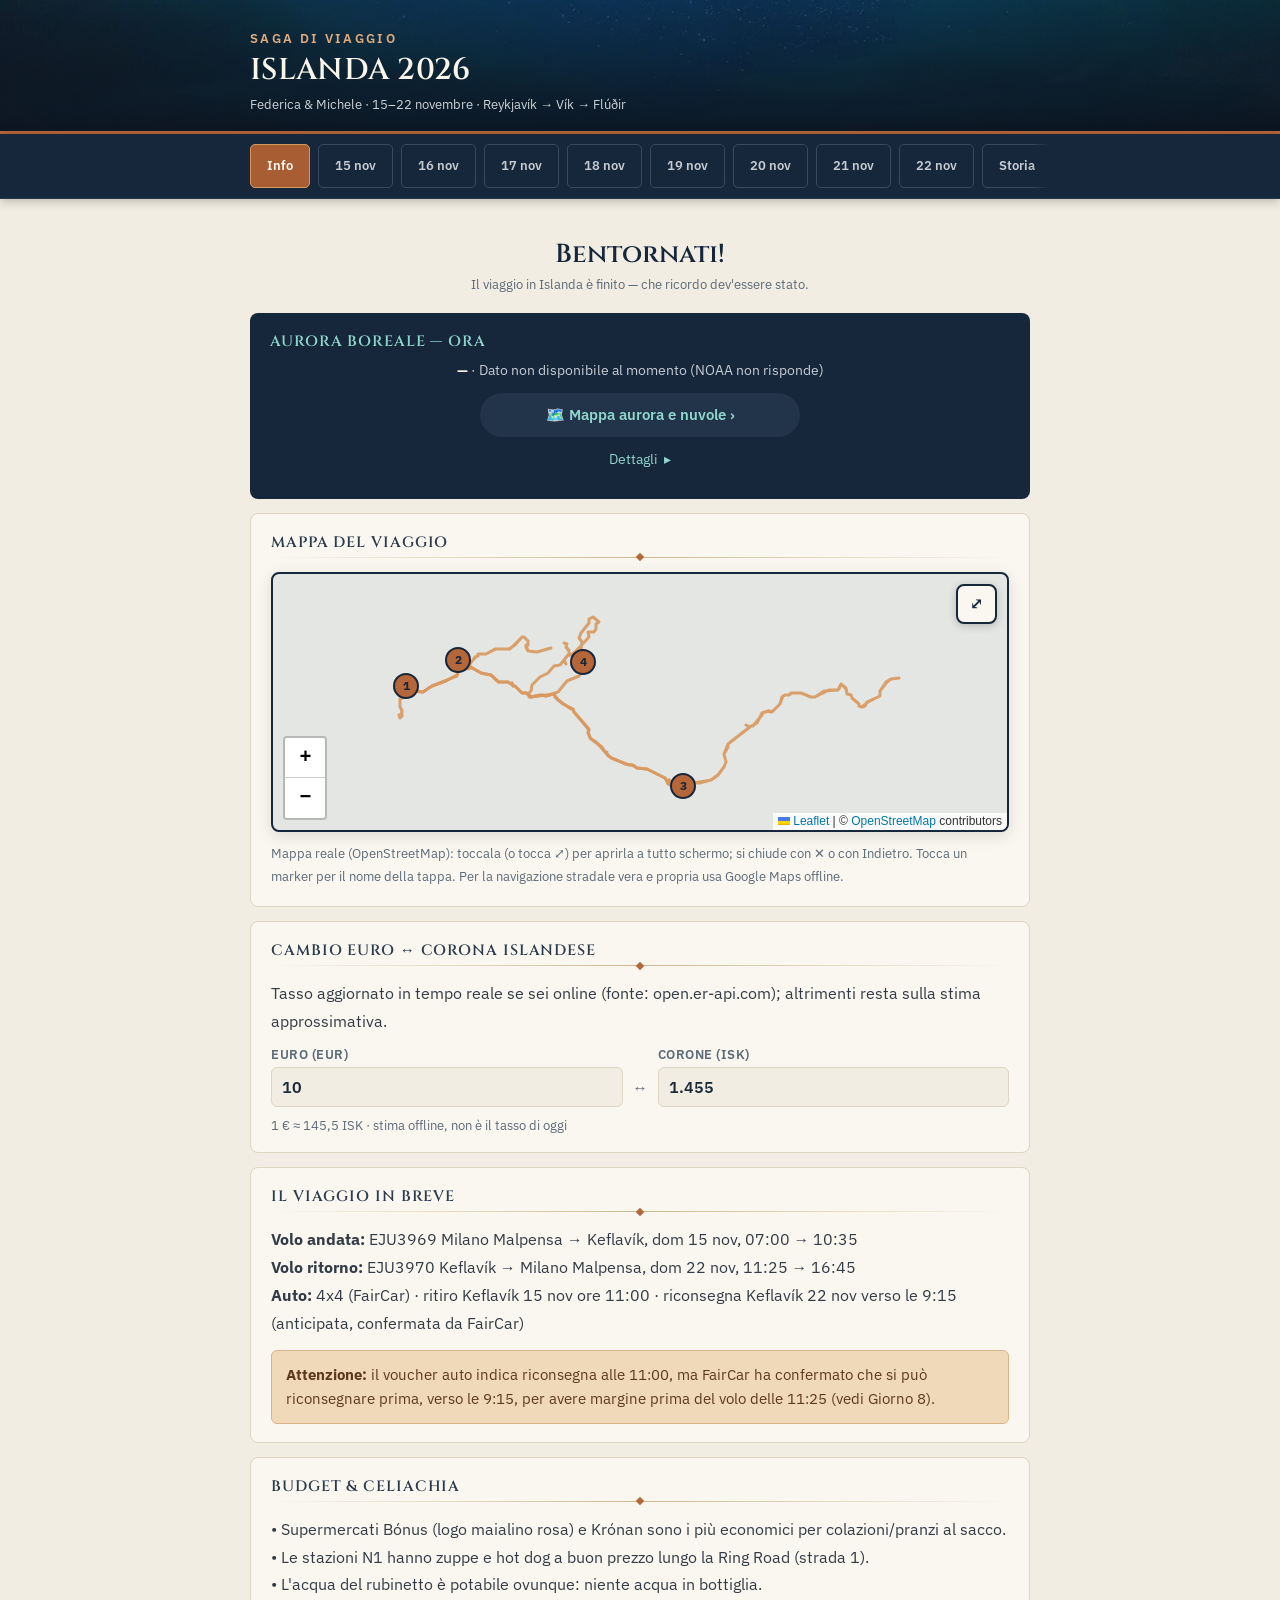
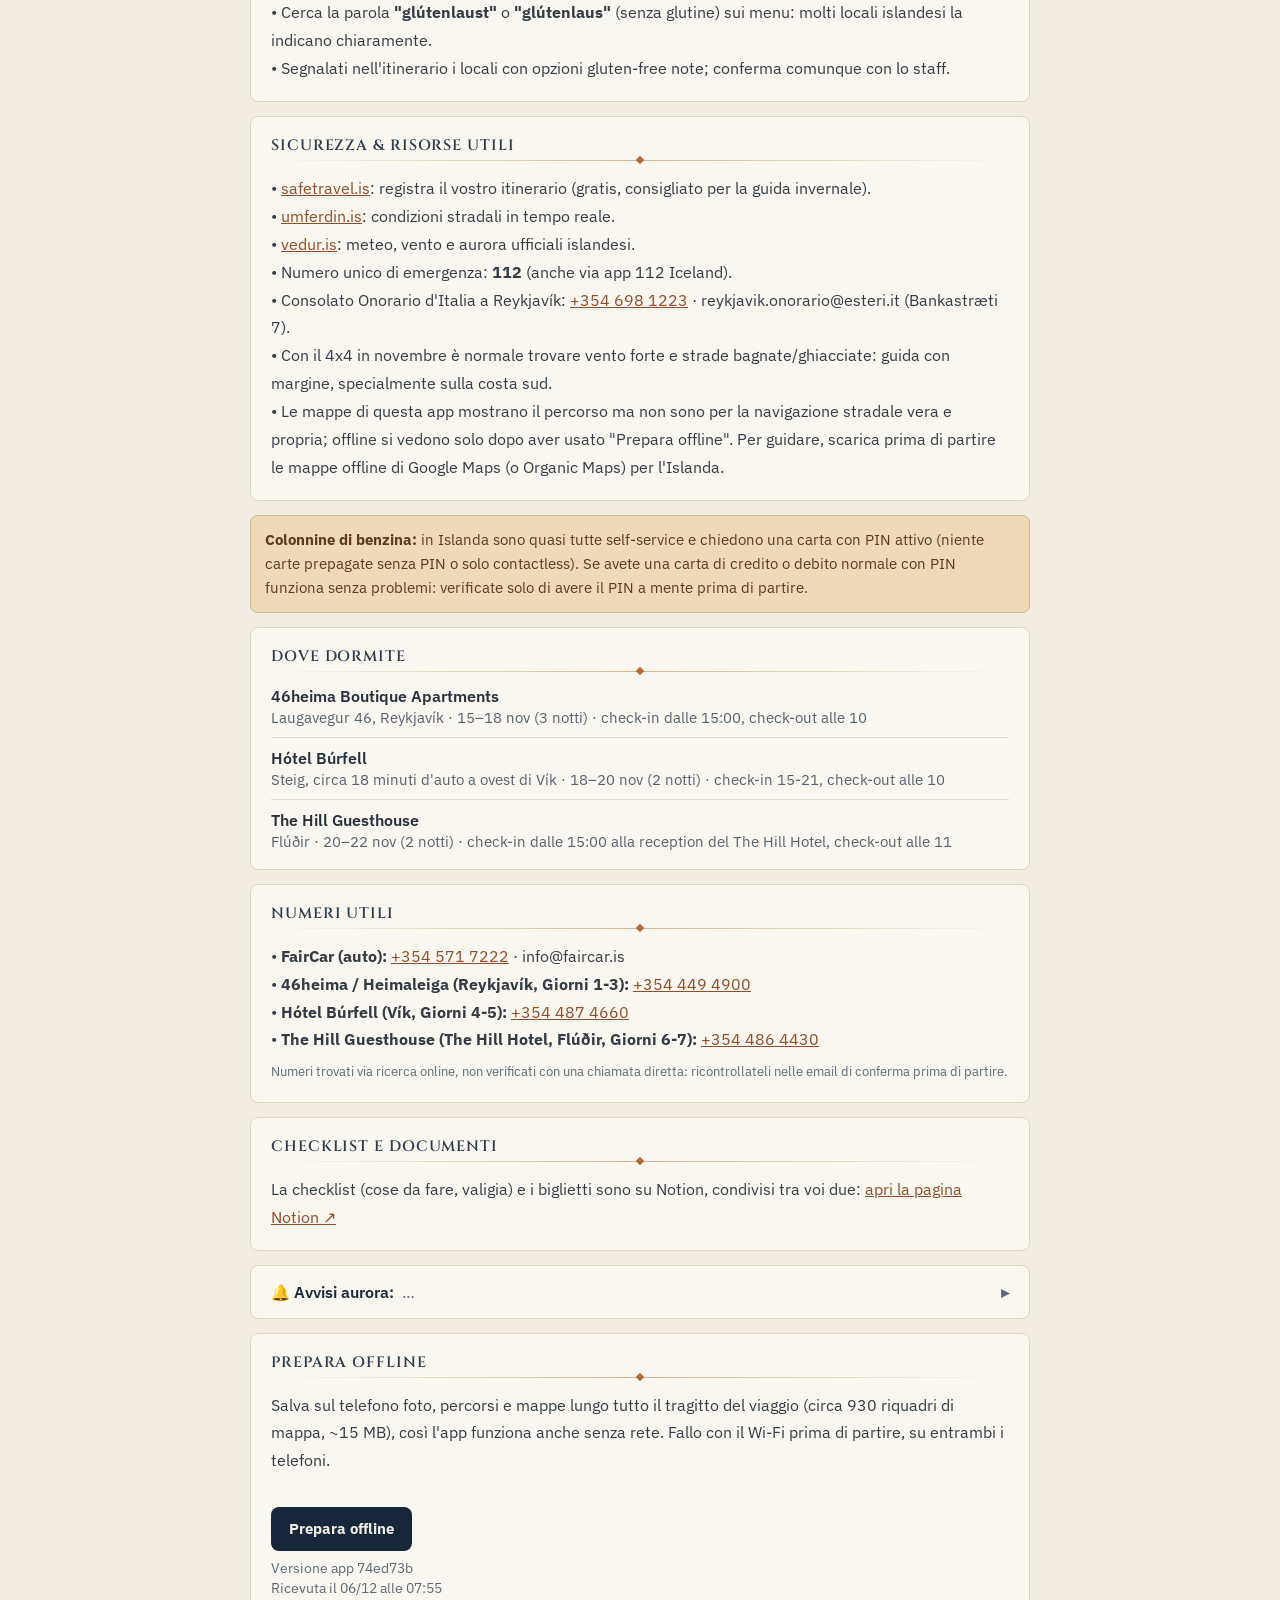
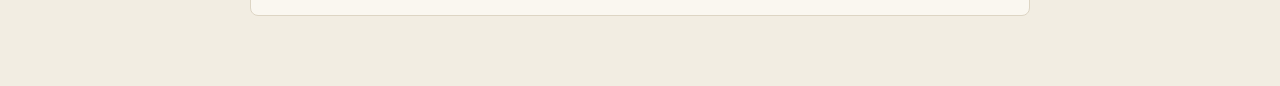
==== index.html @ ffdfc4f8 "Allerte meteo: testo e zona in italiano (app e notifiche) Co-Authored-By: Claude Opus 5.5 <noreply@a" ====
<!DOCTYPE html>
<html lang="it">
<head>
<meta charset="utf-8">
<meta name="viewport" content="width=device-width, initial-scale=1, viewport-fit=cover">
<meta name="theme-color" content="#16263b">
<meta name="apple-mobile-web-app-capable" content="yes">
<meta name="apple-mobile-web-app-status-bar-style" content="black-translucent">
<meta name="apple-mobile-web-app-title" content="Islanda 2026">
<title>Islanda 2026 · Federica &amp; Michele</title>
<link rel="manifest" href="manifest.json">
<link rel="apple-touch-icon" href="icons/aurora-180.png">
<link rel="icon" href="icons/aurora-192.png">
<style>
@font-face {
  font-family:'Cinzel'; font-style:normal; font-weight:500 700; font-display:swap;
  src:url([data-uri]) format('woff2');
}
@font-face {
  font-family:'IBM Plex Sans'; font-style:normal; font-weight:400 700; font-display:swap;
  src:url([data-uri]) format('woff2');
}
:root {
  --ink:#1c2b3a; --paper:#f2ede2; --panel:#faf7f0; --panel-border:#ddd5c4;
  --navy:#16263b; --navy-2:#101d2d; --amber:#b5673a; --amber-2:#8f4d29;
  --amber-soft:#f0d9b8; --amber-soft-border:#d9b487;
  --teal:#2c4a55; --teal-soft:#dcecee; --teal-border:#8fb9bf;
  --green-soft:#dcefdd; --green-border:#8fc79a; --green-text:#2c6b3a;
  --muted:#5a6675; --muted-2:#5c6a78;
}
* { box-sizing:border-box; }
body { margin:0; background:var(--paper); color:var(--ink); font-family:'IBM Plex Sans',-apple-system,sans-serif; -webkit-font-smoothing:antialiased; }
a { color:var(--amber-2); }
::-webkit-scrollbar { height:6px; width:6px; }
::-webkit-scrollbar-thumb { background:#c9c0ac; border-radius:4px; }
.rune-rule { height:1px; background:linear-gradient(90deg,transparent,#c9b98f,transparent); position:relative; margin:4px 0 14px; }
.rune-mark { color:var(--amber); font-weight:400; margin:0 7px; opacity:.75; }
.rune-rule::after { content:''; position:absolute; left:50%; top:50%; width:6px; height:6px; background:var(--amber); transform:translate(-50%,-50%) rotate(45deg); }

.hero { position:relative; overflow:hidden; background:linear-gradient(160deg,var(--navy),var(--navy-2)); border-bottom:3px solid var(--amber); }
.hero__scrim { position:absolute; inset:0; background:linear-gradient(180deg,rgba(16,29,45,.15),rgba(12,20,32,.9)); }
.hero__inner { position:relative; max-width:820px; margin:0 auto; padding:30px 20px 18px; }
.hero__eyebrow { font-size:0.8125rem; font-weight:600; letter-spacing:.18em; text-transform:uppercase; color:#e0ab7f; margin-bottom:6px; }
.hero__title { font-family:'Cinzel',serif; font-weight:600; font-size:1.875rem; line-height:1.15; color:#faf5ea; letter-spacing:.01em; }
.hero__sub { font-size:0.8125rem; color:#cfd3d8; margin-top:8px; }

.navbar { position:sticky; top:0; z-index:500; background:var(--navy); border-bottom:1px solid #26374a; box-shadow:0 2px 10px rgba(0,0,0,.25); }
.navbar__inner { max-width:820px; margin:0 auto; display:flex; gap:8px; overflow-x:auto; padding:10px 20px; -webkit-overflow-scrolling:touch;
  -webkit-mask-image:linear-gradient(90deg,transparent,#000 18px,#000 calc(100% - 18px),transparent); mask-image:linear-gradient(90deg,transparent,#000 18px,#000 calc(100% - 18px),transparent); }
.nav-btn { flex-shrink:0; padding:10px 16px; min-height:44px; border-radius:5px; font-size:0.8125rem; font-weight:600; border:1px solid #3a4a5c; background:transparent; color:#c7ccd2; cursor:pointer; font-family:'IBM Plex Sans',sans-serif; }
.nav-btn.active { border-color:#d9985f; background:#a85d33; color:#fffaf2; }

main { max-width:820px; margin:0 auto; padding:20px 20px 70px; display:flex; flex-direction:column; gap:18px; }
.panel { background:var(--panel); border:1px solid var(--panel-border); border-radius:8px; padding:18px 20px; }
.panel-title { font-family:'Cinzel',serif; font-weight:600; font-size:0.9375rem; letter-spacing:.06em; text-transform:uppercase; color:#2c3c4d; margin-bottom:4px; display:flex; align-items:baseline; }
.panel-title .rune-mark:first-child { margin-left:0; }
.panel > p:last-child { margin-bottom:0; }
.panel p, .panel div.line { font-size:0.96875rem; line-height:1.8; color:#333c46; }
.warn-box { margin-top:12px; background:var(--amber-soft); border:1px solid var(--amber-soft-border); border-radius:6px; padding:12px 14px; font-size:0.9375rem; line-height:1.6; color:#5c3a1f; }
.stay-row { border-top:1px solid #e4ddcb; padding-top:10px; font-size:0.96875rem; }
.stay-row:first-child { border-top:none; padding-top:0; }
.stay-name { font-weight:600; color:#28323e; }
.stay-detail { color:#576270; font-size:0.9375rem; margin-top:2px; }
.stack { display:flex; flex-direction:column; gap:10px; }

.aurora-panel { background:var(--navy); border-radius:8px; padding:18px 20px; }
.aurora-panel .panel-title { color:#8fd6cd; }
.aurora-panel p { color:#9aa4ad; font-size:0.9375rem; }
.kp-line { display:block; font-size:0.875rem; color:#c7ccd2; margin-top:8px; line-height:1.5; }
.kp-value { font-weight:700; color:#faf5ea; white-space:nowrap; }
.aurora-tonight { border-top:1px solid #26374a; border-bottom:1px solid #26374a; padding:12px 0; margin-bottom:12px; text-align:center; }
.aurora-tonight__verdict { font-family:'Cinzel',serif; font-weight:600; font-size:1.125rem; color:#faf5ea; }
.aurora-tonight__verdict--buone { color:#8fd6cd; }
.aurora-tonight__verdict--scarse { color:#e8c48f; }
.aurora-tonight__verdict--nulle { color:#c7ccd2; }
.aurora-tonight__detail { font-size:0.9375rem; color:#c7ccd2; margin-top:4px; line-height:1.5; }
.aurora-tonight__days { font-size:0.84375rem; color:#9aa4ad; margin-top:6px; }
.aurora-tonight__src { font-size:0.8125rem; color:#9aa4ad; margin-top:6px; }
.aurora-tonight { margin-top:12px; }
.aurora-now { display:block; text-align:center; line-height:1.5; margin-top:12px; padding:12px 14px; border-radius:8px; background:#22344a; }
.aurora-now__verdict { display:block; font-size:1.0625rem; font-weight:700; color:#faf5ea; }
.aurora-now__verdict--buone { color:#8fd6cd; }
.aurora-now__verdict--scarse { color:#e8c48f; }
.aurora-now__verdict--nulle { color:#c7ccd2; }
.aurora-now__facts { display:block; font-size:0.875rem; color:#c7ccd2; margin-top:4px; }
.aurora-now__facts b { color:#faf5ea; }
/* riquadro aurora: chiuso mostra Kp e stima di stasera, si apre toccandolo */
.aurora-panel__summary { list-style:none; display:block; cursor:pointer; text-align:center; }
.aurora-panel__summary::-webkit-details-marker { display:none; }
.aurora-panel [hidden] { display:none !important; }
.aurora-panel__summary .panel-title, .aurora-panel__summary .aurora-tonight__verdict { display:block; }
.aurora-panel__summary .panel-title { text-align:left; }
.aurora-panel__summary .aurora-tonight__verdict { font-size:1.3125rem; margin-top:12px; line-height:1.35; }
.aurora-map-link { display:flex; align-items:center; justify-content:center; min-height:44px; margin:12px auto 0; padding:0 16px; max-width:320px; border-radius:22px; background:#22344a; color:#8fd6cd; font-size:0.9375rem; font-weight:600; text-decoration:none; }
.aurora-panel__toggle { display:inline-flex; align-items:center; gap:6px; min-height:44px; font-size:0.875rem; color:#8fd6cd; }
.aurora-panel__toggle::after { content:'▸'; transition:transform .2s; }
.aurora-panel[open] .aurora-panel__toggle::after { transform:rotate(90deg); }

.fab-fx-btn { position:fixed; right:16px; bottom:16px; z-index:400; width:52px; height:52px; border-radius:50%; border:none; background:var(--navy); color:#f2ede2; font-family:'IBM Plex Sans',sans-serif; font-size:0.8125rem; font-weight:700; box-shadow:0 4px 14px rgba(0,0,0,.3); cursor:pointer; opacity:.85; }
.fab-fx-btn:active { transform:scale(0.94); }
.fab-fx-btn:active, .fab-fx-btn[aria-expanded="true"] { opacity:1; }
.fab-fx-popup { position:fixed; right:16px; bottom:78px; z-index:400; width:min(260px, calc(100vw - 32px)); background:var(--panel); border:1px solid var(--panel-border); border-radius:10px; padding:14px 16px; box-shadow:0 8px 24px rgba(0,0,0,.3); }
.fab-fx-popup__head { display:flex; align-items:center; justify-content:space-between; font-family:'Cinzel',serif; font-weight:600; font-size:0.9375rem; letter-spacing:.04em; text-transform:uppercase; color:#2c3c4d; margin-bottom:10px; }
.fab-fx-close { border:none; background:transparent; font-size:1.25rem; line-height:1; color:#5c6a78; cursor:pointer; padding:0; min-width:44px; min-height:44px; margin:-12px -12px -12px 0; }
.fab-fx-quick { display:flex; flex-direction:column; gap:6px; margin-top:12px; padding-top:12px; border-top:1px solid var(--panel-border); }
.fab-fx-quick__btn { font-size:0.84375rem; font-weight:600; color:var(--navy); text-decoration:none; display:inline-block; padding:11px 0; margin:-11px 0; }
.fab-fx-quick__btn:hover { text-decoration:underline; }
.fx-row { display:flex; align-items:flex-end; gap:10px; }
.fx-field { flex:1; display:flex; flex-direction:column; gap:4px; }
.fx-field label { font-size:0.8125rem; font-weight:600; letter-spacing:.04em; text-transform:uppercase; color:var(--muted-2); }
.fx-field input { font-family:'IBM Plex Sans',sans-serif; font-size:1rem; font-weight:600; color:var(--ink); background:var(--paper); border:1px solid var(--panel-border); border-radius:6px; padding:9px 10px; width:100%; }
.fx-field input:focus-visible { outline:2px solid var(--amber); outline-offset:1px; }
.fx-arrow { font-size:0.9375rem; color:var(--muted-2); padding-bottom:10px; }
.fx-rate { margin-top:10px; font-size:0.8125rem; color:var(--muted-2); }


.countdown-banner { background:transparent; text-align:center; padding:14px 20px 6px; margin-top:4px; }
.countdown-banner__big { font-family:'Cinzel',serif; font-weight:600; font-size:1.625rem; color:var(--navy); }
.countdown-banner__sub { font-size:0.8125rem; color:#5c6a78; margin-top:4px; }
.aurora-panel .more { font-size:0.9375rem; line-height:1.6; margin-top:10px; color:#c7ccd2; }
.aurora-panel .more a { color:#8fd6cd; }
.aurora-push__status { font-size:0.875rem; color:#5c6a78; margin-top:8px; min-height:1em; line-height:1.5; }
.aurora-push__status--ok { color:#2c6b3f; font-weight:600; }
.aurora-push__btns { display:flex; flex-wrap:wrap; gap:8px; margin-top:10px; }
.aurora-push__btn { min-height:44px; padding:0 18px; border:none; border-radius:8px; background:var(--navy); color:#f2ede2; font-family:'IBM Plex Sans',sans-serif; font-size:0.9375rem; font-weight:700; cursor:pointer; }
.aurora-push__btn--ghost { background:transparent; color:var(--navy); border:1px solid var(--panel-border); }
.aurora-push__btn:disabled { opacity:.6; cursor:default; }
.aurora-push [hidden] { display:none; }
.aurora-push__code { display:block; width:100%; box-sizing:border-box; margin-top:10px; min-height:96px; padding:10px; border:1px solid var(--panel-border); border-radius:8px; background:#fff; color:#2c3c4d; font-family:ui-monospace,monospace; font-size:0.75rem; line-height:1.4; resize:vertical; word-break:break-all; }

.photo-slot { position:relative; overflow:hidden; background:linear-gradient(135deg,var(--bg1,#3a2f22),var(--bg2,#5c4a33)); border-radius:8px; }
.photo-slot img { width:100%; height:100%; object-fit:cover; display:block; }
.photo-slot__ph { position:absolute; inset:0; display:none; flex-direction:column; align-items:center; justify-content:center; gap:6px; color:#e4dcc8; text-align:center; padding:10px; }
.photo-slot__icon { width:56px; height:44px; opacity:.95; }
.photo-slot__ph span { font-size:0.6875rem; font-weight:600; letter-spacing:.02em; max-width:88%; color:#d9d0ba; }
.photo-slot--empty img { display:none; }
.photo-slot--empty .photo-slot__ph { display:flex; }
.photo-slot--hero { width:100%; height:180px; }
.photo-slot--illus { width:100%; aspect-ratio:16/9; margin:0 0 12px; }
.photo-slot--hero .photo-slot__icon { width:74px; height:58px; }
.photo-slot--hero .photo-slot__ph span { font-size:0.8125rem; }
.photo-slot--thumb { width:64px; height:64px; flex-shrink:0; }
.photo-slot--thumb .photo-slot__icon { width:34px; height:26px; }
.photo-slot--thumb .photo-slot__ph span { font-size:0.53125rem; line-height:1.2; }
.photo-slot--cover { position:absolute; inset:0; opacity:.55; border-radius:0; }
.photo-slot--cover .photo-slot__ph span { display:none; }
.photo-slot--cover .photo-slot__icon { width:110px; height:86px; }

.day-head .day-date { font-size:0.8125rem; color:var(--amber-2); font-weight:700; text-transform:uppercase; letter-spacing:.08em; }
.day-head .day-title { font-family:'Cinzel',serif; font-weight:600; font-size:1.5625rem; margin-top:6px; color:#1f2c39; letter-spacing:.005em; }

.map-frame { position:relative; isolation:isolate; z-index:0; border-radius:8px; overflow:hidden; border:2px solid var(--navy); box-shadow:0 4px 16px rgba(0,0,0,.12); line-height:0; height:260px; }
.map-frame .route-map { width:100%; height:auto; display:block; }
.day-map { width:100%; height:100%; background:#e4e6e3; }

.grid2 { display:grid; grid-template-columns:1fr 1fr; gap:12px; }
.grid2 > * { min-width:0; overflow-wrap:anywhere; }   /* testo molto ingrandito: niente sbordi */
.offline-bar { height:8px; margin-top:12px; border-radius:4px; background:var(--panel-border); overflow:hidden; }
.offline-bar__fill { height:100%; width:0; background:var(--amber); transition:width .2s; }
.offline-status { margin-top:8px; font-size:0.84375rem; color:#5c6a78; min-height:1em; }
.offline-status--ok { color:#2c6b3f; font-weight:600; }
.offline-status.app-received { margin-top:2px; }
.offline-btn { margin-top:10px; min-height:44px; padding:0 18px; border:none; border-radius:8px; background:var(--navy); color:#f2ede2; font-family:'IBM Plex Sans',sans-serif; font-size:0.9375rem; font-weight:700; cursor:pointer; }
.offline-btn:disabled { opacity:.6; cursor:default; }
.offline-btn.offline-btn--done { background:transparent; color:var(--navy); border:1px solid var(--panel-border); font-weight:600; }
.app-toast { position:fixed; left:50%; bottom:80px; transform:translateX(-50%); z-index:450; background:var(--navy); color:#f2ede2; font-size:0.84375rem; font-weight:600; padding:8px 14px; border-radius:8px; box-shadow:0 4px 14px rgba(0,0,0,.3); opacity:0; transition:opacity .3s; pointer-events:none; }
.app-toast--show { opacity:.95; }
.info-card { background:var(--panel); border:1px solid var(--panel-border); border-radius:8px; padding:16px; }
.info-card__label { font-size:0.8125rem; font-weight:700; text-transform:uppercase; letter-spacing:.06em; color:#5a6675; margin-bottom:8px; }
.info-card__big { font-family:'Cinzel',serif; font-weight:600; font-size:1.25rem; color:#28323e; }
.info-card__sub { font-size:0.9375rem; color:#3a4351; margin-top:4px; }
.info-card__source { font-size:0.8125rem; color:#5c6a78; margin-top:8px; }
.sun-line { font-size:0.96875rem; line-height:1.7; color:#28323e; }

.aurora-note { background:var(--teal-soft); border:1px solid var(--teal-border); border-radius:8px; padding:14px 16px; font-size:0.9375rem; line-height:1.6; color:#1e3038; }
.aurora-note strong { color:var(--teal); }

.section-title { font-family:'Cinzel',serif; font-weight:600; font-size:1rem; margin-bottom:8px; color:#2c3c4d; letter-spacing:.02em; }

.leg { background:var(--panel); border:1px solid var(--panel-border); border-left:3px solid var(--amber); border-radius:6px; padding:12px 14px; font-size:0.9375rem; }
.leg-route { font-weight:600; color:#28323e; }
.leg-meta { color:#576270; margin-top:2px; }
.leg-note { color:#3a4351; margin-top:4px; }
.leg-links { display:flex; flex-wrap:wrap; gap:8px; margin:8px 0 10px; }
.leg-link { display:inline-flex; align-items:center; min-height:32px; padding:6px 10px; border-radius:6px; background:rgba(92,106,120,.08); border:1px solid rgba(92,106,120,.25); color:#4a5664; font-size:0.8125rem; font-weight:600; text-decoration:none; letter-spacing:.01em; }
.leg-link:hover, .leg-link:focus-visible { color:var(--teal); border-color:var(--teal-border); background:var(--teal-soft); }
@media (max-width:400px) { .leg-links { gap:6px; } .leg-link { min-height:44px; padding:0 9px; } }

.act-card { background:var(--panel); border:1px solid var(--panel-border); border-radius:8px; padding:14px 16px; display:flex; gap:14px; }
.act-body { flex:1; min-width:0; }
.act-top { display:flex; justify-content:space-between; gap:10px; align-items:baseline; }
.act-title { font-weight:600; font-size:0.96875rem; color:#1f2c39; }
.act-title--link { text-decoration:underline dashed var(--navy); text-decoration-thickness:1px; text-underline-offset:3px; display:inline-block; padding:10px 0; margin:-10px 0; }
/* pulsanti +/− delle mappe: area da toccare di 40 px (Leaflet ne usa 30) */
.leaflet-touch .leaflet-bar a, .leaflet-bar a { width:40px !important; height:40px !important; line-height:40px !important; font-size:20px !important; }
.act-title--link:hover { border-bottom-style:solid; }
.act-title-arrow { white-space:nowrap; font-weight:400; color:var(--amber-2); font-size:0.8125rem; }
.act-time { font-size:0.8125rem; color:#5c6a78; white-space:nowrap; }
.act-desc { font-size:0.9375rem; color:#3a4351; margin-top:6px; line-height:1.6; }
.act-cost { display:table; margin-top:8px; background:var(--amber-soft); border:1px solid var(--amber-soft-border); border-radius:5px; padding:3px 9px; font-size:0.8125rem; color:#5c3a1f; }
.act-links { display:flex; flex-wrap:wrap; column-gap:16px; margin-top:2px; }
.act-link { display:inline-block; margin-top:0; padding:11px 0; font-size:0.875rem; font-weight:600; color:var(--navy); text-decoration:none; }
.act-link--nav { color:#2e6f6b; }
.food-nav { color:#2e6f6b; font-weight:600; text-decoration:none; }
.act-link:hover { text-decoration:underline; }

.food-card { background:var(--panel); border:1px solid var(--panel-border); border-radius:6px; padding:12px 14px; font-size:0.9375rem; }
.food-top { display:flex; justify-content:space-between; gap:10px; color:#28323e; }
.food-cost { color:#5c6a78; white-space:nowrap; }
.food-note { color:#4a5361; margin-top:4px; }
.gf-badge { display:inline-block; margin-top:6px; background:#cde6d1; border:1px solid #3f8a51; border-radius:5px; padding:2px 8px; font-size:0.8125rem; font-weight:600; color:#174d24; }

.acc-card { background:var(--navy); border-radius:8px; padding:14px 16px; font-size:0.9375rem; }
.acc-name { font-weight:600; color:#f2ede2; }
.acc-name a { color:inherit; text-decoration:underline; text-underline-offset:2px; }
.acc-name a:hover { color:var(--amber); }
.acc-detail { color:#c7ccd2; margin-top:2px; }
.acc-parking-nav { display:flex; flex-wrap:wrap; gap:0 16px; margin-top:2px; }
.acc-parking-nav .act-link { margin:-5px 0; padding:11px 0; color:#8fd6cd; }

.tip-card { background:var(--amber-soft); border:1px solid var(--amber-soft-border); border-radius:8px; padding:12px 14px; font-size:0.9375rem; line-height:1.6; color:#5c3a1f; }

.culture-card { background:var(--teal-soft); border:1px solid var(--teal-border); border-radius:8px; padding:14px 16px; }
.culture-card__label { font-family:'Cinzel',serif; font-weight:600; font-size:0.9375rem; letter-spacing:.03em; color:var(--teal); margin-bottom:6px; display:flex; align-items:center; gap:6px; }
.culture-card__label svg { width:15px; height:15px; flex-shrink:0; }
.culture-card p { margin:0; font-size:0.9375rem; line-height:1.65; color:#22404a; }
.culture-card p + p { margin-top:8px; }

.section { display:flex; flex-direction:column; gap:8px; }

.install-hint { font-size:0.8125rem; color:#5c6a78; text-align:center; padding:6px 20px 0; }
/* respiro tra i blocchi di ogni tab (prima si toccavano); didascalia della mappa
   attaccata alla mappa, titolo del giorno vicino alla foto */
.page-view > * + * { margin-top:14px; }
.page-view > .map-frame + .line { margin-top:6px; }
.page-view > .day-head + * { margin-top:8px; }

/* vento nel riquadro meteo (giorni e "Meteo oggi e domani") */
.weather-wind { font-size:0.875rem; color:#3a4351; margin-top:8px; line-height:1.5; white-space:pre-line; }
.weather-today-list { display:grid; gap:10px; }
.weather-wind--forte { background:#fff3d6; color:#6b4600; border-radius:6px; padding:6px 8px; }
.weather-wind--pericoloso { background:#fde2e2; color:#8a1616; border-radius:6px; padding:6px 8px; font-weight:600; }
/* allerte meteo ufficiali di vedur.is (giorni e tab Info) */
.day-warn { margin-top:8px; }
.warn { border-radius:6px; padding:6px 8px; margin-top:6px; font-size:0.875rem; line-height:1.45; border-left:4px solid; }
.warn--1 { background:#fff7cc; color:#5c4a00; border-color:#e6c300; }
.warn--2 { background:#ffe6cc; color:#7a3a00; border-color:#f08a00; }
.warn--3 { background:#fde2e2; color:#8a1616; border-color:#d62020; }
.warn__desc { font-size:0.8125rem; opacity:.9; }
.warn__src { font-size:0.75rem; color:var(--muted-2); margin-top:6px; }
.warn__src a { color:var(--teal); }
#weather-today .info-card__source a { color:var(--teal); }

/* mappa del viaggio a tutto schermo (tocco sulla mappa o pulsante ⤢) */
.trip-map-btn { min-width:40px; height:40px; padding:0 12px; border-radius:8px; border:2px solid var(--navy); background:var(--panel); color:var(--navy); font:600 0.9375rem 'IBM Plex Sans',sans-serif; cursor:pointer; box-shadow:0 2px 8px rgba(0,0,0,.2); }
#trip-map.trip-map--full { position:fixed !important; inset:0 !important; height:100% !important; height:100dvh !important; z-index:3000 !important; border-radius:0 !important; border:0 !important; }
body.trip-map-open { overflow:hidden; }

/* Tema scuro: si attiva da solo quando il telefono è in modalità scura
   (la sera, in attesa dell'aurora, lo schermo chiaro abbaglia) */
@media (prefers-color-scheme: dark) {
  .aurora-now { background:#22344a; }   /* il riquadro aurora è scuro in entrambi i temi */
  :root {
    --ink:#e4ded2; --paper:#0f1620; --panel:#18222e; --panel-border:#2b3949;
    --amber:#d08a5a; --amber-2:#e3a173;
    --amber-soft:#33261b; --amber-soft-border:#6a4a2e;
    --teal:#8fd6cd; --teal-soft:#132a30; --teal-border:#2f5a62;
    --green-soft:#16301e; --green-border:#3f7a4c; --green-text:#a8dcb2;
    --muted:#a7b0bb; --muted-2:#a7b0bb;
    color-scheme:dark;
  }
  ::-webkit-scrollbar-thumb { background:#3a4757; }
  .rune-rule { background:linear-gradient(90deg,transparent,#5d5440,transparent); }
  .panel-title, .section-title, .fab-fx-popup__head { color:#d9d2c3; }
  .panel p, .panel div.line { color:#cdd3da; }
  .warn-box, .tip-card, .act-cost { color:#f0d2b0; }
  .stay-row { border-top-color:#2b3949; }
  .stay-name, .info-card__big, .sun-line, .leg-route, .food-top { color:#e4ded2; }
  .stay-detail, .leg-meta, .food-cost, .act-time, .countdown-banner__sub, .info-card__label,
  .info-card__source, .offline-status, .aurora-push__status, .install-hint, .fab-fx-close { color:#a7b0bb; }
  .info-card__sub, .leg-note, .act-desc, .food-note { color:#c3cad2; }
  .day-head .day-title, .act-title { color:#ece6da; }
  .act-title--link { text-decoration-color:#a7b0bb; }
  .countdown-banner__big, .act-link, .fab-fx-quick__btn, .aurora-push__btn--ghost { color:#e8e2d6; }
  .act-link--nav, .food-nav { color:#7fcfc5; }
  .aurora-push__status--ok, .offline-status--ok { color:#8fd39e; }
  .aurora-push__code { background:#0f1620; color:#cdd3da; }
  .aurora-note { color:#cfe7ea; }
  .culture-card p { color:#cfe3e6; }
  .leg-link { background:rgba(167,176,187,.08); border-color:rgba(167,176,187,.28); color:#c3cad2; }
  .gf-badge { background:#16301e; border-color:#5aa76b; color:#b8e6c1; }
  .fab-fx-btn { background:#22344a; }
  .offline-btn, .aurora-push__btn:not(.aurora-push__btn--ghost) { background:#2f4b68; }
  .trip-map-btn { background:#18222e; color:#e8e2d6; border-color:#3a4a5c; }
  .aurora-push__btn--ghost { border-color:#3a4a5c; }
  .offline-btn.offline-btn--done { background:transparent; color:#e8e2d6; border-color:#3a4a5c; }
  .map-frame, #trip-map { border-color:#2b3949 !important; }
  .leaflet-tile-pane { filter:brightness(.8) contrast(1.05); }
  .leaflet-container { background:#1d2630 !important; }
  .leaflet-control-attribution { background:rgba(24,34,46,.8) !important; color:#a7b0bb; }
  .leaflet-control-attribution a { color:#8fd6cd; }
  .weather-wind { color:#c3cad2; }
  .weather-wind--forte { background:rgba(243,197,107,.14); color:#f3c56b; }
  .weather-wind--pericoloso { background:rgba(255,120,120,.16); color:#ffaaaa; }
  .warn--1 { background:rgba(230,195,0,.14); color:#f1dc6a; border-color:#c9a800; }
  .warn--2 { background:rgba(240,138,0,.16); color:#ffb766; border-color:#f08a00; }
  .warn--3 { background:rgba(255,90,90,.18); color:#ffaaaa; border-color:#e04848; }
}

/* link alle voci di Wikipedia sotto i box di storia */
.culture-card__src, .panel .culture-card__src { margin-top:10px; font-size:0.8125rem; line-height:1.9; color:var(--muted-2); }
.culture-card__src a { color:var(--teal); font-weight:600; }
.panel .culture-card__src a { color:var(--amber-2); }

/* Avvisi aurora: riquadro chiuso in una riga, si apre toccandolo */
.aurora-push { padding:0 20px; }
.aurora-push__summary { list-style:none; display:flex; align-items:center; gap:8px; min-height:52px; cursor:pointer; font-size:0.96875rem; font-weight:600; color:var(--ink); }
.aurora-push__summary::-webkit-details-marker { display:none; }
.aurora-push__summary::after { content:'▸'; margin-left:auto; color:var(--muted-2); transition:transform .2s; }
.aurora-push[open] .aurora-push__summary::after { transform:rotate(90deg); }
.aurora-push[open] { padding-bottom:18px; }
#aurora-push-sum { font-weight:400; color:var(--muted-2); }
</style>
<link rel="stylesheet" href="vendor/leaflet/leaflet.css"/>
</head>
<body>

<div class="hero">
  <div class="photo-slot photo-slot--cover" data-photo="cover.jpg" style="--bg1:#16263b;--bg2:#22344a"><img src="images/web/cover.webp" alt="Islanda 2026" fetchpriority="high" onerror="this.parentElement.classList.add('photo-slot--empty')"><div class="photo-slot__ph"><svg viewBox="0 0 64 56" class="photo-slot__icon" aria-hidden="true"><path d="M2 20 Q20 8 34 18 T62 12" stroke="#8fd6cd" stroke-width="2" fill="none" opacity="0.8"/><circle cx="50" cy="9" r="4.5" fill="#f2ede2"/><polygon points="6,50 20,26 34,50" fill="#f2ede2" opacity="0.9"/><polygon points="26,50 42,18 60,50" fill="#d9985f"/></svg><span>Islanda 2026</span></div></div>
  <div class="hero__scrim"></div>
  <div class="hero__inner">
    <div class="hero__eyebrow">Saga di viaggio</div>
    <div class="hero__title">ISLANDA 2026</div>
    <div class="hero__sub">Federica &amp; Michele · 15–22 novembre · Reykjavík → Vík → Flúðir</div>
  </div>
</div>

<div class="navbar"><div class="navbar__inner" role="tablist" aria-label="Sezioni del viaggio"><button class="nav-btn active" id="tab-info" data-nav="info" role="tab" aria-selected="true" aria-controls="view-info" tabindex="0" aria-label="Info">Info</button><button class="nav-btn" id="tab-d1" data-nav="d1" role="tab" aria-selected="false" aria-controls="view-d1" tabindex="-1" aria-label="Giorno 1, domenica 15 novembre: Arrivo, Reykjanes &amp; Reykjavík">15 nov</button><button class="nav-btn" id="tab-d2" data-nav="d2" role="tab" aria-selected="false" aria-controls="view-d2" tabindex="-1" aria-label="Giorno 2, lunedì 16 novembre: Reykjavík">16 nov</button><button class="nav-btn" id="tab-d3" data-nav="d3" role="tab" aria-selected="false" aria-controls="view-d3" tabindex="-1" aria-label="Giorno 3, martedì 17 novembre: Þingvellir &amp; relax serale">17 nov</button><button class="nav-btn" id="tab-d4" data-nav="d4" role="tab" aria-selected="false" aria-controls="view-d4" tabindex="-1" aria-label="Giorno 4, mercoledì 18 novembre: Reykjavík → Vík: Costa Sud">18 nov</button><button class="nav-btn" id="tab-d5" data-nav="d5" role="tab" aria-selected="false" aria-controls="view-d5" tabindex="-1" aria-label="Giorno 5, giovedì 19 novembre: Escursione a Jökulsárlón">19 nov</button><button class="nav-btn" id="tab-d6" data-nav="d6" role="tab" aria-selected="false" aria-controls="view-d6" tabindex="-1" aria-label="Giorno 6, venerdì 20 novembre: Vík → Flúðir">20 nov</button><button class="nav-btn" id="tab-d7" data-nav="d7" role="tab" aria-selected="false" aria-controls="view-d7" tabindex="-1" aria-label="Giorno 7, sabato 21 novembre: Geysir &amp; Gullfoss e sorgenti calde">21 nov</button><button class="nav-btn" id="tab-d8" data-nav="d8" role="tab" aria-selected="false" aria-controls="view-d8" tabindex="-1" aria-label="Giorno 8, domenica 22 novembre: Flúðir → Keflavík → Volo di ritorno">22 nov</button><button class="nav-btn" id="tab-storia" data-nav="storia" role="tab" aria-selected="false" aria-controls="view-storia" tabindex="-1" aria-label="Storia dell&#x27;Islanda">Storia</button></div></div>

<main>

<section id="view-info" class="page-view" role="tabpanel" aria-labelledby="tab-info">
  <div class="countdown-banner">
    <div class="countdown-banner__big" id="countdown-big">…</div>
    <div class="countdown-banner__sub" id="countdown-sub"></div>
  </div>

  <details class="aurora-panel" id="aurora-panel">
    <summary class="aurora-panel__summary">
      <span class="panel-title">Aurora boreale — ora</span>
      <span class="aurora-tonight__verdict" id="aurora-verdict" aria-live="polite">Stasera: calcolo…</span>
      <span class="aurora-now" id="aurora-now" hidden></span>
      <span class="kp-line"><span class="kp-value" id="kp-value">…</span> · <span id="kp-status">Caricamento…</span></span>
      <a class="aurora-map-link" href="mappa-aurora.html">🗺️ Mappa aurora e nuvole ›</a>
      <span class="aurora-panel__toggle">Dettagli</span>
    </summary>
    <div class="aurora-tonight" id="aurora-tonight">
      <div class="aurora-tonight__detail" id="aurora-detail"></div>
      <div class="aurora-tonight__days" id="aurora-days"></div>
      <div class="aurora-tonight__src" id="aurora-src"></div>
    </div>
    <p>Kp: attività geomagnetica (NOAA). OVATION: probabilità di aurora verso nord. Vento solare favorevole = aurora possibile entro un'ora. Le stime tengono conto di nuvole (Open-Meteo) e buio nel posto in cui siete la sera.</p>
    <div class="more">Previsione ufficiale islandese con le nuvole: <a href="https://en.vedur.is/weather/forecasts/aurora/" target="_blank" rel="noopener">vedur.is/aurora</a> · mappa dell'ovale nella prossima mezz'ora: <a href="https://www.swpc.noaa.gov/products/aurora-30-minute-forecast" target="_blank" rel="noopener">NOAA</a></div>
  </details>

  <div class="panel" id="weather-today" hidden>
    <div class="panel-title" id="weather-today-title">Meteo</div>
    <div class="rune-rule"></div>
    <div class="weather-today-list" id="weather-today-list"></div>
    <div class="info-card__source">Adesso: stazioni automatiche di vedur.is. Previsioni: vedur.is (raffiche Open-Meteo). Allerte ufficiali: <a href="https://en.vedur.is/" target="_blank" rel="noopener">vedur.is</a> · strade: <a href="https://umferdin.is/en" target="_blank" rel="noopener">umferdin.is</a></div>
  </div>

  <div class="panel">
    <div class="panel-title">Mappa del viaggio</div>
    <div class="rune-rule"></div>
    <div id="trip-map" role="region" aria-label="Mappa del viaggio" style="position:relative;isolation:isolate;z-index:0;height:260px;border-radius:8px;overflow:hidden;border:2px solid var(--navy);box-shadow:0 4px 16px rgba(0,0,0,.12);background:#e4e6e3;"></div>
    <div class="line" style="margin-top:10px;font-size:0.8125rem;color:var(--muted-2);">Mappa reale (OpenStreetMap): toccala (o tocca ⤢) per aprirla a tutto schermo; si chiude con ✕ o con Indietro. Tocca un marker per il nome della tappa. Per la navigazione stradale vera e propria usa Google Maps offline.</div>
  </div>

  <div class="panel">
    <div class="panel-title">Cambio Euro &harr; Corona islandese</div>
    <div class="rune-rule"></div>
    <div class="line" style="margin-bottom:10px;">Tasso aggiornato in tempo reale se sei online (fonte: open.er-api.com); altrimenti resta sulla stima approssimativa.</div>
    <div class="fx-row">
      <div class="fx-field">
        <label for="fx-eur">Euro (EUR)</label>
        <input type="text" id="fx-eur" inputmode="decimal" autocomplete="off" value="10">
      </div>
      <div class="fx-arrow">&harr;</div>
      <div class="fx-field">
        <label for="fx-isk">Corone (ISK)</label>
        <input type="text" id="fx-isk" inputmode="decimal" autocomplete="off" value="0">
      </div>
    </div>
    <div class="fx-rate" id="fx-rate-label">1 € &asymp; … ISK &middot; caricamento tasso…</div>
  </div>

  <div class="panel">
    <div class="panel-title">Il viaggio in breve</div>
    <div class="rune-rule"></div>
    <div class="line"><strong>Volo andata:</strong> EJU3969 Milano Malpensa → Keflavík, dom 15 nov, 07:00 → 10:35</div>
    <div class="line"><strong>Volo ritorno:</strong> EJU3970 Keflavík → Milano Malpensa, dom 22 nov, 11:25 → 16:45</div>
    <div class="line"><strong>Auto:</strong> 4x4 (FairCar) · ritiro Keflavík 15 nov ore 11:00 · riconsegna Keflavík 22 nov verso le 9:15 (anticipata, confermata da FairCar)</div>
    <div class="warn-box"><strong>Attenzione:</strong> il voucher auto indica riconsegna alle 11:00, ma FairCar ha confermato che si può riconsegnare prima, verso le 9:15, per avere margine prima del volo delle 11:25 (vedi Giorno 8).</div>
  </div>

  <div class="panel">
    <div class="panel-title">Budget &amp; celiachia</div>
    <div class="rune-rule"></div>
    <div class="line">• Supermercati Bónus (logo maialino rosa) e Krónan sono i più economici per colazioni/pranzi al sacco.</div>
    <div class="line">• Le stazioni N1 hanno zuppe e hot dog a buon prezzo lungo la Ring Road (strada 1).</div>
    <div class="line">• L'acqua del rubinetto è potabile ovunque: niente acqua in bottiglia.</div>
    <div class="line">• Cerca la parola <strong>"glútenlaust"</strong> o <strong>"glútenlaus"</strong> (senza glutine) sui menu: molti locali islandesi la indicano chiaramente.</div>
    <div class="line">• Segnalati nell'itinerario i locali con opzioni gluten-free note; conferma comunque con lo staff.</div>
  </div>

  <div class="panel">
    <div class="panel-title">Sicurezza &amp; risorse utili</div>
    <div class="rune-rule"></div>
    <div class="line">• <a href="https://www.safetravel.is" target="_blank" rel="noopener">safetravel.is</a>: registra il vostro itinerario (gratis, consigliato per la guida invernale).</div>
    <div class="line">• <a href="https://umferdin.is/en" target="_blank" rel="noopener">umferdin.is</a>: condizioni stradali in tempo reale.</div>
    <div class="line">• <a href="https://en.vedur.is" target="_blank" rel="noopener">vedur.is</a>: meteo, vento e aurora ufficiali islandesi.</div>
    <div class="line">• Numero unico di emergenza: <strong>112</strong> (anche via app 112 Iceland).</div>
    <div class="line">• Consolato Onorario d'Italia a Reykjavík: <a href="tel:+3546981223">+354 698 1223</a> · reykjavik.onorario@esteri.it (Bankastræti 7).</div>
    <div class="line">• Con il 4x4 in novembre è normale trovare vento forte e strade bagnate/ghiacciate: guida con margine, specialmente sulla costa sud.</div>
    <div class="line">• Le mappe di questa app mostrano il percorso ma non sono per la navigazione stradale vera e propria; offline si vedono solo dopo aver usato "Prepara offline". Per guidare, scarica prima di partire le mappe offline di Google Maps (o Organic Maps) per l'Islanda.</div>
  </div>

  <div class="tip-card">
    <strong>Colonnine di benzina:</strong> in Islanda sono quasi tutte self-service e chiedono una carta con PIN attivo (niente carte prepagate senza PIN o solo contactless). Se avete una carta di credito o debito normale con PIN funziona senza problemi: verificate solo di avere il PIN a mente prima di partire.
  </div>

  <div class="panel">
    <div class="panel-title">Dove dormite</div>
    <div class="rune-rule"></div>
    <div class="stack"><div class="stay-row"><div class="stay-name">46heima Boutique Apartments</div><div class="stay-detail">Laugavegur 46, Reykjavík · 15–18 nov (3 notti) · check-in dalle 15:00, check-out alle 10</div></div><div class="stay-row"><div class="stay-name">Hótel Búrfell</div><div class="stay-detail">Steig, circa 18 minuti d&#x27;auto a ovest di Vík · 18–20 nov (2 notti) · check-in 15-21, check-out alle 10</div></div><div class="stay-row"><div class="stay-name">The Hill Guesthouse</div><div class="stay-detail">Flúðir · 20–22 nov (2 notti) · check-in dalle 15:00 alla reception del The Hill Hotel, check-out alle 11</div></div></div>
  </div>

  <div class="panel">
    <div class="panel-title">Numeri utili</div>
    <div class="rune-rule"></div>
    <div class="line">• <strong>FairCar (auto):</strong> <a href="tel:+3545717222">+354 571 7222</a> · info@faircar.is</div>
    <div class="line">• <strong>46heima / Heimaleiga (Reykjavík, Giorni 1-3):</strong> <a href="tel:+3544494900">+354 449 4900</a></div>
    <div class="line">• <strong>Hótel Búrfell (Vík, Giorni 4-5):</strong> <a href="tel:+3544874660">+354 487 4660</a></div>
    <div class="line">• <strong>The Hill Guesthouse (The Hill Hotel, Flúðir, Giorni 6-7):</strong> <a href="tel:+3544864430">+354 486 4430</a></div>
    <div class="line" style="margin-top:6px;font-size:0.8125rem;color:var(--muted-2);">Numeri trovati via ricerca online, non verificati con una chiamata diretta: ricontrollateli nelle email di conferma prima di partire.</div>
  </div>

  <div class="panel">
    <div class="panel-title">Checklist e documenti</div>
    <div class="rune-rule"></div>
    <div class="line">La checklist (cose da fare, valigia) e i biglietti sono su Notion, condivisi tra voi due: <a href="https://www.notion.so/3f66b411a944814e8d3ae850ce49a9fb" target="_blank" rel="noopener">apri la pagina Notion ↗</a></div>
  </div>

  <details class="panel aurora-push" id="aurora-push">
    <summary class="aurora-push__summary">🔔 Avvisi aurora: <span id="aurora-push-sum">…</span></summary>
    <div class="line">Nei giorni del viaggio, anche ad app chiusa: ogni mattina verso le 7:30 com'è messa la sera dove sarete, la sera un avviso solo se la previsione migliora, e &laquo;adesso&raquo; quando le condizioni sono buone. Serve la connessione per riceverle.</div>
    <div class="aurora-push__status" id="aurora-push-status" aria-live="polite"></div>
    <div class="aurora-push__btns">
      <button type="button" class="aurora-push__btn" id="aurora-push-on">Attiva avvisi aurora</button>
      <button type="button" class="aurora-push__btn" id="aurora-push-copy" hidden>Copia codice</button>
      <button type="button" class="aurora-push__btn aurora-push__btn--ghost" id="aurora-push-off" hidden>Disattiva</button>
    </div>
    <textarea class="aurora-push__code" id="aurora-push-code" readonly hidden aria-label="Codice di iscrizione agli avvisi aurora"></textarea>
  </details>

  <div class="panel">
    <div class="panel-title">Prepara offline</div>
    <div class="rune-rule"></div>
    <div class="line">Salva sul telefono foto, percorsi e mappe lungo tutto il tragitto del viaggio (circa 930 riquadri di mappa, ~15 MB), così l'app funziona anche senza rete. Fallo con il Wi-Fi prima di partire, su entrambi i telefoni.</div>
    <div class="offline-bar" id="offline-bar" role="progressbar" aria-valuenow="0" aria-valuemin="0" aria-valuemax="100" hidden><div class="offline-bar__fill" id="offline-fill"></div></div>
    <div class="offline-status" id="offline-status" aria-live="polite"></div>
    <button type="button" class="offline-btn" id="offline-btn">Prepara offline</button>
    <div class="offline-status" id="app-version"></div>
    <div class="offline-status app-received" id="app-received"></div>
  </div>
</section>


<section class="day-view page-view" id="view-d1" role="tabpanel" aria-labelledby="tab-d1" hidden>
  <div class="day-head">
    <div class="day-date">Dom 15 nov · Giorno 1/8</div>
    <div class="day-title">Arrivo, Reykjanes &amp; Reykjavík</div>
  </div>
  <div class="photo-slot photo-slot--hero" data-photo="d1-hero.jpg" style="--bg1:#1b2c40;--bg2:#28405c"><img src="images/web/d1-hero.webp" alt="Arrivo, Reykjanes &amp; Reykjavík" loading="lazy" onerror="this.parentElement.classList.add('photo-slot--empty')"><div class="photo-slot__ph"><svg viewBox="0 0 64 56" class="photo-slot__icon" aria-hidden="true"><path d="M8 40 L46 20 L58 22 L48 30 L34 30 L26 40 L20 38 L24 30 L14 32 Z" fill="#d9985f"/><path d="M4 44 L16 41 M4 50 L18 46" stroke="#f2ede2" stroke-width="1.6" opacity="0.5"/></svg><span>Arrivo, Reykjanes &amp; Reykjavík</span></div></div>
  <div class="map-frame"><div class="day-map" id="day-map-d1" role="region" aria-label="Mappa del percorso del giorno 1"></div></div>
  <div class="line" style="margin:6px 0 0;font-size:0.8125rem;color:var(--muted-2);">Mappa reale (OpenStreetMap), zoomabile e trascinabile. Percorso stradale indicativo (disponibile anche offline); per la navigazione vera usa Google Maps offline.</div>
  <div class="grid2">
    <div class="info-card">
      <div class="info-card__label">Meteo · Reykjavík</div>
      <div class="info-card__big" data-weather-temp="d1">…</div>
      <div class="info-card__sub" data-weather-desc="d1">Caricamento…</div>
      <div class="weather-wind" data-weather-wind="d1" hidden></div>
      <div class="day-warn" data-day-warn="d1" hidden></div>
      <div class="info-card__source" data-weather-source="d1"></div>
    </div>
    <div class="info-card">
      <div class="info-card__label">Sole &amp; buio</div>
      <div class="sun-line">Alba <strong data-sunrise="d1">…</strong> · Tramonto <strong data-sunset="d1">…</strong></div>
      <div class="info-card__sub" data-daylight="d1">Calcolo…</div>
    </div>
  </div>
  <div class="aurora-note" data-aurora="d1">Calcolo delle ore di buio in corso…</div>
  <div class="section"><div class="section-title">Spostamenti in auto</div><div class="stack"><div class="leg"><div class="leg-route">Aeroporto di Keflavík → Ufficio FairCar</div><div class="leg-meta">7 km · ~10 min (navetta inclusa)</div><div class="leg-note">Atterraggio 10:35 · ritiro auto previsto 11:00</div></div><div class="leg"><div class="leg-route">Ufficio FairCar → Ponte tra i continenti</div><div class="leg-meta">15 km · ~13 min</div><div class="leg-note">Reykjanes è sulla penisola dell&#x27;aeroporto: strade 44 e 425 via Hafnir.</div></div><div class="leg"><div class="leg-route">Ponte tra i continenti → Gunnuhver</div><div class="leg-meta">7 km · ~10 min</div></div><div class="leg"><div class="leg-route">Gunnuhver → Reykjanesviti</div><div class="leg-meta">6 km · ~10 min</div></div><div class="leg"><div class="leg-route">Reykjanesviti → Reykjavík</div><div class="leg-meta">69 km · ~1h05</div><div class="leg-note">Ritorno dalla stessa strada via Keflavík (Grindavík e la strada 43 possono essere chiuse per l&#x27;attività vulcanica), poi strada 41 per Reykjavík: check-in all&#x27;appartamento dalle 15:00.</div></div></div><div class="leg-links"><a href="https://umferdin.is/en" target="_blank" rel="noopener" class="leg-link" aria-label="Stato delle strade in Islanda in tempo reale, umferdin.is">Strade ↗</a><a href="https://en.vedur.is/alerts" target="_blank" rel="noopener" class="leg-link" aria-label="Allerte vento e meteo in Islanda, vedur.is">Allerte meteo ↗</a><a href="https://safetravel.is/" target="_blank" rel="noopener" class="leg-link" aria-label="Avvisi di sicurezza del giorno, safetravel.is">Sicurezza ↗</a></div></div>
  
  <div class="section">
    <div class="section-title">Itinerario</div>
    <div class="stack"><div class="act-card"><div class="act-body"><div class="act-top"><div class="act-title">Ritiro auto 4x4</div><div class="act-time">11:00</div></div><div class="act-desc">FairCar, Bogatröð 1, Keflavík (zona Ásbrú, navetta dall&#x27;aeroporto). Tra uscita dall&#x27;aereo, navetta e pratiche contate di partire verso le 11:30-11:40. Portare patente, passaporto o carta d&#x27;identità, carta di credito fisica intestata al conducente (non prepagata né virtuale) e voucher stampato o digitale.</div></div></div><div class="act-card"><div class="photo-slot photo-slot--thumb" data-photo="d1-reykjanes.jpg" style="--bg1:#2c4a55;--bg2:#3d6470"><img src="images/web/d1-reykjanes.webp" alt="Reykjanes (sulla strada per Reykjavík)" loading="lazy" onerror="this.parentElement.classList.add('photo-slot--empty')"><div class="photo-slot__ph"><svg viewBox="0 0 64 56" class="photo-slot__icon" aria-hidden="true"><path d="M2 40 Q16 30 30 40 T58 40" stroke="#8fd6cd" stroke-width="2.5" fill="none"/><rect x="46" y="12" width="5" height="20" fill="#f2ede2"/><polygon points="44,12 48,4 53,12" fill="#d9985f"/><path d="M14 36 Q17 28 14 20 M22 36 Q25 30 22 24" stroke="#f2ede2" stroke-width="1.6" fill="none" opacity="0.6" stroke-linecap="round"/></svg><span>Reykjanes (sulla strada per Reykjavík)</span></div></div><div class="act-body"><div class="act-top"><a class="act-title act-title--link" href="https://www.visitreykjanes.is/en/" target="_blank" rel="noopener">Reykjanes (sulla strada per Reykjavík) <span class="act-title-arrow">↗</span></a><div class="act-time">12:00</div></div><div class="act-desc">Dal noleggio si va subito sulla penisola di Reykjanes, a 20 minuti: Ponte tra i continenti (verso le 12), Gunnuhver (area geotermica con pozze di fango bollente) e faro di Reykjanesviti, con la luce migliore della giornata (alba 9:56, tramonto 16:31). Ripartenza verso le 13:15-13:30 per Reykjavík (circa 1 ora): arrivo verso le 14:30. La punta della penisola è molto esposta al vento: se il vento medio supera i 15 m/s o c&#x27;è un&#x27;allerta (vedur.is), andate diretti a Reykjavík e fate Reykjanes la mattina del 16. Grindavík e le strade vicine possono essere chiuse: verificate su visitreykjanes.is, umferdin.is e safetravel.is. Non lasciate valigie o oggetti in vista nell&#x27;auto.</div><div class="act-cost">gratis</div><div class="act-links"><a class="act-link" href="https://www.visitreykjanes.is/en/" target="_blank" rel="noopener">Scopri di più ↗</a><a class="act-link act-link--nav" href="https://www.google.com/maps/dir/?api=1&amp;destination=63.8664%2C-22.6764" target="_blank" rel="noopener">Naviga 1. Ponte ↗</a><a class="act-link act-link--nav" href="https://www.google.com/maps/dir/?api=1&amp;destination=63.8191%2C-22.6821" target="_blank" rel="noopener">Naviga 2. Gunnuhver ↗</a><a class="act-link act-link--nav" href="https://www.google.com/maps/dir/?api=1&amp;destination=63.8145%2C-22.7038" target="_blank" rel="noopener">Naviga 3. Faro ↗</a></div></div></div><div class="act-card"><div class="act-body"><div class="act-top"><div class="act-title">Check-in appartamento</div><div class="act-time">15:30</div></div><div class="act-desc">46heima Boutique Apartments, Laugavegur 46: check-in dalle 15:00 (check-out alle 10:00). Codice d&#x27;accesso via email prima dell&#x27;arrivo.</div></div></div><div class="act-card"><div class="photo-slot photo-slot--thumb" data-photo="d1-passeggiata-nel-centro.jpg" style="--bg1:#3a2f22;--bg2:#5c4a33"><img src="images/web/d1-passeggiata-nel-centro.webp" alt="Passeggiata nel centro" loading="lazy" onerror="this.parentElement.classList.add('photo-slot--empty')"><div class="photo-slot__ph"><svg viewBox="0 0 64 56" class="photo-slot__icon" aria-hidden="true"><rect x="8" y="30" width="14" height="16" fill="#f2ede2"/><polygon points="6,30 15,20 24,30" fill="#d9985f"/><rect x="26" y="24" width="16" height="22" fill="#f2ede2" opacity="0.9"/><polygon points="24,24 34,12 44,24" fill="#d9985f"/><rect x="46" y="33" width="12" height="13" fill="#f2ede2" opacity="0.8"/><polygon points="44,33 52,25 60,33" fill="#d9985f"/></svg><span>Passeggiata nel centro</span></div></div><div class="act-body"><div class="act-top"><div class="act-title">Passeggiata nel centro</div><div class="act-time">16:30</div></div><div class="act-desc">Laugavegur, la Hallgrímskirkja vista da fuori (la torre domani), porto vecchio e Sun Voyager sul lungomare, con le luci della sera.</div><div class="act-cost">gratis</div><div class="act-links"><a class="act-link act-link--nav" href="https://www.google.com/maps/dir/?api=1&amp;destination=64.1447%2C-21.9246" target="_blank" rel="noopener">Naviga ↗</a></div></div></div></div>
  </div>
  <div class="culture-card"><div class="culture-card__label"><svg viewBox="0 0 64 56" xmlns="http://www.w3.org/2000/svg" aria-hidden="true"><path d="M2 20 Q20 8 34 18 T62 12" stroke="#8fd6cd" stroke-width="2" fill="none" opacity="0.8"/><circle cx="50" cy="9" r="4.5" fill="#f2ede2"/><polygon points="6,50 20,26 34,50" fill="#f2ede2" opacity="0.9"/><polygon points="26,50 42,18 60,50" fill="#d9985f"/></svg>Storia &amp; curiosità</div><p>Secondo il Landnámabók, il «Libro degli insediamenti», Reykjavík fu fondata nell&#x27;874 da Ingólfur Arnarson, considerato il primo colono stabile dell&#x27;isola. Il nome significa «baia dei fumi» e deriva dal vapore delle sorgenti calde della zona. Oggi è la capitale e la città più popolosa del paese.</p><p>La penisola di Reykjanes si trova sulla dorsale medio-atlantica, lungo lo stesso confine tra placca nordamericana ed eurasiatica che attraversa Þingvellir; il Bridge Between Continents è un ponte pedonale costruito sopra una fessura di questo confine. Dopo circa 800 anni senza eruzioni, l&#x27;attività vulcanica nella penisola è ripresa nel 2021, con più eruzioni nei pressi di Grindavík tra il 2023 e il 2025. Nella zona si trovano anche il Gunnuhver, la pozza di fango bollente più grande d&#x27;Islanda, e il faro di Reykjanesviti, che ha sostituito il primo faro del paese, del 1878. L&#x27;area fa parte del Reykjanes UNESCO Global Geopark.</p><div class="culture-card__src">Su Wikipedia: <a href="https://it.wikipedia.org/wiki/Reykjavik" target="_blank" rel="noopener">Reykjavík</a> · <a href="https://it.wikipedia.org/wiki/Colonizzazione_dell&#x27;Islanda" target="_blank" rel="noopener">Colonizzazione dell&#x27;Islanda</a> · <a href="https://it.wikipedia.org/wiki/Vulcani_dell&#x27;Islanda" target="_blank" rel="noopener">Vulcani dell&#x27;Islanda</a></div></div>
  <div class="section">
    <div class="section-title">Dove mangiare</div>
    <div class="stack"><div class="food-card"><div class="food-top"><div><strong>Pranzo (verso le 14:30, arrivando a Reykjavík)</strong> — Bónus (supermercato)</div><div class="food-cost">€</div></div><div class="food-note">Spesa per i giorni successivi e pranzo veloce: prodotti senza glutine segnati &quot;glútenlaust&quot;. Per la mattina a Reykjanes tenete qualcosa da sgranocchiare dall&#x27;Italia o dall&#x27;aeroporto</div></div><div class="food-card"><div class="food-top"><div><strong>Cena (prenotata, 19:30-21:30)</strong> — <a class="food-nav" href="https://www.google.com/maps/dir/?api=1&amp;destination=64.1423%2C-21.9337" target="_blank" rel="noopener">3 Frakkar Hjá Úlfari, Baldursgata 14 ↗</a></div><div class="food-cost">€€€</div></div><div class="food-note">Regalo di Federica: tavolo per 2 alle 19:30, celiachia già segnalata nella prenotazione (ricordatela comunque al cameriere). Ristorante storico di pesce e cucina islandese, a circa 10 minuti a piedi dall&#x27;appartamento. Telefono +354 552 3939</div></div></div>
  </div>
  <div class="acc-card"><div class="acc-name">Alloggio: <a href="https://www.booking.com/hotel/is/46heima-apartments.en-gb.html" target="_blank" rel="noopener">46heima Boutique Apartments</a></div><div class="acc-detail">Laugavegur 46, Reykjavík · 3 notti · check-in dalle 15:00 · check-out alle 10:00</div><div class="acc-parking-nav"><a class="act-link act-link--nav" href="https://www.google.com/maps/dir/?api=1&destination=64.1433%2C-21.9134" target="_blank" rel="noopener">Naviga a P2 (15-16 nov) ↗</a><a class="act-link act-link--nav" href="https://www.google.com/maps/dir/?api=1&destination=64.1447%2C-21.9246" target="_blank" rel="noopener">Naviga a P1 (17 nov) ↗</a></div></div>
  <div class="tip-card"><strong>Consiglio:</strong> Giornata di arrivo: Reykjanes è sulla stessa penisola dell&#x27;aeroporto, quindi si vede subito dopo il ritiro dell&#x27;auto, nelle ore di luce, senza tornarci apposta. Poi Reykjavík: spesa al Bónus, check-in, passeggiata e cena da 3 Frakkar. Sarete in piedi dall&#x27;alba per il volo: se siete troppo stanchi o c&#x27;è vento forte, saltate Reykjanes e fatelo la mattina del 16. Parcheggio: l&#x27;appartamento non ne ha uno incluso e Laugavegur è zona P1 (circa 650 ISK/h, max 3h consecutive), gratis dalle 21:00 alle 9:00 nei feriali/sabato e prima delle 10:00/dopo le 21:00 la domenica (orari da riconfermare su reykjavik.is/en/parking vicino alla partenza). Strategia notte per notte: 15 e 16 novembre parcheggiate in zona P2 verso Hlemmur/Rauðarárstígur (circa 230 ISK/h, senza limite di 3h, più economica se rientrate prima delle 21:00); la notte del 17 invece va bene direttamente P1 sotto casa, perché quella sera rientrerete da Fontana dopo le 21:00 (quando è già gratis anche lì); il mattino dopo dalle 9:00 si paga di nuovo: partendo alle 9:00 per la Costa Sud non serve, se ritardate pagate (app Parka o parchimetro) fino alla partenza.</div>
</section>
<section class="day-view page-view" id="view-d2" role="tabpanel" aria-labelledby="tab-d2" hidden>
  <div class="day-head">
    <div class="day-date">Lun 16 nov · Giorno 2/8</div>
    <div class="day-title">Reykjavík</div>
  </div>
  <div class="photo-slot photo-slot--hero" data-photo="d2-hero.jpg" style="--bg1:#1b2c40;--bg2:#2c4560"><img src="images/web/d2-hero.webp" alt="Reykjavík" loading="lazy" onerror="this.parentElement.classList.add('photo-slot--empty')"><div class="photo-slot__ph"><svg viewBox="0 0 64 56" class="photo-slot__icon" aria-hidden="true"><rect x="12" y="34" width="40" height="16" fill="#f2ede2" opacity="0.85"/><path d="M14 34 A18 18 0 0 1 50 34 Z" fill="#d9985f"/><path d="M20 34 L20 20 M28 34 L28 15 M36 34 L36 15 M44 34 L44 20" stroke="#1b2c40" stroke-width="1.4" opacity="0.5"/></svg><span>Reykjavík</span></div></div>
  <div class="map-frame"><div class="day-map" id="day-map-d2" role="region" aria-label="Mappa del percorso del giorno 2"></div></div>
  <div class="line" style="margin:6px 0 0;font-size:0.8125rem;color:var(--muted-2);">Mappa reale (OpenStreetMap), zoomabile e trascinabile. Percorso stradale indicativo (disponibile anche offline); per la navigazione vera usa Google Maps offline.</div>
  <div class="grid2">
    <div class="info-card">
      <div class="info-card__label">Meteo · Reykjavík</div>
      <div class="info-card__big" data-weather-temp="d2">…</div>
      <div class="info-card__sub" data-weather-desc="d2">Caricamento…</div>
      <div class="weather-wind" data-weather-wind="d2" hidden></div>
      <div class="day-warn" data-day-warn="d2" hidden></div>
      <div class="info-card__source" data-weather-source="d2"></div>
    </div>
    <div class="info-card">
      <div class="info-card__label">Sole &amp; buio</div>
      <div class="sun-line">Alba <strong data-sunrise="d2">…</strong> · Tramonto <strong data-sunset="d2">…</strong></div>
      <div class="info-card__sub" data-daylight="d2">Calcolo…</div>
    </div>
  </div>
  <div class="aurora-note" data-aurora="d2">Calcolo delle ore di buio in corso…</div>
  
  
  <div class="section">
    <div class="section-title">Itinerario</div>
    <div class="stack"><div class="act-card"><div class="photo-slot photo-slot--thumb" data-photo="d2-whales-of-iceland.jpg" style="--bg1:#3a2f22;--bg2:#5c4a33"><img src="images/web/d2-whales-of-iceland.webp" alt="Whales of Iceland" loading="lazy" onerror="this.parentElement.classList.add('photo-slot--empty')"><div class="photo-slot__ph"><svg viewBox="0 0 64 56" class="photo-slot__icon" aria-hidden="true"><rect x="8" y="30" width="14" height="16" fill="#f2ede2"/><polygon points="6,30 15,20 24,30" fill="#d9985f"/><rect x="26" y="24" width="16" height="22" fill="#f2ede2" opacity="0.9"/><polygon points="24,24 34,12 44,24" fill="#d9985f"/><rect x="46" y="33" width="12" height="13" fill="#f2ede2" opacity="0.8"/><polygon points="44,33 52,25 60,33" fill="#d9985f"/></svg><span>Whales of Iceland</span></div></div><div class="act-body"><div class="act-top"><a class="act-title act-title--link" href="https://whalesoficeland.is" target="_blank" rel="noopener">Whales of Iceland <span class="act-title-arrow">↗</span></a><div class="act-time">10:00</div></div><div class="act-desc">Al coperto nel quartiere di Grandi (porto vecchio): mostra con i modelli a grandezza naturale delle balene dei mari islandesi, tra cui una balenottera azzurra di circa 25 m; circa 1 ora con audioguida. A 5 minuti a piedi ci sono anche il Saga Museum (storia islandese raccontata con statue a grandezza naturale, ~4000 ISK, 10-17) e FlyOver Iceland (volo virtuale sull&#x27;Islanda su uno schermo sferico, ~5700 ISK, 9-18:30): scegliete quello che vi incuriosisce di più. Ricontrollate gli orari sui siti; il National Museum invece in inverno è chiuso il lunedì.</div><div class="act-cost">€ ~4000 ISK / ~28€</div><div class="act-links"><a class="act-link" href="https://whalesoficeland.is" target="_blank" rel="noopener">Scopri di più ↗</a><a class="act-link act-link--nav" href="https://www.google.com/maps/dir/?api=1&amp;destination=64.1557%2C-21.9488" target="_blank" rel="noopener">Naviga ↗</a></div></div></div><div class="act-card"><div class="photo-slot photo-slot--thumb" data-photo="d2-laghetto-tjornin-e-municipio.jpg" style="--bg1:#3a2f22;--bg2:#5c4a33"><img src="images/web/d2-laghetto-tjornin-e-municipio.webp" alt="Laghetto Tjörnin e municipio" loading="lazy" onerror="this.parentElement.classList.add('photo-slot--empty')"><div class="photo-slot__ph"><svg viewBox="0 0 64 56" class="photo-slot__icon" aria-hidden="true"><rect x="8" y="30" width="14" height="16" fill="#f2ede2"/><polygon points="6,30 15,20 24,30" fill="#d9985f"/><rect x="26" y="24" width="16" height="22" fill="#f2ede2" opacity="0.9"/><polygon points="24,24 34,12 44,24" fill="#d9985f"/><rect x="46" y="33" width="12" height="13" fill="#f2ede2" opacity="0.8"/><polygon points="44,33 52,25 60,33" fill="#d9985f"/></svg><span>Laghetto Tjörnin e municipio</span></div></div><div class="act-body"><div class="act-top"><div class="act-title">Laghetto Tjörnin e municipio</div><div class="act-time">12:00</div></div><div class="act-desc">Dal porto vecchio si cammina verso sud (circa 15-20 minuti) fino al laghetto Tjörnin, in centro, con il municipio (Ráðhús) costruito sull&#x27;acqua: dentro c&#x27;è un grande plastico dell&#x27;Islanda, visibile gratis nei giorni feriali. D&#x27;inverno una parte del lago resta libera dal ghiaccio grazie all&#x27;acqua calda e ci sono sempre cigni, anatre e oche.</div><div class="act-cost">gratis</div><div class="act-links"><a class="act-link act-link--nav" href="https://www.google.com/maps/dir/?api=1&amp;destination=64.1461%2C-21.9425" target="_blank" rel="noopener">Naviga ↗</a></div></div></div><div class="act-card"><div class="photo-slot photo-slot--thumb" data-photo="d2-thingholt-il-quartiere-delle-case-colorate.jpg" style="--bg1:#3a2f22;--bg2:#5c4a33"><img src="images/web/d2-thingholt-il-quartiere-delle-case-colorate.webp" alt="Þingholt, il quartiere delle case colorate" loading="lazy" onerror="this.parentElement.classList.add('photo-slot--empty')"><div class="photo-slot__ph"><svg viewBox="0 0 64 56" class="photo-slot__icon" aria-hidden="true"><rect x="8" y="30" width="14" height="16" fill="#f2ede2"/><polygon points="6,30 15,20 24,30" fill="#d9985f"/><rect x="26" y="24" width="16" height="22" fill="#f2ede2" opacity="0.9"/><polygon points="24,24 34,12 44,24" fill="#d9985f"/><rect x="46" y="33" width="12" height="13" fill="#f2ede2" opacity="0.8"/><polygon points="44,33 52,25 60,33" fill="#d9985f"/></svg><span>Þingholt, il quartiere delle case colorate</span></div></div><div class="act-body"><div class="act-top"><div class="act-title">Þingholt, il quartiere delle case colorate</div><div class="act-time">12:45</div></div><div class="act-desc">Dalla sponda est del laghetto si sale nel quartiere di Þingholt, tra le vie più antiche di Reykjavík: case di legno e lamiera colorata, giardini e piccole vie in salita (Þingholtsstræti, Bergstaðastræti) che portano fino alla Hallgrímskirkja.</div><div class="act-cost">gratis</div><div class="act-links"><a class="act-link act-link--nav" href="https://www.google.com/maps/dir/?api=1&amp;destination=64.1445%2C-21.9340" target="_blank" rel="noopener">Naviga ↗</a></div></div></div><div class="act-card"><div class="photo-slot photo-slot--thumb" data-photo="d2-hallgrimskirkja.jpg" style="--bg1:#3a2f22;--bg2:#5c4a33"><img src="images/web/d2-hallgrimskirkja.webp" alt="Hallgrímskirkja" loading="lazy" onerror="this.parentElement.classList.add('photo-slot--empty')"><div class="photo-slot__ph"><svg viewBox="0 0 64 56" class="photo-slot__icon" aria-hidden="true"><rect x="8" y="30" width="14" height="16" fill="#f2ede2"/><polygon points="6,30 15,20 24,30" fill="#d9985f"/><rect x="26" y="24" width="16" height="22" fill="#f2ede2" opacity="0.9"/><polygon points="24,24 34,12 44,24" fill="#d9985f"/><rect x="46" y="33" width="12" height="13" fill="#f2ede2" opacity="0.8"/><polygon points="44,33 52,25 60,33" fill="#d9985f"/></svg><span>Hallgrímskirkja</span></div></div><div class="act-body"><div class="act-top"><a class="act-title act-title--link" href="https://www.hallgrimskirkja.is/en-gb" target="_blank" rel="noopener">Hallgrímskirkja <span class="act-title-arrow">↗</span></a><div class="act-time">13:30</div></div><div class="act-desc">La chiesa simbolo della città: ingresso libero, la torre con il panorama sulla città è aperta 10-16:45 (biglietto solo in chiesa, niente prenotazione). Poi si scende a piedi per Skólavörðustígur (tappa successiva).</div><div class="act-cost">€ torre ~1500 ISK / ~10€</div><div class="act-links"><a class="act-link" href="https://www.hallgrimskirkja.is/en-gb" target="_blank" rel="noopener">Scopri di più ↗</a><a class="act-link act-link--nav" href="https://www.google.com/maps/dir/?api=1&amp;destination=64.1417%2C-21.9266" target="_blank" rel="noopener">Naviga ↗</a></div></div></div><div class="act-card"><div class="photo-slot photo-slot--thumb" data-photo="d2-skolavordustigur-la-strada-arcobaleno.jpg" style="--bg1:#3a2f22;--bg2:#5c4a33"><img src="images/web/d2-skolavordustigur-la-strada-arcobaleno.webp" alt="Skólavörðustígur, la strada arcobaleno" loading="lazy" onerror="this.parentElement.classList.add('photo-slot--empty')"><div class="photo-slot__ph"><svg viewBox="0 0 64 56" class="photo-slot__icon" aria-hidden="true"><rect x="8" y="30" width="14" height="16" fill="#f2ede2"/><polygon points="6,30 15,20 24,30" fill="#d9985f"/><rect x="26" y="24" width="16" height="22" fill="#f2ede2" opacity="0.9"/><polygon points="24,24 34,12 44,24" fill="#d9985f"/><rect x="46" y="33" width="12" height="13" fill="#f2ede2" opacity="0.8"/><polygon points="44,33 52,25 60,33" fill="#d9985f"/></svg><span>Skólavörðustígur, la strada arcobaleno</span></div></div><div class="act-body"><div class="act-top"><div class="act-title">Skólavörðustígur, la strada arcobaleno</div><div class="act-time">14:15</div></div><div class="act-desc">Dalla chiesa si scende a piedi (5-10 minuti) per Skólavörðustígur, la via in discesa con negozi di lana, design e caffè. L&#x27;ultimo tratto, vicino a Laugavegur, ha l&#x27;asfalto dipinto con i colori dell&#x27;arcobaleno, nato per il Pride di Reykjavík: con la chiesa sullo sfondo è una delle foto classiche della città. A metà via (Skólavörðustígur 19) c&#x27;è il negozio dell&#x27;associazione delle magliaie islandesi (Handprjónasambandið), con maglioni, sciarpe e guanti fatti a mano, nuovi.</div><div class="act-cost">gratis</div><div class="act-links"><a class="act-link act-link--nav" href="https://www.google.com/maps/dir/?api=1&amp;destination=64.1458%2C-21.9316" target="_blank" rel="noopener">Naviga ↗</a></div></div></div><div class="act-card"><div class="photo-slot photo-slot--thumb" data-photo="d2-negozio-dell-usato-della-croce-rossa.jpg" style="--bg1:#3a2f22;--bg2:#5c4a33"><img src="images/web/d2-negozio-dell-usato-della-croce-rossa.webp" alt="Negozio dell&#x27;usato della Croce Rossa" loading="lazy" onerror="this.parentElement.classList.add('photo-slot--empty')"><div class="photo-slot__ph"><svg viewBox="0 0 64 56" class="photo-slot__icon" aria-hidden="true"><rect x="8" y="30" width="14" height="16" fill="#f2ede2"/><polygon points="6,30 15,20 24,30" fill="#d9985f"/><rect x="26" y="24" width="16" height="22" fill="#f2ede2" opacity="0.9"/><polygon points="24,24 34,12 44,24" fill="#d9985f"/><rect x="46" y="33" width="12" height="13" fill="#f2ede2" opacity="0.8"/><polygon points="44,33 52,25 60,33" fill="#d9985f"/></svg><span>Negozio dell&#x27;usato della Croce Rossa</span></div></div><div class="act-body"><div class="act-top"><div class="act-title">Negozio dell&#x27;usato della Croce Rossa</div><div class="act-time">14:45</div></div><div class="act-desc">In fondo alla strada arcobaleno, su Laugavegur, c&#x27;è il negozio dell&#x27;usato della Croce Rossa islandese (Rauðakrossbúðin): maglioni di lana islandese (lopapeysa), sciarpe, berretti e guanti di seconda mano a prezzi molto più bassi che nei negozi per turisti. La merce cambia spesso: guardate bene tra gli scaffali. Ce n&#x27;è un secondo, più grande, a Laugavegur 116 vicino a Hlemmur. Da qui all&#x27;appartamento sono 5 minuti a piedi.</div><div class="act-cost">€</div><div class="act-links"><a class="act-link act-link--nav" href="https://www.google.com/maps/dir/?api=1&amp;destination=64.1460%2C-21.9310" target="_blank" rel="noopener">Naviga ↗</a></div></div></div><div class="act-card"><div class="photo-slot photo-slot--thumb" data-photo="d2-harpa-porto-vecchio.jpg" style="--bg1:#2c2440;--bg2:#463a63"><img src="images/web/d2-harpa-porto-vecchio.webp" alt="Harpa &amp; porto vecchio" loading="lazy" onerror="this.parentElement.classList.add('photo-slot--empty')"><div class="photo-slot__ph"><svg viewBox="0 0 64 56" class="photo-slot__icon" aria-hidden="true"><polygon points="6,50 6,26 20,14 34,24 34,50" fill="#d9985f" opacity="0.85"/><polygon points="34,50 34,24 48,16 58,28 58,50" fill="#8fd6cd" opacity="0.55"/><path d="M10 30 L30 30 M10 38 L30 38 M38 32 L54 32 M38 40 L54 40" stroke="#1b2c40" stroke-width="1" opacity="0.4"/></svg><span>Harpa &amp; porto vecchio</span></div></div><div class="act-body"><div class="act-top"><a class="act-title act-title--link" href="https://www.harpa.is/en/" target="_blank" rel="noopener">Harpa &amp; porto vecchio <span class="act-title-arrow">↗</span></a><div class="act-time">17:30</div></div><div class="act-desc">La sera, con le luci: dall&#x27;appartamento si scende al mare (10 minuti) fino al Sun Voyager (Sólfarið), la scultura in acciaio a forma di nave di Jón Gunnar Árnason, poi si cammina sul lungomare fino all&#x27;Harpa, la sala concerti in vetro iridescente (aperta fino a tardi). Dall&#x27;Harpa in 10 minuti verso sud si arriva ad Austurvöllur, la piazza del Parlamento, con la Dómkirkjan, la piccola cattedrale luterana della città; poco più a ovest, su una collinetta (5 minuti a piedi), c&#x27;è la Landakotskirkja, la cattedrale cattolica, illuminata la sera.</div><div class="act-cost">gratis</div><div class="act-links"><a class="act-link" href="https://www.harpa.is/en/" target="_blank" rel="noopener">Scopri di più ↗</a><a class="act-link act-link--nav" href="https://www.google.com/maps/dir/?api=1&amp;destination=64.1504%2C-21.9329" target="_blank" rel="noopener">Naviga ↗</a></div></div></div></div>
  </div>
  <div class="culture-card"><div class="culture-card__label"><svg viewBox="0 0 64 56" xmlns="http://www.w3.org/2000/svg" aria-hidden="true"><path d="M2 20 Q20 8 34 18 T62 12" stroke="#8fd6cd" stroke-width="2" fill="none" opacity="0.8"/><circle cx="50" cy="9" r="4.5" fill="#f2ede2"/><polygon points="6,50 20,26 34,50" fill="#f2ede2" opacity="0.9"/><polygon points="26,50 42,18 60,50" fill="#d9985f"/></svg>Storia &amp; curiosità</div><p>L&#x27;Harpa è la sala concerti e centro congressi della città, inaugurata nel 2011: la facciata in vetro è stata progettata con l&#x27;artista Ólafur Elíasson e nel 2013 ha ricevuto il Premio Mies van der Rohe.</p><p>La Hallgrímskirkja, progettata dall&#x27;architetto Guðjón Samúelsson e dedicata al poeta Hallgrímur Pétursson, è la chiesa più grande d&#x27;Islanda: la sua torre è alta circa 75 metri e la facciata riprende la forma delle colonne di basalto. Sul lungomare si trova il Sólfar (Sun Voyager), scultura in acciaio di Jón Gunnar Árnason a forma di nave, che l&#x27;autore descrisse come una «nave dei sogni».</p><div class="culture-card__src">Su Wikipedia: <a href="https://it.wikipedia.org/wiki/Ólafur_Elíasson" target="_blank" rel="noopener">Ólafur Elíasson</a></div></div>
  <div class="section">
    <div class="section-title">Dove mangiare</div>
    <div class="stack"><div class="food-card"><div class="food-top"><div><strong>Pranzo (verso le 15:00)</strong> — In appartamento</div><div class="food-cost">€</div></div><div class="food-note">Con la spesa del Bónus (prodotti &quot;glútenlaust&quot;); Bónus di Laugavegur 59 a 2 minuti. Se serve uno spuntino a metà mattina, a Grandi c&#x27;è la food hall Grandi Mathöll (chiedete stand per stand)</div></div><div class="food-card"><div class="food-top"><div><strong>Cena</strong> — <a class="food-nav" href="https://www.google.com/maps/dir/?api=1&amp;destination=64.1441%2C-21.9213" target="_blank" rel="noopener">Brass Kitchen &amp; Bar, Laugavegur 66 ↗</a></div><div class="food-cost">€€</div></div><div class="food-note">A 200 m dall&#x27;appartamento, adatto ai celiaci: friggitrice dedicata, fish &amp; chips, hamburger e pane senza glutine. Alternative vicine: Harry&#x27;s Seafood and Grill (Laugavegur 85, menu senza glutine) e Old Iceland (Laugavegur 72). Segnalate comunque la celiachia</div><span class="gf-badge">opzioni senza glutine</span></div></div>
  </div>
  <div class="acc-card"><div class="acc-name">Alloggio: <a href="https://www.booking.com/hotel/is/46heima-apartments.en-gb.html" target="_blank" rel="noopener">46heima Boutique Apartments</a></div><div class="acc-detail">2ª notte a Reykjavík · stanotte parcheggio in zona P2</div><div class="acc-parking-nav"><a class="act-link act-link--nav" href="https://www.google.com/maps/dir/?api=1&destination=64.1433%2C-21.9134" target="_blank" rel="noopener">Naviga al parcheggio P2 ↗</a></div></div>
  <div class="tip-card"><strong>Consiglio:</strong> Giornata in città, tutta a piedi e con l&#x27;auto ferma: la mattina il porto vecchio, poi il laghetto Tjörnin, il quartiere di Þingholt, la Hallgrímskirkja e la strada arcobaleno, il negozio dell&#x27;usato e il pranzo in appartamento; la sera Sun Voyager, Harpa e le due cattedrali illuminate (tramonto verso le 16:20). Se ieri avete saltato Reykjanes, fatelo stamattina al posto di Grandi (partenza verso le 9:15, rientro verso le 13). Per rilassarvi c&#x27;è anche una piscina comunale, molto islandese ed economica (per esempio la Sundhöll, vicino alla Hallgrímskirkja: verificate gli orari).</div>
</section>
<section class="day-view page-view" id="view-d3" role="tabpanel" aria-labelledby="tab-d3" hidden>
  <div class="day-head">
    <div class="day-date">Mar 17 nov · Giorno 3/8</div>
    <div class="day-title">Þingvellir &amp; relax serale</div>
  </div>
  <div class="photo-slot photo-slot--hero" data-photo="d3-hero.jpg" style="--bg1:#22344a;--bg2:#33506b"><img src="images/web/d3-hero.webp" alt="Þingvellir &amp; relax serale" loading="lazy" onerror="this.parentElement.classList.add('photo-slot--empty')"><div class="photo-slot__ph"><svg viewBox="0 0 64 56" class="photo-slot__icon" aria-hidden="true"><polygon points="6,8 26,14 22,52 4,52" fill="#f2ede2" opacity="0.85"/><polygon points="38,14 58,8 60,52 42,52" fill="#f2ede2" opacity="0.65"/><path d="M27 12 L24 52 M37 13 L40 52" stroke="#8fd6cd" stroke-width="2"/></svg><span>Þingvellir &amp; relax serale</span></div></div>
  <div class="map-frame"><div class="day-map" id="day-map-d3" role="region" aria-label="Mappa del percorso del giorno 3"></div></div>
  <div class="line" style="margin:6px 0 0;font-size:0.8125rem;color:var(--muted-2);">Mappa reale (OpenStreetMap), zoomabile e trascinabile. Percorso stradale indicativo (disponibile anche offline); per la navigazione vera usa Google Maps offline.</div>
  <div class="grid2">
    <div class="info-card">
      <div class="info-card__label">Meteo · Reykjavík</div>
      <div class="info-card__big" data-weather-temp="d3">…</div>
      <div class="info-card__sub" data-weather-desc="d3">Caricamento…</div>
      <div class="weather-wind" data-weather-wind="d3" hidden></div>
      <div class="day-warn" data-day-warn="d3" hidden></div>
      <div class="info-card__source" data-weather-source="d3"></div>
    </div>
    <div class="info-card">
      <div class="info-card__label">Sole &amp; buio</div>
      <div class="sun-line">Alba <strong data-sunrise="d3">…</strong> · Tramonto <strong data-sunset="d3">…</strong></div>
      <div class="info-card__sub" data-daylight="d3">Calcolo…</div>
    </div>
  </div>
  <div class="aurora-note" data-aurora="d3">Calcolo delle ore di buio in corso…</div>
  <div class="section"><div class="section-title">Spostamenti in auto</div><div class="stack"><div class="leg"><div class="leg-route">Reykjavík → Þingvellir</div><div class="leg-meta">48 km · ~45 min</div><div class="leg-note">Partenza consigliata alle 9:45 (con il pranzo al sacco già pronto), arrivo al parcheggio P1 di Hakið verso le 10:30, con la luce del giorno.</div></div><div class="leg"><div class="leg-route">Þingvellir → Laugarvatn</div><div class="leg-meta">32 km · ~35 min</div><div class="leg-note">Partenza consigliata entro le 13:30, arrivo a Fontana verso le 14:05: parcheggiate lì e fate la passeggiata sul lago prima delle terme (reception alle 15:15).</div></div><div class="leg"><div class="leg-route">Laugarvatn → Reykjavík</div><div class="leg-meta">78 km · ~1h20</div><div class="leg-note">Con cielo sereno partenza consigliata alla chiusura di Fontana (21:00), arrivo verso le 22:30, in tempo per la cena all&#x27;Hlemmur Mathöll (chiude alle 23); con cielo coperto potete ripartire già verso le 18-18:30.</div></div></div><div class="leg-links"><a href="https://umferdin.is/en" target="_blank" rel="noopener" class="leg-link" aria-label="Stato delle strade in Islanda in tempo reale, umferdin.is">Strade ↗</a><a href="https://en.vedur.is/alerts" target="_blank" rel="noopener" class="leg-link" aria-label="Allerte vento e meteo in Islanda, vedur.is">Allerte meteo ↗</a><a href="https://safetravel.is/" target="_blank" rel="noopener" class="leg-link" aria-label="Avvisi di sicurezza del giorno, safetravel.is">Sicurezza ↗</a></div></div>
  
  <div class="section">
    <div class="section-title">Itinerario</div>
    <div class="stack"><div class="act-card"><div class="act-body"><div class="act-top"><div class="act-title">Ritiro auto parcheggiata (Brautarholt)</div><div class="act-time">09:30</div></div><div class="act-desc">L&#x27;auto è all&#x27;angolo tra Brautarholt e Stórholt, dove la sosta è gratuita: circa 10 minuti a piedi dall&#x27;appartamento, verso Hlemmur. Il tasto Naviga porta lì a piedi; poi si parte per Þingvellir.</div><div class="act-links"><a class="act-link act-link--nav" href="https://www.google.com/maps/dir/?api=1&amp;destination=64.141782%2C-21.911620" target="_blank" rel="noopener">Naviga ↗</a></div></div></div><div class="act-card"><div class="photo-slot photo-slot--thumb" data-photo="d3-thingvellir-national-park.jpg" style="--bg1:#22344a;--bg2:#33506b"><img src="images/web/d3-thingvellir-national-park.webp" alt="Þingvellir National Park" loading="lazy" onerror="this.parentElement.classList.add('photo-slot--empty')"><div class="photo-slot__ph"><svg viewBox="0 0 64 56" class="photo-slot__icon" aria-hidden="true"><polygon points="6,8 26,14 22,52 4,52" fill="#f2ede2" opacity="0.85"/><polygon points="38,14 58,8 60,52 42,52" fill="#f2ede2" opacity="0.65"/><path d="M27 12 L24 52 M37 13 L40 52" stroke="#8fd6cd" stroke-width="2"/></svg><span>Þingvellir National Park</span></div></div><div class="act-body"><div class="act-top"><a class="act-title act-title--link" href="https://www.thingvellir.is/en/" target="_blank" rel="noopener">Þingvellir National Park <span class="act-title-arrow">↗</span></a><div class="act-time">10:30</div></div><div class="act-desc">Faglia tra le placche nordamericana ed euroasiatica, sito del primo parlamento islandese (Unesco). Ripartite entro le 13:30 per arrivare con calma a Laugarvatn prima delle terme.</div><div class="act-cost">gratis (parcheggio ~1000 ISK / ~7€)</div><div class="act-links"><a class="act-link" href="https://www.thingvellir.is/en/" target="_blank" rel="noopener">Scopri di più ↗</a><a class="act-link act-link--nav" href="https://www.google.com/maps/dir/?api=1&amp;destination=64.2554%2C-21.1322" target="_blank" rel="noopener">Naviga ↗</a></div></div></div><div class="act-card"><div class="photo-slot photo-slot--thumb" data-photo="d3-passeggiata-nella-gola-fino-a-oxararfoss.jpg" style="--bg1:#22384a;--bg2:#2f5468"><img src="images/web/d3-passeggiata-nella-gola-fino-a-oxararfoss.webp" alt="Passeggiata nella gola fino a Öxarárfoss" loading="lazy" onerror="this.parentElement.classList.add('photo-slot--empty')"><div class="photo-slot__ph"><svg viewBox="0 0 64 56" class="photo-slot__icon" aria-hidden="true"><polygon points="2,52 18,10 22,52" fill="#d9985f" opacity="0.55"/><polygon points="42,52 46,10 62,52" fill="#d9985f" opacity="0.75"/><polygon points="20,12 30,8 44,12 38,40 26,40" fill="#f2ede2" opacity="0.92"/><path d="M25 18 Q28 26 25 34 M33 16 Q36 26 33 36 M39 18 Q41 26 39 34" stroke="#8fd6cd" stroke-width="1.3" fill="none" opacity="0.7"/><ellipse cx="31" cy="49" rx="22" ry="6" fill="#8fd6cd" opacity="0.55"/></svg><span>Passeggiata nella gola fino a Öxarárfoss</span></div></div><div class="act-body"><div class="act-top"><div class="act-title">Passeggiata nella gola fino a Öxarárfoss</div><div class="act-time">10:45</div></div><div class="act-desc">Si parte a piedi dal parcheggio P1 di Hakið, lo stesso della tappa precedente (il tasto di navigazione di Þingvellir porta lì), dove c&#x27;è il centro visitatori (bagni e bar al caldo). Percorso: 1) dalla terrazza panoramica accanto al centro visitatori si vedono la pianura del parco e il lago Þingvallavatn, il più grande lago naturale d&#x27;Islanda; 2) si scende nella gola di Almannagjá, il sentiero corre tra la parete di roccia della placca nordamericana e un muro di roccia più basso; 3) a metà strada, a destra, c&#x27;è Lögberg (la Roccia della Legge, segnata da un&#x27;asta con la bandiera islandese), il punto dove si riuniva l&#x27;assemblea e si proclamavano le leggi; da qui si vedono in basso il fiume Öxará, la chiesetta di Þingvellir e la fattoria con i cinque tetti a punta; 4) si prosegue nella gola fino alla cascata Öxarárfoss, dove il fiume salta giù dalla parete di Almannagjá. Circa 1 km all&#x27;andata (15-25 minuti), poi si torna al P1 per la stessa strada, in leggera salita: in tutto 45-60 minuti con le soste. D&#x27;inverno sentiero e passerelle possono essere ghiacciati: scarpe con buona suola o ramponcini, e passo lento.</div><div class="act-cost">gratis</div></div></div><div class="act-card"><div class="photo-slot photo-slot--thumb" data-photo="d3-passeggiata-sul-lago-laugarvatn.jpg" style="--bg1:#3a2f22;--bg2:#5c4a33"><img src="images/web/d3-passeggiata-sul-lago-laugarvatn.webp" alt="Passeggiata sul lago Laugarvatn" loading="lazy" onerror="this.parentElement.classList.add('photo-slot--empty')"><div class="photo-slot__ph"><svg viewBox="0 0 64 56" class="photo-slot__icon" aria-hidden="true"><rect x="8" y="30" width="14" height="16" fill="#f2ede2"/><polygon points="6,30 15,20 24,30" fill="#d9985f"/><rect x="26" y="24" width="16" height="22" fill="#f2ede2" opacity="0.9"/><polygon points="24,24 34,12 44,24" fill="#d9985f"/><rect x="46" y="33" width="12" height="13" fill="#f2ede2" opacity="0.8"/><polygon points="44,33 52,25 60,33" fill="#d9985f"/></svg><span>Passeggiata sul lago Laugarvatn</span></div></div><div class="act-body"><div class="act-top"><div class="act-title">Passeggiata sul lago Laugarvatn</div><div class="act-time">14:15</div></div><div class="act-desc">Passeggiata lungo la riva del lago, proprio accanto a Fontana: sulla spiaggia ci sono sorgenti calde che fumano (è lì che Fontana cuoce il pane di segale nella sabbia calda) e vista sulle montagne attorno. Circa 45 min, con luce fino al tramonto (circa 16:20). Parcheggiate già a Fontana.</div><div class="act-cost">gratis</div><div class="act-links"><a class="act-link act-link--nav" href="https://www.google.com/maps/dir/?api=1&amp;destination=64.2141%2C-20.7311" target="_blank" rel="noopener">Naviga ↗</a></div></div></div><div class="act-card"><div class="photo-slot photo-slot--thumb" data-photo="d3-fontana-geothermal-baths.jpg" style="--bg1:#3a2f22;--bg2:#5c4a33"><img src="images/web/d3-fontana-geothermal-baths.webp" alt="Fontana Geothermal Baths (prenotato)" loading="lazy" onerror="this.parentElement.classList.add('photo-slot--empty')"><div class="photo-slot__ph"><svg viewBox="0 0 64 56" class="photo-slot__icon" aria-hidden="true"><rect x="8" y="30" width="14" height="16" fill="#f2ede2"/><polygon points="6,30 15,20 24,30" fill="#d9985f"/><rect x="26" y="24" width="16" height="22" fill="#f2ede2" opacity="0.9"/><polygon points="24,24 34,12 44,24" fill="#d9985f"/><rect x="46" y="33" width="12" height="13" fill="#f2ede2" opacity="0.8"/><polygon points="44,33 52,25 60,33" fill="#d9985f"/></svg><span>Fontana Geothermal Baths (prenotato)</span></div></div><div class="act-body"><div class="act-top"><a class="act-title act-title--link" href="https://fontana.is/" target="_blank" rel="noopener">Fontana Geothermal Baths (prenotato) <span class="act-title-arrow">↗</span></a><div class="act-time">15:30</div></div><div class="act-desc">Ingresso prenotato alle 15:30: siate alla reception 10-15 minuti prima. Terme geotermiche sul lago di Laugarvatn, sulla strada del ritorno verso Reykjavík: piscine a cielo aperto e sauna a vapore naturale. Se il cielo è sereno conviene restare fino a tardi, quasi in chiusura (21:00), con più possibilità di vedere l&#x27;aurora rispetto a rientrare subito in città.</div><div class="act-cost">€€ ~50€/persona</div><div class="act-links"><a class="act-link" href="https://fontana.is/" target="_blank" rel="noopener">Scopri di più ↗</a><a class="act-link act-link--nav" href="https://www.google.com/maps/dir/?api=1&amp;destination=64.2141%2C-20.7311" target="_blank" rel="noopener">Naviga ↗</a></div></div></div></div>
  </div>
  <div class="culture-card"><div class="culture-card__label"><svg viewBox="0 0 64 56" xmlns="http://www.w3.org/2000/svg" aria-hidden="true"><path d="M2 20 Q20 8 34 18 T62 12" stroke="#8fd6cd" stroke-width="2" fill="none" opacity="0.8"/><circle cx="50" cy="9" r="4.5" fill="#f2ede2"/><polygon points="6,50 20,26 34,50" fill="#f2ede2" opacity="0.9"/><polygon points="26,50 42,18 60,50" fill="#d9985f"/></svg>Storia &amp; curiosità</div><p>Il Parco nazionale Þingvellir si trova sulla dorsale medio-atlantica, nel punto in cui le placche nordamericana ed eurasiatica si allontanano di circa 2 cm all&#x27;anno; la gola di Almannagjá è la frattura più nota.</p><p>Nel 930 vi si riunì per la prima volta l&#x27;Alþingi, l&#x27;assemblea generale dell&#x27;isola, che si tenne a Þingvellir ogni estate fino al 1798 ed è considerata uno dei parlamenti più antichi del mondo. Il 17 giugno 1944 a Þingvellir fu proclamata la Repubblica d&#x27;Islanda. Il parco è patrimonio dell&#x27;umanità UNESCO dal 2004. Il lago di Laugarvatn, poco più a est, è alimentato da sorgenti calde; le terme di Fontana sfruttano questa stessa energia geotermica.</p><div class="culture-card__src">Su Wikipedia: <a href="https://it.wikipedia.org/wiki/Parco_nazionale_Þingvellir" target="_blank" rel="noopener">Parco nazionale Þingvellir</a> · <a href="https://it.wikipedia.org/wiki/Alþingi" target="_blank" rel="noopener">Alþingi</a></div></div>
  <div class="section">
    <div class="section-title">Dove mangiare</div>
    <div class="stack"><div class="food-card"><div class="food-top"><div><strong>Pranzo</strong> — Pranzo al sacco / Bónus</div><div class="food-cost">€</div></div><div class="food-note">Porta qualcosa dal Bónus di Reykjavík, comodo per una sosta veloce vicino a Þingvellir</div></div><div class="food-card"><div class="food-top"><div><strong>Cena</strong> — <a class="food-nav" href="https://www.google.com/maps/dir/?api=1&amp;destination=64.1432%2C-21.9142" target="_blank" rel="noopener">Hlemmur Mathöll, Reykjavík ↗</a></div><div class="food-cost">€€</div></div><div class="food-note">Food hall con vari stand (aperto fino alle 23:00), opzioni senza glutine da chiedere stand per stand. Se rientrate tardi in serata, come piano B ci sono minimarket 10-11 aperti 24/7 o Hagkaup (Skeifan, 24h)</div></div></div>
  </div>
  <div class="acc-card"><div class="acc-name">Alloggio: <a href="https://www.booking.com/hotel/is/46heima-apartments.en-gb.html" target="_blank" rel="noopener">46heima Boutique Apartments</a></div><div class="acc-detail">Ultima notte a Reykjavík · domani partenza alle 9:00 (check-out entro le 10:00) · stanotte parcheggio in zona P1 sotto casa (rientrando da Fontana dopo le 21:00 è già gratis; domattina si paga solo se partite dopo le 9:00)</div><div class="acc-parking-nav"><a class="act-link act-link--nav" href="https://www.google.com/maps/dir/?api=1&destination=64.1447%2C-21.9246" target="_blank" rel="noopener">Naviga al parcheggio P1 ↗</a></div></div>
  <div class="tip-card"><strong>Consiglio:</strong> Giornata più leggera (circa 160 km totali) e volutamente rilassante: è l&#x27;ultima notte a Reykjavík prima dei due giorni più intensi del viaggio (Costa Sud e Jökulsárlón). Tabella di marcia per non perdere le terme prenotate alle 15:30: partenza da Reykjavík verso le 9:45, Þingvellir dalle 10:30 alle 13:30 con pranzo al sacco lì, Laugarvatn verso le 14:05 (circa 35 min di strada), passeggiata sul lago dalle 14:15, alla reception di Fontana alle 15:15. Geysir e Gullfoss li vedrete il Giorno 7 da Flúðir, molto più vicini da lì che da Reykjavík. Se restate fino a tardi la sera, il rientro a Reykjavík (circa 1h20 da Laugarvatn) va messo in conto: con cielo sereno può valerne la pena per l&#x27;aurora. Hlemmur Mathöll chiude alle 23:00 (alcuni stand anche prima): uscendo da Fontana alla chiusura (21:00), tra cambio e parcheggio, arrivate verso le 22:30-22:40, appena in tempo; come piano B c&#x27;è sempre un minimarket 10-11 (24/7) o Hagkaup Skeifan (24h).</div>
</section>
<section class="day-view page-view" id="view-d4" role="tabpanel" aria-labelledby="tab-d4" hidden>
  <div class="day-head">
    <div class="day-date">Mer 18 nov · Giorno 4/8</div>
    <div class="day-title">Reykjavík → Vík: Costa Sud</div>
  </div>
  <div class="photo-slot photo-slot--hero" data-photo="d4-hero.jpg" style="--bg1:#20242c;--bg2:#333a46"><img src="images/web/d4-hero.webp" alt="Reykjavík → Vík: Costa Sud" loading="lazy" style="object-position:center 28%" onerror="this.parentElement.classList.add('photo-slot--empty')"><div class="photo-slot__ph"><svg viewBox="0 0 64 56" class="photo-slot__icon" aria-hidden="true"><polygon points="2,52 6,26 18,14 26,24 22,52" fill="#d9985f" opacity="0.7"/><polygon points="10,40 17,32 24,40 17,48" fill="#f2ede2" opacity="0.85"/><polygon points="22,42 29,34 36,42 29,50" fill="#f2ede2" opacity="0.7"/><path d="M2 50 Q30 44 62 50" stroke="#8fd6cd" stroke-width="2.5" fill="none"/><path d="M38 52 Q48 46 60 52" stroke="#8fd6cd" stroke-width="1.6" fill="none" opacity="0.6"/></svg><span>Reykjavík → Vík: Costa Sud</span></div></div>
  <div class="map-frame"><div class="day-map" id="day-map-d4" role="region" aria-label="Mappa del percorso del giorno 4"></div></div>
  <div class="line" style="margin:6px 0 0;font-size:0.8125rem;color:var(--muted-2);">Mappa reale (OpenStreetMap), zoomabile e trascinabile. Percorso stradale indicativo (disponibile anche offline); per la navigazione vera usa Google Maps offline.</div>
  <div class="grid2">
    <div class="info-card">
      <div class="info-card__label">Meteo · Vík í Mýrdal</div>
      <div class="info-card__big" data-weather-temp="d4">…</div>
      <div class="info-card__sub" data-weather-desc="d4">Caricamento…</div>
      <div class="weather-wind" data-weather-wind="d4" hidden></div>
      <div class="day-warn" data-day-warn="d4" hidden></div>
      <div class="info-card__source" data-weather-source="d4"></div>
    </div>
    <div class="info-card">
      <div class="info-card__label">Sole &amp; buio</div>
      <div class="sun-line">Alba <strong data-sunrise="d4">…</strong> · Tramonto <strong data-sunset="d4">…</strong></div>
      <div class="info-card__sub" data-daylight="d4">Calcolo…</div>
    </div>
  </div>
  <div class="aurora-note" data-aurora="d4">Calcolo delle ore di buio in corso…</div>
  <div class="section"><div class="section-title">Spostamenti in auto</div><div class="stack"><div class="leg"><div class="leg-route">Reykjavík → Seljalandsfoss</div><div class="leg-meta">128 km · ~2h00</div><div class="leg-note">Partenza consigliata alle 9:00 (check-out), arrivo verso le 10:40-11:00.</div></div><div class="leg"><div class="leg-route">Seljalandsfoss → Skógafoss</div><div class="leg-meta">29 km · ~30 min</div><div class="leg-note">Partenza consigliata verso le 12:00, arrivo verso le 12:30.</div></div><div class="leg"><div class="leg-route">Skógafoss → Dyrhólaey</div><div class="leg-meta">28 km · ~30 min</div><div class="leg-note">Partenza consigliata verso le 13:30, dopo il picnic a Skógar, arrivo verso le 14:00.</div></div><div class="leg"><div class="leg-route">Dyrhólaey → Reynisfjara</div><div class="leg-meta">20 km · ~25 min</div><div class="leg-note">Partenza consigliata verso le 14:20 (sosta di circa 20 minuti a Dyrhólaey), arrivo verso le 14:45.</div></div><div class="leg"><div class="leg-route">Reynisfjara → Vík</div><div class="leg-meta">11 km · ~12 min</div><div class="leg-note">Partenza consigliata verso le 15:30, arrivo alla Víkurkirkja verso le 15:45, poco prima del tramonto.</div></div><div class="leg"><div class="leg-route">Vík → Hótel Búrfell</div><div class="leg-meta">17 km · ~18 min</div><div class="leg-note">Partenza dopo la cena al Suður-Vík: il check-in è aperto fino alle 21, quindi ripartite al più tardi verso le 20:30. L&#x27;hotel è a Steig, circa 18 minuti d&#x27;auto a ovest di Vík</div></div></div><div class="leg-links"><a href="https://umferdin.is/en" target="_blank" rel="noopener" class="leg-link" aria-label="Stato delle strade in Islanda in tempo reale, umferdin.is">Strade ↗</a><a href="https://en.vedur.is/alerts" target="_blank" rel="noopener" class="leg-link" aria-label="Allerte vento e meteo in Islanda, vedur.is">Allerte meteo ↗</a><a href="https://safetravel.is/" target="_blank" rel="noopener" class="leg-link" aria-label="Avvisi di sicurezza del giorno, safetravel.is">Sicurezza ↗</a></div></div>
  
  <div class="section">
    <div class="section-title">Itinerario</div>
    <div class="stack"><div class="act-card"><div class="act-body"><div class="act-top"><div class="act-title">Check-out e partenza</div><div class="act-time">09:00</div></div><div class="act-desc">Partenza alle 9:00 per avere più luce a Dyrhólaey e Reynisfjara (tramonto verso le 16:15) e margine se la strada è lenta. Il check-out previsto è tra le 9:30 e le 10:00: avvisate l&#x27;host qualche giorno prima (messaggio da Booking o telefono) che lascerete l&#x27;appartamento alle 9:00 e chiedete se va bene e cosa fare con le chiavi o il codice. Se non si potesse, partite alle 9:30.</div></div></div><div class="act-card"><div class="photo-slot photo-slot--thumb" data-photo="d4-seljalandsfoss.jpg" style="--bg1:#22384a;--bg2:#2f5468"><img src="images/web/d4-seljalandsfoss.webp" alt="Seljalandsfoss" loading="lazy" onerror="this.parentElement.classList.add('photo-slot--empty')"><div class="photo-slot__ph"><svg viewBox="0 0 64 56" class="photo-slot__icon" aria-hidden="true"><polygon points="2,52 18,10 22,52" fill="#d9985f" opacity="0.55"/><polygon points="42,52 46,10 62,52" fill="#d9985f" opacity="0.75"/><polygon points="20,12 30,8 44,12 38,40 26,40" fill="#f2ede2" opacity="0.92"/><path d="M25 18 Q28 26 25 34 M33 16 Q36 26 33 36 M39 18 Q41 26 39 34" stroke="#8fd6cd" stroke-width="1.3" fill="none" opacity="0.7"/><ellipse cx="31" cy="49" rx="22" ry="6" fill="#8fd6cd" opacity="0.55"/></svg><span>Seljalandsfoss</span></div></div><div class="act-body"><div class="act-top"><a class="act-title act-title--link" href="https://it.wikipedia.org/wiki/Seljalandsfoss" target="_blank" rel="noopener">Seljalandsfoss <span class="act-title-arrow">↗</span></a><div class="act-time">11:00</div></div><div class="act-desc">Cascata che si può costeggiare sul retro: in inverno il sentiero dietro la cascata è spesso ghiacciato o chiuso, guardatela dal davanti se è transennato. A 10 min a piedi c&#x27;è Gljúfrabúi, cascata nascosta in un canyon.</div><div class="act-cost">gratis (parcheggio a pagamento, ~1000 ISK / ~7€)</div><div class="act-links"><a class="act-link" href="https://it.wikipedia.org/wiki/Seljalandsfoss" target="_blank" rel="noopener">Scopri di più ↗</a><a class="act-link act-link--nav" href="https://www.google.com/maps/dir/?api=1&amp;destination=63.6153%2C-19.9939" target="_blank" rel="noopener">Naviga ↗</a></div></div></div><div class="act-card"><div class="photo-slot photo-slot--thumb" data-photo="d4-skogafoss.jpg" style="--bg1:#22384a;--bg2:#2f5468"><img src="images/web/d4-skogafoss.webp" alt="Skógafoss" loading="lazy" onerror="this.parentElement.classList.add('photo-slot--empty')"><div class="photo-slot__ph"><svg viewBox="0 0 64 56" class="photo-slot__icon" aria-hidden="true"><polygon points="2,52 18,10 22,52" fill="#d9985f" opacity="0.55"/><polygon points="42,52 46,10 62,52" fill="#d9985f" opacity="0.75"/><polygon points="20,12 30,8 44,12 38,40 26,40" fill="#f2ede2" opacity="0.92"/><path d="M25 18 Q28 26 25 34 M33 16 Q36 26 33 36 M39 18 Q41 26 39 34" stroke="#8fd6cd" stroke-width="1.3" fill="none" opacity="0.7"/><ellipse cx="31" cy="49" rx="22" ry="6" fill="#8fd6cd" opacity="0.55"/></svg><span>Skógafoss</span></div></div><div class="act-body"><div class="act-top"><a class="act-title act-title--link" href="https://it.wikipedia.org/wiki/Skogafoss" target="_blank" rel="noopener">Skógafoss <span class="act-title-arrow">↗</span></a><div class="act-time">12:30</div></div><div class="act-desc">Una delle cascate più imponenti d&#x27;Islanda, 60 m di salto, scalinata panoramica in cima.</div><div class="act-cost">gratis (parcheggio a pagamento, ~1000 ISK / ~7€)</div><div class="act-links"><a class="act-link" href="https://it.wikipedia.org/wiki/Skogafoss" target="_blank" rel="noopener">Scopri di più ↗</a><a class="act-link act-link--nav" href="https://www.google.com/maps/dir/?api=1&amp;destination=63.5269%2C-19.5116" target="_blank" rel="noopener">Naviga ↗</a></div></div></div><div class="act-card"><div class="photo-slot photo-slot--thumb" data-photo="d4-dyrholaey.jpg" style="--bg1:#22384a;--bg2:#2f5468"><img src="images/web/d4-dyrholaey.webp" alt="Dyrhólaey" loading="lazy" onerror="this.parentElement.classList.add('photo-slot--empty')"><div class="photo-slot__ph"><svg viewBox="0 0 64 56" class="photo-slot__icon" aria-hidden="true"><path d="M10 52 C10 22 50 22 50 52" stroke="#f2ede2" stroke-width="7" fill="none"/><path d="M2 46 Q20 40 30 46 T58 46" stroke="#8fd6cd" stroke-width="2.5" fill="none"/><path d="M44 14 l3 -3 3 2 M50 12 l3 -3 3 2" stroke="#f2ede2" stroke-width="1.2" fill="none" opacity="0.6"/></svg><span>Dyrhólaey</span></div></div><div class="act-body"><div class="act-top"><div class="act-title">Dyrhólaey</div><div class="act-time">14:00</div></div><div class="act-desc">Sosta breve (circa 20 min). Promontorio con arco di roccia e vista su Reynisfjara. Da vedere con un po&#x27; di luce ancora buona: il tramonto qui è verso le 16:15. La strada in salita verso il faro d&#x27;inverno è spesso ghiacciata o chiusa: fermatevi al punto panoramico basso. Se siete in ritardo, saltatela e andate diretti a Reynisfjara.</div><div class="act-cost">gratis (parcheggio a pagamento)</div><div class="act-links"><a class="act-link act-link--nav" href="https://www.google.com/maps/dir/?api=1&amp;destination=63.4040%2C-19.1290" target="_blank" rel="noopener">Naviga ↗</a></div></div></div><div class="act-card"><div class="photo-slot photo-slot--thumb" data-photo="d4-reynisfjara.jpg" style="--bg1:#20242c;--bg2:#333a46"><img src="images/web/d4-reynisfjara.webp" alt="Reynisfjara" loading="lazy" onerror="this.parentElement.classList.add('photo-slot--empty')"><div class="photo-slot__ph"><svg viewBox="0 0 64 56" class="photo-slot__icon" aria-hidden="true"><polygon points="2,52 6,26 18,14 26,24 22,52" fill="#d9985f" opacity="0.7"/><polygon points="10,40 17,32 24,40 17,48" fill="#f2ede2" opacity="0.85"/><polygon points="22,42 29,34 36,42 29,50" fill="#f2ede2" opacity="0.7"/><path d="M2 50 Q30 44 62 50" stroke="#8fd6cd" stroke-width="2.5" fill="none"/><path d="M38 52 Q48 46 60 52" stroke="#8fd6cd" stroke-width="1.6" fill="none" opacity="0.6"/></svg><span>Reynisfjara</span></div></div><div class="act-body"><div class="act-top"><div class="act-title">Reynisfjara</div><div class="act-time">14:45</div></div><div class="act-desc">Spiaggia di sabbia nera con colonne basaltiche e i faraglioni di Reynisdrangar. Attenzione alle onde anomale, non voltare le spalle al mare.</div><div class="act-cost">gratis (parcheggio a pagamento, ~1000 ISK / ~7€)</div><div class="act-links"><a class="act-link act-link--nav" href="https://www.google.com/maps/dir/?api=1&amp;destination=63.4043%2C-19.0453" target="_blank" rel="noopener">Naviga ↗</a></div></div></div><div class="act-card"><div class="photo-slot photo-slot--thumb" data-photo="d4-vikurkirkja.jpg" style="--bg1:#3a2f22;--bg2:#5c4a33"><img src="images/web/d4-vikurkirkja.webp" alt="Víkurkirkja" loading="lazy" onerror="this.parentElement.classList.add('photo-slot--empty')"><div class="photo-slot__ph"><svg viewBox="0 0 64 56" class="photo-slot__icon" aria-hidden="true"><rect x="8" y="30" width="14" height="16" fill="#f2ede2"/><polygon points="6,30 15,20 24,30" fill="#d9985f"/><rect x="26" y="24" width="16" height="22" fill="#f2ede2" opacity="0.9"/><polygon points="24,24 34,12 44,24" fill="#d9985f"/><rect x="46" y="33" width="12" height="13" fill="#f2ede2" opacity="0.8"/><polygon points="44,33 52,25 60,33" fill="#d9985f"/></svg><span>Víkurkirkja</span></div></div><div class="act-body"><div class="act-top"><div class="act-title">Víkurkirkja</div><div class="act-time">15:45</div></div><div class="act-desc">Chiesa bianca dal tetto rosso sulla collina sopra Vík, tra le più fotografate d&#x27;Islanda. Dalla collina si vedono il villaggio, la spiaggia nera e i faraglioni Reynisdrangar. È l&#x27;ultima tappa del giorno, con la luce del tardo pomeriggio (tramonto verso le 16:15).</div><div class="act-cost">gratis</div><div class="act-links"><a class="act-link act-link--nav" href="https://www.google.com/maps/dir/?api=1&amp;destination=63.4205%2C-19.0029" target="_blank" rel="noopener">Naviga ↗</a></div></div></div></div>
  </div>
  <div class="culture-card"><div class="culture-card__label"><svg viewBox="0 0 64 56" xmlns="http://www.w3.org/2000/svg" aria-hidden="true"><path d="M2 20 Q20 8 34 18 T62 12" stroke="#8fd6cd" stroke-width="2" fill="none" opacity="0.8"/><circle cx="50" cy="9" r="4.5" fill="#f2ede2"/><polygon points="6,50 20,26 34,50" fill="#f2ede2" opacity="0.9"/><polygon points="26,50 42,18 60,50" fill="#d9985f"/></svg>Storia &amp; curiosità</div><p>Seljalandsfoss e Skógafoss scendono dall&#x27;altopiano ai piedi del ghiacciaio Eyjafjallajökull, lungo l&#x27;antica linea di costa: il mare, ritirandosi, ha lasciato una serie di cascate sulla parete rocciosa. Skógafoss è larga 25 metri e alta 60; secondo una leggenda il colono Þrasi vi nascose dietro un forziere d&#x27;oro.</p><p>La spiaggia di Reynisfjara è formata da sabbia basaltica nera e chiusa dalle colonne di basalto del monte Reynisfjall; al largo si trovano i faraglioni Reynisdrangar, che la tradizione popolare descrive come troll pietrificati dalla luce del giorno.</p><p>Il promontorio di Dyrhólaey, con il suo arco di roccia, si è formato da un&#x27;eruzione sottomarina. Vík í Mýrdal è il villaggio più meridionale d&#x27;Islanda e si trova vicino al vulcano Katla, coperto dal ghiacciaio Mýrdalsjökull; secondo i piani di emergenza la chiesa sulla collina è il punto di raccolta degli abitanti in caso di eruzione.</p><div class="culture-card__src">Su Wikipedia: <a href="https://it.wikipedia.org/wiki/Skogafoss" target="_blank" rel="noopener">Skógafoss</a> · <a href="https://it.wikipedia.org/wiki/Eyjafjallajokull" target="_blank" rel="noopener">Eyjafjallajökull</a> · <a href="https://it.wikipedia.org/wiki/Cascate_dell&#x27;Islanda" target="_blank" rel="noopener">Cascate dell&#x27;Islanda</a></div></div>
  <div class="section">
    <div class="section-title">Dove mangiare</div>
    <div class="stack"><div class="food-card"><div class="food-top"><div><strong>Pranzo</strong> — Picnic a Skógar</div><div class="food-cost">€</div></div><div class="food-note">Porta snack dal Bónus di Reykjavík</div></div><div class="food-card"><div class="food-top"><div><strong>Cena</strong> — <a class="food-nav" href="https://www.google.com/maps/dir/?api=1&amp;destination=63.4185%2C-19.0100" target="_blank" rel="noopener">The Soup Company, Víkurbraut 5 ↗</a></div><div class="food-cost">€€</div></div><div class="food-note">Zuppe calde, famosa la &quot;lava soup&quot; nella pagnotta (con glutine): hanno pane senza glutine e attenzione alla contaminazione, segnalate la celiachia. Orari indicati 12-21: arrivate entro le 20. In alternativa Suður-Vík (opzioni senza glutine nel menu)</div><span class="gf-badge">opzioni senza glutine</span></div></div>
  </div>
  <div class="acc-card"><div class="acc-name">Alloggio: <a href="https://hotelburfell.is/" target="_blank" rel="noopener">Hótel Búrfell</a></div><div class="acc-detail">Steig, circa 18 minuti d&#x27;auto a ovest di Vík · 2 notti · check-in dalle 15:00 (fino alle 21) · check-out alle 10 (alcuni siti dicono 11: chiedete alla reception) · colazione inclusa · parcheggio gratuito incluso</div><div class="acc-parking-nav"><a class="act-link act-link--nav" href="https://www.google.com/maps/dir/?api=1&destination=63.4552%2C-19.1793" target="_blank" rel="noopener">Naviga al parcheggio dell&#x27;hotel ↗</a></div></div>
  <div class="tip-card"><strong>Consiglio:</strong> Il 18 novembre a Vík il sole tramonta verso le 16:15 (molto prima di quanto sembri): Dyrhólaey e Reynisfjara vanno viste per bene entro quell&#x27;ora, la Víkurkirkja invece va benissimo proprio al tramonto/appena dopo, dato che è a due passi dal centro del paese e non richiede tempo di guida extra. I parcheggi di Seljalandsfoss, Skógafoss, Dyrhólaey e Reynisfjara sono a pagamento (di solito le telecamere leggono la targa): si paga alla colonnina o con l&#x27;app indicata sui cartelli (quasi sempre Parka), entro la giornata.</div>
</section>
<section class="day-view page-view" id="view-d5" role="tabpanel" aria-labelledby="tab-d5" hidden>
  <div class="day-head">
    <div class="day-date">Gio 19 nov · Giorno 5/8</div>
    <div class="day-title">Escursione a Jökulsárlón</div>
  </div>
  <div class="photo-slot photo-slot--hero" data-photo="d5-hero.jpg" style="--bg1:#1f3a4a;--bg2:#2e5a6e"><img src="images/web/d5-hero.webp" alt="Escursione a Jökulsárlón" loading="lazy" onerror="this.parentElement.classList.add('photo-slot--empty')"><div class="photo-slot__ph"><svg viewBox="0 0 64 56" class="photo-slot__icon" aria-hidden="true"><path d="M2 46 Q30 40 60 46" stroke="#8fd6cd" stroke-width="2.5" fill="none"/><polygon points="10,46 18,24 28,46" fill="#f2ede2" opacity="0.9"/><polygon points="24,46 36,18 50,46" fill="#f2ede2" opacity="0.7"/><polygon points="42,46 50,30 58,46" fill="#f2ede2" opacity="0.55"/></svg><span>Escursione a Jökulsárlón</span></div></div>
  <div class="map-frame"><div class="day-map" id="day-map-d5" role="region" aria-label="Mappa del percorso del giorno 5"></div></div>
  <div class="line" style="margin:6px 0 0;font-size:0.8125rem;color:var(--muted-2);">Mappa reale (OpenStreetMap), zoomabile e trascinabile. Percorso stradale indicativo (disponibile anche offline); per la navigazione vera usa Google Maps offline.</div>
  <div class="grid2">
    <div class="info-card">
      <div class="info-card__label">Meteo · Vík í Mýrdal</div>
      <div class="info-card__big" data-weather-temp="d5">…</div>
      <div class="info-card__sub" data-weather-desc="d5">Caricamento…</div>
      <div class="weather-wind" data-weather-wind="d5" hidden></div>
      <div class="day-warn" data-day-warn="d5" hidden></div>
      <div class="info-card__source" data-weather-source="d5"></div>
    </div>
    <div class="info-card">
      <div class="info-card__label">Sole &amp; buio</div>
      <div class="sun-line">Alba <strong data-sunrise="d5">…</strong> · Tramonto <strong data-sunset="d5">…</strong></div>
      <div class="info-card__sub" data-daylight="d5">Calcolo…</div>
    </div>
  </div>
  <div class="aurora-note" data-aurora="d5">Calcolo delle ore di buio in corso…</div>
  <div class="section"><div class="section-title">Spostamenti in auto</div><div class="stack"><div class="leg"><div class="leg-route">Hótel Búrfell → Jökulsárlón</div><div class="leg-meta">210 km · ~3h00 (diretto, oltre Fjaðrárgljúfur senza fermarsi)</div><div class="leg-note">Partenza consigliata alle 7:30, ancora al buio, arrivo verso le 10:15-10:30.</div></div><div class="leg"><div class="leg-route">Jökulsárlón → Fjaðrárgljúfur</div><div class="leg-meta">131 km · ~1h55 (sulla via del ritorno)</div><div class="leg-note">Partenza consigliata da Diamond Beach entro le 12:30, arrivo verso le 14:20-14:30.</div></div><div class="leg"><div class="leg-route">Fjaðrárgljúfur → Hótel Búrfell</div><div class="leg-meta">85 km · ~1h15</div><div class="leg-note">Partenza consigliata verso le 15:45, prima del tramonto (16:05), arrivo in hotel verso le 16:45; si passa da Vík, utile per la cena allo Ströndin Bistro.</div></div></div><div class="leg-links"><a href="https://umferdin.is/en" target="_blank" rel="noopener" class="leg-link" aria-label="Stato delle strade in Islanda in tempo reale, umferdin.is">Strade ↗</a><a href="https://en.vedur.is/alerts" target="_blank" rel="noopener" class="leg-link" aria-label="Allerte vento e meteo in Islanda, vedur.is">Allerte meteo ↗</a><a href="https://safetravel.is/" target="_blank" rel="noopener" class="leg-link" aria-label="Avvisi di sicurezza del giorno, safetravel.is">Sicurezza ↗</a></div></div>
  <div class="tip-card" role="note" style="margin-top:14px;font-weight:600;">⚠️ Se ripartite da Diamond Beach dopo le 12:45, saltate Fjaðrárgljúfur e tornate diretti in hotel: arrivereste al canyon con poca luce (tramonto alle 16:05).</div>
  <div class="section">
    <div class="section-title">Itinerario</div>
    <div class="stack"><div class="act-card"><div class="act-body"><div class="act-top"><div class="act-title">Partenza presto</div><div class="act-time">07:30</div></div><div class="act-desc">Giornata lunga di guida (circa 6 ore in tutto): si parte con il buio, normale in novembre, e la prima luce arriva verso le 9 (alba alle 9:50).</div></div></div><div class="act-card"><div class="photo-slot photo-slot--thumb" data-photo="d5-jokulsarlon-glacier-lagoon.jpg" style="--bg1:#1f3a4a;--bg2:#2e5a6e"><img src="images/web/d5-jokulsarlon-glacier-lagoon.webp" alt="Jökulsárlón Glacier Lagoon" loading="lazy" onerror="this.parentElement.classList.add('photo-slot--empty')"><div class="photo-slot__ph"><svg viewBox="0 0 64 56" class="photo-slot__icon" aria-hidden="true"><path d="M2 46 Q30 40 60 46" stroke="#8fd6cd" stroke-width="2.5" fill="none"/><polygon points="10,46 18,24 28,46" fill="#f2ede2" opacity="0.9"/><polygon points="24,46 36,18 50,46" fill="#f2ede2" opacity="0.7"/><polygon points="42,46 50,30 58,46" fill="#f2ede2" opacity="0.55"/></svg><span>Jökulsárlón Glacier Lagoon</span></div></div><div class="act-body"><div class="act-top"><div class="act-title">Jökulsárlón Glacier Lagoon</div><div class="act-time">10:30</div></div><div class="act-desc">Laguna glaciale con iceberg alla deriva verso il mare. Arrivate con la luce dell&#x27;alba, ottima per le foto degli iceberg.</div><div class="act-cost">gratis (parcheggio a pagamento)</div><div class="act-links"><a class="act-link act-link--nav" href="https://www.google.com/maps/dir/?api=1&amp;destination=64.0481%2C-16.1799" target="_blank" rel="noopener">Naviga ↗</a></div></div></div><div class="act-card"><div class="photo-slot photo-slot--thumb" data-photo="d5-diamond-beach.jpg" style="--bg1:#1f3a4a;--bg2:#2e5a6e"><img src="images/web/d5-diamond-beach.webp" alt="Diamond Beach" loading="lazy" onerror="this.parentElement.classList.add('photo-slot--empty')"><div class="photo-slot__ph"><svg viewBox="0 0 64 56" class="photo-slot__icon" aria-hidden="true"><path d="M2 46 Q30 40 60 46" stroke="#8fd6cd" stroke-width="2.5" fill="none"/><polygon points="10,46 18,24 28,46" fill="#f2ede2" opacity="0.9"/><polygon points="24,46 36,18 50,46" fill="#f2ede2" opacity="0.7"/><polygon points="42,46 50,30 58,46" fill="#f2ede2" opacity="0.55"/></svg><span>Diamond Beach</span></div></div><div class="act-body"><div class="act-top"><a class="act-title act-title--link" href="https://perlan.is/articles/diamond-beach-iceland" target="_blank" rel="noopener">Diamond Beach <span class="act-title-arrow">↗</span></a><div class="act-time">11:45</div></div><div class="act-desc">Spiaggia nera di fronte alla laguna dove i blocchi di ghiaccio si arenano. Ripartite entro le 12:30: pranzo veloce qui o al sacco in macchina.</div><div class="act-cost">gratis</div><div class="act-links"><a class="act-link" href="https://perlan.is/articles/diamond-beach-iceland" target="_blank" rel="noopener">Scopri di più ↗</a><a class="act-link act-link--nav" href="https://www.google.com/maps/dir/?api=1&amp;destination=64.0453%2C-16.1778" target="_blank" rel="noopener">Naviga ↗</a></div></div></div><div class="act-card"><div class="photo-slot photo-slot--thumb" data-photo="d5-fjadrargljufur.jpg" style="--bg1:#33291f;--bg2:#5c4830"><img src="images/web/d5-fjadrargljufur.webp" alt="Fjaðrárgljúfur" loading="lazy" onerror="this.parentElement.classList.add('photo-slot--empty')"><div class="photo-slot__ph"><svg viewBox="0 0 64 56" class="photo-slot__icon" aria-hidden="true"><polygon points="2,52 2,10 16,20 10,30 20,38 12,52" fill="#d9985f" opacity="0.55"/><polygon points="60,52 60,10 46,20 52,30 42,38 50,52" fill="#d9985f" opacity="0.75"/><path d="M22 40 Q31 46 40 40" stroke="#8fd6cd" stroke-width="2" fill="none"/></svg><span>Fjaðrárgljúfur</span></div></div><div class="act-body"><div class="act-top"><div class="act-title">Fjaðrárgljúfur</div><div class="act-time">14:30</div></div><div class="act-desc">Canyon serpeggiante con pareti muschiose, punti panoramici accessibili a piedi. Si visita al ritorno perché con la luce del primo mattino (alba verso le 9:50) si vedrebbe pochissimo.</div><div class="act-cost">gratis (parcheggio a pagamento, ~1000 ISK / ~7€)</div><div class="act-links"><a class="act-link act-link--nav" href="https://www.google.com/maps/dir/?api=1&amp;destination=63.7703%2C-18.1718" target="_blank" rel="noopener">Naviga ↗</a></div></div></div></div>
  </div>
  <div class="culture-card"><div class="culture-card__label"><svg viewBox="0 0 64 56" xmlns="http://www.w3.org/2000/svg" aria-hidden="true"><path d="M2 20 Q20 8 34 18 T62 12" stroke="#8fd6cd" stroke-width="2" fill="none" opacity="0.8"/><circle cx="50" cy="9" r="4.5" fill="#f2ede2"/><polygon points="6,50 20,26 34,50" fill="#f2ede2" opacity="0.9"/><polygon points="26,50 42,18 60,50" fill="#d9985f"/></svg>Storia &amp; curiosità</div><p>Jökulsárlón è una laguna glaciale formata a partire dagli anni Trenta del Novecento, quando la lingua del ghiacciaio Breiðamerkurjökull ha cominciato a ritirarsi. È collegata all&#x27;oceano Atlantico da un breve canale: gli iceberg che si staccano dal ghiacciaio attraversano la laguna e arrivano sulla spiaggia di sabbia nera di fronte, nota come Diamond Beach.</p><p>Il Breiðamerkurjökull è una lingua del Vatnajökull, la più grande calotta glaciale d&#x27;Islanda e tra le più estese d&#x27;Europa, che si trova all&#x27;interno del Parco nazionale del Vatnajökull, patrimonio dell&#x27;umanità UNESCO dal 2019. Il canyon di Fjaðrárgljúfur, profondo fino a circa 100 metri, è stato scavato dal fiume Fjaðrá alla fine dell&#x27;ultima glaciazione, circa 9.000 anni fa, in rocce che hanno circa due milioni di anni.</p><div class="culture-card__src">Su Wikipedia: <a href="https://it.wikipedia.org/wiki/Parco_nazionale_del_Vatnajökull" target="_blank" rel="noopener">Parco nazionale del Vatnajökull</a> · <a href="https://it.wikipedia.org/wiki/Ghiacciai_dell&#x27;Islanda" target="_blank" rel="noopener">Ghiacciai dell&#x27;Islanda</a></div></div>
  <div class="section">
    <div class="section-title">Dove mangiare</div>
    <div class="stack"><div class="food-card"><div class="food-top"><div><strong>Pranzo</strong> — <a class="food-nav" href="https://www.google.com/maps/dir/?api=1&amp;destination=64.0485%2C-16.1794" target="_blank" rel="noopener">Kaffi Jökulsárlón o pranzo al sacco ↗</a></div><div class="food-cost">€€</div></div><div class="food-note">Nessuna informazione sul senza glutine trovata: chiedete allo staff e portate un&#x27;alternativa al sacco</div></div><div class="food-card"><div class="food-top"><div><strong>Cena</strong> — <a class="food-nav" href="https://www.google.com/maps/dir/?api=1&amp;destination=63.4176%2C-19.0016" target="_blank" rel="noopener">Ströndin Bistro, Vík ↗</a></div><div class="food-cost">€€</div></div><div class="food-note">Opzioni senza glutine non verificate (una sola segnalazione online: stufato di carne e costolette d&#x27;agnello): chiedete allo staff e tenete un&#x27;alternativa</div></div></div>
  </div>
  <div class="acc-card"><div class="acc-name">Alloggio: <a href="https://hotelburfell.is/" target="_blank" rel="noopener">Hótel Búrfell</a></div><div class="acc-detail">2ª notte a Steig, vicino a Vík · parcheggio gratuito</div><div class="acc-parking-nav"><a class="act-link act-link--nav" href="https://www.google.com/maps/dir/?api=1&destination=63.4552%2C-19.1793" target="_blank" rel="noopener">Naviga al parcheggio dell&#x27;hotel ↗</a></div></div>
  <div class="tip-card"><strong>Consiglio:</strong> Circa 425 km andata e ritorno dall&#x27;hotel, circa 6 ore di guida. Fate il pieno a Vík la sera prima: tra Vík e Jökulsárlón l&#x27;unico distributore è a Kirkjubæjarklaustur. Tabella di marcia: partenza alle 7:30, Jökulsárlón verso le 10:30 (circa 3 ore senza soste, in inverno contate qualcosa in più), Diamond Beach e via entro le 12:30, Fjaðrárgljúfur verso le 14:30-14:45 con circa un&#x27;ora e mezza di luce prima del tramonto (16:05), rientro in hotel verso le 17. Prima di partire controllate che il sentiero del canyon sia aperto (in inverno a volte viene chiuso per il terreno fradicio) e le strade su umferdin.is; con brutto tempo valutate di fermarvi solo a Jökulsárlón/Diamond Beach.</div>
</section>
<section class="day-view page-view" id="view-d6" role="tabpanel" aria-labelledby="tab-d6" hidden>
  <div class="day-head">
    <div class="day-date">Ven 20 nov · Giorno 6/8</div>
    <div class="day-title">Vík → Flúðir</div>
  </div>
  <div class="photo-slot photo-slot--hero" data-photo="d6-hero.jpg" style="--bg1:#33291f;--bg2:#5c4830"><img src="images/web/d6-hero.webp" alt="Vík → Flúðir" loading="lazy" style="object-position:center 75%" onerror="this.parentElement.classList.add('photo-slot--empty')"><div class="photo-slot__ph"><svg viewBox="0 0 64 56" class="photo-slot__icon" aria-hidden="true"><ellipse cx="31" cy="30" rx="27" ry="18" fill="none" stroke="#d9985f" stroke-width="4"/><ellipse cx="31" cy="32" rx="15" ry="9" fill="#8fd6cd" opacity="0.7"/></svg><span>Vík → Flúðir</span></div></div>
  <div class="map-frame"><div class="day-map" id="day-map-d6" role="region" aria-label="Mappa del percorso del giorno 6"></div></div>
  <div class="line" style="margin:6px 0 0;font-size:0.8125rem;color:var(--muted-2);">Mappa reale (OpenStreetMap), zoomabile e trascinabile. Percorso stradale indicativo (disponibile anche offline); per la navigazione vera usa Google Maps offline.</div>
  <div class="grid2">
    <div class="info-card">
      <div class="info-card__label">Meteo · Flúðir</div>
      <div class="info-card__big" data-weather-temp="d6">…</div>
      <div class="info-card__sub" data-weather-desc="d6">Caricamento…</div>
      <div class="weather-wind" data-weather-wind="d6" hidden></div>
      <div class="day-warn" data-day-warn="d6" hidden></div>
      <div class="info-card__source" data-weather-source="d6"></div>
    </div>
    <div class="info-card">
      <div class="info-card__label">Sole &amp; buio</div>
      <div class="sun-line">Alba <strong data-sunrise="d6">…</strong> · Tramonto <strong data-sunset="d6">…</strong></div>
      <div class="info-card__sub" data-daylight="d6">Calcolo…</div>
    </div>
  </div>
  <div class="aurora-note" data-aurora="d6">Calcolo delle ore di buio in corso…</div>
  <div class="section"><div class="section-title">Spostamenti in auto</div><div class="stack"><div class="leg"><div class="leg-route">Hótel Búrfell → Kerið</div><div class="leg-meta">130 km · ~2h00</div><div class="leg-note">Partenza consigliata alle 10:00 (check-out), sosta per il pranzo a Selfoss verso le 11:45, arrivo a Kerið verso le 12:30.</div></div><div class="leg"><div class="leg-route">Kerið → Skálholt</div><div class="leg-meta">24 km · ~20 min</div><div class="leg-note">Partenza consigliata verso le 13:05, dopo il giro del cratere, arrivo verso le 13:30.</div></div><div class="leg"><div class="leg-route">Skálholt → Flúðir</div><div class="leg-meta">22 km · ~25 min</div><div class="leg-note">Partenza consigliata verso le 14:20, arrivo verso le 14:45 (check-in dalle 15:00).</div></div></div><div class="leg-links"><a href="https://umferdin.is/en" target="_blank" rel="noopener" class="leg-link" aria-label="Stato delle strade in Islanda in tempo reale, umferdin.is">Strade ↗</a><a href="https://en.vedur.is/alerts" target="_blank" rel="noopener" class="leg-link" aria-label="Allerte vento e meteo in Islanda, vedur.is">Allerte meteo ↗</a><a href="https://safetravel.is/" target="_blank" rel="noopener" class="leg-link" aria-label="Avvisi di sicurezza del giorno, safetravel.is">Sicurezza ↗</a></div></div>
  
  <div class="section">
    <div class="section-title">Itinerario</div>
    <div class="stack"><div class="act-card"><div class="act-body"><div class="act-top"><div class="act-title">Check-out Hótel Búrfell</div><div class="act-time">10:00</div></div></div></div><div class="act-card"><div class="photo-slot photo-slot--thumb" data-photo="d6-hot-dog-al-pylsuvagninn.jpg" style="--bg1:#22384a;--bg2:#2f5468"><img src="images/web/d6-hot-dog-al-pylsuvagninn.webp" alt="Hot dog al Pylsuvagninn (Selfoss)" loading="lazy" onerror="this.parentElement.classList.add('photo-slot--empty')"><div class="photo-slot__ph"><svg viewBox="0 0 64 56" class="photo-slot__icon" aria-hidden="true"><polygon points="2,52 18,10 22,52" fill="#d9985f" opacity="0.55"/><polygon points="42,52 46,10 62,52" fill="#d9985f" opacity="0.75"/><polygon points="20,12 30,8 44,12 38,40 26,40" fill="#f2ede2" opacity="0.92"/><path d="M25 18 Q28 26 25 34 M33 16 Q36 26 33 36 M39 18 Q41 26 39 34" stroke="#8fd6cd" stroke-width="1.3" fill="none" opacity="0.7"/><ellipse cx="31" cy="49" rx="22" ry="6" fill="#8fd6cd" opacity="0.55"/></svg><span>Hot dog al Pylsuvagninn (Selfoss)</span></div></div><div class="act-body"><div class="act-top"><div class="act-title">Hot dog al Pylsuvagninn (Selfoss)</div><div class="act-time">11:45</div></div><div class="act-desc">Il chiosco storico degli hot dog, vicino al ponte sull&#x27;Ölfusá, circa 5 minuti oltre il bivio per Kerið: per Federica &quot;eina með öllu&quot; (con tutto). Per Michele salsiccia senza pane solo se confermano che è senza glutine, o qualcosa dai supermercati Bónus e Krónan di Selfoss.</div><div class="act-cost">€ ~800 ISK / ~6€</div><div class="act-links"><a class="act-link act-link--nav" href="https://www.google.com/maps/dir/?api=1&amp;destination=63.9378%2C-21.0043" target="_blank" rel="noopener">Naviga ↗</a></div></div></div><div class="act-card"><div class="photo-slot photo-slot--thumb" data-photo="d6-kerid.jpg" style="--bg1:#33291f;--bg2:#5c4830"><img src="images/web/d6-kerid.webp" alt="Kerið" loading="lazy" onerror="this.parentElement.classList.add('photo-slot--empty')"><div class="photo-slot__ph"><svg viewBox="0 0 64 56" class="photo-slot__icon" aria-hidden="true"><ellipse cx="31" cy="30" rx="27" ry="18" fill="none" stroke="#d9985f" stroke-width="4"/><ellipse cx="31" cy="32" rx="15" ry="9" fill="#8fd6cd" opacity="0.7"/></svg><span>Kerið</span></div></div><div class="act-body"><div class="act-top"><a class="act-title act-title--link" href="https://kerid.is/" target="_blank" rel="noopener">Kerið <span class="act-title-arrow">↗</span></a><div class="act-time">12:30</div></div><div class="act-desc">Cratere vulcanico con un lago sul fondo, percorribile a piedi in 15-20 min.</div><div class="act-cost">€ ~700 ISK / ~5€</div><div class="act-links"><a class="act-link" href="https://kerid.is/" target="_blank" rel="noopener">Scopri di più ↗</a><a class="act-link act-link--nav" href="https://www.google.com/maps/dir/?api=1&amp;destination=64.0415%2C-20.8870" target="_blank" rel="noopener">Naviga ↗</a></div></div></div><div class="act-card"><div class="photo-slot photo-slot--thumb" data-photo="d6-skalholt.jpg" style="--bg1:#3a2f22;--bg2:#5c4a33"><img src="images/web/d6-skalholt.webp" alt="Skálholt" loading="lazy" onerror="this.parentElement.classList.add('photo-slot--empty')"><div class="photo-slot__ph"><svg viewBox="0 0 64 56" class="photo-slot__icon" aria-hidden="true"><rect x="8" y="30" width="14" height="16" fill="#f2ede2"/><polygon points="6,30 15,20 24,30" fill="#d9985f"/><rect x="26" y="24" width="16" height="22" fill="#f2ede2" opacity="0.9"/><polygon points="24,24 34,12 44,24" fill="#d9985f"/><rect x="46" y="33" width="12" height="13" fill="#f2ede2" opacity="0.8"/><polygon points="44,33 52,25 60,33" fill="#d9985f"/></svg><span>Skálholt</span></div></div><div class="act-body"><div class="act-top"><a class="act-title act-title--link" href="https://it.wikipedia.org/wiki/Sk%C3%A1lholt" target="_blank" rel="noopener">Skálholt <span class="act-title-arrow">↗</span></a><div class="act-time">13:30</div></div><div class="act-desc">Sede vescovile per circa 700 anni, con la cattedrale attuale consacrata nel 1963 e i resti dell&#x27;antico centro religioso. È sulla strada tra Kerið e Flúðir (circa 15 minuti in più rispetto al percorso diretto); la visita dura 30-45 minuti e si arriva a Flúðir verso le 14:45, in tempo per il check-in. Orari della cattedrale da verificare sul posto.</div><div class="act-links"><a class="act-link" href="https://it.wikipedia.org/wiki/Sk%C3%A1lholt" target="_blank" rel="noopener">Scopri di più ↗</a><a class="act-link act-link--nav" href="https://www.google.com/maps/dir/?api=1&amp;destination=64.1253%2C-20.5241" target="_blank" rel="noopener">Naviga ↗</a></div></div></div><div class="act-card"><div class="act-body"><div class="act-top"><div class="act-title">Check-in The Hill Guesthouse</div><div class="act-time">15:30</div></div><div class="act-desc">Check-in dalle 15:00 alla reception del The Hill Hotel, di fronte alla guesthouse (Vesturbrún 1, Flúðir). Check-out anticipato: domenica 22 partite alle 6:45, prima che apra la reception. Scrivete qualche giorno prima (messaggio da Agoda/Booking o email dal sito thehillhotel.is) per avvisare e chiedere dove lasciare la chiave, poi riconfermatelo qui al check-in.</div><div class="act-links"><a class="act-link act-link--nav" href="https://www.google.com/maps/dir/?api=1&amp;destination=64.1311%2C-20.3237" target="_blank" rel="noopener">Naviga ↗</a></div></div></div><div class="act-card"><div class="photo-slot photo-slot--thumb" data-photo="d6-secret-lagoon.jpg" style="--bg1:#2c4a4a;--bg2:#3d6a68"><img src="images/web/d6-secret-lagoon.webp" alt="Secret Lagoon" loading="lazy" onerror="this.parentElement.classList.add('photo-slot--empty')"><div class="photo-slot__ph"><svg viewBox="0 0 64 56" class="photo-slot__icon" aria-hidden="true"><ellipse cx="32" cy="42" rx="26" ry="12" fill="#8fd6cd" opacity="0.6"/><path d="M16 26 Q20 18 16 10 M30 22 Q34 14 30 6 M44 26 Q48 18 44 10" stroke="#f2ede2" stroke-width="2" fill="none" opacity="0.55" stroke-linecap="round"/><polygon points="2,50 10,36 18,50" fill="#d9985f" opacity="0.5"/></svg><span>Secret Lagoon</span></div></div><div class="act-body"><div class="act-top"><a class="act-title act-title--link" href="https://secretlagoon.is/" target="_blank" rel="noopener">Secret Lagoon <span class="act-title-arrow">↗</span></a><div class="act-time">17:30</div></div><div class="act-desc">La piscina geotermica più antica d&#x27;Islanda, meno turistica e molto più economica della Blue Lagoon. Alle 17:30 il sole è tramontato da circa un&#x27;ora e mezza e il cielo è quasi buio: d&#x27;inverno chiude alle 19:00, quindi avete circa un&#x27;ora e mezza; con cielo sereno potete provare a scorgere l&#x27;aurora dall&#x27;acqua calda.</div><div class="act-cost">€ ~4500 ISK / ~31€ a persona (prenotato, biglietto su Notion)</div><div class="act-links"><a class="act-link" href="https://secretlagoon.is/" target="_blank" rel="noopener">Scopri di più ↗</a><a class="act-link act-link--nav" href="https://www.google.com/maps/dir/?api=1&amp;destination=64.1377%2C-20.3110" target="_blank" rel="noopener">Naviga ↗</a></div></div></div></div>
  </div>
  <div class="culture-card"><div class="culture-card__label"><svg viewBox="0 0 64 56" xmlns="http://www.w3.org/2000/svg" aria-hidden="true"><path d="M2 20 Q20 8 34 18 T62 12" stroke="#8fd6cd" stroke-width="2" fill="none" opacity="0.8"/><circle cx="50" cy="9" r="4.5" fill="#f2ede2"/><polygon points="6,50 20,26 34,50" fill="#f2ede2" opacity="0.9"/><polygon points="26,50 42,18 60,50" fill="#d9985f"/></svg>Storia &amp; curiosità</div><p>Kerið è un cratere vulcanico di circa 6.500 anni con un piccolo lago sul fondo, alimentato dalla falda. Le pareti sono formate da scorie di colore rosso, diverse dal basalto nero più comune nella zona. La Secret Lagoon di Flúðir, in islandese Gamla Laugin («la vecchia piscina»), fu costruita nel 1891 ed è considerata la piscina pubblica più antica d&#x27;Islanda; l&#x27;acqua arriva da sorgenti calde vicine a una temperatura di circa 38-40 °C.</p><p>Skálholt fu dal 1056 al 1785 sede di uno dei due vescovati dell&#x27;Islanda e a lungo il principale centro religioso e culturale del paese. Nel 1550 vi fu decapitato Jón Arason, ultimo vescovo cattolico dell&#x27;isola, insieme a due figli. L&#x27;attuale cattedrale fu consacrata nel 1963.</p><div class="culture-card__src">Su Wikipedia: <a href="https://it.wikipedia.org/wiki/Lago_craterico" target="_blank" rel="noopener">Lago craterico</a> · <a href="https://it.wikipedia.org/wiki/Sk%C3%A1lholt" target="_blank" rel="noopener">Skálholt</a></div></div>
  <div class="section">
    <div class="section-title">Dove mangiare</div>
    <div class="stack"><div class="food-card"><div class="food-top"><div><strong>Pranzo</strong> — <a class="food-nav" href="https://www.google.com/maps/dir/?api=1&amp;destination=63.9378%2C-21.0043" target="_blank" rel="noopener">Pylsuvagninn, Selfoss ↗</a></div><div class="food-cost">€</div></div><div class="food-note">Il chiosco storico degli hot dog di Selfoss, vicino al ponte sull&#x27;Ölfusá: per Federica chiedete &quot;eina með öllu&quot; (con tutto). Il pane ha glutine: per Michele salsiccia senza pane solo se confermano che è senza glutine, oppure il pranzo dai supermercati Bónus e Krónan, gli ultimi grandi prima di Flúðir. Orari invernali non verificati</div></div><div class="food-card"><div class="food-top"><div><strong>Cena (dalle 19:15, dopo la Secret Lagoon)</strong> — Cena con la spesa o ristorante del The Hill Hotel</div><div class="food-cost">€€</div></div><div class="food-note">In guesthouse sembra esserci solo un angolo comune con il bollitore (chiedete al check-in): se non basta, il ristorante del The Hill Hotel, di fronte, è aperto circa 12-21. Opzioni senza glutine non confermate: verificate il menu in loco</div></div></div>
  </div>
  <div class="acc-card"><div class="acc-name">Alloggio: <a href="https://thehillhotel.is/guesthouse-fludir/" target="_blank" rel="noopener">The Hill Guesthouse</a></div><div class="acc-detail">Flúðir · 2 notti · check-in dalle 15:00 alla reception del The Hill Hotel (di fronte) · check-out alle 11 · parcheggio gratuito incluso</div><div class="acc-parking-nav"><a class="act-link act-link--nav" href="https://www.google.com/maps/dir/?api=1&destination=64.1311%2C-20.3237" target="_blank" rel="noopener">Naviga al parcheggio ↗</a></div></div>
  <div class="tip-card"><strong>Consiglio:</strong> Secret Lagoon già prenotata: ingresso alle 17:30 (biglietto su Notion). Arrivate qualche minuto prima: gli slot serali sono sempre pieni.</div>
</section>
<section class="day-view page-view" id="view-d7" role="tabpanel" aria-labelledby="tab-d7" hidden>
  <div class="day-head">
    <div class="day-date">Sab 21 nov · Giorno 7/8</div>
    <div class="day-title">Geysir &amp; Gullfoss e sorgenti calde</div>
  </div>
  <div class="photo-slot photo-slot--hero" data-photo="d7-hero.jpg" style="--bg1:#2c4a55;--bg2:#3d6470"><img src="images/web/d7-hero.webp" alt="Geysir &amp; Gullfoss e sorgenti calde" loading="lazy" onerror="this.parentElement.classList.add('photo-slot--empty')"><div class="photo-slot__ph"><svg viewBox="0 0 64 56" class="photo-slot__icon" aria-hidden="true"><ellipse cx="16" cy="44" rx="16" ry="10" fill="#d9985f" opacity="0.4"/><ellipse cx="48" cy="18" rx="16" ry="10" fill="#d9985f" opacity="0.4"/><path d="M4 40 Q20 30 32 32 T58 20" stroke="#8fd6cd" stroke-width="3" fill="none" stroke-linecap="round"/><path d="M26 30 Q29 24 26 18" stroke="#f2ede2" stroke-width="1.4" fill="none" opacity="0.6"/></svg><span>Geysir &amp; Gullfoss e sorgenti calde</span></div></div>
  <div class="map-frame"><div class="day-map" id="day-map-d7" role="region" aria-label="Mappa del percorso del giorno 7"></div></div>
  <div class="line" style="margin:6px 0 0;font-size:0.8125rem;color:var(--muted-2);">Mappa reale (OpenStreetMap), zoomabile e trascinabile. Percorso stradale indicativo (disponibile anche offline); per la navigazione vera usa Google Maps offline.</div>
  <div class="grid2">
    <div class="info-card">
      <div class="info-card__label">Meteo · Flúðir</div>
      <div class="info-card__big" data-weather-temp="d7">…</div>
      <div class="info-card__sub" data-weather-desc="d7">Caricamento…</div>
      <div class="weather-wind" data-weather-wind="d7" hidden></div>
      <div class="day-warn" data-day-warn="d7" hidden></div>
      <div class="info-card__source" data-weather-source="d7"></div>
    </div>
    <div class="info-card">
      <div class="info-card__label">Sole &amp; buio</div>
      <div class="sun-line">Alba <strong data-sunrise="d7">…</strong> · Tramonto <strong data-sunset="d7">…</strong></div>
      <div class="info-card__sub" data-daylight="d7">Calcolo…</div>
    </div>
  </div>
  <div class="aurora-note" data-aurora="d7">Calcolo delle ore di buio in corso…</div>
  <div class="section"><div class="section-title">Spostamenti in auto</div><div class="stack"><div class="leg"><div class="leg-route">Flúðir → Geysir</div><div class="leg-meta">26 km · ~25 min</div><div class="leg-note">Partenza consigliata alle 10:00, arrivo verso le 10:30.</div></div><div class="leg"><div class="leg-route">Geysir → Gullfoss</div><div class="leg-meta">10 km · ~8 min</div><div class="leg-note">Partenza consigliata verso le 11:15, arrivo verso le 11:30.</div></div><div class="leg"><div class="leg-route">Gullfoss → Faxi</div><div class="leg-meta">19 km · ~18 min</div><div class="leg-note">Partenza consigliata verso le 12:10, arrivo verso le 12:30.</div></div><div class="leg"><div class="leg-route">Faxi → Hrunalaug</div><div class="leg-meta">19 km · ~19 min</div><div class="leg-note">Partenza consigliata verso le 13:00, dopo il pranzo al sacco a Faxi, arrivo verso le 13:20.</div></div><div class="leg"><div class="leg-route">Hrunalaug → Efstidalur II</div><div class="leg-meta">28 km · ~30 min</div><div class="leg-note">Partenza consigliata verso le 14:50, arrivo verso le 15:30. Se il vento rinforza o il tempo peggiora, saltate Efstidalur: da Hrunalaug a Flúðir sono 15 minuti.</div></div><div class="leg"><div class="leg-route">Efstidalur II → Flúðir</div><div class="leg-meta">24 km · ~25 min</div><div class="leg-note">Partenza consigliata verso le 16:30, arrivo verso le 17:00. Dalle 20 è previsto l&#x27;avviso giallo per burrasca: rientrate prima.</div></div></div><div class="leg-links"><a href="https://umferdin.is/en" target="_blank" rel="noopener" class="leg-link" aria-label="Stato delle strade in Islanda in tempo reale, umferdin.is">Strade ↗</a><a href="https://en.vedur.is/alerts" target="_blank" rel="noopener" class="leg-link" aria-label="Allerte vento e meteo in Islanda, vedur.is">Allerte meteo ↗</a><a href="https://safetravel.is/" target="_blank" rel="noopener" class="leg-link" aria-label="Avvisi di sicurezza del giorno, safetravel.is">Sicurezza ↗</a></div></div>
  
  <div class="section">
    <div class="section-title">Itinerario</div>
    <div class="stack"><div class="act-card"><div class="photo-slot photo-slot--thumb" data-photo="d7-geysir-strokkur.jpg" style="--bg1:#2c4a55;--bg2:#3d6470"><img src="images/web/d7-geysir-strokkur.webp" alt="Geysir &amp; Strokkur" loading="lazy" onerror="this.parentElement.classList.add('photo-slot--empty')"><div class="photo-slot__ph"><svg viewBox="0 0 64 56" class="photo-slot__icon" aria-hidden="true"><path d="M6 50 Q32 46 58 50" stroke="#f2ede2" stroke-width="2" fill="none" opacity="0.6"/><path d="M32 48 C30 34 34 20 30 8" stroke="#f2ede2" stroke-width="4" fill="none" stroke-linecap="round"/><circle cx="26" cy="12" r="2.2" fill="#f2ede2"/><circle cx="36" cy="6" r="2" fill="#f2ede2"/><circle cx="30" cy="4" r="1.6" fill="#f2ede2"/><path d="M14 44 Q18 36 14 28" stroke="#8fd6cd" stroke-width="1.6" fill="none" opacity="0.7"/><path d="M50 44 Q46 36 50 28" stroke="#8fd6cd" stroke-width="1.6" fill="none" opacity="0.7"/></svg><span>Geysir &amp; Strokkur</span></div></div><div class="act-body"><div class="act-top"><div class="act-title">Geysir &amp; Strokkur</div><div class="act-time">10:30</div></div><div class="act-desc">Area geotermica: Strokkur erutta ogni 5-10 minuti.</div><div class="act-cost">gratis · parcheggio ~1.080 ISK / ~7,50€ con Parka, zona 8201 (verificate sul cartello)</div><div class="act-links"><a class="act-link act-link--nav" href="https://www.google.com/maps/dir/?api=1&amp;destination=64.3114%2C-20.2975" target="_blank" rel="noopener">Naviga ↗</a></div></div></div><div class="act-card"><div class="photo-slot photo-slot--thumb" data-photo="d7-gullfoss.jpg" style="--bg1:#22384a;--bg2:#2f5468"><img src="images/web/d7-gullfoss.webp" alt="Gullfoss" loading="lazy" onerror="this.parentElement.classList.add('photo-slot--empty')"><div class="photo-slot__ph"><svg viewBox="0 0 64 56" class="photo-slot__icon" aria-hidden="true"><polygon points="2,52 18,10 22,52" fill="#d9985f" opacity="0.55"/><polygon points="42,52 46,10 62,52" fill="#d9985f" opacity="0.75"/><polygon points="20,12 30,8 44,12 38,40 26,40" fill="#f2ede2" opacity="0.92"/><path d="M25 18 Q28 26 25 34 M33 16 Q36 26 33 36 M39 18 Q41 26 39 34" stroke="#8fd6cd" stroke-width="1.3" fill="none" opacity="0.7"/><ellipse cx="31" cy="49" rx="22" ry="6" fill="#8fd6cd" opacity="0.55"/></svg><span>Gullfoss</span></div></div><div class="act-body"><div class="act-top"><a class="act-title act-title--link" href="https://it.wikipedia.org/wiki/Gullfoss" target="_blank" rel="noopener">Gullfoss <span class="act-title-arrow">↗</span></a><div class="act-time">11:30</div></div><div class="act-desc">Cascata a due salti sul fiume Hvítá; d&#x27;inverno le rocce intorno sono spesso coperte di ghiaccio.</div><div class="act-cost">gratis · parcheggio forse a pagamento (~1.080 ISK) dal 2026, guide discordanti: guardate il cartello e pagate con Parka</div><div class="act-links"><a class="act-link" href="https://it.wikipedia.org/wiki/Gullfoss" target="_blank" rel="noopener">Scopri di più ↗</a><a class="act-link act-link--nav" href="https://www.google.com/maps/dir/?api=1&amp;destination=64.3252%2C-20.1306" target="_blank" rel="noopener">Naviga ↗</a></div></div></div><div class="act-card"><div class="photo-slot photo-slot--thumb" data-photo="d7-faxi.jpg" style="--bg1:#22384a;--bg2:#2f5468"><img src="images/web/d7-faxi.webp" alt="Faxi" loading="lazy" onerror="this.parentElement.classList.add('photo-slot--empty')"><div class="photo-slot__ph"><svg viewBox="0 0 64 56" class="photo-slot__icon" aria-hidden="true"><polygon points="2,52 18,10 22,52" fill="#d9985f" opacity="0.55"/><polygon points="42,52 46,10 62,52" fill="#d9985f" opacity="0.75"/><polygon points="20,12 30,8 44,12 38,40 26,40" fill="#f2ede2" opacity="0.92"/><path d="M25 18 Q28 26 25 34 M33 16 Q36 26 33 36 M39 18 Q41 26 39 34" stroke="#8fd6cd" stroke-width="1.3" fill="none" opacity="0.7"/><ellipse cx="31" cy="49" rx="22" ry="6" fill="#8fd6cd" opacity="0.55"/></svg><span>Faxi</span></div></div><div class="act-body"><div class="act-top"><div class="act-title">Faxi</div><div class="act-time">12:30</div></div><div class="act-desc">Cascata piccola e tranquilla vicino a Reykholt, sulla strada del ritorno da Gullfoss, poco turistica. Qui il pranzo al sacco, in auto al caldo, verso le 13.</div><div class="act-cost">gratis · parcheggio ~750-900 ISK con Parka, zona 8212 secondo le guide (verificate sul cartello)</div><div class="act-links"><a class="act-link act-link--nav" href="https://www.google.com/maps/dir/?api=1&amp;destination=64.2262%2C-20.3391" target="_blank" rel="noopener">Naviga ↗</a></div></div></div><div class="act-card"><div class="photo-slot photo-slot--thumb" data-photo="d7-hrunalaug.jpg" style="--bg1:#3a2f22;--bg2:#5c4a33"><img src="images/web/d7-hrunalaug.webp" alt="Hrunalaug" loading="lazy" onerror="this.parentElement.classList.add('photo-slot--empty')"><div class="photo-slot__ph"><svg viewBox="0 0 64 56" class="photo-slot__icon" aria-hidden="true"><rect x="8" y="30" width="14" height="16" fill="#f2ede2"/><polygon points="6,30 15,20 24,30" fill="#d9985f"/><rect x="26" y="24" width="16" height="22" fill="#f2ede2" opacity="0.9"/><polygon points="24,24 34,12 44,24" fill="#d9985f"/><rect x="46" y="33" width="12" height="13" fill="#f2ede2" opacity="0.8"/><polygon points="44,33 52,25 60,33" fill="#d9985f"/></svg><span>Hrunalaug</span></div></div><div class="act-body"><div class="act-top"><a class="act-title act-title--link" href="https://hrunalaug.is/" target="_blank" rel="noopener">Hrunalaug <span class="act-title-arrow">↗</span></a><div class="act-time">13:20</div></div><div class="act-desc">Piccola sorgente calda naturale in campagna, su un terreno privato: due o tre pozze tra muretti di pietra e torba (circa 38-40 °C) e un vecchio capanno per cambiarsi. Niente docce né bar; dal parcheggio 5-10 minuti a piedi su un sentiero che d&#x27;inverno può essere scivoloso. D&#x27;inverno aperta 10-20 (fuori orario è vietato entrare), massimo 1 ora e 30; si paga sul posto. Con il vento tenete l&#x27;accappatoio a portata di mano.</div><div class="act-cost">€€ ~3.000 ISK a testa prima delle 14, ~3.500 dopo (parcheggio compreso)</div><div class="act-links"><a class="act-link" href="https://hrunalaug.is/" target="_blank" rel="noopener">Scopri di più ↗</a><a class="act-link act-link--nav" href="https://www.google.com/maps/dir/?api=1&amp;destination=64.1329%2C-20.2551" target="_blank" rel="noopener">Naviga ↗</a></div></div></div><div class="act-card"><div class="photo-slot photo-slot--thumb" data-photo="d7-efstidalur-ii.jpg" style="--bg1:#3a2f22;--bg2:#5c4a33"><img src="images/web/d7-efstidalur-ii.webp" alt="Efstidalur II" loading="lazy" onerror="this.parentElement.classList.add('photo-slot--empty')"><div class="photo-slot__ph"><svg viewBox="0 0 64 56" class="photo-slot__icon" aria-hidden="true"><rect x="8" y="30" width="14" height="16" fill="#f2ede2"/><polygon points="6,30 15,20 24,30" fill="#d9985f"/><rect x="26" y="24" width="16" height="22" fill="#f2ede2" opacity="0.9"/><polygon points="24,24 34,12 44,24" fill="#d9985f"/><rect x="46" y="33" width="12" height="13" fill="#f2ede2" opacity="0.8"/><polygon points="44,33 52,25 60,33" fill="#d9985f"/></svg><span>Efstidalur II</span></div></div><div class="act-body"><div class="act-top"><div class="act-title">Efstidalur II</div><div class="act-time">15:30</div></div><div class="act-desc">Fattoria con gelateria e vacche visibili da dietro un vetro, ambiente al caldo e informale. Sosta comoda per il buio che cala presto in questo periodo, prima del rientro a Flúðir.</div><div class="act-cost">€ gelato/spuntino a parte</div><div class="act-links"><a class="act-link act-link--nav" href="https://www.google.com/maps/dir/?api=1&amp;destination=64.2420%2C-20.5529" target="_blank" rel="noopener">Naviga ↗</a></div></div></div></div>
  </div>
  <div class="culture-card"><div class="culture-card__label"><svg viewBox="0 0 64 56" xmlns="http://www.w3.org/2000/svg" aria-hidden="true"><path d="M2 20 Q20 8 34 18 T62 12" stroke="#8fd6cd" stroke-width="2" fill="none" opacity="0.8"/><circle cx="50" cy="9" r="4.5" fill="#f2ede2"/><polygon points="6,50 20,26 34,50" fill="#f2ede2" opacity="0.9"/><polygon points="26,50 42,18 60,50" fill="#d9985f"/></svg>Storia &amp; curiosità</div><p>Il Cerchio d&#x27;Oro è il percorso turistico che collega il Parco nazionale Þingvellir, la cascata di Gullfoss e l&#x27;area geotermica di Haukadalur; il nome è nato per scopi promozionali.</p><p>A Haukadalur si trova il Geysir, la sorgente da cui deriva la parola «geyser», oggi quasi sempre inattivo, e lo Strokkur, il geyser più attivo dell&#x27;area.</p><p>Gullfoss («cascata d&#x27;oro») è formata dal fiume Hvítá con due salti di circa 11 e 20 metri; secondo la tradizione la sua tutela si deve a Sigríður Tómasdóttir, che all&#x27;inizio del Novecento si oppose allo sfruttamento della cascata per produrre energia. A Flúðir l&#x27;acqua calda del sottosuolo riscalda le serre, dove si coltivano ortaggi anche in inverno. Faxi è una piccola cascata sul fiume Tungufljót, vicino a Reykholt.</p><div class="culture-card__src">Su Wikipedia: <a href="https://it.wikipedia.org/wiki/Cerchio_d&#x27;Oro" target="_blank" rel="noopener">Cerchio d&#x27;Oro</a> · <a href="https://it.wikipedia.org/wiki/Gullfoss" target="_blank" rel="noopener">Gullfoss</a> · <a href="https://it.wikipedia.org/wiki/Strokkur" target="_blank" rel="noopener">Strokkur</a></div></div>
  <div class="section">
    <div class="section-title">Dove mangiare</div>
    <div class="stack"><div class="food-card"><div class="food-top"><div><strong>Pranzo</strong> — Pranzo al sacco a Faxi</div><div class="food-cost">€</div></div><div class="food-note">Comprate tutto venerdì al Krambúðin di Flúðir o con la spesa del Bónus di Selfoss; mangiate in auto al caldo verso le 13, prima di Hrunalaug</div></div><div class="food-card"><div class="food-top"><div><strong>Cena</strong> — Cena con la spesa o ristorante del The Hill Hotel</div><div class="food-cost">€</div></div><div class="food-note">Ultima occasione per finire la spesa fatta al Bónus; se in guesthouse non si può cucinare, il ristorante del The Hill Hotel è aperto circa 12-21 (senza glutine non confermato)</div></div></div>
  </div>
  <div class="acc-card"><div class="acc-name">Alloggio: <a href="https://thehillhotel.is/guesthouse-fludir/" target="_blank" rel="noopener">The Hill Guesthouse</a></div><div class="acc-detail">Ultima notte a Flúðir · domani partenza alle 6:45: stasera chiedete dove lasciare la chiave · parcheggio gratuito</div><div class="acc-parking-nav"><a class="act-link act-link--nav" href="https://www.google.com/maps/dir/?api=1&destination=64.1311%2C-20.3237" target="_blank" rel="noopener">Naviga al parcheggio ↗</a></div></div>
  <div class="tip-card"><strong>Consiglio:</strong> Da Flúðir Geysir e Gullfoss sono a un tiro di schioppo (circa 30-40 km), molto più vicini che da Reykjavík: giornata comoda, e cielo scuro poco inquinato per tenere d&#x27;occhio l&#x27;aurora la sera.</div>
</section>
<section class="day-view page-view" id="view-d8" role="tabpanel" aria-labelledby="tab-d8" hidden>
  <div class="day-head">
    <div class="day-date">Dom 22 nov · Giorno 8/8</div>
    <div class="day-title">Flúðir → Keflavík → Volo di ritorno</div>
  </div>
  <div class="photo-slot photo-slot--hero" data-photo="d8-hero.jpg" style="--bg1:#1b2c40;--bg2:#28405c"><img src="images/web/d8-hero.webp" alt="Flúðir → Keflavík → Volo di ritorno" loading="lazy" onerror="this.parentElement.classList.add('photo-slot--empty')"><div class="photo-slot__ph"><svg viewBox="0 0 64 56" class="photo-slot__icon" aria-hidden="true"><path d="M8 40 L46 20 L58 22 L48 30 L34 30 L26 40 L20 38 L24 30 L14 32 Z" fill="#d9985f"/><path d="M4 44 L16 41 M4 50 L18 46" stroke="#f2ede2" stroke-width="1.6" opacity="0.5"/></svg><span>Flúðir → Keflavík → Volo di ritorno</span></div></div>
  <div class="map-frame"><div class="day-map" id="day-map-d8" role="region" aria-label="Mappa del percorso del giorno 8"></div></div>
  <div class="line" style="margin:6px 0 0;font-size:0.8125rem;color:var(--muted-2);">Mappa reale (OpenStreetMap), zoomabile e trascinabile. Percorso stradale indicativo (disponibile anche offline); per la navigazione vera usa Google Maps offline.</div>
  <div class="grid2">
    <div class="info-card">
      <div class="info-card__label">Meteo · Keflavík</div>
      <div class="info-card__big" data-weather-temp="d8">…</div>
      <div class="info-card__sub" data-weather-desc="d8">Caricamento…</div>
      <div class="weather-wind" data-weather-wind="d8" hidden></div>
      <div class="day-warn" data-day-warn="d8" hidden></div>
      <div class="info-card__source" data-weather-source="d8"></div>
    </div>
    <div class="info-card">
      <div class="info-card__label">Sole &amp; buio</div>
      <div class="sun-line">Alba <strong data-sunrise="d8">…</strong> · Tramonto <strong data-sunset="d8">…</strong></div>
      <div class="info-card__sub" data-daylight="d8">Calcolo…</div>
    </div>
  </div>
  
  <div class="section"><div class="section-title">Spostamenti in auto</div><div class="stack"><div class="leg"><div class="leg-route">Flúðir → Distributore Olís (Njarðvík)</div><div class="leg-meta">137 km · ~1h50 (con la burrasca 2h20-2h35)</div><div class="leg-note">Partenza alle 6:00-6:15 invece delle 6:45: c&#x27;è l&#x27;avviso giallo per burrasca (vento 15-23 m/s, raffiche fino a 35-40 m/s, neve o nevischio, dalle 20 di sabato alle 11 al sud e alle 13 a Reykjavík e Keflavík) e l&#x27;Hellisheiði può essere chiusa o lenta: mezz&#x27;ora-tre quarti d&#x27;ora di margine in più.</div></div><div class="leg"><div class="leg-route">Distributore Olís (Njarðvík) → Ring Road Cars</div><div class="leg-meta">4 km · ~6 min</div><div class="leg-note">Pieno di gasolio e scontrino, poi riconsegna verso le 8:30.</div></div><div class="leg"><div class="leg-route">Ring Road Cars → Aeroporto di Keflavík</div><div class="leg-meta">7 km · ~10 min (navetta Ring Road Cars)</div><div class="leg-note">Navetta subito dopo la riconsegna: in aeroporto verso le 9, più di 2 ore prima del volo (la consegna bagagli chiude alle 10:45).</div></div></div><div class="leg-links"><a href="https://umferdin.is/en" target="_blank" rel="noopener" class="leg-link" aria-label="Stato delle strade in Islanda in tempo reale, umferdin.is">Strade ↗</a><a href="https://en.vedur.is/alerts" target="_blank" rel="noopener" class="leg-link" aria-label="Allerte vento e meteo in Islanda, vedur.is">Allerte meteo ↗</a><a href="https://safetravel.is/" target="_blank" rel="noopener" class="leg-link" aria-label="Avvisi di sicurezza del giorno, safetravel.is">Sicurezza ↗</a></div></div>
  
  <div class="section">
    <div class="section-title">Itinerario</div>
    <div class="stack"><div class="act-card"><div class="act-body"><div class="act-top"><div class="act-title">Partenza da Flúðir</div><div class="act-time">06:00</div></div><div class="act-desc">Perché così presto: da sabato alle 20 c&#x27;è l&#x27;avviso giallo per burrasca da sud-est (vento 15-23 m/s, raffiche fino a 35-40 m/s, neve o nevischio poi pioggia), che al sud dura fino alle 11 e a Reykjavík e Keflavík fino alle 13. L&#x27;Hellisheiði, l&#x27;altopiano tra Hveragerði e Reykjavík, con queste raffiche può chiudere o essere molto lenta. Alle 5 guardate umferdin.is (Hellisheiði, Þrengslavegur, Suðurstrandarvegur) e scegliete il percorso aperto: 1) Hellisheiði, il solito (~1h50 senza vento); 2) Þrengsli, strada 39, se è chiusa l&#x27;Hellisheiði (~2h); 3) costa, strade 38 e 427 via Þorlákshöfn e Grindavík, solo se le prime due sono chiuse e la 427 è aperta: è la più esposta al vento (~2h15). Se è tutto chiuso, chiamate Ring Road Cars (+354 779 9499, dalle 4) e controllate il volo. Lasciate la chiave come concordato con la reception.</div><div class="act-links"><a class="act-link act-link--nav" href="https://www.google.com/maps/dir/?api=1&amp;destination=63.9797%2C-22.5467" target="_blank" rel="noopener">Naviga percorso 1 (Hellisheiði) ↗</a><a class="act-link act-link--nav" href="https://www.google.com/maps/dir/?api=1&amp;destination=63.9797%2C-22.5467&amp;waypoints=63.9696%2C-21.4580" target="_blank" rel="noopener">Naviga percorso 2 (Þrengsli) ↗</a><a class="act-link act-link--nav" href="https://www.google.com/maps/dir/?api=1&amp;destination=63.9797%2C-22.5467&amp;waypoints=63.8560%2C-21.3800%7C63.8420%2C-22.4300" target="_blank" rel="noopener">Naviga percorso 3 (costa) ↗</a></div></div></div><div class="act-card"><div class="photo-slot photo-slot--thumb" data-photo="d8-pieno-al-distributore-olis.jpg" style="--bg1:#3a2f22;--bg2:#5c4a33"><img src="images/web/d8-pieno-al-distributore-olis.webp" alt="Pieno al distributore Olís (Njarðvík)" loading="lazy" onerror="this.parentElement.classList.add('photo-slot--empty')"><div class="photo-slot__ph"><svg viewBox="0 0 64 56" class="photo-slot__icon" aria-hidden="true"><rect x="8" y="30" width="14" height="16" fill="#f2ede2"/><polygon points="6,30 15,20 24,30" fill="#d9985f"/><rect x="26" y="24" width="16" height="22" fill="#f2ede2" opacity="0.9"/><polygon points="24,24 34,12 44,24" fill="#d9985f"/><rect x="46" y="33" width="12" height="13" fill="#f2ede2" opacity="0.8"/><polygon points="44,33 52,25 60,33" fill="#d9985f"/></svg><span>Pieno al distributore Olís (Njarðvík)</span></div></div><div class="act-body"><div class="act-top"><div class="act-title">Pieno al distributore Olís (Njarðvík)</div><div class="act-time">~08:15</div></div><div class="act-desc">Olís di Fitjabakki 2-4, sulla Reykjanesbraut all&#x27;ingresso di Njarðvík, a circa 4 km dal noleggio (il contratto chiede un distributore entro 15 km). L&#x27;auto è a gasolio: pompa &quot;Dísel&quot;. Pagate alla colonnina con la carta e il PIN e chiedete lo scontrino (&quot;Kvittun&quot;), che va mostrato alla riconsegna: senza scontrino o con il serbatoio non pieno ci sono 30 € di penale più il carburante.</div><div class="act-cost">€ carburante</div><div class="act-links"><a class="act-link act-link--nav" href="https://www.google.com/maps/dir/?api=1&amp;destination=63.9797%2C-22.5467" target="_blank" rel="noopener">Naviga ↗</a></div></div></div><div class="act-card"><div class="act-body"><div class="act-top"><div class="act-title">Riconsegna auto Ring Road Cars</div><div class="act-time">~08:30</div></div><div class="act-desc">Bogatröð 1, Ásbrú. Riconsegna anticipata alle 8:30 (il volo è alle 11:25): mostrate lo scontrino del pieno e fate le foto all&#x27;auto. Poi la navetta per il terminal.</div><div class="act-links"><a class="act-link act-link--nav" href="https://www.google.com/maps/dir/?api=1&amp;destination=63.9650%2C-22.5746" target="_blank" rel="noopener">Naviga ↗</a></div></div></div><div class="act-card"><div class="act-body"><div class="act-top"><div class="act-title">Volo EJU3970 Keflavík → Milano Malpensa</div><div class="act-time">11:25</div></div><div class="act-desc">Arrivo previsto alle 16:45. Con il vento forte i voli possono essere in ritardo: controllate lo stato del volo nell&#x27;app easyJet prima di partire da Flúðir.</div></div></div></div>
  </div>
  <div class="culture-card"><div class="culture-card__label"><svg viewBox="0 0 64 56" xmlns="http://www.w3.org/2000/svg" aria-hidden="true"><path d="M2 20 Q20 8 34 18 T62 12" stroke="#8fd6cd" stroke-width="2" fill="none" opacity="0.8"/><circle cx="50" cy="9" r="4.5" fill="#f2ede2"/><polygon points="6,50 20,26 34,50" fill="#f2ede2" opacity="0.9"/><polygon points="26,50 42,18 60,50" fill="#d9985f"/></svg>Storia &amp; curiosità</div><p>L&#x27;aeroporto di Keflavík, oggi il principale scalo internazionale dell&#x27;isola, fu costruito durante la seconda guerra mondiale dagli Stati Uniti, che vi mantennero una base militare fino al 2006. Il terminal passeggeri, inaugurato nel 1987, porta il nome di Leifr Eiríksson, l&#x27;esploratore islandese che intorno all&#x27;anno 1000 raggiunse le coste del Nord America.</p><p>Keflavík nacque come porto di pesca e di commercio; nel 1994 si è unita a Njarðvík e Hafnir nel comune di Reykjanesbær.</p><div class="culture-card__src">Su Wikipedia: <a href="https://it.wikipedia.org/wiki/Keflavik" target="_blank" rel="noopener">Keflavík</a> · <a href="https://it.wikipedia.org/wiki/Reykjanesbær" target="_blank" rel="noopener">Reykjanesbær</a> · <a href="https://it.wikipedia.org/wiki/Leif_Erikson" target="_blank" rel="noopener">Leif Erikson</a></div></div>
  <div class="section">
    <div class="section-title">Dove mangiare</div>
    <div class="stack"><div class="food-card"><div class="food-top"><div><strong>Colazione</strong> — Avanzi della spesa</div><div class="food-cost">€</div></div><div class="food-note">Partendo alle 6:00 la colazione della guesthouse non è ancora servita: tenete da parte qualcosa dalla spesa del Bónus</div></div></div>
  </div>
  
  <div class="tip-card"><strong>Consiglio:</strong> Avviso giallo per burrasca fino a domenica mattina: partite alle 6:00-6:15, guardate umferdin.is alle 5 e scegliete il percorso aperto. Riconsegna dell&#x27;auto verso le 8:30 con il pieno e lo scontrino (volo alle 11:25).</div>
</section>


<section class="page-view" id="view-storia" role="tabpanel" aria-labelledby="tab-storia" hidden>
  <div class="day-head">
    <div class="day-date"><span class="rune-mark">ᚨ</span>Infarinatura generale<span class="rune-mark">ᚾ</span></div>
    <div class="day-title"><span class="rune-mark">ᛋ</span>Storia dell'Islanda<span class="rune-mark">ᛁ</span></div>
  </div>

  <div class="panel">
    <div class="panel-title"><span class="rune-mark">ᛒ</span>Un'isola giovanissima</div>
    <div class="rune-rule"></div>
    <div class="photo-slot photo-slot--illus" data-photo="storia-isola.jpg" style="--bg1:#16263b;--bg2:#22344a"><img src="images/web/storia-isola.webp" alt="Illustrazione: nave vichinga verso un&#x27;isola vulcanica" loading="lazy" onerror="this.parentElement.classList.add('photo-slot--empty')"><div class="photo-slot__ph"><svg viewBox="0 0 64 56" class="photo-slot__icon" aria-hidden="true"><path d="M2 20 Q20 8 34 18 T62 12" stroke="#8fd6cd" stroke-width="2" fill="none" opacity="0.8"/><circle cx="50" cy="9" r="4.5" fill="#f2ede2"/><polygon points="6,50 20,26 34,50" fill="#f2ede2" opacity="0.9"/><polygon points="26,50 42,18 60,50" fill="#d9985f"/></svg><span>Illustrazione: nave vichinga verso un&#x27;isola vulcanica</span></div></div>
    <p class="line">L'Islanda fu una delle ultime terre d'Europa a essere abitate. Secondo le fonti medievali, intorno all'<strong>868</strong> il navigatore norvegese <strong>Hrafna-Flóki Vilgerðarson</strong> («Flóki dei corvi», dai corvi che usava per orientarsi) trascorse un inverno sull'isola e, vedendo un fiordo pieno di ghiaccio, la chiamò <strong>Ísland</strong>, «terra di ghiaccio». Nell'<strong>874</strong> Ingólfur Arnarson fondò il primo insediamento stabile nel luogo dell'attuale Reykjavík; secondo la tradizione scelse il posto seguendo i pilastri del suo seggio, gettati in mare e portati a riva dalle correnti. Nei decenni successivi arrivarono migliaia di coloni, in gran parte dalla Norvegia, insieme a persone provenienti dalle isole britanniche, molte delle quali schiavi.</p>
    <div class="culture-card__src">Su Wikipedia: <a href="https://it.wikipedia.org/wiki/Colonizzazione_dell&#x27;Islanda" target="_blank" rel="noopener">Colonizzazione dell&#x27;Islanda</a> · <a href="https://it.wikipedia.org/wiki/Storia_dell&#x27;Islanda" target="_blank" rel="noopener">Storia dell&#x27;Islanda</a></div>
  </div>

  <div class="panel">
    <div class="panel-title"><span class="rune-mark">ᛏ</span>Dal primo parlamento all'indipendenza</div>
    <div class="rune-rule"></div>
    <div class="photo-slot photo-slot--illus" data-photo="storia-parlamento.jpg" style="--bg1:#16263b;--bg2:#22344a"><img src="images/web/storia-parlamento.webp" alt="Illustrazione: la spaccatura di Þingvellir con la bandiera islandese" loading="lazy" onerror="this.parentElement.classList.add('photo-slot--empty')"><div class="photo-slot__ph"><svg viewBox="0 0 64 56" class="photo-slot__icon" aria-hidden="true"><path d="M2 20 Q20 8 34 18 T62 12" stroke="#8fd6cd" stroke-width="2" fill="none" opacity="0.8"/><circle cx="50" cy="9" r="4.5" fill="#f2ede2"/><polygon points="6,50 20,26 34,50" fill="#f2ede2" opacity="0.9"/><polygon points="26,50 42,18 60,50" fill="#d9985f"/></svg><span>Illustrazione: la spaccatura di Þingvellir con la bandiera islandese</span></div></div>
    <p class="line">Nel <strong>930</strong> i capi dell'isola istituirono a Þingvellir l'<strong>Alþingi</strong>, un'assemblea che si riuniva ogni estate per approvare le leggi e risolvere le controversie; è considerato uno dei parlamenti più antichi del mondo. Il periodo successivo, noto come Stato libero islandese, non ebbe né un re né un esercito centrale. Nel 1262, dopo anni di conflitti tra le famiglie più potenti, l'Islanda accettò la sovranità del re di Norvegia e nel 1380 passò con la Norvegia sotto la corona danese. Il <strong>1º dicembre 1918</strong> divenne un regno sovrano unito alla Danimarca nella persona del re; il <strong>17 giugno 1944</strong>, mentre la Danimarca era occupata dalla Germania, fu proclamata a Þingvellir la Repubblica d'Islanda, dopo un referendum approvato con oltre il 98% dei voti.</p>
    <div class="culture-card__src">Su Wikipedia: <a href="https://it.wikipedia.org/wiki/Alþingi" target="_blank" rel="noopener">Alþingi</a> · <a href="https://it.wikipedia.org/wiki/Parco_nazionale_Þingvellir" target="_blank" rel="noopener">Parco nazionale Þingvellir</a></div>
  </div>

  <div class="culture-card">
    <div class="culture-card__label"><svg viewBox="0 0 64 56" xmlns="http://www.w3.org/2000/svg" aria-hidden="true"><path d="M2 20 Q20 8 34 18 T62 12" stroke="#8fd6cd" stroke-width="2" fill="none" opacity="0.8"/><circle cx="50" cy="9" r="4.5" fill="#f2ede2"/><polygon points="6,50 20,26 34,50" fill="#f2ede2" opacity="0.9"/><polygon points="26,50 42,18 60,50" fill="#d9985f"/></svg><span class="rune-mark">ᚱ</span>Le saghe e la lingua</div>
    <div class="photo-slot photo-slot--illus" data-photo="storia-saghe.jpg" style="--bg1:#16263b;--bg2:#22344a"><img src="images/web/storia-saghe.webp" alt="Illustrazione: libro antico, casa col tetto d&#x27;erba e nave vichinga" loading="lazy" onerror="this.parentElement.classList.add('photo-slot--empty')"><div class="photo-slot__ph"><svg viewBox="0 0 64 56" class="photo-slot__icon" aria-hidden="true"><path d="M2 20 Q20 8 34 18 T62 12" stroke="#8fd6cd" stroke-width="2" fill="none" opacity="0.8"/><circle cx="50" cy="9" r="4.5" fill="#f2ede2"/><polygon points="6,50 20,26 34,50" fill="#f2ede2" opacity="0.9"/><polygon points="26,50 42,18 60,50" fill="#d9985f"/></svg><span>Illustrazione: libro antico, casa col tetto d&#x27;erba e nave vichinga</span></div></div>
    <p>L'islandese moderno è rimasto molto vicino al norreno medievale: grazie all'isolamento e a una forte tradizione scritta, un islandese di oggi può leggere le saghe del XIII secolo senza grandi difficoltà. Una legge del 2011 lo ha stabilito come lingua ufficiale. Il sistema dei nomi non usa cognomi di famiglia ma patronimici o matronimici (Jónsson significa «figlio di Jón», Jónsdóttir «figlia di Jón»); per questo l'elenco telefonico è ordinato per nome di battesimo. L'isola ha circa 390.000 abitanti su una superficie di poco superiore a quella del Portogallo. Fino a tempi recenti era nota per l'assenza di zanzare, le prime sono state trovate nel 2025; i boschi sono scarsi, in gran parte abbattuti dai primi coloni per ricavare legna e pascoli.</p>
    <div class="culture-card__src">Su Wikipedia: <a href="https://it.wikipedia.org/wiki/Lingua_islandese" target="_blank" rel="noopener">Lingua islandese</a> · <a href="https://it.wikipedia.org/wiki/Storia_della_lingua_islandese" target="_blank" rel="noopener">Storia della lingua islandese</a></div>
  </div>

  <div class="culture-card">
    <div class="culture-card__label"><svg viewBox="0 0 64 56" xmlns="http://www.w3.org/2000/svg" aria-hidden="true"><path d="M2 20 Q20 8 34 18 T62 12" stroke="#8fd6cd" stroke-width="2" fill="none" opacity="0.8"/><circle cx="50" cy="9" r="4.5" fill="#f2ede2"/><polygon points="6,50 20,26 34,50" fill="#f2ede2" opacity="0.9"/><polygon points="26,50 42,18 60,50" fill="#d9985f"/></svg><span class="rune-mark">ᛟ</span>Troll ed elfi</div>
    <div class="photo-slot photo-slot--illus" data-photo="storia-troll.jpg" style="--bg1:#16263b;--bg2:#22344a"><img src="images/web/storia-troll.webp" alt="Illustrazione: faraglioni a forma di troll e porta degli elfi" loading="lazy" onerror="this.parentElement.classList.add('photo-slot--empty')"><div class="photo-slot__ph"><svg viewBox="0 0 64 56" class="photo-slot__icon" aria-hidden="true"><path d="M2 20 Q20 8 34 18 T62 12" stroke="#8fd6cd" stroke-width="2" fill="none" opacity="0.8"/><circle cx="50" cy="9" r="4.5" fill="#f2ede2"/><polygon points="6,50 20,26 34,50" fill="#f2ede2" opacity="0.9"/><polygon points="26,50 42,18 60,50" fill="#d9985f"/></svg><span>Illustrazione: faraglioni a forma di troll e porta degli elfi</span></div></div>
    <p>Il folclore islandese spiega molte forme del paesaggio con creature leggendarie. Secondo la tradizione i <strong>troll</strong> vivono nelle montagne e si trasformano in pietra se vengono sorpresi dalla luce del sole: così vengono spiegati, per esempio, i faraglioni Reynisdrangar davanti a Reynisfjara. Gli <strong>Huldufólk</strong> («popolo nascosto») sono, secondo la tradizione, elfi che abitano rocce e colline e si mostrano solo quando vogliono. Questa credenza è ancora diffusa al punto che, in alcuni casi, il tracciato di nuove strade è stato modificato per non disturbare le rocce considerate abitate dagli elfi.</p>
    <div class="culture-card__src">Su Wikipedia: <a href="https://it.wikipedia.org/wiki/Troll_(mitologia)" target="_blank" rel="noopener">Troll (mitologia)</a></div>
  </div>

  <div class="panel">
    <div class="panel-title"><span class="rune-mark">ᚲ</span>Fuoco e ghiaccio</div>
    <div class="rune-rule"></div>
    <div class="photo-slot photo-slot--illus" data-photo="storia-fuoco-ghiaccio.jpg" style="--bg1:#16263b;--bg2:#22344a"><img src="images/web/storia-fuoco-ghiaccio.webp" alt="Illustrazione: vulcano con colata di lava e ghiacciaio con iceberg" loading="lazy" onerror="this.parentElement.classList.add('photo-slot--empty')"><div class="photo-slot__ph"><svg viewBox="0 0 64 56" class="photo-slot__icon" aria-hidden="true"><path d="M2 20 Q20 8 34 18 T62 12" stroke="#8fd6cd" stroke-width="2" fill="none" opacity="0.8"/><circle cx="50" cy="9" r="4.5" fill="#f2ede2"/><polygon points="6,50 20,26 34,50" fill="#f2ede2" opacity="0.9"/><polygon points="26,50 42,18 60,50" fill="#d9985f"/></svg><span>Illustrazione: vulcano con colata di lava e ghiacciaio con iceberg</span></div></div>
    <p class="line">L'Islanda si trova sulla dorsale medio-atlantica, dove le placche nordamericana ed eurasiatica si allontanano di circa 2 cm all'anno; il confine tra le due placche è visibile a Þingvellir. Per questo è una delle zone vulcaniche più attive della Terra, con oltre 30 sistemi vulcanici attivi. Circa l'85% dell'energia consumata nel paese, compresi riscaldamento, industria e trasporti, proviene da fonti rinnovabili, soprattutto geotermia e idroelettrico, e la produzione di elettricità è quasi interamente rinnovabile. La stessa acqua calda del sottosuolo alimenta le piscine e le terme come Fontana e la Secret Lagoon.</p>
    <div class="culture-card__src">Su Wikipedia: <a href="https://it.wikipedia.org/wiki/Vulcani_dell&#x27;Islanda" target="_blank" rel="noopener">Vulcani dell&#x27;Islanda</a> · <a href="https://it.wikipedia.org/wiki/Geografia_dell&#x27;Islanda" target="_blank" rel="noopener">Geografia dell&#x27;Islanda</a></div>
  </div>
</section>


</main>

<button id="fab-fx-btn" class="fab-fx-btn" aria-label="Convertitore euro-corone" title="Convertitore euro-corone" aria-expanded="false" aria-controls="fab-fx-popup" hidden>€↔kr</button>
<div id="fab-fx-popup" class="fab-fx-popup" hidden>
  <div class="fab-fx-popup__head">
    <span>Cambio rapido</span>
    <button id="fab-fx-close" class="fab-fx-close" aria-label="Chiudi">&times;</button>
  </div>
  <div class="fx-row">
    <div class="fx-field">
      <label for="fab-fx-eur">Euro (EUR)</label>
      <input type="text" id="fab-fx-eur" inputmode="decimal" autocomplete="off" value="10">
    </div>
    <div class="fx-arrow">&harr;</div>
    <div class="fx-field">
      <label for="fab-fx-isk">Corone (ISK)</label>
      <input type="text" id="fab-fx-isk" inputmode="decimal" autocomplete="off" value="0">
    </div>
  </div>
  <div class="fx-rate" id="fab-fx-rate-label">1 € &asymp; … ISK</div>
  <div class="fab-fx-quick">
    <a href="https://umferdin.is/en" target="_blank" rel="noopener" class="fab-fx-quick__btn">Stato strade (umferdin.is)</a>
  </div>
</div>

<!-- Leaflet in fondo: non blocca la prima schermata all'apertura -->
<script src="vendor/leaflet/leaflet.js"></script>
<script>
const SEASONAL = {"reykjavik": {"tmax": 4, "tmin": -1, "desc": "Nuvoloso, rovesci di pioggia/neve frequenti", "wind": "moderato-forte"}, "vik": {"tmax": 5, "tmin": 0, "desc": "Molto piovoso, tipico della costa sud", "wind": "forte, zona esposta"}, "fludir": {"tmax": 3, "tmin": -3, "desc": "Più freddo, neve possibile in quota", "wind": "moderato"}, "keflavik": {"tmax": 4, "tmin": -1, "desc": "Piovoso e ventoso, zona costiera aperta", "wind": "forte"}};
const LOCATIONS = {"reykjavik": {"name": "Reykjavík", "lat": 64.1466, "lon": -21.9426, "vedur": 1, "oss": 1470}, "vik": {"name": "Vík í Mýrdal", "lat": 63.4186, "lon": -19.006, "vedur": 36049, "oss": 6049}, "fludir": {"name": "Flúðir", "lat": 64.1372, "lon": -20.3033, "vedur": 36415, "oss": 36415}, "keflavik": {"name": "Keflavík", "lat": 63.995, "lon": -22.6239, "vedur": 990, "oss": 1350}};
const DAY_ROUTES = {"d1": [{"name": "Aeroporto Keflavík", "lat": 63.995, "lon": -22.6239}, {"name": "Ufficio FairCar", "lat": 63.965, "lon": -22.5746}, {"name": "Bridge Between Continents", "lat": 63.8697, "lon": -22.6764}, {"name": "Gunnuhver", "lat": 63.8192, "lon": -22.6846}, {"name": "Reykjanesviti", "lat": 63.8158, "lon": -22.7042}, {"name": "Reykjavík", "lat": 64.1466, "lon": -21.9426}], "d2": [{"name": "Reykjavík", "lat": 64.1466, "lon": -21.9426}, {"name": "Whales of Iceland", "lat": 64.1557, "lon": -21.9488}, {"name": "Tjörnin", "lat": 64.1461, "lon": -21.9425}, {"name": "Þingholt", "lat": 64.1445, "lon": -21.934}, {"name": "Hallgrímskirkja", "lat": 64.1417, "lon": -21.9266}, {"name": "Strada arcobaleno", "lat": 64.1458, "lon": -21.9316}, {"name": "Usato Croce Rossa", "lat": 64.146, "lon": -21.931}, {"name": "Sun Voyager", "lat": 64.147, "lon": -21.9213}, {"name": "Harpa", "lat": 64.15, "lon": -21.9326}, {"name": "Dómkirkjan", "lat": 64.1467, "lon": -21.9393}, {"name": "Landakotskirkja", "lat": 64.1474, "lon": -21.9485}], "d3": [{"name": "Reykjavík", "lat": 64.1466, "lon": -21.9426}, {"name": "Þingvellir", "lat": 64.2559, "lon": -21.1297}, {"name": "Laugarvatn", "lat": 64.2141, "lon": -20.729}, {"name": "Reykjavík", "lat": 64.1466, "lon": -21.9426}], "d4": [{"name": "Reykjavík", "lat": 64.1466, "lon": -21.9426}, {"name": "Seljalandsfoss", "lat": 63.6156, "lon": -19.9886}, {"name": "Skógafoss", "lat": 63.5321, "lon": -19.5116}, {"name": "Dyrhólaey", "lat": 63.4033, "lon": -19.125}, {"name": "Reynisfjara", "lat": 63.4038, "lon": -19.0428}, {"name": "Víkurkirkja", "lat": 63.4193, "lon": -19.0058}, {"name": "Hótel Búrfell", "lat": 63.4552, "lon": -19.1793}], "d5": [{"name": "Hótel Búrfell", "lat": 63.4552, "lon": -19.1793}, {"name": "Jökulsárlón", "lat": 64.0481, "lon": -16.1799}, {"name": "Diamond Beach", "lat": 64.0436, "lon": -16.178}, {"name": "Fjaðrárgljúfur", "lat": 63.7722, "lon": -18.1725}, {"name": "Hótel Búrfell", "lat": 63.4552, "lon": -19.1793}], "d6": [{"name": "Hótel Búrfell", "lat": 63.4552, "lon": -19.1793}, {"name": "Pylsuvagninn", "lat": 63.9378, "lon": -21.0043}, {"name": "Kerið", "lat": 64.041, "lon": -20.8834}, {"name": "Skálholt", "lat": 64.1253, "lon": -20.5241}, {"name": "Flúðir", "lat": 64.1372, "lon": -20.3033}, {"name": "Secret Lagoon", "lat": 64.1372, "lon": -20.309}], "d7": [{"name": "Flúðir", "lat": 64.1372, "lon": -20.3033}, {"name": "Geysir", "lat": 64.3128, "lon": -20.3009}, {"name": "Gullfoss", "lat": 64.3271, "lon": -20.1199}, {"name": "Faxi", "lat": 64.2266, "lon": -20.3402}, {"name": "Hrunalaug", "lat": 64.1329, "lon": -20.2551}, {"name": "Efstidalur II", "lat": 64.2423, "lon": -20.5521}, {"name": "Flúðir", "lat": 64.1372, "lon": -20.3033}], "d8": [{"name": "Flúðir", "lat": 64.1372, "lon": -20.3033}, {"name": "Distributore Olís", "lat": 63.9797, "lon": -22.5467}, {"name": "Ring Road Cars", "lat": 63.965, "lon": -22.5746}, {"name": "Aeroporto Keflavík", "lat": 63.995, "lon": -22.6239}]};
const DAY_GEOMETRY = {"d1":[[63.9962,-22.62549],[63.99628,-22.62527],[63.99639,-22.62516],[63.99687,-22.62513],[63.99722,-22.62503],[63.99784,-22.62503],[63.99797,-22.62625],[63.99823,-22.62708],[63.99839,-22.6274],[63.99862,-22.6277],[63.99885,-22.6279],[63.99916,-22.62805],[63.99957,-22.62803],[64.0,-22.62775],[64.00037,-22.62722],[64.00062,-22.6266],[64.00089,-22.62546],[64.00106,-22.62432],[64.00211,-22.61562],[64.00264,-22.61084],[64.00276,-22.60863],[64.00268,-22.60491],[64.00278,-22.60298],[64.0023,-22.60126],[64.00141,-22.59902],[64.00064,-22.59673],[64.00002,-22.59508],[63.99925,-22.59334],[63.9979,-22.59052],[63.99746,-22.58973],[63.99734,-22.5896],[63.99725,-22.58958],[63.99711,-22.58964],[63.99699,-22.58949],[63.99681,-22.58883],[63.99643,-22.58777],[63.99605,-22.587],[63.99413,-22.58376],[63.99307,-22.58209],[63.99206,-22.58062],[63.99153,-22.57989],[63.99112,-22.57945],[63.99076,-22.57897],[63.99056,-22.57886],[63.99042,-22.57903],[63.99036,-22.57903],[63.99026,-22.57893],[63.99011,-22.57841],[63.98992,-22.57799],[63.98931,-22.57696],[63.98602,-22.5726],[63.98437,-22.57013],[63.98237,-22.5666],[63.98185,-22.56547],[63.98053,-22.56219],[63.98039,-22.562],[63.98025,-22.56198],[63.97945,-22.56294],[63.9788,-22.56351],[63.97753,-22.56522],[63.97733,-22.56546],[63.97696,-22.56573],[63.97655,-22.56581],[63.97353,-22.56569],[63.97275,-22.5657],[63.97192,-22.56622],[63.97094,-22.56729],[63.97042,-22.56825],[63.97,-22.56915],[63.96959,-22.57038],[63.96928,-22.57153],[63.96796,-22.57675],[63.96674,-22.57486],[63.96654,-22.5749],[63.96629,-22.57537],[63.96589,-22.57478],[63.96528,-22.57695],[63.96483,-22.57636],[63.96448,-22.57557],[63.96457,-22.575],[63.96502,-22.5734],[63.96178,-22.56813],[63.95898,-22.56087],[63.95789,-22.56408],[63.95755,-22.56536],[63.95651,-22.57044],[63.9531,-22.58427],[63.95208,-22.58957],[63.94872,-22.60036],[63.94401,-22.61612],[63.94316,-22.61856],[63.93999,-22.62705],[63.93957,-22.6283],[63.93807,-22.63336],[63.93763,-22.63516],[63.93727,-22.63693],[63.93702,-22.63848],[63.93431,-22.66038],[63.933,-22.67059],[63.93254,-22.67337],[63.9322,-22.67483],[63.93183,-22.67616],[63.93122,-22.67795],[63.93054,-22.67956],[63.92992,-22.68076],[63.92909,-22.68205],[63.92837,-22.68297],[63.92752,-22.68377],[63.92645,-22.68463],[63.92571,-22.68539],[63.92532,-22.6859],[63.9233,-22.6892],[63.92254,-22.69032],[63.92145,-22.69168],[63.92096,-22.6922],[63.91994,-22.69311],[63.91861,-22.694],[63.9175,-22.69457],[63.91679,-22.69486],[63.91451,-22.69565],[63.91304,-22.69644],[63.91254,-22.69662],[63.91201,-22.6967],[63.91148,-22.69669],[63.91088,-22.69656],[63.90895,-22.69583],[63.9077,-22.69558],[63.89961,-22.6952],[63.89859,-22.69509],[63.89737,-22.6948],[63.88981,-22.6921],[63.88803,-22.69185],[63.88133,-22.69109],[63.87978,-22.69086],[63.87933,-22.69074],[63.87855,-22.69041],[63.87777,-22.68989],[63.87741,-22.68959],[63.87586,-22.68807],[63.87473,-22.68716],[63.87073,-22.68465],[63.87028,-22.68419],[63.86995,-22.68375],[63.86834,-22.68117],[63.86802,-22.68074],[63.86731,-22.67998],[63.86571,-22.67864],[63.86492,-22.67809],[63.86415,-22.67775],[63.86377,-22.67764],[63.86328,-22.67757],[63.8595,-22.67738],[63.84965,-22.67706],[63.84833,-22.67703],[63.8473,-22.67711],[63.84602,-22.67747],[63.84519,-22.67783],[63.84421,-22.67846],[63.83859,-22.68248],[63.83787,-22.68284],[63.8372,-22.68303],[63.83664,-22.68311],[63.83614,-22.68311],[63.83395,-22.68295],[63.83221,-22.68278],[63.83195,-22.68271],[63.83137,-22.68247],[63.83103,-22.68221],[63.8304,-22.68159],[63.83004,-22.68107],[63.82952,-22.68013],[63.82921,-22.67944],[63.8283,-22.67679],[63.82789,-22.67588],[63.82751,-22.67532],[63.82722,-22.67501],[63.8265,-22.67454],[63.82621,-22.67428],[63.82588,-22.67382],[63.82564,-22.67329],[63.8255,-22.67288],[63.82529,-22.67188],[63.82469,-22.66683],[63.82465,-22.66541],[63.82481,-22.66228],[63.82464,-22.66231],[63.82456,-22.66242],[63.82386,-22.66375],[63.82331,-22.6659],[63.82287,-22.66666],[63.82249,-22.6672],[63.82198,-22.66841],[63.8219,-22.66882],[63.82185,-22.67043],[63.82174,-22.67112],[63.82157,-22.67158],[63.82117,-22.67209],[63.82097,-22.67248],[63.82081,-22.67362],[63.82052,-22.67442],[63.82036,-22.67525],[63.82015,-22.67584],[63.82008,-22.67627],[63.81994,-22.67862],[63.81973,-22.68002],[63.81954,-22.68076],[63.81913,-22.68172],[63.81906,-22.68219],[63.81913,-22.68172],[63.81954,-22.68076],[63.81973,-22.68002],[63.81994,-22.67862],[63.82008,-22.67627],[63.82015,-22.67584],[63.82036,-22.67525],[63.82052,-22.67442],[63.82081,-22.67362],[63.82097,-22.67248],[63.82117,-22.67209],[63.82157,-22.67158],[63.82174,-22.67112],[63.82185,-22.67043],[63.8219,-22.66882],[63.82198,-22.66841],[63.82249,-22.6672],[63.82287,-22.66666],[63.82331,-22.6659],[63.82386,-22.66375],[63.82456,-22.66242],[63.82464,-22.66231],[63.82481,-22.66228],[63.82465,-22.66541],[63.82469,-22.66683],[63.82529,-22.67188],[63.8255,-22.67288],[63.82577,-22.6736],[63.8261,-22.67415],[63.8265,-22.67454],[63.82722,-22.67501],[63.82751,-22.67532],[63.82789,-22.67588],[63.8283,-22.67679],[63.82921,-22.67944],[63.82979,-22.68065],[63.8304,-22.68159],[63.83027,-22.68215],[63.8302,-22.68295],[63.83044,-22.69753],[63.83037,-22.698],[63.83027,-22.69821],[63.83013,-22.69834],[63.82828,-22.69849],[63.8282,-22.69853],[63.82816,-22.69863],[63.82845,-22.7057],[63.82843,-22.70595],[63.82838,-22.70604],[63.82829,-22.70607],[63.82807,-22.70598],[63.82744,-22.70547],[63.82715,-22.7053],[63.82699,-22.70526],[63.82628,-22.7054],[63.82575,-22.70522],[63.82459,-22.70403],[63.82334,-22.70254],[63.82211,-22.70124],[63.82047,-22.70001],[63.81951,-22.69901],[63.81766,-22.69748],[63.81746,-22.69711],[63.8172,-22.69633],[63.81702,-22.69663],[63.81662,-22.69713],[63.81611,-22.69797],[63.81524,-22.70022],[63.81512,-22.70062],[63.81492,-22.70229],[63.81477,-22.70312],[63.81458,-22.70381],[63.8148,-22.70407],[63.81458,-22.70381],[63.81477,-22.70312],[63.81492,-22.70229],[63.81512,-22.70062],[63.81524,-22.70022],[63.81611,-22.69797],[63.81662,-22.69713],[63.81702,-22.69663],[63.8172,-22.69633],[63.81746,-22.69711],[63.81766,-22.69748],[63.81951,-22.69901],[63.82047,-22.70001],[63.82211,-22.70124],[63.82334,-22.70254],[63.82459,-22.70403],[63.82575,-22.70522],[63.82628,-22.7054],[63.82699,-22.70526],[63.82715,-22.7053],[63.82744,-22.70547],[63.82807,-22.70598],[63.82829,-22.70607],[63.82838,-22.70604],[63.82845,-22.70586],[63.82845,-22.7057],[63.82816,-22.69863],[63.8282,-22.69853],[63.82828,-22.69849],[63.83013,-22.69834],[63.83027,-22.69821],[63.83037,-22.698],[63.83044,-22.69753],[63.8302,-22.68295],[63.83027,-22.68215],[63.8304,-22.68159],[63.83075,-22.68196],[63.83137,-22.68247],[63.83221,-22.68278],[63.83614,-22.68311],[63.83664,-22.68311],[63.83755,-22.68295],[63.83823,-22.68268],[63.83859,-22.68248],[63.84421,-22.67846],[63.84519,-22.67783],[63.84602,-22.67747],[63.84647,-22.67733],[63.8473,-22.67711],[63.84768,-22.67706],[63.84833,-22.67703],[63.84965,-22.67706],[63.8595,-22.67738],[63.86282,-22.67754],[63.86377,-22.67764],[63.86454,-22.6779],[63.86532,-22.67835],[63.86731,-22.67998],[63.86767,-22.68034],[63.86834,-22.68117],[63.86995,-22.68375],[63.87028,-22.68419],[63.87073,-22.68465],[63.87473,-22.68716],[63.87586,-22.68807],[63.87741,-22.68959],[63.87777,-22.68989],[63.87813,-22.69016],[63.8789,-22.69059],[63.87978,-22.69086],[63.88133,-22.69109],[63.88803,-22.69185],[63.88981,-22.6921],[63.89737,-22.6948],[63.89859,-22.69509],[63.89961,-22.6952],[63.9077,-22.69558],[63.90895,-22.69583],[63.91088,-22.69656],[63.91148,-22.69669],[63.91201,-22.6967],[63.91254,-22.69662],[63.91304,-22.69644],[63.91451,-22.69565],[63.91679,-22.69486],[63.91803,-22.69431],[63.9195,-22.69344],[63.92045,-22.69268],[63.92096,-22.6922],[63.92193,-22.69112],[63.92291,-22.68979],[63.92496,-22.68646],[63.92571,-22.68539],[63.92645,-22.68463],[63.92752,-22.68377],[63.92837,-22.68297],[63.92909,-22.68205],[63.92992,-22.68076],[63.93089,-22.6788],[63.93154,-22.67709],[63.9322,-22.67483],[63.93254,-22.67337],[63.93287,-22.67144],[63.93431,-22.66038],[63.93702,-22.63848],[63.93727,-22.63693],[63.93763,-22.63516],[63.93807,-22.63336],[63.93957,-22.6283],[63.93999,-22.62705],[63.94316,-22.61856],[63.94401,-22.61612],[63.94872,-22.60036],[63.95208,-22.58957],[63.9531,-22.58427],[63.95651,-22.57044],[63.95743,-22.56591],[63.95789,-22.56408],[63.96016,-22.5574],[63.96058,-22.55628],[63.96102,-22.55534],[63.96152,-22.55449],[63.96226,-22.55356],[63.96281,-22.55307],[63.96338,-22.55272],[63.96382,-22.55255],[63.96418,-22.55247],[63.96451,-22.55246],[63.96511,-22.55253],[63.96591,-22.5529],[63.96645,-22.5533],[63.96689,-22.55374],[63.9674,-22.55442],[63.96846,-22.5561],[63.96908,-22.55471],[63.96937,-22.55387],[63.96959,-22.55308],[63.96983,-22.55176],[63.96998,-22.54986],[63.96997,-22.54882],[63.96983,-22.54618],[63.96988,-22.54521],[63.97002,-22.54428],[63.9702,-22.54358],[63.97052,-22.54275],[63.97098,-22.54205],[63.97139,-22.54169],[63.97168,-22.54117],[63.97175,-22.54085],[63.96979,-22.52147],[63.96731,-22.49576],[63.96615,-22.48422],[63.96576,-22.48108],[63.96189,-22.4536],[63.96169,-22.45164],[63.96151,-22.44918],[63.96141,-22.44672],[63.9614,-22.44486],[63.96151,-22.43365],[63.96162,-22.43087],[63.96198,-22.42512],[63.9623,-22.42134],[63.96352,-22.40444],[63.96401,-22.39981],[63.96448,-22.39644],[63.96479,-22.39448],[63.96685,-22.38301],[63.96757,-22.3794],[63.96801,-22.3775],[63.96916,-22.37323],[63.97077,-22.36833],[63.97352,-22.36032],[63.97503,-22.35531],[63.97646,-22.34984],[63.98477,-22.31708],[63.986,-22.31177],[63.9888,-22.29886],[63.99024,-22.29278],[63.99207,-22.28595],[63.99396,-22.27916],[63.99494,-22.27535],[63.99574,-22.27196],[63.99663,-22.26752],[63.99764,-22.26152],[63.99863,-22.25412],[64.00022,-22.24122],[64.00094,-22.23611],[64.00179,-22.23094],[64.00301,-22.22461],[64.00358,-22.22188],[64.01089,-22.18753],[64.01134,-22.18571],[64.01203,-22.18355],[64.01242,-22.18259],[64.01298,-22.18143],[64.01339,-22.18071],[64.01435,-22.17922],[64.01504,-22.17791],[64.01538,-22.17714],[64.01567,-22.17644],[64.01617,-22.17494],[64.01675,-22.17269],[64.01712,-22.17055],[64.01733,-22.16877],[64.01953,-22.14424],[64.02002,-22.14022],[64.0205,-22.13722],[64.0212,-22.13387],[64.02196,-22.13099],[64.02243,-22.12939],[64.02331,-22.12685],[64.02446,-22.12331],[64.02529,-22.12002],[64.02566,-22.118],[64.02591,-22.11616],[64.02734,-22.10326],[64.02778,-22.10072],[64.02815,-22.09919],[64.02886,-22.09686],[64.03075,-22.0913],[64.03139,-22.08915],[64.03239,-22.08488],[64.03317,-22.08082],[64.03362,-22.07896],[64.03398,-22.07782],[64.03444,-22.07658],[64.03558,-22.0741],[64.03602,-22.07301],[64.03658,-22.0712],[64.03693,-22.06968],[64.03719,-22.06809],[64.03739,-22.0664],[64.03874,-22.0506],[64.03909,-22.04753],[64.03974,-22.0434],[64.04041,-22.04011],[64.04104,-22.03766],[64.04152,-22.03591],[64.04719,-22.01663],[64.04797,-22.0137],[64.04895,-22.00936],[64.05034,-22.00137],[64.05288,-21.98441],[64.05345,-21.98011],[64.05458,-21.9733],[64.05694,-21.95753],[64.05742,-21.9549],[64.05858,-21.9492],[64.05876,-21.94797],[64.05926,-21.94305],[64.05954,-21.94183],[64.05993,-21.94069],[64.06044,-21.93975],[64.06087,-21.93925],[64.06141,-21.93887],[64.0629,-21.9383],[64.06543,-21.93754],[64.06606,-21.93743],[64.06676,-21.9375],[64.06693,-21.93736],[64.06702,-21.9372],[64.06711,-21.93718],[64.06722,-21.93729],[64.06727,-21.93747],[64.06752,-21.93768],[64.06775,-21.93779],[64.07024,-21.93849],[64.07309,-21.93936],[64.07426,-21.93963],[64.0758,-21.94021],[64.07595,-21.94011],[64.07601,-21.94],[64.07612,-21.93995],[64.07622,-21.94003],[64.0763,-21.94026],[64.07648,-21.94042],[64.07787,-21.94078],[64.0799,-21.94139],[64.08138,-21.94195],[64.0825,-21.94223],[64.08295,-21.94246],[64.0833,-21.94277],[64.0837,-21.94336],[64.08381,-21.9434],[64.08394,-21.94335],[64.08404,-21.94323],[64.08512,-21.94018],[64.08568,-21.93894],[64.08806,-21.93509],[64.08843,-21.93439],[64.08978,-21.93113],[64.0909,-21.92794],[64.09135,-21.92701],[64.09201,-21.92601],[64.09624,-21.92136],[64.09718,-21.92026],[64.09782,-21.91933],[64.0984,-21.91835],[64.09885,-21.91748],[64.09947,-21.916],[64.10018,-21.91388],[64.10075,-21.91182],[64.10183,-21.9074],[64.10207,-21.90664],[64.10235,-21.90595],[64.10268,-21.9053],[64.1035,-21.9042],[64.10401,-21.90382],[64.1047,-21.90359],[64.10528,-21.90357],[64.10556,-21.90364],[64.10584,-21.90378],[64.10651,-21.90429],[64.10927,-21.9071],[64.1098,-21.90755],[64.11003,-21.90767],[64.11054,-21.90778],[64.11114,-21.90773],[64.11161,-21.90752],[64.1119,-21.90728],[64.11266,-21.90631],[64.11286,-21.90594],[64.11333,-21.90473],[64.11465,-21.90066],[64.11498,-21.8999],[64.11539,-21.8992],[64.11583,-21.89866],[64.11607,-21.89844],[64.11664,-21.89809],[64.11723,-21.89799],[64.11795,-21.89805],[64.12627,-21.89962],[64.12801,-21.89989],[64.12856,-21.90003],[64.12935,-21.90005],[64.13017,-21.89988],[64.13122,-21.89939],[64.13218,-21.89867],[64.13316,-21.89785],[64.13499,-21.91008],[64.13535,-21.91196],[64.13576,-21.91465],[64.13628,-21.91906],[64.13633,-21.92007],[64.13607,-21.92309],[64.1359,-21.92699],[64.13587,-21.92875],[64.13591,-21.93011],[64.13606,-21.93164],[64.13631,-21.93327],[64.1367,-21.93481],[64.13729,-21.93646],[64.13961,-21.94183],[64.14266,-21.94773],[64.14272,-21.94777],[64.14281,-21.94774],[64.14293,-21.94787],[64.14301,-21.94785],[64.14332,-21.94754],[64.14323,-21.94626],[64.14388,-21.94576],[64.14404,-21.94553],[64.1442,-21.9455],[64.14546,-21.94414],[64.14554,-21.94399],[64.14662,-21.94268]],"d2":[[64.14662,-21.94268],[64.14723,-21.94207],[64.14728,-21.94238],[64.14723,-21.94256],[64.14728,-21.94301],[64.14792,-21.94644],[64.14798,-21.94788],[64.14832,-21.94788],[64.15083,-21.94545],[64.15097,-21.94667],[64.15123,-21.9479],[64.15194,-21.9499],[64.1525,-21.95188],[64.15266,-21.95228],[64.15274,-21.95237],[64.15284,-21.9524],[64.1529,-21.95233],[64.15298,-21.95234],[64.15312,-21.95258],[64.15337,-21.95266],[64.15345,-21.95264],[64.15372,-21.95233],[64.15385,-21.95206],[64.15494,-21.94839],[64.1551,-21.94864],[64.15538,-21.9477],[64.15587,-21.94848],[64.15593,-21.94829],[64.15529,-21.94726],[64.15368,-21.95263],[64.15351,-21.95281],[64.15318,-21.95289],[64.15297,-21.95309],[64.15291,-21.95309],[64.15281,-21.95297],[64.15253,-21.95218],[64.15194,-21.9499],[64.15123,-21.9479],[64.15097,-21.94667],[64.15083,-21.94545],[64.14968,-21.94656],[64.14916,-21.94369],[64.14759,-21.94472],[64.14725,-21.94281],[64.14675,-21.94346],[64.14658,-21.94273],[64.14575,-21.94373],[64.1458,-21.94334],[64.14602,-21.94293],[64.1458,-21.94334],[64.14581,-21.94353],[64.14587,-21.94358],[64.14658,-21.94273],[64.14566,-21.93873],[64.14593,-21.9383],[64.1459,-21.93816],[64.14531,-21.93558],[64.14493,-21.93587],[64.1446,-21.9339],[64.14439,-21.93413],[64.1446,-21.9339],[64.14424,-21.9323],[64.14507,-21.9314],[64.1451,-21.93127],[64.14257,-21.92778],[64.14241,-21.92814],[64.14229,-21.92829],[64.14213,-21.92835],[64.14187,-21.9283],[64.14163,-21.92809],[64.14114,-21.92741],[64.14122,-21.92711],[64.1411,-21.92696],[64.14131,-21.92622],[64.1411,-21.92696],[64.14122,-21.92711],[64.14114,-21.92741],[64.14163,-21.92809],[64.14193,-21.92833],[64.14218,-21.92834],[64.14238,-21.92819],[64.14257,-21.92778],[64.14565,-21.93202],[64.14567,-21.93191],[64.1467,-21.9304],[64.14551,-21.92437],[64.14598,-21.92389],[64.14669,-21.9229],[64.147,-21.92222],[64.1462,-21.91974],[64.14585,-21.91819],[64.14566,-21.91658],[64.14564,-21.91464],[64.14581,-21.91467],[64.14581,-21.91617],[64.14586,-21.91689],[64.14606,-21.91831],[64.14634,-21.91948],[64.1494,-21.92886],[64.14957,-21.93008],[64.14955,-21.93127],[64.15008,-21.93142],[64.14998,-21.93233],[64.14993,-21.93244],[64.14986,-21.93246],[64.14978,-21.93231],[64.14986,-21.93136],[64.14955,-21.93127],[64.14933,-21.93258],[64.14905,-21.93337],[64.14631,-21.93792],[64.14649,-21.93888],[64.14653,-21.93892],[64.14666,-21.93886],[64.14672,-21.93889],[64.14686,-21.9397],[64.146,-21.94022],[64.14658,-21.94273],[64.14723,-21.94207],[64.14728,-21.94238],[64.14723,-21.94267],[64.14759,-21.94472],[64.14628,-21.9463],[64.14688,-21.94909]],"d3":[[64.14662,-21.94268],[64.14723,-21.94207],[64.14728,-21.94238],[64.14723,-21.94256],[64.14725,-21.94281],[64.14675,-21.94346],[64.1457,-21.93889],[64.1454,-21.93928],[64.14506,-21.93937],[64.14304,-21.94024],[64.14277,-21.94026],[64.1399,-21.93804],[64.13971,-21.93796],[64.13964,-21.93811],[64.13954,-21.93808],[64.13931,-21.9385],[64.13861,-21.94008],[64.13717,-21.93671],[64.1366,-21.93511],[64.13616,-21.93335],[64.13591,-21.93177],[64.13577,-21.93042],[64.13573,-21.92949],[64.13576,-21.92664],[64.13591,-21.92274],[64.13623,-21.92007],[64.1362,-21.91894],[64.13594,-21.9168],[64.13541,-21.91301],[64.13491,-21.91026],[64.1342,-21.90548],[64.13347,-21.90129],[64.13082,-21.88372],[64.12499,-21.84905],[64.1246,-21.84619],[64.12403,-21.84016],[64.12384,-21.8358],[64.12378,-21.83249],[64.12427,-21.79526],[64.12437,-21.79092],[64.12447,-21.7892],[64.1247,-21.7866],[64.125,-21.78449],[64.12572,-21.78096],[64.12606,-21.7797],[64.12679,-21.77743],[64.13044,-21.76788],[64.13102,-21.7665],[64.13205,-21.7645],[64.13289,-21.76322],[64.13333,-21.76265],[64.13378,-21.76214],[64.13547,-21.7605],[64.13716,-21.75918],[64.13783,-21.75873],[64.13867,-21.75835],[64.13881,-21.75796],[64.13893,-21.75779],[64.13899,-21.75777],[64.13912,-21.75785],[64.13953,-21.75772],[64.14044,-21.75726],[64.14121,-21.75674],[64.14245,-21.75565],[64.1439,-21.75394],[64.14483,-21.75255],[64.14523,-21.75183],[64.1462,-21.74994],[64.14817,-21.74561],[64.14916,-21.7438],[64.15018,-21.74211],[64.15232,-21.73879],[64.15258,-21.73841],[64.15325,-21.73771],[64.15346,-21.73704],[64.15369,-21.73679],[64.15512,-21.73409],[64.15599,-21.73206],[64.15851,-21.72532],[64.15858,-21.72502],[64.1586,-21.72446],[64.15865,-21.72433],[64.1589,-21.72402],[64.15921,-21.72336],[64.16016,-21.72076],[64.16052,-21.71997],[64.16067,-21.71974],[64.16258,-21.71763],[64.16302,-21.71702],[64.16339,-21.71626],[64.16361,-21.71567],[64.1645,-21.71271],[64.16487,-21.71076],[64.16498,-21.7093],[64.16492,-21.7073],[64.16487,-21.70699],[64.16469,-21.70656],[64.16472,-21.70586],[64.16469,-21.70477],[64.16446,-21.70071],[64.16445,-21.69821],[64.1646,-21.69655],[64.16487,-21.69488],[64.16526,-21.69363],[64.1653,-21.69295],[64.16542,-21.69274],[64.16554,-21.69271],[64.16646,-21.69136],[64.16685,-21.69057],[64.16718,-21.68962],[64.16745,-21.68841],[64.16754,-21.68774],[64.16769,-21.68526],[64.16781,-21.68423],[64.16781,-21.68375],[64.16787,-21.68346],[64.16815,-21.68313],[64.16852,-21.68237],[64.17122,-21.6782],[64.17144,-21.67788],[64.17226,-21.67705],[64.17329,-21.67651],[64.17387,-21.67639],[64.17514,-21.67645],[64.17585,-21.67682],[64.17609,-21.676],[64.17633,-21.67547],[64.17696,-21.67474],[64.17807,-21.67305],[64.17834,-21.6725],[64.17854,-21.67176],[64.17865,-21.67071],[64.17865,-21.67008],[64.17853,-21.66842],[64.17854,-21.6672],[64.17972,-21.65466],[64.17993,-21.6499],[64.18023,-21.64504],[64.18052,-21.62704],[64.18089,-21.59899],[64.18049,-21.59076],[64.1806,-21.58798],[64.18074,-21.58654],[64.18115,-21.58392],[64.18192,-21.57973],[64.18215,-21.57777],[64.18235,-21.57528],[64.1827,-21.5726],[64.18313,-21.57052],[64.18461,-21.56474],[64.18479,-21.56386],[64.18511,-21.56169],[64.18539,-21.55925],[64.18614,-21.54852],[64.1863,-21.54716],[64.18654,-21.54571],[64.18753,-21.54152],[64.19509,-21.5137],[64.19562,-21.51131],[64.19595,-21.50934],[64.19612,-21.50799],[64.19657,-21.50296],[64.19673,-21.50161],[64.19712,-21.4992],[64.19774,-21.49654],[64.20039,-21.48705],[64.20075,-21.48552],[64.20109,-21.48355],[64.20137,-21.48131],[64.20154,-21.47891],[64.20184,-21.47113],[64.20226,-21.4682],[64.20266,-21.46631],[64.20309,-21.46471],[64.2034,-21.46383],[64.20462,-21.46094],[64.20521,-21.45934],[64.20571,-21.4576],[64.2063,-21.45502],[64.20714,-21.44947],[64.20828,-21.44141],[64.20885,-21.43712],[64.20897,-21.43589],[64.20963,-21.42667],[64.20971,-21.42363],[64.20965,-21.42225],[64.20949,-21.4205],[64.20929,-21.41903],[64.20902,-21.41773],[64.2083,-21.41496],[64.20697,-21.41043],[64.20645,-21.40816],[64.20598,-21.40476],[64.20572,-21.40215],[64.20566,-21.40089],[64.20567,-21.39963],[64.20581,-21.39717],[64.20614,-21.39292],[64.20637,-21.39124],[64.20663,-21.38989],[64.20795,-21.38369],[64.20835,-21.3822],[64.20935,-21.379],[64.20967,-21.37771],[64.21326,-21.36097],[64.21352,-21.35926],[64.2141,-21.35348],[64.21454,-21.34884],[64.21468,-21.34627],[64.2146,-21.3444],[64.21447,-21.34307],[64.21421,-21.34162],[64.21341,-21.33811],[64.21309,-21.33646],[64.21132,-21.32197],[64.21094,-21.3198],[64.2099,-21.3151],[64.20974,-21.31379],[64.20965,-21.31246],[64.20964,-21.31087],[64.20973,-21.30707],[64.20961,-21.30511],[64.20925,-21.30175],[64.20918,-21.29974],[64.2092,-21.2982],[64.20955,-21.28846],[64.20978,-21.28611],[64.21012,-21.2837],[64.21023,-21.28179],[64.21019,-21.28048],[64.21011,-21.27969],[64.20965,-21.27645],[64.20955,-21.27543],[64.20945,-21.27359],[64.20947,-21.27196],[64.20955,-21.27072],[64.20982,-21.26857],[64.21063,-21.26381],[64.21135,-21.26011],[64.21223,-21.25646],[64.21334,-21.25264],[64.21865,-21.23749],[64.21947,-21.23491],[64.22019,-21.23243],[64.22284,-21.22295],[64.22313,-21.22149],[64.2237,-21.21699],[64.22386,-21.21617],[64.22409,-21.21532],[64.22461,-21.21389],[64.22674,-21.20892],[64.22766,-21.20652],[64.2285,-21.20413],[64.22957,-21.20086],[64.23008,-21.19952],[64.23033,-21.19903],[64.23069,-21.19857],[64.23099,-21.19829],[64.23135,-21.19806],[64.23207,-21.19779],[64.23272,-21.19743],[64.23293,-21.19725],[64.23343,-21.19667],[64.23422,-21.19539],[64.23561,-21.19289],[64.23625,-21.19194],[64.23756,-21.19052],[64.23789,-21.19005],[64.23869,-21.18832],[64.2391,-21.18754],[64.2397,-21.18683],[64.24105,-21.18614],[64.24149,-21.18577],[64.24193,-21.1853],[64.24235,-21.1847],[64.24269,-21.18411],[64.24301,-21.18342],[64.24335,-21.1825],[64.24365,-21.18151],[64.24549,-21.17372],[64.2458,-21.17258],[64.24671,-21.16851],[64.24737,-21.16583],[64.24839,-21.16274],[64.24861,-21.16217],[64.24981,-21.15975],[64.25009,-21.15907],[64.2511,-21.15609],[64.25222,-21.15269],[64.25323,-21.14829],[64.25356,-21.14711],[64.25483,-21.14368],[64.25468,-21.14341],[64.25463,-21.14305],[64.2548,-21.14189],[64.25481,-21.14087],[64.25462,-21.13571],[64.25469,-21.13447],[64.25527,-21.13058],[64.2555,-21.13007],[64.25563,-21.12998],[64.25578,-21.13026],[64.2558,-21.13042],[64.25568,-21.13136],[64.25506,-21.13205],[64.25483,-21.13343],[64.25465,-21.13495],[64.25464,-21.13679],[64.25481,-21.14165],[64.25464,-21.14289],[64.25473,-21.14332],[64.25487,-21.14357],[64.25586,-21.14124],[64.25638,-21.14031],[64.25685,-21.13962],[64.25707,-21.13933],[64.25856,-21.13775],[64.26072,-21.13554],[64.26143,-21.13466],[64.26215,-21.13356],[64.26387,-21.12984],[64.26435,-21.12898],[64.26475,-21.12847],[64.26616,-21.12701],[64.26675,-21.12618],[64.2671,-21.12557],[64.26772,-21.1242],[64.2697,-21.1191],[64.27033,-21.11759],[64.27103,-21.11605],[64.275,-21.10783],[64.27655,-21.10444],[64.27714,-21.1029],[64.27765,-21.10121],[64.27872,-21.09681],[64.27907,-21.09502],[64.27921,-21.09412],[64.27932,-21.09296],[64.27931,-21.08548],[64.27926,-21.08441],[64.27907,-21.08315],[64.27874,-21.08165],[64.27746,-21.07632],[64.27726,-21.0757],[64.27691,-21.07505],[64.2767,-21.07478],[64.27637,-21.07449],[64.27597,-21.07432],[64.27519,-21.07432],[64.27483,-21.07416],[64.27419,-21.07364],[64.27367,-21.07293],[64.27324,-21.07215],[64.27258,-21.0707],[64.27117,-21.06699],[64.271,-21.06664],[64.27079,-21.06629],[64.27034,-21.06577],[64.2686,-21.06408],[64.26804,-21.06336],[64.26751,-21.06257],[64.26672,-21.06108],[64.26603,-21.05943],[64.26536,-21.05764],[64.2643,-21.0553],[64.26336,-21.05375],[64.26288,-21.05308],[64.26173,-21.05166],[64.26127,-21.05083],[64.26085,-21.04983],[64.26063,-21.04914],[64.26037,-21.04809],[64.26014,-21.04666],[64.26005,-21.04566],[64.26001,-21.04432],[64.26011,-21.04038],[64.26008,-21.03973],[64.25995,-21.0388],[64.25959,-21.03758],[64.25874,-21.03615],[64.25855,-21.03571],[64.2583,-21.03477],[64.25816,-21.03386],[64.25815,-21.03126],[64.25799,-21.0303],[64.25776,-21.02951],[64.25754,-21.02903],[64.25722,-21.02862],[64.25702,-21.02846],[64.25643,-21.02811],[64.25486,-21.02736],[64.25423,-21.0269],[64.25386,-21.02655],[64.25313,-21.02557],[64.25269,-21.02479],[64.25206,-21.02347],[64.25189,-21.02318],[64.25161,-21.02288],[64.2512,-21.02266],[64.25078,-21.02264],[64.24916,-21.02308],[64.24874,-21.02329],[64.24781,-21.02419],[64.24723,-21.02447],[64.24673,-21.02449],[64.24533,-21.02432],[64.24488,-21.02439],[64.24455,-21.02453],[64.24402,-21.02487],[64.24153,-21.02744],[64.24071,-21.02808],[64.2402,-21.02838],[64.2392,-21.02879],[64.23828,-21.02902],[64.23753,-21.029],[64.23617,-21.02866],[64.23565,-21.02872],[64.23533,-21.02885],[64.23489,-21.02912],[64.23359,-21.03021],[64.23324,-21.03073],[64.23297,-21.0313],[64.23269,-21.03217],[64.23254,-21.03284],[64.23238,-21.0344],[64.23236,-21.03635],[64.23225,-21.03745],[64.23204,-21.03861],[64.23129,-21.04196],[64.23042,-21.04871],[64.23003,-21.05014],[64.22977,-21.05075],[64.22921,-21.0516],[64.22891,-21.05188],[64.22853,-21.0521],[64.22244,-21.05419],[64.22185,-21.05436],[64.22142,-21.05442],[64.22074,-21.05435],[64.22023,-21.05419],[64.21956,-21.05379],[64.21886,-21.05318],[64.20598,-21.04031],[64.20525,-21.03954],[64.20441,-21.0385],[64.19921,-21.03173],[64.19831,-21.03029],[64.19774,-21.02919],[64.19716,-21.02784],[64.19677,-21.02678],[64.19604,-21.02435],[64.19557,-21.0222],[64.19514,-21.01934],[64.19497,-21.01753],[64.19487,-21.01583],[64.19486,-21.01297],[64.19522,-21.00608],[64.19607,-20.99245],[64.1962,-20.9885],[64.19625,-20.98266],[64.19609,-20.97867],[64.19585,-20.97467],[64.1954,-20.97021],[64.19458,-20.96304],[64.1929,-20.94979],[64.19219,-20.94336],[64.19177,-20.93829],[64.19166,-20.9363],[64.19159,-20.93202],[64.19177,-20.92515],[64.19213,-20.92039],[64.1927,-20.9158],[64.19314,-20.91299],[64.19367,-20.91015],[64.195,-20.90411],[64.19585,-20.8993],[64.19656,-20.89402],[64.19703,-20.8889],[64.19739,-20.88316],[64.19808,-20.87665],[64.1993,-20.86856],[64.19993,-20.86359],[64.20011,-20.86119],[64.20023,-20.85861],[64.20028,-20.85311],[64.20022,-20.84983],[64.2003,-20.84636],[64.20044,-20.84401],[64.20062,-20.84186],[64.20124,-20.8372],[64.20189,-20.83294],[64.20225,-20.8291],[64.20249,-20.82449],[64.2024,-20.81911],[64.20186,-20.8113],[64.20183,-20.80739],[64.20194,-20.80509],[64.20212,-20.80278],[64.20232,-20.80106],[64.20268,-20.7987],[64.20307,-20.7969],[64.20371,-20.79448],[64.20521,-20.78973],[64.20585,-20.78732],[64.20645,-20.78425],[64.20689,-20.78099],[64.20743,-20.77414],[64.20771,-20.77247],[64.2082,-20.77043],[64.20864,-20.76796],[64.20898,-20.76358],[64.2094,-20.76009],[64.21007,-20.75681],[64.21061,-20.75493],[64.211,-20.75336],[64.21126,-20.75206],[64.21159,-20.74983],[64.21174,-20.74835],[64.21175,-20.74759],[64.2119,-20.74591],[64.21194,-20.74487],[64.21187,-20.7437],[64.21179,-20.74339],[64.21168,-20.7432],[64.21166,-20.74289],[64.21176,-20.74266],[64.21188,-20.74265],[64.21201,-20.7425],[64.2123,-20.74172],[64.21304,-20.73872],[64.21332,-20.73793],[64.21365,-20.7374],[64.21456,-20.7366],[64.21436,-20.73567],[64.21434,-20.73521],[64.21446,-20.73324],[64.21475,-20.73096],[64.21441,-20.73075],[64.21377,-20.73064],[64.21377,-20.73112],[64.21426,-20.7311],[64.21431,-20.73072],[64.21452,-20.7308],[64.21475,-20.73096],[64.21446,-20.73324],[64.21434,-20.73521],[64.21436,-20.73567],[64.21456,-20.7366],[64.21365,-20.7374],[64.21332,-20.73793],[64.21319,-20.73824],[64.21295,-20.73908],[64.21218,-20.74231],[64.21197,-20.74288],[64.21198,-20.74314],[64.21192,-20.74351],[64.21196,-20.74443],[64.21189,-20.74634],[64.21159,-20.74983],[64.21126,-20.75206],[64.211,-20.75336],[64.21061,-20.75493],[64.21007,-20.75681],[64.2094,-20.76009],[64.20898,-20.76358],[64.20864,-20.76796],[64.2082,-20.77043],[64.20771,-20.77247],[64.20743,-20.77414],[64.20689,-20.78099],[64.20645,-20.78425],[64.20585,-20.78732],[64.20521,-20.78973],[64.20371,-20.79448],[64.20307,-20.7969],[64.20268,-20.7987],[64.20232,-20.80106],[64.20212,-20.80278],[64.20194,-20.80509],[64.20183,-20.80739],[64.20186,-20.8113],[64.2024,-20.81911],[64.20249,-20.82449],[64.20225,-20.8291],[64.20189,-20.83294],[64.20124,-20.8372],[64.20062,-20.84186],[64.20044,-20.84401],[64.2003,-20.84636],[64.20022,-20.84983],[64.20028,-20.85311],[64.20023,-20.85861],[64.20011,-20.86119],[64.19993,-20.86359],[64.1993,-20.86856],[64.19808,-20.87665],[64.19739,-20.88316],[64.19703,-20.8889],[64.19656,-20.89402],[64.19585,-20.8993],[64.195,-20.90411],[64.19367,-20.91015],[64.19314,-20.91299],[64.1927,-20.9158],[64.19213,-20.92039],[64.19177,-20.92515],[64.19159,-20.93202],[64.19166,-20.9363],[64.19177,-20.93829],[64.19219,-20.94336],[64.1929,-20.94979],[64.19458,-20.96304],[64.1954,-20.97021],[64.19585,-20.97467],[64.19609,-20.97867],[64.19625,-20.98266],[64.1962,-20.9885],[64.19607,-20.99245],[64.19522,-21.00608],[64.19486,-21.01297],[64.19487,-21.01583],[64.19497,-21.01753],[64.19514,-21.01934],[64.19557,-21.0222],[64.19604,-21.02435],[64.19677,-21.02678],[64.19716,-21.02784],[64.19774,-21.02919],[64.19831,-21.03029],[64.19921,-21.03173],[64.20441,-21.0385],[64.20525,-21.03954],[64.20598,-21.04031],[64.21886,-21.05318],[64.21956,-21.05379],[64.22023,-21.05419],[64.22074,-21.05435],[64.22142,-21.05442],[64.22185,-21.05436],[64.22244,-21.05419],[64.22853,-21.0521],[64.22891,-21.05188],[64.22921,-21.0516],[64.22977,-21.05075],[64.23003,-21.05014],[64.23042,-21.04871],[64.23129,-21.04196],[64.23204,-21.03861],[64.23225,-21.03745],[64.23236,-21.03635],[64.23238,-21.0344],[64.23254,-21.03284],[64.23269,-21.03217],[64.23297,-21.0313],[64.23324,-21.03073],[64.23359,-21.03021],[64.23489,-21.02912],[64.23533,-21.02885],[64.23565,-21.02872],[64.23617,-21.02866],[64.23753,-21.029],[64.23828,-21.02902],[64.2392,-21.02879],[64.2402,-21.02838],[64.24071,-21.02808],[64.24153,-21.02744],[64.24402,-21.02487],[64.24455,-21.02453],[64.24488,-21.02439],[64.24533,-21.02432],[64.24673,-21.02449],[64.24723,-21.02447],[64.24781,-21.02419],[64.24874,-21.02329],[64.24916,-21.02308],[64.25078,-21.02264],[64.2512,-21.02266],[64.25161,-21.02288],[64.25189,-21.02318],[64.25206,-21.02347],[64.25269,-21.02479],[64.25313,-21.02557],[64.25386,-21.02655],[64.25423,-21.0269],[64.25486,-21.02736],[64.25643,-21.02811],[64.25702,-21.02846],[64.25722,-21.02862],[64.25754,-21.02903],[64.25776,-21.02951],[64.25799,-21.0303],[64.25815,-21.03126],[64.25816,-21.03386],[64.2583,-21.03477],[64.25855,-21.03571],[64.25874,-21.03615],[64.25959,-21.03758],[64.25995,-21.0388],[64.26008,-21.03973],[64.26011,-21.04038],[64.26001,-21.04432],[64.26005,-21.04566],[64.26014,-21.04666],[64.26037,-21.04809],[64.26063,-21.04914],[64.26085,-21.04983],[64.26127,-21.05083],[64.26173,-21.05166],[64.26288,-21.05308],[64.26336,-21.05375],[64.2643,-21.0553],[64.26536,-21.05764],[64.26603,-21.05943],[64.26672,-21.06108],[64.26751,-21.06257],[64.26804,-21.06336],[64.2686,-21.06408],[64.27034,-21.06577],[64.27079,-21.06629],[64.271,-21.06664],[64.27117,-21.06699],[64.27258,-21.0707],[64.27324,-21.07215],[64.27367,-21.07293],[64.27419,-21.07364],[64.27483,-21.07416],[64.27519,-21.07432],[64.27597,-21.07432],[64.27637,-21.07449],[64.2767,-21.07478],[64.27691,-21.07505],[64.27726,-21.0757],[64.27746,-21.07632],[64.27874,-21.08165],[64.27907,-21.08315],[64.27926,-21.08441],[64.27931,-21.08548],[64.27932,-21.09296],[64.27921,-21.09412],[64.27907,-21.09502],[64.27872,-21.09681],[64.27765,-21.10121],[64.27714,-21.1029],[64.27676,-21.10394],[64.275,-21.10783],[64.27103,-21.11605],[64.27033,-21.11759],[64.2697,-21.1191],[64.26772,-21.1242],[64.26729,-21.12518],[64.26675,-21.12618],[64.26631,-21.12682],[64.26587,-21.12735],[64.26475,-21.12847],[64.26435,-21.12898],[64.26387,-21.12984],[64.26232,-21.13325],[64.26143,-21.13466],[64.26036,-21.13594],[64.25856,-21.13775],[64.25707,-21.13933],[64.25638,-21.14031],[64.25586,-21.14124],[64.25487,-21.14357],[64.25356,-21.14711],[64.25323,-21.14829],[64.25222,-21.15269],[64.2511,-21.15609],[64.25009,-21.15907],[64.24981,-21.15975],[64.24861,-21.16217],[64.24839,-21.16274],[64.24737,-21.16583],[64.24671,-21.16851],[64.2458,-21.17258],[64.24549,-21.17372],[64.24365,-21.18151],[64.24317,-21.18302],[64.24285,-21.18377],[64.24235,-21.1847],[64.24173,-21.18553],[64.24105,-21.18614],[64.2397,-21.18683],[64.2391,-21.18754],[64.23869,-21.18832],[64.23789,-21.19005],[64.23756,-21.19052],[64.23625,-21.19194],[64.23561,-21.19289],[64.23422,-21.19539],[64.23343,-21.19667],[64.23293,-21.19725],[64.23272,-21.19743],[64.23207,-21.19779],[64.23135,-21.19806],[64.23099,-21.19829],[64.23069,-21.19857],[64.23033,-21.19903],[64.23008,-21.19952],[64.22957,-21.20086],[64.2285,-21.20413],[64.22766,-21.20652],[64.22674,-21.20892],[64.22461,-21.21389],[64.22409,-21.21532],[64.22386,-21.21617],[64.2237,-21.21699],[64.22313,-21.22149],[64.22284,-21.22295],[64.22019,-21.23243],[64.21947,-21.23491],[64.21865,-21.23749],[64.21334,-21.25264],[64.21223,-21.25646],[64.21135,-21.26011],[64.21063,-21.26381],[64.20982,-21.26857],[64.20955,-21.27072],[64.20947,-21.27196],[64.20945,-21.27359],[64.20955,-21.27543],[64.20965,-21.27645],[64.21011,-21.27969],[64.21019,-21.28048],[64.21023,-21.28179],[64.21012,-21.2837],[64.20978,-21.28611],[64.20955,-21.28846],[64.2092,-21.2982],[64.20918,-21.29974],[64.20925,-21.30175],[64.20961,-21.30511],[64.20973,-21.30707],[64.20964,-21.31087],[64.20965,-21.31246],[64.20974,-21.31379],[64.2099,-21.3151],[64.21094,-21.3198],[64.21132,-21.32197],[64.21309,-21.33646],[64.21341,-21.33811],[64.21421,-21.34162],[64.21447,-21.34307],[64.2146,-21.3444],[64.21468,-21.34627],[64.21454,-21.34884],[64.2141,-21.35348],[64.21352,-21.35926],[64.21326,-21.36097],[64.20967,-21.37771],[64.20935,-21.379],[64.20835,-21.3822],[64.20795,-21.38369],[64.20663,-21.38989],[64.20637,-21.39124],[64.20614,-21.39292],[64.20581,-21.39717],[64.20567,-21.39963],[64.20566,-21.40089],[64.20572,-21.40215],[64.20598,-21.40476],[64.20645,-21.40816],[64.20697,-21.41043],[64.2083,-21.41496],[64.20902,-21.41773],[64.20929,-21.41903],[64.20949,-21.4205],[64.20965,-21.42225],[64.20971,-21.42363],[64.20963,-21.42667],[64.20897,-21.43589],[64.20885,-21.43712],[64.20828,-21.44141],[64.20714,-21.44947],[64.2063,-21.45502],[64.20571,-21.4576],[64.20521,-21.45934],[64.20462,-21.46094],[64.2034,-21.46383],[64.20309,-21.46471],[64.20266,-21.46631],[64.20226,-21.4682],[64.20184,-21.47113],[64.20154,-21.47891],[64.20137,-21.48131],[64.20109,-21.48355],[64.20075,-21.48552],[64.20039,-21.48705],[64.19774,-21.49654],[64.19712,-21.4992],[64.19673,-21.50161],[64.19657,-21.50296],[64.19612,-21.50799],[64.19595,-21.50934],[64.19562,-21.51131],[64.19509,-21.5137],[64.18753,-21.54152],[64.18654,-21.54571],[64.1863,-21.54716],[64.18614,-21.54852],[64.18539,-21.55925],[64.18511,-21.56169],[64.18479,-21.56386],[64.18461,-21.56474],[64.18313,-21.57052],[64.1827,-21.5726],[64.18235,-21.57528],[64.18215,-21.57777],[64.18192,-21.57973],[64.18115,-21.58392],[64.18074,-21.58654],[64.1806,-21.58798],[64.18049,-21.59076],[64.18089,-21.59899],[64.18052,-21.62704],[64.18023,-21.64504],[64.17993,-21.6499],[64.17972,-21.65466],[64.17854,-21.6672],[64.17853,-21.66842],[64.17865,-21.67008],[64.17862,-21.67121],[64.17854,-21.67176],[64.17834,-21.6725],[64.17807,-21.67305],[64.17696,-21.67474],[64.17629,-21.67555],[64.17613,-21.67614],[64.17613,-21.67657],[64.1762,-21.67669],[64.17625,-21.67695],[64.17623,-21.67723],[64.17613,-21.67745],[64.17599,-21.67749],[64.17549,-21.67689],[64.17493,-21.67666],[64.17462,-21.67662],[64.17396,-21.67662],[64.1734,-21.67674],[64.1728,-21.67701],[64.17236,-21.6773],[64.17193,-21.67768],[64.1714,-21.67825],[64.16911,-21.68171],[64.16844,-21.68279],[64.16829,-21.68312],[64.16822,-21.68341],[64.1682,-21.68405],[64.16816,-21.68417],[64.16803,-21.68429],[64.16782,-21.68497],[64.16773,-21.68579],[64.16762,-21.68775],[64.16725,-21.68976],[64.1671,-21.69029],[64.1668,-21.69107],[64.16619,-21.69226],[64.16575,-21.69295],[64.16573,-21.6934],[64.16565,-21.69368],[64.16537,-21.69394],[64.16518,-21.69433],[64.16491,-21.69528],[64.16464,-21.69704],[64.16454,-21.69889],[64.16463,-21.70206],[64.16489,-21.70565],[64.16496,-21.70592],[64.1651,-21.70612],[64.16514,-21.7064],[64.16506,-21.7073],[64.16509,-21.70905],[64.16503,-21.71021],[64.16479,-21.71191],[64.16458,-21.71278],[64.1637,-21.71572],[64.16327,-21.71679],[64.16306,-21.71718],[64.16264,-21.71781],[64.16085,-21.71979],[64.16044,-21.72039],[64.16018,-21.72093],[64.15903,-21.72422],[64.15897,-21.72504],[64.15875,-21.72531],[64.15863,-21.72557],[64.15683,-21.73047],[64.15586,-21.73297],[64.15514,-21.73457],[64.15389,-21.73698],[64.15373,-21.73783],[64.15368,-21.7379],[64.15345,-21.738],[64.15312,-21.73829],[64.15244,-21.73914],[64.14967,-21.74348],[64.14833,-21.74591],[64.14713,-21.74842],[64.14627,-21.75036],[64.14489,-21.75304],[64.1436,-21.75485],[64.14264,-21.75593],[64.14173,-21.75678],[64.14005,-21.75791],[64.13931,-21.75825],[64.13922,-21.75834],[64.13918,-21.75861],[64.13909,-21.75877],[64.13899,-21.75882],[64.13891,-21.75877],[64.13851,-21.75885],[64.13764,-21.75929],[64.13613,-21.76037],[64.13491,-21.76146],[64.13412,-21.76227],[64.13351,-21.76297],[64.13231,-21.76464],[64.13134,-21.76639],[64.1304,-21.7686],[64.12691,-21.77774],[64.12628,-21.77971],[64.12582,-21.78149],[64.12512,-21.7851],[64.12476,-21.78796],[64.12459,-21.79023],[64.12452,-21.79186],[64.12435,-21.80328],[64.12395,-21.83277],[64.12405,-21.83752],[64.1243,-21.84158],[64.12482,-21.84656],[64.1253,-21.84992],[64.13098,-21.88358],[64.13499,-21.91008],[64.13535,-21.91196],[64.13594,-21.91593],[64.13628,-21.91906],[64.13633,-21.92007],[64.1361,-21.92258],[64.1359,-21.92699],[64.13587,-21.92875],[64.1359,-21.92985],[64.13606,-21.93164],[64.13631,-21.93327],[64.13658,-21.93437],[64.13696,-21.93559],[64.13729,-21.93646],[64.13961,-21.94183],[64.14265,-21.94772],[64.14272,-21.94777],[64.14281,-21.94774],[64.14293,-21.94787],[64.14301,-21.94785],[64.14332,-21.94754],[64.14323,-21.94626],[64.14388,-21.94576],[64.14404,-21.94553],[64.1442,-21.9455],[64.14546,-21.94414],[64.14554,-21.94399],[64.14662,-21.94268]],"d4":[[64.14662,-21.94268],[64.14723,-21.94207],[64.14728,-21.94238],[64.14723,-21.94256],[64.14725,-21.94281],[64.14675,-21.94346],[64.1457,-21.93889],[64.1454,-21.93928],[64.14506,-21.93937],[64.14304,-21.94024],[64.14277,-21.94026],[64.1399,-21.93804],[64.13971,-21.93796],[64.13964,-21.93811],[64.13954,-21.93808],[64.13931,-21.9385],[64.13861,-21.94008],[64.13717,-21.93671],[64.1366,-21.93511],[64.13616,-21.93335],[64.13599,-21.93233],[64.13577,-21.93042],[64.13572,-21.92833],[64.13586,-21.92355],[64.13595,-21.92232],[64.13619,-21.92054],[64.13623,-21.91942],[64.13594,-21.9168],[64.13541,-21.91301],[64.13491,-21.91026],[64.1342,-21.90548],[64.13347,-21.90129],[64.13082,-21.88372],[64.12499,-21.84905],[64.1246,-21.84619],[64.12418,-21.84202],[64.12394,-21.83842],[64.12378,-21.83249],[64.12426,-21.79592],[64.12443,-21.78774],[64.12435,-21.78683],[64.12418,-21.78597],[64.12394,-21.78544],[64.12354,-21.78492],[64.12312,-21.78462],[64.12144,-21.78396],[64.1209,-21.78363],[64.12022,-21.78307],[64.11897,-21.78185],[64.11826,-21.78127],[64.11743,-21.78074],[64.11654,-21.78033],[64.11526,-21.78004],[64.11485,-21.78001],[64.11428,-21.78005],[64.11377,-21.78011],[64.11192,-21.78067],[64.11133,-21.78077],[64.11076,-21.78074],[64.11023,-21.78063],[64.10942,-21.78022],[64.10731,-21.77859],[64.10641,-21.77776],[64.10582,-21.7769],[64.10554,-21.77638],[64.1054,-21.77609],[64.10503,-21.77498],[64.10486,-21.77481],[64.10474,-21.7748],[64.10465,-21.77466],[64.10434,-21.77163],[64.10401,-21.76986],[64.10234,-21.76257],[64.10186,-21.75996],[64.10178,-21.75978],[64.10158,-21.75975],[64.1015,-21.75961],[64.1013,-21.75797],[64.1011,-21.75692],[64.10026,-21.75321],[64.09948,-21.75002],[64.09877,-21.74735],[64.09803,-21.74482],[64.09538,-21.73707],[64.09465,-21.73477],[64.09428,-21.73324],[64.09395,-21.7315],[64.09361,-21.72875],[64.09348,-21.72659],[64.09326,-21.71989],[64.09311,-21.71757],[64.09246,-21.71222],[64.09167,-21.70732],[64.09137,-21.70584],[64.08998,-21.70061],[64.0812,-21.66968],[64.0793,-21.66228],[64.07568,-21.64736],[64.0741,-21.64105],[64.07334,-21.63763],[64.07269,-21.63407],[64.07223,-21.63075],[64.0719,-21.62714],[64.0715,-21.62114],[64.0712,-21.61758],[64.07077,-21.6134],[64.06994,-21.60662],[64.06947,-21.60343],[64.0687,-21.59885],[64.06521,-21.57868],[64.06149,-21.55681],[64.06066,-21.55108],[64.06018,-21.54707],[64.0598,-21.54331],[64.05948,-21.53951],[64.05911,-21.53402],[64.05903,-21.53215],[64.05884,-21.52562],[64.05882,-21.5198],[64.0589,-21.51383],[64.05886,-21.51147],[64.05861,-21.50826],[64.05831,-21.50611],[64.05799,-21.50446],[64.05716,-21.5014],[64.05591,-21.49755],[64.04663,-21.47147],[64.04421,-21.46483],[64.04366,-21.46351],[64.04241,-21.46105],[64.03866,-21.45496],[64.03742,-21.45303],[64.03663,-21.45161],[64.03612,-21.4506],[64.03557,-21.44931],[64.03476,-21.44713],[64.03394,-21.44451],[64.03354,-21.44294],[64.03306,-21.44073],[64.03248,-21.43719],[64.0319,-21.43291],[64.03148,-21.43063],[64.03079,-21.42793],[64.03034,-21.42644],[64.02984,-21.42508],[64.02898,-21.42314],[64.02865,-21.42248],[64.02794,-21.42127],[64.02664,-21.41936],[64.02236,-21.41377],[64.02155,-21.41253],[64.02086,-21.41119],[64.02031,-21.40987],[64.0198,-21.40824],[64.01923,-21.40583],[64.0189,-21.40369],[64.01875,-21.40204],[64.01866,-21.40037],[64.01863,-21.3983],[64.01883,-21.3886],[64.0188,-21.38631],[64.01872,-21.38378],[64.01821,-21.37457],[64.01816,-21.37285],[64.01815,-21.36906],[64.01839,-21.3606],[64.01845,-21.35646],[64.01845,-21.35227],[64.01837,-21.34732],[64.01842,-21.34491],[64.01852,-21.343],[64.01887,-21.33921],[64.02166,-21.31526],[64.02194,-21.31243],[64.02211,-21.30972],[64.0222,-21.30643],[64.02201,-21.30147],[64.02164,-21.29763],[64.02135,-21.2956],[64.02084,-21.29272],[64.02034,-21.29047],[64.01928,-21.28637],[64.01651,-21.27517],[64.01479,-21.2679],[64.01445,-21.26608],[64.01354,-21.2602],[64.01316,-21.25816],[64.01263,-21.25578],[64.01138,-21.25079],[64.01089,-21.24843],[64.01058,-21.24656],[64.01042,-21.24526],[64.01028,-21.24262],[64.01032,-21.24096],[64.01043,-21.23966],[64.01092,-21.23717],[64.01132,-21.23604],[64.01167,-21.23532],[64.01201,-21.23477],[64.01244,-21.23424],[64.01291,-21.23382],[64.01321,-21.23363],[64.01375,-21.23346],[64.01446,-21.23342],[64.01508,-21.23332],[64.01529,-21.23321],[64.01563,-21.23285],[64.0159,-21.23235],[64.01617,-21.23127],[64.01623,-21.23044],[64.01611,-21.22913],[64.01594,-21.22852],[64.0157,-21.228],[64.01552,-21.22777],[64.01464,-21.22709],[64.01433,-21.2267],[64.0141,-21.22627],[64.01391,-21.22573],[64.01348,-21.2235],[64.01332,-21.22303],[64.01309,-21.22262],[64.01279,-21.22229],[64.0124,-21.22199],[64.01123,-21.22142],[64.01035,-21.22081],[64.00952,-21.21986],[64.00818,-21.21809],[64.00742,-21.21742],[64.00717,-21.21731],[64.00688,-21.21727],[64.00644,-21.21737],[64.006,-21.21776],[64.00575,-21.21816],[64.00542,-21.21895],[64.00361,-21.22443],[64.00338,-21.22502],[64.00297,-21.22573],[64.00259,-21.22606],[64.00221,-21.22619],[64.00206,-21.22618],[64.00168,-21.22602],[64.00148,-21.22586],[64.00109,-21.22533],[64.00091,-21.22494],[64.00065,-21.22408],[64.00046,-21.22282],[64.00021,-21.21833],[64.00001,-21.21586],[63.99978,-21.21364],[63.99939,-21.21114],[63.99874,-21.20783],[63.99625,-21.19715],[63.99539,-21.19369],[63.99525,-21.19335],[63.99509,-21.1932],[63.995,-21.1921],[63.99253,-21.18322],[63.99072,-21.17709],[63.99012,-21.17542],[63.98802,-21.16823],[63.98677,-21.16376],[63.98594,-21.16121],[63.98503,-21.15902],[63.98441,-21.15785],[63.98387,-21.15699],[63.9826,-21.15527],[63.97953,-21.15154],[63.97852,-21.15015],[63.97723,-21.14815],[63.9744,-21.14302],[63.97251,-21.13941],[63.96977,-21.13306],[63.96886,-21.13114],[63.96733,-21.12817],[63.96645,-21.12656],[63.96533,-21.12471],[63.96187,-21.11955],[63.96139,-21.11866],[63.96069,-21.11719],[63.96028,-21.11611],[63.95975,-21.1145],[63.95922,-21.1124],[63.95897,-21.1112],[63.95857,-21.1086],[63.95833,-21.10625],[63.95824,-21.10425],[63.95796,-21.08428],[63.95768,-21.07418],[63.9572,-21.06527],[63.95672,-21.05902],[63.95593,-21.05073],[63.95553,-21.04737],[63.95216,-21.02129],[63.95213,-21.02121],[63.952,-21.02115],[63.95194,-21.02105],[63.95183,-21.02104],[63.95168,-21.02109],[63.9513,-21.02135],[63.95108,-21.02141],[63.9508,-21.02131],[63.95049,-21.0211],[63.95014,-21.02053],[63.94996,-21.02003],[63.9493,-21.01723],[63.94892,-21.01587],[63.94848,-21.01475],[63.94823,-21.01424],[63.94797,-21.01395],[63.9479,-21.01397],[63.94784,-21.01392],[63.94756,-21.01316],[63.94493,-21.01014],[63.9434,-21.00826],[63.943,-21.00755],[63.94247,-21.00639],[63.94196,-21.00563],[63.94157,-21.00525],[63.94132,-21.00509],[63.94105,-21.00501],[63.94071,-21.00502],[63.93983,-21.00529],[63.93942,-21.00525],[63.93789,-21.00407],[63.93764,-21.00398],[63.93751,-21.0041],[63.93742,-21.0041],[63.93732,-21.00392],[63.93732,-21.00359],[63.93739,-21.00321],[63.93722,-21.00072],[63.93709,-20.98882],[63.93711,-20.98671],[63.93729,-20.98491],[63.93845,-20.97784],[63.93872,-20.97535],[63.93889,-20.97325],[63.93889,-20.97292],[63.93875,-20.97244],[63.93874,-20.97215],[63.93905,-20.97107],[63.93957,-20.96523],[63.94125,-20.94379],[63.94147,-20.94029],[63.94188,-20.92643],[63.94339,-20.86216],[63.94363,-20.84866],[63.94369,-20.84242],[63.94363,-20.83839],[63.94342,-20.83342],[63.94278,-20.82518],[63.94267,-20.823],[63.94267,-20.81924],[63.94304,-20.78416],[63.9431,-20.78212],[63.94337,-20.77845],[63.94366,-20.77615],[63.94499,-20.76713],[63.94532,-20.76416],[63.94556,-20.76111],[63.94572,-20.75968],[63.946,-20.75821],[63.9472,-20.75344],[63.94733,-20.75271],[63.94747,-20.75179],[63.94769,-20.74963],[63.94814,-20.74418],[63.94859,-20.7405],[63.9495,-20.735],[63.95182,-20.72286],[63.9522,-20.72064],[63.9524,-20.71907],[63.95257,-20.71712],[63.95265,-20.71544],[63.95299,-20.69865],[63.95299,-20.69697],[63.95286,-20.69515],[63.95265,-20.69365],[63.95242,-20.69257],[63.95224,-20.69187],[63.95185,-20.69074],[63.95106,-20.68916],[63.94862,-20.6854],[63.94778,-20.68397],[63.94584,-20.68039],[63.94329,-20.67525],[63.94261,-20.67409],[63.94186,-20.67302],[63.94061,-20.67168],[63.93966,-20.67095],[63.93914,-20.67065],[63.93858,-20.67041],[63.93621,-20.66973],[63.93525,-20.66937],[63.93431,-20.66893],[63.93316,-20.66818],[63.93265,-20.6678],[63.93105,-20.66636],[63.9271,-20.66259],[63.92547,-20.66072],[63.92405,-20.6587],[63.92331,-20.65744],[63.92263,-20.65617],[63.92142,-20.65358],[63.92032,-20.65077],[63.9197,-20.64892],[63.9189,-20.64626],[63.91822,-20.64347],[63.91732,-20.63883],[63.91223,-20.6099],[63.91093,-20.60213],[63.91057,-20.60039],[63.9102,-20.59902],[63.90975,-20.59764],[63.90945,-20.59689],[63.90889,-20.59573],[63.90812,-20.59448],[63.90583,-20.59151],[63.90551,-20.59117],[63.90508,-20.59082],[63.90465,-20.59057],[63.90225,-20.5897],[63.90169,-20.58932],[63.90111,-20.58869],[63.90076,-20.58809],[63.90042,-20.58736],[63.89993,-20.58589],[63.89456,-20.56226],[63.8926,-20.55339],[63.89194,-20.55001],[63.89039,-20.53955],[63.88995,-20.53718],[63.88916,-20.53375],[63.88826,-20.53061],[63.8817,-20.50985],[63.87962,-20.50344],[63.87925,-20.50257],[63.87916,-20.50247],[63.87908,-20.50246],[63.879,-20.50232],[63.87897,-20.50166],[63.87878,-20.50073],[63.87058,-20.47481],[63.86953,-20.47163],[63.86791,-20.46634],[63.86756,-20.46456],[63.8674,-20.46305],[63.86716,-20.45249],[63.86697,-20.45015],[63.86669,-20.44859],[63.86636,-20.44722],[63.86578,-20.44549],[63.86532,-20.4445],[63.86452,-20.44318],[63.84889,-20.41955],[63.84805,-20.41786],[63.84712,-20.41584],[63.84627,-20.41426],[63.84396,-20.41065],[63.84347,-20.40997],[63.84298,-20.40934],[63.84251,-20.40885],[63.84146,-20.40803],[63.84027,-20.40752],[63.83812,-20.40674],[63.83767,-20.40652],[63.83735,-20.40629],[63.83676,-20.40561],[63.83537,-20.40305],[63.83489,-20.40257],[63.83463,-20.40254],[63.83447,-20.40269],[63.83436,-20.40266],[63.83422,-20.402],[63.83355,-20.40053],[63.83302,-20.3988],[63.82799,-20.37585],[63.82626,-20.36845],[63.8257,-20.36647],[63.82494,-20.36412],[63.82454,-20.36312],[63.82349,-20.36088],[63.82291,-20.35981],[63.82094,-20.35672],[63.81786,-20.3526],[63.81687,-20.35101],[63.81589,-20.34926],[63.81535,-20.34817],[63.81368,-20.34432],[63.81254,-20.34202],[63.81049,-20.33892],[63.80763,-20.33444],[63.80463,-20.3291],[63.7973,-20.31573],[63.79519,-20.31171],[63.7906,-20.30126],[63.79017,-20.30035],[63.7897,-20.29952],[63.78353,-20.29019],[63.78221,-20.28829],[63.77989,-20.2848],[63.77877,-20.28328],[63.77719,-20.28133],[63.77676,-20.28072],[63.77359,-20.27701],[63.77258,-20.27568],[63.77141,-20.2739],[63.77088,-20.27296],[63.76901,-20.26917],[63.75986,-20.24952],[63.75905,-20.24789],[63.75829,-20.24654],[63.75647,-20.2436],[63.7513,-20.23552],[63.74955,-20.23289],[63.74925,-20.23249],[63.74909,-20.2324],[63.74827,-20.23247],[63.74772,-20.23255],[63.74732,-20.23271],[63.74676,-20.23271],[63.74594,-20.23283],[63.73505,-20.23472],[63.73107,-20.23513],[63.7292,-20.23504],[63.72593,-20.23454],[63.72293,-20.23401],[63.72172,-20.23369],[63.72117,-20.23347],[63.72033,-20.23302],[63.71964,-20.23257],[63.71883,-20.23193],[63.71739,-20.23054],[63.7049,-20.21763],[63.70231,-20.21481],[63.70064,-20.21249],[63.69912,-20.21017],[63.69414,-20.20212],[63.6935,-20.20102],[63.69287,-20.19975],[63.69225,-20.19825],[63.67738,-20.15408],[63.67675,-20.15185],[63.67603,-20.1487],[63.67246,-20.13027],[63.67177,-20.12751],[63.67138,-20.12616],[63.6705,-20.12347],[63.66984,-20.1218],[63.66874,-20.11942],[63.66337,-20.10903],[63.65949,-20.10136],[63.65766,-20.09749],[63.65618,-20.09396],[63.65518,-20.09136],[63.65335,-20.08604],[63.64567,-20.06128],[63.6446,-20.05822],[63.64346,-20.05534],[63.64232,-20.05279],[63.64141,-20.05096],[63.64088,-20.05],[63.63903,-20.04693],[63.63763,-20.04495],[63.6369,-20.044],[63.636,-20.04293],[63.63502,-20.0419],[63.62505,-20.03254],[63.62444,-20.03192],[63.62314,-20.03031],[63.62178,-20.02823],[63.62084,-20.02661],[63.61971,-20.02437],[63.61858,-20.02161],[63.61782,-20.01941],[63.61532,-20.01137],[63.6134,-20.00547],[63.61508,-20.00188],[63.6158,-20.00059],[63.61917,-19.99616],[63.61872,-19.99483],[63.61832,-19.99265],[63.61759,-19.9932],[63.61626,-19.99403],[63.61605,-19.99411],[63.61603,-19.99244],[63.61605,-19.99411],[63.61626,-19.99403],[63.61759,-19.9932],[63.61832,-19.99265],[63.61872,-19.99483],[63.61917,-19.99616],[63.6158,-20.00059],[63.61508,-20.00188],[63.6134,-20.00547],[63.61215,-20.00217],[63.61127,-20.00017],[63.60974,-19.99706],[63.60875,-19.99527],[63.59657,-19.97461],[63.59617,-19.97387],[63.59581,-19.97307],[63.59536,-19.97188],[63.59343,-19.96545],[63.58915,-19.95072],[63.58481,-19.93601],[63.58398,-19.93298],[63.58358,-19.93127],[63.58305,-19.92828],[63.58199,-19.91943],[63.58174,-19.91793],[63.58131,-19.91583],[63.57309,-19.8796],[63.56527,-19.84679],[63.56513,-19.84607],[63.56438,-19.84117],[63.56357,-19.8352],[63.56315,-19.83061],[63.5625,-19.82022],[63.56226,-19.81808],[63.56199,-19.8166],[63.56098,-19.81212],[63.56007,-19.80857],[63.55143,-19.77821],[63.55105,-19.77662],[63.55093,-19.77592],[63.55067,-19.77358],[63.54958,-19.7621],[63.54894,-19.75247],[63.54874,-19.75112],[63.5485,-19.74993],[63.54762,-19.74695],[63.54727,-19.74551],[63.54713,-19.74471],[63.54688,-19.7425],[63.54643,-19.73627],[63.54619,-19.73376],[63.54584,-19.7312],[63.54468,-19.72381],[63.54446,-19.72196],[63.54445,-19.71977],[63.54458,-19.71704],[63.54458,-19.71347],[63.54453,-19.71223],[63.5444,-19.71103],[63.54324,-19.70295],[63.54317,-19.70175],[63.54315,-19.69806],[63.5431,-19.69693],[63.54271,-19.69311],[63.54269,-19.69179],[63.54282,-19.68856],[63.5428,-19.68755],[63.54263,-19.68484],[63.54264,-19.68406],[63.54269,-19.68291],[63.54334,-19.67454],[63.54346,-19.67175],[63.54321,-19.66774],[63.54257,-19.66038],[63.54225,-19.6586],[63.54198,-19.65761],[63.53772,-19.64601],[63.53708,-19.64414],[63.53651,-19.64237],[63.53598,-19.64052],[63.53524,-19.63767],[63.53466,-19.63514],[63.52682,-19.59695],[63.52275,-19.57738],[63.52241,-19.57543],[63.52227,-19.5741],[63.5222,-19.5726],[63.52224,-19.57117],[63.52291,-19.56471],[63.52312,-19.56125],[63.52351,-19.54576],[63.5235,-19.54287],[63.5234,-19.54081],[63.52322,-19.53901],[63.52231,-19.53201],[63.52147,-19.52372],[63.5281,-19.52049],[63.5285,-19.52038],[63.52871,-19.5204],[63.52906,-19.52052],[63.52918,-19.5205],[63.52962,-19.51962],[63.5298,-19.51938],[63.53014,-19.51932],[63.53028,-19.51923],[63.53077,-19.51864],[63.53028,-19.51923],[63.53014,-19.51932],[63.5298,-19.51938],[63.52962,-19.51962],[63.52918,-19.5205],[63.52906,-19.52052],[63.52871,-19.5204],[63.5285,-19.52038],[63.5281,-19.52049],[63.52147,-19.52372],[63.5204,-19.51291],[63.52009,-19.51043],[63.51974,-19.50627],[63.51596,-19.46815],[63.51571,-19.4661],[63.51534,-19.46383],[63.51454,-19.46048],[63.51383,-19.45787],[63.50058,-19.40998],[63.50025,-19.40855],[63.49839,-19.39935],[63.48875,-19.35071],[63.48753,-19.3448],[63.48722,-19.3435],[63.48638,-19.34048],[63.48348,-19.33177],[63.48304,-19.33026],[63.48264,-19.32858],[63.48232,-19.32681],[63.4821,-19.32509],[63.48194,-19.32317],[63.48169,-19.31889],[63.48143,-19.31669],[63.47304,-19.26057],[63.47245,-19.25694],[63.47209,-19.25561],[63.47181,-19.2548],[63.46344,-19.23434],[63.46267,-19.23202],[63.46043,-19.22472],[63.4598,-19.22302],[63.45871,-19.22078],[63.45177,-19.2081],[63.45127,-19.20737],[63.4509,-19.20695],[63.43538,-19.19243],[63.43444,-19.19139],[63.43395,-19.19066],[63.43328,-19.18942],[63.43269,-19.18793],[63.43238,-19.18695],[63.43199,-19.18537],[63.43174,-19.18398],[63.43156,-19.1825],[63.43145,-19.18077],[63.43102,-19.18071],[63.43073,-19.18057],[63.43046,-19.18021],[63.43009,-19.17954],[63.42976,-19.17919],[63.42437,-19.17979],[63.42409,-19.17966],[63.42382,-19.17931],[63.42368,-19.17899],[63.42344,-19.17768],[63.42267,-19.17282],[63.42224,-19.16609],[63.4221,-19.16515],[63.42185,-19.16457],[63.41989,-19.16175],[63.41967,-19.16113],[63.41961,-19.16076],[63.41958,-19.15997],[63.41983,-19.156],[63.41992,-19.15544],[63.42014,-19.15458],[63.42043,-19.15267],[63.42048,-19.15115],[63.42038,-19.15011],[63.42021,-19.14918],[63.41985,-19.14811],[63.41956,-19.14754],[63.41926,-19.14711],[63.41893,-19.14681],[63.41858,-19.1466],[63.41708,-19.14586],[63.4165,-19.14539],[63.4152,-19.1441],[63.41468,-19.14327],[63.41445,-19.14267],[63.41401,-19.14094],[63.4097,-19.12246],[63.40807,-19.1135],[63.40749,-19.1134],[63.40662,-19.1134],[63.40636,-19.11351],[63.40615,-19.11384],[63.40507,-19.11695],[63.40484,-19.11798],[63.40487,-19.11835],[63.40493,-19.11847],[63.40551,-19.11894],[63.40552,-19.11908],[63.40544,-19.11925],[63.40496,-19.1195],[63.40474,-19.1203],[63.40461,-19.12057],[63.40436,-19.1207],[63.40393,-19.12058],[63.40383,-19.12078],[63.40389,-19.12105],[63.40427,-19.12174],[63.40474,-19.12306],[63.40516,-19.12388],[63.4053,-19.12445],[63.40527,-19.12499],[63.40503,-19.12585],[63.40493,-19.12639],[63.40482,-19.12669],[63.40447,-19.12696],[63.40434,-19.12725],[63.40411,-19.12867],[63.40419,-19.12897],[63.404,-19.12924],[63.40389,-19.12919],[63.40385,-19.12906],[63.40411,-19.12867],[63.4044,-19.12708],[63.40451,-19.12692],[63.40482,-19.12669],[63.40493,-19.12639],[63.40503,-19.12585],[63.40527,-19.12499],[63.4053,-19.12445],[63.40516,-19.12388],[63.40474,-19.12306],[63.40427,-19.12174],[63.40389,-19.12105],[63.40383,-19.12078],[63.40393,-19.12058],[63.40436,-19.1207],[63.40461,-19.12057],[63.40474,-19.1203],[63.40496,-19.1195],[63.40544,-19.11925],[63.40552,-19.11908],[63.40551,-19.11894],[63.40493,-19.11847],[63.40487,-19.11835],[63.40484,-19.11798],[63.40507,-19.11695],[63.40615,-19.11384],[63.40636,-19.11351],[63.40662,-19.1134],[63.40749,-19.1134],[63.40807,-19.1135],[63.4097,-19.12246],[63.41401,-19.14094],[63.41445,-19.14267],[63.41468,-19.14327],[63.4152,-19.1441],[63.4165,-19.14539],[63.41708,-19.14586],[63.41858,-19.1466],[63.41893,-19.14681],[63.41926,-19.14711],[63.41956,-19.14754],[63.41985,-19.14811],[63.42021,-19.14918],[63.42038,-19.15011],[63.42048,-19.15115],[63.42043,-19.15267],[63.42014,-19.15458],[63.41992,-19.15544],[63.41983,-19.156],[63.41958,-19.15997],[63.41961,-19.16076],[63.41967,-19.16113],[63.41989,-19.16175],[63.42185,-19.16457],[63.4221,-19.16515],[63.42224,-19.16609],[63.42267,-19.17282],[63.42368,-19.17899],[63.42382,-19.17931],[63.424,-19.17957],[63.42422,-19.17975],[63.42437,-19.17979],[63.42976,-19.17919],[63.43009,-19.17954],[63.43046,-19.18021],[63.43073,-19.18057],[63.43102,-19.18071],[63.43145,-19.18077],[63.43147,-19.17839],[63.43161,-19.17668],[63.43182,-19.17534],[63.43234,-19.17319],[63.43326,-19.17005],[63.43572,-19.16223],[63.43607,-19.16125],[63.4378,-19.1569],[63.43811,-19.15599],[63.44101,-19.14594],[63.44129,-19.14517],[63.44161,-19.14448],[63.44219,-19.1435],[63.44509,-19.13983],[63.44585,-19.13859],[63.44607,-19.13813],[63.44645,-19.13709],[63.44685,-19.13555],[63.44714,-19.13386],[63.44729,-19.13187],[63.44751,-19.11975],[63.44762,-19.11752],[63.44785,-19.11541],[63.44809,-19.11396],[63.44839,-19.11264],[63.44997,-19.10716],[63.45028,-19.10576],[63.45053,-19.10417],[63.45102,-19.09881],[63.45139,-19.09637],[63.45175,-19.09495],[63.4531,-19.09099],[63.45347,-19.08936],[63.4538,-19.08737],[63.45524,-19.07593],[63.45536,-19.0743],[63.45536,-19.07297],[63.45531,-19.07198],[63.4549,-19.06794],[63.45484,-19.06573],[63.45475,-19.06489],[63.4545,-19.06405],[63.45418,-19.06345],[63.45382,-19.06309],[63.4532,-19.0628],[63.45299,-19.06257],[63.45284,-19.0622],[63.45276,-19.06153],[63.45281,-19.06109],[63.45292,-19.06067],[63.45383,-19.05802],[63.4541,-19.05694],[63.45414,-19.05573],[63.45402,-19.05457],[63.45397,-19.05332],[63.45406,-19.05216],[63.45433,-19.0503],[63.4544,-19.04916],[63.45436,-19.04883],[63.45417,-19.04865],[63.45359,-19.04856],[63.45329,-19.04863],[63.45295,-19.04879],[63.45248,-19.04915],[63.44841,-19.05316],[63.44738,-19.0545],[63.44559,-19.05704],[63.44491,-19.05768],[63.44277,-19.0592],[63.44231,-19.05945],[63.44202,-19.05951],[63.43804,-19.05989],[63.43761,-19.05983],[63.43741,-19.05974],[63.43691,-19.0594],[63.43665,-19.05915],[63.43594,-19.0581],[63.43519,-19.05673],[63.43464,-19.05603],[63.42969,-19.05167],[63.42913,-19.05134],[63.42886,-19.05124],[63.42846,-19.0512],[63.42534,-19.05106],[63.42463,-19.0506],[63.42343,-19.04998],[63.42212,-19.04913],[63.41997,-19.04787],[63.4198,-19.04783],[63.41943,-19.048],[63.41873,-19.04863],[63.41848,-19.04879],[63.41823,-19.04882],[63.41775,-19.04857],[63.41733,-19.04824],[63.41703,-19.04811],[63.41675,-19.04806],[63.41414,-19.04796],[63.4139,-19.04798],[63.41284,-19.04835],[63.41257,-19.04833],[63.41148,-19.04804],[63.41121,-19.04804],[63.41037,-19.04837],[63.41019,-19.04833],[63.40952,-19.04797],[63.40914,-19.04784],[63.4072,-19.04791],[63.40666,-19.0479],[63.40631,-19.04783],[63.40586,-19.04765],[63.40524,-19.04724],[63.40482,-19.04679],[63.40463,-19.04611],[63.40428,-19.04586],[63.40421,-19.04568],[63.40404,-19.04458],[63.40414,-19.04446],[63.40431,-19.04437],[63.4046,-19.04571],[63.40463,-19.04611],[63.40482,-19.04679],[63.40524,-19.04724],[63.40586,-19.04765],[63.40631,-19.04783],[63.40666,-19.0479],[63.4072,-19.04791],[63.40914,-19.04784],[63.40952,-19.04797],[63.41019,-19.04833],[63.41037,-19.04837],[63.41121,-19.04804],[63.41148,-19.04804],[63.41257,-19.04833],[63.41284,-19.04835],[63.4139,-19.04798],[63.41414,-19.04796],[63.41675,-19.04806],[63.41703,-19.04811],[63.41733,-19.04824],[63.41775,-19.04857],[63.41823,-19.04882],[63.41848,-19.04879],[63.41873,-19.04863],[63.41943,-19.048],[63.4198,-19.04783],[63.41997,-19.04787],[63.42212,-19.04913],[63.42343,-19.04998],[63.42463,-19.0506],[63.42534,-19.05106],[63.42846,-19.0512],[63.42886,-19.05124],[63.42913,-19.05134],[63.42969,-19.05167],[63.43464,-19.05603],[63.43519,-19.05673],[63.43594,-19.0581],[63.43665,-19.05915],[63.43691,-19.0594],[63.43741,-19.05974],[63.43761,-19.05983],[63.43804,-19.05989],[63.44202,-19.05951],[63.44231,-19.05945],[63.44277,-19.0592],[63.44491,-19.05768],[63.44559,-19.05704],[63.44738,-19.0545],[63.44841,-19.05316],[63.45248,-19.04915],[63.45295,-19.04879],[63.45329,-19.04863],[63.45359,-19.04856],[63.45417,-19.04865],[63.45439,-19.04871],[63.45455,-19.04881],[63.45465,-19.04673],[63.45462,-19.04547],[63.45447,-19.04392],[63.45416,-19.04219],[63.45382,-19.04102],[63.45332,-19.03969],[63.45289,-19.03884],[63.45201,-19.03757],[63.45135,-19.03693],[63.45093,-19.03661],[63.45034,-19.0363],[63.44985,-19.03614],[63.44916,-19.03609],[63.44876,-19.03614],[63.44744,-19.03656],[63.44655,-19.03679],[63.44573,-19.03684],[63.44526,-19.0368],[63.44478,-19.03668],[63.44432,-19.03652],[63.44344,-19.03607],[63.44264,-19.03546],[63.44194,-19.03477],[63.4412,-19.03387],[63.44049,-19.03288],[63.43506,-19.02502],[63.43433,-19.02376],[63.43332,-19.02161],[63.43287,-19.02089],[63.43246,-19.02043],[63.43219,-19.02019],[63.43165,-19.01986],[63.43137,-19.01977],[63.4311,-19.01975],[63.42885,-19.02026],[63.42831,-19.02028],[63.42782,-19.02024],[63.42683,-19.01994],[63.42631,-19.01967],[63.42533,-19.01893],[63.42447,-19.018],[63.42409,-19.0175],[63.42334,-19.01635],[63.42262,-19.01498],[63.42126,-19.01211],[63.4209,-19.01091],[63.42063,-19.00916],[63.42047,-19.00846],[63.41942,-19.00638],[63.4195,-19.00615],[63.41934,-19.00588],[63.4191,-19.00514],[63.41898,-19.00532],[63.41925,-19.00602],[63.42047,-19.00846],[63.42063,-19.00916],[63.4209,-19.01091],[63.42126,-19.01211],[63.42262,-19.01498],[63.42334,-19.01635],[63.42409,-19.0175],[63.42487,-19.01847],[63.42533,-19.01893],[63.42631,-19.01967],[63.42683,-19.01994],[63.42756,-19.02018],[63.42831,-19.02028],[63.42885,-19.02026],[63.4311,-19.01975],[63.43137,-19.01977],[63.43165,-19.01986],[63.43219,-19.02019],[63.43265,-19.02061],[63.43309,-19.02122],[63.43332,-19.02161],[63.43433,-19.02376],[63.43465,-19.02435],[63.43551,-19.02569],[63.4412,-19.03387],[63.44229,-19.03514],[63.44304,-19.03579],[63.44344,-19.03607],[63.44432,-19.03652],[63.44526,-19.0368],[63.44615,-19.03684],[63.44655,-19.03679],[63.44744,-19.03656],[63.44859,-19.03618],[63.44916,-19.03609],[63.44985,-19.03614],[63.45007,-19.0362],[63.45093,-19.03661],[63.45135,-19.03693],[63.45201,-19.03757],[63.45289,-19.03884],[63.45351,-19.04014],[63.45401,-19.04164],[63.45428,-19.04273],[63.45455,-19.04453],[63.45465,-19.04673],[63.45455,-19.04881],[63.45406,-19.05216],[63.45397,-19.05332],[63.45402,-19.05457],[63.45414,-19.05573],[63.45413,-19.05663],[63.45399,-19.0575],[63.45292,-19.06067],[63.45281,-19.06109],[63.45276,-19.06153],[63.45284,-19.0622],[63.45299,-19.06257],[63.4532,-19.0628],[63.45382,-19.06309],[63.45418,-19.06345],[63.4545,-19.06405],[63.45475,-19.06489],[63.45484,-19.06573],[63.4549,-19.06794],[63.45533,-19.07231],[63.45537,-19.07363],[63.45529,-19.07537],[63.45391,-19.08653],[63.45358,-19.08877],[63.4531,-19.09099],[63.45175,-19.09495],[63.45139,-19.09637],[63.45102,-19.09881],[63.45053,-19.10417],[63.45028,-19.10576],[63.44997,-19.10716],[63.44839,-19.11264],[63.44809,-19.11396],[63.44785,-19.11541],[63.44762,-19.11752],[63.44751,-19.11975],[63.44729,-19.13187],[63.44714,-19.13386],[63.44697,-19.13494],[63.44669,-19.13623],[63.44645,-19.13709],[63.44607,-19.13813],[63.44585,-19.13859],[63.44509,-19.13983],[63.44219,-19.1435],[63.44161,-19.14448],[63.44115,-19.14553],[63.44067,-19.14703],[63.43881,-19.15365],[63.43797,-19.15643],[63.43572,-19.16223],[63.43261,-19.17222],[63.43207,-19.17422],[63.4317,-19.17602],[63.4315,-19.17789],[63.43143,-19.17989],[63.43151,-19.18193],[63.43161,-19.18301],[63.4319,-19.18491],[63.43216,-19.18613],[63.43252,-19.18742],[63.43309,-19.18898],[63.43367,-19.19018],[63.43421,-19.19106],[63.43472,-19.19174],[63.43538,-19.19243],[63.44895,-19.2051],[63.45088,-19.20347],[63.45255,-19.20197],[63.45274,-19.20168],[63.45284,-19.20135],[63.456,-19.18323],[63.45604,-19.18272],[63.45583,-19.18057],[63.4557,-19.17995],[63.45556,-19.17969],[63.4554,-19.17952]],"d5":[[63.4554,-19.17952],[63.45556,-19.17969],[63.4557,-19.17995],[63.45583,-19.18057],[63.45604,-19.18272],[63.456,-19.18323],[63.45284,-19.20135],[63.45274,-19.20168],[63.45255,-19.20197],[63.45088,-19.20347],[63.44895,-19.2051],[63.43538,-19.19243],[63.43472,-19.19174],[63.43421,-19.19106],[63.43367,-19.19018],[63.43328,-19.18942],[63.43292,-19.18855],[63.43252,-19.18742],[63.43216,-19.18613],[63.43174,-19.18398],[63.43151,-19.18193],[63.43143,-19.17989],[63.43147,-19.17839],[63.43161,-19.17668],[63.43182,-19.17534],[63.43207,-19.17422],[63.43326,-19.17005],[63.43572,-19.16223],[63.43797,-19.15643],[63.43881,-19.15365],[63.44067,-19.14703],[63.44129,-19.14517],[63.44161,-19.14448],[63.44219,-19.1435],[63.44509,-19.13983],[63.44585,-19.13859],[63.44607,-19.13813],[63.44645,-19.13709],[63.44669,-19.13623],[63.44697,-19.13494],[63.44714,-19.13386],[63.44729,-19.13187],[63.44751,-19.11975],[63.44762,-19.11752],[63.44785,-19.11541],[63.44809,-19.11396],[63.44839,-19.11264],[63.44997,-19.10716],[63.45028,-19.10576],[63.45053,-19.10417],[63.45102,-19.09881],[63.45139,-19.09637],[63.45175,-19.09495],[63.4531,-19.09099],[63.45358,-19.08877],[63.45391,-19.08653],[63.45529,-19.07537],[63.45537,-19.07363],[63.45533,-19.07231],[63.4549,-19.06794],[63.45484,-19.06573],[63.45475,-19.06489],[63.4545,-19.06405],[63.45418,-19.06345],[63.45382,-19.06309],[63.4532,-19.0628],[63.45299,-19.06257],[63.45284,-19.0622],[63.45276,-19.06153],[63.45281,-19.06109],[63.45292,-19.06067],[63.45383,-19.05802],[63.4541,-19.05694],[63.45414,-19.05573],[63.45402,-19.05457],[63.45397,-19.05332],[63.45406,-19.05216],[63.45458,-19.04847],[63.45465,-19.04673],[63.45462,-19.04547],[63.45455,-19.04453],[63.45428,-19.04273],[63.45382,-19.04102],[63.45332,-19.03969],[63.45289,-19.03884],[63.45221,-19.03783],[63.4518,-19.03735],[63.45093,-19.03661],[63.45034,-19.0363],[63.44985,-19.03614],[63.44916,-19.03609],[63.44876,-19.03614],[63.44744,-19.03656],[63.44655,-19.03679],[63.44615,-19.03684],[63.44526,-19.0368],[63.44432,-19.03652],[63.44387,-19.03631],[63.44344,-19.03607],[63.44264,-19.03546],[63.44194,-19.03477],[63.4412,-19.03387],[63.43551,-19.02569],[63.43465,-19.02435],[63.43433,-19.02376],[63.43332,-19.02161],[63.43265,-19.02061],[63.43194,-19.02002],[63.43165,-19.01986],[63.43137,-19.01977],[63.43105,-19.01975],[63.42929,-19.02018],[63.42885,-19.02026],[63.42831,-19.02028],[63.42782,-19.02024],[63.42683,-19.01994],[63.42631,-19.01967],[63.42583,-19.01934],[63.42533,-19.01893],[63.42487,-19.01847],[63.42409,-19.0175],[63.4237,-19.01692],[63.42334,-19.01635],[63.42262,-19.01498],[63.42126,-19.01211],[63.4209,-19.01091],[63.42063,-19.00916],[63.42047,-19.00846],[63.41925,-19.00602],[63.41887,-19.00506],[63.41835,-19.0033],[63.41793,-19.0013],[63.41775,-18.99977],[63.41767,-18.99822],[63.41758,-18.99762],[63.41744,-18.9971],[63.41747,-18.99687],[63.41755,-18.99673],[63.41766,-18.99581],[63.41874,-18.95837],[63.41919,-18.94954],[63.42059,-18.93016],[63.42088,-18.92664],[63.42136,-18.92272],[63.42339,-18.90908],[63.42528,-18.89679],[63.42579,-18.8944],[63.42648,-18.89201],[63.42843,-18.88643],[63.42863,-18.88572],[63.42901,-18.88475],[63.43532,-18.86672],[63.43576,-18.86536],[63.43618,-18.86384],[63.43677,-18.86115],[63.43707,-18.85933],[63.43729,-18.85754],[63.43751,-18.85483],[63.4376,-18.85265],[63.43775,-18.84635],[63.43778,-18.84189],[63.43767,-18.83373],[63.43734,-18.82395],[63.4371,-18.81415],[63.43712,-18.80529],[63.43733,-18.79689],[63.43761,-18.79084],[63.4378,-18.78775],[63.43841,-18.77947],[63.43913,-18.7722],[63.43982,-18.76632],[63.44234,-18.74731],[63.44345,-18.7369],[63.44428,-18.72693],[63.44472,-18.72008],[63.44559,-18.7042],[63.44636,-18.69455],[63.44697,-18.68828],[63.44787,-18.68044],[63.44931,-18.6701],[63.45021,-18.66443],[63.45132,-18.65807],[63.45244,-18.65229],[63.45395,-18.64512],[63.45518,-18.63977],[63.45683,-18.63315],[63.45781,-18.62948],[63.45951,-18.62349],[63.46138,-18.61741],[63.46358,-18.61087],[63.46548,-18.60548],[63.46677,-18.60166],[63.46909,-18.59417],[63.47087,-18.58789],[63.47258,-18.58135],[63.47387,-18.57599],[63.47568,-18.56811],[63.47657,-18.56449],[63.47785,-18.55978],[63.4794,-18.5548],[63.48089,-18.55055],[63.48186,-18.54802],[63.48295,-18.54534],[63.48421,-18.54248],[63.48576,-18.53928],[63.49003,-18.53115],[63.4922,-18.52662],[63.49336,-18.52402],[63.49843,-18.51223],[63.50002,-18.50868],[63.50339,-18.50184],[63.50461,-18.49956],[63.507,-18.49531],[63.51002,-18.49032],[63.51266,-18.48645],[63.51537,-18.48277],[63.51708,-18.48064],[63.51935,-18.47793],[63.52091,-18.47617],[63.52257,-18.47445],[63.52728,-18.46986],[63.53337,-18.46479],[63.53453,-18.46363],[63.53559,-18.46243],[63.53735,-18.46019],[63.53901,-18.45781],[63.54066,-18.45563],[63.54172,-18.45446],[63.54256,-18.45373],[63.5457,-18.45127],[63.54917,-18.44907],[63.55691,-18.4444],[63.5572,-18.44424],[63.55783,-18.44402],[63.55827,-18.44394],[63.55909,-18.44392],[63.55942,-18.44397],[63.56076,-18.44438],[63.57683,-18.44948],[63.57812,-18.45],[63.57923,-18.45081],[63.58612,-18.45733],[63.58844,-18.45935],[63.58964,-18.46025],[63.59091,-18.46109],[63.59206,-18.46173],[63.59316,-18.46223],[63.59504,-18.4629],[63.5961,-18.4632],[63.59728,-18.46343],[63.59936,-18.46361],[63.60078,-18.4636],[63.60209,-18.46344],[63.60303,-18.46325],[63.6054,-18.46248],[63.60674,-18.46191],[63.60743,-18.46155],[63.60921,-18.46047],[63.61031,-18.45969],[63.61195,-18.45835],[63.61359,-18.4568],[63.61541,-18.45479],[63.61722,-18.45262],[63.62113,-18.44777],[63.63823,-18.42685],[63.63913,-18.42583],[63.64014,-18.42478],[63.64276,-18.42227],[63.64379,-18.42135],[63.64594,-18.41965],[63.6482,-18.4181],[63.6495,-18.41731],[63.65071,-18.41666],[63.65196,-18.41604],[63.65329,-18.41547],[63.65468,-18.41495],[63.6613,-18.41285],[63.66261,-18.41224],[63.6639,-18.41146],[63.66517,-18.41053],[63.66574,-18.41002],[63.6678,-18.40791],[63.66857,-18.40693],[63.66982,-18.40515],[63.67152,-18.40232],[63.67259,-18.40025],[63.67323,-18.39885],[63.67432,-18.39622],[63.67532,-18.39345],[63.67575,-18.39212],[63.67692,-18.38801],[63.68852,-18.34322],[63.68924,-18.34063],[63.68971,-18.33919],[63.69124,-18.33507],[63.6964,-18.32161],[63.69696,-18.31998],[63.73963,-18.17919],[63.7402,-18.17753],[63.74095,-18.17567],[63.74426,-18.1684],[63.74482,-18.16694],[63.74536,-18.16538],[63.75506,-18.13535],[63.75683,-18.13],[63.75767,-18.12823],[63.75794,-18.12778],[63.75829,-18.12725],[63.76006,-18.12489],[63.76077,-18.1235],[63.76313,-18.11763],[63.7644,-18.11385],[63.76522,-18.11099],[63.76611,-18.10733],[63.76684,-18.10339],[63.76708,-18.10162],[63.76726,-18.09978],[63.76739,-18.09779],[63.76783,-18.08397],[63.76793,-18.08291],[63.76817,-18.08136],[63.76846,-18.08015],[63.76907,-18.07837],[63.76955,-18.07739],[63.76982,-18.07698],[63.77154,-18.07463],[63.77197,-18.07392],[63.77294,-18.07206],[63.77375,-18.07003],[63.77832,-18.05725],[63.77874,-18.05633],[63.77918,-18.05555],[63.77981,-18.05479],[63.78015,-18.05449],[63.78155,-18.0536],[63.78182,-18.0533],[63.78229,-18.05267],[63.78269,-18.05192],[63.78304,-18.05102],[63.78335,-18.04994],[63.78491,-18.04247],[63.78522,-18.04129],[63.78579,-18.03959],[63.78633,-18.03845],[63.78682,-18.03772],[63.78713,-18.03736],[63.78783,-18.03677],[63.7884,-18.03649],[63.78911,-18.03639],[63.78959,-18.03644],[63.79064,-18.03678],[63.79253,-18.03759],[63.79363,-18.03821],[63.794,-18.03862],[63.79454,-18.03953],[63.79462,-18.03956],[63.79498,-18.03922],[63.81488,-18.00994],[63.81646,-18.00748],[63.81746,-18.00564],[63.81813,-18.00407],[63.8188,-18.00195],[63.82359,-17.98374],[63.82415,-17.9819],[63.82525,-17.97931],[63.82749,-17.9751],[63.82932,-17.97183],[63.82984,-17.97121],[63.83016,-17.97093],[63.83084,-17.97053],[63.83117,-17.97042],[63.83156,-17.97036],[63.83213,-17.97036],[63.83386,-17.97063],[63.83496,-17.97075],[63.83529,-17.97073],[63.83559,-17.97065],[63.8363,-17.97034],[63.83659,-17.97015],[63.83819,-17.96885],[63.83873,-17.9683],[63.83937,-17.96726],[63.83987,-17.96605],[63.84023,-17.96439],[63.84035,-17.96358],[63.84064,-17.95897],[63.84075,-17.95805],[63.84249,-17.94932],[63.84278,-17.94774],[63.84335,-17.94401],[63.8444,-17.94013],[63.84622,-17.9293],[63.84648,-17.92729],[63.84675,-17.92235],[63.84708,-17.91983],[63.84761,-17.91677],[63.84865,-17.91326],[63.84901,-17.91161],[63.85238,-17.88812],[63.85251,-17.88681],[63.85328,-17.87318],[63.8533,-17.8719],[63.85297,-17.86978],[63.85177,-17.86351],[63.8511,-17.8605],[63.85096,-17.85969],[63.85083,-17.85817],[63.85029,-17.84826],[63.85034,-17.84676],[63.85049,-17.84561],[63.8507,-17.84472],[63.85115,-17.8433],[63.85418,-17.83275],[63.85535,-17.82937],[63.85601,-17.8278],[63.85691,-17.82588],[63.86159,-17.81678],[63.8622,-17.81546],[63.86296,-17.81357],[63.87279,-17.7843],[63.87389,-17.78094],[63.87668,-17.77167],[63.87762,-17.76878],[63.88282,-17.75362],[63.88407,-17.74907],[63.88473,-17.74712],[63.88529,-17.74569],[63.88558,-17.74507],[63.88658,-17.74315],[63.88727,-17.74206],[63.88831,-17.74076],[63.88885,-17.74021],[63.88929,-17.73981],[63.88999,-17.7393],[63.89075,-17.73885],[63.89482,-17.73708],[63.89658,-17.73626],[63.89839,-17.73573],[63.90171,-17.73497],[63.9023,-17.73472],[63.9026,-17.73454],[63.90319,-17.73414],[63.90349,-17.73388],[63.90382,-17.73354],[63.9047,-17.73243],[63.91269,-17.7189],[63.91373,-17.71753],[63.91477,-17.71651],[63.91574,-17.71577],[63.93088,-17.7066],[63.93287,-17.70533],[63.93374,-17.7046],[63.93458,-17.70368],[63.93533,-17.70265],[63.93609,-17.70139],[63.93682,-17.69989],[63.93759,-17.69795],[63.93829,-17.69571],[63.939,-17.69251],[63.93929,-17.6907],[63.94029,-17.68285],[63.94075,-17.68028],[63.94155,-17.67656],[63.94447,-17.66462],[63.94545,-17.65932],[63.94612,-17.65446],[63.94659,-17.64947],[63.94682,-17.64563],[63.94696,-17.64131],[63.94751,-17.61779],[63.94765,-17.61533],[63.94789,-17.61338],[63.94841,-17.61077],[63.95107,-17.59993],[63.95155,-17.59837],[63.95197,-17.59729],[63.95381,-17.59312],[63.9541,-17.59232],[63.95445,-17.59111],[63.95474,-17.58971],[63.95532,-17.58593],[63.95603,-17.58303],[63.95629,-17.58153],[63.95646,-17.57958],[63.95774,-17.55275],[63.9578,-17.54903],[63.95623,-17.47897],[63.9567,-17.46242],[63.95664,-17.45991],[63.95642,-17.4572],[63.95607,-17.45444],[63.95407,-17.44171],[63.93567,-17.3461],[63.93474,-17.3411],[63.93443,-17.33853],[63.93435,-17.33748],[63.93426,-17.33526],[63.93428,-17.33236],[63.93733,-17.27901],[63.93756,-17.27649],[63.93806,-17.27284],[63.93886,-17.26844],[63.9485,-17.22519],[63.9498,-17.22022],[63.96599,-17.16188],[63.96654,-17.15951],[63.96705,-17.15686],[63.9674,-17.15471],[63.96764,-17.15288],[63.97362,-17.09484],[63.97403,-17.08949],[63.97417,-17.08608],[63.97424,-17.08292],[63.97479,-17.0352],[63.97492,-17.03148],[63.97548,-17.02119],[63.97573,-17.01316],[63.9758,-17.00911],[63.97583,-17.00436],[63.97575,-16.99688],[63.97536,-16.98542],[63.97537,-16.98165],[63.97557,-16.97788],[63.97588,-16.97545],[63.97627,-16.97331],[63.97648,-16.97235],[63.97699,-16.97049],[63.97756,-16.96881],[63.97786,-16.9681],[63.97866,-16.96645],[63.97914,-16.96561],[63.97963,-16.96489],[63.98058,-16.96374],[63.98112,-16.96323],[63.9844,-16.96077],[63.98505,-16.96034],[64.00098,-16.94874],[64.00323,-16.94716],[64.00393,-16.94653],[64.00453,-16.94581],[64.00516,-16.94474],[64.00566,-16.94349],[64.00613,-16.94169],[64.00642,-16.94008],[64.00652,-16.93897],[64.00658,-16.9372],[64.00638,-16.93199],[64.00626,-16.9306],[64.00602,-16.92901],[64.00554,-16.92713],[64.00496,-16.92564],[63.99206,-16.89822],[63.98759,-16.8886],[63.98706,-16.88697],[63.98662,-16.88515],[63.98616,-16.88243],[63.98584,-16.87925],[63.98562,-16.87785],[63.98544,-16.87709],[63.98506,-16.87589],[63.98484,-16.87539],[63.98395,-16.87375],[63.98262,-16.87155],[63.97951,-16.86618],[63.97893,-16.86537],[63.97845,-16.86484],[63.97791,-16.86439],[63.97739,-16.86405],[63.97663,-16.86372],[63.9631,-16.86066],[63.95979,-16.85997],[63.95904,-16.85969],[63.95837,-16.85934],[63.95784,-16.85896],[63.95701,-16.85817],[63.956,-16.8568],[63.95546,-16.85588],[63.95502,-16.85498],[63.95458,-16.85394],[63.95396,-16.85204],[63.95173,-16.84289],[63.95136,-16.8407],[63.95079,-16.83331],[63.95069,-16.83233],[63.95051,-16.83121],[63.94478,-16.80463],[63.94418,-16.80269],[63.94377,-16.8017],[63.94332,-16.80082],[63.94282,-16.80005],[63.93866,-16.7952],[63.9383,-16.79488],[63.93788,-16.7946],[63.92728,-16.78967],[63.92244,-16.78696],[63.92196,-16.78648],[63.92146,-16.78568],[63.92107,-16.78468],[63.92075,-16.78345],[63.91879,-16.76994],[63.91822,-16.76699],[63.90766,-16.72305],[63.9072,-16.72126],[63.90648,-16.71894],[63.90578,-16.71723],[63.905,-16.71563],[63.90463,-16.71501],[63.90417,-16.71432],[63.90372,-16.71377],[63.90183,-16.71184],[63.90145,-16.71138],[63.90104,-16.71081],[63.9006,-16.71007],[63.90023,-16.70936],[63.89977,-16.70829],[63.89885,-16.70568],[63.89794,-16.70355],[63.8973,-16.70236],[63.89656,-16.70136],[63.89614,-16.70089],[63.8956,-16.7004],[63.89511,-16.70006],[63.89449,-16.69975],[63.89346,-16.69946],[63.89274,-16.69938],[63.89154,-16.69909],[63.89084,-16.69882],[63.88996,-16.69834],[63.8891,-16.69778],[63.88751,-16.69627],[63.88706,-16.69578],[63.88657,-16.69514],[63.8858,-16.69395],[63.88409,-16.69107],[63.88361,-16.6904],[63.88325,-16.69006],[63.88292,-16.68985],[63.88216,-16.68953],[63.88188,-16.68934],[63.88141,-16.68877],[63.88128,-16.68851],[63.88099,-16.68769],[63.88087,-16.68715],[63.88073,-16.68577],[63.88075,-16.68485],[63.88099,-16.68211],[63.881,-16.68043],[63.88092,-16.67891],[63.88063,-16.67596],[63.88037,-16.67398],[63.88009,-16.67226],[63.87924,-16.66803],[63.87902,-16.66655],[63.87887,-16.66453],[63.87892,-16.66209],[63.87905,-16.66076],[63.88096,-16.64635],[63.88104,-16.64526],[63.88105,-16.64419],[63.88098,-16.64332],[63.88072,-16.64134],[63.88068,-16.64065],[63.88077,-16.63888],[63.88092,-16.63796],[63.88224,-16.63253],[63.88272,-16.63096],[63.88327,-16.62955],[63.88382,-16.62842],[63.88444,-16.62747],[63.88474,-16.6271],[63.88553,-16.62626],[63.88591,-16.62596],[63.88696,-16.62526],[63.88841,-16.62438],[63.88947,-16.62356],[63.89059,-16.62239],[63.89107,-16.62178],[63.89202,-16.62032],[63.89282,-16.61879],[63.89608,-16.61147],[63.89928,-16.60479],[63.89991,-16.60336],[63.90128,-16.59973],[63.90189,-16.59784],[63.90282,-16.59444],[63.90325,-16.5926],[63.90389,-16.58943],[63.9057,-16.57933],[63.91693,-16.51486],[63.91724,-16.51352],[63.91783,-16.51141],[63.92237,-16.49877],[63.92288,-16.49708],[63.92741,-16.47723],[63.93649,-16.43672],[63.93697,-16.43471],[63.93741,-16.43337],[63.93774,-16.43259],[63.93848,-16.43117],[63.93916,-16.43029],[63.93974,-16.42973],[63.94005,-16.42952],[63.94073,-16.42917],[63.94116,-16.42902],[63.96718,-16.42193],[63.97035,-16.42099],[63.97224,-16.42049],[63.97284,-16.42028],[63.97326,-16.42007],[63.97402,-16.41947],[63.97443,-16.41905],[63.97495,-16.4184],[63.97532,-16.41783],[63.98866,-16.39501],[63.99224,-16.38867],[63.99805,-16.37781],[64.00027,-16.37391],[64.00328,-16.36909],[64.00491,-16.36664],[64.00588,-16.3652],[64.00861,-16.36148],[64.01114,-16.35823],[64.01381,-16.35507],[64.01608,-16.35254],[64.01684,-16.35161],[64.01756,-16.35057],[64.01824,-16.34949],[64.01945,-16.34712],[64.02012,-16.34561],[64.02062,-16.34432],[64.0212,-16.34263],[64.02202,-16.33977],[64.03751,-16.27812],[64.03782,-16.27684],[64.03845,-16.27355],[64.03905,-16.2692],[64.03942,-16.26515],[64.03954,-16.26326],[64.03968,-16.26032],[64.04141,-16.21066],[64.04156,-16.20771],[64.04176,-16.20495],[64.04198,-16.2028],[64.04245,-16.19931],[64.04623,-16.17631],[64.04657,-16.17678],[64.04671,-16.17782],[64.04683,-16.17821],[64.04714,-16.17854],[64.04734,-16.17887],[64.04771,-16.17988],[64.04802,-16.18026],[64.04824,-16.17936],[64.04809,-16.17919],[64.04787,-16.18007],[64.04771,-16.17988],[64.04734,-16.17887],[64.04714,-16.17854],[64.04683,-16.17821],[64.04671,-16.17782],[64.04657,-16.17678],[64.04623,-16.17631],[64.04684,-16.17306],[64.04666,-16.17289],[64.04653,-16.17293],[64.04644,-16.17307],[64.04595,-16.17406],[64.04537,-16.17546],[64.04516,-16.17608],[64.04511,-16.17634],[64.04512,-16.17664],[64.04518,-16.17683],[64.04529,-16.17698],[64.04513,-16.17752],[64.04499,-16.17833],[64.04515,-16.17847],[64.04529,-16.17768],[64.04505,-16.17743],[64.04501,-16.17732],[64.04499,-16.17683],[64.04516,-16.17608],[64.04537,-16.17546],[64.04621,-16.17351],[64.04653,-16.17293],[64.04661,-16.17289],[64.04671,-16.17291],[64.04684,-16.17306],[64.04623,-16.17631],[64.04245,-16.19931],[64.04198,-16.2028],[64.04176,-16.20495],[64.04156,-16.20771],[64.04141,-16.21066],[64.03968,-16.26032],[64.03954,-16.26326],[64.03942,-16.26515],[64.03905,-16.2692],[64.03845,-16.27355],[64.03782,-16.27684],[64.03751,-16.27812],[64.02202,-16.33977],[64.0212,-16.34263],[64.02062,-16.34432],[64.02012,-16.34561],[64.01945,-16.34712],[64.01824,-16.34949],[64.01756,-16.35057],[64.01684,-16.35161],[64.01608,-16.35254],[64.01381,-16.35507],[64.01114,-16.35823],[64.00861,-16.36148],[64.00588,-16.3652],[64.00491,-16.36664],[64.00328,-16.36909],[64.00027,-16.37391],[63.99805,-16.37781],[63.99224,-16.38867],[63.98866,-16.39501],[63.97532,-16.41783],[63.97495,-16.4184],[63.97443,-16.41905],[63.97402,-16.41947],[63.97326,-16.42007],[63.97284,-16.42028],[63.97224,-16.42049],[63.97035,-16.42099],[63.96718,-16.42193],[63.94116,-16.42902],[63.94073,-16.42917],[63.94005,-16.42952],[63.93974,-16.42973],[63.93916,-16.43029],[63.93848,-16.43117],[63.93774,-16.43259],[63.93741,-16.43337],[63.93697,-16.43471],[63.93649,-16.43672],[63.92741,-16.47723],[63.92288,-16.49708],[63.92237,-16.49877],[63.91783,-16.51141],[63.91724,-16.51352],[63.91693,-16.51486],[63.9057,-16.57933],[63.90389,-16.58943],[63.90325,-16.5926],[63.90282,-16.59444],[63.90189,-16.59784],[63.90128,-16.59973],[63.89991,-16.60336],[63.89928,-16.60479],[63.89608,-16.61147],[63.89282,-16.61879],[63.89202,-16.62032],[63.89107,-16.62178],[63.89059,-16.62239],[63.88947,-16.62356],[63.88841,-16.62438],[63.88696,-16.62526],[63.88591,-16.62596],[63.88553,-16.62626],[63.88474,-16.6271],[63.88444,-16.62747],[63.88382,-16.62842],[63.88327,-16.62955],[63.88272,-16.63096],[63.88224,-16.63253],[63.88092,-16.63796],[63.88077,-16.63888],[63.88068,-16.64065],[63.88072,-16.64134],[63.88098,-16.64332],[63.88105,-16.64419],[63.88104,-16.64526],[63.88096,-16.64635],[63.87905,-16.66076],[63.87892,-16.66209],[63.87887,-16.66453],[63.87902,-16.66655],[63.87924,-16.66803],[63.88009,-16.67226],[63.88037,-16.67398],[63.88063,-16.67596],[63.88092,-16.67891],[63.881,-16.68043],[63.88099,-16.68211],[63.88075,-16.68485],[63.88073,-16.68577],[63.88087,-16.68715],[63.88099,-16.68769],[63.88128,-16.68851],[63.88141,-16.68877],[63.88188,-16.68934],[63.88216,-16.68953],[63.88292,-16.68985],[63.88325,-16.69006],[63.88361,-16.6904],[63.88409,-16.69107],[63.8858,-16.69395],[63.88657,-16.69514],[63.88706,-16.69578],[63.88751,-16.69627],[63.8891,-16.69778],[63.88996,-16.69834],[63.89084,-16.69882],[63.89154,-16.69909],[63.89274,-16.69938],[63.89346,-16.69946],[63.89449,-16.69975],[63.89511,-16.70006],[63.8956,-16.7004],[63.89614,-16.70089],[63.89656,-16.70136],[63.8973,-16.70236],[63.89794,-16.70355],[63.89885,-16.70568],[63.89977,-16.70829],[63.90023,-16.70936],[63.9006,-16.71007],[63.90104,-16.71081],[63.90145,-16.71138],[63.90183,-16.71184],[63.90372,-16.71377],[63.90417,-16.71432],[63.90463,-16.71501],[63.905,-16.71563],[63.90578,-16.71723],[63.90648,-16.71894],[63.9072,-16.72126],[63.90766,-16.72305],[63.91822,-16.76699],[63.91879,-16.76994],[63.92075,-16.78345],[63.92107,-16.78468],[63.92146,-16.78568],[63.92196,-16.78648],[63.92244,-16.78696],[63.92728,-16.78967],[63.93788,-16.7946],[63.9383,-16.79488],[63.93866,-16.7952],[63.94282,-16.80005],[63.94332,-16.80082],[63.94377,-16.8017],[63.94418,-16.80269],[63.94478,-16.80463],[63.95051,-16.83121],[63.95069,-16.83233],[63.95079,-16.83331],[63.95136,-16.8407],[63.95173,-16.84289],[63.95396,-16.85204],[63.95458,-16.85394],[63.95502,-16.85498],[63.95546,-16.85588],[63.956,-16.8568],[63.95701,-16.85817],[63.95784,-16.85896],[63.95837,-16.85934],[63.95904,-16.85969],[63.95979,-16.85997],[63.9631,-16.86066],[63.97663,-16.86372],[63.97739,-16.86405],[63.97791,-16.86439],[63.97845,-16.86484],[63.97893,-16.86537],[63.97951,-16.86618],[63.98262,-16.87155],[63.98395,-16.87375],[63.98484,-16.87539],[63.98506,-16.87589],[63.98544,-16.87709],[63.98562,-16.87785],[63.98584,-16.87925],[63.98616,-16.88243],[63.98662,-16.88515],[63.98706,-16.88697],[63.98759,-16.8886],[63.99206,-16.89822],[64.00496,-16.92564],[64.00554,-16.92713],[64.00602,-16.92901],[64.00626,-16.9306],[64.00638,-16.93199],[64.00658,-16.9372],[64.00652,-16.93897],[64.00642,-16.94008],[64.00613,-16.94169],[64.00566,-16.94349],[64.00516,-16.94474],[64.00453,-16.94581],[64.00393,-16.94653],[64.00323,-16.94716],[64.00098,-16.94874],[63.98505,-16.96034],[63.9844,-16.96077],[63.98112,-16.96323],[63.98058,-16.96374],[63.97963,-16.96489],[63.97914,-16.96561],[63.97866,-16.96645],[63.97786,-16.9681],[63.97756,-16.96881],[63.97699,-16.97049],[63.97648,-16.97235],[63.97627,-16.97331],[63.97588,-16.97545],[63.97557,-16.97788],[63.97537,-16.98165],[63.97536,-16.98542],[63.97575,-16.99688],[63.97583,-17.00436],[63.9758,-17.00911],[63.97573,-17.01316],[63.97548,-17.02119],[63.97492,-17.03148],[63.97479,-17.0352],[63.97424,-17.08292],[63.97417,-17.08608],[63.97403,-17.08949],[63.97362,-17.09484],[63.96764,-17.15288],[63.9674,-17.15471],[63.96705,-17.15686],[63.96654,-17.15951],[63.96599,-17.16188],[63.9498,-17.22022],[63.9485,-17.22519],[63.93886,-17.26844],[63.93806,-17.27284],[63.93756,-17.27649],[63.93733,-17.27901],[63.93428,-17.33236],[63.93426,-17.33526],[63.93435,-17.33748],[63.93443,-17.33853],[63.93474,-17.3411],[63.93567,-17.3461],[63.95407,-17.44171],[63.95607,-17.45444],[63.95642,-17.4572],[63.95664,-17.45991],[63.9567,-17.46242],[63.95623,-17.47897],[63.9578,-17.54903],[63.95774,-17.55275],[63.95646,-17.57958],[63.95629,-17.58153],[63.95603,-17.58303],[63.95532,-17.58593],[63.95474,-17.58971],[63.95445,-17.59111],[63.9541,-17.59232],[63.95381,-17.59312],[63.95197,-17.59729],[63.95155,-17.59837],[63.95107,-17.59993],[63.94841,-17.61077],[63.94789,-17.61338],[63.94765,-17.61533],[63.94751,-17.61779],[63.94696,-17.64131],[63.94682,-17.64563],[63.94659,-17.64947],[63.94612,-17.65446],[63.94545,-17.65932],[63.94447,-17.66462],[63.94155,-17.67656],[63.94075,-17.68028],[63.94029,-17.68285],[63.93929,-17.6907],[63.939,-17.69251],[63.93829,-17.69571],[63.93759,-17.69795],[63.93682,-17.69989],[63.93609,-17.70139],[63.93533,-17.70265],[63.93458,-17.70368],[63.93374,-17.7046],[63.93287,-17.70533],[63.93088,-17.7066],[63.91574,-17.71577],[63.91477,-17.71651],[63.91373,-17.71753],[63.91269,-17.7189],[63.9047,-17.73243],[63.90382,-17.73354],[63.90349,-17.73388],[63.90319,-17.73414],[63.9026,-17.73454],[63.9023,-17.73472],[63.90171,-17.73497],[63.89839,-17.73573],[63.89658,-17.73626],[63.89482,-17.73708],[63.89075,-17.73885],[63.88999,-17.7393],[63.88929,-17.73981],[63.88885,-17.74021],[63.88831,-17.74076],[63.88727,-17.74206],[63.88658,-17.74315],[63.88558,-17.74507],[63.88529,-17.74569],[63.88473,-17.74712],[63.88407,-17.74907],[63.88282,-17.75362],[63.87762,-17.76878],[63.87668,-17.77167],[63.87389,-17.78094],[63.87279,-17.7843],[63.86296,-17.81357],[63.8622,-17.81546],[63.86159,-17.81678],[63.85691,-17.82588],[63.85601,-17.8278],[63.85535,-17.82937],[63.85418,-17.83275],[63.85115,-17.8433],[63.8507,-17.84472],[63.85049,-17.84561],[63.85034,-17.84676],[63.85029,-17.84826],[63.85083,-17.85817],[63.85096,-17.85969],[63.8511,-17.8605],[63.85177,-17.86351],[63.85297,-17.86978],[63.8533,-17.8719],[63.85328,-17.87318],[63.85251,-17.88681],[63.85238,-17.88812],[63.84901,-17.91161],[63.84865,-17.91326],[63.84761,-17.91677],[63.84708,-17.91983],[63.84675,-17.92235],[63.84648,-17.92729],[63.84622,-17.9293],[63.8444,-17.94013],[63.84335,-17.94401],[63.84278,-17.94774],[63.84249,-17.94932],[63.84075,-17.95805],[63.84064,-17.95897],[63.84035,-17.96358],[63.84023,-17.96439],[63.83987,-17.96605],[63.83937,-17.96726],[63.83873,-17.9683],[63.83819,-17.96885],[63.83659,-17.97015],[63.8363,-17.97034],[63.83559,-17.97065],[63.83529,-17.97073],[63.83496,-17.97075],[63.83386,-17.97063],[63.83213,-17.97036],[63.83156,-17.97036],[63.83117,-17.97042],[63.83084,-17.97053],[63.83016,-17.97093],[63.82984,-17.97121],[63.82932,-17.97183],[63.82749,-17.9751],[63.82525,-17.97931],[63.82415,-17.9819],[63.82359,-17.98374],[63.8188,-18.00195],[63.81813,-18.00407],[63.81746,-18.00564],[63.81646,-18.00748],[63.81488,-18.00994],[63.79498,-18.03922],[63.79471,-18.03985],[63.79466,-18.04009],[63.79459,-18.04016],[63.79448,-18.0401],[63.7943,-18.03939],[63.79401,-18.03877],[63.79362,-18.0383],[63.79328,-18.03801],[63.79253,-18.03759],[63.79171,-18.03723],[63.79064,-18.03678],[63.78959,-18.03644],[63.78911,-18.03639],[63.78876,-18.03641],[63.7884,-18.03649],[63.78783,-18.03677],[63.78713,-18.03736],[63.78682,-18.03772],[63.78633,-18.03845],[63.78579,-18.03959],[63.78522,-18.04129],[63.78491,-18.04247],[63.78335,-18.04994],[63.78304,-18.05102],[63.78269,-18.05192],[63.78229,-18.05267],[63.78182,-18.0533],[63.78155,-18.0536],[63.78015,-18.05449],[63.77981,-18.05479],[63.77918,-18.05555],[63.77874,-18.05633],[63.77832,-18.05725],[63.77375,-18.07003],[63.77294,-18.07206],[63.77197,-18.07392],[63.77154,-18.07463],[63.76982,-18.07698],[63.76955,-18.07739],[63.76907,-18.07837],[63.76846,-18.08015],[63.76817,-18.08136],[63.76793,-18.08291],[63.76783,-18.08397],[63.76739,-18.09779],[63.76718,-18.10068],[63.76684,-18.10339],[63.76611,-18.10733],[63.76522,-18.11099],[63.7644,-18.11385],[63.76392,-18.11534],[63.76313,-18.11763],[63.76274,-18.11862],[63.76374,-18.12037],[63.76408,-18.1212],[63.76504,-18.12411],[63.76537,-18.1249],[63.76652,-18.1262],[63.76679,-18.12624],[63.76774,-18.12615],[63.76812,-18.12621],[63.76836,-18.12633],[63.76886,-18.12685],[63.76906,-18.12736],[63.76904,-18.12906],[63.76871,-18.13021],[63.76864,-18.13079],[63.76863,-18.13139],[63.76847,-18.13261],[63.76784,-18.13665],[63.76796,-18.1381],[63.76836,-18.14072],[63.76841,-18.14137],[63.76814,-18.14601],[63.76815,-18.14755],[63.7682,-18.1481],[63.76885,-18.15226],[63.76896,-18.15341],[63.76896,-18.15464],[63.76921,-18.15714],[63.76913,-18.15775],[63.76857,-18.15917],[63.76852,-18.15959],[63.76853,-18.16014],[63.76893,-18.16343],[63.77103,-18.17132],[63.77108,-18.17185],[63.77103,-18.17132],[63.76893,-18.16343],[63.76853,-18.16014],[63.76852,-18.15959],[63.76857,-18.15917],[63.76913,-18.15775],[63.76921,-18.15714],[63.76896,-18.15464],[63.76896,-18.15341],[63.76885,-18.15226],[63.7682,-18.1481],[63.76815,-18.14755],[63.76814,-18.14601],[63.76841,-18.14137],[63.76836,-18.14072],[63.76796,-18.1381],[63.76784,-18.13665],[63.76847,-18.13261],[63.76863,-18.13139],[63.76864,-18.13079],[63.76871,-18.13021],[63.76904,-18.12906],[63.76908,-18.12769],[63.76901,-18.12718],[63.76886,-18.12685],[63.76863,-18.12657],[63.76836,-18.12633],[63.76812,-18.12621],[63.76774,-18.12615],[63.76679,-18.12624],[63.76652,-18.1262],[63.76537,-18.1249],[63.76504,-18.12411],[63.76408,-18.1212],[63.76374,-18.12037],[63.76274,-18.11862],[63.76077,-18.1235],[63.76042,-18.12422],[63.76006,-18.12489],[63.75829,-18.12725],[63.75794,-18.12778],[63.75767,-18.12823],[63.75697,-18.12966],[63.75658,-18.1307],[63.75506,-18.13535],[63.74536,-18.16538],[63.74482,-18.16694],[63.74426,-18.1684],[63.74095,-18.17567],[63.74057,-18.17659],[63.7402,-18.17753],[63.73909,-18.18088],[63.72351,-18.23246],[63.69696,-18.31998],[63.6964,-18.32161],[63.69124,-18.33507],[63.68971,-18.33919],[63.68924,-18.34063],[63.68852,-18.34322],[63.67692,-18.38801],[63.67575,-18.39212],[63.67532,-18.39345],[63.67432,-18.39622],[63.67323,-18.39885],[63.67259,-18.40025],[63.67152,-18.40232],[63.66982,-18.40515],[63.66857,-18.40693],[63.6678,-18.40791],[63.66574,-18.41002],[63.66517,-18.41053],[63.6639,-18.41146],[63.66261,-18.41224],[63.6613,-18.41285],[63.65468,-18.41495],[63.65329,-18.41547],[63.65196,-18.41604],[63.65071,-18.41666],[63.6495,-18.41731],[63.6482,-18.4181],[63.64594,-18.41965],[63.64379,-18.42135],[63.64276,-18.42227],[63.64014,-18.42478],[63.63913,-18.42583],[63.63823,-18.42685],[63.62113,-18.44777],[63.61722,-18.45262],[63.61541,-18.45479],[63.61359,-18.4568],[63.61195,-18.45835],[63.61031,-18.45969],[63.60921,-18.46047],[63.60743,-18.46155],[63.60674,-18.46191],[63.6054,-18.46248],[63.60303,-18.46325],[63.60209,-18.46344],[63.60078,-18.4636],[63.59936,-18.46361],[63.59728,-18.46343],[63.5961,-18.4632],[63.59504,-18.4629],[63.59316,-18.46223],[63.59206,-18.46173],[63.59091,-18.46109],[63.58964,-18.46025],[63.58844,-18.45935],[63.58612,-18.45733],[63.57923,-18.45081],[63.57812,-18.45],[63.57683,-18.44948],[63.56076,-18.44438],[63.55942,-18.44397],[63.55909,-18.44392],[63.55827,-18.44394],[63.55783,-18.44402],[63.5572,-18.44424],[63.55691,-18.4444],[63.54917,-18.44907],[63.5457,-18.45127],[63.54256,-18.45373],[63.54172,-18.45446],[63.54066,-18.45563],[63.53901,-18.45781],[63.53735,-18.46019],[63.53559,-18.46243],[63.53453,-18.46363],[63.53337,-18.46479],[63.52728,-18.46986],[63.52257,-18.47445],[63.52091,-18.47617],[63.51935,-18.47793],[63.51708,-18.48064],[63.51537,-18.48277],[63.51266,-18.48645],[63.51002,-18.49032],[63.507,-18.49531],[63.50461,-18.49956],[63.50339,-18.50184],[63.50002,-18.50868],[63.49843,-18.51223],[63.49336,-18.52402],[63.4922,-18.52662],[63.49003,-18.53115],[63.48576,-18.53928],[63.48421,-18.54248],[63.48295,-18.54534],[63.48186,-18.54802],[63.48089,-18.55055],[63.4794,-18.5548],[63.47785,-18.55978],[63.47657,-18.56449],[63.47568,-18.56811],[63.47387,-18.57599],[63.47258,-18.58135],[63.47087,-18.58789],[63.46909,-18.59417],[63.46677,-18.60166],[63.46548,-18.60548],[63.46358,-18.61087],[63.46138,-18.61741],[63.45951,-18.62349],[63.45781,-18.62948],[63.45683,-18.63315],[63.45518,-18.63977],[63.45395,-18.64512],[63.45244,-18.65229],[63.45132,-18.65807],[63.45021,-18.66443],[63.44931,-18.6701],[63.44787,-18.68044],[63.44697,-18.68828],[63.44636,-18.69455],[63.44559,-18.7042],[63.44472,-18.72008],[63.44428,-18.72693],[63.44345,-18.7369],[63.44234,-18.74731],[63.43982,-18.76632],[63.43913,-18.7722],[63.43841,-18.77947],[63.4378,-18.78775],[63.43761,-18.79084],[63.43733,-18.79689],[63.43712,-18.80529],[63.4371,-18.81415],[63.43734,-18.82395],[63.43767,-18.83373],[63.43778,-18.84189],[63.43775,-18.84635],[63.4376,-18.85265],[63.43751,-18.85483],[63.43729,-18.85754],[63.43707,-18.85933],[63.43677,-18.86115],[63.43618,-18.86384],[63.43576,-18.86536],[63.43532,-18.86672],[63.42901,-18.88475],[63.42869,-18.88578],[63.42648,-18.89201],[63.42579,-18.8944],[63.42528,-18.89679],[63.42339,-18.90908],[63.42136,-18.92272],[63.42088,-18.92664],[63.42059,-18.93016],[63.41919,-18.94954],[63.41874,-18.95837],[63.41766,-18.99581],[63.41769,-18.9966],[63.41777,-18.99698],[63.41769,-18.99749],[63.41767,-18.99822],[63.41772,-18.99907],[63.41801,-19.0015],[63.41835,-19.0033],[63.41887,-19.00506],[63.41925,-19.00602],[63.42047,-19.00846],[63.42063,-19.00916],[63.4209,-19.01091],[63.42126,-19.01211],[63.42262,-19.01498],[63.42334,-19.01635],[63.4237,-19.01692],[63.42409,-19.0175],[63.42487,-19.01847],[63.42533,-19.01893],[63.42583,-19.01934],[63.42631,-19.01967],[63.42683,-19.01994],[63.42782,-19.02024],[63.42831,-19.02028],[63.42885,-19.02026],[63.42929,-19.02018],[63.43105,-19.01975],[63.43137,-19.01977],[63.43165,-19.01986],[63.43194,-19.02002],[63.43265,-19.02061],[63.43332,-19.02161],[63.43433,-19.02376],[63.43465,-19.02435],[63.43551,-19.02569],[63.4412,-19.03387],[63.44194,-19.03477],[63.44264,-19.03546],[63.44344,-19.03607],[63.44387,-19.03631],[63.44432,-19.03652],[63.44526,-19.0368],[63.44615,-19.03684],[63.44655,-19.03679],[63.44744,-19.03656],[63.44876,-19.03614],[63.44916,-19.03609],[63.44985,-19.03614],[63.45034,-19.0363],[63.45093,-19.03661],[63.4518,-19.03735],[63.45221,-19.03783],[63.45289,-19.03884],[63.45332,-19.03969],[63.45382,-19.04102],[63.45428,-19.04273],[63.45455,-19.04453],[63.45462,-19.04547],[63.45465,-19.04673],[63.45458,-19.04847],[63.45406,-19.05216],[63.45397,-19.05332],[63.45402,-19.05457],[63.45414,-19.05573],[63.4541,-19.05694],[63.45383,-19.05802],[63.45292,-19.06067],[63.45281,-19.06109],[63.45276,-19.06153],[63.45284,-19.0622],[63.45299,-19.06257],[63.4532,-19.0628],[63.45382,-19.06309],[63.45418,-19.06345],[63.4545,-19.06405],[63.45475,-19.06489],[63.45484,-19.06573],[63.4549,-19.06794],[63.45533,-19.07231],[63.45537,-19.07363],[63.45529,-19.07537],[63.45391,-19.08653],[63.45358,-19.08877],[63.4531,-19.09099],[63.45175,-19.09495],[63.45139,-19.09637],[63.45102,-19.09881],[63.45053,-19.10417],[63.45028,-19.10576],[63.44997,-19.10716],[63.44839,-19.11264],[63.44809,-19.11396],[63.44785,-19.11541],[63.44762,-19.11752],[63.44751,-19.11975],[63.44729,-19.13187],[63.44714,-19.13386],[63.44697,-19.13494],[63.44669,-19.13623],[63.44645,-19.13709],[63.44607,-19.13813],[63.44585,-19.13859],[63.44509,-19.13983],[63.44219,-19.1435],[63.44161,-19.14448],[63.44129,-19.14517],[63.44067,-19.14703],[63.43881,-19.15365],[63.43797,-19.15643],[63.43572,-19.16223],[63.43326,-19.17005],[63.43207,-19.17422],[63.43182,-19.17534],[63.43161,-19.17668],[63.43147,-19.17839],[63.43143,-19.17989],[63.43151,-19.18193],[63.43174,-19.18398],[63.43216,-19.18613],[63.43252,-19.18742],[63.43292,-19.18855],[63.43328,-19.18942],[63.43367,-19.19018],[63.43421,-19.19106],[63.43472,-19.19174],[63.43538,-19.19243],[63.44895,-19.2051],[63.45088,-19.20347],[63.45255,-19.20197],[63.45274,-19.20168],[63.45284,-19.20135],[63.456,-19.18323],[63.45604,-19.18272],[63.45583,-19.18057],[63.4557,-19.17995],[63.45556,-19.17969],[63.4554,-19.17952]],"d6":[[63.4554,-19.17952],[63.45556,-19.17969],[63.4557,-19.17995],[63.45583,-19.18057],[63.45604,-19.18272],[63.456,-19.18323],[63.45284,-19.20135],[63.45274,-19.20168],[63.45255,-19.20197],[63.45088,-19.20347],[63.44895,-19.2051],[63.4509,-19.20695],[63.45127,-19.20737],[63.45177,-19.2081],[63.45871,-19.22078],[63.4598,-19.22302],[63.46043,-19.22472],[63.46267,-19.23202],[63.46344,-19.23434],[63.47181,-19.2548],[63.47225,-19.25615],[63.47245,-19.25694],[63.47304,-19.26057],[63.48134,-19.31606],[63.48169,-19.31889],[63.48194,-19.32317],[63.4821,-19.32509],[63.48232,-19.32681],[63.48264,-19.32858],[63.48304,-19.33026],[63.48348,-19.33177],[63.48638,-19.34048],[63.48722,-19.3435],[63.48753,-19.3448],[63.48875,-19.35071],[63.49839,-19.39935],[63.50025,-19.40855],[63.50058,-19.40998],[63.51383,-19.45787],[63.51454,-19.46048],[63.51534,-19.46383],[63.51571,-19.4661],[63.51596,-19.46815],[63.51974,-19.50627],[63.52001,-19.50865],[63.52197,-19.52892],[63.52231,-19.53201],[63.52322,-19.53901],[63.52344,-19.5414],[63.5235,-19.54287],[63.52351,-19.54576],[63.52312,-19.56125],[63.52291,-19.56471],[63.52224,-19.57117],[63.5222,-19.5726],[63.52232,-19.57468],[63.52252,-19.57617],[63.52275,-19.57738],[63.52682,-19.59695],[63.53466,-19.63514],[63.53524,-19.63767],[63.53598,-19.64052],[63.53651,-19.64237],[63.53708,-19.64414],[63.53772,-19.64601],[63.54198,-19.65761],[63.54225,-19.6586],[63.54257,-19.66038],[63.54321,-19.66774],[63.54346,-19.67175],[63.54334,-19.67454],[63.54269,-19.68291],[63.54264,-19.68406],[63.54263,-19.68484],[63.5428,-19.68755],[63.54282,-19.68856],[63.54269,-19.69179],[63.54271,-19.69311],[63.5431,-19.69693],[63.54315,-19.69806],[63.54317,-19.70175],[63.54324,-19.70295],[63.5444,-19.71103],[63.54453,-19.71223],[63.54458,-19.71347],[63.54458,-19.71704],[63.54445,-19.71977],[63.54446,-19.72196],[63.54468,-19.72381],[63.54584,-19.7312],[63.54619,-19.73376],[63.54643,-19.73627],[63.54688,-19.7425],[63.54713,-19.74471],[63.54727,-19.74551],[63.54762,-19.74695],[63.5485,-19.74993],[63.54874,-19.75112],[63.54894,-19.75247],[63.54958,-19.7621],[63.55067,-19.77358],[63.55093,-19.77592],[63.55105,-19.77662],[63.55143,-19.77821],[63.56007,-19.80857],[63.56098,-19.81212],[63.56199,-19.8166],[63.56226,-19.81808],[63.5625,-19.82022],[63.56315,-19.83061],[63.56357,-19.8352],[63.56438,-19.84117],[63.56513,-19.84607],[63.56527,-19.84679],[63.57309,-19.8796],[63.58131,-19.91583],[63.58174,-19.91793],[63.58199,-19.91943],[63.58305,-19.92828],[63.58358,-19.93127],[63.58398,-19.93298],[63.58481,-19.93601],[63.58915,-19.95072],[63.59343,-19.96545],[63.59536,-19.97188],[63.59581,-19.97307],[63.59617,-19.97387],[63.59657,-19.97461],[63.60875,-19.99527],[63.60974,-19.99706],[63.61127,-20.00017],[63.61215,-20.00217],[63.6134,-20.00547],[63.61532,-20.01137],[63.61782,-20.01941],[63.61858,-20.02161],[63.61971,-20.02437],[63.62026,-20.0255],[63.62139,-20.0276],[63.62314,-20.03031],[63.62444,-20.03192],[63.62573,-20.0332],[63.63502,-20.0419],[63.636,-20.04293],[63.6369,-20.044],[63.63763,-20.04495],[63.63903,-20.04693],[63.64088,-20.05],[63.64141,-20.05096],[63.64232,-20.05279],[63.64346,-20.05534],[63.6446,-20.05822],[63.64567,-20.06128],[63.65335,-20.08604],[63.65518,-20.09136],[63.65618,-20.09396],[63.65766,-20.09749],[63.65949,-20.10136],[63.66337,-20.10903],[63.66874,-20.11942],[63.66984,-20.1218],[63.6705,-20.12347],[63.67138,-20.12616],[63.67177,-20.12751],[63.67246,-20.13027],[63.67603,-20.1487],[63.67675,-20.15185],[63.67738,-20.15408],[63.69225,-20.19825],[63.69287,-20.19975],[63.6935,-20.20102],[63.69414,-20.20212],[63.69912,-20.21017],[63.70064,-20.21249],[63.70231,-20.21481],[63.7049,-20.21763],[63.71739,-20.23054],[63.71883,-20.23193],[63.71964,-20.23257],[63.72033,-20.23302],[63.72117,-20.23347],[63.72172,-20.23369],[63.72293,-20.23401],[63.72593,-20.23454],[63.7292,-20.23504],[63.73107,-20.23513],[63.73505,-20.23472],[63.74676,-20.23271],[63.74725,-20.23253],[63.74772,-20.23255],[63.74909,-20.2324],[63.74925,-20.23249],[63.74955,-20.23289],[63.7513,-20.23552],[63.75647,-20.2436],[63.75829,-20.24654],[63.75905,-20.24789],[63.75986,-20.24952],[63.76901,-20.26917],[63.77088,-20.27296],[63.77141,-20.2739],[63.77258,-20.27568],[63.77359,-20.27701],[63.77676,-20.28072],[63.77719,-20.28133],[63.77877,-20.28328],[63.77989,-20.2848],[63.78221,-20.28829],[63.78353,-20.29019],[63.7897,-20.29952],[63.79017,-20.30035],[63.7906,-20.30126],[63.79519,-20.31171],[63.7973,-20.31573],[63.80463,-20.3291],[63.80763,-20.33444],[63.81049,-20.33892],[63.81254,-20.34202],[63.81368,-20.34432],[63.81535,-20.34817],[63.81589,-20.34926],[63.81687,-20.35101],[63.81786,-20.3526],[63.82094,-20.35672],[63.82291,-20.35981],[63.82349,-20.36088],[63.82454,-20.36312],[63.82494,-20.36412],[63.8257,-20.36647],[63.82626,-20.36845],[63.82799,-20.37585],[63.83015,-20.38569],[63.83308,-20.3987],[63.83339,-20.3998],[63.83363,-20.40045],[63.83424,-20.40183],[63.83438,-20.40203],[63.83444,-20.402],[63.83452,-20.40206],[63.83467,-20.40236],[63.83518,-20.40282],[63.83537,-20.40305],[63.83676,-20.40561],[63.83735,-20.40629],[63.83767,-20.40652],[63.83812,-20.40674],[63.84027,-20.40752],[63.84146,-20.40803],[63.84251,-20.40885],[63.84298,-20.40934],[63.84347,-20.40997],[63.84396,-20.41065],[63.84627,-20.41426],[63.84712,-20.41584],[63.84805,-20.41786],[63.84889,-20.41955],[63.86452,-20.44318],[63.86532,-20.4445],[63.86578,-20.44549],[63.86636,-20.44722],[63.86669,-20.44859],[63.86697,-20.45015],[63.86716,-20.45249],[63.8674,-20.46305],[63.86756,-20.46456],[63.86791,-20.46634],[63.86953,-20.47163],[63.87058,-20.47481],[63.87909,-20.50176],[63.87921,-20.50179],[63.87927,-20.50192],[63.87932,-20.5024],[63.87962,-20.50344],[63.8817,-20.50985],[63.88826,-20.53061],[63.88916,-20.53375],[63.88995,-20.53718],[63.89039,-20.53955],[63.89194,-20.55001],[63.8926,-20.55339],[63.89456,-20.56226],[63.89993,-20.58589],[63.90042,-20.58736],[63.90076,-20.58809],[63.90111,-20.58869],[63.90169,-20.58932],[63.90225,-20.5897],[63.90465,-20.59057],[63.90508,-20.59082],[63.90551,-20.59117],[63.90583,-20.59151],[63.90812,-20.59448],[63.90889,-20.59573],[63.90945,-20.59689],[63.90975,-20.59764],[63.9102,-20.59902],[63.91057,-20.60039],[63.91093,-20.60213],[63.91223,-20.6099],[63.91732,-20.63883],[63.91822,-20.64347],[63.9189,-20.64626],[63.9197,-20.64892],[63.92032,-20.65077],[63.92142,-20.65358],[63.92263,-20.65617],[63.92331,-20.65744],[63.92405,-20.6587],[63.92547,-20.66072],[63.9271,-20.66259],[63.93105,-20.66636],[63.93265,-20.6678],[63.93316,-20.66818],[63.93431,-20.66893],[63.93525,-20.66937],[63.93621,-20.66973],[63.93858,-20.67041],[63.93914,-20.67065],[63.93966,-20.67095],[63.94061,-20.67168],[63.94186,-20.67302],[63.94261,-20.67409],[63.94329,-20.67525],[63.94584,-20.68039],[63.94778,-20.68397],[63.94862,-20.6854],[63.95106,-20.68916],[63.95185,-20.69074],[63.95224,-20.69187],[63.95253,-20.69302],[63.95275,-20.69432],[63.95294,-20.69603],[63.95299,-20.69697],[63.95296,-20.70033],[63.95265,-20.71544],[63.95257,-20.71712],[63.9524,-20.71907],[63.9522,-20.72064],[63.95182,-20.72286],[63.9495,-20.735],[63.94859,-20.7405],[63.94814,-20.74418],[63.94769,-20.74963],[63.94747,-20.75179],[63.94733,-20.75271],[63.9472,-20.75344],[63.946,-20.75821],[63.94572,-20.75968],[63.94556,-20.76111],[63.94532,-20.76416],[63.94499,-20.76713],[63.94366,-20.77615],[63.94337,-20.77845],[63.9431,-20.78212],[63.94304,-20.78416],[63.94266,-20.82195],[63.94278,-20.82518],[63.94329,-20.83144],[63.94356,-20.83623],[63.94369,-20.84242],[63.94366,-20.8459],[63.94324,-20.86891],[63.94161,-20.93639],[63.94147,-20.94029],[63.94125,-20.94379],[63.93957,-20.96523],[63.93902,-20.97147],[63.93904,-20.97194],[63.93912,-20.9723],[63.93899,-20.97293],[63.93854,-20.97787],[63.93746,-20.98425],[63.93728,-20.98557],[63.93718,-20.98673],[63.93716,-20.99022],[63.93728,-21.00072],[63.93744,-21.00305],[63.93748,-21.00332],[63.93761,-21.00359],[63.93762,-21.00379],[63.93758,-21.00401],[63.93751,-21.0041],[63.93742,-21.0041],[63.93715,-21.00471],[63.93724,-21.00487],[63.93734,-21.00464],[63.93749,-21.00453],[63.9376,-21.00456],[63.93764,-21.00477],[63.9377,-21.00481],[63.93785,-21.00462],[63.93784,-21.00446],[63.93774,-21.00429],[63.93762,-21.00443],[63.9376,-21.00456],[63.93749,-21.00453],[63.93731,-21.00469],[63.93713,-21.00546],[63.93718,-21.00615],[63.93697,-21.00682],[63.93659,-21.00615],[63.93729,-21.00414],[63.93734,-21.00352],[63.93746,-21.00339],[63.93757,-21.00348],[63.93767,-21.00381],[63.93789,-21.00407],[63.93942,-21.00525],[63.93983,-21.00529],[63.94071,-21.00502],[63.94091,-21.005],[63.94132,-21.00509],[63.94171,-21.00537],[63.94217,-21.00589],[63.94262,-21.00667],[63.94325,-21.00803],[63.94365,-21.0086],[63.94642,-21.01188],[63.94756,-21.01316],[63.94783,-21.01335],[63.94799,-21.0134],[63.94823,-21.01424],[63.94848,-21.01475],[63.94892,-21.01587],[63.9493,-21.01723],[63.9498,-21.01947],[63.94998,-21.01993],[63.95016,-21.02034],[63.95056,-21.02096],[63.95089,-21.02117],[63.95109,-21.02121],[63.95134,-21.02112],[63.95181,-21.02079],[63.95194,-21.02034],[63.95207,-21.02017],[63.95232,-21.02024],[63.95251,-21.02014],[63.95334,-21.01801],[63.95358,-21.0176],[63.95576,-21.01474],[63.95654,-21.0136],[63.95729,-21.01243],[63.95865,-21.01007],[63.95999,-21.00745],[63.96297,-21.00068],[63.96351,-20.99926],[63.96464,-20.99586],[63.96506,-20.99475],[63.96541,-20.99401],[63.96584,-20.99329],[63.96669,-20.99216],[63.96725,-20.99161],[63.96805,-20.99102],[63.96853,-20.99074],[63.96896,-20.99058],[63.97098,-20.99015],[63.97126,-20.99005],[63.97177,-20.98976],[63.97225,-20.98934],[63.97263,-20.98892],[63.97376,-20.98726],[63.97462,-20.98622],[63.97522,-20.98572],[63.97548,-20.98556],[63.97656,-20.98516],[63.97873,-20.98456],[63.97921,-20.98448],[63.98094,-20.98439],[63.98139,-20.98432],[63.98197,-20.98412],[63.98334,-20.98341],[63.98405,-20.98316],[63.98439,-20.98309],[63.98512,-20.98304],[63.98558,-20.98307],[63.98771,-20.98351],[63.98916,-20.98355],[63.99004,-20.98342],[63.99036,-20.98333],[63.99214,-20.9826],[63.99319,-20.98225],[63.99425,-20.98212],[63.99479,-20.98217],[63.99543,-20.9823],[63.99681,-20.98274],[63.99737,-20.98274],[63.99754,-20.9827],[63.99836,-20.98225],[64.00233,-20.97878],[64.00277,-20.97828],[64.00325,-20.97755],[64.00368,-20.97677],[64.00509,-20.97334],[64.00664,-20.9689],[64.00703,-20.96722],[64.00742,-20.96453],[64.00764,-20.96356],[64.00797,-20.96258],[64.00833,-20.96175],[64.00874,-20.96111],[64.0095,-20.96029],[64.01038,-20.95947],[64.01084,-20.95889],[64.01134,-20.95807],[64.01189,-20.95683],[64.01247,-20.95518],[64.01625,-20.94322],[64.01721,-20.94059],[64.01819,-20.93726],[64.01962,-20.9339],[64.02022,-20.93267],[64.02077,-20.93176],[64.02215,-20.92979],[64.0224,-20.92938],[64.02286,-20.92839],[64.02323,-20.92721],[64.02374,-20.92527],[64.02412,-20.92409],[64.02457,-20.92296],[64.02535,-20.92134],[64.02577,-20.92034],[64.02775,-20.91365],[64.02879,-20.91071],[64.02976,-20.9083],[64.03137,-20.90481],[64.03222,-20.90319],[64.03269,-20.90245],[64.04037,-20.89131],[64.04084,-20.89058],[64.04174,-20.88895],[64.04225,-20.88786],[64.04196,-20.88673],[64.04198,-20.88648],[64.04191,-20.88642],[64.04185,-20.88653],[64.04189,-20.88674],[64.04196,-20.88673],[64.04225,-20.88786],[64.04254,-20.88717],[64.04787,-20.87218],[64.04834,-20.87051],[64.04872,-20.86853],[64.04913,-20.86526],[64.05086,-20.8496],[64.05131,-20.84695],[64.05192,-20.84444],[64.05248,-20.84265],[64.05304,-20.84116],[64.05785,-20.82867],[64.06201,-20.8177],[64.07009,-20.79372],[64.07077,-20.79146],[64.07138,-20.7885],[64.07159,-20.78687],[64.07169,-20.78568],[64.07179,-20.78289],[64.0718,-20.77857],[64.07188,-20.77716],[64.07206,-20.77557],[64.07293,-20.77067],[64.07332,-20.76815],[64.07384,-20.76607],[64.07474,-20.76324],[64.07469,-20.76307],[64.07472,-20.76276],[64.0754,-20.76186],[64.07694,-20.75813],[64.07771,-20.75641],[64.0781,-20.75568],[64.07891,-20.7544],[64.08003,-20.75288],[64.08204,-20.75041],[64.08303,-20.74887],[64.08381,-20.74742],[64.08684,-20.74082],[64.08818,-20.7381],[64.09013,-20.73485],[64.0918,-20.73243],[64.09253,-20.73126],[64.09476,-20.72762],[64.09555,-20.72624],[64.09623,-20.72483],[64.09713,-20.72261],[64.09767,-20.72095],[64.09871,-20.71744],[64.09943,-20.71553],[64.10004,-20.71436],[64.10053,-20.71369],[64.10113,-20.7131],[64.10271,-20.71174],[64.10337,-20.71082],[64.10537,-20.70632],[64.1057,-20.70543],[64.10607,-20.70415],[64.10634,-20.70277],[64.10672,-20.69918],[64.10694,-20.6977],[64.10726,-20.69634],[64.10825,-20.6933],[64.10863,-20.69187],[64.10893,-20.69046],[64.11005,-20.68244],[64.11024,-20.68044],[64.11041,-20.67596],[64.1112,-20.6637],[64.11243,-20.65172],[64.11268,-20.65037],[64.11304,-20.64904],[64.11391,-20.64684],[64.1145,-20.64481],[64.1178,-20.63116],[64.11799,-20.63021],[64.11817,-20.6291],[64.11838,-20.62681],[64.11841,-20.62484],[64.11835,-20.62173],[64.11842,-20.62017],[64.11886,-20.61683],[64.11898,-20.61488],[64.11911,-20.61362],[64.11925,-20.61277],[64.11947,-20.61185],[64.11964,-20.61126],[64.12291,-20.60211],[64.12338,-20.60062],[64.12419,-20.59749],[64.12468,-20.59581],[64.12525,-20.59435],[64.12918,-20.58567],[64.12979,-20.58448],[64.13085,-20.58282],[64.13641,-20.57507],[64.13711,-20.57429],[64.1383,-20.57313],[64.13848,-20.57291],[64.13899,-20.57207],[64.14237,-20.56501],[64.14287,-20.56361],[64.14365,-20.56036],[64.14401,-20.55915],[64.14436,-20.55831],[64.1458,-20.55538],[64.14518,-20.55414],[64.14485,-20.55375],[64.14453,-20.55349],[64.14367,-20.55321],[64.14324,-20.55314],[64.14252,-20.55284],[64.14191,-20.55251],[64.14106,-20.55184],[64.14013,-20.55084],[64.1397,-20.55026],[64.13916,-20.54941],[64.13867,-20.54852],[64.13817,-20.54745],[64.13771,-20.54631],[64.13585,-20.54091],[64.13536,-20.53967],[64.13297,-20.53408],[64.13227,-20.53214],[64.13146,-20.52933],[64.13089,-20.52997],[64.13037,-20.53032],[64.13004,-20.5304],[64.1298,-20.53043],[64.12933,-20.53035],[64.12864,-20.53],[64.12806,-20.52931],[64.12668,-20.52687],[64.12632,-20.52647],[64.12549,-20.52634],[64.12537,-20.52533],[64.12521,-20.52528],[64.12519,-20.52501],[64.12521,-20.52496],[64.12528,-20.52496],[64.12536,-20.52498],[64.12539,-20.52504],[64.12539,-20.52561],[64.12549,-20.52634],[64.12632,-20.52647],[64.12668,-20.52687],[64.12806,-20.52931],[64.12864,-20.53],[64.12933,-20.53035],[64.1298,-20.53043],[64.13004,-20.5304],[64.13037,-20.53032],[64.13089,-20.52997],[64.13146,-20.52933],[64.13227,-20.53214],[64.13297,-20.53408],[64.13536,-20.53967],[64.13585,-20.54091],[64.13771,-20.54631],[64.13817,-20.54745],[64.13867,-20.54852],[64.13916,-20.54941],[64.1397,-20.55026],[64.14013,-20.55084],[64.14106,-20.55184],[64.14191,-20.55251],[64.14252,-20.55284],[64.14324,-20.55314],[64.14367,-20.55321],[64.14453,-20.55349],[64.14485,-20.55375],[64.14518,-20.55414],[64.1458,-20.55538],[64.14713,-20.55279],[64.14769,-20.55203],[64.14829,-20.55152],[64.14881,-20.55125],[64.14913,-20.55118],[64.14944,-20.55118],[64.14987,-20.55128],[64.15087,-20.55164],[64.15148,-20.55163],[64.15183,-20.55154],[64.15248,-20.55123],[64.153,-20.5508],[64.1536,-20.55009],[64.15406,-20.54931],[64.15458,-20.54814],[64.15504,-20.54665],[64.1553,-20.54549],[64.15591,-20.54174],[64.15611,-20.5408],[64.15674,-20.53889],[64.15711,-20.53812],[64.15745,-20.53754],[64.16158,-20.53101],[64.16255,-20.52905],[64.17095,-20.51051],[64.17135,-20.50937],[64.17379,-20.50155],[64.17424,-20.49953],[64.17609,-20.48929],[64.1763,-20.48791],[64.17638,-20.48693],[64.17644,-20.48552],[64.17643,-20.48399],[64.17625,-20.47537],[64.1761,-20.46463],[64.1762,-20.46273],[64.17658,-20.45845],[64.17697,-20.45554],[64.17733,-20.45394],[64.17763,-20.45298],[64.1777,-20.45228],[64.17779,-20.45215],[64.17794,-20.45208],[64.17822,-20.45159],[64.18083,-20.44464],[64.18103,-20.44407],[64.18108,-20.44345],[64.18131,-20.44313],[64.18159,-20.44255],[64.18329,-20.43791],[64.18341,-20.4377],[64.18494,-20.43368],[64.18599,-20.43124],[64.18697,-20.42917],[64.18742,-20.42803],[64.18773,-20.42683],[64.1879,-20.42584],[64.18921,-20.41547],[64.18998,-20.41184],[64.1892,-20.41047],[64.18892,-20.40985],[64.18851,-20.4086],[64.1883,-20.40765],[64.18808,-20.4061],[64.18738,-20.39806],[64.18717,-20.39672],[64.18698,-20.39583],[64.18632,-20.39368],[64.18475,-20.3899],[64.18195,-20.3838],[64.18135,-20.38271],[64.18088,-20.38198],[64.1805,-20.38153],[64.18013,-20.3812],[64.1795,-20.38084],[64.17904,-20.38069],[64.17822,-20.38065],[64.17733,-20.38072],[64.1765,-20.38103],[64.17572,-20.38147],[64.17468,-20.38215],[64.17396,-20.38239],[64.17346,-20.3824],[64.17284,-20.38233],[64.17221,-20.38205],[64.17162,-20.38167],[64.17096,-20.38106],[64.17046,-20.38039],[64.16998,-20.37954],[64.16933,-20.37803],[64.16892,-20.37694],[64.16818,-20.37538],[64.16725,-20.37393],[64.16645,-20.3731],[64.16559,-20.37244],[64.1651,-20.3722],[64.16457,-20.37202],[64.16136,-20.37154],[64.16063,-20.37124],[64.16001,-20.37083],[64.15939,-20.37019],[64.15864,-20.36919],[64.1584,-20.36877],[64.15773,-20.36749],[64.15682,-20.3651],[64.1553,-20.36069],[64.15198,-20.35147],[64.15086,-20.34849],[64.1496,-20.34549],[64.14804,-20.34216],[64.14634,-20.33911],[64.1448,-20.3364],[64.14443,-20.33584],[64.14393,-20.33529],[64.14361,-20.33501],[64.14307,-20.33471],[64.14295,-20.33471],[64.14289,-20.33477],[64.14281,-20.33498],[64.14267,-20.33498],[64.14252,-20.33475],[64.14225,-20.33448],[64.14149,-20.3341],[64.14116,-20.33379],[64.14085,-20.33336],[64.14046,-20.33254],[64.14024,-20.33187],[64.14007,-20.33106],[64.13984,-20.32942],[64.13965,-20.32861],[64.13937,-20.32788],[64.13898,-20.32729],[64.13818,-20.32657],[64.13735,-20.32549],[64.13685,-20.32507],[64.13633,-20.32488],[64.13599,-20.32489],[64.13525,-20.32505],[64.13476,-20.32497],[64.13436,-20.32476],[64.13412,-20.32457],[64.13315,-20.32367],[64.13371,-20.32165],[64.13394,-20.32003],[64.13409,-20.31952],[64.13485,-20.31836],[64.1352,-20.31758],[64.13552,-20.31721],[64.13587,-20.31669],[64.13658,-20.31544],[64.13734,-20.31379],[64.13773,-20.31278],[64.13804,-20.31162],[64.13808,-20.31021],[64.13818,-20.3097],[64.13839,-20.30917],[64.13793,-20.30802],[64.13827,-20.30706],[64.13826,-20.30665],[64.13732,-20.30417],[64.13738,-20.30323],[64.13679,-20.29841],[64.13652,-20.29834],[64.13647,-20.29843],[64.13511,-20.30324],[64.13503,-20.30359],[64.13498,-20.30418],[64.13496,-20.30579],[64.13498,-20.3062],[64.13512,-20.30691],[64.13529,-20.3073],[64.13665,-20.30904],[64.13673,-20.30906],[64.13679,-20.309],[64.13694,-20.30855]],"d7":[[64.13738,-20.3033],[64.13732,-20.30417],[64.13826,-20.30665],[64.13827,-20.30706],[64.13793,-20.30802],[64.13839,-20.30917],[64.13818,-20.3097],[64.13808,-20.31021],[64.13804,-20.31162],[64.13773,-20.31278],[64.13734,-20.31379],[64.13658,-20.31544],[64.13587,-20.31669],[64.13552,-20.31721],[64.1352,-20.31758],[64.13485,-20.31836],[64.13409,-20.31952],[64.134,-20.31974],[64.13376,-20.32142],[64.13315,-20.32367],[64.13412,-20.32457],[64.13436,-20.32476],[64.13476,-20.32497],[64.13525,-20.32505],[64.13599,-20.32489],[64.13633,-20.32488],[64.13685,-20.32507],[64.13735,-20.32549],[64.13818,-20.32657],[64.13898,-20.32729],[64.13937,-20.32788],[64.13965,-20.32861],[64.13984,-20.32942],[64.14007,-20.33106],[64.14024,-20.33187],[64.14046,-20.33254],[64.14085,-20.33336],[64.14116,-20.33379],[64.14149,-20.3341],[64.14225,-20.33448],[64.14253,-20.3345],[64.14266,-20.33431],[64.14278,-20.33428],[64.14393,-20.33529],[64.14443,-20.33584],[64.1448,-20.3364],[64.14634,-20.33911],[64.14804,-20.34216],[64.1496,-20.34549],[64.15025,-20.34699],[64.15198,-20.35147],[64.1553,-20.36069],[64.15682,-20.3651],[64.15773,-20.36749],[64.15864,-20.36919],[64.15913,-20.36987],[64.15975,-20.37058],[64.16001,-20.37083],[64.16063,-20.37124],[64.16136,-20.37154],[64.16457,-20.37202],[64.1651,-20.3722],[64.16559,-20.37244],[64.16645,-20.3731],[64.16725,-20.37393],[64.16818,-20.37538],[64.16892,-20.37694],[64.16933,-20.37803],[64.16998,-20.37954],[64.17046,-20.38039],[64.17096,-20.38106],[64.17162,-20.38167],[64.17221,-20.38205],[64.17265,-20.38226],[64.17284,-20.38233],[64.17346,-20.3824],[64.17396,-20.38239],[64.17468,-20.38215],[64.17572,-20.38147],[64.1765,-20.38103],[64.17733,-20.38072],[64.17822,-20.38065],[64.17904,-20.38069],[64.1795,-20.38084],[64.18013,-20.3812],[64.1805,-20.38153],[64.18088,-20.38198],[64.18115,-20.38098],[64.18124,-20.38081],[64.18144,-20.38067],[64.18238,-20.38063],[64.18469,-20.38071],[64.18485,-20.38069],[64.18517,-20.38046],[64.18576,-20.37954],[64.18641,-20.37837],[64.19015,-20.3697],[64.1921,-20.36546],[64.19257,-20.36481],[64.19776,-20.35888],[64.1982,-20.35808],[64.19832,-20.35771],[64.19894,-20.35456],[64.1992,-20.35346],[64.19939,-20.35288],[64.19966,-20.35243],[64.19992,-20.35215],[64.20545,-20.34744],[64.20591,-20.34703],[64.20631,-20.34658],[64.21074,-20.33853],[64.21126,-20.33778],[64.21308,-20.33559],[64.21344,-20.33523],[64.21393,-20.33488],[64.21859,-20.33202],[64.22325,-20.32994],[64.22484,-20.32913],[64.22576,-20.32895],[64.22671,-20.32898],[64.22718,-20.32912],[64.22979,-20.3304],[64.23147,-20.33138],[64.23175,-20.33148],[64.23153,-20.33381],[64.23107,-20.33446],[64.2307,-20.33513],[64.23059,-20.3354],[64.23053,-20.33572],[64.2305,-20.3364],[64.23065,-20.33801],[64.23805,-20.3349],[64.23844,-20.33469],[64.23915,-20.33416],[64.24015,-20.33319],[64.24865,-20.32313],[64.24904,-20.32275],[64.24954,-20.32237],[64.25006,-20.32207],[64.2506,-20.32186],[64.25115,-20.32178],[64.25168,-20.3218],[64.25197,-20.32186],[64.25265,-20.32211],[64.25319,-20.32243],[64.25403,-20.32313],[64.25471,-20.32383],[64.25527,-20.32454],[64.25581,-20.32534],[64.25667,-20.32692],[64.26601,-20.34701],[64.26709,-20.34887],[64.27328,-20.3576],[64.27366,-20.35606],[64.27399,-20.35506],[64.27424,-20.35448],[64.27519,-20.35249],[64.27595,-20.35104],[64.27687,-20.34958],[64.27778,-20.3485],[64.28052,-20.34555],[64.28448,-20.34141],[64.28541,-20.34061],[64.28872,-20.33846],[64.29258,-20.33608],[64.30048,-20.33107],[64.30172,-20.33009],[64.30201,-20.32982],[64.30255,-20.32918],[64.30339,-20.32772],[64.30366,-20.32712],[64.3041,-20.32604],[64.30455,-20.32463],[64.30952,-20.30356],[64.3101,-20.30133],[64.31052,-20.30028],[64.31121,-20.29904],[64.31548,-20.29568],[64.31611,-20.29562],[64.31628,-20.29545],[64.31673,-20.29471],[64.31683,-20.29465],[64.31757,-20.29453],[64.31803,-20.29438],[64.31881,-20.29382],[64.31914,-20.29333],[64.31939,-20.29314],[64.3196,-20.29313],[64.32076,-20.29338],[64.32131,-20.29336],[64.32152,-20.2932],[64.32224,-20.29227],[64.32279,-20.29139],[64.32312,-20.29067],[64.32545,-20.28467],[64.32584,-20.28389],[64.32614,-20.28357],[64.32639,-20.28318],[64.32695,-20.28017],[64.32706,-20.28003],[64.32731,-20.27927],[64.32744,-20.27798],[64.32869,-20.27578],[64.32887,-20.27566],[64.32946,-20.27577],[64.32957,-20.27563],[64.33177,-20.27015],[64.3322,-20.26991],[64.33268,-20.2698],[64.33384,-20.26936],[64.33417,-20.2693],[64.33524,-20.2693],[64.33647,-20.27016],[64.33696,-20.2706],[64.33711,-20.27057],[64.33756,-20.27022],[64.3377,-20.27017],[64.33854,-20.27054],[64.33885,-20.27061],[64.33912,-20.27052],[64.33952,-20.2702],[64.34062,-20.26578],[64.34255,-20.26024],[64.34283,-20.25922],[64.3429,-20.25823],[64.34276,-20.25448],[64.34324,-20.24894],[64.34295,-20.24438],[64.34307,-20.24373],[64.34322,-20.24341],[64.34328,-20.24263],[64.34341,-20.24238],[64.34383,-20.24197],[64.34443,-20.24121],[64.34629,-20.23849],[64.34642,-20.2384],[64.34652,-20.23843],[64.34695,-20.23918],[64.34708,-20.23936],[64.34717,-20.23941],[64.3474,-20.23941],[64.3485,-20.23915],[64.34874,-20.23903],[64.35,-20.23684],[64.35089,-20.23493],[64.35128,-20.23428],[64.35182,-20.23356],[64.352,-20.23338],[64.35221,-20.23336],[64.35243,-20.2335],[64.35268,-20.23357],[64.35281,-20.23351],[64.35366,-20.23278],[64.35441,-20.23261],[64.35454,-20.23245],[64.35464,-20.23222],[64.35486,-20.23136],[64.35594,-20.22999],[64.35628,-20.22973],[64.35704,-20.22941],[64.35756,-20.22905],[64.35768,-20.22891],[64.35812,-20.22807],[64.35826,-20.22792],[64.35843,-20.22783],[64.35858,-20.22785],[64.35868,-20.22793],[64.35913,-20.22862],[64.35931,-20.22874],[64.35986,-20.22894],[64.36003,-20.2292],[64.36011,-20.22943],[64.3602,-20.2301],[64.36012,-20.23086],[64.36016,-20.23182],[64.36075,-20.23394],[64.36092,-20.23538],[64.3611,-20.23589],[64.3613,-20.23622],[64.36227,-20.23686],[64.36265,-20.23686],[64.36293,-20.23679],[64.36354,-20.2364],[64.36366,-20.23641],[64.36444,-20.23686],[64.36462,-20.23677],[64.36486,-20.2363],[64.36499,-20.23591],[64.36535,-20.23551],[64.36551,-20.23536],[64.36645,-20.23497],[64.36676,-20.23472],[64.36701,-20.23428],[64.36744,-20.23314],[64.36764,-20.23274],[64.37014,-20.22909],[64.37109,-20.22798],[64.37246,-20.22514],[64.37306,-20.22407],[64.37352,-20.22345],[64.37375,-20.22334],[64.37456,-20.22334],[64.37478,-20.22339],[64.37534,-20.22334],[64.37551,-20.22339],[64.37662,-20.22326],[64.37792,-20.22226],[64.37843,-20.22193],[64.37889,-20.22217],[64.3791,-20.22224],[64.37959,-20.22227],[64.38023,-20.22257],[64.38056,-20.22266],[64.38088,-20.22242],[64.38167,-20.22108],[64.38181,-20.22092],[64.38195,-20.22085],[64.38219,-20.22086],[64.38237,-20.2209],[64.38289,-20.2212],[64.38306,-20.22121],[64.38317,-20.22113],[64.38331,-20.22069],[64.38339,-20.21946],[64.38388,-20.21811],[64.38409,-20.21776],[64.38464,-20.21723],[64.38503,-20.21651],[64.38521,-20.21609],[64.38563,-20.21447],[64.38595,-20.21375],[64.38921,-20.20786],[64.3901,-20.20592],[64.39035,-20.20512],[64.39063,-20.20374],[64.39083,-20.20304],[64.39104,-20.20257],[64.39134,-20.20128],[64.39229,-20.19974],[64.39305,-20.19898],[64.39319,-20.19889],[64.39353,-20.19884],[64.39401,-20.19906],[64.39264,-20.19547],[64.39241,-20.19401],[64.39153,-20.19076],[64.39023,-20.18681],[64.38951,-20.18488],[64.38865,-20.18373],[64.3881,-20.18346],[64.38792,-20.18324],[64.38772,-20.18284],[64.3876,-20.18241],[64.38739,-20.18117],[64.38731,-20.18097],[64.38668,-20.18001],[64.38649,-20.17956],[64.38641,-20.17925],[64.38636,-20.17855],[64.38634,-20.17638],[64.38623,-20.17519],[64.38605,-20.17418],[64.38573,-20.17318],[64.38528,-20.17244],[64.38507,-20.17186],[64.38299,-20.16747],[64.38255,-20.16503],[64.38219,-20.16371],[64.38226,-20.16197],[64.3822,-20.16074],[64.38195,-20.15969],[64.38058,-20.15689],[64.38015,-20.1563],[64.37956,-20.15623],[64.37934,-20.15596],[64.37789,-20.15142],[64.37735,-20.15017],[64.37683,-20.14913],[64.37642,-20.14872],[64.37499,-20.14757],[64.37481,-20.14723],[64.37467,-20.14673],[64.3744,-20.14455],[64.37424,-20.14412],[64.37404,-20.14395],[64.37335,-20.14408],[64.37319,-20.14407],[64.37299,-20.14399],[64.37277,-20.14381],[64.37259,-20.14364],[64.37222,-20.14314],[64.37135,-20.14176],[64.37122,-20.14141],[64.37118,-20.14097],[64.37167,-20.13876],[64.37181,-20.13833],[64.37191,-20.13813],[64.37231,-20.13782],[64.37252,-20.13754],[64.37299,-20.13652],[64.37309,-20.13595],[64.37316,-20.13518],[64.37311,-20.13405],[64.37327,-20.12965],[64.37322,-20.12862],[64.37264,-20.12673],[64.37248,-20.12646],[64.37231,-20.12632],[64.37204,-20.12621],[64.37162,-20.12617],[64.3713,-20.12617],[64.37106,-20.12629],[64.37018,-20.12699],[64.3699,-20.12763],[64.36979,-20.12783],[64.36972,-20.12784],[64.36963,-20.12779],[64.36951,-20.1276],[64.36943,-20.12755],[64.36919,-20.12754],[64.36908,-20.12742],[64.36863,-20.12643],[64.36831,-20.12429],[64.36803,-20.12337],[64.36769,-20.12271],[64.3668,-20.11901],[64.36667,-20.11798],[64.36647,-20.11752],[64.36644,-20.11732],[64.36657,-20.11612],[64.36624,-20.11474],[64.3659,-20.11388],[64.36567,-20.11275],[64.36552,-20.11138],[64.36522,-20.11007],[64.3652,-20.10719],[64.36505,-20.10505],[64.36472,-20.10296],[64.36401,-20.10353],[64.36325,-20.10435],[64.3625,-20.10537],[64.35811,-20.11306],[64.35756,-20.11433],[64.35579,-20.1199],[64.35513,-20.1214],[64.34972,-20.13021],[64.34925,-20.13076],[64.3488,-20.13116],[64.34812,-20.13143],[64.34774,-20.13146],[64.34718,-20.13133],[64.34607,-20.13097],[64.34557,-20.13096],[64.34514,-20.1311],[64.34181,-20.13274],[64.34132,-20.13291],[64.341,-20.1329],[64.34075,-20.13282],[64.34046,-20.13264],[64.34017,-20.13235],[64.33967,-20.13152],[64.33934,-20.13065],[64.33894,-20.12923],[64.33868,-20.12868],[64.33831,-20.1282],[64.33796,-20.12794],[64.3371,-20.12759],[64.33656,-20.1271],[64.33532,-20.12576],[64.33497,-20.12543],[64.33458,-20.12519],[64.33316,-20.12453],[64.33282,-20.12445],[64.3324,-20.12442],[64.33181,-20.1245],[64.33137,-20.12466],[64.33081,-20.12501],[64.33058,-20.12519],[64.32986,-20.12595],[64.32435,-20.13314],[64.32335,-20.13417],[64.32307,-20.13438],[64.32275,-20.13453],[64.32217,-20.13469],[64.32171,-20.13471],[64.32091,-20.13466],[64.32064,-20.13472],[64.32042,-20.13492],[64.32017,-20.13528],[64.31941,-20.13711],[64.31889,-20.13805],[64.31845,-20.13872],[64.31817,-20.13926],[64.31789,-20.13995],[64.31733,-20.14207],[64.31639,-20.14628],[64.31595,-20.14763],[64.31401,-20.15124],[64.30683,-20.16493],[64.30642,-20.16595],[64.30625,-20.1665],[64.30592,-20.16796],[64.30577,-20.16901],[64.30565,-20.17042],[64.30559,-20.17215],[64.30557,-20.18061],[64.30562,-20.18214],[64.30574,-20.18382],[64.3068,-20.19481],[64.30709,-20.19831],[64.30969,-20.23268],[64.30895,-20.23305],[64.3085,-20.23349],[64.30833,-20.23377],[64.30602,-20.23986],[64.30538,-20.24115],[64.30488,-20.24181],[64.30424,-20.24235],[64.30396,-20.24249],[64.30361,-20.24259],[64.30034,-20.24297],[64.29948,-20.24295],[64.29925,-20.24291],[64.29875,-20.2427],[64.29825,-20.24236],[64.29803,-20.24215],[64.29775,-20.24183],[64.2973,-20.24113],[64.29628,-20.23918],[64.29592,-20.23856],[64.2955,-20.23796],[64.29475,-20.23711],[64.29232,-20.23518],[64.29155,-20.23425],[64.28795,-20.22822],[64.28684,-20.22628],[64.28645,-20.22576],[64.28613,-20.22548],[64.28575,-20.22527],[64.28507,-20.22506],[64.28436,-20.22527],[64.28344,-20.22577],[64.28303,-20.22588],[64.28252,-20.22591],[64.2791,-20.22573],[64.27857,-20.22577],[64.27799,-20.22591],[64.27765,-20.22605],[64.27657,-20.22666],[64.27612,-20.2268],[64.2755,-20.22683],[64.27558,-20.22896],[64.2755,-20.23068],[64.27321,-20.25394],[64.27307,-20.2551],[64.27292,-20.25591],[64.27258,-20.25716],[64.2719,-20.25884],[64.27141,-20.25962],[64.26983,-20.26137],[64.26933,-20.26202],[64.26897,-20.26276],[64.26865,-20.26356],[64.26816,-20.26526],[64.26593,-20.27172],[64.26509,-20.27373],[64.26292,-20.27863],[64.26238,-20.27956],[64.26188,-20.28023],[64.26136,-20.28072],[64.2608,-20.28108],[64.25576,-20.28371],[64.25522,-20.28409],[64.25475,-20.2846],[64.2543,-20.28528],[64.2536,-20.28689],[64.24407,-20.3119],[64.24147,-20.31847],[64.23985,-20.32128],[64.23879,-20.32298],[64.2377,-20.32444],[64.23528,-20.32729],[64.23349,-20.32866],[64.23311,-20.32908],[64.2318,-20.33132],[64.23158,-20.33304],[64.23153,-20.33381],[64.23107,-20.33446],[64.23059,-20.3354],[64.23049,-20.33607],[64.23065,-20.33801],[64.22783,-20.3392],[64.22751,-20.3394],[64.22719,-20.33963],[64.22643,-20.34044],[64.22553,-20.34168],[64.22501,-20.34271],[64.21953,-20.35472],[64.21924,-20.35539],[64.21887,-20.35644],[64.21842,-20.35808],[64.21678,-20.3656],[64.21622,-20.36784],[64.21479,-20.37252],[64.21416,-20.37441],[64.21362,-20.37577],[64.21266,-20.37732],[64.20705,-20.38509],[64.19725,-20.39719],[64.19657,-20.39817],[64.19589,-20.39926],[64.19118,-20.4077],[64.19062,-20.40915],[64.19025,-20.41057],[64.18998,-20.41184],[64.1892,-20.41047],[64.18892,-20.40985],[64.18851,-20.4086],[64.1883,-20.40765],[64.18808,-20.4061],[64.18738,-20.39806],[64.18698,-20.39583],[64.18666,-20.39472],[64.18632,-20.39368],[64.18475,-20.3899],[64.18195,-20.3838],[64.18135,-20.38271],[64.18088,-20.38198],[64.1805,-20.38153],[64.18013,-20.3812],[64.1795,-20.38084],[64.17904,-20.38069],[64.17822,-20.38065],[64.17733,-20.38072],[64.1765,-20.38103],[64.17572,-20.38147],[64.17468,-20.38215],[64.17396,-20.38239],[64.17346,-20.3824],[64.17284,-20.38233],[64.17221,-20.38205],[64.17162,-20.38167],[64.17096,-20.38106],[64.17046,-20.38039],[64.16998,-20.37954],[64.16933,-20.37803],[64.16892,-20.37694],[64.16818,-20.37538],[64.16725,-20.37393],[64.16645,-20.3731],[64.16559,-20.37244],[64.1651,-20.3722],[64.16457,-20.37202],[64.16136,-20.37154],[64.16099,-20.37142],[64.16033,-20.37106],[64.16001,-20.37083],[64.15913,-20.36987],[64.15864,-20.36919],[64.15773,-20.36749],[64.15682,-20.3651],[64.1553,-20.36069],[64.15198,-20.35147],[64.15025,-20.34699],[64.1496,-20.34549],[64.14804,-20.34216],[64.1448,-20.3364],[64.14443,-20.33584],[64.14393,-20.33529],[64.14361,-20.33501],[64.14301,-20.3347],[64.14289,-20.33477],[64.14281,-20.33498],[64.14272,-20.33501],[64.14225,-20.33448],[64.14149,-20.3341],[64.14116,-20.33379],[64.14085,-20.33336],[64.14046,-20.33254],[64.14024,-20.33187],[64.14007,-20.33106],[64.13976,-20.32903],[64.13965,-20.32861],[64.13937,-20.32788],[64.13898,-20.32729],[64.13818,-20.32657],[64.13722,-20.32535],[64.1367,-20.32499],[64.13633,-20.32488],[64.13599,-20.32489],[64.13525,-20.32505],[64.13486,-20.325],[64.13449,-20.32484],[64.13412,-20.32457],[64.13133,-20.32194],[64.1312,-20.3219],[64.13085,-20.32159],[64.13077,-20.32158],[64.13071,-20.32164],[64.13062,-20.32159],[64.13058,-20.32134],[64.13074,-20.32069],[64.13077,-20.32011],[64.13072,-20.31887],[64.13057,-20.31793],[64.13045,-20.31749],[64.13021,-20.31687],[64.13003,-20.31659],[64.12966,-20.31631],[64.12946,-20.31628],[64.12923,-20.31634],[64.12876,-20.3166],[64.12852,-20.31664],[64.1283,-20.31662],[64.12762,-20.3164],[64.12761,-20.31605],[64.1277,-20.31558],[64.12833,-20.3146],[64.13185,-20.30822],[64.1324,-20.30711],[64.13259,-20.30648],[64.13274,-20.30537],[64.13281,-20.30339],[64.13271,-20.30188],[64.13237,-20.29966],[64.13225,-20.29849],[64.1323,-20.29744],[64.13239,-20.2969],[64.1345,-20.28749],[64.13834,-20.27081],[64.13883,-20.26894],[64.13924,-20.26779],[64.13956,-20.26711],[64.14046,-20.26551],[64.14028,-20.26471],[64.14007,-20.26412],[64.13982,-20.26374],[64.13937,-20.26346],[64.13905,-20.26334],[64.1389,-20.26322],[64.13846,-20.26236],[64.13827,-20.26157],[64.13816,-20.26067],[64.13824,-20.25812],[64.13815,-20.25638],[64.13788,-20.25527],[64.13751,-20.25405],[64.13342,-20.25767],[64.13298,-20.25811],[64.13277,-20.25829],[64.13247,-20.25844],[64.13184,-20.2585],[64.13161,-20.25844],[64.13083,-20.25793],[64.13058,-20.25781],[64.13035,-20.25779],[64.13004,-20.25787],[64.12934,-20.25836],[64.12915,-20.25837],[64.12843,-20.25731],[64.12823,-20.2571],[64.12799,-20.25703],[64.12574,-20.2574],[64.12313,-20.25885],[64.12294,-20.25891],[64.1209,-20.25998],[64.11975,-20.26022],[64.11871,-20.26037],[64.11847,-20.26048],[64.11341,-20.26347],[64.11331,-20.26338],[64.11323,-20.26294],[64.1131,-20.26125],[64.11309,-20.25946],[64.11326,-20.25785],[64.11309,-20.25946],[64.1131,-20.26125],[64.11323,-20.26294],[64.11331,-20.26338],[64.11341,-20.26347],[64.11847,-20.26048],[64.11871,-20.26037],[64.11975,-20.26022],[64.1209,-20.25998],[64.12294,-20.25891],[64.12313,-20.25885],[64.12574,-20.2574],[64.12799,-20.25703],[64.12823,-20.2571],[64.12843,-20.25731],[64.12915,-20.25837],[64.12934,-20.25836],[64.13004,-20.25787],[64.13035,-20.25779],[64.13058,-20.25781],[64.13083,-20.25793],[64.13161,-20.25844],[64.13184,-20.2585],[64.13247,-20.25844],[64.13277,-20.25829],[64.13298,-20.25811],[64.13342,-20.25767],[64.13751,-20.25405],[64.13788,-20.25527],[64.13815,-20.25638],[64.13824,-20.25812],[64.13816,-20.26067],[64.13827,-20.26157],[64.13846,-20.26236],[64.1389,-20.26322],[64.13905,-20.26334],[64.13937,-20.26346],[64.13982,-20.26374],[64.14007,-20.26412],[64.14028,-20.26471],[64.14046,-20.26551],[64.13956,-20.26711],[64.13924,-20.26779],[64.13883,-20.26894],[64.13834,-20.27081],[64.1345,-20.28749],[64.13239,-20.2969],[64.1323,-20.29744],[64.13225,-20.29849],[64.13237,-20.29966],[64.13271,-20.30188],[64.13281,-20.30339],[64.13274,-20.30537],[64.13259,-20.30648],[64.1324,-20.30711],[64.13185,-20.30822],[64.12833,-20.3146],[64.1277,-20.31558],[64.12761,-20.31605],[64.12762,-20.3164],[64.1283,-20.31662],[64.12852,-20.31664],[64.12876,-20.3166],[64.12923,-20.31634],[64.12946,-20.31628],[64.12966,-20.31631],[64.13003,-20.31659],[64.13021,-20.31687],[64.13039,-20.3173],[64.13066,-20.3184],[64.13076,-20.3193],[64.13077,-20.32116],[64.13086,-20.32143],[64.13125,-20.3218],[64.13133,-20.32194],[64.13309,-20.32362],[64.13436,-20.32476],[64.13476,-20.32497],[64.13525,-20.32505],[64.13599,-20.32489],[64.13633,-20.32488],[64.1367,-20.32499],[64.13722,-20.32535],[64.13818,-20.32657],[64.13898,-20.32729],[64.13937,-20.32788],[64.13965,-20.32861],[64.13976,-20.32903],[64.14007,-20.33106],[64.14024,-20.33187],[64.14046,-20.33254],[64.14085,-20.33336],[64.14116,-20.33379],[64.14149,-20.3341],[64.14166,-20.3342],[64.14225,-20.33448],[64.14248,-20.33451],[64.1426,-20.33444],[64.14266,-20.33431],[64.14278,-20.33428],[64.14393,-20.33529],[64.14443,-20.33584],[64.1448,-20.3364],[64.14804,-20.34216],[64.1496,-20.34549],[64.15025,-20.34699],[64.15198,-20.35147],[64.1553,-20.36069],[64.15682,-20.3651],[64.15773,-20.36749],[64.15864,-20.36919],[64.15913,-20.36987],[64.16001,-20.37083],[64.16033,-20.37106],[64.16099,-20.37142],[64.16136,-20.37154],[64.16457,-20.37202],[64.1651,-20.3722],[64.16559,-20.37244],[64.16645,-20.3731],[64.16725,-20.37393],[64.16818,-20.37538],[64.16892,-20.37694],[64.16933,-20.37803],[64.16998,-20.37954],[64.17046,-20.38039],[64.17096,-20.38106],[64.17162,-20.38167],[64.17221,-20.38205],[64.17284,-20.38233],[64.17346,-20.3824],[64.17396,-20.38239],[64.17468,-20.38215],[64.17572,-20.38147],[64.1765,-20.38103],[64.17733,-20.38072],[64.17822,-20.38065],[64.17904,-20.38069],[64.1795,-20.38084],[64.18013,-20.3812],[64.1805,-20.38153],[64.18088,-20.38198],[64.18135,-20.38271],[64.18195,-20.3838],[64.18475,-20.3899],[64.18632,-20.39368],[64.18698,-20.39583],[64.18738,-20.39806],[64.18808,-20.4061],[64.1883,-20.40765],[64.18851,-20.4086],[64.18892,-20.40985],[64.1892,-20.41047],[64.18998,-20.41184],[64.18921,-20.41547],[64.1879,-20.42584],[64.18773,-20.42683],[64.18742,-20.42803],[64.18697,-20.42917],[64.18599,-20.43124],[64.18478,-20.43407],[64.18326,-20.43819],[64.18309,-20.43853],[64.18231,-20.44056],[64.18138,-20.44323],[64.18132,-20.44394],[64.18101,-20.44429],[64.18083,-20.44464],[64.17822,-20.45159],[64.17802,-20.45223],[64.17795,-20.45281],[64.17776,-20.45301],[64.17763,-20.45325],[64.17716,-20.45492],[64.17684,-20.45644],[64.17658,-20.45845],[64.1762,-20.46273],[64.1761,-20.46463],[64.17644,-20.48552],[64.1763,-20.48791],[64.17584,-20.49064],[64.17608,-20.4907],[64.17965,-20.48949],[64.18015,-20.48936],[64.1811,-20.4893],[64.18166,-20.4894],[64.18237,-20.4897],[64.18288,-20.48999],[64.18392,-20.49083],[64.18715,-20.49457],[64.18765,-20.49495],[64.18803,-20.49516],[64.18841,-20.49528],[64.19277,-20.4961],[64.19336,-20.49614],[64.19414,-20.4959],[64.19455,-20.49564],[64.19503,-20.49526],[64.19599,-20.49435],[64.1986,-20.49091],[64.19931,-20.49013],[64.1999,-20.48969],[64.20044,-20.48942],[64.2009,-20.48928],[64.20134,-20.48924],[64.20185,-20.48929],[64.20225,-20.4894],[64.20272,-20.48961],[64.20321,-20.48999],[64.2037,-20.49047],[64.20431,-20.49125],[64.21073,-20.50217],[64.21134,-20.50328],[64.21328,-20.50765],[64.21379,-20.50927],[64.21421,-20.51066],[64.21486,-20.51328],[64.21564,-20.51717],[64.21596,-20.51848],[64.21636,-20.51968],[64.21673,-20.52058],[64.21729,-20.52152],[64.21786,-20.5223],[64.21844,-20.52279],[64.21923,-20.52321],[64.2196,-20.52326],[64.2203,-20.52324],[64.22178,-20.52299],[64.22238,-20.52295],[64.22361,-20.52303],[64.22436,-20.52301],[64.22553,-20.5228],[64.22811,-20.52145],[64.2353,-20.51878],[64.24005,-20.51695],[64.2399,-20.52042],[64.23988,-20.52554],[64.23964,-20.54571],[64.23944,-20.54796],[64.23896,-20.55033],[64.23914,-20.5505],[64.23925,-20.55048],[64.23953,-20.55009],[64.24015,-20.54943],[64.24205,-20.54806],[64.24246,-20.54873],[64.24259,-20.54911],[64.24259,-20.55003],[64.24252,-20.55118],[64.24272,-20.55147],[64.24274,-20.55174],[64.2426,-20.55259],[64.24222,-20.55222],[64.24192,-20.55217],[64.24119,-20.5511],[64.24096,-20.55158],[64.24071,-20.5519],[64.24005,-20.55221],[64.23834,-20.55288],[64.23824,-20.55286],[64.23808,-20.5526],[64.23852,-20.55165],[64.23896,-20.55033],[64.23944,-20.54796],[64.23964,-20.54571],[64.23988,-20.52554],[64.2399,-20.52042],[64.24005,-20.51695],[64.2353,-20.51878],[64.22811,-20.52145],[64.22553,-20.5228],[64.22436,-20.52301],[64.22361,-20.52303],[64.22238,-20.52295],[64.22178,-20.52299],[64.2203,-20.52324],[64.2196,-20.52326],[64.21923,-20.52321],[64.21844,-20.52279],[64.21786,-20.5223],[64.21729,-20.52152],[64.21673,-20.52058],[64.21636,-20.51968],[64.21596,-20.51848],[64.21564,-20.51717],[64.21486,-20.51328],[64.21421,-20.51066],[64.21379,-20.50927],[64.21328,-20.50765],[64.21134,-20.50328],[64.21073,-20.50217],[64.20431,-20.49125],[64.2037,-20.49047],[64.20321,-20.48999],[64.20272,-20.48961],[64.20225,-20.4894],[64.20185,-20.48929],[64.20134,-20.48924],[64.2009,-20.48928],[64.20044,-20.48942],[64.1999,-20.48969],[64.19931,-20.49013],[64.1986,-20.49091],[64.19599,-20.49435],[64.19503,-20.49526],[64.19455,-20.49564],[64.19414,-20.4959],[64.19336,-20.49614],[64.19277,-20.4961],[64.18841,-20.49528],[64.18803,-20.49516],[64.18765,-20.49495],[64.18715,-20.49457],[64.18392,-20.49083],[64.18288,-20.48999],[64.18237,-20.4897],[64.18166,-20.4894],[64.1811,-20.4893],[64.18015,-20.48936],[64.17965,-20.48949],[64.17608,-20.4907],[64.17584,-20.49064],[64.1763,-20.48791],[64.17644,-20.48552],[64.1761,-20.46608],[64.17612,-20.464],[64.17658,-20.45845],[64.17697,-20.45554],[64.17733,-20.45394],[64.17763,-20.45298],[64.1777,-20.45228],[64.17779,-20.45215],[64.17794,-20.45208],[64.17822,-20.45159],[64.18083,-20.44464],[64.18103,-20.44407],[64.18108,-20.44345],[64.18131,-20.44313],[64.18159,-20.44255],[64.18329,-20.43791],[64.18341,-20.4377],[64.18494,-20.43368],[64.18599,-20.43124],[64.18697,-20.42917],[64.18742,-20.42803],[64.18773,-20.42683],[64.1879,-20.42584],[64.18921,-20.41547],[64.18998,-20.41184],[64.1892,-20.41047],[64.18892,-20.40985],[64.18851,-20.4086],[64.1883,-20.40765],[64.18808,-20.4061],[64.18738,-20.39806],[64.18717,-20.39672],[64.18698,-20.39583],[64.18632,-20.39368],[64.18475,-20.3899],[64.18195,-20.3838],[64.18135,-20.38271],[64.18088,-20.38198],[64.1805,-20.38153],[64.18013,-20.3812],[64.1795,-20.38084],[64.17904,-20.38069],[64.17822,-20.38065],[64.17733,-20.38072],[64.1765,-20.38103],[64.17572,-20.38147],[64.17468,-20.38215],[64.17396,-20.38239],[64.17346,-20.3824],[64.17284,-20.38233],[64.17221,-20.38205],[64.17162,-20.38167],[64.17096,-20.38106],[64.17046,-20.38039],[64.16998,-20.37954],[64.16933,-20.37803],[64.16892,-20.37694],[64.16818,-20.37538],[64.16725,-20.37393],[64.16645,-20.3731],[64.16559,-20.37244],[64.1651,-20.3722],[64.16457,-20.37202],[64.16136,-20.37154],[64.16099,-20.37142],[64.16033,-20.37106],[64.16001,-20.37083],[64.15913,-20.36987],[64.15864,-20.36919],[64.15773,-20.36749],[64.15682,-20.3651],[64.1553,-20.36069],[64.15198,-20.35147],[64.15025,-20.34699],[64.1496,-20.34549],[64.14804,-20.34216],[64.14634,-20.33911],[64.1448,-20.3364],[64.14443,-20.33584],[64.14393,-20.33529],[64.14361,-20.33501],[64.14307,-20.33471],[64.14295,-20.33471],[64.14289,-20.33477],[64.14281,-20.33498],[64.14267,-20.33498],[64.14252,-20.33475],[64.14225,-20.33448],[64.14149,-20.3341],[64.14116,-20.33379],[64.14085,-20.33336],[64.14046,-20.33254],[64.14024,-20.33187],[64.14007,-20.33106],[64.13984,-20.32942],[64.13965,-20.32861],[64.13937,-20.32788],[64.13898,-20.32729],[64.13818,-20.32657],[64.13735,-20.32549],[64.13685,-20.32507],[64.13633,-20.32488],[64.13599,-20.32489],[64.13525,-20.32505],[64.13476,-20.32497],[64.13436,-20.32476],[64.13412,-20.32457],[64.13315,-20.32367],[64.13376,-20.32142],[64.134,-20.31974],[64.13409,-20.31952],[64.13485,-20.31836],[64.1352,-20.31758],[64.13552,-20.31721],[64.13587,-20.31669],[64.13658,-20.31544],[64.13734,-20.31379],[64.13773,-20.31278],[64.13804,-20.31162],[64.13808,-20.31021],[64.13818,-20.3097],[64.13839,-20.30917],[64.13793,-20.30802],[64.13827,-20.30706],[64.13826,-20.30665],[64.13732,-20.30417],[64.13738,-20.3033]],"d8":[[64.13738,-20.3033],[64.13732,-20.30417],[64.13826,-20.30665],[64.13827,-20.30706],[64.13793,-20.30802],[64.13839,-20.30917],[64.13818,-20.3097],[64.13808,-20.31021],[64.13804,-20.31162],[64.13773,-20.31278],[64.13734,-20.31379],[64.13658,-20.31544],[64.13587,-20.31669],[64.13552,-20.31721],[64.1352,-20.31758],[64.13485,-20.31836],[64.13409,-20.31952],[64.134,-20.31974],[64.13376,-20.32142],[64.13315,-20.32367],[64.13133,-20.32194],[64.1312,-20.3219],[64.13085,-20.32159],[64.13077,-20.32158],[64.13071,-20.32164],[64.13062,-20.32159],[64.13058,-20.32134],[64.13074,-20.32069],[64.13077,-20.32011],[64.13076,-20.3193],[64.13066,-20.3184],[64.13045,-20.31749],[64.13021,-20.31687],[64.13003,-20.31659],[64.12966,-20.31631],[64.12937,-20.31629],[64.12889,-20.31655],[64.12852,-20.31664],[64.1283,-20.31662],[64.12762,-20.3164],[64.12718,-20.31645],[64.12694,-20.31658],[64.12612,-20.31733],[64.12588,-20.31746],[64.12562,-20.31753],[64.11799,-20.31742],[64.11753,-20.31756],[64.11617,-20.31812],[64.11373,-20.31923],[64.11326,-20.31955],[64.11257,-20.32037],[64.10597,-20.32932],[64.10536,-20.32999],[64.10495,-20.33033],[64.1043,-20.33064],[64.10388,-20.33069],[64.10315,-20.33054],[64.1027,-20.33026],[64.09916,-20.32759],[64.09437,-20.32381],[64.09248,-20.32263],[64.08399,-20.31852],[64.08361,-20.31838],[64.08295,-20.31825],[64.08231,-20.31826],[64.082,-20.31833],[64.08106,-20.31869],[64.08078,-20.31886],[64.0803,-20.31922],[64.07963,-20.31982],[64.07922,-20.32027],[64.07128,-20.33059],[64.07033,-20.33175],[64.06783,-20.33445],[64.06514,-20.33716],[64.0643,-20.33816],[64.06388,-20.33874],[64.06321,-20.3399],[64.06294,-20.34041],[64.0624,-20.34169],[64.06179,-20.34344],[64.06119,-20.34564],[64.05991,-20.35182],[64.05896,-20.35577],[64.05857,-20.35705],[64.05645,-20.36248],[64.05478,-20.36656],[64.05449,-20.36745],[64.05415,-20.36874],[64.04772,-20.40508],[64.0471,-20.40838],[64.04684,-20.40941],[64.04653,-20.41029],[64.04601,-20.41148],[64.04493,-20.41358],[64.0445,-20.41454],[64.04392,-20.4163],[64.04353,-20.41793],[64.04331,-20.41924],[64.04316,-20.42061],[64.04255,-20.42745],[64.0423,-20.42903],[64.04199,-20.43047],[64.0416,-20.43187],[64.04117,-20.4331],[64.03884,-20.43826],[64.03816,-20.44018],[64.03746,-20.44247],[64.03484,-20.45161],[64.03411,-20.45445],[64.03375,-20.45632],[64.03347,-20.45818],[64.02896,-20.49522],[64.02844,-20.49898],[64.02618,-20.51111],[64.02547,-20.51447],[64.02484,-20.51687],[64.02326,-20.52228],[64.02295,-20.52297],[64.02245,-20.52389],[64.02175,-20.52479],[64.02014,-20.52638],[64.01689,-20.52944],[64.01453,-20.53148],[64.01392,-20.53214],[64.01317,-20.53324],[64.01262,-20.53415],[64.01055,-20.53775],[64.00951,-20.53946],[63.99716,-20.55649],[63.99645,-20.5572],[63.99027,-20.56193],[63.98985,-20.56243],[63.98927,-20.5634],[63.98883,-20.56436],[63.97904,-20.58789],[63.9788,-20.58855],[63.97566,-20.59896],[63.97443,-20.60252],[63.97298,-20.60607],[63.96978,-20.61324],[63.96857,-20.61645],[63.9634,-20.6334],[63.96303,-20.63496],[63.96289,-20.63575],[63.96264,-20.63786],[63.96255,-20.63989],[63.96239,-20.65193],[63.96223,-20.65455],[63.96197,-20.65688],[63.96169,-20.65856],[63.96124,-20.66071],[63.96064,-20.66276],[63.95951,-20.66616],[63.95929,-20.66694],[63.95906,-20.66786],[63.95761,-20.67493],[63.95722,-20.67643],[63.95567,-20.68175],[63.95529,-20.68351],[63.95489,-20.68591],[63.95462,-20.68807],[63.95446,-20.68979],[63.95399,-20.69697],[63.95382,-20.69771],[63.95367,-20.69803],[63.95299,-20.69865],[63.95265,-20.71544],[63.95257,-20.71712],[63.95231,-20.71984],[63.95182,-20.72286],[63.9495,-20.735],[63.94859,-20.7405],[63.94814,-20.74418],[63.94769,-20.74963],[63.94747,-20.75179],[63.94733,-20.75271],[63.9472,-20.75344],[63.946,-20.75821],[63.94572,-20.75968],[63.94518,-20.76557],[63.94457,-20.77013],[63.94366,-20.77615],[63.94337,-20.77845],[63.94314,-20.78141],[63.94304,-20.78416],[63.94266,-20.82195],[63.94278,-20.82518],[63.94329,-20.83144],[63.94356,-20.83623],[63.94369,-20.84242],[63.94366,-20.8459],[63.94339,-20.86216],[63.94188,-20.92643],[63.94147,-20.94029],[63.94125,-20.94379],[63.93957,-20.96523],[63.93902,-20.97147],[63.93904,-20.97194],[63.93912,-20.9723],[63.93899,-20.97293],[63.93854,-20.97787],[63.93746,-20.98425],[63.93728,-20.98557],[63.93718,-20.98673],[63.93716,-20.99022],[63.93728,-21.00072],[63.93746,-21.00321],[63.93767,-21.00381],[63.93789,-21.00407],[63.93942,-21.00525],[63.93983,-21.00529],[63.94071,-21.00502],[63.94105,-21.00501],[63.94132,-21.00509],[63.94157,-21.00525],[63.94196,-21.00563],[63.94247,-21.00639],[63.94325,-21.00803],[63.94365,-21.0086],[63.94642,-21.01188],[63.94756,-21.01316],[63.94783,-21.01335],[63.94799,-21.0134],[63.94823,-21.01424],[63.94848,-21.01475],[63.94892,-21.01587],[63.9493,-21.01723],[63.9498,-21.01947],[63.95016,-21.02034],[63.95047,-21.02084],[63.95056,-21.02096],[63.95089,-21.02117],[63.95109,-21.02121],[63.95134,-21.02112],[63.95181,-21.02079],[63.95194,-21.02034],[63.95207,-21.02017],[63.95222,-21.02022],[63.95231,-21.02041],[63.95232,-21.02142],[63.9524,-21.02258],[63.95503,-21.0423],[63.95585,-21.04896],[63.95642,-21.05422],[63.95694,-21.06012],[63.95758,-21.06958],[63.95792,-21.07748],[63.95805,-21.08243],[63.95838,-21.10417],[63.95847,-21.10624],[63.95867,-21.10828],[63.95909,-21.11101],[63.9594,-21.11254],[63.96016,-21.11523],[63.96057,-21.11638],[63.96113,-21.11768],[63.96166,-21.1187],[63.96208,-21.11941],[63.96511,-21.12401],[63.96656,-21.12632],[63.9672,-21.12743],[63.96985,-21.13286],[63.97289,-21.13983],[63.97446,-21.14282],[63.97711,-21.14756],[63.97852,-21.14983],[63.98042,-21.1523],[63.98242,-21.15474],[63.98392,-21.15669],[63.98446,-21.15753],[63.98487,-21.15828],[63.98524,-21.15902],[63.98599,-21.16083],[63.98651,-21.16247],[63.98846,-21.16931],[63.99256,-21.18319],[63.9942,-21.18898],[63.99502,-21.19206],[63.9952,-21.19247],[63.99531,-21.19249],[63.9954,-21.19267],[63.99543,-21.19291],[63.9954,-21.19314],[63.99554,-21.19395],[63.99839,-21.20593],[63.99926,-21.20998],[63.99967,-21.21237],[64.00009,-21.21581],[64.0006,-21.2231],[64.00069,-21.22371],[64.00082,-21.22419],[64.00098,-21.22469],[64.00117,-21.22509],[64.00151,-21.22557],[64.00182,-21.2258],[64.00214,-21.22592],[64.00255,-21.22578],[64.00275,-21.22563],[64.00307,-21.22525],[64.00331,-21.22478],[64.00365,-21.22393],[64.00518,-21.21925],[64.00563,-21.21806],[64.00595,-21.21754],[64.00638,-21.21716],[64.00665,-21.21707],[64.00718,-21.21708],[64.00773,-21.21738],[64.00823,-21.21785],[64.00989,-21.22001],[64.01057,-21.22076],[64.01125,-21.22121],[64.01257,-21.2218],[64.01294,-21.22209],[64.01308,-21.22226],[64.01332,-21.22264],[64.01362,-21.22351],[64.01395,-21.22532],[64.01424,-21.22622],[64.01454,-21.22668],[64.01485,-21.22697],[64.01529,-21.22725],[64.01568,-21.22768],[64.01602,-21.22833],[64.0162,-21.22901],[64.01632,-21.22996],[64.01632,-21.23092],[64.0161,-21.23213],[64.01598,-21.23251],[64.01569,-21.23309],[64.01533,-21.23347],[64.0151,-21.23359],[64.01447,-21.2337],[64.01376,-21.2337],[64.01352,-21.23375],[64.01334,-21.23379],[64.01288,-21.23407],[64.01235,-21.2346],[64.01192,-21.23518],[64.01139,-21.23626],[64.01112,-21.23698],[64.01092,-21.2377],[64.0106,-21.23931],[64.01042,-21.24114],[64.0104,-21.24262],[64.01046,-21.24417],[64.01057,-21.24548],[64.01098,-21.24828],[64.01134,-21.25005],[64.01332,-21.2583],[64.01362,-21.25993],[64.01429,-21.26437],[64.01488,-21.26781],[64.01571,-21.27146],[64.02054,-21.29089],[64.02116,-21.29385],[64.0216,-21.29662],[64.02207,-21.30124],[64.02215,-21.30312],[64.0222,-21.30643],[64.02211,-21.30972],[64.02194,-21.31243],[64.02166,-21.31526],[64.01887,-21.33921],[64.01852,-21.343],[64.01842,-21.34491],[64.01837,-21.34732],[64.01851,-21.35407],[64.01851,-21.35885],[64.01843,-21.36235],[64.01817,-21.36793],[64.01816,-21.37285],[64.01821,-21.37457],[64.01872,-21.38378],[64.0188,-21.38631],[64.01883,-21.3886],[64.01863,-21.3983],[64.01866,-21.40037],[64.01875,-21.40204],[64.0189,-21.40369],[64.0191,-21.40507],[64.01944,-21.40678],[64.02005,-21.40909],[64.02059,-21.41059],[64.02118,-21.41185],[64.02155,-21.41253],[64.02236,-21.41377],[64.0271,-21.42001],[64.02738,-21.42028],[64.02789,-21.42097],[64.02889,-21.42271],[64.02963,-21.42426],[64.03029,-21.42603],[64.03066,-21.42717],[64.03147,-21.43021],[64.03194,-21.43266],[64.03277,-21.43856],[64.03316,-21.44077],[64.03363,-21.44295],[64.0341,-21.44478],[64.03508,-21.4478],[64.03606,-21.45022],[64.03657,-21.45127],[64.03744,-21.45288],[64.04246,-21.46092],[64.04329,-21.46248],[64.04396,-21.46393],[64.04581,-21.46892],[64.05596,-21.49745],[64.05727,-21.50125],[64.05794,-21.50372],[64.05821,-21.50498],[64.05856,-21.50714],[64.05889,-21.51027],[64.05901,-21.51384],[64.05904,-21.52561],[64.05924,-21.5321],[64.05966,-21.53942],[64.06015,-21.54499],[64.06058,-21.54893],[64.0611,-21.55295],[64.06194,-21.55842],[64.06914,-21.60006],[64.07014,-21.60647],[64.07048,-21.60895],[64.07098,-21.61328],[64.07156,-21.6195],[64.07207,-21.62674],[64.07239,-21.63013],[64.07274,-21.63292],[64.07322,-21.63586],[64.07412,-21.6401],[64.07849,-21.65799],[64.08074,-21.66694],[64.08323,-21.67624],[64.08343,-21.67711],[64.08358,-21.67807],[64.08998,-21.70061],[64.09137,-21.70584],[64.09224,-21.71027],[64.09286,-21.71481],[64.0932,-21.71871],[64.09337,-21.72264],[64.09348,-21.72659],[64.09361,-21.72875],[64.09395,-21.7315],[64.09428,-21.73324],[64.09465,-21.73477],[64.09538,-21.73707],[64.09803,-21.74482],[64.09877,-21.74735],[64.09948,-21.75002],[64.101,-21.75646],[64.10144,-21.75864],[64.10158,-21.75893],[64.10169,-21.7589],[64.10181,-21.75907],[64.10193,-21.76002],[64.10234,-21.76214],[64.10414,-21.77012],[64.10446,-21.77182],[64.10467,-21.77366],[64.10473,-21.7738],[64.10492,-21.77396],[64.10501,-21.77434],[64.10492,-21.77474],[64.10479,-21.77482],[64.10272,-21.77789],[64.09989,-21.78226],[64.09943,-21.78308],[64.09867,-21.78492],[64.09842,-21.7858],[64.09815,-21.78707],[64.09785,-21.78921],[64.09722,-21.7964],[64.09709,-21.79841],[64.09706,-21.79964],[64.09708,-21.80165],[64.09717,-21.80349],[64.09734,-21.80541],[64.09789,-21.80981],[64.09813,-21.81266],[64.09821,-21.81446],[64.09823,-21.81644],[64.09808,-21.82181],[64.09832,-21.82431],[64.09857,-21.82569],[64.09895,-21.8272],[64.09917,-21.82789],[64.09961,-21.82888],[64.10044,-21.83012],[64.10342,-21.83419],[64.10445,-21.83576],[64.10484,-21.83645],[64.10549,-21.83804],[64.10576,-21.83898],[64.10597,-21.83988],[64.10626,-21.84171],[64.10687,-21.84886],[64.1069,-21.84977],[64.10685,-21.85054],[64.10665,-21.85166],[64.10614,-21.8538],[64.10587,-21.85538],[64.10548,-21.85882],[64.10514,-21.86435],[64.10498,-21.86605],[64.10477,-21.86771],[64.10424,-21.87051],[64.10363,-21.87283],[64.10319,-21.87418],[64.10185,-21.8776],[64.10126,-21.87889],[64.10011,-21.88111],[64.0984,-21.884],[64.09696,-21.88613],[64.09559,-21.88787],[64.09429,-21.88934],[64.09321,-21.89042],[64.09222,-21.89119],[64.09146,-21.89166],[64.09072,-21.89204],[64.09028,-21.8922],[64.0887,-21.8925],[64.08686,-21.89263],[64.08597,-21.89286],[64.08501,-21.89326],[64.0845,-21.89359],[64.08415,-21.89389],[64.08348,-21.8947],[64.08273,-21.89592],[64.08197,-21.89746],[64.08153,-21.89854],[64.08005,-21.90302],[64.07873,-21.90764],[64.07817,-21.90976],[64.07707,-21.91431],[64.07615,-21.91876],[64.07564,-21.92192],[64.07538,-21.92445],[64.07532,-21.92539],[64.07519,-21.93072],[64.07513,-21.93215],[64.07501,-21.9335],[64.07482,-21.93492],[64.07461,-21.93606],[64.07379,-21.93981],[64.06775,-21.93794],[64.06726,-21.93785],[64.06721,-21.93799],[64.06709,-21.93809],[64.06694,-21.93793],[64.06649,-21.93767],[64.06602,-21.93766],[64.06359,-21.93833],[64.06189,-21.93892],[64.06144,-21.93911],[64.06112,-21.93931],[64.06064,-21.93981],[64.06021,-21.94048],[64.05987,-21.94127],[64.0596,-21.94213],[64.05932,-21.94362],[64.05879,-21.94851],[64.05844,-21.95053],[64.05704,-21.95771],[64.05449,-21.97456],[64.05352,-21.98045],[64.0531,-21.9837],[64.05086,-21.9988],[64.04991,-22.00501],[64.04939,-22.00788],[64.04828,-22.01303],[64.04731,-22.0168],[64.04134,-22.03722],[64.04094,-22.03876],[64.04048,-22.04082],[64.03988,-22.04398],[64.03935,-22.04757],[64.03897,-22.05091],[64.03752,-22.06694],[64.03726,-22.06905],[64.03708,-22.07004],[64.03669,-22.07172],[64.03627,-22.07303],[64.0356,-22.0747],[64.0344,-22.07743],[64.03371,-22.07948],[64.03313,-22.08201],[64.03234,-22.08624],[64.03177,-22.08867],[64.03079,-22.0919],[64.02868,-22.09815],[64.02816,-22.10009],[64.02779,-22.10176],[64.02744,-22.10401],[64.02609,-22.1164],[64.02585,-22.11814],[64.02548,-22.12021],[64.02498,-22.12233],[64.02437,-22.12441],[64.02266,-22.12949],[64.02192,-22.13198],[64.02136,-22.13414],[64.02075,-22.13692],[64.0202,-22.14036],[64.01971,-22.14432],[64.01746,-22.16953],[64.01721,-22.17168],[64.01693,-22.17327],[64.01646,-22.17517],[64.01623,-22.1759],[64.01545,-22.17792],[64.01489,-22.17897],[64.01397,-22.18033],[64.01311,-22.18175],[64.01246,-22.1831],[64.0117,-22.18523],[64.01108,-22.18763],[64.00373,-22.22216],[64.00223,-22.22964],[64.00152,-22.23376],[64.00075,-22.23879],[63.99829,-22.25839],[63.99783,-22.26167],[63.99682,-22.26767],[63.99592,-22.27213],[63.99509,-22.27569],[63.99413,-22.27938],[63.99131,-22.28957],[63.98997,-22.2948],[63.98837,-22.30182],[63.98618,-22.31201],[63.98495,-22.31727],[63.97944,-22.33906],[63.97565,-22.35383],[63.97492,-22.35648],[63.97369,-22.36055],[63.97034,-22.37027],[63.9696,-22.37258],[63.96894,-22.37481],[63.96818,-22.3777],[63.96735,-22.3815],[63.96641,-22.38658],[63.96498,-22.39463],[63.9642,-22.39989],[63.96385,-22.40292],[63.96361,-22.40569],[63.96251,-22.42117],[63.96218,-22.42521],[63.96186,-22.42993],[63.96174,-22.43242],[63.9616,-22.44366],[63.96161,-22.44672],[63.9617,-22.44906],[63.96197,-22.45251],[63.96595,-22.481],[63.96642,-22.48484],[63.97151,-22.53685],[63.97177,-22.54023],[63.97195,-22.54076],[63.97212,-22.54095],[63.97261,-22.54085],[63.97322,-22.54045],[63.97371,-22.54275],[63.9741,-22.54406],[63.97458,-22.54508],[63.97479,-22.5454],[63.97537,-22.54616],[63.97572,-22.5465],[63.97614,-22.5468],[63.97728,-22.54731],[63.9794,-22.54815],[63.97949,-22.54809],[63.97982,-22.54819],[63.97994,-22.54811],[63.98001,-22.54798],[63.98012,-22.54761],[63.9802,-22.54657],[63.97991,-22.54646],[63.97985,-22.54738],[63.98013,-22.54749],[63.98013,-22.548],[63.98021,-22.54832],[63.98017,-22.54852],[63.98003,-22.54862],[63.97981,-22.54839],[63.97947,-22.54825],[63.9794,-22.54815],[63.97728,-22.54731],[63.97614,-22.5468],[63.97519,-22.54604],[63.97463,-22.54535],[63.97418,-22.54452],[63.97382,-22.54349],[63.97327,-22.54106],[63.97308,-22.54071],[63.97295,-22.54064],[63.9722,-22.54115],[63.97209,-22.54129],[63.97205,-22.5415],[63.97194,-22.54166],[63.97189,-22.54168],[63.97178,-22.54161],[63.97139,-22.54169],[63.97111,-22.54191],[63.97085,-22.54221],[63.97052,-22.54275],[63.9702,-22.54358],[63.97002,-22.54428],[63.96988,-22.54521],[63.96984,-22.54673],[63.96997,-22.54882],[63.96998,-22.54986],[63.96989,-22.55129],[63.96968,-22.55265],[63.96937,-22.55387],[63.96908,-22.55471],[63.96846,-22.5561],[63.96804,-22.5574],[63.96765,-22.55806],[63.96737,-22.559],[63.96715,-22.56085],[63.96711,-22.56374],[63.96717,-22.56521],[63.96632,-22.56588],[63.96434,-22.56764],[63.96391,-22.56834],[63.96351,-22.56924],[63.96314,-22.57036],[63.96502,-22.5734],[63.96457,-22.575],[63.96448,-22.57547],[63.96448,-22.57557],[63.96483,-22.57636],[63.96528,-22.57695],[63.96589,-22.57478],[63.96629,-22.57537],[63.96654,-22.5749],[63.96674,-22.57486],[63.96796,-22.57675],[63.96881,-22.5733],[63.96959,-22.57038],[63.97,-22.56915],[63.97042,-22.56825],[63.971,-22.56721],[63.97192,-22.56622],[63.97275,-22.5657],[63.97353,-22.56569],[63.97655,-22.56581],[63.97696,-22.56573],[63.97733,-22.56546],[63.9788,-22.56351],[63.97945,-22.56294],[63.97986,-22.56246],[63.9801,-22.56181],[63.98007,-22.5616],[63.9801,-22.56137],[63.98018,-22.56123],[63.98027,-22.56122],[63.98035,-22.56131],[63.98051,-22.56181],[63.98085,-22.56258],[63.98134,-22.56388],[63.98169,-22.56505],[63.9821,-22.56603],[63.98281,-22.56742],[63.98437,-22.57013],[63.98602,-22.5726],[63.98931,-22.57696],[63.98953,-22.57717],[63.98984,-22.57758],[63.99012,-22.57806],[63.99022,-22.57812],[63.99039,-22.57804],[63.99048,-22.57807],[63.99079,-22.57879],[63.99307,-22.58209],[63.99474,-22.58475],[63.99605,-22.587],[63.99676,-22.58833],[63.99705,-22.58867],[63.99713,-22.58863],[63.99727,-22.58872],[63.99753,-22.58959],[63.9979,-22.59052],[63.99925,-22.59334],[64.00002,-22.59508],[64.00064,-22.59673],[64.00141,-22.59902],[64.00261,-22.60204],[64.0027,-22.60214],[64.00281,-22.60211],[64.00291,-22.60218],[64.00297,-22.60251],[64.00275,-22.6038],[64.00268,-22.60491],[64.00276,-22.60863],[64.00264,-22.61084],[64.00211,-22.61562],[64.00106,-22.62432],[64.00089,-22.62546],[64.00062,-22.6266],[64.00037,-22.62722],[64.0,-22.62775],[63.99957,-22.62803],[63.99916,-22.62805],[63.99874,-22.62782],[63.99847,-22.62751],[63.99831,-22.62724],[63.99783,-22.62694],[63.99637,-22.62695],[63.99626,-22.6268],[63.99619,-22.62653],[63.9962,-22.62549]]};
const OFFLINE_TILES = ["6/27/17","6/28/16","6/28/17","6/29/17","7/55/34","7/56/33","7/56/34","7/57/34","7/58/34","8/111/68","8/112/67","8/112/68","8/113/67","8/113/68","8/113/69","8/114/68","8/114/69","8/115/68","8/116/68","9/222/135","9/222/136","9/222/137","9/222/138","9/223/135","9/223/136","9/223/137","9/223/138","9/224/134","9/224/135","9/224/136","9/224/137","9/224/138","9/225/134","9/225/135","9/225/136","9/225/137","9/225/138","9/226/134","9/226/135","9/226/136","9/226/137","9/226/138","9/226/139","9/227/134","9/227/135","9/227/136","9/227/137","9/227/138","9/227/139","9/228/134","9/228/135","9/228/136","9/228/137","9/228/138","9/228/139","9/229/135","9/229/136","9/229/137","9/229/138","9/229/139","9/230/135","9/230/136","9/230/137","9/230/138","9/230/139","9/231/135","9/231/136","9/231/137","9/231/138","9/232/135","9/232/136","9/232/137","9/233/135","9/233/136","9/233/137","10/446/272","10/446/273","10/446/274","10/446/275","10/447/271","10/447/272","10/447/273","10/447/274","10/447/275","10/448/271","10/448/272","10/448/273","10/448/274","10/448/275","10/449/270","10/449/271","10/449/272","10/449/273","10/449/274","10/450/270","10/450/271","10/450/272","10/450/273","10/450/274","10/451/270","10/451/271","10/451/272","10/451/273","10/451/274","10/452/270","10/452/271","10/452/272","10/452/273","10/452/274","10/452/275","10/453/269","10/453/270","10/453/271","10/453/272","10/453/273","10/453/274","10/453/275","10/453/276","10/454/269","10/454/270","10/454/271","10/454/272","10/454/273","10/454/274","10/454/275","10/454/276","10/454/277","10/455/269","10/455/270","10/455/271","10/455/272","10/455/273","10/455/274","10/455/275","10/455/276","10/455/277","10/456/274","10/456/275","10/456/276","10/456/277","10/457/275","10/457/276","10/457/277","10/458/274","10/458/275","10/458/276","10/458/277","10/459/273","10/459/274","10/459/275","10/459/276","10/459/277","10/460/272","10/460/273","10/460/274","10/460/275","10/460/276","10/460/277","10/461/272","10/461/273","10/461/274","10/461/275","10/462/272","10/462/273","10/462/274","10/462/275","10/463/272","10/463/273","10/463/274","10/464/271","10/464/272","10/464/273","10/464/274","10/465/271","10/465/272","10/465/273","10/465/274","10/466/271","10/466/272","10/466/273","10/466/274","11/893/546","11/893/547","11/893/548","11/893/549","11/894/545","11/894/546","11/894/547","11/894/548","11/894/549","11/895/545","11/895/546","11/895/547","11/895/548","11/895/549","11/896/544","11/896/545","11/896/546","11/896/547","11/896/548","11/896/549","11/897/544","11/897/545","11/897/546","11/897/547","11/898/543","11/898/544","11/898/545","11/898/546","11/898/547","11/899/542","11/899/543","11/899/544","11/899/545","11/899/546","11/900/542","11/900/543","11/900/544","11/900/545","11/900/546","11/901/542","11/901/543","11/901/544","11/901/545","11/901/546","11/902/541","11/902/542","11/902/543","11/902/544","11/902/545","11/902/546","11/902/547","11/903/541","11/903/542","11/903/543","11/903/544","11/903/545","11/903/546","11/903/547","11/903/548","11/904/541","11/904/542","11/904/543","11/904/544","11/904/545","11/904/546","11/904/547","11/904/548","11/905/541","11/905/542","11/905/543","11/905/544","11/905/545","11/905/546","11/905/547","11/905/548","11/906/542","11/906/543","11/906/544","11/906/545","11/906/546","11/906/547","11/906/548","11/906/549","11/907/540","11/907/541","11/907/542","11/907/543","11/907/544","11/907/545","11/907/546","11/907/547","11/907/548","11/907/549","11/907/550","11/908/540","11/908/541","11/908/542","11/908/543","11/908/544","11/908/545","11/908/546","11/908/547","11/908/548","11/908/549","11/908/550","11/908/551","11/909/540","11/909/541","11/909/542","11/909/543","11/909/544","11/909/545","11/909/546","11/909/547","11/909/548","11/909/549","11/909/550","11/909/551","11/909/552","11/910/540","11/910/541","11/910/542","11/910/543","11/910/549","11/910/550","11/910/551","11/910/552","11/910/553","11/911/550","11/911/551","11/911/552","11/911/553","11/912/550","11/912/551","11/912/552","11/912/553","11/913/551","11/913/552","11/913/553","11/913/554","11/914/551","11/914/552","11/914/553","11/914/554","11/915/551","11/915/552","11/915/553","11/915/554","11/916/552","11/916/553","11/916/554","11/917/550","11/917/551","11/917/552","11/917/553","11/917/554","11/918/549","11/918/550","11/918/551","11/918/552","11/918/553","11/918/554","11/919/548","11/919/549","11/919/550","11/919/551","11/919/552","11/919/553","11/919/554","11/920/547","11/920/548","11/920/549","11/920/550","11/920/551","11/920/552","11/920/553","11/921/546","11/921/547","11/921/548","11/921/549","11/921/550","11/922/545","11/922/546","11/922/547","11/922/548","11/922/549","11/922/550","11/923/545","11/923/546","11/923/547","11/923/548","11/923/549","11/924/545","11/924/546","11/924/547","11/924/548","11/925/545","11/925/546","11/925/547","11/925/548","11/926/545","11/926/546","11/926/547","11/926/548","11/927/545","11/927/546","11/927/547","11/927/548","11/928/545","11/928/546","11/928/547","11/928/548","11/929/544","11/929/545","11/929/546","11/929/547","11/929/548","11/930/544","11/930/545","11/930/546","11/930/547","11/930/548","11/931/544","11/931/545","11/931/546","11/931/547","11/931/548","11/932/544","11/932/545","11/932/546","12/1788/1093","12/1788/1094","12/1788/1095","12/1788/1096","12/1788/1097","12/1788/1098","12/1789/1091","12/1789/1092","12/1789/1093","12/1789/1094","12/1789/1095","12/1789/1096","12/1789/1097","12/1789/1098","12/1790/1091","12/1790/1092","12/1790/1093","12/1790/1094","12/1790/1095","12/1790/1096","12/1790/1097","12/1790/1098","12/1791/1091","12/1791/1092","12/1791/1093","12/1791/1094","12/1791/1095","12/1791/1096","12/1791/1097","12/1791/1098","12/1792/1091","12/1792/1092","12/1792/1093","12/1792/1094","12/1793/1091","12/1793/1092","12/1793/1093","12/1793/1094","12/1794/1090","12/1794/1091","12/1794/1092","12/1794/1093","12/1794/1094","12/1795/1090","12/1795/1091","12/1795/1092","12/1795/1093","12/1796/1089","12/1796/1090","12/1796/1091","12/1796/1092","12/1796/1093","12/1797/1087","12/1797/1088","12/1797/1089","12/1797/1090","12/1797/1091","12/1797/1092","12/1798/1087","12/1798/1088","12/1798/1089","12/1798/1090","12/1798/1091","12/1798/1092","12/1799/1087","12/1799/1088","12/1799/1089","12/1799/1090","12/1799/1091","12/1800/1086","12/1800/1087","12/1800/1088","12/1800/1089","12/1800/1090","12/1800/1091","12/1801/1086","12/1801/1087","12/1801/1088","12/1801/1089","12/1801/1090","12/1801/1091","12/1802/1085","12/1802/1086","12/1802/1087","12/1802/1088","12/1802/1089","12/1802/1090","12/1802/1091","12/1802/1092","12/1803/1085","12/1803/1086","12/1803/1087","12/1803/1088","12/1803/1089","12/1803/1090","12/1803/1091","12/1803/1092","12/1804/1085","12/1804/1086","12/1804/1087","12/1804/1088","12/1804/1089","12/1804/1090","12/1804/1091","12/1804/1092","12/1805/1085","12/1805/1086","12/1805/1087","12/1805/1088","12/1805/1090","12/1805/1091","12/1805/1092","12/1805/1093","12/1806/1084","12/1806/1085","12/1806/1086","12/1806/1087","12/1806/1090","12/1806/1091","12/1806/1092","12/1806/1093","12/1806/1094","12/1807/1084","12/1807/1085","12/1807/1086","12/1807/1087","12/1807/1088","12/1807/1090","12/1807/1091","12/1807/1092","12/1807/1093","12/1807/1094","12/1807/1095","12/1808/1084","12/1808/1085","12/1808/1086","12/1808/1087","12/1808/1088","12/1808/1090","12/1808/1091","12/1808/1092","12/1808/1093","12/1808/1094","12/1808/1095","12/1809/1084","12/1809/1085","12/1809/1086","12/1809/1087","12/1809/1088","12/1809/1089","12/1809/1090","12/1809/1091","12/1809/1092","12/1809/1093","12/1809/1094","12/1809/1095","12/1810/1085","12/1810/1086","12/1810/1087","12/1810/1088","12/1810/1089","12/1810/1090","12/1810/1091","12/1810/1092","12/1810/1093","12/1810/1094","12/1810/1095","12/1811/1085","12/1811/1086","12/1811/1087","12/1811/1088","12/1811/1089","12/1811/1090","12/1811/1091","12/1811/1092","12/1811/1093","12/1811/1094","12/1811/1095","12/1812/1085","12/1812/1086","12/1812/1087","12/1812/1088","12/1812/1089","12/1812/1090","12/1812/1091","12/1812/1092","12/1812/1093","12/1812/1094","12/1812/1095","12/1813/1085","12/1813/1086","12/1813/1087","12/1813/1088","12/1813/1089","12/1813/1090","12/1813/1091","12/1813/1092","12/1813/1093","12/1813/1094","12/1813/1095","12/1813/1096","12/1814/1085","12/1814/1086","12/1814/1087","12/1814/1088","12/1814/1089","12/1814/1090","12/1814/1091","12/1814/1092","12/1814/1093","12/1814/1094","12/1814/1095","12/1814/1096","12/1814/1097","12/1815/1083","12/1815/1084","12/1815/1085","12/1815/1086","12/1815/1087","12/1815/1088","12/1815/1089","12/1815/1090","12/1815/1091","12/1815/1092","12/1815/1093","12/1815/1094","12/1815/1095","12/1815/1096","12/1815/1097","12/1815/1098","12/1816/1081","12/1816/1082","12/1816/1083","12/1816/1084","12/1816/1085","12/1816/1086","12/1816/1087","12/1816/1088","12/1816/1089","12/1816/1090","12/1816/1091","12/1816/1092","12/1816/1094","12/1816/1095","12/1816/1096","12/1816/1097","12/1816/1098","12/1816/1099","12/1816/1100","12/1817/1081","12/1817/1082","12/1817/1083","12/1817/1084","12/1817/1085","12/1817/1086","12/1817/1087","12/1817/1088","12/1817/1089","12/1817/1090","12/1817/1091","12/1817/1095","12/1817/1096","12/1817/1097","12/1817/1098","12/1817/1099","12/1817/1100","12/1817/1101","12/1818/1081","12/1818/1082","12/1818/1083","12/1818/1084","12/1818/1085","12/1818/1086","12/1818/1087","12/1818/1088","12/1818/1089","12/1818/1090","12/1818/1096","12/1818/1097","12/1818/1098","12/1818/1099","12/1818/1100","12/1818/1101","12/1818/1102","12/1819/1081","12/1819/1082","12/1819/1083","12/1819/1084","12/1819/1085","12/1819/1099","12/1819/1100","12/1819/1101","12/1819/1102","12/1819/1103","12/1820/1081","12/1820/1082","12/1820/1083","12/1820/1084","12/1820/1099","12/1820/1100","12/1820/1101","12/1820/1102","12/1820/1103","12/1820/1104","12/1821/1101","12/1821/1102","12/1821/1103","12/1821/1104","12/1822/1101","12/1822/1102","12/1822/1103","12/1822/1104","12/1822/1105","12/1823/1102","12/1823/1103","12/1823/1104","12/1823/1105","12/1824/1102","12/1824/1103","12/1824/1104","12/1824/1105","12/1825/1103","12/1825/1104","12/1825/1105","12/1825/1106","12/1826/1103","12/1826/1104","12/1826/1105","12/1826/1106","12/1827/1103","12/1827/1104","12/1827/1105","12/1827/1106","12/1828/1104","12/1828/1105","12/1828/1106","12/1828/1107","12/1828/1108","12/1829/1104","12/1829/1105","12/1829/1106","12/1829/1107","12/1829/1108","12/1830/1105","12/1830/1106","12/1830/1107","12/1830/1108","12/1831/1105","12/1831/1106","12/1831/1107","12/1831/1108","12/1832/1105","12/1832/1106","12/1832/1107","12/1832/1108","12/1833/1105","12/1833/1106","12/1833/1107","12/1833/1108","12/1834/1105","12/1834/1106","12/1834/1107","12/1834/1108","12/1835/1104","12/1835/1105","12/1835/1106","12/1835/1107","12/1836/1101","12/1836/1102","12/1836/1103","12/1836/1104","12/1836/1105","12/1836/1106","12/1836/1107","12/1837/1099","12/1837/1100","12/1837/1101","12/1837/1102","12/1837/1103","12/1837/1104","12/1837/1105","12/1837/1106","12/1837/1107","12/1838/1098","12/1838/1099","12/1838/1100","12/1838/1101","12/1838/1102","12/1838/1103","12/1838/1104","12/1838/1105","12/1838/1106","12/1839/1098","12/1839/1099","12/1839/1100","12/1839/1101","12/1839/1102","12/1839/1103","12/1839/1104","12/1839/1105","12/1840/1097","12/1840/1098","12/1840/1099","12/1840/1100","12/1840/1101","12/1841/1096","12/1841/1097","12/1841/1098","12/1841/1099","12/1841/1100","12/1842/1095","12/1842/1096","12/1842/1097","12/1842/1098","12/1842/1099","12/1842/1100","12/1843/1095","12/1843/1096","12/1843/1097","12/1843/1098","12/1843/1099","12/1844/1094","12/1844/1095","12/1844/1096","12/1844/1097","12/1844/1098","12/1845/1092","12/1845/1093","12/1845/1094","12/1845/1095","12/1845/1096","12/1845/1097","12/1846/1092","12/1846/1093","12/1846/1094","12/1846/1095","12/1846/1096","12/1846/1097","12/1847/1092","12/1847/1093","12/1847/1094","12/1847/1095","12/1847/1096","12/1848/1092","12/1848/1093","12/1848/1094","12/1849/1092","12/1849/1093","12/1849/1094","12/1849/1095","12/1850/1092","12/1850/1093","12/1850/1094","12/1850/1095","12/1851/1092","12/1851/1093","12/1851/1094","12/1851/1095","12/1852/1092","12/1852/1093","12/1852/1094","12/1852/1095","12/1853/1091","12/1853/1092","12/1853/1093","12/1853/1094","12/1854/1091","12/1854/1092","12/1854/1093","12/1854/1094","12/1855/1091","12/1855/1092","12/1855/1093","12/1855/1094","12/1855/1095","12/1856/1091","12/1856/1092","12/1856/1093","12/1856/1094","12/1856/1095","12/1856/1096","12/1857/1091","12/1857/1092","12/1857/1093","12/1857/1094","12/1857/1095","12/1857/1096","12/1858/1093","12/1858/1094","12/1858/1095","12/1858/1096","12/1859/1093","12/1859/1094","12/1859/1095","12/1859/1096","12/1860/1090","12/1860/1091","12/1860/1092","12/1860/1093","12/1860/1094","12/1860/1095","12/1861/1090","12/1861/1091","12/1861/1092","12/1861/1093","12/1861/1094","12/1861/1095","12/1862/1090","12/1862/1091","12/1862/1092","12/1862/1093","12/1862/1094","12/1862/1095","12/1863/1090","12/1863/1091","12/1863/1092","12/1864/1090","12/1864/1091","12/1864/1092"];
const APP_VERSION = '74ed73bc144c';
const DAYS_META = [{"id": "d1", "dateISO": "2026-11-15", "locKey": "reykjavik", "dateLabel": "Dom 15 nov", "pts": [[63.995, -22.6239], [63.965, -22.5746], [63.8697, -22.6764], [63.8192, -22.6846], [63.8158, -22.7042], [64.1466, -21.9426]]}, {"id": "d2", "dateISO": "2026-11-16", "locKey": "reykjavik", "dateLabel": "Lun 16 nov", "pts": [[64.1466, -21.9426], [64.1557, -21.9488], [64.1461, -21.9425], [64.1445, -21.934], [64.1417, -21.9266], [64.1458, -21.9316], [64.146, -21.931], [64.147, -21.9213], [64.15, -21.9326], [64.1467, -21.9393], [64.1474, -21.9485]]}, {"id": "d3", "dateISO": "2026-11-17", "locKey": "reykjavik", "dateLabel": "Mar 17 nov", "pts": [[64.1466, -21.9426], [64.2559, -21.1297], [64.2141, -20.729], [64.1466, -21.9426]]}, {"id": "d4", "dateISO": "2026-11-18", "locKey": "vik", "dateLabel": "Mer 18 nov", "pts": [[64.1466, -21.9426], [63.6156, -19.9886], [63.5321, -19.5116], [63.4033, -19.125], [63.4038, -19.0428], [63.4193, -19.0058], [63.4552, -19.1793]]}, {"id": "d5", "dateISO": "2026-11-19", "locKey": "vik", "dateLabel": "Gio 19 nov", "pts": [[63.4552, -19.1793], [64.0481, -16.1799], [64.0436, -16.178], [63.7722, -18.1725], [63.4552, -19.1793]]}, {"id": "d6", "dateISO": "2026-11-20", "locKey": "fludir", "dateLabel": "Ven 20 nov", "pts": [[63.4552, -19.1793], [63.9378, -21.0043], [64.041, -20.8834], [64.1253, -20.5241], [64.1372, -20.3033], [64.1372, -20.309]]}, {"id": "d7", "dateISO": "2026-11-21", "locKey": "fludir", "dateLabel": "Sab 21 nov", "pts": [[64.1372, -20.3033], [64.3128, -20.3009], [64.3271, -20.1199], [64.2266, -20.3402], [64.1329, -20.2551], [64.2423, -20.5521], [64.1372, -20.3033]]}, {"id": "d8", "dateISO": "2026-11-22", "locKey": "keflavik", "dateLabel": "Dom 22 nov", "pts": [[64.1372, -20.3033], [63.9797, -22.5467], [63.965, -22.5746], [63.995, -22.6239]]}];
const VAPID_PUBLIC_KEY = 'BMOzcfKagfPhm6Ax0MRUig7SvV7LoQjp2WzP-YWybYEE0TVCguWI11MTKxO5i2UslqyvHeG6HOtsN08FVa_6yZk';
const AURORA_PLACES = {"reykjavik": {"name": "Reykjavík", "lat": 64.1466, "lon": -21.9426, "vedur": 1, "oss": 1470}, "vik": {"name": "Vík í Mýrdal", "lat": 63.4186, "lon": -19.006, "vedur": 36049, "oss": 6049}, "fludir": {"name": "Flúðir", "lat": 64.1372, "lon": -20.3033, "vedur": 36415, "oss": 36415}, "keflavik": {"name": "Keflavík", "lat": 63.995, "lon": -22.6239, "vedur": 990, "oss": 1350}, "laugarvatn": {"name": "Laugarvatn (Fontana)", "lat": 64.2141, "lon": -20.729}, "thingvellir": {"name": "strada del ritorno (Þingvellir)", "lat": 64.2559, "lon": -21.1299}};
const NIGHT_STOPS = {"2026-11-17": [{"place": "laugarvatn", "until": 21}, {"place": "thingvellir", "until": 22}, {"place": "reykjavik"}]};
const CLOUD_METHOD = 'media_pes';
const CLOUD_W_MID = 0.8, CLOUD_W_HIGH = 0.3;
const CLOUD_MODELS = ["best_match", "ecmwf_ifs025", "icon_seamless", "ukmo_seamless", "metno_seamless", "gfs_seamless"];
const WEATHER_CODES = {0:'Sereno',1:'Prevalentemente sereno',2:'Parzialmente nuvoloso',3:'Nuvoloso',45:'Nebbia',48:'Nebbia con brina',51:'Pioviggine leggera',53:'Pioviggine',55:'Pioviggine intensa',56:'Pioviggine gelata',57:'Pioviggine gelata intensa',61:'Pioggia leggera',63:'Pioggia',65:'Pioggia intensa',66:'Pioggia gelata',67:'Pioggia gelata intensa',71:'Neve leggera',73:'Neve',75:'Neve intensa',77:'Granelli di neve',80:'Rovesci leggeri',81:'Rovesci',82:'Rovesci forti',85:'Rovesci di neve leggeri',86:'Rovesci di neve forti',95:'Temporale',96:'Temporale con grandine',99:'Temporale con grandine forte'};
// Logica comune dell'aurora, inserita da render.py sia nell'app (index.html) sia nella
// Mappa aurora (mappa-aurora.html): sole, posti delle serate, nuvole efficaci e stima "Adesso".
// Le stesse regole stanno in tools/aurora_alert.py: se si cambiano qui, vanno cambiate anche lì.
// Usa le costanti incorporate da render.py: DAYS_META, AURORA_PLACES, NIGHT_STOPS, CLOUD_*.

// Parametri solari (algoritmo NOAA) per un giorno giuliano: declinazione ed equazione del tempo.
function solarParams(jd) {
  const rad = Math.PI / 180;
  const T = (jd - 2451545) / 36525;
  const L0 = (280.46646 + T * (36000.76983 + T * 0.0003032)) % 360;
  const Ma = 357.52911 + T * (35999.05029 - 0.0001537 * T);
  const ecc = 0.016708634 - T * (0.000042037 + 0.0000001267 * T);
  const C = Math.sin(Ma * rad) * (1.914602 - T * (0.004817 + 0.000014 * T))
          + Math.sin(2 * Ma * rad) * (0.019993 - 0.000101 * T) + Math.sin(3 * Ma * rad) * 0.000289;
  const omega = 125.04 - 1934.136 * T;
  const lambda = L0 + C - 0.00569 - 0.00478 * Math.sin(omega * rad);
  const eps = 23 + (26 + (21.448 - T * (46.815 + T * (0.00059 - T * 0.001813))) / 60) / 60 + 0.00256 * Math.cos(omega * rad);
  const decl = Math.asin(Math.sin(eps * rad) * Math.sin(lambda * rad)) / rad;
  const y = Math.tan(eps * rad / 2) ** 2;
  const eqTime = 4 / rad * (y * Math.sin(2 * L0 * rad) - 2 * ecc * Math.sin(Ma * rad)
    + 4 * ecc * y * Math.sin(Ma * rad) * Math.cos(2 * L0 * rad)
    - 0.5 * y * y * Math.sin(4 * L0 * rad) - 1.25 * ecc * ecc * Math.sin(2 * Ma * rad));
  return { decl, eqTime };
}

// Altezza del sole sull'orizzonte (gradi) in un istante: sotto -18° è buio astronomico.
function sunAltitude(date, lat, lon) {
  const rad = Math.PI / 180;
  const { decl, eqTime } = solarParams(date.getTime() / 86400000 + 2440587.5);
  const minutes = date.getUTCHours() * 60 + date.getUTCMinutes();
  const ha = ((minutes + eqTime + 4 * lon + 1440) % 1440) / 4 - 180;
  const cosZ = Math.sin(lat * rad) * Math.sin(decl * rad) + Math.cos(lat * rad) * Math.cos(decl * rad) * Math.cos(ha * rad);
  return 90 - Math.acos(Math.max(-1, Math.min(1, cosZ))) / rad;
}

function auroraNowPlace() {
  const now = new Date();
  // fino a mezzogiorno vale la notte appena passata (come lo script degli avvisi): all'alba si è
  // ancora dove si è dormito, non nell'alloggio della sera dopo
  const start = Date.UTC(now.getUTCFullYear(), now.getUTCMonth(), now.getUTCDate(), 12) - (now.getUTCHours() < 12 ? 86400000 : 0);
  const night = new Date(start).toISOString().slice(0, 10);
  const place = stopAt(nightStops(night), now).place;
  return { place, loc: AURORA_PLACES[place], night };
}

const NOAA_AGE = (t, maxMin) => {   // orario NOAA (UTC) non più vecchio di maxMin minuti
  const ms = Date.parse(String(t || '').replace(' ', 'T') + (/Z|[+-]\d\d:?\d\d$/.test(String(t)) ? '' : 'Z'));
  return isFinite(ms) && Date.now() - ms <= maxMin * 60000 ? ms : null;
};
const num = v => (v != null && v !== '' && isFinite(v) ? Number(v) : null);

// Leirvogur, magnetometro islandese vicino a Reykjavík (dati non ufficiali di Iceland at Night, che il
// browser non può leggere: il turno degli avvisi su GitHub li ricopia sul branch dati-leirvogur).
// Solo da vedere, in prova dall'8/11: non entra nella stima né negli avvisi. Conta l'escursione
// nell'ultima ora (la sera l'aurora fa salire il valore, dopo mezzanotte scendere); ricerca Kp: oltre
// 70 nT c'è spesso attività sopra l'Islanda.
const LRV_URL = 'https://raw.githubusercontent.com/werblo/islandaitinerario/dati-leirvogur/leirvogur.json';
function lrvSeries(data) {   // [[ms, nT], ...] in ordine di tempo
  return (data && Array.isArray(data.dati) ? data.dati : [])
    .filter(p => Array.isArray(p) && num(p[0]) !== null && num(p[1]) !== null)
    .map(p => [p[0] * 1000, p[1]]).sort((a, b) => a[0] - b[0]);
}
function lrvNow(series, now = Date.now()) {   // null se i dati hanno più di 30 minuti o sono pochi
  if (!series.length) return null;
  const last = series[series.length - 1][0];
  if (now - last > 30 * 60000) return null;
  const hour = series.filter(p => p[0] > last - 3600000).map(p => p[1]);
  if (hour.length < 20) return null;
  const range = Math.round(Math.max(...hour) - Math.min(...hour));
  return { range, label: range >= 150 ? 'molto agitato' : range >= 70 ? 'agitato' : 'calmo', at: last };
}

// OVATION sulla stessa scala di kpFactor (ricerca Kp: sopra il 30% c'era attività quasi sempre)
function ovationFactor(p) {
  if (p >= 30) return 0.85;
  if (p >= 20) return 0.65;
  if (p >= 10) return 0.4;
  return 0.15;
}

// Dove si dorme la notte che inizia in una certa data: durante il viaggio l'alloggio
// di quel giorno, prima e dopo Reykjavík (dati reali, non un esempio).
function nightPlaceKey(dateISO) {
  const day = DAYS_META.find(d => d.dateISO === dateISO && d.id !== 'd8');
  return day ? day.locKey : 'reykjavik';
}

function kpFactor(kp) {
  // alle latitudini islandesi l'aurora si vede spesso già con Kp 2-3
  if (kp >= 5) return 1;
  if (kp >= 4) return 0.85;
  if (kp >= 3) return 0.65;
  if (kp >= 2) return 0.4;
  return 0.15;
}

// Tappe della sera (vedi evening_stops in dati.py): di default l'alloggio della notte.
function nightStops(dateISO) {
  return NIGHT_STOPS[dateISO] || [{ place: nightPlaceKey(dateISO) }];
}
// Tappa in cui si è all'ora t ('until' = ora islandese di fine tappa, contata dalle 12).
function stopAt(stops, t) {
  const off = (t.getUTCHours() + 12) % 24;
  return stops.find(s => s.until === undefined || off < (s.until + 12) % 24) || stops[stops.length - 1];
}

// Nuvole "efficaci" per l'aurora in un'ora secondo CLOUD_METHOD (vedi dati.py):
// gli strati alti e medi pesano meno perché le nuvole alte sottili lasciano vedere.
function layeredCloud(c, idx, sfx) {
  const l = (c['cloud_cover_low' + sfx] || [])[idx], m = (c['cloud_cover_mid' + sfx] || [])[idx], h = (c['cloud_cover_high' + sfx] || [])[idx];
  if (l == null || m == null || h == null) return null;
  return 100 * (1 - (1 - l / 100) * (1 - CLOUD_W_MID * m / 100) * (1 - CLOUD_W_HIGH * h / 100));
}
function effCloud(c, idx) {
  if (CLOUD_METHOD.startsWith('media')) {
    const vals = CLOUD_MODELS.map(m => CLOUD_METHOD === 'media'
      ? (c['cloud_cover_' + m] || [])[idx] : layeredCloud(c, idx, '_' + m)).filter(v => v != null);
    if (vals.length >= 3) return Math.round(vals.reduce((a, b) => a + b, 0) / vals.length);
  } else if (CLOUD_METHOD === 'pesata') {
    const v = layeredCloud(c, idx, '');
    if (v != null) return Math.round(v);
  }
  return c.cloud_cover ? c.cloud_cover[idx] : null;
}

function auroraLevel(best) {
  return best >= 0.45 ? 'buone' : best >= 0.2 ? 'scarse' : 'nulle';
}

const shortPlace = name => name.replace(/ \(.*\)$/, '');

// Perché la stima della serata non è "buone": guarda l'ora migliore (uguale a reason_of in aurora_alert.py).
// hours = ore con Kp e punteggio (est.withKp di nightEstimate). '' se è "buone" o senza dati.
function auroraReason(level, hours) {
  if (!level || level === 'buone' || !hours.length) return '';
  const h = hours.reduce((a, b) => (b.score > a.score ? b : a));
  const clouds = h.cloud !== null && h.cloud >= 50, weak = kpFactor(h.kp) < 0.65;
  return clouds && weak ? 'nuvole e attività debole' : clouds ? 'per le nuvole' : weak ? 'attività debole' : '';
}

// Probabilità OVATION "verso nord" per un posto: massimo tra la sua latitudine e 70°N alla stessa
// longitudine (±2°), scartando voci malformate. null se non c'è nessun valore utile.
function ovationNorth(coords, loc) {
  if (!Array.isArray(coords) || !loc) return null;
  const lon0 = ((Math.round(loc.lon) % 360) + 360) % 360;
  let p = null;
  coords.forEach(c => {
    if (!Array.isArray(c) || c.length !== 3 || !c.every(x => typeof x === 'number' && isFinite(x))) return;
    const [lon, lat, v] = c;
    if (Math.abs(((lon - lon0 + 540) % 360) - 180) <= 2 && lat >= loc.lat && lat <= 70) p = Math.max(p || 0, v);
  });
  return p;
}

// Ora a cui vale il file OVATION: la "Forecast Time" (l'osservazione del vento solare a volte resta
// indietro di ore mentre la previsione è aggiornata, come il 31/10 sera); ripiego sulla "Observation Time".
// Restituisce i millisecondi solo se non è più vecchia di maxMin minuti, altrimenti null.
function ovationTime(ov, maxMin) {
  if (!ov) return null;
  return NOAA_AGE(ov['Forecast Time'], maxMin) || NOAA_AGE(ov['Observation Time'], maxMin);
}

// Vento solare dell'ultimo minuto: soglie come l'avviso "arrivo" (che però guarda la media di 15-20 minuti)
function windState(bz, v) {
  if (bz === null) return null;
  const fav = (bz <= -7 && v !== null && v >= 500) || bz <= -10;
  return { fav, label: fav ? 'favorevole' : bz <= -3 ? 'un po\' favorevole' : 'nella norma' };
}

// "Si vede adesso?": attività (la migliore tra Kp attuale e OVATION) × cielo sereno di quest'ora,
// con la variante "cielo variabile" per l'attività forte (come l'avviso "adesso").
// o = { ov, kp, cloud, sunAlt, wind }: valori null se mancano. Restituisce { level, text }.
function auroraNowVerdict(o) {
  const acts = [];
  if (o.ov !== null) acts.push(ovationFactor(o.ov));
  if (o.kp !== null) acts.push(kpFactor(o.kp));
  let level = null, text;
  if (o.sunAlt >= -12) {
    text = 'troppo chiaro per vederla';
  } else if (!acts.length) {
    text = 'dati sull\'attività non disponibili';
  } else {
    const act = Math.max(...acts);
    if (o.cloud === null) {
      level = act >= 0.65 ? 'scarse' : 'nulle';
      text = act >= 0.65 ? 'attività buona: se il cielo è sereno, uscite a guardare' : 'attività bassa';
    } else {
      level = auroraLevel(act * (100 - o.cloud) / 100);
      const variable = level !== 'buone' && act >= 0.85 && o.cloud < 80;
      if (variable) level = 'scarse';
      text = level === 'buone' ? 'buone probabilità di vederla: uscite e guardate verso nord!'
        : variable ? 'attività forte, cielo variabile: guardate fuori nelle schiarite'
        : level === 'scarse' ? 'forse: vale la pena dare un\'occhiata fuori'
        : act >= 0.65 ? 'c\'è attività, ma il cielo è troppo coperto' : 'difficile vederla';
    }
    if (o.wind && o.wind.fav && level !== 'buone') text += '; il vento solare è favorevole, può accendersi entro un\'ora';
  }
  return { level, text };
}


const state = { weather:{}, vedur:{}, sun:{}, kp:null, kpStatus:'loading', now:null };

const dayMaps = {};

function ensureDayMap(dayId) {
  const el = document.getElementById('day-map-' + dayId);
  const points = DAY_ROUTES[dayId];
  if (!el || !points || !points.length || typeof L === 'undefined') return;
  if (dayMaps[dayId]) { requestAnimationFrame(() => dayMaps[dayId].invalidateSize()); return; }

  const map = L.map(el, { scrollWheelZoom: false, dragging: false, tap: false, zoomControl: false, zoomSnap: 0.25 });
  L.control.zoom({ position: 'bottomleft', zoomInTitle: 'Ingrandisci mappa', zoomOutTitle: 'Riduci mappa' }).addTo(map);
  dayMaps[dayId] = map;
  L.tileLayer('https://{s}.tile.openstreetmap.org/{z}/{x}/{y}.png', {
    attribution: '&copy; <a href="https://www.openstreetmap.org/copyright" target="_blank" rel="noopener">OpenStreetMap</a> contributors',
    subdomains: 'abc',
    maxZoom: 19,
    crossOrigin: true
  }).addTo(map);

  const latlngs = points.map(p => [p.lat, p.lon]);
  const routePts = points.filter(p => !p.extra);   // tappe facoltative: solo segnaposto

  const seen = {};
  let seq = 0;
  points.forEach(p => {
    let n, size, bg;
    if (p.extra) {
      n = '+'; size = 18; bg = '#faf7f0';
    } else {
      const key = p.lat.toFixed(3) + ',' + p.lon.toFixed(3);
      if (!(key in seen)) { seq++; seen[key] = seq; }
      n = seen[key];
      const ri = routePts.indexOf(p);
      const isEnd = ri === 0 || ri === routePts.length - 1;
      size = isEnd ? 26 : 20;
      bg = isEnd ? '#b5673a' : '#f2ede2';
    }
    const icon = L.divIcon({
      className: '',
      html: '<div style="width:' + size + 'px;height:' + size + 'px;border-radius:50%;background:' + bg + ';' +
            'border:2px solid #16263b;display:flex;align-items:center;justify-content:center;' +
            'font:700 11px \'IBM Plex Sans\',sans-serif;color:#16263b;">' + n + '</div>',
      iconSize: [size, size],
      iconAnchor: [size / 2, size / 2]
    });
    L.marker([p.lat, p.lon], { icon }).addTo(map).bindPopup(p.name);
  });

  // margini: a sinistra in basso ci sono i pulsanti +/−, a destra in basso i crediti della mappa;
  // l'inquadratura comprende anche la strada, non solo le tappe
  map.fitBounds(latlngs.concat(DAY_GEOMETRY[dayId] || []), { paddingTopLeft: [52, 34], paddingBottomRight: [34, 34] });

  const ROUTE_STYLE = { color: '#d9985f', weight: 4, opacity: 0.9, lineCap: 'round' };
  if (DAY_GEOMETRY[dayId]) {
    // percorso stradale precalcolato (routes.json): disponibile anche offline
    L.polyline(DAY_GEOMETRY[dayId], ROUTE_STYLE).addTo(map);
  } else {
    drawRouteLive(map, routePts, routePts.map(p => [p.lat, p.lon]), ROUTE_STYLE);
  }

  el.addEventListener('touchstart', () => { map.scrollWheelZoom.enable(); map.dragging.enable(); }, { once: true, passive: true });
}

function drawRouteLive(map, points, latlngs, routeStyle) {
  const fallback = L.polyline(latlngs, { color: '#4f8fa8', weight: 3, dashArray: '1,9', lineCap: 'round', opacity: 0.9 }).addTo(map);

  const coordStr = points.map(p => p.lon + ',' + p.lat).join(';');
  fetch('https://router.project-osrm.org/route/v1/driving/' + coordStr + '?overview=full&geometries=geojson')
    .then(r => r.ok ? r.json() : Promise.reject())
    .then(data => {
      const route = data.routes && data.routes[0];
      if (!route) return;
      const coords = route.geometry.coordinates.map(c => [c[1], c[0]]);
      map.removeLayer(fallback);
      L.polyline(coords, routeStyle).addTo(map);
    })
    .catch(() => { /* resta la linea retta di riserva */ });
}

function setActive(id, moveFocus) {
  document.querySelectorAll('.nav-btn').forEach(b => {
    const isActive = b.dataset.nav === id;
    b.classList.toggle('active', isActive);
    b.setAttribute('aria-selected', isActive ? 'true' : 'false');
    b.tabIndex = isActive ? 0 : -1;
    if (isActive && moveFocus) b.focus();
    if (isActive && b.scrollIntoView) b.scrollIntoView({ inline: 'center', block: 'nearest' });
  });
  document.querySelectorAll('.page-view').forEach(el => { el.hidden = el.id !== 'view-' + id; });
  if (DAYS_META.some(d => d.id === id)) ensureDayMap(id);
  // la mappa del viaggio creata con la tab Info nascosta va ridimensionata e reinquadrata
  if (id === 'info' && tripMap) requestAnimationFrame(() => { tripMap.invalidateSize(); tripMap.fitBounds(tripBounds, TRIP_FIT); });
  const fabBtn = document.getElementById('fab-fx-btn');
  const fabPopup = document.getElementById('fab-fx-popup');
  if (fabBtn) fabBtn.hidden = id === 'info';
  if (fabPopup && id === 'info') { fabPopup.hidden = true; if (fabBtn) fabBtn.setAttribute('aria-expanded', 'false'); }
  window.scrollTo({ top: 0, behavior: 'instant' in window ? 'instant' : 'auto' });
}
const navBtnList = () => Array.from(document.querySelectorAll('.nav-btn'));
document.querySelectorAll('.nav-btn').forEach(btn => {
  btn.addEventListener('click', () => setActive(btn.dataset.nav));
  btn.addEventListener('keydown', (e) => {
    const list = navBtnList();
    const i = list.indexOf(btn);
    let next = -1;
    if (e.key === 'ArrowRight') next = (i + 1) % list.length;
    else if (e.key === 'ArrowLeft') next = (i - 1 + list.length) % list.length;
    else if (e.key === 'Home') next = 0;
    else if (e.key === 'End') next = list.length - 1;
    if (next >= 0) { e.preventDefault(); setActive(list[next].dataset.nav, true); }
  });
});

// simbolo del tempo (codici WMO di Open-Meteo)
function weatherIcon(code) {
  if (code === 0) return '☀️';
  if (code === 1) return '🌤️';
  if (code === 2) return '⛅';
  if (code === 3) return '☁️';
  if (code === 45 || code === 48) return '🌫️';
  if ((code >= 51 && code <= 55) || (code >= 80 && code <= 82)) return '🌦️';
  if (code >= 56 && code <= 67) return '🌧️';
  if ((code >= 71 && code <= 77) || code === 85 || code === 86) return '🌨️';
  if (code >= 95) return '⛈️';
  return '';
}

// Tempo del giorno. Il codice giornaliero di Open-Meteo è il momento peggiore della giornata: bastano
// pochi fiocchi in un'ora per avere "neve" tutto il giorno. Per questo il simbolo si sceglie dai totali:
// sotto 1 mm in tutta la giornata conta il cielo (nuvole medie), sopra conta pioggia o neve.
function daySky(code, prec, hours, snow, cloud) {
  if (prec === null) return { icon: weatherIcon(code), desc: WEATHER_CODES[code] || 'Variabile' };
  if (code >= 95) return { icon: '⛈️', desc: WEATHER_CODES[code] || 'Temporale' };
  const snowCode = (code >= 71 && code <= 77) || code === 85 || code === 86;
  // neve (cm) contro precipitazione totale (mm d'acqua): 1 mm d'acqua fa circa 0,7 cm di neve
  const snowy = snow !== null ? snow >= 0.35 * prec && snow > 0 : snowCode;
  const mixed = !snowy && snow !== null && snow > 0.1;
  if (prec < 1) {
    const fog = code === 45 || code === 48;
    let sky;
    if (fog && (cloud === null || cloud >= 80)) sky = { icon: '🌫️', desc: 'Nebbia' };
    else if (cloud === null) sky = { icon: weatherIcon(Math.min(code, 3)), desc: WEATHER_CODES[Math.min(code, 3)] || 'Variabile' };
    else sky = cloud < 25 ? { icon: '☀️', desc: 'Sereno' } : cloud < 50 ? { icon: '🌤️', desc: 'Poco nuvoloso' }
      : cloud < 80 ? { icon: '⛅', desc: 'Parzialmente nuvoloso' } : { icon: '☁️', desc: 'Nuvoloso' };
    if (fog && sky.icon !== '🌫️') sky.desc += ', nebbia a tratti';
    if (prec >= 0.2) sky.desc += snowy || mixed ? ', qualche fiocco' : ', qualche goccia';
    return sky;
  }
  const freezing = (code >= 56 && code <= 57) || (code >= 66 && code <= 67);
  const showers = hours !== null && hours <= 6;
  if (mixed) return { icon: '🌧️', desc: 'Pioggia e neve' + (prec < 3 ? ' deboli' : prec >= 10 ? ' abbondanti' : '') };
  const what = freezing ? 'Pioggia gelata' : snowy ? (showers ? 'Rovesci di neve' : 'Neve') : (showers ? 'Rovesci' : 'Pioggia');
  const how = prec < 3 ? (showers ? ' leggeri' : ' leggera') : prec >= 10 ? (showers ? ' forti' : ' intensa') : '';
  return { icon: snowy ? '🌨️' : showers ? '🌦️' : '🌧️', desc: what + how };
}

// Previsioni di vedur.is (servizio meteo islandese, scelte da Michele l'8/11 per il meteo dei giorni):
// passi di 1 ora nei primi giorni, poi di 3-6 ore, fino a circa 10 giorni. Niente raffiche: quelle
// restano di Open-Meteo. Le nuvole per l'aurora non c'entrano (Open-Meteo, CLOUD_METHOD).
async function fetchVedur() {
  for (const key of Object.keys(LOCATIONS)) {
    const id = LOCATIONS[key].vedur;
    if (!id) continue;
    try {
      const xml = await (await fetch('https://xmlweather.vedur.is/?op_w=xml&type=forec&lang=en&view=xml&ids=' + id + '&params=F;T;W;N;R')).text();
      const doc = new DOMParser().parseFromString(xml, 'text/xml');
      const steps = [...doc.querySelectorAll('forecast')].map(f => {
        const v = k => { const x = f.querySelector(k); return x && x.textContent !== '' && isFinite(x.textContent) ? Number(x.textContent) : null; };
        const t = Date.parse(((f.querySelector('ftime') || {}).textContent || '').replace(' ', 'T') + 'Z');
        return { t, T: v('T'), F: v('F'), N: v('N'), R: v('R'), W: ((f.querySelector('W') || {}).textContent || '') };
      }).filter(x => isFinite(x.t)).sort((a, b) => a.t - b.t);
      if (steps.length) { state.vedur[key] = steps; renderWeatherAndSun(); }
    } catch (e) { /* resta Open-Meteo */ }
  }
}
function vedurDay(key, dateISO) {
  const all = state.vedur[key];
  if (!all) return null;
  const d0 = Date.parse(dateISO + 'T00:00Z'), d1 = d0 + 86400000;
  const steps = all.filter(x => x.t >= d0 && x.t < d1);
  if (steps.length < 4) return null;   // giornata coperta solo in parte
  let prec = 0, hours = 0, snow = 0, cloud = 0, cloudH = 0, fog = false;
  const temps = steps.map(x => x.T).filter(x => x !== null), winds = steps.map(x => x.F).filter(x => x !== null);
  steps.forEach((x, i) => {
    const next = steps[i + 1] ? steps[i + 1].t : Math.min(d1, x.t + (i ? x.t - steps[i - 1].t : 3600000));
    const h = Math.min(6, Math.max(1, (next - x.t) / 3600000));
    const r = x.R !== null ? x.R : 0;   // R è la quantità del passo (1 ora all'inizio, poi 3-6 ore)
    prec += r;
    if (x.R !== null && x.R >= 0.05) hours += h;
    const w = x.W.toLowerCase();
    if (/snow/.test(w)) snow += r; else if (/sleet/.test(w)) snow += r / 2;
    if (/fog/.test(w)) fog = true;
    if (x.N !== null) { cloud += x.N * h; cloudH += h; }
  });
  if (!temps.length) return null;
  return {
    tmax: Math.max(...temps), tmin: Math.min(...temps), wind: winds.length ? Math.max(...winds) : null,
    prec: Math.round(prec * 10) / 10, hours, snowCm: snow * 0.7, cloud: cloudH ? cloud / cloudH : null, fog
  };
}

// Raffiche: dal 14/11 il modello UKMO (Met Office) via Open-Meteo, il più preciso nel confronto meteo
// dell'8-14/11 (errore medio 2,4 m/s contro 3,5 della previsione standard, che esagerava); se manca
// (rete, oltre i giorni coperti) si torna alla previsione standard di Open-Meteo.
function gustUkmo(key, dateISO) {
  const g = state.gustUkmo && state.gustUkmo[key];
  if (!g || !Array.isArray(g.time)) return null;
  const col = g.wind_gusts_10m_max_ukmo_seamless || g.wind_gusts_10m_max;
  const i = g.time.indexOf(dateISO);
  return i >= 0 && Array.isArray(col) && col[i] !== null && isFinite(col[i]) ? Number(col[i]) : null;
}
function weatherFor(day) {
  const live = state.weather[day.locKey];
  const ahead = Math.round((Date.parse(day.dateISO) - Date.parse(new Date().toISOString().slice(0, 10))) / 86400000);
  const v = vedurDay(day.locKey, day.dateISO);
  if (v) {
    const sky = daySky(v.fog ? 45 : 0, v.prec, v.hours, v.snowCm, v.cloud);
    let gust = gustUkmo(day.locKey, day.dateISO);   // raffiche: vedur.is non le prevede per stazione
    const ukmo = gust !== null;
    if (!ukmo && live && live.time && Array.isArray(live.wind_gusts_10m_max)) {
      const i = live.time.indexOf(day.dateISO);
      if (i >= 0 && isFinite(live.wind_gusts_10m_max[i]) && live.wind_gusts_10m_max[i] !== null) gust = Number(live.wind_gusts_10m_max[i]);
    }
    // due fonti diverse: una raffica che non supera il vento medio di almeno 1 m/s non dice niente
    if (gust !== null && v.wind !== null && gust < v.wind + 1) gust = null;
    return {
      temp: Math.round(v.tmax) + '° / ' + Math.round(v.tmin) + '°C',
      desc: sky.desc, icon: sky.icon, far: ahead >= 5,
      source: 'vedur.is (servizio meteo islandese)' + (ahead >= 5 ? ' · tendenza fra ' + ahead + ' giorni: poco affidabile, si aggiorna da sola' : '')
        + (gust !== null ? (ukmo ? ' · raffiche: modello UKMO (Open-Meteo)' : ' · raffiche: Open-Meteo') : ''),
      wind: v.wind, gust, prec: v.prec, live: true
    };
  }
  if (live && live.time) {
    const idx = live.time.indexOf(day.dateISO);
    if (idx >= 0) {
      const code = live.weathercode[idx];
      const at = (k) => (Array.isArray(live[k]) && isFinite(live[k][idx]) && live[k][idx] !== null ? Number(live[k][idx]) : null);
      const sky = daySky(code, at('precipitation_sum'), at('precipitation_hours'), at('snowfall_sum'), at('cloud_cover_mean'));
      // giorno non ancora coperto da vedur.is (oltre circa 10 giorni): Open-Meteo
      return {
        temp: Math.round(live.temperature_2m_max[idx]) + '° / ' + Math.round(live.temperature_2m_min[idx]) + '°C',
        desc: sky.desc,
        icon: sky.icon,
        far: ahead >= 5,
        source: 'Open-Meteo (vedur.is non arriva ancora a questa data)' + (ahead >= 5 ? ' · tendenza fra ' + ahead + ' giorni: poco affidabile, si aggiorna da sola' : ''),
        wind: at('wind_speed_10m_max'), gust: gustUkmo(day.locKey, day.dateISO) ?? at('wind_gusts_10m_max'), prec: at('precipitation_sum'), live: true
      };
    }
  }
  const s = SEASONAL[day.locKey];
  return {
    temp: '~' + s.tmax + '° / ~' + s.tmin + '°C',
    desc: s.desc + ' · vento ' + s.wind,
    source: 'Media stagionale tipica di novembre — offline o previsione non ancora disponibile (appare da ~16 giorni prima)'
  };
}

// Vento: in Islanda è il dato che conta di più (portiere strappate, strade chiuse). Soglie indicative:
// raffiche da 18 m/s (o vento medio da 13) "forte", da 25 m/s "pericoloso" per la guida.
function windInfo(w) {
  if (!w || w.wind === null || w.wind === undefined) return null;
  const g = w.gust !== null ? w.gust : w.wind;
  const level = (g >= 25 || w.wind >= 20) ? 'pericoloso' : (g >= 18 || w.wind >= 13) ? 'forte' : '';
  const lines = ['💨 Vento ' + Math.round(w.wind) + '\u00a0m/s' + (w.gust !== null ? ', raffiche ' + Math.round(w.gust) + '\u00a0m/s (' + Math.round(w.gust * 3.6) + '\u00a0km/h)' : '')];
  if (w.prec !== null) lines.push('🌧️ Pioggia/neve ' + (w.prec < 0.5 ? 'quasi nulla' : String(Math.round(w.prec * 10) / 10).replace('.', ',') + '\u00a0mm'));
  if (level === 'pericoloso') lines.push('⚠️ Raffiche pericolose: guardate vedur.is e umferdin.is prima di partire');
  else if (level === 'forte') lines.push('Vento forte: tenete ferme le portiere');
  return { text: lines.join('\n'), level };
}

// Tab Info: tempo adesso, dalla stazione automatica di vedur.is del posto in cui siete oggi
// (prima e dopo il viaggio: Reykjavík). Dati ogni 10 minuti, api.vedur.is (permette l'accesso dal browser).
function nowLocKey() {
  const today = new Date().toISOString().slice(0, 10);   // ora islandese = UTC
  const d = DAYS_META.find(x => x.dateISO === today);
  return d && LOCATIONS[d.locKey] && LOCATIONS[d.locKey].oss ? d.locKey : 'reykjavik';
}
async function fetchNow() {
  const key = nowLocKey();
  try {
    const r = await (await fetch('https://api.vedur.is/weather/observations/aws/10min/latest?station_id=' + LOCATIONS[key].oss)).json();
    const o = Array.isArray(r) ? r[r.length - 1] : null;
    if (!o || !isFinite(Date.parse(o.time + 'Z'))) return;
    state.now = { key, t: Date.parse(o.time + 'Z'), T: o.t, F: o.f, G: o.fg, D: o.d_txt || '', station: o.name || '' };
    renderWeatherToday();
  } catch (e) { /* senza rete resta l'ultimo dato */ }
}
const DIR_IT = { N:'nord', NNE:'nord-nord-est', NE:'nord-est', ENE:'est-nord-est', E:'est', ESE:'est-sud-est', SE:'sud-est',
  SSE:'sud-sud-est', S:'sud', SSW:'sud-sud-ovest', SW:'sud-ovest', WSW:'ovest-sud-ovest', W:'ovest', WNW:'ovest-nord-ovest',
  NW:'nord-ovest', NNW:'nord-nord-ovest' };
setInterval(() => { if (!document.hidden) fetchNow(); }, 600000);
function nowCard() {
  const n = state.now;
  if (!n || n.T === null || n.T === undefined) return '';
  const hh = new Date(n.t).toISOString().slice(11, 16);
  const old = Date.now() - n.t > 2 * 3600000;
  let feel = '';
  const kmh = n.F !== null && n.F !== undefined ? n.F * 3.6 : null;
  if (kmh !== null && n.T <= 10 && kmh > 4.8) {   // temperatura percepita (wind chill)
    const v = Math.pow(kmh, 0.16);
    feel = Math.round(13.12 + 0.6215 * n.T - 11.37 * v + 0.3965 * n.T * v);
  }
  const wind = n.F === null || n.F === undefined ? '' : '💨 Vento ' + Math.round(n.F) + '\u00a0m/s (' + Math.round(n.F * 3.6) + '\u00a0km/h)'
    + (DIR_IT[n.D] ? ' da ' + DIR_IT[n.D] : '')
    + (n.G !== null && n.G !== undefined ? ', raffiche ' + Math.round(n.G) + '\u00a0m/s (' + Math.round(n.G * 3.6) + '\u00a0km/h)' : '');
  return '<div class="info-card"><div class="info-card__label">Adesso · ' + LOCATIONS[n.key].name + '</div>'
    + '<div class="info-card__big">🌡️ ' + Math.round(n.T) + '\u00a0°C</div>'
    + '<div class="info-card__sub">' + (feel !== '' && feel < Math.round(n.T) ? 'Percepita ' + feel + '\u00a0°C · ' : '')
    + 'misurata alle ' + hh + ' ora islandese' + (old ? ' (dato vecchio)' : '') + ' · stazione ' + n.station + '</div>'
    + (wind ? '<div class="weather-wind">' + wind + '</div>' : '') + '</div>';
}

// Allerte meteo ufficiali di vedur.is (CAP), chieste da Michele il 13/11. Stessa regola di
// tools/aurora_alert.py (warnings_for_day), che la sera prima manda la notifica: un'allerta vale per un
// giorno se la sua zona tocca un posto della mappa del giorno (o passa a meno di 5 km) tra le 6 e le 22.
// L'ultimo elenco letto resta nel telefono per l'offline.
const CAP_FEED = 'https://api.vedur.is/cap/v1/capbroker/active/feed/met';
const WARN_LEVEL = { yellow: 1, orange: 2, red: 3 };
const WARN_COLOR_IT = { 1: ['🟡', 'gialla'], 2: ['🟠', 'arancione'], 3: ['🔴', 'rossa'] };
const WARN_TYPE_IT = { 'wind': 'vento forte', 'snow storm': 'tempesta di neve', 'snow': 'neve', 'rain': 'pioggia forte',
  'blizzard': 'bufera di neve', 'ice': 'ghiaccio', 'fog': 'nebbia', 'storm surge': 'mareggiata' };
const WARN_HOURS = [6, 22], WARN_NEAR_KM = 5, WARN_KEY = 'allerte-vedur';
function escHtml(x) { return String(x).replace(/[&<>"']/g, c => ({ '&': '&amp;', '<': '&lt;', '>': '&gt;', '"': '&quot;', "'": '&#39;' })[c]); }
function parseCap(xml) {
  const doc = new DOMParser().parseFromString(xml, 'text/xml');
  const t = (el, k) => { const x = el.getElementsByTagName(k)[0]; return x ? x.textContent.trim() : ''; };
  const a = doc.documentElement;
  if (!a || t(a, 'status') !== 'Actual' || t(a, 'msgType') === 'Cancel') return null;
  const infos = [...a.getElementsByTagName('info')];
  const info = infos.find(i => t(i, 'language').startsWith('en')) || infos[0];
  if (!info) return null;
  let level = 0, kind = '';
  [...info.getElementsByTagName('parameter')].forEach(x => { if (t(x, 'valueName').toLowerCase() === 'color') level = WARN_LEVEL[t(x, 'value').toLowerCase()] || 0; });
  [...info.getElementsByTagName('eventCode')].forEach(x => { if (t(x, 'valueName') === 'alertType') kind = t(x, 'value'); });
  const onset = Date.parse(t(info, 'onset')), expires = Date.parse(t(info, 'expires'));
  const areas = [...info.getElementsByTagName('area')], polys = [];
  areas.forEach(ar => [...ar.getElementsByTagName('polygon')].forEach(pg => {
    const pts = pg.textContent.trim().split(/\s+/).map(p => p.split(',').map(Number));
    if (pts.length >= 3 && pts.every(p => p.length === 2 && p.every(isFinite))) polys.push(pts);
  }));
  if (!level || !polys.length || !isFinite(onset) || !isFinite(expires)) return null;
  return { level, kind, headline: t(info, 'headline'), desc: t(info, 'description'),
    area: areas.length ? t(areas[0], 'areaDesc') : '', onset, expires, polys };
}
function nearPolygon(lat, lon, poly, nearKm) {
  let inside = false;
  for (let i = 0, j = poly.length - 1; i < poly.length; j = i++) {
    const [yi, xi] = poly[i], [yj, xj] = poly[j];
    if ((yi > lat) !== (yj > lat) && lon < (xj - xi) * (lat - yi) / (yj - yi) + xi) inside = !inside;
  }
  if (inside) return true;
  const kx = 111.32 * Math.cos(lat * Math.PI / 180), ky = 110.57;
  return poly.some(([y1, x1], i) => {
    const [y2, x2] = poly[(i + 1) % poly.length];
    const ax = (x1 - lon) * kx, ay = (y1 - lat) * ky, dx = (x2 - lon) * kx - ax, dy = (y2 - lat) * ky - ay;
    const f = dx || dy ? Math.max(0, Math.min(1, -(ax * dx + ay * dy) / (dx * dx + dy * dy))) : 0;
    return Math.hypot(ax + f * dx, ay + f * dy) <= nearKm;
  });
}
// altopiani (disabitati): solo i posti proprio dentro, non quelli sul bordo (Skógafoss, Gullfoss)
function warnNearKm(w) { return /highlands|Miðhálendi/i.test(w.area) ? 0 : WARN_NEAR_KM; }
function warningsFor(day) {
  if (!state.warn) return [];
  const d0 = Date.parse(day.dateISO + 'T00:00Z'), w0 = d0 + WARN_HOURS[0] * 3600000, w1 = d0 + WARN_HOURS[1] * 3600000;
  return state.warn.list.filter(w => w.onset < w1 && w.expires > w0
    && (day.pts || []).some(([lat, lon]) => w.polys.some(p => nearPolygon(lat, lon, p, warnNearKm(w)))))
    .sort((a, b) => b.level - a.level || a.onset - b.onset);
}
// Testi delle allerte (vedur.is li dà in islandese e inglese): traduzione in italiano delle frasi
// fisse che usano di solito; quello che non riconosce resta in inglese.
const WARN_DIR_IT = { north: 'nord', south: 'sud', east: 'est', west: 'ovest', northeast: 'nord-est', northwest: 'nord-ovest',
  southeast: 'sud-est', southwest: 'sud-ovest' };
const WARN_AREA_IT = { 'reykjavik - capital region': 'Reykjavík e dintorni', 'south iceland': 'Islanda del sud',
  'faxafloi - southwest iceland': 'Faxaflói, Islanda sud-occidentale', 'breidafjordur - westnorthwest iceland': 'Breiðafjörður, Islanda occidentale',
  'central highlands - uninhabited part of iceland': 'altopiani centrali (disabitati)', 'southeast iceland': 'Islanda sud-orientale',
  'westfjords': 'Fiordi occidentali', 'strandir and northwest iceland': 'Strandir e Islanda nord-occidentale',
  'northeast iceland': 'Islanda nord-orientale', 'east iceland': 'Islanda orientale', 'eastfjords': 'Fiordi orientali' };
const WARN_TEXT_IT = [
  [/Traveling can be hazardous and people are advised to plan accordingly, show caution and monitor weather forecasts\.?/gi, 'Viaggiare può essere pericoloso: organizzatevi di conseguenza, guidate con prudenza e seguite le previsioni.'],
  [/Can be hazardous for vehicles that are sensitive to wind\.?/gi, 'Pericoloso per i veicoli sensibili al vento.'],
  [/Strong wind gusts near mountains that may exceed ([\d–-]+) m\/s/gi, 'Raffiche forti vicino ai monti, che possono superare $1 m/s'],
  [/Strong wind gusts can be expected up to ([\d–-]+) m\/s/gi, 'Attese raffiche fino a $1 m/s'],
  [/wind gusts/gi, 'raffiche'],
  [/\b(north|south|east|west|northeast|northwest|southeast|southwest)(?:erly)?\s+(severe gale|gale|violent storm|storm|wind)/gi,
    (m, d, k) => k.toLowerCase().replace('severe gale', 'burrasca forte').replace('violent storm', 'tempesta violenta').replace('gale', 'burrasca').replace('storm', 'tempesta').replace('wind', 'vento') + ' da ' + WARN_DIR_IT[d.toLowerCase()]],
  [/\bsevere gale\b/gi, 'burrasca forte'], [/\bviolent storm\b/gi, 'tempesta violenta'], [/\bgale\b/gi, 'burrasca'], [/\bstorm\b/gi, 'tempesta'],
  [/\bsnow or sleet\b/gi, 'neve o nevischio'], [/\bheavy rain\b/gi, 'pioggia forte'], [/\blater rain\b/gi, 'poi pioggia'],
  [/\bblowing snow\b/gi, 'neve sollevata dal vento'], [/\bpoor visibility\b/gi, 'scarsa visibilità'], [/\bsnowfall\b/gi, 'nevicate'],
  [/\bsleet\b/gi, 'nevischio'], [/\bsnow\b/gi, 'neve'], [/\brain\b/gi, 'pioggia'],
  [/\bstrongest in\b/gi, 'più forte a'], [/\bespecially near\b/gi, 'soprattutto vicino a'], [/\bnear\b/gi, 'vicino a'],
  [/\ba Reykjanes peninsula\b/gi, 'sulla penisola di Reykjanes'], [/\bReykjanes peninsula\b/gi, 'penisola di Reykjanes'], [/\bor\b/g, 'o'], [/\band\b/g, 'e'],
];
function warnTextIt(x) {
  x = WARN_TEXT_IT.reduce((t, [re, to]) => t.replace(re, to), x || '');
  return x.replace(/(^|[.!?]\s+)([a-zà-ú])/g, (m, a, b) => a + b.toUpperCase());
}
function warnAreaIt(a) { return WARN_AREA_IT[(a || '').toLowerCase()] || a; }
function warningHtml(w, day) {
  const [em, col] = WARN_COLOR_IT[w.level];
  const kind = WARN_TYPE_IT[w.kind.toLowerCase()] || w.headline || w.kind;
  const when = x => { const iso = new Date(x).toISOString(); return iso.slice(11, 16) + (iso.slice(0, 10) === day.dateISO ? '' : ' del ' + iso.slice(8, 10) + '/' + iso.slice(5, 7)); };
  return '<div class="warn warn--' + w.level + '"><b>' + em + ' Allerta ' + col + ': ' + escHtml(kind) + '</b><br>dalle '
    + when(w.onset) + ' alle ' + when(w.expires) + ' · ' + escHtml(warnAreaIt(w.area))
    + (w.desc ? '<br><span class="warn__desc" title="' + escHtml(w.desc) + '">' + escHtml(warnTextIt(w.desc)) + '</span>' : '') + '</div>';
}
function warnStamp() {
  if (!state.warn) return '';
  const at = new Date(state.warn.at).toISOString();
  return 'Allerte ufficiali di <a href="https://en.vedur.is/alerts" target="_blank" rel="noopener">vedur.is</a>, lette '
    + (at.slice(0, 10) === new Date().toISOString().slice(0, 10) ? 'alle ' : 'il ' + at.slice(8, 10) + '/' + at.slice(5, 7) + ' alle ') + at.slice(11, 16)
    + (state.warn.partial ? ' (alcune non lette)' : '');
}
function renderWarnings() {
  DAYS_META.forEach(day => {
    const el = document.querySelector('[data-day-warn="' + day.id + '"]');
    if (!el) return;
    const list = warningsFor(day);
    el.hidden = !list.length;
    el.innerHTML = list.length ? list.map(w => warningHtml(w, day)).join('') + '<div class="warn__src">' + warnStamp() + '</div>' : '';
  });
  renderWeatherToday();
}
function warnCard(days) {
  if (!state.warn || !days.length) return '';
  const parts = days.map(({ d, label }) => {
    const list = warningsFor(d);
    return list.length ? '<div class="info-card__sub">' + label + '</div>' + list.map(w => warningHtml(w, d)).join('') : '';
  }).join('');
  const none = '✅ Nessuna allerta meteo ' + (days.length > 1 ? 'per ' + days.map(x => x.label.toLowerCase()).join(' e ') : 'per ' + days[0].label.toLowerCase());
  return '<div class="info-card"><div class="info-card__label">Allerte meteo</div>'
    + (parts || '<div class="info-card__sub">' + none + (state.warn.partial ? ' (non tutte lette)' : '') + '</div>')
    + '<div class="warn__src">' + warnStamp() + '</div></div>';
}
async function fetchWarnings() {
  try {
    const feed = new DOMParser().parseFromString(await (await fetch(CAP_FEED)).text(), 'text/xml');
    if (feed.getElementsByTagName('parsererror').length || !feed.getElementsByTagName('channel').length) return;
    const links = [...feed.getElementsByTagName('item')].map(it => { const l = it.getElementsByTagName('link')[0]; return l ? l.textContent.trim() : ''; }).filter(Boolean);
    let failed = 0;
    const list = (await Promise.all(links.map(async url => {
      try { const r = await fetch(url); if (!r.ok) throw new Error(r.status); return parseCap(await r.text()); } catch (e) { failed++; return null; }
    }))).filter(Boolean);
    if (links.length && failed === links.length) return;     // nessuna allerta letta: resta l'elenco di prima
    state.warn = { at: Date.now(), list, partial: failed > 0 };
    try { localStorage.setItem(WARN_KEY, JSON.stringify(state.warn)); } catch (e) {}
    renderWarnings();
  } catch (e) { /* senza rete resta l'ultimo elenco salvato */ }
}
try {
  const saved = JSON.parse(localStorage.getItem(WARN_KEY) || 'null');
  if (saved && Array.isArray(saved.list) && Date.now() - saved.at < 3 * 86400000) state.warn = saved;
} catch (e) {}
setInterval(() => { if (!document.hidden) fetchWarnings(); }, 1800000);

// Tab Info: meteo di oggi e domani durante il viaggio (prima della partenza: i primi due giorni)
function renderWeatherToday() {
  const box = document.getElementById('weather-today');
  const list = document.getElementById('weather-today-list');
  if (!box || !list) return;
  const today = new Date().toISOString().slice(0, 10);   // ora islandese = UTC
  const i = DAYS_META.findIndex(d => d.dateISO === today);
  const before = today < DAYS_META[0].dateISO;
  const days = i >= 0 ? DAYS_META.slice(i, i + 2) : before ? DAYS_META.slice(0, 2) : [];
  const rows = days.map((d, k) => ({ d, w: weatherFor(d), k })).filter(r => r.w.live);
  const now = nowCard();
  const warn = warnCard(days.map((d, k) => ({ d, label: i >= 0 ? (k === 0 ? 'Oggi' : 'Domani') : d.dateLabel })));
  if (!rows.length && !now && !warn) { box.hidden = true; return; }
  document.getElementById('weather-today-title').textContent = !rows.length ? 'Meteo adesso'
    : i >= 0 ? 'Meteo: adesso, oggi e domani'
    : 'Meteo: adesso e primi due giorni' + (rows.some(r => r.w.far) ? ' (tendenza, poco affidabile)' : '');
  list.innerHTML = warn + now + rows.map(({ d, w, k }) => {
    const wi = windInfo(w);
    const when = i >= 0 ? (k === 0 ? 'Oggi' : 'Domani') : d.dateLabel;
    return '<div class="info-card"><div class="info-card__label">' + when + ' · ' + LOCATIONS[d.locKey].name + '</div>'
      + '<div class="info-card__big">' + (w.icon ? w.icon + ' ' : '') + w.temp + '</div><div class="info-card__sub">' + w.desc + '</div>'
      + (wi ? '<div class="weather-wind' + (wi.level ? ' weather-wind--' + wi.level : '') + '">' + wi.text + '</div>' : '') + '</div>';
  }).join('');
  box.hidden = false;
}

function renderWeatherAndSun() {
  renderWeatherToday();
  DAYS_META.forEach(day => {
    const w = weatherFor(day);
    const windEl = document.querySelector('[data-weather-wind="' + day.id + '"]');
    if (windEl) {
      const wi = windInfo(w);
      windEl.hidden = !wi;
      windEl.className = 'weather-wind' + (wi && wi.level ? ' weather-wind--' + wi.level : '');
      windEl.textContent = wi ? wi.text : '';
    }
    const tempEl = document.querySelector('[data-weather-temp="' + day.id + '"]');
    const descEl = document.querySelector('[data-weather-desc="' + day.id + '"]');
    const srcEl = document.querySelector('[data-weather-source="' + day.id + '"]');
    if (tempEl) tempEl.textContent = (w.icon ? w.icon + ' ' : '') + w.temp;
    if (descEl) descEl.textContent = w.desc;
    if (srcEl) srcEl.textContent = w.source;

    const sun = state.sun[day.id] || { sunrise: '—', sunset: '—', daylight: '—' };
    const sr = sun.sunrise, ss = sun.sunset, dl = sun.daylight;
    const srEl = document.querySelector('[data-sunrise="' + day.id + '"]');
    const ssEl = document.querySelector('[data-sunset="' + day.id + '"]');
    const dlEl = document.querySelector('[data-daylight="' + day.id + '"]');
    if (srEl) srEl.textContent = sr;
    if (ssEl) ssEl.textContent = ss;
    if (dlEl) dlEl.textContent = dl + ' di luce';

    const auroraEl = document.querySelector('[data-aurora="' + day.id + '"]');
    if (auroraEl && day.id !== 'd8') {   // l'ultima sera siete già in volo
      auroraEl.innerHTML = '<strong>Aurora:</strong> Notte dal tramonto (' + ss + ') all\'alba (' + sr + ') del giorno dopo; il buio pieno arriva circa tre ore dopo il tramonto: finestra ampia. Novembre è piena stagione aurora: serve cielo sereno e attività geomagnetica. Controlla vedur.is/aurora nei giorni prima.<span data-aurora-live="' + day.id + '"></span>';
    }
  });
  if (auroraReady) renderAurora();   // il box aurora dei giorni è appena stato riscritto
}
computeAllSun();
renderWeatherAndSun();
renderWarnings();

async function fetchAllWeather() {
  for (const key of Object.keys(AURORA_PLACES)) {
    const loc = AURORA_PLACES[key];
    try {
      // meteo giornaliero solo per gli alloggi; nuvole orarie (anche per strati) per tutte le tappe
      const daily = LOCATIONS[key] ? '&daily=weathercode,temperature_2m_max,temperature_2m_min,wind_speed_10m_max,wind_gusts_10m_max,precipitation_sum,precipitation_hours,snowfall_sum,cloud_cover_mean&wind_speed_unit=ms' : '';
      const url = 'https://api.open-meteo.com/v1/forecast?latitude=' + loc.lat + '&longitude=' + loc.lon + daily + '&hourly=cloud_cover,cloud_cover_low,cloud_cover_mid,cloud_cover_high&timezone=UTC&past_days=1&forecast_days=16';
      const res = await fetch(url);
      const json = await res.json();
      if (json && json.daily) { state.weather[key] = json.daily; renderWeatherAndSun(); }
      if (LOCATIONS[key]) {
        try {
          const uk = await (await fetch('https://api.open-meteo.com/v1/forecast?latitude=' + loc.lat + '&longitude=' + loc.lon
            + '&daily=wind_gusts_10m_max&models=ukmo_seamless&wind_speed_unit=ms&timezone=UTC&forecast_days=16')).json();
          if (uk && uk.daily) { (state.gustUkmo = state.gustUkmo || {})[key] = uk.daily; renderWeatherAndSun(); }
        } catch (e) { /* resta la raffica standard */ }
      }
      let hourly = json && json.hourly;
      if (CLOUD_METHOD.startsWith('media')) {
        // più modelli insieme: le variabili arrivano con il nome del modello (cloud_cover_icon_seamless…)
        const multi = await (await fetch('https://api.open-meteo.com/v1/forecast?latitude=' + loc.lat + '&longitude=' + loc.lon
          + '&hourly=cloud_cover,cloud_cover_low,cloud_cover_mid,cloud_cover_high&models=' + CLOUD_MODELS.join(',') + '&timezone=UTC&past_days=1&forecast_days=3')).json();
        if (multi && multi.hourly) hourly = multi.hourly;
      }
      if (hourly && navigator.onLine) auroraSave({ clouds: { [key]: hourly } });
    } catch (e) { /* resta sulla stima stagionale */ }
  }
}

// Alba e tramonto calcolati in locale (algoritmo NOAA, come sunrise-sunset.org):
// nessuna rete, funziona offline. Restituisce i minuti dalla mezzanotte UTC,
// che in Islanda coincide con l'ora locale (niente ora legale).

function sunEventsUTC(dateISO, lat, lon) {
  const rad = Math.PI / 180;
  const [Y, M, D] = dateISO.split('-').map(Number);
  const jdNoon = Date.UTC(Y, M - 1, D, 12) / 86400000 + 2440587.5;
  const solar = solarParams;
  function event(rising) {
    let minutes = 720;
    for (let i = 0; i < 3; i++) {
      const { decl, eqTime } = solar(jdNoon - 0.5 + minutes / 1440);
      const cosH = (Math.cos(90.833 * rad) - Math.sin(lat * rad) * Math.sin(decl * rad))
                 / (Math.cos(lat * rad) * Math.cos(decl * rad));
      if (cosH > 1 || cosH < -1) return null;
      const H = Math.acos(cosH) / rad * (rising ? 1 : -1);
      minutes = 720 - 4 * (lon + H) - eqTime;
    }
    return minutes;
  }
  return { sunrise: event(true), sunset: event(false) };
}

function computeAllSun() {
  const hhmm = m => String(Math.floor(m / 60)).padStart(2, '0') + ':' + String(Math.floor(m % 60)).padStart(2, '0');
  DAYS_META.forEach(day => {
    const loc = LOCATIONS[day.locKey];
    const ev = sunEventsUTC(day.dateISO, loc.lat, loc.lon);
    if (ev.sunrise === null || ev.sunset === null) return;
    const len = Math.round(ev.sunset - ev.sunrise);
    state.sun[day.id] = {
      sunrise: hhmm(ev.sunrise), sunset: hhmm(ev.sunset),
      daylight: Math.floor(len / 60) + 'h ' + String(len % 60).padStart(2, '0') + 'm'
    };
  });
}

async function fetchKp() {
  try {
    const res = await fetch('https://services.swpc.noaa.gov/json/planetary_k_index_1m.json');
    const json = await res.json();
    const last = json[json.length - 1];
    if (last.kp_index == null || !isFinite(last.kp_index)) throw new Error('Kp mancante');
    state.kp = Math.round(last.kp_index * 10) / 10;
    state.kpStatus = 'ok';
    // ora del dato NOAA (UTC), non dell'apertura: offline la copia salvata può essere vecchia
    const at = last.time_tag ? new Date(String(last.time_tag).replace(' ', 'T') + (/Z|[+-]\d\d:?\d\d$/.test(last.time_tag) ? '' : 'Z')) : null;
    state.kpAt = at && isFinite(at) ? at : new Date();
  } catch (e) { state.kpStatus = 'error'; }
  document.getElementById('kp-value').textContent = state.kpStatus === 'ok' ? ('Kp adesso ' + String(state.kp).replace('.', ',')) : '—';
  let kpText;
  if (state.kpStatus === 'ok') {
    const t = state.kpAt;
    const hh = String(t.getUTCHours()).padStart(2, '0') + ':' + String(t.getUTCMinutes()).padStart(2, '0');
    const dd = String(t.getUTCDate()).padStart(2, '0') + '/' + String(t.getUTCMonth() + 1).padStart(2, '0');
    kpText = (state.kp >= 4 ? 'Attività alta' : 'Attività bassa/moderata')
           + (navigator.onLine ? ' · aggiornato alle ' + hh + ' (ora islandese)' : ' · dato del ' + dd + ' alle ' + hh + ', sei offline');
  } else {
    kpText = navigator.onLine ? 'Dato non disponibile al momento (NOAA non risponde)' : 'Dato non disponibile offline';
  }
  document.getElementById('kp-status').textContent = kpText;
  renderAuroraNow();
  if (auroraReady) try { renderAurora(); } catch (e) { /* il titolo della serata segue il Kp misurato */ }
}

// ---------- Aurora adesso: OVATION e vento solare (NOAA) ----------
// Scaricati all'apertura dell'app solo online e quando è buio (o sta per esserlo) dove siete;
// OVATION (circa 900 kB, 150 kB compresso) al massimo ogni 15 minuti, anche tra un'apertura e
// l'altra (ultimo valore salvato nel telefono). Il vento solare qui è
// l'ultimo minuto (l'avviso "arrivo" in tools/aurora_alert.py guarda invece la media di 15-20 minuti).
const OVATION_KEY = 'islanda2026-ovation';
async function fetchAuroraNow() {
  try {
    const { loc, night } = auroraNowPlace();
    // dopo l'ultima notte in Islanda (21-22 novembre) non serve più
    if (!navigator.onLine || !loc || night > '2026-11-21' || sunAltitude(new Date(), loc.lat, loc.lon) >= 0) {
      state.auroraNow = null; renderAuroraNow(); return;
    }
    const opt = { cache: 'no-store' };
    let prev = state.auroraNow;
    if (!prev) { try { prev = JSON.parse(localStorage.getItem(OVATION_KEY) || 'null'); } catch (e) {} }
    const fresh = prev && prev.ov != null && prev.place === loc.name && Date.now() - prev.at < 15 * 60000
      && Date.now() - prev.ovAt <= 60 * 60000;
    // anche un tentativo andato male (NOAA fermo o file vecchio) vale per 15 minuti: niente 150 kB a ogni apertura
    let tried = null;
    try { tried = JSON.parse(localStorage.getItem(OVATION_KEY + '-prova') || 'null'); } catch (e) {}
    const skipOv = fresh || (tried && tried.place === loc.name && Date.now() - tried.at < 15 * 60000);
    if (!skipOv) { try { localStorage.setItem(OVATION_KEY + '-prova', JSON.stringify({ place: loc.name, at: Date.now() })); } catch (e) {} }
    const [ov, mag, sp, lrv] = await Promise.all([
      skipOv ? null : fetch('https://services.swpc.noaa.gov/json/ovation_aurora_latest.json', opt).then(r => r.json()).catch(() => null),
      fetch('https://services.swpc.noaa.gov/products/summary/solar-wind-mag-field.json', opt).then(r => r.json()).catch(() => null),
      fetch('https://services.swpc.noaa.gov/products/summary/solar-wind-speed.json', opt).then(r => r.json()).catch(() => null),
      fetch(LRV_URL, opt).then(r => r.json()).catch(() => null)
    ]);
    const now = fresh ? Object.assign({}, prev) : { place: loc.name, at: Date.now(), ov: null, ovAt: null };
    now.bz = null; now.v = null;
    // con la rete che non risponde il service worker restituisce l'ultima copia: i dati vecchi si scartano
    const ovAt = ovationTime(ov, 60);
    if (ovAt) {
      const p = ovationNorth(ov.coordinates, loc);
      if (p !== null) {
        now.ov = p; now.ovAt = ovAt;
        try { localStorage.setItem(OVATION_KEY, JSON.stringify({ place: now.place, at: now.at, ov: p, ovAt })); } catch (e) {}
      }
    }
    const m = Array.isArray(mag) && mag[0], w = Array.isArray(sp) && sp[0];
    if (m && NOAA_AGE(m.time_tag, 30)) now.bz = num(m.bz_gsm);
    if (w && NOAA_AGE(w.time_tag, 30)) now.v = num(w.proton_speed);
    now.lrv = lrvNow(lrvSeries(lrv));
    state.auroraNow = now;
  } catch (e) { /* resta il dato precedente */ }
  renderAuroraNow();
}


// "Si vede adesso?": attività (la migliore tra Kp attuale e OVATION) × cielo sereno di quest'ora
function renderAuroraNow() {
  const el = document.getElementById('aurora-now');
  const n = state.auroraNow;
  const kpLine = document.querySelector('.kp-line');
  if (!el) return;
  if (!n) { el.hidden = true; if (kpLine) kpLine.hidden = false; return; }
  if (kpLine) kpLine.hidden = true;
  const { place, loc } = auroraNowPlace();
  const t = new Date();
  const fmt = x => String(x).replace('.', ',').replace('-', '−');
  const facts = [];
  const kp = state.kpStatus === 'ok' && t - state.kpAt <= 30 * 60000 ? state.kp : null;
  if (n.ov !== null) facts.push('aurora verso nord <b>' + n.ov + '%</b> (OVATION)');
  if (kp !== null) facts.push('Kp <b>' + fmt(kp) + '</b>');
  const clouds = (auroraLoad().clouds || {})[place];
  let cloud = null;
  if (clouds && clouds.time) {
    const idx = clouds.time.indexOf(t.toISOString().slice(0, 13) + ':00');
    if (idx >= 0) cloud = effCloud(clouds, idx);
  }
  facts.push(cloud !== null ? 'nuvole <b>' + cloud + '%</b>' : 'nuvole non disponibili');
  const wind = windState(n.bz, n.v);
  if (wind) facts.push('vento solare ' + wind.label + ' (Bz ' + (n.bz > 0 ? '+' : '') + fmt(Math.round(n.bz)) + '\u00a0nT'
    + (n.v !== null ? ', ' + Math.round(n.v) + '\u00a0km/s' : '') + ')');
  const { level, text } = auroraNowVerdict({ ov: n.ov, kp, cloud, sunAlt: sunAltitude(t, loc.lat, loc.lon), wind });
  const nm = shortPlace(loc.name);
  const where = nm.startsWith('strada') ? 'lungo la ' + nm : 'a ' + nm;
  // Leirvogur: solo da vedere (in prova), non cambia il giudizio
  if (n.lrv) facts.push('magnetometro islandese <b>' + n.lrv.label + '</b> (' + n.lrv.range + '\u00a0nT in un\'ora, in prova)');
  if (n.ovAt) { const d = new Date(n.ovAt); facts.push('OVATION per le ' + String(d.getUTCHours()).padStart(2, '0') + ':' + String(d.getUTCMinutes()).padStart(2, '0')); }
  el.innerHTML = '<span class="aurora-now__verdict' + (level ? ' aurora-now__verdict--' + level : '') + '">🌌 Adesso ' + where + ': ' + text + '</span>'
    + '<span class="aurora-now__facts">' + facts.join(' · ') + '</span>';
  el.hidden = false;
}

// ---------- Aurora: stima per stasera (Kp previsto + nuvole + buio) ----------
const AURORA_KEY = 'islanda2026-aurora';
// ricerca Kp di ottobre: la previsione del mattino sbaglia in media di circa 1 (uguale in tools/aurora_alert.py)
const KP_NOTE = 'La previsione del Kp sbaglia spesso di circa 1 punto: ricontrollate la sera.';
function auroraLoad() {
  let d = null;
  try { d = JSON.parse(localStorage.getItem(AURORA_KEY) || 'null'); } catch (e) {}
  if (!d || typeof d !== 'object' || Array.isArray(d)) d = {};
  // tiene solo dati con la forma attesa: un salvataggio rovinato non deve bloccare l'app
  if (!Array.isArray(d.kp)) delete d.kp;
  const clouds = {};
  if (d.clouds && typeof d.clouds === 'object') {
    Object.keys(d.clouds).forEach(k => {
      const c = d.clouds[k];
      if (c && Array.isArray(c.time)) clouds[k] = c;
    });
  }
  d.clouds = clouds;
  return d;
}
// Salva solo dati ricevuti online, con l'ora: offline si mostra l'ultimo dato e quando è stato preso.
function auroraSave(part) {
  const d = auroraLoad();
  if (part.kp) { d.kp = part.kp; d.kpAt = new Date().toISOString(); }
  if (part.clouds) { d.clouds = Object.assign(d.clouds || {}, part.clouds); d.cloudsAt = new Date().toISOString(); }
  try { localStorage.setItem(AURORA_KEY, JSON.stringify(d)); } catch (e) {}
  renderAurora();
  renderAuroraNow();   // le nuvole possono arrivare dopo OVATION: il box "Adesso" va ricalcolato
}

function parseKpForecast(json) {
  // formato NOAA a righe ([intestazione], [time_tag, kp, observed, scala]) oppure a oggetti
  const rows = Array.isArray(json[0])
    ? json.slice(1).map(r => ({ t: r[0], kp: parseFloat(r[1]) }))
    : json.map(o => ({ t: o.time_tag, kp: parseFloat(o.kp !== undefined ? o.kp : o.Kp) }));
  return rows.filter(r => r.t && isFinite(r.kp))
    .map(r => ({ t: Date.parse(String(r.t).replace(' ', 'T') + (/Z|[+-]\d\d:?\d\d$/.test(r.t) ? '' : 'Z')), kp: r.kp }))
    .filter(r => isFinite(r.t));
}

async function fetchKpForecast() {
  try {
    const res = await fetch('https://services.swpc.noaa.gov/products/noaa-planetary-k-index-forecast.json');
    const rows = parseKpForecast(await res.json());
    if (rows.length && navigator.onLine) auroraSave({ kp: rows });
  } catch (e) { /* resta l'ultimo dato salvato */ }
  renderAurora();
}


// fasce orarie migliori: ore consecutive vicine al massimo
function auroraWindows(hours, best) {
  const windows = [];
  hours.filter(h => h.score >= Math.max(0.2, best * 0.8)).forEach(h => {
    const last = windows[windows.length - 1];
    if (last && h.t - last.end === 0) last.end = new Date(h.t.getTime() + 3600000);
    else windows.push({ from: h.t, end: new Date(h.t.getTime() + 3600000) });
  });
  return windows;
}

// Stima per la notte che inizia alle 12 UTC di startMs: ore di buio astronomico,
// Kp previsto per ogni ora e nuvolosità oraria del luogo in cui siete a quell'ora.
function nightEstimate(startMs, stops, data) {
  if (typeof stops === 'string') stops = [{ place: stops }];
  const kpRows = data.kp || [];
  const hours = [];
  for (let i = 0; i < 24; i++) {
    const t = new Date(startMs + i * 3600000);
    const place = stopAt(stops, t).place;
    const loc = AURORA_PLACES[place];
    if (sunAltitude(new Date(t.getTime() + 1800000), loc.lat, loc.lon) >= -18) continue;
    const row = kpRows.find(r => t.getTime() >= r.t && t.getTime() < r.t + 3 * 3600000);
    const clouds = (data.clouds || {})[place];
    let cloud = null;
    if (clouds && clouds.time) {
      const idx = clouds.time.indexOf(t.toISOString().slice(0, 13) + ':00');
      if (idx >= 0) cloud = effCloud(clouds, idx);
    }
    hours.push({ t, place, kp: row ? row.kp : null, cloud });
  }
  const withKp = hours.filter(h => h.kp !== null);
  const est = { loc: AURORA_PLACES[stops[stops.length - 1].place], hours, withKp, level: null, stops: [] };
  if (!withKp.length) return est;
  const hasClouds = withKp.some(h => h.cloud !== null);
  withKp.forEach(h => { h.score = kpFactor(h.kp) * (h.cloud === null ? (hasClouds ? 0.5 : 1) : (100 - h.cloud) / 100); });
  const best = Math.max(...withKp.map(h => h.score));
  est.level = auroraLevel(best);
  est.kpMax = Math.max(...withKp.map(h => h.kp));
  est.clouds = withKp.filter(h => h.cloud !== null).map(h => h.cloud);
  est.windows = auroraWindows(withKp, best);
  // con più tappe: una stima per ognuna, nelle sue ore di buio
  if (stops.length > 1) {
    est.stops = stops.map(s => {
      const hs = withKp.filter(h => h.place === s.place);
      if (!hs.length) return null;
      const b = Math.max(...hs.map(h => h.score));
      return { place: s.place, name: AURORA_PLACES[s.place].name, level: auroraLevel(b), windows: auroraWindows(hs, b),
               from: hs[0].t, end: new Date(hs[hs.length - 1].t.getTime() + 3600000) };
    }).filter(Boolean);
  }
  return est;
}

// nomi delle tappe di una notte, anche senza dati (est.stops si riempie solo con il Kp)
function stopsLabel(stops) {
  return stops.length > 1 ? stops.map(s => shortPlace(AURORA_PLACES[s.place].name)).join(' → ') : AURORA_PLACES[stops[0].place].name;
}
function nightPlaceNames(est) {
  if (est.stops.length > 1) return est.stops.map(s => shortPlace(s.name)).join(' → ');
  return est.stops.length === 1 ? est.stops[0].name : est.loc.name;
}

const AU_HH = d => String(d.getUTCHours()).padStart(2, '0') + ':00';
const AU_DAYNAMES = ['dom', 'lun', 'mar', 'mer', 'gio', 'ven', 'sab'];
function auroraWindowsText(est) {
  return est.windows.slice(0, 2).map(w => AU_HH(w.from) + '–' + AU_HH(w.end)).join(' e ');
}

// Nuvole in breve, invece del minimo–massimo su tutta la notte (es. "0–98%", poco utile):
// se cambiano poco un valore tipico; se cambiano molto, le nuvole nelle ore migliori
// e com'è la sera rispetto a dopo mezzanotte.
const AU_R5 = v => Math.round(v / 5) * 5;
const auAvg = hs => hs.reduce((a, h) => a + h.cloud, 0) / hs.length;
// stima senza dati sulle nuvole: come le notifiche, "previsione incompleta" e niente verdetto
function auroraNoClouds(est) { return !est.withKp.some(h => h.cloud !== null); }

function auroraClouds(est) {
  const hs = est.withKp.filter(h => h.cloud !== null);
  if (!hs.length) return { variable: false, text: 'nuvole non disponibili' };
  const vals = hs.map(h => h.cloud), lo = Math.min(...vals), hi = Math.max(...vals);
  if (hi - lo < 30) return { variable: false, text: 'nuvole ~' + AU_R5(auAvg(hs)) + '%' };
  const eve = hs.filter(h => h.t.getUTCHours() >= 12), late = hs.filter(h => h.t.getUTCHours() < 12);
  const text = eve.length && late.length && Math.abs(auAvg(eve) - auAvg(late)) >= 20
    ? 'nuvole ~' + AU_R5(auAvg(eve)) + '% in serata, ~' + AU_R5(auAvg(late)) + '% dopo mezzanotte'
    : 'nuvole variabili, tra ' + lo + ' e ' + hi + '%';
  return { variable: true, text };
}
function auroraWindowsCloudText(est) {
  return est.windows.slice(0, 2).map(w => {
    const hs = est.withKp.filter(h => h.cloud !== null && h.t >= w.from && h.t < w.end);
    return AU_HH(w.from) + '–' + AU_HH(w.end) + (hs.length ? ' (nuvole ~' + AU_R5(auAvg(hs)) + '%)' : '');
  }).join(' e ');
}

// Sera in corso con Kp misurato (NOAA, ultimi minuti) almeno 2 punti sotto il Kp previsto per
// questa fascia: { fc, now }, altrimenti null. Solo per il titolo: stima e avvisi non cambiano.
const fmtKp = v => (Math.round(v * 10) / 10).toFixed(1).replace('.0', '').replace('.', ',');
function auroraOffForecast(est, data) {
  const now = Date.now();
  if (est.level === 'nulle' || !est.hours.length || state.kpStatus !== 'ok' || !state.kpAt) return null;
  if (now < est.hours[0].t.getTime() || now > est.hours[est.hours.length - 1].t.getTime() + 3600000) return null;
  if (now - state.kpAt.getTime() > 3600000) return null;   // dato misurato vecchio (offline)
  const row = (data.kp || []).find(r => now >= r.t && now < r.t + 3 * 3600000);
  return row && row.kp - state.kp >= 2 ? { fc: row.kp, now: state.kp } : null;
}

function renderAurora() {
  const verdictEl = document.getElementById('aurora-verdict');
  const data = auroraLoad();
  const now = new Date();
  // la notte "di stasera" inizia alle 12 UTC di oggi (prima delle 7, quando arriva l'avviso
  // del mattino, è ancora la notte in corso)
  const start = Date.UTC(now.getUTCFullYear(), now.getUTCMonth(), now.getUTCDate(), 12) - (now.getUTCHours() < 7 ? 86400000 : 0);
  const isoOf = ms => new Date(ms).toISOString().slice(0, 10);
  // prima delle 7 la notte in corso è "stanotte", non "stasera"
  const tonight = now.getUTCHours() < 7 ? 'Stanotte' : 'Stasera';

  // dopo l'ultima notte in Islanda (21-22 novembre) la stima non serve più
  const tonightBox = document.getElementById('aurora-tonight');
  if (tonightBox) tonightBox.hidden = verdictEl.hidden = isoOf(start) > '2026-11-21';
  if (verdictEl) {
    const detailEl = document.getElementById('aurora-detail');
    const daysEl = document.getElementById('aurora-days');
    const srcEl = document.getElementById('aurora-src');
    const est = nightEstimate(start, nightStops(isoOf(start)), data);
    verdictEl.className = 'aurora-tonight__verdict';
    if (!est.hours.length) {
      verdictEl.textContent = tonight + ' a ' + stopsLabel(nightStops(isoOf(start))) + ': niente buio astronomico';
      detailEl.textContent = '';
    } else if (!est.level) {
      verdictEl.textContent = tonight + ' a ' + stopsLabel(nightStops(isoOf(start))) + ': previsione non disponibile';
      detailEl.textContent = navigator.onLine ? 'Dati NOAA non ancora ricevuti.' : 'Serve una connessione per scaricare la previsione.';
    } else if (auroraNoClouds(est)) {
      verdictEl.textContent = tonight + ' a ' + nightPlaceNames(est) + ': previsione incompleta';
      detailEl.textContent = 'Kp previsto fino a ' + est.kpMax.toFixed(1).replace('.0', '').replace('.', ',')
        + ' · nuvole non disponibili' + (navigator.onLine ? '' : ' (sei offline)') + ': guardate se il cielo è sereno';
    } else {
      const why = auroraReason(est.level, est.withKp);
      const w0 = est.level !== 'nulle' && est.windows.length ? est.windows[0] : null;
      const off = auroraOffForecast(est, data);
      if (off) {
        // è già sera e il Kp misurato è molto sotto il previsto: la previsione non si sta avverando
        verdictEl.textContent = tonight + ' a ' + nightPlaceNames(est) + ': previsione non confermata (previsti Kp '
          + fmtKp(off.fc) + ', misurati ' + fmtKp(off.now) + ')';
        verdictEl.classList.add('aurora-tonight__verdict--scarse');
      } else {
        verdictEl.textContent = tonight + ' a ' + nightPlaceNames(est) + ' (previsione): ' + est.level + ' probabilità' + (why ? (why[0] === 'p' ? ' ' : ', ') + why : '')
          + (w0 ? ', meglio ' + AU_HH(w0.from) + '–' + AU_HH(w0.end) : '');
        verdictEl.classList.add('aurora-tonight__verdict--' + est.level);
      }
      const parts = [];
      if (off) parts.push('Probabilità basse per ora: se il vento solare cambia arriva l\'avviso');
      if (est.stops.length > 1) est.stops.forEach(st => parts.push(shortPlace(st.name) + ' ' + AU_HH(st.from) + '–' + AU_HH(st.end) + ': ' + st.level));
      const cl = auroraClouds(est);
      if (est.level !== 'nulle' && est.windows.length) parts.push('meglio ' + (cl.variable ? auroraWindowsCloudText(est) : auroraWindowsText(est)));
      parts.push('Kp previsto fino a ' + est.kpMax.toFixed(1).replace('.0', '').replace('.', ','));
      parts.push(cl.text);
      parts.push('buio ' + AU_HH(est.hours[0].t) + '–' + AU_HH(new Date(est.hours[est.hours.length - 1].t.getTime() + 3600000)) + ' (ora islandese)');
      detailEl.textContent = parts.join(' · ') + '. ' + KP_NOTE;
    }
    // le due notti successive, ognuna nel suo luogo
    const next = [1, 2].map(n => {
      const ms = start + n * 86400000;
      const e = nightEstimate(ms, nightStops(isoOf(ms)), data);
      const dn = AU_DAYNAMES[new Date(ms).getUTCDay()];
      return e.level ? dn + ' a ' + nightPlaceNames(e) + ': ' + (auroraNoClouds(e) ? 'incompleta' : e.level) : null;
    }).filter(Boolean);
    daysEl.textContent = next.length ? 'Prossime notti: ' + next.join(' · ') : '';
    if (data.kpAt) {
      const when = new Date(data.kpAt);
      const t = String(when.getUTCHours()).padStart(2, '0') + ':' + String(when.getUTCMinutes()).padStart(2, '0');
      const d = String(when.getUTCDate()).padStart(2, '0') + '/' + String(when.getUTCMonth() + 1).padStart(2, '0');
      const today = when.toISOString().slice(0, 10) === new Date().toISOString().slice(0, 10);
      srcEl.textContent = !navigator.onLine ? 'Ultimo dato salvato il ' + d + ' alle ' + t + ' · sei offline'
        : today ? 'Aggiornato alle ' + t + ' (ora islandese)' : 'Ultimo aggiornamento il ' + d + ' alle ' + t;
    } else {
      srcEl.textContent = '';
    }
  }

  // nelle tab dei giorni: stima per quella notte, appena la previsione copre la data
  DAYS_META.forEach(day => {
    const el = document.querySelector('[data-aurora-live="' + day.id + '"]');
    if (!el) return;
    const [Y, M, D] = day.dateISO.split('-').map(Number);
    // notte già finita (fino a mezzogiorno del giorno dopo): niente stima, le nuvole salvate non la coprono più
    const past = Date.now() > Date.UTC(Y, M - 1, D, 12) + 86400000;
    const e = day.id === 'd8' || past ? {} : nightEstimate(Date.UTC(Y, M - 1, D, 12), nightStops(day.dateISO), data);
    el.textContent = e.level && auroraNoClouds(e)
      ? ' Previsione per questa notte: incompleta (mancano i dati sulle nuvole).'
      : e.level
      ? ' Previsione per questa notte: ' + e.level + ' probabilità' + ((w => w ? (w[0] === 'p' ? ' ' : ', ') + w : '')(auroraReason(e.level, e.withKp)))
        + (e.level !== 'nulle' && e.windows.length ? ', meglio ' + auroraWindowsText(e) : '')
        + (e.stops.length > 1 ? ' (' + e.stops.map(st => shortPlace(st.name) + ' ' + st.level).join(', ') + ')' : '') + '. ' + KP_NOTE
      : '';
  });
}

var auroraReady = true;   // var: all'avvio vale ancora undefined, prima di queste definizioni
try { renderAurora(); } catch (e) { /* la stima aurora non deve fermare il resto dell'app */ }

// riquadro aurora compatto: aprendolo si scaricano OVATION e vento solare (se è buio)
const auroraPanel = document.getElementById('aurora-panel');
if (auroraPanel) auroraPanel.addEventListener('toggle', () => {
  const tg = auroraPanel.querySelector('.aurora-panel__toggle');
  if (tg) tg.textContent = auroraPanel.open ? 'Chiudi' : 'Dettagli';
  if (auroraPanel.open) fetchAuroraNow();
});

const FX_FALLBACK_RATE = 145.5; // stima approssimativa EUR->ISK, usata se offline
let fxRate = FX_FALLBACK_RATE;
const FX_PAIRS = [['fx-eur', 'fx-isk'], ['fab-fx-eur', 'fab-fx-isk']];

// numeri scritti all'italiana: "12,5", "1.500" (punto delle migliaia); niente negativi
function fxParse(v) {
  let t = String(v).replace(/[^\d.,-]/g, '');   // via spazi, simboli (€, kr) e lettere
  if (/^\d{1,3}(\.\d{3})+(,\d*)?$/.test(t)) t = t.replace(/\./g, '');
  const n = parseFloat(t.replace(',', '.'));
  return isFinite(n) && n >= 0 ? n : NaN;
}
// punto delle migliaia (1.442), che fxParse rilegge
const fxFmt = s => s.replace(/^\d+/, d => d.replace(/\B(?=(\d{3})+$)/g, '.'));

function fxUpdateFrom(source, eurId, iskId) {
  const eurEl = document.getElementById(eurId);
  const iskEl = document.getElementById(iskId);
  if (!eurEl || !iskEl) return;
  if (source === 'eur') {
    const eur = fxParse(eurEl.value);
    iskEl.value = isFinite(eur) ? fxFmt(String(Math.round(eur * fxRate))) : '';
  } else {
    const isk = fxParse(iskEl.value);
    eurEl.value = isFinite(isk) ? fxFmt((Math.round((isk / fxRate) * 100) / 100).toFixed(2).replace('.', ',')) : '';
  }
}

function fxUpdateAll(source) {
  FX_PAIRS.forEach(([eurId, iskId]) => fxUpdateFrom(source, eurId, iskId));
}

function fxSetup() {
  FX_PAIRS.forEach(([eurId, iskId]) => {
    const eurEl = document.getElementById(eurId);
    const iskEl = document.getElementById(iskId);
    if (!eurEl || !iskEl) return;
    eurEl.addEventListener('input', () => fxUpdateFrom('eur', eurId, iskId));
    iskEl.addEventListener('input', () => fxUpdateFrom('isk', eurId, iskId));
  });
  fxUpdateAll('eur');
}
fxSetup();

async function fetchFxRate() {
  const label = document.getElementById('fx-rate-label');
  const fabLabel = document.getElementById('fab-fx-rate-label');
  // La BCE (e quindi Frankfurter, che ne replica i tassi) non pubblica un
  // cambio per la corona islandese: usiamo open.er-api.com, gratuita e
  // senza chiave, che copre l'ISK.
  try {
    const res = await fetch('https://open.er-api.com/v6/latest/EUR');
    const json = await res.json();
    if (json && json.result === 'success' && json.rates && json.rates.ISK) {
      fxRate = json.rates.ISK;
      const when = json.time_last_update_utc ? new Date(json.time_last_update_utc) : new Date();
      const hh = String(when.getHours()).padStart(2, '0') + ':' + String(when.getMinutes()).padStart(2, '0');
      if (label) label.textContent = '1 € \u2248 ' + fxRate.toFixed(1).replace('.', ',') + ' ISK \u00b7 aggiornato alle ' + hh;
      if (fabLabel) fabLabel.textContent = '1 € \u2248 ' + fxRate.toFixed(1).replace('.', ',') + ' ISK';
      fxUpdateAll('eur');
      return;
    }
    throw new Error('no rate');
  } catch (e) {
    if (label) label.textContent = '1 € \u2248 ' + FX_FALLBACK_RATE.toFixed(1).replace('.', ',') + ' ISK \u00b7 stima offline, non è il tasso di oggi';
    if (fabLabel) fabLabel.textContent = '1 € \u2248 ' + FX_FALLBACK_RATE.toFixed(1).replace('.', ',') + ' ISK (stima offline)';
  }
}

function fabFxSetup() {
  const btn = document.getElementById('fab-fx-btn');
  const popup = document.getElementById('fab-fx-popup');
  const closeBtn = document.getElementById('fab-fx-close');
  if (!btn || !popup) return;
  const setOpen = (open) => { popup.hidden = !open; btn.setAttribute('aria-expanded', open ? 'true' : 'false'); };
  btn.addEventListener('click', () => { setOpen(popup.hidden); });
  if (closeBtn) closeBtn.addEventListener('click', () => { setOpen(false); btn.focus(); });
  document.addEventListener('click', (e) => {
    if (!popup.hidden && !popup.contains(e.target) && e.target !== btn) setOpen(false);
  });
  document.addEventListener('keydown', (e) => {
    if (e.key === 'Escape' && !popup.hidden) { setOpen(false); btn.focus(); }
  });
}
fabFxSetup();

let tripMap = null, tripBounds = null;
const TRIP_FIT = { paddingTopLeft: [52, 34], paddingBottomRight: [34, 34] };
function initTripMap() {
  const el = document.getElementById('trip-map');
  if (!el || typeof L === 'undefined') return;

  const stops = [
    { key: 'keflavik', label: 'Keflavík (aeroporto)', n: '1' },
    { key: 'reykjavik', label: 'Reykjavík', n: '2' },
    { key: 'vik', label: 'Vík í Mýrdal', n: '3' },
    { key: 'fludir', label: 'Flúðir', n: '4' }
  ];

  const map = L.map(el, { scrollWheelZoom: false, dragging: false, tap: false, zoomControl: false, zoomSnap: 0.25 });
  L.control.zoom({ position: 'bottomleft', zoomInTitle: 'Ingrandisci mappa', zoomOutTitle: 'Riduci mappa' }).addTo(map);
  L.tileLayer('https://{s}.tile.openstreetmap.org/{z}/{x}/{y}.png', {
    attribution: '&copy; <a href="https://www.openstreetmap.org/copyright" target="_blank" rel="noopener">OpenStreetMap</a> contributors',
    subdomains: 'abc',
    maxZoom: 19,
    crossOrigin: true
  }).addTo(map);

  const latlngs = stops.map(s => [LOCATIONS[s.key].lat, LOCATIONS[s.key].lon]);

  const dayLines = Object.values(DAY_GEOMETRY);
  if (dayLines.length) {
    // strade reali di tutti i giorni (percorsi precalcolati)
    dayLines.forEach(line => L.polyline(line, { color: '#d9985f', weight: 3, opacity: 0.9, lineCap: 'round' }).addTo(map));
  } else {
    L.polyline(latlngs, {
      color: '#d9985f',
      weight: 3,
      dashArray: '1,9',
      lineCap: 'round'
    }).addTo(map);
  }

  stops.forEach(s => {
    const loc = LOCATIONS[s.key];
    const icon = L.divIcon({
      className: '',
      html: '<div style="width:26px;height:26px;border-radius:50%;background:#b5673a;border:2px solid #16263b;' +
            'display:flex;align-items:center;justify-content:center;font:700 12px \'IBM Plex Sans\',sans-serif;color:#16263b;">' + s.n + '</div>',
      iconSize: [26, 26],
      iconAnchor: [13, 13]
    });
    L.marker([loc.lat, loc.lon], { icon }).addTo(map).bindPopup(s.label);
  });

  // margini: a sinistra in basso ci sono i pulsanti +/−, a destra in basso i crediti della mappa;
  // l'inquadratura comprende anche le strade di tutti i giorni
  tripBounds = L.latLngBounds(latlngs.concat(...dayLines));
  map.fitBounds(tripBounds, TRIP_FIT);
  tripMap = map;

  el.addEventListener('touchstart', () => { map.scrollWheelZoom.enable(); map.dragging.enable(); }, { once: true, passive: true });

  // Tutto schermo (chiesto da Michele l'8/11): un tocco sulla mappa o il pulsante ⤢ la apre grande;
  // si chiude con ✕ o con il tasto Indietro del telefono.
  let full = false;
  const Btn = L.Control.extend({
    options: { position: 'topright' },
    onAdd() {
      const b = L.DomUtil.create('button', 'trip-map-btn');
      b.type = 'button';
      L.DomEvent.disableClickPropagation(b);
      b.addEventListener('click', () => (full ? history.back() : open()));
      return b;
    }
  });
  const btn = new Btn().addTo(map).getContainer();
  const label = () => {
    btn.textContent = full ? '✕ Chiudi' : '⤢';
    btn.setAttribute('aria-label', full ? 'Chiudi la mappa a tutto schermo' : 'Apri la mappa a tutto schermo');
  };
  const refit = () => requestAnimationFrame(() => { map.invalidateSize(); map.fitBounds(tripBounds, TRIP_FIT); });
  function open() {
    if (full) return;
    full = true;
    el.classList.add('trip-map--full');
    document.body.classList.add('trip-map-open');
    map.dragging.enable(); map.scrollWheelZoom.enable();
    history.pushState({ tripMap: true }, '');
    label(); refit();
  }
  function close() {
    if (!full) return;
    full = false;
    el.classList.remove('trip-map--full');
    document.body.classList.remove('trip-map-open');
    label(); refit();
  }
  window.addEventListener('popstate', close);
  map.on('click', () => { if (!full) open(); });
  label();
}

// Aggiornamento dei dati live (aurora, meteo, cambio).
// Le fetch vengono tentate sempre: se sei offline il service worker
// risponde con l'ultimo dato valido salvato in cache.
let lastLiveRefresh = 0;
function refreshLiveData(force) {
  const now = Date.now();
  if (!force && now - lastLiveRefresh < 60000) return;
  lastLiveRefresh = now;
  fetchKp();
  fetchAuroraNow();
  fetchKpForecast();
  fetchAllWeather();
  fetchVedur();
  fetchNow();
  fetchWarnings();
  fetchFxRate();
}

// Al ritorno della connessione, e quando si torna sull'app dopo averla
// lasciata in background (tipico della PWA sul telefono).
window.addEventListener('online', () => refreshLiveData(true));
document.addEventListener('visibilitychange', () => {
  if (document.visibilityState === 'visible') refreshLiveData(false);
});

function updateCountdown() {
  const bigEl = document.getElementById('countdown-big');
  const subEl = document.getElementById('countdown-sub');
  if (!bigEl || !DAYS_META.length) return;
  const start = new Date(DAYS_META[0].dateISO + 'T00:00:00');
  const end = new Date(DAYS_META[DAYS_META.length - 1].dateISO + 'T23:59:59');
  const now = new Date();
  if (now < start) {
    const days = Math.ceil((start - now) / 86400000);
    bigEl.textContent = days === 1 ? 'Manca 1 giorno' : ('Mancano ' + days + ' giorni');
    subEl.textContent = "alla partenza per l'Islanda";
  } else if (now <= end) {
    const dayNum = Math.min(Math.floor((now - start) / 86400000) + 1, DAYS_META.length);
    bigEl.textContent = 'Siete in viaggio!';
    subEl.textContent = 'Giorno ' + dayNum + ' di ' + DAYS_META.length;
  } else {
    bigEl.textContent = 'Bentornati!';
    subEl.textContent = "Il viaggio in Islanda è finito \u2014 che ricordo dev'essere stato.";
  }
}
updateCountdown();
setInterval(updateCountdown, 3600000);

function localISO(d) {
  return d.getFullYear() + '-' + String(d.getMonth() + 1).padStart(2, '0') + '-' + String(d.getDate()).padStart(2, '0');
}
let jumpedISO = localISO(new Date());
function jumpToTodayIfInTrip() {
  jumpedISO = localISO(new Date());
  const match = DAYS_META.find(d => d.dateISO === jumpedISO);
  if (match) setActive(match.id);
}
initTripMap();          // prima del salto al giorno: con la tab Info nascosta la mappa resterebbe vuota
jumpToTodayIfInTrip();
// app lasciata aperta la sera e ripresa la mattina dopo: passa da sola al giorno nuovo
// (solo se è cambiata la data, così durante il giorno non sposta la tab scelta)
document.addEventListener('visibilitychange', () => {
  if (document.visibilityState === 'visible' && localISO(new Date()) !== jumpedISO) {
    updateCountdown();
    jumpToTodayIfInTrip();
  }
});


refreshLiveData(true);

// ---------- Offline: pacchetto completo e aggiornamenti ----------
const APP_CACHE = 'islanda-2026-app-' + APP_VERSION;
const TILE_CACHE = 'islanda-2026-tiles';
const OFFLINE_KEY = 'islanda2026-offline';
const VERSION_KEY = 'islanda2026-version';
const UPDATED_KEY = 'islanda2026-updated-at';

function showToast(msg) {
  const t = document.createElement('div');
  t.className = 'app-toast';
  t.setAttribute('role', 'status');
  t.textContent = msg;
  document.body.appendChild(t);
  requestAnimationFrame(() => t.classList.add('app-toast--show'));
  setTimeout(() => { t.classList.remove('app-toast--show'); setTimeout(() => t.remove(), 400); }, 3500);
}

// Tab Info: versione in uso e quando il telefono l'ha ricevuta (per capire
// se un aggiornamento è arrivato).
function showAppVersion() {
  const el = document.getElementById('app-version');
  if (!el) return;
  let when = null;
  try { when = localStorage.getItem(UPDATED_KEY); } catch (e) {}
  el.textContent = 'Versione app ' + APP_VERSION.slice(0, 7);
  const rec = document.getElementById('app-received');
  if (rec) rec.textContent = when ? 'Ricevuta il ' + fmtWhen(when) : '';
}

(function announceUpdate() {
  // La nuova versione di solito si carica mentre l'app è in background:
  // l'avviso aspetta che la pagina sia visibile, altrimenti nessuno lo vede.
  try {
    const prev = localStorage.getItem(VERSION_KEY);
    if (prev === APP_VERSION) return;
    const announce = () => {
      if (prev) showToast('Contenuti aggiornati');
      localStorage.setItem(VERSION_KEY, APP_VERSION);
      localStorage.setItem(UPDATED_KEY, new Date().toISOString());
      showAppVersion();
    };
    if (document.visibilityState !== 'hidden') { announce(); return; }
    const onVisible = () => {
      if (document.visibilityState === 'hidden') return;
      document.removeEventListener('visibilitychange', onVisible);
      setTimeout(announce, 600);   // il tempo di ridisegnare la pagina
    };
    document.addEventListener('visibilitychange', onVisible);
  } catch (e) { /* storage non disponibile */ }
})();
showAppVersion();

function fmtWhen(iso) {
  const d = new Date(iso);
  return String(d.getDate()).padStart(2, '0') + '/' + String(d.getMonth() + 1).padStart(2, '0')
       + ' alle ' + String(d.getHours()).padStart(2, '0') + ':' + String(d.getMinutes()).padStart(2, '0');
}

// Impronta dell'elenco preciso dei riquadri di mappa: cambia con qualunque
// modifica del percorso, anche se il numero di riquadri resta uguale.
const OFFLINE_TILES_KEY = (() => {
  let h = 2166136261;
  for (const ch of OFFLINE_TILES.join(',')) { h ^= ch.charCodeAt(0); h = Math.imul(h, 16777619); }
  return (h >>> 0).toString(16);
})();

async function showOfflineState() {
  const status = document.getElementById('offline-status');
  if (!status) return;
  let saved = null;
  try { saved = JSON.parse(localStorage.getItem(OFFLINE_KEY) || 'null'); } catch (e) {}
  if (saved && saved.tilesKey === OFFLINE_TILES_KEY && !saved.missing) {
    let used = '';
    try {
      const est = await navigator.storage.estimate();
      used = ' · spazio usato ~' + Math.round(est.usage / 1048576) + ' MB';
    } catch (e) {}
    status.textContent = '\u2713 Pronto per l\u2019offline · preparato il ' + fmtWhen(saved.at) + used;
    status.classList.add('offline-status--ok');
    const btn = document.getElementById('offline-btn');
    // già pronto: il pulsante resta (per ripetere) ma passa in secondo piano
    if (btn) { btn.textContent = 'Già pronto \u2713 · riscarica'; btn.classList.add('offline-btn--done'); }
  } else if (saved && saved.missing && saved.tilesKey === OFFLINE_TILES_KEY) {
    status.textContent = 'Preparazione incompleta: mancano ' + saved.missing + ' elementi. Ripeti (scarica solo quelli mancanti).';
  } else if (saved) {
    status.textContent = 'Il percorso è cambiato dall\u2019ultima preparazione: ripeti per aggiornare le mappe.';
  }
}

async function prepareOffline() {
  const btn = document.getElementById('offline-btn');
  const bar = document.getElementById('offline-bar');
  const fill = document.getElementById('offline-fill');
  const status = document.getElementById('offline-status');
  status.classList.remove('offline-status--ok');
  btn.classList.remove('offline-btn--done');
  btn.textContent = 'Prepara offline';
  if (!('caches' in window)) { status.textContent = 'Questo browser non permette di salvare i contenuti offline.'; return; }
  if (!navigator.onLine) { status.textContent = 'Serve una connessione (meglio Wi-Fi) per scaricare i contenuti.'; return; }
  btn.disabled = true;
  bar.hidden = false;
  bar.setAttribute('aria-valuenow', '0');
  try { if (navigator.storage && navigator.storage.persist) await navigator.storage.persist(); } catch (e) {}

  const appCache = await caches.open(APP_CACHE);
  const tileCache = await caches.open(TILE_CACHE);
  const photos = [...new Set([...document.querySelectorAll('[data-photo]')].map(el => 'images/web/' + el.dataset.photo.replace(/\.jpg$/, '.webp')))];
  const jobs = photos.map(u => ({ url: u, cache: appCache, optional: true }))
    .concat(OFFLINE_TILES.map(t => ({ url: 'https://tile.openstreetmap.org/' + t + '.png', cache: tileCache, optional: false })));
  let done = 0, failed = 0, next = 0;

  async function run(job) {
    // fino a 3 tentativi: OpenStreetMap a volte rifiuta qualche riquadro se si scarica in fretta
    for (let attempt = 0; ; attempt++) {
      try {
        if (await job.cache.match(job.url, { ignoreSearch: true })) break;
        const res = await fetch(job.url, { mode: 'cors' });
        if (res.ok) { await job.cache.put(job.url, res); break; }
        if (job.optional) break;   // una foto non ancora caricata (404) non è un errore
      } catch (e) {}
      if (attempt === 2) { failed++; break; }
      await new Promise(r => setTimeout(r, 1500 * (attempt + 1)));
    }
    done++;
    const pct = Math.round(done / jobs.length * 100);
    fill.style.width = pct + '%';
    bar.setAttribute('aria-valuenow', String(pct));
    status.textContent = 'Scaricamento… ' + done + ' di ' + jobs.length;
  }
  // al massimo 2 richieste alla volta, come chiede la policy dei tile OpenStreetMap
  await Promise.all([0, 1].map(async () => { while (next < jobs.length) await run(jobs[next++]); }));

  btn.disabled = false;
  // salvato anche se incompleto, così alla riapertura il messaggio dice cosa manca
  try { localStorage.setItem(OFFLINE_KEY, JSON.stringify({ at: new Date().toISOString(), tiles: OFFLINE_TILES.length, tilesKey: OFFLINE_TILES_KEY, missing: failed })); } catch (e) {}
  if (failed) {
    status.textContent = failed + ' elementi non scaricati: riprova con una connessione migliore (quelli già salvati restano).';
    return;
  }
  bar.hidden = true;
  showOfflineState();
}

(function setupOffline() {
  const btn = document.getElementById('offline-btn');
  if (btn) btn.addEventListener('click', prepareOffline);
  showOfflineState();
})();

// ---------- Avvisi aurora (notifiche push dal workflow GitHub "Avvisi aurora") ----------
function b64urlToBytes(s) {
  const bin = atob(s.replace(/-/g, '+').replace(/_/g, '/') + '='.repeat((4 - s.length % 4) % 4));
  return Uint8Array.from(bin, c => c.charCodeAt(0));
}

(function setupAuroraPush() {
  const status = document.getElementById('aurora-push-status');
  const onBtn = document.getElementById('aurora-push-on');
  const copyBtn = document.getElementById('aurora-push-copy');
  const offBtn = document.getElementById('aurora-push-off');
  const code = document.getElementById('aurora-push-code');
  if (!status) return;
  const say = (msg, ok) => { status.textContent = msg; status.classList.toggle('aurora-push__status--ok', !!ok); };
  // riga chiusa del riquadro: dice subito se gli avvisi sono attivi su questo telefono
  const sumEl = document.getElementById('aurora-push-sum');
  const sum = text => { if (sumEl) sumEl.textContent = text; };
  if (!('serviceWorker' in navigator) || !('PushManager' in window) || !('Notification' in window)) {
    onBtn.hidden = true;
    sum('non disponibili');
    say('Questo browser non supporta le notifiche push. Su iPhone aggiungi prima l’app alla schermata Home.');
    return;
  }

  function show(sub) {
    const on = !!sub;
    onBtn.hidden = on;
    copyBtn.hidden = offBtn.hidden = code.hidden = !on;
    code.value = on ? JSON.stringify(sub) : '';
    sum(on ? 'attivi su questo telefono' : Notification.permission === 'denied' ? 'notifiche bloccate' : 'non attivi');
    if (on) say('✓ Avvisi attivi su questo telefono. Se non l’hai già fatto, copia il codice e incollalo nel secret AURORA_SUBSCRIPTIONS del repo (istruzioni nel leggimi).', true);
    else if (Notification.permission === 'denied') say('Notifiche bloccate: riattivale dalle impostazioni del sito nel browser, poi riprova.');
    else say('');
  }

  // il service worker può non partire mai (es. browser che blocca i dati dei siti): non aspettare all'infinito
  const swReady = () => Promise.race([
    navigator.serviceWorker.ready,
    new Promise((_, reject) => setTimeout(() => reject(new Error('sw')), 10000)),
  ]);
  const swProblem = 'Avvisi non disponibili: il browser non ha avviato l’app installata. Riapri l’app dall’icona e controlla che il browser non cancelli i dati dei siti.';

  swReady().then(reg => reg.pushManager.getSubscription()).then(show).catch(() => show(null));

  onBtn.addEventListener('click', async () => {
    if (!navigator.onLine) { say('Serve una connessione per attivare gli avvisi.'); return; }
    onBtn.disabled = true;
    say('Attivazione…');
    try {
      if (await Notification.requestPermission() !== 'granted') { show(null); if (Notification.permission !== 'denied') say('Permesso per le notifiche non concesso.'); return; }
      const reg = await swReady();
      const sub = await reg.pushManager.subscribe({ userVisibleOnly: true, applicationServerKey: b64urlToBytes(VAPID_PUBLIC_KEY) });
      show(sub);
    } catch (e) {
      say(e && e.message === 'sw' ? swProblem
        : 'Attivazione non riuscita (' + (e && e.message ? e.message : e) + '). Riprova con la connessione; se continua, riapri l’app.');
    } finally {
      onBtn.disabled = false;
    }
  });

  copyBtn.addEventListener('click', async () => {
    let copied = false;
    try { await navigator.clipboard.writeText(code.value); copied = true; }
    catch (e) { code.select(); try { copied = document.execCommand('copy'); } catch (e2) {} }
    showToast(copied ? 'Codice copiato' : 'Copia non riuscita: tieni premuto sul codice e copialo a mano');
  });

  offBtn.addEventListener('click', async () => {
    try {
      const reg = await swReady();
      const sub = await reg.pushManager.getSubscription();
      if (sub) await sub.unsubscribe();
    } catch (e) {}
    show(null);
    say('Avvisi disattivati su questo telefono.');
  });
})();

if ('serviceWorker' in navigator) {
  // Una nuova versione si scarica in background e si applica solo quando
  // l'app non è in uso: appena riaperta o mentre è in background.
  const hadController = !!navigator.serviceWorker.controller;
  const openedAt = Date.now();
  let reloadPending = false;
  navigator.serviceWorker.addEventListener('controllerchange', () => {
    if (!hadController) return;   // prima installazione: niente da ricaricare
    if (document.visibilityState === 'hidden' || Date.now() - openedAt < 10000) location.reload();
    else reloadPending = true;    // la stai usando: si ricarica quando esci dall'app
  });
  window.addEventListener('load', async () => {
    let reg;
    try { reg = await navigator.serviceWorker.register('sw.js'); } catch (e) { return; }
    if (!reg) return;   // service worker non disponibile (es. bloccato dal browser)
    const applyUpdate = () => {
      if (reg.waiting && navigator.serviceWorker.controller) reg.waiting.postMessage('skipWaiting');
    };
    applyUpdate();
    let lastCheck = Date.now();
    document.addEventListener('visibilitychange', () => {
      if (document.visibilityState === 'hidden') {
        if (reloadPending) location.reload(); else applyUpdate();
      } else if (navigator.onLine && Date.now() - lastCheck > 3600000) {
        lastCheck = Date.now();
        reg.update().catch(() => {});
      }
    });
  });
}
</script>
</body>
</html>
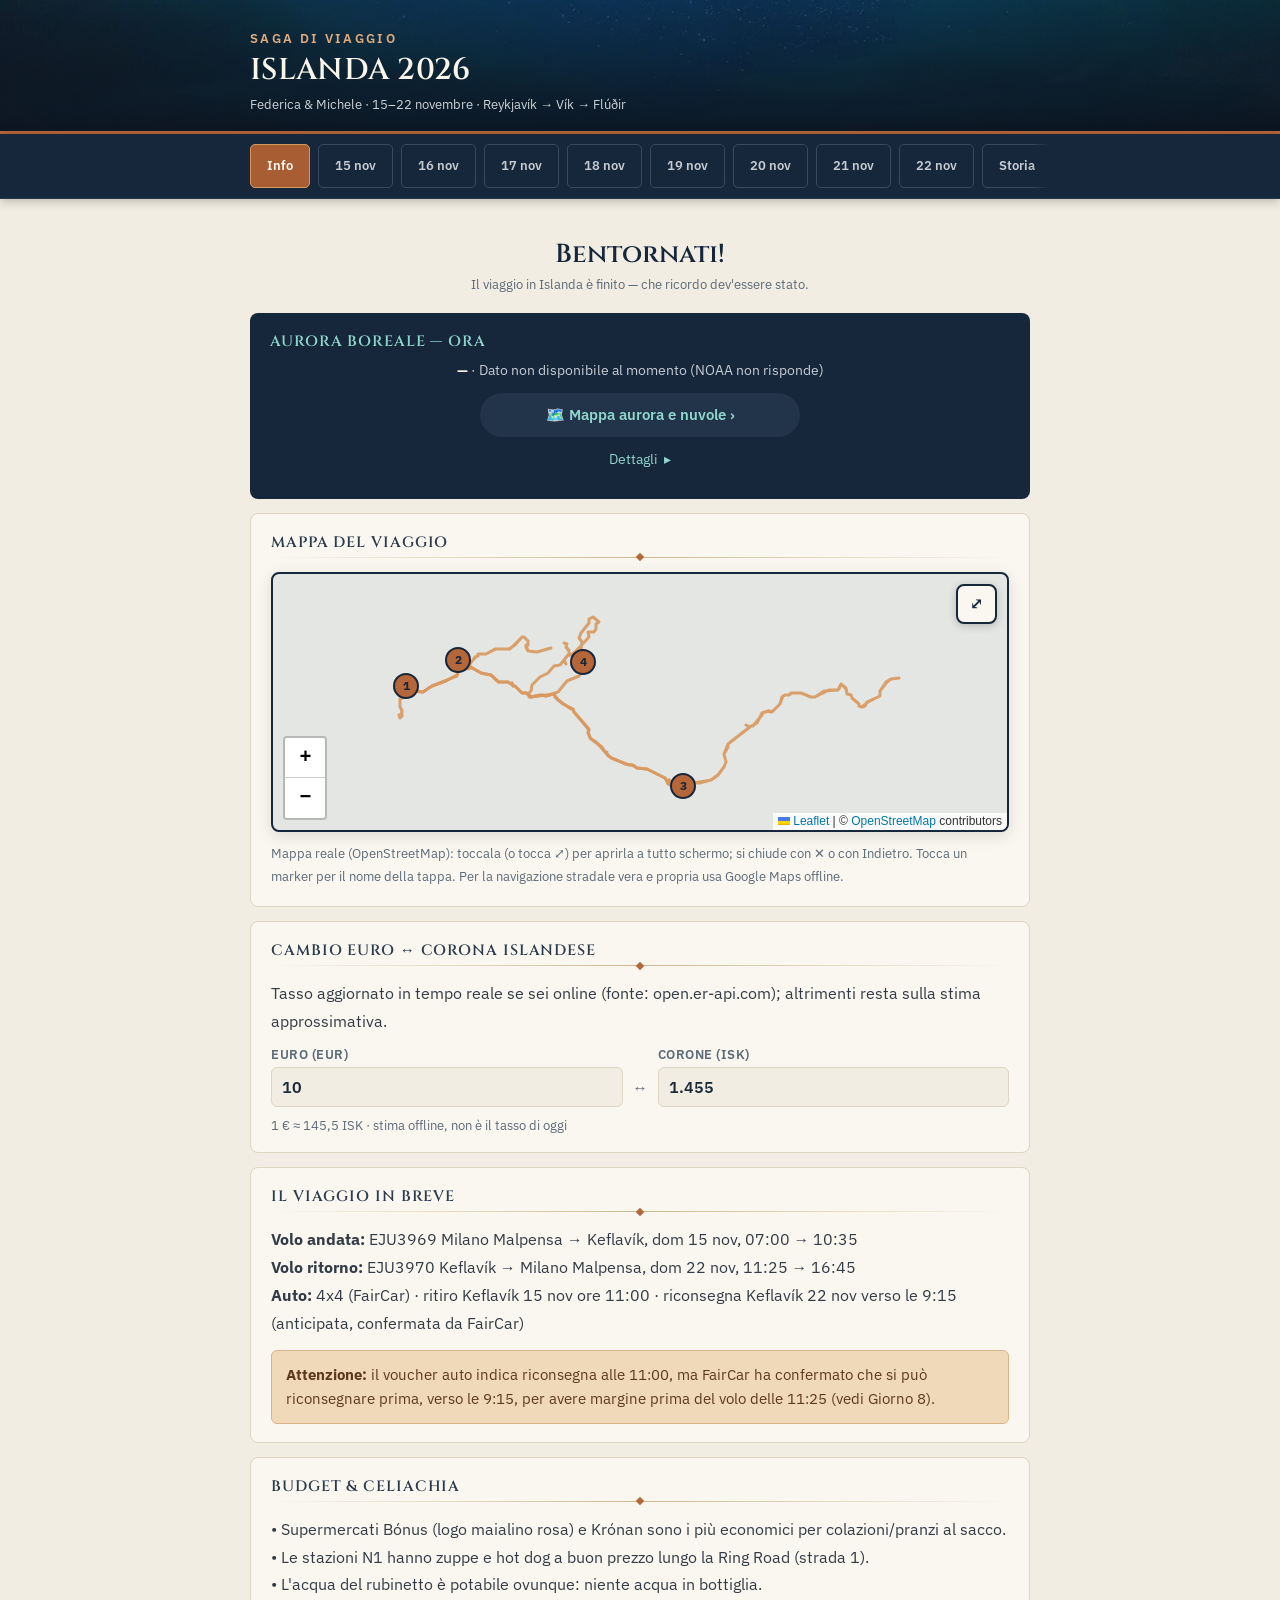
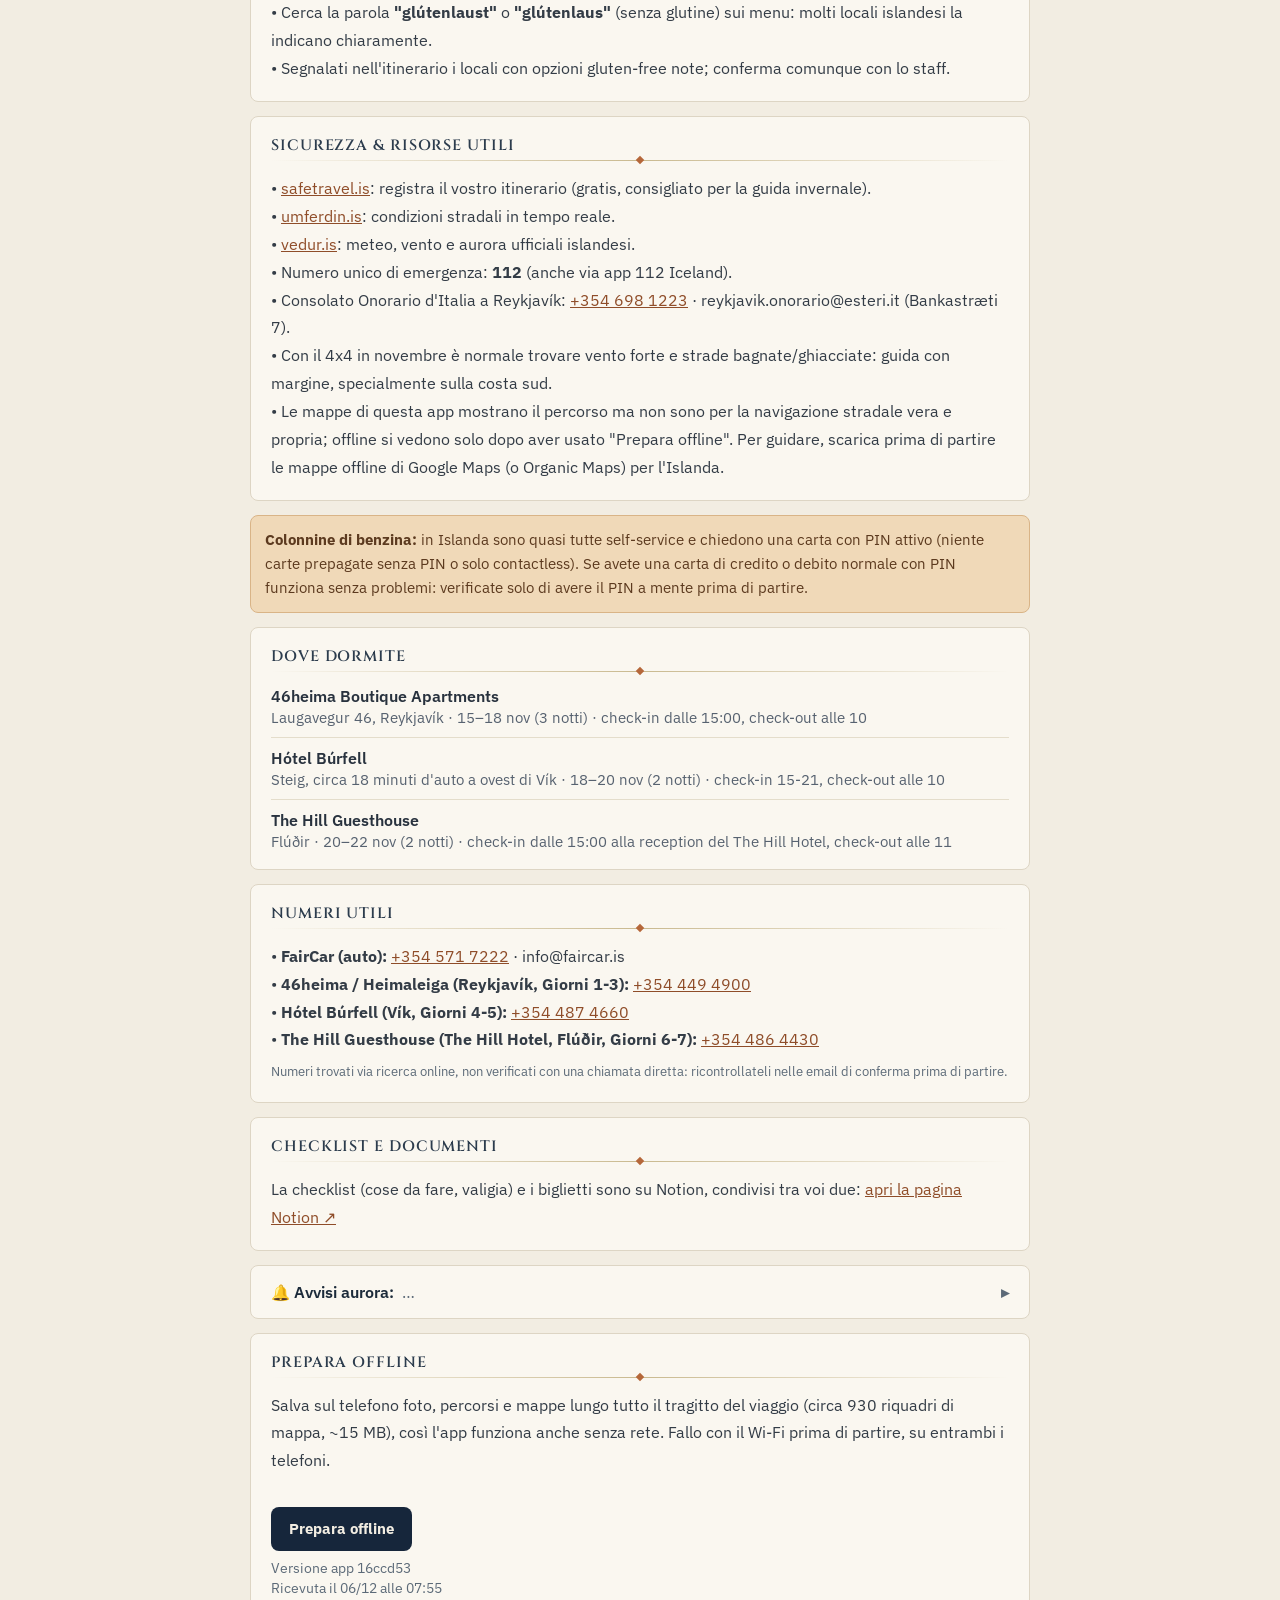
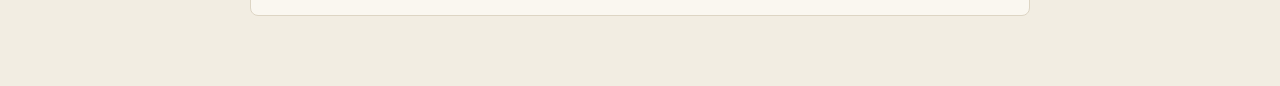
==== commit 24bf4337: "Giorno 7: Hrunalaug ha le docce (recensioni recenti) Co-Authored-By: Claude Opus 5.5 <noreply@anthro" ====
--- a/index.html
+++ b/index.html
@@ -733,7 +733,7 @@
   
   <div class="section">
     <div class="section-title">Itinerario</div>
-    <div class="stack"><div class="act-card"><div class="photo-slot photo-slot--thumb" data-photo="d7-geysir-strokkur.jpg" style="--bg1:#2c4a55;--bg2:#3d6470"><img src="images/web/d7-geysir-strokkur.webp" alt="Geysir &amp; Strokkur" loading="lazy" onerror="this.parentElement.classList.add('photo-slot--empty')"><div class="photo-slot__ph"><svg viewBox="0 0 64 56" class="photo-slot__icon" aria-hidden="true"><path d="M6 50 Q32 46 58 50" stroke="#f2ede2" stroke-width="2" fill="none" opacity="0.6"/><path d="M32 48 C30 34 34 20 30 8" stroke="#f2ede2" stroke-width="4" fill="none" stroke-linecap="round"/><circle cx="26" cy="12" r="2.2" fill="#f2ede2"/><circle cx="36" cy="6" r="2" fill="#f2ede2"/><circle cx="30" cy="4" r="1.6" fill="#f2ede2"/><path d="M14 44 Q18 36 14 28" stroke="#8fd6cd" stroke-width="1.6" fill="none" opacity="0.7"/><path d="M50 44 Q46 36 50 28" stroke="#8fd6cd" stroke-width="1.6" fill="none" opacity="0.7"/></svg><span>Geysir &amp; Strokkur</span></div></div><div class="act-body"><div class="act-top"><div class="act-title">Geysir &amp; Strokkur</div><div class="act-time">10:30</div></div><div class="act-desc">Area geotermica: Strokkur erutta ogni 5-10 minuti.</div><div class="act-cost">gratis · parcheggio ~1.080 ISK / ~7,50€ con Parka, zona 8201 (verificate sul cartello)</div><div class="act-links"><a class="act-link act-link--nav" href="https://www.google.com/maps/dir/?api=1&amp;destination=64.3114%2C-20.2975" target="_blank" rel="noopener">Naviga ↗</a></div></div></div><div class="act-card"><div class="photo-slot photo-slot--thumb" data-photo="d7-gullfoss.jpg" style="--bg1:#22384a;--bg2:#2f5468"><img src="images/web/d7-gullfoss.webp" alt="Gullfoss" loading="lazy" onerror="this.parentElement.classList.add('photo-slot--empty')"><div class="photo-slot__ph"><svg viewBox="0 0 64 56" class="photo-slot__icon" aria-hidden="true"><polygon points="2,52 18,10 22,52" fill="#d9985f" opacity="0.55"/><polygon points="42,52 46,10 62,52" fill="#d9985f" opacity="0.75"/><polygon points="20,12 30,8 44,12 38,40 26,40" fill="#f2ede2" opacity="0.92"/><path d="M25 18 Q28 26 25 34 M33 16 Q36 26 33 36 M39 18 Q41 26 39 34" stroke="#8fd6cd" stroke-width="1.3" fill="none" opacity="0.7"/><ellipse cx="31" cy="49" rx="22" ry="6" fill="#8fd6cd" opacity="0.55"/></svg><span>Gullfoss</span></div></div><div class="act-body"><div class="act-top"><a class="act-title act-title--link" href="https://it.wikipedia.org/wiki/Gullfoss" target="_blank" rel="noopener">Gullfoss <span class="act-title-arrow">↗</span></a><div class="act-time">11:30</div></div><div class="act-desc">Cascata a due salti sul fiume Hvítá; d&#x27;inverno le rocce intorno sono spesso coperte di ghiaccio.</div><div class="act-cost">gratis · parcheggio forse a pagamento (~1.080 ISK) dal 2026, guide discordanti: guardate il cartello e pagate con Parka</div><div class="act-links"><a class="act-link" href="https://it.wikipedia.org/wiki/Gullfoss" target="_blank" rel="noopener">Scopri di più ↗</a><a class="act-link act-link--nav" href="https://www.google.com/maps/dir/?api=1&amp;destination=64.3252%2C-20.1306" target="_blank" rel="noopener">Naviga ↗</a></div></div></div><div class="act-card"><div class="photo-slot photo-slot--thumb" data-photo="d7-faxi.jpg" style="--bg1:#22384a;--bg2:#2f5468"><img src="images/web/d7-faxi.webp" alt="Faxi" loading="lazy" onerror="this.parentElement.classList.add('photo-slot--empty')"><div class="photo-slot__ph"><svg viewBox="0 0 64 56" class="photo-slot__icon" aria-hidden="true"><polygon points="2,52 18,10 22,52" fill="#d9985f" opacity="0.55"/><polygon points="42,52 46,10 62,52" fill="#d9985f" opacity="0.75"/><polygon points="20,12 30,8 44,12 38,40 26,40" fill="#f2ede2" opacity="0.92"/><path d="M25 18 Q28 26 25 34 M33 16 Q36 26 33 36 M39 18 Q41 26 39 34" stroke="#8fd6cd" stroke-width="1.3" fill="none" opacity="0.7"/><ellipse cx="31" cy="49" rx="22" ry="6" fill="#8fd6cd" opacity="0.55"/></svg><span>Faxi</span></div></div><div class="act-body"><div class="act-top"><div class="act-title">Faxi</div><div class="act-time">12:30</div></div><div class="act-desc">Cascata piccola e tranquilla vicino a Reykholt, sulla strada del ritorno da Gullfoss, poco turistica. Qui il pranzo al sacco, in auto al caldo, verso le 13.</div><div class="act-cost">gratis · parcheggio ~750-900 ISK con Parka, zona 8212 secondo le guide (verificate sul cartello)</div><div class="act-links"><a class="act-link act-link--nav" href="https://www.google.com/maps/dir/?api=1&amp;destination=64.2262%2C-20.3391" target="_blank" rel="noopener">Naviga ↗</a></div></div></div><div class="act-card"><div class="photo-slot photo-slot--thumb" data-photo="d7-hrunalaug.jpg" style="--bg1:#3a2f22;--bg2:#5c4a33"><img src="images/web/d7-hrunalaug.webp" alt="Hrunalaug" loading="lazy" onerror="this.parentElement.classList.add('photo-slot--empty')"><div class="photo-slot__ph"><svg viewBox="0 0 64 56" class="photo-slot__icon" aria-hidden="true"><rect x="8" y="30" width="14" height="16" fill="#f2ede2"/><polygon points="6,30 15,20 24,30" fill="#d9985f"/><rect x="26" y="24" width="16" height="22" fill="#f2ede2" opacity="0.9"/><polygon points="24,24 34,12 44,24" fill="#d9985f"/><rect x="46" y="33" width="12" height="13" fill="#f2ede2" opacity="0.8"/><polygon points="44,33 52,25 60,33" fill="#d9985f"/></svg><span>Hrunalaug</span></div></div><div class="act-body"><div class="act-top"><a class="act-title act-title--link" href="https://hrunalaug.is/" target="_blank" rel="noopener">Hrunalaug <span class="act-title-arrow">↗</span></a><div class="act-time">13:20</div></div><div class="act-desc">Piccola sorgente calda naturale in campagna, su un terreno privato: due o tre pozze tra muretti di pietra e torba (circa 38-40 °C) e un vecchio capanno per cambiarsi. Niente docce né bar; dal parcheggio 5-10 minuti a piedi su un sentiero che d&#x27;inverno può essere scivoloso. D&#x27;inverno aperta 10-20 (fuori orario è vietato entrare), massimo 1 ora e 30; si paga sul posto. Con il vento tenete l&#x27;accappatoio a portata di mano.</div><div class="act-cost">€€ ~3.000 ISK a testa prima delle 14, ~3.500 dopo (parcheggio compreso)</div><div class="act-links"><a class="act-link" href="https://hrunalaug.is/" target="_blank" rel="noopener">Scopri di più ↗</a><a class="act-link act-link--nav" href="https://www.google.com/maps/dir/?api=1&amp;destination=64.1329%2C-20.2551" target="_blank" rel="noopener">Naviga ↗</a></div></div></div><div class="act-card"><div class="photo-slot photo-slot--thumb" data-photo="d7-efstidalur-ii.jpg" style="--bg1:#3a2f22;--bg2:#5c4a33"><img src="images/web/d7-efstidalur-ii.webp" alt="Efstidalur II" loading="lazy" onerror="this.parentElement.classList.add('photo-slot--empty')"><div class="photo-slot__ph"><svg viewBox="0 0 64 56" class="photo-slot__icon" aria-hidden="true"><rect x="8" y="30" width="14" height="16" fill="#f2ede2"/><polygon points="6,30 15,20 24,30" fill="#d9985f"/><rect x="26" y="24" width="16" height="22" fill="#f2ede2" opacity="0.9"/><polygon points="24,24 34,12 44,24" fill="#d9985f"/><rect x="46" y="33" width="12" height="13" fill="#f2ede2" opacity="0.8"/><polygon points="44,33 52,25 60,33" fill="#d9985f"/></svg><span>Efstidalur II</span></div></div><div class="act-body"><div class="act-top"><div class="act-title">Efstidalur II</div><div class="act-time">15:30</div></div><div class="act-desc">Fattoria con gelateria e vacche visibili da dietro un vetro, ambiente al caldo e informale. Sosta comoda per il buio che cala presto in questo periodo, prima del rientro a Flúðir.</div><div class="act-cost">€ gelato/spuntino a parte</div><div class="act-links"><a class="act-link act-link--nav" href="https://www.google.com/maps/dir/?api=1&amp;destination=64.2420%2C-20.5529" target="_blank" rel="noopener">Naviga ↗</a></div></div></div></div>
+    <div class="stack"><div class="act-card"><div class="photo-slot photo-slot--thumb" data-photo="d7-geysir-strokkur.jpg" style="--bg1:#2c4a55;--bg2:#3d6470"><img src="images/web/d7-geysir-strokkur.webp" alt="Geysir &amp; Strokkur" loading="lazy" onerror="this.parentElement.classList.add('photo-slot--empty')"><div class="photo-slot__ph"><svg viewBox="0 0 64 56" class="photo-slot__icon" aria-hidden="true"><path d="M6 50 Q32 46 58 50" stroke="#f2ede2" stroke-width="2" fill="none" opacity="0.6"/><path d="M32 48 C30 34 34 20 30 8" stroke="#f2ede2" stroke-width="4" fill="none" stroke-linecap="round"/><circle cx="26" cy="12" r="2.2" fill="#f2ede2"/><circle cx="36" cy="6" r="2" fill="#f2ede2"/><circle cx="30" cy="4" r="1.6" fill="#f2ede2"/><path d="M14 44 Q18 36 14 28" stroke="#8fd6cd" stroke-width="1.6" fill="none" opacity="0.7"/><path d="M50 44 Q46 36 50 28" stroke="#8fd6cd" stroke-width="1.6" fill="none" opacity="0.7"/></svg><span>Geysir &amp; Strokkur</span></div></div><div class="act-body"><div class="act-top"><div class="act-title">Geysir &amp; Strokkur</div><div class="act-time">10:30</div></div><div class="act-desc">Area geotermica: Strokkur erutta ogni 5-10 minuti.</div><div class="act-cost">gratis · parcheggio ~1.080 ISK / ~7,50€ con Parka, zona 8201 (verificate sul cartello)</div><div class="act-links"><a class="act-link act-link--nav" href="https://www.google.com/maps/dir/?api=1&amp;destination=64.3114%2C-20.2975" target="_blank" rel="noopener">Naviga ↗</a></div></div></div><div class="act-card"><div class="photo-slot photo-slot--thumb" data-photo="d7-gullfoss.jpg" style="--bg1:#22384a;--bg2:#2f5468"><img src="images/web/d7-gullfoss.webp" alt="Gullfoss" loading="lazy" onerror="this.parentElement.classList.add('photo-slot--empty')"><div class="photo-slot__ph"><svg viewBox="0 0 64 56" class="photo-slot__icon" aria-hidden="true"><polygon points="2,52 18,10 22,52" fill="#d9985f" opacity="0.55"/><polygon points="42,52 46,10 62,52" fill="#d9985f" opacity="0.75"/><polygon points="20,12 30,8 44,12 38,40 26,40" fill="#f2ede2" opacity="0.92"/><path d="M25 18 Q28 26 25 34 M33 16 Q36 26 33 36 M39 18 Q41 26 39 34" stroke="#8fd6cd" stroke-width="1.3" fill="none" opacity="0.7"/><ellipse cx="31" cy="49" rx="22" ry="6" fill="#8fd6cd" opacity="0.55"/></svg><span>Gullfoss</span></div></div><div class="act-body"><div class="act-top"><a class="act-title act-title--link" href="https://it.wikipedia.org/wiki/Gullfoss" target="_blank" rel="noopener">Gullfoss <span class="act-title-arrow">↗</span></a><div class="act-time">11:30</div></div><div class="act-desc">Cascata a due salti sul fiume Hvítá; d&#x27;inverno le rocce intorno sono spesso coperte di ghiaccio.</div><div class="act-cost">gratis · parcheggio forse a pagamento (~1.080 ISK) dal 2026, guide discordanti: guardate il cartello e pagate con Parka</div><div class="act-links"><a class="act-link" href="https://it.wikipedia.org/wiki/Gullfoss" target="_blank" rel="noopener">Scopri di più ↗</a><a class="act-link act-link--nav" href="https://www.google.com/maps/dir/?api=1&amp;destination=64.3252%2C-20.1306" target="_blank" rel="noopener">Naviga ↗</a></div></div></div><div class="act-card"><div class="photo-slot photo-slot--thumb" data-photo="d7-faxi.jpg" style="--bg1:#22384a;--bg2:#2f5468"><img src="images/web/d7-faxi.webp" alt="Faxi" loading="lazy" onerror="this.parentElement.classList.add('photo-slot--empty')"><div class="photo-slot__ph"><svg viewBox="0 0 64 56" class="photo-slot__icon" aria-hidden="true"><polygon points="2,52 18,10 22,52" fill="#d9985f" opacity="0.55"/><polygon points="42,52 46,10 62,52" fill="#d9985f" opacity="0.75"/><polygon points="20,12 30,8 44,12 38,40 26,40" fill="#f2ede2" opacity="0.92"/><path d="M25 18 Q28 26 25 34 M33 16 Q36 26 33 36 M39 18 Q41 26 39 34" stroke="#8fd6cd" stroke-width="1.3" fill="none" opacity="0.7"/><ellipse cx="31" cy="49" rx="22" ry="6" fill="#8fd6cd" opacity="0.55"/></svg><span>Faxi</span></div></div><div class="act-body"><div class="act-top"><div class="act-title">Faxi</div><div class="act-time">12:30</div></div><div class="act-desc">Cascata piccola e tranquilla vicino a Reykholt, sulla strada del ritorno da Gullfoss, poco turistica. Qui il pranzo al sacco, in auto al caldo, verso le 13.</div><div class="act-cost">gratis · parcheggio ~750-900 ISK con Parka, zona 8212 secondo le guide (verificate sul cartello)</div><div class="act-links"><a class="act-link act-link--nav" href="https://www.google.com/maps/dir/?api=1&amp;destination=64.2262%2C-20.3391" target="_blank" rel="noopener">Naviga ↗</a></div></div></div><div class="act-card"><div class="photo-slot photo-slot--thumb" data-photo="d7-hrunalaug.jpg" style="--bg1:#3a2f22;--bg2:#5c4a33"><img src="images/web/d7-hrunalaug.webp" alt="Hrunalaug" loading="lazy" onerror="this.parentElement.classList.add('photo-slot--empty')"><div class="photo-slot__ph"><svg viewBox="0 0 64 56" class="photo-slot__icon" aria-hidden="true"><rect x="8" y="30" width="14" height="16" fill="#f2ede2"/><polygon points="6,30 15,20 24,30" fill="#d9985f"/><rect x="26" y="24" width="16" height="22" fill="#f2ede2" opacity="0.9"/><polygon points="24,24 34,12 44,24" fill="#d9985f"/><rect x="46" y="33" width="12" height="13" fill="#f2ede2" opacity="0.8"/><polygon points="44,33 52,25 60,33" fill="#d9985f"/></svg><span>Hrunalaug</span></div></div><div class="act-body"><div class="act-top"><a class="act-title act-title--link" href="https://hrunalaug.is/" target="_blank" rel="noopener">Hrunalaug <span class="act-title-arrow">↗</span></a><div class="act-time">13:20</div></div><div class="act-desc">Piccola sorgente calda naturale in campagna, su un terreno privato: due o tre pozze tra muretti di pietra e torba (circa 38-40 °C) e un vecchio capanno per cambiarsi; secondo le recensioni recenti ci sono anche le docce. Niente bar; dal parcheggio 5-10 minuti a piedi su un sentiero che d&#x27;inverno può essere scivoloso. D&#x27;inverno aperta 10-20 (fuori orario è vietato entrare), massimo 1 ora e 30; si paga sul posto. Con il vento tenete l&#x27;accappatoio a portata di mano.</div><div class="act-cost">€€ ~3.000 ISK a testa prima delle 14, ~3.500 dopo (parcheggio compreso)</div><div class="act-links"><a class="act-link" href="https://hrunalaug.is/" target="_blank" rel="noopener">Scopri di più ↗</a><a class="act-link act-link--nav" href="https://www.google.com/maps/dir/?api=1&amp;destination=64.1329%2C-20.2551" target="_blank" rel="noopener">Naviga ↗</a></div></div></div><div class="act-card"><div class="photo-slot photo-slot--thumb" data-photo="d7-efstidalur-ii.jpg" style="--bg1:#3a2f22;--bg2:#5c4a33"><img src="images/web/d7-efstidalur-ii.webp" alt="Efstidalur II" loading="lazy" onerror="this.parentElement.classList.add('photo-slot--empty')"><div class="photo-slot__ph"><svg viewBox="0 0 64 56" class="photo-slot__icon" aria-hidden="true"><rect x="8" y="30" width="14" height="16" fill="#f2ede2"/><polygon points="6,30 15,20 24,30" fill="#d9985f"/><rect x="26" y="24" width="16" height="22" fill="#f2ede2" opacity="0.9"/><polygon points="24,24 34,12 44,24" fill="#d9985f"/><rect x="46" y="33" width="12" height="13" fill="#f2ede2" opacity="0.8"/><polygon points="44,33 52,25 60,33" fill="#d9985f"/></svg><span>Efstidalur II</span></div></div><div class="act-body"><div class="act-top"><div class="act-title">Efstidalur II</div><div class="act-time">15:30</div></div><div class="act-desc">Fattoria con gelateria e vacche visibili da dietro un vetro, ambiente al caldo e informale. Sosta comoda per il buio che cala presto in questo periodo, prima del rientro a Flúðir.</div><div class="act-cost">€ gelato/spuntino a parte</div><div class="act-links"><a class="act-link act-link--nav" href="https://www.google.com/maps/dir/?api=1&amp;destination=64.2420%2C-20.5529" target="_blank" rel="noopener">Naviga ↗</a></div></div></div></div>
   </div>
   <div class="culture-card"><div class="culture-card__label"><svg viewBox="0 0 64 56" xmlns="http://www.w3.org/2000/svg" aria-hidden="true"><path d="M2 20 Q20 8 34 18 T62 12" stroke="#8fd6cd" stroke-width="2" fill="none" opacity="0.8"/><circle cx="50" cy="9" r="4.5" fill="#f2ede2"/><polygon points="6,50 20,26 34,50" fill="#f2ede2" opacity="0.9"/><polygon points="26,50 42,18 60,50" fill="#d9985f"/></svg>Storia &amp; curiosità</div><p>Il Cerchio d&#x27;Oro è il percorso turistico che collega il Parco nazionale Þingvellir, la cascata di Gullfoss e l&#x27;area geotermica di Haukadalur; il nome è nato per scopi promozionali.</p><p>A Haukadalur si trova il Geysir, la sorgente da cui deriva la parola «geyser», oggi quasi sempre inattivo, e lo Strokkur, il geyser più attivo dell&#x27;area.</p><p>Gullfoss («cascata d&#x27;oro») è formata dal fiume Hvítá con due salti di circa 11 e 20 metri; secondo la tradizione la sua tutela si deve a Sigríður Tómasdóttir, che all&#x27;inizio del Novecento si oppose allo sfruttamento della cascata per produrre energia. A Flúðir l&#x27;acqua calda del sottosuolo riscalda le serre, dove si coltivano ortaggi anche in inverno. Faxi è una piccola cascata sul fiume Tungufljót, vicino a Reykholt.</p><div class="culture-card__src">Su Wikipedia: <a href="https://it.wikipedia.org/wiki/Cerchio_d&#x27;Oro" target="_blank" rel="noopener">Cerchio d&#x27;Oro</a> · <a href="https://it.wikipedia.org/wiki/Gullfoss" target="_blank" rel="noopener">Gullfoss</a> · <a href="https://it.wikipedia.org/wiki/Strokkur" target="_blank" rel="noopener">Strokkur</a></div></div>
   <div class="section">
@@ -862,7 +862,7 @@
 const DAY_ROUTES = {"d1": [{"name": "Aeroporto Keflavík", "lat": 63.995, "lon": -22.6239}, {"name": "Ufficio FairCar", "lat": 63.965, "lon": -22.5746}, {"name": "Bridge Between Continents", "lat": 63.8697, "lon": -22.6764}, {"name": "Gunnuhver", "lat": 63.8192, "lon": -22.6846}, {"name": "Reykjanesviti", "lat": 63.8158, "lon": -22.7042}, {"name": "Reykjavík", "lat": 64.1466, "lon": -21.9426}], "d2": [{"name": "Reykjavík", "lat": 64.1466, "lon": -21.9426}, {"name": "Whales of Iceland", "lat": 64.1557, "lon": -21.9488}, {"name": "Tjörnin", "lat": 64.1461, "lon": -21.9425}, {"name": "Þingholt", "lat": 64.1445, "lon": -21.934}, {"name": "Hallgrímskirkja", "lat": 64.1417, "lon": -21.9266}, {"name": "Strada arcobaleno", "lat": 64.1458, "lon": -21.9316}, {"name": "Usato Croce Rossa", "lat": 64.146, "lon": -21.931}, {"name": "Sun Voyager", "lat": 64.147, "lon": -21.9213}, {"name": "Harpa", "lat": 64.15, "lon": -21.9326}, {"name": "Dómkirkjan", "lat": 64.1467, "lon": -21.9393}, {"name": "Landakotskirkja", "lat": 64.1474, "lon": -21.9485}], "d3": [{"name": "Reykjavík", "lat": 64.1466, "lon": -21.9426}, {"name": "Þingvellir", "lat": 64.2559, "lon": -21.1297}, {"name": "Laugarvatn", "lat": 64.2141, "lon": -20.729}, {"name": "Reykjavík", "lat": 64.1466, "lon": -21.9426}], "d4": [{"name": "Reykjavík", "lat": 64.1466, "lon": -21.9426}, {"name": "Seljalandsfoss", "lat": 63.6156, "lon": -19.9886}, {"name": "Skógafoss", "lat": 63.5321, "lon": -19.5116}, {"name": "Dyrhólaey", "lat": 63.4033, "lon": -19.125}, {"name": "Reynisfjara", "lat": 63.4038, "lon": -19.0428}, {"name": "Víkurkirkja", "lat": 63.4193, "lon": -19.0058}, {"name": "Hótel Búrfell", "lat": 63.4552, "lon": -19.1793}], "d5": [{"name": "Hótel Búrfell", "lat": 63.4552, "lon": -19.1793}, {"name": "Jökulsárlón", "lat": 64.0481, "lon": -16.1799}, {"name": "Diamond Beach", "lat": 64.0436, "lon": -16.178}, {"name": "Fjaðrárgljúfur", "lat": 63.7722, "lon": -18.1725}, {"name": "Hótel Búrfell", "lat": 63.4552, "lon": -19.1793}], "d6": [{"name": "Hótel Búrfell", "lat": 63.4552, "lon": -19.1793}, {"name": "Pylsuvagninn", "lat": 63.9378, "lon": -21.0043}, {"name": "Kerið", "lat": 64.041, "lon": -20.8834}, {"name": "Skálholt", "lat": 64.1253, "lon": -20.5241}, {"name": "Flúðir", "lat": 64.1372, "lon": -20.3033}, {"name": "Secret Lagoon", "lat": 64.1372, "lon": -20.309}], "d7": [{"name": "Flúðir", "lat": 64.1372, "lon": -20.3033}, {"name": "Geysir", "lat": 64.3128, "lon": -20.3009}, {"name": "Gullfoss", "lat": 64.3271, "lon": -20.1199}, {"name": "Faxi", "lat": 64.2266, "lon": -20.3402}, {"name": "Hrunalaug", "lat": 64.1329, "lon": -20.2551}, {"name": "Efstidalur II", "lat": 64.2423, "lon": -20.5521}, {"name": "Flúðir", "lat": 64.1372, "lon": -20.3033}], "d8": [{"name": "Flúðir", "lat": 64.1372, "lon": -20.3033}, {"name": "Distributore Olís", "lat": 63.9797, "lon": -22.5467}, {"name": "Ring Road Cars", "lat": 63.965, "lon": -22.5746}, {"name": "Aeroporto Keflavík", "lat": 63.995, "lon": -22.6239}]};
 const DAY_GEOMETRY = {"d1":[[63.9962,-22.62549],[63.99628,-22.62527],[63.99639,-22.62516],[63.99687,-22.62513],[63.99722,-22.62503],[63.99784,-22.62503],[63.99797,-22.62625],[63.99823,-22.62708],[63.99839,-22.6274],[63.99862,-22.6277],[63.99885,-22.6279],[63.99916,-22.62805],[63.99957,-22.62803],[64.0,-22.62775],[64.00037,-22.62722],[64.00062,-22.6266],[64.00089,-22.62546],[64.00106,-22.62432],[64.00211,-22.61562],[64.00264,-22.61084],[64.00276,-22.60863],[64.00268,-22.60491],[64.00278,-22.60298],[64.0023,-22.60126],[64.00141,-22.59902],[64.00064,-22.59673],[64.00002,-22.59508],[63.99925,-22.59334],[63.9979,-22.59052],[63.99746,-22.58973],[63.99734,-22.5896],[63.99725,-22.58958],[63.99711,-22.58964],[63.99699,-22.58949],[63.99681,-22.58883],[63.99643,-22.58777],[63.99605,-22.587],[63.99413,-22.58376],[63.99307,-22.58209],[63.99206,-22.58062],[63.99153,-22.57989],[63.99112,-22.57945],[63.99076,-22.57897],[63.99056,-22.57886],[63.99042,-22.57903],[63.99036,-22.57903],[63.99026,-22.57893],[63.99011,-22.57841],[63.98992,-22.57799],[63.98931,-22.57696],[63.98602,-22.5726],[63.98437,-22.57013],[63.98237,-22.5666],[63.98185,-22.56547],[63.98053,-22.56219],[63.98039,-22.562],[63.98025,-22.56198],[63.97945,-22.56294],[63.9788,-22.56351],[63.97753,-22.56522],[63.97733,-22.56546],[63.97696,-22.56573],[63.97655,-22.56581],[63.97353,-22.56569],[63.97275,-22.5657],[63.97192,-22.56622],[63.97094,-22.56729],[63.97042,-22.56825],[63.97,-22.56915],[63.96959,-22.57038],[63.96928,-22.57153],[63.96796,-22.57675],[63.96674,-22.57486],[63.96654,-22.5749],[63.96629,-22.57537],[63.96589,-22.57478],[63.96528,-22.57695],[63.96483,-22.57636],[63.96448,-22.57557],[63.96457,-22.575],[63.96502,-22.5734],[63.96178,-22.56813],[63.95898,-22.56087],[63.95789,-22.56408],[63.95755,-22.56536],[63.95651,-22.57044],[63.9531,-22.58427],[63.95208,-22.58957],[63.94872,-22.60036],[63.94401,-22.61612],[63.94316,-22.61856],[63.93999,-22.62705],[63.93957,-22.6283],[63.93807,-22.63336],[63.93763,-22.63516],[63.93727,-22.63693],[63.93702,-22.63848],[63.93431,-22.66038],[63.933,-22.67059],[63.93254,-22.67337],[63.9322,-22.67483],[63.93183,-22.67616],[63.93122,-22.67795],[63.93054,-22.67956],[63.92992,-22.68076],[63.92909,-22.68205],[63.92837,-22.68297],[63.92752,-22.68377],[63.92645,-22.68463],[63.92571,-22.68539],[63.92532,-22.6859],[63.9233,-22.6892],[63.92254,-22.69032],[63.92145,-22.69168],[63.92096,-22.6922],[63.91994,-22.69311],[63.91861,-22.694],[63.9175,-22.69457],[63.91679,-22.69486],[63.91451,-22.69565],[63.91304,-22.69644],[63.91254,-22.69662],[63.91201,-22.6967],[63.91148,-22.69669],[63.91088,-22.69656],[63.90895,-22.69583],[63.9077,-22.69558],[63.89961,-22.6952],[63.89859,-22.69509],[63.89737,-22.6948],[63.88981,-22.6921],[63.88803,-22.69185],[63.88133,-22.69109],[63.87978,-22.69086],[63.87933,-22.69074],[63.87855,-22.69041],[63.87777,-22.68989],[63.87741,-22.68959],[63.87586,-22.68807],[63.87473,-22.68716],[63.87073,-22.68465],[63.87028,-22.68419],[63.86995,-22.68375],[63.86834,-22.68117],[63.86802,-22.68074],[63.86731,-22.67998],[63.86571,-22.67864],[63.86492,-22.67809],[63.86415,-22.67775],[63.86377,-22.67764],[63.86328,-22.67757],[63.8595,-22.67738],[63.84965,-22.67706],[63.84833,-22.67703],[63.8473,-22.67711],[63.84602,-22.67747],[63.84519,-22.67783],[63.84421,-22.67846],[63.83859,-22.68248],[63.83787,-22.68284],[63.8372,-22.68303],[63.83664,-22.68311],[63.83614,-22.68311],[63.83395,-22.68295],[63.83221,-22.68278],[63.83195,-22.68271],[63.83137,-22.68247],[63.83103,-22.68221],[63.8304,-22.68159],[63.83004,-22.68107],[63.82952,-22.68013],[63.82921,-22.67944],[63.8283,-22.67679],[63.82789,-22.67588],[63.82751,-22.67532],[63.82722,-22.67501],[63.8265,-22.67454],[63.82621,-22.67428],[63.82588,-22.67382],[63.82564,-22.67329],[63.8255,-22.67288],[63.82529,-22.67188],[63.82469,-22.66683],[63.82465,-22.66541],[63.82481,-22.66228],[63.82464,-22.66231],[63.82456,-22.66242],[63.82386,-22.66375],[63.82331,-22.6659],[63.82287,-22.66666],[63.82249,-22.6672],[63.82198,-22.66841],[63.8219,-22.66882],[63.82185,-22.67043],[63.82174,-22.67112],[63.82157,-22.67158],[63.82117,-22.67209],[63.82097,-22.67248],[63.82081,-22.67362],[63.82052,-22.67442],[63.82036,-22.67525],[63.82015,-22.67584],[63.82008,-22.67627],[63.81994,-22.67862],[63.81973,-22.68002],[63.81954,-22.68076],[63.81913,-22.68172],[63.81906,-22.68219],[63.81913,-22.68172],[63.81954,-22.68076],[63.81973,-22.68002],[63.81994,-22.67862],[63.82008,-22.67627],[63.82015,-22.67584],[63.82036,-22.67525],[63.82052,-22.67442],[63.82081,-22.67362],[63.82097,-22.67248],[63.82117,-22.67209],[63.82157,-22.67158],[63.82174,-22.67112],[63.82185,-22.67043],[63.8219,-22.66882],[63.82198,-22.66841],[63.82249,-22.6672],[63.82287,-22.66666],[63.82331,-22.6659],[63.82386,-22.66375],[63.82456,-22.66242],[63.82464,-22.66231],[63.82481,-22.66228],[63.82465,-22.66541],[63.82469,-22.66683],[63.82529,-22.67188],[63.8255,-22.67288],[63.82577,-22.6736],[63.8261,-22.67415],[63.8265,-22.67454],[63.82722,-22.67501],[63.82751,-22.67532],[63.82789,-22.67588],[63.8283,-22.67679],[63.82921,-22.67944],[63.82979,-22.68065],[63.8304,-22.68159],[63.83027,-22.68215],[63.8302,-22.68295],[63.83044,-22.69753],[63.83037,-22.698],[63.83027,-22.69821],[63.83013,-22.69834],[63.82828,-22.69849],[63.8282,-22.69853],[63.82816,-22.69863],[63.82845,-22.7057],[63.82843,-22.70595],[63.82838,-22.70604],[63.82829,-22.70607],[63.82807,-22.70598],[63.82744,-22.70547],[63.82715,-22.7053],[63.82699,-22.70526],[63.82628,-22.7054],[63.82575,-22.70522],[63.82459,-22.70403],[63.82334,-22.70254],[63.82211,-22.70124],[63.82047,-22.70001],[63.81951,-22.69901],[63.81766,-22.69748],[63.81746,-22.69711],[63.8172,-22.69633],[63.81702,-22.69663],[63.81662,-22.69713],[63.81611,-22.69797],[63.81524,-22.70022],[63.81512,-22.70062],[63.81492,-22.70229],[63.81477,-22.70312],[63.81458,-22.70381],[63.8148,-22.70407],[63.81458,-22.70381],[63.81477,-22.70312],[63.81492,-22.70229],[63.81512,-22.70062],[63.81524,-22.70022],[63.81611,-22.69797],[63.81662,-22.69713],[63.81702,-22.69663],[63.8172,-22.69633],[63.81746,-22.69711],[63.81766,-22.69748],[63.81951,-22.69901],[63.82047,-22.70001],[63.82211,-22.70124],[63.82334,-22.70254],[63.82459,-22.70403],[63.82575,-22.70522],[63.82628,-22.7054],[63.82699,-22.70526],[63.82715,-22.7053],[63.82744,-22.70547],[63.82807,-22.70598],[63.82829,-22.70607],[63.82838,-22.70604],[63.82845,-22.70586],[63.82845,-22.7057],[63.82816,-22.69863],[63.8282,-22.69853],[63.82828,-22.69849],[63.83013,-22.69834],[63.83027,-22.69821],[63.83037,-22.698],[63.83044,-22.69753],[63.8302,-22.68295],[63.83027,-22.68215],[63.8304,-22.68159],[63.83075,-22.68196],[63.83137,-22.68247],[63.83221,-22.68278],[63.83614,-22.68311],[63.83664,-22.68311],[63.83755,-22.68295],[63.83823,-22.68268],[63.83859,-22.68248],[63.84421,-22.67846],[63.84519,-22.67783],[63.84602,-22.67747],[63.84647,-22.67733],[63.8473,-22.67711],[63.84768,-22.67706],[63.84833,-22.67703],[63.84965,-22.67706],[63.8595,-22.67738],[63.86282,-22.67754],[63.86377,-22.67764],[63.86454,-22.6779],[63.86532,-22.67835],[63.86731,-22.67998],[63.86767,-22.68034],[63.86834,-22.68117],[63.86995,-22.68375],[63.87028,-22.68419],[63.87073,-22.68465],[63.87473,-22.68716],[63.87586,-22.68807],[63.87741,-22.68959],[63.87777,-22.68989],[63.87813,-22.69016],[63.8789,-22.69059],[63.87978,-22.69086],[63.88133,-22.69109],[63.88803,-22.69185],[63.88981,-22.6921],[63.89737,-22.6948],[63.89859,-22.69509],[63.89961,-22.6952],[63.9077,-22.69558],[63.90895,-22.69583],[63.91088,-22.69656],[63.91148,-22.69669],[63.91201,-22.6967],[63.91254,-22.69662],[63.91304,-22.69644],[63.91451,-22.69565],[63.91679,-22.69486],[63.91803,-22.69431],[63.9195,-22.69344],[63.92045,-22.69268],[63.92096,-22.6922],[63.92193,-22.69112],[63.92291,-22.68979],[63.92496,-22.68646],[63.92571,-22.68539],[63.92645,-22.68463],[63.92752,-22.68377],[63.92837,-22.68297],[63.92909,-22.68205],[63.92992,-22.68076],[63.93089,-22.6788],[63.93154,-22.67709],[63.9322,-22.67483],[63.93254,-22.67337],[63.93287,-22.67144],[63.93431,-22.66038],[63.93702,-22.63848],[63.93727,-22.63693],[63.93763,-22.63516],[63.93807,-22.63336],[63.93957,-22.6283],[63.93999,-22.62705],[63.94316,-22.61856],[63.94401,-22.61612],[63.94872,-22.60036],[63.95208,-22.58957],[63.9531,-22.58427],[63.95651,-22.57044],[63.95743,-22.56591],[63.95789,-22.56408],[63.96016,-22.5574],[63.96058,-22.55628],[63.96102,-22.55534],[63.96152,-22.55449],[63.96226,-22.55356],[63.96281,-22.55307],[63.96338,-22.55272],[63.96382,-22.55255],[63.96418,-22.55247],[63.96451,-22.55246],[63.96511,-22.55253],[63.96591,-22.5529],[63.96645,-22.5533],[63.96689,-22.55374],[63.9674,-22.55442],[63.96846,-22.5561],[63.96908,-22.55471],[63.96937,-22.55387],[63.96959,-22.55308],[63.96983,-22.55176],[63.96998,-22.54986],[63.96997,-22.54882],[63.96983,-22.54618],[63.96988,-22.54521],[63.97002,-22.54428],[63.9702,-22.54358],[63.97052,-22.54275],[63.97098,-22.54205],[63.97139,-22.54169],[63.97168,-22.54117],[63.97175,-22.54085],[63.96979,-22.52147],[63.96731,-22.49576],[63.96615,-22.48422],[63.96576,-22.48108],[63.96189,-22.4536],[63.96169,-22.45164],[63.96151,-22.44918],[63.96141,-22.44672],[63.9614,-22.44486],[63.96151,-22.43365],[63.96162,-22.43087],[63.96198,-22.42512],[63.9623,-22.42134],[63.96352,-22.40444],[63.96401,-22.39981],[63.96448,-22.39644],[63.96479,-22.39448],[63.96685,-22.38301],[63.96757,-22.3794],[63.96801,-22.3775],[63.96916,-22.37323],[63.97077,-22.36833],[63.97352,-22.36032],[63.97503,-22.35531],[63.97646,-22.34984],[63.98477,-22.31708],[63.986,-22.31177],[63.9888,-22.29886],[63.99024,-22.29278],[63.99207,-22.28595],[63.99396,-22.27916],[63.99494,-22.27535],[63.99574,-22.27196],[63.99663,-22.26752],[63.99764,-22.26152],[63.99863,-22.25412],[64.00022,-22.24122],[64.00094,-22.23611],[64.00179,-22.23094],[64.00301,-22.22461],[64.00358,-22.22188],[64.01089,-22.18753],[64.01134,-22.18571],[64.01203,-22.18355],[64.01242,-22.18259],[64.01298,-22.18143],[64.01339,-22.18071],[64.01435,-22.17922],[64.01504,-22.17791],[64.01538,-22.17714],[64.01567,-22.17644],[64.01617,-22.17494],[64.01675,-22.17269],[64.01712,-22.17055],[64.01733,-22.16877],[64.01953,-22.14424],[64.02002,-22.14022],[64.0205,-22.13722],[64.0212,-22.13387],[64.02196,-22.13099],[64.02243,-22.12939],[64.02331,-22.12685],[64.02446,-22.12331],[64.02529,-22.12002],[64.02566,-22.118],[64.02591,-22.11616],[64.02734,-22.10326],[64.02778,-22.10072],[64.02815,-22.09919],[64.02886,-22.09686],[64.03075,-22.0913],[64.03139,-22.08915],[64.03239,-22.08488],[64.03317,-22.08082],[64.03362,-22.07896],[64.03398,-22.07782],[64.03444,-22.07658],[64.03558,-22.0741],[64.03602,-22.07301],[64.03658,-22.0712],[64.03693,-22.06968],[64.03719,-22.06809],[64.03739,-22.0664],[64.03874,-22.0506],[64.03909,-22.04753],[64.03974,-22.0434],[64.04041,-22.04011],[64.04104,-22.03766],[64.04152,-22.03591],[64.04719,-22.01663],[64.04797,-22.0137],[64.04895,-22.00936],[64.05034,-22.00137],[64.05288,-21.98441],[64.05345,-21.98011],[64.05458,-21.9733],[64.05694,-21.95753],[64.05742,-21.9549],[64.05858,-21.9492],[64.05876,-21.94797],[64.05926,-21.94305],[64.05954,-21.94183],[64.05993,-21.94069],[64.06044,-21.93975],[64.06087,-21.93925],[64.06141,-21.93887],[64.0629,-21.9383],[64.06543,-21.93754],[64.06606,-21.93743],[64.06676,-21.9375],[64.06693,-21.93736],[64.06702,-21.9372],[64.06711,-21.93718],[64.06722,-21.93729],[64.06727,-21.93747],[64.06752,-21.93768],[64.06775,-21.93779],[64.07024,-21.93849],[64.07309,-21.93936],[64.07426,-21.93963],[64.0758,-21.94021],[64.07595,-21.94011],[64.07601,-21.94],[64.07612,-21.93995],[64.07622,-21.94003],[64.0763,-21.94026],[64.07648,-21.94042],[64.07787,-21.94078],[64.0799,-21.94139],[64.08138,-21.94195],[64.0825,-21.94223],[64.08295,-21.94246],[64.0833,-21.94277],[64.0837,-21.94336],[64.08381,-21.9434],[64.08394,-21.94335],[64.08404,-21.94323],[64.08512,-21.94018],[64.08568,-21.93894],[64.08806,-21.93509],[64.08843,-21.93439],[64.08978,-21.93113],[64.0909,-21.92794],[64.09135,-21.92701],[64.09201,-21.92601],[64.09624,-21.92136],[64.09718,-21.92026],[64.09782,-21.91933],[64.0984,-21.91835],[64.09885,-21.91748],[64.09947,-21.916],[64.10018,-21.91388],[64.10075,-21.91182],[64.10183,-21.9074],[64.10207,-21.90664],[64.10235,-21.90595],[64.10268,-21.9053],[64.1035,-21.9042],[64.10401,-21.90382],[64.1047,-21.90359],[64.10528,-21.90357],[64.10556,-21.90364],[64.10584,-21.90378],[64.10651,-21.90429],[64.10927,-21.9071],[64.1098,-21.90755],[64.11003,-21.90767],[64.11054,-21.90778],[64.11114,-21.90773],[64.11161,-21.90752],[64.1119,-21.90728],[64.11266,-21.90631],[64.11286,-21.90594],[64.11333,-21.90473],[64.11465,-21.90066],[64.11498,-21.8999],[64.11539,-21.8992],[64.11583,-21.89866],[64.11607,-21.89844],[64.11664,-21.89809],[64.11723,-21.89799],[64.11795,-21.89805],[64.12627,-21.89962],[64.12801,-21.89989],[64.12856,-21.90003],[64.12935,-21.90005],[64.13017,-21.89988],[64.13122,-21.89939],[64.13218,-21.89867],[64.13316,-21.89785],[64.13499,-21.91008],[64.13535,-21.91196],[64.13576,-21.91465],[64.13628,-21.91906],[64.13633,-21.92007],[64.13607,-21.92309],[64.1359,-21.92699],[64.13587,-21.92875],[64.13591,-21.93011],[64.13606,-21.93164],[64.13631,-21.93327],[64.1367,-21.93481],[64.13729,-21.93646],[64.13961,-21.94183],[64.14266,-21.94773],[64.14272,-21.94777],[64.14281,-21.94774],[64.14293,-21.94787],[64.14301,-21.94785],[64.14332,-21.94754],[64.14323,-21.94626],[64.14388,-21.94576],[64.14404,-21.94553],[64.1442,-21.9455],[64.14546,-21.94414],[64.14554,-21.94399],[64.14662,-21.94268]],"d2":[[64.14662,-21.94268],[64.14723,-21.94207],[64.14728,-21.94238],[64.14723,-21.94256],[64.14728,-21.94301],[64.14792,-21.94644],[64.14798,-21.94788],[64.14832,-21.94788],[64.15083,-21.94545],[64.15097,-21.94667],[64.15123,-21.9479],[64.15194,-21.9499],[64.1525,-21.95188],[64.15266,-21.95228],[64.15274,-21.95237],[64.15284,-21.9524],[64.1529,-21.95233],[64.15298,-21.95234],[64.15312,-21.95258],[64.15337,-21.95266],[64.15345,-21.95264],[64.15372,-21.95233],[64.15385,-21.95206],[64.15494,-21.94839],[64.1551,-21.94864],[64.15538,-21.9477],[64.15587,-21.94848],[64.15593,-21.94829],[64.15529,-21.94726],[64.15368,-21.95263],[64.15351,-21.95281],[64.15318,-21.95289],[64.15297,-21.95309],[64.15291,-21.95309],[64.15281,-21.95297],[64.15253,-21.95218],[64.15194,-21.9499],[64.15123,-21.9479],[64.15097,-21.94667],[64.15083,-21.94545],[64.14968,-21.94656],[64.14916,-21.94369],[64.14759,-21.94472],[64.14725,-21.94281],[64.14675,-21.94346],[64.14658,-21.94273],[64.14575,-21.94373],[64.1458,-21.94334],[64.14602,-21.94293],[64.1458,-21.94334],[64.14581,-21.94353],[64.14587,-21.94358],[64.14658,-21.94273],[64.14566,-21.93873],[64.14593,-21.9383],[64.1459,-21.93816],[64.14531,-21.93558],[64.14493,-21.93587],[64.1446,-21.9339],[64.14439,-21.93413],[64.1446,-21.9339],[64.14424,-21.9323],[64.14507,-21.9314],[64.1451,-21.93127],[64.14257,-21.92778],[64.14241,-21.92814],[64.14229,-21.92829],[64.14213,-21.92835],[64.14187,-21.9283],[64.14163,-21.92809],[64.14114,-21.92741],[64.14122,-21.92711],[64.1411,-21.92696],[64.14131,-21.92622],[64.1411,-21.92696],[64.14122,-21.92711],[64.14114,-21.92741],[64.14163,-21.92809],[64.14193,-21.92833],[64.14218,-21.92834],[64.14238,-21.92819],[64.14257,-21.92778],[64.14565,-21.93202],[64.14567,-21.93191],[64.1467,-21.9304],[64.14551,-21.92437],[64.14598,-21.92389],[64.14669,-21.9229],[64.147,-21.92222],[64.1462,-21.91974],[64.14585,-21.91819],[64.14566,-21.91658],[64.14564,-21.91464],[64.14581,-21.91467],[64.14581,-21.91617],[64.14586,-21.91689],[64.14606,-21.91831],[64.14634,-21.91948],[64.1494,-21.92886],[64.14957,-21.93008],[64.14955,-21.93127],[64.15008,-21.93142],[64.14998,-21.93233],[64.14993,-21.93244],[64.14986,-21.93246],[64.14978,-21.93231],[64.14986,-21.93136],[64.14955,-21.93127],[64.14933,-21.93258],[64.14905,-21.93337],[64.14631,-21.93792],[64.14649,-21.93888],[64.14653,-21.93892],[64.14666,-21.93886],[64.14672,-21.93889],[64.14686,-21.9397],[64.146,-21.94022],[64.14658,-21.94273],[64.14723,-21.94207],[64.14728,-21.94238],[64.14723,-21.94267],[64.14759,-21.94472],[64.14628,-21.9463],[64.14688,-21.94909]],"d3":[[64.14662,-21.94268],[64.14723,-21.94207],[64.14728,-21.94238],[64.14723,-21.94256],[64.14725,-21.94281],[64.14675,-21.94346],[64.1457,-21.93889],[64.1454,-21.93928],[64.14506,-21.93937],[64.14304,-21.94024],[64.14277,-21.94026],[64.1399,-21.93804],[64.13971,-21.93796],[64.13964,-21.93811],[64.13954,-21.93808],[64.13931,-21.9385],[64.13861,-21.94008],[64.13717,-21.93671],[64.1366,-21.93511],[64.13616,-21.93335],[64.13591,-21.93177],[64.13577,-21.93042],[64.13573,-21.92949],[64.13576,-21.92664],[64.13591,-21.92274],[64.13623,-21.92007],[64.1362,-21.91894],[64.13594,-21.9168],[64.13541,-21.91301],[64.13491,-21.91026],[64.1342,-21.90548],[64.13347,-21.90129],[64.13082,-21.88372],[64.12499,-21.84905],[64.1246,-21.84619],[64.12403,-21.84016],[64.12384,-21.8358],[64.12378,-21.83249],[64.12427,-21.79526],[64.12437,-21.79092],[64.12447,-21.7892],[64.1247,-21.7866],[64.125,-21.78449],[64.12572,-21.78096],[64.12606,-21.7797],[64.12679,-21.77743],[64.13044,-21.76788],[64.13102,-21.7665],[64.13205,-21.7645],[64.13289,-21.76322],[64.13333,-21.76265],[64.13378,-21.76214],[64.13547,-21.7605],[64.13716,-21.75918],[64.13783,-21.75873],[64.13867,-21.75835],[64.13881,-21.75796],[64.13893,-21.75779],[64.13899,-21.75777],[64.13912,-21.75785],[64.13953,-21.75772],[64.14044,-21.75726],[64.14121,-21.75674],[64.14245,-21.75565],[64.1439,-21.75394],[64.14483,-21.75255],[64.14523,-21.75183],[64.1462,-21.74994],[64.14817,-21.74561],[64.14916,-21.7438],[64.15018,-21.74211],[64.15232,-21.73879],[64.15258,-21.73841],[64.15325,-21.73771],[64.15346,-21.73704],[64.15369,-21.73679],[64.15512,-21.73409],[64.15599,-21.73206],[64.15851,-21.72532],[64.15858,-21.72502],[64.1586,-21.72446],[64.15865,-21.72433],[64.1589,-21.72402],[64.15921,-21.72336],[64.16016,-21.72076],[64.16052,-21.71997],[64.16067,-21.71974],[64.16258,-21.71763],[64.16302,-21.71702],[64.16339,-21.71626],[64.16361,-21.71567],[64.1645,-21.71271],[64.16487,-21.71076],[64.16498,-21.7093],[64.16492,-21.7073],[64.16487,-21.70699],[64.16469,-21.70656],[64.16472,-21.70586],[64.16469,-21.70477],[64.16446,-21.70071],[64.16445,-21.69821],[64.1646,-21.69655],[64.16487,-21.69488],[64.16526,-21.69363],[64.1653,-21.69295],[64.16542,-21.69274],[64.16554,-21.69271],[64.16646,-21.69136],[64.16685,-21.69057],[64.16718,-21.68962],[64.16745,-21.68841],[64.16754,-21.68774],[64.16769,-21.68526],[64.16781,-21.68423],[64.16781,-21.68375],[64.16787,-21.68346],[64.16815,-21.68313],[64.16852,-21.68237],[64.17122,-21.6782],[64.17144,-21.67788],[64.17226,-21.67705],[64.17329,-21.67651],[64.17387,-21.67639],[64.17514,-21.67645],[64.17585,-21.67682],[64.17609,-21.676],[64.17633,-21.67547],[64.17696,-21.67474],[64.17807,-21.67305],[64.17834,-21.6725],[64.17854,-21.67176],[64.17865,-21.67071],[64.17865,-21.67008],[64.17853,-21.66842],[64.17854,-21.6672],[64.17972,-21.65466],[64.17993,-21.6499],[64.18023,-21.64504],[64.18052,-21.62704],[64.18089,-21.59899],[64.18049,-21.59076],[64.1806,-21.58798],[64.18074,-21.58654],[64.18115,-21.58392],[64.18192,-21.57973],[64.18215,-21.57777],[64.18235,-21.57528],[64.1827,-21.5726],[64.18313,-21.57052],[64.18461,-21.56474],[64.18479,-21.56386],[64.18511,-21.56169],[64.18539,-21.55925],[64.18614,-21.54852],[64.1863,-21.54716],[64.18654,-21.54571],[64.18753,-21.54152],[64.19509,-21.5137],[64.19562,-21.51131],[64.19595,-21.50934],[64.19612,-21.50799],[64.19657,-21.50296],[64.19673,-21.50161],[64.19712,-21.4992],[64.19774,-21.49654],[64.20039,-21.48705],[64.20075,-21.48552],[64.20109,-21.48355],[64.20137,-21.48131],[64.20154,-21.47891],[64.20184,-21.47113],[64.20226,-21.4682],[64.20266,-21.46631],[64.20309,-21.46471],[64.2034,-21.46383],[64.20462,-21.46094],[64.20521,-21.45934],[64.20571,-21.4576],[64.2063,-21.45502],[64.20714,-21.44947],[64.20828,-21.44141],[64.20885,-21.43712],[64.20897,-21.43589],[64.20963,-21.42667],[64.20971,-21.42363],[64.20965,-21.42225],[64.20949,-21.4205],[64.20929,-21.41903],[64.20902,-21.41773],[64.2083,-21.41496],[64.20697,-21.41043],[64.20645,-21.40816],[64.20598,-21.40476],[64.20572,-21.40215],[64.20566,-21.40089],[64.20567,-21.39963],[64.20581,-21.39717],[64.20614,-21.39292],[64.20637,-21.39124],[64.20663,-21.38989],[64.20795,-21.38369],[64.20835,-21.3822],[64.20935,-21.379],[64.20967,-21.37771],[64.21326,-21.36097],[64.21352,-21.35926],[64.2141,-21.35348],[64.21454,-21.34884],[64.21468,-21.34627],[64.2146,-21.3444],[64.21447,-21.34307],[64.21421,-21.34162],[64.21341,-21.33811],[64.21309,-21.33646],[64.21132,-21.32197],[64.21094,-21.3198],[64.2099,-21.3151],[64.20974,-21.31379],[64.20965,-21.31246],[64.20964,-21.31087],[64.20973,-21.30707],[64.20961,-21.30511],[64.20925,-21.30175],[64.20918,-21.29974],[64.2092,-21.2982],[64.20955,-21.28846],[64.20978,-21.28611],[64.21012,-21.2837],[64.21023,-21.28179],[64.21019,-21.28048],[64.21011,-21.27969],[64.20965,-21.27645],[64.20955,-21.27543],[64.20945,-21.27359],[64.20947,-21.27196],[64.20955,-21.27072],[64.20982,-21.26857],[64.21063,-21.26381],[64.21135,-21.26011],[64.21223,-21.25646],[64.21334,-21.25264],[64.21865,-21.23749],[64.21947,-21.23491],[64.22019,-21.23243],[64.22284,-21.22295],[64.22313,-21.22149],[64.2237,-21.21699],[64.22386,-21.21617],[64.22409,-21.21532],[64.22461,-21.21389],[64.22674,-21.20892],[64.22766,-21.20652],[64.2285,-21.20413],[64.22957,-21.20086],[64.23008,-21.19952],[64.23033,-21.19903],[64.23069,-21.19857],[64.23099,-21.19829],[64.23135,-21.19806],[64.23207,-21.19779],[64.23272,-21.19743],[64.23293,-21.19725],[64.23343,-21.19667],[64.23422,-21.19539],[64.23561,-21.19289],[64.23625,-21.19194],[64.23756,-21.19052],[64.23789,-21.19005],[64.23869,-21.18832],[64.2391,-21.18754],[64.2397,-21.18683],[64.24105,-21.18614],[64.24149,-21.18577],[64.24193,-21.1853],[64.24235,-21.1847],[64.24269,-21.18411],[64.24301,-21.18342],[64.24335,-21.1825],[64.24365,-21.18151],[64.24549,-21.17372],[64.2458,-21.17258],[64.24671,-21.16851],[64.24737,-21.16583],[64.24839,-21.16274],[64.24861,-21.16217],[64.24981,-21.15975],[64.25009,-21.15907],[64.2511,-21.15609],[64.25222,-21.15269],[64.25323,-21.14829],[64.25356,-21.14711],[64.25483,-21.14368],[64.25468,-21.14341],[64.25463,-21.14305],[64.2548,-21.14189],[64.25481,-21.14087],[64.25462,-21.13571],[64.25469,-21.13447],[64.25527,-21.13058],[64.2555,-21.13007],[64.25563,-21.12998],[64.25578,-21.13026],[64.2558,-21.13042],[64.25568,-21.13136],[64.25506,-21.13205],[64.25483,-21.13343],[64.25465,-21.13495],[64.25464,-21.13679],[64.25481,-21.14165],[64.25464,-21.14289],[64.25473,-21.14332],[64.25487,-21.14357],[64.25586,-21.14124],[64.25638,-21.14031],[64.25685,-21.13962],[64.25707,-21.13933],[64.25856,-21.13775],[64.26072,-21.13554],[64.26143,-21.13466],[64.26215,-21.13356],[64.26387,-21.12984],[64.26435,-21.12898],[64.26475,-21.12847],[64.26616,-21.12701],[64.26675,-21.12618],[64.2671,-21.12557],[64.26772,-21.1242],[64.2697,-21.1191],[64.27033,-21.11759],[64.27103,-21.11605],[64.275,-21.10783],[64.27655,-21.10444],[64.27714,-21.1029],[64.27765,-21.10121],[64.27872,-21.09681],[64.27907,-21.09502],[64.27921,-21.09412],[64.27932,-21.09296],[64.27931,-21.08548],[64.27926,-21.08441],[64.27907,-21.08315],[64.27874,-21.08165],[64.27746,-21.07632],[64.27726,-21.0757],[64.27691,-21.07505],[64.2767,-21.07478],[64.27637,-21.07449],[64.27597,-21.07432],[64.27519,-21.07432],[64.27483,-21.07416],[64.27419,-21.07364],[64.27367,-21.07293],[64.27324,-21.07215],[64.27258,-21.0707],[64.27117,-21.06699],[64.271,-21.06664],[64.27079,-21.06629],[64.27034,-21.06577],[64.2686,-21.06408],[64.26804,-21.06336],[64.26751,-21.06257],[64.26672,-21.06108],[64.26603,-21.05943],[64.26536,-21.05764],[64.2643,-21.0553],[64.26336,-21.05375],[64.26288,-21.05308],[64.26173,-21.05166],[64.26127,-21.05083],[64.26085,-21.04983],[64.26063,-21.04914],[64.26037,-21.04809],[64.26014,-21.04666],[64.26005,-21.04566],[64.26001,-21.04432],[64.26011,-21.04038],[64.26008,-21.03973],[64.25995,-21.0388],[64.25959,-21.03758],[64.25874,-21.03615],[64.25855,-21.03571],[64.2583,-21.03477],[64.25816,-21.03386],[64.25815,-21.03126],[64.25799,-21.0303],[64.25776,-21.02951],[64.25754,-21.02903],[64.25722,-21.02862],[64.25702,-21.02846],[64.25643,-21.02811],[64.25486,-21.02736],[64.25423,-21.0269],[64.25386,-21.02655],[64.25313,-21.02557],[64.25269,-21.02479],[64.25206,-21.02347],[64.25189,-21.02318],[64.25161,-21.02288],[64.2512,-21.02266],[64.25078,-21.02264],[64.24916,-21.02308],[64.24874,-21.02329],[64.24781,-21.02419],[64.24723,-21.02447],[64.24673,-21.02449],[64.24533,-21.02432],[64.24488,-21.02439],[64.24455,-21.02453],[64.24402,-21.02487],[64.24153,-21.02744],[64.24071,-21.02808],[64.2402,-21.02838],[64.2392,-21.02879],[64.23828,-21.02902],[64.23753,-21.029],[64.23617,-21.02866],[64.23565,-21.02872],[64.23533,-21.02885],[64.23489,-21.02912],[64.23359,-21.03021],[64.23324,-21.03073],[64.23297,-21.0313],[64.23269,-21.03217],[64.23254,-21.03284],[64.23238,-21.0344],[64.23236,-21.03635],[64.23225,-21.03745],[64.23204,-21.03861],[64.23129,-21.04196],[64.23042,-21.04871],[64.23003,-21.05014],[64.22977,-21.05075],[64.22921,-21.0516],[64.22891,-21.05188],[64.22853,-21.0521],[64.22244,-21.05419],[64.22185,-21.05436],[64.22142,-21.05442],[64.22074,-21.05435],[64.22023,-21.05419],[64.21956,-21.05379],[64.21886,-21.05318],[64.20598,-21.04031],[64.20525,-21.03954],[64.20441,-21.0385],[64.19921,-21.03173],[64.19831,-21.03029],[64.19774,-21.02919],[64.19716,-21.02784],[64.19677,-21.02678],[64.19604,-21.02435],[64.19557,-21.0222],[64.19514,-21.01934],[64.19497,-21.01753],[64.19487,-21.01583],[64.19486,-21.01297],[64.19522,-21.00608],[64.19607,-20.99245],[64.1962,-20.9885],[64.19625,-20.98266],[64.19609,-20.97867],[64.19585,-20.97467],[64.1954,-20.97021],[64.19458,-20.96304],[64.1929,-20.94979],[64.19219,-20.94336],[64.19177,-20.93829],[64.19166,-20.9363],[64.19159,-20.93202],[64.19177,-20.92515],[64.19213,-20.92039],[64.1927,-20.9158],[64.19314,-20.91299],[64.19367,-20.91015],[64.195,-20.90411],[64.19585,-20.8993],[64.19656,-20.89402],[64.19703,-20.8889],[64.19739,-20.88316],[64.19808,-20.87665],[64.1993,-20.86856],[64.19993,-20.86359],[64.20011,-20.86119],[64.20023,-20.85861],[64.20028,-20.85311],[64.20022,-20.84983],[64.2003,-20.84636],[64.20044,-20.84401],[64.20062,-20.84186],[64.20124,-20.8372],[64.20189,-20.83294],[64.20225,-20.8291],[64.20249,-20.82449],[64.2024,-20.81911],[64.20186,-20.8113],[64.20183,-20.80739],[64.20194,-20.80509],[64.20212,-20.80278],[64.20232,-20.80106],[64.20268,-20.7987],[64.20307,-20.7969],[64.20371,-20.79448],[64.20521,-20.78973],[64.20585,-20.78732],[64.20645,-20.78425],[64.20689,-20.78099],[64.20743,-20.77414],[64.20771,-20.77247],[64.2082,-20.77043],[64.20864,-20.76796],[64.20898,-20.76358],[64.2094,-20.76009],[64.21007,-20.75681],[64.21061,-20.75493],[64.211,-20.75336],[64.21126,-20.75206],[64.21159,-20.74983],[64.21174,-20.74835],[64.21175,-20.74759],[64.2119,-20.74591],[64.21194,-20.74487],[64.21187,-20.7437],[64.21179,-20.74339],[64.21168,-20.7432],[64.21166,-20.74289],[64.21176,-20.74266],[64.21188,-20.74265],[64.21201,-20.7425],[64.2123,-20.74172],[64.21304,-20.73872],[64.21332,-20.73793],[64.21365,-20.7374],[64.21456,-20.7366],[64.21436,-20.73567],[64.21434,-20.73521],[64.21446,-20.73324],[64.21475,-20.73096],[64.21441,-20.73075],[64.21377,-20.73064],[64.21377,-20.73112],[64.21426,-20.7311],[64.21431,-20.73072],[64.21452,-20.7308],[64.21475,-20.73096],[64.21446,-20.73324],[64.21434,-20.73521],[64.21436,-20.73567],[64.21456,-20.7366],[64.21365,-20.7374],[64.21332,-20.73793],[64.21319,-20.73824],[64.21295,-20.73908],[64.21218,-20.74231],[64.21197,-20.74288],[64.21198,-20.74314],[64.21192,-20.74351],[64.21196,-20.74443],[64.21189,-20.74634],[64.21159,-20.74983],[64.21126,-20.75206],[64.211,-20.75336],[64.21061,-20.75493],[64.21007,-20.75681],[64.2094,-20.76009],[64.20898,-20.76358],[64.20864,-20.76796],[64.2082,-20.77043],[64.20771,-20.77247],[64.20743,-20.77414],[64.20689,-20.78099],[64.20645,-20.78425],[64.20585,-20.78732],[64.20521,-20.78973],[64.20371,-20.79448],[64.20307,-20.7969],[64.20268,-20.7987],[64.20232,-20.80106],[64.20212,-20.80278],[64.20194,-20.80509],[64.20183,-20.80739],[64.20186,-20.8113],[64.2024,-20.81911],[64.20249,-20.82449],[64.20225,-20.8291],[64.20189,-20.83294],[64.20124,-20.8372],[64.20062,-20.84186],[64.20044,-20.84401],[64.2003,-20.84636],[64.20022,-20.84983],[64.20028,-20.85311],[64.20023,-20.85861],[64.20011,-20.86119],[64.19993,-20.86359],[64.1993,-20.86856],[64.19808,-20.87665],[64.19739,-20.88316],[64.19703,-20.8889],[64.19656,-20.89402],[64.19585,-20.8993],[64.195,-20.90411],[64.19367,-20.91015],[64.19314,-20.91299],[64.1927,-20.9158],[64.19213,-20.92039],[64.19177,-20.92515],[64.19159,-20.93202],[64.19166,-20.9363],[64.19177,-20.93829],[64.19219,-20.94336],[64.1929,-20.94979],[64.19458,-20.96304],[64.1954,-20.97021],[64.19585,-20.97467],[64.19609,-20.97867],[64.19625,-20.98266],[64.1962,-20.9885],[64.19607,-20.99245],[64.19522,-21.00608],[64.19486,-21.01297],[64.19487,-21.01583],[64.19497,-21.01753],[64.19514,-21.01934],[64.19557,-21.0222],[64.19604,-21.02435],[64.19677,-21.02678],[64.19716,-21.02784],[64.19774,-21.02919],[64.19831,-21.03029],[64.19921,-21.03173],[64.20441,-21.0385],[64.20525,-21.03954],[64.20598,-21.04031],[64.21886,-21.05318],[64.21956,-21.05379],[64.22023,-21.05419],[64.22074,-21.05435],[64.22142,-21.05442],[64.22185,-21.05436],[64.22244,-21.05419],[64.22853,-21.0521],[64.22891,-21.05188],[64.22921,-21.0516],[64.22977,-21.05075],[64.23003,-21.05014],[64.23042,-21.04871],[64.23129,-21.04196],[64.23204,-21.03861],[64.23225,-21.03745],[64.23236,-21.03635],[64.23238,-21.0344],[64.23254,-21.03284],[64.23269,-21.03217],[64.23297,-21.0313],[64.23324,-21.03073],[64.23359,-21.03021],[64.23489,-21.02912],[64.23533,-21.02885],[64.23565,-21.02872],[64.23617,-21.02866],[64.23753,-21.029],[64.23828,-21.02902],[64.2392,-21.02879],[64.2402,-21.02838],[64.24071,-21.02808],[64.24153,-21.02744],[64.24402,-21.02487],[64.24455,-21.02453],[64.24488,-21.02439],[64.24533,-21.02432],[64.24673,-21.02449],[64.24723,-21.02447],[64.24781,-21.02419],[64.24874,-21.02329],[64.24916,-21.02308],[64.25078,-21.02264],[64.2512,-21.02266],[64.25161,-21.02288],[64.25189,-21.02318],[64.25206,-21.02347],[64.25269,-21.02479],[64.25313,-21.02557],[64.25386,-21.02655],[64.25423,-21.0269],[64.25486,-21.02736],[64.25643,-21.02811],[64.25702,-21.02846],[64.25722,-21.02862],[64.25754,-21.02903],[64.25776,-21.02951],[64.25799,-21.0303],[64.25815,-21.03126],[64.25816,-21.03386],[64.2583,-21.03477],[64.25855,-21.03571],[64.25874,-21.03615],[64.25959,-21.03758],[64.25995,-21.0388],[64.26008,-21.03973],[64.26011,-21.04038],[64.26001,-21.04432],[64.26005,-21.04566],[64.26014,-21.04666],[64.26037,-21.04809],[64.26063,-21.04914],[64.26085,-21.04983],[64.26127,-21.05083],[64.26173,-21.05166],[64.26288,-21.05308],[64.26336,-21.05375],[64.2643,-21.0553],[64.26536,-21.05764],[64.26603,-21.05943],[64.26672,-21.06108],[64.26751,-21.06257],[64.26804,-21.06336],[64.2686,-21.06408],[64.27034,-21.06577],[64.27079,-21.06629],[64.271,-21.06664],[64.27117,-21.06699],[64.27258,-21.0707],[64.27324,-21.07215],[64.27367,-21.07293],[64.27419,-21.07364],[64.27483,-21.07416],[64.27519,-21.07432],[64.27597,-21.07432],[64.27637,-21.07449],[64.2767,-21.07478],[64.27691,-21.07505],[64.27726,-21.0757],[64.27746,-21.07632],[64.27874,-21.08165],[64.27907,-21.08315],[64.27926,-21.08441],[64.27931,-21.08548],[64.27932,-21.09296],[64.27921,-21.09412],[64.27907,-21.09502],[64.27872,-21.09681],[64.27765,-21.10121],[64.27714,-21.1029],[64.27676,-21.10394],[64.275,-21.10783],[64.27103,-21.11605],[64.27033,-21.11759],[64.2697,-21.1191],[64.26772,-21.1242],[64.26729,-21.12518],[64.26675,-21.12618],[64.26631,-21.12682],[64.26587,-21.12735],[64.26475,-21.12847],[64.26435,-21.12898],[64.26387,-21.12984],[64.26232,-21.13325],[64.26143,-21.13466],[64.26036,-21.13594],[64.25856,-21.13775],[64.25707,-21.13933],[64.25638,-21.14031],[64.25586,-21.14124],[64.25487,-21.14357],[64.25356,-21.14711],[64.25323,-21.14829],[64.25222,-21.15269],[64.2511,-21.15609],[64.25009,-21.15907],[64.24981,-21.15975],[64.24861,-21.16217],[64.24839,-21.16274],[64.24737,-21.16583],[64.24671,-21.16851],[64.2458,-21.17258],[64.24549,-21.17372],[64.24365,-21.18151],[64.24317,-21.18302],[64.24285,-21.18377],[64.24235,-21.1847],[64.24173,-21.18553],[64.24105,-21.18614],[64.2397,-21.18683],[64.2391,-21.18754],[64.23869,-21.18832],[64.23789,-21.19005],[64.23756,-21.19052],[64.23625,-21.19194],[64.23561,-21.19289],[64.23422,-21.19539],[64.23343,-21.19667],[64.23293,-21.19725],[64.23272,-21.19743],[64.23207,-21.19779],[64.23135,-21.19806],[64.23099,-21.19829],[64.23069,-21.19857],[64.23033,-21.19903],[64.23008,-21.19952],[64.22957,-21.20086],[64.2285,-21.20413],[64.22766,-21.20652],[64.22674,-21.20892],[64.22461,-21.21389],[64.22409,-21.21532],[64.22386,-21.21617],[64.2237,-21.21699],[64.22313,-21.22149],[64.22284,-21.22295],[64.22019,-21.23243],[64.21947,-21.23491],[64.21865,-21.23749],[64.21334,-21.25264],[64.21223,-21.25646],[64.21135,-21.26011],[64.21063,-21.26381],[64.20982,-21.26857],[64.20955,-21.27072],[64.20947,-21.27196],[64.20945,-21.27359],[64.20955,-21.27543],[64.20965,-21.27645],[64.21011,-21.27969],[64.21019,-21.28048],[64.21023,-21.28179],[64.21012,-21.2837],[64.20978,-21.28611],[64.20955,-21.28846],[64.2092,-21.2982],[64.20918,-21.29974],[64.20925,-21.30175],[64.20961,-21.30511],[64.20973,-21.30707],[64.20964,-21.31087],[64.20965,-21.31246],[64.20974,-21.31379],[64.2099,-21.3151],[64.21094,-21.3198],[64.21132,-21.32197],[64.21309,-21.33646],[64.21341,-21.33811],[64.21421,-21.34162],[64.21447,-21.34307],[64.2146,-21.3444],[64.21468,-21.34627],[64.21454,-21.34884],[64.2141,-21.35348],[64.21352,-21.35926],[64.21326,-21.36097],[64.20967,-21.37771],[64.20935,-21.379],[64.20835,-21.3822],[64.20795,-21.38369],[64.20663,-21.38989],[64.20637,-21.39124],[64.20614,-21.39292],[64.20581,-21.39717],[64.20567,-21.39963],[64.20566,-21.40089],[64.20572,-21.40215],[64.20598,-21.40476],[64.20645,-21.40816],[64.20697,-21.41043],[64.2083,-21.41496],[64.20902,-21.41773],[64.20929,-21.41903],[64.20949,-21.4205],[64.20965,-21.42225],[64.20971,-21.42363],[64.20963,-21.42667],[64.20897,-21.43589],[64.20885,-21.43712],[64.20828,-21.44141],[64.20714,-21.44947],[64.2063,-21.45502],[64.20571,-21.4576],[64.20521,-21.45934],[64.20462,-21.46094],[64.2034,-21.46383],[64.20309,-21.46471],[64.20266,-21.46631],[64.20226,-21.4682],[64.20184,-21.47113],[64.20154,-21.47891],[64.20137,-21.48131],[64.20109,-21.48355],[64.20075,-21.48552],[64.20039,-21.48705],[64.19774,-21.49654],[64.19712,-21.4992],[64.19673,-21.50161],[64.19657,-21.50296],[64.19612,-21.50799],[64.19595,-21.50934],[64.19562,-21.51131],[64.19509,-21.5137],[64.18753,-21.54152],[64.18654,-21.54571],[64.1863,-21.54716],[64.18614,-21.54852],[64.18539,-21.55925],[64.18511,-21.56169],[64.18479,-21.56386],[64.18461,-21.56474],[64.18313,-21.57052],[64.1827,-21.5726],[64.18235,-21.57528],[64.18215,-21.57777],[64.18192,-21.57973],[64.18115,-21.58392],[64.18074,-21.58654],[64.1806,-21.58798],[64.18049,-21.59076],[64.18089,-21.59899],[64.18052,-21.62704],[64.18023,-21.64504],[64.17993,-21.6499],[64.17972,-21.65466],[64.17854,-21.6672],[64.17853,-21.66842],[64.17865,-21.67008],[64.17862,-21.67121],[64.17854,-21.67176],[64.17834,-21.6725],[64.17807,-21.67305],[64.17696,-21.67474],[64.17629,-21.67555],[64.17613,-21.67614],[64.17613,-21.67657],[64.1762,-21.67669],[64.17625,-21.67695],[64.17623,-21.67723],[64.17613,-21.67745],[64.17599,-21.67749],[64.17549,-21.67689],[64.17493,-21.67666],[64.17462,-21.67662],[64.17396,-21.67662],[64.1734,-21.67674],[64.1728,-21.67701],[64.17236,-21.6773],[64.17193,-21.67768],[64.1714,-21.67825],[64.16911,-21.68171],[64.16844,-21.68279],[64.16829,-21.68312],[64.16822,-21.68341],[64.1682,-21.68405],[64.16816,-21.68417],[64.16803,-21.68429],[64.16782,-21.68497],[64.16773,-21.68579],[64.16762,-21.68775],[64.16725,-21.68976],[64.1671,-21.69029],[64.1668,-21.69107],[64.16619,-21.69226],[64.16575,-21.69295],[64.16573,-21.6934],[64.16565,-21.69368],[64.16537,-21.69394],[64.16518,-21.69433],[64.16491,-21.69528],[64.16464,-21.69704],[64.16454,-21.69889],[64.16463,-21.70206],[64.16489,-21.70565],[64.16496,-21.70592],[64.1651,-21.70612],[64.16514,-21.7064],[64.16506,-21.7073],[64.16509,-21.70905],[64.16503,-21.71021],[64.16479,-21.71191],[64.16458,-21.71278],[64.1637,-21.71572],[64.16327,-21.71679],[64.16306,-21.71718],[64.16264,-21.71781],[64.16085,-21.71979],[64.16044,-21.72039],[64.16018,-21.72093],[64.15903,-21.72422],[64.15897,-21.72504],[64.15875,-21.72531],[64.15863,-21.72557],[64.15683,-21.73047],[64.15586,-21.73297],[64.15514,-21.73457],[64.15389,-21.73698],[64.15373,-21.73783],[64.15368,-21.7379],[64.15345,-21.738],[64.15312,-21.73829],[64.15244,-21.73914],[64.14967,-21.74348],[64.14833,-21.74591],[64.14713,-21.74842],[64.14627,-21.75036],[64.14489,-21.75304],[64.1436,-21.75485],[64.14264,-21.75593],[64.14173,-21.75678],[64.14005,-21.75791],[64.13931,-21.75825],[64.13922,-21.75834],[64.13918,-21.75861],[64.13909,-21.75877],[64.13899,-21.75882],[64.13891,-21.75877],[64.13851,-21.75885],[64.13764,-21.75929],[64.13613,-21.76037],[64.13491,-21.76146],[64.13412,-21.76227],[64.13351,-21.76297],[64.13231,-21.76464],[64.13134,-21.76639],[64.1304,-21.7686],[64.12691,-21.77774],[64.12628,-21.77971],[64.12582,-21.78149],[64.12512,-21.7851],[64.12476,-21.78796],[64.12459,-21.79023],[64.12452,-21.79186],[64.12435,-21.80328],[64.12395,-21.83277],[64.12405,-21.83752],[64.1243,-21.84158],[64.12482,-21.84656],[64.1253,-21.84992],[64.13098,-21.88358],[64.13499,-21.91008],[64.13535,-21.91196],[64.13594,-21.91593],[64.13628,-21.91906],[64.13633,-21.92007],[64.1361,-21.92258],[64.1359,-21.92699],[64.13587,-21.92875],[64.1359,-21.92985],[64.13606,-21.93164],[64.13631,-21.93327],[64.13658,-21.93437],[64.13696,-21.93559],[64.13729,-21.93646],[64.13961,-21.94183],[64.14265,-21.94772],[64.14272,-21.94777],[64.14281,-21.94774],[64.14293,-21.94787],[64.14301,-21.94785],[64.14332,-21.94754],[64.14323,-21.94626],[64.14388,-21.94576],[64.14404,-21.94553],[64.1442,-21.9455],[64.14546,-21.94414],[64.14554,-21.94399],[64.14662,-21.94268]],"d4":[[64.14662,-21.94268],[64.14723,-21.94207],[64.14728,-21.94238],[64.14723,-21.94256],[64.14725,-21.94281],[64.14675,-21.94346],[64.1457,-21.93889],[64.1454,-21.93928],[64.14506,-21.93937],[64.14304,-21.94024],[64.14277,-21.94026],[64.1399,-21.93804],[64.13971,-21.93796],[64.13964,-21.93811],[64.13954,-21.93808],[64.13931,-21.9385],[64.13861,-21.94008],[64.13717,-21.93671],[64.1366,-21.93511],[64.13616,-21.93335],[64.13599,-21.93233],[64.13577,-21.93042],[64.13572,-21.92833],[64.13586,-21.92355],[64.13595,-21.92232],[64.13619,-21.92054],[64.13623,-21.91942],[64.13594,-21.9168],[64.13541,-21.91301],[64.13491,-21.91026],[64.1342,-21.90548],[64.13347,-21.90129],[64.13082,-21.88372],[64.12499,-21.84905],[64.1246,-21.84619],[64.12418,-21.84202],[64.12394,-21.83842],[64.12378,-21.83249],[64.12426,-21.79592],[64.12443,-21.78774],[64.12435,-21.78683],[64.12418,-21.78597],[64.12394,-21.78544],[64.12354,-21.78492],[64.12312,-21.78462],[64.12144,-21.78396],[64.1209,-21.78363],[64.12022,-21.78307],[64.11897,-21.78185],[64.11826,-21.78127],[64.11743,-21.78074],[64.11654,-21.78033],[64.11526,-21.78004],[64.11485,-21.78001],[64.11428,-21.78005],[64.11377,-21.78011],[64.11192,-21.78067],[64.11133,-21.78077],[64.11076,-21.78074],[64.11023,-21.78063],[64.10942,-21.78022],[64.10731,-21.77859],[64.10641,-21.77776],[64.10582,-21.7769],[64.10554,-21.77638],[64.1054,-21.77609],[64.10503,-21.77498],[64.10486,-21.77481],[64.10474,-21.7748],[64.10465,-21.77466],[64.10434,-21.77163],[64.10401,-21.76986],[64.10234,-21.76257],[64.10186,-21.75996],[64.10178,-21.75978],[64.10158,-21.75975],[64.1015,-21.75961],[64.1013,-21.75797],[64.1011,-21.75692],[64.10026,-21.75321],[64.09948,-21.75002],[64.09877,-21.74735],[64.09803,-21.74482],[64.09538,-21.73707],[64.09465,-21.73477],[64.09428,-21.73324],[64.09395,-21.7315],[64.09361,-21.72875],[64.09348,-21.72659],[64.09326,-21.71989],[64.09311,-21.71757],[64.09246,-21.71222],[64.09167,-21.70732],[64.09137,-21.70584],[64.08998,-21.70061],[64.0812,-21.66968],[64.0793,-21.66228],[64.07568,-21.64736],[64.0741,-21.64105],[64.07334,-21.63763],[64.07269,-21.63407],[64.07223,-21.63075],[64.0719,-21.62714],[64.0715,-21.62114],[64.0712,-21.61758],[64.07077,-21.6134],[64.06994,-21.60662],[64.06947,-21.60343],[64.0687,-21.59885],[64.06521,-21.57868],[64.06149,-21.55681],[64.06066,-21.55108],[64.06018,-21.54707],[64.0598,-21.54331],[64.05948,-21.53951],[64.05911,-21.53402],[64.05903,-21.53215],[64.05884,-21.52562],[64.05882,-21.5198],[64.0589,-21.51383],[64.05886,-21.51147],[64.05861,-21.50826],[64.05831,-21.50611],[64.05799,-21.50446],[64.05716,-21.5014],[64.05591,-21.49755],[64.04663,-21.47147],[64.04421,-21.46483],[64.04366,-21.46351],[64.04241,-21.46105],[64.03866,-21.45496],[64.03742,-21.45303],[64.03663,-21.45161],[64.03612,-21.4506],[64.03557,-21.44931],[64.03476,-21.44713],[64.03394,-21.44451],[64.03354,-21.44294],[64.03306,-21.44073],[64.03248,-21.43719],[64.0319,-21.43291],[64.03148,-21.43063],[64.03079,-21.42793],[64.03034,-21.42644],[64.02984,-21.42508],[64.02898,-21.42314],[64.02865,-21.42248],[64.02794,-21.42127],[64.02664,-21.41936],[64.02236,-21.41377],[64.02155,-21.41253],[64.02086,-21.41119],[64.02031,-21.40987],[64.0198,-21.40824],[64.01923,-21.40583],[64.0189,-21.40369],[64.01875,-21.40204],[64.01866,-21.40037],[64.01863,-21.3983],[64.01883,-21.3886],[64.0188,-21.38631],[64.01872,-21.38378],[64.01821,-21.37457],[64.01816,-21.37285],[64.01815,-21.36906],[64.01839,-21.3606],[64.01845,-21.35646],[64.01845,-21.35227],[64.01837,-21.34732],[64.01842,-21.34491],[64.01852,-21.343],[64.01887,-21.33921],[64.02166,-21.31526],[64.02194,-21.31243],[64.02211,-21.30972],[64.0222,-21.30643],[64.02201,-21.30147],[64.02164,-21.29763],[64.02135,-21.2956],[64.02084,-21.29272],[64.02034,-21.29047],[64.01928,-21.28637],[64.01651,-21.27517],[64.01479,-21.2679],[64.01445,-21.26608],[64.01354,-21.2602],[64.01316,-21.25816],[64.01263,-21.25578],[64.01138,-21.25079],[64.01089,-21.24843],[64.01058,-21.24656],[64.01042,-21.24526],[64.01028,-21.24262],[64.01032,-21.24096],[64.01043,-21.23966],[64.01092,-21.23717],[64.01132,-21.23604],[64.01167,-21.23532],[64.01201,-21.23477],[64.01244,-21.23424],[64.01291,-21.23382],[64.01321,-21.23363],[64.01375,-21.23346],[64.01446,-21.23342],[64.01508,-21.23332],[64.01529,-21.23321],[64.01563,-21.23285],[64.0159,-21.23235],[64.01617,-21.23127],[64.01623,-21.23044],[64.01611,-21.22913],[64.01594,-21.22852],[64.0157,-21.228],[64.01552,-21.22777],[64.01464,-21.22709],[64.01433,-21.2267],[64.0141,-21.22627],[64.01391,-21.22573],[64.01348,-21.2235],[64.01332,-21.22303],[64.01309,-21.22262],[64.01279,-21.22229],[64.0124,-21.22199],[64.01123,-21.22142],[64.01035,-21.22081],[64.00952,-21.21986],[64.00818,-21.21809],[64.00742,-21.21742],[64.00717,-21.21731],[64.00688,-21.21727],[64.00644,-21.21737],[64.006,-21.21776],[64.00575,-21.21816],[64.00542,-21.21895],[64.00361,-21.22443],[64.00338,-21.22502],[64.00297,-21.22573],[64.00259,-21.22606],[64.00221,-21.22619],[64.00206,-21.22618],[64.00168,-21.22602],[64.00148,-21.22586],[64.00109,-21.22533],[64.00091,-21.22494],[64.00065,-21.22408],[64.00046,-21.22282],[64.00021,-21.21833],[64.00001,-21.21586],[63.99978,-21.21364],[63.99939,-21.21114],[63.99874,-21.20783],[63.99625,-21.19715],[63.99539,-21.19369],[63.99525,-21.19335],[63.99509,-21.1932],[63.995,-21.1921],[63.99253,-21.18322],[63.99072,-21.17709],[63.99012,-21.17542],[63.98802,-21.16823],[63.98677,-21.16376],[63.98594,-21.16121],[63.98503,-21.15902],[63.98441,-21.15785],[63.98387,-21.15699],[63.9826,-21.15527],[63.97953,-21.15154],[63.97852,-21.15015],[63.97723,-21.14815],[63.9744,-21.14302],[63.97251,-21.13941],[63.96977,-21.13306],[63.96886,-21.13114],[63.96733,-21.12817],[63.96645,-21.12656],[63.96533,-21.12471],[63.96187,-21.11955],[63.96139,-21.11866],[63.96069,-21.11719],[63.96028,-21.11611],[63.95975,-21.1145],[63.95922,-21.1124],[63.95897,-21.1112],[63.95857,-21.1086],[63.95833,-21.10625],[63.95824,-21.10425],[63.95796,-21.08428],[63.95768,-21.07418],[63.9572,-21.06527],[63.95672,-21.05902],[63.95593,-21.05073],[63.95553,-21.04737],[63.95216,-21.02129],[63.95213,-21.02121],[63.952,-21.02115],[63.95194,-21.02105],[63.95183,-21.02104],[63.95168,-21.02109],[63.9513,-21.02135],[63.95108,-21.02141],[63.9508,-21.02131],[63.95049,-21.0211],[63.95014,-21.02053],[63.94996,-21.02003],[63.9493,-21.01723],[63.94892,-21.01587],[63.94848,-21.01475],[63.94823,-21.01424],[63.94797,-21.01395],[63.9479,-21.01397],[63.94784,-21.01392],[63.94756,-21.01316],[63.94493,-21.01014],[63.9434,-21.00826],[63.943,-21.00755],[63.94247,-21.00639],[63.94196,-21.00563],[63.94157,-21.00525],[63.94132,-21.00509],[63.94105,-21.00501],[63.94071,-21.00502],[63.93983,-21.00529],[63.93942,-21.00525],[63.93789,-21.00407],[63.93764,-21.00398],[63.93751,-21.0041],[63.93742,-21.0041],[63.93732,-21.00392],[63.93732,-21.00359],[63.93739,-21.00321],[63.93722,-21.00072],[63.93709,-20.98882],[63.93711,-20.98671],[63.93729,-20.98491],[63.93845,-20.97784],[63.93872,-20.97535],[63.93889,-20.97325],[63.93889,-20.97292],[63.93875,-20.97244],[63.93874,-20.97215],[63.93905,-20.97107],[63.93957,-20.96523],[63.94125,-20.94379],[63.94147,-20.94029],[63.94188,-20.92643],[63.94339,-20.86216],[63.94363,-20.84866],[63.94369,-20.84242],[63.94363,-20.83839],[63.94342,-20.83342],[63.94278,-20.82518],[63.94267,-20.823],[63.94267,-20.81924],[63.94304,-20.78416],[63.9431,-20.78212],[63.94337,-20.77845],[63.94366,-20.77615],[63.94499,-20.76713],[63.94532,-20.76416],[63.94556,-20.76111],[63.94572,-20.75968],[63.946,-20.75821],[63.9472,-20.75344],[63.94733,-20.75271],[63.94747,-20.75179],[63.94769,-20.74963],[63.94814,-20.74418],[63.94859,-20.7405],[63.9495,-20.735],[63.95182,-20.72286],[63.9522,-20.72064],[63.9524,-20.71907],[63.95257,-20.71712],[63.95265,-20.71544],[63.95299,-20.69865],[63.95299,-20.69697],[63.95286,-20.69515],[63.95265,-20.69365],[63.95242,-20.69257],[63.95224,-20.69187],[63.95185,-20.69074],[63.95106,-20.68916],[63.94862,-20.6854],[63.94778,-20.68397],[63.94584,-20.68039],[63.94329,-20.67525],[63.94261,-20.67409],[63.94186,-20.67302],[63.94061,-20.67168],[63.93966,-20.67095],[63.93914,-20.67065],[63.93858,-20.67041],[63.93621,-20.66973],[63.93525,-20.66937],[63.93431,-20.66893],[63.93316,-20.66818],[63.93265,-20.6678],[63.93105,-20.66636],[63.9271,-20.66259],[63.92547,-20.66072],[63.92405,-20.6587],[63.92331,-20.65744],[63.92263,-20.65617],[63.92142,-20.65358],[63.92032,-20.65077],[63.9197,-20.64892],[63.9189,-20.64626],[63.91822,-20.64347],[63.91732,-20.63883],[63.91223,-20.6099],[63.91093,-20.60213],[63.91057,-20.60039],[63.9102,-20.59902],[63.90975,-20.59764],[63.90945,-20.59689],[63.90889,-20.59573],[63.90812,-20.59448],[63.90583,-20.59151],[63.90551,-20.59117],[63.90508,-20.59082],[63.90465,-20.59057],[63.90225,-20.5897],[63.90169,-20.58932],[63.90111,-20.58869],[63.90076,-20.58809],[63.90042,-20.58736],[63.89993,-20.58589],[63.89456,-20.56226],[63.8926,-20.55339],[63.89194,-20.55001],[63.89039,-20.53955],[63.88995,-20.53718],[63.88916,-20.53375],[63.88826,-20.53061],[63.8817,-20.50985],[63.87962,-20.50344],[63.87925,-20.50257],[63.87916,-20.50247],[63.87908,-20.50246],[63.879,-20.50232],[63.87897,-20.50166],[63.87878,-20.50073],[63.87058,-20.47481],[63.86953,-20.47163],[63.86791,-20.46634],[63.86756,-20.46456],[63.8674,-20.46305],[63.86716,-20.45249],[63.86697,-20.45015],[63.86669,-20.44859],[63.86636,-20.44722],[63.86578,-20.44549],[63.86532,-20.4445],[63.86452,-20.44318],[63.84889,-20.41955],[63.84805,-20.41786],[63.84712,-20.41584],[63.84627,-20.41426],[63.84396,-20.41065],[63.84347,-20.40997],[63.84298,-20.40934],[63.84251,-20.40885],[63.84146,-20.40803],[63.84027,-20.40752],[63.83812,-20.40674],[63.83767,-20.40652],[63.83735,-20.40629],[63.83676,-20.40561],[63.83537,-20.40305],[63.83489,-20.40257],[63.83463,-20.40254],[63.83447,-20.40269],[63.83436,-20.40266],[63.83422,-20.402],[63.83355,-20.40053],[63.83302,-20.3988],[63.82799,-20.37585],[63.82626,-20.36845],[63.8257,-20.36647],[63.82494,-20.36412],[63.82454,-20.36312],[63.82349,-20.36088],[63.82291,-20.35981],[63.82094,-20.35672],[63.81786,-20.3526],[63.81687,-20.35101],[63.81589,-20.34926],[63.81535,-20.34817],[63.81368,-20.34432],[63.81254,-20.34202],[63.81049,-20.33892],[63.80763,-20.33444],[63.80463,-20.3291],[63.7973,-20.31573],[63.79519,-20.31171],[63.7906,-20.30126],[63.79017,-20.30035],[63.7897,-20.29952],[63.78353,-20.29019],[63.78221,-20.28829],[63.77989,-20.2848],[63.77877,-20.28328],[63.77719,-20.28133],[63.77676,-20.28072],[63.77359,-20.27701],[63.77258,-20.27568],[63.77141,-20.2739],[63.77088,-20.27296],[63.76901,-20.26917],[63.75986,-20.24952],[63.75905,-20.24789],[63.75829,-20.24654],[63.75647,-20.2436],[63.7513,-20.23552],[63.74955,-20.23289],[63.74925,-20.23249],[63.74909,-20.2324],[63.74827,-20.23247],[63.74772,-20.23255],[63.74732,-20.23271],[63.74676,-20.23271],[63.74594,-20.23283],[63.73505,-20.23472],[63.73107,-20.23513],[63.7292,-20.23504],[63.72593,-20.23454],[63.72293,-20.23401],[63.72172,-20.23369],[63.72117,-20.23347],[63.72033,-20.23302],[63.71964,-20.23257],[63.71883,-20.23193],[63.71739,-20.23054],[63.7049,-20.21763],[63.70231,-20.21481],[63.70064,-20.21249],[63.69912,-20.21017],[63.69414,-20.20212],[63.6935,-20.20102],[63.69287,-20.19975],[63.69225,-20.19825],[63.67738,-20.15408],[63.67675,-20.15185],[63.67603,-20.1487],[63.67246,-20.13027],[63.67177,-20.12751],[63.67138,-20.12616],[63.6705,-20.12347],[63.66984,-20.1218],[63.66874,-20.11942],[63.66337,-20.10903],[63.65949,-20.10136],[63.65766,-20.09749],[63.65618,-20.09396],[63.65518,-20.09136],[63.65335,-20.08604],[63.64567,-20.06128],[63.6446,-20.05822],[63.64346,-20.05534],[63.64232,-20.05279],[63.64141,-20.05096],[63.64088,-20.05],[63.63903,-20.04693],[63.63763,-20.04495],[63.6369,-20.044],[63.636,-20.04293],[63.63502,-20.0419],[63.62505,-20.03254],[63.62444,-20.03192],[63.62314,-20.03031],[63.62178,-20.02823],[63.62084,-20.02661],[63.61971,-20.02437],[63.61858,-20.02161],[63.61782,-20.01941],[63.61532,-20.01137],[63.6134,-20.00547],[63.61508,-20.00188],[63.6158,-20.00059],[63.61917,-19.99616],[63.61872,-19.99483],[63.61832,-19.99265],[63.61759,-19.9932],[63.61626,-19.99403],[63.61605,-19.99411],[63.61603,-19.99244],[63.61605,-19.99411],[63.61626,-19.99403],[63.61759,-19.9932],[63.61832,-19.99265],[63.61872,-19.99483],[63.61917,-19.99616],[63.6158,-20.00059],[63.61508,-20.00188],[63.6134,-20.00547],[63.61215,-20.00217],[63.61127,-20.00017],[63.60974,-19.99706],[63.60875,-19.99527],[63.59657,-19.97461],[63.59617,-19.97387],[63.59581,-19.97307],[63.59536,-19.97188],[63.59343,-19.96545],[63.58915,-19.95072],[63.58481,-19.93601],[63.58398,-19.93298],[63.58358,-19.93127],[63.58305,-19.92828],[63.58199,-19.91943],[63.58174,-19.91793],[63.58131,-19.91583],[63.57309,-19.8796],[63.56527,-19.84679],[63.56513,-19.84607],[63.56438,-19.84117],[63.56357,-19.8352],[63.56315,-19.83061],[63.5625,-19.82022],[63.56226,-19.81808],[63.56199,-19.8166],[63.56098,-19.81212],[63.56007,-19.80857],[63.55143,-19.77821],[63.55105,-19.77662],[63.55093,-19.77592],[63.55067,-19.77358],[63.54958,-19.7621],[63.54894,-19.75247],[63.54874,-19.75112],[63.5485,-19.74993],[63.54762,-19.74695],[63.54727,-19.74551],[63.54713,-19.74471],[63.54688,-19.7425],[63.54643,-19.73627],[63.54619,-19.73376],[63.54584,-19.7312],[63.54468,-19.72381],[63.54446,-19.72196],[63.54445,-19.71977],[63.54458,-19.71704],[63.54458,-19.71347],[63.54453,-19.71223],[63.5444,-19.71103],[63.54324,-19.70295],[63.54317,-19.70175],[63.54315,-19.69806],[63.5431,-19.69693],[63.54271,-19.69311],[63.54269,-19.69179],[63.54282,-19.68856],[63.5428,-19.68755],[63.54263,-19.68484],[63.54264,-19.68406],[63.54269,-19.68291],[63.54334,-19.67454],[63.54346,-19.67175],[63.54321,-19.66774],[63.54257,-19.66038],[63.54225,-19.6586],[63.54198,-19.65761],[63.53772,-19.64601],[63.53708,-19.64414],[63.53651,-19.64237],[63.53598,-19.64052],[63.53524,-19.63767],[63.53466,-19.63514],[63.52682,-19.59695],[63.52275,-19.57738],[63.52241,-19.57543],[63.52227,-19.5741],[63.5222,-19.5726],[63.52224,-19.57117],[63.52291,-19.56471],[63.52312,-19.56125],[63.52351,-19.54576],[63.5235,-19.54287],[63.5234,-19.54081],[63.52322,-19.53901],[63.52231,-19.53201],[63.52147,-19.52372],[63.5281,-19.52049],[63.5285,-19.52038],[63.52871,-19.5204],[63.52906,-19.52052],[63.52918,-19.5205],[63.52962,-19.51962],[63.5298,-19.51938],[63.53014,-19.51932],[63.53028,-19.51923],[63.53077,-19.51864],[63.53028,-19.51923],[63.53014,-19.51932],[63.5298,-19.51938],[63.52962,-19.51962],[63.52918,-19.5205],[63.52906,-19.52052],[63.52871,-19.5204],[63.5285,-19.52038],[63.5281,-19.52049],[63.52147,-19.52372],[63.5204,-19.51291],[63.52009,-19.51043],[63.51974,-19.50627],[63.51596,-19.46815],[63.51571,-19.4661],[63.51534,-19.46383],[63.51454,-19.46048],[63.51383,-19.45787],[63.50058,-19.40998],[63.50025,-19.40855],[63.49839,-19.39935],[63.48875,-19.35071],[63.48753,-19.3448],[63.48722,-19.3435],[63.48638,-19.34048],[63.48348,-19.33177],[63.48304,-19.33026],[63.48264,-19.32858],[63.48232,-19.32681],[63.4821,-19.32509],[63.48194,-19.32317],[63.48169,-19.31889],[63.48143,-19.31669],[63.47304,-19.26057],[63.47245,-19.25694],[63.47209,-19.25561],[63.47181,-19.2548],[63.46344,-19.23434],[63.46267,-19.23202],[63.46043,-19.22472],[63.4598,-19.22302],[63.45871,-19.22078],[63.45177,-19.2081],[63.45127,-19.20737],[63.4509,-19.20695],[63.43538,-19.19243],[63.43444,-19.19139],[63.43395,-19.19066],[63.43328,-19.18942],[63.43269,-19.18793],[63.43238,-19.18695],[63.43199,-19.18537],[63.43174,-19.18398],[63.43156,-19.1825],[63.43145,-19.18077],[63.43102,-19.18071],[63.43073,-19.18057],[63.43046,-19.18021],[63.43009,-19.17954],[63.42976,-19.17919],[63.42437,-19.17979],[63.42409,-19.17966],[63.42382,-19.17931],[63.42368,-19.17899],[63.42344,-19.17768],[63.42267,-19.17282],[63.42224,-19.16609],[63.4221,-19.16515],[63.42185,-19.16457],[63.41989,-19.16175],[63.41967,-19.16113],[63.41961,-19.16076],[63.41958,-19.15997],[63.41983,-19.156],[63.41992,-19.15544],[63.42014,-19.15458],[63.42043,-19.15267],[63.42048,-19.15115],[63.42038,-19.15011],[63.42021,-19.14918],[63.41985,-19.14811],[63.41956,-19.14754],[63.41926,-19.14711],[63.41893,-19.14681],[63.41858,-19.1466],[63.41708,-19.14586],[63.4165,-19.14539],[63.4152,-19.1441],[63.41468,-19.14327],[63.41445,-19.14267],[63.41401,-19.14094],[63.4097,-19.12246],[63.40807,-19.1135],[63.40749,-19.1134],[63.40662,-19.1134],[63.40636,-19.11351],[63.40615,-19.11384],[63.40507,-19.11695],[63.40484,-19.11798],[63.40487,-19.11835],[63.40493,-19.11847],[63.40551,-19.11894],[63.40552,-19.11908],[63.40544,-19.11925],[63.40496,-19.1195],[63.40474,-19.1203],[63.40461,-19.12057],[63.40436,-19.1207],[63.40393,-19.12058],[63.40383,-19.12078],[63.40389,-19.12105],[63.40427,-19.12174],[63.40474,-19.12306],[63.40516,-19.12388],[63.4053,-19.12445],[63.40527,-19.12499],[63.40503,-19.12585],[63.40493,-19.12639],[63.40482,-19.12669],[63.40447,-19.12696],[63.40434,-19.12725],[63.40411,-19.12867],[63.40419,-19.12897],[63.404,-19.12924],[63.40389,-19.12919],[63.40385,-19.12906],[63.40411,-19.12867],[63.4044,-19.12708],[63.40451,-19.12692],[63.40482,-19.12669],[63.40493,-19.12639],[63.40503,-19.12585],[63.40527,-19.12499],[63.4053,-19.12445],[63.40516,-19.12388],[63.40474,-19.12306],[63.40427,-19.12174],[63.40389,-19.12105],[63.40383,-19.12078],[63.40393,-19.12058],[63.40436,-19.1207],[63.40461,-19.12057],[63.40474,-19.1203],[63.40496,-19.1195],[63.40544,-19.11925],[63.40552,-19.11908],[63.40551,-19.11894],[63.40493,-19.11847],[63.40487,-19.11835],[63.40484,-19.11798],[63.40507,-19.11695],[63.40615,-19.11384],[63.40636,-19.11351],[63.40662,-19.1134],[63.40749,-19.1134],[63.40807,-19.1135],[63.4097,-19.12246],[63.41401,-19.14094],[63.41445,-19.14267],[63.41468,-19.14327],[63.4152,-19.1441],[63.4165,-19.14539],[63.41708,-19.14586],[63.41858,-19.1466],[63.41893,-19.14681],[63.41926,-19.14711],[63.41956,-19.14754],[63.41985,-19.14811],[63.42021,-19.14918],[63.42038,-19.15011],[63.42048,-19.15115],[63.42043,-19.15267],[63.42014,-19.15458],[63.41992,-19.15544],[63.41983,-19.156],[63.41958,-19.15997],[63.41961,-19.16076],[63.41967,-19.16113],[63.41989,-19.16175],[63.42185,-19.16457],[63.4221,-19.16515],[63.42224,-19.16609],[63.42267,-19.17282],[63.42368,-19.17899],[63.42382,-19.17931],[63.424,-19.17957],[63.42422,-19.17975],[63.42437,-19.17979],[63.42976,-19.17919],[63.43009,-19.17954],[63.43046,-19.18021],[63.43073,-19.18057],[63.43102,-19.18071],[63.43145,-19.18077],[63.43147,-19.17839],[63.43161,-19.17668],[63.43182,-19.17534],[63.43234,-19.17319],[63.43326,-19.17005],[63.43572,-19.16223],[63.43607,-19.16125],[63.4378,-19.1569],[63.43811,-19.15599],[63.44101,-19.14594],[63.44129,-19.14517],[63.44161,-19.14448],[63.44219,-19.1435],[63.44509,-19.13983],[63.44585,-19.13859],[63.44607,-19.13813],[63.44645,-19.13709],[63.44685,-19.13555],[63.44714,-19.13386],[63.44729,-19.13187],[63.44751,-19.11975],[63.44762,-19.11752],[63.44785,-19.11541],[63.44809,-19.11396],[63.44839,-19.11264],[63.44997,-19.10716],[63.45028,-19.10576],[63.45053,-19.10417],[63.45102,-19.09881],[63.45139,-19.09637],[63.45175,-19.09495],[63.4531,-19.09099],[63.45347,-19.08936],[63.4538,-19.08737],[63.45524,-19.07593],[63.45536,-19.0743],[63.45536,-19.07297],[63.45531,-19.07198],[63.4549,-19.06794],[63.45484,-19.06573],[63.45475,-19.06489],[63.4545,-19.06405],[63.45418,-19.06345],[63.45382,-19.06309],[63.4532,-19.0628],[63.45299,-19.06257],[63.45284,-19.0622],[63.45276,-19.06153],[63.45281,-19.06109],[63.45292,-19.06067],[63.45383,-19.05802],[63.4541,-19.05694],[63.45414,-19.05573],[63.45402,-19.05457],[63.45397,-19.05332],[63.45406,-19.05216],[63.45433,-19.0503],[63.4544,-19.04916],[63.45436,-19.04883],[63.45417,-19.04865],[63.45359,-19.04856],[63.45329,-19.04863],[63.45295,-19.04879],[63.45248,-19.04915],[63.44841,-19.05316],[63.44738,-19.0545],[63.44559,-19.05704],[63.44491,-19.05768],[63.44277,-19.0592],[63.44231,-19.05945],[63.44202,-19.05951],[63.43804,-19.05989],[63.43761,-19.05983],[63.43741,-19.05974],[63.43691,-19.0594],[63.43665,-19.05915],[63.43594,-19.0581],[63.43519,-19.05673],[63.43464,-19.05603],[63.42969,-19.05167],[63.42913,-19.05134],[63.42886,-19.05124],[63.42846,-19.0512],[63.42534,-19.05106],[63.42463,-19.0506],[63.42343,-19.04998],[63.42212,-19.04913],[63.41997,-19.04787],[63.4198,-19.04783],[63.41943,-19.048],[63.41873,-19.04863],[63.41848,-19.04879],[63.41823,-19.04882],[63.41775,-19.04857],[63.41733,-19.04824],[63.41703,-19.04811],[63.41675,-19.04806],[63.41414,-19.04796],[63.4139,-19.04798],[63.41284,-19.04835],[63.41257,-19.04833],[63.41148,-19.04804],[63.41121,-19.04804],[63.41037,-19.04837],[63.41019,-19.04833],[63.40952,-19.04797],[63.40914,-19.04784],[63.4072,-19.04791],[63.40666,-19.0479],[63.40631,-19.04783],[63.40586,-19.04765],[63.40524,-19.04724],[63.40482,-19.04679],[63.40463,-19.04611],[63.40428,-19.04586],[63.40421,-19.04568],[63.40404,-19.04458],[63.40414,-19.04446],[63.40431,-19.04437],[63.4046,-19.04571],[63.40463,-19.04611],[63.40482,-19.04679],[63.40524,-19.04724],[63.40586,-19.04765],[63.40631,-19.04783],[63.40666,-19.0479],[63.4072,-19.04791],[63.40914,-19.04784],[63.40952,-19.04797],[63.41019,-19.04833],[63.41037,-19.04837],[63.41121,-19.04804],[63.41148,-19.04804],[63.41257,-19.04833],[63.41284,-19.04835],[63.4139,-19.04798],[63.41414,-19.04796],[63.41675,-19.04806],[63.41703,-19.04811],[63.41733,-19.04824],[63.41775,-19.04857],[63.41823,-19.04882],[63.41848,-19.04879],[63.41873,-19.04863],[63.41943,-19.048],[63.4198,-19.04783],[63.41997,-19.04787],[63.42212,-19.04913],[63.42343,-19.04998],[63.42463,-19.0506],[63.42534,-19.05106],[63.42846,-19.0512],[63.42886,-19.05124],[63.42913,-19.05134],[63.42969,-19.05167],[63.43464,-19.05603],[63.43519,-19.05673],[63.43594,-19.0581],[63.43665,-19.05915],[63.43691,-19.0594],[63.43741,-19.05974],[63.43761,-19.05983],[63.43804,-19.05989],[63.44202,-19.05951],[63.44231,-19.05945],[63.44277,-19.0592],[63.44491,-19.05768],[63.44559,-19.05704],[63.44738,-19.0545],[63.44841,-19.05316],[63.45248,-19.04915],[63.45295,-19.04879],[63.45329,-19.04863],[63.45359,-19.04856],[63.45417,-19.04865],[63.45439,-19.04871],[63.45455,-19.04881],[63.45465,-19.04673],[63.45462,-19.04547],[63.45447,-19.04392],[63.45416,-19.04219],[63.45382,-19.04102],[63.45332,-19.03969],[63.45289,-19.03884],[63.45201,-19.03757],[63.45135,-19.03693],[63.45093,-19.03661],[63.45034,-19.0363],[63.44985,-19.03614],[63.44916,-19.03609],[63.44876,-19.03614],[63.44744,-19.03656],[63.44655,-19.03679],[63.44573,-19.03684],[63.44526,-19.0368],[63.44478,-19.03668],[63.44432,-19.03652],[63.44344,-19.03607],[63.44264,-19.03546],[63.44194,-19.03477],[63.4412,-19.03387],[63.44049,-19.03288],[63.43506,-19.02502],[63.43433,-19.02376],[63.43332,-19.02161],[63.43287,-19.02089],[63.43246,-19.02043],[63.43219,-19.02019],[63.43165,-19.01986],[63.43137,-19.01977],[63.4311,-19.01975],[63.42885,-19.02026],[63.42831,-19.02028],[63.42782,-19.02024],[63.42683,-19.01994],[63.42631,-19.01967],[63.42533,-19.01893],[63.42447,-19.018],[63.42409,-19.0175],[63.42334,-19.01635],[63.42262,-19.01498],[63.42126,-19.01211],[63.4209,-19.01091],[63.42063,-19.00916],[63.42047,-19.00846],[63.41942,-19.00638],[63.4195,-19.00615],[63.41934,-19.00588],[63.4191,-19.00514],[63.41898,-19.00532],[63.41925,-19.00602],[63.42047,-19.00846],[63.42063,-19.00916],[63.4209,-19.01091],[63.42126,-19.01211],[63.42262,-19.01498],[63.42334,-19.01635],[63.42409,-19.0175],[63.42487,-19.01847],[63.42533,-19.01893],[63.42631,-19.01967],[63.42683,-19.01994],[63.42756,-19.02018],[63.42831,-19.02028],[63.42885,-19.02026],[63.4311,-19.01975],[63.43137,-19.01977],[63.43165,-19.01986],[63.43219,-19.02019],[63.43265,-19.02061],[63.43309,-19.02122],[63.43332,-19.02161],[63.43433,-19.02376],[63.43465,-19.02435],[63.43551,-19.02569],[63.4412,-19.03387],[63.44229,-19.03514],[63.44304,-19.03579],[63.44344,-19.03607],[63.44432,-19.03652],[63.44526,-19.0368],[63.44615,-19.03684],[63.44655,-19.03679],[63.44744,-19.03656],[63.44859,-19.03618],[63.44916,-19.03609],[63.44985,-19.03614],[63.45007,-19.0362],[63.45093,-19.03661],[63.45135,-19.03693],[63.45201,-19.03757],[63.45289,-19.03884],[63.45351,-19.04014],[63.45401,-19.04164],[63.45428,-19.04273],[63.45455,-19.04453],[63.45465,-19.04673],[63.45455,-19.04881],[63.45406,-19.05216],[63.45397,-19.05332],[63.45402,-19.05457],[63.45414,-19.05573],[63.45413,-19.05663],[63.45399,-19.0575],[63.45292,-19.06067],[63.45281,-19.06109],[63.45276,-19.06153],[63.45284,-19.0622],[63.45299,-19.06257],[63.4532,-19.0628],[63.45382,-19.06309],[63.45418,-19.06345],[63.4545,-19.06405],[63.45475,-19.06489],[63.45484,-19.06573],[63.4549,-19.06794],[63.45533,-19.07231],[63.45537,-19.07363],[63.45529,-19.07537],[63.45391,-19.08653],[63.45358,-19.08877],[63.4531,-19.09099],[63.45175,-19.09495],[63.45139,-19.09637],[63.45102,-19.09881],[63.45053,-19.10417],[63.45028,-19.10576],[63.44997,-19.10716],[63.44839,-19.11264],[63.44809,-19.11396],[63.44785,-19.11541],[63.44762,-19.11752],[63.44751,-19.11975],[63.44729,-19.13187],[63.44714,-19.13386],[63.44697,-19.13494],[63.44669,-19.13623],[63.44645,-19.13709],[63.44607,-19.13813],[63.44585,-19.13859],[63.44509,-19.13983],[63.44219,-19.1435],[63.44161,-19.14448],[63.44115,-19.14553],[63.44067,-19.14703],[63.43881,-19.15365],[63.43797,-19.15643],[63.43572,-19.16223],[63.43261,-19.17222],[63.43207,-19.17422],[63.4317,-19.17602],[63.4315,-19.17789],[63.43143,-19.17989],[63.43151,-19.18193],[63.43161,-19.18301],[63.4319,-19.18491],[63.43216,-19.18613],[63.43252,-19.18742],[63.43309,-19.18898],[63.43367,-19.19018],[63.43421,-19.19106],[63.43472,-19.19174],[63.43538,-19.19243],[63.44895,-19.2051],[63.45088,-19.20347],[63.45255,-19.20197],[63.45274,-19.20168],[63.45284,-19.20135],[63.456,-19.18323],[63.45604,-19.18272],[63.45583,-19.18057],[63.4557,-19.17995],[63.45556,-19.17969],[63.4554,-19.17952]],"d5":[[63.4554,-19.17952],[63.45556,-19.17969],[63.4557,-19.17995],[63.45583,-19.18057],[63.45604,-19.18272],[63.456,-19.18323],[63.45284,-19.20135],[63.45274,-19.20168],[63.45255,-19.20197],[63.45088,-19.20347],[63.44895,-19.2051],[63.43538,-19.19243],[63.43472,-19.19174],[63.43421,-19.19106],[63.43367,-19.19018],[63.43328,-19.18942],[63.43292,-19.18855],[63.43252,-19.18742],[63.43216,-19.18613],[63.43174,-19.18398],[63.43151,-19.18193],[63.43143,-19.17989],[63.43147,-19.17839],[63.43161,-19.17668],[63.43182,-19.17534],[63.43207,-19.17422],[63.43326,-19.17005],[63.43572,-19.16223],[63.43797,-19.15643],[63.43881,-19.15365],[63.44067,-19.14703],[63.44129,-19.14517],[63.44161,-19.14448],[63.44219,-19.1435],[63.44509,-19.13983],[63.44585,-19.13859],[63.44607,-19.13813],[63.44645,-19.13709],[63.44669,-19.13623],[63.44697,-19.13494],[63.44714,-19.13386],[63.44729,-19.13187],[63.44751,-19.11975],[63.44762,-19.11752],[63.44785,-19.11541],[63.44809,-19.11396],[63.44839,-19.11264],[63.44997,-19.10716],[63.45028,-19.10576],[63.45053,-19.10417],[63.45102,-19.09881],[63.45139,-19.09637],[63.45175,-19.09495],[63.4531,-19.09099],[63.45358,-19.08877],[63.45391,-19.08653],[63.45529,-19.07537],[63.45537,-19.07363],[63.45533,-19.07231],[63.4549,-19.06794],[63.45484,-19.06573],[63.45475,-19.06489],[63.4545,-19.06405],[63.45418,-19.06345],[63.45382,-19.06309],[63.4532,-19.0628],[63.45299,-19.06257],[63.45284,-19.0622],[63.45276,-19.06153],[63.45281,-19.06109],[63.45292,-19.06067],[63.45383,-19.05802],[63.4541,-19.05694],[63.45414,-19.05573],[63.45402,-19.05457],[63.45397,-19.05332],[63.45406,-19.05216],[63.45458,-19.04847],[63.45465,-19.04673],[63.45462,-19.04547],[63.45455,-19.04453],[63.45428,-19.04273],[63.45382,-19.04102],[63.45332,-19.03969],[63.45289,-19.03884],[63.45221,-19.03783],[63.4518,-19.03735],[63.45093,-19.03661],[63.45034,-19.0363],[63.44985,-19.03614],[63.44916,-19.03609],[63.44876,-19.03614],[63.44744,-19.03656],[63.44655,-19.03679],[63.44615,-19.03684],[63.44526,-19.0368],[63.44432,-19.03652],[63.44387,-19.03631],[63.44344,-19.03607],[63.44264,-19.03546],[63.44194,-19.03477],[63.4412,-19.03387],[63.43551,-19.02569],[63.43465,-19.02435],[63.43433,-19.02376],[63.43332,-19.02161],[63.43265,-19.02061],[63.43194,-19.02002],[63.43165,-19.01986],[63.43137,-19.01977],[63.43105,-19.01975],[63.42929,-19.02018],[63.42885,-19.02026],[63.42831,-19.02028],[63.42782,-19.02024],[63.42683,-19.01994],[63.42631,-19.01967],[63.42583,-19.01934],[63.42533,-19.01893],[63.42487,-19.01847],[63.42409,-19.0175],[63.4237,-19.01692],[63.42334,-19.01635],[63.42262,-19.01498],[63.42126,-19.01211],[63.4209,-19.01091],[63.42063,-19.00916],[63.42047,-19.00846],[63.41925,-19.00602],[63.41887,-19.00506],[63.41835,-19.0033],[63.41793,-19.0013],[63.41775,-18.99977],[63.41767,-18.99822],[63.41758,-18.99762],[63.41744,-18.9971],[63.41747,-18.99687],[63.41755,-18.99673],[63.41766,-18.99581],[63.41874,-18.95837],[63.41919,-18.94954],[63.42059,-18.93016],[63.42088,-18.92664],[63.42136,-18.92272],[63.42339,-18.90908],[63.42528,-18.89679],[63.42579,-18.8944],[63.42648,-18.89201],[63.42843,-18.88643],[63.42863,-18.88572],[63.42901,-18.88475],[63.43532,-18.86672],[63.43576,-18.86536],[63.43618,-18.86384],[63.43677,-18.86115],[63.43707,-18.85933],[63.43729,-18.85754],[63.43751,-18.85483],[63.4376,-18.85265],[63.43775,-18.84635],[63.43778,-18.84189],[63.43767,-18.83373],[63.43734,-18.82395],[63.4371,-18.81415],[63.43712,-18.80529],[63.43733,-18.79689],[63.43761,-18.79084],[63.4378,-18.78775],[63.43841,-18.77947],[63.43913,-18.7722],[63.43982,-18.76632],[63.44234,-18.74731],[63.44345,-18.7369],[63.44428,-18.72693],[63.44472,-18.72008],[63.44559,-18.7042],[63.44636,-18.69455],[63.44697,-18.68828],[63.44787,-18.68044],[63.44931,-18.6701],[63.45021,-18.66443],[63.45132,-18.65807],[63.45244,-18.65229],[63.45395,-18.64512],[63.45518,-18.63977],[63.45683,-18.63315],[63.45781,-18.62948],[63.45951,-18.62349],[63.46138,-18.61741],[63.46358,-18.61087],[63.46548,-18.60548],[63.46677,-18.60166],[63.46909,-18.59417],[63.47087,-18.58789],[63.47258,-18.58135],[63.47387,-18.57599],[63.47568,-18.56811],[63.47657,-18.56449],[63.47785,-18.55978],[63.4794,-18.5548],[63.48089,-18.55055],[63.48186,-18.54802],[63.48295,-18.54534],[63.48421,-18.54248],[63.48576,-18.53928],[63.49003,-18.53115],[63.4922,-18.52662],[63.49336,-18.52402],[63.49843,-18.51223],[63.50002,-18.50868],[63.50339,-18.50184],[63.50461,-18.49956],[63.507,-18.49531],[63.51002,-18.49032],[63.51266,-18.48645],[63.51537,-18.48277],[63.51708,-18.48064],[63.51935,-18.47793],[63.52091,-18.47617],[63.52257,-18.47445],[63.52728,-18.46986],[63.53337,-18.46479],[63.53453,-18.46363],[63.53559,-18.46243],[63.53735,-18.46019],[63.53901,-18.45781],[63.54066,-18.45563],[63.54172,-18.45446],[63.54256,-18.45373],[63.5457,-18.45127],[63.54917,-18.44907],[63.55691,-18.4444],[63.5572,-18.44424],[63.55783,-18.44402],[63.55827,-18.44394],[63.55909,-18.44392],[63.55942,-18.44397],[63.56076,-18.44438],[63.57683,-18.44948],[63.57812,-18.45],[63.57923,-18.45081],[63.58612,-18.45733],[63.58844,-18.45935],[63.58964,-18.46025],[63.59091,-18.46109],[63.59206,-18.46173],[63.59316,-18.46223],[63.59504,-18.4629],[63.5961,-18.4632],[63.59728,-18.46343],[63.59936,-18.46361],[63.60078,-18.4636],[63.60209,-18.46344],[63.60303,-18.46325],[63.6054,-18.46248],[63.60674,-18.46191],[63.60743,-18.46155],[63.60921,-18.46047],[63.61031,-18.45969],[63.61195,-18.45835],[63.61359,-18.4568],[63.61541,-18.45479],[63.61722,-18.45262],[63.62113,-18.44777],[63.63823,-18.42685],[63.63913,-18.42583],[63.64014,-18.42478],[63.64276,-18.42227],[63.64379,-18.42135],[63.64594,-18.41965],[63.6482,-18.4181],[63.6495,-18.41731],[63.65071,-18.41666],[63.65196,-18.41604],[63.65329,-18.41547],[63.65468,-18.41495],[63.6613,-18.41285],[63.66261,-18.41224],[63.6639,-18.41146],[63.66517,-18.41053],[63.66574,-18.41002],[63.6678,-18.40791],[63.66857,-18.40693],[63.66982,-18.40515],[63.67152,-18.40232],[63.67259,-18.40025],[63.67323,-18.39885],[63.67432,-18.39622],[63.67532,-18.39345],[63.67575,-18.39212],[63.67692,-18.38801],[63.68852,-18.34322],[63.68924,-18.34063],[63.68971,-18.33919],[63.69124,-18.33507],[63.6964,-18.32161],[63.69696,-18.31998],[63.73963,-18.17919],[63.7402,-18.17753],[63.74095,-18.17567],[63.74426,-18.1684],[63.74482,-18.16694],[63.74536,-18.16538],[63.75506,-18.13535],[63.75683,-18.13],[63.75767,-18.12823],[63.75794,-18.12778],[63.75829,-18.12725],[63.76006,-18.12489],[63.76077,-18.1235],[63.76313,-18.11763],[63.7644,-18.11385],[63.76522,-18.11099],[63.76611,-18.10733],[63.76684,-18.10339],[63.76708,-18.10162],[63.76726,-18.09978],[63.76739,-18.09779],[63.76783,-18.08397],[63.76793,-18.08291],[63.76817,-18.08136],[63.76846,-18.08015],[63.76907,-18.07837],[63.76955,-18.07739],[63.76982,-18.07698],[63.77154,-18.07463],[63.77197,-18.07392],[63.77294,-18.07206],[63.77375,-18.07003],[63.77832,-18.05725],[63.77874,-18.05633],[63.77918,-18.05555],[63.77981,-18.05479],[63.78015,-18.05449],[63.78155,-18.0536],[63.78182,-18.0533],[63.78229,-18.05267],[63.78269,-18.05192],[63.78304,-18.05102],[63.78335,-18.04994],[63.78491,-18.04247],[63.78522,-18.04129],[63.78579,-18.03959],[63.78633,-18.03845],[63.78682,-18.03772],[63.78713,-18.03736],[63.78783,-18.03677],[63.7884,-18.03649],[63.78911,-18.03639],[63.78959,-18.03644],[63.79064,-18.03678],[63.79253,-18.03759],[63.79363,-18.03821],[63.794,-18.03862],[63.79454,-18.03953],[63.79462,-18.03956],[63.79498,-18.03922],[63.81488,-18.00994],[63.81646,-18.00748],[63.81746,-18.00564],[63.81813,-18.00407],[63.8188,-18.00195],[63.82359,-17.98374],[63.82415,-17.9819],[63.82525,-17.97931],[63.82749,-17.9751],[63.82932,-17.97183],[63.82984,-17.97121],[63.83016,-17.97093],[63.83084,-17.97053],[63.83117,-17.97042],[63.83156,-17.97036],[63.83213,-17.97036],[63.83386,-17.97063],[63.83496,-17.97075],[63.83529,-17.97073],[63.83559,-17.97065],[63.8363,-17.97034],[63.83659,-17.97015],[63.83819,-17.96885],[63.83873,-17.9683],[63.83937,-17.96726],[63.83987,-17.96605],[63.84023,-17.96439],[63.84035,-17.96358],[63.84064,-17.95897],[63.84075,-17.95805],[63.84249,-17.94932],[63.84278,-17.94774],[63.84335,-17.94401],[63.8444,-17.94013],[63.84622,-17.9293],[63.84648,-17.92729],[63.84675,-17.92235],[63.84708,-17.91983],[63.84761,-17.91677],[63.84865,-17.91326],[63.84901,-17.91161],[63.85238,-17.88812],[63.85251,-17.88681],[63.85328,-17.87318],[63.8533,-17.8719],[63.85297,-17.86978],[63.85177,-17.86351],[63.8511,-17.8605],[63.85096,-17.85969],[63.85083,-17.85817],[63.85029,-17.84826],[63.85034,-17.84676],[63.85049,-17.84561],[63.8507,-17.84472],[63.85115,-17.8433],[63.85418,-17.83275],[63.85535,-17.82937],[63.85601,-17.8278],[63.85691,-17.82588],[63.86159,-17.81678],[63.8622,-17.81546],[63.86296,-17.81357],[63.87279,-17.7843],[63.87389,-17.78094],[63.87668,-17.77167],[63.87762,-17.76878],[63.88282,-17.75362],[63.88407,-17.74907],[63.88473,-17.74712],[63.88529,-17.74569],[63.88558,-17.74507],[63.88658,-17.74315],[63.88727,-17.74206],[63.88831,-17.74076],[63.88885,-17.74021],[63.88929,-17.73981],[63.88999,-17.7393],[63.89075,-17.73885],[63.89482,-17.73708],[63.89658,-17.73626],[63.89839,-17.73573],[63.90171,-17.73497],[63.9023,-17.73472],[63.9026,-17.73454],[63.90319,-17.73414],[63.90349,-17.73388],[63.90382,-17.73354],[63.9047,-17.73243],[63.91269,-17.7189],[63.91373,-17.71753],[63.91477,-17.71651],[63.91574,-17.71577],[63.93088,-17.7066],[63.93287,-17.70533],[63.93374,-17.7046],[63.93458,-17.70368],[63.93533,-17.70265],[63.93609,-17.70139],[63.93682,-17.69989],[63.93759,-17.69795],[63.93829,-17.69571],[63.939,-17.69251],[63.93929,-17.6907],[63.94029,-17.68285],[63.94075,-17.68028],[63.94155,-17.67656],[63.94447,-17.66462],[63.94545,-17.65932],[63.94612,-17.65446],[63.94659,-17.64947],[63.94682,-17.64563],[63.94696,-17.64131],[63.94751,-17.61779],[63.94765,-17.61533],[63.94789,-17.61338],[63.94841,-17.61077],[63.95107,-17.59993],[63.95155,-17.59837],[63.95197,-17.59729],[63.95381,-17.59312],[63.9541,-17.59232],[63.95445,-17.59111],[63.95474,-17.58971],[63.95532,-17.58593],[63.95603,-17.58303],[63.95629,-17.58153],[63.95646,-17.57958],[63.95774,-17.55275],[63.9578,-17.54903],[63.95623,-17.47897],[63.9567,-17.46242],[63.95664,-17.45991],[63.95642,-17.4572],[63.95607,-17.45444],[63.95407,-17.44171],[63.93567,-17.3461],[63.93474,-17.3411],[63.93443,-17.33853],[63.93435,-17.33748],[63.93426,-17.33526],[63.93428,-17.33236],[63.93733,-17.27901],[63.93756,-17.27649],[63.93806,-17.27284],[63.93886,-17.26844],[63.9485,-17.22519],[63.9498,-17.22022],[63.96599,-17.16188],[63.96654,-17.15951],[63.96705,-17.15686],[63.9674,-17.15471],[63.96764,-17.15288],[63.97362,-17.09484],[63.97403,-17.08949],[63.97417,-17.08608],[63.97424,-17.08292],[63.97479,-17.0352],[63.97492,-17.03148],[63.97548,-17.02119],[63.97573,-17.01316],[63.9758,-17.00911],[63.97583,-17.00436],[63.97575,-16.99688],[63.97536,-16.98542],[63.97537,-16.98165],[63.97557,-16.97788],[63.97588,-16.97545],[63.97627,-16.97331],[63.97648,-16.97235],[63.97699,-16.97049],[63.97756,-16.96881],[63.97786,-16.9681],[63.97866,-16.96645],[63.97914,-16.96561],[63.97963,-16.96489],[63.98058,-16.96374],[63.98112,-16.96323],[63.9844,-16.96077],[63.98505,-16.96034],[64.00098,-16.94874],[64.00323,-16.94716],[64.00393,-16.94653],[64.00453,-16.94581],[64.00516,-16.94474],[64.00566,-16.94349],[64.00613,-16.94169],[64.00642,-16.94008],[64.00652,-16.93897],[64.00658,-16.9372],[64.00638,-16.93199],[64.00626,-16.9306],[64.00602,-16.92901],[64.00554,-16.92713],[64.00496,-16.92564],[63.99206,-16.89822],[63.98759,-16.8886],[63.98706,-16.88697],[63.98662,-16.88515],[63.98616,-16.88243],[63.98584,-16.87925],[63.98562,-16.87785],[63.98544,-16.87709],[63.98506,-16.87589],[63.98484,-16.87539],[63.98395,-16.87375],[63.98262,-16.87155],[63.97951,-16.86618],[63.97893,-16.86537],[63.97845,-16.86484],[63.97791,-16.86439],[63.97739,-16.86405],[63.97663,-16.86372],[63.9631,-16.86066],[63.95979,-16.85997],[63.95904,-16.85969],[63.95837,-16.85934],[63.95784,-16.85896],[63.95701,-16.85817],[63.956,-16.8568],[63.95546,-16.85588],[63.95502,-16.85498],[63.95458,-16.85394],[63.95396,-16.85204],[63.95173,-16.84289],[63.95136,-16.8407],[63.95079,-16.83331],[63.95069,-16.83233],[63.95051,-16.83121],[63.94478,-16.80463],[63.94418,-16.80269],[63.94377,-16.8017],[63.94332,-16.80082],[63.94282,-16.80005],[63.93866,-16.7952],[63.9383,-16.79488],[63.93788,-16.7946],[63.92728,-16.78967],[63.92244,-16.78696],[63.92196,-16.78648],[63.92146,-16.78568],[63.92107,-16.78468],[63.92075,-16.78345],[63.91879,-16.76994],[63.91822,-16.76699],[63.90766,-16.72305],[63.9072,-16.72126],[63.90648,-16.71894],[63.90578,-16.71723],[63.905,-16.71563],[63.90463,-16.71501],[63.90417,-16.71432],[63.90372,-16.71377],[63.90183,-16.71184],[63.90145,-16.71138],[63.90104,-16.71081],[63.9006,-16.71007],[63.90023,-16.70936],[63.89977,-16.70829],[63.89885,-16.70568],[63.89794,-16.70355],[63.8973,-16.70236],[63.89656,-16.70136],[63.89614,-16.70089],[63.8956,-16.7004],[63.89511,-16.70006],[63.89449,-16.69975],[63.89346,-16.69946],[63.89274,-16.69938],[63.89154,-16.69909],[63.89084,-16.69882],[63.88996,-16.69834],[63.8891,-16.69778],[63.88751,-16.69627],[63.88706,-16.69578],[63.88657,-16.69514],[63.8858,-16.69395],[63.88409,-16.69107],[63.88361,-16.6904],[63.88325,-16.69006],[63.88292,-16.68985],[63.88216,-16.68953],[63.88188,-16.68934],[63.88141,-16.68877],[63.88128,-16.68851],[63.88099,-16.68769],[63.88087,-16.68715],[63.88073,-16.68577],[63.88075,-16.68485],[63.88099,-16.68211],[63.881,-16.68043],[63.88092,-16.67891],[63.88063,-16.67596],[63.88037,-16.67398],[63.88009,-16.67226],[63.87924,-16.66803],[63.87902,-16.66655],[63.87887,-16.66453],[63.87892,-16.66209],[63.87905,-16.66076],[63.88096,-16.64635],[63.88104,-16.64526],[63.88105,-16.64419],[63.88098,-16.64332],[63.88072,-16.64134],[63.88068,-16.64065],[63.88077,-16.63888],[63.88092,-16.63796],[63.88224,-16.63253],[63.88272,-16.63096],[63.88327,-16.62955],[63.88382,-16.62842],[63.88444,-16.62747],[63.88474,-16.6271],[63.88553,-16.62626],[63.88591,-16.62596],[63.88696,-16.62526],[63.88841,-16.62438],[63.88947,-16.62356],[63.89059,-16.62239],[63.89107,-16.62178],[63.89202,-16.62032],[63.89282,-16.61879],[63.89608,-16.61147],[63.89928,-16.60479],[63.89991,-16.60336],[63.90128,-16.59973],[63.90189,-16.59784],[63.90282,-16.59444],[63.90325,-16.5926],[63.90389,-16.58943],[63.9057,-16.57933],[63.91693,-16.51486],[63.91724,-16.51352],[63.91783,-16.51141],[63.92237,-16.49877],[63.92288,-16.49708],[63.92741,-16.47723],[63.93649,-16.43672],[63.93697,-16.43471],[63.93741,-16.43337],[63.93774,-16.43259],[63.93848,-16.43117],[63.93916,-16.43029],[63.93974,-16.42973],[63.94005,-16.42952],[63.94073,-16.42917],[63.94116,-16.42902],[63.96718,-16.42193],[63.97035,-16.42099],[63.97224,-16.42049],[63.97284,-16.42028],[63.97326,-16.42007],[63.97402,-16.41947],[63.97443,-16.41905],[63.97495,-16.4184],[63.97532,-16.41783],[63.98866,-16.39501],[63.99224,-16.38867],[63.99805,-16.37781],[64.00027,-16.37391],[64.00328,-16.36909],[64.00491,-16.36664],[64.00588,-16.3652],[64.00861,-16.36148],[64.01114,-16.35823],[64.01381,-16.35507],[64.01608,-16.35254],[64.01684,-16.35161],[64.01756,-16.35057],[64.01824,-16.34949],[64.01945,-16.34712],[64.02012,-16.34561],[64.02062,-16.34432],[64.0212,-16.34263],[64.02202,-16.33977],[64.03751,-16.27812],[64.03782,-16.27684],[64.03845,-16.27355],[64.03905,-16.2692],[64.03942,-16.26515],[64.03954,-16.26326],[64.03968,-16.26032],[64.04141,-16.21066],[64.04156,-16.20771],[64.04176,-16.20495],[64.04198,-16.2028],[64.04245,-16.19931],[64.04623,-16.17631],[64.04657,-16.17678],[64.04671,-16.17782],[64.04683,-16.17821],[64.04714,-16.17854],[64.04734,-16.17887],[64.04771,-16.17988],[64.04802,-16.18026],[64.04824,-16.17936],[64.04809,-16.17919],[64.04787,-16.18007],[64.04771,-16.17988],[64.04734,-16.17887],[64.04714,-16.17854],[64.04683,-16.17821],[64.04671,-16.17782],[64.04657,-16.17678],[64.04623,-16.17631],[64.04684,-16.17306],[64.04666,-16.17289],[64.04653,-16.17293],[64.04644,-16.17307],[64.04595,-16.17406],[64.04537,-16.17546],[64.04516,-16.17608],[64.04511,-16.17634],[64.04512,-16.17664],[64.04518,-16.17683],[64.04529,-16.17698],[64.04513,-16.17752],[64.04499,-16.17833],[64.04515,-16.17847],[64.04529,-16.17768],[64.04505,-16.17743],[64.04501,-16.17732],[64.04499,-16.17683],[64.04516,-16.17608],[64.04537,-16.17546],[64.04621,-16.17351],[64.04653,-16.17293],[64.04661,-16.17289],[64.04671,-16.17291],[64.04684,-16.17306],[64.04623,-16.17631],[64.04245,-16.19931],[64.04198,-16.2028],[64.04176,-16.20495],[64.04156,-16.20771],[64.04141,-16.21066],[64.03968,-16.26032],[64.03954,-16.26326],[64.03942,-16.26515],[64.03905,-16.2692],[64.03845,-16.27355],[64.03782,-16.27684],[64.03751,-16.27812],[64.02202,-16.33977],[64.0212,-16.34263],[64.02062,-16.34432],[64.02012,-16.34561],[64.01945,-16.34712],[64.01824,-16.34949],[64.01756,-16.35057],[64.01684,-16.35161],[64.01608,-16.35254],[64.01381,-16.35507],[64.01114,-16.35823],[64.00861,-16.36148],[64.00588,-16.3652],[64.00491,-16.36664],[64.00328,-16.36909],[64.00027,-16.37391],[63.99805,-16.37781],[63.99224,-16.38867],[63.98866,-16.39501],[63.97532,-16.41783],[63.97495,-16.4184],[63.97443,-16.41905],[63.97402,-16.41947],[63.97326,-16.42007],[63.97284,-16.42028],[63.97224,-16.42049],[63.97035,-16.42099],[63.96718,-16.42193],[63.94116,-16.42902],[63.94073,-16.42917],[63.94005,-16.42952],[63.93974,-16.42973],[63.93916,-16.43029],[63.93848,-16.43117],[63.93774,-16.43259],[63.93741,-16.43337],[63.93697,-16.43471],[63.93649,-16.43672],[63.92741,-16.47723],[63.92288,-16.49708],[63.92237,-16.49877],[63.91783,-16.51141],[63.91724,-16.51352],[63.91693,-16.51486],[63.9057,-16.57933],[63.90389,-16.58943],[63.90325,-16.5926],[63.90282,-16.59444],[63.90189,-16.59784],[63.90128,-16.59973],[63.89991,-16.60336],[63.89928,-16.60479],[63.89608,-16.61147],[63.89282,-16.61879],[63.89202,-16.62032],[63.89107,-16.62178],[63.89059,-16.62239],[63.88947,-16.62356],[63.88841,-16.62438],[63.88696,-16.62526],[63.88591,-16.62596],[63.88553,-16.62626],[63.88474,-16.6271],[63.88444,-16.62747],[63.88382,-16.62842],[63.88327,-16.62955],[63.88272,-16.63096],[63.88224,-16.63253],[63.88092,-16.63796],[63.88077,-16.63888],[63.88068,-16.64065],[63.88072,-16.64134],[63.88098,-16.64332],[63.88105,-16.64419],[63.88104,-16.64526],[63.88096,-16.64635],[63.87905,-16.66076],[63.87892,-16.66209],[63.87887,-16.66453],[63.87902,-16.66655],[63.87924,-16.66803],[63.88009,-16.67226],[63.88037,-16.67398],[63.88063,-16.67596],[63.88092,-16.67891],[63.881,-16.68043],[63.88099,-16.68211],[63.88075,-16.68485],[63.88073,-16.68577],[63.88087,-16.68715],[63.88099,-16.68769],[63.88128,-16.68851],[63.88141,-16.68877],[63.88188,-16.68934],[63.88216,-16.68953],[63.88292,-16.68985],[63.88325,-16.69006],[63.88361,-16.6904],[63.88409,-16.69107],[63.8858,-16.69395],[63.88657,-16.69514],[63.88706,-16.69578],[63.88751,-16.69627],[63.8891,-16.69778],[63.88996,-16.69834],[63.89084,-16.69882],[63.89154,-16.69909],[63.89274,-16.69938],[63.89346,-16.69946],[63.89449,-16.69975],[63.89511,-16.70006],[63.8956,-16.7004],[63.89614,-16.70089],[63.89656,-16.70136],[63.8973,-16.70236],[63.89794,-16.70355],[63.89885,-16.70568],[63.89977,-16.70829],[63.90023,-16.70936],[63.9006,-16.71007],[63.90104,-16.71081],[63.90145,-16.71138],[63.90183,-16.71184],[63.90372,-16.71377],[63.90417,-16.71432],[63.90463,-16.71501],[63.905,-16.71563],[63.90578,-16.71723],[63.90648,-16.71894],[63.9072,-16.72126],[63.90766,-16.72305],[63.91822,-16.76699],[63.91879,-16.76994],[63.92075,-16.78345],[63.92107,-16.78468],[63.92146,-16.78568],[63.92196,-16.78648],[63.92244,-16.78696],[63.92728,-16.78967],[63.93788,-16.7946],[63.9383,-16.79488],[63.93866,-16.7952],[63.94282,-16.80005],[63.94332,-16.80082],[63.94377,-16.8017],[63.94418,-16.80269],[63.94478,-16.80463],[63.95051,-16.83121],[63.95069,-16.83233],[63.95079,-16.83331],[63.95136,-16.8407],[63.95173,-16.84289],[63.95396,-16.85204],[63.95458,-16.85394],[63.95502,-16.85498],[63.95546,-16.85588],[63.956,-16.8568],[63.95701,-16.85817],[63.95784,-16.85896],[63.95837,-16.85934],[63.95904,-16.85969],[63.95979,-16.85997],[63.9631,-16.86066],[63.97663,-16.86372],[63.97739,-16.86405],[63.97791,-16.86439],[63.97845,-16.86484],[63.97893,-16.86537],[63.97951,-16.86618],[63.98262,-16.87155],[63.98395,-16.87375],[63.98484,-16.87539],[63.98506,-16.87589],[63.98544,-16.87709],[63.98562,-16.87785],[63.98584,-16.87925],[63.98616,-16.88243],[63.98662,-16.88515],[63.98706,-16.88697],[63.98759,-16.8886],[63.99206,-16.89822],[64.00496,-16.92564],[64.00554,-16.92713],[64.00602,-16.92901],[64.00626,-16.9306],[64.00638,-16.93199],[64.00658,-16.9372],[64.00652,-16.93897],[64.00642,-16.94008],[64.00613,-16.94169],[64.00566,-16.94349],[64.00516,-16.94474],[64.00453,-16.94581],[64.00393,-16.94653],[64.00323,-16.94716],[64.00098,-16.94874],[63.98505,-16.96034],[63.9844,-16.96077],[63.98112,-16.96323],[63.98058,-16.96374],[63.97963,-16.96489],[63.97914,-16.96561],[63.97866,-16.96645],[63.97786,-16.9681],[63.97756,-16.96881],[63.97699,-16.97049],[63.97648,-16.97235],[63.97627,-16.97331],[63.97588,-16.97545],[63.97557,-16.97788],[63.97537,-16.98165],[63.97536,-16.98542],[63.97575,-16.99688],[63.97583,-17.00436],[63.9758,-17.00911],[63.97573,-17.01316],[63.97548,-17.02119],[63.97492,-17.03148],[63.97479,-17.0352],[63.97424,-17.08292],[63.97417,-17.08608],[63.97403,-17.08949],[63.97362,-17.09484],[63.96764,-17.15288],[63.9674,-17.15471],[63.96705,-17.15686],[63.96654,-17.15951],[63.96599,-17.16188],[63.9498,-17.22022],[63.9485,-17.22519],[63.93886,-17.26844],[63.93806,-17.27284],[63.93756,-17.27649],[63.93733,-17.27901],[63.93428,-17.33236],[63.93426,-17.33526],[63.93435,-17.33748],[63.93443,-17.33853],[63.93474,-17.3411],[63.93567,-17.3461],[63.95407,-17.44171],[63.95607,-17.45444],[63.95642,-17.4572],[63.95664,-17.45991],[63.9567,-17.46242],[63.95623,-17.47897],[63.9578,-17.54903],[63.95774,-17.55275],[63.95646,-17.57958],[63.95629,-17.58153],[63.95603,-17.58303],[63.95532,-17.58593],[63.95474,-17.58971],[63.95445,-17.59111],[63.9541,-17.59232],[63.95381,-17.59312],[63.95197,-17.59729],[63.95155,-17.59837],[63.95107,-17.59993],[63.94841,-17.61077],[63.94789,-17.61338],[63.94765,-17.61533],[63.94751,-17.61779],[63.94696,-17.64131],[63.94682,-17.64563],[63.94659,-17.64947],[63.94612,-17.65446],[63.94545,-17.65932],[63.94447,-17.66462],[63.94155,-17.67656],[63.94075,-17.68028],[63.94029,-17.68285],[63.93929,-17.6907],[63.939,-17.69251],[63.93829,-17.69571],[63.93759,-17.69795],[63.93682,-17.69989],[63.93609,-17.70139],[63.93533,-17.70265],[63.93458,-17.70368],[63.93374,-17.7046],[63.93287,-17.70533],[63.93088,-17.7066],[63.91574,-17.71577],[63.91477,-17.71651],[63.91373,-17.71753],[63.91269,-17.7189],[63.9047,-17.73243],[63.90382,-17.73354],[63.90349,-17.73388],[63.90319,-17.73414],[63.9026,-17.73454],[63.9023,-17.73472],[63.90171,-17.73497],[63.89839,-17.73573],[63.89658,-17.73626],[63.89482,-17.73708],[63.89075,-17.73885],[63.88999,-17.7393],[63.88929,-17.73981],[63.88885,-17.74021],[63.88831,-17.74076],[63.88727,-17.74206],[63.88658,-17.74315],[63.88558,-17.74507],[63.88529,-17.74569],[63.88473,-17.74712],[63.88407,-17.74907],[63.88282,-17.75362],[63.87762,-17.76878],[63.87668,-17.77167],[63.87389,-17.78094],[63.87279,-17.7843],[63.86296,-17.81357],[63.8622,-17.81546],[63.86159,-17.81678],[63.85691,-17.82588],[63.85601,-17.8278],[63.85535,-17.82937],[63.85418,-17.83275],[63.85115,-17.8433],[63.8507,-17.84472],[63.85049,-17.84561],[63.85034,-17.84676],[63.85029,-17.84826],[63.85083,-17.85817],[63.85096,-17.85969],[63.8511,-17.8605],[63.85177,-17.86351],[63.85297,-17.86978],[63.8533,-17.8719],[63.85328,-17.87318],[63.85251,-17.88681],[63.85238,-17.88812],[63.84901,-17.91161],[63.84865,-17.91326],[63.84761,-17.91677],[63.84708,-17.91983],[63.84675,-17.92235],[63.84648,-17.92729],[63.84622,-17.9293],[63.8444,-17.94013],[63.84335,-17.94401],[63.84278,-17.94774],[63.84249,-17.94932],[63.84075,-17.95805],[63.84064,-17.95897],[63.84035,-17.96358],[63.84023,-17.96439],[63.83987,-17.96605],[63.83937,-17.96726],[63.83873,-17.9683],[63.83819,-17.96885],[63.83659,-17.97015],[63.8363,-17.97034],[63.83559,-17.97065],[63.83529,-17.97073],[63.83496,-17.97075],[63.83386,-17.97063],[63.83213,-17.97036],[63.83156,-17.97036],[63.83117,-17.97042],[63.83084,-17.97053],[63.83016,-17.97093],[63.82984,-17.97121],[63.82932,-17.97183],[63.82749,-17.9751],[63.82525,-17.97931],[63.82415,-17.9819],[63.82359,-17.98374],[63.8188,-18.00195],[63.81813,-18.00407],[63.81746,-18.00564],[63.81646,-18.00748],[63.81488,-18.00994],[63.79498,-18.03922],[63.79471,-18.03985],[63.79466,-18.04009],[63.79459,-18.04016],[63.79448,-18.0401],[63.7943,-18.03939],[63.79401,-18.03877],[63.79362,-18.0383],[63.79328,-18.03801],[63.79253,-18.03759],[63.79171,-18.03723],[63.79064,-18.03678],[63.78959,-18.03644],[63.78911,-18.03639],[63.78876,-18.03641],[63.7884,-18.03649],[63.78783,-18.03677],[63.78713,-18.03736],[63.78682,-18.03772],[63.78633,-18.03845],[63.78579,-18.03959],[63.78522,-18.04129],[63.78491,-18.04247],[63.78335,-18.04994],[63.78304,-18.05102],[63.78269,-18.05192],[63.78229,-18.05267],[63.78182,-18.0533],[63.78155,-18.0536],[63.78015,-18.05449],[63.77981,-18.05479],[63.77918,-18.05555],[63.77874,-18.05633],[63.77832,-18.05725],[63.77375,-18.07003],[63.77294,-18.07206],[63.77197,-18.07392],[63.77154,-18.07463],[63.76982,-18.07698],[63.76955,-18.07739],[63.76907,-18.07837],[63.76846,-18.08015],[63.76817,-18.08136],[63.76793,-18.08291],[63.76783,-18.08397],[63.76739,-18.09779],[63.76718,-18.10068],[63.76684,-18.10339],[63.76611,-18.10733],[63.76522,-18.11099],[63.7644,-18.11385],[63.76392,-18.11534],[63.76313,-18.11763],[63.76274,-18.11862],[63.76374,-18.12037],[63.76408,-18.1212],[63.76504,-18.12411],[63.76537,-18.1249],[63.76652,-18.1262],[63.76679,-18.12624],[63.76774,-18.12615],[63.76812,-18.12621],[63.76836,-18.12633],[63.76886,-18.12685],[63.76906,-18.12736],[63.76904,-18.12906],[63.76871,-18.13021],[63.76864,-18.13079],[63.76863,-18.13139],[63.76847,-18.13261],[63.76784,-18.13665],[63.76796,-18.1381],[63.76836,-18.14072],[63.76841,-18.14137],[63.76814,-18.14601],[63.76815,-18.14755],[63.7682,-18.1481],[63.76885,-18.15226],[63.76896,-18.15341],[63.76896,-18.15464],[63.76921,-18.15714],[63.76913,-18.15775],[63.76857,-18.15917],[63.76852,-18.15959],[63.76853,-18.16014],[63.76893,-18.16343],[63.77103,-18.17132],[63.77108,-18.17185],[63.77103,-18.17132],[63.76893,-18.16343],[63.76853,-18.16014],[63.76852,-18.15959],[63.76857,-18.15917],[63.76913,-18.15775],[63.76921,-18.15714],[63.76896,-18.15464],[63.76896,-18.15341],[63.76885,-18.15226],[63.7682,-18.1481],[63.76815,-18.14755],[63.76814,-18.14601],[63.76841,-18.14137],[63.76836,-18.14072],[63.76796,-18.1381],[63.76784,-18.13665],[63.76847,-18.13261],[63.76863,-18.13139],[63.76864,-18.13079],[63.76871,-18.13021],[63.76904,-18.12906],[63.76908,-18.12769],[63.76901,-18.12718],[63.76886,-18.12685],[63.76863,-18.12657],[63.76836,-18.12633],[63.76812,-18.12621],[63.76774,-18.12615],[63.76679,-18.12624],[63.76652,-18.1262],[63.76537,-18.1249],[63.76504,-18.12411],[63.76408,-18.1212],[63.76374,-18.12037],[63.76274,-18.11862],[63.76077,-18.1235],[63.76042,-18.12422],[63.76006,-18.12489],[63.75829,-18.12725],[63.75794,-18.12778],[63.75767,-18.12823],[63.75697,-18.12966],[63.75658,-18.1307],[63.75506,-18.13535],[63.74536,-18.16538],[63.74482,-18.16694],[63.74426,-18.1684],[63.74095,-18.17567],[63.74057,-18.17659],[63.7402,-18.17753],[63.73909,-18.18088],[63.72351,-18.23246],[63.69696,-18.31998],[63.6964,-18.32161],[63.69124,-18.33507],[63.68971,-18.33919],[63.68924,-18.34063],[63.68852,-18.34322],[63.67692,-18.38801],[63.67575,-18.39212],[63.67532,-18.39345],[63.67432,-18.39622],[63.67323,-18.39885],[63.67259,-18.40025],[63.67152,-18.40232],[63.66982,-18.40515],[63.66857,-18.40693],[63.6678,-18.40791],[63.66574,-18.41002],[63.66517,-18.41053],[63.6639,-18.41146],[63.66261,-18.41224],[63.6613,-18.41285],[63.65468,-18.41495],[63.65329,-18.41547],[63.65196,-18.41604],[63.65071,-18.41666],[63.6495,-18.41731],[63.6482,-18.4181],[63.64594,-18.41965],[63.64379,-18.42135],[63.64276,-18.42227],[63.64014,-18.42478],[63.63913,-18.42583],[63.63823,-18.42685],[63.62113,-18.44777],[63.61722,-18.45262],[63.61541,-18.45479],[63.61359,-18.4568],[63.61195,-18.45835],[63.61031,-18.45969],[63.60921,-18.46047],[63.60743,-18.46155],[63.60674,-18.46191],[63.6054,-18.46248],[63.60303,-18.46325],[63.60209,-18.46344],[63.60078,-18.4636],[63.59936,-18.46361],[63.59728,-18.46343],[63.5961,-18.4632],[63.59504,-18.4629],[63.59316,-18.46223],[63.59206,-18.46173],[63.59091,-18.46109],[63.58964,-18.46025],[63.58844,-18.45935],[63.58612,-18.45733],[63.57923,-18.45081],[63.57812,-18.45],[63.57683,-18.44948],[63.56076,-18.44438],[63.55942,-18.44397],[63.55909,-18.44392],[63.55827,-18.44394],[63.55783,-18.44402],[63.5572,-18.44424],[63.55691,-18.4444],[63.54917,-18.44907],[63.5457,-18.45127],[63.54256,-18.45373],[63.54172,-18.45446],[63.54066,-18.45563],[63.53901,-18.45781],[63.53735,-18.46019],[63.53559,-18.46243],[63.53453,-18.46363],[63.53337,-18.46479],[63.52728,-18.46986],[63.52257,-18.47445],[63.52091,-18.47617],[63.51935,-18.47793],[63.51708,-18.48064],[63.51537,-18.48277],[63.51266,-18.48645],[63.51002,-18.49032],[63.507,-18.49531],[63.50461,-18.49956],[63.50339,-18.50184],[63.50002,-18.50868],[63.49843,-18.51223],[63.49336,-18.52402],[63.4922,-18.52662],[63.49003,-18.53115],[63.48576,-18.53928],[63.48421,-18.54248],[63.48295,-18.54534],[63.48186,-18.54802],[63.48089,-18.55055],[63.4794,-18.5548],[63.47785,-18.55978],[63.47657,-18.56449],[63.47568,-18.56811],[63.47387,-18.57599],[63.47258,-18.58135],[63.47087,-18.58789],[63.46909,-18.59417],[63.46677,-18.60166],[63.46548,-18.60548],[63.46358,-18.61087],[63.46138,-18.61741],[63.45951,-18.62349],[63.45781,-18.62948],[63.45683,-18.63315],[63.45518,-18.63977],[63.45395,-18.64512],[63.45244,-18.65229],[63.45132,-18.65807],[63.45021,-18.66443],[63.44931,-18.6701],[63.44787,-18.68044],[63.44697,-18.68828],[63.44636,-18.69455],[63.44559,-18.7042],[63.44472,-18.72008],[63.44428,-18.72693],[63.44345,-18.7369],[63.44234,-18.74731],[63.43982,-18.76632],[63.43913,-18.7722],[63.43841,-18.77947],[63.4378,-18.78775],[63.43761,-18.79084],[63.43733,-18.79689],[63.43712,-18.80529],[63.4371,-18.81415],[63.43734,-18.82395],[63.43767,-18.83373],[63.43778,-18.84189],[63.43775,-18.84635],[63.4376,-18.85265],[63.43751,-18.85483],[63.43729,-18.85754],[63.43707,-18.85933],[63.43677,-18.86115],[63.43618,-18.86384],[63.43576,-18.86536],[63.43532,-18.86672],[63.42901,-18.88475],[63.42869,-18.88578],[63.42648,-18.89201],[63.42579,-18.8944],[63.42528,-18.89679],[63.42339,-18.90908],[63.42136,-18.92272],[63.42088,-18.92664],[63.42059,-18.93016],[63.41919,-18.94954],[63.41874,-18.95837],[63.41766,-18.99581],[63.41769,-18.9966],[63.41777,-18.99698],[63.41769,-18.99749],[63.41767,-18.99822],[63.41772,-18.99907],[63.41801,-19.0015],[63.41835,-19.0033],[63.41887,-19.00506],[63.41925,-19.00602],[63.42047,-19.00846],[63.42063,-19.00916],[63.4209,-19.01091],[63.42126,-19.01211],[63.42262,-19.01498],[63.42334,-19.01635],[63.4237,-19.01692],[63.42409,-19.0175],[63.42487,-19.01847],[63.42533,-19.01893],[63.42583,-19.01934],[63.42631,-19.01967],[63.42683,-19.01994],[63.42782,-19.02024],[63.42831,-19.02028],[63.42885,-19.02026],[63.42929,-19.02018],[63.43105,-19.01975],[63.43137,-19.01977],[63.43165,-19.01986],[63.43194,-19.02002],[63.43265,-19.02061],[63.43332,-19.02161],[63.43433,-19.02376],[63.43465,-19.02435],[63.43551,-19.02569],[63.4412,-19.03387],[63.44194,-19.03477],[63.44264,-19.03546],[63.44344,-19.03607],[63.44387,-19.03631],[63.44432,-19.03652],[63.44526,-19.0368],[63.44615,-19.03684],[63.44655,-19.03679],[63.44744,-19.03656],[63.44876,-19.03614],[63.44916,-19.03609],[63.44985,-19.03614],[63.45034,-19.0363],[63.45093,-19.03661],[63.4518,-19.03735],[63.45221,-19.03783],[63.45289,-19.03884],[63.45332,-19.03969],[63.45382,-19.04102],[63.45428,-19.04273],[63.45455,-19.04453],[63.45462,-19.04547],[63.45465,-19.04673],[63.45458,-19.04847],[63.45406,-19.05216],[63.45397,-19.05332],[63.45402,-19.05457],[63.45414,-19.05573],[63.4541,-19.05694],[63.45383,-19.05802],[63.45292,-19.06067],[63.45281,-19.06109],[63.45276,-19.06153],[63.45284,-19.0622],[63.45299,-19.06257],[63.4532,-19.0628],[63.45382,-19.06309],[63.45418,-19.06345],[63.4545,-19.06405],[63.45475,-19.06489],[63.45484,-19.06573],[63.4549,-19.06794],[63.45533,-19.07231],[63.45537,-19.07363],[63.45529,-19.07537],[63.45391,-19.08653],[63.45358,-19.08877],[63.4531,-19.09099],[63.45175,-19.09495],[63.45139,-19.09637],[63.45102,-19.09881],[63.45053,-19.10417],[63.45028,-19.10576],[63.44997,-19.10716],[63.44839,-19.11264],[63.44809,-19.11396],[63.44785,-19.11541],[63.44762,-19.11752],[63.44751,-19.11975],[63.44729,-19.13187],[63.44714,-19.13386],[63.44697,-19.13494],[63.44669,-19.13623],[63.44645,-19.13709],[63.44607,-19.13813],[63.44585,-19.13859],[63.44509,-19.13983],[63.44219,-19.1435],[63.44161,-19.14448],[63.44129,-19.14517],[63.44067,-19.14703],[63.43881,-19.15365],[63.43797,-19.15643],[63.43572,-19.16223],[63.43326,-19.17005],[63.43207,-19.17422],[63.43182,-19.17534],[63.43161,-19.17668],[63.43147,-19.17839],[63.43143,-19.17989],[63.43151,-19.18193],[63.43174,-19.18398],[63.43216,-19.18613],[63.43252,-19.18742],[63.43292,-19.18855],[63.43328,-19.18942],[63.43367,-19.19018],[63.43421,-19.19106],[63.43472,-19.19174],[63.43538,-19.19243],[63.44895,-19.2051],[63.45088,-19.20347],[63.45255,-19.20197],[63.45274,-19.20168],[63.45284,-19.20135],[63.456,-19.18323],[63.45604,-19.18272],[63.45583,-19.18057],[63.4557,-19.17995],[63.45556,-19.17969],[63.4554,-19.17952]],"d6":[[63.4554,-19.17952],[63.45556,-19.17969],[63.4557,-19.17995],[63.45583,-19.18057],[63.45604,-19.18272],[63.456,-19.18323],[63.45284,-19.20135],[63.45274,-19.20168],[63.45255,-19.20197],[63.45088,-19.20347],[63.44895,-19.2051],[63.4509,-19.20695],[63.45127,-19.20737],[63.45177,-19.2081],[63.45871,-19.22078],[63.4598,-19.22302],[63.46043,-19.22472],[63.46267,-19.23202],[63.46344,-19.23434],[63.47181,-19.2548],[63.47225,-19.25615],[63.47245,-19.25694],[63.47304,-19.26057],[63.48134,-19.31606],[63.48169,-19.31889],[63.48194,-19.32317],[63.4821,-19.32509],[63.48232,-19.32681],[63.48264,-19.32858],[63.48304,-19.33026],[63.48348,-19.33177],[63.48638,-19.34048],[63.48722,-19.3435],[63.48753,-19.3448],[63.48875,-19.35071],[63.49839,-19.39935],[63.50025,-19.40855],[63.50058,-19.40998],[63.51383,-19.45787],[63.51454,-19.46048],[63.51534,-19.46383],[63.51571,-19.4661],[63.51596,-19.46815],[63.51974,-19.50627],[63.52001,-19.50865],[63.52197,-19.52892],[63.52231,-19.53201],[63.52322,-19.53901],[63.52344,-19.5414],[63.5235,-19.54287],[63.52351,-19.54576],[63.52312,-19.56125],[63.52291,-19.56471],[63.52224,-19.57117],[63.5222,-19.5726],[63.52232,-19.57468],[63.52252,-19.57617],[63.52275,-19.57738],[63.52682,-19.59695],[63.53466,-19.63514],[63.53524,-19.63767],[63.53598,-19.64052],[63.53651,-19.64237],[63.53708,-19.64414],[63.53772,-19.64601],[63.54198,-19.65761],[63.54225,-19.6586],[63.54257,-19.66038],[63.54321,-19.66774],[63.54346,-19.67175],[63.54334,-19.67454],[63.54269,-19.68291],[63.54264,-19.68406],[63.54263,-19.68484],[63.5428,-19.68755],[63.54282,-19.68856],[63.54269,-19.69179],[63.54271,-19.69311],[63.5431,-19.69693],[63.54315,-19.69806],[63.54317,-19.70175],[63.54324,-19.70295],[63.5444,-19.71103],[63.54453,-19.71223],[63.54458,-19.71347],[63.54458,-19.71704],[63.54445,-19.71977],[63.54446,-19.72196],[63.54468,-19.72381],[63.54584,-19.7312],[63.54619,-19.73376],[63.54643,-19.73627],[63.54688,-19.7425],[63.54713,-19.74471],[63.54727,-19.74551],[63.54762,-19.74695],[63.5485,-19.74993],[63.54874,-19.75112],[63.54894,-19.75247],[63.54958,-19.7621],[63.55067,-19.77358],[63.55093,-19.77592],[63.55105,-19.77662],[63.55143,-19.77821],[63.56007,-19.80857],[63.56098,-19.81212],[63.56199,-19.8166],[63.56226,-19.81808],[63.5625,-19.82022],[63.56315,-19.83061],[63.56357,-19.8352],[63.56438,-19.84117],[63.56513,-19.84607],[63.56527,-19.84679],[63.57309,-19.8796],[63.58131,-19.91583],[63.58174,-19.91793],[63.58199,-19.91943],[63.58305,-19.92828],[63.58358,-19.93127],[63.58398,-19.93298],[63.58481,-19.93601],[63.58915,-19.95072],[63.59343,-19.96545],[63.59536,-19.97188],[63.59581,-19.97307],[63.59617,-19.97387],[63.59657,-19.97461],[63.60875,-19.99527],[63.60974,-19.99706],[63.61127,-20.00017],[63.61215,-20.00217],[63.6134,-20.00547],[63.61532,-20.01137],[63.61782,-20.01941],[63.61858,-20.02161],[63.61971,-20.02437],[63.62026,-20.0255],[63.62139,-20.0276],[63.62314,-20.03031],[63.62444,-20.03192],[63.62573,-20.0332],[63.63502,-20.0419],[63.636,-20.04293],[63.6369,-20.044],[63.63763,-20.04495],[63.63903,-20.04693],[63.64088,-20.05],[63.64141,-20.05096],[63.64232,-20.05279],[63.64346,-20.05534],[63.6446,-20.05822],[63.64567,-20.06128],[63.65335,-20.08604],[63.65518,-20.09136],[63.65618,-20.09396],[63.65766,-20.09749],[63.65949,-20.10136],[63.66337,-20.10903],[63.66874,-20.11942],[63.66984,-20.1218],[63.6705,-20.12347],[63.67138,-20.12616],[63.67177,-20.12751],[63.67246,-20.13027],[63.67603,-20.1487],[63.67675,-20.15185],[63.67738,-20.15408],[63.69225,-20.19825],[63.69287,-20.19975],[63.6935,-20.20102],[63.69414,-20.20212],[63.69912,-20.21017],[63.70064,-20.21249],[63.70231,-20.21481],[63.7049,-20.21763],[63.71739,-20.23054],[63.71883,-20.23193],[63.71964,-20.23257],[63.72033,-20.23302],[63.72117,-20.23347],[63.72172,-20.23369],[63.72293,-20.23401],[63.72593,-20.23454],[63.7292,-20.23504],[63.73107,-20.23513],[63.73505,-20.23472],[63.74676,-20.23271],[63.74725,-20.23253],[63.74772,-20.23255],[63.74909,-20.2324],[63.74925,-20.23249],[63.74955,-20.23289],[63.7513,-20.23552],[63.75647,-20.2436],[63.75829,-20.24654],[63.75905,-20.24789],[63.75986,-20.24952],[63.76901,-20.26917],[63.77088,-20.27296],[63.77141,-20.2739],[63.77258,-20.27568],[63.77359,-20.27701],[63.77676,-20.28072],[63.77719,-20.28133],[63.77877,-20.28328],[63.77989,-20.2848],[63.78221,-20.28829],[63.78353,-20.29019],[63.7897,-20.29952],[63.79017,-20.30035],[63.7906,-20.30126],[63.79519,-20.31171],[63.7973,-20.31573],[63.80463,-20.3291],[63.80763,-20.33444],[63.81049,-20.33892],[63.81254,-20.34202],[63.81368,-20.34432],[63.81535,-20.34817],[63.81589,-20.34926],[63.81687,-20.35101],[63.81786,-20.3526],[63.82094,-20.35672],[63.82291,-20.35981],[63.82349,-20.36088],[63.82454,-20.36312],[63.82494,-20.36412],[63.8257,-20.36647],[63.82626,-20.36845],[63.82799,-20.37585],[63.83015,-20.38569],[63.83308,-20.3987],[63.83339,-20.3998],[63.83363,-20.40045],[63.83424,-20.40183],[63.83438,-20.40203],[63.83444,-20.402],[63.83452,-20.40206],[63.83467,-20.40236],[63.83518,-20.40282],[63.83537,-20.40305],[63.83676,-20.40561],[63.83735,-20.40629],[63.83767,-20.40652],[63.83812,-20.40674],[63.84027,-20.40752],[63.84146,-20.40803],[63.84251,-20.40885],[63.84298,-20.40934],[63.84347,-20.40997],[63.84396,-20.41065],[63.84627,-20.41426],[63.84712,-20.41584],[63.84805,-20.41786],[63.84889,-20.41955],[63.86452,-20.44318],[63.86532,-20.4445],[63.86578,-20.44549],[63.86636,-20.44722],[63.86669,-20.44859],[63.86697,-20.45015],[63.86716,-20.45249],[63.8674,-20.46305],[63.86756,-20.46456],[63.86791,-20.46634],[63.86953,-20.47163],[63.87058,-20.47481],[63.87909,-20.50176],[63.87921,-20.50179],[63.87927,-20.50192],[63.87932,-20.5024],[63.87962,-20.50344],[63.8817,-20.50985],[63.88826,-20.53061],[63.88916,-20.53375],[63.88995,-20.53718],[63.89039,-20.53955],[63.89194,-20.55001],[63.8926,-20.55339],[63.89456,-20.56226],[63.89993,-20.58589],[63.90042,-20.58736],[63.90076,-20.58809],[63.90111,-20.58869],[63.90169,-20.58932],[63.90225,-20.5897],[63.90465,-20.59057],[63.90508,-20.59082],[63.90551,-20.59117],[63.90583,-20.59151],[63.90812,-20.59448],[63.90889,-20.59573],[63.90945,-20.59689],[63.90975,-20.59764],[63.9102,-20.59902],[63.91057,-20.60039],[63.91093,-20.60213],[63.91223,-20.6099],[63.91732,-20.63883],[63.91822,-20.64347],[63.9189,-20.64626],[63.9197,-20.64892],[63.92032,-20.65077],[63.92142,-20.65358],[63.92263,-20.65617],[63.92331,-20.65744],[63.92405,-20.6587],[63.92547,-20.66072],[63.9271,-20.66259],[63.93105,-20.66636],[63.93265,-20.6678],[63.93316,-20.66818],[63.93431,-20.66893],[63.93525,-20.66937],[63.93621,-20.66973],[63.93858,-20.67041],[63.93914,-20.67065],[63.93966,-20.67095],[63.94061,-20.67168],[63.94186,-20.67302],[63.94261,-20.67409],[63.94329,-20.67525],[63.94584,-20.68039],[63.94778,-20.68397],[63.94862,-20.6854],[63.95106,-20.68916],[63.95185,-20.69074],[63.95224,-20.69187],[63.95253,-20.69302],[63.95275,-20.69432],[63.95294,-20.69603],[63.95299,-20.69697],[63.95296,-20.70033],[63.95265,-20.71544],[63.95257,-20.71712],[63.9524,-20.71907],[63.9522,-20.72064],[63.95182,-20.72286],[63.9495,-20.735],[63.94859,-20.7405],[63.94814,-20.74418],[63.94769,-20.74963],[63.94747,-20.75179],[63.94733,-20.75271],[63.9472,-20.75344],[63.946,-20.75821],[63.94572,-20.75968],[63.94556,-20.76111],[63.94532,-20.76416],[63.94499,-20.76713],[63.94366,-20.77615],[63.94337,-20.77845],[63.9431,-20.78212],[63.94304,-20.78416],[63.94266,-20.82195],[63.94278,-20.82518],[63.94329,-20.83144],[63.94356,-20.83623],[63.94369,-20.84242],[63.94366,-20.8459],[63.94324,-20.86891],[63.94161,-20.93639],[63.94147,-20.94029],[63.94125,-20.94379],[63.93957,-20.96523],[63.93902,-20.97147],[63.93904,-20.97194],[63.93912,-20.9723],[63.93899,-20.97293],[63.93854,-20.97787],[63.93746,-20.98425],[63.93728,-20.98557],[63.93718,-20.98673],[63.93716,-20.99022],[63.93728,-21.00072],[63.93744,-21.00305],[63.93748,-21.00332],[63.93761,-21.00359],[63.93762,-21.00379],[63.93758,-21.00401],[63.93751,-21.0041],[63.93742,-21.0041],[63.93715,-21.00471],[63.93724,-21.00487],[63.93734,-21.00464],[63.93749,-21.00453],[63.9376,-21.00456],[63.93764,-21.00477],[63.9377,-21.00481],[63.93785,-21.00462],[63.93784,-21.00446],[63.93774,-21.00429],[63.93762,-21.00443],[63.9376,-21.00456],[63.93749,-21.00453],[63.93731,-21.00469],[63.93713,-21.00546],[63.93718,-21.00615],[63.93697,-21.00682],[63.93659,-21.00615],[63.93729,-21.00414],[63.93734,-21.00352],[63.93746,-21.00339],[63.93757,-21.00348],[63.93767,-21.00381],[63.93789,-21.00407],[63.93942,-21.00525],[63.93983,-21.00529],[63.94071,-21.00502],[63.94091,-21.005],[63.94132,-21.00509],[63.94171,-21.00537],[63.94217,-21.00589],[63.94262,-21.00667],[63.94325,-21.00803],[63.94365,-21.0086],[63.94642,-21.01188],[63.94756,-21.01316],[63.94783,-21.01335],[63.94799,-21.0134],[63.94823,-21.01424],[63.94848,-21.01475],[63.94892,-21.01587],[63.9493,-21.01723],[63.9498,-21.01947],[63.94998,-21.01993],[63.95016,-21.02034],[63.95056,-21.02096],[63.95089,-21.02117],[63.95109,-21.02121],[63.95134,-21.02112],[63.95181,-21.02079],[63.95194,-21.02034],[63.95207,-21.02017],[63.95232,-21.02024],[63.95251,-21.02014],[63.95334,-21.01801],[63.95358,-21.0176],[63.95576,-21.01474],[63.95654,-21.0136],[63.95729,-21.01243],[63.95865,-21.01007],[63.95999,-21.00745],[63.96297,-21.00068],[63.96351,-20.99926],[63.96464,-20.99586],[63.96506,-20.99475],[63.96541,-20.99401],[63.96584,-20.99329],[63.96669,-20.99216],[63.96725,-20.99161],[63.96805,-20.99102],[63.96853,-20.99074],[63.96896,-20.99058],[63.97098,-20.99015],[63.97126,-20.99005],[63.97177,-20.98976],[63.97225,-20.98934],[63.97263,-20.98892],[63.97376,-20.98726],[63.97462,-20.98622],[63.97522,-20.98572],[63.97548,-20.98556],[63.97656,-20.98516],[63.97873,-20.98456],[63.97921,-20.98448],[63.98094,-20.98439],[63.98139,-20.98432],[63.98197,-20.98412],[63.98334,-20.98341],[63.98405,-20.98316],[63.98439,-20.98309],[63.98512,-20.98304],[63.98558,-20.98307],[63.98771,-20.98351],[63.98916,-20.98355],[63.99004,-20.98342],[63.99036,-20.98333],[63.99214,-20.9826],[63.99319,-20.98225],[63.99425,-20.98212],[63.99479,-20.98217],[63.99543,-20.9823],[63.99681,-20.98274],[63.99737,-20.98274],[63.99754,-20.9827],[63.99836,-20.98225],[64.00233,-20.97878],[64.00277,-20.97828],[64.00325,-20.97755],[64.00368,-20.97677],[64.00509,-20.97334],[64.00664,-20.9689],[64.00703,-20.96722],[64.00742,-20.96453],[64.00764,-20.96356],[64.00797,-20.96258],[64.00833,-20.96175],[64.00874,-20.96111],[64.0095,-20.96029],[64.01038,-20.95947],[64.01084,-20.95889],[64.01134,-20.95807],[64.01189,-20.95683],[64.01247,-20.95518],[64.01625,-20.94322],[64.01721,-20.94059],[64.01819,-20.93726],[64.01962,-20.9339],[64.02022,-20.93267],[64.02077,-20.93176],[64.02215,-20.92979],[64.0224,-20.92938],[64.02286,-20.92839],[64.02323,-20.92721],[64.02374,-20.92527],[64.02412,-20.92409],[64.02457,-20.92296],[64.02535,-20.92134],[64.02577,-20.92034],[64.02775,-20.91365],[64.02879,-20.91071],[64.02976,-20.9083],[64.03137,-20.90481],[64.03222,-20.90319],[64.03269,-20.90245],[64.04037,-20.89131],[64.04084,-20.89058],[64.04174,-20.88895],[64.04225,-20.88786],[64.04196,-20.88673],[64.04198,-20.88648],[64.04191,-20.88642],[64.04185,-20.88653],[64.04189,-20.88674],[64.04196,-20.88673],[64.04225,-20.88786],[64.04254,-20.88717],[64.04787,-20.87218],[64.04834,-20.87051],[64.04872,-20.86853],[64.04913,-20.86526],[64.05086,-20.8496],[64.05131,-20.84695],[64.05192,-20.84444],[64.05248,-20.84265],[64.05304,-20.84116],[64.05785,-20.82867],[64.06201,-20.8177],[64.07009,-20.79372],[64.07077,-20.79146],[64.07138,-20.7885],[64.07159,-20.78687],[64.07169,-20.78568],[64.07179,-20.78289],[64.0718,-20.77857],[64.07188,-20.77716],[64.07206,-20.77557],[64.07293,-20.77067],[64.07332,-20.76815],[64.07384,-20.76607],[64.07474,-20.76324],[64.07469,-20.76307],[64.07472,-20.76276],[64.0754,-20.76186],[64.07694,-20.75813],[64.07771,-20.75641],[64.0781,-20.75568],[64.07891,-20.7544],[64.08003,-20.75288],[64.08204,-20.75041],[64.08303,-20.74887],[64.08381,-20.74742],[64.08684,-20.74082],[64.08818,-20.7381],[64.09013,-20.73485],[64.0918,-20.73243],[64.09253,-20.73126],[64.09476,-20.72762],[64.09555,-20.72624],[64.09623,-20.72483],[64.09713,-20.72261],[64.09767,-20.72095],[64.09871,-20.71744],[64.09943,-20.71553],[64.10004,-20.71436],[64.10053,-20.71369],[64.10113,-20.7131],[64.10271,-20.71174],[64.10337,-20.71082],[64.10537,-20.70632],[64.1057,-20.70543],[64.10607,-20.70415],[64.10634,-20.70277],[64.10672,-20.69918],[64.10694,-20.6977],[64.10726,-20.69634],[64.10825,-20.6933],[64.10863,-20.69187],[64.10893,-20.69046],[64.11005,-20.68244],[64.11024,-20.68044],[64.11041,-20.67596],[64.1112,-20.6637],[64.11243,-20.65172],[64.11268,-20.65037],[64.11304,-20.64904],[64.11391,-20.64684],[64.1145,-20.64481],[64.1178,-20.63116],[64.11799,-20.63021],[64.11817,-20.6291],[64.11838,-20.62681],[64.11841,-20.62484],[64.11835,-20.62173],[64.11842,-20.62017],[64.11886,-20.61683],[64.11898,-20.61488],[64.11911,-20.61362],[64.11925,-20.61277],[64.11947,-20.61185],[64.11964,-20.61126],[64.12291,-20.60211],[64.12338,-20.60062],[64.12419,-20.59749],[64.12468,-20.59581],[64.12525,-20.59435],[64.12918,-20.58567],[64.12979,-20.58448],[64.13085,-20.58282],[64.13641,-20.57507],[64.13711,-20.57429],[64.1383,-20.57313],[64.13848,-20.57291],[64.13899,-20.57207],[64.14237,-20.56501],[64.14287,-20.56361],[64.14365,-20.56036],[64.14401,-20.55915],[64.14436,-20.55831],[64.1458,-20.55538],[64.14518,-20.55414],[64.14485,-20.55375],[64.14453,-20.55349],[64.14367,-20.55321],[64.14324,-20.55314],[64.14252,-20.55284],[64.14191,-20.55251],[64.14106,-20.55184],[64.14013,-20.55084],[64.1397,-20.55026],[64.13916,-20.54941],[64.13867,-20.54852],[64.13817,-20.54745],[64.13771,-20.54631],[64.13585,-20.54091],[64.13536,-20.53967],[64.13297,-20.53408],[64.13227,-20.53214],[64.13146,-20.52933],[64.13089,-20.52997],[64.13037,-20.53032],[64.13004,-20.5304],[64.1298,-20.53043],[64.12933,-20.53035],[64.12864,-20.53],[64.12806,-20.52931],[64.12668,-20.52687],[64.12632,-20.52647],[64.12549,-20.52634],[64.12537,-20.52533],[64.12521,-20.52528],[64.12519,-20.52501],[64.12521,-20.52496],[64.12528,-20.52496],[64.12536,-20.52498],[64.12539,-20.52504],[64.12539,-20.52561],[64.12549,-20.52634],[64.12632,-20.52647],[64.12668,-20.52687],[64.12806,-20.52931],[64.12864,-20.53],[64.12933,-20.53035],[64.1298,-20.53043],[64.13004,-20.5304],[64.13037,-20.53032],[64.13089,-20.52997],[64.13146,-20.52933],[64.13227,-20.53214],[64.13297,-20.53408],[64.13536,-20.53967],[64.13585,-20.54091],[64.13771,-20.54631],[64.13817,-20.54745],[64.13867,-20.54852],[64.13916,-20.54941],[64.1397,-20.55026],[64.14013,-20.55084],[64.14106,-20.55184],[64.14191,-20.55251],[64.14252,-20.55284],[64.14324,-20.55314],[64.14367,-20.55321],[64.14453,-20.55349],[64.14485,-20.55375],[64.14518,-20.55414],[64.1458,-20.55538],[64.14713,-20.55279],[64.14769,-20.55203],[64.14829,-20.55152],[64.14881,-20.55125],[64.14913,-20.55118],[64.14944,-20.55118],[64.14987,-20.55128],[64.15087,-20.55164],[64.15148,-20.55163],[64.15183,-20.55154],[64.15248,-20.55123],[64.153,-20.5508],[64.1536,-20.55009],[64.15406,-20.54931],[64.15458,-20.54814],[64.15504,-20.54665],[64.1553,-20.54549],[64.15591,-20.54174],[64.15611,-20.5408],[64.15674,-20.53889],[64.15711,-20.53812],[64.15745,-20.53754],[64.16158,-20.53101],[64.16255,-20.52905],[64.17095,-20.51051],[64.17135,-20.50937],[64.17379,-20.50155],[64.17424,-20.49953],[64.17609,-20.48929],[64.1763,-20.48791],[64.17638,-20.48693],[64.17644,-20.48552],[64.17643,-20.48399],[64.17625,-20.47537],[64.1761,-20.46463],[64.1762,-20.46273],[64.17658,-20.45845],[64.17697,-20.45554],[64.17733,-20.45394],[64.17763,-20.45298],[64.1777,-20.45228],[64.17779,-20.45215],[64.17794,-20.45208],[64.17822,-20.45159],[64.18083,-20.44464],[64.18103,-20.44407],[64.18108,-20.44345],[64.18131,-20.44313],[64.18159,-20.44255],[64.18329,-20.43791],[64.18341,-20.4377],[64.18494,-20.43368],[64.18599,-20.43124],[64.18697,-20.42917],[64.18742,-20.42803],[64.18773,-20.42683],[64.1879,-20.42584],[64.18921,-20.41547],[64.18998,-20.41184],[64.1892,-20.41047],[64.18892,-20.40985],[64.18851,-20.4086],[64.1883,-20.40765],[64.18808,-20.4061],[64.18738,-20.39806],[64.18717,-20.39672],[64.18698,-20.39583],[64.18632,-20.39368],[64.18475,-20.3899],[64.18195,-20.3838],[64.18135,-20.38271],[64.18088,-20.38198],[64.1805,-20.38153],[64.18013,-20.3812],[64.1795,-20.38084],[64.17904,-20.38069],[64.17822,-20.38065],[64.17733,-20.38072],[64.1765,-20.38103],[64.17572,-20.38147],[64.17468,-20.38215],[64.17396,-20.38239],[64.17346,-20.3824],[64.17284,-20.38233],[64.17221,-20.38205],[64.17162,-20.38167],[64.17096,-20.38106],[64.17046,-20.38039],[64.16998,-20.37954],[64.16933,-20.37803],[64.16892,-20.37694],[64.16818,-20.37538],[64.16725,-20.37393],[64.16645,-20.3731],[64.16559,-20.37244],[64.1651,-20.3722],[64.16457,-20.37202],[64.16136,-20.37154],[64.16063,-20.37124],[64.16001,-20.37083],[64.15939,-20.37019],[64.15864,-20.36919],[64.1584,-20.36877],[64.15773,-20.36749],[64.15682,-20.3651],[64.1553,-20.36069],[64.15198,-20.35147],[64.15086,-20.34849],[64.1496,-20.34549],[64.14804,-20.34216],[64.14634,-20.33911],[64.1448,-20.3364],[64.14443,-20.33584],[64.14393,-20.33529],[64.14361,-20.33501],[64.14307,-20.33471],[64.14295,-20.33471],[64.14289,-20.33477],[64.14281,-20.33498],[64.14267,-20.33498],[64.14252,-20.33475],[64.14225,-20.33448],[64.14149,-20.3341],[64.14116,-20.33379],[64.14085,-20.33336],[64.14046,-20.33254],[64.14024,-20.33187],[64.14007,-20.33106],[64.13984,-20.32942],[64.13965,-20.32861],[64.13937,-20.32788],[64.13898,-20.32729],[64.13818,-20.32657],[64.13735,-20.32549],[64.13685,-20.32507],[64.13633,-20.32488],[64.13599,-20.32489],[64.13525,-20.32505],[64.13476,-20.32497],[64.13436,-20.32476],[64.13412,-20.32457],[64.13315,-20.32367],[64.13371,-20.32165],[64.13394,-20.32003],[64.13409,-20.31952],[64.13485,-20.31836],[64.1352,-20.31758],[64.13552,-20.31721],[64.13587,-20.31669],[64.13658,-20.31544],[64.13734,-20.31379],[64.13773,-20.31278],[64.13804,-20.31162],[64.13808,-20.31021],[64.13818,-20.3097],[64.13839,-20.30917],[64.13793,-20.30802],[64.13827,-20.30706],[64.13826,-20.30665],[64.13732,-20.30417],[64.13738,-20.30323],[64.13679,-20.29841],[64.13652,-20.29834],[64.13647,-20.29843],[64.13511,-20.30324],[64.13503,-20.30359],[64.13498,-20.30418],[64.13496,-20.30579],[64.13498,-20.3062],[64.13512,-20.30691],[64.13529,-20.3073],[64.13665,-20.30904],[64.13673,-20.30906],[64.13679,-20.309],[64.13694,-20.30855]],"d7":[[64.13738,-20.3033],[64.13732,-20.30417],[64.13826,-20.30665],[64.13827,-20.30706],[64.13793,-20.30802],[64.13839,-20.30917],[64.13818,-20.3097],[64.13808,-20.31021],[64.13804,-20.31162],[64.13773,-20.31278],[64.13734,-20.31379],[64.13658,-20.31544],[64.13587,-20.31669],[64.13552,-20.31721],[64.1352,-20.31758],[64.13485,-20.31836],[64.13409,-20.31952],[64.134,-20.31974],[64.13376,-20.32142],[64.13315,-20.32367],[64.13412,-20.32457],[64.13436,-20.32476],[64.13476,-20.32497],[64.13525,-20.32505],[64.13599,-20.32489],[64.13633,-20.32488],[64.13685,-20.32507],[64.13735,-20.32549],[64.13818,-20.32657],[64.13898,-20.32729],[64.13937,-20.32788],[64.13965,-20.32861],[64.13984,-20.32942],[64.14007,-20.33106],[64.14024,-20.33187],[64.14046,-20.33254],[64.14085,-20.33336],[64.14116,-20.33379],[64.14149,-20.3341],[64.14225,-20.33448],[64.14253,-20.3345],[64.14266,-20.33431],[64.14278,-20.33428],[64.14393,-20.33529],[64.14443,-20.33584],[64.1448,-20.3364],[64.14634,-20.33911],[64.14804,-20.34216],[64.1496,-20.34549],[64.15025,-20.34699],[64.15198,-20.35147],[64.1553,-20.36069],[64.15682,-20.3651],[64.15773,-20.36749],[64.15864,-20.36919],[64.15913,-20.36987],[64.15975,-20.37058],[64.16001,-20.37083],[64.16063,-20.37124],[64.16136,-20.37154],[64.16457,-20.37202],[64.1651,-20.3722],[64.16559,-20.37244],[64.16645,-20.3731],[64.16725,-20.37393],[64.16818,-20.37538],[64.16892,-20.37694],[64.16933,-20.37803],[64.16998,-20.37954],[64.17046,-20.38039],[64.17096,-20.38106],[64.17162,-20.38167],[64.17221,-20.38205],[64.17265,-20.38226],[64.17284,-20.38233],[64.17346,-20.3824],[64.17396,-20.38239],[64.17468,-20.38215],[64.17572,-20.38147],[64.1765,-20.38103],[64.17733,-20.38072],[64.17822,-20.38065],[64.17904,-20.38069],[64.1795,-20.38084],[64.18013,-20.3812],[64.1805,-20.38153],[64.18088,-20.38198],[64.18115,-20.38098],[64.18124,-20.38081],[64.18144,-20.38067],[64.18238,-20.38063],[64.18469,-20.38071],[64.18485,-20.38069],[64.18517,-20.38046],[64.18576,-20.37954],[64.18641,-20.37837],[64.19015,-20.3697],[64.1921,-20.36546],[64.19257,-20.36481],[64.19776,-20.35888],[64.1982,-20.35808],[64.19832,-20.35771],[64.19894,-20.35456],[64.1992,-20.35346],[64.19939,-20.35288],[64.19966,-20.35243],[64.19992,-20.35215],[64.20545,-20.34744],[64.20591,-20.34703],[64.20631,-20.34658],[64.21074,-20.33853],[64.21126,-20.33778],[64.21308,-20.33559],[64.21344,-20.33523],[64.21393,-20.33488],[64.21859,-20.33202],[64.22325,-20.32994],[64.22484,-20.32913],[64.22576,-20.32895],[64.22671,-20.32898],[64.22718,-20.32912],[64.22979,-20.3304],[64.23147,-20.33138],[64.23175,-20.33148],[64.23153,-20.33381],[64.23107,-20.33446],[64.2307,-20.33513],[64.23059,-20.3354],[64.23053,-20.33572],[64.2305,-20.3364],[64.23065,-20.33801],[64.23805,-20.3349],[64.23844,-20.33469],[64.23915,-20.33416],[64.24015,-20.33319],[64.24865,-20.32313],[64.24904,-20.32275],[64.24954,-20.32237],[64.25006,-20.32207],[64.2506,-20.32186],[64.25115,-20.32178],[64.25168,-20.3218],[64.25197,-20.32186],[64.25265,-20.32211],[64.25319,-20.32243],[64.25403,-20.32313],[64.25471,-20.32383],[64.25527,-20.32454],[64.25581,-20.32534],[64.25667,-20.32692],[64.26601,-20.34701],[64.26709,-20.34887],[64.27328,-20.3576],[64.27366,-20.35606],[64.27399,-20.35506],[64.27424,-20.35448],[64.27519,-20.35249],[64.27595,-20.35104],[64.27687,-20.34958],[64.27778,-20.3485],[64.28052,-20.34555],[64.28448,-20.34141],[64.28541,-20.34061],[64.28872,-20.33846],[64.29258,-20.33608],[64.30048,-20.33107],[64.30172,-20.33009],[64.30201,-20.32982],[64.30255,-20.32918],[64.30339,-20.32772],[64.30366,-20.32712],[64.3041,-20.32604],[64.30455,-20.32463],[64.30952,-20.30356],[64.3101,-20.30133],[64.31052,-20.30028],[64.31121,-20.29904],[64.31548,-20.29568],[64.31611,-20.29562],[64.31628,-20.29545],[64.31673,-20.29471],[64.31683,-20.29465],[64.31757,-20.29453],[64.31803,-20.29438],[64.31881,-20.29382],[64.31914,-20.29333],[64.31939,-20.29314],[64.3196,-20.29313],[64.32076,-20.29338],[64.32131,-20.29336],[64.32152,-20.2932],[64.32224,-20.29227],[64.32279,-20.29139],[64.32312,-20.29067],[64.32545,-20.28467],[64.32584,-20.28389],[64.32614,-20.28357],[64.32639,-20.28318],[64.32695,-20.28017],[64.32706,-20.28003],[64.32731,-20.27927],[64.32744,-20.27798],[64.32869,-20.27578],[64.32887,-20.27566],[64.32946,-20.27577],[64.32957,-20.27563],[64.33177,-20.27015],[64.3322,-20.26991],[64.33268,-20.2698],[64.33384,-20.26936],[64.33417,-20.2693],[64.33524,-20.2693],[64.33647,-20.27016],[64.33696,-20.2706],[64.33711,-20.27057],[64.33756,-20.27022],[64.3377,-20.27017],[64.33854,-20.27054],[64.33885,-20.27061],[64.33912,-20.27052],[64.33952,-20.2702],[64.34062,-20.26578],[64.34255,-20.26024],[64.34283,-20.25922],[64.3429,-20.25823],[64.34276,-20.25448],[64.34324,-20.24894],[64.34295,-20.24438],[64.34307,-20.24373],[64.34322,-20.24341],[64.34328,-20.24263],[64.34341,-20.24238],[64.34383,-20.24197],[64.34443,-20.24121],[64.34629,-20.23849],[64.34642,-20.2384],[64.34652,-20.23843],[64.34695,-20.23918],[64.34708,-20.23936],[64.34717,-20.23941],[64.3474,-20.23941],[64.3485,-20.23915],[64.34874,-20.23903],[64.35,-20.23684],[64.35089,-20.23493],[64.35128,-20.23428],[64.35182,-20.23356],[64.352,-20.23338],[64.35221,-20.23336],[64.35243,-20.2335],[64.35268,-20.23357],[64.35281,-20.23351],[64.35366,-20.23278],[64.35441,-20.23261],[64.35454,-20.23245],[64.35464,-20.23222],[64.35486,-20.23136],[64.35594,-20.22999],[64.35628,-20.22973],[64.35704,-20.22941],[64.35756,-20.22905],[64.35768,-20.22891],[64.35812,-20.22807],[64.35826,-20.22792],[64.35843,-20.22783],[64.35858,-20.22785],[64.35868,-20.22793],[64.35913,-20.22862],[64.35931,-20.22874],[64.35986,-20.22894],[64.36003,-20.2292],[64.36011,-20.22943],[64.3602,-20.2301],[64.36012,-20.23086],[64.36016,-20.23182],[64.36075,-20.23394],[64.36092,-20.23538],[64.3611,-20.23589],[64.3613,-20.23622],[64.36227,-20.23686],[64.36265,-20.23686],[64.36293,-20.23679],[64.36354,-20.2364],[64.36366,-20.23641],[64.36444,-20.23686],[64.36462,-20.23677],[64.36486,-20.2363],[64.36499,-20.23591],[64.36535,-20.23551],[64.36551,-20.23536],[64.36645,-20.23497],[64.36676,-20.23472],[64.36701,-20.23428],[64.36744,-20.23314],[64.36764,-20.23274],[64.37014,-20.22909],[64.37109,-20.22798],[64.37246,-20.22514],[64.37306,-20.22407],[64.37352,-20.22345],[64.37375,-20.22334],[64.37456,-20.22334],[64.37478,-20.22339],[64.37534,-20.22334],[64.37551,-20.22339],[64.37662,-20.22326],[64.37792,-20.22226],[64.37843,-20.22193],[64.37889,-20.22217],[64.3791,-20.22224],[64.37959,-20.22227],[64.38023,-20.22257],[64.38056,-20.22266],[64.38088,-20.22242],[64.38167,-20.22108],[64.38181,-20.22092],[64.38195,-20.22085],[64.38219,-20.22086],[64.38237,-20.2209],[64.38289,-20.2212],[64.38306,-20.22121],[64.38317,-20.22113],[64.38331,-20.22069],[64.38339,-20.21946],[64.38388,-20.21811],[64.38409,-20.21776],[64.38464,-20.21723],[64.38503,-20.21651],[64.38521,-20.21609],[64.38563,-20.21447],[64.38595,-20.21375],[64.38921,-20.20786],[64.3901,-20.20592],[64.39035,-20.20512],[64.39063,-20.20374],[64.39083,-20.20304],[64.39104,-20.20257],[64.39134,-20.20128],[64.39229,-20.19974],[64.39305,-20.19898],[64.39319,-20.19889],[64.39353,-20.19884],[64.39401,-20.19906],[64.39264,-20.19547],[64.39241,-20.19401],[64.39153,-20.19076],[64.39023,-20.18681],[64.38951,-20.18488],[64.38865,-20.18373],[64.3881,-20.18346],[64.38792,-20.18324],[64.38772,-20.18284],[64.3876,-20.18241],[64.38739,-20.18117],[64.38731,-20.18097],[64.38668,-20.18001],[64.38649,-20.17956],[64.38641,-20.17925],[64.38636,-20.17855],[64.38634,-20.17638],[64.38623,-20.17519],[64.38605,-20.17418],[64.38573,-20.17318],[64.38528,-20.17244],[64.38507,-20.17186],[64.38299,-20.16747],[64.38255,-20.16503],[64.38219,-20.16371],[64.38226,-20.16197],[64.3822,-20.16074],[64.38195,-20.15969],[64.38058,-20.15689],[64.38015,-20.1563],[64.37956,-20.15623],[64.37934,-20.15596],[64.37789,-20.15142],[64.37735,-20.15017],[64.37683,-20.14913],[64.37642,-20.14872],[64.37499,-20.14757],[64.37481,-20.14723],[64.37467,-20.14673],[64.3744,-20.14455],[64.37424,-20.14412],[64.37404,-20.14395],[64.37335,-20.14408],[64.37319,-20.14407],[64.37299,-20.14399],[64.37277,-20.14381],[64.37259,-20.14364],[64.37222,-20.14314],[64.37135,-20.14176],[64.37122,-20.14141],[64.37118,-20.14097],[64.37167,-20.13876],[64.37181,-20.13833],[64.37191,-20.13813],[64.37231,-20.13782],[64.37252,-20.13754],[64.37299,-20.13652],[64.37309,-20.13595],[64.37316,-20.13518],[64.37311,-20.13405],[64.37327,-20.12965],[64.37322,-20.12862],[64.37264,-20.12673],[64.37248,-20.12646],[64.37231,-20.12632],[64.37204,-20.12621],[64.37162,-20.12617],[64.3713,-20.12617],[64.37106,-20.12629],[64.37018,-20.12699],[64.3699,-20.12763],[64.36979,-20.12783],[64.36972,-20.12784],[64.36963,-20.12779],[64.36951,-20.1276],[64.36943,-20.12755],[64.36919,-20.12754],[64.36908,-20.12742],[64.36863,-20.12643],[64.36831,-20.12429],[64.36803,-20.12337],[64.36769,-20.12271],[64.3668,-20.11901],[64.36667,-20.11798],[64.36647,-20.11752],[64.36644,-20.11732],[64.36657,-20.11612],[64.36624,-20.11474],[64.3659,-20.11388],[64.36567,-20.11275],[64.36552,-20.11138],[64.36522,-20.11007],[64.3652,-20.10719],[64.36505,-20.10505],[64.36472,-20.10296],[64.36401,-20.10353],[64.36325,-20.10435],[64.3625,-20.10537],[64.35811,-20.11306],[64.35756,-20.11433],[64.35579,-20.1199],[64.35513,-20.1214],[64.34972,-20.13021],[64.34925,-20.13076],[64.3488,-20.13116],[64.34812,-20.13143],[64.34774,-20.13146],[64.34718,-20.13133],[64.34607,-20.13097],[64.34557,-20.13096],[64.34514,-20.1311],[64.34181,-20.13274],[64.34132,-20.13291],[64.341,-20.1329],[64.34075,-20.13282],[64.34046,-20.13264],[64.34017,-20.13235],[64.33967,-20.13152],[64.33934,-20.13065],[64.33894,-20.12923],[64.33868,-20.12868],[64.33831,-20.1282],[64.33796,-20.12794],[64.3371,-20.12759],[64.33656,-20.1271],[64.33532,-20.12576],[64.33497,-20.12543],[64.33458,-20.12519],[64.33316,-20.12453],[64.33282,-20.12445],[64.3324,-20.12442],[64.33181,-20.1245],[64.33137,-20.12466],[64.33081,-20.12501],[64.33058,-20.12519],[64.32986,-20.12595],[64.32435,-20.13314],[64.32335,-20.13417],[64.32307,-20.13438],[64.32275,-20.13453],[64.32217,-20.13469],[64.32171,-20.13471],[64.32091,-20.13466],[64.32064,-20.13472],[64.32042,-20.13492],[64.32017,-20.13528],[64.31941,-20.13711],[64.31889,-20.13805],[64.31845,-20.13872],[64.31817,-20.13926],[64.31789,-20.13995],[64.31733,-20.14207],[64.31639,-20.14628],[64.31595,-20.14763],[64.31401,-20.15124],[64.30683,-20.16493],[64.30642,-20.16595],[64.30625,-20.1665],[64.30592,-20.16796],[64.30577,-20.16901],[64.30565,-20.17042],[64.30559,-20.17215],[64.30557,-20.18061],[64.30562,-20.18214],[64.30574,-20.18382],[64.3068,-20.19481],[64.30709,-20.19831],[64.30969,-20.23268],[64.30895,-20.23305],[64.3085,-20.23349],[64.30833,-20.23377],[64.30602,-20.23986],[64.30538,-20.24115],[64.30488,-20.24181],[64.30424,-20.24235],[64.30396,-20.24249],[64.30361,-20.24259],[64.30034,-20.24297],[64.29948,-20.24295],[64.29925,-20.24291],[64.29875,-20.2427],[64.29825,-20.24236],[64.29803,-20.24215],[64.29775,-20.24183],[64.2973,-20.24113],[64.29628,-20.23918],[64.29592,-20.23856],[64.2955,-20.23796],[64.29475,-20.23711],[64.29232,-20.23518],[64.29155,-20.23425],[64.28795,-20.22822],[64.28684,-20.22628],[64.28645,-20.22576],[64.28613,-20.22548],[64.28575,-20.22527],[64.28507,-20.22506],[64.28436,-20.22527],[64.28344,-20.22577],[64.28303,-20.22588],[64.28252,-20.22591],[64.2791,-20.22573],[64.27857,-20.22577],[64.27799,-20.22591],[64.27765,-20.22605],[64.27657,-20.22666],[64.27612,-20.2268],[64.2755,-20.22683],[64.27558,-20.22896],[64.2755,-20.23068],[64.27321,-20.25394],[64.27307,-20.2551],[64.27292,-20.25591],[64.27258,-20.25716],[64.2719,-20.25884],[64.27141,-20.25962],[64.26983,-20.26137],[64.26933,-20.26202],[64.26897,-20.26276],[64.26865,-20.26356],[64.26816,-20.26526],[64.26593,-20.27172],[64.26509,-20.27373],[64.26292,-20.27863],[64.26238,-20.27956],[64.26188,-20.28023],[64.26136,-20.28072],[64.2608,-20.28108],[64.25576,-20.28371],[64.25522,-20.28409],[64.25475,-20.2846],[64.2543,-20.28528],[64.2536,-20.28689],[64.24407,-20.3119],[64.24147,-20.31847],[64.23985,-20.32128],[64.23879,-20.32298],[64.2377,-20.32444],[64.23528,-20.32729],[64.23349,-20.32866],[64.23311,-20.32908],[64.2318,-20.33132],[64.23158,-20.33304],[64.23153,-20.33381],[64.23107,-20.33446],[64.23059,-20.3354],[64.23049,-20.33607],[64.23065,-20.33801],[64.22783,-20.3392],[64.22751,-20.3394],[64.22719,-20.33963],[64.22643,-20.34044],[64.22553,-20.34168],[64.22501,-20.34271],[64.21953,-20.35472],[64.21924,-20.35539],[64.21887,-20.35644],[64.21842,-20.35808],[64.21678,-20.3656],[64.21622,-20.36784],[64.21479,-20.37252],[64.21416,-20.37441],[64.21362,-20.37577],[64.21266,-20.37732],[64.20705,-20.38509],[64.19725,-20.39719],[64.19657,-20.39817],[64.19589,-20.39926],[64.19118,-20.4077],[64.19062,-20.40915],[64.19025,-20.41057],[64.18998,-20.41184],[64.1892,-20.41047],[64.18892,-20.40985],[64.18851,-20.4086],[64.1883,-20.40765],[64.18808,-20.4061],[64.18738,-20.39806],[64.18698,-20.39583],[64.18666,-20.39472],[64.18632,-20.39368],[64.18475,-20.3899],[64.18195,-20.3838],[64.18135,-20.38271],[64.18088,-20.38198],[64.1805,-20.38153],[64.18013,-20.3812],[64.1795,-20.38084],[64.17904,-20.38069],[64.17822,-20.38065],[64.17733,-20.38072],[64.1765,-20.38103],[64.17572,-20.38147],[64.17468,-20.38215],[64.17396,-20.38239],[64.17346,-20.3824],[64.17284,-20.38233],[64.17221,-20.38205],[64.17162,-20.38167],[64.17096,-20.38106],[64.17046,-20.38039],[64.16998,-20.37954],[64.16933,-20.37803],[64.16892,-20.37694],[64.16818,-20.37538],[64.16725,-20.37393],[64.16645,-20.3731],[64.16559,-20.37244],[64.1651,-20.3722],[64.16457,-20.37202],[64.16136,-20.37154],[64.16099,-20.37142],[64.16033,-20.37106],[64.16001,-20.37083],[64.15913,-20.36987],[64.15864,-20.36919],[64.15773,-20.36749],[64.15682,-20.3651],[64.1553,-20.36069],[64.15198,-20.35147],[64.15025,-20.34699],[64.1496,-20.34549],[64.14804,-20.34216],[64.1448,-20.3364],[64.14443,-20.33584],[64.14393,-20.33529],[64.14361,-20.33501],[64.14301,-20.3347],[64.14289,-20.33477],[64.14281,-20.33498],[64.14272,-20.33501],[64.14225,-20.33448],[64.14149,-20.3341],[64.14116,-20.33379],[64.14085,-20.33336],[64.14046,-20.33254],[64.14024,-20.33187],[64.14007,-20.33106],[64.13976,-20.32903],[64.13965,-20.32861],[64.13937,-20.32788],[64.13898,-20.32729],[64.13818,-20.32657],[64.13722,-20.32535],[64.1367,-20.32499],[64.13633,-20.32488],[64.13599,-20.32489],[64.13525,-20.32505],[64.13486,-20.325],[64.13449,-20.32484],[64.13412,-20.32457],[64.13133,-20.32194],[64.1312,-20.3219],[64.13085,-20.32159],[64.13077,-20.32158],[64.13071,-20.32164],[64.13062,-20.32159],[64.13058,-20.32134],[64.13074,-20.32069],[64.13077,-20.32011],[64.13072,-20.31887],[64.13057,-20.31793],[64.13045,-20.31749],[64.13021,-20.31687],[64.13003,-20.31659],[64.12966,-20.31631],[64.12946,-20.31628],[64.12923,-20.31634],[64.12876,-20.3166],[64.12852,-20.31664],[64.1283,-20.31662],[64.12762,-20.3164],[64.12761,-20.31605],[64.1277,-20.31558],[64.12833,-20.3146],[64.13185,-20.30822],[64.1324,-20.30711],[64.13259,-20.30648],[64.13274,-20.30537],[64.13281,-20.30339],[64.13271,-20.30188],[64.13237,-20.29966],[64.13225,-20.29849],[64.1323,-20.29744],[64.13239,-20.2969],[64.1345,-20.28749],[64.13834,-20.27081],[64.13883,-20.26894],[64.13924,-20.26779],[64.13956,-20.26711],[64.14046,-20.26551],[64.14028,-20.26471],[64.14007,-20.26412],[64.13982,-20.26374],[64.13937,-20.26346],[64.13905,-20.26334],[64.1389,-20.26322],[64.13846,-20.26236],[64.13827,-20.26157],[64.13816,-20.26067],[64.13824,-20.25812],[64.13815,-20.25638],[64.13788,-20.25527],[64.13751,-20.25405],[64.13342,-20.25767],[64.13298,-20.25811],[64.13277,-20.25829],[64.13247,-20.25844],[64.13184,-20.2585],[64.13161,-20.25844],[64.13083,-20.25793],[64.13058,-20.25781],[64.13035,-20.25779],[64.13004,-20.25787],[64.12934,-20.25836],[64.12915,-20.25837],[64.12843,-20.25731],[64.12823,-20.2571],[64.12799,-20.25703],[64.12574,-20.2574],[64.12313,-20.25885],[64.12294,-20.25891],[64.1209,-20.25998],[64.11975,-20.26022],[64.11871,-20.26037],[64.11847,-20.26048],[64.11341,-20.26347],[64.11331,-20.26338],[64.11323,-20.26294],[64.1131,-20.26125],[64.11309,-20.25946],[64.11326,-20.25785],[64.11309,-20.25946],[64.1131,-20.26125],[64.11323,-20.26294],[64.11331,-20.26338],[64.11341,-20.26347],[64.11847,-20.26048],[64.11871,-20.26037],[64.11975,-20.26022],[64.1209,-20.25998],[64.12294,-20.25891],[64.12313,-20.25885],[64.12574,-20.2574],[64.12799,-20.25703],[64.12823,-20.2571],[64.12843,-20.25731],[64.12915,-20.25837],[64.12934,-20.25836],[64.13004,-20.25787],[64.13035,-20.25779],[64.13058,-20.25781],[64.13083,-20.25793],[64.13161,-20.25844],[64.13184,-20.2585],[64.13247,-20.25844],[64.13277,-20.25829],[64.13298,-20.25811],[64.13342,-20.25767],[64.13751,-20.25405],[64.13788,-20.25527],[64.13815,-20.25638],[64.13824,-20.25812],[64.13816,-20.26067],[64.13827,-20.26157],[64.13846,-20.26236],[64.1389,-20.26322],[64.13905,-20.26334],[64.13937,-20.26346],[64.13982,-20.26374],[64.14007,-20.26412],[64.14028,-20.26471],[64.14046,-20.26551],[64.13956,-20.26711],[64.13924,-20.26779],[64.13883,-20.26894],[64.13834,-20.27081],[64.1345,-20.28749],[64.13239,-20.2969],[64.1323,-20.29744],[64.13225,-20.29849],[64.13237,-20.29966],[64.13271,-20.30188],[64.13281,-20.30339],[64.13274,-20.30537],[64.13259,-20.30648],[64.1324,-20.30711],[64.13185,-20.30822],[64.12833,-20.3146],[64.1277,-20.31558],[64.12761,-20.31605],[64.12762,-20.3164],[64.1283,-20.31662],[64.12852,-20.31664],[64.12876,-20.3166],[64.12923,-20.31634],[64.12946,-20.31628],[64.12966,-20.31631],[64.13003,-20.31659],[64.13021,-20.31687],[64.13039,-20.3173],[64.13066,-20.3184],[64.13076,-20.3193],[64.13077,-20.32116],[64.13086,-20.32143],[64.13125,-20.3218],[64.13133,-20.32194],[64.13309,-20.32362],[64.13436,-20.32476],[64.13476,-20.32497],[64.13525,-20.32505],[64.13599,-20.32489],[64.13633,-20.32488],[64.1367,-20.32499],[64.13722,-20.32535],[64.13818,-20.32657],[64.13898,-20.32729],[64.13937,-20.32788],[64.13965,-20.32861],[64.13976,-20.32903],[64.14007,-20.33106],[64.14024,-20.33187],[64.14046,-20.33254],[64.14085,-20.33336],[64.14116,-20.33379],[64.14149,-20.3341],[64.14166,-20.3342],[64.14225,-20.33448],[64.14248,-20.33451],[64.1426,-20.33444],[64.14266,-20.33431],[64.14278,-20.33428],[64.14393,-20.33529],[64.14443,-20.33584],[64.1448,-20.3364],[64.14804,-20.34216],[64.1496,-20.34549],[64.15025,-20.34699],[64.15198,-20.35147],[64.1553,-20.36069],[64.15682,-20.3651],[64.15773,-20.36749],[64.15864,-20.36919],[64.15913,-20.36987],[64.16001,-20.37083],[64.16033,-20.37106],[64.16099,-20.37142],[64.16136,-20.37154],[64.16457,-20.37202],[64.1651,-20.3722],[64.16559,-20.37244],[64.16645,-20.3731],[64.16725,-20.37393],[64.16818,-20.37538],[64.16892,-20.37694],[64.16933,-20.37803],[64.16998,-20.37954],[64.17046,-20.38039],[64.17096,-20.38106],[64.17162,-20.38167],[64.17221,-20.38205],[64.17284,-20.38233],[64.17346,-20.3824],[64.17396,-20.38239],[64.17468,-20.38215],[64.17572,-20.38147],[64.1765,-20.38103],[64.17733,-20.38072],[64.17822,-20.38065],[64.17904,-20.38069],[64.1795,-20.38084],[64.18013,-20.3812],[64.1805,-20.38153],[64.18088,-20.38198],[64.18135,-20.38271],[64.18195,-20.3838],[64.18475,-20.3899],[64.18632,-20.39368],[64.18698,-20.39583],[64.18738,-20.39806],[64.18808,-20.4061],[64.1883,-20.40765],[64.18851,-20.4086],[64.18892,-20.40985],[64.1892,-20.41047],[64.18998,-20.41184],[64.18921,-20.41547],[64.1879,-20.42584],[64.18773,-20.42683],[64.18742,-20.42803],[64.18697,-20.42917],[64.18599,-20.43124],[64.18478,-20.43407],[64.18326,-20.43819],[64.18309,-20.43853],[64.18231,-20.44056],[64.18138,-20.44323],[64.18132,-20.44394],[64.18101,-20.44429],[64.18083,-20.44464],[64.17822,-20.45159],[64.17802,-20.45223],[64.17795,-20.45281],[64.17776,-20.45301],[64.17763,-20.45325],[64.17716,-20.45492],[64.17684,-20.45644],[64.17658,-20.45845],[64.1762,-20.46273],[64.1761,-20.46463],[64.17644,-20.48552],[64.1763,-20.48791],[64.17584,-20.49064],[64.17608,-20.4907],[64.17965,-20.48949],[64.18015,-20.48936],[64.1811,-20.4893],[64.18166,-20.4894],[64.18237,-20.4897],[64.18288,-20.48999],[64.18392,-20.49083],[64.18715,-20.49457],[64.18765,-20.49495],[64.18803,-20.49516],[64.18841,-20.49528],[64.19277,-20.4961],[64.19336,-20.49614],[64.19414,-20.4959],[64.19455,-20.49564],[64.19503,-20.49526],[64.19599,-20.49435],[64.1986,-20.49091],[64.19931,-20.49013],[64.1999,-20.48969],[64.20044,-20.48942],[64.2009,-20.48928],[64.20134,-20.48924],[64.20185,-20.48929],[64.20225,-20.4894],[64.20272,-20.48961],[64.20321,-20.48999],[64.2037,-20.49047],[64.20431,-20.49125],[64.21073,-20.50217],[64.21134,-20.50328],[64.21328,-20.50765],[64.21379,-20.50927],[64.21421,-20.51066],[64.21486,-20.51328],[64.21564,-20.51717],[64.21596,-20.51848],[64.21636,-20.51968],[64.21673,-20.52058],[64.21729,-20.52152],[64.21786,-20.5223],[64.21844,-20.52279],[64.21923,-20.52321],[64.2196,-20.52326],[64.2203,-20.52324],[64.22178,-20.52299],[64.22238,-20.52295],[64.22361,-20.52303],[64.22436,-20.52301],[64.22553,-20.5228],[64.22811,-20.52145],[64.2353,-20.51878],[64.24005,-20.51695],[64.2399,-20.52042],[64.23988,-20.52554],[64.23964,-20.54571],[64.23944,-20.54796],[64.23896,-20.55033],[64.23914,-20.5505],[64.23925,-20.55048],[64.23953,-20.55009],[64.24015,-20.54943],[64.24205,-20.54806],[64.24246,-20.54873],[64.24259,-20.54911],[64.24259,-20.55003],[64.24252,-20.55118],[64.24272,-20.55147],[64.24274,-20.55174],[64.2426,-20.55259],[64.24222,-20.55222],[64.24192,-20.55217],[64.24119,-20.5511],[64.24096,-20.55158],[64.24071,-20.5519],[64.24005,-20.55221],[64.23834,-20.55288],[64.23824,-20.55286],[64.23808,-20.5526],[64.23852,-20.55165],[64.23896,-20.55033],[64.23944,-20.54796],[64.23964,-20.54571],[64.23988,-20.52554],[64.2399,-20.52042],[64.24005,-20.51695],[64.2353,-20.51878],[64.22811,-20.52145],[64.22553,-20.5228],[64.22436,-20.52301],[64.22361,-20.52303],[64.22238,-20.52295],[64.22178,-20.52299],[64.2203,-20.52324],[64.2196,-20.52326],[64.21923,-20.52321],[64.21844,-20.52279],[64.21786,-20.5223],[64.21729,-20.52152],[64.21673,-20.52058],[64.21636,-20.51968],[64.21596,-20.51848],[64.21564,-20.51717],[64.21486,-20.51328],[64.21421,-20.51066],[64.21379,-20.50927],[64.21328,-20.50765],[64.21134,-20.50328],[64.21073,-20.50217],[64.20431,-20.49125],[64.2037,-20.49047],[64.20321,-20.48999],[64.20272,-20.48961],[64.20225,-20.4894],[64.20185,-20.48929],[64.20134,-20.48924],[64.2009,-20.48928],[64.20044,-20.48942],[64.1999,-20.48969],[64.19931,-20.49013],[64.1986,-20.49091],[64.19599,-20.49435],[64.19503,-20.49526],[64.19455,-20.49564],[64.19414,-20.4959],[64.19336,-20.49614],[64.19277,-20.4961],[64.18841,-20.49528],[64.18803,-20.49516],[64.18765,-20.49495],[64.18715,-20.49457],[64.18392,-20.49083],[64.18288,-20.48999],[64.18237,-20.4897],[64.18166,-20.4894],[64.1811,-20.4893],[64.18015,-20.48936],[64.17965,-20.48949],[64.17608,-20.4907],[64.17584,-20.49064],[64.1763,-20.48791],[64.17644,-20.48552],[64.1761,-20.46608],[64.17612,-20.464],[64.17658,-20.45845],[64.17697,-20.45554],[64.17733,-20.45394],[64.17763,-20.45298],[64.1777,-20.45228],[64.17779,-20.45215],[64.17794,-20.45208],[64.17822,-20.45159],[64.18083,-20.44464],[64.18103,-20.44407],[64.18108,-20.44345],[64.18131,-20.44313],[64.18159,-20.44255],[64.18329,-20.43791],[64.18341,-20.4377],[64.18494,-20.43368],[64.18599,-20.43124],[64.18697,-20.42917],[64.18742,-20.42803],[64.18773,-20.42683],[64.1879,-20.42584],[64.18921,-20.41547],[64.18998,-20.41184],[64.1892,-20.41047],[64.18892,-20.40985],[64.18851,-20.4086],[64.1883,-20.40765],[64.18808,-20.4061],[64.18738,-20.39806],[64.18717,-20.39672],[64.18698,-20.39583],[64.18632,-20.39368],[64.18475,-20.3899],[64.18195,-20.3838],[64.18135,-20.38271],[64.18088,-20.38198],[64.1805,-20.38153],[64.18013,-20.3812],[64.1795,-20.38084],[64.17904,-20.38069],[64.17822,-20.38065],[64.17733,-20.38072],[64.1765,-20.38103],[64.17572,-20.38147],[64.17468,-20.38215],[64.17396,-20.38239],[64.17346,-20.3824],[64.17284,-20.38233],[64.17221,-20.38205],[64.17162,-20.38167],[64.17096,-20.38106],[64.17046,-20.38039],[64.16998,-20.37954],[64.16933,-20.37803],[64.16892,-20.37694],[64.16818,-20.37538],[64.16725,-20.37393],[64.16645,-20.3731],[64.16559,-20.37244],[64.1651,-20.3722],[64.16457,-20.37202],[64.16136,-20.37154],[64.16099,-20.37142],[64.16033,-20.37106],[64.16001,-20.37083],[64.15913,-20.36987],[64.15864,-20.36919],[64.15773,-20.36749],[64.15682,-20.3651],[64.1553,-20.36069],[64.15198,-20.35147],[64.15025,-20.34699],[64.1496,-20.34549],[64.14804,-20.34216],[64.14634,-20.33911],[64.1448,-20.3364],[64.14443,-20.33584],[64.14393,-20.33529],[64.14361,-20.33501],[64.14307,-20.33471],[64.14295,-20.33471],[64.14289,-20.33477],[64.14281,-20.33498],[64.14267,-20.33498],[64.14252,-20.33475],[64.14225,-20.33448],[64.14149,-20.3341],[64.14116,-20.33379],[64.14085,-20.33336],[64.14046,-20.33254],[64.14024,-20.33187],[64.14007,-20.33106],[64.13984,-20.32942],[64.13965,-20.32861],[64.13937,-20.32788],[64.13898,-20.32729],[64.13818,-20.32657],[64.13735,-20.32549],[64.13685,-20.32507],[64.13633,-20.32488],[64.13599,-20.32489],[64.13525,-20.32505],[64.13476,-20.32497],[64.13436,-20.32476],[64.13412,-20.32457],[64.13315,-20.32367],[64.13376,-20.32142],[64.134,-20.31974],[64.13409,-20.31952],[64.13485,-20.31836],[64.1352,-20.31758],[64.13552,-20.31721],[64.13587,-20.31669],[64.13658,-20.31544],[64.13734,-20.31379],[64.13773,-20.31278],[64.13804,-20.31162],[64.13808,-20.31021],[64.13818,-20.3097],[64.13839,-20.30917],[64.13793,-20.30802],[64.13827,-20.30706],[64.13826,-20.30665],[64.13732,-20.30417],[64.13738,-20.3033]],"d8":[[64.13738,-20.3033],[64.13732,-20.30417],[64.13826,-20.30665],[64.13827,-20.30706],[64.13793,-20.30802],[64.13839,-20.30917],[64.13818,-20.3097],[64.13808,-20.31021],[64.13804,-20.31162],[64.13773,-20.31278],[64.13734,-20.31379],[64.13658,-20.31544],[64.13587,-20.31669],[64.13552,-20.31721],[64.1352,-20.31758],[64.13485,-20.31836],[64.13409,-20.31952],[64.134,-20.31974],[64.13376,-20.32142],[64.13315,-20.32367],[64.13133,-20.32194],[64.1312,-20.3219],[64.13085,-20.32159],[64.13077,-20.32158],[64.13071,-20.32164],[64.13062,-20.32159],[64.13058,-20.32134],[64.13074,-20.32069],[64.13077,-20.32011],[64.13076,-20.3193],[64.13066,-20.3184],[64.13045,-20.31749],[64.13021,-20.31687],[64.13003,-20.31659],[64.12966,-20.31631],[64.12937,-20.31629],[64.12889,-20.31655],[64.12852,-20.31664],[64.1283,-20.31662],[64.12762,-20.3164],[64.12718,-20.31645],[64.12694,-20.31658],[64.12612,-20.31733],[64.12588,-20.31746],[64.12562,-20.31753],[64.11799,-20.31742],[64.11753,-20.31756],[64.11617,-20.31812],[64.11373,-20.31923],[64.11326,-20.31955],[64.11257,-20.32037],[64.10597,-20.32932],[64.10536,-20.32999],[64.10495,-20.33033],[64.1043,-20.33064],[64.10388,-20.33069],[64.10315,-20.33054],[64.1027,-20.33026],[64.09916,-20.32759],[64.09437,-20.32381],[64.09248,-20.32263],[64.08399,-20.31852],[64.08361,-20.31838],[64.08295,-20.31825],[64.08231,-20.31826],[64.082,-20.31833],[64.08106,-20.31869],[64.08078,-20.31886],[64.0803,-20.31922],[64.07963,-20.31982],[64.07922,-20.32027],[64.07128,-20.33059],[64.07033,-20.33175],[64.06783,-20.33445],[64.06514,-20.33716],[64.0643,-20.33816],[64.06388,-20.33874],[64.06321,-20.3399],[64.06294,-20.34041],[64.0624,-20.34169],[64.06179,-20.34344],[64.06119,-20.34564],[64.05991,-20.35182],[64.05896,-20.35577],[64.05857,-20.35705],[64.05645,-20.36248],[64.05478,-20.36656],[64.05449,-20.36745],[64.05415,-20.36874],[64.04772,-20.40508],[64.0471,-20.40838],[64.04684,-20.40941],[64.04653,-20.41029],[64.04601,-20.41148],[64.04493,-20.41358],[64.0445,-20.41454],[64.04392,-20.4163],[64.04353,-20.41793],[64.04331,-20.41924],[64.04316,-20.42061],[64.04255,-20.42745],[64.0423,-20.42903],[64.04199,-20.43047],[64.0416,-20.43187],[64.04117,-20.4331],[64.03884,-20.43826],[64.03816,-20.44018],[64.03746,-20.44247],[64.03484,-20.45161],[64.03411,-20.45445],[64.03375,-20.45632],[64.03347,-20.45818],[64.02896,-20.49522],[64.02844,-20.49898],[64.02618,-20.51111],[64.02547,-20.51447],[64.02484,-20.51687],[64.02326,-20.52228],[64.02295,-20.52297],[64.02245,-20.52389],[64.02175,-20.52479],[64.02014,-20.52638],[64.01689,-20.52944],[64.01453,-20.53148],[64.01392,-20.53214],[64.01317,-20.53324],[64.01262,-20.53415],[64.01055,-20.53775],[64.00951,-20.53946],[63.99716,-20.55649],[63.99645,-20.5572],[63.99027,-20.56193],[63.98985,-20.56243],[63.98927,-20.5634],[63.98883,-20.56436],[63.97904,-20.58789],[63.9788,-20.58855],[63.97566,-20.59896],[63.97443,-20.60252],[63.97298,-20.60607],[63.96978,-20.61324],[63.96857,-20.61645],[63.9634,-20.6334],[63.96303,-20.63496],[63.96289,-20.63575],[63.96264,-20.63786],[63.96255,-20.63989],[63.96239,-20.65193],[63.96223,-20.65455],[63.96197,-20.65688],[63.96169,-20.65856],[63.96124,-20.66071],[63.96064,-20.66276],[63.95951,-20.66616],[63.95929,-20.66694],[63.95906,-20.66786],[63.95761,-20.67493],[63.95722,-20.67643],[63.95567,-20.68175],[63.95529,-20.68351],[63.95489,-20.68591],[63.95462,-20.68807],[63.95446,-20.68979],[63.95399,-20.69697],[63.95382,-20.69771],[63.95367,-20.69803],[63.95299,-20.69865],[63.95265,-20.71544],[63.95257,-20.71712],[63.95231,-20.71984],[63.95182,-20.72286],[63.9495,-20.735],[63.94859,-20.7405],[63.94814,-20.74418],[63.94769,-20.74963],[63.94747,-20.75179],[63.94733,-20.75271],[63.9472,-20.75344],[63.946,-20.75821],[63.94572,-20.75968],[63.94518,-20.76557],[63.94457,-20.77013],[63.94366,-20.77615],[63.94337,-20.77845],[63.94314,-20.78141],[63.94304,-20.78416],[63.94266,-20.82195],[63.94278,-20.82518],[63.94329,-20.83144],[63.94356,-20.83623],[63.94369,-20.84242],[63.94366,-20.8459],[63.94339,-20.86216],[63.94188,-20.92643],[63.94147,-20.94029],[63.94125,-20.94379],[63.93957,-20.96523],[63.93902,-20.97147],[63.93904,-20.97194],[63.93912,-20.9723],[63.93899,-20.97293],[63.93854,-20.97787],[63.93746,-20.98425],[63.93728,-20.98557],[63.93718,-20.98673],[63.93716,-20.99022],[63.93728,-21.00072],[63.93746,-21.00321],[63.93767,-21.00381],[63.93789,-21.00407],[63.93942,-21.00525],[63.93983,-21.00529],[63.94071,-21.00502],[63.94105,-21.00501],[63.94132,-21.00509],[63.94157,-21.00525],[63.94196,-21.00563],[63.94247,-21.00639],[63.94325,-21.00803],[63.94365,-21.0086],[63.94642,-21.01188],[63.94756,-21.01316],[63.94783,-21.01335],[63.94799,-21.0134],[63.94823,-21.01424],[63.94848,-21.01475],[63.94892,-21.01587],[63.9493,-21.01723],[63.9498,-21.01947],[63.95016,-21.02034],[63.95047,-21.02084],[63.95056,-21.02096],[63.95089,-21.02117],[63.95109,-21.02121],[63.95134,-21.02112],[63.95181,-21.02079],[63.95194,-21.02034],[63.95207,-21.02017],[63.95222,-21.02022],[63.95231,-21.02041],[63.95232,-21.02142],[63.9524,-21.02258],[63.95503,-21.0423],[63.95585,-21.04896],[63.95642,-21.05422],[63.95694,-21.06012],[63.95758,-21.06958],[63.95792,-21.07748],[63.95805,-21.08243],[63.95838,-21.10417],[63.95847,-21.10624],[63.95867,-21.10828],[63.95909,-21.11101],[63.9594,-21.11254],[63.96016,-21.11523],[63.96057,-21.11638],[63.96113,-21.11768],[63.96166,-21.1187],[63.96208,-21.11941],[63.96511,-21.12401],[63.96656,-21.12632],[63.9672,-21.12743],[63.96985,-21.13286],[63.97289,-21.13983],[63.97446,-21.14282],[63.97711,-21.14756],[63.97852,-21.14983],[63.98042,-21.1523],[63.98242,-21.15474],[63.98392,-21.15669],[63.98446,-21.15753],[63.98487,-21.15828],[63.98524,-21.15902],[63.98599,-21.16083],[63.98651,-21.16247],[63.98846,-21.16931],[63.99256,-21.18319],[63.9942,-21.18898],[63.99502,-21.19206],[63.9952,-21.19247],[63.99531,-21.19249],[63.9954,-21.19267],[63.99543,-21.19291],[63.9954,-21.19314],[63.99554,-21.19395],[63.99839,-21.20593],[63.99926,-21.20998],[63.99967,-21.21237],[64.00009,-21.21581],[64.0006,-21.2231],[64.00069,-21.22371],[64.00082,-21.22419],[64.00098,-21.22469],[64.00117,-21.22509],[64.00151,-21.22557],[64.00182,-21.2258],[64.00214,-21.22592],[64.00255,-21.22578],[64.00275,-21.22563],[64.00307,-21.22525],[64.00331,-21.22478],[64.00365,-21.22393],[64.00518,-21.21925],[64.00563,-21.21806],[64.00595,-21.21754],[64.00638,-21.21716],[64.00665,-21.21707],[64.00718,-21.21708],[64.00773,-21.21738],[64.00823,-21.21785],[64.00989,-21.22001],[64.01057,-21.22076],[64.01125,-21.22121],[64.01257,-21.2218],[64.01294,-21.22209],[64.01308,-21.22226],[64.01332,-21.22264],[64.01362,-21.22351],[64.01395,-21.22532],[64.01424,-21.22622],[64.01454,-21.22668],[64.01485,-21.22697],[64.01529,-21.22725],[64.01568,-21.22768],[64.01602,-21.22833],[64.0162,-21.22901],[64.01632,-21.22996],[64.01632,-21.23092],[64.0161,-21.23213],[64.01598,-21.23251],[64.01569,-21.23309],[64.01533,-21.23347],[64.0151,-21.23359],[64.01447,-21.2337],[64.01376,-21.2337],[64.01352,-21.23375],[64.01334,-21.23379],[64.01288,-21.23407],[64.01235,-21.2346],[64.01192,-21.23518],[64.01139,-21.23626],[64.01112,-21.23698],[64.01092,-21.2377],[64.0106,-21.23931],[64.01042,-21.24114],[64.0104,-21.24262],[64.01046,-21.24417],[64.01057,-21.24548],[64.01098,-21.24828],[64.01134,-21.25005],[64.01332,-21.2583],[64.01362,-21.25993],[64.01429,-21.26437],[64.01488,-21.26781],[64.01571,-21.27146],[64.02054,-21.29089],[64.02116,-21.29385],[64.0216,-21.29662],[64.02207,-21.30124],[64.02215,-21.30312],[64.0222,-21.30643],[64.02211,-21.30972],[64.02194,-21.31243],[64.02166,-21.31526],[64.01887,-21.33921],[64.01852,-21.343],[64.01842,-21.34491],[64.01837,-21.34732],[64.01851,-21.35407],[64.01851,-21.35885],[64.01843,-21.36235],[64.01817,-21.36793],[64.01816,-21.37285],[64.01821,-21.37457],[64.01872,-21.38378],[64.0188,-21.38631],[64.01883,-21.3886],[64.01863,-21.3983],[64.01866,-21.40037],[64.01875,-21.40204],[64.0189,-21.40369],[64.0191,-21.40507],[64.01944,-21.40678],[64.02005,-21.40909],[64.02059,-21.41059],[64.02118,-21.41185],[64.02155,-21.41253],[64.02236,-21.41377],[64.0271,-21.42001],[64.02738,-21.42028],[64.02789,-21.42097],[64.02889,-21.42271],[64.02963,-21.42426],[64.03029,-21.42603],[64.03066,-21.42717],[64.03147,-21.43021],[64.03194,-21.43266],[64.03277,-21.43856],[64.03316,-21.44077],[64.03363,-21.44295],[64.0341,-21.44478],[64.03508,-21.4478],[64.03606,-21.45022],[64.03657,-21.45127],[64.03744,-21.45288],[64.04246,-21.46092],[64.04329,-21.46248],[64.04396,-21.46393],[64.04581,-21.46892],[64.05596,-21.49745],[64.05727,-21.50125],[64.05794,-21.50372],[64.05821,-21.50498],[64.05856,-21.50714],[64.05889,-21.51027],[64.05901,-21.51384],[64.05904,-21.52561],[64.05924,-21.5321],[64.05966,-21.53942],[64.06015,-21.54499],[64.06058,-21.54893],[64.0611,-21.55295],[64.06194,-21.55842],[64.06914,-21.60006],[64.07014,-21.60647],[64.07048,-21.60895],[64.07098,-21.61328],[64.07156,-21.6195],[64.07207,-21.62674],[64.07239,-21.63013],[64.07274,-21.63292],[64.07322,-21.63586],[64.07412,-21.6401],[64.07849,-21.65799],[64.08074,-21.66694],[64.08323,-21.67624],[64.08343,-21.67711],[64.08358,-21.67807],[64.08998,-21.70061],[64.09137,-21.70584],[64.09224,-21.71027],[64.09286,-21.71481],[64.0932,-21.71871],[64.09337,-21.72264],[64.09348,-21.72659],[64.09361,-21.72875],[64.09395,-21.7315],[64.09428,-21.73324],[64.09465,-21.73477],[64.09538,-21.73707],[64.09803,-21.74482],[64.09877,-21.74735],[64.09948,-21.75002],[64.101,-21.75646],[64.10144,-21.75864],[64.10158,-21.75893],[64.10169,-21.7589],[64.10181,-21.75907],[64.10193,-21.76002],[64.10234,-21.76214],[64.10414,-21.77012],[64.10446,-21.77182],[64.10467,-21.77366],[64.10473,-21.7738],[64.10492,-21.77396],[64.10501,-21.77434],[64.10492,-21.77474],[64.10479,-21.77482],[64.10272,-21.77789],[64.09989,-21.78226],[64.09943,-21.78308],[64.09867,-21.78492],[64.09842,-21.7858],[64.09815,-21.78707],[64.09785,-21.78921],[64.09722,-21.7964],[64.09709,-21.79841],[64.09706,-21.79964],[64.09708,-21.80165],[64.09717,-21.80349],[64.09734,-21.80541],[64.09789,-21.80981],[64.09813,-21.81266],[64.09821,-21.81446],[64.09823,-21.81644],[64.09808,-21.82181],[64.09832,-21.82431],[64.09857,-21.82569],[64.09895,-21.8272],[64.09917,-21.82789],[64.09961,-21.82888],[64.10044,-21.83012],[64.10342,-21.83419],[64.10445,-21.83576],[64.10484,-21.83645],[64.10549,-21.83804],[64.10576,-21.83898],[64.10597,-21.83988],[64.10626,-21.84171],[64.10687,-21.84886],[64.1069,-21.84977],[64.10685,-21.85054],[64.10665,-21.85166],[64.10614,-21.8538],[64.10587,-21.85538],[64.10548,-21.85882],[64.10514,-21.86435],[64.10498,-21.86605],[64.10477,-21.86771],[64.10424,-21.87051],[64.10363,-21.87283],[64.10319,-21.87418],[64.10185,-21.8776],[64.10126,-21.87889],[64.10011,-21.88111],[64.0984,-21.884],[64.09696,-21.88613],[64.09559,-21.88787],[64.09429,-21.88934],[64.09321,-21.89042],[64.09222,-21.89119],[64.09146,-21.89166],[64.09072,-21.89204],[64.09028,-21.8922],[64.0887,-21.8925],[64.08686,-21.89263],[64.08597,-21.89286],[64.08501,-21.89326],[64.0845,-21.89359],[64.08415,-21.89389],[64.08348,-21.8947],[64.08273,-21.89592],[64.08197,-21.89746],[64.08153,-21.89854],[64.08005,-21.90302],[64.07873,-21.90764],[64.07817,-21.90976],[64.07707,-21.91431],[64.07615,-21.91876],[64.07564,-21.92192],[64.07538,-21.92445],[64.07532,-21.92539],[64.07519,-21.93072],[64.07513,-21.93215],[64.07501,-21.9335],[64.07482,-21.93492],[64.07461,-21.93606],[64.07379,-21.93981],[64.06775,-21.93794],[64.06726,-21.93785],[64.06721,-21.93799],[64.06709,-21.93809],[64.06694,-21.93793],[64.06649,-21.93767],[64.06602,-21.93766],[64.06359,-21.93833],[64.06189,-21.93892],[64.06144,-21.93911],[64.06112,-21.93931],[64.06064,-21.93981],[64.06021,-21.94048],[64.05987,-21.94127],[64.0596,-21.94213],[64.05932,-21.94362],[64.05879,-21.94851],[64.05844,-21.95053],[64.05704,-21.95771],[64.05449,-21.97456],[64.05352,-21.98045],[64.0531,-21.9837],[64.05086,-21.9988],[64.04991,-22.00501],[64.04939,-22.00788],[64.04828,-22.01303],[64.04731,-22.0168],[64.04134,-22.03722],[64.04094,-22.03876],[64.04048,-22.04082],[64.03988,-22.04398],[64.03935,-22.04757],[64.03897,-22.05091],[64.03752,-22.06694],[64.03726,-22.06905],[64.03708,-22.07004],[64.03669,-22.07172],[64.03627,-22.07303],[64.0356,-22.0747],[64.0344,-22.07743],[64.03371,-22.07948],[64.03313,-22.08201],[64.03234,-22.08624],[64.03177,-22.08867],[64.03079,-22.0919],[64.02868,-22.09815],[64.02816,-22.10009],[64.02779,-22.10176],[64.02744,-22.10401],[64.02609,-22.1164],[64.02585,-22.11814],[64.02548,-22.12021],[64.02498,-22.12233],[64.02437,-22.12441],[64.02266,-22.12949],[64.02192,-22.13198],[64.02136,-22.13414],[64.02075,-22.13692],[64.0202,-22.14036],[64.01971,-22.14432],[64.01746,-22.16953],[64.01721,-22.17168],[64.01693,-22.17327],[64.01646,-22.17517],[64.01623,-22.1759],[64.01545,-22.17792],[64.01489,-22.17897],[64.01397,-22.18033],[64.01311,-22.18175],[64.01246,-22.1831],[64.0117,-22.18523],[64.01108,-22.18763],[64.00373,-22.22216],[64.00223,-22.22964],[64.00152,-22.23376],[64.00075,-22.23879],[63.99829,-22.25839],[63.99783,-22.26167],[63.99682,-22.26767],[63.99592,-22.27213],[63.99509,-22.27569],[63.99413,-22.27938],[63.99131,-22.28957],[63.98997,-22.2948],[63.98837,-22.30182],[63.98618,-22.31201],[63.98495,-22.31727],[63.97944,-22.33906],[63.97565,-22.35383],[63.97492,-22.35648],[63.97369,-22.36055],[63.97034,-22.37027],[63.9696,-22.37258],[63.96894,-22.37481],[63.96818,-22.3777],[63.96735,-22.3815],[63.96641,-22.38658],[63.96498,-22.39463],[63.9642,-22.39989],[63.96385,-22.40292],[63.96361,-22.40569],[63.96251,-22.42117],[63.96218,-22.42521],[63.96186,-22.42993],[63.96174,-22.43242],[63.9616,-22.44366],[63.96161,-22.44672],[63.9617,-22.44906],[63.96197,-22.45251],[63.96595,-22.481],[63.96642,-22.48484],[63.97151,-22.53685],[63.97177,-22.54023],[63.97195,-22.54076],[63.97212,-22.54095],[63.97261,-22.54085],[63.97322,-22.54045],[63.97371,-22.54275],[63.9741,-22.54406],[63.97458,-22.54508],[63.97479,-22.5454],[63.97537,-22.54616],[63.97572,-22.5465],[63.97614,-22.5468],[63.97728,-22.54731],[63.9794,-22.54815],[63.97949,-22.54809],[63.97982,-22.54819],[63.97994,-22.54811],[63.98001,-22.54798],[63.98012,-22.54761],[63.9802,-22.54657],[63.97991,-22.54646],[63.97985,-22.54738],[63.98013,-22.54749],[63.98013,-22.548],[63.98021,-22.54832],[63.98017,-22.54852],[63.98003,-22.54862],[63.97981,-22.54839],[63.97947,-22.54825],[63.9794,-22.54815],[63.97728,-22.54731],[63.97614,-22.5468],[63.97519,-22.54604],[63.97463,-22.54535],[63.97418,-22.54452],[63.97382,-22.54349],[63.97327,-22.54106],[63.97308,-22.54071],[63.97295,-22.54064],[63.9722,-22.54115],[63.97209,-22.54129],[63.97205,-22.5415],[63.97194,-22.54166],[63.97189,-22.54168],[63.97178,-22.54161],[63.97139,-22.54169],[63.97111,-22.54191],[63.97085,-22.54221],[63.97052,-22.54275],[63.9702,-22.54358],[63.97002,-22.54428],[63.96988,-22.54521],[63.96984,-22.54673],[63.96997,-22.54882],[63.96998,-22.54986],[63.96989,-22.55129],[63.96968,-22.55265],[63.96937,-22.55387],[63.96908,-22.55471],[63.96846,-22.5561],[63.96804,-22.5574],[63.96765,-22.55806],[63.96737,-22.559],[63.96715,-22.56085],[63.96711,-22.56374],[63.96717,-22.56521],[63.96632,-22.56588],[63.96434,-22.56764],[63.96391,-22.56834],[63.96351,-22.56924],[63.96314,-22.57036],[63.96502,-22.5734],[63.96457,-22.575],[63.96448,-22.57547],[63.96448,-22.57557],[63.96483,-22.57636],[63.96528,-22.57695],[63.96589,-22.57478],[63.96629,-22.57537],[63.96654,-22.5749],[63.96674,-22.57486],[63.96796,-22.57675],[63.96881,-22.5733],[63.96959,-22.57038],[63.97,-22.56915],[63.97042,-22.56825],[63.971,-22.56721],[63.97192,-22.56622],[63.97275,-22.5657],[63.97353,-22.56569],[63.97655,-22.56581],[63.97696,-22.56573],[63.97733,-22.56546],[63.9788,-22.56351],[63.97945,-22.56294],[63.97986,-22.56246],[63.9801,-22.56181],[63.98007,-22.5616],[63.9801,-22.56137],[63.98018,-22.56123],[63.98027,-22.56122],[63.98035,-22.56131],[63.98051,-22.56181],[63.98085,-22.56258],[63.98134,-22.56388],[63.98169,-22.56505],[63.9821,-22.56603],[63.98281,-22.56742],[63.98437,-22.57013],[63.98602,-22.5726],[63.98931,-22.57696],[63.98953,-22.57717],[63.98984,-22.57758],[63.99012,-22.57806],[63.99022,-22.57812],[63.99039,-22.57804],[63.99048,-22.57807],[63.99079,-22.57879],[63.99307,-22.58209],[63.99474,-22.58475],[63.99605,-22.587],[63.99676,-22.58833],[63.99705,-22.58867],[63.99713,-22.58863],[63.99727,-22.58872],[63.99753,-22.58959],[63.9979,-22.59052],[63.99925,-22.59334],[64.00002,-22.59508],[64.00064,-22.59673],[64.00141,-22.59902],[64.00261,-22.60204],[64.0027,-22.60214],[64.00281,-22.60211],[64.00291,-22.60218],[64.00297,-22.60251],[64.00275,-22.6038],[64.00268,-22.60491],[64.00276,-22.60863],[64.00264,-22.61084],[64.00211,-22.61562],[64.00106,-22.62432],[64.00089,-22.62546],[64.00062,-22.6266],[64.00037,-22.62722],[64.0,-22.62775],[63.99957,-22.62803],[63.99916,-22.62805],[63.99874,-22.62782],[63.99847,-22.62751],[63.99831,-22.62724],[63.99783,-22.62694],[63.99637,-22.62695],[63.99626,-22.6268],[63.99619,-22.62653],[63.9962,-22.62549]]};
 const OFFLINE_TILES = ["6/27/17","6/28/16","6/28/17","6/29/17","7/55/34","7/56/33","7/56/34","7/57/34","7/58/34","8/111/68","8/112/67","8/112/68","8/113/67","8/113/68","8/113/69","8/114/68","8/114/69","8/115/68","8/116/68","9/222/135","9/222/136","9/222/137","9/222/138","9/223/135","9/223/136","9/223/137","9/223/138","9/224/134","9/224/135","9/224/136","9/224/137","9/224/138","9/225/134","9/225/135","9/225/136","9/225/137","9/225/138","9/226/134","9/226/135","9/226/136","9/226/137","9/226/138","9/226/139","9/227/134","9/227/135","9/227/136","9/227/137","9/227/138","9/227/139","9/228/134","9/228/135","9/228/136","9/228/137","9/228/138","9/228/139","9/229/135","9/229/136","9/229/137","9/229/138","9/229/139","9/230/135","9/230/136","9/230/137","9/230/138","9/230/139","9/231/135","9/231/136","9/231/137","9/231/138","9/232/135","9/232/136","9/232/137","9/233/135","9/233/136","9/233/137","10/446/272","10/446/273","10/446/274","10/446/275","10/447/271","10/447/272","10/447/273","10/447/274","10/447/275","10/448/271","10/448/272","10/448/273","10/448/274","10/448/275","10/449/270","10/449/271","10/449/272","10/449/273","10/449/274","10/450/270","10/450/271","10/450/272","10/450/273","10/450/274","10/451/270","10/451/271","10/451/272","10/451/273","10/451/274","10/452/270","10/452/271","10/452/272","10/452/273","10/452/274","10/452/275","10/453/269","10/453/270","10/453/271","10/453/272","10/453/273","10/453/274","10/453/275","10/453/276","10/454/269","10/454/270","10/454/271","10/454/272","10/454/273","10/454/274","10/454/275","10/454/276","10/454/277","10/455/269","10/455/270","10/455/271","10/455/272","10/455/273","10/455/274","10/455/275","10/455/276","10/455/277","10/456/274","10/456/275","10/456/276","10/456/277","10/457/275","10/457/276","10/457/277","10/458/274","10/458/275","10/458/276","10/458/277","10/459/273","10/459/274","10/459/275","10/459/276","10/459/277","10/460/272","10/460/273","10/460/274","10/460/275","10/460/276","10/460/277","10/461/272","10/461/273","10/461/274","10/461/275","10/462/272","10/462/273","10/462/274","10/462/275","10/463/272","10/463/273","10/463/274","10/464/271","10/464/272","10/464/273","10/464/274","10/465/271","10/465/272","10/465/273","10/465/274","10/466/271","10/466/272","10/466/273","10/466/274","11/893/546","11/893/547","11/893/548","11/893/549","11/894/545","11/894/546","11/894/547","11/894/548","11/894/549","11/895/545","11/895/546","11/895/547","11/895/548","11/895/549","11/896/544","11/896/545","11/896/546","11/896/547","11/896/548","11/896/549","11/897/544","11/897/545","11/897/546","11/897/547","11/898/543","11/898/544","11/898/545","11/898/546","11/898/547","11/899/542","11/899/543","11/899/544","11/899/545","11/899/546","11/900/542","11/900/543","11/900/544","11/900/545","11/900/546","11/901/542","11/901/543","11/901/544","11/901/545","11/901/546","11/902/541","11/902/542","11/902/543","11/902/544","11/902/545","11/902/546","11/902/547","11/903/541","11/903/542","11/903/543","11/903/544","11/903/545","11/903/546","11/903/547","11/903/548","11/904/541","11/904/542","11/904/543","11/904/544","11/904/545","11/904/546","11/904/547","11/904/548","11/905/541","11/905/542","11/905/543","11/905/544","11/905/545","11/905/546","11/905/547","11/905/548","11/906/542","11/906/543","11/906/544","11/906/545","11/906/546","11/906/547","11/906/548","11/906/549","11/907/540","11/907/541","11/907/542","11/907/543","11/907/544","11/907/545","11/907/546","11/907/547","11/907/548","11/907/549","11/907/550","11/908/540","11/908/541","11/908/542","11/908/543","11/908/544","11/908/545","11/908/546","11/908/547","11/908/548","11/908/549","11/908/550","11/908/551","11/909/540","11/909/541","11/909/542","11/909/543","11/909/544","11/909/545","11/909/546","11/909/547","11/909/548","11/909/549","11/909/550","11/909/551","11/909/552","11/910/540","11/910/541","11/910/542","11/910/543","11/910/549","11/910/550","11/910/551","11/910/552","11/910/553","11/911/550","11/911/551","11/911/552","11/911/553","11/912/550","11/912/551","11/912/552","11/912/553","11/913/551","11/913/552","11/913/553","11/913/554","11/914/551","11/914/552","11/914/553","11/914/554","11/915/551","11/915/552","11/915/553","11/915/554","11/916/552","11/916/553","11/916/554","11/917/550","11/917/551","11/917/552","11/917/553","11/917/554","11/918/549","11/918/550","11/918/551","11/918/552","11/918/553","11/918/554","11/919/548","11/919/549","11/919/550","11/919/551","11/919/552","11/919/553","11/919/554","11/920/547","11/920/548","11/920/549","11/920/550","11/920/551","11/920/552","11/920/553","11/921/546","11/921/547","11/921/548","11/921/549","11/921/550","11/922/545","11/922/546","11/922/547","11/922/548","11/922/549","11/922/550","11/923/545","11/923/546","11/923/547","11/923/548","11/923/549","11/924/545","11/924/546","11/924/547","11/924/548","11/925/545","11/925/546","11/925/547","11/925/548","11/926/545","11/926/546","11/926/547","11/926/548","11/927/545","11/927/546","11/927/547","11/927/548","11/928/545","11/928/546","11/928/547","11/928/548","11/929/544","11/929/545","11/929/546","11/929/547","11/929/548","11/930/544","11/930/545","11/930/546","11/930/547","11/930/548","11/931/544","11/931/545","11/931/546","11/931/547","11/931/548","11/932/544","11/932/545","11/932/546","12/1788/1093","12/1788/1094","12/1788/1095","12/1788/1096","12/1788/1097","12/1788/1098","12/1789/1091","12/1789/1092","12/1789/1093","12/1789/1094","12/1789/1095","12/1789/1096","12/1789/1097","12/1789/1098","12/1790/1091","12/1790/1092","12/1790/1093","12/1790/1094","12/1790/1095","12/1790/1096","12/1790/1097","12/1790/1098","12/1791/1091","12/1791/1092","12/1791/1093","12/1791/1094","12/1791/1095","12/1791/1096","12/1791/1097","12/1791/1098","12/1792/1091","12/1792/1092","12/1792/1093","12/1792/1094","12/1793/1091","12/1793/1092","12/1793/1093","12/1793/1094","12/1794/1090","12/1794/1091","12/1794/1092","12/1794/1093","12/1794/1094","12/1795/1090","12/1795/1091","12/1795/1092","12/1795/1093","12/1796/1089","12/1796/1090","12/1796/1091","12/1796/1092","12/1796/1093","12/1797/1087","12/1797/1088","12/1797/1089","12/1797/1090","12/1797/1091","12/1797/1092","12/1798/1087","12/1798/1088","12/1798/1089","12/1798/1090","12/1798/1091","12/1798/1092","12/1799/1087","12/1799/1088","12/1799/1089","12/1799/1090","12/1799/1091","12/1800/1086","12/1800/1087","12/1800/1088","12/1800/1089","12/1800/1090","12/1800/1091","12/1801/1086","12/1801/1087","12/1801/1088","12/1801/1089","12/1801/1090","12/1801/1091","12/1802/1085","12/1802/1086","12/1802/1087","12/1802/1088","12/1802/1089","12/1802/1090","12/1802/1091","12/1802/1092","12/1803/1085","12/1803/1086","12/1803/1087","12/1803/1088","12/1803/1089","12/1803/1090","12/1803/1091","12/1803/1092","12/1804/1085","12/1804/1086","12/1804/1087","12/1804/1088","12/1804/1089","12/1804/1090","12/1804/1091","12/1804/1092","12/1805/1085","12/1805/1086","12/1805/1087","12/1805/1088","12/1805/1090","12/1805/1091","12/1805/1092","12/1805/1093","12/1806/1084","12/1806/1085","12/1806/1086","12/1806/1087","12/1806/1090","12/1806/1091","12/1806/1092","12/1806/1093","12/1806/1094","12/1807/1084","12/1807/1085","12/1807/1086","12/1807/1087","12/1807/1088","12/1807/1090","12/1807/1091","12/1807/1092","12/1807/1093","12/1807/1094","12/1807/1095","12/1808/1084","12/1808/1085","12/1808/1086","12/1808/1087","12/1808/1088","12/1808/1090","12/1808/1091","12/1808/1092","12/1808/1093","12/1808/1094","12/1808/1095","12/1809/1084","12/1809/1085","12/1809/1086","12/1809/1087","12/1809/1088","12/1809/1089","12/1809/1090","12/1809/1091","12/1809/1092","12/1809/1093","12/1809/1094","12/1809/1095","12/1810/1085","12/1810/1086","12/1810/1087","12/1810/1088","12/1810/1089","12/1810/1090","12/1810/1091","12/1810/1092","12/1810/1093","12/1810/1094","12/1810/1095","12/1811/1085","12/1811/1086","12/1811/1087","12/1811/1088","12/1811/1089","12/1811/1090","12/1811/1091","12/1811/1092","12/1811/1093","12/1811/1094","12/1811/1095","12/1812/1085","12/1812/1086","12/1812/1087","12/1812/1088","12/1812/1089","12/1812/1090","12/1812/1091","12/1812/1092","12/1812/1093","12/1812/1094","12/1812/1095","12/1813/1085","12/1813/1086","12/1813/1087","12/1813/1088","12/1813/1089","12/1813/1090","12/1813/1091","12/1813/1092","12/1813/1093","12/1813/1094","12/1813/1095","12/1813/1096","12/1814/1085","12/1814/1086","12/1814/1087","12/1814/1088","12/1814/1089","12/1814/1090","12/1814/1091","12/1814/1092","12/1814/1093","12/1814/1094","12/1814/1095","12/1814/1096","12/1814/1097","12/1815/1083","12/1815/1084","12/1815/1085","12/1815/1086","12/1815/1087","12/1815/1088","12/1815/1089","12/1815/1090","12/1815/1091","12/1815/1092","12/1815/1093","12/1815/1094","12/1815/1095","12/1815/1096","12/1815/1097","12/1815/1098","12/1816/1081","12/1816/1082","12/1816/1083","12/1816/1084","12/1816/1085","12/1816/1086","12/1816/1087","12/1816/1088","12/1816/1089","12/1816/1090","12/1816/1091","12/1816/1092","12/1816/1094","12/1816/1095","12/1816/1096","12/1816/1097","12/1816/1098","12/1816/1099","12/1816/1100","12/1817/1081","12/1817/1082","12/1817/1083","12/1817/1084","12/1817/1085","12/1817/1086","12/1817/1087","12/1817/1088","12/1817/1089","12/1817/1090","12/1817/1091","12/1817/1095","12/1817/1096","12/1817/1097","12/1817/1098","12/1817/1099","12/1817/1100","12/1817/1101","12/1818/1081","12/1818/1082","12/1818/1083","12/1818/1084","12/1818/1085","12/1818/1086","12/1818/1087","12/1818/1088","12/1818/1089","12/1818/1090","12/1818/1096","12/1818/1097","12/1818/1098","12/1818/1099","12/1818/1100","12/1818/1101","12/1818/1102","12/1819/1081","12/1819/1082","12/1819/1083","12/1819/1084","12/1819/1085","12/1819/1099","12/1819/1100","12/1819/1101","12/1819/1102","12/1819/1103","12/1820/1081","12/1820/1082","12/1820/1083","12/1820/1084","12/1820/1099","12/1820/1100","12/1820/1101","12/1820/1102","12/1820/1103","12/1820/1104","12/1821/1101","12/1821/1102","12/1821/1103","12/1821/1104","12/1822/1101","12/1822/1102","12/1822/1103","12/1822/1104","12/1822/1105","12/1823/1102","12/1823/1103","12/1823/1104","12/1823/1105","12/1824/1102","12/1824/1103","12/1824/1104","12/1824/1105","12/1825/1103","12/1825/1104","12/1825/1105","12/1825/1106","12/1826/1103","12/1826/1104","12/1826/1105","12/1826/1106","12/1827/1103","12/1827/1104","12/1827/1105","12/1827/1106","12/1828/1104","12/1828/1105","12/1828/1106","12/1828/1107","12/1828/1108","12/1829/1104","12/1829/1105","12/1829/1106","12/1829/1107","12/1829/1108","12/1830/1105","12/1830/1106","12/1830/1107","12/1830/1108","12/1831/1105","12/1831/1106","12/1831/1107","12/1831/1108","12/1832/1105","12/1832/1106","12/1832/1107","12/1832/1108","12/1833/1105","12/1833/1106","12/1833/1107","12/1833/1108","12/1834/1105","12/1834/1106","12/1834/1107","12/1834/1108","12/1835/1104","12/1835/1105","12/1835/1106","12/1835/1107","12/1836/1101","12/1836/1102","12/1836/1103","12/1836/1104","12/1836/1105","12/1836/1106","12/1836/1107","12/1837/1099","12/1837/1100","12/1837/1101","12/1837/1102","12/1837/1103","12/1837/1104","12/1837/1105","12/1837/1106","12/1837/1107","12/1838/1098","12/1838/1099","12/1838/1100","12/1838/1101","12/1838/1102","12/1838/1103","12/1838/1104","12/1838/1105","12/1838/1106","12/1839/1098","12/1839/1099","12/1839/1100","12/1839/1101","12/1839/1102","12/1839/1103","12/1839/1104","12/1839/1105","12/1840/1097","12/1840/1098","12/1840/1099","12/1840/1100","12/1840/1101","12/1841/1096","12/1841/1097","12/1841/1098","12/1841/1099","12/1841/1100","12/1842/1095","12/1842/1096","12/1842/1097","12/1842/1098","12/1842/1099","12/1842/1100","12/1843/1095","12/1843/1096","12/1843/1097","12/1843/1098","12/1843/1099","12/1844/1094","12/1844/1095","12/1844/1096","12/1844/1097","12/1844/1098","12/1845/1092","12/1845/1093","12/1845/1094","12/1845/1095","12/1845/1096","12/1845/1097","12/1846/1092","12/1846/1093","12/1846/1094","12/1846/1095","12/1846/1096","12/1846/1097","12/1847/1092","12/1847/1093","12/1847/1094","12/1847/1095","12/1847/1096","12/1848/1092","12/1848/1093","12/1848/1094","12/1849/1092","12/1849/1093","12/1849/1094","12/1849/1095","12/1850/1092","12/1850/1093","12/1850/1094","12/1850/1095","12/1851/1092","12/1851/1093","12/1851/1094","12/1851/1095","12/1852/1092","12/1852/1093","12/1852/1094","12/1852/1095","12/1853/1091","12/1853/1092","12/1853/1093","12/1853/1094","12/1854/1091","12/1854/1092","12/1854/1093","12/1854/1094","12/1855/1091","12/1855/1092","12/1855/1093","12/1855/1094","12/1855/1095","12/1856/1091","12/1856/1092","12/1856/1093","12/1856/1094","12/1856/1095","12/1856/1096","12/1857/1091","12/1857/1092","12/1857/1093","12/1857/1094","12/1857/1095","12/1857/1096","12/1858/1093","12/1858/1094","12/1858/1095","12/1858/1096","12/1859/1093","12/1859/1094","12/1859/1095","12/1859/1096","12/1860/1090","12/1860/1091","12/1860/1092","12/1860/1093","12/1860/1094","12/1860/1095","12/1861/1090","12/1861/1091","12/1861/1092","12/1861/1093","12/1861/1094","12/1861/1095","12/1862/1090","12/1862/1091","12/1862/1092","12/1862/1093","12/1862/1094","12/1862/1095","12/1863/1090","12/1863/1091","12/1863/1092","12/1864/1090","12/1864/1091","12/1864/1092"];
-const APP_VERSION = '74ed73bc144c';
+const APP_VERSION = '16ccd539eba7';
 const DAYS_META = [{"id": "d1", "dateISO": "2026-11-15", "locKey": "reykjavik", "dateLabel": "Dom 15 nov", "pts": [[63.995, -22.6239], [63.965, -22.5746], [63.8697, -22.6764], [63.8192, -22.6846], [63.8158, -22.7042], [64.1466, -21.9426]]}, {"id": "d2", "dateISO": "2026-11-16", "locKey": "reykjavik", "dateLabel": "Lun 16 nov", "pts": [[64.1466, -21.9426], [64.1557, -21.9488], [64.1461, -21.9425], [64.1445, -21.934], [64.1417, -21.9266], [64.1458, -21.9316], [64.146, -21.931], [64.147, -21.9213], [64.15, -21.9326], [64.1467, -21.9393], [64.1474, -21.9485]]}, {"id": "d3", "dateISO": "2026-11-17", "locKey": "reykjavik", "dateLabel": "Mar 17 nov", "pts": [[64.1466, -21.9426], [64.2559, -21.1297], [64.2141, -20.729], [64.1466, -21.9426]]}, {"id": "d4", "dateISO": "2026-11-18", "locKey": "vik", "dateLabel": "Mer 18 nov", "pts": [[64.1466, -21.9426], [63.6156, -19.9886], [63.5321, -19.5116], [63.4033, -19.125], [63.4038, -19.0428], [63.4193, -19.0058], [63.4552, -19.1793]]}, {"id": "d5", "dateISO": "2026-11-19", "locKey": "vik", "dateLabel": "Gio 19 nov", "pts": [[63.4552, -19.1793], [64.0481, -16.1799], [64.0436, -16.178], [63.7722, -18.1725], [63.4552, -19.1793]]}, {"id": "d6", "dateISO": "2026-11-20", "locKey": "fludir", "dateLabel": "Ven 20 nov", "pts": [[63.4552, -19.1793], [63.9378, -21.0043], [64.041, -20.8834], [64.1253, -20.5241], [64.1372, -20.3033], [64.1372, -20.309]]}, {"id": "d7", "dateISO": "2026-11-21", "locKey": "fludir", "dateLabel": "Sab 21 nov", "pts": [[64.1372, -20.3033], [64.3128, -20.3009], [64.3271, -20.1199], [64.2266, -20.3402], [64.1329, -20.2551], [64.2423, -20.5521], [64.1372, -20.3033]]}, {"id": "d8", "dateISO": "2026-11-22", "locKey": "keflavik", "dateLabel": "Dom 22 nov", "pts": [[64.1372, -20.3033], [63.9797, -22.5467], [63.965, -22.5746], [63.995, -22.6239]]}];
 const VAPID_PUBLIC_KEY = 'BMOzcfKagfPhm6Ax0MRUig7SvV7LoQjp2WzP-YWybYEE0TVCguWI11MTKxO5i2UslqyvHeG6HOtsN08FVa_6yZk';
 const AURORA_PLACES = {"reykjavik": {"name": "Reykjavík", "lat": 64.1466, "lon": -21.9426, "vedur": 1, "oss": 1470}, "vik": {"name": "Vík í Mýrdal", "lat": 63.4186, "lon": -19.006, "vedur": 36049, "oss": 6049}, "fludir": {"name": "Flúðir", "lat": 64.1372, "lon": -20.3033, "vedur": 36415, "oss": 36415}, "keflavik": {"name": "Keflavík", "lat": 63.995, "lon": -22.6239, "vedur": 990, "oss": 1350}, "laugarvatn": {"name": "Laugarvatn (Fontana)", "lat": 64.2141, "lon": -20.729}, "thingvellir": {"name": "strada del ritorno (Þingvellir)", "lat": 64.2559, "lon": -21.1299}};
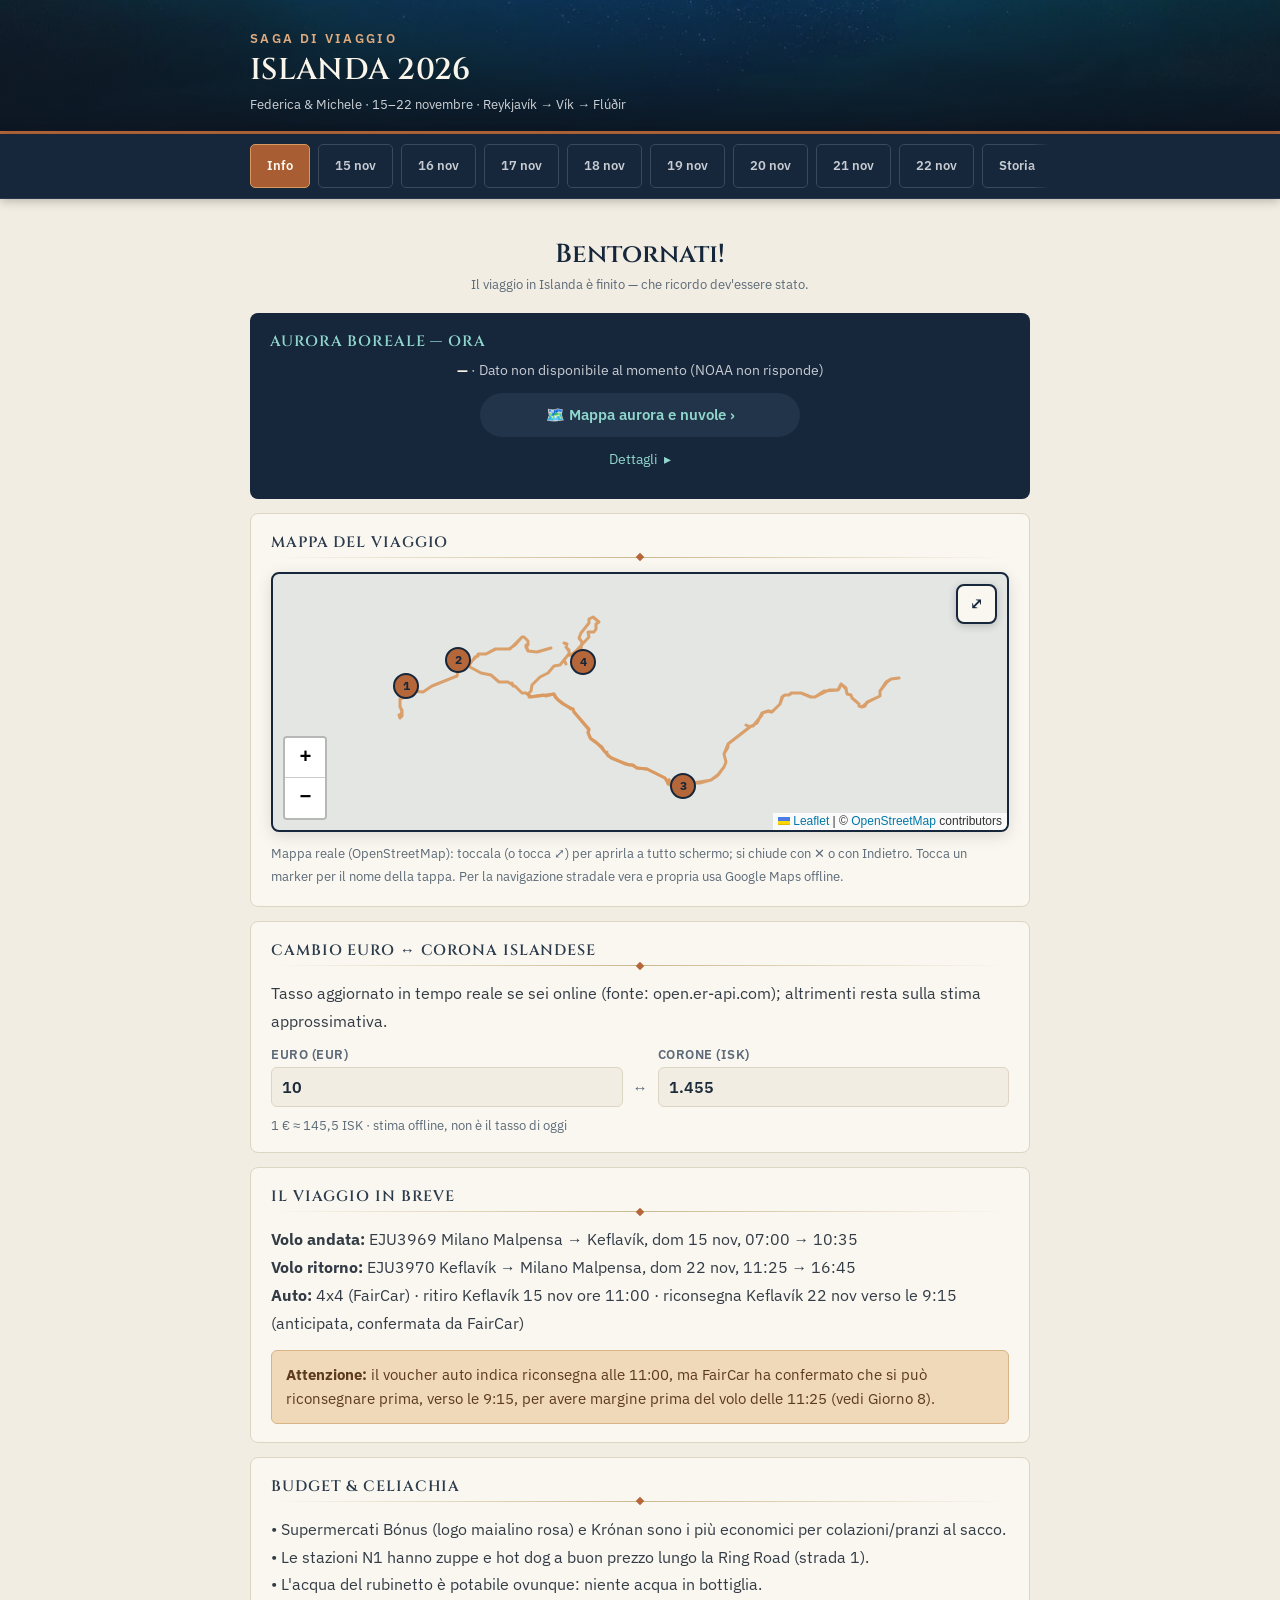
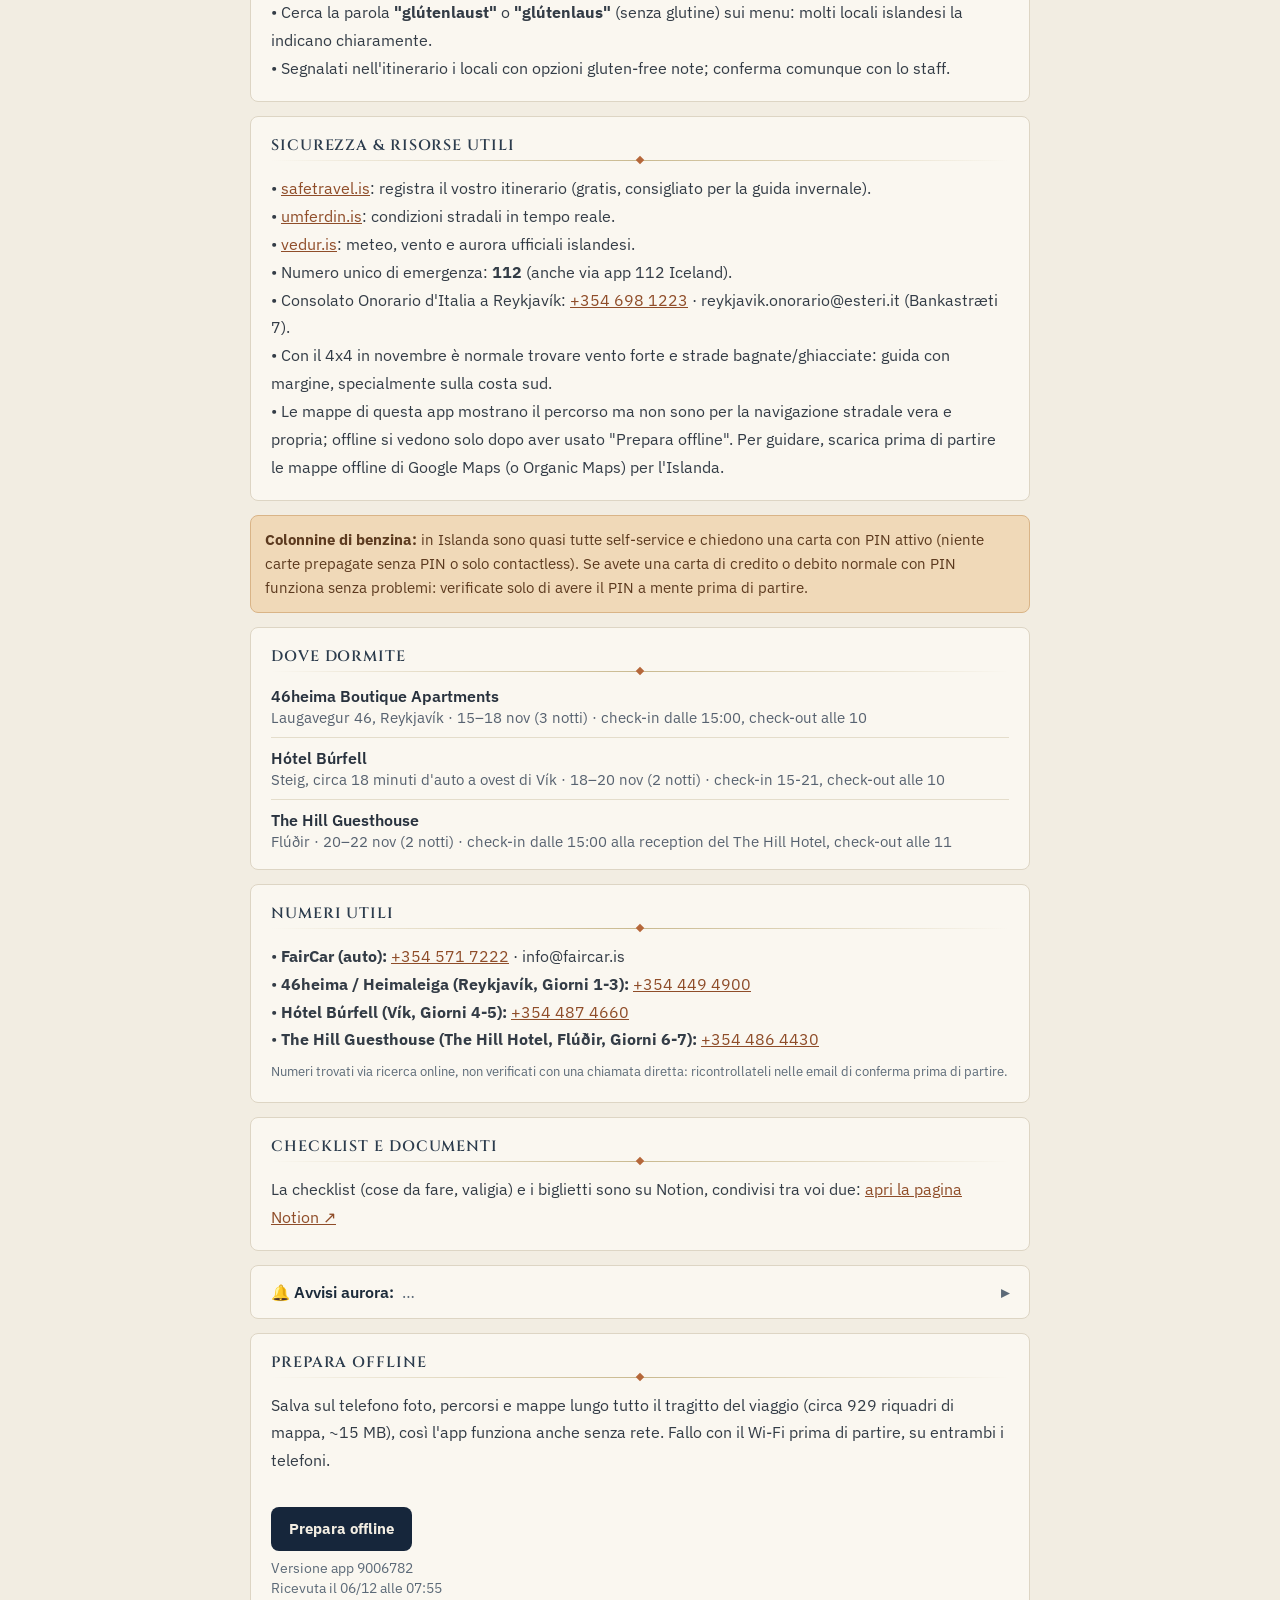
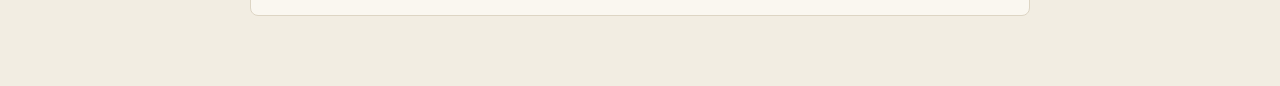
==== commit 5c8cb354: "Giorno 8: pieno all'N1 di Keflavík (tessera sconto N1) Co-Authored-By: Claude Opus 5.5 <noreply@anth" ====
--- a/index.html
+++ b/index.html
@@ -467,7 +467,7 @@
   <div class="panel">
     <div class="panel-title">Prepara offline</div>
     <div class="rune-rule"></div>
-    <div class="line">Salva sul telefono foto, percorsi e mappe lungo tutto il tragitto del viaggio (circa 930 riquadri di mappa, ~15 MB), così l'app funziona anche senza rete. Fallo con il Wi-Fi prima di partire, su entrambi i telefoni.</div>
+    <div class="line">Salva sul telefono foto, percorsi e mappe lungo tutto il tragitto del viaggio (circa 929 riquadri di mappa, ~15 MB), così l'app funziona anche senza rete. Fallo con il Wi-Fi prima di partire, su entrambi i telefoni.</div>
     <div class="offline-bar" id="offline-bar" role="progressbar" aria-valuenow="0" aria-valuemin="0" aria-valuemax="100" hidden><div class="offline-bar__fill" id="offline-fill"></div></div>
     <div class="offline-status" id="offline-status" aria-live="polite"></div>
     <button type="button" class="offline-btn" id="offline-btn">Prepara offline</button>
@@ -767,11 +767,11 @@
     </div>
   </div>
   
-  <div class="section"><div class="section-title">Spostamenti in auto</div><div class="stack"><div class="leg"><div class="leg-route">Flúðir → Distributore Olís (Njarðvík)</div><div class="leg-meta">137 km · ~1h50 (con la burrasca 2h20-2h35)</div><div class="leg-note">Partenza alle 6:00-6:15 invece delle 6:45: c&#x27;è l&#x27;avviso giallo per burrasca (vento 15-23 m/s, raffiche fino a 35-40 m/s, neve o nevischio, dalle 20 di sabato alle 11 al sud e alle 13 a Reykjavík e Keflavík) e l&#x27;Hellisheiði può essere chiusa o lenta: mezz&#x27;ora-tre quarti d&#x27;ora di margine in più.</div></div><div class="leg"><div class="leg-route">Distributore Olís (Njarðvík) → Ring Road Cars</div><div class="leg-meta">4 km · ~6 min</div><div class="leg-note">Pieno di gasolio e scontrino, poi riconsegna verso le 8:30.</div></div><div class="leg"><div class="leg-route">Ring Road Cars → Aeroporto di Keflavík</div><div class="leg-meta">7 km · ~10 min (navetta Ring Road Cars)</div><div class="leg-note">Navetta subito dopo la riconsegna: in aeroporto verso le 9, più di 2 ore prima del volo (la consegna bagagli chiude alle 10:45).</div></div></div><div class="leg-links"><a href="https://umferdin.is/en" target="_blank" rel="noopener" class="leg-link" aria-label="Stato delle strade in Islanda in tempo reale, umferdin.is">Strade ↗</a><a href="https://en.vedur.is/alerts" target="_blank" rel="noopener" class="leg-link" aria-label="Allerte vento e meteo in Islanda, vedur.is">Allerte meteo ↗</a><a href="https://safetravel.is/" target="_blank" rel="noopener" class="leg-link" aria-label="Avvisi di sicurezza del giorno, safetravel.is">Sicurezza ↗</a></div></div>
+  <div class="section"><div class="section-title">Spostamenti in auto</div><div class="stack"><div class="leg"><div class="leg-route">Flúðir → Distributore N1 (Keflavík)</div><div class="leg-meta">140 km · ~1h50 (con la burrasca 2h20-2h35)</div><div class="leg-note">Partenza alle 6:00-6:15 invece delle 6:45: c&#x27;è l&#x27;avviso giallo per burrasca (vento 15-23 m/s, raffiche fino a 35-40 m/s, neve o nevischio, dalle 20 di sabato alle 11 al sud e alle 13 a Reykjavík e Keflavík) e l&#x27;Hellisheiði può essere chiusa o lenta: mezz&#x27;ora-tre quarti d&#x27;ora di margine in più.</div></div><div class="leg"><div class="leg-route">Distributore N1 (Keflavík) → Ring Road Cars</div><div class="leg-meta">5 km · ~8 min</div><div class="leg-note">Pieno di gasolio con la tessera N1 e scontrino, poi riconsegna verso le 8:30.</div></div><div class="leg"><div class="leg-route">Ring Road Cars → Aeroporto di Keflavík</div><div class="leg-meta">7 km · ~10 min (navetta Ring Road Cars)</div><div class="leg-note">Navetta subito dopo la riconsegna: in aeroporto verso le 9, più di 2 ore prima del volo (la consegna bagagli chiude alle 10:45).</div></div></div><div class="leg-links"><a href="https://umferdin.is/en" target="_blank" rel="noopener" class="leg-link" aria-label="Stato delle strade in Islanda in tempo reale, umferdin.is">Strade ↗</a><a href="https://en.vedur.is/alerts" target="_blank" rel="noopener" class="leg-link" aria-label="Allerte vento e meteo in Islanda, vedur.is">Allerte meteo ↗</a><a href="https://safetravel.is/" target="_blank" rel="noopener" class="leg-link" aria-label="Avvisi di sicurezza del giorno, safetravel.is">Sicurezza ↗</a></div></div>
   
   <div class="section">
     <div class="section-title">Itinerario</div>
-    <div class="stack"><div class="act-card"><div class="act-body"><div class="act-top"><div class="act-title">Partenza da Flúðir</div><div class="act-time">06:00</div></div><div class="act-desc">Perché così presto: da sabato alle 20 c&#x27;è l&#x27;avviso giallo per burrasca da sud-est (vento 15-23 m/s, raffiche fino a 35-40 m/s, neve o nevischio poi pioggia), che al sud dura fino alle 11 e a Reykjavík e Keflavík fino alle 13. L&#x27;Hellisheiði, l&#x27;altopiano tra Hveragerði e Reykjavík, con queste raffiche può chiudere o essere molto lenta. Alle 5 guardate umferdin.is (Hellisheiði, Þrengslavegur, Suðurstrandarvegur) e scegliete il percorso aperto: 1) Hellisheiði, il solito (~1h50 senza vento); 2) Þrengsli, strada 39, se è chiusa l&#x27;Hellisheiði (~2h); 3) costa, strade 38 e 427 via Þorlákshöfn e Grindavík, solo se le prime due sono chiuse e la 427 è aperta: è la più esposta al vento (~2h15). Se è tutto chiuso, chiamate Ring Road Cars (+354 779 9499, dalle 4) e controllate il volo. Lasciate la chiave come concordato con la reception.</div><div class="act-links"><a class="act-link act-link--nav" href="https://www.google.com/maps/dir/?api=1&amp;destination=63.9797%2C-22.5467" target="_blank" rel="noopener">Naviga percorso 1 (Hellisheiði) ↗</a><a class="act-link act-link--nav" href="https://www.google.com/maps/dir/?api=1&amp;destination=63.9797%2C-22.5467&amp;waypoints=63.9696%2C-21.4580" target="_blank" rel="noopener">Naviga percorso 2 (Þrengsli) ↗</a><a class="act-link act-link--nav" href="https://www.google.com/maps/dir/?api=1&amp;destination=63.9797%2C-22.5467&amp;waypoints=63.8560%2C-21.3800%7C63.8420%2C-22.4300" target="_blank" rel="noopener">Naviga percorso 3 (costa) ↗</a></div></div></div><div class="act-card"><div class="photo-slot photo-slot--thumb" data-photo="d8-pieno-al-distributore-olis.jpg" style="--bg1:#3a2f22;--bg2:#5c4a33"><img src="images/web/d8-pieno-al-distributore-olis.webp" alt="Pieno al distributore Olís (Njarðvík)" loading="lazy" onerror="this.parentElement.classList.add('photo-slot--empty')"><div class="photo-slot__ph"><svg viewBox="0 0 64 56" class="photo-slot__icon" aria-hidden="true"><rect x="8" y="30" width="14" height="16" fill="#f2ede2"/><polygon points="6,30 15,20 24,30" fill="#d9985f"/><rect x="26" y="24" width="16" height="22" fill="#f2ede2" opacity="0.9"/><polygon points="24,24 34,12 44,24" fill="#d9985f"/><rect x="46" y="33" width="12" height="13" fill="#f2ede2" opacity="0.8"/><polygon points="44,33 52,25 60,33" fill="#d9985f"/></svg><span>Pieno al distributore Olís (Njarðvík)</span></div></div><div class="act-body"><div class="act-top"><div class="act-title">Pieno al distributore Olís (Njarðvík)</div><div class="act-time">~08:15</div></div><div class="act-desc">Olís di Fitjabakki 2-4, sulla Reykjanesbraut all&#x27;ingresso di Njarðvík, a circa 4 km dal noleggio (il contratto chiede un distributore entro 15 km). L&#x27;auto è a gasolio: pompa &quot;Dísel&quot;. Pagate alla colonnina con la carta e il PIN e chiedete lo scontrino (&quot;Kvittun&quot;), che va mostrato alla riconsegna: senza scontrino o con il serbatoio non pieno ci sono 30 € di penale più il carburante.</div><div class="act-cost">€ carburante</div><div class="act-links"><a class="act-link act-link--nav" href="https://www.google.com/maps/dir/?api=1&amp;destination=63.9797%2C-22.5467" target="_blank" rel="noopener">Naviga ↗</a></div></div></div><div class="act-card"><div class="act-body"><div class="act-top"><div class="act-title">Riconsegna auto Ring Road Cars</div><div class="act-time">~08:30</div></div><div class="act-desc">Bogatröð 1, Ásbrú. Riconsegna anticipata alle 8:30 (il volo è alle 11:25): mostrate lo scontrino del pieno e fate le foto all&#x27;auto. Poi la navetta per il terminal.</div><div class="act-links"><a class="act-link act-link--nav" href="https://www.google.com/maps/dir/?api=1&amp;destination=63.9650%2C-22.5746" target="_blank" rel="noopener">Naviga ↗</a></div></div></div><div class="act-card"><div class="act-body"><div class="act-top"><div class="act-title">Volo EJU3970 Keflavík → Milano Malpensa</div><div class="act-time">11:25</div></div><div class="act-desc">Arrivo previsto alle 16:45. Con il vento forte i voli possono essere in ritardo: controllate lo stato del volo nell&#x27;app easyJet prima di partire da Flúðir.</div></div></div></div>
+    <div class="stack"><div class="act-card"><div class="act-body"><div class="act-top"><div class="act-title">Partenza da Flúðir</div><div class="act-time">06:00</div></div><div class="act-desc">Perché così presto: da sabato alle 20 c&#x27;è l&#x27;avviso giallo per burrasca da sud-est (vento 15-23 m/s, raffiche fino a 35-40 m/s, neve o nevischio poi pioggia), che al sud dura fino alle 11 e a Reykjavík e Keflavík fino alle 13. L&#x27;Hellisheiði, l&#x27;altopiano tra Hveragerði e Reykjavík, con queste raffiche può chiudere o essere molto lenta. Alle 5 guardate umferdin.is (Hellisheiði, Þrengslavegur, Suðurstrandarvegur) e scegliete il percorso aperto: 1) Hellisheiði, il solito (~1h50 senza vento); 2) Þrengsli, strada 39, se è chiusa l&#x27;Hellisheiði (~2h); 3) costa, strade 38 e 427 via Þorlákshöfn e Grindavík, solo se le prime due sono chiuse e la 427 è aperta: è la più esposta al vento (~2h15). Se è tutto chiuso, chiamate Ring Road Cars (+354 779 9499, dalle 4) e controllate il volo. Lasciate la chiave come concordato con la reception.</div><div class="act-links"><a class="act-link act-link--nav" href="https://www.google.com/maps/dir/?api=1&amp;destination=63.9972%2C-22.5829" target="_blank" rel="noopener">Naviga percorso 1 (Hellisheiði) ↗</a><a class="act-link act-link--nav" href="https://www.google.com/maps/dir/?api=1&amp;destination=63.9972%2C-22.5829&amp;waypoints=63.9696%2C-21.4580" target="_blank" rel="noopener">Naviga percorso 2 (Þrengsli) ↗</a><a class="act-link act-link--nav" href="https://www.google.com/maps/dir/?api=1&amp;destination=63.9972%2C-22.5829&amp;waypoints=63.8560%2C-21.3800%7C63.8420%2C-22.4300" target="_blank" rel="noopener">Naviga percorso 3 (costa) ↗</a></div></div></div><div class="act-card"><div class="photo-slot photo-slot--thumb" data-photo="d8-pieno-al-distributore-n1.jpg" style="--bg1:#3a2f22;--bg2:#5c4a33"><img src="images/web/d8-pieno-al-distributore-n1.webp" alt="Pieno al distributore N1 (Keflavík)" loading="lazy" onerror="this.parentElement.classList.add('photo-slot--empty')"><div class="photo-slot__ph"><svg viewBox="0 0 64 56" class="photo-slot__icon" aria-hidden="true"><rect x="8" y="30" width="14" height="16" fill="#f2ede2"/><polygon points="6,30 15,20 24,30" fill="#d9985f"/><rect x="26" y="24" width="16" height="22" fill="#f2ede2" opacity="0.9"/><polygon points="24,24 34,12 44,24" fill="#d9985f"/><rect x="46" y="33" width="12" height="13" fill="#f2ede2" opacity="0.8"/><polygon points="44,33 52,25 60,33" fill="#d9985f"/></svg><span>Pieno al distributore N1 (Keflavík)</span></div></div><div class="act-body"><div class="act-top"><div class="act-title">Pieno al distributore N1 (Keflavík)</div><div class="act-time">~08:15</div></div><div class="act-desc">N1 di Flugvellir 27, a Keflavík, circa 4 km dal noleggio (il contratto chiede un distributore entro 15 km); in alternativa l&#x27;N1 di Hólsvöllur, ancora più vicino (2,5 km). Usate la tessera N1 per lo sconto: avvicinatela o inseritela alla colonnina prima di pagare. L&#x27;auto è a gasolio: pompa &quot;Dísel&quot;. Pagate con la carta e il PIN e chiedete lo scontrino (&quot;Kvittun&quot;), che va mostrato alla riconsegna: senza scontrino o con il serbatoio non pieno ci sono 30 € di penale più il carburante. Con il vento forte tenete salde le portiere.</div><div class="act-cost">€ carburante</div><div class="act-links"><a class="act-link act-link--nav" href="https://www.google.com/maps/dir/?api=1&amp;destination=63.9972%2C-22.5829" target="_blank" rel="noopener">Naviga ↗</a></div></div></div><div class="act-card"><div class="act-body"><div class="act-top"><div class="act-title">Riconsegna auto Ring Road Cars</div><div class="act-time">~08:30</div></div><div class="act-desc">Bogatröð 1, Ásbrú. Riconsegna anticipata alle 8:30 (il volo è alle 11:25): mostrate lo scontrino del pieno e fate le foto all&#x27;auto. Poi la navetta per il terminal.</div><div class="act-links"><a class="act-link act-link--nav" href="https://www.google.com/maps/dir/?api=1&amp;destination=63.9650%2C-22.5746" target="_blank" rel="noopener">Naviga ↗</a></div></div></div><div class="act-card"><div class="act-body"><div class="act-top"><div class="act-title">Volo EJU3970 Keflavík → Milano Malpensa</div><div class="act-time">11:25</div></div><div class="act-desc">Arrivo previsto alle 16:45. Con il vento forte i voli possono essere in ritardo: controllate lo stato del volo nell&#x27;app easyJet prima di partire da Flúðir.</div></div></div></div>
   </div>
   <div class="culture-card"><div class="culture-card__label"><svg viewBox="0 0 64 56" xmlns="http://www.w3.org/2000/svg" aria-hidden="true"><path d="M2 20 Q20 8 34 18 T62 12" stroke="#8fd6cd" stroke-width="2" fill="none" opacity="0.8"/><circle cx="50" cy="9" r="4.5" fill="#f2ede2"/><polygon points="6,50 20,26 34,50" fill="#f2ede2" opacity="0.9"/><polygon points="26,50 42,18 60,50" fill="#d9985f"/></svg>Storia &amp; curiosità</div><p>L&#x27;aeroporto di Keflavík, oggi il principale scalo internazionale dell&#x27;isola, fu costruito durante la seconda guerra mondiale dagli Stati Uniti, che vi mantennero una base militare fino al 2006. Il terminal passeggeri, inaugurato nel 1987, porta il nome di Leifr Eiríksson, l&#x27;esploratore islandese che intorno all&#x27;anno 1000 raggiunse le coste del Nord America.</p><p>Keflavík nacque come porto di pesca e di commercio; nel 1994 si è unita a Njarðvík e Hafnir nel comune di Reykjanesbær.</p><div class="culture-card__src">Su Wikipedia: <a href="https://it.wikipedia.org/wiki/Keflavik" target="_blank" rel="noopener">Keflavík</a> · <a href="https://it.wikipedia.org/wiki/Reykjanesbær" target="_blank" rel="noopener">Reykjanesbær</a> · <a href="https://it.wikipedia.org/wiki/Leif_Erikson" target="_blank" rel="noopener">Leif Erikson</a></div></div>
   <div class="section">
@@ -859,11 +859,11 @@
 <script>
 const SEASONAL = {"reykjavik": {"tmax": 4, "tmin": -1, "desc": "Nuvoloso, rovesci di pioggia/neve frequenti", "wind": "moderato-forte"}, "vik": {"tmax": 5, "tmin": 0, "desc": "Molto piovoso, tipico della costa sud", "wind": "forte, zona esposta"}, "fludir": {"tmax": 3, "tmin": -3, "desc": "Più freddo, neve possibile in quota", "wind": "moderato"}, "keflavik": {"tmax": 4, "tmin": -1, "desc": "Piovoso e ventoso, zona costiera aperta", "wind": "forte"}};
 const LOCATIONS = {"reykjavik": {"name": "Reykjavík", "lat": 64.1466, "lon": -21.9426, "vedur": 1, "oss": 1470}, "vik": {"name": "Vík í Mýrdal", "lat": 63.4186, "lon": -19.006, "vedur": 36049, "oss": 6049}, "fludir": {"name": "Flúðir", "lat": 64.1372, "lon": -20.3033, "vedur": 36415, "oss": 36415}, "keflavik": {"name": "Keflavík", "lat": 63.995, "lon": -22.6239, "vedur": 990, "oss": 1350}};
-const DAY_ROUTES = {"d1": [{"name": "Aeroporto Keflavík", "lat": 63.995, "lon": -22.6239}, {"name": "Ufficio FairCar", "lat": 63.965, "lon": -22.5746}, {"name": "Bridge Between Continents", "lat": 63.8697, "lon": -22.6764}, {"name": "Gunnuhver", "lat": 63.8192, "lon": -22.6846}, {"name": "Reykjanesviti", "lat": 63.8158, "lon": -22.7042}, {"name": "Reykjavík", "lat": 64.1466, "lon": -21.9426}], "d2": [{"name": "Reykjavík", "lat": 64.1466, "lon": -21.9426}, {"name": "Whales of Iceland", "lat": 64.1557, "lon": -21.9488}, {"name": "Tjörnin", "lat": 64.1461, "lon": -21.9425}, {"name": "Þingholt", "lat": 64.1445, "lon": -21.934}, {"name": "Hallgrímskirkja", "lat": 64.1417, "lon": -21.9266}, {"name": "Strada arcobaleno", "lat": 64.1458, "lon": -21.9316}, {"name": "Usato Croce Rossa", "lat": 64.146, "lon": -21.931}, {"name": "Sun Voyager", "lat": 64.147, "lon": -21.9213}, {"name": "Harpa", "lat": 64.15, "lon": -21.9326}, {"name": "Dómkirkjan", "lat": 64.1467, "lon": -21.9393}, {"name": "Landakotskirkja", "lat": 64.1474, "lon": -21.9485}], "d3": [{"name": "Reykjavík", "lat": 64.1466, "lon": -21.9426}, {"name": "Þingvellir", "lat": 64.2559, "lon": -21.1297}, {"name": "Laugarvatn", "lat": 64.2141, "lon": -20.729}, {"name": "Reykjavík", "lat": 64.1466, "lon": -21.9426}], "d4": [{"name": "Reykjavík", "lat": 64.1466, "lon": -21.9426}, {"name": "Seljalandsfoss", "lat": 63.6156, "lon": -19.9886}, {"name": "Skógafoss", "lat": 63.5321, "lon": -19.5116}, {"name": "Dyrhólaey", "lat": 63.4033, "lon": -19.125}, {"name": "Reynisfjara", "lat": 63.4038, "lon": -19.0428}, {"name": "Víkurkirkja", "lat": 63.4193, "lon": -19.0058}, {"name": "Hótel Búrfell", "lat": 63.4552, "lon": -19.1793}], "d5": [{"name": "Hótel Búrfell", "lat": 63.4552, "lon": -19.1793}, {"name": "Jökulsárlón", "lat": 64.0481, "lon": -16.1799}, {"name": "Diamond Beach", "lat": 64.0436, "lon": -16.178}, {"name": "Fjaðrárgljúfur", "lat": 63.7722, "lon": -18.1725}, {"name": "Hótel Búrfell", "lat": 63.4552, "lon": -19.1793}], "d6": [{"name": "Hótel Búrfell", "lat": 63.4552, "lon": -19.1793}, {"name": "Pylsuvagninn", "lat": 63.9378, "lon": -21.0043}, {"name": "Kerið", "lat": 64.041, "lon": -20.8834}, {"name": "Skálholt", "lat": 64.1253, "lon": -20.5241}, {"name": "Flúðir", "lat": 64.1372, "lon": -20.3033}, {"name": "Secret Lagoon", "lat": 64.1372, "lon": -20.309}], "d7": [{"name": "Flúðir", "lat": 64.1372, "lon": -20.3033}, {"name": "Geysir", "lat": 64.3128, "lon": -20.3009}, {"name": "Gullfoss", "lat": 64.3271, "lon": -20.1199}, {"name": "Faxi", "lat": 64.2266, "lon": -20.3402}, {"name": "Hrunalaug", "lat": 64.1329, "lon": -20.2551}, {"name": "Efstidalur II", "lat": 64.2423, "lon": -20.5521}, {"name": "Flúðir", "lat": 64.1372, "lon": -20.3033}], "d8": [{"name": "Flúðir", "lat": 64.1372, "lon": -20.3033}, {"name": "Distributore Olís", "lat": 63.9797, "lon": -22.5467}, {"name": "Ring Road Cars", "lat": 63.965, "lon": -22.5746}, {"name": "Aeroporto Keflavík", "lat": 63.995, "lon": -22.6239}]};
-const DAY_GEOMETRY = {"d1":[[63.9962,-22.62549],[63.99628,-22.62527],[63.99639,-22.62516],[63.99687,-22.62513],[63.99722,-22.62503],[63.99784,-22.62503],[63.99797,-22.62625],[63.99823,-22.62708],[63.99839,-22.6274],[63.99862,-22.6277],[63.99885,-22.6279],[63.99916,-22.62805],[63.99957,-22.62803],[64.0,-22.62775],[64.00037,-22.62722],[64.00062,-22.6266],[64.00089,-22.62546],[64.00106,-22.62432],[64.00211,-22.61562],[64.00264,-22.61084],[64.00276,-22.60863],[64.00268,-22.60491],[64.00278,-22.60298],[64.0023,-22.60126],[64.00141,-22.59902],[64.00064,-22.59673],[64.00002,-22.59508],[63.99925,-22.59334],[63.9979,-22.59052],[63.99746,-22.58973],[63.99734,-22.5896],[63.99725,-22.58958],[63.99711,-22.58964],[63.99699,-22.58949],[63.99681,-22.58883],[63.99643,-22.58777],[63.99605,-22.587],[63.99413,-22.58376],[63.99307,-22.58209],[63.99206,-22.58062],[63.99153,-22.57989],[63.99112,-22.57945],[63.99076,-22.57897],[63.99056,-22.57886],[63.99042,-22.57903],[63.99036,-22.57903],[63.99026,-22.57893],[63.99011,-22.57841],[63.98992,-22.57799],[63.98931,-22.57696],[63.98602,-22.5726],[63.98437,-22.57013],[63.98237,-22.5666],[63.98185,-22.56547],[63.98053,-22.56219],[63.98039,-22.562],[63.98025,-22.56198],[63.97945,-22.56294],[63.9788,-22.56351],[63.97753,-22.56522],[63.97733,-22.56546],[63.97696,-22.56573],[63.97655,-22.56581],[63.97353,-22.56569],[63.97275,-22.5657],[63.97192,-22.56622],[63.97094,-22.56729],[63.97042,-22.56825],[63.97,-22.56915],[63.96959,-22.57038],[63.96928,-22.57153],[63.96796,-22.57675],[63.96674,-22.57486],[63.96654,-22.5749],[63.96629,-22.57537],[63.96589,-22.57478],[63.96528,-22.57695],[63.96483,-22.57636],[63.96448,-22.57557],[63.96457,-22.575],[63.96502,-22.5734],[63.96178,-22.56813],[63.95898,-22.56087],[63.95789,-22.56408],[63.95755,-22.56536],[63.95651,-22.57044],[63.9531,-22.58427],[63.95208,-22.58957],[63.94872,-22.60036],[63.94401,-22.61612],[63.94316,-22.61856],[63.93999,-22.62705],[63.93957,-22.6283],[63.93807,-22.63336],[63.93763,-22.63516],[63.93727,-22.63693],[63.93702,-22.63848],[63.93431,-22.66038],[63.933,-22.67059],[63.93254,-22.67337],[63.9322,-22.67483],[63.93183,-22.67616],[63.93122,-22.67795],[63.93054,-22.67956],[63.92992,-22.68076],[63.92909,-22.68205],[63.92837,-22.68297],[63.92752,-22.68377],[63.92645,-22.68463],[63.92571,-22.68539],[63.92532,-22.6859],[63.9233,-22.6892],[63.92254,-22.69032],[63.92145,-22.69168],[63.92096,-22.6922],[63.91994,-22.69311],[63.91861,-22.694],[63.9175,-22.69457],[63.91679,-22.69486],[63.91451,-22.69565],[63.91304,-22.69644],[63.91254,-22.69662],[63.91201,-22.6967],[63.91148,-22.69669],[63.91088,-22.69656],[63.90895,-22.69583],[63.9077,-22.69558],[63.89961,-22.6952],[63.89859,-22.69509],[63.89737,-22.6948],[63.88981,-22.6921],[63.88803,-22.69185],[63.88133,-22.69109],[63.87978,-22.69086],[63.87933,-22.69074],[63.87855,-22.69041],[63.87777,-22.68989],[63.87741,-22.68959],[63.87586,-22.68807],[63.87473,-22.68716],[63.87073,-22.68465],[63.87028,-22.68419],[63.86995,-22.68375],[63.86834,-22.68117],[63.86802,-22.68074],[63.86731,-22.67998],[63.86571,-22.67864],[63.86492,-22.67809],[63.86415,-22.67775],[63.86377,-22.67764],[63.86328,-22.67757],[63.8595,-22.67738],[63.84965,-22.67706],[63.84833,-22.67703],[63.8473,-22.67711],[63.84602,-22.67747],[63.84519,-22.67783],[63.84421,-22.67846],[63.83859,-22.68248],[63.83787,-22.68284],[63.8372,-22.68303],[63.83664,-22.68311],[63.83614,-22.68311],[63.83395,-22.68295],[63.83221,-22.68278],[63.83195,-22.68271],[63.83137,-22.68247],[63.83103,-22.68221],[63.8304,-22.68159],[63.83004,-22.68107],[63.82952,-22.68013],[63.82921,-22.67944],[63.8283,-22.67679],[63.82789,-22.67588],[63.82751,-22.67532],[63.82722,-22.67501],[63.8265,-22.67454],[63.82621,-22.67428],[63.82588,-22.67382],[63.82564,-22.67329],[63.8255,-22.67288],[63.82529,-22.67188],[63.82469,-22.66683],[63.82465,-22.66541],[63.82481,-22.66228],[63.82464,-22.66231],[63.82456,-22.66242],[63.82386,-22.66375],[63.82331,-22.6659],[63.82287,-22.66666],[63.82249,-22.6672],[63.82198,-22.66841],[63.8219,-22.66882],[63.82185,-22.67043],[63.82174,-22.67112],[63.82157,-22.67158],[63.82117,-22.67209],[63.82097,-22.67248],[63.82081,-22.67362],[63.82052,-22.67442],[63.82036,-22.67525],[63.82015,-22.67584],[63.82008,-22.67627],[63.81994,-22.67862],[63.81973,-22.68002],[63.81954,-22.68076],[63.81913,-22.68172],[63.81906,-22.68219],[63.81913,-22.68172],[63.81954,-22.68076],[63.81973,-22.68002],[63.81994,-22.67862],[63.82008,-22.67627],[63.82015,-22.67584],[63.82036,-22.67525],[63.82052,-22.67442],[63.82081,-22.67362],[63.82097,-22.67248],[63.82117,-22.67209],[63.82157,-22.67158],[63.82174,-22.67112],[63.82185,-22.67043],[63.8219,-22.66882],[63.82198,-22.66841],[63.82249,-22.6672],[63.82287,-22.66666],[63.82331,-22.6659],[63.82386,-22.66375],[63.82456,-22.66242],[63.82464,-22.66231],[63.82481,-22.66228],[63.82465,-22.66541],[63.82469,-22.66683],[63.82529,-22.67188],[63.8255,-22.67288],[63.82577,-22.6736],[63.8261,-22.67415],[63.8265,-22.67454],[63.82722,-22.67501],[63.82751,-22.67532],[63.82789,-22.67588],[63.8283,-22.67679],[63.82921,-22.67944],[63.82979,-22.68065],[63.8304,-22.68159],[63.83027,-22.68215],[63.8302,-22.68295],[63.83044,-22.69753],[63.83037,-22.698],[63.83027,-22.69821],[63.83013,-22.69834],[63.82828,-22.69849],[63.8282,-22.69853],[63.82816,-22.69863],[63.82845,-22.7057],[63.82843,-22.70595],[63.82838,-22.70604],[63.82829,-22.70607],[63.82807,-22.70598],[63.82744,-22.70547],[63.82715,-22.7053],[63.82699,-22.70526],[63.82628,-22.7054],[63.82575,-22.70522],[63.82459,-22.70403],[63.82334,-22.70254],[63.82211,-22.70124],[63.82047,-22.70001],[63.81951,-22.69901],[63.81766,-22.69748],[63.81746,-22.69711],[63.8172,-22.69633],[63.81702,-22.69663],[63.81662,-22.69713],[63.81611,-22.69797],[63.81524,-22.70022],[63.81512,-22.70062],[63.81492,-22.70229],[63.81477,-22.70312],[63.81458,-22.70381],[63.8148,-22.70407],[63.81458,-22.70381],[63.81477,-22.70312],[63.81492,-22.70229],[63.81512,-22.70062],[63.81524,-22.70022],[63.81611,-22.69797],[63.81662,-22.69713],[63.81702,-22.69663],[63.8172,-22.69633],[63.81746,-22.69711],[63.81766,-22.69748],[63.81951,-22.69901],[63.82047,-22.70001],[63.82211,-22.70124],[63.82334,-22.70254],[63.82459,-22.70403],[63.82575,-22.70522],[63.82628,-22.7054],[63.82699,-22.70526],[63.82715,-22.7053],[63.82744,-22.70547],[63.82807,-22.70598],[63.82829,-22.70607],[63.82838,-22.70604],[63.82845,-22.70586],[63.82845,-22.7057],[63.82816,-22.69863],[63.8282,-22.69853],[63.82828,-22.69849],[63.83013,-22.69834],[63.83027,-22.69821],[63.83037,-22.698],[63.83044,-22.69753],[63.8302,-22.68295],[63.83027,-22.68215],[63.8304,-22.68159],[63.83075,-22.68196],[63.83137,-22.68247],[63.83221,-22.68278],[63.83614,-22.68311],[63.83664,-22.68311],[63.83755,-22.68295],[63.83823,-22.68268],[63.83859,-22.68248],[63.84421,-22.67846],[63.84519,-22.67783],[63.84602,-22.67747],[63.84647,-22.67733],[63.8473,-22.67711],[63.84768,-22.67706],[63.84833,-22.67703],[63.84965,-22.67706],[63.8595,-22.67738],[63.86282,-22.67754],[63.86377,-22.67764],[63.86454,-22.6779],[63.86532,-22.67835],[63.86731,-22.67998],[63.86767,-22.68034],[63.86834,-22.68117],[63.86995,-22.68375],[63.87028,-22.68419],[63.87073,-22.68465],[63.87473,-22.68716],[63.87586,-22.68807],[63.87741,-22.68959],[63.87777,-22.68989],[63.87813,-22.69016],[63.8789,-22.69059],[63.87978,-22.69086],[63.88133,-22.69109],[63.88803,-22.69185],[63.88981,-22.6921],[63.89737,-22.6948],[63.89859,-22.69509],[63.89961,-22.6952],[63.9077,-22.69558],[63.90895,-22.69583],[63.91088,-22.69656],[63.91148,-22.69669],[63.91201,-22.6967],[63.91254,-22.69662],[63.91304,-22.69644],[63.91451,-22.69565],[63.91679,-22.69486],[63.91803,-22.69431],[63.9195,-22.69344],[63.92045,-22.69268],[63.92096,-22.6922],[63.92193,-22.69112],[63.92291,-22.68979],[63.92496,-22.68646],[63.92571,-22.68539],[63.92645,-22.68463],[63.92752,-22.68377],[63.92837,-22.68297],[63.92909,-22.68205],[63.92992,-22.68076],[63.93089,-22.6788],[63.93154,-22.67709],[63.9322,-22.67483],[63.93254,-22.67337],[63.93287,-22.67144],[63.93431,-22.66038],[63.93702,-22.63848],[63.93727,-22.63693],[63.93763,-22.63516],[63.93807,-22.63336],[63.93957,-22.6283],[63.93999,-22.62705],[63.94316,-22.61856],[63.94401,-22.61612],[63.94872,-22.60036],[63.95208,-22.58957],[63.9531,-22.58427],[63.95651,-22.57044],[63.95743,-22.56591],[63.95789,-22.56408],[63.96016,-22.5574],[63.96058,-22.55628],[63.96102,-22.55534],[63.96152,-22.55449],[63.96226,-22.55356],[63.96281,-22.55307],[63.96338,-22.55272],[63.96382,-22.55255],[63.96418,-22.55247],[63.96451,-22.55246],[63.96511,-22.55253],[63.96591,-22.5529],[63.96645,-22.5533],[63.96689,-22.55374],[63.9674,-22.55442],[63.96846,-22.5561],[63.96908,-22.55471],[63.96937,-22.55387],[63.96959,-22.55308],[63.96983,-22.55176],[63.96998,-22.54986],[63.96997,-22.54882],[63.96983,-22.54618],[63.96988,-22.54521],[63.97002,-22.54428],[63.9702,-22.54358],[63.97052,-22.54275],[63.97098,-22.54205],[63.97139,-22.54169],[63.97168,-22.54117],[63.97175,-22.54085],[63.96979,-22.52147],[63.96731,-22.49576],[63.96615,-22.48422],[63.96576,-22.48108],[63.96189,-22.4536],[63.96169,-22.45164],[63.96151,-22.44918],[63.96141,-22.44672],[63.9614,-22.44486],[63.96151,-22.43365],[63.96162,-22.43087],[63.96198,-22.42512],[63.9623,-22.42134],[63.96352,-22.40444],[63.96401,-22.39981],[63.96448,-22.39644],[63.96479,-22.39448],[63.96685,-22.38301],[63.96757,-22.3794],[63.96801,-22.3775],[63.96916,-22.37323],[63.97077,-22.36833],[63.97352,-22.36032],[63.97503,-22.35531],[63.97646,-22.34984],[63.98477,-22.31708],[63.986,-22.31177],[63.9888,-22.29886],[63.99024,-22.29278],[63.99207,-22.28595],[63.99396,-22.27916],[63.99494,-22.27535],[63.99574,-22.27196],[63.99663,-22.26752],[63.99764,-22.26152],[63.99863,-22.25412],[64.00022,-22.24122],[64.00094,-22.23611],[64.00179,-22.23094],[64.00301,-22.22461],[64.00358,-22.22188],[64.01089,-22.18753],[64.01134,-22.18571],[64.01203,-22.18355],[64.01242,-22.18259],[64.01298,-22.18143],[64.01339,-22.18071],[64.01435,-22.17922],[64.01504,-22.17791],[64.01538,-22.17714],[64.01567,-22.17644],[64.01617,-22.17494],[64.01675,-22.17269],[64.01712,-22.17055],[64.01733,-22.16877],[64.01953,-22.14424],[64.02002,-22.14022],[64.0205,-22.13722],[64.0212,-22.13387],[64.02196,-22.13099],[64.02243,-22.12939],[64.02331,-22.12685],[64.02446,-22.12331],[64.02529,-22.12002],[64.02566,-22.118],[64.02591,-22.11616],[64.02734,-22.10326],[64.02778,-22.10072],[64.02815,-22.09919],[64.02886,-22.09686],[64.03075,-22.0913],[64.03139,-22.08915],[64.03239,-22.08488],[64.03317,-22.08082],[64.03362,-22.07896],[64.03398,-22.07782],[64.03444,-22.07658],[64.03558,-22.0741],[64.03602,-22.07301],[64.03658,-22.0712],[64.03693,-22.06968],[64.03719,-22.06809],[64.03739,-22.0664],[64.03874,-22.0506],[64.03909,-22.04753],[64.03974,-22.0434],[64.04041,-22.04011],[64.04104,-22.03766],[64.04152,-22.03591],[64.04719,-22.01663],[64.04797,-22.0137],[64.04895,-22.00936],[64.05034,-22.00137],[64.05288,-21.98441],[64.05345,-21.98011],[64.05458,-21.9733],[64.05694,-21.95753],[64.05742,-21.9549],[64.05858,-21.9492],[64.05876,-21.94797],[64.05926,-21.94305],[64.05954,-21.94183],[64.05993,-21.94069],[64.06044,-21.93975],[64.06087,-21.93925],[64.06141,-21.93887],[64.0629,-21.9383],[64.06543,-21.93754],[64.06606,-21.93743],[64.06676,-21.9375],[64.06693,-21.93736],[64.06702,-21.9372],[64.06711,-21.93718],[64.06722,-21.93729],[64.06727,-21.93747],[64.06752,-21.93768],[64.06775,-21.93779],[64.07024,-21.93849],[64.07309,-21.93936],[64.07426,-21.93963],[64.0758,-21.94021],[64.07595,-21.94011],[64.07601,-21.94],[64.07612,-21.93995],[64.07622,-21.94003],[64.0763,-21.94026],[64.07648,-21.94042],[64.07787,-21.94078],[64.0799,-21.94139],[64.08138,-21.94195],[64.0825,-21.94223],[64.08295,-21.94246],[64.0833,-21.94277],[64.0837,-21.94336],[64.08381,-21.9434],[64.08394,-21.94335],[64.08404,-21.94323],[64.08512,-21.94018],[64.08568,-21.93894],[64.08806,-21.93509],[64.08843,-21.93439],[64.08978,-21.93113],[64.0909,-21.92794],[64.09135,-21.92701],[64.09201,-21.92601],[64.09624,-21.92136],[64.09718,-21.92026],[64.09782,-21.91933],[64.0984,-21.91835],[64.09885,-21.91748],[64.09947,-21.916],[64.10018,-21.91388],[64.10075,-21.91182],[64.10183,-21.9074],[64.10207,-21.90664],[64.10235,-21.90595],[64.10268,-21.9053],[64.1035,-21.9042],[64.10401,-21.90382],[64.1047,-21.90359],[64.10528,-21.90357],[64.10556,-21.90364],[64.10584,-21.90378],[64.10651,-21.90429],[64.10927,-21.9071],[64.1098,-21.90755],[64.11003,-21.90767],[64.11054,-21.90778],[64.11114,-21.90773],[64.11161,-21.90752],[64.1119,-21.90728],[64.11266,-21.90631],[64.11286,-21.90594],[64.11333,-21.90473],[64.11465,-21.90066],[64.11498,-21.8999],[64.11539,-21.8992],[64.11583,-21.89866],[64.11607,-21.89844],[64.11664,-21.89809],[64.11723,-21.89799],[64.11795,-21.89805],[64.12627,-21.89962],[64.12801,-21.89989],[64.12856,-21.90003],[64.12935,-21.90005],[64.13017,-21.89988],[64.13122,-21.89939],[64.13218,-21.89867],[64.13316,-21.89785],[64.13499,-21.91008],[64.13535,-21.91196],[64.13576,-21.91465],[64.13628,-21.91906],[64.13633,-21.92007],[64.13607,-21.92309],[64.1359,-21.92699],[64.13587,-21.92875],[64.13591,-21.93011],[64.13606,-21.93164],[64.13631,-21.93327],[64.1367,-21.93481],[64.13729,-21.93646],[64.13961,-21.94183],[64.14266,-21.94773],[64.14272,-21.94777],[64.14281,-21.94774],[64.14293,-21.94787],[64.14301,-21.94785],[64.14332,-21.94754],[64.14323,-21.94626],[64.14388,-21.94576],[64.14404,-21.94553],[64.1442,-21.9455],[64.14546,-21.94414],[64.14554,-21.94399],[64.14662,-21.94268]],"d2":[[64.14662,-21.94268],[64.14723,-21.94207],[64.14728,-21.94238],[64.14723,-21.94256],[64.14728,-21.94301],[64.14792,-21.94644],[64.14798,-21.94788],[64.14832,-21.94788],[64.15083,-21.94545],[64.15097,-21.94667],[64.15123,-21.9479],[64.15194,-21.9499],[64.1525,-21.95188],[64.15266,-21.95228],[64.15274,-21.95237],[64.15284,-21.9524],[64.1529,-21.95233],[64.15298,-21.95234],[64.15312,-21.95258],[64.15337,-21.95266],[64.15345,-21.95264],[64.15372,-21.95233],[64.15385,-21.95206],[64.15494,-21.94839],[64.1551,-21.94864],[64.15538,-21.9477],[64.15587,-21.94848],[64.15593,-21.94829],[64.15529,-21.94726],[64.15368,-21.95263],[64.15351,-21.95281],[64.15318,-21.95289],[64.15297,-21.95309],[64.15291,-21.95309],[64.15281,-21.95297],[64.15253,-21.95218],[64.15194,-21.9499],[64.15123,-21.9479],[64.15097,-21.94667],[64.15083,-21.94545],[64.14968,-21.94656],[64.14916,-21.94369],[64.14759,-21.94472],[64.14725,-21.94281],[64.14675,-21.94346],[64.14658,-21.94273],[64.14575,-21.94373],[64.1458,-21.94334],[64.14602,-21.94293],[64.1458,-21.94334],[64.14581,-21.94353],[64.14587,-21.94358],[64.14658,-21.94273],[64.14566,-21.93873],[64.14593,-21.9383],[64.1459,-21.93816],[64.14531,-21.93558],[64.14493,-21.93587],[64.1446,-21.9339],[64.14439,-21.93413],[64.1446,-21.9339],[64.14424,-21.9323],[64.14507,-21.9314],[64.1451,-21.93127],[64.14257,-21.92778],[64.14241,-21.92814],[64.14229,-21.92829],[64.14213,-21.92835],[64.14187,-21.9283],[64.14163,-21.92809],[64.14114,-21.92741],[64.14122,-21.92711],[64.1411,-21.92696],[64.14131,-21.92622],[64.1411,-21.92696],[64.14122,-21.92711],[64.14114,-21.92741],[64.14163,-21.92809],[64.14193,-21.92833],[64.14218,-21.92834],[64.14238,-21.92819],[64.14257,-21.92778],[64.14565,-21.93202],[64.14567,-21.93191],[64.1467,-21.9304],[64.14551,-21.92437],[64.14598,-21.92389],[64.14669,-21.9229],[64.147,-21.92222],[64.1462,-21.91974],[64.14585,-21.91819],[64.14566,-21.91658],[64.14564,-21.91464],[64.14581,-21.91467],[64.14581,-21.91617],[64.14586,-21.91689],[64.14606,-21.91831],[64.14634,-21.91948],[64.1494,-21.92886],[64.14957,-21.93008],[64.14955,-21.93127],[64.15008,-21.93142],[64.14998,-21.93233],[64.14993,-21.93244],[64.14986,-21.93246],[64.14978,-21.93231],[64.14986,-21.93136],[64.14955,-21.93127],[64.14933,-21.93258],[64.14905,-21.93337],[64.14631,-21.93792],[64.14649,-21.93888],[64.14653,-21.93892],[64.14666,-21.93886],[64.14672,-21.93889],[64.14686,-21.9397],[64.146,-21.94022],[64.14658,-21.94273],[64.14723,-21.94207],[64.14728,-21.94238],[64.14723,-21.94267],[64.14759,-21.94472],[64.14628,-21.9463],[64.14688,-21.94909]],"d3":[[64.14662,-21.94268],[64.14723,-21.94207],[64.14728,-21.94238],[64.14723,-21.94256],[64.14725,-21.94281],[64.14675,-21.94346],[64.1457,-21.93889],[64.1454,-21.93928],[64.14506,-21.93937],[64.14304,-21.94024],[64.14277,-21.94026],[64.1399,-21.93804],[64.13971,-21.93796],[64.13964,-21.93811],[64.13954,-21.93808],[64.13931,-21.9385],[64.13861,-21.94008],[64.13717,-21.93671],[64.1366,-21.93511],[64.13616,-21.93335],[64.13591,-21.93177],[64.13577,-21.93042],[64.13573,-21.92949],[64.13576,-21.92664],[64.13591,-21.92274],[64.13623,-21.92007],[64.1362,-21.91894],[64.13594,-21.9168],[64.13541,-21.91301],[64.13491,-21.91026],[64.1342,-21.90548],[64.13347,-21.90129],[64.13082,-21.88372],[64.12499,-21.84905],[64.1246,-21.84619],[64.12403,-21.84016],[64.12384,-21.8358],[64.12378,-21.83249],[64.12427,-21.79526],[64.12437,-21.79092],[64.12447,-21.7892],[64.1247,-21.7866],[64.125,-21.78449],[64.12572,-21.78096],[64.12606,-21.7797],[64.12679,-21.77743],[64.13044,-21.76788],[64.13102,-21.7665],[64.13205,-21.7645],[64.13289,-21.76322],[64.13333,-21.76265],[64.13378,-21.76214],[64.13547,-21.7605],[64.13716,-21.75918],[64.13783,-21.75873],[64.13867,-21.75835],[64.13881,-21.75796],[64.13893,-21.75779],[64.13899,-21.75777],[64.13912,-21.75785],[64.13953,-21.75772],[64.14044,-21.75726],[64.14121,-21.75674],[64.14245,-21.75565],[64.1439,-21.75394],[64.14483,-21.75255],[64.14523,-21.75183],[64.1462,-21.74994],[64.14817,-21.74561],[64.14916,-21.7438],[64.15018,-21.74211],[64.15232,-21.73879],[64.15258,-21.73841],[64.15325,-21.73771],[64.15346,-21.73704],[64.15369,-21.73679],[64.15512,-21.73409],[64.15599,-21.73206],[64.15851,-21.72532],[64.15858,-21.72502],[64.1586,-21.72446],[64.15865,-21.72433],[64.1589,-21.72402],[64.15921,-21.72336],[64.16016,-21.72076],[64.16052,-21.71997],[64.16067,-21.71974],[64.16258,-21.71763],[64.16302,-21.71702],[64.16339,-21.71626],[64.16361,-21.71567],[64.1645,-21.71271],[64.16487,-21.71076],[64.16498,-21.7093],[64.16492,-21.7073],[64.16487,-21.70699],[64.16469,-21.70656],[64.16472,-21.70586],[64.16469,-21.70477],[64.16446,-21.70071],[64.16445,-21.69821],[64.1646,-21.69655],[64.16487,-21.69488],[64.16526,-21.69363],[64.1653,-21.69295],[64.16542,-21.69274],[64.16554,-21.69271],[64.16646,-21.69136],[64.16685,-21.69057],[64.16718,-21.68962],[64.16745,-21.68841],[64.16754,-21.68774],[64.16769,-21.68526],[64.16781,-21.68423],[64.16781,-21.68375],[64.16787,-21.68346],[64.16815,-21.68313],[64.16852,-21.68237],[64.17122,-21.6782],[64.17144,-21.67788],[64.17226,-21.67705],[64.17329,-21.67651],[64.17387,-21.67639],[64.17514,-21.67645],[64.17585,-21.67682],[64.17609,-21.676],[64.17633,-21.67547],[64.17696,-21.67474],[64.17807,-21.67305],[64.17834,-21.6725],[64.17854,-21.67176],[64.17865,-21.67071],[64.17865,-21.67008],[64.17853,-21.66842],[64.17854,-21.6672],[64.17972,-21.65466],[64.17993,-21.6499],[64.18023,-21.64504],[64.18052,-21.62704],[64.18089,-21.59899],[64.18049,-21.59076],[64.1806,-21.58798],[64.18074,-21.58654],[64.18115,-21.58392],[64.18192,-21.57973],[64.18215,-21.57777],[64.18235,-21.57528],[64.1827,-21.5726],[64.18313,-21.57052],[64.18461,-21.56474],[64.18479,-21.56386],[64.18511,-21.56169],[64.18539,-21.55925],[64.18614,-21.54852],[64.1863,-21.54716],[64.18654,-21.54571],[64.18753,-21.54152],[64.19509,-21.5137],[64.19562,-21.51131],[64.19595,-21.50934],[64.19612,-21.50799],[64.19657,-21.50296],[64.19673,-21.50161],[64.19712,-21.4992],[64.19774,-21.49654],[64.20039,-21.48705],[64.20075,-21.48552],[64.20109,-21.48355],[64.20137,-21.48131],[64.20154,-21.47891],[64.20184,-21.47113],[64.20226,-21.4682],[64.20266,-21.46631],[64.20309,-21.46471],[64.2034,-21.46383],[64.20462,-21.46094],[64.20521,-21.45934],[64.20571,-21.4576],[64.2063,-21.45502],[64.20714,-21.44947],[64.20828,-21.44141],[64.20885,-21.43712],[64.20897,-21.43589],[64.20963,-21.42667],[64.20971,-21.42363],[64.20965,-21.42225],[64.20949,-21.4205],[64.20929,-21.41903],[64.20902,-21.41773],[64.2083,-21.41496],[64.20697,-21.41043],[64.20645,-21.40816],[64.20598,-21.40476],[64.20572,-21.40215],[64.20566,-21.40089],[64.20567,-21.39963],[64.20581,-21.39717],[64.20614,-21.39292],[64.20637,-21.39124],[64.20663,-21.38989],[64.20795,-21.38369],[64.20835,-21.3822],[64.20935,-21.379],[64.20967,-21.37771],[64.21326,-21.36097],[64.21352,-21.35926],[64.2141,-21.35348],[64.21454,-21.34884],[64.21468,-21.34627],[64.2146,-21.3444],[64.21447,-21.34307],[64.21421,-21.34162],[64.21341,-21.33811],[64.21309,-21.33646],[64.21132,-21.32197],[64.21094,-21.3198],[64.2099,-21.3151],[64.20974,-21.31379],[64.20965,-21.31246],[64.20964,-21.31087],[64.20973,-21.30707],[64.20961,-21.30511],[64.20925,-21.30175],[64.20918,-21.29974],[64.2092,-21.2982],[64.20955,-21.28846],[64.20978,-21.28611],[64.21012,-21.2837],[64.21023,-21.28179],[64.21019,-21.28048],[64.21011,-21.27969],[64.20965,-21.27645],[64.20955,-21.27543],[64.20945,-21.27359],[64.20947,-21.27196],[64.20955,-21.27072],[64.20982,-21.26857],[64.21063,-21.26381],[64.21135,-21.26011],[64.21223,-21.25646],[64.21334,-21.25264],[64.21865,-21.23749],[64.21947,-21.23491],[64.22019,-21.23243],[64.22284,-21.22295],[64.22313,-21.22149],[64.2237,-21.21699],[64.22386,-21.21617],[64.22409,-21.21532],[64.22461,-21.21389],[64.22674,-21.20892],[64.22766,-21.20652],[64.2285,-21.20413],[64.22957,-21.20086],[64.23008,-21.19952],[64.23033,-21.19903],[64.23069,-21.19857],[64.23099,-21.19829],[64.23135,-21.19806],[64.23207,-21.19779],[64.23272,-21.19743],[64.23293,-21.19725],[64.23343,-21.19667],[64.23422,-21.19539],[64.23561,-21.19289],[64.23625,-21.19194],[64.23756,-21.19052],[64.23789,-21.19005],[64.23869,-21.18832],[64.2391,-21.18754],[64.2397,-21.18683],[64.24105,-21.18614],[64.24149,-21.18577],[64.24193,-21.1853],[64.24235,-21.1847],[64.24269,-21.18411],[64.24301,-21.18342],[64.24335,-21.1825],[64.24365,-21.18151],[64.24549,-21.17372],[64.2458,-21.17258],[64.24671,-21.16851],[64.24737,-21.16583],[64.24839,-21.16274],[64.24861,-21.16217],[64.24981,-21.15975],[64.25009,-21.15907],[64.2511,-21.15609],[64.25222,-21.15269],[64.25323,-21.14829],[64.25356,-21.14711],[64.25483,-21.14368],[64.25468,-21.14341],[64.25463,-21.14305],[64.2548,-21.14189],[64.25481,-21.14087],[64.25462,-21.13571],[64.25469,-21.13447],[64.25527,-21.13058],[64.2555,-21.13007],[64.25563,-21.12998],[64.25578,-21.13026],[64.2558,-21.13042],[64.25568,-21.13136],[64.25506,-21.13205],[64.25483,-21.13343],[64.25465,-21.13495],[64.25464,-21.13679],[64.25481,-21.14165],[64.25464,-21.14289],[64.25473,-21.14332],[64.25487,-21.14357],[64.25586,-21.14124],[64.25638,-21.14031],[64.25685,-21.13962],[64.25707,-21.13933],[64.25856,-21.13775],[64.26072,-21.13554],[64.26143,-21.13466],[64.26215,-21.13356],[64.26387,-21.12984],[64.26435,-21.12898],[64.26475,-21.12847],[64.26616,-21.12701],[64.26675,-21.12618],[64.2671,-21.12557],[64.26772,-21.1242],[64.2697,-21.1191],[64.27033,-21.11759],[64.27103,-21.11605],[64.275,-21.10783],[64.27655,-21.10444],[64.27714,-21.1029],[64.27765,-21.10121],[64.27872,-21.09681],[64.27907,-21.09502],[64.27921,-21.09412],[64.27932,-21.09296],[64.27931,-21.08548],[64.27926,-21.08441],[64.27907,-21.08315],[64.27874,-21.08165],[64.27746,-21.07632],[64.27726,-21.0757],[64.27691,-21.07505],[64.2767,-21.07478],[64.27637,-21.07449],[64.27597,-21.07432],[64.27519,-21.07432],[64.27483,-21.07416],[64.27419,-21.07364],[64.27367,-21.07293],[64.27324,-21.07215],[64.27258,-21.0707],[64.27117,-21.06699],[64.271,-21.06664],[64.27079,-21.06629],[64.27034,-21.06577],[64.2686,-21.06408],[64.26804,-21.06336],[64.26751,-21.06257],[64.26672,-21.06108],[64.26603,-21.05943],[64.26536,-21.05764],[64.2643,-21.0553],[64.26336,-21.05375],[64.26288,-21.05308],[64.26173,-21.05166],[64.26127,-21.05083],[64.26085,-21.04983],[64.26063,-21.04914],[64.26037,-21.04809],[64.26014,-21.04666],[64.26005,-21.04566],[64.26001,-21.04432],[64.26011,-21.04038],[64.26008,-21.03973],[64.25995,-21.0388],[64.25959,-21.03758],[64.25874,-21.03615],[64.25855,-21.03571],[64.2583,-21.03477],[64.25816,-21.03386],[64.25815,-21.03126],[64.25799,-21.0303],[64.25776,-21.02951],[64.25754,-21.02903],[64.25722,-21.02862],[64.25702,-21.02846],[64.25643,-21.02811],[64.25486,-21.02736],[64.25423,-21.0269],[64.25386,-21.02655],[64.25313,-21.02557],[64.25269,-21.02479],[64.25206,-21.02347],[64.25189,-21.02318],[64.25161,-21.02288],[64.2512,-21.02266],[64.25078,-21.02264],[64.24916,-21.02308],[64.24874,-21.02329],[64.24781,-21.02419],[64.24723,-21.02447],[64.24673,-21.02449],[64.24533,-21.02432],[64.24488,-21.02439],[64.24455,-21.02453],[64.24402,-21.02487],[64.24153,-21.02744],[64.24071,-21.02808],[64.2402,-21.02838],[64.2392,-21.02879],[64.23828,-21.02902],[64.23753,-21.029],[64.23617,-21.02866],[64.23565,-21.02872],[64.23533,-21.02885],[64.23489,-21.02912],[64.23359,-21.03021],[64.23324,-21.03073],[64.23297,-21.0313],[64.23269,-21.03217],[64.23254,-21.03284],[64.23238,-21.0344],[64.23236,-21.03635],[64.23225,-21.03745],[64.23204,-21.03861],[64.23129,-21.04196],[64.23042,-21.04871],[64.23003,-21.05014],[64.22977,-21.05075],[64.22921,-21.0516],[64.22891,-21.05188],[64.22853,-21.0521],[64.22244,-21.05419],[64.22185,-21.05436],[64.22142,-21.05442],[64.22074,-21.05435],[64.22023,-21.05419],[64.21956,-21.05379],[64.21886,-21.05318],[64.20598,-21.04031],[64.20525,-21.03954],[64.20441,-21.0385],[64.19921,-21.03173],[64.19831,-21.03029],[64.19774,-21.02919],[64.19716,-21.02784],[64.19677,-21.02678],[64.19604,-21.02435],[64.19557,-21.0222],[64.19514,-21.01934],[64.19497,-21.01753],[64.19487,-21.01583],[64.19486,-21.01297],[64.19522,-21.00608],[64.19607,-20.99245],[64.1962,-20.9885],[64.19625,-20.98266],[64.19609,-20.97867],[64.19585,-20.97467],[64.1954,-20.97021],[64.19458,-20.96304],[64.1929,-20.94979],[64.19219,-20.94336],[64.19177,-20.93829],[64.19166,-20.9363],[64.19159,-20.93202],[64.19177,-20.92515],[64.19213,-20.92039],[64.1927,-20.9158],[64.19314,-20.91299],[64.19367,-20.91015],[64.195,-20.90411],[64.19585,-20.8993],[64.19656,-20.89402],[64.19703,-20.8889],[64.19739,-20.88316],[64.19808,-20.87665],[64.1993,-20.86856],[64.19993,-20.86359],[64.20011,-20.86119],[64.20023,-20.85861],[64.20028,-20.85311],[64.20022,-20.84983],[64.2003,-20.84636],[64.20044,-20.84401],[64.20062,-20.84186],[64.20124,-20.8372],[64.20189,-20.83294],[64.20225,-20.8291],[64.20249,-20.82449],[64.2024,-20.81911],[64.20186,-20.8113],[64.20183,-20.80739],[64.20194,-20.80509],[64.20212,-20.80278],[64.20232,-20.80106],[64.20268,-20.7987],[64.20307,-20.7969],[64.20371,-20.79448],[64.20521,-20.78973],[64.20585,-20.78732],[64.20645,-20.78425],[64.20689,-20.78099],[64.20743,-20.77414],[64.20771,-20.77247],[64.2082,-20.77043],[64.20864,-20.76796],[64.20898,-20.76358],[64.2094,-20.76009],[64.21007,-20.75681],[64.21061,-20.75493],[64.211,-20.75336],[64.21126,-20.75206],[64.21159,-20.74983],[64.21174,-20.74835],[64.21175,-20.74759],[64.2119,-20.74591],[64.21194,-20.74487],[64.21187,-20.7437],[64.21179,-20.74339],[64.21168,-20.7432],[64.21166,-20.74289],[64.21176,-20.74266],[64.21188,-20.74265],[64.21201,-20.7425],[64.2123,-20.74172],[64.21304,-20.73872],[64.21332,-20.73793],[64.21365,-20.7374],[64.21456,-20.7366],[64.21436,-20.73567],[64.21434,-20.73521],[64.21446,-20.73324],[64.21475,-20.73096],[64.21441,-20.73075],[64.21377,-20.73064],[64.21377,-20.73112],[64.21426,-20.7311],[64.21431,-20.73072],[64.21452,-20.7308],[64.21475,-20.73096],[64.21446,-20.73324],[64.21434,-20.73521],[64.21436,-20.73567],[64.21456,-20.7366],[64.21365,-20.7374],[64.21332,-20.73793],[64.21319,-20.73824],[64.21295,-20.73908],[64.21218,-20.74231],[64.21197,-20.74288],[64.21198,-20.74314],[64.21192,-20.74351],[64.21196,-20.74443],[64.21189,-20.74634],[64.21159,-20.74983],[64.21126,-20.75206],[64.211,-20.75336],[64.21061,-20.75493],[64.21007,-20.75681],[64.2094,-20.76009],[64.20898,-20.76358],[64.20864,-20.76796],[64.2082,-20.77043],[64.20771,-20.77247],[64.20743,-20.77414],[64.20689,-20.78099],[64.20645,-20.78425],[64.20585,-20.78732],[64.20521,-20.78973],[64.20371,-20.79448],[64.20307,-20.7969],[64.20268,-20.7987],[64.20232,-20.80106],[64.20212,-20.80278],[64.20194,-20.80509],[64.20183,-20.80739],[64.20186,-20.8113],[64.2024,-20.81911],[64.20249,-20.82449],[64.20225,-20.8291],[64.20189,-20.83294],[64.20124,-20.8372],[64.20062,-20.84186],[64.20044,-20.84401],[64.2003,-20.84636],[64.20022,-20.84983],[64.20028,-20.85311],[64.20023,-20.85861],[64.20011,-20.86119],[64.19993,-20.86359],[64.1993,-20.86856],[64.19808,-20.87665],[64.19739,-20.88316],[64.19703,-20.8889],[64.19656,-20.89402],[64.19585,-20.8993],[64.195,-20.90411],[64.19367,-20.91015],[64.19314,-20.91299],[64.1927,-20.9158],[64.19213,-20.92039],[64.19177,-20.92515],[64.19159,-20.93202],[64.19166,-20.9363],[64.19177,-20.93829],[64.19219,-20.94336],[64.1929,-20.94979],[64.19458,-20.96304],[64.1954,-20.97021],[64.19585,-20.97467],[64.19609,-20.97867],[64.19625,-20.98266],[64.1962,-20.9885],[64.19607,-20.99245],[64.19522,-21.00608],[64.19486,-21.01297],[64.19487,-21.01583],[64.19497,-21.01753],[64.19514,-21.01934],[64.19557,-21.0222],[64.19604,-21.02435],[64.19677,-21.02678],[64.19716,-21.02784],[64.19774,-21.02919],[64.19831,-21.03029],[64.19921,-21.03173],[64.20441,-21.0385],[64.20525,-21.03954],[64.20598,-21.04031],[64.21886,-21.05318],[64.21956,-21.05379],[64.22023,-21.05419],[64.22074,-21.05435],[64.22142,-21.05442],[64.22185,-21.05436],[64.22244,-21.05419],[64.22853,-21.0521],[64.22891,-21.05188],[64.22921,-21.0516],[64.22977,-21.05075],[64.23003,-21.05014],[64.23042,-21.04871],[64.23129,-21.04196],[64.23204,-21.03861],[64.23225,-21.03745],[64.23236,-21.03635],[64.23238,-21.0344],[64.23254,-21.03284],[64.23269,-21.03217],[64.23297,-21.0313],[64.23324,-21.03073],[64.23359,-21.03021],[64.23489,-21.02912],[64.23533,-21.02885],[64.23565,-21.02872],[64.23617,-21.02866],[64.23753,-21.029],[64.23828,-21.02902],[64.2392,-21.02879],[64.2402,-21.02838],[64.24071,-21.02808],[64.24153,-21.02744],[64.24402,-21.02487],[64.24455,-21.02453],[64.24488,-21.02439],[64.24533,-21.02432],[64.24673,-21.02449],[64.24723,-21.02447],[64.24781,-21.02419],[64.24874,-21.02329],[64.24916,-21.02308],[64.25078,-21.02264],[64.2512,-21.02266],[64.25161,-21.02288],[64.25189,-21.02318],[64.25206,-21.02347],[64.25269,-21.02479],[64.25313,-21.02557],[64.25386,-21.02655],[64.25423,-21.0269],[64.25486,-21.02736],[64.25643,-21.02811],[64.25702,-21.02846],[64.25722,-21.02862],[64.25754,-21.02903],[64.25776,-21.02951],[64.25799,-21.0303],[64.25815,-21.03126],[64.25816,-21.03386],[64.2583,-21.03477],[64.25855,-21.03571],[64.25874,-21.03615],[64.25959,-21.03758],[64.25995,-21.0388],[64.26008,-21.03973],[64.26011,-21.04038],[64.26001,-21.04432],[64.26005,-21.04566],[64.26014,-21.04666],[64.26037,-21.04809],[64.26063,-21.04914],[64.26085,-21.04983],[64.26127,-21.05083],[64.26173,-21.05166],[64.26288,-21.05308],[64.26336,-21.05375],[64.2643,-21.0553],[64.26536,-21.05764],[64.26603,-21.05943],[64.26672,-21.06108],[64.26751,-21.06257],[64.26804,-21.06336],[64.2686,-21.06408],[64.27034,-21.06577],[64.27079,-21.06629],[64.271,-21.06664],[64.27117,-21.06699],[64.27258,-21.0707],[64.27324,-21.07215],[64.27367,-21.07293],[64.27419,-21.07364],[64.27483,-21.07416],[64.27519,-21.07432],[64.27597,-21.07432],[64.27637,-21.07449],[64.2767,-21.07478],[64.27691,-21.07505],[64.27726,-21.0757],[64.27746,-21.07632],[64.27874,-21.08165],[64.27907,-21.08315],[64.27926,-21.08441],[64.27931,-21.08548],[64.27932,-21.09296],[64.27921,-21.09412],[64.27907,-21.09502],[64.27872,-21.09681],[64.27765,-21.10121],[64.27714,-21.1029],[64.27676,-21.10394],[64.275,-21.10783],[64.27103,-21.11605],[64.27033,-21.11759],[64.2697,-21.1191],[64.26772,-21.1242],[64.26729,-21.12518],[64.26675,-21.12618],[64.26631,-21.12682],[64.26587,-21.12735],[64.26475,-21.12847],[64.26435,-21.12898],[64.26387,-21.12984],[64.26232,-21.13325],[64.26143,-21.13466],[64.26036,-21.13594],[64.25856,-21.13775],[64.25707,-21.13933],[64.25638,-21.14031],[64.25586,-21.14124],[64.25487,-21.14357],[64.25356,-21.14711],[64.25323,-21.14829],[64.25222,-21.15269],[64.2511,-21.15609],[64.25009,-21.15907],[64.24981,-21.15975],[64.24861,-21.16217],[64.24839,-21.16274],[64.24737,-21.16583],[64.24671,-21.16851],[64.2458,-21.17258],[64.24549,-21.17372],[64.24365,-21.18151],[64.24317,-21.18302],[64.24285,-21.18377],[64.24235,-21.1847],[64.24173,-21.18553],[64.24105,-21.18614],[64.2397,-21.18683],[64.2391,-21.18754],[64.23869,-21.18832],[64.23789,-21.19005],[64.23756,-21.19052],[64.23625,-21.19194],[64.23561,-21.19289],[64.23422,-21.19539],[64.23343,-21.19667],[64.23293,-21.19725],[64.23272,-21.19743],[64.23207,-21.19779],[64.23135,-21.19806],[64.23099,-21.19829],[64.23069,-21.19857],[64.23033,-21.19903],[64.23008,-21.19952],[64.22957,-21.20086],[64.2285,-21.20413],[64.22766,-21.20652],[64.22674,-21.20892],[64.22461,-21.21389],[64.22409,-21.21532],[64.22386,-21.21617],[64.2237,-21.21699],[64.22313,-21.22149],[64.22284,-21.22295],[64.22019,-21.23243],[64.21947,-21.23491],[64.21865,-21.23749],[64.21334,-21.25264],[64.21223,-21.25646],[64.21135,-21.26011],[64.21063,-21.26381],[64.20982,-21.26857],[64.20955,-21.27072],[64.20947,-21.27196],[64.20945,-21.27359],[64.20955,-21.27543],[64.20965,-21.27645],[64.21011,-21.27969],[64.21019,-21.28048],[64.21023,-21.28179],[64.21012,-21.2837],[64.20978,-21.28611],[64.20955,-21.28846],[64.2092,-21.2982],[64.20918,-21.29974],[64.20925,-21.30175],[64.20961,-21.30511],[64.20973,-21.30707],[64.20964,-21.31087],[64.20965,-21.31246],[64.20974,-21.31379],[64.2099,-21.3151],[64.21094,-21.3198],[64.21132,-21.32197],[64.21309,-21.33646],[64.21341,-21.33811],[64.21421,-21.34162],[64.21447,-21.34307],[64.2146,-21.3444],[64.21468,-21.34627],[64.21454,-21.34884],[64.2141,-21.35348],[64.21352,-21.35926],[64.21326,-21.36097],[64.20967,-21.37771],[64.20935,-21.379],[64.20835,-21.3822],[64.20795,-21.38369],[64.20663,-21.38989],[64.20637,-21.39124],[64.20614,-21.39292],[64.20581,-21.39717],[64.20567,-21.39963],[64.20566,-21.40089],[64.20572,-21.40215],[64.20598,-21.40476],[64.20645,-21.40816],[64.20697,-21.41043],[64.2083,-21.41496],[64.20902,-21.41773],[64.20929,-21.41903],[64.20949,-21.4205],[64.20965,-21.42225],[64.20971,-21.42363],[64.20963,-21.42667],[64.20897,-21.43589],[64.20885,-21.43712],[64.20828,-21.44141],[64.20714,-21.44947],[64.2063,-21.45502],[64.20571,-21.4576],[64.20521,-21.45934],[64.20462,-21.46094],[64.2034,-21.46383],[64.20309,-21.46471],[64.20266,-21.46631],[64.20226,-21.4682],[64.20184,-21.47113],[64.20154,-21.47891],[64.20137,-21.48131],[64.20109,-21.48355],[64.20075,-21.48552],[64.20039,-21.48705],[64.19774,-21.49654],[64.19712,-21.4992],[64.19673,-21.50161],[64.19657,-21.50296],[64.19612,-21.50799],[64.19595,-21.50934],[64.19562,-21.51131],[64.19509,-21.5137],[64.18753,-21.54152],[64.18654,-21.54571],[64.1863,-21.54716],[64.18614,-21.54852],[64.18539,-21.55925],[64.18511,-21.56169],[64.18479,-21.56386],[64.18461,-21.56474],[64.18313,-21.57052],[64.1827,-21.5726],[64.18235,-21.57528],[64.18215,-21.57777],[64.18192,-21.57973],[64.18115,-21.58392],[64.18074,-21.58654],[64.1806,-21.58798],[64.18049,-21.59076],[64.18089,-21.59899],[64.18052,-21.62704],[64.18023,-21.64504],[64.17993,-21.6499],[64.17972,-21.65466],[64.17854,-21.6672],[64.17853,-21.66842],[64.17865,-21.67008],[64.17862,-21.67121],[64.17854,-21.67176],[64.17834,-21.6725],[64.17807,-21.67305],[64.17696,-21.67474],[64.17629,-21.67555],[64.17613,-21.67614],[64.17613,-21.67657],[64.1762,-21.67669],[64.17625,-21.67695],[64.17623,-21.67723],[64.17613,-21.67745],[64.17599,-21.67749],[64.17549,-21.67689],[64.17493,-21.67666],[64.17462,-21.67662],[64.17396,-21.67662],[64.1734,-21.67674],[64.1728,-21.67701],[64.17236,-21.6773],[64.17193,-21.67768],[64.1714,-21.67825],[64.16911,-21.68171],[64.16844,-21.68279],[64.16829,-21.68312],[64.16822,-21.68341],[64.1682,-21.68405],[64.16816,-21.68417],[64.16803,-21.68429],[64.16782,-21.68497],[64.16773,-21.68579],[64.16762,-21.68775],[64.16725,-21.68976],[64.1671,-21.69029],[64.1668,-21.69107],[64.16619,-21.69226],[64.16575,-21.69295],[64.16573,-21.6934],[64.16565,-21.69368],[64.16537,-21.69394],[64.16518,-21.69433],[64.16491,-21.69528],[64.16464,-21.69704],[64.16454,-21.69889],[64.16463,-21.70206],[64.16489,-21.70565],[64.16496,-21.70592],[64.1651,-21.70612],[64.16514,-21.7064],[64.16506,-21.7073],[64.16509,-21.70905],[64.16503,-21.71021],[64.16479,-21.71191],[64.16458,-21.71278],[64.1637,-21.71572],[64.16327,-21.71679],[64.16306,-21.71718],[64.16264,-21.71781],[64.16085,-21.71979],[64.16044,-21.72039],[64.16018,-21.72093],[64.15903,-21.72422],[64.15897,-21.72504],[64.15875,-21.72531],[64.15863,-21.72557],[64.15683,-21.73047],[64.15586,-21.73297],[64.15514,-21.73457],[64.15389,-21.73698],[64.15373,-21.73783],[64.15368,-21.7379],[64.15345,-21.738],[64.15312,-21.73829],[64.15244,-21.73914],[64.14967,-21.74348],[64.14833,-21.74591],[64.14713,-21.74842],[64.14627,-21.75036],[64.14489,-21.75304],[64.1436,-21.75485],[64.14264,-21.75593],[64.14173,-21.75678],[64.14005,-21.75791],[64.13931,-21.75825],[64.13922,-21.75834],[64.13918,-21.75861],[64.13909,-21.75877],[64.13899,-21.75882],[64.13891,-21.75877],[64.13851,-21.75885],[64.13764,-21.75929],[64.13613,-21.76037],[64.13491,-21.76146],[64.13412,-21.76227],[64.13351,-21.76297],[64.13231,-21.76464],[64.13134,-21.76639],[64.1304,-21.7686],[64.12691,-21.77774],[64.12628,-21.77971],[64.12582,-21.78149],[64.12512,-21.7851],[64.12476,-21.78796],[64.12459,-21.79023],[64.12452,-21.79186],[64.12435,-21.80328],[64.12395,-21.83277],[64.12405,-21.83752],[64.1243,-21.84158],[64.12482,-21.84656],[64.1253,-21.84992],[64.13098,-21.88358],[64.13499,-21.91008],[64.13535,-21.91196],[64.13594,-21.91593],[64.13628,-21.91906],[64.13633,-21.92007],[64.1361,-21.92258],[64.1359,-21.92699],[64.13587,-21.92875],[64.1359,-21.92985],[64.13606,-21.93164],[64.13631,-21.93327],[64.13658,-21.93437],[64.13696,-21.93559],[64.13729,-21.93646],[64.13961,-21.94183],[64.14265,-21.94772],[64.14272,-21.94777],[64.14281,-21.94774],[64.14293,-21.94787],[64.14301,-21.94785],[64.14332,-21.94754],[64.14323,-21.94626],[64.14388,-21.94576],[64.14404,-21.94553],[64.1442,-21.9455],[64.14546,-21.94414],[64.14554,-21.94399],[64.14662,-21.94268]],"d4":[[64.14662,-21.94268],[64.14723,-21.94207],[64.14728,-21.94238],[64.14723,-21.94256],[64.14725,-21.94281],[64.14675,-21.94346],[64.1457,-21.93889],[64.1454,-21.93928],[64.14506,-21.93937],[64.14304,-21.94024],[64.14277,-21.94026],[64.1399,-21.93804],[64.13971,-21.93796],[64.13964,-21.93811],[64.13954,-21.93808],[64.13931,-21.9385],[64.13861,-21.94008],[64.13717,-21.93671],[64.1366,-21.93511],[64.13616,-21.93335],[64.13599,-21.93233],[64.13577,-21.93042],[64.13572,-21.92833],[64.13586,-21.92355],[64.13595,-21.92232],[64.13619,-21.92054],[64.13623,-21.91942],[64.13594,-21.9168],[64.13541,-21.91301],[64.13491,-21.91026],[64.1342,-21.90548],[64.13347,-21.90129],[64.13082,-21.88372],[64.12499,-21.84905],[64.1246,-21.84619],[64.12418,-21.84202],[64.12394,-21.83842],[64.12378,-21.83249],[64.12426,-21.79592],[64.12443,-21.78774],[64.12435,-21.78683],[64.12418,-21.78597],[64.12394,-21.78544],[64.12354,-21.78492],[64.12312,-21.78462],[64.12144,-21.78396],[64.1209,-21.78363],[64.12022,-21.78307],[64.11897,-21.78185],[64.11826,-21.78127],[64.11743,-21.78074],[64.11654,-21.78033],[64.11526,-21.78004],[64.11485,-21.78001],[64.11428,-21.78005],[64.11377,-21.78011],[64.11192,-21.78067],[64.11133,-21.78077],[64.11076,-21.78074],[64.11023,-21.78063],[64.10942,-21.78022],[64.10731,-21.77859],[64.10641,-21.77776],[64.10582,-21.7769],[64.10554,-21.77638],[64.1054,-21.77609],[64.10503,-21.77498],[64.10486,-21.77481],[64.10474,-21.7748],[64.10465,-21.77466],[64.10434,-21.77163],[64.10401,-21.76986],[64.10234,-21.76257],[64.10186,-21.75996],[64.10178,-21.75978],[64.10158,-21.75975],[64.1015,-21.75961],[64.1013,-21.75797],[64.1011,-21.75692],[64.10026,-21.75321],[64.09948,-21.75002],[64.09877,-21.74735],[64.09803,-21.74482],[64.09538,-21.73707],[64.09465,-21.73477],[64.09428,-21.73324],[64.09395,-21.7315],[64.09361,-21.72875],[64.09348,-21.72659],[64.09326,-21.71989],[64.09311,-21.71757],[64.09246,-21.71222],[64.09167,-21.70732],[64.09137,-21.70584],[64.08998,-21.70061],[64.0812,-21.66968],[64.0793,-21.66228],[64.07568,-21.64736],[64.0741,-21.64105],[64.07334,-21.63763],[64.07269,-21.63407],[64.07223,-21.63075],[64.0719,-21.62714],[64.0715,-21.62114],[64.0712,-21.61758],[64.07077,-21.6134],[64.06994,-21.60662],[64.06947,-21.60343],[64.0687,-21.59885],[64.06521,-21.57868],[64.06149,-21.55681],[64.06066,-21.55108],[64.06018,-21.54707],[64.0598,-21.54331],[64.05948,-21.53951],[64.05911,-21.53402],[64.05903,-21.53215],[64.05884,-21.52562],[64.05882,-21.5198],[64.0589,-21.51383],[64.05886,-21.51147],[64.05861,-21.50826],[64.05831,-21.50611],[64.05799,-21.50446],[64.05716,-21.5014],[64.05591,-21.49755],[64.04663,-21.47147],[64.04421,-21.46483],[64.04366,-21.46351],[64.04241,-21.46105],[64.03866,-21.45496],[64.03742,-21.45303],[64.03663,-21.45161],[64.03612,-21.4506],[64.03557,-21.44931],[64.03476,-21.44713],[64.03394,-21.44451],[64.03354,-21.44294],[64.03306,-21.44073],[64.03248,-21.43719],[64.0319,-21.43291],[64.03148,-21.43063],[64.03079,-21.42793],[64.03034,-21.42644],[64.02984,-21.42508],[64.02898,-21.42314],[64.02865,-21.42248],[64.02794,-21.42127],[64.02664,-21.41936],[64.02236,-21.41377],[64.02155,-21.41253],[64.02086,-21.41119],[64.02031,-21.40987],[64.0198,-21.40824],[64.01923,-21.40583],[64.0189,-21.40369],[64.01875,-21.40204],[64.01866,-21.40037],[64.01863,-21.3983],[64.01883,-21.3886],[64.0188,-21.38631],[64.01872,-21.38378],[64.01821,-21.37457],[64.01816,-21.37285],[64.01815,-21.36906],[64.01839,-21.3606],[64.01845,-21.35646],[64.01845,-21.35227],[64.01837,-21.34732],[64.01842,-21.34491],[64.01852,-21.343],[64.01887,-21.33921],[64.02166,-21.31526],[64.02194,-21.31243],[64.02211,-21.30972],[64.0222,-21.30643],[64.02201,-21.30147],[64.02164,-21.29763],[64.02135,-21.2956],[64.02084,-21.29272],[64.02034,-21.29047],[64.01928,-21.28637],[64.01651,-21.27517],[64.01479,-21.2679],[64.01445,-21.26608],[64.01354,-21.2602],[64.01316,-21.25816],[64.01263,-21.25578],[64.01138,-21.25079],[64.01089,-21.24843],[64.01058,-21.24656],[64.01042,-21.24526],[64.01028,-21.24262],[64.01032,-21.24096],[64.01043,-21.23966],[64.01092,-21.23717],[64.01132,-21.23604],[64.01167,-21.23532],[64.01201,-21.23477],[64.01244,-21.23424],[64.01291,-21.23382],[64.01321,-21.23363],[64.01375,-21.23346],[64.01446,-21.23342],[64.01508,-21.23332],[64.01529,-21.23321],[64.01563,-21.23285],[64.0159,-21.23235],[64.01617,-21.23127],[64.01623,-21.23044],[64.01611,-21.22913],[64.01594,-21.22852],[64.0157,-21.228],[64.01552,-21.22777],[64.01464,-21.22709],[64.01433,-21.2267],[64.0141,-21.22627],[64.01391,-21.22573],[64.01348,-21.2235],[64.01332,-21.22303],[64.01309,-21.22262],[64.01279,-21.22229],[64.0124,-21.22199],[64.01123,-21.22142],[64.01035,-21.22081],[64.00952,-21.21986],[64.00818,-21.21809],[64.00742,-21.21742],[64.00717,-21.21731],[64.00688,-21.21727],[64.00644,-21.21737],[64.006,-21.21776],[64.00575,-21.21816],[64.00542,-21.21895],[64.00361,-21.22443],[64.00338,-21.22502],[64.00297,-21.22573],[64.00259,-21.22606],[64.00221,-21.22619],[64.00206,-21.22618],[64.00168,-21.22602],[64.00148,-21.22586],[64.00109,-21.22533],[64.00091,-21.22494],[64.00065,-21.22408],[64.00046,-21.22282],[64.00021,-21.21833],[64.00001,-21.21586],[63.99978,-21.21364],[63.99939,-21.21114],[63.99874,-21.20783],[63.99625,-21.19715],[63.99539,-21.19369],[63.99525,-21.19335],[63.99509,-21.1932],[63.995,-21.1921],[63.99253,-21.18322],[63.99072,-21.17709],[63.99012,-21.17542],[63.98802,-21.16823],[63.98677,-21.16376],[63.98594,-21.16121],[63.98503,-21.15902],[63.98441,-21.15785],[63.98387,-21.15699],[63.9826,-21.15527],[63.97953,-21.15154],[63.97852,-21.15015],[63.97723,-21.14815],[63.9744,-21.14302],[63.97251,-21.13941],[63.96977,-21.13306],[63.96886,-21.13114],[63.96733,-21.12817],[63.96645,-21.12656],[63.96533,-21.12471],[63.96187,-21.11955],[63.96139,-21.11866],[63.96069,-21.11719],[63.96028,-21.11611],[63.95975,-21.1145],[63.95922,-21.1124],[63.95897,-21.1112],[63.95857,-21.1086],[63.95833,-21.10625],[63.95824,-21.10425],[63.95796,-21.08428],[63.95768,-21.07418],[63.9572,-21.06527],[63.95672,-21.05902],[63.95593,-21.05073],[63.95553,-21.04737],[63.95216,-21.02129],[63.95213,-21.02121],[63.952,-21.02115],[63.95194,-21.02105],[63.95183,-21.02104],[63.95168,-21.02109],[63.9513,-21.02135],[63.95108,-21.02141],[63.9508,-21.02131],[63.95049,-21.0211],[63.95014,-21.02053],[63.94996,-21.02003],[63.9493,-21.01723],[63.94892,-21.01587],[63.94848,-21.01475],[63.94823,-21.01424],[63.94797,-21.01395],[63.9479,-21.01397],[63.94784,-21.01392],[63.94756,-21.01316],[63.94493,-21.01014],[63.9434,-21.00826],[63.943,-21.00755],[63.94247,-21.00639],[63.94196,-21.00563],[63.94157,-21.00525],[63.94132,-21.00509],[63.94105,-21.00501],[63.94071,-21.00502],[63.93983,-21.00529],[63.93942,-21.00525],[63.93789,-21.00407],[63.93764,-21.00398],[63.93751,-21.0041],[63.93742,-21.0041],[63.93732,-21.00392],[63.93732,-21.00359],[63.93739,-21.00321],[63.93722,-21.00072],[63.93709,-20.98882],[63.93711,-20.98671],[63.93729,-20.98491],[63.93845,-20.97784],[63.93872,-20.97535],[63.93889,-20.97325],[63.93889,-20.97292],[63.93875,-20.97244],[63.93874,-20.97215],[63.93905,-20.97107],[63.93957,-20.96523],[63.94125,-20.94379],[63.94147,-20.94029],[63.94188,-20.92643],[63.94339,-20.86216],[63.94363,-20.84866],[63.94369,-20.84242],[63.94363,-20.83839],[63.94342,-20.83342],[63.94278,-20.82518],[63.94267,-20.823],[63.94267,-20.81924],[63.94304,-20.78416],[63.9431,-20.78212],[63.94337,-20.77845],[63.94366,-20.77615],[63.94499,-20.76713],[63.94532,-20.76416],[63.94556,-20.76111],[63.94572,-20.75968],[63.946,-20.75821],[63.9472,-20.75344],[63.94733,-20.75271],[63.94747,-20.75179],[63.94769,-20.74963],[63.94814,-20.74418],[63.94859,-20.7405],[63.9495,-20.735],[63.95182,-20.72286],[63.9522,-20.72064],[63.9524,-20.71907],[63.95257,-20.71712],[63.95265,-20.71544],[63.95299,-20.69865],[63.95299,-20.69697],[63.95286,-20.69515],[63.95265,-20.69365],[63.95242,-20.69257],[63.95224,-20.69187],[63.95185,-20.69074],[63.95106,-20.68916],[63.94862,-20.6854],[63.94778,-20.68397],[63.94584,-20.68039],[63.94329,-20.67525],[63.94261,-20.67409],[63.94186,-20.67302],[63.94061,-20.67168],[63.93966,-20.67095],[63.93914,-20.67065],[63.93858,-20.67041],[63.93621,-20.66973],[63.93525,-20.66937],[63.93431,-20.66893],[63.93316,-20.66818],[63.93265,-20.6678],[63.93105,-20.66636],[63.9271,-20.66259],[63.92547,-20.66072],[63.92405,-20.6587],[63.92331,-20.65744],[63.92263,-20.65617],[63.92142,-20.65358],[63.92032,-20.65077],[63.9197,-20.64892],[63.9189,-20.64626],[63.91822,-20.64347],[63.91732,-20.63883],[63.91223,-20.6099],[63.91093,-20.60213],[63.91057,-20.60039],[63.9102,-20.59902],[63.90975,-20.59764],[63.90945,-20.59689],[63.90889,-20.59573],[63.90812,-20.59448],[63.90583,-20.59151],[63.90551,-20.59117],[63.90508,-20.59082],[63.90465,-20.59057],[63.90225,-20.5897],[63.90169,-20.58932],[63.90111,-20.58869],[63.90076,-20.58809],[63.90042,-20.58736],[63.89993,-20.58589],[63.89456,-20.56226],[63.8926,-20.55339],[63.89194,-20.55001],[63.89039,-20.53955],[63.88995,-20.53718],[63.88916,-20.53375],[63.88826,-20.53061],[63.8817,-20.50985],[63.87962,-20.50344],[63.87925,-20.50257],[63.87916,-20.50247],[63.87908,-20.50246],[63.879,-20.50232],[63.87897,-20.50166],[63.87878,-20.50073],[63.87058,-20.47481],[63.86953,-20.47163],[63.86791,-20.46634],[63.86756,-20.46456],[63.8674,-20.46305],[63.86716,-20.45249],[63.86697,-20.45015],[63.86669,-20.44859],[63.86636,-20.44722],[63.86578,-20.44549],[63.86532,-20.4445],[63.86452,-20.44318],[63.84889,-20.41955],[63.84805,-20.41786],[63.84712,-20.41584],[63.84627,-20.41426],[63.84396,-20.41065],[63.84347,-20.40997],[63.84298,-20.40934],[63.84251,-20.40885],[63.84146,-20.40803],[63.84027,-20.40752],[63.83812,-20.40674],[63.83767,-20.40652],[63.83735,-20.40629],[63.83676,-20.40561],[63.83537,-20.40305],[63.83489,-20.40257],[63.83463,-20.40254],[63.83447,-20.40269],[63.83436,-20.40266],[63.83422,-20.402],[63.83355,-20.40053],[63.83302,-20.3988],[63.82799,-20.37585],[63.82626,-20.36845],[63.8257,-20.36647],[63.82494,-20.36412],[63.82454,-20.36312],[63.82349,-20.36088],[63.82291,-20.35981],[63.82094,-20.35672],[63.81786,-20.3526],[63.81687,-20.35101],[63.81589,-20.34926],[63.81535,-20.34817],[63.81368,-20.34432],[63.81254,-20.34202],[63.81049,-20.33892],[63.80763,-20.33444],[63.80463,-20.3291],[63.7973,-20.31573],[63.79519,-20.31171],[63.7906,-20.30126],[63.79017,-20.30035],[63.7897,-20.29952],[63.78353,-20.29019],[63.78221,-20.28829],[63.77989,-20.2848],[63.77877,-20.28328],[63.77719,-20.28133],[63.77676,-20.28072],[63.77359,-20.27701],[63.77258,-20.27568],[63.77141,-20.2739],[63.77088,-20.27296],[63.76901,-20.26917],[63.75986,-20.24952],[63.75905,-20.24789],[63.75829,-20.24654],[63.75647,-20.2436],[63.7513,-20.23552],[63.74955,-20.23289],[63.74925,-20.23249],[63.74909,-20.2324],[63.74827,-20.23247],[63.74772,-20.23255],[63.74732,-20.23271],[63.74676,-20.23271],[63.74594,-20.23283],[63.73505,-20.23472],[63.73107,-20.23513],[63.7292,-20.23504],[63.72593,-20.23454],[63.72293,-20.23401],[63.72172,-20.23369],[63.72117,-20.23347],[63.72033,-20.23302],[63.71964,-20.23257],[63.71883,-20.23193],[63.71739,-20.23054],[63.7049,-20.21763],[63.70231,-20.21481],[63.70064,-20.21249],[63.69912,-20.21017],[63.69414,-20.20212],[63.6935,-20.20102],[63.69287,-20.19975],[63.69225,-20.19825],[63.67738,-20.15408],[63.67675,-20.15185],[63.67603,-20.1487],[63.67246,-20.13027],[63.67177,-20.12751],[63.67138,-20.12616],[63.6705,-20.12347],[63.66984,-20.1218],[63.66874,-20.11942],[63.66337,-20.10903],[63.65949,-20.10136],[63.65766,-20.09749],[63.65618,-20.09396],[63.65518,-20.09136],[63.65335,-20.08604],[63.64567,-20.06128],[63.6446,-20.05822],[63.64346,-20.05534],[63.64232,-20.05279],[63.64141,-20.05096],[63.64088,-20.05],[63.63903,-20.04693],[63.63763,-20.04495],[63.6369,-20.044],[63.636,-20.04293],[63.63502,-20.0419],[63.62505,-20.03254],[63.62444,-20.03192],[63.62314,-20.03031],[63.62178,-20.02823],[63.62084,-20.02661],[63.61971,-20.02437],[63.61858,-20.02161],[63.61782,-20.01941],[63.61532,-20.01137],[63.6134,-20.00547],[63.61508,-20.00188],[63.6158,-20.00059],[63.61917,-19.99616],[63.61872,-19.99483],[63.61832,-19.99265],[63.61759,-19.9932],[63.61626,-19.99403],[63.61605,-19.99411],[63.61603,-19.99244],[63.61605,-19.99411],[63.61626,-19.99403],[63.61759,-19.9932],[63.61832,-19.99265],[63.61872,-19.99483],[63.61917,-19.99616],[63.6158,-20.00059],[63.61508,-20.00188],[63.6134,-20.00547],[63.61215,-20.00217],[63.61127,-20.00017],[63.60974,-19.99706],[63.60875,-19.99527],[63.59657,-19.97461],[63.59617,-19.97387],[63.59581,-19.97307],[63.59536,-19.97188],[63.59343,-19.96545],[63.58915,-19.95072],[63.58481,-19.93601],[63.58398,-19.93298],[63.58358,-19.93127],[63.58305,-19.92828],[63.58199,-19.91943],[63.58174,-19.91793],[63.58131,-19.91583],[63.57309,-19.8796],[63.56527,-19.84679],[63.56513,-19.84607],[63.56438,-19.84117],[63.56357,-19.8352],[63.56315,-19.83061],[63.5625,-19.82022],[63.56226,-19.81808],[63.56199,-19.8166],[63.56098,-19.81212],[63.56007,-19.80857],[63.55143,-19.77821],[63.55105,-19.77662],[63.55093,-19.77592],[63.55067,-19.77358],[63.54958,-19.7621],[63.54894,-19.75247],[63.54874,-19.75112],[63.5485,-19.74993],[63.54762,-19.74695],[63.54727,-19.74551],[63.54713,-19.74471],[63.54688,-19.7425],[63.54643,-19.73627],[63.54619,-19.73376],[63.54584,-19.7312],[63.54468,-19.72381],[63.54446,-19.72196],[63.54445,-19.71977],[63.54458,-19.71704],[63.54458,-19.71347],[63.54453,-19.71223],[63.5444,-19.71103],[63.54324,-19.70295],[63.54317,-19.70175],[63.54315,-19.69806],[63.5431,-19.69693],[63.54271,-19.69311],[63.54269,-19.69179],[63.54282,-19.68856],[63.5428,-19.68755],[63.54263,-19.68484],[63.54264,-19.68406],[63.54269,-19.68291],[63.54334,-19.67454],[63.54346,-19.67175],[63.54321,-19.66774],[63.54257,-19.66038],[63.54225,-19.6586],[63.54198,-19.65761],[63.53772,-19.64601],[63.53708,-19.64414],[63.53651,-19.64237],[63.53598,-19.64052],[63.53524,-19.63767],[63.53466,-19.63514],[63.52682,-19.59695],[63.52275,-19.57738],[63.52241,-19.57543],[63.52227,-19.5741],[63.5222,-19.5726],[63.52224,-19.57117],[63.52291,-19.56471],[63.52312,-19.56125],[63.52351,-19.54576],[63.5235,-19.54287],[63.5234,-19.54081],[63.52322,-19.53901],[63.52231,-19.53201],[63.52147,-19.52372],[63.5281,-19.52049],[63.5285,-19.52038],[63.52871,-19.5204],[63.52906,-19.52052],[63.52918,-19.5205],[63.52962,-19.51962],[63.5298,-19.51938],[63.53014,-19.51932],[63.53028,-19.51923],[63.53077,-19.51864],[63.53028,-19.51923],[63.53014,-19.51932],[63.5298,-19.51938],[63.52962,-19.51962],[63.52918,-19.5205],[63.52906,-19.52052],[63.52871,-19.5204],[63.5285,-19.52038],[63.5281,-19.52049],[63.52147,-19.52372],[63.5204,-19.51291],[63.52009,-19.51043],[63.51974,-19.50627],[63.51596,-19.46815],[63.51571,-19.4661],[63.51534,-19.46383],[63.51454,-19.46048],[63.51383,-19.45787],[63.50058,-19.40998],[63.50025,-19.40855],[63.49839,-19.39935],[63.48875,-19.35071],[63.48753,-19.3448],[63.48722,-19.3435],[63.48638,-19.34048],[63.48348,-19.33177],[63.48304,-19.33026],[63.48264,-19.32858],[63.48232,-19.32681],[63.4821,-19.32509],[63.48194,-19.32317],[63.48169,-19.31889],[63.48143,-19.31669],[63.47304,-19.26057],[63.47245,-19.25694],[63.47209,-19.25561],[63.47181,-19.2548],[63.46344,-19.23434],[63.46267,-19.23202],[63.46043,-19.22472],[63.4598,-19.22302],[63.45871,-19.22078],[63.45177,-19.2081],[63.45127,-19.20737],[63.4509,-19.20695],[63.43538,-19.19243],[63.43444,-19.19139],[63.43395,-19.19066],[63.43328,-19.18942],[63.43269,-19.18793],[63.43238,-19.18695],[63.43199,-19.18537],[63.43174,-19.18398],[63.43156,-19.1825],[63.43145,-19.18077],[63.43102,-19.18071],[63.43073,-19.18057],[63.43046,-19.18021],[63.43009,-19.17954],[63.42976,-19.17919],[63.42437,-19.17979],[63.42409,-19.17966],[63.42382,-19.17931],[63.42368,-19.17899],[63.42344,-19.17768],[63.42267,-19.17282],[63.42224,-19.16609],[63.4221,-19.16515],[63.42185,-19.16457],[63.41989,-19.16175],[63.41967,-19.16113],[63.41961,-19.16076],[63.41958,-19.15997],[63.41983,-19.156],[63.41992,-19.15544],[63.42014,-19.15458],[63.42043,-19.15267],[63.42048,-19.15115],[63.42038,-19.15011],[63.42021,-19.14918],[63.41985,-19.14811],[63.41956,-19.14754],[63.41926,-19.14711],[63.41893,-19.14681],[63.41858,-19.1466],[63.41708,-19.14586],[63.4165,-19.14539],[63.4152,-19.1441],[63.41468,-19.14327],[63.41445,-19.14267],[63.41401,-19.14094],[63.4097,-19.12246],[63.40807,-19.1135],[63.40749,-19.1134],[63.40662,-19.1134],[63.40636,-19.11351],[63.40615,-19.11384],[63.40507,-19.11695],[63.40484,-19.11798],[63.40487,-19.11835],[63.40493,-19.11847],[63.40551,-19.11894],[63.40552,-19.11908],[63.40544,-19.11925],[63.40496,-19.1195],[63.40474,-19.1203],[63.40461,-19.12057],[63.40436,-19.1207],[63.40393,-19.12058],[63.40383,-19.12078],[63.40389,-19.12105],[63.40427,-19.12174],[63.40474,-19.12306],[63.40516,-19.12388],[63.4053,-19.12445],[63.40527,-19.12499],[63.40503,-19.12585],[63.40493,-19.12639],[63.40482,-19.12669],[63.40447,-19.12696],[63.40434,-19.12725],[63.40411,-19.12867],[63.40419,-19.12897],[63.404,-19.12924],[63.40389,-19.12919],[63.40385,-19.12906],[63.40411,-19.12867],[63.4044,-19.12708],[63.40451,-19.12692],[63.40482,-19.12669],[63.40493,-19.12639],[63.40503,-19.12585],[63.40527,-19.12499],[63.4053,-19.12445],[63.40516,-19.12388],[63.40474,-19.12306],[63.40427,-19.12174],[63.40389,-19.12105],[63.40383,-19.12078],[63.40393,-19.12058],[63.40436,-19.1207],[63.40461,-19.12057],[63.40474,-19.1203],[63.40496,-19.1195],[63.40544,-19.11925],[63.40552,-19.11908],[63.40551,-19.11894],[63.40493,-19.11847],[63.40487,-19.11835],[63.40484,-19.11798],[63.40507,-19.11695],[63.40615,-19.11384],[63.40636,-19.11351],[63.40662,-19.1134],[63.40749,-19.1134],[63.40807,-19.1135],[63.4097,-19.12246],[63.41401,-19.14094],[63.41445,-19.14267],[63.41468,-19.14327],[63.4152,-19.1441],[63.4165,-19.14539],[63.41708,-19.14586],[63.41858,-19.1466],[63.41893,-19.14681],[63.41926,-19.14711],[63.41956,-19.14754],[63.41985,-19.14811],[63.42021,-19.14918],[63.42038,-19.15011],[63.42048,-19.15115],[63.42043,-19.15267],[63.42014,-19.15458],[63.41992,-19.15544],[63.41983,-19.156],[63.41958,-19.15997],[63.41961,-19.16076],[63.41967,-19.16113],[63.41989,-19.16175],[63.42185,-19.16457],[63.4221,-19.16515],[63.42224,-19.16609],[63.42267,-19.17282],[63.42368,-19.17899],[63.42382,-19.17931],[63.424,-19.17957],[63.42422,-19.17975],[63.42437,-19.17979],[63.42976,-19.17919],[63.43009,-19.17954],[63.43046,-19.18021],[63.43073,-19.18057],[63.43102,-19.18071],[63.43145,-19.18077],[63.43147,-19.17839],[63.43161,-19.17668],[63.43182,-19.17534],[63.43234,-19.17319],[63.43326,-19.17005],[63.43572,-19.16223],[63.43607,-19.16125],[63.4378,-19.1569],[63.43811,-19.15599],[63.44101,-19.14594],[63.44129,-19.14517],[63.44161,-19.14448],[63.44219,-19.1435],[63.44509,-19.13983],[63.44585,-19.13859],[63.44607,-19.13813],[63.44645,-19.13709],[63.44685,-19.13555],[63.44714,-19.13386],[63.44729,-19.13187],[63.44751,-19.11975],[63.44762,-19.11752],[63.44785,-19.11541],[63.44809,-19.11396],[63.44839,-19.11264],[63.44997,-19.10716],[63.45028,-19.10576],[63.45053,-19.10417],[63.45102,-19.09881],[63.45139,-19.09637],[63.45175,-19.09495],[63.4531,-19.09099],[63.45347,-19.08936],[63.4538,-19.08737],[63.45524,-19.07593],[63.45536,-19.0743],[63.45536,-19.07297],[63.45531,-19.07198],[63.4549,-19.06794],[63.45484,-19.06573],[63.45475,-19.06489],[63.4545,-19.06405],[63.45418,-19.06345],[63.45382,-19.06309],[63.4532,-19.0628],[63.45299,-19.06257],[63.45284,-19.0622],[63.45276,-19.06153],[63.45281,-19.06109],[63.45292,-19.06067],[63.45383,-19.05802],[63.4541,-19.05694],[63.45414,-19.05573],[63.45402,-19.05457],[63.45397,-19.05332],[63.45406,-19.05216],[63.45433,-19.0503],[63.4544,-19.04916],[63.45436,-19.04883],[63.45417,-19.04865],[63.45359,-19.04856],[63.45329,-19.04863],[63.45295,-19.04879],[63.45248,-19.04915],[63.44841,-19.05316],[63.44738,-19.0545],[63.44559,-19.05704],[63.44491,-19.05768],[63.44277,-19.0592],[63.44231,-19.05945],[63.44202,-19.05951],[63.43804,-19.05989],[63.43761,-19.05983],[63.43741,-19.05974],[63.43691,-19.0594],[63.43665,-19.05915],[63.43594,-19.0581],[63.43519,-19.05673],[63.43464,-19.05603],[63.42969,-19.05167],[63.42913,-19.05134],[63.42886,-19.05124],[63.42846,-19.0512],[63.42534,-19.05106],[63.42463,-19.0506],[63.42343,-19.04998],[63.42212,-19.04913],[63.41997,-19.04787],[63.4198,-19.04783],[63.41943,-19.048],[63.41873,-19.04863],[63.41848,-19.04879],[63.41823,-19.04882],[63.41775,-19.04857],[63.41733,-19.04824],[63.41703,-19.04811],[63.41675,-19.04806],[63.41414,-19.04796],[63.4139,-19.04798],[63.41284,-19.04835],[63.41257,-19.04833],[63.41148,-19.04804],[63.41121,-19.04804],[63.41037,-19.04837],[63.41019,-19.04833],[63.40952,-19.04797],[63.40914,-19.04784],[63.4072,-19.04791],[63.40666,-19.0479],[63.40631,-19.04783],[63.40586,-19.04765],[63.40524,-19.04724],[63.40482,-19.04679],[63.40463,-19.04611],[63.40428,-19.04586],[63.40421,-19.04568],[63.40404,-19.04458],[63.40414,-19.04446],[63.40431,-19.04437],[63.4046,-19.04571],[63.40463,-19.04611],[63.40482,-19.04679],[63.40524,-19.04724],[63.40586,-19.04765],[63.40631,-19.04783],[63.40666,-19.0479],[63.4072,-19.04791],[63.40914,-19.04784],[63.40952,-19.04797],[63.41019,-19.04833],[63.41037,-19.04837],[63.41121,-19.04804],[63.41148,-19.04804],[63.41257,-19.04833],[63.41284,-19.04835],[63.4139,-19.04798],[63.41414,-19.04796],[63.41675,-19.04806],[63.41703,-19.04811],[63.41733,-19.04824],[63.41775,-19.04857],[63.41823,-19.04882],[63.41848,-19.04879],[63.41873,-19.04863],[63.41943,-19.048],[63.4198,-19.04783],[63.41997,-19.04787],[63.42212,-19.04913],[63.42343,-19.04998],[63.42463,-19.0506],[63.42534,-19.05106],[63.42846,-19.0512],[63.42886,-19.05124],[63.42913,-19.05134],[63.42969,-19.05167],[63.43464,-19.05603],[63.43519,-19.05673],[63.43594,-19.0581],[63.43665,-19.05915],[63.43691,-19.0594],[63.43741,-19.05974],[63.43761,-19.05983],[63.43804,-19.05989],[63.44202,-19.05951],[63.44231,-19.05945],[63.44277,-19.0592],[63.44491,-19.05768],[63.44559,-19.05704],[63.44738,-19.0545],[63.44841,-19.05316],[63.45248,-19.04915],[63.45295,-19.04879],[63.45329,-19.04863],[63.45359,-19.04856],[63.45417,-19.04865],[63.45439,-19.04871],[63.45455,-19.04881],[63.45465,-19.04673],[63.45462,-19.04547],[63.45447,-19.04392],[63.45416,-19.04219],[63.45382,-19.04102],[63.45332,-19.03969],[63.45289,-19.03884],[63.45201,-19.03757],[63.45135,-19.03693],[63.45093,-19.03661],[63.45034,-19.0363],[63.44985,-19.03614],[63.44916,-19.03609],[63.44876,-19.03614],[63.44744,-19.03656],[63.44655,-19.03679],[63.44573,-19.03684],[63.44526,-19.0368],[63.44478,-19.03668],[63.44432,-19.03652],[63.44344,-19.03607],[63.44264,-19.03546],[63.44194,-19.03477],[63.4412,-19.03387],[63.44049,-19.03288],[63.43506,-19.02502],[63.43433,-19.02376],[63.43332,-19.02161],[63.43287,-19.02089],[63.43246,-19.02043],[63.43219,-19.02019],[63.43165,-19.01986],[63.43137,-19.01977],[63.4311,-19.01975],[63.42885,-19.02026],[63.42831,-19.02028],[63.42782,-19.02024],[63.42683,-19.01994],[63.42631,-19.01967],[63.42533,-19.01893],[63.42447,-19.018],[63.42409,-19.0175],[63.42334,-19.01635],[63.42262,-19.01498],[63.42126,-19.01211],[63.4209,-19.01091],[63.42063,-19.00916],[63.42047,-19.00846],[63.41942,-19.00638],[63.4195,-19.00615],[63.41934,-19.00588],[63.4191,-19.00514],[63.41898,-19.00532],[63.41925,-19.00602],[63.42047,-19.00846],[63.42063,-19.00916],[63.4209,-19.01091],[63.42126,-19.01211],[63.42262,-19.01498],[63.42334,-19.01635],[63.42409,-19.0175],[63.42487,-19.01847],[63.42533,-19.01893],[63.42631,-19.01967],[63.42683,-19.01994],[63.42756,-19.02018],[63.42831,-19.02028],[63.42885,-19.02026],[63.4311,-19.01975],[63.43137,-19.01977],[63.43165,-19.01986],[63.43219,-19.02019],[63.43265,-19.02061],[63.43309,-19.02122],[63.43332,-19.02161],[63.43433,-19.02376],[63.43465,-19.02435],[63.43551,-19.02569],[63.4412,-19.03387],[63.44229,-19.03514],[63.44304,-19.03579],[63.44344,-19.03607],[63.44432,-19.03652],[63.44526,-19.0368],[63.44615,-19.03684],[63.44655,-19.03679],[63.44744,-19.03656],[63.44859,-19.03618],[63.44916,-19.03609],[63.44985,-19.03614],[63.45007,-19.0362],[63.45093,-19.03661],[63.45135,-19.03693],[63.45201,-19.03757],[63.45289,-19.03884],[63.45351,-19.04014],[63.45401,-19.04164],[63.45428,-19.04273],[63.45455,-19.04453],[63.45465,-19.04673],[63.45455,-19.04881],[63.45406,-19.05216],[63.45397,-19.05332],[63.45402,-19.05457],[63.45414,-19.05573],[63.45413,-19.05663],[63.45399,-19.0575],[63.45292,-19.06067],[63.45281,-19.06109],[63.45276,-19.06153],[63.45284,-19.0622],[63.45299,-19.06257],[63.4532,-19.0628],[63.45382,-19.06309],[63.45418,-19.06345],[63.4545,-19.06405],[63.45475,-19.06489],[63.45484,-19.06573],[63.4549,-19.06794],[63.45533,-19.07231],[63.45537,-19.07363],[63.45529,-19.07537],[63.45391,-19.08653],[63.45358,-19.08877],[63.4531,-19.09099],[63.45175,-19.09495],[63.45139,-19.09637],[63.45102,-19.09881],[63.45053,-19.10417],[63.45028,-19.10576],[63.44997,-19.10716],[63.44839,-19.11264],[63.44809,-19.11396],[63.44785,-19.11541],[63.44762,-19.11752],[63.44751,-19.11975],[63.44729,-19.13187],[63.44714,-19.13386],[63.44697,-19.13494],[63.44669,-19.13623],[63.44645,-19.13709],[63.44607,-19.13813],[63.44585,-19.13859],[63.44509,-19.13983],[63.44219,-19.1435],[63.44161,-19.14448],[63.44115,-19.14553],[63.44067,-19.14703],[63.43881,-19.15365],[63.43797,-19.15643],[63.43572,-19.16223],[63.43261,-19.17222],[63.43207,-19.17422],[63.4317,-19.17602],[63.4315,-19.17789],[63.43143,-19.17989],[63.43151,-19.18193],[63.43161,-19.18301],[63.4319,-19.18491],[63.43216,-19.18613],[63.43252,-19.18742],[63.43309,-19.18898],[63.43367,-19.19018],[63.43421,-19.19106],[63.43472,-19.19174],[63.43538,-19.19243],[63.44895,-19.2051],[63.45088,-19.20347],[63.45255,-19.20197],[63.45274,-19.20168],[63.45284,-19.20135],[63.456,-19.18323],[63.45604,-19.18272],[63.45583,-19.18057],[63.4557,-19.17995],[63.45556,-19.17969],[63.4554,-19.17952]],"d5":[[63.4554,-19.17952],[63.45556,-19.17969],[63.4557,-19.17995],[63.45583,-19.18057],[63.45604,-19.18272],[63.456,-19.18323],[63.45284,-19.20135],[63.45274,-19.20168],[63.45255,-19.20197],[63.45088,-19.20347],[63.44895,-19.2051],[63.43538,-19.19243],[63.43472,-19.19174],[63.43421,-19.19106],[63.43367,-19.19018],[63.43328,-19.18942],[63.43292,-19.18855],[63.43252,-19.18742],[63.43216,-19.18613],[63.43174,-19.18398],[63.43151,-19.18193],[63.43143,-19.17989],[63.43147,-19.17839],[63.43161,-19.17668],[63.43182,-19.17534],[63.43207,-19.17422],[63.43326,-19.17005],[63.43572,-19.16223],[63.43797,-19.15643],[63.43881,-19.15365],[63.44067,-19.14703],[63.44129,-19.14517],[63.44161,-19.14448],[63.44219,-19.1435],[63.44509,-19.13983],[63.44585,-19.13859],[63.44607,-19.13813],[63.44645,-19.13709],[63.44669,-19.13623],[63.44697,-19.13494],[63.44714,-19.13386],[63.44729,-19.13187],[63.44751,-19.11975],[63.44762,-19.11752],[63.44785,-19.11541],[63.44809,-19.11396],[63.44839,-19.11264],[63.44997,-19.10716],[63.45028,-19.10576],[63.45053,-19.10417],[63.45102,-19.09881],[63.45139,-19.09637],[63.45175,-19.09495],[63.4531,-19.09099],[63.45358,-19.08877],[63.45391,-19.08653],[63.45529,-19.07537],[63.45537,-19.07363],[63.45533,-19.07231],[63.4549,-19.06794],[63.45484,-19.06573],[63.45475,-19.06489],[63.4545,-19.06405],[63.45418,-19.06345],[63.45382,-19.06309],[63.4532,-19.0628],[63.45299,-19.06257],[63.45284,-19.0622],[63.45276,-19.06153],[63.45281,-19.06109],[63.45292,-19.06067],[63.45383,-19.05802],[63.4541,-19.05694],[63.45414,-19.05573],[63.45402,-19.05457],[63.45397,-19.05332],[63.45406,-19.05216],[63.45458,-19.04847],[63.45465,-19.04673],[63.45462,-19.04547],[63.45455,-19.04453],[63.45428,-19.04273],[63.45382,-19.04102],[63.45332,-19.03969],[63.45289,-19.03884],[63.45221,-19.03783],[63.4518,-19.03735],[63.45093,-19.03661],[63.45034,-19.0363],[63.44985,-19.03614],[63.44916,-19.03609],[63.44876,-19.03614],[63.44744,-19.03656],[63.44655,-19.03679],[63.44615,-19.03684],[63.44526,-19.0368],[63.44432,-19.03652],[63.44387,-19.03631],[63.44344,-19.03607],[63.44264,-19.03546],[63.44194,-19.03477],[63.4412,-19.03387],[63.43551,-19.02569],[63.43465,-19.02435],[63.43433,-19.02376],[63.43332,-19.02161],[63.43265,-19.02061],[63.43194,-19.02002],[63.43165,-19.01986],[63.43137,-19.01977],[63.43105,-19.01975],[63.42929,-19.02018],[63.42885,-19.02026],[63.42831,-19.02028],[63.42782,-19.02024],[63.42683,-19.01994],[63.42631,-19.01967],[63.42583,-19.01934],[63.42533,-19.01893],[63.42487,-19.01847],[63.42409,-19.0175],[63.4237,-19.01692],[63.42334,-19.01635],[63.42262,-19.01498],[63.42126,-19.01211],[63.4209,-19.01091],[63.42063,-19.00916],[63.42047,-19.00846],[63.41925,-19.00602],[63.41887,-19.00506],[63.41835,-19.0033],[63.41793,-19.0013],[63.41775,-18.99977],[63.41767,-18.99822],[63.41758,-18.99762],[63.41744,-18.9971],[63.41747,-18.99687],[63.41755,-18.99673],[63.41766,-18.99581],[63.41874,-18.95837],[63.41919,-18.94954],[63.42059,-18.93016],[63.42088,-18.92664],[63.42136,-18.92272],[63.42339,-18.90908],[63.42528,-18.89679],[63.42579,-18.8944],[63.42648,-18.89201],[63.42843,-18.88643],[63.42863,-18.88572],[63.42901,-18.88475],[63.43532,-18.86672],[63.43576,-18.86536],[63.43618,-18.86384],[63.43677,-18.86115],[63.43707,-18.85933],[63.43729,-18.85754],[63.43751,-18.85483],[63.4376,-18.85265],[63.43775,-18.84635],[63.43778,-18.84189],[63.43767,-18.83373],[63.43734,-18.82395],[63.4371,-18.81415],[63.43712,-18.80529],[63.43733,-18.79689],[63.43761,-18.79084],[63.4378,-18.78775],[63.43841,-18.77947],[63.43913,-18.7722],[63.43982,-18.76632],[63.44234,-18.74731],[63.44345,-18.7369],[63.44428,-18.72693],[63.44472,-18.72008],[63.44559,-18.7042],[63.44636,-18.69455],[63.44697,-18.68828],[63.44787,-18.68044],[63.44931,-18.6701],[63.45021,-18.66443],[63.45132,-18.65807],[63.45244,-18.65229],[63.45395,-18.64512],[63.45518,-18.63977],[63.45683,-18.63315],[63.45781,-18.62948],[63.45951,-18.62349],[63.46138,-18.61741],[63.46358,-18.61087],[63.46548,-18.60548],[63.46677,-18.60166],[63.46909,-18.59417],[63.47087,-18.58789],[63.47258,-18.58135],[63.47387,-18.57599],[63.47568,-18.56811],[63.47657,-18.56449],[63.47785,-18.55978],[63.4794,-18.5548],[63.48089,-18.55055],[63.48186,-18.54802],[63.48295,-18.54534],[63.48421,-18.54248],[63.48576,-18.53928],[63.49003,-18.53115],[63.4922,-18.52662],[63.49336,-18.52402],[63.49843,-18.51223],[63.50002,-18.50868],[63.50339,-18.50184],[63.50461,-18.49956],[63.507,-18.49531],[63.51002,-18.49032],[63.51266,-18.48645],[63.51537,-18.48277],[63.51708,-18.48064],[63.51935,-18.47793],[63.52091,-18.47617],[63.52257,-18.47445],[63.52728,-18.46986],[63.53337,-18.46479],[63.53453,-18.46363],[63.53559,-18.46243],[63.53735,-18.46019],[63.53901,-18.45781],[63.54066,-18.45563],[63.54172,-18.45446],[63.54256,-18.45373],[63.5457,-18.45127],[63.54917,-18.44907],[63.55691,-18.4444],[63.5572,-18.44424],[63.55783,-18.44402],[63.55827,-18.44394],[63.55909,-18.44392],[63.55942,-18.44397],[63.56076,-18.44438],[63.57683,-18.44948],[63.57812,-18.45],[63.57923,-18.45081],[63.58612,-18.45733],[63.58844,-18.45935],[63.58964,-18.46025],[63.59091,-18.46109],[63.59206,-18.46173],[63.59316,-18.46223],[63.59504,-18.4629],[63.5961,-18.4632],[63.59728,-18.46343],[63.59936,-18.46361],[63.60078,-18.4636],[63.60209,-18.46344],[63.60303,-18.46325],[63.6054,-18.46248],[63.60674,-18.46191],[63.60743,-18.46155],[63.60921,-18.46047],[63.61031,-18.45969],[63.61195,-18.45835],[63.61359,-18.4568],[63.61541,-18.45479],[63.61722,-18.45262],[63.62113,-18.44777],[63.63823,-18.42685],[63.63913,-18.42583],[63.64014,-18.42478],[63.64276,-18.42227],[63.64379,-18.42135],[63.64594,-18.41965],[63.6482,-18.4181],[63.6495,-18.41731],[63.65071,-18.41666],[63.65196,-18.41604],[63.65329,-18.41547],[63.65468,-18.41495],[63.6613,-18.41285],[63.66261,-18.41224],[63.6639,-18.41146],[63.66517,-18.41053],[63.66574,-18.41002],[63.6678,-18.40791],[63.66857,-18.40693],[63.66982,-18.40515],[63.67152,-18.40232],[63.67259,-18.40025],[63.67323,-18.39885],[63.67432,-18.39622],[63.67532,-18.39345],[63.67575,-18.39212],[63.67692,-18.38801],[63.68852,-18.34322],[63.68924,-18.34063],[63.68971,-18.33919],[63.69124,-18.33507],[63.6964,-18.32161],[63.69696,-18.31998],[63.73963,-18.17919],[63.7402,-18.17753],[63.74095,-18.17567],[63.74426,-18.1684],[63.74482,-18.16694],[63.74536,-18.16538],[63.75506,-18.13535],[63.75683,-18.13],[63.75767,-18.12823],[63.75794,-18.12778],[63.75829,-18.12725],[63.76006,-18.12489],[63.76077,-18.1235],[63.76313,-18.11763],[63.7644,-18.11385],[63.76522,-18.11099],[63.76611,-18.10733],[63.76684,-18.10339],[63.76708,-18.10162],[63.76726,-18.09978],[63.76739,-18.09779],[63.76783,-18.08397],[63.76793,-18.08291],[63.76817,-18.08136],[63.76846,-18.08015],[63.76907,-18.07837],[63.76955,-18.07739],[63.76982,-18.07698],[63.77154,-18.07463],[63.77197,-18.07392],[63.77294,-18.07206],[63.77375,-18.07003],[63.77832,-18.05725],[63.77874,-18.05633],[63.77918,-18.05555],[63.77981,-18.05479],[63.78015,-18.05449],[63.78155,-18.0536],[63.78182,-18.0533],[63.78229,-18.05267],[63.78269,-18.05192],[63.78304,-18.05102],[63.78335,-18.04994],[63.78491,-18.04247],[63.78522,-18.04129],[63.78579,-18.03959],[63.78633,-18.03845],[63.78682,-18.03772],[63.78713,-18.03736],[63.78783,-18.03677],[63.7884,-18.03649],[63.78911,-18.03639],[63.78959,-18.03644],[63.79064,-18.03678],[63.79253,-18.03759],[63.79363,-18.03821],[63.794,-18.03862],[63.79454,-18.03953],[63.79462,-18.03956],[63.79498,-18.03922],[63.81488,-18.00994],[63.81646,-18.00748],[63.81746,-18.00564],[63.81813,-18.00407],[63.8188,-18.00195],[63.82359,-17.98374],[63.82415,-17.9819],[63.82525,-17.97931],[63.82749,-17.9751],[63.82932,-17.97183],[63.82984,-17.97121],[63.83016,-17.97093],[63.83084,-17.97053],[63.83117,-17.97042],[63.83156,-17.97036],[63.83213,-17.97036],[63.83386,-17.97063],[63.83496,-17.97075],[63.83529,-17.97073],[63.83559,-17.97065],[63.8363,-17.97034],[63.83659,-17.97015],[63.83819,-17.96885],[63.83873,-17.9683],[63.83937,-17.96726],[63.83987,-17.96605],[63.84023,-17.96439],[63.84035,-17.96358],[63.84064,-17.95897],[63.84075,-17.95805],[63.84249,-17.94932],[63.84278,-17.94774],[63.84335,-17.94401],[63.8444,-17.94013],[63.84622,-17.9293],[63.84648,-17.92729],[63.84675,-17.92235],[63.84708,-17.91983],[63.84761,-17.91677],[63.84865,-17.91326],[63.84901,-17.91161],[63.85238,-17.88812],[63.85251,-17.88681],[63.85328,-17.87318],[63.8533,-17.8719],[63.85297,-17.86978],[63.85177,-17.86351],[63.8511,-17.8605],[63.85096,-17.85969],[63.85083,-17.85817],[63.85029,-17.84826],[63.85034,-17.84676],[63.85049,-17.84561],[63.8507,-17.84472],[63.85115,-17.8433],[63.85418,-17.83275],[63.85535,-17.82937],[63.85601,-17.8278],[63.85691,-17.82588],[63.86159,-17.81678],[63.8622,-17.81546],[63.86296,-17.81357],[63.87279,-17.7843],[63.87389,-17.78094],[63.87668,-17.77167],[63.87762,-17.76878],[63.88282,-17.75362],[63.88407,-17.74907],[63.88473,-17.74712],[63.88529,-17.74569],[63.88558,-17.74507],[63.88658,-17.74315],[63.88727,-17.74206],[63.88831,-17.74076],[63.88885,-17.74021],[63.88929,-17.73981],[63.88999,-17.7393],[63.89075,-17.73885],[63.89482,-17.73708],[63.89658,-17.73626],[63.89839,-17.73573],[63.90171,-17.73497],[63.9023,-17.73472],[63.9026,-17.73454],[63.90319,-17.73414],[63.90349,-17.73388],[63.90382,-17.73354],[63.9047,-17.73243],[63.91269,-17.7189],[63.91373,-17.71753],[63.91477,-17.71651],[63.91574,-17.71577],[63.93088,-17.7066],[63.93287,-17.70533],[63.93374,-17.7046],[63.93458,-17.70368],[63.93533,-17.70265],[63.93609,-17.70139],[63.93682,-17.69989],[63.93759,-17.69795],[63.93829,-17.69571],[63.939,-17.69251],[63.93929,-17.6907],[63.94029,-17.68285],[63.94075,-17.68028],[63.94155,-17.67656],[63.94447,-17.66462],[63.94545,-17.65932],[63.94612,-17.65446],[63.94659,-17.64947],[63.94682,-17.64563],[63.94696,-17.64131],[63.94751,-17.61779],[63.94765,-17.61533],[63.94789,-17.61338],[63.94841,-17.61077],[63.95107,-17.59993],[63.95155,-17.59837],[63.95197,-17.59729],[63.95381,-17.59312],[63.9541,-17.59232],[63.95445,-17.59111],[63.95474,-17.58971],[63.95532,-17.58593],[63.95603,-17.58303],[63.95629,-17.58153],[63.95646,-17.57958],[63.95774,-17.55275],[63.9578,-17.54903],[63.95623,-17.47897],[63.9567,-17.46242],[63.95664,-17.45991],[63.95642,-17.4572],[63.95607,-17.45444],[63.95407,-17.44171],[63.93567,-17.3461],[63.93474,-17.3411],[63.93443,-17.33853],[63.93435,-17.33748],[63.93426,-17.33526],[63.93428,-17.33236],[63.93733,-17.27901],[63.93756,-17.27649],[63.93806,-17.27284],[63.93886,-17.26844],[63.9485,-17.22519],[63.9498,-17.22022],[63.96599,-17.16188],[63.96654,-17.15951],[63.96705,-17.15686],[63.9674,-17.15471],[63.96764,-17.15288],[63.97362,-17.09484],[63.97403,-17.08949],[63.97417,-17.08608],[63.97424,-17.08292],[63.97479,-17.0352],[63.97492,-17.03148],[63.97548,-17.02119],[63.97573,-17.01316],[63.9758,-17.00911],[63.97583,-17.00436],[63.97575,-16.99688],[63.97536,-16.98542],[63.97537,-16.98165],[63.97557,-16.97788],[63.97588,-16.97545],[63.97627,-16.97331],[63.97648,-16.97235],[63.97699,-16.97049],[63.97756,-16.96881],[63.97786,-16.9681],[63.97866,-16.96645],[63.97914,-16.96561],[63.97963,-16.96489],[63.98058,-16.96374],[63.98112,-16.96323],[63.9844,-16.96077],[63.98505,-16.96034],[64.00098,-16.94874],[64.00323,-16.94716],[64.00393,-16.94653],[64.00453,-16.94581],[64.00516,-16.94474],[64.00566,-16.94349],[64.00613,-16.94169],[64.00642,-16.94008],[64.00652,-16.93897],[64.00658,-16.9372],[64.00638,-16.93199],[64.00626,-16.9306],[64.00602,-16.92901],[64.00554,-16.92713],[64.00496,-16.92564],[63.99206,-16.89822],[63.98759,-16.8886],[63.98706,-16.88697],[63.98662,-16.88515],[63.98616,-16.88243],[63.98584,-16.87925],[63.98562,-16.87785],[63.98544,-16.87709],[63.98506,-16.87589],[63.98484,-16.87539],[63.98395,-16.87375],[63.98262,-16.87155],[63.97951,-16.86618],[63.97893,-16.86537],[63.97845,-16.86484],[63.97791,-16.86439],[63.97739,-16.86405],[63.97663,-16.86372],[63.9631,-16.86066],[63.95979,-16.85997],[63.95904,-16.85969],[63.95837,-16.85934],[63.95784,-16.85896],[63.95701,-16.85817],[63.956,-16.8568],[63.95546,-16.85588],[63.95502,-16.85498],[63.95458,-16.85394],[63.95396,-16.85204],[63.95173,-16.84289],[63.95136,-16.8407],[63.95079,-16.83331],[63.95069,-16.83233],[63.95051,-16.83121],[63.94478,-16.80463],[63.94418,-16.80269],[63.94377,-16.8017],[63.94332,-16.80082],[63.94282,-16.80005],[63.93866,-16.7952],[63.9383,-16.79488],[63.93788,-16.7946],[63.92728,-16.78967],[63.92244,-16.78696],[63.92196,-16.78648],[63.92146,-16.78568],[63.92107,-16.78468],[63.92075,-16.78345],[63.91879,-16.76994],[63.91822,-16.76699],[63.90766,-16.72305],[63.9072,-16.72126],[63.90648,-16.71894],[63.90578,-16.71723],[63.905,-16.71563],[63.90463,-16.71501],[63.90417,-16.71432],[63.90372,-16.71377],[63.90183,-16.71184],[63.90145,-16.71138],[63.90104,-16.71081],[63.9006,-16.71007],[63.90023,-16.70936],[63.89977,-16.70829],[63.89885,-16.70568],[63.89794,-16.70355],[63.8973,-16.70236],[63.89656,-16.70136],[63.89614,-16.70089],[63.8956,-16.7004],[63.89511,-16.70006],[63.89449,-16.69975],[63.89346,-16.69946],[63.89274,-16.69938],[63.89154,-16.69909],[63.89084,-16.69882],[63.88996,-16.69834],[63.8891,-16.69778],[63.88751,-16.69627],[63.88706,-16.69578],[63.88657,-16.69514],[63.8858,-16.69395],[63.88409,-16.69107],[63.88361,-16.6904],[63.88325,-16.69006],[63.88292,-16.68985],[63.88216,-16.68953],[63.88188,-16.68934],[63.88141,-16.68877],[63.88128,-16.68851],[63.88099,-16.68769],[63.88087,-16.68715],[63.88073,-16.68577],[63.88075,-16.68485],[63.88099,-16.68211],[63.881,-16.68043],[63.88092,-16.67891],[63.88063,-16.67596],[63.88037,-16.67398],[63.88009,-16.67226],[63.87924,-16.66803],[63.87902,-16.66655],[63.87887,-16.66453],[63.87892,-16.66209],[63.87905,-16.66076],[63.88096,-16.64635],[63.88104,-16.64526],[63.88105,-16.64419],[63.88098,-16.64332],[63.88072,-16.64134],[63.88068,-16.64065],[63.88077,-16.63888],[63.88092,-16.63796],[63.88224,-16.63253],[63.88272,-16.63096],[63.88327,-16.62955],[63.88382,-16.62842],[63.88444,-16.62747],[63.88474,-16.6271],[63.88553,-16.62626],[63.88591,-16.62596],[63.88696,-16.62526],[63.88841,-16.62438],[63.88947,-16.62356],[63.89059,-16.62239],[63.89107,-16.62178],[63.89202,-16.62032],[63.89282,-16.61879],[63.89608,-16.61147],[63.89928,-16.60479],[63.89991,-16.60336],[63.90128,-16.59973],[63.90189,-16.59784],[63.90282,-16.59444],[63.90325,-16.5926],[63.90389,-16.58943],[63.9057,-16.57933],[63.91693,-16.51486],[63.91724,-16.51352],[63.91783,-16.51141],[63.92237,-16.49877],[63.92288,-16.49708],[63.92741,-16.47723],[63.93649,-16.43672],[63.93697,-16.43471],[63.93741,-16.43337],[63.93774,-16.43259],[63.93848,-16.43117],[63.93916,-16.43029],[63.93974,-16.42973],[63.94005,-16.42952],[63.94073,-16.42917],[63.94116,-16.42902],[63.96718,-16.42193],[63.97035,-16.42099],[63.97224,-16.42049],[63.97284,-16.42028],[63.97326,-16.42007],[63.97402,-16.41947],[63.97443,-16.41905],[63.97495,-16.4184],[63.97532,-16.41783],[63.98866,-16.39501],[63.99224,-16.38867],[63.99805,-16.37781],[64.00027,-16.37391],[64.00328,-16.36909],[64.00491,-16.36664],[64.00588,-16.3652],[64.00861,-16.36148],[64.01114,-16.35823],[64.01381,-16.35507],[64.01608,-16.35254],[64.01684,-16.35161],[64.01756,-16.35057],[64.01824,-16.34949],[64.01945,-16.34712],[64.02012,-16.34561],[64.02062,-16.34432],[64.0212,-16.34263],[64.02202,-16.33977],[64.03751,-16.27812],[64.03782,-16.27684],[64.03845,-16.27355],[64.03905,-16.2692],[64.03942,-16.26515],[64.03954,-16.26326],[64.03968,-16.26032],[64.04141,-16.21066],[64.04156,-16.20771],[64.04176,-16.20495],[64.04198,-16.2028],[64.04245,-16.19931],[64.04623,-16.17631],[64.04657,-16.17678],[64.04671,-16.17782],[64.04683,-16.17821],[64.04714,-16.17854],[64.04734,-16.17887],[64.04771,-16.17988],[64.04802,-16.18026],[64.04824,-16.17936],[64.04809,-16.17919],[64.04787,-16.18007],[64.04771,-16.17988],[64.04734,-16.17887],[64.04714,-16.17854],[64.04683,-16.17821],[64.04671,-16.17782],[64.04657,-16.17678],[64.04623,-16.17631],[64.04684,-16.17306],[64.04666,-16.17289],[64.04653,-16.17293],[64.04644,-16.17307],[64.04595,-16.17406],[64.04537,-16.17546],[64.04516,-16.17608],[64.04511,-16.17634],[64.04512,-16.17664],[64.04518,-16.17683],[64.04529,-16.17698],[64.04513,-16.17752],[64.04499,-16.17833],[64.04515,-16.17847],[64.04529,-16.17768],[64.04505,-16.17743],[64.04501,-16.17732],[64.04499,-16.17683],[64.04516,-16.17608],[64.04537,-16.17546],[64.04621,-16.17351],[64.04653,-16.17293],[64.04661,-16.17289],[64.04671,-16.17291],[64.04684,-16.17306],[64.04623,-16.17631],[64.04245,-16.19931],[64.04198,-16.2028],[64.04176,-16.20495],[64.04156,-16.20771],[64.04141,-16.21066],[64.03968,-16.26032],[64.03954,-16.26326],[64.03942,-16.26515],[64.03905,-16.2692],[64.03845,-16.27355],[64.03782,-16.27684],[64.03751,-16.27812],[64.02202,-16.33977],[64.0212,-16.34263],[64.02062,-16.34432],[64.02012,-16.34561],[64.01945,-16.34712],[64.01824,-16.34949],[64.01756,-16.35057],[64.01684,-16.35161],[64.01608,-16.35254],[64.01381,-16.35507],[64.01114,-16.35823],[64.00861,-16.36148],[64.00588,-16.3652],[64.00491,-16.36664],[64.00328,-16.36909],[64.00027,-16.37391],[63.99805,-16.37781],[63.99224,-16.38867],[63.98866,-16.39501],[63.97532,-16.41783],[63.97495,-16.4184],[63.97443,-16.41905],[63.97402,-16.41947],[63.97326,-16.42007],[63.97284,-16.42028],[63.97224,-16.42049],[63.97035,-16.42099],[63.96718,-16.42193],[63.94116,-16.42902],[63.94073,-16.42917],[63.94005,-16.42952],[63.93974,-16.42973],[63.93916,-16.43029],[63.93848,-16.43117],[63.93774,-16.43259],[63.93741,-16.43337],[63.93697,-16.43471],[63.93649,-16.43672],[63.92741,-16.47723],[63.92288,-16.49708],[63.92237,-16.49877],[63.91783,-16.51141],[63.91724,-16.51352],[63.91693,-16.51486],[63.9057,-16.57933],[63.90389,-16.58943],[63.90325,-16.5926],[63.90282,-16.59444],[63.90189,-16.59784],[63.90128,-16.59973],[63.89991,-16.60336],[63.89928,-16.60479],[63.89608,-16.61147],[63.89282,-16.61879],[63.89202,-16.62032],[63.89107,-16.62178],[63.89059,-16.62239],[63.88947,-16.62356],[63.88841,-16.62438],[63.88696,-16.62526],[63.88591,-16.62596],[63.88553,-16.62626],[63.88474,-16.6271],[63.88444,-16.62747],[63.88382,-16.62842],[63.88327,-16.62955],[63.88272,-16.63096],[63.88224,-16.63253],[63.88092,-16.63796],[63.88077,-16.63888],[63.88068,-16.64065],[63.88072,-16.64134],[63.88098,-16.64332],[63.88105,-16.64419],[63.88104,-16.64526],[63.88096,-16.64635],[63.87905,-16.66076],[63.87892,-16.66209],[63.87887,-16.66453],[63.87902,-16.66655],[63.87924,-16.66803],[63.88009,-16.67226],[63.88037,-16.67398],[63.88063,-16.67596],[63.88092,-16.67891],[63.881,-16.68043],[63.88099,-16.68211],[63.88075,-16.68485],[63.88073,-16.68577],[63.88087,-16.68715],[63.88099,-16.68769],[63.88128,-16.68851],[63.88141,-16.68877],[63.88188,-16.68934],[63.88216,-16.68953],[63.88292,-16.68985],[63.88325,-16.69006],[63.88361,-16.6904],[63.88409,-16.69107],[63.8858,-16.69395],[63.88657,-16.69514],[63.88706,-16.69578],[63.88751,-16.69627],[63.8891,-16.69778],[63.88996,-16.69834],[63.89084,-16.69882],[63.89154,-16.69909],[63.89274,-16.69938],[63.89346,-16.69946],[63.89449,-16.69975],[63.89511,-16.70006],[63.8956,-16.7004],[63.89614,-16.70089],[63.89656,-16.70136],[63.8973,-16.70236],[63.89794,-16.70355],[63.89885,-16.70568],[63.89977,-16.70829],[63.90023,-16.70936],[63.9006,-16.71007],[63.90104,-16.71081],[63.90145,-16.71138],[63.90183,-16.71184],[63.90372,-16.71377],[63.90417,-16.71432],[63.90463,-16.71501],[63.905,-16.71563],[63.90578,-16.71723],[63.90648,-16.71894],[63.9072,-16.72126],[63.90766,-16.72305],[63.91822,-16.76699],[63.91879,-16.76994],[63.92075,-16.78345],[63.92107,-16.78468],[63.92146,-16.78568],[63.92196,-16.78648],[63.92244,-16.78696],[63.92728,-16.78967],[63.93788,-16.7946],[63.9383,-16.79488],[63.93866,-16.7952],[63.94282,-16.80005],[63.94332,-16.80082],[63.94377,-16.8017],[63.94418,-16.80269],[63.94478,-16.80463],[63.95051,-16.83121],[63.95069,-16.83233],[63.95079,-16.83331],[63.95136,-16.8407],[63.95173,-16.84289],[63.95396,-16.85204],[63.95458,-16.85394],[63.95502,-16.85498],[63.95546,-16.85588],[63.956,-16.8568],[63.95701,-16.85817],[63.95784,-16.85896],[63.95837,-16.85934],[63.95904,-16.85969],[63.95979,-16.85997],[63.9631,-16.86066],[63.97663,-16.86372],[63.97739,-16.86405],[63.97791,-16.86439],[63.97845,-16.86484],[63.97893,-16.86537],[63.97951,-16.86618],[63.98262,-16.87155],[63.98395,-16.87375],[63.98484,-16.87539],[63.98506,-16.87589],[63.98544,-16.87709],[63.98562,-16.87785],[63.98584,-16.87925],[63.98616,-16.88243],[63.98662,-16.88515],[63.98706,-16.88697],[63.98759,-16.8886],[63.99206,-16.89822],[64.00496,-16.92564],[64.00554,-16.92713],[64.00602,-16.92901],[64.00626,-16.9306],[64.00638,-16.93199],[64.00658,-16.9372],[64.00652,-16.93897],[64.00642,-16.94008],[64.00613,-16.94169],[64.00566,-16.94349],[64.00516,-16.94474],[64.00453,-16.94581],[64.00393,-16.94653],[64.00323,-16.94716],[64.00098,-16.94874],[63.98505,-16.96034],[63.9844,-16.96077],[63.98112,-16.96323],[63.98058,-16.96374],[63.97963,-16.96489],[63.97914,-16.96561],[63.97866,-16.96645],[63.97786,-16.9681],[63.97756,-16.96881],[63.97699,-16.97049],[63.97648,-16.97235],[63.97627,-16.97331],[63.97588,-16.97545],[63.97557,-16.97788],[63.97537,-16.98165],[63.97536,-16.98542],[63.97575,-16.99688],[63.97583,-17.00436],[63.9758,-17.00911],[63.97573,-17.01316],[63.97548,-17.02119],[63.97492,-17.03148],[63.97479,-17.0352],[63.97424,-17.08292],[63.97417,-17.08608],[63.97403,-17.08949],[63.97362,-17.09484],[63.96764,-17.15288],[63.9674,-17.15471],[63.96705,-17.15686],[63.96654,-17.15951],[63.96599,-17.16188],[63.9498,-17.22022],[63.9485,-17.22519],[63.93886,-17.26844],[63.93806,-17.27284],[63.93756,-17.27649],[63.93733,-17.27901],[63.93428,-17.33236],[63.93426,-17.33526],[63.93435,-17.33748],[63.93443,-17.33853],[63.93474,-17.3411],[63.93567,-17.3461],[63.95407,-17.44171],[63.95607,-17.45444],[63.95642,-17.4572],[63.95664,-17.45991],[63.9567,-17.46242],[63.95623,-17.47897],[63.9578,-17.54903],[63.95774,-17.55275],[63.95646,-17.57958],[63.95629,-17.58153],[63.95603,-17.58303],[63.95532,-17.58593],[63.95474,-17.58971],[63.95445,-17.59111],[63.9541,-17.59232],[63.95381,-17.59312],[63.95197,-17.59729],[63.95155,-17.59837],[63.95107,-17.59993],[63.94841,-17.61077],[63.94789,-17.61338],[63.94765,-17.61533],[63.94751,-17.61779],[63.94696,-17.64131],[63.94682,-17.64563],[63.94659,-17.64947],[63.94612,-17.65446],[63.94545,-17.65932],[63.94447,-17.66462],[63.94155,-17.67656],[63.94075,-17.68028],[63.94029,-17.68285],[63.93929,-17.6907],[63.939,-17.69251],[63.93829,-17.69571],[63.93759,-17.69795],[63.93682,-17.69989],[63.93609,-17.70139],[63.93533,-17.70265],[63.93458,-17.70368],[63.93374,-17.7046],[63.93287,-17.70533],[63.93088,-17.7066],[63.91574,-17.71577],[63.91477,-17.71651],[63.91373,-17.71753],[63.91269,-17.7189],[63.9047,-17.73243],[63.90382,-17.73354],[63.90349,-17.73388],[63.90319,-17.73414],[63.9026,-17.73454],[63.9023,-17.73472],[63.90171,-17.73497],[63.89839,-17.73573],[63.89658,-17.73626],[63.89482,-17.73708],[63.89075,-17.73885],[63.88999,-17.7393],[63.88929,-17.73981],[63.88885,-17.74021],[63.88831,-17.74076],[63.88727,-17.74206],[63.88658,-17.74315],[63.88558,-17.74507],[63.88529,-17.74569],[63.88473,-17.74712],[63.88407,-17.74907],[63.88282,-17.75362],[63.87762,-17.76878],[63.87668,-17.77167],[63.87389,-17.78094],[63.87279,-17.7843],[63.86296,-17.81357],[63.8622,-17.81546],[63.86159,-17.81678],[63.85691,-17.82588],[63.85601,-17.8278],[63.85535,-17.82937],[63.85418,-17.83275],[63.85115,-17.8433],[63.8507,-17.84472],[63.85049,-17.84561],[63.85034,-17.84676],[63.85029,-17.84826],[63.85083,-17.85817],[63.85096,-17.85969],[63.8511,-17.8605],[63.85177,-17.86351],[63.85297,-17.86978],[63.8533,-17.8719],[63.85328,-17.87318],[63.85251,-17.88681],[63.85238,-17.88812],[63.84901,-17.91161],[63.84865,-17.91326],[63.84761,-17.91677],[63.84708,-17.91983],[63.84675,-17.92235],[63.84648,-17.92729],[63.84622,-17.9293],[63.8444,-17.94013],[63.84335,-17.94401],[63.84278,-17.94774],[63.84249,-17.94932],[63.84075,-17.95805],[63.84064,-17.95897],[63.84035,-17.96358],[63.84023,-17.96439],[63.83987,-17.96605],[63.83937,-17.96726],[63.83873,-17.9683],[63.83819,-17.96885],[63.83659,-17.97015],[63.8363,-17.97034],[63.83559,-17.97065],[63.83529,-17.97073],[63.83496,-17.97075],[63.83386,-17.97063],[63.83213,-17.97036],[63.83156,-17.97036],[63.83117,-17.97042],[63.83084,-17.97053],[63.83016,-17.97093],[63.82984,-17.97121],[63.82932,-17.97183],[63.82749,-17.9751],[63.82525,-17.97931],[63.82415,-17.9819],[63.82359,-17.98374],[63.8188,-18.00195],[63.81813,-18.00407],[63.81746,-18.00564],[63.81646,-18.00748],[63.81488,-18.00994],[63.79498,-18.03922],[63.79471,-18.03985],[63.79466,-18.04009],[63.79459,-18.04016],[63.79448,-18.0401],[63.7943,-18.03939],[63.79401,-18.03877],[63.79362,-18.0383],[63.79328,-18.03801],[63.79253,-18.03759],[63.79171,-18.03723],[63.79064,-18.03678],[63.78959,-18.03644],[63.78911,-18.03639],[63.78876,-18.03641],[63.7884,-18.03649],[63.78783,-18.03677],[63.78713,-18.03736],[63.78682,-18.03772],[63.78633,-18.03845],[63.78579,-18.03959],[63.78522,-18.04129],[63.78491,-18.04247],[63.78335,-18.04994],[63.78304,-18.05102],[63.78269,-18.05192],[63.78229,-18.05267],[63.78182,-18.0533],[63.78155,-18.0536],[63.78015,-18.05449],[63.77981,-18.05479],[63.77918,-18.05555],[63.77874,-18.05633],[63.77832,-18.05725],[63.77375,-18.07003],[63.77294,-18.07206],[63.77197,-18.07392],[63.77154,-18.07463],[63.76982,-18.07698],[63.76955,-18.07739],[63.76907,-18.07837],[63.76846,-18.08015],[63.76817,-18.08136],[63.76793,-18.08291],[63.76783,-18.08397],[63.76739,-18.09779],[63.76718,-18.10068],[63.76684,-18.10339],[63.76611,-18.10733],[63.76522,-18.11099],[63.7644,-18.11385],[63.76392,-18.11534],[63.76313,-18.11763],[63.76274,-18.11862],[63.76374,-18.12037],[63.76408,-18.1212],[63.76504,-18.12411],[63.76537,-18.1249],[63.76652,-18.1262],[63.76679,-18.12624],[63.76774,-18.12615],[63.76812,-18.12621],[63.76836,-18.12633],[63.76886,-18.12685],[63.76906,-18.12736],[63.76904,-18.12906],[63.76871,-18.13021],[63.76864,-18.13079],[63.76863,-18.13139],[63.76847,-18.13261],[63.76784,-18.13665],[63.76796,-18.1381],[63.76836,-18.14072],[63.76841,-18.14137],[63.76814,-18.14601],[63.76815,-18.14755],[63.7682,-18.1481],[63.76885,-18.15226],[63.76896,-18.15341],[63.76896,-18.15464],[63.76921,-18.15714],[63.76913,-18.15775],[63.76857,-18.15917],[63.76852,-18.15959],[63.76853,-18.16014],[63.76893,-18.16343],[63.77103,-18.17132],[63.77108,-18.17185],[63.77103,-18.17132],[63.76893,-18.16343],[63.76853,-18.16014],[63.76852,-18.15959],[63.76857,-18.15917],[63.76913,-18.15775],[63.76921,-18.15714],[63.76896,-18.15464],[63.76896,-18.15341],[63.76885,-18.15226],[63.7682,-18.1481],[63.76815,-18.14755],[63.76814,-18.14601],[63.76841,-18.14137],[63.76836,-18.14072],[63.76796,-18.1381],[63.76784,-18.13665],[63.76847,-18.13261],[63.76863,-18.13139],[63.76864,-18.13079],[63.76871,-18.13021],[63.76904,-18.12906],[63.76908,-18.12769],[63.76901,-18.12718],[63.76886,-18.12685],[63.76863,-18.12657],[63.76836,-18.12633],[63.76812,-18.12621],[63.76774,-18.12615],[63.76679,-18.12624],[63.76652,-18.1262],[63.76537,-18.1249],[63.76504,-18.12411],[63.76408,-18.1212],[63.76374,-18.12037],[63.76274,-18.11862],[63.76077,-18.1235],[63.76042,-18.12422],[63.76006,-18.12489],[63.75829,-18.12725],[63.75794,-18.12778],[63.75767,-18.12823],[63.75697,-18.12966],[63.75658,-18.1307],[63.75506,-18.13535],[63.74536,-18.16538],[63.74482,-18.16694],[63.74426,-18.1684],[63.74095,-18.17567],[63.74057,-18.17659],[63.7402,-18.17753],[63.73909,-18.18088],[63.72351,-18.23246],[63.69696,-18.31998],[63.6964,-18.32161],[63.69124,-18.33507],[63.68971,-18.33919],[63.68924,-18.34063],[63.68852,-18.34322],[63.67692,-18.38801],[63.67575,-18.39212],[63.67532,-18.39345],[63.67432,-18.39622],[63.67323,-18.39885],[63.67259,-18.40025],[63.67152,-18.40232],[63.66982,-18.40515],[63.66857,-18.40693],[63.6678,-18.40791],[63.66574,-18.41002],[63.66517,-18.41053],[63.6639,-18.41146],[63.66261,-18.41224],[63.6613,-18.41285],[63.65468,-18.41495],[63.65329,-18.41547],[63.65196,-18.41604],[63.65071,-18.41666],[63.6495,-18.41731],[63.6482,-18.4181],[63.64594,-18.41965],[63.64379,-18.42135],[63.64276,-18.42227],[63.64014,-18.42478],[63.63913,-18.42583],[63.63823,-18.42685],[63.62113,-18.44777],[63.61722,-18.45262],[63.61541,-18.45479],[63.61359,-18.4568],[63.61195,-18.45835],[63.61031,-18.45969],[63.60921,-18.46047],[63.60743,-18.46155],[63.60674,-18.46191],[63.6054,-18.46248],[63.60303,-18.46325],[63.60209,-18.46344],[63.60078,-18.4636],[63.59936,-18.46361],[63.59728,-18.46343],[63.5961,-18.4632],[63.59504,-18.4629],[63.59316,-18.46223],[63.59206,-18.46173],[63.59091,-18.46109],[63.58964,-18.46025],[63.58844,-18.45935],[63.58612,-18.45733],[63.57923,-18.45081],[63.57812,-18.45],[63.57683,-18.44948],[63.56076,-18.44438],[63.55942,-18.44397],[63.55909,-18.44392],[63.55827,-18.44394],[63.55783,-18.44402],[63.5572,-18.44424],[63.55691,-18.4444],[63.54917,-18.44907],[63.5457,-18.45127],[63.54256,-18.45373],[63.54172,-18.45446],[63.54066,-18.45563],[63.53901,-18.45781],[63.53735,-18.46019],[63.53559,-18.46243],[63.53453,-18.46363],[63.53337,-18.46479],[63.52728,-18.46986],[63.52257,-18.47445],[63.52091,-18.47617],[63.51935,-18.47793],[63.51708,-18.48064],[63.51537,-18.48277],[63.51266,-18.48645],[63.51002,-18.49032],[63.507,-18.49531],[63.50461,-18.49956],[63.50339,-18.50184],[63.50002,-18.50868],[63.49843,-18.51223],[63.49336,-18.52402],[63.4922,-18.52662],[63.49003,-18.53115],[63.48576,-18.53928],[63.48421,-18.54248],[63.48295,-18.54534],[63.48186,-18.54802],[63.48089,-18.55055],[63.4794,-18.5548],[63.47785,-18.55978],[63.47657,-18.56449],[63.47568,-18.56811],[63.47387,-18.57599],[63.47258,-18.58135],[63.47087,-18.58789],[63.46909,-18.59417],[63.46677,-18.60166],[63.46548,-18.60548],[63.46358,-18.61087],[63.46138,-18.61741],[63.45951,-18.62349],[63.45781,-18.62948],[63.45683,-18.63315],[63.45518,-18.63977],[63.45395,-18.64512],[63.45244,-18.65229],[63.45132,-18.65807],[63.45021,-18.66443],[63.44931,-18.6701],[63.44787,-18.68044],[63.44697,-18.68828],[63.44636,-18.69455],[63.44559,-18.7042],[63.44472,-18.72008],[63.44428,-18.72693],[63.44345,-18.7369],[63.44234,-18.74731],[63.43982,-18.76632],[63.43913,-18.7722],[63.43841,-18.77947],[63.4378,-18.78775],[63.43761,-18.79084],[63.43733,-18.79689],[63.43712,-18.80529],[63.4371,-18.81415],[63.43734,-18.82395],[63.43767,-18.83373],[63.43778,-18.84189],[63.43775,-18.84635],[63.4376,-18.85265],[63.43751,-18.85483],[63.43729,-18.85754],[63.43707,-18.85933],[63.43677,-18.86115],[63.43618,-18.86384],[63.43576,-18.86536],[63.43532,-18.86672],[63.42901,-18.88475],[63.42869,-18.88578],[63.42648,-18.89201],[63.42579,-18.8944],[63.42528,-18.89679],[63.42339,-18.90908],[63.42136,-18.92272],[63.42088,-18.92664],[63.42059,-18.93016],[63.41919,-18.94954],[63.41874,-18.95837],[63.41766,-18.99581],[63.41769,-18.9966],[63.41777,-18.99698],[63.41769,-18.99749],[63.41767,-18.99822],[63.41772,-18.99907],[63.41801,-19.0015],[63.41835,-19.0033],[63.41887,-19.00506],[63.41925,-19.00602],[63.42047,-19.00846],[63.42063,-19.00916],[63.4209,-19.01091],[63.42126,-19.01211],[63.42262,-19.01498],[63.42334,-19.01635],[63.4237,-19.01692],[63.42409,-19.0175],[63.42487,-19.01847],[63.42533,-19.01893],[63.42583,-19.01934],[63.42631,-19.01967],[63.42683,-19.01994],[63.42782,-19.02024],[63.42831,-19.02028],[63.42885,-19.02026],[63.42929,-19.02018],[63.43105,-19.01975],[63.43137,-19.01977],[63.43165,-19.01986],[63.43194,-19.02002],[63.43265,-19.02061],[63.43332,-19.02161],[63.43433,-19.02376],[63.43465,-19.02435],[63.43551,-19.02569],[63.4412,-19.03387],[63.44194,-19.03477],[63.44264,-19.03546],[63.44344,-19.03607],[63.44387,-19.03631],[63.44432,-19.03652],[63.44526,-19.0368],[63.44615,-19.03684],[63.44655,-19.03679],[63.44744,-19.03656],[63.44876,-19.03614],[63.44916,-19.03609],[63.44985,-19.03614],[63.45034,-19.0363],[63.45093,-19.03661],[63.4518,-19.03735],[63.45221,-19.03783],[63.45289,-19.03884],[63.45332,-19.03969],[63.45382,-19.04102],[63.45428,-19.04273],[63.45455,-19.04453],[63.45462,-19.04547],[63.45465,-19.04673],[63.45458,-19.04847],[63.45406,-19.05216],[63.45397,-19.05332],[63.45402,-19.05457],[63.45414,-19.05573],[63.4541,-19.05694],[63.45383,-19.05802],[63.45292,-19.06067],[63.45281,-19.06109],[63.45276,-19.06153],[63.45284,-19.0622],[63.45299,-19.06257],[63.4532,-19.0628],[63.45382,-19.06309],[63.45418,-19.06345],[63.4545,-19.06405],[63.45475,-19.06489],[63.45484,-19.06573],[63.4549,-19.06794],[63.45533,-19.07231],[63.45537,-19.07363],[63.45529,-19.07537],[63.45391,-19.08653],[63.45358,-19.08877],[63.4531,-19.09099],[63.45175,-19.09495],[63.45139,-19.09637],[63.45102,-19.09881],[63.45053,-19.10417],[63.45028,-19.10576],[63.44997,-19.10716],[63.44839,-19.11264],[63.44809,-19.11396],[63.44785,-19.11541],[63.44762,-19.11752],[63.44751,-19.11975],[63.44729,-19.13187],[63.44714,-19.13386],[63.44697,-19.13494],[63.44669,-19.13623],[63.44645,-19.13709],[63.44607,-19.13813],[63.44585,-19.13859],[63.44509,-19.13983],[63.44219,-19.1435],[63.44161,-19.14448],[63.44129,-19.14517],[63.44067,-19.14703],[63.43881,-19.15365],[63.43797,-19.15643],[63.43572,-19.16223],[63.43326,-19.17005],[63.43207,-19.17422],[63.43182,-19.17534],[63.43161,-19.17668],[63.43147,-19.17839],[63.43143,-19.17989],[63.43151,-19.18193],[63.43174,-19.18398],[63.43216,-19.18613],[63.43252,-19.18742],[63.43292,-19.18855],[63.43328,-19.18942],[63.43367,-19.19018],[63.43421,-19.19106],[63.43472,-19.19174],[63.43538,-19.19243],[63.44895,-19.2051],[63.45088,-19.20347],[63.45255,-19.20197],[63.45274,-19.20168],[63.45284,-19.20135],[63.456,-19.18323],[63.45604,-19.18272],[63.45583,-19.18057],[63.4557,-19.17995],[63.45556,-19.17969],[63.4554,-19.17952]],"d6":[[63.4554,-19.17952],[63.45556,-19.17969],[63.4557,-19.17995],[63.45583,-19.18057],[63.45604,-19.18272],[63.456,-19.18323],[63.45284,-19.20135],[63.45274,-19.20168],[63.45255,-19.20197],[63.45088,-19.20347],[63.44895,-19.2051],[63.4509,-19.20695],[63.45127,-19.20737],[63.45177,-19.2081],[63.45871,-19.22078],[63.4598,-19.22302],[63.46043,-19.22472],[63.46267,-19.23202],[63.46344,-19.23434],[63.47181,-19.2548],[63.47225,-19.25615],[63.47245,-19.25694],[63.47304,-19.26057],[63.48134,-19.31606],[63.48169,-19.31889],[63.48194,-19.32317],[63.4821,-19.32509],[63.48232,-19.32681],[63.48264,-19.32858],[63.48304,-19.33026],[63.48348,-19.33177],[63.48638,-19.34048],[63.48722,-19.3435],[63.48753,-19.3448],[63.48875,-19.35071],[63.49839,-19.39935],[63.50025,-19.40855],[63.50058,-19.40998],[63.51383,-19.45787],[63.51454,-19.46048],[63.51534,-19.46383],[63.51571,-19.4661],[63.51596,-19.46815],[63.51974,-19.50627],[63.52001,-19.50865],[63.52197,-19.52892],[63.52231,-19.53201],[63.52322,-19.53901],[63.52344,-19.5414],[63.5235,-19.54287],[63.52351,-19.54576],[63.52312,-19.56125],[63.52291,-19.56471],[63.52224,-19.57117],[63.5222,-19.5726],[63.52232,-19.57468],[63.52252,-19.57617],[63.52275,-19.57738],[63.52682,-19.59695],[63.53466,-19.63514],[63.53524,-19.63767],[63.53598,-19.64052],[63.53651,-19.64237],[63.53708,-19.64414],[63.53772,-19.64601],[63.54198,-19.65761],[63.54225,-19.6586],[63.54257,-19.66038],[63.54321,-19.66774],[63.54346,-19.67175],[63.54334,-19.67454],[63.54269,-19.68291],[63.54264,-19.68406],[63.54263,-19.68484],[63.5428,-19.68755],[63.54282,-19.68856],[63.54269,-19.69179],[63.54271,-19.69311],[63.5431,-19.69693],[63.54315,-19.69806],[63.54317,-19.70175],[63.54324,-19.70295],[63.5444,-19.71103],[63.54453,-19.71223],[63.54458,-19.71347],[63.54458,-19.71704],[63.54445,-19.71977],[63.54446,-19.72196],[63.54468,-19.72381],[63.54584,-19.7312],[63.54619,-19.73376],[63.54643,-19.73627],[63.54688,-19.7425],[63.54713,-19.74471],[63.54727,-19.74551],[63.54762,-19.74695],[63.5485,-19.74993],[63.54874,-19.75112],[63.54894,-19.75247],[63.54958,-19.7621],[63.55067,-19.77358],[63.55093,-19.77592],[63.55105,-19.77662],[63.55143,-19.77821],[63.56007,-19.80857],[63.56098,-19.81212],[63.56199,-19.8166],[63.56226,-19.81808],[63.5625,-19.82022],[63.56315,-19.83061],[63.56357,-19.8352],[63.56438,-19.84117],[63.56513,-19.84607],[63.56527,-19.84679],[63.57309,-19.8796],[63.58131,-19.91583],[63.58174,-19.91793],[63.58199,-19.91943],[63.58305,-19.92828],[63.58358,-19.93127],[63.58398,-19.93298],[63.58481,-19.93601],[63.58915,-19.95072],[63.59343,-19.96545],[63.59536,-19.97188],[63.59581,-19.97307],[63.59617,-19.97387],[63.59657,-19.97461],[63.60875,-19.99527],[63.60974,-19.99706],[63.61127,-20.00017],[63.61215,-20.00217],[63.6134,-20.00547],[63.61532,-20.01137],[63.61782,-20.01941],[63.61858,-20.02161],[63.61971,-20.02437],[63.62026,-20.0255],[63.62139,-20.0276],[63.62314,-20.03031],[63.62444,-20.03192],[63.62573,-20.0332],[63.63502,-20.0419],[63.636,-20.04293],[63.6369,-20.044],[63.63763,-20.04495],[63.63903,-20.04693],[63.64088,-20.05],[63.64141,-20.05096],[63.64232,-20.05279],[63.64346,-20.05534],[63.6446,-20.05822],[63.64567,-20.06128],[63.65335,-20.08604],[63.65518,-20.09136],[63.65618,-20.09396],[63.65766,-20.09749],[63.65949,-20.10136],[63.66337,-20.10903],[63.66874,-20.11942],[63.66984,-20.1218],[63.6705,-20.12347],[63.67138,-20.12616],[63.67177,-20.12751],[63.67246,-20.13027],[63.67603,-20.1487],[63.67675,-20.15185],[63.67738,-20.15408],[63.69225,-20.19825],[63.69287,-20.19975],[63.6935,-20.20102],[63.69414,-20.20212],[63.69912,-20.21017],[63.70064,-20.21249],[63.70231,-20.21481],[63.7049,-20.21763],[63.71739,-20.23054],[63.71883,-20.23193],[63.71964,-20.23257],[63.72033,-20.23302],[63.72117,-20.23347],[63.72172,-20.23369],[63.72293,-20.23401],[63.72593,-20.23454],[63.7292,-20.23504],[63.73107,-20.23513],[63.73505,-20.23472],[63.74676,-20.23271],[63.74725,-20.23253],[63.74772,-20.23255],[63.74909,-20.2324],[63.74925,-20.23249],[63.74955,-20.23289],[63.7513,-20.23552],[63.75647,-20.2436],[63.75829,-20.24654],[63.75905,-20.24789],[63.75986,-20.24952],[63.76901,-20.26917],[63.77088,-20.27296],[63.77141,-20.2739],[63.77258,-20.27568],[63.77359,-20.27701],[63.77676,-20.28072],[63.77719,-20.28133],[63.77877,-20.28328],[63.77989,-20.2848],[63.78221,-20.28829],[63.78353,-20.29019],[63.7897,-20.29952],[63.79017,-20.30035],[63.7906,-20.30126],[63.79519,-20.31171],[63.7973,-20.31573],[63.80463,-20.3291],[63.80763,-20.33444],[63.81049,-20.33892],[63.81254,-20.34202],[63.81368,-20.34432],[63.81535,-20.34817],[63.81589,-20.34926],[63.81687,-20.35101],[63.81786,-20.3526],[63.82094,-20.35672],[63.82291,-20.35981],[63.82349,-20.36088],[63.82454,-20.36312],[63.82494,-20.36412],[63.8257,-20.36647],[63.82626,-20.36845],[63.82799,-20.37585],[63.83015,-20.38569],[63.83308,-20.3987],[63.83339,-20.3998],[63.83363,-20.40045],[63.83424,-20.40183],[63.83438,-20.40203],[63.83444,-20.402],[63.83452,-20.40206],[63.83467,-20.40236],[63.83518,-20.40282],[63.83537,-20.40305],[63.83676,-20.40561],[63.83735,-20.40629],[63.83767,-20.40652],[63.83812,-20.40674],[63.84027,-20.40752],[63.84146,-20.40803],[63.84251,-20.40885],[63.84298,-20.40934],[63.84347,-20.40997],[63.84396,-20.41065],[63.84627,-20.41426],[63.84712,-20.41584],[63.84805,-20.41786],[63.84889,-20.41955],[63.86452,-20.44318],[63.86532,-20.4445],[63.86578,-20.44549],[63.86636,-20.44722],[63.86669,-20.44859],[63.86697,-20.45015],[63.86716,-20.45249],[63.8674,-20.46305],[63.86756,-20.46456],[63.86791,-20.46634],[63.86953,-20.47163],[63.87058,-20.47481],[63.87909,-20.50176],[63.87921,-20.50179],[63.87927,-20.50192],[63.87932,-20.5024],[63.87962,-20.50344],[63.8817,-20.50985],[63.88826,-20.53061],[63.88916,-20.53375],[63.88995,-20.53718],[63.89039,-20.53955],[63.89194,-20.55001],[63.8926,-20.55339],[63.89456,-20.56226],[63.89993,-20.58589],[63.90042,-20.58736],[63.90076,-20.58809],[63.90111,-20.58869],[63.90169,-20.58932],[63.90225,-20.5897],[63.90465,-20.59057],[63.90508,-20.59082],[63.90551,-20.59117],[63.90583,-20.59151],[63.90812,-20.59448],[63.90889,-20.59573],[63.90945,-20.59689],[63.90975,-20.59764],[63.9102,-20.59902],[63.91057,-20.60039],[63.91093,-20.60213],[63.91223,-20.6099],[63.91732,-20.63883],[63.91822,-20.64347],[63.9189,-20.64626],[63.9197,-20.64892],[63.92032,-20.65077],[63.92142,-20.65358],[63.92263,-20.65617],[63.92331,-20.65744],[63.92405,-20.6587],[63.92547,-20.66072],[63.9271,-20.66259],[63.93105,-20.66636],[63.93265,-20.6678],[63.93316,-20.66818],[63.93431,-20.66893],[63.93525,-20.66937],[63.93621,-20.66973],[63.93858,-20.67041],[63.93914,-20.67065],[63.93966,-20.67095],[63.94061,-20.67168],[63.94186,-20.67302],[63.94261,-20.67409],[63.94329,-20.67525],[63.94584,-20.68039],[63.94778,-20.68397],[63.94862,-20.6854],[63.95106,-20.68916],[63.95185,-20.69074],[63.95224,-20.69187],[63.95253,-20.69302],[63.95275,-20.69432],[63.95294,-20.69603],[63.95299,-20.69697],[63.95296,-20.70033],[63.95265,-20.71544],[63.95257,-20.71712],[63.9524,-20.71907],[63.9522,-20.72064],[63.95182,-20.72286],[63.9495,-20.735],[63.94859,-20.7405],[63.94814,-20.74418],[63.94769,-20.74963],[63.94747,-20.75179],[63.94733,-20.75271],[63.9472,-20.75344],[63.946,-20.75821],[63.94572,-20.75968],[63.94556,-20.76111],[63.94532,-20.76416],[63.94499,-20.76713],[63.94366,-20.77615],[63.94337,-20.77845],[63.9431,-20.78212],[63.94304,-20.78416],[63.94266,-20.82195],[63.94278,-20.82518],[63.94329,-20.83144],[63.94356,-20.83623],[63.94369,-20.84242],[63.94366,-20.8459],[63.94324,-20.86891],[63.94161,-20.93639],[63.94147,-20.94029],[63.94125,-20.94379],[63.93957,-20.96523],[63.93902,-20.97147],[63.93904,-20.97194],[63.93912,-20.9723],[63.93899,-20.97293],[63.93854,-20.97787],[63.93746,-20.98425],[63.93728,-20.98557],[63.93718,-20.98673],[63.93716,-20.99022],[63.93728,-21.00072],[63.93744,-21.00305],[63.93748,-21.00332],[63.93761,-21.00359],[63.93762,-21.00379],[63.93758,-21.00401],[63.93751,-21.0041],[63.93742,-21.0041],[63.93715,-21.00471],[63.93724,-21.00487],[63.93734,-21.00464],[63.93749,-21.00453],[63.9376,-21.00456],[63.93764,-21.00477],[63.9377,-21.00481],[63.93785,-21.00462],[63.93784,-21.00446],[63.93774,-21.00429],[63.93762,-21.00443],[63.9376,-21.00456],[63.93749,-21.00453],[63.93731,-21.00469],[63.93713,-21.00546],[63.93718,-21.00615],[63.93697,-21.00682],[63.93659,-21.00615],[63.93729,-21.00414],[63.93734,-21.00352],[63.93746,-21.00339],[63.93757,-21.00348],[63.93767,-21.00381],[63.93789,-21.00407],[63.93942,-21.00525],[63.93983,-21.00529],[63.94071,-21.00502],[63.94091,-21.005],[63.94132,-21.00509],[63.94171,-21.00537],[63.94217,-21.00589],[63.94262,-21.00667],[63.94325,-21.00803],[63.94365,-21.0086],[63.94642,-21.01188],[63.94756,-21.01316],[63.94783,-21.01335],[63.94799,-21.0134],[63.94823,-21.01424],[63.94848,-21.01475],[63.94892,-21.01587],[63.9493,-21.01723],[63.9498,-21.01947],[63.94998,-21.01993],[63.95016,-21.02034],[63.95056,-21.02096],[63.95089,-21.02117],[63.95109,-21.02121],[63.95134,-21.02112],[63.95181,-21.02079],[63.95194,-21.02034],[63.95207,-21.02017],[63.95232,-21.02024],[63.95251,-21.02014],[63.95334,-21.01801],[63.95358,-21.0176],[63.95576,-21.01474],[63.95654,-21.0136],[63.95729,-21.01243],[63.95865,-21.01007],[63.95999,-21.00745],[63.96297,-21.00068],[63.96351,-20.99926],[63.96464,-20.99586],[63.96506,-20.99475],[63.96541,-20.99401],[63.96584,-20.99329],[63.96669,-20.99216],[63.96725,-20.99161],[63.96805,-20.99102],[63.96853,-20.99074],[63.96896,-20.99058],[63.97098,-20.99015],[63.97126,-20.99005],[63.97177,-20.98976],[63.97225,-20.98934],[63.97263,-20.98892],[63.97376,-20.98726],[63.97462,-20.98622],[63.97522,-20.98572],[63.97548,-20.98556],[63.97656,-20.98516],[63.97873,-20.98456],[63.97921,-20.98448],[63.98094,-20.98439],[63.98139,-20.98432],[63.98197,-20.98412],[63.98334,-20.98341],[63.98405,-20.98316],[63.98439,-20.98309],[63.98512,-20.98304],[63.98558,-20.98307],[63.98771,-20.98351],[63.98916,-20.98355],[63.99004,-20.98342],[63.99036,-20.98333],[63.99214,-20.9826],[63.99319,-20.98225],[63.99425,-20.98212],[63.99479,-20.98217],[63.99543,-20.9823],[63.99681,-20.98274],[63.99737,-20.98274],[63.99754,-20.9827],[63.99836,-20.98225],[64.00233,-20.97878],[64.00277,-20.97828],[64.00325,-20.97755],[64.00368,-20.97677],[64.00509,-20.97334],[64.00664,-20.9689],[64.00703,-20.96722],[64.00742,-20.96453],[64.00764,-20.96356],[64.00797,-20.96258],[64.00833,-20.96175],[64.00874,-20.96111],[64.0095,-20.96029],[64.01038,-20.95947],[64.01084,-20.95889],[64.01134,-20.95807],[64.01189,-20.95683],[64.01247,-20.95518],[64.01625,-20.94322],[64.01721,-20.94059],[64.01819,-20.93726],[64.01962,-20.9339],[64.02022,-20.93267],[64.02077,-20.93176],[64.02215,-20.92979],[64.0224,-20.92938],[64.02286,-20.92839],[64.02323,-20.92721],[64.02374,-20.92527],[64.02412,-20.92409],[64.02457,-20.92296],[64.02535,-20.92134],[64.02577,-20.92034],[64.02775,-20.91365],[64.02879,-20.91071],[64.02976,-20.9083],[64.03137,-20.90481],[64.03222,-20.90319],[64.03269,-20.90245],[64.04037,-20.89131],[64.04084,-20.89058],[64.04174,-20.88895],[64.04225,-20.88786],[64.04196,-20.88673],[64.04198,-20.88648],[64.04191,-20.88642],[64.04185,-20.88653],[64.04189,-20.88674],[64.04196,-20.88673],[64.04225,-20.88786],[64.04254,-20.88717],[64.04787,-20.87218],[64.04834,-20.87051],[64.04872,-20.86853],[64.04913,-20.86526],[64.05086,-20.8496],[64.05131,-20.84695],[64.05192,-20.84444],[64.05248,-20.84265],[64.05304,-20.84116],[64.05785,-20.82867],[64.06201,-20.8177],[64.07009,-20.79372],[64.07077,-20.79146],[64.07138,-20.7885],[64.07159,-20.78687],[64.07169,-20.78568],[64.07179,-20.78289],[64.0718,-20.77857],[64.07188,-20.77716],[64.07206,-20.77557],[64.07293,-20.77067],[64.07332,-20.76815],[64.07384,-20.76607],[64.07474,-20.76324],[64.07469,-20.76307],[64.07472,-20.76276],[64.0754,-20.76186],[64.07694,-20.75813],[64.07771,-20.75641],[64.0781,-20.75568],[64.07891,-20.7544],[64.08003,-20.75288],[64.08204,-20.75041],[64.08303,-20.74887],[64.08381,-20.74742],[64.08684,-20.74082],[64.08818,-20.7381],[64.09013,-20.73485],[64.0918,-20.73243],[64.09253,-20.73126],[64.09476,-20.72762],[64.09555,-20.72624],[64.09623,-20.72483],[64.09713,-20.72261],[64.09767,-20.72095],[64.09871,-20.71744],[64.09943,-20.71553],[64.10004,-20.71436],[64.10053,-20.71369],[64.10113,-20.7131],[64.10271,-20.71174],[64.10337,-20.71082],[64.10537,-20.70632],[64.1057,-20.70543],[64.10607,-20.70415],[64.10634,-20.70277],[64.10672,-20.69918],[64.10694,-20.6977],[64.10726,-20.69634],[64.10825,-20.6933],[64.10863,-20.69187],[64.10893,-20.69046],[64.11005,-20.68244],[64.11024,-20.68044],[64.11041,-20.67596],[64.1112,-20.6637],[64.11243,-20.65172],[64.11268,-20.65037],[64.11304,-20.64904],[64.11391,-20.64684],[64.1145,-20.64481],[64.1178,-20.63116],[64.11799,-20.63021],[64.11817,-20.6291],[64.11838,-20.62681],[64.11841,-20.62484],[64.11835,-20.62173],[64.11842,-20.62017],[64.11886,-20.61683],[64.11898,-20.61488],[64.11911,-20.61362],[64.11925,-20.61277],[64.11947,-20.61185],[64.11964,-20.61126],[64.12291,-20.60211],[64.12338,-20.60062],[64.12419,-20.59749],[64.12468,-20.59581],[64.12525,-20.59435],[64.12918,-20.58567],[64.12979,-20.58448],[64.13085,-20.58282],[64.13641,-20.57507],[64.13711,-20.57429],[64.1383,-20.57313],[64.13848,-20.57291],[64.13899,-20.57207],[64.14237,-20.56501],[64.14287,-20.56361],[64.14365,-20.56036],[64.14401,-20.55915],[64.14436,-20.55831],[64.1458,-20.55538],[64.14518,-20.55414],[64.14485,-20.55375],[64.14453,-20.55349],[64.14367,-20.55321],[64.14324,-20.55314],[64.14252,-20.55284],[64.14191,-20.55251],[64.14106,-20.55184],[64.14013,-20.55084],[64.1397,-20.55026],[64.13916,-20.54941],[64.13867,-20.54852],[64.13817,-20.54745],[64.13771,-20.54631],[64.13585,-20.54091],[64.13536,-20.53967],[64.13297,-20.53408],[64.13227,-20.53214],[64.13146,-20.52933],[64.13089,-20.52997],[64.13037,-20.53032],[64.13004,-20.5304],[64.1298,-20.53043],[64.12933,-20.53035],[64.12864,-20.53],[64.12806,-20.52931],[64.12668,-20.52687],[64.12632,-20.52647],[64.12549,-20.52634],[64.12537,-20.52533],[64.12521,-20.52528],[64.12519,-20.52501],[64.12521,-20.52496],[64.12528,-20.52496],[64.12536,-20.52498],[64.12539,-20.52504],[64.12539,-20.52561],[64.12549,-20.52634],[64.12632,-20.52647],[64.12668,-20.52687],[64.12806,-20.52931],[64.12864,-20.53],[64.12933,-20.53035],[64.1298,-20.53043],[64.13004,-20.5304],[64.13037,-20.53032],[64.13089,-20.52997],[64.13146,-20.52933],[64.13227,-20.53214],[64.13297,-20.53408],[64.13536,-20.53967],[64.13585,-20.54091],[64.13771,-20.54631],[64.13817,-20.54745],[64.13867,-20.54852],[64.13916,-20.54941],[64.1397,-20.55026],[64.14013,-20.55084],[64.14106,-20.55184],[64.14191,-20.55251],[64.14252,-20.55284],[64.14324,-20.55314],[64.14367,-20.55321],[64.14453,-20.55349],[64.14485,-20.55375],[64.14518,-20.55414],[64.1458,-20.55538],[64.14713,-20.55279],[64.14769,-20.55203],[64.14829,-20.55152],[64.14881,-20.55125],[64.14913,-20.55118],[64.14944,-20.55118],[64.14987,-20.55128],[64.15087,-20.55164],[64.15148,-20.55163],[64.15183,-20.55154],[64.15248,-20.55123],[64.153,-20.5508],[64.1536,-20.55009],[64.15406,-20.54931],[64.15458,-20.54814],[64.15504,-20.54665],[64.1553,-20.54549],[64.15591,-20.54174],[64.15611,-20.5408],[64.15674,-20.53889],[64.15711,-20.53812],[64.15745,-20.53754],[64.16158,-20.53101],[64.16255,-20.52905],[64.17095,-20.51051],[64.17135,-20.50937],[64.17379,-20.50155],[64.17424,-20.49953],[64.17609,-20.48929],[64.1763,-20.48791],[64.17638,-20.48693],[64.17644,-20.48552],[64.17643,-20.48399],[64.17625,-20.47537],[64.1761,-20.46463],[64.1762,-20.46273],[64.17658,-20.45845],[64.17697,-20.45554],[64.17733,-20.45394],[64.17763,-20.45298],[64.1777,-20.45228],[64.17779,-20.45215],[64.17794,-20.45208],[64.17822,-20.45159],[64.18083,-20.44464],[64.18103,-20.44407],[64.18108,-20.44345],[64.18131,-20.44313],[64.18159,-20.44255],[64.18329,-20.43791],[64.18341,-20.4377],[64.18494,-20.43368],[64.18599,-20.43124],[64.18697,-20.42917],[64.18742,-20.42803],[64.18773,-20.42683],[64.1879,-20.42584],[64.18921,-20.41547],[64.18998,-20.41184],[64.1892,-20.41047],[64.18892,-20.40985],[64.18851,-20.4086],[64.1883,-20.40765],[64.18808,-20.4061],[64.18738,-20.39806],[64.18717,-20.39672],[64.18698,-20.39583],[64.18632,-20.39368],[64.18475,-20.3899],[64.18195,-20.3838],[64.18135,-20.38271],[64.18088,-20.38198],[64.1805,-20.38153],[64.18013,-20.3812],[64.1795,-20.38084],[64.17904,-20.38069],[64.17822,-20.38065],[64.17733,-20.38072],[64.1765,-20.38103],[64.17572,-20.38147],[64.17468,-20.38215],[64.17396,-20.38239],[64.17346,-20.3824],[64.17284,-20.38233],[64.17221,-20.38205],[64.17162,-20.38167],[64.17096,-20.38106],[64.17046,-20.38039],[64.16998,-20.37954],[64.16933,-20.37803],[64.16892,-20.37694],[64.16818,-20.37538],[64.16725,-20.37393],[64.16645,-20.3731],[64.16559,-20.37244],[64.1651,-20.3722],[64.16457,-20.37202],[64.16136,-20.37154],[64.16063,-20.37124],[64.16001,-20.37083],[64.15939,-20.37019],[64.15864,-20.36919],[64.1584,-20.36877],[64.15773,-20.36749],[64.15682,-20.3651],[64.1553,-20.36069],[64.15198,-20.35147],[64.15086,-20.34849],[64.1496,-20.34549],[64.14804,-20.34216],[64.14634,-20.33911],[64.1448,-20.3364],[64.14443,-20.33584],[64.14393,-20.33529],[64.14361,-20.33501],[64.14307,-20.33471],[64.14295,-20.33471],[64.14289,-20.33477],[64.14281,-20.33498],[64.14267,-20.33498],[64.14252,-20.33475],[64.14225,-20.33448],[64.14149,-20.3341],[64.14116,-20.33379],[64.14085,-20.33336],[64.14046,-20.33254],[64.14024,-20.33187],[64.14007,-20.33106],[64.13984,-20.32942],[64.13965,-20.32861],[64.13937,-20.32788],[64.13898,-20.32729],[64.13818,-20.32657],[64.13735,-20.32549],[64.13685,-20.32507],[64.13633,-20.32488],[64.13599,-20.32489],[64.13525,-20.32505],[64.13476,-20.32497],[64.13436,-20.32476],[64.13412,-20.32457],[64.13315,-20.32367],[64.13371,-20.32165],[64.13394,-20.32003],[64.13409,-20.31952],[64.13485,-20.31836],[64.1352,-20.31758],[64.13552,-20.31721],[64.13587,-20.31669],[64.13658,-20.31544],[64.13734,-20.31379],[64.13773,-20.31278],[64.13804,-20.31162],[64.13808,-20.31021],[64.13818,-20.3097],[64.13839,-20.30917],[64.13793,-20.30802],[64.13827,-20.30706],[64.13826,-20.30665],[64.13732,-20.30417],[64.13738,-20.30323],[64.13679,-20.29841],[64.13652,-20.29834],[64.13647,-20.29843],[64.13511,-20.30324],[64.13503,-20.30359],[64.13498,-20.30418],[64.13496,-20.30579],[64.13498,-20.3062],[64.13512,-20.30691],[64.13529,-20.3073],[64.13665,-20.30904],[64.13673,-20.30906],[64.13679,-20.309],[64.13694,-20.30855]],"d7":[[64.13738,-20.3033],[64.13732,-20.30417],[64.13826,-20.30665],[64.13827,-20.30706],[64.13793,-20.30802],[64.13839,-20.30917],[64.13818,-20.3097],[64.13808,-20.31021],[64.13804,-20.31162],[64.13773,-20.31278],[64.13734,-20.31379],[64.13658,-20.31544],[64.13587,-20.31669],[64.13552,-20.31721],[64.1352,-20.31758],[64.13485,-20.31836],[64.13409,-20.31952],[64.134,-20.31974],[64.13376,-20.32142],[64.13315,-20.32367],[64.13412,-20.32457],[64.13436,-20.32476],[64.13476,-20.32497],[64.13525,-20.32505],[64.13599,-20.32489],[64.13633,-20.32488],[64.13685,-20.32507],[64.13735,-20.32549],[64.13818,-20.32657],[64.13898,-20.32729],[64.13937,-20.32788],[64.13965,-20.32861],[64.13984,-20.32942],[64.14007,-20.33106],[64.14024,-20.33187],[64.14046,-20.33254],[64.14085,-20.33336],[64.14116,-20.33379],[64.14149,-20.3341],[64.14225,-20.33448],[64.14253,-20.3345],[64.14266,-20.33431],[64.14278,-20.33428],[64.14393,-20.33529],[64.14443,-20.33584],[64.1448,-20.3364],[64.14634,-20.33911],[64.14804,-20.34216],[64.1496,-20.34549],[64.15025,-20.34699],[64.15198,-20.35147],[64.1553,-20.36069],[64.15682,-20.3651],[64.15773,-20.36749],[64.15864,-20.36919],[64.15913,-20.36987],[64.15975,-20.37058],[64.16001,-20.37083],[64.16063,-20.37124],[64.16136,-20.37154],[64.16457,-20.37202],[64.1651,-20.3722],[64.16559,-20.37244],[64.16645,-20.3731],[64.16725,-20.37393],[64.16818,-20.37538],[64.16892,-20.37694],[64.16933,-20.37803],[64.16998,-20.37954],[64.17046,-20.38039],[64.17096,-20.38106],[64.17162,-20.38167],[64.17221,-20.38205],[64.17265,-20.38226],[64.17284,-20.38233],[64.17346,-20.3824],[64.17396,-20.38239],[64.17468,-20.38215],[64.17572,-20.38147],[64.1765,-20.38103],[64.17733,-20.38072],[64.17822,-20.38065],[64.17904,-20.38069],[64.1795,-20.38084],[64.18013,-20.3812],[64.1805,-20.38153],[64.18088,-20.38198],[64.18115,-20.38098],[64.18124,-20.38081],[64.18144,-20.38067],[64.18238,-20.38063],[64.18469,-20.38071],[64.18485,-20.38069],[64.18517,-20.38046],[64.18576,-20.37954],[64.18641,-20.37837],[64.19015,-20.3697],[64.1921,-20.36546],[64.19257,-20.36481],[64.19776,-20.35888],[64.1982,-20.35808],[64.19832,-20.35771],[64.19894,-20.35456],[64.1992,-20.35346],[64.19939,-20.35288],[64.19966,-20.35243],[64.19992,-20.35215],[64.20545,-20.34744],[64.20591,-20.34703],[64.20631,-20.34658],[64.21074,-20.33853],[64.21126,-20.33778],[64.21308,-20.33559],[64.21344,-20.33523],[64.21393,-20.33488],[64.21859,-20.33202],[64.22325,-20.32994],[64.22484,-20.32913],[64.22576,-20.32895],[64.22671,-20.32898],[64.22718,-20.32912],[64.22979,-20.3304],[64.23147,-20.33138],[64.23175,-20.33148],[64.23153,-20.33381],[64.23107,-20.33446],[64.2307,-20.33513],[64.23059,-20.3354],[64.23053,-20.33572],[64.2305,-20.3364],[64.23065,-20.33801],[64.23805,-20.3349],[64.23844,-20.33469],[64.23915,-20.33416],[64.24015,-20.33319],[64.24865,-20.32313],[64.24904,-20.32275],[64.24954,-20.32237],[64.25006,-20.32207],[64.2506,-20.32186],[64.25115,-20.32178],[64.25168,-20.3218],[64.25197,-20.32186],[64.25265,-20.32211],[64.25319,-20.32243],[64.25403,-20.32313],[64.25471,-20.32383],[64.25527,-20.32454],[64.25581,-20.32534],[64.25667,-20.32692],[64.26601,-20.34701],[64.26709,-20.34887],[64.27328,-20.3576],[64.27366,-20.35606],[64.27399,-20.35506],[64.27424,-20.35448],[64.27519,-20.35249],[64.27595,-20.35104],[64.27687,-20.34958],[64.27778,-20.3485],[64.28052,-20.34555],[64.28448,-20.34141],[64.28541,-20.34061],[64.28872,-20.33846],[64.29258,-20.33608],[64.30048,-20.33107],[64.30172,-20.33009],[64.30201,-20.32982],[64.30255,-20.32918],[64.30339,-20.32772],[64.30366,-20.32712],[64.3041,-20.32604],[64.30455,-20.32463],[64.30952,-20.30356],[64.3101,-20.30133],[64.31052,-20.30028],[64.31121,-20.29904],[64.31548,-20.29568],[64.31611,-20.29562],[64.31628,-20.29545],[64.31673,-20.29471],[64.31683,-20.29465],[64.31757,-20.29453],[64.31803,-20.29438],[64.31881,-20.29382],[64.31914,-20.29333],[64.31939,-20.29314],[64.3196,-20.29313],[64.32076,-20.29338],[64.32131,-20.29336],[64.32152,-20.2932],[64.32224,-20.29227],[64.32279,-20.29139],[64.32312,-20.29067],[64.32545,-20.28467],[64.32584,-20.28389],[64.32614,-20.28357],[64.32639,-20.28318],[64.32695,-20.28017],[64.32706,-20.28003],[64.32731,-20.27927],[64.32744,-20.27798],[64.32869,-20.27578],[64.32887,-20.27566],[64.32946,-20.27577],[64.32957,-20.27563],[64.33177,-20.27015],[64.3322,-20.26991],[64.33268,-20.2698],[64.33384,-20.26936],[64.33417,-20.2693],[64.33524,-20.2693],[64.33647,-20.27016],[64.33696,-20.2706],[64.33711,-20.27057],[64.33756,-20.27022],[64.3377,-20.27017],[64.33854,-20.27054],[64.33885,-20.27061],[64.33912,-20.27052],[64.33952,-20.2702],[64.34062,-20.26578],[64.34255,-20.26024],[64.34283,-20.25922],[64.3429,-20.25823],[64.34276,-20.25448],[64.34324,-20.24894],[64.34295,-20.24438],[64.34307,-20.24373],[64.34322,-20.24341],[64.34328,-20.24263],[64.34341,-20.24238],[64.34383,-20.24197],[64.34443,-20.24121],[64.34629,-20.23849],[64.34642,-20.2384],[64.34652,-20.23843],[64.34695,-20.23918],[64.34708,-20.23936],[64.34717,-20.23941],[64.3474,-20.23941],[64.3485,-20.23915],[64.34874,-20.23903],[64.35,-20.23684],[64.35089,-20.23493],[64.35128,-20.23428],[64.35182,-20.23356],[64.352,-20.23338],[64.35221,-20.23336],[64.35243,-20.2335],[64.35268,-20.23357],[64.35281,-20.23351],[64.35366,-20.23278],[64.35441,-20.23261],[64.35454,-20.23245],[64.35464,-20.23222],[64.35486,-20.23136],[64.35594,-20.22999],[64.35628,-20.22973],[64.35704,-20.22941],[64.35756,-20.22905],[64.35768,-20.22891],[64.35812,-20.22807],[64.35826,-20.22792],[64.35843,-20.22783],[64.35858,-20.22785],[64.35868,-20.22793],[64.35913,-20.22862],[64.35931,-20.22874],[64.35986,-20.22894],[64.36003,-20.2292],[64.36011,-20.22943],[64.3602,-20.2301],[64.36012,-20.23086],[64.36016,-20.23182],[64.36075,-20.23394],[64.36092,-20.23538],[64.3611,-20.23589],[64.3613,-20.23622],[64.36227,-20.23686],[64.36265,-20.23686],[64.36293,-20.23679],[64.36354,-20.2364],[64.36366,-20.23641],[64.36444,-20.23686],[64.36462,-20.23677],[64.36486,-20.2363],[64.36499,-20.23591],[64.36535,-20.23551],[64.36551,-20.23536],[64.36645,-20.23497],[64.36676,-20.23472],[64.36701,-20.23428],[64.36744,-20.23314],[64.36764,-20.23274],[64.37014,-20.22909],[64.37109,-20.22798],[64.37246,-20.22514],[64.37306,-20.22407],[64.37352,-20.22345],[64.37375,-20.22334],[64.37456,-20.22334],[64.37478,-20.22339],[64.37534,-20.22334],[64.37551,-20.22339],[64.37662,-20.22326],[64.37792,-20.22226],[64.37843,-20.22193],[64.37889,-20.22217],[64.3791,-20.22224],[64.37959,-20.22227],[64.38023,-20.22257],[64.38056,-20.22266],[64.38088,-20.22242],[64.38167,-20.22108],[64.38181,-20.22092],[64.38195,-20.22085],[64.38219,-20.22086],[64.38237,-20.2209],[64.38289,-20.2212],[64.38306,-20.22121],[64.38317,-20.22113],[64.38331,-20.22069],[64.38339,-20.21946],[64.38388,-20.21811],[64.38409,-20.21776],[64.38464,-20.21723],[64.38503,-20.21651],[64.38521,-20.21609],[64.38563,-20.21447],[64.38595,-20.21375],[64.38921,-20.20786],[64.3901,-20.20592],[64.39035,-20.20512],[64.39063,-20.20374],[64.39083,-20.20304],[64.39104,-20.20257],[64.39134,-20.20128],[64.39229,-20.19974],[64.39305,-20.19898],[64.39319,-20.19889],[64.39353,-20.19884],[64.39401,-20.19906],[64.39264,-20.19547],[64.39241,-20.19401],[64.39153,-20.19076],[64.39023,-20.18681],[64.38951,-20.18488],[64.38865,-20.18373],[64.3881,-20.18346],[64.38792,-20.18324],[64.38772,-20.18284],[64.3876,-20.18241],[64.38739,-20.18117],[64.38731,-20.18097],[64.38668,-20.18001],[64.38649,-20.17956],[64.38641,-20.17925],[64.38636,-20.17855],[64.38634,-20.17638],[64.38623,-20.17519],[64.38605,-20.17418],[64.38573,-20.17318],[64.38528,-20.17244],[64.38507,-20.17186],[64.38299,-20.16747],[64.38255,-20.16503],[64.38219,-20.16371],[64.38226,-20.16197],[64.3822,-20.16074],[64.38195,-20.15969],[64.38058,-20.15689],[64.38015,-20.1563],[64.37956,-20.15623],[64.37934,-20.15596],[64.37789,-20.15142],[64.37735,-20.15017],[64.37683,-20.14913],[64.37642,-20.14872],[64.37499,-20.14757],[64.37481,-20.14723],[64.37467,-20.14673],[64.3744,-20.14455],[64.37424,-20.14412],[64.37404,-20.14395],[64.37335,-20.14408],[64.37319,-20.14407],[64.37299,-20.14399],[64.37277,-20.14381],[64.37259,-20.14364],[64.37222,-20.14314],[64.37135,-20.14176],[64.37122,-20.14141],[64.37118,-20.14097],[64.37167,-20.13876],[64.37181,-20.13833],[64.37191,-20.13813],[64.37231,-20.13782],[64.37252,-20.13754],[64.37299,-20.13652],[64.37309,-20.13595],[64.37316,-20.13518],[64.37311,-20.13405],[64.37327,-20.12965],[64.37322,-20.12862],[64.37264,-20.12673],[64.37248,-20.12646],[64.37231,-20.12632],[64.37204,-20.12621],[64.37162,-20.12617],[64.3713,-20.12617],[64.37106,-20.12629],[64.37018,-20.12699],[64.3699,-20.12763],[64.36979,-20.12783],[64.36972,-20.12784],[64.36963,-20.12779],[64.36951,-20.1276],[64.36943,-20.12755],[64.36919,-20.12754],[64.36908,-20.12742],[64.36863,-20.12643],[64.36831,-20.12429],[64.36803,-20.12337],[64.36769,-20.12271],[64.3668,-20.11901],[64.36667,-20.11798],[64.36647,-20.11752],[64.36644,-20.11732],[64.36657,-20.11612],[64.36624,-20.11474],[64.3659,-20.11388],[64.36567,-20.11275],[64.36552,-20.11138],[64.36522,-20.11007],[64.3652,-20.10719],[64.36505,-20.10505],[64.36472,-20.10296],[64.36401,-20.10353],[64.36325,-20.10435],[64.3625,-20.10537],[64.35811,-20.11306],[64.35756,-20.11433],[64.35579,-20.1199],[64.35513,-20.1214],[64.34972,-20.13021],[64.34925,-20.13076],[64.3488,-20.13116],[64.34812,-20.13143],[64.34774,-20.13146],[64.34718,-20.13133],[64.34607,-20.13097],[64.34557,-20.13096],[64.34514,-20.1311],[64.34181,-20.13274],[64.34132,-20.13291],[64.341,-20.1329],[64.34075,-20.13282],[64.34046,-20.13264],[64.34017,-20.13235],[64.33967,-20.13152],[64.33934,-20.13065],[64.33894,-20.12923],[64.33868,-20.12868],[64.33831,-20.1282],[64.33796,-20.12794],[64.3371,-20.12759],[64.33656,-20.1271],[64.33532,-20.12576],[64.33497,-20.12543],[64.33458,-20.12519],[64.33316,-20.12453],[64.33282,-20.12445],[64.3324,-20.12442],[64.33181,-20.1245],[64.33137,-20.12466],[64.33081,-20.12501],[64.33058,-20.12519],[64.32986,-20.12595],[64.32435,-20.13314],[64.32335,-20.13417],[64.32307,-20.13438],[64.32275,-20.13453],[64.32217,-20.13469],[64.32171,-20.13471],[64.32091,-20.13466],[64.32064,-20.13472],[64.32042,-20.13492],[64.32017,-20.13528],[64.31941,-20.13711],[64.31889,-20.13805],[64.31845,-20.13872],[64.31817,-20.13926],[64.31789,-20.13995],[64.31733,-20.14207],[64.31639,-20.14628],[64.31595,-20.14763],[64.31401,-20.15124],[64.30683,-20.16493],[64.30642,-20.16595],[64.30625,-20.1665],[64.30592,-20.16796],[64.30577,-20.16901],[64.30565,-20.17042],[64.30559,-20.17215],[64.30557,-20.18061],[64.30562,-20.18214],[64.30574,-20.18382],[64.3068,-20.19481],[64.30709,-20.19831],[64.30969,-20.23268],[64.30895,-20.23305],[64.3085,-20.23349],[64.30833,-20.23377],[64.30602,-20.23986],[64.30538,-20.24115],[64.30488,-20.24181],[64.30424,-20.24235],[64.30396,-20.24249],[64.30361,-20.24259],[64.30034,-20.24297],[64.29948,-20.24295],[64.29925,-20.24291],[64.29875,-20.2427],[64.29825,-20.24236],[64.29803,-20.24215],[64.29775,-20.24183],[64.2973,-20.24113],[64.29628,-20.23918],[64.29592,-20.23856],[64.2955,-20.23796],[64.29475,-20.23711],[64.29232,-20.23518],[64.29155,-20.23425],[64.28795,-20.22822],[64.28684,-20.22628],[64.28645,-20.22576],[64.28613,-20.22548],[64.28575,-20.22527],[64.28507,-20.22506],[64.28436,-20.22527],[64.28344,-20.22577],[64.28303,-20.22588],[64.28252,-20.22591],[64.2791,-20.22573],[64.27857,-20.22577],[64.27799,-20.22591],[64.27765,-20.22605],[64.27657,-20.22666],[64.27612,-20.2268],[64.2755,-20.22683],[64.27558,-20.22896],[64.2755,-20.23068],[64.27321,-20.25394],[64.27307,-20.2551],[64.27292,-20.25591],[64.27258,-20.25716],[64.2719,-20.25884],[64.27141,-20.25962],[64.26983,-20.26137],[64.26933,-20.26202],[64.26897,-20.26276],[64.26865,-20.26356],[64.26816,-20.26526],[64.26593,-20.27172],[64.26509,-20.27373],[64.26292,-20.27863],[64.26238,-20.27956],[64.26188,-20.28023],[64.26136,-20.28072],[64.2608,-20.28108],[64.25576,-20.28371],[64.25522,-20.28409],[64.25475,-20.2846],[64.2543,-20.28528],[64.2536,-20.28689],[64.24407,-20.3119],[64.24147,-20.31847],[64.23985,-20.32128],[64.23879,-20.32298],[64.2377,-20.32444],[64.23528,-20.32729],[64.23349,-20.32866],[64.23311,-20.32908],[64.2318,-20.33132],[64.23158,-20.33304],[64.23153,-20.33381],[64.23107,-20.33446],[64.23059,-20.3354],[64.23049,-20.33607],[64.23065,-20.33801],[64.22783,-20.3392],[64.22751,-20.3394],[64.22719,-20.33963],[64.22643,-20.34044],[64.22553,-20.34168],[64.22501,-20.34271],[64.21953,-20.35472],[64.21924,-20.35539],[64.21887,-20.35644],[64.21842,-20.35808],[64.21678,-20.3656],[64.21622,-20.36784],[64.21479,-20.37252],[64.21416,-20.37441],[64.21362,-20.37577],[64.21266,-20.37732],[64.20705,-20.38509],[64.19725,-20.39719],[64.19657,-20.39817],[64.19589,-20.39926],[64.19118,-20.4077],[64.19062,-20.40915],[64.19025,-20.41057],[64.18998,-20.41184],[64.1892,-20.41047],[64.18892,-20.40985],[64.18851,-20.4086],[64.1883,-20.40765],[64.18808,-20.4061],[64.18738,-20.39806],[64.18698,-20.39583],[64.18666,-20.39472],[64.18632,-20.39368],[64.18475,-20.3899],[64.18195,-20.3838],[64.18135,-20.38271],[64.18088,-20.38198],[64.1805,-20.38153],[64.18013,-20.3812],[64.1795,-20.38084],[64.17904,-20.38069],[64.17822,-20.38065],[64.17733,-20.38072],[64.1765,-20.38103],[64.17572,-20.38147],[64.17468,-20.38215],[64.17396,-20.38239],[64.17346,-20.3824],[64.17284,-20.38233],[64.17221,-20.38205],[64.17162,-20.38167],[64.17096,-20.38106],[64.17046,-20.38039],[64.16998,-20.37954],[64.16933,-20.37803],[64.16892,-20.37694],[64.16818,-20.37538],[64.16725,-20.37393],[64.16645,-20.3731],[64.16559,-20.37244],[64.1651,-20.3722],[64.16457,-20.37202],[64.16136,-20.37154],[64.16099,-20.37142],[64.16033,-20.37106],[64.16001,-20.37083],[64.15913,-20.36987],[64.15864,-20.36919],[64.15773,-20.36749],[64.15682,-20.3651],[64.1553,-20.36069],[64.15198,-20.35147],[64.15025,-20.34699],[64.1496,-20.34549],[64.14804,-20.34216],[64.1448,-20.3364],[64.14443,-20.33584],[64.14393,-20.33529],[64.14361,-20.33501],[64.14301,-20.3347],[64.14289,-20.33477],[64.14281,-20.33498],[64.14272,-20.33501],[64.14225,-20.33448],[64.14149,-20.3341],[64.14116,-20.33379],[64.14085,-20.33336],[64.14046,-20.33254],[64.14024,-20.33187],[64.14007,-20.33106],[64.13976,-20.32903],[64.13965,-20.32861],[64.13937,-20.32788],[64.13898,-20.32729],[64.13818,-20.32657],[64.13722,-20.32535],[64.1367,-20.32499],[64.13633,-20.32488],[64.13599,-20.32489],[64.13525,-20.32505],[64.13486,-20.325],[64.13449,-20.32484],[64.13412,-20.32457],[64.13133,-20.32194],[64.1312,-20.3219],[64.13085,-20.32159],[64.13077,-20.32158],[64.13071,-20.32164],[64.13062,-20.32159],[64.13058,-20.32134],[64.13074,-20.32069],[64.13077,-20.32011],[64.13072,-20.31887],[64.13057,-20.31793],[64.13045,-20.31749],[64.13021,-20.31687],[64.13003,-20.31659],[64.12966,-20.31631],[64.12946,-20.31628],[64.12923,-20.31634],[64.12876,-20.3166],[64.12852,-20.31664],[64.1283,-20.31662],[64.12762,-20.3164],[64.12761,-20.31605],[64.1277,-20.31558],[64.12833,-20.3146],[64.13185,-20.30822],[64.1324,-20.30711],[64.13259,-20.30648],[64.13274,-20.30537],[64.13281,-20.30339],[64.13271,-20.30188],[64.13237,-20.29966],[64.13225,-20.29849],[64.1323,-20.29744],[64.13239,-20.2969],[64.1345,-20.28749],[64.13834,-20.27081],[64.13883,-20.26894],[64.13924,-20.26779],[64.13956,-20.26711],[64.14046,-20.26551],[64.14028,-20.26471],[64.14007,-20.26412],[64.13982,-20.26374],[64.13937,-20.26346],[64.13905,-20.26334],[64.1389,-20.26322],[64.13846,-20.26236],[64.13827,-20.26157],[64.13816,-20.26067],[64.13824,-20.25812],[64.13815,-20.25638],[64.13788,-20.25527],[64.13751,-20.25405],[64.13342,-20.25767],[64.13298,-20.25811],[64.13277,-20.25829],[64.13247,-20.25844],[64.13184,-20.2585],[64.13161,-20.25844],[64.13083,-20.25793],[64.13058,-20.25781],[64.13035,-20.25779],[64.13004,-20.25787],[64.12934,-20.25836],[64.12915,-20.25837],[64.12843,-20.25731],[64.12823,-20.2571],[64.12799,-20.25703],[64.12574,-20.2574],[64.12313,-20.25885],[64.12294,-20.25891],[64.1209,-20.25998],[64.11975,-20.26022],[64.11871,-20.26037],[64.11847,-20.26048],[64.11341,-20.26347],[64.11331,-20.26338],[64.11323,-20.26294],[64.1131,-20.26125],[64.11309,-20.25946],[64.11326,-20.25785],[64.11309,-20.25946],[64.1131,-20.26125],[64.11323,-20.26294],[64.11331,-20.26338],[64.11341,-20.26347],[64.11847,-20.26048],[64.11871,-20.26037],[64.11975,-20.26022],[64.1209,-20.25998],[64.12294,-20.25891],[64.12313,-20.25885],[64.12574,-20.2574],[64.12799,-20.25703],[64.12823,-20.2571],[64.12843,-20.25731],[64.12915,-20.25837],[64.12934,-20.25836],[64.13004,-20.25787],[64.13035,-20.25779],[64.13058,-20.25781],[64.13083,-20.25793],[64.13161,-20.25844],[64.13184,-20.2585],[64.13247,-20.25844],[64.13277,-20.25829],[64.13298,-20.25811],[64.13342,-20.25767],[64.13751,-20.25405],[64.13788,-20.25527],[64.13815,-20.25638],[64.13824,-20.25812],[64.13816,-20.26067],[64.13827,-20.26157],[64.13846,-20.26236],[64.1389,-20.26322],[64.13905,-20.26334],[64.13937,-20.26346],[64.13982,-20.26374],[64.14007,-20.26412],[64.14028,-20.26471],[64.14046,-20.26551],[64.13956,-20.26711],[64.13924,-20.26779],[64.13883,-20.26894],[64.13834,-20.27081],[64.1345,-20.28749],[64.13239,-20.2969],[64.1323,-20.29744],[64.13225,-20.29849],[64.13237,-20.29966],[64.13271,-20.30188],[64.13281,-20.30339],[64.13274,-20.30537],[64.13259,-20.30648],[64.1324,-20.30711],[64.13185,-20.30822],[64.12833,-20.3146],[64.1277,-20.31558],[64.12761,-20.31605],[64.12762,-20.3164],[64.1283,-20.31662],[64.12852,-20.31664],[64.12876,-20.3166],[64.12923,-20.31634],[64.12946,-20.31628],[64.12966,-20.31631],[64.13003,-20.31659],[64.13021,-20.31687],[64.13039,-20.3173],[64.13066,-20.3184],[64.13076,-20.3193],[64.13077,-20.32116],[64.13086,-20.32143],[64.13125,-20.3218],[64.13133,-20.32194],[64.13309,-20.32362],[64.13436,-20.32476],[64.13476,-20.32497],[64.13525,-20.32505],[64.13599,-20.32489],[64.13633,-20.32488],[64.1367,-20.32499],[64.13722,-20.32535],[64.13818,-20.32657],[64.13898,-20.32729],[64.13937,-20.32788],[64.13965,-20.32861],[64.13976,-20.32903],[64.14007,-20.33106],[64.14024,-20.33187],[64.14046,-20.33254],[64.14085,-20.33336],[64.14116,-20.33379],[64.14149,-20.3341],[64.14166,-20.3342],[64.14225,-20.33448],[64.14248,-20.33451],[64.1426,-20.33444],[64.14266,-20.33431],[64.14278,-20.33428],[64.14393,-20.33529],[64.14443,-20.33584],[64.1448,-20.3364],[64.14804,-20.34216],[64.1496,-20.34549],[64.15025,-20.34699],[64.15198,-20.35147],[64.1553,-20.36069],[64.15682,-20.3651],[64.15773,-20.36749],[64.15864,-20.36919],[64.15913,-20.36987],[64.16001,-20.37083],[64.16033,-20.37106],[64.16099,-20.37142],[64.16136,-20.37154],[64.16457,-20.37202],[64.1651,-20.3722],[64.16559,-20.37244],[64.16645,-20.3731],[64.16725,-20.37393],[64.16818,-20.37538],[64.16892,-20.37694],[64.16933,-20.37803],[64.16998,-20.37954],[64.17046,-20.38039],[64.17096,-20.38106],[64.17162,-20.38167],[64.17221,-20.38205],[64.17284,-20.38233],[64.17346,-20.3824],[64.17396,-20.38239],[64.17468,-20.38215],[64.17572,-20.38147],[64.1765,-20.38103],[64.17733,-20.38072],[64.17822,-20.38065],[64.17904,-20.38069],[64.1795,-20.38084],[64.18013,-20.3812],[64.1805,-20.38153],[64.18088,-20.38198],[64.18135,-20.38271],[64.18195,-20.3838],[64.18475,-20.3899],[64.18632,-20.39368],[64.18698,-20.39583],[64.18738,-20.39806],[64.18808,-20.4061],[64.1883,-20.40765],[64.18851,-20.4086],[64.18892,-20.40985],[64.1892,-20.41047],[64.18998,-20.41184],[64.18921,-20.41547],[64.1879,-20.42584],[64.18773,-20.42683],[64.18742,-20.42803],[64.18697,-20.42917],[64.18599,-20.43124],[64.18478,-20.43407],[64.18326,-20.43819],[64.18309,-20.43853],[64.18231,-20.44056],[64.18138,-20.44323],[64.18132,-20.44394],[64.18101,-20.44429],[64.18083,-20.44464],[64.17822,-20.45159],[64.17802,-20.45223],[64.17795,-20.45281],[64.17776,-20.45301],[64.17763,-20.45325],[64.17716,-20.45492],[64.17684,-20.45644],[64.17658,-20.45845],[64.1762,-20.46273],[64.1761,-20.46463],[64.17644,-20.48552],[64.1763,-20.48791],[64.17584,-20.49064],[64.17608,-20.4907],[64.17965,-20.48949],[64.18015,-20.48936],[64.1811,-20.4893],[64.18166,-20.4894],[64.18237,-20.4897],[64.18288,-20.48999],[64.18392,-20.49083],[64.18715,-20.49457],[64.18765,-20.49495],[64.18803,-20.49516],[64.18841,-20.49528],[64.19277,-20.4961],[64.19336,-20.49614],[64.19414,-20.4959],[64.19455,-20.49564],[64.19503,-20.49526],[64.19599,-20.49435],[64.1986,-20.49091],[64.19931,-20.49013],[64.1999,-20.48969],[64.20044,-20.48942],[64.2009,-20.48928],[64.20134,-20.48924],[64.20185,-20.48929],[64.20225,-20.4894],[64.20272,-20.48961],[64.20321,-20.48999],[64.2037,-20.49047],[64.20431,-20.49125],[64.21073,-20.50217],[64.21134,-20.50328],[64.21328,-20.50765],[64.21379,-20.50927],[64.21421,-20.51066],[64.21486,-20.51328],[64.21564,-20.51717],[64.21596,-20.51848],[64.21636,-20.51968],[64.21673,-20.52058],[64.21729,-20.52152],[64.21786,-20.5223],[64.21844,-20.52279],[64.21923,-20.52321],[64.2196,-20.52326],[64.2203,-20.52324],[64.22178,-20.52299],[64.22238,-20.52295],[64.22361,-20.52303],[64.22436,-20.52301],[64.22553,-20.5228],[64.22811,-20.52145],[64.2353,-20.51878],[64.24005,-20.51695],[64.2399,-20.52042],[64.23988,-20.52554],[64.23964,-20.54571],[64.23944,-20.54796],[64.23896,-20.55033],[64.23914,-20.5505],[64.23925,-20.55048],[64.23953,-20.55009],[64.24015,-20.54943],[64.24205,-20.54806],[64.24246,-20.54873],[64.24259,-20.54911],[64.24259,-20.55003],[64.24252,-20.55118],[64.24272,-20.55147],[64.24274,-20.55174],[64.2426,-20.55259],[64.24222,-20.55222],[64.24192,-20.55217],[64.24119,-20.5511],[64.24096,-20.55158],[64.24071,-20.5519],[64.24005,-20.55221],[64.23834,-20.55288],[64.23824,-20.55286],[64.23808,-20.5526],[64.23852,-20.55165],[64.23896,-20.55033],[64.23944,-20.54796],[64.23964,-20.54571],[64.23988,-20.52554],[64.2399,-20.52042],[64.24005,-20.51695],[64.2353,-20.51878],[64.22811,-20.52145],[64.22553,-20.5228],[64.22436,-20.52301],[64.22361,-20.52303],[64.22238,-20.52295],[64.22178,-20.52299],[64.2203,-20.52324],[64.2196,-20.52326],[64.21923,-20.52321],[64.21844,-20.52279],[64.21786,-20.5223],[64.21729,-20.52152],[64.21673,-20.52058],[64.21636,-20.51968],[64.21596,-20.51848],[64.21564,-20.51717],[64.21486,-20.51328],[64.21421,-20.51066],[64.21379,-20.50927],[64.21328,-20.50765],[64.21134,-20.50328],[64.21073,-20.50217],[64.20431,-20.49125],[64.2037,-20.49047],[64.20321,-20.48999],[64.20272,-20.48961],[64.20225,-20.4894],[64.20185,-20.48929],[64.20134,-20.48924],[64.2009,-20.48928],[64.20044,-20.48942],[64.1999,-20.48969],[64.19931,-20.49013],[64.1986,-20.49091],[64.19599,-20.49435],[64.19503,-20.49526],[64.19455,-20.49564],[64.19414,-20.4959],[64.19336,-20.49614],[64.19277,-20.4961],[64.18841,-20.49528],[64.18803,-20.49516],[64.18765,-20.49495],[64.18715,-20.49457],[64.18392,-20.49083],[64.18288,-20.48999],[64.18237,-20.4897],[64.18166,-20.4894],[64.1811,-20.4893],[64.18015,-20.48936],[64.17965,-20.48949],[64.17608,-20.4907],[64.17584,-20.49064],[64.1763,-20.48791],[64.17644,-20.48552],[64.1761,-20.46608],[64.17612,-20.464],[64.17658,-20.45845],[64.17697,-20.45554],[64.17733,-20.45394],[64.17763,-20.45298],[64.1777,-20.45228],[64.17779,-20.45215],[64.17794,-20.45208],[64.17822,-20.45159],[64.18083,-20.44464],[64.18103,-20.44407],[64.18108,-20.44345],[64.18131,-20.44313],[64.18159,-20.44255],[64.18329,-20.43791],[64.18341,-20.4377],[64.18494,-20.43368],[64.18599,-20.43124],[64.18697,-20.42917],[64.18742,-20.42803],[64.18773,-20.42683],[64.1879,-20.42584],[64.18921,-20.41547],[64.18998,-20.41184],[64.1892,-20.41047],[64.18892,-20.40985],[64.18851,-20.4086],[64.1883,-20.40765],[64.18808,-20.4061],[64.18738,-20.39806],[64.18717,-20.39672],[64.18698,-20.39583],[64.18632,-20.39368],[64.18475,-20.3899],[64.18195,-20.3838],[64.18135,-20.38271],[64.18088,-20.38198],[64.1805,-20.38153],[64.18013,-20.3812],[64.1795,-20.38084],[64.17904,-20.38069],[64.17822,-20.38065],[64.17733,-20.38072],[64.1765,-20.38103],[64.17572,-20.38147],[64.17468,-20.38215],[64.17396,-20.38239],[64.17346,-20.3824],[64.17284,-20.38233],[64.17221,-20.38205],[64.17162,-20.38167],[64.17096,-20.38106],[64.17046,-20.38039],[64.16998,-20.37954],[64.16933,-20.37803],[64.16892,-20.37694],[64.16818,-20.37538],[64.16725,-20.37393],[64.16645,-20.3731],[64.16559,-20.37244],[64.1651,-20.3722],[64.16457,-20.37202],[64.16136,-20.37154],[64.16099,-20.37142],[64.16033,-20.37106],[64.16001,-20.37083],[64.15913,-20.36987],[64.15864,-20.36919],[64.15773,-20.36749],[64.15682,-20.3651],[64.1553,-20.36069],[64.15198,-20.35147],[64.15025,-20.34699],[64.1496,-20.34549],[64.14804,-20.34216],[64.14634,-20.33911],[64.1448,-20.3364],[64.14443,-20.33584],[64.14393,-20.33529],[64.14361,-20.33501],[64.14307,-20.33471],[64.14295,-20.33471],[64.14289,-20.33477],[64.14281,-20.33498],[64.14267,-20.33498],[64.14252,-20.33475],[64.14225,-20.33448],[64.14149,-20.3341],[64.14116,-20.33379],[64.14085,-20.33336],[64.14046,-20.33254],[64.14024,-20.33187],[64.14007,-20.33106],[64.13984,-20.32942],[64.13965,-20.32861],[64.13937,-20.32788],[64.13898,-20.32729],[64.13818,-20.32657],[64.13735,-20.32549],[64.13685,-20.32507],[64.13633,-20.32488],[64.13599,-20.32489],[64.13525,-20.32505],[64.13476,-20.32497],[64.13436,-20.32476],[64.13412,-20.32457],[64.13315,-20.32367],[64.13376,-20.32142],[64.134,-20.31974],[64.13409,-20.31952],[64.13485,-20.31836],[64.1352,-20.31758],[64.13552,-20.31721],[64.13587,-20.31669],[64.13658,-20.31544],[64.13734,-20.31379],[64.13773,-20.31278],[64.13804,-20.31162],[64.13808,-20.31021],[64.13818,-20.3097],[64.13839,-20.30917],[64.13793,-20.30802],[64.13827,-20.30706],[64.13826,-20.30665],[64.13732,-20.30417],[64.13738,-20.3033]],"d8":[[64.13738,-20.3033],[64.13732,-20.30417],[64.13826,-20.30665],[64.13827,-20.30706],[64.13793,-20.30802],[64.13839,-20.30917],[64.13818,-20.3097],[64.13808,-20.31021],[64.13804,-20.31162],[64.13773,-20.31278],[64.13734,-20.31379],[64.13658,-20.31544],[64.13587,-20.31669],[64.13552,-20.31721],[64.1352,-20.31758],[64.13485,-20.31836],[64.13409,-20.31952],[64.134,-20.31974],[64.13376,-20.32142],[64.13315,-20.32367],[64.13133,-20.32194],[64.1312,-20.3219],[64.13085,-20.32159],[64.13077,-20.32158],[64.13071,-20.32164],[64.13062,-20.32159],[64.13058,-20.32134],[64.13074,-20.32069],[64.13077,-20.32011],[64.13076,-20.3193],[64.13066,-20.3184],[64.13045,-20.31749],[64.13021,-20.31687],[64.13003,-20.31659],[64.12966,-20.31631],[64.12937,-20.31629],[64.12889,-20.31655],[64.12852,-20.31664],[64.1283,-20.31662],[64.12762,-20.3164],[64.12718,-20.31645],[64.12694,-20.31658],[64.12612,-20.31733],[64.12588,-20.31746],[64.12562,-20.31753],[64.11799,-20.31742],[64.11753,-20.31756],[64.11617,-20.31812],[64.11373,-20.31923],[64.11326,-20.31955],[64.11257,-20.32037],[64.10597,-20.32932],[64.10536,-20.32999],[64.10495,-20.33033],[64.1043,-20.33064],[64.10388,-20.33069],[64.10315,-20.33054],[64.1027,-20.33026],[64.09916,-20.32759],[64.09437,-20.32381],[64.09248,-20.32263],[64.08399,-20.31852],[64.08361,-20.31838],[64.08295,-20.31825],[64.08231,-20.31826],[64.082,-20.31833],[64.08106,-20.31869],[64.08078,-20.31886],[64.0803,-20.31922],[64.07963,-20.31982],[64.07922,-20.32027],[64.07128,-20.33059],[64.07033,-20.33175],[64.06783,-20.33445],[64.06514,-20.33716],[64.0643,-20.33816],[64.06388,-20.33874],[64.06321,-20.3399],[64.06294,-20.34041],[64.0624,-20.34169],[64.06179,-20.34344],[64.06119,-20.34564],[64.05991,-20.35182],[64.05896,-20.35577],[64.05857,-20.35705],[64.05645,-20.36248],[64.05478,-20.36656],[64.05449,-20.36745],[64.05415,-20.36874],[64.04772,-20.40508],[64.0471,-20.40838],[64.04684,-20.40941],[64.04653,-20.41029],[64.04601,-20.41148],[64.04493,-20.41358],[64.0445,-20.41454],[64.04392,-20.4163],[64.04353,-20.41793],[64.04331,-20.41924],[64.04316,-20.42061],[64.04255,-20.42745],[64.0423,-20.42903],[64.04199,-20.43047],[64.0416,-20.43187],[64.04117,-20.4331],[64.03884,-20.43826],[64.03816,-20.44018],[64.03746,-20.44247],[64.03484,-20.45161],[64.03411,-20.45445],[64.03375,-20.45632],[64.03347,-20.45818],[64.02896,-20.49522],[64.02844,-20.49898],[64.02618,-20.51111],[64.02547,-20.51447],[64.02484,-20.51687],[64.02326,-20.52228],[64.02295,-20.52297],[64.02245,-20.52389],[64.02175,-20.52479],[64.02014,-20.52638],[64.01689,-20.52944],[64.01453,-20.53148],[64.01392,-20.53214],[64.01317,-20.53324],[64.01262,-20.53415],[64.01055,-20.53775],[64.00951,-20.53946],[63.99716,-20.55649],[63.99645,-20.5572],[63.99027,-20.56193],[63.98985,-20.56243],[63.98927,-20.5634],[63.98883,-20.56436],[63.97904,-20.58789],[63.9788,-20.58855],[63.97566,-20.59896],[63.97443,-20.60252],[63.97298,-20.60607],[63.96978,-20.61324],[63.96857,-20.61645],[63.9634,-20.6334],[63.96303,-20.63496],[63.96289,-20.63575],[63.96264,-20.63786],[63.96255,-20.63989],[63.96239,-20.65193],[63.96223,-20.65455],[63.96197,-20.65688],[63.96169,-20.65856],[63.96124,-20.66071],[63.96064,-20.66276],[63.95951,-20.66616],[63.95929,-20.66694],[63.95906,-20.66786],[63.95761,-20.67493],[63.95722,-20.67643],[63.95567,-20.68175],[63.95529,-20.68351],[63.95489,-20.68591],[63.95462,-20.68807],[63.95446,-20.68979],[63.95399,-20.69697],[63.95382,-20.69771],[63.95367,-20.69803],[63.95299,-20.69865],[63.95265,-20.71544],[63.95257,-20.71712],[63.95231,-20.71984],[63.95182,-20.72286],[63.9495,-20.735],[63.94859,-20.7405],[63.94814,-20.74418],[63.94769,-20.74963],[63.94747,-20.75179],[63.94733,-20.75271],[63.9472,-20.75344],[63.946,-20.75821],[63.94572,-20.75968],[63.94518,-20.76557],[63.94457,-20.77013],[63.94366,-20.77615],[63.94337,-20.77845],[63.94314,-20.78141],[63.94304,-20.78416],[63.94266,-20.82195],[63.94278,-20.82518],[63.94329,-20.83144],[63.94356,-20.83623],[63.94369,-20.84242],[63.94366,-20.8459],[63.94339,-20.86216],[63.94188,-20.92643],[63.94147,-20.94029],[63.94125,-20.94379],[63.93957,-20.96523],[63.93902,-20.97147],[63.93904,-20.97194],[63.93912,-20.9723],[63.93899,-20.97293],[63.93854,-20.97787],[63.93746,-20.98425],[63.93728,-20.98557],[63.93718,-20.98673],[63.93716,-20.99022],[63.93728,-21.00072],[63.93746,-21.00321],[63.93767,-21.00381],[63.93789,-21.00407],[63.93942,-21.00525],[63.93983,-21.00529],[63.94071,-21.00502],[63.94105,-21.00501],[63.94132,-21.00509],[63.94157,-21.00525],[63.94196,-21.00563],[63.94247,-21.00639],[63.94325,-21.00803],[63.94365,-21.0086],[63.94642,-21.01188],[63.94756,-21.01316],[63.94783,-21.01335],[63.94799,-21.0134],[63.94823,-21.01424],[63.94848,-21.01475],[63.94892,-21.01587],[63.9493,-21.01723],[63.9498,-21.01947],[63.95016,-21.02034],[63.95047,-21.02084],[63.95056,-21.02096],[63.95089,-21.02117],[63.95109,-21.02121],[63.95134,-21.02112],[63.95181,-21.02079],[63.95194,-21.02034],[63.95207,-21.02017],[63.95222,-21.02022],[63.95231,-21.02041],[63.95232,-21.02142],[63.9524,-21.02258],[63.95503,-21.0423],[63.95585,-21.04896],[63.95642,-21.05422],[63.95694,-21.06012],[63.95758,-21.06958],[63.95792,-21.07748],[63.95805,-21.08243],[63.95838,-21.10417],[63.95847,-21.10624],[63.95867,-21.10828],[63.95909,-21.11101],[63.9594,-21.11254],[63.96016,-21.11523],[63.96057,-21.11638],[63.96113,-21.11768],[63.96166,-21.1187],[63.96208,-21.11941],[63.96511,-21.12401],[63.96656,-21.12632],[63.9672,-21.12743],[63.96985,-21.13286],[63.97289,-21.13983],[63.97446,-21.14282],[63.97711,-21.14756],[63.97852,-21.14983],[63.98042,-21.1523],[63.98242,-21.15474],[63.98392,-21.15669],[63.98446,-21.15753],[63.98487,-21.15828],[63.98524,-21.15902],[63.98599,-21.16083],[63.98651,-21.16247],[63.98846,-21.16931],[63.99256,-21.18319],[63.9942,-21.18898],[63.99502,-21.19206],[63.9952,-21.19247],[63.99531,-21.19249],[63.9954,-21.19267],[63.99543,-21.19291],[63.9954,-21.19314],[63.99554,-21.19395],[63.99839,-21.20593],[63.99926,-21.20998],[63.99967,-21.21237],[64.00009,-21.21581],[64.0006,-21.2231],[64.00069,-21.22371],[64.00082,-21.22419],[64.00098,-21.22469],[64.00117,-21.22509],[64.00151,-21.22557],[64.00182,-21.2258],[64.00214,-21.22592],[64.00255,-21.22578],[64.00275,-21.22563],[64.00307,-21.22525],[64.00331,-21.22478],[64.00365,-21.22393],[64.00518,-21.21925],[64.00563,-21.21806],[64.00595,-21.21754],[64.00638,-21.21716],[64.00665,-21.21707],[64.00718,-21.21708],[64.00773,-21.21738],[64.00823,-21.21785],[64.00989,-21.22001],[64.01057,-21.22076],[64.01125,-21.22121],[64.01257,-21.2218],[64.01294,-21.22209],[64.01308,-21.22226],[64.01332,-21.22264],[64.01362,-21.22351],[64.01395,-21.22532],[64.01424,-21.22622],[64.01454,-21.22668],[64.01485,-21.22697],[64.01529,-21.22725],[64.01568,-21.22768],[64.01602,-21.22833],[64.0162,-21.22901],[64.01632,-21.22996],[64.01632,-21.23092],[64.0161,-21.23213],[64.01598,-21.23251],[64.01569,-21.23309],[64.01533,-21.23347],[64.0151,-21.23359],[64.01447,-21.2337],[64.01376,-21.2337],[64.01352,-21.23375],[64.01334,-21.23379],[64.01288,-21.23407],[64.01235,-21.2346],[64.01192,-21.23518],[64.01139,-21.23626],[64.01112,-21.23698],[64.01092,-21.2377],[64.0106,-21.23931],[64.01042,-21.24114],[64.0104,-21.24262],[64.01046,-21.24417],[64.01057,-21.24548],[64.01098,-21.24828],[64.01134,-21.25005],[64.01332,-21.2583],[64.01362,-21.25993],[64.01429,-21.26437],[64.01488,-21.26781],[64.01571,-21.27146],[64.02054,-21.29089],[64.02116,-21.29385],[64.0216,-21.29662],[64.02207,-21.30124],[64.02215,-21.30312],[64.0222,-21.30643],[64.02211,-21.30972],[64.02194,-21.31243],[64.02166,-21.31526],[64.01887,-21.33921],[64.01852,-21.343],[64.01842,-21.34491],[64.01837,-21.34732],[64.01851,-21.35407],[64.01851,-21.35885],[64.01843,-21.36235],[64.01817,-21.36793],[64.01816,-21.37285],[64.01821,-21.37457],[64.01872,-21.38378],[64.0188,-21.38631],[64.01883,-21.3886],[64.01863,-21.3983],[64.01866,-21.40037],[64.01875,-21.40204],[64.0189,-21.40369],[64.0191,-21.40507],[64.01944,-21.40678],[64.02005,-21.40909],[64.02059,-21.41059],[64.02118,-21.41185],[64.02155,-21.41253],[64.02236,-21.41377],[64.0271,-21.42001],[64.02738,-21.42028],[64.02789,-21.42097],[64.02889,-21.42271],[64.02963,-21.42426],[64.03029,-21.42603],[64.03066,-21.42717],[64.03147,-21.43021],[64.03194,-21.43266],[64.03277,-21.43856],[64.03316,-21.44077],[64.03363,-21.44295],[64.0341,-21.44478],[64.03508,-21.4478],[64.03606,-21.45022],[64.03657,-21.45127],[64.03744,-21.45288],[64.04246,-21.46092],[64.04329,-21.46248],[64.04396,-21.46393],[64.04581,-21.46892],[64.05596,-21.49745],[64.05727,-21.50125],[64.05794,-21.50372],[64.05821,-21.50498],[64.05856,-21.50714],[64.05889,-21.51027],[64.05901,-21.51384],[64.05904,-21.52561],[64.05924,-21.5321],[64.05966,-21.53942],[64.06015,-21.54499],[64.06058,-21.54893],[64.0611,-21.55295],[64.06194,-21.55842],[64.06914,-21.60006],[64.07014,-21.60647],[64.07048,-21.60895],[64.07098,-21.61328],[64.07156,-21.6195],[64.07207,-21.62674],[64.07239,-21.63013],[64.07274,-21.63292],[64.07322,-21.63586],[64.07412,-21.6401],[64.07849,-21.65799],[64.08074,-21.66694],[64.08323,-21.67624],[64.08343,-21.67711],[64.08358,-21.67807],[64.08998,-21.70061],[64.09137,-21.70584],[64.09224,-21.71027],[64.09286,-21.71481],[64.0932,-21.71871],[64.09337,-21.72264],[64.09348,-21.72659],[64.09361,-21.72875],[64.09395,-21.7315],[64.09428,-21.73324],[64.09465,-21.73477],[64.09538,-21.73707],[64.09803,-21.74482],[64.09877,-21.74735],[64.09948,-21.75002],[64.101,-21.75646],[64.10144,-21.75864],[64.10158,-21.75893],[64.10169,-21.7589],[64.10181,-21.75907],[64.10193,-21.76002],[64.10234,-21.76214],[64.10414,-21.77012],[64.10446,-21.77182],[64.10467,-21.77366],[64.10473,-21.7738],[64.10492,-21.77396],[64.10501,-21.77434],[64.10492,-21.77474],[64.10479,-21.77482],[64.10272,-21.77789],[64.09989,-21.78226],[64.09943,-21.78308],[64.09867,-21.78492],[64.09842,-21.7858],[64.09815,-21.78707],[64.09785,-21.78921],[64.09722,-21.7964],[64.09709,-21.79841],[64.09706,-21.79964],[64.09708,-21.80165],[64.09717,-21.80349],[64.09734,-21.80541],[64.09789,-21.80981],[64.09813,-21.81266],[64.09821,-21.81446],[64.09823,-21.81644],[64.09808,-21.82181],[64.09832,-21.82431],[64.09857,-21.82569],[64.09895,-21.8272],[64.09917,-21.82789],[64.09961,-21.82888],[64.10044,-21.83012],[64.10342,-21.83419],[64.10445,-21.83576],[64.10484,-21.83645],[64.10549,-21.83804],[64.10576,-21.83898],[64.10597,-21.83988],[64.10626,-21.84171],[64.10687,-21.84886],[64.1069,-21.84977],[64.10685,-21.85054],[64.10665,-21.85166],[64.10614,-21.8538],[64.10587,-21.85538],[64.10548,-21.85882],[64.10514,-21.86435],[64.10498,-21.86605],[64.10477,-21.86771],[64.10424,-21.87051],[64.10363,-21.87283],[64.10319,-21.87418],[64.10185,-21.8776],[64.10126,-21.87889],[64.10011,-21.88111],[64.0984,-21.884],[64.09696,-21.88613],[64.09559,-21.88787],[64.09429,-21.88934],[64.09321,-21.89042],[64.09222,-21.89119],[64.09146,-21.89166],[64.09072,-21.89204],[64.09028,-21.8922],[64.0887,-21.8925],[64.08686,-21.89263],[64.08597,-21.89286],[64.08501,-21.89326],[64.0845,-21.89359],[64.08415,-21.89389],[64.08348,-21.8947],[64.08273,-21.89592],[64.08197,-21.89746],[64.08153,-21.89854],[64.08005,-21.90302],[64.07873,-21.90764],[64.07817,-21.90976],[64.07707,-21.91431],[64.07615,-21.91876],[64.07564,-21.92192],[64.07538,-21.92445],[64.07532,-21.92539],[64.07519,-21.93072],[64.07513,-21.93215],[64.07501,-21.9335],[64.07482,-21.93492],[64.07461,-21.93606],[64.07379,-21.93981],[64.06775,-21.93794],[64.06726,-21.93785],[64.06721,-21.93799],[64.06709,-21.93809],[64.06694,-21.93793],[64.06649,-21.93767],[64.06602,-21.93766],[64.06359,-21.93833],[64.06189,-21.93892],[64.06144,-21.93911],[64.06112,-21.93931],[64.06064,-21.93981],[64.06021,-21.94048],[64.05987,-21.94127],[64.0596,-21.94213],[64.05932,-21.94362],[64.05879,-21.94851],[64.05844,-21.95053],[64.05704,-21.95771],[64.05449,-21.97456],[64.05352,-21.98045],[64.0531,-21.9837],[64.05086,-21.9988],[64.04991,-22.00501],[64.04939,-22.00788],[64.04828,-22.01303],[64.04731,-22.0168],[64.04134,-22.03722],[64.04094,-22.03876],[64.04048,-22.04082],[64.03988,-22.04398],[64.03935,-22.04757],[64.03897,-22.05091],[64.03752,-22.06694],[64.03726,-22.06905],[64.03708,-22.07004],[64.03669,-22.07172],[64.03627,-22.07303],[64.0356,-22.0747],[64.0344,-22.07743],[64.03371,-22.07948],[64.03313,-22.08201],[64.03234,-22.08624],[64.03177,-22.08867],[64.03079,-22.0919],[64.02868,-22.09815],[64.02816,-22.10009],[64.02779,-22.10176],[64.02744,-22.10401],[64.02609,-22.1164],[64.02585,-22.11814],[64.02548,-22.12021],[64.02498,-22.12233],[64.02437,-22.12441],[64.02266,-22.12949],[64.02192,-22.13198],[64.02136,-22.13414],[64.02075,-22.13692],[64.0202,-22.14036],[64.01971,-22.14432],[64.01746,-22.16953],[64.01721,-22.17168],[64.01693,-22.17327],[64.01646,-22.17517],[64.01623,-22.1759],[64.01545,-22.17792],[64.01489,-22.17897],[64.01397,-22.18033],[64.01311,-22.18175],[64.01246,-22.1831],[64.0117,-22.18523],[64.01108,-22.18763],[64.00373,-22.22216],[64.00223,-22.22964],[64.00152,-22.23376],[64.00075,-22.23879],[63.99829,-22.25839],[63.99783,-22.26167],[63.99682,-22.26767],[63.99592,-22.27213],[63.99509,-22.27569],[63.99413,-22.27938],[63.99131,-22.28957],[63.98997,-22.2948],[63.98837,-22.30182],[63.98618,-22.31201],[63.98495,-22.31727],[63.97944,-22.33906],[63.97565,-22.35383],[63.97492,-22.35648],[63.97369,-22.36055],[63.97034,-22.37027],[63.9696,-22.37258],[63.96894,-22.37481],[63.96818,-22.3777],[63.96735,-22.3815],[63.96641,-22.38658],[63.96498,-22.39463],[63.9642,-22.39989],[63.96385,-22.40292],[63.96361,-22.40569],[63.96251,-22.42117],[63.96218,-22.42521],[63.96186,-22.42993],[63.96174,-22.43242],[63.9616,-22.44366],[63.96161,-22.44672],[63.9617,-22.44906],[63.96197,-22.45251],[63.96595,-22.481],[63.96642,-22.48484],[63.97151,-22.53685],[63.97177,-22.54023],[63.97195,-22.54076],[63.97212,-22.54095],[63.97261,-22.54085],[63.97322,-22.54045],[63.97371,-22.54275],[63.9741,-22.54406],[63.97458,-22.54508],[63.97479,-22.5454],[63.97537,-22.54616],[63.97572,-22.5465],[63.97614,-22.5468],[63.97728,-22.54731],[63.9794,-22.54815],[63.97949,-22.54809],[63.97982,-22.54819],[63.97994,-22.54811],[63.98001,-22.54798],[63.98012,-22.54761],[63.9802,-22.54657],[63.97991,-22.54646],[63.97985,-22.54738],[63.98013,-22.54749],[63.98013,-22.548],[63.98021,-22.54832],[63.98017,-22.54852],[63.98003,-22.54862],[63.97981,-22.54839],[63.97947,-22.54825],[63.9794,-22.54815],[63.97728,-22.54731],[63.97614,-22.5468],[63.97519,-22.54604],[63.97463,-22.54535],[63.97418,-22.54452],[63.97382,-22.54349],[63.97327,-22.54106],[63.97308,-22.54071],[63.97295,-22.54064],[63.9722,-22.54115],[63.97209,-22.54129],[63.97205,-22.5415],[63.97194,-22.54166],[63.97189,-22.54168],[63.97178,-22.54161],[63.97139,-22.54169],[63.97111,-22.54191],[63.97085,-22.54221],[63.97052,-22.54275],[63.9702,-22.54358],[63.97002,-22.54428],[63.96988,-22.54521],[63.96984,-22.54673],[63.96997,-22.54882],[63.96998,-22.54986],[63.96989,-22.55129],[63.96968,-22.55265],[63.96937,-22.55387],[63.96908,-22.55471],[63.96846,-22.5561],[63.96804,-22.5574],[63.96765,-22.55806],[63.96737,-22.559],[63.96715,-22.56085],[63.96711,-22.56374],[63.96717,-22.56521],[63.96632,-22.56588],[63.96434,-22.56764],[63.96391,-22.56834],[63.96351,-22.56924],[63.96314,-22.57036],[63.96502,-22.5734],[63.96457,-22.575],[63.96448,-22.57547],[63.96448,-22.57557],[63.96483,-22.57636],[63.96528,-22.57695],[63.96589,-22.57478],[63.96629,-22.57537],[63.96654,-22.5749],[63.96674,-22.57486],[63.96796,-22.57675],[63.96881,-22.5733],[63.96959,-22.57038],[63.97,-22.56915],[63.97042,-22.56825],[63.971,-22.56721],[63.97192,-22.56622],[63.97275,-22.5657],[63.97353,-22.56569],[63.97655,-22.56581],[63.97696,-22.56573],[63.97733,-22.56546],[63.9788,-22.56351],[63.97945,-22.56294],[63.97986,-22.56246],[63.9801,-22.56181],[63.98007,-22.5616],[63.9801,-22.56137],[63.98018,-22.56123],[63.98027,-22.56122],[63.98035,-22.56131],[63.98051,-22.56181],[63.98085,-22.56258],[63.98134,-22.56388],[63.98169,-22.56505],[63.9821,-22.56603],[63.98281,-22.56742],[63.98437,-22.57013],[63.98602,-22.5726],[63.98931,-22.57696],[63.98953,-22.57717],[63.98984,-22.57758],[63.99012,-22.57806],[63.99022,-22.57812],[63.99039,-22.57804],[63.99048,-22.57807],[63.99079,-22.57879],[63.99307,-22.58209],[63.99474,-22.58475],[63.99605,-22.587],[63.99676,-22.58833],[63.99705,-22.58867],[63.99713,-22.58863],[63.99727,-22.58872],[63.99753,-22.58959],[63.9979,-22.59052],[63.99925,-22.59334],[64.00002,-22.59508],[64.00064,-22.59673],[64.00141,-22.59902],[64.00261,-22.60204],[64.0027,-22.60214],[64.00281,-22.60211],[64.00291,-22.60218],[64.00297,-22.60251],[64.00275,-22.6038],[64.00268,-22.60491],[64.00276,-22.60863],[64.00264,-22.61084],[64.00211,-22.61562],[64.00106,-22.62432],[64.00089,-22.62546],[64.00062,-22.6266],[64.00037,-22.62722],[64.0,-22.62775],[63.99957,-22.62803],[63.99916,-22.62805],[63.99874,-22.62782],[63.99847,-22.62751],[63.99831,-22.62724],[63.99783,-22.62694],[63.99637,-22.62695],[63.99626,-22.6268],[63.99619,-22.62653],[63.9962,-22.62549]]};
-const OFFLINE_TILES = ["6/27/17","6/28/16","6/28/17","6/29/17","7/55/34","7/56/33","7/56/34","7/57/34","7/58/34","8/111/68","8/112/67","8/112/68","8/113/67","8/113/68","8/113/69","8/114/68","8/114/69","8/115/68","8/116/68","9/222/135","9/222/136","9/222/137","9/222/138","9/223/135","9/223/136","9/223/137","9/223/138","9/224/134","9/224/135","9/224/136","9/224/137","9/224/138","9/225/134","9/225/135","9/225/136","9/225/137","9/225/138","9/226/134","9/226/135","9/226/136","9/226/137","9/226/138","9/226/139","9/227/134","9/227/135","9/227/136","9/227/137","9/227/138","9/227/139","9/228/134","9/228/135","9/228/136","9/228/137","9/228/138","9/228/139","9/229/135","9/229/136","9/229/137","9/229/138","9/229/139","9/230/135","9/230/136","9/230/137","9/230/138","9/230/139","9/231/135","9/231/136","9/231/137","9/231/138","9/232/135","9/232/136","9/232/137","9/233/135","9/233/136","9/233/137","10/446/272","10/446/273","10/446/274","10/446/275","10/447/271","10/447/272","10/447/273","10/447/274","10/447/275","10/448/271","10/448/272","10/448/273","10/448/274","10/448/275","10/449/270","10/449/271","10/449/272","10/449/273","10/449/274","10/450/270","10/450/271","10/450/272","10/450/273","10/450/274","10/451/270","10/451/271","10/451/272","10/451/273","10/451/274","10/452/270","10/452/271","10/452/272","10/452/273","10/452/274","10/452/275","10/453/269","10/453/270","10/453/271","10/453/272","10/453/273","10/453/274","10/453/275","10/453/276","10/454/269","10/454/270","10/454/271","10/454/272","10/454/273","10/454/274","10/454/275","10/454/276","10/454/277","10/455/269","10/455/270","10/455/271","10/455/272","10/455/273","10/455/274","10/455/275","10/455/276","10/455/277","10/456/274","10/456/275","10/456/276","10/456/277","10/457/275","10/457/276","10/457/277","10/458/274","10/458/275","10/458/276","10/458/277","10/459/273","10/459/274","10/459/275","10/459/276","10/459/277","10/460/272","10/460/273","10/460/274","10/460/275","10/460/276","10/460/277","10/461/272","10/461/273","10/461/274","10/461/275","10/462/272","10/462/273","10/462/274","10/462/275","10/463/272","10/463/273","10/463/274","10/464/271","10/464/272","10/464/273","10/464/274","10/465/271","10/465/272","10/465/273","10/465/274","10/466/271","10/466/272","10/466/273","10/466/274","11/893/546","11/893/547","11/893/548","11/893/549","11/894/545","11/894/546","11/894/547","11/894/548","11/894/549","11/895/545","11/895/546","11/895/547","11/895/548","11/895/549","11/896/544","11/896/545","11/896/546","11/896/547","11/896/548","11/896/549","11/897/544","11/897/545","11/897/546","11/897/547","11/898/543","11/898/544","11/898/545","11/898/546","11/898/547","11/899/542","11/899/543","11/899/544","11/899/545","11/899/546","11/900/542","11/900/543","11/900/544","11/900/545","11/900/546","11/901/542","11/901/543","11/901/544","11/901/545","11/901/546","11/902/541","11/902/542","11/902/543","11/902/544","11/902/545","11/902/546","11/902/547","11/903/541","11/903/542","11/903/543","11/903/544","11/903/545","11/903/546","11/903/547","11/903/548","11/904/541","11/904/542","11/904/543","11/904/544","11/904/545","11/904/546","11/904/547","11/904/548","11/905/541","11/905/542","11/905/543","11/905/544","11/905/545","11/905/546","11/905/547","11/905/548","11/906/542","11/906/543","11/906/544","11/906/545","11/906/546","11/906/547","11/906/548","11/906/549","11/907/540","11/907/541","11/907/542","11/907/543","11/907/544","11/907/545","11/907/546","11/907/547","11/907/548","11/907/549","11/907/550","11/908/540","11/908/541","11/908/542","11/908/543","11/908/544","11/908/545","11/908/546","11/908/547","11/908/548","11/908/549","11/908/550","11/908/551","11/909/540","11/909/541","11/909/542","11/909/543","11/909/544","11/909/545","11/909/546","11/909/547","11/909/548","11/909/549","11/909/550","11/909/551","11/909/552","11/910/540","11/910/541","11/910/542","11/910/543","11/910/549","11/910/550","11/910/551","11/910/552","11/910/553","11/911/550","11/911/551","11/911/552","11/911/553","11/912/550","11/912/551","11/912/552","11/912/553","11/913/551","11/913/552","11/913/553","11/913/554","11/914/551","11/914/552","11/914/553","11/914/554","11/915/551","11/915/552","11/915/553","11/915/554","11/916/552","11/916/553","11/916/554","11/917/550","11/917/551","11/917/552","11/917/553","11/917/554","11/918/549","11/918/550","11/918/551","11/918/552","11/918/553","11/918/554","11/919/548","11/919/549","11/919/550","11/919/551","11/919/552","11/919/553","11/919/554","11/920/547","11/920/548","11/920/549","11/920/550","11/920/551","11/920/552","11/920/553","11/921/546","11/921/547","11/921/548","11/921/549","11/921/550","11/922/545","11/922/546","11/922/547","11/922/548","11/922/549","11/922/550","11/923/545","11/923/546","11/923/547","11/923/548","11/923/549","11/924/545","11/924/546","11/924/547","11/924/548","11/925/545","11/925/546","11/925/547","11/925/548","11/926/545","11/926/546","11/926/547","11/926/548","11/927/545","11/927/546","11/927/547","11/927/548","11/928/545","11/928/546","11/928/547","11/928/548","11/929/544","11/929/545","11/929/546","11/929/547","11/929/548","11/930/544","11/930/545","11/930/546","11/930/547","11/930/548","11/931/544","11/931/545","11/931/546","11/931/547","11/931/548","11/932/544","11/932/545","11/932/546","12/1788/1093","12/1788/1094","12/1788/1095","12/1788/1096","12/1788/1097","12/1788/1098","12/1789/1091","12/1789/1092","12/1789/1093","12/1789/1094","12/1789/1095","12/1789/1096","12/1789/1097","12/1789/1098","12/1790/1091","12/1790/1092","12/1790/1093","12/1790/1094","12/1790/1095","12/1790/1096","12/1790/1097","12/1790/1098","12/1791/1091","12/1791/1092","12/1791/1093","12/1791/1094","12/1791/1095","12/1791/1096","12/1791/1097","12/1791/1098","12/1792/1091","12/1792/1092","12/1792/1093","12/1792/1094","12/1793/1091","12/1793/1092","12/1793/1093","12/1793/1094","12/1794/1090","12/1794/1091","12/1794/1092","12/1794/1093","12/1794/1094","12/1795/1090","12/1795/1091","12/1795/1092","12/1795/1093","12/1796/1089","12/1796/1090","12/1796/1091","12/1796/1092","12/1796/1093","12/1797/1087","12/1797/1088","12/1797/1089","12/1797/1090","12/1797/1091","12/1797/1092","12/1798/1087","12/1798/1088","12/1798/1089","12/1798/1090","12/1798/1091","12/1798/1092","12/1799/1087","12/1799/1088","12/1799/1089","12/1799/1090","12/1799/1091","12/1800/1086","12/1800/1087","12/1800/1088","12/1800/1089","12/1800/1090","12/1800/1091","12/1801/1086","12/1801/1087","12/1801/1088","12/1801/1089","12/1801/1090","12/1801/1091","12/1802/1085","12/1802/1086","12/1802/1087","12/1802/1088","12/1802/1089","12/1802/1090","12/1802/1091","12/1802/1092","12/1803/1085","12/1803/1086","12/1803/1087","12/1803/1088","12/1803/1089","12/1803/1090","12/1803/1091","12/1803/1092","12/1804/1085","12/1804/1086","12/1804/1087","12/1804/1088","12/1804/1089","12/1804/1090","12/1804/1091","12/1804/1092","12/1805/1085","12/1805/1086","12/1805/1087","12/1805/1088","12/1805/1090","12/1805/1091","12/1805/1092","12/1805/1093","12/1806/1084","12/1806/1085","12/1806/1086","12/1806/1087","12/1806/1090","12/1806/1091","12/1806/1092","12/1806/1093","12/1806/1094","12/1807/1084","12/1807/1085","12/1807/1086","12/1807/1087","12/1807/1088","12/1807/1090","12/1807/1091","12/1807/1092","12/1807/1093","12/1807/1094","12/1807/1095","12/1808/1084","12/1808/1085","12/1808/1086","12/1808/1087","12/1808/1088","12/1808/1090","12/1808/1091","12/1808/1092","12/1808/1093","12/1808/1094","12/1808/1095","12/1809/1084","12/1809/1085","12/1809/1086","12/1809/1087","12/1809/1088","12/1809/1089","12/1809/1090","12/1809/1091","12/1809/1092","12/1809/1093","12/1809/1094","12/1809/1095","12/1810/1085","12/1810/1086","12/1810/1087","12/1810/1088","12/1810/1089","12/1810/1090","12/1810/1091","12/1810/1092","12/1810/1093","12/1810/1094","12/1810/1095","12/1811/1085","12/1811/1086","12/1811/1087","12/1811/1088","12/1811/1089","12/1811/1090","12/1811/1091","12/1811/1092","12/1811/1093","12/1811/1094","12/1811/1095","12/1812/1085","12/1812/1086","12/1812/1087","12/1812/1088","12/1812/1089","12/1812/1090","12/1812/1091","12/1812/1092","12/1812/1093","12/1812/1094","12/1812/1095","12/1813/1085","12/1813/1086","12/1813/1087","12/1813/1088","12/1813/1089","12/1813/1090","12/1813/1091","12/1813/1092","12/1813/1093","12/1813/1094","12/1813/1095","12/1813/1096","12/1814/1085","12/1814/1086","12/1814/1087","12/1814/1088","12/1814/1089","12/1814/1090","12/1814/1091","12/1814/1092","12/1814/1093","12/1814/1094","12/1814/1095","12/1814/1096","12/1814/1097","12/1815/1083","12/1815/1084","12/1815/1085","12/1815/1086","12/1815/1087","12/1815/1088","12/1815/1089","12/1815/1090","12/1815/1091","12/1815/1092","12/1815/1093","12/1815/1094","12/1815/1095","12/1815/1096","12/1815/1097","12/1815/1098","12/1816/1081","12/1816/1082","12/1816/1083","12/1816/1084","12/1816/1085","12/1816/1086","12/1816/1087","12/1816/1088","12/1816/1089","12/1816/1090","12/1816/1091","12/1816/1092","12/1816/1094","12/1816/1095","12/1816/1096","12/1816/1097","12/1816/1098","12/1816/1099","12/1816/1100","12/1817/1081","12/1817/1082","12/1817/1083","12/1817/1084","12/1817/1085","12/1817/1086","12/1817/1087","12/1817/1088","12/1817/1089","12/1817/1090","12/1817/1091","12/1817/1095","12/1817/1096","12/1817/1097","12/1817/1098","12/1817/1099","12/1817/1100","12/1817/1101","12/1818/1081","12/1818/1082","12/1818/1083","12/1818/1084","12/1818/1085","12/1818/1086","12/1818/1087","12/1818/1088","12/1818/1089","12/1818/1090","12/1818/1096","12/1818/1097","12/1818/1098","12/1818/1099","12/1818/1100","12/1818/1101","12/1818/1102","12/1819/1081","12/1819/1082","12/1819/1083","12/1819/1084","12/1819/1085","12/1819/1099","12/1819/1100","12/1819/1101","12/1819/1102","12/1819/1103","12/1820/1081","12/1820/1082","12/1820/1083","12/1820/1084","12/1820/1099","12/1820/1100","12/1820/1101","12/1820/1102","12/1820/1103","12/1820/1104","12/1821/1101","12/1821/1102","12/1821/1103","12/1821/1104","12/1822/1101","12/1822/1102","12/1822/1103","12/1822/1104","12/1822/1105","12/1823/1102","12/1823/1103","12/1823/1104","12/1823/1105","12/1824/1102","12/1824/1103","12/1824/1104","12/1824/1105","12/1825/1103","12/1825/1104","12/1825/1105","12/1825/1106","12/1826/1103","12/1826/1104","12/1826/1105","12/1826/1106","12/1827/1103","12/1827/1104","12/1827/1105","12/1827/1106","12/1828/1104","12/1828/1105","12/1828/1106","12/1828/1107","12/1828/1108","12/1829/1104","12/1829/1105","12/1829/1106","12/1829/1107","12/1829/1108","12/1830/1105","12/1830/1106","12/1830/1107","12/1830/1108","12/1831/1105","12/1831/1106","12/1831/1107","12/1831/1108","12/1832/1105","12/1832/1106","12/1832/1107","12/1832/1108","12/1833/1105","12/1833/1106","12/1833/1107","12/1833/1108","12/1834/1105","12/1834/1106","12/1834/1107","12/1834/1108","12/1835/1104","12/1835/1105","12/1835/1106","12/1835/1107","12/1836/1101","12/1836/1102","12/1836/1103","12/1836/1104","12/1836/1105","12/1836/1106","12/1836/1107","12/1837/1099","12/1837/1100","12/1837/1101","12/1837/1102","12/1837/1103","12/1837/1104","12/1837/1105","12/1837/1106","12/1837/1107","12/1838/1098","12/1838/1099","12/1838/1100","12/1838/1101","12/1838/1102","12/1838/1103","12/1838/1104","12/1838/1105","12/1838/1106","12/1839/1098","12/1839/1099","12/1839/1100","12/1839/1101","12/1839/1102","12/1839/1103","12/1839/1104","12/1839/1105","12/1840/1097","12/1840/1098","12/1840/1099","12/1840/1100","12/1840/1101","12/1841/1096","12/1841/1097","12/1841/1098","12/1841/1099","12/1841/1100","12/1842/1095","12/1842/1096","12/1842/1097","12/1842/1098","12/1842/1099","12/1842/1100","12/1843/1095","12/1843/1096","12/1843/1097","12/1843/1098","12/1843/1099","12/1844/1094","12/1844/1095","12/1844/1096","12/1844/1097","12/1844/1098","12/1845/1092","12/1845/1093","12/1845/1094","12/1845/1095","12/1845/1096","12/1845/1097","12/1846/1092","12/1846/1093","12/1846/1094","12/1846/1095","12/1846/1096","12/1846/1097","12/1847/1092","12/1847/1093","12/1847/1094","12/1847/1095","12/1847/1096","12/1848/1092","12/1848/1093","12/1848/1094","12/1849/1092","12/1849/1093","12/1849/1094","12/1849/1095","12/1850/1092","12/1850/1093","12/1850/1094","12/1850/1095","12/1851/1092","12/1851/1093","12/1851/1094","12/1851/1095","12/1852/1092","12/1852/1093","12/1852/1094","12/1852/1095","12/1853/1091","12/1853/1092","12/1853/1093","12/1853/1094","12/1854/1091","12/1854/1092","12/1854/1093","12/1854/1094","12/1855/1091","12/1855/1092","12/1855/1093","12/1855/1094","12/1855/1095","12/1856/1091","12/1856/1092","12/1856/1093","12/1856/1094","12/1856/1095","12/1856/1096","12/1857/1091","12/1857/1092","12/1857/1093","12/1857/1094","12/1857/1095","12/1857/1096","12/1858/1093","12/1858/1094","12/1858/1095","12/1858/1096","12/1859/1093","12/1859/1094","12/1859/1095","12/1859/1096","12/1860/1090","12/1860/1091","12/1860/1092","12/1860/1093","12/1860/1094","12/1860/1095","12/1861/1090","12/1861/1091","12/1861/1092","12/1861/1093","12/1861/1094","12/1861/1095","12/1862/1090","12/1862/1091","12/1862/1092","12/1862/1093","12/1862/1094","12/1862/1095","12/1863/1090","12/1863/1091","12/1863/1092","12/1864/1090","12/1864/1091","12/1864/1092"];
-const APP_VERSION = '16ccd539eba7';
-const DAYS_META = [{"id": "d1", "dateISO": "2026-11-15", "locKey": "reykjavik", "dateLabel": "Dom 15 nov", "pts": [[63.995, -22.6239], [63.965, -22.5746], [63.8697, -22.6764], [63.8192, -22.6846], [63.8158, -22.7042], [64.1466, -21.9426]]}, {"id": "d2", "dateISO": "2026-11-16", "locKey": "reykjavik", "dateLabel": "Lun 16 nov", "pts": [[64.1466, -21.9426], [64.1557, -21.9488], [64.1461, -21.9425], [64.1445, -21.934], [64.1417, -21.9266], [64.1458, -21.9316], [64.146, -21.931], [64.147, -21.9213], [64.15, -21.9326], [64.1467, -21.9393], [64.1474, -21.9485]]}, {"id": "d3", "dateISO": "2026-11-17", "locKey": "reykjavik", "dateLabel": "Mar 17 nov", "pts": [[64.1466, -21.9426], [64.2559, -21.1297], [64.2141, -20.729], [64.1466, -21.9426]]}, {"id": "d4", "dateISO": "2026-11-18", "locKey": "vik", "dateLabel": "Mer 18 nov", "pts": [[64.1466, -21.9426], [63.6156, -19.9886], [63.5321, -19.5116], [63.4033, -19.125], [63.4038, -19.0428], [63.4193, -19.0058], [63.4552, -19.1793]]}, {"id": "d5", "dateISO": "2026-11-19", "locKey": "vik", "dateLabel": "Gio 19 nov", "pts": [[63.4552, -19.1793], [64.0481, -16.1799], [64.0436, -16.178], [63.7722, -18.1725], [63.4552, -19.1793]]}, {"id": "d6", "dateISO": "2026-11-20", "locKey": "fludir", "dateLabel": "Ven 20 nov", "pts": [[63.4552, -19.1793], [63.9378, -21.0043], [64.041, -20.8834], [64.1253, -20.5241], [64.1372, -20.3033], [64.1372, -20.309]]}, {"id": "d7", "dateISO": "2026-11-21", "locKey": "fludir", "dateLabel": "Sab 21 nov", "pts": [[64.1372, -20.3033], [64.3128, -20.3009], [64.3271, -20.1199], [64.2266, -20.3402], [64.1329, -20.2551], [64.2423, -20.5521], [64.1372, -20.3033]]}, {"id": "d8", "dateISO": "2026-11-22", "locKey": "keflavik", "dateLabel": "Dom 22 nov", "pts": [[64.1372, -20.3033], [63.9797, -22.5467], [63.965, -22.5746], [63.995, -22.6239]]}];
+const DAY_ROUTES = {"d1": [{"name": "Aeroporto Keflavík", "lat": 63.995, "lon": -22.6239}, {"name": "Ufficio FairCar", "lat": 63.965, "lon": -22.5746}, {"name": "Bridge Between Continents", "lat": 63.8697, "lon": -22.6764}, {"name": "Gunnuhver", "lat": 63.8192, "lon": -22.6846}, {"name": "Reykjanesviti", "lat": 63.8158, "lon": -22.7042}, {"name": "Reykjavík", "lat": 64.1466, "lon": -21.9426}], "d2": [{"name": "Reykjavík", "lat": 64.1466, "lon": -21.9426}, {"name": "Whales of Iceland", "lat": 64.1557, "lon": -21.9488}, {"name": "Tjörnin", "lat": 64.1461, "lon": -21.9425}, {"name": "Þingholt", "lat": 64.1445, "lon": -21.934}, {"name": "Hallgrímskirkja", "lat": 64.1417, "lon": -21.9266}, {"name": "Strada arcobaleno", "lat": 64.1458, "lon": -21.9316}, {"name": "Usato Croce Rossa", "lat": 64.146, "lon": -21.931}, {"name": "Sun Voyager", "lat": 64.147, "lon": -21.9213}, {"name": "Harpa", "lat": 64.15, "lon": -21.9326}, {"name": "Dómkirkjan", "lat": 64.1467, "lon": -21.9393}, {"name": "Landakotskirkja", "lat": 64.1474, "lon": -21.9485}], "d3": [{"name": "Reykjavík", "lat": 64.1466, "lon": -21.9426}, {"name": "Þingvellir", "lat": 64.2559, "lon": -21.1297}, {"name": "Laugarvatn", "lat": 64.2141, "lon": -20.729}, {"name": "Reykjavík", "lat": 64.1466, "lon": -21.9426}], "d4": [{"name": "Reykjavík", "lat": 64.1466, "lon": -21.9426}, {"name": "Seljalandsfoss", "lat": 63.6156, "lon": -19.9886}, {"name": "Skógafoss", "lat": 63.5321, "lon": -19.5116}, {"name": "Dyrhólaey", "lat": 63.4033, "lon": -19.125}, {"name": "Reynisfjara", "lat": 63.4038, "lon": -19.0428}, {"name": "Víkurkirkja", "lat": 63.4193, "lon": -19.0058}, {"name": "Hótel Búrfell", "lat": 63.4552, "lon": -19.1793}], "d5": [{"name": "Hótel Búrfell", "lat": 63.4552, "lon": -19.1793}, {"name": "Jökulsárlón", "lat": 64.0481, "lon": -16.1799}, {"name": "Diamond Beach", "lat": 64.0436, "lon": -16.178}, {"name": "Fjaðrárgljúfur", "lat": 63.7722, "lon": -18.1725}, {"name": "Hótel Búrfell", "lat": 63.4552, "lon": -19.1793}], "d6": [{"name": "Hótel Búrfell", "lat": 63.4552, "lon": -19.1793}, {"name": "Pylsuvagninn", "lat": 63.9378, "lon": -21.0043}, {"name": "Kerið", "lat": 64.041, "lon": -20.8834}, {"name": "Skálholt", "lat": 64.1253, "lon": -20.5241}, {"name": "Flúðir", "lat": 64.1372, "lon": -20.3033}, {"name": "Secret Lagoon", "lat": 64.1372, "lon": -20.309}], "d7": [{"name": "Flúðir", "lat": 64.1372, "lon": -20.3033}, {"name": "Geysir", "lat": 64.3128, "lon": -20.3009}, {"name": "Gullfoss", "lat": 64.3271, "lon": -20.1199}, {"name": "Faxi", "lat": 64.2266, "lon": -20.3402}, {"name": "Hrunalaug", "lat": 64.1329, "lon": -20.2551}, {"name": "Efstidalur II", "lat": 64.2423, "lon": -20.5521}, {"name": "Flúðir", "lat": 64.1372, "lon": -20.3033}], "d8": [{"name": "Flúðir", "lat": 64.1372, "lon": -20.3033}, {"name": "Distributore N1", "lat": 63.9972, "lon": -22.5829}, {"name": "Ring Road Cars", "lat": 63.965, "lon": -22.5746}, {"name": "Aeroporto Keflavík", "lat": 63.995, "lon": -22.6239}]};
+const DAY_GEOMETRY = {"d1":[[63.9962,-22.62549],[63.99628,-22.62527],[63.99639,-22.62516],[63.99687,-22.62513],[63.99722,-22.62503],[63.99784,-22.62503],[63.99797,-22.62625],[63.99823,-22.62708],[63.99839,-22.6274],[63.99862,-22.6277],[63.99885,-22.6279],[63.99916,-22.62805],[63.99957,-22.62803],[64.0,-22.62775],[64.00037,-22.62722],[64.00062,-22.6266],[64.00089,-22.62546],[64.00106,-22.62432],[64.00211,-22.61562],[64.00264,-22.61084],[64.00276,-22.60863],[64.00268,-22.60491],[64.00278,-22.60298],[64.0023,-22.60126],[64.00141,-22.59902],[64.00064,-22.59673],[64.00002,-22.59508],[63.99925,-22.59334],[63.9979,-22.59052],[63.99746,-22.58973],[63.99734,-22.5896],[63.99725,-22.58958],[63.99711,-22.58964],[63.99699,-22.58949],[63.99681,-22.58883],[63.99643,-22.58777],[63.99605,-22.587],[63.99413,-22.58376],[63.99307,-22.58209],[63.99206,-22.58062],[63.99153,-22.57989],[63.99112,-22.57945],[63.99076,-22.57897],[63.99056,-22.57886],[63.99042,-22.57903],[63.99036,-22.57903],[63.99026,-22.57893],[63.99011,-22.57841],[63.98992,-22.57799],[63.98931,-22.57696],[63.98602,-22.5726],[63.98437,-22.57013],[63.98237,-22.5666],[63.98185,-22.56547],[63.98053,-22.56219],[63.98039,-22.562],[63.98025,-22.56198],[63.97945,-22.56294],[63.9788,-22.56351],[63.97753,-22.56522],[63.97733,-22.56546],[63.97696,-22.56573],[63.97655,-22.56581],[63.97353,-22.56569],[63.97275,-22.5657],[63.97192,-22.56622],[63.97094,-22.56729],[63.97042,-22.56825],[63.97,-22.56915],[63.96959,-22.57038],[63.96928,-22.57153],[63.96796,-22.57675],[63.96674,-22.57486],[63.96654,-22.5749],[63.96629,-22.57537],[63.96589,-22.57478],[63.96528,-22.57695],[63.96483,-22.57636],[63.96448,-22.57557],[63.96457,-22.575],[63.96502,-22.5734],[63.96178,-22.56813],[63.95898,-22.56087],[63.95789,-22.56408],[63.95755,-22.56536],[63.95651,-22.57044],[63.9531,-22.58427],[63.95208,-22.58957],[63.94872,-22.60036],[63.94401,-22.61612],[63.94316,-22.61856],[63.93999,-22.62705],[63.93957,-22.6283],[63.93807,-22.63336],[63.93763,-22.63516],[63.93727,-22.63693],[63.93702,-22.63848],[63.93431,-22.66038],[63.933,-22.67059],[63.93254,-22.67337],[63.9322,-22.67483],[63.93183,-22.67616],[63.93122,-22.67795],[63.93054,-22.67956],[63.92992,-22.68076],[63.92909,-22.68205],[63.92837,-22.68297],[63.92752,-22.68377],[63.92645,-22.68463],[63.92571,-22.68539],[63.92532,-22.6859],[63.9233,-22.6892],[63.92254,-22.69032],[63.92145,-22.69168],[63.92096,-22.6922],[63.91994,-22.69311],[63.91861,-22.694],[63.9175,-22.69457],[63.91679,-22.69486],[63.91451,-22.69565],[63.91304,-22.69644],[63.91254,-22.69662],[63.91201,-22.6967],[63.91148,-22.69669],[63.91088,-22.69656],[63.90895,-22.69583],[63.9077,-22.69558],[63.89961,-22.6952],[63.89859,-22.69509],[63.89737,-22.6948],[63.88981,-22.6921],[63.88803,-22.69185],[63.88133,-22.69109],[63.87978,-22.69086],[63.87933,-22.69074],[63.87855,-22.69041],[63.87777,-22.68989],[63.87741,-22.68959],[63.87586,-22.68807],[63.87473,-22.68716],[63.87073,-22.68465],[63.87028,-22.68419],[63.86995,-22.68375],[63.86834,-22.68117],[63.86802,-22.68074],[63.86731,-22.67998],[63.86571,-22.67864],[63.86492,-22.67809],[63.86415,-22.67775],[63.86377,-22.67764],[63.86328,-22.67757],[63.8595,-22.67738],[63.84965,-22.67706],[63.84833,-22.67703],[63.8473,-22.67711],[63.84602,-22.67747],[63.84519,-22.67783],[63.84421,-22.67846],[63.83859,-22.68248],[63.83787,-22.68284],[63.8372,-22.68303],[63.83664,-22.68311],[63.83614,-22.68311],[63.83395,-22.68295],[63.83221,-22.68278],[63.83195,-22.68271],[63.83137,-22.68247],[63.83103,-22.68221],[63.8304,-22.68159],[63.83004,-22.68107],[63.82952,-22.68013],[63.82921,-22.67944],[63.8283,-22.67679],[63.82789,-22.67588],[63.82751,-22.67532],[63.82722,-22.67501],[63.8265,-22.67454],[63.82621,-22.67428],[63.82588,-22.67382],[63.82564,-22.67329],[63.8255,-22.67288],[63.82529,-22.67188],[63.82469,-22.66683],[63.82465,-22.66541],[63.82481,-22.66228],[63.82464,-22.66231],[63.82456,-22.66242],[63.82386,-22.66375],[63.82331,-22.6659],[63.82287,-22.66666],[63.82249,-22.6672],[63.82198,-22.66841],[63.8219,-22.66882],[63.82185,-22.67043],[63.82174,-22.67112],[63.82157,-22.67158],[63.82117,-22.67209],[63.82097,-22.67248],[63.82081,-22.67362],[63.82052,-22.67442],[63.82036,-22.67525],[63.82015,-22.67584],[63.82008,-22.67627],[63.81994,-22.67862],[63.81973,-22.68002],[63.81954,-22.68076],[63.81913,-22.68172],[63.81906,-22.68219],[63.81913,-22.68172],[63.81954,-22.68076],[63.81973,-22.68002],[63.81994,-22.67862],[63.82008,-22.67627],[63.82015,-22.67584],[63.82036,-22.67525],[63.82052,-22.67442],[63.82081,-22.67362],[63.82097,-22.67248],[63.82117,-22.67209],[63.82157,-22.67158],[63.82174,-22.67112],[63.82185,-22.67043],[63.8219,-22.66882],[63.82198,-22.66841],[63.82249,-22.6672],[63.82287,-22.66666],[63.82331,-22.6659],[63.82386,-22.66375],[63.82456,-22.66242],[63.82464,-22.66231],[63.82481,-22.66228],[63.82465,-22.66541],[63.82469,-22.66683],[63.82529,-22.67188],[63.8255,-22.67288],[63.82577,-22.6736],[63.8261,-22.67415],[63.8265,-22.67454],[63.82722,-22.67501],[63.82751,-22.67532],[63.82789,-22.67588],[63.8283,-22.67679],[63.82921,-22.67944],[63.82979,-22.68065],[63.8304,-22.68159],[63.83027,-22.68215],[63.8302,-22.68295],[63.83044,-22.69753],[63.83037,-22.698],[63.83027,-22.69821],[63.83013,-22.69834],[63.82828,-22.69849],[63.8282,-22.69853],[63.82816,-22.69863],[63.82845,-22.7057],[63.82843,-22.70595],[63.82838,-22.70604],[63.82829,-22.70607],[63.82807,-22.70598],[63.82744,-22.70547],[63.82715,-22.7053],[63.82699,-22.70526],[63.82628,-22.7054],[63.82575,-22.70522],[63.82459,-22.70403],[63.82334,-22.70254],[63.82211,-22.70124],[63.82047,-22.70001],[63.81951,-22.69901],[63.81766,-22.69748],[63.81746,-22.69711],[63.8172,-22.69633],[63.81702,-22.69663],[63.81662,-22.69713],[63.81611,-22.69797],[63.81524,-22.70022],[63.81512,-22.70062],[63.81492,-22.70229],[63.81477,-22.70312],[63.81458,-22.70381],[63.8148,-22.70407],[63.81458,-22.70381],[63.81477,-22.70312],[63.81492,-22.70229],[63.81512,-22.70062],[63.81524,-22.70022],[63.81611,-22.69797],[63.81662,-22.69713],[63.81702,-22.69663],[63.8172,-22.69633],[63.81746,-22.69711],[63.81766,-22.69748],[63.81951,-22.69901],[63.82047,-22.70001],[63.82211,-22.70124],[63.82334,-22.70254],[63.82459,-22.70403],[63.82575,-22.70522],[63.82628,-22.7054],[63.82699,-22.70526],[63.82715,-22.7053],[63.82744,-22.70547],[63.82807,-22.70598],[63.82829,-22.70607],[63.82838,-22.70604],[63.82845,-22.70586],[63.82845,-22.7057],[63.82816,-22.69863],[63.8282,-22.69853],[63.82828,-22.69849],[63.83013,-22.69834],[63.83027,-22.69821],[63.83037,-22.698],[63.83044,-22.69753],[63.8302,-22.68295],[63.83027,-22.68215],[63.8304,-22.68159],[63.83075,-22.68196],[63.83137,-22.68247],[63.83221,-22.68278],[63.83614,-22.68311],[63.83664,-22.68311],[63.83755,-22.68295],[63.83823,-22.68268],[63.83859,-22.68248],[63.84421,-22.67846],[63.84519,-22.67783],[63.84602,-22.67747],[63.84647,-22.67733],[63.8473,-22.67711],[63.84768,-22.67706],[63.84833,-22.67703],[63.84965,-22.67706],[63.8595,-22.67738],[63.86282,-22.67754],[63.86377,-22.67764],[63.86454,-22.6779],[63.86532,-22.67835],[63.86731,-22.67998],[63.86767,-22.68034],[63.86834,-22.68117],[63.86995,-22.68375],[63.87028,-22.68419],[63.87073,-22.68465],[63.87473,-22.68716],[63.87586,-22.68807],[63.87741,-22.68959],[63.87777,-22.68989],[63.87813,-22.69016],[63.8789,-22.69059],[63.87978,-22.69086],[63.88133,-22.69109],[63.88803,-22.69185],[63.88981,-22.6921],[63.89737,-22.6948],[63.89859,-22.69509],[63.89961,-22.6952],[63.9077,-22.69558],[63.90895,-22.69583],[63.91088,-22.69656],[63.91148,-22.69669],[63.91201,-22.6967],[63.91254,-22.69662],[63.91304,-22.69644],[63.91451,-22.69565],[63.91679,-22.69486],[63.91803,-22.69431],[63.9195,-22.69344],[63.92045,-22.69268],[63.92096,-22.6922],[63.92193,-22.69112],[63.92291,-22.68979],[63.92496,-22.68646],[63.92571,-22.68539],[63.92645,-22.68463],[63.92752,-22.68377],[63.92837,-22.68297],[63.92909,-22.68205],[63.92992,-22.68076],[63.93089,-22.6788],[63.93154,-22.67709],[63.9322,-22.67483],[63.93254,-22.67337],[63.93287,-22.67144],[63.93431,-22.66038],[63.93702,-22.63848],[63.93727,-22.63693],[63.93763,-22.63516],[63.93807,-22.63336],[63.93957,-22.6283],[63.93999,-22.62705],[63.94316,-22.61856],[63.94401,-22.61612],[63.94872,-22.60036],[63.95208,-22.58957],[63.9531,-22.58427],[63.95651,-22.57044],[63.95743,-22.56591],[63.95789,-22.56408],[63.96016,-22.5574],[63.96058,-22.55628],[63.96102,-22.55534],[63.96152,-22.55449],[63.96226,-22.55356],[63.96281,-22.55307],[63.96338,-22.55272],[63.96382,-22.55255],[63.96418,-22.55247],[63.96451,-22.55246],[63.96511,-22.55253],[63.96591,-22.5529],[63.96645,-22.5533],[63.96689,-22.55374],[63.9674,-22.55442],[63.96846,-22.5561],[63.96908,-22.55471],[63.96937,-22.55387],[63.96959,-22.55308],[63.96983,-22.55176],[63.96998,-22.54986],[63.96997,-22.54882],[63.96983,-22.54618],[63.96988,-22.54521],[63.97002,-22.54428],[63.9702,-22.54358],[63.97052,-22.54275],[63.97098,-22.54205],[63.97139,-22.54169],[63.97168,-22.54117],[63.97175,-22.54085],[63.96979,-22.52147],[63.96731,-22.49576],[63.96615,-22.48422],[63.96576,-22.48108],[63.96189,-22.4536],[63.96169,-22.45164],[63.96151,-22.44918],[63.96141,-22.44672],[63.9614,-22.44486],[63.96151,-22.43365],[63.96162,-22.43087],[63.96198,-22.42512],[63.9623,-22.42134],[63.96352,-22.40444],[63.96401,-22.39981],[63.96448,-22.39644],[63.96479,-22.39448],[63.96685,-22.38301],[63.96757,-22.3794],[63.96801,-22.3775],[63.96916,-22.37323],[63.97077,-22.36833],[63.97352,-22.36032],[63.97503,-22.35531],[63.97646,-22.34984],[63.98477,-22.31708],[63.986,-22.31177],[63.9888,-22.29886],[63.99024,-22.29278],[63.99207,-22.28595],[63.99396,-22.27916],[63.99494,-22.27535],[63.99574,-22.27196],[63.99663,-22.26752],[63.99764,-22.26152],[63.99863,-22.25412],[64.00022,-22.24122],[64.00094,-22.23611],[64.00179,-22.23094],[64.00301,-22.22461],[64.00358,-22.22188],[64.01089,-22.18753],[64.01134,-22.18571],[64.01203,-22.18355],[64.01242,-22.18259],[64.01298,-22.18143],[64.01339,-22.18071],[64.01435,-22.17922],[64.01504,-22.17791],[64.01538,-22.17714],[64.01567,-22.17644],[64.01617,-22.17494],[64.01675,-22.17269],[64.01712,-22.17055],[64.01733,-22.16877],[64.01953,-22.14424],[64.02002,-22.14022],[64.0205,-22.13722],[64.0212,-22.13387],[64.02196,-22.13099],[64.02243,-22.12939],[64.02331,-22.12685],[64.02446,-22.12331],[64.02529,-22.12002],[64.02566,-22.118],[64.02591,-22.11616],[64.02734,-22.10326],[64.02778,-22.10072],[64.02815,-22.09919],[64.02886,-22.09686],[64.03075,-22.0913],[64.03139,-22.08915],[64.03239,-22.08488],[64.03317,-22.08082],[64.03362,-22.07896],[64.03398,-22.07782],[64.03444,-22.07658],[64.03558,-22.0741],[64.03602,-22.07301],[64.03658,-22.0712],[64.03693,-22.06968],[64.03719,-22.06809],[64.03739,-22.0664],[64.03874,-22.0506],[64.03909,-22.04753],[64.03974,-22.0434],[64.04041,-22.04011],[64.04104,-22.03766],[64.04152,-22.03591],[64.04719,-22.01663],[64.04797,-22.0137],[64.04895,-22.00936],[64.05034,-22.00137],[64.05288,-21.98441],[64.05345,-21.98011],[64.05458,-21.9733],[64.05694,-21.95753],[64.05742,-21.9549],[64.05858,-21.9492],[64.05876,-21.94797],[64.05926,-21.94305],[64.05954,-21.94183],[64.05993,-21.94069],[64.06044,-21.93975],[64.06087,-21.93925],[64.06141,-21.93887],[64.0629,-21.9383],[64.06543,-21.93754],[64.06606,-21.93743],[64.06676,-21.9375],[64.06693,-21.93736],[64.06702,-21.9372],[64.06711,-21.93718],[64.06722,-21.93729],[64.06727,-21.93747],[64.06752,-21.93768],[64.06775,-21.93779],[64.07024,-21.93849],[64.07309,-21.93936],[64.07426,-21.93963],[64.0758,-21.94021],[64.07595,-21.94011],[64.07601,-21.94],[64.07612,-21.93995],[64.07622,-21.94003],[64.0763,-21.94026],[64.07648,-21.94042],[64.07787,-21.94078],[64.0799,-21.94139],[64.08138,-21.94195],[64.0825,-21.94223],[64.08295,-21.94246],[64.0833,-21.94277],[64.0837,-21.94336],[64.08381,-21.9434],[64.08394,-21.94335],[64.08404,-21.94323],[64.08512,-21.94018],[64.08568,-21.93894],[64.08806,-21.93509],[64.08843,-21.93439],[64.08978,-21.93113],[64.0909,-21.92794],[64.09135,-21.92701],[64.09201,-21.92601],[64.09624,-21.92136],[64.09718,-21.92026],[64.09782,-21.91933],[64.0984,-21.91835],[64.09885,-21.91748],[64.09947,-21.916],[64.10018,-21.91388],[64.10075,-21.91182],[64.10183,-21.9074],[64.10207,-21.90664],[64.10235,-21.90595],[64.10268,-21.9053],[64.1035,-21.9042],[64.10401,-21.90382],[64.1047,-21.90359],[64.10528,-21.90357],[64.10556,-21.90364],[64.10584,-21.90378],[64.10651,-21.90429],[64.10927,-21.9071],[64.1098,-21.90755],[64.11003,-21.90767],[64.11054,-21.90778],[64.11114,-21.90773],[64.11161,-21.90752],[64.1119,-21.90728],[64.11266,-21.90631],[64.11286,-21.90594],[64.11333,-21.90473],[64.11465,-21.90066],[64.11498,-21.8999],[64.11539,-21.8992],[64.11583,-21.89866],[64.11607,-21.89844],[64.11664,-21.89809],[64.11723,-21.89799],[64.11795,-21.89805],[64.12627,-21.89962],[64.12801,-21.89989],[64.12856,-21.90003],[64.12935,-21.90005],[64.13017,-21.89988],[64.13122,-21.89939],[64.13218,-21.89867],[64.13316,-21.89785],[64.13499,-21.91008],[64.13535,-21.91196],[64.13576,-21.91465],[64.13628,-21.91906],[64.13633,-21.92007],[64.13607,-21.92309],[64.1359,-21.92699],[64.13587,-21.92875],[64.13591,-21.93011],[64.13606,-21.93164],[64.13631,-21.93327],[64.1367,-21.93481],[64.13729,-21.93646],[64.13961,-21.94183],[64.14266,-21.94773],[64.14272,-21.94777],[64.14281,-21.94774],[64.14293,-21.94787],[64.14301,-21.94785],[64.14332,-21.94754],[64.14323,-21.94626],[64.14388,-21.94576],[64.14404,-21.94553],[64.1442,-21.9455],[64.14546,-21.94414],[64.14554,-21.94399],[64.14662,-21.94268]],"d2":[[64.14662,-21.94268],[64.14723,-21.94207],[64.14728,-21.94238],[64.14723,-21.94256],[64.14728,-21.94301],[64.14792,-21.94644],[64.14798,-21.94788],[64.14832,-21.94788],[64.15083,-21.94545],[64.15097,-21.94667],[64.15123,-21.9479],[64.15194,-21.9499],[64.1525,-21.95188],[64.15266,-21.95228],[64.15274,-21.95237],[64.15284,-21.9524],[64.1529,-21.95233],[64.15298,-21.95234],[64.15312,-21.95258],[64.15337,-21.95266],[64.15345,-21.95264],[64.15372,-21.95233],[64.15385,-21.95206],[64.15494,-21.94839],[64.1551,-21.94864],[64.15538,-21.9477],[64.15587,-21.94848],[64.15593,-21.94829],[64.15529,-21.94726],[64.15368,-21.95263],[64.15351,-21.95281],[64.15318,-21.95289],[64.15297,-21.95309],[64.15291,-21.95309],[64.15281,-21.95297],[64.15253,-21.95218],[64.15194,-21.9499],[64.15123,-21.9479],[64.15097,-21.94667],[64.15083,-21.94545],[64.14968,-21.94656],[64.14916,-21.94369],[64.14759,-21.94472],[64.14725,-21.94281],[64.14675,-21.94346],[64.14658,-21.94273],[64.14575,-21.94373],[64.1458,-21.94334],[64.14602,-21.94293],[64.1458,-21.94334],[64.14581,-21.94353],[64.14587,-21.94358],[64.14658,-21.94273],[64.14566,-21.93873],[64.14593,-21.9383],[64.1459,-21.93816],[64.14531,-21.93558],[64.14493,-21.93587],[64.1446,-21.9339],[64.14439,-21.93413],[64.1446,-21.9339],[64.14424,-21.9323],[64.14507,-21.9314],[64.1451,-21.93127],[64.14257,-21.92778],[64.14241,-21.92814],[64.14229,-21.92829],[64.14213,-21.92835],[64.14187,-21.9283],[64.14163,-21.92809],[64.14114,-21.92741],[64.14122,-21.92711],[64.1411,-21.92696],[64.14131,-21.92622],[64.1411,-21.92696],[64.14122,-21.92711],[64.14114,-21.92741],[64.14163,-21.92809],[64.14193,-21.92833],[64.14218,-21.92834],[64.14238,-21.92819],[64.14257,-21.92778],[64.14565,-21.93202],[64.14567,-21.93191],[64.1467,-21.9304],[64.14551,-21.92437],[64.14598,-21.92389],[64.14669,-21.9229],[64.147,-21.92222],[64.1462,-21.91974],[64.14585,-21.91819],[64.14566,-21.91658],[64.14564,-21.91464],[64.14581,-21.91467],[64.14581,-21.91617],[64.14586,-21.91689],[64.14606,-21.91831],[64.14634,-21.91948],[64.1494,-21.92886],[64.14957,-21.93008],[64.14955,-21.93127],[64.15008,-21.93142],[64.14998,-21.93233],[64.14993,-21.93244],[64.14986,-21.93246],[64.14978,-21.93231],[64.14986,-21.93136],[64.14955,-21.93127],[64.14933,-21.93258],[64.14905,-21.93337],[64.14631,-21.93792],[64.14649,-21.93888],[64.14653,-21.93892],[64.14666,-21.93886],[64.14672,-21.93889],[64.14686,-21.9397],[64.146,-21.94022],[64.14658,-21.94273],[64.14723,-21.94207],[64.14728,-21.94238],[64.14723,-21.94267],[64.14759,-21.94472],[64.14628,-21.9463],[64.14688,-21.94909]],"d3":[[64.14662,-21.94268],[64.14723,-21.94207],[64.14728,-21.94238],[64.14723,-21.94256],[64.14725,-21.94281],[64.14675,-21.94346],[64.1457,-21.93889],[64.1454,-21.93928],[64.14506,-21.93937],[64.14304,-21.94024],[64.14277,-21.94026],[64.1399,-21.93804],[64.13971,-21.93796],[64.13964,-21.93811],[64.13954,-21.93808],[64.13931,-21.9385],[64.13861,-21.94008],[64.13717,-21.93671],[64.1366,-21.93511],[64.13616,-21.93335],[64.13591,-21.93177],[64.13577,-21.93042],[64.13573,-21.92949],[64.13576,-21.92664],[64.13591,-21.92274],[64.13623,-21.92007],[64.1362,-21.91894],[64.13594,-21.9168],[64.13541,-21.91301],[64.13491,-21.91026],[64.1342,-21.90548],[64.13347,-21.90129],[64.13082,-21.88372],[64.12499,-21.84905],[64.1246,-21.84619],[64.12403,-21.84016],[64.12384,-21.8358],[64.12378,-21.83249],[64.12427,-21.79526],[64.12437,-21.79092],[64.12447,-21.7892],[64.1247,-21.7866],[64.125,-21.78449],[64.12572,-21.78096],[64.12606,-21.7797],[64.12679,-21.77743],[64.13044,-21.76788],[64.13102,-21.7665],[64.13205,-21.7645],[64.13289,-21.76322],[64.13333,-21.76265],[64.13378,-21.76214],[64.13547,-21.7605],[64.13716,-21.75918],[64.13783,-21.75873],[64.13867,-21.75835],[64.13881,-21.75796],[64.13893,-21.75779],[64.13899,-21.75777],[64.13912,-21.75785],[64.13953,-21.75772],[64.14044,-21.75726],[64.14121,-21.75674],[64.14245,-21.75565],[64.1439,-21.75394],[64.14483,-21.75255],[64.14523,-21.75183],[64.1462,-21.74994],[64.14817,-21.74561],[64.14916,-21.7438],[64.15018,-21.74211],[64.15232,-21.73879],[64.15258,-21.73841],[64.15325,-21.73771],[64.15346,-21.73704],[64.15369,-21.73679],[64.15512,-21.73409],[64.15599,-21.73206],[64.15851,-21.72532],[64.15858,-21.72502],[64.1586,-21.72446],[64.15865,-21.72433],[64.1589,-21.72402],[64.15921,-21.72336],[64.16016,-21.72076],[64.16052,-21.71997],[64.16067,-21.71974],[64.16258,-21.71763],[64.16302,-21.71702],[64.16339,-21.71626],[64.16361,-21.71567],[64.1645,-21.71271],[64.16487,-21.71076],[64.16498,-21.7093],[64.16492,-21.7073],[64.16487,-21.70699],[64.16469,-21.70656],[64.16472,-21.70586],[64.16469,-21.70477],[64.16446,-21.70071],[64.16445,-21.69821],[64.1646,-21.69655],[64.16487,-21.69488],[64.16526,-21.69363],[64.1653,-21.69295],[64.16542,-21.69274],[64.16554,-21.69271],[64.16646,-21.69136],[64.16685,-21.69057],[64.16718,-21.68962],[64.16745,-21.68841],[64.16754,-21.68774],[64.16769,-21.68526],[64.16781,-21.68423],[64.16781,-21.68375],[64.16787,-21.68346],[64.16815,-21.68313],[64.16852,-21.68237],[64.17122,-21.6782],[64.17144,-21.67788],[64.17226,-21.67705],[64.17329,-21.67651],[64.17387,-21.67639],[64.17514,-21.67645],[64.17585,-21.67682],[64.17609,-21.676],[64.17633,-21.67547],[64.17696,-21.67474],[64.17807,-21.67305],[64.17834,-21.6725],[64.17854,-21.67176],[64.17865,-21.67071],[64.17865,-21.67008],[64.17853,-21.66842],[64.17854,-21.6672],[64.17972,-21.65466],[64.17993,-21.6499],[64.18023,-21.64504],[64.18052,-21.62704],[64.18089,-21.59899],[64.18049,-21.59076],[64.1806,-21.58798],[64.18074,-21.58654],[64.18115,-21.58392],[64.18192,-21.57973],[64.18215,-21.57777],[64.18235,-21.57528],[64.1827,-21.5726],[64.18313,-21.57052],[64.18461,-21.56474],[64.18479,-21.56386],[64.18511,-21.56169],[64.18539,-21.55925],[64.18614,-21.54852],[64.1863,-21.54716],[64.18654,-21.54571],[64.18753,-21.54152],[64.19509,-21.5137],[64.19562,-21.51131],[64.19595,-21.50934],[64.19612,-21.50799],[64.19657,-21.50296],[64.19673,-21.50161],[64.19712,-21.4992],[64.19774,-21.49654],[64.20039,-21.48705],[64.20075,-21.48552],[64.20109,-21.48355],[64.20137,-21.48131],[64.20154,-21.47891],[64.20184,-21.47113],[64.20226,-21.4682],[64.20266,-21.46631],[64.20309,-21.46471],[64.2034,-21.46383],[64.20462,-21.46094],[64.20521,-21.45934],[64.20571,-21.4576],[64.2063,-21.45502],[64.20714,-21.44947],[64.20828,-21.44141],[64.20885,-21.43712],[64.20897,-21.43589],[64.20963,-21.42667],[64.20971,-21.42363],[64.20965,-21.42225],[64.20949,-21.4205],[64.20929,-21.41903],[64.20902,-21.41773],[64.2083,-21.41496],[64.20697,-21.41043],[64.20645,-21.40816],[64.20598,-21.40476],[64.20572,-21.40215],[64.20566,-21.40089],[64.20567,-21.39963],[64.20581,-21.39717],[64.20614,-21.39292],[64.20637,-21.39124],[64.20663,-21.38989],[64.20795,-21.38369],[64.20835,-21.3822],[64.20935,-21.379],[64.20967,-21.37771],[64.21326,-21.36097],[64.21352,-21.35926],[64.2141,-21.35348],[64.21454,-21.34884],[64.21468,-21.34627],[64.2146,-21.3444],[64.21447,-21.34307],[64.21421,-21.34162],[64.21341,-21.33811],[64.21309,-21.33646],[64.21132,-21.32197],[64.21094,-21.3198],[64.2099,-21.3151],[64.20974,-21.31379],[64.20965,-21.31246],[64.20964,-21.31087],[64.20973,-21.30707],[64.20961,-21.30511],[64.20925,-21.30175],[64.20918,-21.29974],[64.2092,-21.2982],[64.20955,-21.28846],[64.20978,-21.28611],[64.21012,-21.2837],[64.21023,-21.28179],[64.21019,-21.28048],[64.21011,-21.27969],[64.20965,-21.27645],[64.20955,-21.27543],[64.20945,-21.27359],[64.20947,-21.27196],[64.20955,-21.27072],[64.20982,-21.26857],[64.21063,-21.26381],[64.21135,-21.26011],[64.21223,-21.25646],[64.21334,-21.25264],[64.21865,-21.23749],[64.21947,-21.23491],[64.22019,-21.23243],[64.22284,-21.22295],[64.22313,-21.22149],[64.2237,-21.21699],[64.22386,-21.21617],[64.22409,-21.21532],[64.22461,-21.21389],[64.22674,-21.20892],[64.22766,-21.20652],[64.2285,-21.20413],[64.22957,-21.20086],[64.23008,-21.19952],[64.23033,-21.19903],[64.23069,-21.19857],[64.23099,-21.19829],[64.23135,-21.19806],[64.23207,-21.19779],[64.23272,-21.19743],[64.23293,-21.19725],[64.23343,-21.19667],[64.23422,-21.19539],[64.23561,-21.19289],[64.23625,-21.19194],[64.23756,-21.19052],[64.23789,-21.19005],[64.23869,-21.18832],[64.2391,-21.18754],[64.2397,-21.18683],[64.24105,-21.18614],[64.24149,-21.18577],[64.24193,-21.1853],[64.24235,-21.1847],[64.24269,-21.18411],[64.24301,-21.18342],[64.24335,-21.1825],[64.24365,-21.18151],[64.24549,-21.17372],[64.2458,-21.17258],[64.24671,-21.16851],[64.24737,-21.16583],[64.24839,-21.16274],[64.24861,-21.16217],[64.24981,-21.15975],[64.25009,-21.15907],[64.2511,-21.15609],[64.25222,-21.15269],[64.25323,-21.14829],[64.25356,-21.14711],[64.25483,-21.14368],[64.25468,-21.14341],[64.25463,-21.14305],[64.2548,-21.14189],[64.25481,-21.14087],[64.25462,-21.13571],[64.25469,-21.13447],[64.25527,-21.13058],[64.2555,-21.13007],[64.25563,-21.12998],[64.25578,-21.13026],[64.2558,-21.13042],[64.25568,-21.13136],[64.25506,-21.13205],[64.25483,-21.13343],[64.25465,-21.13495],[64.25464,-21.13679],[64.25481,-21.14165],[64.25464,-21.14289],[64.25473,-21.14332],[64.25487,-21.14357],[64.25586,-21.14124],[64.25638,-21.14031],[64.25685,-21.13962],[64.25707,-21.13933],[64.25856,-21.13775],[64.26072,-21.13554],[64.26143,-21.13466],[64.26215,-21.13356],[64.26387,-21.12984],[64.26435,-21.12898],[64.26475,-21.12847],[64.26616,-21.12701],[64.26675,-21.12618],[64.2671,-21.12557],[64.26772,-21.1242],[64.2697,-21.1191],[64.27033,-21.11759],[64.27103,-21.11605],[64.275,-21.10783],[64.27655,-21.10444],[64.27714,-21.1029],[64.27765,-21.10121],[64.27872,-21.09681],[64.27907,-21.09502],[64.27921,-21.09412],[64.27932,-21.09296],[64.27931,-21.08548],[64.27926,-21.08441],[64.27907,-21.08315],[64.27874,-21.08165],[64.27746,-21.07632],[64.27726,-21.0757],[64.27691,-21.07505],[64.2767,-21.07478],[64.27637,-21.07449],[64.27597,-21.07432],[64.27519,-21.07432],[64.27483,-21.07416],[64.27419,-21.07364],[64.27367,-21.07293],[64.27324,-21.07215],[64.27258,-21.0707],[64.27117,-21.06699],[64.271,-21.06664],[64.27079,-21.06629],[64.27034,-21.06577],[64.2686,-21.06408],[64.26804,-21.06336],[64.26751,-21.06257],[64.26672,-21.06108],[64.26603,-21.05943],[64.26536,-21.05764],[64.2643,-21.0553],[64.26336,-21.05375],[64.26288,-21.05308],[64.26173,-21.05166],[64.26127,-21.05083],[64.26085,-21.04983],[64.26063,-21.04914],[64.26037,-21.04809],[64.26014,-21.04666],[64.26005,-21.04566],[64.26001,-21.04432],[64.26011,-21.04038],[64.26008,-21.03973],[64.25995,-21.0388],[64.25959,-21.03758],[64.25874,-21.03615],[64.25855,-21.03571],[64.2583,-21.03477],[64.25816,-21.03386],[64.25815,-21.03126],[64.25799,-21.0303],[64.25776,-21.02951],[64.25754,-21.02903],[64.25722,-21.02862],[64.25702,-21.02846],[64.25643,-21.02811],[64.25486,-21.02736],[64.25423,-21.0269],[64.25386,-21.02655],[64.25313,-21.02557],[64.25269,-21.02479],[64.25206,-21.02347],[64.25189,-21.02318],[64.25161,-21.02288],[64.2512,-21.02266],[64.25078,-21.02264],[64.24916,-21.02308],[64.24874,-21.02329],[64.24781,-21.02419],[64.24723,-21.02447],[64.24673,-21.02449],[64.24533,-21.02432],[64.24488,-21.02439],[64.24455,-21.02453],[64.24402,-21.02487],[64.24153,-21.02744],[64.24071,-21.02808],[64.2402,-21.02838],[64.2392,-21.02879],[64.23828,-21.02902],[64.23753,-21.029],[64.23617,-21.02866],[64.23565,-21.02872],[64.23533,-21.02885],[64.23489,-21.02912],[64.23359,-21.03021],[64.23324,-21.03073],[64.23297,-21.0313],[64.23269,-21.03217],[64.23254,-21.03284],[64.23238,-21.0344],[64.23236,-21.03635],[64.23225,-21.03745],[64.23204,-21.03861],[64.23129,-21.04196],[64.23042,-21.04871],[64.23003,-21.05014],[64.22977,-21.05075],[64.22921,-21.0516],[64.22891,-21.05188],[64.22853,-21.0521],[64.22244,-21.05419],[64.22185,-21.05436],[64.22142,-21.05442],[64.22074,-21.05435],[64.22023,-21.05419],[64.21956,-21.05379],[64.21886,-21.05318],[64.20598,-21.04031],[64.20525,-21.03954],[64.20441,-21.0385],[64.19921,-21.03173],[64.19831,-21.03029],[64.19774,-21.02919],[64.19716,-21.02784],[64.19677,-21.02678],[64.19604,-21.02435],[64.19557,-21.0222],[64.19514,-21.01934],[64.19497,-21.01753],[64.19487,-21.01583],[64.19486,-21.01297],[64.19522,-21.00608],[64.19607,-20.99245],[64.1962,-20.9885],[64.19625,-20.98266],[64.19609,-20.97867],[64.19585,-20.97467],[64.1954,-20.97021],[64.19458,-20.96304],[64.1929,-20.94979],[64.19219,-20.94336],[64.19177,-20.93829],[64.19166,-20.9363],[64.19159,-20.93202],[64.19177,-20.92515],[64.19213,-20.92039],[64.1927,-20.9158],[64.19314,-20.91299],[64.19367,-20.91015],[64.195,-20.90411],[64.19585,-20.8993],[64.19656,-20.89402],[64.19703,-20.8889],[64.19739,-20.88316],[64.19808,-20.87665],[64.1993,-20.86856],[64.19993,-20.86359],[64.20011,-20.86119],[64.20023,-20.85861],[64.20028,-20.85311],[64.20022,-20.84983],[64.2003,-20.84636],[64.20044,-20.84401],[64.20062,-20.84186],[64.20124,-20.8372],[64.20189,-20.83294],[64.20225,-20.8291],[64.20249,-20.82449],[64.2024,-20.81911],[64.20186,-20.8113],[64.20183,-20.80739],[64.20194,-20.80509],[64.20212,-20.80278],[64.20232,-20.80106],[64.20268,-20.7987],[64.20307,-20.7969],[64.20371,-20.79448],[64.20521,-20.78973],[64.20585,-20.78732],[64.20645,-20.78425],[64.20689,-20.78099],[64.20743,-20.77414],[64.20771,-20.77247],[64.2082,-20.77043],[64.20864,-20.76796],[64.20898,-20.76358],[64.2094,-20.76009],[64.21007,-20.75681],[64.21061,-20.75493],[64.211,-20.75336],[64.21126,-20.75206],[64.21159,-20.74983],[64.21174,-20.74835],[64.21175,-20.74759],[64.2119,-20.74591],[64.21194,-20.74487],[64.21187,-20.7437],[64.21179,-20.74339],[64.21168,-20.7432],[64.21166,-20.74289],[64.21176,-20.74266],[64.21188,-20.74265],[64.21201,-20.7425],[64.2123,-20.74172],[64.21304,-20.73872],[64.21332,-20.73793],[64.21365,-20.7374],[64.21456,-20.7366],[64.21436,-20.73567],[64.21434,-20.73521],[64.21446,-20.73324],[64.21475,-20.73096],[64.21441,-20.73075],[64.21377,-20.73064],[64.21377,-20.73112],[64.21426,-20.7311],[64.21431,-20.73072],[64.21452,-20.7308],[64.21475,-20.73096],[64.21446,-20.73324],[64.21434,-20.73521],[64.21436,-20.73567],[64.21456,-20.7366],[64.21365,-20.7374],[64.21332,-20.73793],[64.21319,-20.73824],[64.21295,-20.73908],[64.21218,-20.74231],[64.21197,-20.74288],[64.21198,-20.74314],[64.21192,-20.74351],[64.21196,-20.74443],[64.21189,-20.74634],[64.21159,-20.74983],[64.21126,-20.75206],[64.211,-20.75336],[64.21061,-20.75493],[64.21007,-20.75681],[64.2094,-20.76009],[64.20898,-20.76358],[64.20864,-20.76796],[64.2082,-20.77043],[64.20771,-20.77247],[64.20743,-20.77414],[64.20689,-20.78099],[64.20645,-20.78425],[64.20585,-20.78732],[64.20521,-20.78973],[64.20371,-20.79448],[64.20307,-20.7969],[64.20268,-20.7987],[64.20232,-20.80106],[64.20212,-20.80278],[64.20194,-20.80509],[64.20183,-20.80739],[64.20186,-20.8113],[64.2024,-20.81911],[64.20249,-20.82449],[64.20225,-20.8291],[64.20189,-20.83294],[64.20124,-20.8372],[64.20062,-20.84186],[64.20044,-20.84401],[64.2003,-20.84636],[64.20022,-20.84983],[64.20028,-20.85311],[64.20023,-20.85861],[64.20011,-20.86119],[64.19993,-20.86359],[64.1993,-20.86856],[64.19808,-20.87665],[64.19739,-20.88316],[64.19703,-20.8889],[64.19656,-20.89402],[64.19585,-20.8993],[64.195,-20.90411],[64.19367,-20.91015],[64.19314,-20.91299],[64.1927,-20.9158],[64.19213,-20.92039],[64.19177,-20.92515],[64.19159,-20.93202],[64.19166,-20.9363],[64.19177,-20.93829],[64.19219,-20.94336],[64.1929,-20.94979],[64.19458,-20.96304],[64.1954,-20.97021],[64.19585,-20.97467],[64.19609,-20.97867],[64.19625,-20.98266],[64.1962,-20.9885],[64.19607,-20.99245],[64.19522,-21.00608],[64.19486,-21.01297],[64.19487,-21.01583],[64.19497,-21.01753],[64.19514,-21.01934],[64.19557,-21.0222],[64.19604,-21.02435],[64.19677,-21.02678],[64.19716,-21.02784],[64.19774,-21.02919],[64.19831,-21.03029],[64.19921,-21.03173],[64.20441,-21.0385],[64.20525,-21.03954],[64.20598,-21.04031],[64.21886,-21.05318],[64.21956,-21.05379],[64.22023,-21.05419],[64.22074,-21.05435],[64.22142,-21.05442],[64.22185,-21.05436],[64.22244,-21.05419],[64.22853,-21.0521],[64.22891,-21.05188],[64.22921,-21.0516],[64.22977,-21.05075],[64.23003,-21.05014],[64.23042,-21.04871],[64.23129,-21.04196],[64.23204,-21.03861],[64.23225,-21.03745],[64.23236,-21.03635],[64.23238,-21.0344],[64.23254,-21.03284],[64.23269,-21.03217],[64.23297,-21.0313],[64.23324,-21.03073],[64.23359,-21.03021],[64.23489,-21.02912],[64.23533,-21.02885],[64.23565,-21.02872],[64.23617,-21.02866],[64.23753,-21.029],[64.23828,-21.02902],[64.2392,-21.02879],[64.2402,-21.02838],[64.24071,-21.02808],[64.24153,-21.02744],[64.24402,-21.02487],[64.24455,-21.02453],[64.24488,-21.02439],[64.24533,-21.02432],[64.24673,-21.02449],[64.24723,-21.02447],[64.24781,-21.02419],[64.24874,-21.02329],[64.24916,-21.02308],[64.25078,-21.02264],[64.2512,-21.02266],[64.25161,-21.02288],[64.25189,-21.02318],[64.25206,-21.02347],[64.25269,-21.02479],[64.25313,-21.02557],[64.25386,-21.02655],[64.25423,-21.0269],[64.25486,-21.02736],[64.25643,-21.02811],[64.25702,-21.02846],[64.25722,-21.02862],[64.25754,-21.02903],[64.25776,-21.02951],[64.25799,-21.0303],[64.25815,-21.03126],[64.25816,-21.03386],[64.2583,-21.03477],[64.25855,-21.03571],[64.25874,-21.03615],[64.25959,-21.03758],[64.25995,-21.0388],[64.26008,-21.03973],[64.26011,-21.04038],[64.26001,-21.04432],[64.26005,-21.04566],[64.26014,-21.04666],[64.26037,-21.04809],[64.26063,-21.04914],[64.26085,-21.04983],[64.26127,-21.05083],[64.26173,-21.05166],[64.26288,-21.05308],[64.26336,-21.05375],[64.2643,-21.0553],[64.26536,-21.05764],[64.26603,-21.05943],[64.26672,-21.06108],[64.26751,-21.06257],[64.26804,-21.06336],[64.2686,-21.06408],[64.27034,-21.06577],[64.27079,-21.06629],[64.271,-21.06664],[64.27117,-21.06699],[64.27258,-21.0707],[64.27324,-21.07215],[64.27367,-21.07293],[64.27419,-21.07364],[64.27483,-21.07416],[64.27519,-21.07432],[64.27597,-21.07432],[64.27637,-21.07449],[64.2767,-21.07478],[64.27691,-21.07505],[64.27726,-21.0757],[64.27746,-21.07632],[64.27874,-21.08165],[64.27907,-21.08315],[64.27926,-21.08441],[64.27931,-21.08548],[64.27932,-21.09296],[64.27921,-21.09412],[64.27907,-21.09502],[64.27872,-21.09681],[64.27765,-21.10121],[64.27714,-21.1029],[64.27676,-21.10394],[64.275,-21.10783],[64.27103,-21.11605],[64.27033,-21.11759],[64.2697,-21.1191],[64.26772,-21.1242],[64.26729,-21.12518],[64.26675,-21.12618],[64.26631,-21.12682],[64.26587,-21.12735],[64.26475,-21.12847],[64.26435,-21.12898],[64.26387,-21.12984],[64.26232,-21.13325],[64.26143,-21.13466],[64.26036,-21.13594],[64.25856,-21.13775],[64.25707,-21.13933],[64.25638,-21.14031],[64.25586,-21.14124],[64.25487,-21.14357],[64.25356,-21.14711],[64.25323,-21.14829],[64.25222,-21.15269],[64.2511,-21.15609],[64.25009,-21.15907],[64.24981,-21.15975],[64.24861,-21.16217],[64.24839,-21.16274],[64.24737,-21.16583],[64.24671,-21.16851],[64.2458,-21.17258],[64.24549,-21.17372],[64.24365,-21.18151],[64.24317,-21.18302],[64.24285,-21.18377],[64.24235,-21.1847],[64.24173,-21.18553],[64.24105,-21.18614],[64.2397,-21.18683],[64.2391,-21.18754],[64.23869,-21.18832],[64.23789,-21.19005],[64.23756,-21.19052],[64.23625,-21.19194],[64.23561,-21.19289],[64.23422,-21.19539],[64.23343,-21.19667],[64.23293,-21.19725],[64.23272,-21.19743],[64.23207,-21.19779],[64.23135,-21.19806],[64.23099,-21.19829],[64.23069,-21.19857],[64.23033,-21.19903],[64.23008,-21.19952],[64.22957,-21.20086],[64.2285,-21.20413],[64.22766,-21.20652],[64.22674,-21.20892],[64.22461,-21.21389],[64.22409,-21.21532],[64.22386,-21.21617],[64.2237,-21.21699],[64.22313,-21.22149],[64.22284,-21.22295],[64.22019,-21.23243],[64.21947,-21.23491],[64.21865,-21.23749],[64.21334,-21.25264],[64.21223,-21.25646],[64.21135,-21.26011],[64.21063,-21.26381],[64.20982,-21.26857],[64.20955,-21.27072],[64.20947,-21.27196],[64.20945,-21.27359],[64.20955,-21.27543],[64.20965,-21.27645],[64.21011,-21.27969],[64.21019,-21.28048],[64.21023,-21.28179],[64.21012,-21.2837],[64.20978,-21.28611],[64.20955,-21.28846],[64.2092,-21.2982],[64.20918,-21.29974],[64.20925,-21.30175],[64.20961,-21.30511],[64.20973,-21.30707],[64.20964,-21.31087],[64.20965,-21.31246],[64.20974,-21.31379],[64.2099,-21.3151],[64.21094,-21.3198],[64.21132,-21.32197],[64.21309,-21.33646],[64.21341,-21.33811],[64.21421,-21.34162],[64.21447,-21.34307],[64.2146,-21.3444],[64.21468,-21.34627],[64.21454,-21.34884],[64.2141,-21.35348],[64.21352,-21.35926],[64.21326,-21.36097],[64.20967,-21.37771],[64.20935,-21.379],[64.20835,-21.3822],[64.20795,-21.38369],[64.20663,-21.38989],[64.20637,-21.39124],[64.20614,-21.39292],[64.20581,-21.39717],[64.20567,-21.39963],[64.20566,-21.40089],[64.20572,-21.40215],[64.20598,-21.40476],[64.20645,-21.40816],[64.20697,-21.41043],[64.2083,-21.41496],[64.20902,-21.41773],[64.20929,-21.41903],[64.20949,-21.4205],[64.20965,-21.42225],[64.20971,-21.42363],[64.20963,-21.42667],[64.20897,-21.43589],[64.20885,-21.43712],[64.20828,-21.44141],[64.20714,-21.44947],[64.2063,-21.45502],[64.20571,-21.4576],[64.20521,-21.45934],[64.20462,-21.46094],[64.2034,-21.46383],[64.20309,-21.46471],[64.20266,-21.46631],[64.20226,-21.4682],[64.20184,-21.47113],[64.20154,-21.47891],[64.20137,-21.48131],[64.20109,-21.48355],[64.20075,-21.48552],[64.20039,-21.48705],[64.19774,-21.49654],[64.19712,-21.4992],[64.19673,-21.50161],[64.19657,-21.50296],[64.19612,-21.50799],[64.19595,-21.50934],[64.19562,-21.51131],[64.19509,-21.5137],[64.18753,-21.54152],[64.18654,-21.54571],[64.1863,-21.54716],[64.18614,-21.54852],[64.18539,-21.55925],[64.18511,-21.56169],[64.18479,-21.56386],[64.18461,-21.56474],[64.18313,-21.57052],[64.1827,-21.5726],[64.18235,-21.57528],[64.18215,-21.57777],[64.18192,-21.57973],[64.18115,-21.58392],[64.18074,-21.58654],[64.1806,-21.58798],[64.18049,-21.59076],[64.18089,-21.59899],[64.18052,-21.62704],[64.18023,-21.64504],[64.17993,-21.6499],[64.17972,-21.65466],[64.17854,-21.6672],[64.17853,-21.66842],[64.17865,-21.67008],[64.17862,-21.67121],[64.17854,-21.67176],[64.17834,-21.6725],[64.17807,-21.67305],[64.17696,-21.67474],[64.17629,-21.67555],[64.17613,-21.67614],[64.17613,-21.67657],[64.1762,-21.67669],[64.17625,-21.67695],[64.17623,-21.67723],[64.17613,-21.67745],[64.17599,-21.67749],[64.17549,-21.67689],[64.17493,-21.67666],[64.17462,-21.67662],[64.17396,-21.67662],[64.1734,-21.67674],[64.1728,-21.67701],[64.17236,-21.6773],[64.17193,-21.67768],[64.1714,-21.67825],[64.16911,-21.68171],[64.16844,-21.68279],[64.16829,-21.68312],[64.16822,-21.68341],[64.1682,-21.68405],[64.16816,-21.68417],[64.16803,-21.68429],[64.16782,-21.68497],[64.16773,-21.68579],[64.16762,-21.68775],[64.16725,-21.68976],[64.1671,-21.69029],[64.1668,-21.69107],[64.16619,-21.69226],[64.16575,-21.69295],[64.16573,-21.6934],[64.16565,-21.69368],[64.16537,-21.69394],[64.16518,-21.69433],[64.16491,-21.69528],[64.16464,-21.69704],[64.16454,-21.69889],[64.16463,-21.70206],[64.16489,-21.70565],[64.16496,-21.70592],[64.1651,-21.70612],[64.16514,-21.7064],[64.16506,-21.7073],[64.16509,-21.70905],[64.16503,-21.71021],[64.16479,-21.71191],[64.16458,-21.71278],[64.1637,-21.71572],[64.16327,-21.71679],[64.16306,-21.71718],[64.16264,-21.71781],[64.16085,-21.71979],[64.16044,-21.72039],[64.16018,-21.72093],[64.15903,-21.72422],[64.15897,-21.72504],[64.15875,-21.72531],[64.15863,-21.72557],[64.15683,-21.73047],[64.15586,-21.73297],[64.15514,-21.73457],[64.15389,-21.73698],[64.15373,-21.73783],[64.15368,-21.7379],[64.15345,-21.738],[64.15312,-21.73829],[64.15244,-21.73914],[64.14967,-21.74348],[64.14833,-21.74591],[64.14713,-21.74842],[64.14627,-21.75036],[64.14489,-21.75304],[64.1436,-21.75485],[64.14264,-21.75593],[64.14173,-21.75678],[64.14005,-21.75791],[64.13931,-21.75825],[64.13922,-21.75834],[64.13918,-21.75861],[64.13909,-21.75877],[64.13899,-21.75882],[64.13891,-21.75877],[64.13851,-21.75885],[64.13764,-21.75929],[64.13613,-21.76037],[64.13491,-21.76146],[64.13412,-21.76227],[64.13351,-21.76297],[64.13231,-21.76464],[64.13134,-21.76639],[64.1304,-21.7686],[64.12691,-21.77774],[64.12628,-21.77971],[64.12582,-21.78149],[64.12512,-21.7851],[64.12476,-21.78796],[64.12459,-21.79023],[64.12452,-21.79186],[64.12435,-21.80328],[64.12395,-21.83277],[64.12405,-21.83752],[64.1243,-21.84158],[64.12482,-21.84656],[64.1253,-21.84992],[64.13098,-21.88358],[64.13499,-21.91008],[64.13535,-21.91196],[64.13594,-21.91593],[64.13628,-21.91906],[64.13633,-21.92007],[64.1361,-21.92258],[64.1359,-21.92699],[64.13587,-21.92875],[64.1359,-21.92985],[64.13606,-21.93164],[64.13631,-21.93327],[64.13658,-21.93437],[64.13696,-21.93559],[64.13729,-21.93646],[64.13961,-21.94183],[64.14265,-21.94772],[64.14272,-21.94777],[64.14281,-21.94774],[64.14293,-21.94787],[64.14301,-21.94785],[64.14332,-21.94754],[64.14323,-21.94626],[64.14388,-21.94576],[64.14404,-21.94553],[64.1442,-21.9455],[64.14546,-21.94414],[64.14554,-21.94399],[64.14662,-21.94268]],"d4":[[64.14662,-21.94268],[64.14723,-21.94207],[64.14728,-21.94238],[64.14723,-21.94256],[64.14725,-21.94281],[64.14675,-21.94346],[64.1457,-21.93889],[64.1454,-21.93928],[64.14506,-21.93937],[64.14304,-21.94024],[64.14277,-21.94026],[64.1399,-21.93804],[64.13971,-21.93796],[64.13964,-21.93811],[64.13954,-21.93808],[64.13931,-21.9385],[64.13861,-21.94008],[64.13717,-21.93671],[64.1366,-21.93511],[64.13616,-21.93335],[64.13599,-21.93233],[64.13577,-21.93042],[64.13572,-21.92833],[64.13586,-21.92355],[64.13595,-21.92232],[64.13619,-21.92054],[64.13623,-21.91942],[64.13594,-21.9168],[64.13541,-21.91301],[64.13491,-21.91026],[64.1342,-21.90548],[64.13347,-21.90129],[64.13082,-21.88372],[64.12499,-21.84905],[64.1246,-21.84619],[64.12418,-21.84202],[64.12394,-21.83842],[64.12378,-21.83249],[64.12426,-21.79592],[64.12443,-21.78774],[64.12435,-21.78683],[64.12418,-21.78597],[64.12394,-21.78544],[64.12354,-21.78492],[64.12312,-21.78462],[64.12144,-21.78396],[64.1209,-21.78363],[64.12022,-21.78307],[64.11897,-21.78185],[64.11826,-21.78127],[64.11743,-21.78074],[64.11654,-21.78033],[64.11526,-21.78004],[64.11485,-21.78001],[64.11428,-21.78005],[64.11377,-21.78011],[64.11192,-21.78067],[64.11133,-21.78077],[64.11076,-21.78074],[64.11023,-21.78063],[64.10942,-21.78022],[64.10731,-21.77859],[64.10641,-21.77776],[64.10582,-21.7769],[64.10554,-21.77638],[64.1054,-21.77609],[64.10503,-21.77498],[64.10486,-21.77481],[64.10474,-21.7748],[64.10465,-21.77466],[64.10434,-21.77163],[64.10401,-21.76986],[64.10234,-21.76257],[64.10186,-21.75996],[64.10178,-21.75978],[64.10158,-21.75975],[64.1015,-21.75961],[64.1013,-21.75797],[64.1011,-21.75692],[64.10026,-21.75321],[64.09948,-21.75002],[64.09877,-21.74735],[64.09803,-21.74482],[64.09538,-21.73707],[64.09465,-21.73477],[64.09428,-21.73324],[64.09395,-21.7315],[64.09361,-21.72875],[64.09348,-21.72659],[64.09326,-21.71989],[64.09311,-21.71757],[64.09246,-21.71222],[64.09167,-21.70732],[64.09137,-21.70584],[64.08998,-21.70061],[64.0812,-21.66968],[64.0793,-21.66228],[64.07568,-21.64736],[64.0741,-21.64105],[64.07334,-21.63763],[64.07269,-21.63407],[64.07223,-21.63075],[64.0719,-21.62714],[64.0715,-21.62114],[64.0712,-21.61758],[64.07077,-21.6134],[64.06994,-21.60662],[64.06947,-21.60343],[64.0687,-21.59885],[64.06521,-21.57868],[64.06149,-21.55681],[64.06066,-21.55108],[64.06018,-21.54707],[64.0598,-21.54331],[64.05948,-21.53951],[64.05911,-21.53402],[64.05903,-21.53215],[64.05884,-21.52562],[64.05882,-21.5198],[64.0589,-21.51383],[64.05886,-21.51147],[64.05861,-21.50826],[64.05831,-21.50611],[64.05799,-21.50446],[64.05716,-21.5014],[64.05591,-21.49755],[64.04663,-21.47147],[64.04421,-21.46483],[64.04366,-21.46351],[64.04241,-21.46105],[64.03866,-21.45496],[64.03742,-21.45303],[64.03663,-21.45161],[64.03612,-21.4506],[64.03557,-21.44931],[64.03476,-21.44713],[64.03394,-21.44451],[64.03354,-21.44294],[64.03306,-21.44073],[64.03248,-21.43719],[64.0319,-21.43291],[64.03148,-21.43063],[64.03079,-21.42793],[64.03034,-21.42644],[64.02984,-21.42508],[64.02898,-21.42314],[64.02865,-21.42248],[64.02794,-21.42127],[64.02664,-21.41936],[64.02236,-21.41377],[64.02155,-21.41253],[64.02086,-21.41119],[64.02031,-21.40987],[64.0198,-21.40824],[64.01923,-21.40583],[64.0189,-21.40369],[64.01875,-21.40204],[64.01866,-21.40037],[64.01863,-21.3983],[64.01883,-21.3886],[64.0188,-21.38631],[64.01872,-21.38378],[64.01821,-21.37457],[64.01816,-21.37285],[64.01815,-21.36906],[64.01839,-21.3606],[64.01845,-21.35646],[64.01845,-21.35227],[64.01837,-21.34732],[64.01842,-21.34491],[64.01852,-21.343],[64.01887,-21.33921],[64.02166,-21.31526],[64.02194,-21.31243],[64.02211,-21.30972],[64.0222,-21.30643],[64.02201,-21.30147],[64.02164,-21.29763],[64.02135,-21.2956],[64.02084,-21.29272],[64.02034,-21.29047],[64.01928,-21.28637],[64.01651,-21.27517],[64.01479,-21.2679],[64.01445,-21.26608],[64.01354,-21.2602],[64.01316,-21.25816],[64.01263,-21.25578],[64.01138,-21.25079],[64.01089,-21.24843],[64.01058,-21.24656],[64.01042,-21.24526],[64.01028,-21.24262],[64.01032,-21.24096],[64.01043,-21.23966],[64.01092,-21.23717],[64.01132,-21.23604],[64.01167,-21.23532],[64.01201,-21.23477],[64.01244,-21.23424],[64.01291,-21.23382],[64.01321,-21.23363],[64.01375,-21.23346],[64.01446,-21.23342],[64.01508,-21.23332],[64.01529,-21.23321],[64.01563,-21.23285],[64.0159,-21.23235],[64.01617,-21.23127],[64.01623,-21.23044],[64.01611,-21.22913],[64.01594,-21.22852],[64.0157,-21.228],[64.01552,-21.22777],[64.01464,-21.22709],[64.01433,-21.2267],[64.0141,-21.22627],[64.01391,-21.22573],[64.01348,-21.2235],[64.01332,-21.22303],[64.01309,-21.22262],[64.01279,-21.22229],[64.0124,-21.22199],[64.01123,-21.22142],[64.01035,-21.22081],[64.00952,-21.21986],[64.00818,-21.21809],[64.00742,-21.21742],[64.00717,-21.21731],[64.00688,-21.21727],[64.00644,-21.21737],[64.006,-21.21776],[64.00575,-21.21816],[64.00542,-21.21895],[64.00361,-21.22443],[64.00338,-21.22502],[64.00297,-21.22573],[64.00259,-21.22606],[64.00221,-21.22619],[64.00206,-21.22618],[64.00168,-21.22602],[64.00148,-21.22586],[64.00109,-21.22533],[64.00091,-21.22494],[64.00065,-21.22408],[64.00046,-21.22282],[64.00021,-21.21833],[64.00001,-21.21586],[63.99978,-21.21364],[63.99939,-21.21114],[63.99874,-21.20783],[63.99625,-21.19715],[63.99539,-21.19369],[63.99525,-21.19335],[63.99509,-21.1932],[63.995,-21.1921],[63.99253,-21.18322],[63.99072,-21.17709],[63.99012,-21.17542],[63.98802,-21.16823],[63.98677,-21.16376],[63.98594,-21.16121],[63.98503,-21.15902],[63.98441,-21.15785],[63.98387,-21.15699],[63.9826,-21.15527],[63.97953,-21.15154],[63.97852,-21.15015],[63.97723,-21.14815],[63.9744,-21.14302],[63.97251,-21.13941],[63.96977,-21.13306],[63.96886,-21.13114],[63.96733,-21.12817],[63.96645,-21.12656],[63.96533,-21.12471],[63.96187,-21.11955],[63.96139,-21.11866],[63.96069,-21.11719],[63.96028,-21.11611],[63.95975,-21.1145],[63.95922,-21.1124],[63.95897,-21.1112],[63.95857,-21.1086],[63.95833,-21.10625],[63.95824,-21.10425],[63.95796,-21.08428],[63.95768,-21.07418],[63.9572,-21.06527],[63.95672,-21.05902],[63.95593,-21.05073],[63.95553,-21.04737],[63.95216,-21.02129],[63.95213,-21.02121],[63.952,-21.02115],[63.95194,-21.02105],[63.95183,-21.02104],[63.95168,-21.02109],[63.9513,-21.02135],[63.95108,-21.02141],[63.9508,-21.02131],[63.95049,-21.0211],[63.95014,-21.02053],[63.94996,-21.02003],[63.9493,-21.01723],[63.94892,-21.01587],[63.94848,-21.01475],[63.94823,-21.01424],[63.94797,-21.01395],[63.9479,-21.01397],[63.94784,-21.01392],[63.94756,-21.01316],[63.94493,-21.01014],[63.9434,-21.00826],[63.943,-21.00755],[63.94247,-21.00639],[63.94196,-21.00563],[63.94157,-21.00525],[63.94132,-21.00509],[63.94105,-21.00501],[63.94071,-21.00502],[63.93983,-21.00529],[63.93942,-21.00525],[63.93789,-21.00407],[63.93764,-21.00398],[63.93751,-21.0041],[63.93742,-21.0041],[63.93732,-21.00392],[63.93732,-21.00359],[63.93739,-21.00321],[63.93722,-21.00072],[63.93709,-20.98882],[63.93711,-20.98671],[63.93729,-20.98491],[63.93845,-20.97784],[63.93872,-20.97535],[63.93889,-20.97325],[63.93889,-20.97292],[63.93875,-20.97244],[63.93874,-20.97215],[63.93905,-20.97107],[63.93957,-20.96523],[63.94125,-20.94379],[63.94147,-20.94029],[63.94188,-20.92643],[63.94339,-20.86216],[63.94363,-20.84866],[63.94369,-20.84242],[63.94363,-20.83839],[63.94342,-20.83342],[63.94278,-20.82518],[63.94267,-20.823],[63.94267,-20.81924],[63.94304,-20.78416],[63.9431,-20.78212],[63.94337,-20.77845],[63.94366,-20.77615],[63.94499,-20.76713],[63.94532,-20.76416],[63.94556,-20.76111],[63.94572,-20.75968],[63.946,-20.75821],[63.9472,-20.75344],[63.94733,-20.75271],[63.94747,-20.75179],[63.94769,-20.74963],[63.94814,-20.74418],[63.94859,-20.7405],[63.9495,-20.735],[63.95182,-20.72286],[63.9522,-20.72064],[63.9524,-20.71907],[63.95257,-20.71712],[63.95265,-20.71544],[63.95299,-20.69865],[63.95299,-20.69697],[63.95286,-20.69515],[63.95265,-20.69365],[63.95242,-20.69257],[63.95224,-20.69187],[63.95185,-20.69074],[63.95106,-20.68916],[63.94862,-20.6854],[63.94778,-20.68397],[63.94584,-20.68039],[63.94329,-20.67525],[63.94261,-20.67409],[63.94186,-20.67302],[63.94061,-20.67168],[63.93966,-20.67095],[63.93914,-20.67065],[63.93858,-20.67041],[63.93621,-20.66973],[63.93525,-20.66937],[63.93431,-20.66893],[63.93316,-20.66818],[63.93265,-20.6678],[63.93105,-20.66636],[63.9271,-20.66259],[63.92547,-20.66072],[63.92405,-20.6587],[63.92331,-20.65744],[63.92263,-20.65617],[63.92142,-20.65358],[63.92032,-20.65077],[63.9197,-20.64892],[63.9189,-20.64626],[63.91822,-20.64347],[63.91732,-20.63883],[63.91223,-20.6099],[63.91093,-20.60213],[63.91057,-20.60039],[63.9102,-20.59902],[63.90975,-20.59764],[63.90945,-20.59689],[63.90889,-20.59573],[63.90812,-20.59448],[63.90583,-20.59151],[63.90551,-20.59117],[63.90508,-20.59082],[63.90465,-20.59057],[63.90225,-20.5897],[63.90169,-20.58932],[63.90111,-20.58869],[63.90076,-20.58809],[63.90042,-20.58736],[63.89993,-20.58589],[63.89456,-20.56226],[63.8926,-20.55339],[63.89194,-20.55001],[63.89039,-20.53955],[63.88995,-20.53718],[63.88916,-20.53375],[63.88826,-20.53061],[63.8817,-20.50985],[63.87962,-20.50344],[63.87925,-20.50257],[63.87916,-20.50247],[63.87908,-20.50246],[63.879,-20.50232],[63.87897,-20.50166],[63.87878,-20.50073],[63.87058,-20.47481],[63.86953,-20.47163],[63.86791,-20.46634],[63.86756,-20.46456],[63.8674,-20.46305],[63.86716,-20.45249],[63.86697,-20.45015],[63.86669,-20.44859],[63.86636,-20.44722],[63.86578,-20.44549],[63.86532,-20.4445],[63.86452,-20.44318],[63.84889,-20.41955],[63.84805,-20.41786],[63.84712,-20.41584],[63.84627,-20.41426],[63.84396,-20.41065],[63.84347,-20.40997],[63.84298,-20.40934],[63.84251,-20.40885],[63.84146,-20.40803],[63.84027,-20.40752],[63.83812,-20.40674],[63.83767,-20.40652],[63.83735,-20.40629],[63.83676,-20.40561],[63.83537,-20.40305],[63.83489,-20.40257],[63.83463,-20.40254],[63.83447,-20.40269],[63.83436,-20.40266],[63.83422,-20.402],[63.83355,-20.40053],[63.83302,-20.3988],[63.82799,-20.37585],[63.82626,-20.36845],[63.8257,-20.36647],[63.82494,-20.36412],[63.82454,-20.36312],[63.82349,-20.36088],[63.82291,-20.35981],[63.82094,-20.35672],[63.81786,-20.3526],[63.81687,-20.35101],[63.81589,-20.34926],[63.81535,-20.34817],[63.81368,-20.34432],[63.81254,-20.34202],[63.81049,-20.33892],[63.80763,-20.33444],[63.80463,-20.3291],[63.7973,-20.31573],[63.79519,-20.31171],[63.7906,-20.30126],[63.79017,-20.30035],[63.7897,-20.29952],[63.78353,-20.29019],[63.78221,-20.28829],[63.77989,-20.2848],[63.77877,-20.28328],[63.77719,-20.28133],[63.77676,-20.28072],[63.77359,-20.27701],[63.77258,-20.27568],[63.77141,-20.2739],[63.77088,-20.27296],[63.76901,-20.26917],[63.75986,-20.24952],[63.75905,-20.24789],[63.75829,-20.24654],[63.75647,-20.2436],[63.7513,-20.23552],[63.74955,-20.23289],[63.74925,-20.23249],[63.74909,-20.2324],[63.74827,-20.23247],[63.74772,-20.23255],[63.74732,-20.23271],[63.74676,-20.23271],[63.74594,-20.23283],[63.73505,-20.23472],[63.73107,-20.23513],[63.7292,-20.23504],[63.72593,-20.23454],[63.72293,-20.23401],[63.72172,-20.23369],[63.72117,-20.23347],[63.72033,-20.23302],[63.71964,-20.23257],[63.71883,-20.23193],[63.71739,-20.23054],[63.7049,-20.21763],[63.70231,-20.21481],[63.70064,-20.21249],[63.69912,-20.21017],[63.69414,-20.20212],[63.6935,-20.20102],[63.69287,-20.19975],[63.69225,-20.19825],[63.67738,-20.15408],[63.67675,-20.15185],[63.67603,-20.1487],[63.67246,-20.13027],[63.67177,-20.12751],[63.67138,-20.12616],[63.6705,-20.12347],[63.66984,-20.1218],[63.66874,-20.11942],[63.66337,-20.10903],[63.65949,-20.10136],[63.65766,-20.09749],[63.65618,-20.09396],[63.65518,-20.09136],[63.65335,-20.08604],[63.64567,-20.06128],[63.6446,-20.05822],[63.64346,-20.05534],[63.64232,-20.05279],[63.64141,-20.05096],[63.64088,-20.05],[63.63903,-20.04693],[63.63763,-20.04495],[63.6369,-20.044],[63.636,-20.04293],[63.63502,-20.0419],[63.62505,-20.03254],[63.62444,-20.03192],[63.62314,-20.03031],[63.62178,-20.02823],[63.62084,-20.02661],[63.61971,-20.02437],[63.61858,-20.02161],[63.61782,-20.01941],[63.61532,-20.01137],[63.6134,-20.00547],[63.61508,-20.00188],[63.6158,-20.00059],[63.61917,-19.99616],[63.61872,-19.99483],[63.61832,-19.99265],[63.61759,-19.9932],[63.61626,-19.99403],[63.61605,-19.99411],[63.61603,-19.99244],[63.61605,-19.99411],[63.61626,-19.99403],[63.61759,-19.9932],[63.61832,-19.99265],[63.61872,-19.99483],[63.61917,-19.99616],[63.6158,-20.00059],[63.61508,-20.00188],[63.6134,-20.00547],[63.61215,-20.00217],[63.61127,-20.00017],[63.60974,-19.99706],[63.60875,-19.99527],[63.59657,-19.97461],[63.59617,-19.97387],[63.59581,-19.97307],[63.59536,-19.97188],[63.59343,-19.96545],[63.58915,-19.95072],[63.58481,-19.93601],[63.58398,-19.93298],[63.58358,-19.93127],[63.58305,-19.92828],[63.58199,-19.91943],[63.58174,-19.91793],[63.58131,-19.91583],[63.57309,-19.8796],[63.56527,-19.84679],[63.56513,-19.84607],[63.56438,-19.84117],[63.56357,-19.8352],[63.56315,-19.83061],[63.5625,-19.82022],[63.56226,-19.81808],[63.56199,-19.8166],[63.56098,-19.81212],[63.56007,-19.80857],[63.55143,-19.77821],[63.55105,-19.77662],[63.55093,-19.77592],[63.55067,-19.77358],[63.54958,-19.7621],[63.54894,-19.75247],[63.54874,-19.75112],[63.5485,-19.74993],[63.54762,-19.74695],[63.54727,-19.74551],[63.54713,-19.74471],[63.54688,-19.7425],[63.54643,-19.73627],[63.54619,-19.73376],[63.54584,-19.7312],[63.54468,-19.72381],[63.54446,-19.72196],[63.54445,-19.71977],[63.54458,-19.71704],[63.54458,-19.71347],[63.54453,-19.71223],[63.5444,-19.71103],[63.54324,-19.70295],[63.54317,-19.70175],[63.54315,-19.69806],[63.5431,-19.69693],[63.54271,-19.69311],[63.54269,-19.69179],[63.54282,-19.68856],[63.5428,-19.68755],[63.54263,-19.68484],[63.54264,-19.68406],[63.54269,-19.68291],[63.54334,-19.67454],[63.54346,-19.67175],[63.54321,-19.66774],[63.54257,-19.66038],[63.54225,-19.6586],[63.54198,-19.65761],[63.53772,-19.64601],[63.53708,-19.64414],[63.53651,-19.64237],[63.53598,-19.64052],[63.53524,-19.63767],[63.53466,-19.63514],[63.52682,-19.59695],[63.52275,-19.57738],[63.52241,-19.57543],[63.52227,-19.5741],[63.5222,-19.5726],[63.52224,-19.57117],[63.52291,-19.56471],[63.52312,-19.56125],[63.52351,-19.54576],[63.5235,-19.54287],[63.5234,-19.54081],[63.52322,-19.53901],[63.52231,-19.53201],[63.52147,-19.52372],[63.5281,-19.52049],[63.5285,-19.52038],[63.52871,-19.5204],[63.52906,-19.52052],[63.52918,-19.5205],[63.52962,-19.51962],[63.5298,-19.51938],[63.53014,-19.51932],[63.53028,-19.51923],[63.53077,-19.51864],[63.53028,-19.51923],[63.53014,-19.51932],[63.5298,-19.51938],[63.52962,-19.51962],[63.52918,-19.5205],[63.52906,-19.52052],[63.52871,-19.5204],[63.5285,-19.52038],[63.5281,-19.52049],[63.52147,-19.52372],[63.5204,-19.51291],[63.52009,-19.51043],[63.51974,-19.50627],[63.51596,-19.46815],[63.51571,-19.4661],[63.51534,-19.46383],[63.51454,-19.46048],[63.51383,-19.45787],[63.50058,-19.40998],[63.50025,-19.40855],[63.49839,-19.39935],[63.48875,-19.35071],[63.48753,-19.3448],[63.48722,-19.3435],[63.48638,-19.34048],[63.48348,-19.33177],[63.48304,-19.33026],[63.48264,-19.32858],[63.48232,-19.32681],[63.4821,-19.32509],[63.48194,-19.32317],[63.48169,-19.31889],[63.48143,-19.31669],[63.47304,-19.26057],[63.47245,-19.25694],[63.47209,-19.25561],[63.47181,-19.2548],[63.46344,-19.23434],[63.46267,-19.23202],[63.46043,-19.22472],[63.4598,-19.22302],[63.45871,-19.22078],[63.45177,-19.2081],[63.45127,-19.20737],[63.4509,-19.20695],[63.43538,-19.19243],[63.43444,-19.19139],[63.43395,-19.19066],[63.43328,-19.18942],[63.43269,-19.18793],[63.43238,-19.18695],[63.43199,-19.18537],[63.43174,-19.18398],[63.43156,-19.1825],[63.43145,-19.18077],[63.43102,-19.18071],[63.43073,-19.18057],[63.43046,-19.18021],[63.43009,-19.17954],[63.42976,-19.17919],[63.42437,-19.17979],[63.42409,-19.17966],[63.42382,-19.17931],[63.42368,-19.17899],[63.42344,-19.17768],[63.42267,-19.17282],[63.42224,-19.16609],[63.4221,-19.16515],[63.42185,-19.16457],[63.41989,-19.16175],[63.41967,-19.16113],[63.41961,-19.16076],[63.41958,-19.15997],[63.41983,-19.156],[63.41992,-19.15544],[63.42014,-19.15458],[63.42043,-19.15267],[63.42048,-19.15115],[63.42038,-19.15011],[63.42021,-19.14918],[63.41985,-19.14811],[63.41956,-19.14754],[63.41926,-19.14711],[63.41893,-19.14681],[63.41858,-19.1466],[63.41708,-19.14586],[63.4165,-19.14539],[63.4152,-19.1441],[63.41468,-19.14327],[63.41445,-19.14267],[63.41401,-19.14094],[63.4097,-19.12246],[63.40807,-19.1135],[63.40749,-19.1134],[63.40662,-19.1134],[63.40636,-19.11351],[63.40615,-19.11384],[63.40507,-19.11695],[63.40484,-19.11798],[63.40487,-19.11835],[63.40493,-19.11847],[63.40551,-19.11894],[63.40552,-19.11908],[63.40544,-19.11925],[63.40496,-19.1195],[63.40474,-19.1203],[63.40461,-19.12057],[63.40436,-19.1207],[63.40393,-19.12058],[63.40383,-19.12078],[63.40389,-19.12105],[63.40427,-19.12174],[63.40474,-19.12306],[63.40516,-19.12388],[63.4053,-19.12445],[63.40527,-19.12499],[63.40503,-19.12585],[63.40493,-19.12639],[63.40482,-19.12669],[63.40447,-19.12696],[63.40434,-19.12725],[63.40411,-19.12867],[63.40419,-19.12897],[63.404,-19.12924],[63.40389,-19.12919],[63.40385,-19.12906],[63.40411,-19.12867],[63.4044,-19.12708],[63.40451,-19.12692],[63.40482,-19.12669],[63.40493,-19.12639],[63.40503,-19.12585],[63.40527,-19.12499],[63.4053,-19.12445],[63.40516,-19.12388],[63.40474,-19.12306],[63.40427,-19.12174],[63.40389,-19.12105],[63.40383,-19.12078],[63.40393,-19.12058],[63.40436,-19.1207],[63.40461,-19.12057],[63.40474,-19.1203],[63.40496,-19.1195],[63.40544,-19.11925],[63.40552,-19.11908],[63.40551,-19.11894],[63.40493,-19.11847],[63.40487,-19.11835],[63.40484,-19.11798],[63.40507,-19.11695],[63.40615,-19.11384],[63.40636,-19.11351],[63.40662,-19.1134],[63.40749,-19.1134],[63.40807,-19.1135],[63.4097,-19.12246],[63.41401,-19.14094],[63.41445,-19.14267],[63.41468,-19.14327],[63.4152,-19.1441],[63.4165,-19.14539],[63.41708,-19.14586],[63.41858,-19.1466],[63.41893,-19.14681],[63.41926,-19.14711],[63.41956,-19.14754],[63.41985,-19.14811],[63.42021,-19.14918],[63.42038,-19.15011],[63.42048,-19.15115],[63.42043,-19.15267],[63.42014,-19.15458],[63.41992,-19.15544],[63.41983,-19.156],[63.41958,-19.15997],[63.41961,-19.16076],[63.41967,-19.16113],[63.41989,-19.16175],[63.42185,-19.16457],[63.4221,-19.16515],[63.42224,-19.16609],[63.42267,-19.17282],[63.42368,-19.17899],[63.42382,-19.17931],[63.424,-19.17957],[63.42422,-19.17975],[63.42437,-19.17979],[63.42976,-19.17919],[63.43009,-19.17954],[63.43046,-19.18021],[63.43073,-19.18057],[63.43102,-19.18071],[63.43145,-19.18077],[63.43147,-19.17839],[63.43161,-19.17668],[63.43182,-19.17534],[63.43234,-19.17319],[63.43326,-19.17005],[63.43572,-19.16223],[63.43607,-19.16125],[63.4378,-19.1569],[63.43811,-19.15599],[63.44101,-19.14594],[63.44129,-19.14517],[63.44161,-19.14448],[63.44219,-19.1435],[63.44509,-19.13983],[63.44585,-19.13859],[63.44607,-19.13813],[63.44645,-19.13709],[63.44685,-19.13555],[63.44714,-19.13386],[63.44729,-19.13187],[63.44751,-19.11975],[63.44762,-19.11752],[63.44785,-19.11541],[63.44809,-19.11396],[63.44839,-19.11264],[63.44997,-19.10716],[63.45028,-19.10576],[63.45053,-19.10417],[63.45102,-19.09881],[63.45139,-19.09637],[63.45175,-19.09495],[63.4531,-19.09099],[63.45347,-19.08936],[63.4538,-19.08737],[63.45524,-19.07593],[63.45536,-19.0743],[63.45536,-19.07297],[63.45531,-19.07198],[63.4549,-19.06794],[63.45484,-19.06573],[63.45475,-19.06489],[63.4545,-19.06405],[63.45418,-19.06345],[63.45382,-19.06309],[63.4532,-19.0628],[63.45299,-19.06257],[63.45284,-19.0622],[63.45276,-19.06153],[63.45281,-19.06109],[63.45292,-19.06067],[63.45383,-19.05802],[63.4541,-19.05694],[63.45414,-19.05573],[63.45402,-19.05457],[63.45397,-19.05332],[63.45406,-19.05216],[63.45433,-19.0503],[63.4544,-19.04916],[63.45436,-19.04883],[63.45417,-19.04865],[63.45359,-19.04856],[63.45329,-19.04863],[63.45295,-19.04879],[63.45248,-19.04915],[63.44841,-19.05316],[63.44738,-19.0545],[63.44559,-19.05704],[63.44491,-19.05768],[63.44277,-19.0592],[63.44231,-19.05945],[63.44202,-19.05951],[63.43804,-19.05989],[63.43761,-19.05983],[63.43741,-19.05974],[63.43691,-19.0594],[63.43665,-19.05915],[63.43594,-19.0581],[63.43519,-19.05673],[63.43464,-19.05603],[63.42969,-19.05167],[63.42913,-19.05134],[63.42886,-19.05124],[63.42846,-19.0512],[63.42534,-19.05106],[63.42463,-19.0506],[63.42343,-19.04998],[63.42212,-19.04913],[63.41997,-19.04787],[63.4198,-19.04783],[63.41943,-19.048],[63.41873,-19.04863],[63.41848,-19.04879],[63.41823,-19.04882],[63.41775,-19.04857],[63.41733,-19.04824],[63.41703,-19.04811],[63.41675,-19.04806],[63.41414,-19.04796],[63.4139,-19.04798],[63.41284,-19.04835],[63.41257,-19.04833],[63.41148,-19.04804],[63.41121,-19.04804],[63.41037,-19.04837],[63.41019,-19.04833],[63.40952,-19.04797],[63.40914,-19.04784],[63.4072,-19.04791],[63.40666,-19.0479],[63.40631,-19.04783],[63.40586,-19.04765],[63.40524,-19.04724],[63.40482,-19.04679],[63.40463,-19.04611],[63.40428,-19.04586],[63.40421,-19.04568],[63.40404,-19.04458],[63.40414,-19.04446],[63.40431,-19.04437],[63.4046,-19.04571],[63.40463,-19.04611],[63.40482,-19.04679],[63.40524,-19.04724],[63.40586,-19.04765],[63.40631,-19.04783],[63.40666,-19.0479],[63.4072,-19.04791],[63.40914,-19.04784],[63.40952,-19.04797],[63.41019,-19.04833],[63.41037,-19.04837],[63.41121,-19.04804],[63.41148,-19.04804],[63.41257,-19.04833],[63.41284,-19.04835],[63.4139,-19.04798],[63.41414,-19.04796],[63.41675,-19.04806],[63.41703,-19.04811],[63.41733,-19.04824],[63.41775,-19.04857],[63.41823,-19.04882],[63.41848,-19.04879],[63.41873,-19.04863],[63.41943,-19.048],[63.4198,-19.04783],[63.41997,-19.04787],[63.42212,-19.04913],[63.42343,-19.04998],[63.42463,-19.0506],[63.42534,-19.05106],[63.42846,-19.0512],[63.42886,-19.05124],[63.42913,-19.05134],[63.42969,-19.05167],[63.43464,-19.05603],[63.43519,-19.05673],[63.43594,-19.0581],[63.43665,-19.05915],[63.43691,-19.0594],[63.43741,-19.05974],[63.43761,-19.05983],[63.43804,-19.05989],[63.44202,-19.05951],[63.44231,-19.05945],[63.44277,-19.0592],[63.44491,-19.05768],[63.44559,-19.05704],[63.44738,-19.0545],[63.44841,-19.05316],[63.45248,-19.04915],[63.45295,-19.04879],[63.45329,-19.04863],[63.45359,-19.04856],[63.45417,-19.04865],[63.45439,-19.04871],[63.45455,-19.04881],[63.45465,-19.04673],[63.45462,-19.04547],[63.45447,-19.04392],[63.45416,-19.04219],[63.45382,-19.04102],[63.45332,-19.03969],[63.45289,-19.03884],[63.45201,-19.03757],[63.45135,-19.03693],[63.45093,-19.03661],[63.45034,-19.0363],[63.44985,-19.03614],[63.44916,-19.03609],[63.44876,-19.03614],[63.44744,-19.03656],[63.44655,-19.03679],[63.44573,-19.03684],[63.44526,-19.0368],[63.44478,-19.03668],[63.44432,-19.03652],[63.44344,-19.03607],[63.44264,-19.03546],[63.44194,-19.03477],[63.4412,-19.03387],[63.44049,-19.03288],[63.43506,-19.02502],[63.43433,-19.02376],[63.43332,-19.02161],[63.43287,-19.02089],[63.43246,-19.02043],[63.43219,-19.02019],[63.43165,-19.01986],[63.43137,-19.01977],[63.4311,-19.01975],[63.42885,-19.02026],[63.42831,-19.02028],[63.42782,-19.02024],[63.42683,-19.01994],[63.42631,-19.01967],[63.42533,-19.01893],[63.42447,-19.018],[63.42409,-19.0175],[63.42334,-19.01635],[63.42262,-19.01498],[63.42126,-19.01211],[63.4209,-19.01091],[63.42063,-19.00916],[63.42047,-19.00846],[63.41942,-19.00638],[63.4195,-19.00615],[63.41934,-19.00588],[63.4191,-19.00514],[63.41898,-19.00532],[63.41925,-19.00602],[63.42047,-19.00846],[63.42063,-19.00916],[63.4209,-19.01091],[63.42126,-19.01211],[63.42262,-19.01498],[63.42334,-19.01635],[63.42409,-19.0175],[63.42487,-19.01847],[63.42533,-19.01893],[63.42631,-19.01967],[63.42683,-19.01994],[63.42756,-19.02018],[63.42831,-19.02028],[63.42885,-19.02026],[63.4311,-19.01975],[63.43137,-19.01977],[63.43165,-19.01986],[63.43219,-19.02019],[63.43265,-19.02061],[63.43309,-19.02122],[63.43332,-19.02161],[63.43433,-19.02376],[63.43465,-19.02435],[63.43551,-19.02569],[63.4412,-19.03387],[63.44229,-19.03514],[63.44304,-19.03579],[63.44344,-19.03607],[63.44432,-19.03652],[63.44526,-19.0368],[63.44615,-19.03684],[63.44655,-19.03679],[63.44744,-19.03656],[63.44859,-19.03618],[63.44916,-19.03609],[63.44985,-19.03614],[63.45007,-19.0362],[63.45093,-19.03661],[63.45135,-19.03693],[63.45201,-19.03757],[63.45289,-19.03884],[63.45351,-19.04014],[63.45401,-19.04164],[63.45428,-19.04273],[63.45455,-19.04453],[63.45465,-19.04673],[63.45455,-19.04881],[63.45406,-19.05216],[63.45397,-19.05332],[63.45402,-19.05457],[63.45414,-19.05573],[63.45413,-19.05663],[63.45399,-19.0575],[63.45292,-19.06067],[63.45281,-19.06109],[63.45276,-19.06153],[63.45284,-19.0622],[63.45299,-19.06257],[63.4532,-19.0628],[63.45382,-19.06309],[63.45418,-19.06345],[63.4545,-19.06405],[63.45475,-19.06489],[63.45484,-19.06573],[63.4549,-19.06794],[63.45533,-19.07231],[63.45537,-19.07363],[63.45529,-19.07537],[63.45391,-19.08653],[63.45358,-19.08877],[63.4531,-19.09099],[63.45175,-19.09495],[63.45139,-19.09637],[63.45102,-19.09881],[63.45053,-19.10417],[63.45028,-19.10576],[63.44997,-19.10716],[63.44839,-19.11264],[63.44809,-19.11396],[63.44785,-19.11541],[63.44762,-19.11752],[63.44751,-19.11975],[63.44729,-19.13187],[63.44714,-19.13386],[63.44697,-19.13494],[63.44669,-19.13623],[63.44645,-19.13709],[63.44607,-19.13813],[63.44585,-19.13859],[63.44509,-19.13983],[63.44219,-19.1435],[63.44161,-19.14448],[63.44115,-19.14553],[63.44067,-19.14703],[63.43881,-19.15365],[63.43797,-19.15643],[63.43572,-19.16223],[63.43261,-19.17222],[63.43207,-19.17422],[63.4317,-19.17602],[63.4315,-19.17789],[63.43143,-19.17989],[63.43151,-19.18193],[63.43161,-19.18301],[63.4319,-19.18491],[63.43216,-19.18613],[63.43252,-19.18742],[63.43309,-19.18898],[63.43367,-19.19018],[63.43421,-19.19106],[63.43472,-19.19174],[63.43538,-19.19243],[63.44895,-19.2051],[63.45088,-19.20347],[63.45255,-19.20197],[63.45274,-19.20168],[63.45284,-19.20135],[63.456,-19.18323],[63.45604,-19.18272],[63.45583,-19.18057],[63.4557,-19.17995],[63.45556,-19.17969],[63.4554,-19.17952]],"d5":[[63.4554,-19.17952],[63.45556,-19.17969],[63.4557,-19.17995],[63.45583,-19.18057],[63.45604,-19.18272],[63.456,-19.18323],[63.45284,-19.20135],[63.45274,-19.20168],[63.45255,-19.20197],[63.45088,-19.20347],[63.44895,-19.2051],[63.43538,-19.19243],[63.43472,-19.19174],[63.43421,-19.19106],[63.43367,-19.19018],[63.43328,-19.18942],[63.43292,-19.18855],[63.43252,-19.18742],[63.43216,-19.18613],[63.43174,-19.18398],[63.43151,-19.18193],[63.43143,-19.17989],[63.43147,-19.17839],[63.43161,-19.17668],[63.43182,-19.17534],[63.43207,-19.17422],[63.43326,-19.17005],[63.43572,-19.16223],[63.43797,-19.15643],[63.43881,-19.15365],[63.44067,-19.14703],[63.44129,-19.14517],[63.44161,-19.14448],[63.44219,-19.1435],[63.44509,-19.13983],[63.44585,-19.13859],[63.44607,-19.13813],[63.44645,-19.13709],[63.44669,-19.13623],[63.44697,-19.13494],[63.44714,-19.13386],[63.44729,-19.13187],[63.44751,-19.11975],[63.44762,-19.11752],[63.44785,-19.11541],[63.44809,-19.11396],[63.44839,-19.11264],[63.44997,-19.10716],[63.45028,-19.10576],[63.45053,-19.10417],[63.45102,-19.09881],[63.45139,-19.09637],[63.45175,-19.09495],[63.4531,-19.09099],[63.45358,-19.08877],[63.45391,-19.08653],[63.45529,-19.07537],[63.45537,-19.07363],[63.45533,-19.07231],[63.4549,-19.06794],[63.45484,-19.06573],[63.45475,-19.06489],[63.4545,-19.06405],[63.45418,-19.06345],[63.45382,-19.06309],[63.4532,-19.0628],[63.45299,-19.06257],[63.45284,-19.0622],[63.45276,-19.06153],[63.45281,-19.06109],[63.45292,-19.06067],[63.45383,-19.05802],[63.4541,-19.05694],[63.45414,-19.05573],[63.45402,-19.05457],[63.45397,-19.05332],[63.45406,-19.05216],[63.45458,-19.04847],[63.45465,-19.04673],[63.45462,-19.04547],[63.45455,-19.04453],[63.45428,-19.04273],[63.45382,-19.04102],[63.45332,-19.03969],[63.45289,-19.03884],[63.45221,-19.03783],[63.4518,-19.03735],[63.45093,-19.03661],[63.45034,-19.0363],[63.44985,-19.03614],[63.44916,-19.03609],[63.44876,-19.03614],[63.44744,-19.03656],[63.44655,-19.03679],[63.44615,-19.03684],[63.44526,-19.0368],[63.44432,-19.03652],[63.44387,-19.03631],[63.44344,-19.03607],[63.44264,-19.03546],[63.44194,-19.03477],[63.4412,-19.03387],[63.43551,-19.02569],[63.43465,-19.02435],[63.43433,-19.02376],[63.43332,-19.02161],[63.43265,-19.02061],[63.43194,-19.02002],[63.43165,-19.01986],[63.43137,-19.01977],[63.43105,-19.01975],[63.42929,-19.02018],[63.42885,-19.02026],[63.42831,-19.02028],[63.42782,-19.02024],[63.42683,-19.01994],[63.42631,-19.01967],[63.42583,-19.01934],[63.42533,-19.01893],[63.42487,-19.01847],[63.42409,-19.0175],[63.4237,-19.01692],[63.42334,-19.01635],[63.42262,-19.01498],[63.42126,-19.01211],[63.4209,-19.01091],[63.42063,-19.00916],[63.42047,-19.00846],[63.41925,-19.00602],[63.41887,-19.00506],[63.41835,-19.0033],[63.41793,-19.0013],[63.41775,-18.99977],[63.41767,-18.99822],[63.41758,-18.99762],[63.41744,-18.9971],[63.41747,-18.99687],[63.41755,-18.99673],[63.41766,-18.99581],[63.41874,-18.95837],[63.41919,-18.94954],[63.42059,-18.93016],[63.42088,-18.92664],[63.42136,-18.92272],[63.42339,-18.90908],[63.42528,-18.89679],[63.42579,-18.8944],[63.42648,-18.89201],[63.42843,-18.88643],[63.42863,-18.88572],[63.42901,-18.88475],[63.43532,-18.86672],[63.43576,-18.86536],[63.43618,-18.86384],[63.43677,-18.86115],[63.43707,-18.85933],[63.43729,-18.85754],[63.43751,-18.85483],[63.4376,-18.85265],[63.43775,-18.84635],[63.43778,-18.84189],[63.43767,-18.83373],[63.43734,-18.82395],[63.4371,-18.81415],[63.43712,-18.80529],[63.43733,-18.79689],[63.43761,-18.79084],[63.4378,-18.78775],[63.43841,-18.77947],[63.43913,-18.7722],[63.43982,-18.76632],[63.44234,-18.74731],[63.44345,-18.7369],[63.44428,-18.72693],[63.44472,-18.72008],[63.44559,-18.7042],[63.44636,-18.69455],[63.44697,-18.68828],[63.44787,-18.68044],[63.44931,-18.6701],[63.45021,-18.66443],[63.45132,-18.65807],[63.45244,-18.65229],[63.45395,-18.64512],[63.45518,-18.63977],[63.45683,-18.63315],[63.45781,-18.62948],[63.45951,-18.62349],[63.46138,-18.61741],[63.46358,-18.61087],[63.46548,-18.60548],[63.46677,-18.60166],[63.46909,-18.59417],[63.47087,-18.58789],[63.47258,-18.58135],[63.47387,-18.57599],[63.47568,-18.56811],[63.47657,-18.56449],[63.47785,-18.55978],[63.4794,-18.5548],[63.48089,-18.55055],[63.48186,-18.54802],[63.48295,-18.54534],[63.48421,-18.54248],[63.48576,-18.53928],[63.49003,-18.53115],[63.4922,-18.52662],[63.49336,-18.52402],[63.49843,-18.51223],[63.50002,-18.50868],[63.50339,-18.50184],[63.50461,-18.49956],[63.507,-18.49531],[63.51002,-18.49032],[63.51266,-18.48645],[63.51537,-18.48277],[63.51708,-18.48064],[63.51935,-18.47793],[63.52091,-18.47617],[63.52257,-18.47445],[63.52728,-18.46986],[63.53337,-18.46479],[63.53453,-18.46363],[63.53559,-18.46243],[63.53735,-18.46019],[63.53901,-18.45781],[63.54066,-18.45563],[63.54172,-18.45446],[63.54256,-18.45373],[63.5457,-18.45127],[63.54917,-18.44907],[63.55691,-18.4444],[63.5572,-18.44424],[63.55783,-18.44402],[63.55827,-18.44394],[63.55909,-18.44392],[63.55942,-18.44397],[63.56076,-18.44438],[63.57683,-18.44948],[63.57812,-18.45],[63.57923,-18.45081],[63.58612,-18.45733],[63.58844,-18.45935],[63.58964,-18.46025],[63.59091,-18.46109],[63.59206,-18.46173],[63.59316,-18.46223],[63.59504,-18.4629],[63.5961,-18.4632],[63.59728,-18.46343],[63.59936,-18.46361],[63.60078,-18.4636],[63.60209,-18.46344],[63.60303,-18.46325],[63.6054,-18.46248],[63.60674,-18.46191],[63.60743,-18.46155],[63.60921,-18.46047],[63.61031,-18.45969],[63.61195,-18.45835],[63.61359,-18.4568],[63.61541,-18.45479],[63.61722,-18.45262],[63.62113,-18.44777],[63.63823,-18.42685],[63.63913,-18.42583],[63.64014,-18.42478],[63.64276,-18.42227],[63.64379,-18.42135],[63.64594,-18.41965],[63.6482,-18.4181],[63.6495,-18.41731],[63.65071,-18.41666],[63.65196,-18.41604],[63.65329,-18.41547],[63.65468,-18.41495],[63.6613,-18.41285],[63.66261,-18.41224],[63.6639,-18.41146],[63.66517,-18.41053],[63.66574,-18.41002],[63.6678,-18.40791],[63.66857,-18.40693],[63.66982,-18.40515],[63.67152,-18.40232],[63.67259,-18.40025],[63.67323,-18.39885],[63.67432,-18.39622],[63.67532,-18.39345],[63.67575,-18.39212],[63.67692,-18.38801],[63.68852,-18.34322],[63.68924,-18.34063],[63.68971,-18.33919],[63.69124,-18.33507],[63.6964,-18.32161],[63.69696,-18.31998],[63.73963,-18.17919],[63.7402,-18.17753],[63.74095,-18.17567],[63.74426,-18.1684],[63.74482,-18.16694],[63.74536,-18.16538],[63.75506,-18.13535],[63.75683,-18.13],[63.75767,-18.12823],[63.75794,-18.12778],[63.75829,-18.12725],[63.76006,-18.12489],[63.76077,-18.1235],[63.76313,-18.11763],[63.7644,-18.11385],[63.76522,-18.11099],[63.76611,-18.10733],[63.76684,-18.10339],[63.76708,-18.10162],[63.76726,-18.09978],[63.76739,-18.09779],[63.76783,-18.08397],[63.76793,-18.08291],[63.76817,-18.08136],[63.76846,-18.08015],[63.76907,-18.07837],[63.76955,-18.07739],[63.76982,-18.07698],[63.77154,-18.07463],[63.77197,-18.07392],[63.77294,-18.07206],[63.77375,-18.07003],[63.77832,-18.05725],[63.77874,-18.05633],[63.77918,-18.05555],[63.77981,-18.05479],[63.78015,-18.05449],[63.78155,-18.0536],[63.78182,-18.0533],[63.78229,-18.05267],[63.78269,-18.05192],[63.78304,-18.05102],[63.78335,-18.04994],[63.78491,-18.04247],[63.78522,-18.04129],[63.78579,-18.03959],[63.78633,-18.03845],[63.78682,-18.03772],[63.78713,-18.03736],[63.78783,-18.03677],[63.7884,-18.03649],[63.78911,-18.03639],[63.78959,-18.03644],[63.79064,-18.03678],[63.79253,-18.03759],[63.79363,-18.03821],[63.794,-18.03862],[63.79454,-18.03953],[63.79462,-18.03956],[63.79498,-18.03922],[63.81488,-18.00994],[63.81646,-18.00748],[63.81746,-18.00564],[63.81813,-18.00407],[63.8188,-18.00195],[63.82359,-17.98374],[63.82415,-17.9819],[63.82525,-17.97931],[63.82749,-17.9751],[63.82932,-17.97183],[63.82984,-17.97121],[63.83016,-17.97093],[63.83084,-17.97053],[63.83117,-17.97042],[63.83156,-17.97036],[63.83213,-17.97036],[63.83386,-17.97063],[63.83496,-17.97075],[63.83529,-17.97073],[63.83559,-17.97065],[63.8363,-17.97034],[63.83659,-17.97015],[63.83819,-17.96885],[63.83873,-17.9683],[63.83937,-17.96726],[63.83987,-17.96605],[63.84023,-17.96439],[63.84035,-17.96358],[63.84064,-17.95897],[63.84075,-17.95805],[63.84249,-17.94932],[63.84278,-17.94774],[63.84335,-17.94401],[63.8444,-17.94013],[63.84622,-17.9293],[63.84648,-17.92729],[63.84675,-17.92235],[63.84708,-17.91983],[63.84761,-17.91677],[63.84865,-17.91326],[63.84901,-17.91161],[63.85238,-17.88812],[63.85251,-17.88681],[63.85328,-17.87318],[63.8533,-17.8719],[63.85297,-17.86978],[63.85177,-17.86351],[63.8511,-17.8605],[63.85096,-17.85969],[63.85083,-17.85817],[63.85029,-17.84826],[63.85034,-17.84676],[63.85049,-17.84561],[63.8507,-17.84472],[63.85115,-17.8433],[63.85418,-17.83275],[63.85535,-17.82937],[63.85601,-17.8278],[63.85691,-17.82588],[63.86159,-17.81678],[63.8622,-17.81546],[63.86296,-17.81357],[63.87279,-17.7843],[63.87389,-17.78094],[63.87668,-17.77167],[63.87762,-17.76878],[63.88282,-17.75362],[63.88407,-17.74907],[63.88473,-17.74712],[63.88529,-17.74569],[63.88558,-17.74507],[63.88658,-17.74315],[63.88727,-17.74206],[63.88831,-17.74076],[63.88885,-17.74021],[63.88929,-17.73981],[63.88999,-17.7393],[63.89075,-17.73885],[63.89482,-17.73708],[63.89658,-17.73626],[63.89839,-17.73573],[63.90171,-17.73497],[63.9023,-17.73472],[63.9026,-17.73454],[63.90319,-17.73414],[63.90349,-17.73388],[63.90382,-17.73354],[63.9047,-17.73243],[63.91269,-17.7189],[63.91373,-17.71753],[63.91477,-17.71651],[63.91574,-17.71577],[63.93088,-17.7066],[63.93287,-17.70533],[63.93374,-17.7046],[63.93458,-17.70368],[63.93533,-17.70265],[63.93609,-17.70139],[63.93682,-17.69989],[63.93759,-17.69795],[63.93829,-17.69571],[63.939,-17.69251],[63.93929,-17.6907],[63.94029,-17.68285],[63.94075,-17.68028],[63.94155,-17.67656],[63.94447,-17.66462],[63.94545,-17.65932],[63.94612,-17.65446],[63.94659,-17.64947],[63.94682,-17.64563],[63.94696,-17.64131],[63.94751,-17.61779],[63.94765,-17.61533],[63.94789,-17.61338],[63.94841,-17.61077],[63.95107,-17.59993],[63.95155,-17.59837],[63.95197,-17.59729],[63.95381,-17.59312],[63.9541,-17.59232],[63.95445,-17.59111],[63.95474,-17.58971],[63.95532,-17.58593],[63.95603,-17.58303],[63.95629,-17.58153],[63.95646,-17.57958],[63.95774,-17.55275],[63.9578,-17.54903],[63.95623,-17.47897],[63.9567,-17.46242],[63.95664,-17.45991],[63.95642,-17.4572],[63.95607,-17.45444],[63.95407,-17.44171],[63.93567,-17.3461],[63.93474,-17.3411],[63.93443,-17.33853],[63.93435,-17.33748],[63.93426,-17.33526],[63.93428,-17.33236],[63.93733,-17.27901],[63.93756,-17.27649],[63.93806,-17.27284],[63.93886,-17.26844],[63.9485,-17.22519],[63.9498,-17.22022],[63.96599,-17.16188],[63.96654,-17.15951],[63.96705,-17.15686],[63.9674,-17.15471],[63.96764,-17.15288],[63.97362,-17.09484],[63.97403,-17.08949],[63.97417,-17.08608],[63.97424,-17.08292],[63.97479,-17.0352],[63.97492,-17.03148],[63.97548,-17.02119],[63.97573,-17.01316],[63.9758,-17.00911],[63.97583,-17.00436],[63.97575,-16.99688],[63.97536,-16.98542],[63.97537,-16.98165],[63.97557,-16.97788],[63.97588,-16.97545],[63.97627,-16.97331],[63.97648,-16.97235],[63.97699,-16.97049],[63.97756,-16.96881],[63.97786,-16.9681],[63.97866,-16.96645],[63.97914,-16.96561],[63.97963,-16.96489],[63.98058,-16.96374],[63.98112,-16.96323],[63.9844,-16.96077],[63.98505,-16.96034],[64.00098,-16.94874],[64.00323,-16.94716],[64.00393,-16.94653],[64.00453,-16.94581],[64.00516,-16.94474],[64.00566,-16.94349],[64.00613,-16.94169],[64.00642,-16.94008],[64.00652,-16.93897],[64.00658,-16.9372],[64.00638,-16.93199],[64.00626,-16.9306],[64.00602,-16.92901],[64.00554,-16.92713],[64.00496,-16.92564],[63.99206,-16.89822],[63.98759,-16.8886],[63.98706,-16.88697],[63.98662,-16.88515],[63.98616,-16.88243],[63.98584,-16.87925],[63.98562,-16.87785],[63.98544,-16.87709],[63.98506,-16.87589],[63.98484,-16.87539],[63.98395,-16.87375],[63.98262,-16.87155],[63.97951,-16.86618],[63.97893,-16.86537],[63.97845,-16.86484],[63.97791,-16.86439],[63.97739,-16.86405],[63.97663,-16.86372],[63.9631,-16.86066],[63.95979,-16.85997],[63.95904,-16.85969],[63.95837,-16.85934],[63.95784,-16.85896],[63.95701,-16.85817],[63.956,-16.8568],[63.95546,-16.85588],[63.95502,-16.85498],[63.95458,-16.85394],[63.95396,-16.85204],[63.95173,-16.84289],[63.95136,-16.8407],[63.95079,-16.83331],[63.95069,-16.83233],[63.95051,-16.83121],[63.94478,-16.80463],[63.94418,-16.80269],[63.94377,-16.8017],[63.94332,-16.80082],[63.94282,-16.80005],[63.93866,-16.7952],[63.9383,-16.79488],[63.93788,-16.7946],[63.92728,-16.78967],[63.92244,-16.78696],[63.92196,-16.78648],[63.92146,-16.78568],[63.92107,-16.78468],[63.92075,-16.78345],[63.91879,-16.76994],[63.91822,-16.76699],[63.90766,-16.72305],[63.9072,-16.72126],[63.90648,-16.71894],[63.90578,-16.71723],[63.905,-16.71563],[63.90463,-16.71501],[63.90417,-16.71432],[63.90372,-16.71377],[63.90183,-16.71184],[63.90145,-16.71138],[63.90104,-16.71081],[63.9006,-16.71007],[63.90023,-16.70936],[63.89977,-16.70829],[63.89885,-16.70568],[63.89794,-16.70355],[63.8973,-16.70236],[63.89656,-16.70136],[63.89614,-16.70089],[63.8956,-16.7004],[63.89511,-16.70006],[63.89449,-16.69975],[63.89346,-16.69946],[63.89274,-16.69938],[63.89154,-16.69909],[63.89084,-16.69882],[63.88996,-16.69834],[63.8891,-16.69778],[63.88751,-16.69627],[63.88706,-16.69578],[63.88657,-16.69514],[63.8858,-16.69395],[63.88409,-16.69107],[63.88361,-16.6904],[63.88325,-16.69006],[63.88292,-16.68985],[63.88216,-16.68953],[63.88188,-16.68934],[63.88141,-16.68877],[63.88128,-16.68851],[63.88099,-16.68769],[63.88087,-16.68715],[63.88073,-16.68577],[63.88075,-16.68485],[63.88099,-16.68211],[63.881,-16.68043],[63.88092,-16.67891],[63.88063,-16.67596],[63.88037,-16.67398],[63.88009,-16.67226],[63.87924,-16.66803],[63.87902,-16.66655],[63.87887,-16.66453],[63.87892,-16.66209],[63.87905,-16.66076],[63.88096,-16.64635],[63.88104,-16.64526],[63.88105,-16.64419],[63.88098,-16.64332],[63.88072,-16.64134],[63.88068,-16.64065],[63.88077,-16.63888],[63.88092,-16.63796],[63.88224,-16.63253],[63.88272,-16.63096],[63.88327,-16.62955],[63.88382,-16.62842],[63.88444,-16.62747],[63.88474,-16.6271],[63.88553,-16.62626],[63.88591,-16.62596],[63.88696,-16.62526],[63.88841,-16.62438],[63.88947,-16.62356],[63.89059,-16.62239],[63.89107,-16.62178],[63.89202,-16.62032],[63.89282,-16.61879],[63.89608,-16.61147],[63.89928,-16.60479],[63.89991,-16.60336],[63.90128,-16.59973],[63.90189,-16.59784],[63.90282,-16.59444],[63.90325,-16.5926],[63.90389,-16.58943],[63.9057,-16.57933],[63.91693,-16.51486],[63.91724,-16.51352],[63.91783,-16.51141],[63.92237,-16.49877],[63.92288,-16.49708],[63.92741,-16.47723],[63.93649,-16.43672],[63.93697,-16.43471],[63.93741,-16.43337],[63.93774,-16.43259],[63.93848,-16.43117],[63.93916,-16.43029],[63.93974,-16.42973],[63.94005,-16.42952],[63.94073,-16.42917],[63.94116,-16.42902],[63.96718,-16.42193],[63.97035,-16.42099],[63.97224,-16.42049],[63.97284,-16.42028],[63.97326,-16.42007],[63.97402,-16.41947],[63.97443,-16.41905],[63.97495,-16.4184],[63.97532,-16.41783],[63.98866,-16.39501],[63.99224,-16.38867],[63.99805,-16.37781],[64.00027,-16.37391],[64.00328,-16.36909],[64.00491,-16.36664],[64.00588,-16.3652],[64.00861,-16.36148],[64.01114,-16.35823],[64.01381,-16.35507],[64.01608,-16.35254],[64.01684,-16.35161],[64.01756,-16.35057],[64.01824,-16.34949],[64.01945,-16.34712],[64.02012,-16.34561],[64.02062,-16.34432],[64.0212,-16.34263],[64.02202,-16.33977],[64.03751,-16.27812],[64.03782,-16.27684],[64.03845,-16.27355],[64.03905,-16.2692],[64.03942,-16.26515],[64.03954,-16.26326],[64.03968,-16.26032],[64.04141,-16.21066],[64.04156,-16.20771],[64.04176,-16.20495],[64.04198,-16.2028],[64.04245,-16.19931],[64.04623,-16.17631],[64.04657,-16.17678],[64.04671,-16.17782],[64.04683,-16.17821],[64.04714,-16.17854],[64.04734,-16.17887],[64.04771,-16.17988],[64.04802,-16.18026],[64.04824,-16.17936],[64.04809,-16.17919],[64.04787,-16.18007],[64.04771,-16.17988],[64.04734,-16.17887],[64.04714,-16.17854],[64.04683,-16.17821],[64.04671,-16.17782],[64.04657,-16.17678],[64.04623,-16.17631],[64.04684,-16.17306],[64.04666,-16.17289],[64.04653,-16.17293],[64.04644,-16.17307],[64.04595,-16.17406],[64.04537,-16.17546],[64.04516,-16.17608],[64.04511,-16.17634],[64.04512,-16.17664],[64.04518,-16.17683],[64.04529,-16.17698],[64.04513,-16.17752],[64.04499,-16.17833],[64.04515,-16.17847],[64.04529,-16.17768],[64.04505,-16.17743],[64.04501,-16.17732],[64.04499,-16.17683],[64.04516,-16.17608],[64.04537,-16.17546],[64.04621,-16.17351],[64.04653,-16.17293],[64.04661,-16.17289],[64.04671,-16.17291],[64.04684,-16.17306],[64.04623,-16.17631],[64.04245,-16.19931],[64.04198,-16.2028],[64.04176,-16.20495],[64.04156,-16.20771],[64.04141,-16.21066],[64.03968,-16.26032],[64.03954,-16.26326],[64.03942,-16.26515],[64.03905,-16.2692],[64.03845,-16.27355],[64.03782,-16.27684],[64.03751,-16.27812],[64.02202,-16.33977],[64.0212,-16.34263],[64.02062,-16.34432],[64.02012,-16.34561],[64.01945,-16.34712],[64.01824,-16.34949],[64.01756,-16.35057],[64.01684,-16.35161],[64.01608,-16.35254],[64.01381,-16.35507],[64.01114,-16.35823],[64.00861,-16.36148],[64.00588,-16.3652],[64.00491,-16.36664],[64.00328,-16.36909],[64.00027,-16.37391],[63.99805,-16.37781],[63.99224,-16.38867],[63.98866,-16.39501],[63.97532,-16.41783],[63.97495,-16.4184],[63.97443,-16.41905],[63.97402,-16.41947],[63.97326,-16.42007],[63.97284,-16.42028],[63.97224,-16.42049],[63.97035,-16.42099],[63.96718,-16.42193],[63.94116,-16.42902],[63.94073,-16.42917],[63.94005,-16.42952],[63.93974,-16.42973],[63.93916,-16.43029],[63.93848,-16.43117],[63.93774,-16.43259],[63.93741,-16.43337],[63.93697,-16.43471],[63.93649,-16.43672],[63.92741,-16.47723],[63.92288,-16.49708],[63.92237,-16.49877],[63.91783,-16.51141],[63.91724,-16.51352],[63.91693,-16.51486],[63.9057,-16.57933],[63.90389,-16.58943],[63.90325,-16.5926],[63.90282,-16.59444],[63.90189,-16.59784],[63.90128,-16.59973],[63.89991,-16.60336],[63.89928,-16.60479],[63.89608,-16.61147],[63.89282,-16.61879],[63.89202,-16.62032],[63.89107,-16.62178],[63.89059,-16.62239],[63.88947,-16.62356],[63.88841,-16.62438],[63.88696,-16.62526],[63.88591,-16.62596],[63.88553,-16.62626],[63.88474,-16.6271],[63.88444,-16.62747],[63.88382,-16.62842],[63.88327,-16.62955],[63.88272,-16.63096],[63.88224,-16.63253],[63.88092,-16.63796],[63.88077,-16.63888],[63.88068,-16.64065],[63.88072,-16.64134],[63.88098,-16.64332],[63.88105,-16.64419],[63.88104,-16.64526],[63.88096,-16.64635],[63.87905,-16.66076],[63.87892,-16.66209],[63.87887,-16.66453],[63.87902,-16.66655],[63.87924,-16.66803],[63.88009,-16.67226],[63.88037,-16.67398],[63.88063,-16.67596],[63.88092,-16.67891],[63.881,-16.68043],[63.88099,-16.68211],[63.88075,-16.68485],[63.88073,-16.68577],[63.88087,-16.68715],[63.88099,-16.68769],[63.88128,-16.68851],[63.88141,-16.68877],[63.88188,-16.68934],[63.88216,-16.68953],[63.88292,-16.68985],[63.88325,-16.69006],[63.88361,-16.6904],[63.88409,-16.69107],[63.8858,-16.69395],[63.88657,-16.69514],[63.88706,-16.69578],[63.88751,-16.69627],[63.8891,-16.69778],[63.88996,-16.69834],[63.89084,-16.69882],[63.89154,-16.69909],[63.89274,-16.69938],[63.89346,-16.69946],[63.89449,-16.69975],[63.89511,-16.70006],[63.8956,-16.7004],[63.89614,-16.70089],[63.89656,-16.70136],[63.8973,-16.70236],[63.89794,-16.70355],[63.89885,-16.70568],[63.89977,-16.70829],[63.90023,-16.70936],[63.9006,-16.71007],[63.90104,-16.71081],[63.90145,-16.71138],[63.90183,-16.71184],[63.90372,-16.71377],[63.90417,-16.71432],[63.90463,-16.71501],[63.905,-16.71563],[63.90578,-16.71723],[63.90648,-16.71894],[63.9072,-16.72126],[63.90766,-16.72305],[63.91822,-16.76699],[63.91879,-16.76994],[63.92075,-16.78345],[63.92107,-16.78468],[63.92146,-16.78568],[63.92196,-16.78648],[63.92244,-16.78696],[63.92728,-16.78967],[63.93788,-16.7946],[63.9383,-16.79488],[63.93866,-16.7952],[63.94282,-16.80005],[63.94332,-16.80082],[63.94377,-16.8017],[63.94418,-16.80269],[63.94478,-16.80463],[63.95051,-16.83121],[63.95069,-16.83233],[63.95079,-16.83331],[63.95136,-16.8407],[63.95173,-16.84289],[63.95396,-16.85204],[63.95458,-16.85394],[63.95502,-16.85498],[63.95546,-16.85588],[63.956,-16.8568],[63.95701,-16.85817],[63.95784,-16.85896],[63.95837,-16.85934],[63.95904,-16.85969],[63.95979,-16.85997],[63.9631,-16.86066],[63.97663,-16.86372],[63.97739,-16.86405],[63.97791,-16.86439],[63.97845,-16.86484],[63.97893,-16.86537],[63.97951,-16.86618],[63.98262,-16.87155],[63.98395,-16.87375],[63.98484,-16.87539],[63.98506,-16.87589],[63.98544,-16.87709],[63.98562,-16.87785],[63.98584,-16.87925],[63.98616,-16.88243],[63.98662,-16.88515],[63.98706,-16.88697],[63.98759,-16.8886],[63.99206,-16.89822],[64.00496,-16.92564],[64.00554,-16.92713],[64.00602,-16.92901],[64.00626,-16.9306],[64.00638,-16.93199],[64.00658,-16.9372],[64.00652,-16.93897],[64.00642,-16.94008],[64.00613,-16.94169],[64.00566,-16.94349],[64.00516,-16.94474],[64.00453,-16.94581],[64.00393,-16.94653],[64.00323,-16.94716],[64.00098,-16.94874],[63.98505,-16.96034],[63.9844,-16.96077],[63.98112,-16.96323],[63.98058,-16.96374],[63.97963,-16.96489],[63.97914,-16.96561],[63.97866,-16.96645],[63.97786,-16.9681],[63.97756,-16.96881],[63.97699,-16.97049],[63.97648,-16.97235],[63.97627,-16.97331],[63.97588,-16.97545],[63.97557,-16.97788],[63.97537,-16.98165],[63.97536,-16.98542],[63.97575,-16.99688],[63.97583,-17.00436],[63.9758,-17.00911],[63.97573,-17.01316],[63.97548,-17.02119],[63.97492,-17.03148],[63.97479,-17.0352],[63.97424,-17.08292],[63.97417,-17.08608],[63.97403,-17.08949],[63.97362,-17.09484],[63.96764,-17.15288],[63.9674,-17.15471],[63.96705,-17.15686],[63.96654,-17.15951],[63.96599,-17.16188],[63.9498,-17.22022],[63.9485,-17.22519],[63.93886,-17.26844],[63.93806,-17.27284],[63.93756,-17.27649],[63.93733,-17.27901],[63.93428,-17.33236],[63.93426,-17.33526],[63.93435,-17.33748],[63.93443,-17.33853],[63.93474,-17.3411],[63.93567,-17.3461],[63.95407,-17.44171],[63.95607,-17.45444],[63.95642,-17.4572],[63.95664,-17.45991],[63.9567,-17.46242],[63.95623,-17.47897],[63.9578,-17.54903],[63.95774,-17.55275],[63.95646,-17.57958],[63.95629,-17.58153],[63.95603,-17.58303],[63.95532,-17.58593],[63.95474,-17.58971],[63.95445,-17.59111],[63.9541,-17.59232],[63.95381,-17.59312],[63.95197,-17.59729],[63.95155,-17.59837],[63.95107,-17.59993],[63.94841,-17.61077],[63.94789,-17.61338],[63.94765,-17.61533],[63.94751,-17.61779],[63.94696,-17.64131],[63.94682,-17.64563],[63.94659,-17.64947],[63.94612,-17.65446],[63.94545,-17.65932],[63.94447,-17.66462],[63.94155,-17.67656],[63.94075,-17.68028],[63.94029,-17.68285],[63.93929,-17.6907],[63.939,-17.69251],[63.93829,-17.69571],[63.93759,-17.69795],[63.93682,-17.69989],[63.93609,-17.70139],[63.93533,-17.70265],[63.93458,-17.70368],[63.93374,-17.7046],[63.93287,-17.70533],[63.93088,-17.7066],[63.91574,-17.71577],[63.91477,-17.71651],[63.91373,-17.71753],[63.91269,-17.7189],[63.9047,-17.73243],[63.90382,-17.73354],[63.90349,-17.73388],[63.90319,-17.73414],[63.9026,-17.73454],[63.9023,-17.73472],[63.90171,-17.73497],[63.89839,-17.73573],[63.89658,-17.73626],[63.89482,-17.73708],[63.89075,-17.73885],[63.88999,-17.7393],[63.88929,-17.73981],[63.88885,-17.74021],[63.88831,-17.74076],[63.88727,-17.74206],[63.88658,-17.74315],[63.88558,-17.74507],[63.88529,-17.74569],[63.88473,-17.74712],[63.88407,-17.74907],[63.88282,-17.75362],[63.87762,-17.76878],[63.87668,-17.77167],[63.87389,-17.78094],[63.87279,-17.7843],[63.86296,-17.81357],[63.8622,-17.81546],[63.86159,-17.81678],[63.85691,-17.82588],[63.85601,-17.8278],[63.85535,-17.82937],[63.85418,-17.83275],[63.85115,-17.8433],[63.8507,-17.84472],[63.85049,-17.84561],[63.85034,-17.84676],[63.85029,-17.84826],[63.85083,-17.85817],[63.85096,-17.85969],[63.8511,-17.8605],[63.85177,-17.86351],[63.85297,-17.86978],[63.8533,-17.8719],[63.85328,-17.87318],[63.85251,-17.88681],[63.85238,-17.88812],[63.84901,-17.91161],[63.84865,-17.91326],[63.84761,-17.91677],[63.84708,-17.91983],[63.84675,-17.92235],[63.84648,-17.92729],[63.84622,-17.9293],[63.8444,-17.94013],[63.84335,-17.94401],[63.84278,-17.94774],[63.84249,-17.94932],[63.84075,-17.95805],[63.84064,-17.95897],[63.84035,-17.96358],[63.84023,-17.96439],[63.83987,-17.96605],[63.83937,-17.96726],[63.83873,-17.9683],[63.83819,-17.96885],[63.83659,-17.97015],[63.8363,-17.97034],[63.83559,-17.97065],[63.83529,-17.97073],[63.83496,-17.97075],[63.83386,-17.97063],[63.83213,-17.97036],[63.83156,-17.97036],[63.83117,-17.97042],[63.83084,-17.97053],[63.83016,-17.97093],[63.82984,-17.97121],[63.82932,-17.97183],[63.82749,-17.9751],[63.82525,-17.97931],[63.82415,-17.9819],[63.82359,-17.98374],[63.8188,-18.00195],[63.81813,-18.00407],[63.81746,-18.00564],[63.81646,-18.00748],[63.81488,-18.00994],[63.79498,-18.03922],[63.79471,-18.03985],[63.79466,-18.04009],[63.79459,-18.04016],[63.79448,-18.0401],[63.7943,-18.03939],[63.79401,-18.03877],[63.79362,-18.0383],[63.79328,-18.03801],[63.79253,-18.03759],[63.79171,-18.03723],[63.79064,-18.03678],[63.78959,-18.03644],[63.78911,-18.03639],[63.78876,-18.03641],[63.7884,-18.03649],[63.78783,-18.03677],[63.78713,-18.03736],[63.78682,-18.03772],[63.78633,-18.03845],[63.78579,-18.03959],[63.78522,-18.04129],[63.78491,-18.04247],[63.78335,-18.04994],[63.78304,-18.05102],[63.78269,-18.05192],[63.78229,-18.05267],[63.78182,-18.0533],[63.78155,-18.0536],[63.78015,-18.05449],[63.77981,-18.05479],[63.77918,-18.05555],[63.77874,-18.05633],[63.77832,-18.05725],[63.77375,-18.07003],[63.77294,-18.07206],[63.77197,-18.07392],[63.77154,-18.07463],[63.76982,-18.07698],[63.76955,-18.07739],[63.76907,-18.07837],[63.76846,-18.08015],[63.76817,-18.08136],[63.76793,-18.08291],[63.76783,-18.08397],[63.76739,-18.09779],[63.76718,-18.10068],[63.76684,-18.10339],[63.76611,-18.10733],[63.76522,-18.11099],[63.7644,-18.11385],[63.76392,-18.11534],[63.76313,-18.11763],[63.76274,-18.11862],[63.76374,-18.12037],[63.76408,-18.1212],[63.76504,-18.12411],[63.76537,-18.1249],[63.76652,-18.1262],[63.76679,-18.12624],[63.76774,-18.12615],[63.76812,-18.12621],[63.76836,-18.12633],[63.76886,-18.12685],[63.76906,-18.12736],[63.76904,-18.12906],[63.76871,-18.13021],[63.76864,-18.13079],[63.76863,-18.13139],[63.76847,-18.13261],[63.76784,-18.13665],[63.76796,-18.1381],[63.76836,-18.14072],[63.76841,-18.14137],[63.76814,-18.14601],[63.76815,-18.14755],[63.7682,-18.1481],[63.76885,-18.15226],[63.76896,-18.15341],[63.76896,-18.15464],[63.76921,-18.15714],[63.76913,-18.15775],[63.76857,-18.15917],[63.76852,-18.15959],[63.76853,-18.16014],[63.76893,-18.16343],[63.77103,-18.17132],[63.77108,-18.17185],[63.77103,-18.17132],[63.76893,-18.16343],[63.76853,-18.16014],[63.76852,-18.15959],[63.76857,-18.15917],[63.76913,-18.15775],[63.76921,-18.15714],[63.76896,-18.15464],[63.76896,-18.15341],[63.76885,-18.15226],[63.7682,-18.1481],[63.76815,-18.14755],[63.76814,-18.14601],[63.76841,-18.14137],[63.76836,-18.14072],[63.76796,-18.1381],[63.76784,-18.13665],[63.76847,-18.13261],[63.76863,-18.13139],[63.76864,-18.13079],[63.76871,-18.13021],[63.76904,-18.12906],[63.76908,-18.12769],[63.76901,-18.12718],[63.76886,-18.12685],[63.76863,-18.12657],[63.76836,-18.12633],[63.76812,-18.12621],[63.76774,-18.12615],[63.76679,-18.12624],[63.76652,-18.1262],[63.76537,-18.1249],[63.76504,-18.12411],[63.76408,-18.1212],[63.76374,-18.12037],[63.76274,-18.11862],[63.76077,-18.1235],[63.76042,-18.12422],[63.76006,-18.12489],[63.75829,-18.12725],[63.75794,-18.12778],[63.75767,-18.12823],[63.75697,-18.12966],[63.75658,-18.1307],[63.75506,-18.13535],[63.74536,-18.16538],[63.74482,-18.16694],[63.74426,-18.1684],[63.74095,-18.17567],[63.74057,-18.17659],[63.7402,-18.17753],[63.73909,-18.18088],[63.72351,-18.23246],[63.69696,-18.31998],[63.6964,-18.32161],[63.69124,-18.33507],[63.68971,-18.33919],[63.68924,-18.34063],[63.68852,-18.34322],[63.67692,-18.38801],[63.67575,-18.39212],[63.67532,-18.39345],[63.67432,-18.39622],[63.67323,-18.39885],[63.67259,-18.40025],[63.67152,-18.40232],[63.66982,-18.40515],[63.66857,-18.40693],[63.6678,-18.40791],[63.66574,-18.41002],[63.66517,-18.41053],[63.6639,-18.41146],[63.66261,-18.41224],[63.6613,-18.41285],[63.65468,-18.41495],[63.65329,-18.41547],[63.65196,-18.41604],[63.65071,-18.41666],[63.6495,-18.41731],[63.6482,-18.4181],[63.64594,-18.41965],[63.64379,-18.42135],[63.64276,-18.42227],[63.64014,-18.42478],[63.63913,-18.42583],[63.63823,-18.42685],[63.62113,-18.44777],[63.61722,-18.45262],[63.61541,-18.45479],[63.61359,-18.4568],[63.61195,-18.45835],[63.61031,-18.45969],[63.60921,-18.46047],[63.60743,-18.46155],[63.60674,-18.46191],[63.6054,-18.46248],[63.60303,-18.46325],[63.60209,-18.46344],[63.60078,-18.4636],[63.59936,-18.46361],[63.59728,-18.46343],[63.5961,-18.4632],[63.59504,-18.4629],[63.59316,-18.46223],[63.59206,-18.46173],[63.59091,-18.46109],[63.58964,-18.46025],[63.58844,-18.45935],[63.58612,-18.45733],[63.57923,-18.45081],[63.57812,-18.45],[63.57683,-18.44948],[63.56076,-18.44438],[63.55942,-18.44397],[63.55909,-18.44392],[63.55827,-18.44394],[63.55783,-18.44402],[63.5572,-18.44424],[63.55691,-18.4444],[63.54917,-18.44907],[63.5457,-18.45127],[63.54256,-18.45373],[63.54172,-18.45446],[63.54066,-18.45563],[63.53901,-18.45781],[63.53735,-18.46019],[63.53559,-18.46243],[63.53453,-18.46363],[63.53337,-18.46479],[63.52728,-18.46986],[63.52257,-18.47445],[63.52091,-18.47617],[63.51935,-18.47793],[63.51708,-18.48064],[63.51537,-18.48277],[63.51266,-18.48645],[63.51002,-18.49032],[63.507,-18.49531],[63.50461,-18.49956],[63.50339,-18.50184],[63.50002,-18.50868],[63.49843,-18.51223],[63.49336,-18.52402],[63.4922,-18.52662],[63.49003,-18.53115],[63.48576,-18.53928],[63.48421,-18.54248],[63.48295,-18.54534],[63.48186,-18.54802],[63.48089,-18.55055],[63.4794,-18.5548],[63.47785,-18.55978],[63.47657,-18.56449],[63.47568,-18.56811],[63.47387,-18.57599],[63.47258,-18.58135],[63.47087,-18.58789],[63.46909,-18.59417],[63.46677,-18.60166],[63.46548,-18.60548],[63.46358,-18.61087],[63.46138,-18.61741],[63.45951,-18.62349],[63.45781,-18.62948],[63.45683,-18.63315],[63.45518,-18.63977],[63.45395,-18.64512],[63.45244,-18.65229],[63.45132,-18.65807],[63.45021,-18.66443],[63.44931,-18.6701],[63.44787,-18.68044],[63.44697,-18.68828],[63.44636,-18.69455],[63.44559,-18.7042],[63.44472,-18.72008],[63.44428,-18.72693],[63.44345,-18.7369],[63.44234,-18.74731],[63.43982,-18.76632],[63.43913,-18.7722],[63.43841,-18.77947],[63.4378,-18.78775],[63.43761,-18.79084],[63.43733,-18.79689],[63.43712,-18.80529],[63.4371,-18.81415],[63.43734,-18.82395],[63.43767,-18.83373],[63.43778,-18.84189],[63.43775,-18.84635],[63.4376,-18.85265],[63.43751,-18.85483],[63.43729,-18.85754],[63.43707,-18.85933],[63.43677,-18.86115],[63.43618,-18.86384],[63.43576,-18.86536],[63.43532,-18.86672],[63.42901,-18.88475],[63.42869,-18.88578],[63.42648,-18.89201],[63.42579,-18.8944],[63.42528,-18.89679],[63.42339,-18.90908],[63.42136,-18.92272],[63.42088,-18.92664],[63.42059,-18.93016],[63.41919,-18.94954],[63.41874,-18.95837],[63.41766,-18.99581],[63.41769,-18.9966],[63.41777,-18.99698],[63.41769,-18.99749],[63.41767,-18.99822],[63.41772,-18.99907],[63.41801,-19.0015],[63.41835,-19.0033],[63.41887,-19.00506],[63.41925,-19.00602],[63.42047,-19.00846],[63.42063,-19.00916],[63.4209,-19.01091],[63.42126,-19.01211],[63.42262,-19.01498],[63.42334,-19.01635],[63.4237,-19.01692],[63.42409,-19.0175],[63.42487,-19.01847],[63.42533,-19.01893],[63.42583,-19.01934],[63.42631,-19.01967],[63.42683,-19.01994],[63.42782,-19.02024],[63.42831,-19.02028],[63.42885,-19.02026],[63.42929,-19.02018],[63.43105,-19.01975],[63.43137,-19.01977],[63.43165,-19.01986],[63.43194,-19.02002],[63.43265,-19.02061],[63.43332,-19.02161],[63.43433,-19.02376],[63.43465,-19.02435],[63.43551,-19.02569],[63.4412,-19.03387],[63.44194,-19.03477],[63.44264,-19.03546],[63.44344,-19.03607],[63.44387,-19.03631],[63.44432,-19.03652],[63.44526,-19.0368],[63.44615,-19.03684],[63.44655,-19.03679],[63.44744,-19.03656],[63.44876,-19.03614],[63.44916,-19.03609],[63.44985,-19.03614],[63.45034,-19.0363],[63.45093,-19.03661],[63.4518,-19.03735],[63.45221,-19.03783],[63.45289,-19.03884],[63.45332,-19.03969],[63.45382,-19.04102],[63.45428,-19.04273],[63.45455,-19.04453],[63.45462,-19.04547],[63.45465,-19.04673],[63.45458,-19.04847],[63.45406,-19.05216],[63.45397,-19.05332],[63.45402,-19.05457],[63.45414,-19.05573],[63.4541,-19.05694],[63.45383,-19.05802],[63.45292,-19.06067],[63.45281,-19.06109],[63.45276,-19.06153],[63.45284,-19.0622],[63.45299,-19.06257],[63.4532,-19.0628],[63.45382,-19.06309],[63.45418,-19.06345],[63.4545,-19.06405],[63.45475,-19.06489],[63.45484,-19.06573],[63.4549,-19.06794],[63.45533,-19.07231],[63.45537,-19.07363],[63.45529,-19.07537],[63.45391,-19.08653],[63.45358,-19.08877],[63.4531,-19.09099],[63.45175,-19.09495],[63.45139,-19.09637],[63.45102,-19.09881],[63.45053,-19.10417],[63.45028,-19.10576],[63.44997,-19.10716],[63.44839,-19.11264],[63.44809,-19.11396],[63.44785,-19.11541],[63.44762,-19.11752],[63.44751,-19.11975],[63.44729,-19.13187],[63.44714,-19.13386],[63.44697,-19.13494],[63.44669,-19.13623],[63.44645,-19.13709],[63.44607,-19.13813],[63.44585,-19.13859],[63.44509,-19.13983],[63.44219,-19.1435],[63.44161,-19.14448],[63.44129,-19.14517],[63.44067,-19.14703],[63.43881,-19.15365],[63.43797,-19.15643],[63.43572,-19.16223],[63.43326,-19.17005],[63.43207,-19.17422],[63.43182,-19.17534],[63.43161,-19.17668],[63.43147,-19.17839],[63.43143,-19.17989],[63.43151,-19.18193],[63.43174,-19.18398],[63.43216,-19.18613],[63.43252,-19.18742],[63.43292,-19.18855],[63.43328,-19.18942],[63.43367,-19.19018],[63.43421,-19.19106],[63.43472,-19.19174],[63.43538,-19.19243],[63.44895,-19.2051],[63.45088,-19.20347],[63.45255,-19.20197],[63.45274,-19.20168],[63.45284,-19.20135],[63.456,-19.18323],[63.45604,-19.18272],[63.45583,-19.18057],[63.4557,-19.17995],[63.45556,-19.17969],[63.4554,-19.17952]],"d6":[[63.4554,-19.17952],[63.45556,-19.17969],[63.4557,-19.17995],[63.45583,-19.18057],[63.45604,-19.18272],[63.456,-19.18323],[63.45284,-19.20135],[63.45274,-19.20168],[63.45255,-19.20197],[63.45088,-19.20347],[63.44895,-19.2051],[63.4509,-19.20695],[63.45127,-19.20737],[63.45177,-19.2081],[63.45871,-19.22078],[63.4598,-19.22302],[63.46043,-19.22472],[63.46267,-19.23202],[63.46344,-19.23434],[63.47181,-19.2548],[63.47225,-19.25615],[63.47245,-19.25694],[63.47304,-19.26057],[63.48134,-19.31606],[63.48169,-19.31889],[63.48194,-19.32317],[63.4821,-19.32509],[63.48232,-19.32681],[63.48264,-19.32858],[63.48304,-19.33026],[63.48348,-19.33177],[63.48638,-19.34048],[63.48722,-19.3435],[63.48753,-19.3448],[63.48875,-19.35071],[63.49839,-19.39935],[63.50025,-19.40855],[63.50058,-19.40998],[63.51383,-19.45787],[63.51454,-19.46048],[63.51534,-19.46383],[63.51571,-19.4661],[63.51596,-19.46815],[63.51974,-19.50627],[63.52001,-19.50865],[63.52197,-19.52892],[63.52231,-19.53201],[63.52322,-19.53901],[63.52344,-19.5414],[63.5235,-19.54287],[63.52351,-19.54576],[63.52312,-19.56125],[63.52291,-19.56471],[63.52224,-19.57117],[63.5222,-19.5726],[63.52232,-19.57468],[63.52252,-19.57617],[63.52275,-19.57738],[63.52682,-19.59695],[63.53466,-19.63514],[63.53524,-19.63767],[63.53598,-19.64052],[63.53651,-19.64237],[63.53708,-19.64414],[63.53772,-19.64601],[63.54198,-19.65761],[63.54225,-19.6586],[63.54257,-19.66038],[63.54321,-19.66774],[63.54346,-19.67175],[63.54334,-19.67454],[63.54269,-19.68291],[63.54264,-19.68406],[63.54263,-19.68484],[63.5428,-19.68755],[63.54282,-19.68856],[63.54269,-19.69179],[63.54271,-19.69311],[63.5431,-19.69693],[63.54315,-19.69806],[63.54317,-19.70175],[63.54324,-19.70295],[63.5444,-19.71103],[63.54453,-19.71223],[63.54458,-19.71347],[63.54458,-19.71704],[63.54445,-19.71977],[63.54446,-19.72196],[63.54468,-19.72381],[63.54584,-19.7312],[63.54619,-19.73376],[63.54643,-19.73627],[63.54688,-19.7425],[63.54713,-19.74471],[63.54727,-19.74551],[63.54762,-19.74695],[63.5485,-19.74993],[63.54874,-19.75112],[63.54894,-19.75247],[63.54958,-19.7621],[63.55067,-19.77358],[63.55093,-19.77592],[63.55105,-19.77662],[63.55143,-19.77821],[63.56007,-19.80857],[63.56098,-19.81212],[63.56199,-19.8166],[63.56226,-19.81808],[63.5625,-19.82022],[63.56315,-19.83061],[63.56357,-19.8352],[63.56438,-19.84117],[63.56513,-19.84607],[63.56527,-19.84679],[63.57309,-19.8796],[63.58131,-19.91583],[63.58174,-19.91793],[63.58199,-19.91943],[63.58305,-19.92828],[63.58358,-19.93127],[63.58398,-19.93298],[63.58481,-19.93601],[63.58915,-19.95072],[63.59343,-19.96545],[63.59536,-19.97188],[63.59581,-19.97307],[63.59617,-19.97387],[63.59657,-19.97461],[63.60875,-19.99527],[63.60974,-19.99706],[63.61127,-20.00017],[63.61215,-20.00217],[63.6134,-20.00547],[63.61532,-20.01137],[63.61782,-20.01941],[63.61858,-20.02161],[63.61971,-20.02437],[63.62026,-20.0255],[63.62139,-20.0276],[63.62314,-20.03031],[63.62444,-20.03192],[63.62573,-20.0332],[63.63502,-20.0419],[63.636,-20.04293],[63.6369,-20.044],[63.63763,-20.04495],[63.63903,-20.04693],[63.64088,-20.05],[63.64141,-20.05096],[63.64232,-20.05279],[63.64346,-20.05534],[63.6446,-20.05822],[63.64567,-20.06128],[63.65335,-20.08604],[63.65518,-20.09136],[63.65618,-20.09396],[63.65766,-20.09749],[63.65949,-20.10136],[63.66337,-20.10903],[63.66874,-20.11942],[63.66984,-20.1218],[63.6705,-20.12347],[63.67138,-20.12616],[63.67177,-20.12751],[63.67246,-20.13027],[63.67603,-20.1487],[63.67675,-20.15185],[63.67738,-20.15408],[63.69225,-20.19825],[63.69287,-20.19975],[63.6935,-20.20102],[63.69414,-20.20212],[63.69912,-20.21017],[63.70064,-20.21249],[63.70231,-20.21481],[63.7049,-20.21763],[63.71739,-20.23054],[63.71883,-20.23193],[63.71964,-20.23257],[63.72033,-20.23302],[63.72117,-20.23347],[63.72172,-20.23369],[63.72293,-20.23401],[63.72593,-20.23454],[63.7292,-20.23504],[63.73107,-20.23513],[63.73505,-20.23472],[63.74676,-20.23271],[63.74725,-20.23253],[63.74772,-20.23255],[63.74909,-20.2324],[63.74925,-20.23249],[63.74955,-20.23289],[63.7513,-20.23552],[63.75647,-20.2436],[63.75829,-20.24654],[63.75905,-20.24789],[63.75986,-20.24952],[63.76901,-20.26917],[63.77088,-20.27296],[63.77141,-20.2739],[63.77258,-20.27568],[63.77359,-20.27701],[63.77676,-20.28072],[63.77719,-20.28133],[63.77877,-20.28328],[63.77989,-20.2848],[63.78221,-20.28829],[63.78353,-20.29019],[63.7897,-20.29952],[63.79017,-20.30035],[63.7906,-20.30126],[63.79519,-20.31171],[63.7973,-20.31573],[63.80463,-20.3291],[63.80763,-20.33444],[63.81049,-20.33892],[63.81254,-20.34202],[63.81368,-20.34432],[63.81535,-20.34817],[63.81589,-20.34926],[63.81687,-20.35101],[63.81786,-20.3526],[63.82094,-20.35672],[63.82291,-20.35981],[63.82349,-20.36088],[63.82454,-20.36312],[63.82494,-20.36412],[63.8257,-20.36647],[63.82626,-20.36845],[63.82799,-20.37585],[63.83015,-20.38569],[63.83308,-20.3987],[63.83339,-20.3998],[63.83363,-20.40045],[63.83424,-20.40183],[63.83438,-20.40203],[63.83444,-20.402],[63.83452,-20.40206],[63.83467,-20.40236],[63.83518,-20.40282],[63.83537,-20.40305],[63.83676,-20.40561],[63.83735,-20.40629],[63.83767,-20.40652],[63.83812,-20.40674],[63.84027,-20.40752],[63.84146,-20.40803],[63.84251,-20.40885],[63.84298,-20.40934],[63.84347,-20.40997],[63.84396,-20.41065],[63.84627,-20.41426],[63.84712,-20.41584],[63.84805,-20.41786],[63.84889,-20.41955],[63.86452,-20.44318],[63.86532,-20.4445],[63.86578,-20.44549],[63.86636,-20.44722],[63.86669,-20.44859],[63.86697,-20.45015],[63.86716,-20.45249],[63.8674,-20.46305],[63.86756,-20.46456],[63.86791,-20.46634],[63.86953,-20.47163],[63.87058,-20.47481],[63.87909,-20.50176],[63.87921,-20.50179],[63.87927,-20.50192],[63.87932,-20.5024],[63.87962,-20.50344],[63.8817,-20.50985],[63.88826,-20.53061],[63.88916,-20.53375],[63.88995,-20.53718],[63.89039,-20.53955],[63.89194,-20.55001],[63.8926,-20.55339],[63.89456,-20.56226],[63.89993,-20.58589],[63.90042,-20.58736],[63.90076,-20.58809],[63.90111,-20.58869],[63.90169,-20.58932],[63.90225,-20.5897],[63.90465,-20.59057],[63.90508,-20.59082],[63.90551,-20.59117],[63.90583,-20.59151],[63.90812,-20.59448],[63.90889,-20.59573],[63.90945,-20.59689],[63.90975,-20.59764],[63.9102,-20.59902],[63.91057,-20.60039],[63.91093,-20.60213],[63.91223,-20.6099],[63.91732,-20.63883],[63.91822,-20.64347],[63.9189,-20.64626],[63.9197,-20.64892],[63.92032,-20.65077],[63.92142,-20.65358],[63.92263,-20.65617],[63.92331,-20.65744],[63.92405,-20.6587],[63.92547,-20.66072],[63.9271,-20.66259],[63.93105,-20.66636],[63.93265,-20.6678],[63.93316,-20.66818],[63.93431,-20.66893],[63.93525,-20.66937],[63.93621,-20.66973],[63.93858,-20.67041],[63.93914,-20.67065],[63.93966,-20.67095],[63.94061,-20.67168],[63.94186,-20.67302],[63.94261,-20.67409],[63.94329,-20.67525],[63.94584,-20.68039],[63.94778,-20.68397],[63.94862,-20.6854],[63.95106,-20.68916],[63.95185,-20.69074],[63.95224,-20.69187],[63.95253,-20.69302],[63.95275,-20.69432],[63.95294,-20.69603],[63.95299,-20.69697],[63.95296,-20.70033],[63.95265,-20.71544],[63.95257,-20.71712],[63.9524,-20.71907],[63.9522,-20.72064],[63.95182,-20.72286],[63.9495,-20.735],[63.94859,-20.7405],[63.94814,-20.74418],[63.94769,-20.74963],[63.94747,-20.75179],[63.94733,-20.75271],[63.9472,-20.75344],[63.946,-20.75821],[63.94572,-20.75968],[63.94556,-20.76111],[63.94532,-20.76416],[63.94499,-20.76713],[63.94366,-20.77615],[63.94337,-20.77845],[63.9431,-20.78212],[63.94304,-20.78416],[63.94266,-20.82195],[63.94278,-20.82518],[63.94329,-20.83144],[63.94356,-20.83623],[63.94369,-20.84242],[63.94366,-20.8459],[63.94324,-20.86891],[63.94161,-20.93639],[63.94147,-20.94029],[63.94125,-20.94379],[63.93957,-20.96523],[63.93902,-20.97147],[63.93904,-20.97194],[63.93912,-20.9723],[63.93899,-20.97293],[63.93854,-20.97787],[63.93746,-20.98425],[63.93728,-20.98557],[63.93718,-20.98673],[63.93716,-20.99022],[63.93728,-21.00072],[63.93744,-21.00305],[63.93748,-21.00332],[63.93761,-21.00359],[63.93762,-21.00379],[63.93758,-21.00401],[63.93751,-21.0041],[63.93742,-21.0041],[63.93715,-21.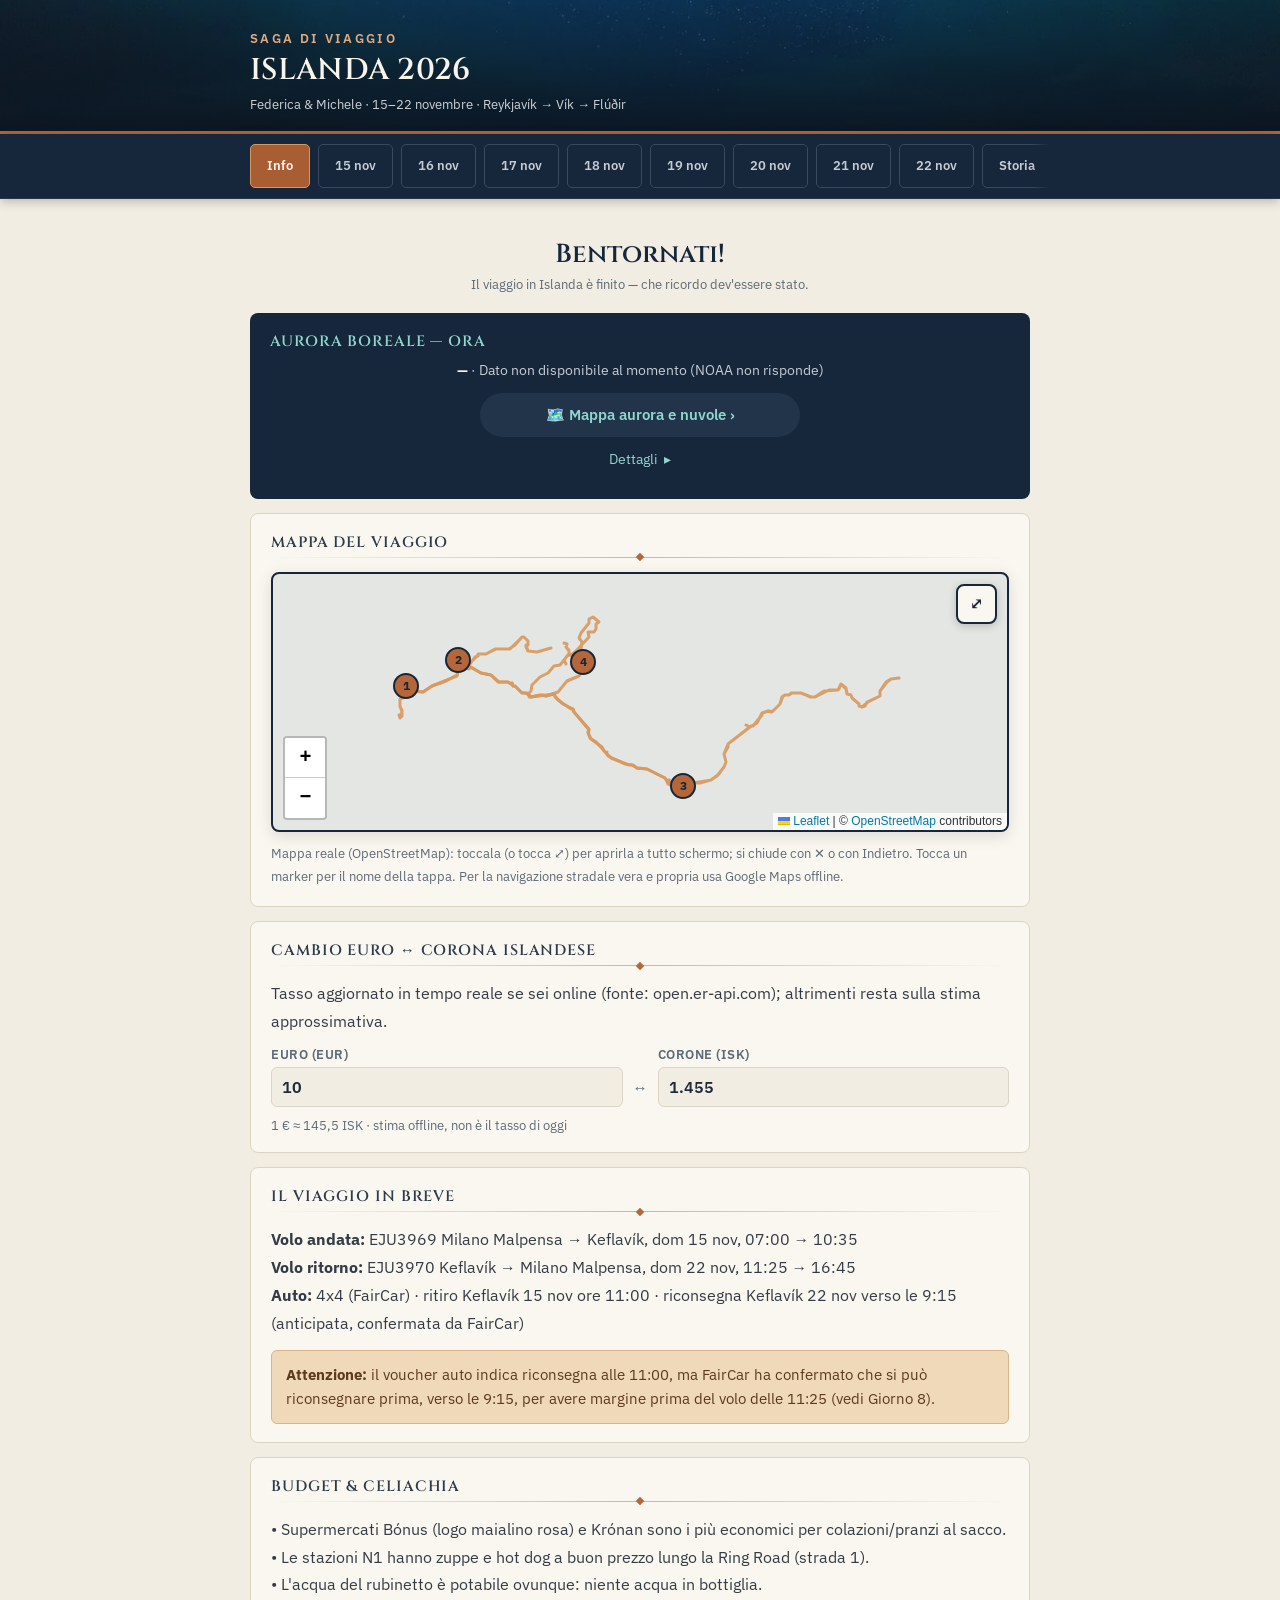
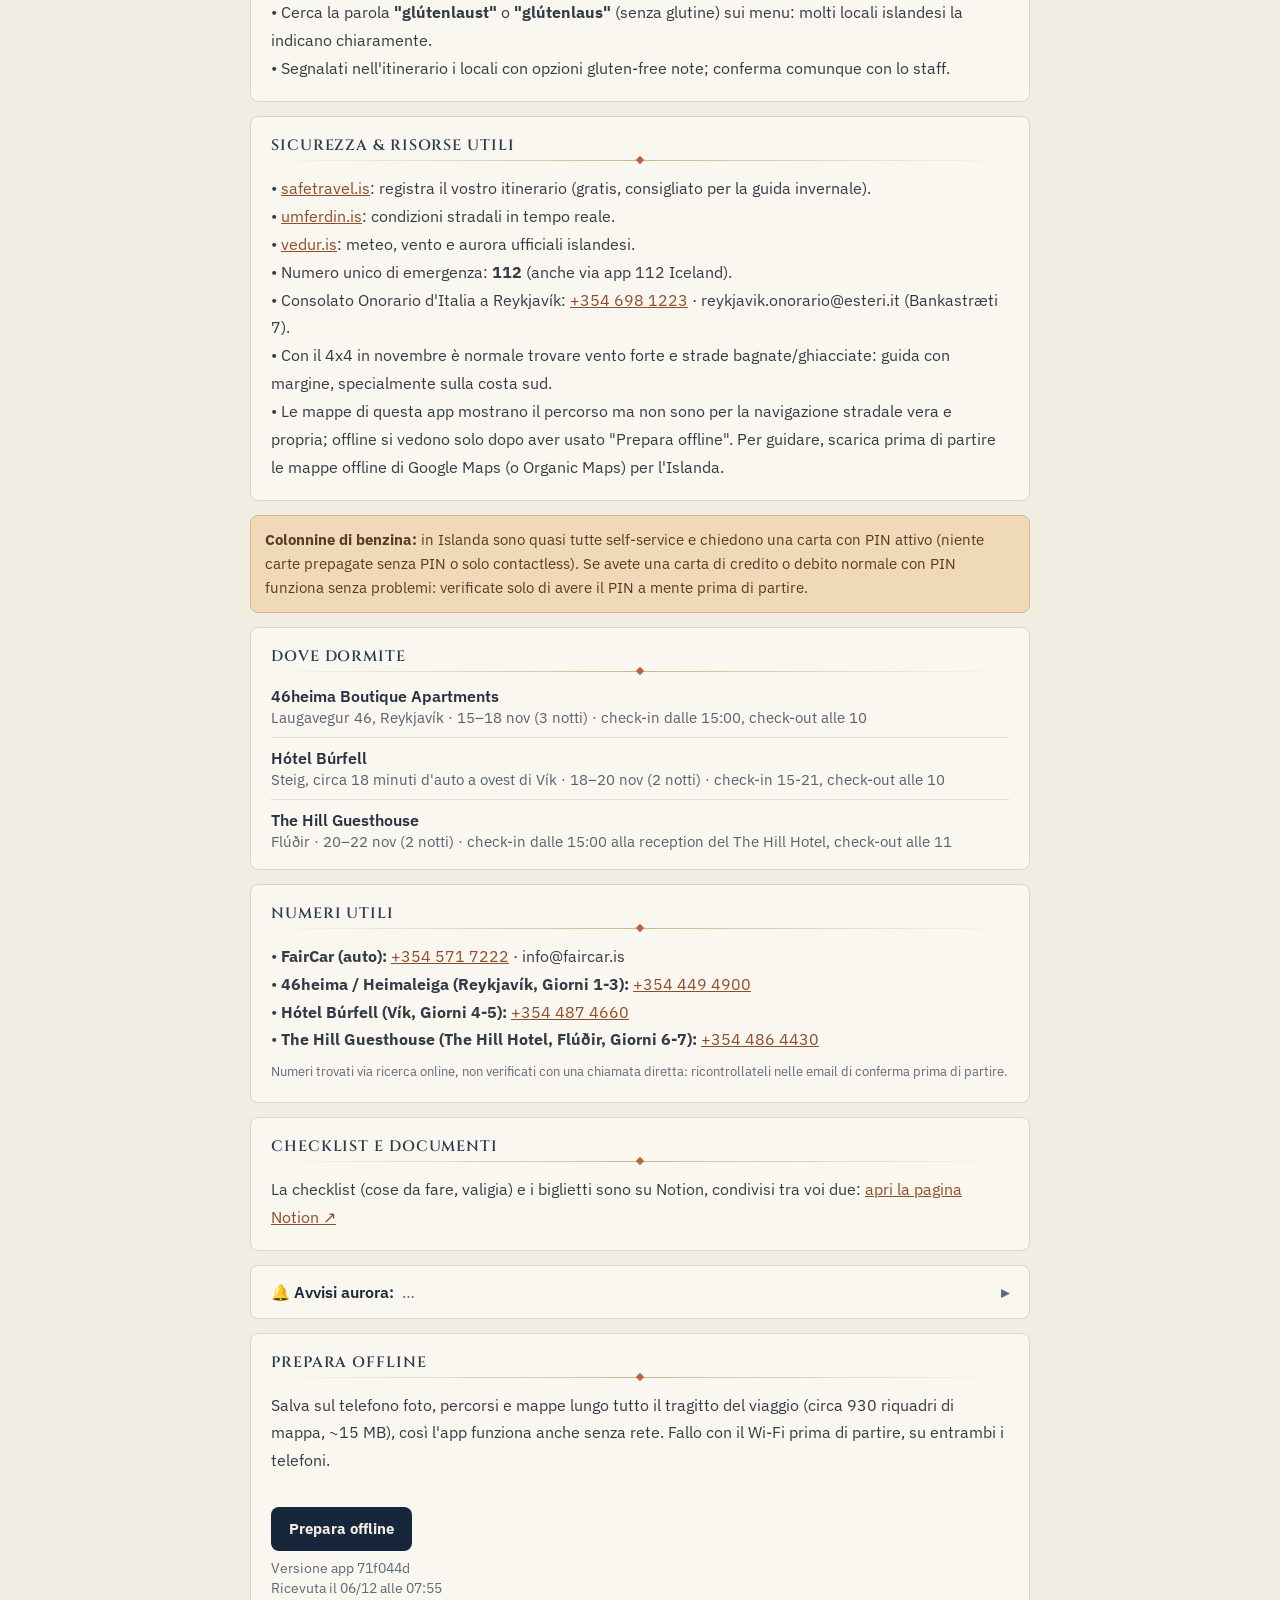
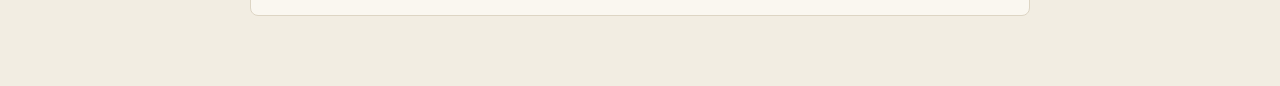
==== commit c52d7425: "Aggiorna percorsi mappa (OSRM)" ====
--- a/index.html
+++ b/index.html
@@ -467,7 +467,7 @@
   <div class="panel">
     <div class="panel-title">Prepara offline</div>
     <div class="rune-rule"></div>
-    <div class="line">Salva sul telefono foto, percorsi e mappe lungo tutto il tragitto del viaggio (circa 929 riquadri di mappa, ~15 MB), così l'app funziona anche senza rete. Fallo con il Wi-Fi prima di partire, su entrambi i telefoni.</div>
+    <div class="line">Salva sul telefono foto, percorsi e mappe lungo tutto il tragitto del viaggio (circa 930 riquadri di mappa, ~15 MB), così l'app funziona anche senza rete. Fallo con il Wi-Fi prima di partire, su entrambi i telefoni.</div>
     <div class="offline-bar" id="offline-bar" role="progressbar" aria-valuenow="0" aria-valuemin="0" aria-valuemax="100" hidden><div class="offline-bar__fill" id="offline-fill"></div></div>
     <div class="offline-status" id="offline-status" aria-live="polite"></div>
     <button type="button" class="offline-btn" id="offline-btn">Prepara offline</button>
@@ -860,9 +860,9 @@
 const SEASONAL = {"reykjavik": {"tmax": 4, "tmin": -1, "desc": "Nuvoloso, rovesci di pioggia/neve frequenti", "wind": "moderato-forte"}, "vik": {"tmax": 5, "tmin": 0, "desc": "Molto piovoso, tipico della costa sud", "wind": "forte, zona esposta"}, "fludir": {"tmax": 3, "tmin": -3, "desc": "Più freddo, neve possibile in quota", "wind": "moderato"}, "keflavik": {"tmax": 4, "tmin": -1, "desc": "Piovoso e ventoso, zona costiera aperta", "wind": "forte"}};
 const LOCATIONS = {"reykjavik": {"name": "Reykjavík", "lat": 64.1466, "lon": -21.9426, "vedur": 1, "oss": 1470}, "vik": {"name": "Vík í Mýrdal", "lat": 63.4186, "lon": -19.006, "vedur": 36049, "oss": 6049}, "fludir": {"name": "Flúðir", "lat": 64.1372, "lon": -20.3033, "vedur": 36415, "oss": 36415}, "keflavik": {"name": "Keflavík", "lat": 63.995, "lon": -22.6239, "vedur": 990, "oss": 1350}};
 const DAY_ROUTES = {"d1": [{"name": "Aeroporto Keflavík", "lat": 63.995, "lon": -22.6239}, {"name": "Ufficio FairCar", "lat": 63.965, "lon": -22.5746}, {"name": "Bridge Between Continents", "lat": 63.8697, "lon": -22.6764}, {"name": "Gunnuhver", "lat": 63.8192, "lon": -22.6846}, {"name": "Reykjanesviti", "lat": 63.8158, "lon": -22.7042}, {"name": "Reykjavík", "lat": 64.1466, "lon": -21.9426}], "d2": [{"name": "Reykjavík", "lat": 64.1466, "lon": -21.9426}, {"name": "Whales of Iceland", "lat": 64.1557, "lon": -21.9488}, {"name": "Tjörnin", "lat": 64.1461, "lon": -21.9425}, {"name": "Þingholt", "lat": 64.1445, "lon": -21.934}, {"name": "Hallgrímskirkja", "lat": 64.1417, "lon": -21.9266}, {"name": "Strada arcobaleno", "lat": 64.1458, "lon": -21.9316}, {"name": "Usato Croce Rossa", "lat": 64.146, "lon": -21.931}, {"name": "Sun Voyager", "lat": 64.147, "lon": -21.9213}, {"name": "Harpa", "lat": 64.15, "lon": -21.9326}, {"name": "Dómkirkjan", "lat": 64.1467, "lon": -21.9393}, {"name": "Landakotskirkja", "lat": 64.1474, "lon": -21.9485}], "d3": [{"name": "Reykjavík", "lat": 64.1466, "lon": -21.9426}, {"name": "Þingvellir", "lat": 64.2559, "lon": -21.1297}, {"name": "Laugarvatn", "lat": 64.2141, "lon": -20.729}, {"name": "Reykjavík", "lat": 64.1466, "lon": -21.9426}], "d4": [{"name": "Reykjavík", "lat": 64.1466, "lon": -21.9426}, {"name": "Seljalandsfoss", "lat": 63.6156, "lon": -19.9886}, {"name": "Skógafoss", "lat": 63.5321, "lon": -19.5116}, {"name": "Dyrhólaey", "lat": 63.4033, "lon": -19.125}, {"name": "Reynisfjara", "lat": 63.4038, "lon": -19.0428}, {"name": "Víkurkirkja", "lat": 63.4193, "lon": -19.0058}, {"name": "Hótel Búrfell", "lat": 63.4552, "lon": -19.1793}], "d5": [{"name": "Hótel Búrfell", "lat": 63.4552, "lon": -19.1793}, {"name": "Jökulsárlón", "lat": 64.0481, "lon": -16.1799}, {"name": "Diamond Beach", "lat": 64.0436, "lon": -16.178}, {"name": "Fjaðrárgljúfur", "lat": 63.7722, "lon": -18.1725}, {"name": "Hótel Búrfell", "lat": 63.4552, "lon": -19.1793}], "d6": [{"name": "Hótel Búrfell", "lat": 63.4552, "lon": -19.1793}, {"name": "Pylsuvagninn", "lat": 63.9378, "lon": -21.0043}, {"name": "Kerið", "lat": 64.041, "lon": -20.8834}, {"name": "Skálholt", "lat": 64.1253, "lon": -20.5241}, {"name": "Flúðir", "lat": 64.1372, "lon": -20.3033}, {"name": "Secret Lagoon", "lat": 64.1372, "lon": -20.309}], "d7": [{"name": "Flúðir", "lat": 64.1372, "lon": -20.3033}, {"name": "Geysir", "lat": 64.3128, "lon": -20.3009}, {"name": "Gullfoss", "lat": 64.3271, "lon": -20.1199}, {"name": "Faxi", "lat": 64.2266, "lon": -20.3402}, {"name": "Hrunalaug", "lat": 64.1329, "lon": -20.2551}, {"name": "Efstidalur II", "lat": 64.2423, "lon": -20.5521}, {"name": "Flúðir", "lat": 64.1372, "lon": -20.3033}], "d8": [{"name": "Flúðir", "lat": 64.1372, "lon": -20.3033}, {"name": "Distributore N1", "lat": 63.9972, "lon": -22.5829}, {"name": "Ring Road Cars", "lat": 63.965, "lon": -22.5746}, {"name": "Aeroporto Keflavík", "lat": 63.995, "lon": -22.6239}]};
-const DAY_GEOMETRY = {"d1":[[63.9962,-22.62549],[63.99628,-22.62527],[63.99639,-22.62516],[63.99687,-22.62513],[63.99722,-22.62503],[63.99784,-22.62503],[63.99797,-22.62625],[63.99823,-22.62708],[63.99839,-22.6274],[63.99862,-22.6277],[63.99885,-22.6279],[63.99916,-22.62805],[63.99957,-22.62803],[64.0,-22.62775],[64.00037,-22.62722],[64.00062,-22.6266],[64.00089,-22.62546],[64.00106,-22.62432],[64.00211,-22.61562],[64.00264,-22.61084],[64.00276,-22.60863],[64.00268,-22.60491],[64.00278,-22.60298],[64.0023,-22.60126],[64.00141,-22.59902],[64.00064,-22.59673],[64.00002,-22.59508],[63.99925,-22.59334],[63.9979,-22.59052],[63.99746,-22.58973],[63.99734,-22.5896],[63.99725,-22.58958],[63.99711,-22.58964],[63.99699,-22.58949],[63.99681,-22.58883],[63.99643,-22.58777],[63.99605,-22.587],[63.99413,-22.58376],[63.99307,-22.58209],[63.99206,-22.58062],[63.99153,-22.57989],[63.99112,-22.57945],[63.99076,-22.57897],[63.99056,-22.57886],[63.99042,-22.57903],[63.99036,-22.57903],[63.99026,-22.57893],[63.99011,-22.57841],[63.98992,-22.57799],[63.98931,-22.57696],[63.98602,-22.5726],[63.98437,-22.57013],[63.98237,-22.5666],[63.98185,-22.56547],[63.98053,-22.56219],[63.98039,-22.562],[63.98025,-22.56198],[63.97945,-22.56294],[63.9788,-22.56351],[63.97753,-22.56522],[63.97733,-22.56546],[63.97696,-22.56573],[63.97655,-22.56581],[63.97353,-22.56569],[63.97275,-22.5657],[63.97192,-22.56622],[63.97094,-22.56729],[63.97042,-22.56825],[63.97,-22.56915],[63.96959,-22.57038],[63.96928,-22.57153],[63.96796,-22.57675],[63.96674,-22.57486],[63.96654,-22.5749],[63.96629,-22.57537],[63.96589,-22.57478],[63.96528,-22.57695],[63.96483,-22.57636],[63.96448,-22.57557],[63.96457,-22.575],[63.96502,-22.5734],[63.96178,-22.56813],[63.95898,-22.56087],[63.95789,-22.56408],[63.95755,-22.56536],[63.95651,-22.57044],[63.9531,-22.58427],[63.95208,-22.58957],[63.94872,-22.60036],[63.94401,-22.61612],[63.94316,-22.61856],[63.93999,-22.62705],[63.93957,-22.6283],[63.93807,-22.63336],[63.93763,-22.63516],[63.93727,-22.63693],[63.93702,-22.63848],[63.93431,-22.66038],[63.933,-22.67059],[63.93254,-22.67337],[63.9322,-22.67483],[63.93183,-22.67616],[63.93122,-22.67795],[63.93054,-22.67956],[63.92992,-22.68076],[63.92909,-22.68205],[63.92837,-22.68297],[63.92752,-22.68377],[63.92645,-22.68463],[63.92571,-22.68539],[63.92532,-22.6859],[63.9233,-22.6892],[63.92254,-22.69032],[63.92145,-22.69168],[63.92096,-22.6922],[63.91994,-22.69311],[63.91861,-22.694],[63.9175,-22.69457],[63.91679,-22.69486],[63.91451,-22.69565],[63.91304,-22.69644],[63.91254,-22.69662],[63.91201,-22.6967],[63.91148,-22.69669],[63.91088,-22.69656],[63.90895,-22.69583],[63.9077,-22.69558],[63.89961,-22.6952],[63.89859,-22.69509],[63.89737,-22.6948],[63.88981,-22.6921],[63.88803,-22.69185],[63.88133,-22.69109],[63.87978,-22.69086],[63.87933,-22.69074],[63.87855,-22.69041],[63.87777,-22.68989],[63.87741,-22.68959],[63.87586,-22.68807],[63.87473,-22.68716],[63.87073,-22.68465],[63.87028,-22.68419],[63.86995,-22.68375],[63.86834,-22.68117],[63.86802,-22.68074],[63.86731,-22.67998],[63.86571,-22.67864],[63.86492,-22.67809],[63.86415,-22.67775],[63.86377,-22.67764],[63.86328,-22.67757],[63.8595,-22.67738],[63.84965,-22.67706],[63.84833,-22.67703],[63.8473,-22.67711],[63.84602,-22.67747],[63.84519,-22.67783],[63.84421,-22.67846],[63.83859,-22.68248],[63.83787,-22.68284],[63.8372,-22.68303],[63.83664,-22.68311],[63.83614,-22.68311],[63.83395,-22.68295],[63.83221,-22.68278],[63.83195,-22.68271],[63.83137,-22.68247],[63.83103,-22.68221],[63.8304,-22.68159],[63.83004,-22.68107],[63.82952,-22.68013],[63.82921,-22.67944],[63.8283,-22.67679],[63.82789,-22.67588],[63.82751,-22.67532],[63.82722,-22.67501],[63.8265,-22.67454],[63.82621,-22.67428],[63.82588,-22.67382],[63.82564,-22.67329],[63.8255,-22.67288],[63.82529,-22.67188],[63.82469,-22.66683],[63.82465,-22.66541],[63.82481,-22.66228],[63.82464,-22.66231],[63.82456,-22.66242],[63.82386,-22.66375],[63.82331,-22.6659],[63.82287,-22.66666],[63.82249,-22.6672],[63.82198,-22.66841],[63.8219,-22.66882],[63.82185,-22.67043],[63.82174,-22.67112],[63.82157,-22.67158],[63.82117,-22.67209],[63.82097,-22.67248],[63.82081,-22.67362],[63.82052,-22.67442],[63.82036,-22.67525],[63.82015,-22.67584],[63.82008,-22.67627],[63.81994,-22.67862],[63.81973,-22.68002],[63.81954,-22.68076],[63.81913,-22.68172],[63.81906,-22.68219],[63.81913,-22.68172],[63.81954,-22.68076],[63.81973,-22.68002],[63.81994,-22.67862],[63.82008,-22.67627],[63.82015,-22.67584],[63.82036,-22.67525],[63.82052,-22.67442],[63.82081,-22.67362],[63.82097,-22.67248],[63.82117,-22.67209],[63.82157,-22.67158],[63.82174,-22.67112],[63.82185,-22.67043],[63.8219,-22.66882],[63.82198,-22.66841],[63.82249,-22.6672],[63.82287,-22.66666],[63.82331,-22.6659],[63.82386,-22.66375],[63.82456,-22.66242],[63.82464,-22.66231],[63.82481,-22.66228],[63.82465,-22.66541],[63.82469,-22.66683],[63.82529,-22.67188],[63.8255,-22.67288],[63.82577,-22.6736],[63.8261,-22.67415],[63.8265,-22.67454],[63.82722,-22.67501],[63.82751,-22.67532],[63.82789,-22.67588],[63.8283,-22.67679],[63.82921,-22.67944],[63.82979,-22.68065],[63.8304,-22.68159],[63.83027,-22.68215],[63.8302,-22.68295],[63.83044,-22.69753],[63.83037,-22.698],[63.83027,-22.69821],[63.83013,-22.69834],[63.82828,-22.69849],[63.8282,-22.69853],[63.82816,-22.69863],[63.82845,-22.7057],[63.82843,-22.70595],[63.82838,-22.70604],[63.82829,-22.70607],[63.82807,-22.70598],[63.82744,-22.70547],[63.82715,-22.7053],[63.82699,-22.70526],[63.82628,-22.7054],[63.82575,-22.70522],[63.82459,-22.70403],[63.82334,-22.70254],[63.82211,-22.70124],[63.82047,-22.70001],[63.81951,-22.69901],[63.81766,-22.69748],[63.81746,-22.69711],[63.8172,-22.69633],[63.81702,-22.69663],[63.81662,-22.69713],[63.81611,-22.69797],[63.81524,-22.70022],[63.81512,-22.70062],[63.81492,-22.70229],[63.81477,-22.70312],[63.81458,-22.70381],[63.8148,-22.70407],[63.81458,-22.70381],[63.81477,-22.70312],[63.81492,-22.70229],[63.81512,-22.70062],[63.81524,-22.70022],[63.81611,-22.69797],[63.81662,-22.69713],[63.81702,-22.69663],[63.8172,-22.69633],[63.81746,-22.69711],[63.81766,-22.69748],[63.81951,-22.69901],[63.82047,-22.70001],[63.82211,-22.70124],[63.82334,-22.70254],[63.82459,-22.70403],[63.82575,-22.70522],[63.82628,-22.7054],[63.82699,-22.70526],[63.82715,-22.7053],[63.82744,-22.70547],[63.82807,-22.70598],[63.82829,-22.70607],[63.82838,-22.70604],[63.82845,-22.70586],[63.82845,-22.7057],[63.82816,-22.69863],[63.8282,-22.69853],[63.82828,-22.69849],[63.83013,-22.69834],[63.83027,-22.69821],[63.83037,-22.698],[63.83044,-22.69753],[63.8302,-22.68295],[63.83027,-22.68215],[63.8304,-22.68159],[63.83075,-22.68196],[63.83137,-22.68247],[63.83221,-22.68278],[63.83614,-22.68311],[63.83664,-22.68311],[63.83755,-22.68295],[63.83823,-22.68268],[63.83859,-22.68248],[63.84421,-22.67846],[63.84519,-22.67783],[63.84602,-22.67747],[63.84647,-22.67733],[63.8473,-22.67711],[63.84768,-22.67706],[63.84833,-22.67703],[63.84965,-22.67706],[63.8595,-22.67738],[63.86282,-22.67754],[63.86377,-22.67764],[63.86454,-22.6779],[63.86532,-22.67835],[63.86731,-22.67998],[63.86767,-22.68034],[63.86834,-22.68117],[63.86995,-22.68375],[63.87028,-22.68419],[63.87073,-22.68465],[63.87473,-22.68716],[63.87586,-22.68807],[63.87741,-22.68959],[63.87777,-22.68989],[63.87813,-22.69016],[63.8789,-22.69059],[63.87978,-22.69086],[63.88133,-22.69109],[63.88803,-22.69185],[63.88981,-22.6921],[63.89737,-22.6948],[63.89859,-22.69509],[63.89961,-22.6952],[63.9077,-22.69558],[63.90895,-22.69583],[63.91088,-22.69656],[63.91148,-22.69669],[63.91201,-22.6967],[63.91254,-22.69662],[63.91304,-22.69644],[63.91451,-22.69565],[63.91679,-22.69486],[63.91803,-22.69431],[63.9195,-22.69344],[63.92045,-22.69268],[63.92096,-22.6922],[63.92193,-22.69112],[63.92291,-22.68979],[63.92496,-22.68646],[63.92571,-22.68539],[63.92645,-22.68463],[63.92752,-22.68377],[63.92837,-22.68297],[63.92909,-22.68205],[63.92992,-22.68076],[63.93089,-22.6788],[63.93154,-22.67709],[63.9322,-22.67483],[63.93254,-22.67337],[63.93287,-22.67144],[63.93431,-22.66038],[63.93702,-22.63848],[63.93727,-22.63693],[63.93763,-22.63516],[63.93807,-22.63336],[63.93957,-22.6283],[63.93999,-22.62705],[63.94316,-22.61856],[63.94401,-22.61612],[63.94872,-22.60036],[63.95208,-22.58957],[63.9531,-22.58427],[63.95651,-22.57044],[63.95743,-22.56591],[63.95789,-22.56408],[63.96016,-22.5574],[63.96058,-22.55628],[63.96102,-22.55534],[63.96152,-22.55449],[63.96226,-22.55356],[63.96281,-22.55307],[63.96338,-22.55272],[63.96382,-22.55255],[63.96418,-22.55247],[63.96451,-22.55246],[63.96511,-22.55253],[63.96591,-22.5529],[63.96645,-22.5533],[63.96689,-22.55374],[63.9674,-22.55442],[63.96846,-22.5561],[63.96908,-22.55471],[63.96937,-22.55387],[63.96959,-22.55308],[63.96983,-22.55176],[63.96998,-22.54986],[63.96997,-22.54882],[63.96983,-22.54618],[63.96988,-22.54521],[63.97002,-22.54428],[63.9702,-22.54358],[63.97052,-22.54275],[63.97098,-22.54205],[63.97139,-22.54169],[63.97168,-22.54117],[63.97175,-22.54085],[63.96979,-22.52147],[63.96731,-22.49576],[63.96615,-22.48422],[63.96576,-22.48108],[63.96189,-22.4536],[63.96169,-22.45164],[63.96151,-22.44918],[63.96141,-22.44672],[63.9614,-22.44486],[63.96151,-22.43365],[63.96162,-22.43087],[63.96198,-22.42512],[63.9623,-22.42134],[63.96352,-22.40444],[63.96401,-22.39981],[63.96448,-22.39644],[63.96479,-22.39448],[63.96685,-22.38301],[63.96757,-22.3794],[63.96801,-22.3775],[63.96916,-22.37323],[63.97077,-22.36833],[63.97352,-22.36032],[63.97503,-22.35531],[63.97646,-22.34984],[63.98477,-22.31708],[63.986,-22.31177],[63.9888,-22.29886],[63.99024,-22.29278],[63.99207,-22.28595],[63.99396,-22.27916],[63.99494,-22.27535],[63.99574,-22.27196],[63.99663,-22.26752],[63.99764,-22.26152],[63.99863,-22.25412],[64.00022,-22.24122],[64.00094,-22.23611],[64.00179,-22.23094],[64.00301,-22.22461],[64.00358,-22.22188],[64.01089,-22.18753],[64.01134,-22.18571],[64.01203,-22.18355],[64.01242,-22.18259],[64.01298,-22.18143],[64.01339,-22.18071],[64.01435,-22.17922],[64.01504,-22.17791],[64.01538,-22.17714],[64.01567,-22.17644],[64.01617,-22.17494],[64.01675,-22.17269],[64.01712,-22.17055],[64.01733,-22.16877],[64.01953,-22.14424],[64.02002,-22.14022],[64.0205,-22.13722],[64.0212,-22.13387],[64.02196,-22.13099],[64.02243,-22.12939],[64.02331,-22.12685],[64.02446,-22.12331],[64.02529,-22.12002],[64.02566,-22.118],[64.02591,-22.11616],[64.02734,-22.10326],[64.02778,-22.10072],[64.02815,-22.09919],[64.02886,-22.09686],[64.03075,-22.0913],[64.03139,-22.08915],[64.03239,-22.08488],[64.03317,-22.08082],[64.03362,-22.07896],[64.03398,-22.07782],[64.03444,-22.07658],[64.03558,-22.0741],[64.03602,-22.07301],[64.03658,-22.0712],[64.03693,-22.06968],[64.03719,-22.06809],[64.03739,-22.0664],[64.03874,-22.0506],[64.03909,-22.04753],[64.03974,-22.0434],[64.04041,-22.04011],[64.04104,-22.03766],[64.04152,-22.03591],[64.04719,-22.01663],[64.04797,-22.0137],[64.04895,-22.00936],[64.05034,-22.00137],[64.05288,-21.98441],[64.05345,-21.98011],[64.05458,-21.9733],[64.05694,-21.95753],[64.05742,-21.9549],[64.05858,-21.9492],[64.05876,-21.94797],[64.05926,-21.94305],[64.05954,-21.94183],[64.05993,-21.94069],[64.06044,-21.93975],[64.06087,-21.93925],[64.06141,-21.93887],[64.0629,-21.9383],[64.06543,-21.93754],[64.06606,-21.93743],[64.06676,-21.9375],[64.06693,-21.93736],[64.06702,-21.9372],[64.06711,-21.93718],[64.06722,-21.93729],[64.06727,-21.93747],[64.06752,-21.93768],[64.06775,-21.93779],[64.07024,-21.93849],[64.07309,-21.93936],[64.07426,-21.93963],[64.0758,-21.94021],[64.07595,-21.94011],[64.07601,-21.94],[64.07612,-21.93995],[64.07622,-21.94003],[64.0763,-21.94026],[64.07648,-21.94042],[64.07787,-21.94078],[64.0799,-21.94139],[64.08138,-21.94195],[64.0825,-21.94223],[64.08295,-21.94246],[64.0833,-21.94277],[64.0837,-21.94336],[64.08381,-21.9434],[64.08394,-21.94335],[64.08404,-21.94323],[64.08512,-21.94018],[64.08568,-21.93894],[64.08806,-21.93509],[64.08843,-21.93439],[64.08978,-21.93113],[64.0909,-21.92794],[64.09135,-21.92701],[64.09201,-21.92601],[64.09624,-21.92136],[64.09718,-21.92026],[64.09782,-21.91933],[64.0984,-21.91835],[64.09885,-21.91748],[64.09947,-21.916],[64.10018,-21.91388],[64.10075,-21.91182],[64.10183,-21.9074],[64.10207,-21.90664],[64.10235,-21.90595],[64.10268,-21.9053],[64.1035,-21.9042],[64.10401,-21.90382],[64.1047,-21.90359],[64.10528,-21.90357],[64.10556,-21.90364],[64.10584,-21.90378],[64.10651,-21.90429],[64.10927,-21.9071],[64.1098,-21.90755],[64.11003,-21.90767],[64.11054,-21.90778],[64.11114,-21.90773],[64.11161,-21.90752],[64.1119,-21.90728],[64.11266,-21.90631],[64.11286,-21.90594],[64.11333,-21.90473],[64.11465,-21.90066],[64.11498,-21.8999],[64.11539,-21.8992],[64.11583,-21.89866],[64.11607,-21.89844],[64.11664,-21.89809],[64.11723,-21.89799],[64.11795,-21.89805],[64.12627,-21.89962],[64.12801,-21.89989],[64.12856,-21.90003],[64.12935,-21.90005],[64.13017,-21.89988],[64.13122,-21.89939],[64.13218,-21.89867],[64.13316,-21.89785],[64.13499,-21.91008],[64.13535,-21.91196],[64.13576,-21.91465],[64.13628,-21.91906],[64.13633,-21.92007],[64.13607,-21.92309],[64.1359,-21.92699],[64.13587,-21.92875],[64.13591,-21.93011],[64.13606,-21.93164],[64.13631,-21.93327],[64.1367,-21.93481],[64.13729,-21.93646],[64.13961,-21.94183],[64.14266,-21.94773],[64.14272,-21.94777],[64.14281,-21.94774],[64.14293,-21.94787],[64.14301,-21.94785],[64.14332,-21.94754],[64.14323,-21.94626],[64.14388,-21.94576],[64.14404,-21.94553],[64.1442,-21.9455],[64.14546,-21.94414],[64.14554,-21.94399],[64.14662,-21.94268]],"d2":[[64.14662,-21.94268],[64.14723,-21.94207],[64.14728,-21.94238],[64.14723,-21.94256],[64.14728,-21.94301],[64.14792,-21.94644],[64.14798,-21.94788],[64.14832,-21.94788],[64.15083,-21.94545],[64.15097,-21.94667],[64.15123,-21.9479],[64.15194,-21.9499],[64.1525,-21.95188],[64.15266,-21.95228],[64.15274,-21.95237],[64.15284,-21.9524],[64.1529,-21.95233],[64.15298,-21.95234],[64.15312,-21.95258],[64.15337,-21.95266],[64.15345,-21.95264],[64.15372,-21.95233],[64.15385,-21.95206],[64.15494,-21.94839],[64.1551,-21.94864],[64.15538,-21.9477],[64.15587,-21.94848],[64.15593,-21.94829],[64.15529,-21.94726],[64.15368,-21.95263],[64.15351,-21.95281],[64.15318,-21.95289],[64.15297,-21.95309],[64.15291,-21.95309],[64.15281,-21.95297],[64.15253,-21.95218],[64.15194,-21.9499],[64.15123,-21.9479],[64.15097,-21.94667],[64.15083,-21.94545],[64.14968,-21.94656],[64.14916,-21.94369],[64.14759,-21.94472],[64.14725,-21.94281],[64.14675,-21.94346],[64.14658,-21.94273],[64.14575,-21.94373],[64.1458,-21.94334],[64.14602,-21.94293],[64.1458,-21.94334],[64.14581,-21.94353],[64.14587,-21.94358],[64.14658,-21.94273],[64.14566,-21.93873],[64.14593,-21.9383],[64.1459,-21.93816],[64.14531,-21.93558],[64.14493,-21.93587],[64.1446,-21.9339],[64.14439,-21.93413],[64.1446,-21.9339],[64.14424,-21.9323],[64.14507,-21.9314],[64.1451,-21.93127],[64.14257,-21.92778],[64.14241,-21.92814],[64.14229,-21.92829],[64.14213,-21.92835],[64.14187,-21.9283],[64.14163,-21.92809],[64.14114,-21.92741],[64.14122,-21.92711],[64.1411,-21.92696],[64.14131,-21.92622],[64.1411,-21.92696],[64.14122,-21.92711],[64.14114,-21.92741],[64.14163,-21.92809],[64.14193,-21.92833],[64.14218,-21.92834],[64.14238,-21.92819],[64.14257,-21.92778],[64.14565,-21.93202],[64.14567,-21.93191],[64.1467,-21.9304],[64.14551,-21.92437],[64.14598,-21.92389],[64.14669,-21.9229],[64.147,-21.92222],[64.1462,-21.91974],[64.14585,-21.91819],[64.14566,-21.91658],[64.14564,-21.91464],[64.14581,-21.91467],[64.14581,-21.91617],[64.14586,-21.91689],[64.14606,-21.91831],[64.14634,-21.91948],[64.1494,-21.92886],[64.14957,-21.93008],[64.14955,-21.93127],[64.15008,-21.93142],[64.14998,-21.93233],[64.14993,-21.93244],[64.14986,-21.93246],[64.14978,-21.93231],[64.14986,-21.93136],[64.14955,-21.93127],[64.14933,-21.93258],[64.14905,-21.93337],[64.14631,-21.93792],[64.14649,-21.93888],[64.14653,-21.93892],[64.14666,-21.93886],[64.14672,-21.93889],[64.14686,-21.9397],[64.146,-21.94022],[64.14658,-21.94273],[64.14723,-21.94207],[64.14728,-21.94238],[64.14723,-21.94267],[64.14759,-21.94472],[64.14628,-21.9463],[64.14688,-21.94909]],"d3":[[64.14662,-21.94268],[64.14723,-21.94207],[64.14728,-21.94238],[64.14723,-21.94256],[64.14725,-21.94281],[64.14675,-21.94346],[64.1457,-21.93889],[64.1454,-21.93928],[64.14506,-21.93937],[64.14304,-21.94024],[64.14277,-21.94026],[64.1399,-21.93804],[64.13971,-21.93796],[64.13964,-21.93811],[64.13954,-21.93808],[64.13931,-21.9385],[64.13861,-21.94008],[64.13717,-21.93671],[64.1366,-21.93511],[64.13616,-21.93335],[64.13591,-21.93177],[64.13577,-21.93042],[64.13573,-21.92949],[64.13576,-21.92664],[64.13591,-21.92274],[64.13623,-21.92007],[64.1362,-21.91894],[64.13594,-21.9168],[64.13541,-21.91301],[64.13491,-21.91026],[64.1342,-21.90548],[64.13347,-21.90129],[64.13082,-21.88372],[64.12499,-21.84905],[64.1246,-21.84619],[64.12403,-21.84016],[64.12384,-21.8358],[64.12378,-21.83249],[64.12427,-21.79526],[64.12437,-21.79092],[64.12447,-21.7892],[64.1247,-21.7866],[64.125,-21.78449],[64.12572,-21.78096],[64.12606,-21.7797],[64.12679,-21.77743],[64.13044,-21.76788],[64.13102,-21.7665],[64.13205,-21.7645],[64.13289,-21.76322],[64.13333,-21.76265],[64.13378,-21.76214],[64.13547,-21.7605],[64.13716,-21.75918],[64.13783,-21.75873],[64.13867,-21.75835],[64.13881,-21.75796],[64.13893,-21.75779],[64.13899,-21.75777],[64.13912,-21.75785],[64.13953,-21.75772],[64.14044,-21.75726],[64.14121,-21.75674],[64.14245,-21.75565],[64.1439,-21.75394],[64.14483,-21.75255],[64.14523,-21.75183],[64.1462,-21.74994],[64.14817,-21.74561],[64.14916,-21.7438],[64.15018,-21.74211],[64.15232,-21.73879],[64.15258,-21.73841],[64.15325,-21.73771],[64.15346,-21.73704],[64.15369,-21.73679],[64.15512,-21.73409],[64.15599,-21.73206],[64.15851,-21.72532],[64.15858,-21.72502],[64.1586,-21.72446],[64.15865,-21.72433],[64.1589,-21.72402],[64.15921,-21.72336],[64.16016,-21.72076],[64.16052,-21.71997],[64.16067,-21.71974],[64.16258,-21.71763],[64.16302,-21.71702],[64.16339,-21.71626],[64.16361,-21.71567],[64.1645,-21.71271],[64.16487,-21.71076],[64.16498,-21.7093],[64.16492,-21.7073],[64.16487,-21.70699],[64.16469,-21.70656],[64.16472,-21.70586],[64.16469,-21.70477],[64.16446,-21.70071],[64.16445,-21.69821],[64.1646,-21.69655],[64.16487,-21.69488],[64.16526,-21.69363],[64.1653,-21.69295],[64.16542,-21.69274],[64.16554,-21.69271],[64.16646,-21.69136],[64.16685,-21.69057],[64.16718,-21.68962],[64.16745,-21.68841],[64.16754,-21.68774],[64.16769,-21.68526],[64.16781,-21.68423],[64.16781,-21.68375],[64.16787,-21.68346],[64.16815,-21.68313],[64.16852,-21.68237],[64.17122,-21.6782],[64.17144,-21.67788],[64.17226,-21.67705],[64.17329,-21.67651],[64.17387,-21.67639],[64.17514,-21.67645],[64.17585,-21.67682],[64.17609,-21.676],[64.17633,-21.67547],[64.17696,-21.67474],[64.17807,-21.67305],[64.17834,-21.6725],[64.17854,-21.67176],[64.17865,-21.67071],[64.17865,-21.67008],[64.17853,-21.66842],[64.17854,-21.6672],[64.17972,-21.65466],[64.17993,-21.6499],[64.18023,-21.64504],[64.18052,-21.62704],[64.18089,-21.59899],[64.18049,-21.59076],[64.1806,-21.58798],[64.18074,-21.58654],[64.18115,-21.58392],[64.18192,-21.57973],[64.18215,-21.57777],[64.18235,-21.57528],[64.1827,-21.5726],[64.18313,-21.57052],[64.18461,-21.56474],[64.18479,-21.56386],[64.18511,-21.56169],[64.18539,-21.55925],[64.18614,-21.54852],[64.1863,-21.54716],[64.18654,-21.54571],[64.18753,-21.54152],[64.19509,-21.5137],[64.19562,-21.51131],[64.19595,-21.50934],[64.19612,-21.50799],[64.19657,-21.50296],[64.19673,-21.50161],[64.19712,-21.4992],[64.19774,-21.49654],[64.20039,-21.48705],[64.20075,-21.48552],[64.20109,-21.48355],[64.20137,-21.48131],[64.20154,-21.47891],[64.20184,-21.47113],[64.20226,-21.4682],[64.20266,-21.46631],[64.20309,-21.46471],[64.2034,-21.46383],[64.20462,-21.46094],[64.20521,-21.45934],[64.20571,-21.4576],[64.2063,-21.45502],[64.20714,-21.44947],[64.20828,-21.44141],[64.20885,-21.43712],[64.20897,-21.43589],[64.20963,-21.42667],[64.20971,-21.42363],[64.20965,-21.42225],[64.20949,-21.4205],[64.20929,-21.41903],[64.20902,-21.41773],[64.2083,-21.41496],[64.20697,-21.41043],[64.20645,-21.40816],[64.20598,-21.40476],[64.20572,-21.40215],[64.20566,-21.40089],[64.20567,-21.39963],[64.20581,-21.39717],[64.20614,-21.39292],[64.20637,-21.39124],[64.20663,-21.38989],[64.20795,-21.38369],[64.20835,-21.3822],[64.20935,-21.379],[64.20967,-21.37771],[64.21326,-21.36097],[64.21352,-21.35926],[64.2141,-21.35348],[64.21454,-21.34884],[64.21468,-21.34627],[64.2146,-21.3444],[64.21447,-21.34307],[64.21421,-21.34162],[64.21341,-21.33811],[64.21309,-21.33646],[64.21132,-21.32197],[64.21094,-21.3198],[64.2099,-21.3151],[64.20974,-21.31379],[64.20965,-21.31246],[64.20964,-21.31087],[64.20973,-21.30707],[64.20961,-21.30511],[64.20925,-21.30175],[64.20918,-21.29974],[64.2092,-21.2982],[64.20955,-21.28846],[64.20978,-21.28611],[64.21012,-21.2837],[64.21023,-21.28179],[64.21019,-21.28048],[64.21011,-21.27969],[64.20965,-21.27645],[64.20955,-21.27543],[64.20945,-21.27359],[64.20947,-21.27196],[64.20955,-21.27072],[64.20982,-21.26857],[64.21063,-21.26381],[64.21135,-21.26011],[64.21223,-21.25646],[64.21334,-21.25264],[64.21865,-21.23749],[64.21947,-21.23491],[64.22019,-21.23243],[64.22284,-21.22295],[64.22313,-21.22149],[64.2237,-21.21699],[64.22386,-21.21617],[64.22409,-21.21532],[64.22461,-21.21389],[64.22674,-21.20892],[64.22766,-21.20652],[64.2285,-21.20413],[64.22957,-21.20086],[64.23008,-21.19952],[64.23033,-21.19903],[64.23069,-21.19857],[64.23099,-21.19829],[64.23135,-21.19806],[64.23207,-21.19779],[64.23272,-21.19743],[64.23293,-21.19725],[64.23343,-21.19667],[64.23422,-21.19539],[64.23561,-21.19289],[64.23625,-21.19194],[64.23756,-21.19052],[64.23789,-21.19005],[64.23869,-21.18832],[64.2391,-21.18754],[64.2397,-21.18683],[64.24105,-21.18614],[64.24149,-21.18577],[64.24193,-21.1853],[64.24235,-21.1847],[64.24269,-21.18411],[64.24301,-21.18342],[64.24335,-21.1825],[64.24365,-21.18151],[64.24549,-21.17372],[64.2458,-21.17258],[64.24671,-21.16851],[64.24737,-21.16583],[64.24839,-21.16274],[64.24861,-21.16217],[64.24981,-21.15975],[64.25009,-21.15907],[64.2511,-21.15609],[64.25222,-21.15269],[64.25323,-21.14829],[64.25356,-21.14711],[64.25483,-21.14368],[64.25468,-21.14341],[64.25463,-21.14305],[64.2548,-21.14189],[64.25481,-21.14087],[64.25462,-21.13571],[64.25469,-21.13447],[64.25527,-21.13058],[64.2555,-21.13007],[64.25563,-21.12998],[64.25578,-21.13026],[64.2558,-21.13042],[64.25568,-21.13136],[64.25506,-21.13205],[64.25483,-21.13343],[64.25465,-21.13495],[64.25464,-21.13679],[64.25481,-21.14165],[64.25464,-21.14289],[64.25473,-21.14332],[64.25487,-21.14357],[64.25586,-21.14124],[64.25638,-21.14031],[64.25685,-21.13962],[64.25707,-21.13933],[64.25856,-21.13775],[64.26072,-21.13554],[64.26143,-21.13466],[64.26215,-21.13356],[64.26387,-21.12984],[64.26435,-21.12898],[64.26475,-21.12847],[64.26616,-21.12701],[64.26675,-21.12618],[64.2671,-21.12557],[64.26772,-21.1242],[64.2697,-21.1191],[64.27033,-21.11759],[64.27103,-21.11605],[64.275,-21.10783],[64.27655,-21.10444],[64.27714,-21.1029],[64.27765,-21.10121],[64.27872,-21.09681],[64.27907,-21.09502],[64.27921,-21.09412],[64.27932,-21.09296],[64.27931,-21.08548],[64.27926,-21.08441],[64.27907,-21.08315],[64.27874,-21.08165],[64.27746,-21.07632],[64.27726,-21.0757],[64.27691,-21.07505],[64.2767,-21.07478],[64.27637,-21.07449],[64.27597,-21.07432],[64.27519,-21.07432],[64.27483,-21.07416],[64.27419,-21.07364],[64.27367,-21.07293],[64.27324,-21.07215],[64.27258,-21.0707],[64.27117,-21.06699],[64.271,-21.06664],[64.27079,-21.06629],[64.27034,-21.06577],[64.2686,-21.06408],[64.26804,-21.06336],[64.26751,-21.06257],[64.26672,-21.06108],[64.26603,-21.05943],[64.26536,-21.05764],[64.2643,-21.0553],[64.26336,-21.05375],[64.26288,-21.05308],[64.26173,-21.05166],[64.26127,-21.05083],[64.26085,-21.04983],[64.26063,-21.04914],[64.26037,-21.04809],[64.26014,-21.04666],[64.26005,-21.04566],[64.26001,-21.04432],[64.26011,-21.04038],[64.26008,-21.03973],[64.25995,-21.0388],[64.25959,-21.03758],[64.25874,-21.03615],[64.25855,-21.03571],[64.2583,-21.03477],[64.25816,-21.03386],[64.25815,-21.03126],[64.25799,-21.0303],[64.25776,-21.02951],[64.25754,-21.02903],[64.25722,-21.02862],[64.25702,-21.02846],[64.25643,-21.02811],[64.25486,-21.02736],[64.25423,-21.0269],[64.25386,-21.02655],[64.25313,-21.02557],[64.25269,-21.02479],[64.25206,-21.02347],[64.25189,-21.02318],[64.25161,-21.02288],[64.2512,-21.02266],[64.25078,-21.02264],[64.24916,-21.02308],[64.24874,-21.02329],[64.24781,-21.02419],[64.24723,-21.02447],[64.24673,-21.02449],[64.24533,-21.02432],[64.24488,-21.02439],[64.24455,-21.02453],[64.24402,-21.02487],[64.24153,-21.02744],[64.24071,-21.02808],[64.2402,-21.02838],[64.2392,-21.02879],[64.23828,-21.02902],[64.23753,-21.029],[64.23617,-21.02866],[64.23565,-21.02872],[64.23533,-21.02885],[64.23489,-21.02912],[64.23359,-21.03021],[64.23324,-21.03073],[64.23297,-21.0313],[64.23269,-21.03217],[64.23254,-21.03284],[64.23238,-21.0344],[64.23236,-21.03635],[64.23225,-21.03745],[64.23204,-21.03861],[64.23129,-21.04196],[64.23042,-21.04871],[64.23003,-21.05014],[64.22977,-21.05075],[64.22921,-21.0516],[64.22891,-21.05188],[64.22853,-21.0521],[64.22244,-21.05419],[64.22185,-21.05436],[64.22142,-21.05442],[64.22074,-21.05435],[64.22023,-21.05419],[64.21956,-21.05379],[64.21886,-21.05318],[64.20598,-21.04031],[64.20525,-21.03954],[64.20441,-21.0385],[64.19921,-21.03173],[64.19831,-21.03029],[64.19774,-21.02919],[64.19716,-21.02784],[64.19677,-21.02678],[64.19604,-21.02435],[64.19557,-21.0222],[64.19514,-21.01934],[64.19497,-21.01753],[64.19487,-21.01583],[64.19486,-21.01297],[64.19522,-21.00608],[64.19607,-20.99245],[64.1962,-20.9885],[64.19625,-20.98266],[64.19609,-20.97867],[64.19585,-20.97467],[64.1954,-20.97021],[64.19458,-20.96304],[64.1929,-20.94979],[64.19219,-20.94336],[64.19177,-20.93829],[64.19166,-20.9363],[64.19159,-20.93202],[64.19177,-20.92515],[64.19213,-20.92039],[64.1927,-20.9158],[64.19314,-20.91299],[64.19367,-20.91015],[64.195,-20.90411],[64.19585,-20.8993],[64.19656,-20.89402],[64.19703,-20.8889],[64.19739,-20.88316],[64.19808,-20.87665],[64.1993,-20.86856],[64.19993,-20.86359],[64.20011,-20.86119],[64.20023,-20.85861],[64.20028,-20.85311],[64.20022,-20.84983],[64.2003,-20.84636],[64.20044,-20.84401],[64.20062,-20.84186],[64.20124,-20.8372],[64.20189,-20.83294],[64.20225,-20.8291],[64.20249,-20.82449],[64.2024,-20.81911],[64.20186,-20.8113],[64.20183,-20.80739],[64.20194,-20.80509],[64.20212,-20.80278],[64.20232,-20.80106],[64.20268,-20.7987],[64.20307,-20.7969],[64.20371,-20.79448],[64.20521,-20.78973],[64.20585,-20.78732],[64.20645,-20.78425],[64.20689,-20.78099],[64.20743,-20.77414],[64.20771,-20.77247],[64.2082,-20.77043],[64.20864,-20.76796],[64.20898,-20.76358],[64.2094,-20.76009],[64.21007,-20.75681],[64.21061,-20.75493],[64.211,-20.75336],[64.21126,-20.75206],[64.21159,-20.74983],[64.21174,-20.74835],[64.21175,-20.74759],[64.2119,-20.74591],[64.21194,-20.74487],[64.21187,-20.7437],[64.21179,-20.74339],[64.21168,-20.7432],[64.21166,-20.74289],[64.21176,-20.74266],[64.21188,-20.74265],[64.21201,-20.7425],[64.2123,-20.74172],[64.21304,-20.73872],[64.21332,-20.73793],[64.21365,-20.7374],[64.21456,-20.7366],[64.21436,-20.73567],[64.21434,-20.73521],[64.21446,-20.73324],[64.21475,-20.73096],[64.21441,-20.73075],[64.21377,-20.73064],[64.21377,-20.73112],[64.21426,-20.7311],[64.21431,-20.73072],[64.21452,-20.7308],[64.21475,-20.73096],[64.21446,-20.73324],[64.21434,-20.73521],[64.21436,-20.73567],[64.21456,-20.7366],[64.21365,-20.7374],[64.21332,-20.73793],[64.21319,-20.73824],[64.21295,-20.73908],[64.21218,-20.74231],[64.21197,-20.74288],[64.21198,-20.74314],[64.21192,-20.74351],[64.21196,-20.74443],[64.21189,-20.74634],[64.21159,-20.74983],[64.21126,-20.75206],[64.211,-20.75336],[64.21061,-20.75493],[64.21007,-20.75681],[64.2094,-20.76009],[64.20898,-20.76358],[64.20864,-20.76796],[64.2082,-20.77043],[64.20771,-20.77247],[64.20743,-20.77414],[64.20689,-20.78099],[64.20645,-20.78425],[64.20585,-20.78732],[64.20521,-20.78973],[64.20371,-20.79448],[64.20307,-20.7969],[64.20268,-20.7987],[64.20232,-20.80106],[64.20212,-20.80278],[64.20194,-20.80509],[64.20183,-20.80739],[64.20186,-20.8113],[64.2024,-20.81911],[64.20249,-20.82449],[64.20225,-20.8291],[64.20189,-20.83294],[64.20124,-20.8372],[64.20062,-20.84186],[64.20044,-20.84401],[64.2003,-20.84636],[64.20022,-20.84983],[64.20028,-20.85311],[64.20023,-20.85861],[64.20011,-20.86119],[64.19993,-20.86359],[64.1993,-20.86856],[64.19808,-20.87665],[64.19739,-20.88316],[64.19703,-20.8889],[64.19656,-20.89402],[64.19585,-20.8993],[64.195,-20.90411],[64.19367,-20.91015],[64.19314,-20.91299],[64.1927,-20.9158],[64.19213,-20.92039],[64.19177,-20.92515],[64.19159,-20.93202],[64.19166,-20.9363],[64.19177,-20.93829],[64.19219,-20.94336],[64.1929,-20.94979],[64.19458,-20.96304],[64.1954,-20.97021],[64.19585,-20.97467],[64.19609,-20.97867],[64.19625,-20.98266],[64.1962,-20.9885],[64.19607,-20.99245],[64.19522,-21.00608],[64.19486,-21.01297],[64.19487,-21.01583],[64.19497,-21.01753],[64.19514,-21.01934],[64.19557,-21.0222],[64.19604,-21.02435],[64.19677,-21.02678],[64.19716,-21.02784],[64.19774,-21.02919],[64.19831,-21.03029],[64.19921,-21.03173],[64.20441,-21.0385],[64.20525,-21.03954],[64.20598,-21.04031],[64.21886,-21.05318],[64.21956,-21.05379],[64.22023,-21.05419],[64.22074,-21.05435],[64.22142,-21.05442],[64.22185,-21.05436],[64.22244,-21.05419],[64.22853,-21.0521],[64.22891,-21.05188],[64.22921,-21.0516],[64.22977,-21.05075],[64.23003,-21.05014],[64.23042,-21.04871],[64.23129,-21.04196],[64.23204,-21.03861],[64.23225,-21.03745],[64.23236,-21.03635],[64.23238,-21.0344],[64.23254,-21.03284],[64.23269,-21.03217],[64.23297,-21.0313],[64.23324,-21.03073],[64.23359,-21.03021],[64.23489,-21.02912],[64.23533,-21.02885],[64.23565,-21.02872],[64.23617,-21.02866],[64.23753,-21.029],[64.23828,-21.02902],[64.2392,-21.02879],[64.2402,-21.02838],[64.24071,-21.02808],[64.24153,-21.02744],[64.24402,-21.02487],[64.24455,-21.02453],[64.24488,-21.02439],[64.24533,-21.02432],[64.24673,-21.02449],[64.24723,-21.02447],[64.24781,-21.02419],[64.24874,-21.02329],[64.24916,-21.02308],[64.25078,-21.02264],[64.2512,-21.02266],[64.25161,-21.02288],[64.25189,-21.02318],[64.25206,-21.02347],[64.25269,-21.02479],[64.25313,-21.02557],[64.25386,-21.02655],[64.25423,-21.0269],[64.25486,-21.02736],[64.25643,-21.02811],[64.25702,-21.02846],[64.25722,-21.02862],[64.25754,-21.02903],[64.25776,-21.02951],[64.25799,-21.0303],[64.25815,-21.03126],[64.25816,-21.03386],[64.2583,-21.03477],[64.25855,-21.03571],[64.25874,-21.03615],[64.25959,-21.03758],[64.25995,-21.0388],[64.26008,-21.03973],[64.26011,-21.04038],[64.26001,-21.04432],[64.26005,-21.04566],[64.26014,-21.04666],[64.26037,-21.04809],[64.26063,-21.04914],[64.26085,-21.04983],[64.26127,-21.05083],[64.26173,-21.05166],[64.26288,-21.05308],[64.26336,-21.05375],[64.2643,-21.0553],[64.26536,-21.05764],[64.26603,-21.05943],[64.26672,-21.06108],[64.26751,-21.06257],[64.26804,-21.06336],[64.2686,-21.06408],[64.27034,-21.06577],[64.27079,-21.06629],[64.271,-21.06664],[64.27117,-21.06699],[64.27258,-21.0707],[64.27324,-21.07215],[64.27367,-21.07293],[64.27419,-21.07364],[64.27483,-21.07416],[64.27519,-21.07432],[64.27597,-21.07432],[64.27637,-21.07449],[64.2767,-21.07478],[64.27691,-21.07505],[64.27726,-21.0757],[64.27746,-21.07632],[64.27874,-21.08165],[64.27907,-21.08315],[64.27926,-21.08441],[64.27931,-21.08548],[64.27932,-21.09296],[64.27921,-21.09412],[64.27907,-21.09502],[64.27872,-21.09681],[64.27765,-21.10121],[64.27714,-21.1029],[64.27676,-21.10394],[64.275,-21.10783],[64.27103,-21.11605],[64.27033,-21.11759],[64.2697,-21.1191],[64.26772,-21.1242],[64.26729,-21.12518],[64.26675,-21.12618],[64.26631,-21.12682],[64.26587,-21.12735],[64.26475,-21.12847],[64.26435,-21.12898],[64.26387,-21.12984],[64.26232,-21.13325],[64.26143,-21.13466],[64.26036,-21.13594],[64.25856,-21.13775],[64.25707,-21.13933],[64.25638,-21.14031],[64.25586,-21.14124],[64.25487,-21.14357],[64.25356,-21.14711],[64.25323,-21.14829],[64.25222,-21.15269],[64.2511,-21.15609],[64.25009,-21.15907],[64.24981,-21.15975],[64.24861,-21.16217],[64.24839,-21.16274],[64.24737,-21.16583],[64.24671,-21.16851],[64.2458,-21.17258],[64.24549,-21.17372],[64.24365,-21.18151],[64.24317,-21.18302],[64.24285,-21.18377],[64.24235,-21.1847],[64.24173,-21.18553],[64.24105,-21.18614],[64.2397,-21.18683],[64.2391,-21.18754],[64.23869,-21.18832],[64.23789,-21.19005],[64.23756,-21.19052],[64.23625,-21.19194],[64.23561,-21.19289],[64.23422,-21.19539],[64.23343,-21.19667],[64.23293,-21.19725],[64.23272,-21.19743],[64.23207,-21.19779],[64.23135,-21.19806],[64.23099,-21.19829],[64.23069,-21.19857],[64.23033,-21.19903],[64.23008,-21.19952],[64.22957,-21.20086],[64.2285,-21.20413],[64.22766,-21.20652],[64.22674,-21.20892],[64.22461,-21.21389],[64.22409,-21.21532],[64.22386,-21.21617],[64.2237,-21.21699],[64.22313,-21.22149],[64.22284,-21.22295],[64.22019,-21.23243],[64.21947,-21.23491],[64.21865,-21.23749],[64.21334,-21.25264],[64.21223,-21.25646],[64.21135,-21.26011],[64.21063,-21.26381],[64.20982,-21.26857],[64.20955,-21.27072],[64.20947,-21.27196],[64.20945,-21.27359],[64.20955,-21.27543],[64.20965,-21.27645],[64.21011,-21.27969],[64.21019,-21.28048],[64.21023,-21.28179],[64.21012,-21.2837],[64.20978,-21.28611],[64.20955,-21.28846],[64.2092,-21.2982],[64.20918,-21.29974],[64.20925,-21.30175],[64.20961,-21.30511],[64.20973,-21.30707],[64.20964,-21.31087],[64.20965,-21.31246],[64.20974,-21.31379],[64.2099,-21.3151],[64.21094,-21.3198],[64.21132,-21.32197],[64.21309,-21.33646],[64.21341,-21.33811],[64.21421,-21.34162],[64.21447,-21.34307],[64.2146,-21.3444],[64.21468,-21.34627],[64.21454,-21.34884],[64.2141,-21.35348],[64.21352,-21.35926],[64.21326,-21.36097],[64.20967,-21.37771],[64.20935,-21.379],[64.20835,-21.3822],[64.20795,-21.38369],[64.20663,-21.38989],[64.20637,-21.39124],[64.20614,-21.39292],[64.20581,-21.39717],[64.20567,-21.39963],[64.20566,-21.40089],[64.20572,-21.40215],[64.20598,-21.40476],[64.20645,-21.40816],[64.20697,-21.41043],[64.2083,-21.41496],[64.20902,-21.41773],[64.20929,-21.41903],[64.20949,-21.4205],[64.20965,-21.42225],[64.20971,-21.42363],[64.20963,-21.42667],[64.20897,-21.43589],[64.20885,-21.43712],[64.20828,-21.44141],[64.20714,-21.44947],[64.2063,-21.45502],[64.20571,-21.4576],[64.20521,-21.45934],[64.20462,-21.46094],[64.2034,-21.46383],[64.20309,-21.46471],[64.20266,-21.46631],[64.20226,-21.4682],[64.20184,-21.47113],[64.20154,-21.47891],[64.20137,-21.48131],[64.20109,-21.48355],[64.20075,-21.48552],[64.20039,-21.48705],[64.19774,-21.49654],[64.19712,-21.4992],[64.19673,-21.50161],[64.19657,-21.50296],[64.19612,-21.50799],[64.19595,-21.50934],[64.19562,-21.51131],[64.19509,-21.5137],[64.18753,-21.54152],[64.18654,-21.54571],[64.1863,-21.54716],[64.18614,-21.54852],[64.18539,-21.55925],[64.18511,-21.56169],[64.18479,-21.56386],[64.18461,-21.56474],[64.18313,-21.57052],[64.1827,-21.5726],[64.18235,-21.57528],[64.18215,-21.57777],[64.18192,-21.57973],[64.18115,-21.58392],[64.18074,-21.58654],[64.1806,-21.58798],[64.18049,-21.59076],[64.18089,-21.59899],[64.18052,-21.62704],[64.18023,-21.64504],[64.17993,-21.6499],[64.17972,-21.65466],[64.17854,-21.6672],[64.17853,-21.66842],[64.17865,-21.67008],[64.17862,-21.67121],[64.17854,-21.67176],[64.17834,-21.6725],[64.17807,-21.67305],[64.17696,-21.67474],[64.17629,-21.67555],[64.17613,-21.67614],[64.17613,-21.67657],[64.1762,-21.67669],[64.17625,-21.67695],[64.17623,-21.67723],[64.17613,-21.67745],[64.17599,-21.67749],[64.17549,-21.67689],[64.17493,-21.67666],[64.17462,-21.67662],[64.17396,-21.67662],[64.1734,-21.67674],[64.1728,-21.67701],[64.17236,-21.6773],[64.17193,-21.67768],[64.1714,-21.67825],[64.16911,-21.68171],[64.16844,-21.68279],[64.16829,-21.68312],[64.16822,-21.68341],[64.1682,-21.68405],[64.16816,-21.68417],[64.16803,-21.68429],[64.16782,-21.68497],[64.16773,-21.68579],[64.16762,-21.68775],[64.16725,-21.68976],[64.1671,-21.69029],[64.1668,-21.69107],[64.16619,-21.69226],[64.16575,-21.69295],[64.16573,-21.6934],[64.16565,-21.69368],[64.16537,-21.69394],[64.16518,-21.69433],[64.16491,-21.69528],[64.16464,-21.69704],[64.16454,-21.69889],[64.16463,-21.70206],[64.16489,-21.70565],[64.16496,-21.70592],[64.1651,-21.70612],[64.16514,-21.7064],[64.16506,-21.7073],[64.16509,-21.70905],[64.16503,-21.71021],[64.16479,-21.71191],[64.16458,-21.71278],[64.1637,-21.71572],[64.16327,-21.71679],[64.16306,-21.71718],[64.16264,-21.71781],[64.16085,-21.71979],[64.16044,-21.72039],[64.16018,-21.72093],[64.15903,-21.72422],[64.15897,-21.72504],[64.15875,-21.72531],[64.15863,-21.72557],[64.15683,-21.73047],[64.15586,-21.73297],[64.15514,-21.73457],[64.15389,-21.73698],[64.15373,-21.73783],[64.15368,-21.7379],[64.15345,-21.738],[64.15312,-21.73829],[64.15244,-21.73914],[64.14967,-21.74348],[64.14833,-21.74591],[64.14713,-21.74842],[64.14627,-21.75036],[64.14489,-21.75304],[64.1436,-21.75485],[64.14264,-21.75593],[64.14173,-21.75678],[64.14005,-21.75791],[64.13931,-21.75825],[64.13922,-21.75834],[64.13918,-21.75861],[64.13909,-21.75877],[64.13899,-21.75882],[64.13891,-21.75877],[64.13851,-21.75885],[64.13764,-21.75929],[64.13613,-21.76037],[64.13491,-21.76146],[64.13412,-21.76227],[64.13351,-21.76297],[64.13231,-21.76464],[64.13134,-21.76639],[64.1304,-21.7686],[64.12691,-21.77774],[64.12628,-21.77971],[64.12582,-21.78149],[64.12512,-21.7851],[64.12476,-21.78796],[64.12459,-21.79023],[64.12452,-21.79186],[64.12435,-21.80328],[64.12395,-21.83277],[64.12405,-21.83752],[64.1243,-21.84158],[64.12482,-21.84656],[64.1253,-21.84992],[64.13098,-21.88358],[64.13499,-21.91008],[64.13535,-21.91196],[64.13594,-21.91593],[64.13628,-21.91906],[64.13633,-21.92007],[64.1361,-21.92258],[64.1359,-21.92699],[64.13587,-21.92875],[64.1359,-21.92985],[64.13606,-21.93164],[64.13631,-21.93327],[64.13658,-21.93437],[64.13696,-21.93559],[64.13729,-21.93646],[64.13961,-21.94183],[64.14265,-21.94772],[64.14272,-21.94777],[64.14281,-21.94774],[64.14293,-21.94787],[64.14301,-21.94785],[64.14332,-21.94754],[64.14323,-21.94626],[64.14388,-21.94576],[64.14404,-21.94553],[64.1442,-21.9455],[64.14546,-21.94414],[64.14554,-21.94399],[64.14662,-21.94268]],"d4":[[64.14662,-21.94268],[64.14723,-21.94207],[64.14728,-21.94238],[64.14723,-21.94256],[64.14725,-21.94281],[64.14675,-21.94346],[64.1457,-21.93889],[64.1454,-21.93928],[64.14506,-21.93937],[64.14304,-21.94024],[64.14277,-21.94026],[64.1399,-21.93804],[64.13971,-21.93796],[64.13964,-21.93811],[64.13954,-21.93808],[64.13931,-21.9385],[64.13861,-21.94008],[64.13717,-21.93671],[64.1366,-21.93511],[64.13616,-21.93335],[64.13599,-21.93233],[64.13577,-21.93042],[64.13572,-21.92833],[64.13586,-21.92355],[64.13595,-21.92232],[64.13619,-21.92054],[64.13623,-21.91942],[64.13594,-21.9168],[64.13541,-21.91301],[64.13491,-21.91026],[64.1342,-21.90548],[64.13347,-21.90129],[64.13082,-21.88372],[64.12499,-21.84905],[64.1246,-21.84619],[64.12418,-21.84202],[64.12394,-21.83842],[64.12378,-21.83249],[64.12426,-21.79592],[64.12443,-21.78774],[64.12435,-21.78683],[64.12418,-21.78597],[64.12394,-21.78544],[64.12354,-21.78492],[64.12312,-21.78462],[64.12144,-21.78396],[64.1209,-21.78363],[64.12022,-21.78307],[64.11897,-21.78185],[64.11826,-21.78127],[64.11743,-21.78074],[64.11654,-21.78033],[64.11526,-21.78004],[64.11485,-21.78001],[64.11428,-21.78005],[64.11377,-21.78011],[64.11192,-21.78067],[64.11133,-21.78077],[64.11076,-21.78074],[64.11023,-21.78063],[64.10942,-21.78022],[64.10731,-21.77859],[64.10641,-21.77776],[64.10582,-21.7769],[64.10554,-21.77638],[64.1054,-21.77609],[64.10503,-21.77498],[64.10486,-21.77481],[64.10474,-21.7748],[64.10465,-21.77466],[64.10434,-21.77163],[64.10401,-21.76986],[64.10234,-21.76257],[64.10186,-21.75996],[64.10178,-21.75978],[64.10158,-21.75975],[64.1015,-21.75961],[64.1013,-21.75797],[64.1011,-21.75692],[64.10026,-21.75321],[64.09948,-21.75002],[64.09877,-21.74735],[64.09803,-21.74482],[64.09538,-21.73707],[64.09465,-21.73477],[64.09428,-21.73324],[64.09395,-21.7315],[64.09361,-21.72875],[64.09348,-21.72659],[64.09326,-21.71989],[64.09311,-21.71757],[64.09246,-21.71222],[64.09167,-21.70732],[64.09137,-21.70584],[64.08998,-21.70061],[64.0812,-21.66968],[64.0793,-21.66228],[64.07568,-21.64736],[64.0741,-21.64105],[64.07334,-21.63763],[64.07269,-21.63407],[64.07223,-21.63075],[64.0719,-21.62714],[64.0715,-21.62114],[64.0712,-21.61758],[64.07077,-21.6134],[64.06994,-21.60662],[64.06947,-21.60343],[64.0687,-21.59885],[64.06521,-21.57868],[64.06149,-21.55681],[64.06066,-21.55108],[64.06018,-21.54707],[64.0598,-21.54331],[64.05948,-21.53951],[64.05911,-21.53402],[64.05903,-21.53215],[64.05884,-21.52562],[64.05882,-21.5198],[64.0589,-21.51383],[64.05886,-21.51147],[64.05861,-21.50826],[64.05831,-21.50611],[64.05799,-21.50446],[64.05716,-21.5014],[64.05591,-21.49755],[64.04663,-21.47147],[64.04421,-21.46483],[64.04366,-21.46351],[64.04241,-21.46105],[64.03866,-21.45496],[64.03742,-21.45303],[64.03663,-21.45161],[64.03612,-21.4506],[64.03557,-21.44931],[64.03476,-21.44713],[64.03394,-21.44451],[64.03354,-21.44294],[64.03306,-21.44073],[64.03248,-21.43719],[64.0319,-21.43291],[64.03148,-21.43063],[64.03079,-21.42793],[64.03034,-21.42644],[64.02984,-21.42508],[64.02898,-21.42314],[64.02865,-21.42248],[64.02794,-21.42127],[64.02664,-21.41936],[64.02236,-21.41377],[64.02155,-21.41253],[64.02086,-21.41119],[64.02031,-21.40987],[64.0198,-21.40824],[64.01923,-21.40583],[64.0189,-21.40369],[64.01875,-21.40204],[64.01866,-21.40037],[64.01863,-21.3983],[64.01883,-21.3886],[64.0188,-21.38631],[64.01872,-21.38378],[64.01821,-21.37457],[64.01816,-21.37285],[64.01815,-21.36906],[64.01839,-21.3606],[64.01845,-21.35646],[64.01845,-21.35227],[64.01837,-21.34732],[64.01842,-21.34491],[64.01852,-21.343],[64.01887,-21.33921],[64.02166,-21.31526],[64.02194,-21.31243],[64.02211,-21.30972],[64.0222,-21.30643],[64.02201,-21.30147],[64.02164,-21.29763],[64.02135,-21.2956],[64.02084,-21.29272],[64.02034,-21.29047],[64.01928,-21.28637],[64.01651,-21.27517],[64.01479,-21.2679],[64.01445,-21.26608],[64.01354,-21.2602],[64.01316,-21.25816],[64.01263,-21.25578],[64.01138,-21.25079],[64.01089,-21.24843],[64.01058,-21.24656],[64.01042,-21.24526],[64.01028,-21.24262],[64.01032,-21.24096],[64.01043,-21.23966],[64.01092,-21.23717],[64.01132,-21.23604],[64.01167,-21.23532],[64.01201,-21.23477],[64.01244,-21.23424],[64.01291,-21.23382],[64.01321,-21.23363],[64.01375,-21.23346],[64.01446,-21.23342],[64.01508,-21.23332],[64.01529,-21.23321],[64.01563,-21.23285],[64.0159,-21.23235],[64.01617,-21.23127],[64.01623,-21.23044],[64.01611,-21.22913],[64.01594,-21.22852],[64.0157,-21.228],[64.01552,-21.22777],[64.01464,-21.22709],[64.01433,-21.2267],[64.0141,-21.22627],[64.01391,-21.22573],[64.01348,-21.2235],[64.01332,-21.22303],[64.01309,-21.22262],[64.01279,-21.22229],[64.0124,-21.22199],[64.01123,-21.22142],[64.01035,-21.22081],[64.00952,-21.21986],[64.00818,-21.21809],[64.00742,-21.21742],[64.00717,-21.21731],[64.00688,-21.21727],[64.00644,-21.21737],[64.006,-21.21776],[64.00575,-21.21816],[64.00542,-21.21895],[64.00361,-21.22443],[64.00338,-21.22502],[64.00297,-21.22573],[64.00259,-21.22606],[64.00221,-21.22619],[64.00206,-21.22618],[64.00168,-21.22602],[64.00148,-21.22586],[64.00109,-21.22533],[64.00091,-21.22494],[64.00065,-21.22408],[64.00046,-21.22282],[64.00021,-21.21833],[64.00001,-21.21586],[63.99978,-21.21364],[63.99939,-21.21114],[63.99874,-21.20783],[63.99625,-21.19715],[63.99539,-21.19369],[63.99525,-21.19335],[63.99509,-21.1932],[63.995,-21.1921],[63.99253,-21.18322],[63.99072,-21.17709],[63.99012,-21.17542],[63.98802,-21.16823],[63.98677,-21.16376],[63.98594,-21.16121],[63.98503,-21.15902],[63.98441,-21.15785],[63.98387,-21.15699],[63.9826,-21.15527],[63.97953,-21.15154],[63.97852,-21.15015],[63.97723,-21.14815],[63.9744,-21.14302],[63.97251,-21.13941],[63.96977,-21.13306],[63.96886,-21.13114],[63.96733,-21.12817],[63.96645,-21.12656],[63.96533,-21.12471],[63.96187,-21.11955],[63.96139,-21.11866],[63.96069,-21.11719],[63.96028,-21.11611],[63.95975,-21.1145],[63.95922,-21.1124],[63.95897,-21.1112],[63.95857,-21.1086],[63.95833,-21.10625],[63.95824,-21.10425],[63.95796,-21.08428],[63.95768,-21.07418],[63.9572,-21.06527],[63.95672,-21.05902],[63.95593,-21.05073],[63.95553,-21.04737],[63.95216,-21.02129],[63.95213,-21.02121],[63.952,-21.02115],[63.95194,-21.02105],[63.95183,-21.02104],[63.95168,-21.02109],[63.9513,-21.02135],[63.95108,-21.02141],[63.9508,-21.02131],[63.95049,-21.0211],[63.95014,-21.02053],[63.94996,-21.02003],[63.9493,-21.01723],[63.94892,-21.01587],[63.94848,-21.01475],[63.94823,-21.01424],[63.94797,-21.01395],[63.9479,-21.01397],[63.94784,-21.01392],[63.94756,-21.01316],[63.94493,-21.01014],[63.9434,-21.00826],[63.943,-21.00755],[63.94247,-21.00639],[63.94196,-21.00563],[63.94157,-21.00525],[63.94132,-21.00509],[63.94105,-21.00501],[63.94071,-21.00502],[63.93983,-21.00529],[63.93942,-21.00525],[63.93789,-21.00407],[63.93764,-21.00398],[63.93751,-21.0041],[63.93742,-21.0041],[63.93732,-21.00392],[63.93732,-21.00359],[63.93739,-21.00321],[63.93722,-21.00072],[63.93709,-20.98882],[63.93711,-20.98671],[63.93729,-20.98491],[63.93845,-20.97784],[63.93872,-20.97535],[63.93889,-20.97325],[63.93889,-20.97292],[63.93875,-20.97244],[63.93874,-20.97215],[63.93905,-20.97107],[63.93957,-20.96523],[63.94125,-20.94379],[63.94147,-20.94029],[63.94188,-20.92643],[63.94339,-20.86216],[63.94363,-20.84866],[63.94369,-20.84242],[63.94363,-20.83839],[63.94342,-20.83342],[63.94278,-20.82518],[63.94267,-20.823],[63.94267,-20.81924],[63.94304,-20.78416],[63.9431,-20.78212],[63.94337,-20.77845],[63.94366,-20.77615],[63.94499,-20.76713],[63.94532,-20.76416],[63.94556,-20.76111],[63.94572,-20.75968],[63.946,-20.75821],[63.9472,-20.75344],[63.94733,-20.75271],[63.94747,-20.75179],[63.94769,-20.74963],[63.94814,-20.74418],[63.94859,-20.7405],[63.9495,-20.735],[63.95182,-20.72286],[63.9522,-20.72064],[63.9524,-20.71907],[63.95257,-20.71712],[63.95265,-20.71544],[63.95299,-20.69865],[63.95299,-20.69697],[63.95286,-20.69515],[63.95265,-20.69365],[63.95242,-20.69257],[63.95224,-20.69187],[63.95185,-20.69074],[63.95106,-20.68916],[63.94862,-20.6854],[63.94778,-20.68397],[63.94584,-20.68039],[63.94329,-20.67525],[63.94261,-20.67409],[63.94186,-20.67302],[63.94061,-20.67168],[63.93966,-20.67095],[63.93914,-20.67065],[63.93858,-20.67041],[63.93621,-20.66973],[63.93525,-20.66937],[63.93431,-20.66893],[63.93316,-20.66818],[63.93265,-20.6678],[63.93105,-20.66636],[63.9271,-20.66259],[63.92547,-20.66072],[63.92405,-20.6587],[63.92331,-20.65744],[63.92263,-20.65617],[63.92142,-20.65358],[63.92032,-20.65077],[63.9197,-20.64892],[63.9189,-20.64626],[63.91822,-20.64347],[63.91732,-20.63883],[63.91223,-20.6099],[63.91093,-20.60213],[63.91057,-20.60039],[63.9102,-20.59902],[63.90975,-20.59764],[63.90945,-20.59689],[63.90889,-20.59573],[63.90812,-20.59448],[63.90583,-20.59151],[63.90551,-20.59117],[63.90508,-20.59082],[63.90465,-20.59057],[63.90225,-20.5897],[63.90169,-20.58932],[63.90111,-20.58869],[63.90076,-20.58809],[63.90042,-20.58736],[63.89993,-20.58589],[63.89456,-20.56226],[63.8926,-20.55339],[63.89194,-20.55001],[63.89039,-20.53955],[63.88995,-20.53718],[63.88916,-20.53375],[63.88826,-20.53061],[63.8817,-20.50985],[63.87962,-20.50344],[63.87925,-20.50257],[63.87916,-20.50247],[63.87908,-20.50246],[63.879,-20.50232],[63.87897,-20.50166],[63.87878,-20.50073],[63.87058,-20.47481],[63.86953,-20.47163],[63.86791,-20.46634],[63.86756,-20.46456],[63.8674,-20.46305],[63.86716,-20.45249],[63.86697,-20.45015],[63.86669,-20.44859],[63.86636,-20.44722],[63.86578,-20.44549],[63.86532,-20.4445],[63.86452,-20.44318],[63.84889,-20.41955],[63.84805,-20.41786],[63.84712,-20.41584],[63.84627,-20.41426],[63.84396,-20.41065],[63.84347,-20.40997],[63.84298,-20.40934],[63.84251,-20.40885],[63.84146,-20.40803],[63.84027,-20.40752],[63.83812,-20.40674],[63.83767,-20.40652],[63.83735,-20.40629],[63.83676,-20.40561],[63.83537,-20.40305],[63.83489,-20.40257],[63.83463,-20.40254],[63.83447,-20.40269],[63.83436,-20.40266],[63.83422,-20.402],[63.83355,-20.40053],[63.83302,-20.3988],[63.82799,-20.37585],[63.82626,-20.36845],[63.8257,-20.36647],[63.82494,-20.36412],[63.82454,-20.36312],[63.82349,-20.36088],[63.82291,-20.35981],[63.82094,-20.35672],[63.81786,-20.3526],[63.81687,-20.35101],[63.81589,-20.34926],[63.81535,-20.34817],[63.81368,-20.34432],[63.81254,-20.34202],[63.81049,-20.33892],[63.80763,-20.33444],[63.80463,-20.3291],[63.7973,-20.31573],[63.79519,-20.31171],[63.7906,-20.30126],[63.79017,-20.30035],[63.7897,-20.29952],[63.78353,-20.29019],[63.78221,-20.28829],[63.77989,-20.2848],[63.77877,-20.28328],[63.77719,-20.28133],[63.77676,-20.28072],[63.77359,-20.27701],[63.77258,-20.27568],[63.77141,-20.2739],[63.77088,-20.27296],[63.76901,-20.26917],[63.75986,-20.24952],[63.75905,-20.24789],[63.75829,-20.24654],[63.75647,-20.2436],[63.7513,-20.23552],[63.74955,-20.23289],[63.74925,-20.23249],[63.74909,-20.2324],[63.74827,-20.23247],[63.74772,-20.23255],[63.74732,-20.23271],[63.74676,-20.23271],[63.74594,-20.23283],[63.73505,-20.23472],[63.73107,-20.23513],[63.7292,-20.23504],[63.72593,-20.23454],[63.72293,-20.23401],[63.72172,-20.23369],[63.72117,-20.23347],[63.72033,-20.23302],[63.71964,-20.23257],[63.71883,-20.23193],[63.71739,-20.23054],[63.7049,-20.21763],[63.70231,-20.21481],[63.70064,-20.21249],[63.69912,-20.21017],[63.69414,-20.20212],[63.6935,-20.20102],[63.69287,-20.19975],[63.69225,-20.19825],[63.67738,-20.15408],[63.67675,-20.15185],[63.67603,-20.1487],[63.67246,-20.13027],[63.67177,-20.12751],[63.67138,-20.12616],[63.6705,-20.12347],[63.66984,-20.1218],[63.66874,-20.11942],[63.66337,-20.10903],[63.65949,-20.10136],[63.65766,-20.09749],[63.65618,-20.09396],[63.65518,-20.09136],[63.65335,-20.08604],[63.64567,-20.06128],[63.6446,-20.05822],[63.64346,-20.05534],[63.64232,-20.05279],[63.64141,-20.05096],[63.64088,-20.05],[63.63903,-20.04693],[63.63763,-20.04495],[63.6369,-20.044],[63.636,-20.04293],[63.63502,-20.0419],[63.62505,-20.03254],[63.62444,-20.03192],[63.62314,-20.03031],[63.62178,-20.02823],[63.62084,-20.02661],[63.61971,-20.02437],[63.61858,-20.02161],[63.61782,-20.01941],[63.61532,-20.01137],[63.6134,-20.00547],[63.61508,-20.00188],[63.6158,-20.00059],[63.61917,-19.99616],[63.61872,-19.99483],[63.61832,-19.99265],[63.61759,-19.9932],[63.61626,-19.99403],[63.61605,-19.99411],[63.61603,-19.99244],[63.61605,-19.99411],[63.61626,-19.99403],[63.61759,-19.9932],[63.61832,-19.99265],[63.61872,-19.99483],[63.61917,-19.99616],[63.6158,-20.00059],[63.61508,-20.00188],[63.6134,-20.00547],[63.61215,-20.00217],[63.61127,-20.00017],[63.60974,-19.99706],[63.60875,-19.99527],[63.59657,-19.97461],[63.59617,-19.97387],[63.59581,-19.97307],[63.59536,-19.97188],[63.59343,-19.96545],[63.58915,-19.95072],[63.58481,-19.93601],[63.58398,-19.93298],[63.58358,-19.93127],[63.58305,-19.92828],[63.58199,-19.91943],[63.58174,-19.91793],[63.58131,-19.91583],[63.57309,-19.8796],[63.56527,-19.84679],[63.56513,-19.84607],[63.56438,-19.84117],[63.56357,-19.8352],[63.56315,-19.83061],[63.5625,-19.82022],[63.56226,-19.81808],[63.56199,-19.8166],[63.56098,-19.81212],[63.56007,-19.80857],[63.55143,-19.77821],[63.55105,-19.77662],[63.55093,-19.77592],[63.55067,-19.77358],[63.54958,-19.7621],[63.54894,-19.75247],[63.54874,-19.75112],[63.5485,-19.74993],[63.54762,-19.74695],[63.54727,-19.74551],[63.54713,-19.74471],[63.54688,-19.7425],[63.54643,-19.73627],[63.54619,-19.73376],[63.54584,-19.7312],[63.54468,-19.72381],[63.54446,-19.72196],[63.54445,-19.71977],[63.54458,-19.71704],[63.54458,-19.71347],[63.54453,-19.71223],[63.5444,-19.71103],[63.54324,-19.70295],[63.54317,-19.70175],[63.54315,-19.69806],[63.5431,-19.69693],[63.54271,-19.69311],[63.54269,-19.69179],[63.54282,-19.68856],[63.5428,-19.68755],[63.54263,-19.68484],[63.54264,-19.68406],[63.54269,-19.68291],[63.54334,-19.67454],[63.54346,-19.67175],[63.54321,-19.66774],[63.54257,-19.66038],[63.54225,-19.6586],[63.54198,-19.65761],[63.53772,-19.64601],[63.53708,-19.64414],[63.53651,-19.64237],[63.53598,-19.64052],[63.53524,-19.63767],[63.53466,-19.63514],[63.52682,-19.59695],[63.52275,-19.57738],[63.52241,-19.57543],[63.52227,-19.5741],[63.5222,-19.5726],[63.52224,-19.57117],[63.52291,-19.56471],[63.52312,-19.56125],[63.52351,-19.54576],[63.5235,-19.54287],[63.5234,-19.54081],[63.52322,-19.53901],[63.52231,-19.53201],[63.52147,-19.52372],[63.5281,-19.52049],[63.5285,-19.52038],[63.52871,-19.5204],[63.52906,-19.52052],[63.52918,-19.5205],[63.52962,-19.51962],[63.5298,-19.51938],[63.53014,-19.51932],[63.53028,-19.51923],[63.53077,-19.51864],[63.53028,-19.51923],[63.53014,-19.51932],[63.5298,-19.51938],[63.52962,-19.51962],[63.52918,-19.5205],[63.52906,-19.52052],[63.52871,-19.5204],[63.5285,-19.52038],[63.5281,-19.52049],[63.52147,-19.52372],[63.5204,-19.51291],[63.52009,-19.51043],[63.51974,-19.50627],[63.51596,-19.46815],[63.51571,-19.4661],[63.51534,-19.46383],[63.51454,-19.46048],[63.51383,-19.45787],[63.50058,-19.40998],[63.50025,-19.40855],[63.49839,-19.39935],[63.48875,-19.35071],[63.48753,-19.3448],[63.48722,-19.3435],[63.48638,-19.34048],[63.48348,-19.33177],[63.48304,-19.33026],[63.48264,-19.32858],[63.48232,-19.32681],[63.4821,-19.32509],[63.48194,-19.32317],[63.48169,-19.31889],[63.48143,-19.31669],[63.47304,-19.26057],[63.47245,-19.25694],[63.47209,-19.25561],[63.47181,-19.2548],[63.46344,-19.23434],[63.46267,-19.23202],[63.46043,-19.22472],[63.4598,-19.22302],[63.45871,-19.22078],[63.45177,-19.2081],[63.45127,-19.20737],[63.4509,-19.20695],[63.43538,-19.19243],[63.43444,-19.19139],[63.43395,-19.19066],[63.43328,-19.18942],[63.43269,-19.18793],[63.43238,-19.18695],[63.43199,-19.18537],[63.43174,-19.18398],[63.43156,-19.1825],[63.43145,-19.18077],[63.43102,-19.18071],[63.43073,-19.18057],[63.43046,-19.18021],[63.43009,-19.17954],[63.42976,-19.17919],[63.42437,-19.17979],[63.42409,-19.17966],[63.42382,-19.17931],[63.42368,-19.17899],[63.42344,-19.17768],[63.42267,-19.17282],[63.42224,-19.16609],[63.4221,-19.16515],[63.42185,-19.16457],[63.41989,-19.16175],[63.41967,-19.16113],[63.41961,-19.16076],[63.41958,-19.15997],[63.41983,-19.156],[63.41992,-19.15544],[63.42014,-19.15458],[63.42043,-19.15267],[63.42048,-19.15115],[63.42038,-19.15011],[63.42021,-19.14918],[63.41985,-19.14811],[63.41956,-19.14754],[63.41926,-19.14711],[63.41893,-19.14681],[63.41858,-19.1466],[63.41708,-19.14586],[63.4165,-19.14539],[63.4152,-19.1441],[63.41468,-19.14327],[63.41445,-19.14267],[63.41401,-19.14094],[63.4097,-19.12246],[63.40807,-19.1135],[63.40749,-19.1134],[63.40662,-19.1134],[63.40636,-19.11351],[63.40615,-19.11384],[63.40507,-19.11695],[63.40484,-19.11798],[63.40487,-19.11835],[63.40493,-19.11847],[63.40551,-19.11894],[63.40552,-19.11908],[63.40544,-19.11925],[63.40496,-19.1195],[63.40474,-19.1203],[63.40461,-19.12057],[63.40436,-19.1207],[63.40393,-19.12058],[63.40383,-19.12078],[63.40389,-19.12105],[63.40427,-19.12174],[63.40474,-19.12306],[63.40516,-19.12388],[63.4053,-19.12445],[63.40527,-19.12499],[63.40503,-19.12585],[63.40493,-19.12639],[63.40482,-19.12669],[63.40447,-19.12696],[63.40434,-19.12725],[63.40411,-19.12867],[63.40419,-19.12897],[63.404,-19.12924],[63.40389,-19.12919],[63.40385,-19.12906],[63.40411,-19.12867],[63.4044,-19.12708],[63.40451,-19.12692],[63.40482,-19.12669],[63.40493,-19.12639],[63.40503,-19.12585],[63.40527,-19.12499],[63.4053,-19.12445],[63.40516,-19.12388],[63.40474,-19.12306],[63.40427,-19.12174],[63.40389,-19.12105],[63.40383,-19.12078],[63.40393,-19.12058],[63.40436,-19.1207],[63.40461,-19.12057],[63.40474,-19.1203],[63.40496,-19.1195],[63.40544,-19.11925],[63.40552,-19.11908],[63.40551,-19.11894],[63.40493,-19.11847],[63.40487,-19.11835],[63.40484,-19.11798],[63.40507,-19.11695],[63.40615,-19.11384],[63.40636,-19.11351],[63.40662,-19.1134],[63.40749,-19.1134],[63.40807,-19.1135],[63.4097,-19.12246],[63.41401,-19.14094],[63.41445,-19.14267],[63.41468,-19.14327],[63.4152,-19.1441],[63.4165,-19.14539],[63.41708,-19.14586],[63.41858,-19.1466],[63.41893,-19.14681],[63.41926,-19.14711],[63.41956,-19.14754],[63.41985,-19.14811],[63.42021,-19.14918],[63.42038,-19.15011],[63.42048,-19.15115],[63.42043,-19.15267],[63.42014,-19.15458],[63.41992,-19.15544],[63.41983,-19.156],[63.41958,-19.15997],[63.41961,-19.16076],[63.41967,-19.16113],[63.41989,-19.16175],[63.42185,-19.16457],[63.4221,-19.16515],[63.42224,-19.16609],[63.42267,-19.17282],[63.42368,-19.17899],[63.42382,-19.17931],[63.424,-19.17957],[63.42422,-19.17975],[63.42437,-19.17979],[63.42976,-19.17919],[63.43009,-19.17954],[63.43046,-19.18021],[63.43073,-19.18057],[63.43102,-19.18071],[63.43145,-19.18077],[63.43147,-19.17839],[63.43161,-19.17668],[63.43182,-19.17534],[63.43234,-19.17319],[63.43326,-19.17005],[63.43572,-19.16223],[63.43607,-19.16125],[63.4378,-19.1569],[63.43811,-19.15599],[63.44101,-19.14594],[63.44129,-19.14517],[63.44161,-19.14448],[63.44219,-19.1435],[63.44509,-19.13983],[63.44585,-19.13859],[63.44607,-19.13813],[63.44645,-19.13709],[63.44685,-19.13555],[63.44714,-19.13386],[63.44729,-19.13187],[63.44751,-19.11975],[63.44762,-19.11752],[63.44785,-19.11541],[63.44809,-19.11396],[63.44839,-19.11264],[63.44997,-19.10716],[63.45028,-19.10576],[63.45053,-19.10417],[63.45102,-19.09881],[63.45139,-19.09637],[63.45175,-19.09495],[63.4531,-19.09099],[63.45347,-19.08936],[63.4538,-19.08737],[63.45524,-19.07593],[63.45536,-19.0743],[63.45536,-19.07297],[63.45531,-19.07198],[63.4549,-19.06794],[63.45484,-19.06573],[63.45475,-19.06489],[63.4545,-19.06405],[63.45418,-19.06345],[63.45382,-19.06309],[63.4532,-19.0628],[63.45299,-19.06257],[63.45284,-19.0622],[63.45276,-19.06153],[63.45281,-19.06109],[63.45292,-19.06067],[63.45383,-19.05802],[63.4541,-19.05694],[63.45414,-19.05573],[63.45402,-19.05457],[63.45397,-19.05332],[63.45406,-19.05216],[63.45433,-19.0503],[63.4544,-19.04916],[63.45436,-19.04883],[63.45417,-19.04865],[63.45359,-19.04856],[63.45329,-19.04863],[63.45295,-19.04879],[63.45248,-19.04915],[63.44841,-19.05316],[63.44738,-19.0545],[63.44559,-19.05704],[63.44491,-19.05768],[63.44277,-19.0592],[63.44231,-19.05945],[63.44202,-19.05951],[63.43804,-19.05989],[63.43761,-19.05983],[63.43741,-19.05974],[63.43691,-19.0594],[63.43665,-19.05915],[63.43594,-19.0581],[63.43519,-19.05673],[63.43464,-19.05603],[63.42969,-19.05167],[63.42913,-19.05134],[63.42886,-19.05124],[63.42846,-19.0512],[63.42534,-19.05106],[63.42463,-19.0506],[63.42343,-19.04998],[63.42212,-19.04913],[63.41997,-19.04787],[63.4198,-19.04783],[63.41943,-19.048],[63.41873,-19.04863],[63.41848,-19.04879],[63.41823,-19.04882],[63.41775,-19.04857],[63.41733,-19.04824],[63.41703,-19.04811],[63.41675,-19.04806],[63.41414,-19.04796],[63.4139,-19.04798],[63.41284,-19.04835],[63.41257,-19.04833],[63.41148,-19.04804],[63.41121,-19.04804],[63.41037,-19.04837],[63.41019,-19.04833],[63.40952,-19.04797],[63.40914,-19.04784],[63.4072,-19.04791],[63.40666,-19.0479],[63.40631,-19.04783],[63.40586,-19.04765],[63.40524,-19.04724],[63.40482,-19.04679],[63.40463,-19.04611],[63.40428,-19.04586],[63.40421,-19.04568],[63.40404,-19.04458],[63.40414,-19.04446],[63.40431,-19.04437],[63.4046,-19.04571],[63.40463,-19.04611],[63.40482,-19.04679],[63.40524,-19.04724],[63.40586,-19.04765],[63.40631,-19.04783],[63.40666,-19.0479],[63.4072,-19.04791],[63.40914,-19.04784],[63.40952,-19.04797],[63.41019,-19.04833],[63.41037,-19.04837],[63.41121,-19.04804],[63.41148,-19.04804],[63.41257,-19.04833],[63.41284,-19.04835],[63.4139,-19.04798],[63.41414,-19.04796],[63.41675,-19.04806],[63.41703,-19.04811],[63.41733,-19.04824],[63.41775,-19.04857],[63.41823,-19.04882],[63.41848,-19.04879],[63.41873,-19.04863],[63.41943,-19.048],[63.4198,-19.04783],[63.41997,-19.04787],[63.42212,-19.04913],[63.42343,-19.04998],[63.42463,-19.0506],[63.42534,-19.05106],[63.42846,-19.0512],[63.42886,-19.05124],[63.42913,-19.05134],[63.42969,-19.05167],[63.43464,-19.05603],[63.43519,-19.05673],[63.43594,-19.0581],[63.43665,-19.05915],[63.43691,-19.0594],[63.43741,-19.05974],[63.43761,-19.05983],[63.43804,-19.05989],[63.44202,-19.05951],[63.44231,-19.05945],[63.44277,-19.0592],[63.44491,-19.05768],[63.44559,-19.05704],[63.44738,-19.0545],[63.44841,-19.05316],[63.45248,-19.04915],[63.45295,-19.04879],[63.45329,-19.04863],[63.45359,-19.04856],[63.45417,-19.04865],[63.45439,-19.04871],[63.45455,-19.04881],[63.45465,-19.04673],[63.45462,-19.04547],[63.45447,-19.04392],[63.45416,-19.04219],[63.45382,-19.04102],[63.45332,-19.03969],[63.45289,-19.03884],[63.45201,-19.03757],[63.45135,-19.03693],[63.45093,-19.03661],[63.45034,-19.0363],[63.44985,-19.03614],[63.44916,-19.03609],[63.44876,-19.03614],[63.44744,-19.03656],[63.44655,-19.03679],[63.44573,-19.03684],[63.44526,-19.0368],[63.44478,-19.03668],[63.44432,-19.03652],[63.44344,-19.03607],[63.44264,-19.03546],[63.44194,-19.03477],[63.4412,-19.03387],[63.44049,-19.03288],[63.43506,-19.02502],[63.43433,-19.02376],[63.43332,-19.02161],[63.43287,-19.02089],[63.43246,-19.02043],[63.43219,-19.02019],[63.43165,-19.01986],[63.43137,-19.01977],[63.4311,-19.01975],[63.42885,-19.02026],[63.42831,-19.02028],[63.42782,-19.02024],[63.42683,-19.01994],[63.42631,-19.01967],[63.42533,-19.01893],[63.42447,-19.018],[63.42409,-19.0175],[63.42334,-19.01635],[63.42262,-19.01498],[63.42126,-19.01211],[63.4209,-19.01091],[63.42063,-19.00916],[63.42047,-19.00846],[63.41942,-19.00638],[63.4195,-19.00615],[63.41934,-19.00588],[63.4191,-19.00514],[63.41898,-19.00532],[63.41925,-19.00602],[63.42047,-19.00846],[63.42063,-19.00916],[63.4209,-19.01091],[63.42126,-19.01211],[63.42262,-19.01498],[63.42334,-19.01635],[63.42409,-19.0175],[63.42487,-19.01847],[63.42533,-19.01893],[63.42631,-19.01967],[63.42683,-19.01994],[63.42756,-19.02018],[63.42831,-19.02028],[63.42885,-19.02026],[63.4311,-19.01975],[63.43137,-19.01977],[63.43165,-19.01986],[63.43219,-19.02019],[63.43265,-19.02061],[63.43309,-19.02122],[63.43332,-19.02161],[63.43433,-19.02376],[63.43465,-19.02435],[63.43551,-19.02569],[63.4412,-19.03387],[63.44229,-19.03514],[63.44304,-19.03579],[63.44344,-19.03607],[63.44432,-19.03652],[63.44526,-19.0368],[63.44615,-19.03684],[63.44655,-19.03679],[63.44744,-19.03656],[63.44859,-19.03618],[63.44916,-19.03609],[63.44985,-19.03614],[63.45007,-19.0362],[63.45093,-19.03661],[63.45135,-19.03693],[63.45201,-19.03757],[63.45289,-19.03884],[63.45351,-19.04014],[63.45401,-19.04164],[63.45428,-19.04273],[63.45455,-19.04453],[63.45465,-19.04673],[63.45455,-19.04881],[63.45406,-19.05216],[63.45397,-19.05332],[63.45402,-19.05457],[63.45414,-19.05573],[63.45413,-19.05663],[63.45399,-19.0575],[63.45292,-19.06067],[63.45281,-19.06109],[63.45276,-19.06153],[63.45284,-19.0622],[63.45299,-19.06257],[63.4532,-19.0628],[63.45382,-19.06309],[63.45418,-19.06345],[63.4545,-19.06405],[63.45475,-19.06489],[63.45484,-19.06573],[63.4549,-19.06794],[63.45533,-19.07231],[63.45537,-19.07363],[63.45529,-19.07537],[63.45391,-19.08653],[63.45358,-19.08877],[63.4531,-19.09099],[63.45175,-19.09495],[63.45139,-19.09637],[63.45102,-19.09881],[63.45053,-19.10417],[63.45028,-19.10576],[63.44997,-19.10716],[63.44839,-19.11264],[63.44809,-19.11396],[63.44785,-19.11541],[63.44762,-19.11752],[63.44751,-19.11975],[63.44729,-19.13187],[63.44714,-19.13386],[63.44697,-19.13494],[63.44669,-19.13623],[63.44645,-19.13709],[63.44607,-19.13813],[63.44585,-19.13859],[63.44509,-19.13983],[63.44219,-19.1435],[63.44161,-19.14448],[63.44115,-19.14553],[63.44067,-19.14703],[63.43881,-19.15365],[63.43797,-19.15643],[63.43572,-19.16223],[63.43261,-19.17222],[63.43207,-19.17422],[63.4317,-19.17602],[63.4315,-19.17789],[63.43143,-19.17989],[63.43151,-19.18193],[63.43161,-19.18301],[63.4319,-19.18491],[63.43216,-19.18613],[63.43252,-19.18742],[63.43309,-19.18898],[63.43367,-19.19018],[63.43421,-19.19106],[63.43472,-19.19174],[63.43538,-19.19243],[63.44895,-19.2051],[63.45088,-19.20347],[63.45255,-19.20197],[63.45274,-19.20168],[63.45284,-19.20135],[63.456,-19.18323],[63.45604,-19.18272],[63.45583,-19.18057],[63.4557,-19.17995],[63.45556,-19.17969],[63.4554,-19.17952]],"d5":[[63.4554,-19.17952],[63.45556,-19.17969],[63.4557,-19.17995],[63.45583,-19.18057],[63.45604,-19.18272],[63.456,-19.18323],[63.45284,-19.20135],[63.45274,-19.20168],[63.45255,-19.20197],[63.45088,-19.20347],[63.44895,-19.2051],[63.43538,-19.19243],[63.43472,-19.19174],[63.43421,-19.19106],[63.43367,-19.19018],[63.43328,-19.18942],[63.43292,-19.18855],[63.43252,-19.18742],[63.43216,-19.18613],[63.43174,-19.18398],[63.43151,-19.18193],[63.43143,-19.17989],[63.43147,-19.17839],[63.43161,-19.17668],[63.43182,-19.17534],[63.43207,-19.17422],[63.43326,-19.17005],[63.43572,-19.16223],[63.43797,-19.15643],[63.43881,-19.15365],[63.44067,-19.14703],[63.44129,-19.14517],[63.44161,-19.14448],[63.44219,-19.1435],[63.44509,-19.13983],[63.44585,-19.13859],[63.44607,-19.13813],[63.44645,-19.13709],[63.44669,-19.13623],[63.44697,-19.13494],[63.44714,-19.13386],[63.44729,-19.13187],[63.44751,-19.11975],[63.44762,-19.11752],[63.44785,-19.11541],[63.44809,-19.11396],[63.44839,-19.11264],[63.44997,-19.10716],[63.45028,-19.10576],[63.45053,-19.10417],[63.45102,-19.09881],[63.45139,-19.09637],[63.45175,-19.09495],[63.4531,-19.09099],[63.45358,-19.08877],[63.45391,-19.08653],[63.45529,-19.07537],[63.45537,-19.07363],[63.45533,-19.07231],[63.4549,-19.06794],[63.45484,-19.06573],[63.45475,-19.06489],[63.4545,-19.06405],[63.45418,-19.06345],[63.45382,-19.06309],[63.4532,-19.0628],[63.45299,-19.06257],[63.45284,-19.0622],[63.45276,-19.06153],[63.45281,-19.06109],[63.45292,-19.06067],[63.45383,-19.05802],[63.4541,-19.05694],[63.45414,-19.05573],[63.45402,-19.05457],[63.45397,-19.05332],[63.45406,-19.05216],[63.45458,-19.04847],[63.45465,-19.04673],[63.45462,-19.04547],[63.45455,-19.04453],[63.45428,-19.04273],[63.45382,-19.04102],[63.45332,-19.03969],[63.45289,-19.03884],[63.45221,-19.03783],[63.4518,-19.03735],[63.45093,-19.03661],[63.45034,-19.0363],[63.44985,-19.03614],[63.44916,-19.03609],[63.44876,-19.03614],[63.44744,-19.03656],[63.44655,-19.03679],[63.44615,-19.03684],[63.44526,-19.0368],[63.44432,-19.03652],[63.44387,-19.03631],[63.44344,-19.03607],[63.44264,-19.03546],[63.44194,-19.03477],[63.4412,-19.03387],[63.43551,-19.02569],[63.43465,-19.02435],[63.43433,-19.02376],[63.43332,-19.02161],[63.43265,-19.02061],[63.43194,-19.02002],[63.43165,-19.01986],[63.43137,-19.01977],[63.43105,-19.01975],[63.42929,-19.02018],[63.42885,-19.02026],[63.42831,-19.02028],[63.42782,-19.02024],[63.42683,-19.01994],[63.42631,-19.01967],[63.42583,-19.01934],[63.42533,-19.01893],[63.42487,-19.01847],[63.42409,-19.0175],[63.4237,-19.01692],[63.42334,-19.01635],[63.42262,-19.01498],[63.42126,-19.01211],[63.4209,-19.01091],[63.42063,-19.00916],[63.42047,-19.00846],[63.41925,-19.00602],[63.41887,-19.00506],[63.41835,-19.0033],[63.41793,-19.0013],[63.41775,-18.99977],[63.41767,-18.99822],[63.41758,-18.99762],[63.41744,-18.9971],[63.41747,-18.99687],[63.41755,-18.99673],[63.41766,-18.99581],[63.41874,-18.95837],[63.41919,-18.94954],[63.42059,-18.93016],[63.42088,-18.92664],[63.42136,-18.92272],[63.42339,-18.90908],[63.42528,-18.89679],[63.42579,-18.8944],[63.42648,-18.89201],[63.42843,-18.88643],[63.42863,-18.88572],[63.42901,-18.88475],[63.43532,-18.86672],[63.43576,-18.86536],[63.43618,-18.86384],[63.43677,-18.86115],[63.43707,-18.85933],[63.43729,-18.85754],[63.43751,-18.85483],[63.4376,-18.85265],[63.43775,-18.84635],[63.43778,-18.84189],[63.43767,-18.83373],[63.43734,-18.82395],[63.4371,-18.81415],[63.43712,-18.80529],[63.43733,-18.79689],[63.43761,-18.79084],[63.4378,-18.78775],[63.43841,-18.77947],[63.43913,-18.7722],[63.43982,-18.76632],[63.44234,-18.74731],[63.44345,-18.7369],[63.44428,-18.72693],[63.44472,-18.72008],[63.44559,-18.7042],[63.44636,-18.69455],[63.44697,-18.68828],[63.44787,-18.68044],[63.44931,-18.6701],[63.45021,-18.66443],[63.45132,-18.65807],[63.45244,-18.65229],[63.45395,-18.64512],[63.45518,-18.63977],[63.45683,-18.63315],[63.45781,-18.62948],[63.45951,-18.62349],[63.46138,-18.61741],[63.46358,-18.61087],[63.46548,-18.60548],[63.46677,-18.60166],[63.46909,-18.59417],[63.47087,-18.58789],[63.47258,-18.58135],[63.47387,-18.57599],[63.47568,-18.56811],[63.47657,-18.56449],[63.47785,-18.55978],[63.4794,-18.5548],[63.48089,-18.55055],[63.48186,-18.54802],[63.48295,-18.54534],[63.48421,-18.54248],[63.48576,-18.53928],[63.49003,-18.53115],[63.4922,-18.52662],[63.49336,-18.52402],[63.49843,-18.51223],[63.50002,-18.50868],[63.50339,-18.50184],[63.50461,-18.49956],[63.507,-18.49531],[63.51002,-18.49032],[63.51266,-18.48645],[63.51537,-18.48277],[63.51708,-18.48064],[63.51935,-18.47793],[63.52091,-18.47617],[63.52257,-18.47445],[63.52728,-18.46986],[63.53337,-18.46479],[63.53453,-18.46363],[63.53559,-18.46243],[63.53735,-18.46019],[63.53901,-18.45781],[63.54066,-18.45563],[63.54172,-18.45446],[63.54256,-18.45373],[63.5457,-18.45127],[63.54917,-18.44907],[63.55691,-18.4444],[63.5572,-18.44424],[63.55783,-18.44402],[63.55827,-18.44394],[63.55909,-18.44392],[63.55942,-18.44397],[63.56076,-18.44438],[63.57683,-18.44948],[63.57812,-18.45],[63.57923,-18.45081],[63.58612,-18.45733],[63.58844,-18.45935],[63.58964,-18.46025],[63.59091,-18.46109],[63.59206,-18.46173],[63.59316,-18.46223],[63.59504,-18.4629],[63.5961,-18.4632],[63.59728,-18.46343],[63.59936,-18.46361],[63.60078,-18.4636],[63.60209,-18.46344],[63.60303,-18.46325],[63.6054,-18.46248],[63.60674,-18.46191],[63.60743,-18.46155],[63.60921,-18.46047],[63.61031,-18.45969],[63.61195,-18.45835],[63.61359,-18.4568],[63.61541,-18.45479],[63.61722,-18.45262],[63.62113,-18.44777],[63.63823,-18.42685],[63.63913,-18.42583],[63.64014,-18.42478],[63.64276,-18.42227],[63.64379,-18.42135],[63.64594,-18.41965],[63.6482,-18.4181],[63.6495,-18.41731],[63.65071,-18.41666],[63.65196,-18.41604],[63.65329,-18.41547],[63.65468,-18.41495],[63.6613,-18.41285],[63.66261,-18.41224],[63.6639,-18.41146],[63.66517,-18.41053],[63.66574,-18.41002],[63.6678,-18.40791],[63.66857,-18.40693],[63.66982,-18.40515],[63.67152,-18.40232],[63.67259,-18.40025],[63.67323,-18.39885],[63.67432,-18.39622],[63.67532,-18.39345],[63.67575,-18.39212],[63.67692,-18.38801],[63.68852,-18.34322],[63.68924,-18.34063],[63.68971,-18.33919],[63.69124,-18.33507],[63.6964,-18.32161],[63.69696,-18.31998],[63.73963,-18.17919],[63.7402,-18.17753],[63.74095,-18.17567],[63.74426,-18.1684],[63.74482,-18.16694],[63.74536,-18.16538],[63.75506,-18.13535],[63.75683,-18.13],[63.75767,-18.12823],[63.75794,-18.12778],[63.75829,-18.12725],[63.76006,-18.12489],[63.76077,-18.1235],[63.76313,-18.11763],[63.7644,-18.11385],[63.76522,-18.11099],[63.76611,-18.10733],[63.76684,-18.10339],[63.76708,-18.10162],[63.76726,-18.09978],[63.76739,-18.09779],[63.76783,-18.08397],[63.76793,-18.08291],[63.76817,-18.08136],[63.76846,-18.08015],[63.76907,-18.07837],[63.76955,-18.07739],[63.76982,-18.07698],[63.77154,-18.07463],[63.77197,-18.07392],[63.77294,-18.07206],[63.77375,-18.07003],[63.77832,-18.05725],[63.77874,-18.05633],[63.77918,-18.05555],[63.77981,-18.05479],[63.78015,-18.05449],[63.78155,-18.0536],[63.78182,-18.0533],[63.78229,-18.05267],[63.78269,-18.05192],[63.78304,-18.05102],[63.78335,-18.04994],[63.78491,-18.04247],[63.78522,-18.04129],[63.78579,-18.03959],[63.78633,-18.03845],[63.78682,-18.03772],[63.78713,-18.03736],[63.78783,-18.03677],[63.7884,-18.03649],[63.78911,-18.03639],[63.78959,-18.03644],[63.79064,-18.03678],[63.79253,-18.03759],[63.79363,-18.03821],[63.794,-18.03862],[63.79454,-18.03953],[63.79462,-18.03956],[63.79498,-18.03922],[63.81488,-18.00994],[63.81646,-18.00748],[63.81746,-18.00564],[63.81813,-18.00407],[63.8188,-18.00195],[63.82359,-17.98374],[63.82415,-17.9819],[63.82525,-17.97931],[63.82749,-17.9751],[63.82932,-17.97183],[63.82984,-17.97121],[63.83016,-17.97093],[63.83084,-17.97053],[63.83117,-17.97042],[63.83156,-17.97036],[63.83213,-17.97036],[63.83386,-17.97063],[63.83496,-17.97075],[63.83529,-17.97073],[63.83559,-17.97065],[63.8363,-17.97034],[63.83659,-17.97015],[63.83819,-17.96885],[63.83873,-17.9683],[63.83937,-17.96726],[63.83987,-17.96605],[63.84023,-17.96439],[63.84035,-17.96358],[63.84064,-17.95897],[63.84075,-17.95805],[63.84249,-17.94932],[63.84278,-17.94774],[63.84335,-17.94401],[63.8444,-17.94013],[63.84622,-17.9293],[63.84648,-17.92729],[63.84675,-17.92235],[63.84708,-17.91983],[63.84761,-17.91677],[63.84865,-17.91326],[63.84901,-17.91161],[63.85238,-17.88812],[63.85251,-17.88681],[63.85328,-17.87318],[63.8533,-17.8719],[63.85297,-17.86978],[63.85177,-17.86351],[63.8511,-17.8605],[63.85096,-17.85969],[63.85083,-17.85817],[63.85029,-17.84826],[63.85034,-17.84676],[63.85049,-17.84561],[63.8507,-17.84472],[63.85115,-17.8433],[63.85418,-17.83275],[63.85535,-17.82937],[63.85601,-17.8278],[63.85691,-17.82588],[63.86159,-17.81678],[63.8622,-17.81546],[63.86296,-17.81357],[63.87279,-17.7843],[63.87389,-17.78094],[63.87668,-17.77167],[63.87762,-17.76878],[63.88282,-17.75362],[63.88407,-17.74907],[63.88473,-17.74712],[63.88529,-17.74569],[63.88558,-17.74507],[63.88658,-17.74315],[63.88727,-17.74206],[63.88831,-17.74076],[63.88885,-17.74021],[63.88929,-17.73981],[63.88999,-17.7393],[63.89075,-17.73885],[63.89482,-17.73708],[63.89658,-17.73626],[63.89839,-17.73573],[63.90171,-17.73497],[63.9023,-17.73472],[63.9026,-17.73454],[63.90319,-17.73414],[63.90349,-17.73388],[63.90382,-17.73354],[63.9047,-17.73243],[63.91269,-17.7189],[63.91373,-17.71753],[63.91477,-17.71651],[63.91574,-17.71577],[63.93088,-17.7066],[63.93287,-17.70533],[63.93374,-17.7046],[63.93458,-17.70368],[63.93533,-17.70265],[63.93609,-17.70139],[63.93682,-17.69989],[63.93759,-17.69795],[63.93829,-17.69571],[63.939,-17.69251],[63.93929,-17.6907],[63.94029,-17.68285],[63.94075,-17.68028],[63.94155,-17.67656],[63.94447,-17.66462],[63.94545,-17.65932],[63.94612,-17.65446],[63.94659,-17.64947],[63.94682,-17.64563],[63.94696,-17.64131],[63.94751,-17.61779],[63.94765,-17.61533],[63.94789,-17.61338],[63.94841,-17.61077],[63.95107,-17.59993],[63.95155,-17.59837],[63.95197,-17.59729],[63.95381,-17.59312],[63.9541,-17.59232],[63.95445,-17.59111],[63.95474,-17.58971],[63.95532,-17.58593],[63.95603,-17.58303],[63.95629,-17.58153],[63.95646,-17.57958],[63.95774,-17.55275],[63.9578,-17.54903],[63.95623,-17.47897],[63.9567,-17.46242],[63.95664,-17.45991],[63.95642,-17.4572],[63.95607,-17.45444],[63.95407,-17.44171],[63.93567,-17.3461],[63.93474,-17.3411],[63.93443,-17.33853],[63.93435,-17.33748],[63.93426,-17.33526],[63.93428,-17.33236],[63.93733,-17.27901],[63.93756,-17.27649],[63.93806,-17.27284],[63.93886,-17.26844],[63.9485,-17.22519],[63.9498,-17.22022],[63.96599,-17.16188],[63.96654,-17.15951],[63.96705,-17.15686],[63.9674,-17.15471],[63.96764,-17.15288],[63.97362,-17.09484],[63.97403,-17.08949],[63.97417,-17.08608],[63.97424,-17.08292],[63.97479,-17.0352],[63.97492,-17.03148],[63.97548,-17.02119],[63.97573,-17.01316],[63.9758,-17.00911],[63.97583,-17.00436],[63.97575,-16.99688],[63.97536,-16.98542],[63.97537,-16.98165],[63.97557,-16.97788],[63.97588,-16.97545],[63.97627,-16.97331],[63.97648,-16.97235],[63.97699,-16.97049],[63.97756,-16.96881],[63.97786,-16.9681],[63.97866,-16.96645],[63.97914,-16.96561],[63.97963,-16.96489],[63.98058,-16.96374],[63.98112,-16.96323],[63.9844,-16.96077],[63.98505,-16.96034],[64.00098,-16.94874],[64.00323,-16.94716],[64.00393,-16.94653],[64.00453,-16.94581],[64.00516,-16.94474],[64.00566,-16.94349],[64.00613,-16.94169],[64.00642,-16.94008],[64.00652,-16.93897],[64.00658,-16.9372],[64.00638,-16.93199],[64.00626,-16.9306],[64.00602,-16.92901],[64.00554,-16.92713],[64.00496,-16.92564],[63.99206,-16.89822],[63.98759,-16.8886],[63.98706,-16.88697],[63.98662,-16.88515],[63.98616,-16.88243],[63.98584,-16.87925],[63.98562,-16.87785],[63.98544,-16.87709],[63.98506,-16.87589],[63.98484,-16.87539],[63.98395,-16.87375],[63.98262,-16.87155],[63.97951,-16.86618],[63.97893,-16.86537],[63.97845,-16.86484],[63.97791,-16.86439],[63.97739,-16.86405],[63.97663,-16.86372],[63.9631,-16.86066],[63.95979,-16.85997],[63.95904,-16.85969],[63.95837,-16.85934],[63.95784,-16.85896],[63.95701,-16.85817],[63.956,-16.8568],[63.95546,-16.85588],[63.95502,-16.85498],[63.95458,-16.85394],[63.95396,-16.85204],[63.95173,-16.84289],[63.95136,-16.8407],[63.95079,-16.83331],[63.95069,-16.83233],[63.95051,-16.83121],[63.94478,-16.80463],[63.94418,-16.80269],[63.94377,-16.8017],[63.94332,-16.80082],[63.94282,-16.80005],[63.93866,-16.7952],[63.9383,-16.79488],[63.93788,-16.7946],[63.92728,-16.78967],[63.92244,-16.78696],[63.92196,-16.78648],[63.92146,-16.78568],[63.92107,-16.78468],[63.92075,-16.78345],[63.91879,-16.76994],[63.91822,-16.76699],[63.90766,-16.72305],[63.9072,-16.72126],[63.90648,-16.71894],[63.90578,-16.71723],[63.905,-16.71563],[63.90463,-16.71501],[63.90417,-16.71432],[63.90372,-16.71377],[63.90183,-16.71184],[63.90145,-16.71138],[63.90104,-16.71081],[63.9006,-16.71007],[63.90023,-16.70936],[63.89977,-16.70829],[63.89885,-16.70568],[63.89794,-16.70355],[63.8973,-16.70236],[63.89656,-16.70136],[63.89614,-16.70089],[63.8956,-16.7004],[63.89511,-16.70006],[63.89449,-16.69975],[63.89346,-16.69946],[63.89274,-16.69938],[63.89154,-16.69909],[63.89084,-16.69882],[63.88996,-16.69834],[63.8891,-16.69778],[63.88751,-16.69627],[63.88706,-16.69578],[63.88657,-16.69514],[63.8858,-16.69395],[63.88409,-16.69107],[63.88361,-16.6904],[63.88325,-16.69006],[63.88292,-16.68985],[63.88216,-16.68953],[63.88188,-16.68934],[63.88141,-16.68877],[63.88128,-16.68851],[63.88099,-16.68769],[63.88087,-16.68715],[63.88073,-16.68577],[63.88075,-16.68485],[63.88099,-16.68211],[63.881,-16.68043],[63.88092,-16.67891],[63.88063,-16.67596],[63.88037,-16.67398],[63.88009,-16.67226],[63.87924,-16.66803],[63.87902,-16.66655],[63.87887,-16.66453],[63.87892,-16.66209],[63.87905,-16.66076],[63.88096,-16.64635],[63.88104,-16.64526],[63.88105,-16.64419],[63.88098,-16.64332],[63.88072,-16.64134],[63.88068,-16.64065],[63.88077,-16.63888],[63.88092,-16.63796],[63.88224,-16.63253],[63.88272,-16.63096],[63.88327,-16.62955],[63.88382,-16.62842],[63.88444,-16.62747],[63.88474,-16.6271],[63.88553,-16.62626],[63.88591,-16.62596],[63.88696,-16.62526],[63.88841,-16.62438],[63.88947,-16.62356],[63.89059,-16.62239],[63.89107,-16.62178],[63.89202,-16.62032],[63.89282,-16.61879],[63.89608,-16.61147],[63.89928,-16.60479],[63.89991,-16.60336],[63.90128,-16.59973],[63.90189,-16.59784],[63.90282,-16.59444],[63.90325,-16.5926],[63.90389,-16.58943],[63.9057,-16.57933],[63.91693,-16.51486],[63.91724,-16.51352],[63.91783,-16.51141],[63.92237,-16.49877],[63.92288,-16.49708],[63.92741,-16.47723],[63.93649,-16.43672],[63.93697,-16.43471],[63.93741,-16.43337],[63.93774,-16.43259],[63.93848,-16.43117],[63.93916,-16.43029],[63.93974,-16.42973],[63.94005,-16.42952],[63.94073,-16.42917],[63.94116,-16.42902],[63.96718,-16.42193],[63.97035,-16.42099],[63.97224,-16.42049],[63.97284,-16.42028],[63.97326,-16.42007],[63.97402,-16.41947],[63.97443,-16.41905],[63.97495,-16.4184],[63.97532,-16.41783],[63.98866,-16.39501],[63.99224,-16.38867],[63.99805,-16.37781],[64.00027,-16.37391],[64.00328,-16.36909],[64.00491,-16.36664],[64.00588,-16.3652],[64.00861,-16.36148],[64.01114,-16.35823],[64.01381,-16.35507],[64.01608,-16.35254],[64.01684,-16.35161],[64.01756,-16.35057],[64.01824,-16.34949],[64.01945,-16.34712],[64.02012,-16.34561],[64.02062,-16.34432],[64.0212,-16.34263],[64.02202,-16.33977],[64.03751,-16.27812],[64.03782,-16.27684],[64.03845,-16.27355],[64.03905,-16.2692],[64.03942,-16.26515],[64.03954,-16.26326],[64.03968,-16.26032],[64.04141,-16.21066],[64.04156,-16.20771],[64.04176,-16.20495],[64.04198,-16.2028],[64.04245,-16.19931],[64.04623,-16.17631],[64.04657,-16.17678],[64.04671,-16.17782],[64.04683,-16.17821],[64.04714,-16.17854],[64.04734,-16.17887],[64.04771,-16.17988],[64.04802,-16.18026],[64.04824,-16.17936],[64.04809,-16.17919],[64.04787,-16.18007],[64.04771,-16.17988],[64.04734,-16.17887],[64.04714,-16.17854],[64.04683,-16.17821],[64.04671,-16.17782],[64.04657,-16.17678],[64.04623,-16.17631],[64.04684,-16.17306],[64.04666,-16.17289],[64.04653,-16.17293],[64.04644,-16.17307],[64.04595,-16.17406],[64.04537,-16.17546],[64.04516,-16.17608],[64.04511,-16.17634],[64.04512,-16.17664],[64.04518,-16.17683],[64.04529,-16.17698],[64.04513,-16.17752],[64.04499,-16.17833],[64.04515,-16.17847],[64.04529,-16.17768],[64.04505,-16.17743],[64.04501,-16.17732],[64.04499,-16.17683],[64.04516,-16.17608],[64.04537,-16.17546],[64.04621,-16.17351],[64.04653,-16.17293],[64.04661,-16.17289],[64.04671,-16.17291],[64.04684,-16.17306],[64.04623,-16.17631],[64.04245,-16.19931],[64.04198,-16.2028],[64.04176,-16.20495],[64.04156,-16.20771],[64.04141,-16.21066],[64.03968,-16.26032],[64.03954,-16.26326],[64.03942,-16.26515],[64.03905,-16.2692],[64.03845,-16.27355],[64.03782,-16.27684],[64.03751,-16.27812],[64.02202,-16.33977],[64.0212,-16.34263],[64.02062,-16.34432],[64.02012,-16.34561],[64.01945,-16.34712],[64.01824,-16.34949],[64.01756,-16.35057],[64.01684,-16.35161],[64.01608,-16.35254],[64.01381,-16.35507],[64.01114,-16.35823],[64.00861,-16.36148],[64.00588,-16.3652],[64.00491,-16.36664],[64.00328,-16.36909],[64.00027,-16.37391],[63.99805,-16.37781],[63.99224,-16.38867],[63.98866,-16.39501],[63.97532,-16.41783],[63.97495,-16.4184],[63.97443,-16.41905],[63.97402,-16.41947],[63.97326,-16.42007],[63.97284,-16.42028],[63.97224,-16.42049],[63.97035,-16.42099],[63.96718,-16.42193],[63.94116,-16.42902],[63.94073,-16.42917],[63.94005,-16.42952],[63.93974,-16.42973],[63.93916,-16.43029],[63.93848,-16.43117],[63.93774,-16.43259],[63.93741,-16.43337],[63.93697,-16.43471],[63.93649,-16.43672],[63.92741,-16.47723],[63.92288,-16.49708],[63.92237,-16.49877],[63.91783,-16.51141],[63.91724,-16.51352],[63.91693,-16.51486],[63.9057,-16.57933],[63.90389,-16.58943],[63.90325,-16.5926],[63.90282,-16.59444],[63.90189,-16.59784],[63.90128,-16.59973],[63.89991,-16.60336],[63.89928,-16.60479],[63.89608,-16.61147],[63.89282,-16.61879],[63.89202,-16.62032],[63.89107,-16.62178],[63.89059,-16.62239],[63.88947,-16.62356],[63.88841,-16.62438],[63.88696,-16.62526],[63.88591,-16.62596],[63.88553,-16.62626],[63.88474,-16.6271],[63.88444,-16.62747],[63.88382,-16.62842],[63.88327,-16.62955],[63.88272,-16.63096],[63.88224,-16.63253],[63.88092,-16.63796],[63.88077,-16.63888],[63.88068,-16.64065],[63.88072,-16.64134],[63.88098,-16.64332],[63.88105,-16.64419],[63.88104,-16.64526],[63.88096,-16.64635],[63.87905,-16.66076],[63.87892,-16.66209],[63.87887,-16.66453],[63.87902,-16.66655],[63.87924,-16.66803],[63.88009,-16.67226],[63.88037,-16.67398],[63.88063,-16.67596],[63.88092,-16.67891],[63.881,-16.68043],[63.88099,-16.68211],[63.88075,-16.68485],[63.88073,-16.68577],[63.88087,-16.68715],[63.88099,-16.68769],[63.88128,-16.68851],[63.88141,-16.68877],[63.88188,-16.68934],[63.88216,-16.68953],[63.88292,-16.68985],[63.88325,-16.69006],[63.88361,-16.6904],[63.88409,-16.69107],[63.8858,-16.69395],[63.88657,-16.69514],[63.88706,-16.69578],[63.88751,-16.69627],[63.8891,-16.69778],[63.88996,-16.69834],[63.89084,-16.69882],[63.89154,-16.69909],[63.89274,-16.69938],[63.89346,-16.69946],[63.89449,-16.69975],[63.89511,-16.70006],[63.8956,-16.7004],[63.89614,-16.70089],[63.89656,-16.70136],[63.8973,-16.70236],[63.89794,-16.70355],[63.89885,-16.70568],[63.89977,-16.70829],[63.90023,-16.70936],[63.9006,-16.71007],[63.90104,-16.71081],[63.90145,-16.71138],[63.90183,-16.71184],[63.90372,-16.71377],[63.90417,-16.71432],[63.90463,-16.71501],[63.905,-16.71563],[63.90578,-16.71723],[63.90648,-16.71894],[63.9072,-16.72126],[63.90766,-16.72305],[63.91822,-16.76699],[63.91879,-16.76994],[63.92075,-16.78345],[63.92107,-16.78468],[63.92146,-16.78568],[63.92196,-16.78648],[63.92244,-16.78696],[63.92728,-16.78967],[63.93788,-16.7946],[63.9383,-16.79488],[63.93866,-16.7952],[63.94282,-16.80005],[63.94332,-16.80082],[63.94377,-16.8017],[63.94418,-16.80269],[63.94478,-16.80463],[63.95051,-16.83121],[63.95069,-16.83233],[63.95079,-16.83331],[63.95136,-16.8407],[63.95173,-16.84289],[63.95396,-16.85204],[63.95458,-16.85394],[63.95502,-16.85498],[63.95546,-16.85588],[63.956,-16.8568],[63.95701,-16.85817],[63.95784,-16.85896],[63.95837,-16.85934],[63.95904,-16.85969],[63.95979,-16.85997],[63.9631,-16.86066],[63.97663,-16.86372],[63.97739,-16.86405],[63.97791,-16.86439],[63.97845,-16.86484],[63.97893,-16.86537],[63.97951,-16.86618],[63.98262,-16.87155],[63.98395,-16.87375],[63.98484,-16.87539],[63.98506,-16.87589],[63.98544,-16.87709],[63.98562,-16.87785],[63.98584,-16.87925],[63.98616,-16.88243],[63.98662,-16.88515],[63.98706,-16.88697],[63.98759,-16.8886],[63.99206,-16.89822],[64.00496,-16.92564],[64.00554,-16.92713],[64.00602,-16.92901],[64.00626,-16.9306],[64.00638,-16.93199],[64.00658,-16.9372],[64.00652,-16.93897],[64.00642,-16.94008],[64.00613,-16.94169],[64.00566,-16.94349],[64.00516,-16.94474],[64.00453,-16.94581],[64.00393,-16.94653],[64.00323,-16.94716],[64.00098,-16.94874],[63.98505,-16.96034],[63.9844,-16.96077],[63.98112,-16.96323],[63.98058,-16.96374],[63.97963,-16.96489],[63.97914,-16.96561],[63.97866,-16.96645],[63.97786,-16.9681],[63.97756,-16.96881],[63.97699,-16.97049],[63.97648,-16.97235],[63.97627,-16.97331],[63.97588,-16.97545],[63.97557,-16.97788],[63.97537,-16.98165],[63.97536,-16.98542],[63.97575,-16.99688],[63.97583,-17.00436],[63.9758,-17.00911],[63.97573,-17.01316],[63.97548,-17.02119],[63.97492,-17.03148],[63.97479,-17.0352],[63.97424,-17.08292],[63.97417,-17.08608],[63.97403,-17.08949],[63.97362,-17.09484],[63.96764,-17.15288],[63.9674,-17.15471],[63.96705,-17.15686],[63.96654,-17.15951],[63.96599,-17.16188],[63.9498,-17.22022],[63.9485,-17.22519],[63.93886,-17.26844],[63.93806,-17.27284],[63.93756,-17.27649],[63.93733,-17.27901],[63.93428,-17.33236],[63.93426,-17.33526],[63.93435,-17.33748],[63.93443,-17.33853],[63.93474,-17.3411],[63.93567,-17.3461],[63.95407,-17.44171],[63.95607,-17.45444],[63.95642,-17.4572],[63.95664,-17.45991],[63.9567,-17.46242],[63.95623,-17.47897],[63.9578,-17.54903],[63.95774,-17.55275],[63.95646,-17.57958],[63.95629,-17.58153],[63.95603,-17.58303],[63.95532,-17.58593],[63.95474,-17.58971],[63.95445,-17.59111],[63.9541,-17.59232],[63.95381,-17.59312],[63.95197,-17.59729],[63.95155,-17.59837],[63.95107,-17.59993],[63.94841,-17.61077],[63.94789,-17.61338],[63.94765,-17.61533],[63.94751,-17.61779],[63.94696,-17.64131],[63.94682,-17.64563],[63.94659,-17.64947],[63.94612,-17.65446],[63.94545,-17.65932],[63.94447,-17.66462],[63.94155,-17.67656],[63.94075,-17.68028],[63.94029,-17.68285],[63.93929,-17.6907],[63.939,-17.69251],[63.93829,-17.69571],[63.93759,-17.69795],[63.93682,-17.69989],[63.93609,-17.70139],[63.93533,-17.70265],[63.93458,-17.70368],[63.93374,-17.7046],[63.93287,-17.70533],[63.93088,-17.7066],[63.91574,-17.71577],[63.91477,-17.71651],[63.91373,-17.71753],[63.91269,-17.7189],[63.9047,-17.73243],[63.90382,-17.73354],[63.90349,-17.73388],[63.90319,-17.73414],[63.9026,-17.73454],[63.9023,-17.73472],[63.90171,-17.73497],[63.89839,-17.73573],[63.89658,-17.73626],[63.89482,-17.73708],[63.89075,-17.73885],[63.88999,-17.7393],[63.88929,-17.73981],[63.88885,-17.74021],[63.88831,-17.74076],[63.88727,-17.74206],[63.88658,-17.74315],[63.88558,-17.74507],[63.88529,-17.74569],[63.88473,-17.74712],[63.88407,-17.74907],[63.88282,-17.75362],[63.87762,-17.76878],[63.87668,-17.77167],[63.87389,-17.78094],[63.87279,-17.7843],[63.86296,-17.81357],[63.8622,-17.81546],[63.86159,-17.81678],[63.85691,-17.82588],[63.85601,-17.8278],[63.85535,-17.82937],[63.85418,-17.83275],[63.85115,-17.8433],[63.8507,-17.84472],[63.85049,-17.84561],[63.85034,-17.84676],[63.85029,-17.84826],[63.85083,-17.85817],[63.85096,-17.85969],[63.8511,-17.8605],[63.85177,-17.86351],[63.85297,-17.86978],[63.8533,-17.8719],[63.85328,-17.87318],[63.85251,-17.88681],[63.85238,-17.88812],[63.84901,-17.91161],[63.84865,-17.91326],[63.84761,-17.91677],[63.84708,-17.91983],[63.84675,-17.92235],[63.84648,-17.92729],[63.84622,-17.9293],[63.8444,-17.94013],[63.84335,-17.94401],[63.84278,-17.94774],[63.84249,-17.94932],[63.84075,-17.95805],[63.84064,-17.95897],[63.84035,-17.96358],[63.84023,-17.96439],[63.83987,-17.96605],[63.83937,-17.96726],[63.83873,-17.9683],[63.83819,-17.96885],[63.83659,-17.97015],[63.8363,-17.97034],[63.83559,-17.97065],[63.83529,-17.97073],[63.83496,-17.97075],[63.83386,-17.97063],[63.83213,-17.97036],[63.83156,-17.97036],[63.83117,-17.97042],[63.83084,-17.97053],[63.83016,-17.97093],[63.82984,-17.97121],[63.82932,-17.97183],[63.82749,-17.9751],[63.82525,-17.97931],[63.82415,-17.9819],[63.82359,-17.98374],[63.8188,-18.00195],[63.81813,-18.00407],[63.81746,-18.00564],[63.81646,-18.00748],[63.81488,-18.00994],[63.79498,-18.03922],[63.79471,-18.03985],[63.79466,-18.04009],[63.79459,-18.04016],[63.79448,-18.0401],[63.7943,-18.03939],[63.79401,-18.03877],[63.79362,-18.0383],[63.79328,-18.03801],[63.79253,-18.03759],[63.79171,-18.03723],[63.79064,-18.03678],[63.78959,-18.03644],[63.78911,-18.03639],[63.78876,-18.03641],[63.7884,-18.03649],[63.78783,-18.03677],[63.78713,-18.03736],[63.78682,-18.03772],[63.78633,-18.03845],[63.78579,-18.03959],[63.78522,-18.04129],[63.78491,-18.04247],[63.78335,-18.04994],[63.78304,-18.05102],[63.78269,-18.05192],[63.78229,-18.05267],[63.78182,-18.0533],[63.78155,-18.0536],[63.78015,-18.05449],[63.77981,-18.05479],[63.77918,-18.05555],[63.77874,-18.05633],[63.77832,-18.05725],[63.77375,-18.07003],[63.77294,-18.07206],[63.77197,-18.07392],[63.77154,-18.07463],[63.76982,-18.07698],[63.76955,-18.07739],[63.76907,-18.07837],[63.76846,-18.08015],[63.76817,-18.08136],[63.76793,-18.08291],[63.76783,-18.08397],[63.76739,-18.09779],[63.76718,-18.10068],[63.76684,-18.10339],[63.76611,-18.10733],[63.76522,-18.11099],[63.7644,-18.11385],[63.76392,-18.11534],[63.76313,-18.11763],[63.76274,-18.11862],[63.76374,-18.12037],[63.76408,-18.1212],[63.76504,-18.12411],[63.76537,-18.1249],[63.76652,-18.1262],[63.76679,-18.12624],[63.76774,-18.12615],[63.76812,-18.12621],[63.76836,-18.12633],[63.76886,-18.12685],[63.76906,-18.12736],[63.76904,-18.12906],[63.76871,-18.13021],[63.76864,-18.13079],[63.76863,-18.13139],[63.76847,-18.13261],[63.76784,-18.13665],[63.76796,-18.1381],[63.76836,-18.14072],[63.76841,-18.14137],[63.76814,-18.14601],[63.76815,-18.14755],[63.7682,-18.1481],[63.76885,-18.15226],[63.76896,-18.15341],[63.76896,-18.15464],[63.76921,-18.15714],[63.76913,-18.15775],[63.76857,-18.15917],[63.76852,-18.15959],[63.76853,-18.16014],[63.76893,-18.16343],[63.77103,-18.17132],[63.77108,-18.17185],[63.77103,-18.17132],[63.76893,-18.16343],[63.76853,-18.16014],[63.76852,-18.15959],[63.76857,-18.15917],[63.76913,-18.15775],[63.76921,-18.15714],[63.76896,-18.15464],[63.76896,-18.15341],[63.76885,-18.15226],[63.7682,-18.1481],[63.76815,-18.14755],[63.76814,-18.14601],[63.76841,-18.14137],[63.76836,-18.14072],[63.76796,-18.1381],[63.76784,-18.13665],[63.76847,-18.13261],[63.76863,-18.13139],[63.76864,-18.13079],[63.76871,-18.13021],[63.76904,-18.12906],[63.76908,-18.12769],[63.76901,-18.12718],[63.76886,-18.12685],[63.76863,-18.12657],[63.76836,-18.12633],[63.76812,-18.12621],[63.76774,-18.12615],[63.76679,-18.12624],[63.76652,-18.1262],[63.76537,-18.1249],[63.76504,-18.12411],[63.76408,-18.1212],[63.76374,-18.12037],[63.76274,-18.11862],[63.76077,-18.1235],[63.76042,-18.12422],[63.76006,-18.12489],[63.75829,-18.12725],[63.75794,-18.12778],[63.75767,-18.12823],[63.75697,-18.12966],[63.75658,-18.1307],[63.75506,-18.13535],[63.74536,-18.16538],[63.74482,-18.16694],[63.74426,-18.1684],[63.74095,-18.17567],[63.74057,-18.17659],[63.7402,-18.17753],[63.73909,-18.18088],[63.72351,-18.23246],[63.69696,-18.31998],[63.6964,-18.32161],[63.69124,-18.33507],[63.68971,-18.33919],[63.68924,-18.34063],[63.68852,-18.34322],[63.67692,-18.38801],[63.67575,-18.39212],[63.67532,-18.39345],[63.67432,-18.39622],[63.67323,-18.39885],[63.67259,-18.40025],[63.67152,-18.40232],[63.66982,-18.40515],[63.66857,-18.40693],[63.6678,-18.40791],[63.66574,-18.41002],[63.66517,-18.41053],[63.6639,-18.41146],[63.66261,-18.41224],[63.6613,-18.41285],[63.65468,-18.41495],[63.65329,-18.41547],[63.65196,-18.41604],[63.65071,-18.41666],[63.6495,-18.41731],[63.6482,-18.4181],[63.64594,-18.41965],[63.64379,-18.42135],[63.64276,-18.42227],[63.64014,-18.42478],[63.63913,-18.42583],[63.63823,-18.42685],[63.62113,-18.44777],[63.61722,-18.45262],[63.61541,-18.45479],[63.61359,-18.4568],[63.61195,-18.45835],[63.61031,-18.45969],[63.60921,-18.46047],[63.60743,-18.46155],[63.60674,-18.46191],[63.6054,-18.46248],[63.60303,-18.46325],[63.60209,-18.46344],[63.60078,-18.4636],[63.59936,-18.46361],[63.59728,-18.46343],[63.5961,-18.4632],[63.59504,-18.4629],[63.59316,-18.46223],[63.59206,-18.46173],[63.59091,-18.46109],[63.58964,-18.46025],[63.58844,-18.45935],[63.58612,-18.45733],[63.57923,-18.45081],[63.57812,-18.45],[63.57683,-18.44948],[63.56076,-18.44438],[63.55942,-18.44397],[63.55909,-18.44392],[63.55827,-18.44394],[63.55783,-18.44402],[63.5572,-18.44424],[63.55691,-18.4444],[63.54917,-18.44907],[63.5457,-18.45127],[63.54256,-18.45373],[63.54172,-18.45446],[63.54066,-18.45563],[63.53901,-18.45781],[63.53735,-18.46019],[63.53559,-18.46243],[63.53453,-18.46363],[63.53337,-18.46479],[63.52728,-18.46986],[63.52257,-18.47445],[63.52091,-18.47617],[63.51935,-18.47793],[63.51708,-18.48064],[63.51537,-18.48277],[63.51266,-18.48645],[63.51002,-18.49032],[63.507,-18.49531],[63.50461,-18.49956],[63.50339,-18.50184],[63.50002,-18.50868],[63.49843,-18.51223],[63.49336,-18.52402],[63.4922,-18.52662],[63.49003,-18.53115],[63.48576,-18.53928],[63.48421,-18.54248],[63.48295,-18.54534],[63.48186,-18.54802],[63.48089,-18.55055],[63.4794,-18.5548],[63.47785,-18.55978],[63.47657,-18.56449],[63.47568,-18.56811],[63.47387,-18.57599],[63.47258,-18.58135],[63.47087,-18.58789],[63.46909,-18.59417],[63.46677,-18.60166],[63.46548,-18.60548],[63.46358,-18.61087],[63.46138,-18.61741],[63.45951,-18.62349],[63.45781,-18.62948],[63.45683,-18.63315],[63.45518,-18.63977],[63.45395,-18.64512],[63.45244,-18.65229],[63.45132,-18.65807],[63.45021,-18.66443],[63.44931,-18.6701],[63.44787,-18.68044],[63.44697,-18.68828],[63.44636,-18.69455],[63.44559,-18.7042],[63.44472,-18.72008],[63.44428,-18.72693],[63.44345,-18.7369],[63.44234,-18.74731],[63.43982,-18.76632],[63.43913,-18.7722],[63.43841,-18.77947],[63.4378,-18.78775],[63.43761,-18.79084],[63.43733,-18.79689],[63.43712,-18.80529],[63.4371,-18.81415],[63.43734,-18.82395],[63.43767,-18.83373],[63.43778,-18.84189],[63.43775,-18.84635],[63.4376,-18.85265],[63.43751,-18.85483],[63.43729,-18.85754],[63.43707,-18.85933],[63.43677,-18.86115],[63.43618,-18.86384],[63.43576,-18.86536],[63.43532,-18.86672],[63.42901,-18.88475],[63.42869,-18.88578],[63.42648,-18.89201],[63.42579,-18.8944],[63.42528,-18.89679],[63.42339,-18.90908],[63.42136,-18.92272],[63.42088,-18.92664],[63.42059,-18.93016],[63.41919,-18.94954],[63.41874,-18.95837],[63.41766,-18.99581],[63.41769,-18.9966],[63.41777,-18.99698],[63.41769,-18.99749],[63.41767,-18.99822],[63.41772,-18.99907],[63.41801,-19.0015],[63.41835,-19.0033],[63.41887,-19.00506],[63.41925,-19.00602],[63.42047,-19.00846],[63.42063,-19.00916],[63.4209,-19.01091],[63.42126,-19.01211],[63.42262,-19.01498],[63.42334,-19.01635],[63.4237,-19.01692],[63.42409,-19.0175],[63.42487,-19.01847],[63.42533,-19.01893],[63.42583,-19.01934],[63.42631,-19.01967],[63.42683,-19.01994],[63.42782,-19.02024],[63.42831,-19.02028],[63.42885,-19.02026],[63.42929,-19.02018],[63.43105,-19.01975],[63.43137,-19.01977],[63.43165,-19.01986],[63.43194,-19.02002],[63.43265,-19.02061],[63.43332,-19.02161],[63.43433,-19.02376],[63.43465,-19.02435],[63.43551,-19.02569],[63.4412,-19.03387],[63.44194,-19.03477],[63.44264,-19.03546],[63.44344,-19.03607],[63.44387,-19.03631],[63.44432,-19.03652],[63.44526,-19.0368],[63.44615,-19.03684],[63.44655,-19.03679],[63.44744,-19.03656],[63.44876,-19.03614],[63.44916,-19.03609],[63.44985,-19.03614],[63.45034,-19.0363],[63.45093,-19.03661],[63.4518,-19.03735],[63.45221,-19.03783],[63.45289,-19.03884],[63.45332,-19.03969],[63.45382,-19.04102],[63.45428,-19.04273],[63.45455,-19.04453],[63.45462,-19.04547],[63.45465,-19.04673],[63.45458,-19.04847],[63.45406,-19.05216],[63.45397,-19.05332],[63.45402,-19.05457],[63.45414,-19.05573],[63.4541,-19.05694],[63.45383,-19.05802],[63.45292,-19.06067],[63.45281,-19.06109],[63.45276,-19.06153],[63.45284,-19.0622],[63.45299,-19.06257],[63.4532,-19.0628],[63.45382,-19.06309],[63.45418,-19.06345],[63.4545,-19.06405],[63.45475,-19.06489],[63.45484,-19.06573],[63.4549,-19.06794],[63.45533,-19.07231],[63.45537,-19.07363],[63.45529,-19.07537],[63.45391,-19.08653],[63.45358,-19.08877],[63.4531,-19.09099],[63.45175,-19.09495],[63.45139,-19.09637],[63.45102,-19.09881],[63.45053,-19.10417],[63.45028,-19.10576],[63.44997,-19.10716],[63.44839,-19.11264],[63.44809,-19.11396],[63.44785,-19.11541],[63.44762,-19.11752],[63.44751,-19.11975],[63.44729,-19.13187],[63.44714,-19.13386],[63.44697,-19.13494],[63.44669,-19.13623],[63.44645,-19.13709],[63.44607,-19.13813],[63.44585,-19.13859],[63.44509,-19.13983],[63.44219,-19.1435],[63.44161,-19.14448],[63.44129,-19.14517],[63.44067,-19.14703],[63.43881,-19.15365],[63.43797,-19.15643],[63.43572,-19.16223],[63.43326,-19.17005],[63.43207,-19.17422],[63.43182,-19.17534],[63.43161,-19.17668],[63.43147,-19.17839],[63.43143,-19.17989],[63.43151,-19.18193],[63.43174,-19.18398],[63.43216,-19.18613],[63.43252,-19.18742],[63.43292,-19.18855],[63.43328,-19.18942],[63.43367,-19.19018],[63.43421,-19.19106],[63.43472,-19.19174],[63.43538,-19.19243],[63.44895,-19.2051],[63.45088,-19.20347],[63.45255,-19.20197],[63.45274,-19.20168],[63.45284,-19.20135],[63.456,-19.18323],[63.45604,-19.18272],[63.45583,-19.18057],[63.4557,-19.17995],[63.45556,-19.17969],[63.4554,-19.17952]],"d6":[[63.4554,-19.17952],[63.45556,-19.17969],[63.4557,-19.17995],[63.45583,-19.18057],[63.45604,-19.18272],[63.456,-19.18323],[63.45284,-19.20135],[63.45274,-19.20168],[63.45255,-19.20197],[63.45088,-19.20347],[63.44895,-19.2051],[63.4509,-19.20695],[63.45127,-19.20737],[63.45177,-19.2081],[63.45871,-19.22078],[63.4598,-19.22302],[63.46043,-19.22472],[63.46267,-19.23202],[63.46344,-19.23434],[63.47181,-19.2548],[63.47225,-19.25615],[63.47245,-19.25694],[63.47304,-19.26057],[63.48134,-19.31606],[63.48169,-19.31889],[63.48194,-19.32317],[63.4821,-19.32509],[63.48232,-19.32681],[63.48264,-19.32858],[63.48304,-19.33026],[63.48348,-19.33177],[63.48638,-19.34048],[63.48722,-19.3435],[63.48753,-19.3448],[63.48875,-19.35071],[63.49839,-19.39935],[63.50025,-19.40855],[63.50058,-19.40998],[63.51383,-19.45787],[63.51454,-19.46048],[63.51534,-19.46383],[63.51571,-19.4661],[63.51596,-19.46815],[63.51974,-19.50627],[63.52001,-19.50865],[63.52197,-19.52892],[63.52231,-19.53201],[63.52322,-19.53901],[63.52344,-19.5414],[63.5235,-19.54287],[63.52351,-19.54576],[63.52312,-19.56125],[63.52291,-19.56471],[63.52224,-19.57117],[63.5222,-19.5726],[63.52232,-19.57468],[63.52252,-19.57617],[63.52275,-19.57738],[63.52682,-19.59695],[63.53466,-19.63514],[63.53524,-19.63767],[63.53598,-19.64052],[63.53651,-19.64237],[63.53708,-19.64414],[63.53772,-19.64601],[63.54198,-19.65761],[63.54225,-19.6586],[63.54257,-19.66038],[63.54321,-19.66774],[63.54346,-19.67175],[63.54334,-19.67454],[63.54269,-19.68291],[63.54264,-19.68406],[63.54263,-19.68484],[63.5428,-19.68755],[63.54282,-19.68856],[63.54269,-19.69179],[63.54271,-19.69311],[63.5431,-19.69693],[63.54315,-19.69806],[63.54317,-19.70175],[63.54324,-19.70295],[63.5444,-19.71103],[63.54453,-19.71223],[63.54458,-19.71347],[63.54458,-19.71704],[63.54445,-19.71977],[63.54446,-19.72196],[63.54468,-19.72381],[63.54584,-19.7312],[63.54619,-19.73376],[63.54643,-19.73627],[63.54688,-19.7425],[63.54713,-19.74471],[63.54727,-19.74551],[63.54762,-19.74695],[63.5485,-19.74993],[63.54874,-19.75112],[63.54894,-19.75247],[63.54958,-19.7621],[63.55067,-19.77358],[63.55093,-19.77592],[63.55105,-19.77662],[63.55143,-19.77821],[63.56007,-19.80857],[63.56098,-19.81212],[63.56199,-19.8166],[63.56226,-19.81808],[63.5625,-19.82022],[63.56315,-19.83061],[63.56357,-19.8352],[63.56438,-19.84117],[63.56513,-19.84607],[63.56527,-19.84679],[63.57309,-19.8796],[63.58131,-19.91583],[63.58174,-19.91793],[63.58199,-19.91943],[63.58305,-19.92828],[63.58358,-19.93127],[63.58398,-19.93298],[63.58481,-19.93601],[63.58915,-19.95072],[63.59343,-19.96545],[63.59536,-19.97188],[63.59581,-19.97307],[63.59617,-19.97387],[63.59657,-19.97461],[63.60875,-19.99527],[63.60974,-19.99706],[63.61127,-20.00017],[63.61215,-20.00217],[63.6134,-20.00547],[63.61532,-20.01137],[63.61782,-20.01941],[63.61858,-20.02161],[63.61971,-20.02437],[63.62026,-20.0255],[63.62139,-20.0276],[63.62314,-20.03031],[63.62444,-20.03192],[63.62573,-20.0332],[63.63502,-20.0419],[63.636,-20.04293],[63.6369,-20.044],[63.63763,-20.04495],[63.63903,-20.04693],[63.64088,-20.05],[63.64141,-20.05096],[63.64232,-20.05279],[63.64346,-20.05534],[63.6446,-20.05822],[63.64567,-20.06128],[63.65335,-20.08604],[63.65518,-20.09136],[63.65618,-20.09396],[63.65766,-20.09749],[63.65949,-20.10136],[63.66337,-20.10903],[63.66874,-20.11942],[63.66984,-20.1218],[63.6705,-20.12347],[63.67138,-20.12616],[63.67177,-20.12751],[63.67246,-20.13027],[63.67603,-20.1487],[63.67675,-20.15185],[63.67738,-20.15408],[63.69225,-20.19825],[63.69287,-20.19975],[63.6935,-20.20102],[63.69414,-20.20212],[63.69912,-20.21017],[63.70064,-20.21249],[63.70231,-20.21481],[63.7049,-20.21763],[63.71739,-20.23054],[63.71883,-20.23193],[63.71964,-20.23257],[63.72033,-20.23302],[63.72117,-20.23347],[63.72172,-20.23369],[63.72293,-20.23401],[63.72593,-20.23454],[63.7292,-20.23504],[63.73107,-20.23513],[63.73505,-20.23472],[63.74676,-20.23271],[63.74725,-20.23253],[63.74772,-20.23255],[63.74909,-20.2324],[63.74925,-20.23249],[63.74955,-20.23289],[63.7513,-20.23552],[63.75647,-20.2436],[63.75829,-20.24654],[63.75905,-20.24789],[63.75986,-20.24952],[63.76901,-20.26917],[63.77088,-20.27296],[63.77141,-20.2739],[63.77258,-20.27568],[63.77359,-20.27701],[63.77676,-20.28072],[63.77719,-20.28133],[63.77877,-20.28328],[63.77989,-20.2848],[63.78221,-20.28829],[63.78353,-20.29019],[63.7897,-20.29952],[63.79017,-20.30035],[63.7906,-20.30126],[63.79519,-20.31171],[63.7973,-20.31573],[63.80463,-20.3291],[63.80763,-20.33444],[63.81049,-20.33892],[63.81254,-20.34202],[63.81368,-20.34432],[63.81535,-20.34817],[63.81589,-20.34926],[63.81687,-20.35101],[63.81786,-20.3526],[63.82094,-20.35672],[63.82291,-20.35981],[63.82349,-20.36088],[63.82454,-20.36312],[63.82494,-20.36412],[63.8257,-20.36647],[63.82626,-20.36845],[63.82799,-20.37585],[63.83015,-20.38569],[63.83308,-20.3987],[63.83339,-20.3998],[63.83363,-20.40045],[63.83424,-20.40183],[63.83438,-20.40203],[63.83444,-20.402],[63.83452,-20.40206],[63.83467,-20.40236],[63.83518,-20.40282],[63.83537,-20.40305],[63.83676,-20.40561],[63.83735,-20.40629],[63.83767,-20.40652],[63.83812,-20.40674],[63.84027,-20.40752],[63.84146,-20.40803],[63.84251,-20.40885],[63.84298,-20.40934],[63.84347,-20.40997],[63.84396,-20.41065],[63.84627,-20.41426],[63.84712,-20.41584],[63.84805,-20.41786],[63.84889,-20.41955],[63.86452,-20.44318],[63.86532,-20.4445],[63.86578,-20.44549],[63.86636,-20.44722],[63.86669,-20.44859],[63.86697,-20.45015],[63.86716,-20.45249],[63.8674,-20.46305],[63.86756,-20.46456],[63.86791,-20.46634],[63.86953,-20.47163],[63.87058,-20.47481],[63.87909,-20.50176],[63.87921,-20.50179],[63.87927,-20.50192],[63.87932,-20.5024],[63.87962,-20.50344],[63.8817,-20.50985],[63.88826,-20.53061],[63.88916,-20.53375],[63.88995,-20.53718],[63.89039,-20.53955],[63.89194,-20.55001],[63.8926,-20.55339],[63.89456,-20.56226],[63.89993,-20.58589],[63.90042,-20.58736],[63.90076,-20.58809],[63.90111,-20.58869],[63.90169,-20.58932],[63.90225,-20.5897],[63.90465,-20.59057],[63.90508,-20.59082],[63.90551,-20.59117],[63.90583,-20.59151],[63.90812,-20.59448],[63.90889,-20.59573],[63.90945,-20.59689],[63.90975,-20.59764],[63.9102,-20.59902],[63.91057,-20.60039],[63.91093,-20.60213],[63.91223,-20.6099],[63.91732,-20.63883],[63.91822,-20.64347],[63.9189,-20.64626],[63.9197,-20.64892],[63.92032,-20.65077],[63.92142,-20.65358],[63.92263,-20.65617],[63.92331,-20.65744],[63.92405,-20.6587],[63.92547,-20.66072],[63.9271,-20.66259],[63.93105,-20.66636],[63.93265,-20.6678],[63.93316,-20.66818],[63.93431,-20.66893],[63.93525,-20.66937],[63.93621,-20.66973],[63.93858,-20.67041],[63.93914,-20.67065],[63.93966,-20.67095],[63.94061,-20.67168],[63.94186,-20.67302],[63.94261,-20.67409],[63.94329,-20.67525],[63.94584,-20.68039],[63.94778,-20.68397],[63.94862,-20.6854],[63.95106,-20.68916],[63.95185,-20.69074],[63.95224,-20.69187],[63.95253,-20.69302],[63.95275,-20.69432],[63.95294,-20.69603],[63.95299,-20.69697],[63.95296,-20.70033],[63.95265,-20.71544],[63.95257,-20.71712],[63.9524,-20.71907],[63.9522,-20.72064],[63.95182,-20.72286],[63.9495,-20.735],[63.94859,-20.7405],[63.94814,-20.74418],[63.94769,-20.74963],[63.94747,-20.75179],[63.94733,-20.75271],[63.9472,-20.75344],[63.946,-20.75821],[63.94572,-20.75968],[63.94556,-20.76111],[63.94532,-20.76416],[63.94499,-20.76713],[63.94366,-20.77615],[63.94337,-20.77845],[63.9431,-20.78212],[63.94304,-20.78416],[63.94266,-20.82195],[63.94278,-20.82518],[63.94329,-20.83144],[63.94356,-20.83623],[63.94369,-20.84242],[63.94366,-20.8459],[63.94324,-20.86891],[63.94161,-20.93639],[63.94147,-20.94029],[63.94125,-20.94379],[63.93957,-20.96523],[63.93902,-20.97147],[63.93904,-20.97194],[63.93912,-20.9723],[63.93899,-20.97293],[63.93854,-20.97787],[63.93746,-20.98425],[63.93728,-20.98557],[63.93718,-20.98673],[63.93716,-20.99022],[63.93728,-21.00072],[63.93744,-21.00305],[63.93748,-21.00332],[63.93761,-21.00359],[63.93762,-21.00379],[63.93758,-21.00401],[63.93751,-21.0041],[63.93742,-21.0041],[63.93715,-21.00471],[63.93724,-21.00487],[63.93734,-21.00464],[63.93749,-21.00453],[63.9376,-21.00456],[63.93764,-21.00477],[63.9377,-21.00481],[63.93785,-21.00462],[63.93784,-21.00446],[63.93774,-21.00429],[63.93762,-21.00443],[63.9376,-21.00456],[63.93749,-21.00453],[63.93731,-21.00469],[63.93713,-21.00546],[63.93718,-21.00615],[63.93697,-21.00682],[63.93659,-21.00615],[63.93729,-21.00414],[63.93734,-21.00352],[63.93746,-21.00339],[63.93757,-21.00348],[63.93767,-21.00381],[63.93789,-21.00407],[63.93942,-21.00525],[63.93983,-21.00529],[63.94071,-21.00502],[63.94091,-21.005],[63.94132,-21.00509],[63.94171,-21.00537],[63.94217,-21.00589],[63.94262,-21.00667],[63.94325,-21.00803],[63.94365,-21.0086],[63.94642,-21.01188],[63.94756,-21.01316],[63.94783,-21.01335],[63.94799,-21.0134],[63.94823,-21.01424],[63.94848,-21.01475],[63.94892,-21.01587],[63.9493,-21.01723],[63.9498,-21.01947],[63.94998,-21.01993],[63.95016,-21.02034],[63.95056,-21.02096],[63.95089,-21.02117],[63.95109,-21.02121],[63.95134,-21.02112],[63.95181,-21.02079],[63.95194,-21.02034],[63.95207,-21.02017],[63.95232,-21.02024],[63.95251,-21.02014],[63.95334,-21.01801],[63.95358,-21.0176],[63.95576,-21.01474],[63.95654,-21.0136],[63.95729,-21.01243],[63.95865,-21.01007],[63.95999,-21.00745],[63.96297,-21.00068],[63.96351,-20.99926],[63.96464,-20.99586],[63.96506,-20.99475],[63.96541,-20.99401],[63.96584,-20.99329],[63.96669,-20.99216],[63.96725,-20.99161],[63.96805,-20.99102],[63.96853,-20.99074],[63.96896,-20.99058],[63.97098,-20.99015],[63.97126,-20.99005],[63.97177,-20.98976],[63.97225,-20.98934],[63.97263,-20.98892],[63.97376,-20.98726],[63.97462,-20.98622],[63.97522,-20.98572],[63.97548,-20.98556],[63.97656,-20.98516],[63.97873,-20.98456],[63.97921,-20.98448],[63.98094,-20.98439],[63.98139,-20.98432],[63.98197,-20.98412],[63.98334,-20.98341],[63.98405,-20.98316],[63.98439,-20.98309],[63.98512,-20.98304],[63.98558,-20.98307],[63.98771,-20.98351],[63.98916,-20.98355],[63.99004,-20.98342],[63.99036,-20.98333],[63.99214,-20.9826],[63.99319,-20.98225],[63.99425,-20.98212],[63.99479,-20.98217],[63.99543,-20.9823],[63.99681,-20.98274],[63.99737,-20.98274],[63.99754,-20.9827],[63.99836,-20.98225],[64.00233,-20.97878],[64.00277,-20.97828],[64.00325,-20.97755],[64.00368,-20.97677],[64.00509,-20.97334],[64.00664,-20.9689],[64.00703,-20.96722],[64.00742,-20.96453],[64.00764,-20.96356],[64.00797,-20.96258],[64.00833,-20.96175],[64.00874,-20.96111],[64.0095,-20.96029],[64.01038,-20.95947],[64.01084,-20.95889],[64.01134,-20.95807],[64.01189,-20.95683],[64.01247,-20.95518],[64.01625,-20.94322],[64.01721,-20.94059],[64.01819,-20.93726],[64.01962,-20.9339],[64.02022,-20.93267],[64.02077,-20.93176],[64.02215,-20.92979],[64.0224,-20.92938],[64.02286,-20.92839],[64.02323,-20.92721],[64.02374,-20.92527],[64.02412,-20.92409],[64.02457,-20.92296],[64.02535,-20.92134],[64.02577,-20.92034],[64.02775,-20.91365],[64.02879,-20.91071],[64.02976,-20.9083],[64.03137,-20.90481],[64.03222,-20.90319],[64.03269,-20.90245],[64.04037,-20.89131],[64.04084,-20.89058],[64.04174,-20.88895],[64.04225,-20.88786],[64.04196,-20.88673],[64.04198,-20.88648],[64.04191,-20.88642],[64.04185,-20.88653],[64.04189,-20.88674],[64.04196,-20.88673],[64.04225,-20.88786],[64.04254,-20.88717],[64.04787,-20.87218],[64.04834,-20.87051],[64.04872,-20.86853],[64.04913,-20.86526],[64.05086,-20.8496],[64.05131,-20.84695],[64.05192,-20.84444],[64.05248,-20.84265],[64.05304,-20.84116],[64.05785,-20.82867],[64.06201,-20.8177],[64.07009,-20.79372],[64.07077,-20.79146],[64.07138,-20.7885],[64.07159,-20.78687],[64.07169,-20.78568],[64.07179,-20.78289],[64.0718,-20.77857],[64.07188,-20.77716],[64.07206,-20.77557],[64.07293,-20.77067],[64.07332,-20.76815],[64.07384,-20.76607],[64.07474,-20.76324],[64.07469,-20.76307],[64.07472,-20.76276],[64.0754,-20.76186],[64.07694,-20.75813],[64.07771,-20.75641],[64.0781,-20.75568],[64.07891,-20.7544],[64.08003,-20.75288],[64.08204,-20.75041],[64.08303,-20.74887],[64.08381,-20.74742],[64.08684,-20.74082],[64.08818,-20.7381],[64.09013,-20.73485],[64.0918,-20.73243],[64.09253,-20.73126],[64.09476,-20.72762],[64.09555,-20.72624],[64.09623,-20.72483],[64.09713,-20.72261],[64.09767,-20.72095],[64.09871,-20.71744],[64.09943,-20.71553],[64.10004,-20.71436],[64.10053,-20.71369],[64.10113,-20.7131],[64.10271,-20.71174],[64.10337,-20.71082],[64.10537,-20.70632],[64.1057,-20.70543],[64.10607,-20.70415],[64.10634,-20.70277],[64.10672,-20.69918],[64.10694,-20.6977],[64.10726,-20.69634],[64.10825,-20.6933],[64.10863,-20.69187],[64.10893,-20.69046],[64.11005,-20.68244],[64.11024,-20.68044],[64.11041,-20.67596],[64.1112,-20.6637],[64.11243,-20.65172],[64.11268,-20.65037],[64.11304,-20.64904],[64.11391,-20.64684],[64.1145,-20.64481],[64.1178,-20.63116],[64.11799,-20.63021],[64.11817,-20.6291],[64.11838,-20.62681],[64.11841,-20.62484],[64.11835,-20.62173],[64.11842,-20.62017],[64.11886,-20.61683],[64.11898,-20.61488],[64.11911,-20.61362],[64.11925,-20.61277],[64.11947,-20.61185],[64.11964,-20.61126],[64.12291,-20.60211],[64.12338,-20.60062],[64.12419,-20.59749],[64.12468,-20.59581],[64.12525,-20.59435],[64.12918,-20.58567],[64.12979,-20.58448],[64.13085,-20.58282],[64.13641,-20.57507],[64.13711,-20.57429],[64.1383,-20.57313],[64.13848,-20.57291],[64.13899,-20.57207],[64.14237,-20.56501],[64.14287,-20.56361],[64.14365,-20.56036],[64.14401,-20.55915],[64.14436,-20.55831],[64.1458,-20.55538],[64.14518,-20.55414],[64.14485,-20.55375],[64.14453,-20.55349],[64.14367,-20.55321],[64.14324,-20.55314],[64.14252,-20.55284],[64.14191,-20.55251],[64.14106,-20.55184],[64.14013,-20.55084],[64.1397,-20.55026],[64.13916,-20.54941],[64.13867,-20.54852],[64.13817,-20.54745],[64.13771,-20.54631],[64.13585,-20.54091],[64.13536,-20.53967],[64.13297,-20.53408],[64.13227,-20.53214],[64.13146,-20.52933],[64.13089,-20.52997],[64.13037,-20.53032],[64.13004,-20.5304],[64.1298,-20.53043],[64.12933,-20.53035],[64.12864,-20.53],[64.12806,-20.52931],[64.12668,-20.52687],[64.12632,-20.52647],[64.12549,-20.52634],[64.12537,-20.52533],[64.12521,-20.52528],[64.12519,-20.52501],[64.12521,-20.52496],[64.12528,-20.52496],[64.12536,-20.52498],[64.12539,-20.52504],[64.12539,-20.52561],[64.12549,-20.52634],[64.12632,-20.52647],[64.12668,-20.52687],[64.12806,-20.52931],[64.12864,-20.53],[64.12933,-20.53035],[64.1298,-20.53043],[64.13004,-20.5304],[64.13037,-20.53032],[64.13089,-20.52997],[64.13146,-20.52933],[64.13227,-20.53214],[64.13297,-20.53408],[64.13536,-20.53967],[64.13585,-20.54091],[64.13771,-20.54631],[64.13817,-20.54745],[64.13867,-20.54852],[64.13916,-20.54941],[64.1397,-20.55026],[64.14013,-20.55084],[64.14106,-20.55184],[64.14191,-20.55251],[64.14252,-20.55284],[64.14324,-20.55314],[64.14367,-20.55321],[64.14453,-20.55349],[64.14485,-20.55375],[64.14518,-20.55414],[64.1458,-20.55538],[64.14713,-20.55279],[64.14769,-20.55203],[64.14829,-20.55152],[64.14881,-20.55125],[64.14913,-20.55118],[64.14944,-20.55118],[64.14987,-20.55128],[64.15087,-20.55164],[64.15148,-20.55163],[64.15183,-20.55154],[64.15248,-20.55123],[64.153,-20.5508],[64.1536,-20.55009],[64.15406,-20.54931],[64.15458,-20.54814],[64.15504,-20.54665],[64.1553,-20.54549],[64.15591,-20.54174],[64.15611,-20.5408],[64.15674,-20.53889],[64.15711,-20.53812],[64.15745,-20.53754],[64.16158,-20.53101],[64.16255,-20.52905],[64.17095,-20.51051],[64.17135,-20.50937],[64.17379,-20.50155],[64.17424,-20.49953],[64.17609,-20.48929],[64.1763,-20.48791],[64.17638,-20.48693],[64.17644,-20.48552],[64.17643,-20.48399],[64.17625,-20.47537],[64.1761,-20.46463],[64.1762,-20.46273],[64.17658,-20.45845],[64.17697,-20.45554],[64.17733,-20.45394],[64.17763,-20.45298],[64.1777,-20.45228],[64.17779,-20.45215],[64.17794,-20.45208],[64.17822,-20.45159],[64.18083,-20.44464],[64.18103,-20.44407],[64.18108,-20.44345],[64.18131,-20.44313],[64.18159,-20.44255],[64.18329,-20.43791],[64.18341,-20.4377],[64.18494,-20.43368],[64.18599,-20.43124],[64.18697,-20.42917],[64.18742,-20.42803],[64.18773,-20.42683],[64.1879,-20.42584],[64.18921,-20.41547],[64.18998,-20.41184],[64.1892,-20.41047],[64.18892,-20.40985],[64.18851,-20.4086],[64.1883,-20.40765],[64.18808,-20.4061],[64.18738,-20.39806],[64.18717,-20.39672],[64.18698,-20.39583],[64.18632,-20.39368],[64.18475,-20.3899],[64.18195,-20.3838],[64.18135,-20.38271],[64.18088,-20.38198],[64.1805,-20.38153],[64.18013,-20.3812],[64.1795,-20.38084],[64.17904,-20.38069],[64.17822,-20.38065],[64.17733,-20.38072],[64.1765,-20.38103],[64.17572,-20.38147],[64.17468,-20.38215],[64.17396,-20.38239],[64.17346,-20.3824],[64.17284,-20.38233],[64.17221,-20.38205],[64.17162,-20.38167],[64.17096,-20.38106],[64.17046,-20.38039],[64.16998,-20.37954],[64.16933,-20.37803],[64.16892,-20.37694],[64.16818,-20.37538],[64.16725,-20.37393],[64.16645,-20.3731],[64.16559,-20.37244],[64.1651,-20.3722],[64.16457,-20.37202],[64.16136,-20.37154],[64.16063,-20.37124],[64.16001,-20.37083],[64.15939,-20.37019],[64.15864,-20.36919],[64.1584,-20.36877],[64.15773,-20.36749],[64.15682,-20.3651],[64.1553,-20.36069],[64.15198,-20.35147],[64.15086,-20.34849],[64.1496,-20.34549],[64.14804,-20.34216],[64.14634,-20.33911],[64.1448,-20.3364],[64.14443,-20.33584],[64.14393,-20.33529],[64.14361,-20.33501],[64.14307,-20.33471],[64.14295,-20.33471],[64.14289,-20.33477],[64.14281,-20.33498],[64.14267,-20.33498],[64.14252,-20.33475],[64.14225,-20.33448],[64.14149,-20.3341],[64.14116,-20.33379],[64.14085,-20.33336],[64.14046,-20.33254],[64.14024,-20.33187],[64.14007,-20.33106],[64.13984,-20.32942],[64.13965,-20.32861],[64.13937,-20.32788],[64.13898,-20.32729],[64.13818,-20.32657],[64.13735,-20.32549],[64.13685,-20.32507],[64.13633,-20.32488],[64.13599,-20.32489],[64.13525,-20.32505],[64.13476,-20.32497],[64.13436,-20.32476],[64.13412,-20.32457],[64.13315,-20.32367],[64.13371,-20.32165],[64.13394,-20.32003],[64.13409,-20.31952],[64.13485,-20.31836],[64.1352,-20.31758],[64.13552,-20.31721],[64.13587,-20.31669],[64.13658,-20.31544],[64.13734,-20.31379],[64.13773,-20.31278],[64.13804,-20.31162],[64.13808,-20.31021],[64.13818,-20.3097],[64.13839,-20.30917],[64.13793,-20.30802],[64.13827,-20.30706],[64.13826,-20.30665],[64.13732,-20.30417],[64.13738,-20.30323],[64.13679,-20.29841],[64.13652,-20.29834],[64.13647,-20.29843],[64.13511,-20.30324],[64.13503,-20.30359],[64.13498,-20.30418],[64.13496,-20.30579],[64.13498,-20.3062],[64.13512,-20.30691],[64.13529,-20.3073],[64.13665,-20.30904],[64.13673,-20.30906],[64.13679,-20.309],[64.13694,-20.30855]],"d7":[[64.13738,-20.3033],[64.13732,-20.30417],[64.13826,-20.30665],[64.13827,-20.30706],[64.13793,-20.30802],[64.13839,-20.30917],[64.13818,-20.3097],[64.13808,-20.31021],[64.13804,-20.31162],[64.13773,-20.31278],[64.13734,-20.31379],[64.13658,-20.31544],[64.13587,-20.31669],[64.13552,-20.31721],[64.1352,-20.31758],[64.13485,-20.31836],[64.13409,-20.31952],[64.134,-20.31974],[64.13376,-20.32142],[64.13315,-20.32367],[64.13412,-20.32457],[64.13436,-20.32476],[64.13476,-20.32497],[64.13525,-20.32505],[64.13599,-20.32489],[64.13633,-20.32488],[64.13685,-20.32507],[64.13735,-20.32549],[64.13818,-20.32657],[64.13898,-20.32729],[64.13937,-20.32788],[64.13965,-20.32861],[64.13984,-20.32942],[64.14007,-20.33106],[64.14024,-20.33187],[64.14046,-20.33254],[64.14085,-20.33336],[64.14116,-20.33379],[64.14149,-20.3341],[64.14225,-20.33448],[64.14253,-20.3345],[64.14266,-20.33431],[64.14278,-20.33428],[64.14393,-20.33529],[64.14443,-20.33584],[64.1448,-20.3364],[64.14634,-20.33911],[64.14804,-20.34216],[64.1496,-20.34549],[64.15025,-20.34699],[64.15198,-20.35147],[64.1553,-20.36069],[64.15682,-20.3651],[64.15773,-20.36749],[64.15864,-20.36919],[64.15913,-20.36987],[64.15975,-20.37058],[64.16001,-20.37083],[64.16063,-20.37124],[64.16136,-20.37154],[64.16457,-20.37202],[64.1651,-20.3722],[64.16559,-20.37244],[64.16645,-20.3731],[64.16725,-20.37393],[64.16818,-20.37538],[64.16892,-20.37694],[64.16933,-20.37803],[64.16998,-20.37954],[64.17046,-20.38039],[64.17096,-20.38106],[64.17162,-20.38167],[64.17221,-20.38205],[64.17265,-20.38226],[64.17284,-20.38233],[64.17346,-20.3824],[64.17396,-20.38239],[64.17468,-20.38215],[64.17572,-20.38147],[64.1765,-20.38103],[64.17733,-20.38072],[64.17822,-20.38065],[64.17904,-20.38069],[64.1795,-20.38084],[64.18013,-20.3812],[64.1805,-20.38153],[64.18088,-20.38198],[64.18115,-20.38098],[64.18124,-20.38081],[64.18144,-20.38067],[64.18238,-20.38063],[64.18469,-20.38071],[64.18485,-20.38069],[64.18517,-20.38046],[64.18576,-20.37954],[64.18641,-20.37837],[64.19015,-20.3697],[64.1921,-20.36546],[64.19257,-20.36481],[64.19776,-20.35888],[64.1982,-20.35808],[64.19832,-20.35771],[64.19894,-20.35456],[64.1992,-20.35346],[64.19939,-20.35288],[64.19966,-20.35243],[64.19992,-20.35215],[64.20545,-20.34744],[64.20591,-20.34703],[64.20631,-20.34658],[64.21074,-20.33853],[64.21126,-20.33778],[64.21308,-20.33559],[64.21344,-20.33523],[64.21393,-20.33488],[64.21859,-20.33202],[64.22325,-20.32994],[64.22484,-20.32913],[64.22576,-20.32895],[64.22671,-20.32898],[64.22718,-20.32912],[64.22979,-20.3304],[64.23147,-20.33138],[64.23175,-20.33148],[64.23153,-20.33381],[64.23107,-20.33446],[64.2307,-20.33513],[64.23059,-20.3354],[64.23053,-20.33572],[64.2305,-20.3364],[64.23065,-20.33801],[64.23805,-20.3349],[64.23844,-20.33469],[64.23915,-20.33416],[64.24015,-20.33319],[64.24865,-20.32313],[64.24904,-20.32275],[64.24954,-20.32237],[64.25006,-20.32207],[64.2506,-20.32186],[64.25115,-20.32178],[64.25168,-20.3218],[64.25197,-20.32186],[64.25265,-20.32211],[64.25319,-20.32243],[64.25403,-20.32313],[64.25471,-20.32383],[64.25527,-20.32454],[64.25581,-20.32534],[64.25667,-20.32692],[64.26601,-20.34701],[64.26709,-20.34887],[64.27328,-20.3576],[64.27366,-20.35606],[64.27399,-20.35506],[64.27424,-20.35448],[64.27519,-20.35249],[64.27595,-20.35104],[64.27687,-20.34958],[64.27778,-20.3485],[64.28052,-20.34555],[64.28448,-20.34141],[64.28541,-20.34061],[64.28872,-20.33846],[64.29258,-20.33608],[64.30048,-20.33107],[64.30172,-20.33009],[64.30201,-20.32982],[64.30255,-20.32918],[64.30339,-20.32772],[64.30366,-20.32712],[64.3041,-20.32604],[64.30455,-20.32463],[64.30952,-20.30356],[64.3101,-20.30133],[64.31052,-20.30028],[64.31121,-20.29904],[64.31548,-20.29568],[64.31611,-20.29562],[64.31628,-20.29545],[64.31673,-20.29471],[64.31683,-20.29465],[64.31757,-20.29453],[64.31803,-20.29438],[64.31881,-20.29382],[64.31914,-20.29333],[64.31939,-20.29314],[64.3196,-20.29313],[64.32076,-20.29338],[64.32131,-20.29336],[64.32152,-20.2932],[64.32224,-20.29227],[64.32279,-20.29139],[64.32312,-20.29067],[64.32545,-20.28467],[64.32584,-20.28389],[64.32614,-20.28357],[64.32639,-20.28318],[64.32695,-20.28017],[64.32706,-20.28003],[64.32731,-20.27927],[64.32744,-20.27798],[64.32869,-20.27578],[64.32887,-20.27566],[64.32946,-20.27577],[64.32957,-20.27563],[64.33177,-20.27015],[64.3322,-20.26991],[64.33268,-20.2698],[64.33384,-20.26936],[64.33417,-20.2693],[64.33524,-20.2693],[64.33647,-20.27016],[64.33696,-20.2706],[64.33711,-20.27057],[64.33756,-20.27022],[64.3377,-20.27017],[64.33854,-20.27054],[64.33885,-20.27061],[64.33912,-20.27052],[64.33952,-20.2702],[64.34062,-20.26578],[64.34255,-20.26024],[64.34283,-20.25922],[64.3429,-20.25823],[64.34276,-20.25448],[64.34324,-20.24894],[64.34295,-20.24438],[64.34307,-20.24373],[64.34322,-20.24341],[64.34328,-20.24263],[64.34341,-20.24238],[64.34383,-20.24197],[64.34443,-20.24121],[64.34629,-20.23849],[64.34642,-20.2384],[64.34652,-20.23843],[64.34695,-20.23918],[64.34708,-20.23936],[64.34717,-20.23941],[64.3474,-20.23941],[64.3485,-20.23915],[64.34874,-20.23903],[64.35,-20.23684],[64.35089,-20.23493],[64.35128,-20.23428],[64.35182,-20.23356],[64.352,-20.23338],[64.35221,-20.23336],[64.35243,-20.2335],[64.35268,-20.23357],[64.35281,-20.23351],[64.35366,-20.23278],[64.35441,-20.23261],[64.35454,-20.23245],[64.35464,-20.23222],[64.35486,-20.23136],[64.35594,-20.22999],[64.35628,-20.22973],[64.35704,-20.22941],[64.35756,-20.22905],[64.35768,-20.22891],[64.35812,-20.22807],[64.35826,-20.22792],[64.35843,-20.22783],[64.35858,-20.22785],[64.35868,-20.22793],[64.35913,-20.22862],[64.35931,-20.22874],[64.35986,-20.22894],[64.36003,-20.2292],[64.36011,-20.22943],[64.3602,-20.2301],[64.36012,-20.23086],[64.36016,-20.23182],[64.36075,-20.23394],[64.36092,-20.23538],[64.3611,-20.23589],[64.3613,-20.23622],[64.36227,-20.23686],[64.36265,-20.23686],[64.36293,-20.23679],[64.36354,-20.2364],[64.36366,-20.23641],[64.36444,-20.23686],[64.36462,-20.23677],[64.36486,-20.2363],[64.36499,-20.23591],[64.36535,-20.23551],[64.36551,-20.23536],[64.36645,-20.23497],[64.36676,-20.23472],[64.36701,-20.23428],[64.36744,-20.23314],[64.36764,-20.23274],[64.37014,-20.22909],[64.37109,-20.22798],[64.37246,-20.22514],[64.37306,-20.22407],[64.37352,-20.22345],[64.37375,-20.22334],[64.37456,-20.22334],[64.37478,-20.22339],[64.37534,-20.22334],[64.37551,-20.22339],[64.37662,-20.22326],[64.37792,-20.22226],[64.37843,-20.22193],[64.37889,-20.22217],[64.3791,-20.22224],[64.37959,-20.22227],[64.38023,-20.22257],[64.38056,-20.22266],[64.38088,-20.22242],[64.38167,-20.22108],[64.38181,-20.22092],[64.38195,-20.22085],[64.38219,-20.22086],[64.38237,-20.2209],[64.38289,-20.2212],[64.38306,-20.22121],[64.38317,-20.22113],[64.38331,-20.22069],[64.38339,-20.21946],[64.38388,-20.21811],[64.38409,-20.21776],[64.38464,-20.21723],[64.38503,-20.21651],[64.38521,-20.21609],[64.38563,-20.21447],[64.38595,-20.21375],[64.38921,-20.20786],[64.3901,-20.20592],[64.39035,-20.20512],[64.39063,-20.20374],[64.39083,-20.20304],[64.39104,-20.20257],[64.39134,-20.20128],[64.39229,-20.19974],[64.39305,-20.19898],[64.39319,-20.19889],[64.39353,-20.19884],[64.39401,-20.19906],[64.39264,-20.19547],[64.39241,-20.19401],[64.39153,-20.19076],[64.39023,-20.18681],[64.38951,-20.18488],[64.38865,-20.18373],[64.3881,-20.18346],[64.38792,-20.18324],[64.38772,-20.18284],[64.3876,-20.18241],[64.38739,-20.18117],[64.38731,-20.18097],[64.38668,-20.18001],[64.38649,-20.17956],[64.38641,-20.17925],[64.38636,-20.17855],[64.38634,-20.17638],[64.38623,-20.17519],[64.38605,-20.17418],[64.38573,-20.17318],[64.38528,-20.17244],[64.38507,-20.17186],[64.38299,-20.16747],[64.38255,-20.16503],[64.38219,-20.16371],[64.38226,-20.16197],[64.3822,-20.16074],[64.38195,-20.15969],[64.38058,-20.15689],[64.38015,-20.1563],[64.37956,-20.15623],[64.37934,-20.15596],[64.37789,-20.15142],[64.37735,-20.15017],[64.37683,-20.14913],[64.37642,-20.14872],[64.37499,-20.14757],[64.37481,-20.14723],[64.37467,-20.14673],[64.3744,-20.14455],[64.37424,-20.14412],[64.37404,-20.14395],[64.37335,-20.14408],[64.37319,-20.14407],[64.37299,-20.14399],[64.37277,-20.14381],[64.37259,-20.14364],[64.37222,-20.14314],[64.37135,-20.14176],[64.37122,-20.14141],[64.37118,-20.14097],[64.37167,-20.13876],[64.37181,-20.13833],[64.37191,-20.13813],[64.37231,-20.13782],[64.37252,-20.13754],[64.37299,-20.13652],[64.37309,-20.13595],[64.37316,-20.13518],[64.37311,-20.13405],[64.37327,-20.12965],[64.37322,-20.12862],[64.37264,-20.12673],[64.37248,-20.12646],[64.37231,-20.12632],[64.37204,-20.12621],[64.37162,-20.12617],[64.3713,-20.12617],[64.37106,-20.12629],[64.37018,-20.12699],[64.3699,-20.12763],[64.36979,-20.12783],[64.36972,-20.12784],[64.36963,-20.12779],[64.36951,-20.1276],[64.36943,-20.12755],[64.36919,-20.12754],[64.36908,-20.12742],[64.36863,-20.12643],[64.36831,-20.12429],[64.36803,-20.12337],[64.36769,-20.12271],[64.3668,-20.11901],[64.36667,-20.11798],[64.36647,-20.11752],[64.36644,-20.11732],[64.36657,-20.11612],[64.36624,-20.11474],[64.3659,-20.11388],[64.36567,-20.11275],[64.36552,-20.11138],[64.36522,-20.11007],[64.3652,-20.10719],[64.36505,-20.10505],[64.36472,-20.10296],[64.36401,-20.10353],[64.36325,-20.10435],[64.3625,-20.10537],[64.35811,-20.11306],[64.35756,-20.11433],[64.35579,-20.1199],[64.35513,-20.1214],[64.34972,-20.13021],[64.34925,-20.13076],[64.3488,-20.13116],[64.34812,-20.13143],[64.34774,-20.13146],[64.34718,-20.13133],[64.34607,-20.13097],[64.34557,-20.13096],[64.34514,-20.1311],[64.34181,-20.13274],[64.34132,-20.13291],[64.341,-20.1329],[64.34075,-20.13282],[64.34046,-20.13264],[64.34017,-20.13235],[64.33967,-20.13152],[64.33934,-20.13065],[64.33894,-20.12923],[64.33868,-20.12868],[64.33831,-20.1282],[64.33796,-20.12794],[64.3371,-20.12759],[64.33656,-20.1271],[64.33532,-20.12576],[64.33497,-20.12543],[64.33458,-20.12519],[64.33316,-20.12453],[64.33282,-20.12445],[64.3324,-20.12442],[64.33181,-20.1245],[64.33137,-20.12466],[64.33081,-20.12501],[64.33058,-20.12519],[64.32986,-20.12595],[64.32435,-20.13314],[64.32335,-20.13417],[64.32307,-20.13438],[64.32275,-20.13453],[64.32217,-20.13469],[64.32171,-20.13471],[64.32091,-20.13466],[64.32064,-20.13472],[64.32042,-20.13492],[64.32017,-20.13528],[64.31941,-20.13711],[64.31889,-20.13805],[64.31845,-20.13872],[64.31817,-20.13926],[64.31789,-20.13995],[64.31733,-20.14207],[64.31639,-20.14628],[64.31595,-20.14763],[64.31401,-20.15124],[64.30683,-20.16493],[64.30642,-20.16595],[64.30625,-20.1665],[64.30592,-20.16796],[64.30577,-20.16901],[64.30565,-20.17042],[64.30559,-20.17215],[64.30557,-20.18061],[64.30562,-20.18214],[64.30574,-20.18382],[64.3068,-20.19481],[64.30709,-20.19831],[64.30969,-20.23268],[64.30895,-20.23305],[64.3085,-20.23349],[64.30833,-20.23377],[64.30602,-20.23986],[64.30538,-20.24115],[64.30488,-20.24181],[64.30424,-20.24235],[64.30396,-20.24249],[64.30361,-20.24259],[64.30034,-20.24297],[64.29948,-20.24295],[64.29925,-20.24291],[64.29875,-20.2427],[64.29825,-20.24236],[64.29803,-20.24215],[64.29775,-20.24183],[64.2973,-20.24113],[64.29628,-20.23918],[64.29592,-20.23856],[64.2955,-20.23796],[64.29475,-20.23711],[64.29232,-20.23518],[64.29155,-20.23425],[64.28795,-20.22822],[64.28684,-20.22628],[64.28645,-20.22576],[64.28613,-20.22548],[64.28575,-20.22527],[64.28507,-20.22506],[64.28436,-20.22527],[64.28344,-20.22577],[64.28303,-20.22588],[64.28252,-20.22591],[64.2791,-20.22573],[64.27857,-20.22577],[64.27799,-20.22591],[64.27765,-20.22605],[64.27657,-20.22666],[64.27612,-20.2268],[64.2755,-20.22683],[64.27558,-20.22896],[64.2755,-20.23068],[64.27321,-20.25394],[64.27307,-20.2551],[64.27292,-20.25591],[64.27258,-20.25716],[64.2719,-20.25884],[64.27141,-20.25962],[64.26983,-20.26137],[64.26933,-20.26202],[64.26897,-20.26276],[64.26865,-20.26356],[64.26816,-20.26526],[64.26593,-20.27172],[64.26509,-20.27373],[64.26292,-20.27863],[64.26238,-20.27956],[64.26188,-20.28023],[64.26136,-20.28072],[64.2608,-20.28108],[64.25576,-20.28371],[64.25522,-20.28409],[64.25475,-20.2846],[64.2543,-20.28528],[64.2536,-20.28689],[64.24407,-20.3119],[64.24147,-20.31847],[64.23985,-20.32128],[64.23879,-20.32298],[64.2377,-20.32444],[64.23528,-20.32729],[64.23349,-20.32866],[64.23311,-20.32908],[64.2318,-20.33132],[64.23158,-20.33304],[64.23153,-20.33381],[64.23107,-20.33446],[64.23059,-20.3354],[64.23049,-20.33607],[64.23065,-20.33801],[64.22783,-20.3392],[64.22751,-20.3394],[64.22719,-20.33963],[64.22643,-20.34044],[64.22553,-20.34168],[64.22501,-20.34271],[64.21953,-20.35472],[64.21924,-20.35539],[64.21887,-20.35644],[64.21842,-20.35808],[64.21678,-20.3656],[64.21622,-20.36784],[64.21479,-20.37252],[64.21416,-20.37441],[64.21362,-20.37577],[64.21266,-20.37732],[64.20705,-20.38509],[64.19725,-20.39719],[64.19657,-20.39817],[64.19589,-20.39926],[64.19118,-20.4077],[64.19062,-20.40915],[64.19025,-20.41057],[64.18998,-20.41184],[64.1892,-20.41047],[64.18892,-20.40985],[64.18851,-20.4086],[64.1883,-20.40765],[64.18808,-20.4061],[64.18738,-20.39806],[64.18698,-20.39583],[64.18666,-20.39472],[64.18632,-20.39368],[64.18475,-20.3899],[64.18195,-20.3838],[64.18135,-20.38271],[64.18088,-20.38198],[64.1805,-20.38153],[64.18013,-20.3812],[64.1795,-20.38084],[64.17904,-20.38069],[64.17822,-20.38065],[64.17733,-20.38072],[64.1765,-20.38103],[64.17572,-20.38147],[64.17468,-20.38215],[64.17396,-20.38239],[64.17346,-20.3824],[64.17284,-20.38233],[64.17221,-20.38205],[64.17162,-20.38167],[64.17096,-20.38106],[64.17046,-20.38039],[64.16998,-20.37954],[64.16933,-20.37803],[64.16892,-20.37694],[64.16818,-20.37538],[64.16725,-20.37393],[64.16645,-20.3731],[64.16559,-20.37244],[64.1651,-20.3722],[64.16457,-20.37202],[64.16136,-20.37154],[64.16099,-20.37142],[64.16033,-20.37106],[64.16001,-20.37083],[64.15913,-20.36987],[64.15864,-20.36919],[64.15773,-20.36749],[64.15682,-20.3651],[64.1553,-20.36069],[64.15198,-20.35147],[64.15025,-20.34699],[64.1496,-20.34549],[64.14804,-20.34216],[64.1448,-20.3364],[64.14443,-20.33584],[64.14393,-20.33529],[64.14361,-20.33501],[64.14301,-20.3347],[64.14289,-20.33477],[64.14281,-20.33498],[64.14272,-20.33501],[64.14225,-20.33448],[64.14149,-20.3341],[64.14116,-20.33379],[64.14085,-20.33336],[64.14046,-20.33254],[64.14024,-20.33187],[64.14007,-20.33106],[64.13976,-20.32903],[64.13965,-20.32861],[64.13937,-20.32788],[64.13898,-20.32729],[64.13818,-20.32657],[64.13722,-20.32535],[64.1367,-20.32499],[64.13633,-20.32488],[64.13599,-20.32489],[64.13525,-20.32505],[64.13486,-20.325],[64.13449,-20.32484],[64.13412,-20.32457],[64.13133,-20.32194],[64.1312,-20.3219],[64.13085,-20.32159],[64.13077,-20.32158],[64.13071,-20.32164],[64.13062,-20.32159],[64.13058,-20.32134],[64.13074,-20.32069],[64.13077,-20.32011],[64.13072,-20.31887],[64.13057,-20.31793],[64.13045,-20.31749],[64.13021,-20.31687],[64.13003,-20.31659],[64.12966,-20.31631],[64.12946,-20.31628],[64.12923,-20.31634],[64.12876,-20.3166],[64.12852,-20.31664],[64.1283,-20.31662],[64.12762,-20.3164],[64.12761,-20.31605],[64.1277,-20.31558],[64.12833,-20.3146],[64.13185,-20.30822],[64.1324,-20.30711],[64.13259,-20.30648],[64.13274,-20.30537],[64.13281,-20.30339],[64.13271,-20.30188],[64.13237,-20.29966],[64.13225,-20.29849],[64.1323,-20.29744],[64.13239,-20.2969],[64.1345,-20.28749],[64.13834,-20.27081],[64.13883,-20.26894],[64.13924,-20.26779],[64.13956,-20.26711],[64.14046,-20.26551],[64.14028,-20.26471],[64.14007,-20.26412],[64.13982,-20.26374],[64.13937,-20.26346],[64.13905,-20.26334],[64.1389,-20.26322],[64.13846,-20.26236],[64.13827,-20.26157],[64.13816,-20.26067],[64.13824,-20.25812],[64.13815,-20.25638],[64.13788,-20.25527],[64.13751,-20.25405],[64.13342,-20.25767],[64.13298,-20.25811],[64.13277,-20.25829],[64.13247,-20.25844],[64.13184,-20.2585],[64.13161,-20.25844],[64.13083,-20.25793],[64.13058,-20.25781],[64.13035,-20.25779],[64.13004,-20.25787],[64.12934,-20.25836],[64.12915,-20.25837],[64.12843,-20.25731],[64.12823,-20.2571],[64.12799,-20.25703],[64.12574,-20.2574],[64.12313,-20.25885],[64.12294,-20.25891],[64.1209,-20.25998],[64.11975,-20.26022],[64.11871,-20.26037],[64.11847,-20.26048],[64.11341,-20.26347],[64.11331,-20.26338],[64.11323,-20.26294],[64.1131,-20.26125],[64.11309,-20.25946],[64.11326,-20.25785],[64.11309,-20.25946],[64.1131,-20.26125],[64.11323,-20.26294],[64.11331,-20.26338],[64.11341,-20.26347],[64.11847,-20.26048],[64.11871,-20.26037],[64.11975,-20.26022],[64.1209,-20.25998],[64.12294,-20.25891],[64.12313,-20.25885],[64.12574,-20.2574],[64.12799,-20.25703],[64.12823,-20.2571],[64.12843,-20.25731],[64.12915,-20.25837],[64.12934,-20.25836],[64.13004,-20.25787],[64.13035,-20.25779],[64.13058,-20.25781],[64.13083,-20.25793],[64.13161,-20.25844],[64.13184,-20.2585],[64.13247,-20.25844],[64.13277,-20.25829],[64.13298,-20.25811],[64.13342,-20.25767],[64.13751,-20.25405],[64.13788,-20.25527],[64.13815,-20.25638],[64.13824,-20.25812],[64.13816,-20.26067],[64.13827,-20.26157],[64.13846,-20.26236],[64.1389,-20.26322],[64.13905,-20.26334],[64.13937,-20.26346],[64.13982,-20.26374],[64.14007,-20.26412],[64.14028,-20.26471],[64.14046,-20.26551],[64.13956,-20.26711],[64.13924,-20.26779],[64.13883,-20.26894],[64.13834,-20.27081],[64.1345,-20.28749],[64.13239,-20.2969],[64.1323,-20.29744],[64.13225,-20.29849],[64.13237,-20.29966],[64.13271,-20.30188],[64.13281,-20.30339],[64.13274,-20.30537],[64.13259,-20.30648],[64.1324,-20.30711],[64.13185,-20.30822],[64.12833,-20.3146],[64.1277,-20.31558],[64.12761,-20.31605],[64.12762,-20.3164],[64.1283,-20.31662],[64.12852,-20.31664],[64.12876,-20.3166],[64.12923,-20.31634],[64.12946,-20.31628],[64.12966,-20.31631],[64.13003,-20.31659],[64.13021,-20.31687],[64.13039,-20.3173],[64.13066,-20.3184],[64.13076,-20.3193],[64.13077,-20.32116],[64.13086,-20.32143],[64.13125,-20.3218],[64.13133,-20.32194],[64.13309,-20.32362],[64.13436,-20.32476],[64.13476,-20.32497],[64.13525,-20.32505],[64.13599,-20.32489],[64.13633,-20.32488],[64.1367,-20.32499],[64.13722,-20.32535],[64.13818,-20.32657],[64.13898,-20.32729],[64.13937,-20.32788],[64.13965,-20.32861],[64.13976,-20.32903],[64.14007,-20.33106],[64.14024,-20.33187],[64.14046,-20.33254],[64.14085,-20.33336],[64.14116,-20.33379],[64.14149,-20.3341],[64.14166,-20.3342],[64.14225,-20.33448],[64.14248,-20.33451],[64.1426,-20.33444],[64.14266,-20.33431],[64.14278,-20.33428],[64.14393,-20.33529],[64.14443,-20.33584],[64.1448,-20.3364],[64.14804,-20.34216],[64.1496,-20.34549],[64.15025,-20.34699],[64.15198,-20.35147],[64.1553,-20.36069],[64.15682,-20.3651],[64.15773,-20.36749],[64.15864,-20.36919],[64.15913,-20.36987],[64.16001,-20.37083],[64.16033,-20.37106],[64.16099,-20.37142],[64.16136,-20.37154],[64.16457,-20.37202],[64.1651,-20.3722],[64.16559,-20.37244],[64.16645,-20.3731],[64.16725,-20.37393],[64.16818,-20.37538],[64.16892,-20.37694],[64.16933,-20.37803],[64.16998,-20.37954],[64.17046,-20.38039],[64.17096,-20.38106],[64.17162,-20.38167],[64.17221,-20.38205],[64.17284,-20.38233],[64.17346,-20.3824],[64.17396,-20.38239],[64.17468,-20.38215],[64.17572,-20.38147],[64.1765,-20.38103],[64.17733,-20.38072],[64.17822,-20.38065],[64.17904,-20.38069],[64.1795,-20.38084],[64.18013,-20.3812],[64.1805,-20.38153],[64.18088,-20.38198],[64.18135,-20.38271],[64.18195,-20.3838],[64.18475,-20.3899],[64.18632,-20.39368],[64.18698,-20.39583],[64.18738,-20.39806],[64.18808,-20.4061],[64.1883,-20.40765],[64.18851,-20.4086],[64.18892,-20.40985],[64.1892,-20.41047],[64.18998,-20.41184],[64.18921,-20.41547],[64.1879,-20.42584],[64.18773,-20.42683],[64.18742,-20.42803],[64.18697,-20.42917],[64.18599,-20.43124],[64.18478,-20.43407],[64.18326,-20.43819],[64.18309,-20.43853],[64.18231,-20.44056],[64.18138,-20.44323],[64.18132,-20.44394],[64.18101,-20.44429],[64.18083,-20.44464],[64.17822,-20.45159],[64.17802,-20.45223],[64.17795,-20.45281],[64.17776,-20.45301],[64.17763,-20.45325],[64.17716,-20.45492],[64.17684,-20.45644],[64.17658,-20.45845],[64.1762,-20.46273],[64.1761,-20.46463],[64.17644,-20.48552],[64.1763,-20.48791],[64.17584,-20.49064],[64.17608,-20.4907],[64.17965,-20.48949],[64.18015,-20.48936],[64.1811,-20.4893],[64.18166,-20.4894],[64.18237,-20.4897],[64.18288,-20.48999],[64.18392,-20.49083],[64.18715,-20.49457],[64.18765,-20.49495],[64.18803,-20.49516],[64.18841,-20.49528],[64.19277,-20.4961],[64.19336,-20.49614],[64.19414,-20.4959],[64.19455,-20.49564],[64.19503,-20.49526],[64.19599,-20.49435],[64.1986,-20.49091],[64.19931,-20.49013],[64.1999,-20.48969],[64.20044,-20.48942],[64.2009,-20.48928],[64.20134,-20.48924],[64.20185,-20.48929],[64.20225,-20.4894],[64.20272,-20.48961],[64.20321,-20.48999],[64.2037,-20.49047],[64.20431,-20.49125],[64.21073,-20.50217],[64.21134,-20.50328],[64.21328,-20.50765],[64.21379,-20.50927],[64.21421,-20.51066],[64.21486,-20.51328],[64.21564,-20.51717],[64.21596,-20.51848],[64.21636,-20.51968],[64.21673,-20.52058],[64.21729,-20.52152],[64.21786,-20.5223],[64.21844,-20.52279],[64.21923,-20.52321],[64.2196,-20.52326],[64.2203,-20.52324],[64.22178,-20.52299],[64.22238,-20.52295],[64.22361,-20.52303],[64.22436,-20.52301],[64.22553,-20.5228],[64.22811,-20.52145],[64.2353,-20.51878],[64.24005,-20.51695],[64.2399,-20.52042],[64.23988,-20.52554],[64.23964,-20.54571],[64.23944,-20.54796],[64.23896,-20.55033],[64.23914,-20.5505],[64.23925,-20.55048],[64.23953,-20.55009],[64.24015,-20.54943],[64.24205,-20.54806],[64.24246,-20.54873],[64.24259,-20.54911],[64.24259,-20.55003],[64.24252,-20.55118],[64.24272,-20.55147],[64.24274,-20.55174],[64.2426,-20.55259],[64.24222,-20.55222],[64.24192,-20.55217],[64.24119,-20.5511],[64.24096,-20.55158],[64.24071,-20.5519],[64.24005,-20.55221],[64.23834,-20.55288],[64.23824,-20.55286],[64.23808,-20.5526],[64.23852,-20.55165],[64.23896,-20.55033],[64.23944,-20.54796],[64.23964,-20.54571],[64.23988,-20.52554],[64.2399,-20.52042],[64.24005,-20.51695],[64.2353,-20.51878],[64.22811,-20.52145],[64.22553,-20.5228],[64.22436,-20.52301],[64.22361,-20.52303],[64.22238,-20.52295],[64.22178,-20.52299],[64.2203,-20.52324],[64.2196,-20.52326],[64.21923,-20.52321],[64.21844,-20.52279],[64.21786,-20.5223],[64.21729,-20.52152],[64.21673,-20.52058],[64.21636,-20.51968],[64.21596,-20.51848],[64.21564,-20.51717],[64.21486,-20.51328],[64.21421,-20.51066],[64.21379,-20.50927],[64.21328,-20.50765],[64.21134,-20.50328],[64.21073,-20.50217],[64.20431,-20.49125],[64.2037,-20.49047],[64.20321,-20.48999],[64.20272,-20.48961],[64.20225,-20.4894],[64.20185,-20.48929],[64.20134,-20.48924],[64.2009,-20.48928],[64.20044,-20.48942],[64.1999,-20.48969],[64.19931,-20.49013],[64.1986,-20.49091],[64.19599,-20.49435],[64.19503,-20.49526],[64.19455,-20.49564],[64.19414,-20.4959],[64.19336,-20.49614],[64.19277,-20.4961],[64.18841,-20.49528],[64.18803,-20.49516],[64.18765,-20.49495],[64.18715,-20.49457],[64.18392,-20.49083],[64.18288,-20.48999],[64.18237,-20.4897],[64.18166,-20.4894],[64.1811,-20.4893],[64.18015,-20.48936],[64.17965,-20.48949],[64.17608,-20.4907],[64.17584,-20.49064],[64.1763,-20.48791],[64.17644,-20.48552],[64.1761,-20.46608],[64.17612,-20.464],[64.17658,-20.45845],[64.17697,-20.45554],[64.17733,-20.45394],[64.17763,-20.45298],[64.1777,-20.45228],[64.17779,-20.45215],[64.17794,-20.45208],[64.17822,-20.45159],[64.18083,-20.44464],[64.18103,-20.44407],[64.18108,-20.44345],[64.18131,-20.44313],[64.18159,-20.44255],[64.18329,-20.43791],[64.18341,-20.4377],[64.18494,-20.43368],[64.18599,-20.43124],[64.18697,-20.42917],[64.18742,-20.42803],[64.18773,-20.42683],[64.1879,-20.42584],[64.18921,-20.41547],[64.18998,-20.41184],[64.1892,-20.41047],[64.18892,-20.40985],[64.18851,-20.4086],[64.1883,-20.40765],[64.18808,-20.4061],[64.18738,-20.39806],[64.18717,-20.39672],[64.18698,-20.39583],[64.18632,-20.39368],[64.18475,-20.3899],[64.18195,-20.3838],[64.18135,-20.38271],[64.18088,-20.38198],[64.1805,-20.38153],[64.18013,-20.3812],[64.1795,-20.38084],[64.17904,-20.38069],[64.17822,-20.38065],[64.17733,-20.38072],[64.1765,-20.38103],[64.17572,-20.38147],[64.17468,-20.38215],[64.17396,-20.38239],[64.17346,-20.3824],[64.17284,-20.38233],[64.17221,-20.38205],[64.17162,-20.38167],[64.17096,-20.38106],[64.17046,-20.38039],[64.16998,-20.37954],[64.16933,-20.37803],[64.16892,-20.37694],[64.16818,-20.37538],[64.16725,-20.37393],[64.16645,-20.3731],[64.16559,-20.37244],[64.1651,-20.3722],[64.16457,-20.37202],[64.16136,-20.37154],[64.16099,-20.37142],[64.16033,-20.37106],[64.16001,-20.37083],[64.15913,-20.36987],[64.15864,-20.36919],[64.15773,-20.36749],[64.15682,-20.3651],[64.1553,-20.36069],[64.15198,-20.35147],[64.15025,-20.34699],[64.1496,-20.34549],[64.14804,-20.34216],[64.14634,-20.33911],[64.1448,-20.3364],[64.14443,-20.33584],[64.14393,-20.33529],[64.14361,-20.33501],[64.14307,-20.33471],[64.14295,-20.33471],[64.14289,-20.33477],[64.14281,-20.33498],[64.14267,-20.33498],[64.14252,-20.33475],[64.14225,-20.33448],[64.14149,-20.3341],[64.14116,-20.33379],[64.14085,-20.33336],[64.14046,-20.33254],[64.14024,-20.33187],[64.14007,-20.33106],[64.13984,-20.32942],[64.13965,-20.32861],[64.13937,-20.32788],[64.13898,-20.32729],[64.13818,-20.32657],[64.13735,-20.32549],[64.13685,-20.32507],[64.13633,-20.32488],[64.13599,-20.32489],[64.13525,-20.32505],[64.13476,-20.32497],[64.13436,-20.32476],[64.13412,-20.32457],[64.13315,-20.32367],[64.13376,-20.32142],[64.134,-20.31974],[64.13409,-20.31952],[64.13485,-20.31836],[64.1352,-20.31758],[64.13552,-20.31721],[64.13587,-20.31669],[64.13658,-20.31544],[64.13734,-20.31379],[64.13773,-20.31278],[64.13804,-20.31162],[64.13808,-20.31021],[64.13818,-20.3097],[64.13839,-20.30917],[64.13793,-20.30802],[64.13827,-20.30706],[64.13826,-20.30665],[64.13732,-20.30417],[64.13738,-20.3033]]};
-const OFFLINE_TILES = ["6/27/17","6/28/16","6/28/17","6/29/17","7/55/34","7/56/33","7/56/34","7/57/34","7/58/34","8/111/68","8/112/67","8/112/68","8/113/67","8/113/68","8/113/69","8/114/68","8/114/69","8/115/68","8/116/68","9/222/135","9/222/136","9/222/137","9/222/138","9/223/135","9/223/136","9/223/137","9/223/138","9/224/134","9/224/135","9/224/136","9/224/137","9/224/138","9/225/134","9/225/135","9/225/136","9/225/137","9/225/138","9/226/134","9/226/135","9/226/136","9/226/137","9/226/138","9/226/139","9/227/134","9/227/135","9/227/136","9/227/137","9/227/138","9/227/139","9/228/134","9/228/135","9/228/136","9/228/137","9/228/138","9/228/139","9/229/135","9/229/136","9/229/137","9/229/138","9/229/139","9/230/135","9/230/136","9/230/137","9/230/138","9/230/139","9/231/135","9/231/136","9/231/137","9/231/138","9/232/135","9/232/136","9/232/137","9/233/135","9/233/136","9/233/137","10/446/272","10/446/273","10/446/274","10/446/275","10/447/271","10/447/272","10/447/273","10/447/274","10/447/275","10/448/271","10/448/272","10/448/273","10/448/274","10/448/275","10/449/270","10/449/271","10/449/272","10/449/273","10/449/274","10/450/270","10/450/271","10/450/272","10/450/273","10/450/274","10/451/270","10/451/271","10/451/272","10/451/273","10/451/274","10/452/270","10/452/271","10/452/272","10/452/273","10/452/274","10/452/275","10/453/269","10/453/270","10/453/271","10/453/272","10/453/273","10/453/274","10/453/275","10/453/276","10/454/269","10/454/270","10/454/271","10/454/272","10/454/273","10/454/274","10/454/275","10/454/276","10/454/277","10/455/269","10/455/270","10/455/271","10/455/272","10/455/273","10/455/274","10/455/275","10/455/276","10/455/277","10/456/274","10/456/275","10/456/276","10/456/277","10/457/275","10/457/276","10/457/277","10/458/274","10/458/275","10/458/276","10/458/277","10/459/273","10/459/274","10/459/275","10/459/276","10/459/277","10/460/272","10/460/273","10/460/274","10/460/275","10/460/276","10/460/277","10/461/272","10/461/273","10/461/274","10/461/275","10/462/272","10/462/273","10/462/274","10/462/275","10/463/272","10/463/273","10/463/274","10/464/271","10/464/272","10/464/273","10/464/274","10/465/271","10/465/272","10/465/273","10/465/274","10/466/271","10/466/272","10/466/273","10/466/274","11/893/546","11/893/547","11/893/548","11/893/549","11/894/545","11/894/546","11/894/547","11/894/548","11/894/549","11/895/545","11/895/546","11/895/547","11/895/548","11/895/549","11/896/544","11/896/545","11/896/546","11/896/547","11/896/548","11/896/549","11/897/544","11/897/545","11/897/546","11/897/547","11/898/543","11/898/544","11/898/545","11/898/546","11/898/547","11/899/542","11/899/543","11/899/544","11/899/545","11/899/546","11/900/542","11/900/543","11/900/544","11/900/545","11/900/546","11/901/542","11/901/543","11/901/544","11/901/545","11/901/546","11/902/541","11/902/542","11/902/543","11/902/544","11/902/545","11/902/546","11/902/547","11/903/541","11/903/542","11/903/543","11/903/544","11/903/545","11/903/546","11/903/547","11/903/548","11/904/541","11/904/542","11/904/543","11/904/544","11/904/545","11/904/546","11/904/547","11/904/548","11/905/541","11/905/542","11/905/543","11/905/544","11/905/545","11/905/546","11/905/547","11/905/548","11/906/542","11/906/543","11/906/544","11/906/545","11/906/546","11/906/547","11/906/548","11/906/549","11/907/540","11/907/541","11/907/542","11/907/543","11/907/544","11/907/545","11/907/546","11/907/547","11/907/548","11/907/549","11/907/550","11/908/540","11/908/541","11/908/542","11/908/543","11/908/544","11/908/545","11/908/546","11/908/547","11/908/548","11/908/549","11/908/550","11/908/551","11/909/540","11/909/541","11/909/542","11/909/543","11/909/544","11/909/545","11/909/547","11/909/548","11/909/549","11/909/550","11/909/551","11/909/552","11/910/540","11/910/541","11/910/542","11/910/543","11/910/549","11/910/550","11/910/551","11/910/552","11/910/553","11/911/550","11/911/551","11/911/552","11/911/553","11/912/550","11/912/551","11/912/552","11/912/553","11/913/551","11/913/552","11/913/553","11/913/554","11/914/551","11/914/552","11/914/553","11/914/554","11/915/551","11/915/552","11/915/553","11/915/554","11/916/552","11/916/553","11/916/554","11/917/550","11/917/551","11/917/552","11/917/553","11/917/554","11/918/549","11/918/550","11/918/551","11/918/552","11/918/553","11/918/554","11/919/548","11/919/549","11/919/550","11/919/551","11/919/552","11/919/553","11/919/554","11/920/547","11/920/548","11/920/549","11/920/550","11/920/551","11/920/552","11/920/553","11/921/546","11/921/547","11/921/548","11/921/549","11/921/550","11/922/545","11/922/546","11/922/547","11/922/548","11/922/549","11/922/550","11/923/545","11/923/546","11/923/547","11/923/548","11/923/549","11/924/545","11/924/546","11/924/547","11/924/548","11/925/545","11/925/546","11/925/547","11/925/548","11/926/545","11/926/546","11/926/547","11/926/548","11/927/545","11/927/546","11/927/547","11/927/548","11/928/545","11/928/546","11/928/547","11/928/548","11/929/544","11/929/545","11/929/546","11/929/547","11/929/548","11/930/544","11/930/545","11/930/546","11/930/547","11/930/548","11/931/544","11/931/545","11/931/546","11/931/547","11/931/548","11/932/544","11/932/545","11/932/546","12/1788/1093","12/1788/1094","12/1788/1095","12/1788/1096","12/1788/1097","12/1788/1098","12/1789/1091","12/1789/1092","12/1789/1093","12/1789/1094","12/1789/1095","12/1789/1096","12/1789/1097","12/1789/1098","12/1790/1091","12/1790/1092","12/1790/1093","12/1790/1094","12/1790/1095","12/1790/1096","12/1790/1097","12/1790/1098","12/1791/1091","12/1791/1092","12/1791/1093","12/1791/1094","12/1791/1095","12/1791/1096","12/1791/1097","12/1791/1098","12/1792/1091","12/1792/1092","12/1792/1093","12/1792/1094","12/1793/1090","12/1793/1091","12/1793/1092","12/1793/1093","12/1793/1094","12/1794/1090","12/1794/1091","12/1794/1092","12/1794/1093","12/1794/1094","12/1795/1090","12/1795/1091","12/1795/1092","12/1795/1093","12/1796/1089","12/1796/1090","12/1796/1091","12/1796/1092","12/1796/1093","12/1797/1087","12/1797/1088","12/1797/1089","12/1797/1090","12/1797/1091","12/1797/1092","12/1798/1087","12/1798/1088","12/1798/1089","12/1798/1090","12/1798/1091","12/1798/1092","12/1799/1087","12/1799/1088","12/1799/1089","12/1799/1090","12/1799/1091","12/1799/1092","12/1800/1086","12/1800/1087","12/1800/1088","12/1800/1089","12/1800/1090","12/1800/1091","12/1800/1092","12/1801/1086","12/1801/1087","12/1801/1088","12/1801/1089","12/1801/1090","12/1801/1091","12/1801/1092","12/1802/1085","12/1802/1086","12/1802/1087","12/1802/1088","12/1802/1089","12/1802/1090","12/1802/1091","12/1802/1092","12/1803/1085","12/1803/1086","12/1803/1087","12/1803/1088","12/1803/1089","12/1803/1090","12/1803/1091","12/1803/1092","12/1804/1085","12/1804/1086","12/1804/1087","12/1804/1088","12/1804/1089","12/1804/1090","12/1804/1091","12/1804/1092","12/1805/1085","12/1805/1086","12/1805/1087","12/1805/1088","12/1805/1089","12/1805/1090","12/1805/1091","12/1805/1092","12/1805/1093","12/1806/1084","12/1806/1085","12/1806/1086","12/1806/1087","12/1806/1089","12/1806/1090","12/1806/1091","12/1806/1092","12/1806/1093","12/1806/1094","12/1807/1084","12/1807/1085","12/1807/1086","12/1807/1087","12/1807/1088","12/1807/1089","12/1807/1090","12/1807/1091","12/1807/1092","12/1807/1093","12/1807/1094","12/1807/1095","12/1808/1084","12/1808/1085","12/1808/1086","12/1808/1087","12/1808/1088","12/1808/1089","12/1808/1090","12/1808/1091","12/1808/1092","12/1808/1093","12/1808/1094","12/1808/1095","12/1809/1084","12/1809/1085","12/1809/1086","12/1809/1087","12/1809/1088","12/1809/1089","12/1809/1090","12/1809/1091","12/1809/1092","12/1809/1093","12/1809/1094","12/1809/1095","12/1810/1085","12/1810/1086","12/1810/1087","12/1810/1088","12/1810/1089","12/1810/1090","12/1810/1091","12/1810/1092","12/1810/1093","12/1810/1094","12/1810/1095","12/1811/1085","12/1811/1086","12/1811/1087","12/1811/1088","12/1811/1089","12/1811/1090","12/1811/1091","12/1811/1092","12/1811/1093","12/1811/1094","12/1811/1095","12/1812/1085","12/1812/1086","12/1812/1087","12/1812/1088","12/1812/1089","12/1812/1090","12/1812/1091","12/1812/1092","12/1812/1093","12/1812/1094","12/1812/1095","12/1813/1085","12/1813/1086","12/1813/1087","12/1813/1088","12/1813/1089","12/1813/1090","12/1813/1091","12/1813/1092","12/1813/1093","12/1813/1094","12/1813/1095","12/1813/1096","12/1814/1085","12/1814/1086","12/1814/1087","12/1814/1088","12/1814/1089","12/1814/1090","12/1814/1093","12/1814/1094","12/1814/1095","12/1814/1096","12/1814/1097","12/1815/1083","12/1815/1084","12/1815/1085","12/1815/1086","12/1815/1087","12/1815/1088","12/1815/1089","12/1815/1090","12/1815/1094","12/1815/1095","12/1815/1096","12/1815/1097","12/1815/1098","12/1816/1081","12/1816/1082","12/1816/1083","12/1816/1084","12/1816/1085","12/1816/1086","12/1816/1087","12/1816/1088","12/1816/1089","12/1816/1090","12/1816/1094","12/1816/1095","12/1816/1096","12/1816/1097","12/1816/1098","12/1816/1099","12/1816/1100","12/1817/1081","12/1817/1082","12/1817/1083","12/1817/1084","12/1817/1085","12/1817/1086","12/1817/1087","12/1817/1088","12/1817/1089","12/1817/1090","12/1817/1095","12/1817/1096","12/1817/1097","12/1817/1098","12/1817/1099","12/1817/1100","12/1817/1101","12/1818/1081","12/1818/1082","12/1818/1083","12/1818/1084","12/1818/1085","12/1818/1086","12/1818/1087","12/1818/1088","12/1818/1089","12/1818/1090","12/1818/1096","12/1818/1097","12/1818/1098","12/1818/1099","12/1818/1100","12/1818/1101","12/1818/1102","12/1819/1081","12/1819/1082","12/1819/1083","12/1819/1084","12/1819/1085","12/1819/1099","12/1819/1100","12/1819/1101","12/1819/1102","12/1819/1103","12/1820/1081","12/1820/1082","12/1820/1083","12/1820/1084","12/1820/1099","12/1820/1100","12/1820/1101","12/1820/1102","12/1820/1103","12/1820/1104","12/1821/1101","12/1821/1102","12/1821/1103","12/1821/1104","12/1822/1101","12/1822/1102","12/1822/1103","12/1822/1104","12/1822/1105","12/1823/1102","12/1823/1103","12/1823/1104","12/1823/1105","12/1824/1102","12/1824/1103","12/1824/1104","12/1824/1105","12/1825/1103","12/1825/1104","12/1825/1105","12/1825/1106","12/1826/1103","12/1826/1104","12/1826/1105","12/1826/1106","12/1827/1103","12/1827/1104","12/1827/1105","12/1827/1106","12/1828/1104","12/1828/1105","12/1828/1106","12/1828/1107","12/1828/1108","12/1829/1104","12/1829/1105","12/1829/1106","12/1829/1107","12/1829/1108","12/1830/1105","12/1830/1106","12/1830/1107","12/1830/1108","12/1831/1105","12/1831/1106","12/1831/1107","12/1831/1108","12/1832/1105","12/1832/1106","12/1832/1107","12/1832/1108","12/1833/1105","12/1833/1106","12/1833/1107","12/1833/1108","12/1834/1105","12/1834/1106","12/1834/1107","12/1834/1108","12/1835/1104","12/1835/1105","12/1835/1106","12/1835/1107","12/1836/1101","12/1836/1102","12/1836/1103","12/1836/1104","12/1836/1105","12/1836/1106","12/1836/1107","12/1837/1099","12/1837/1100","12/1837/1101","12/1837/1102","12/1837/1103","12/1837/1104","12/1837/1105","12/1837/1106","12/1837/1107","12/1838/1098","12/1838/1099","12/1838/1100","12/1838/1101","12/1838/1102","12/1838/1103","12/1838/1104","12/1838/1105","12/1838/1106","12/1839/1098","12/1839/1099","12/1839/1100","12/1839/1101","12/1839/1102","12/1839/1103","12/1839/1104","12/1839/1105","12/1840/1097","12/1840/1098","12/1840/1099","12/1840/1100","12/1840/1101","12/1841/1096","12/1841/1097","12/1841/1098","12/1841/1099","12/1841/1100","12/1842/1095","12/1842/1096","12/1842/1097","12/1842/1098","12/1842/1099","12/1842/1100","12/1843/1095","12/1843/1096","12/1843/1097","12/1843/1098","12/1843/1099","12/1844/1094","12/1844/1095","12/1844/1096","12/1844/1097","12/1844/1098","12/1845/1092","12/1845/1093","12/1845/1094","12/1845/1095","12/1845/1096","12/1845/1097","12/1846/1092","12/1846/1093","12/1846/1094","12/1846/1095","12/1846/1096","12/1846/1097","12/1847/1092","12/1847/1093","12/1847/1094","12/1847/1095","12/1847/1096","12/1848/1092","12/1848/1093","12/1848/1094","12/1849/1092","12/1849/1093","12/1849/1094","12/1849/1095","12/1850/1092","12/1850/1093","12/1850/1094","12/1850/1095","12/1851/1092","12/1851/1093","12/1851/1094","12/1851/1095","12/1852/1092","12/1852/1093","12/1852/1094","12/1852/1095","12/1853/1091","12/1853/1092","12/1853/1093","12/1853/1094","12/1854/1091","12/1854/1092","12/1854/1093","12/1854/1094","12/1855/1091","12/1855/1092","12/1855/1093","12/1855/1094","12/1855/1095","12/1856/1091","12/1856/1092","12/1856/1093","12/1856/1094","12/1856/1095","12/1856/1096","12/1857/1091","12/1857/1092","12/1857/1093","12/1857/1094","12/1857/1095","12/1857/1096","12/1858/1093","12/1858/1094","12/1858/1095","12/1858/1096","12/1859/1093","12/1859/1094","12/1859/1095","12/1859/1096","12/1860/1090","12/1860/1091","12/1860/1092","12/1860/1093","12/1860/1094","12/1860/1095","12/1861/1090","12/1861/1091","12/1861/1092","12/1861/1093","12/1861/1094","12/1861/1095","12/1862/1090","12/1862/1091","12/1862/1092","12/1862/1093","12/1862/1094","12/1862/1095","12/1863/1090","12/1863/1091","12/1863/1092","12/1864/1090","12/1864/1091","12/1864/1092"];
-const APP_VERSION = '90067820544c';
+const DAY_GEOMETRY = {"d1":[[63.9962,-22.62549],[63.99628,-22.62527],[63.99639,-22.62516],[63.99687,-22.62513],[63.99722,-22.62503],[63.99784,-22.62503],[63.99797,-22.62625],[63.99823,-22.62708],[63.99839,-22.6274],[63.99862,-22.6277],[63.99885,-22.6279],[63.99916,-22.62805],[63.99957,-22.62803],[64.0,-22.62775],[64.00037,-22.62722],[64.00062,-22.6266],[64.00089,-22.62546],[64.00106,-22.62432],[64.00211,-22.61562],[64.00264,-22.61084],[64.00276,-22.60863],[64.00268,-22.60491],[64.00278,-22.60298],[64.0023,-22.60126],[64.00141,-22.59902],[64.00064,-22.59673],[64.00002,-22.59508],[63.99925,-22.59334],[63.9979,-22.59052],[63.99746,-22.58973],[63.99734,-22.5896],[63.99725,-22.58958],[63.99711,-22.58964],[63.99699,-22.58949],[63.99681,-22.58883],[63.99643,-22.58777],[63.99605,-22.587],[63.99413,-22.58376],[63.99307,-22.58209],[63.99206,-22.58062],[63.99153,-22.57989],[63.99112,-22.57945],[63.99076,-22.57897],[63.99056,-22.57886],[63.99042,-22.57903],[63.99036,-22.57903],[63.99026,-22.57893],[63.99011,-22.57841],[63.98992,-22.57799],[63.98931,-22.57696],[63.98602,-22.5726],[63.98437,-22.57013],[63.98237,-22.5666],[63.98185,-22.56547],[63.98053,-22.56219],[63.98039,-22.562],[63.98025,-22.56198],[63.97945,-22.56294],[63.9788,-22.56351],[63.97753,-22.56522],[63.97733,-22.56546],[63.97696,-22.56573],[63.97655,-22.56581],[63.97353,-22.56569],[63.97275,-22.5657],[63.97192,-22.56622],[63.97094,-22.56729],[63.97042,-22.56825],[63.97,-22.56915],[63.96959,-22.57038],[63.96928,-22.57153],[63.96796,-22.57675],[63.96674,-22.57486],[63.96654,-22.5749],[63.96629,-22.57537],[63.96589,-22.57478],[63.96528,-22.57695],[63.96483,-22.57636],[63.96448,-22.57557],[63.96457,-22.575],[63.96502,-22.5734],[63.96178,-22.56813],[63.95898,-22.56087],[63.95789,-22.56408],[63.95755,-22.56536],[63.95651,-22.57044],[63.9531,-22.58427],[63.95208,-22.58957],[63.94872,-22.60036],[63.94401,-22.61612],[63.94316,-22.61856],[63.93999,-22.62705],[63.93957,-22.6283],[63.93807,-22.63336],[63.93763,-22.63516],[63.93727,-22.63693],[63.93702,-22.63848],[63.93431,-22.66038],[63.933,-22.67059],[63.93254,-22.67337],[63.9322,-22.67483],[63.93183,-22.67616],[63.93122,-22.67795],[63.93054,-22.67956],[63.92992,-22.68076],[63.92909,-22.68205],[63.92837,-22.68297],[63.92752,-22.68377],[63.92645,-22.68463],[63.92571,-22.68539],[63.92532,-22.6859],[63.9233,-22.6892],[63.92254,-22.69032],[63.92145,-22.69168],[63.92096,-22.6922],[63.91994,-22.69311],[63.91861,-22.694],[63.9175,-22.69457],[63.91679,-22.69486],[63.91451,-22.69565],[63.91304,-22.69644],[63.91254,-22.69662],[63.91201,-22.6967],[63.91148,-22.69669],[63.91088,-22.69656],[63.90895,-22.69583],[63.9077,-22.69558],[63.89961,-22.6952],[63.89859,-22.69509],[63.89737,-22.6948],[63.88981,-22.6921],[63.88803,-22.69185],[63.88133,-22.69109],[63.87978,-22.69086],[63.87933,-22.69074],[63.87855,-22.69041],[63.87777,-22.68989],[63.87741,-22.68959],[63.87586,-22.68807],[63.87473,-22.68716],[63.87073,-22.68465],[63.87028,-22.68419],[63.86995,-22.68375],[63.86834,-22.68117],[63.86802,-22.68074],[63.86731,-22.67998],[63.86571,-22.67864],[63.86492,-22.67809],[63.86415,-22.67775],[63.86377,-22.67764],[63.86328,-22.67757],[63.8595,-22.67738],[63.84965,-22.67706],[63.84833,-22.67703],[63.8473,-22.67711],[63.84602,-22.67747],[63.84519,-22.67783],[63.84421,-22.67846],[63.83859,-22.68248],[63.83787,-22.68284],[63.8372,-22.68303],[63.83664,-22.68311],[63.83614,-22.68311],[63.83395,-22.68295],[63.83221,-22.68278],[63.83195,-22.68271],[63.83137,-22.68247],[63.83103,-22.68221],[63.8304,-22.68159],[63.83004,-22.68107],[63.82952,-22.68013],[63.82921,-22.67944],[63.8283,-22.67679],[63.82789,-22.67588],[63.82751,-22.67532],[63.82722,-22.67501],[63.8265,-22.67454],[63.82621,-22.67428],[63.82588,-22.67382],[63.82564,-22.67329],[63.8255,-22.67288],[63.82529,-22.67188],[63.82469,-22.66683],[63.82465,-22.66541],[63.82481,-22.66228],[63.82464,-22.66231],[63.82456,-22.66242],[63.82386,-22.66375],[63.82331,-22.6659],[63.82287,-22.66666],[63.82249,-22.6672],[63.82198,-22.66841],[63.8219,-22.66882],[63.82185,-22.67043],[63.82174,-22.67112],[63.82157,-22.67158],[63.82117,-22.67209],[63.82097,-22.67248],[63.82081,-22.67362],[63.82052,-22.67442],[63.82036,-22.67525],[63.82015,-22.67584],[63.82008,-22.67627],[63.81994,-22.67862],[63.81973,-22.68002],[63.81954,-22.68076],[63.81913,-22.68172],[63.81906,-22.68219],[63.81913,-22.68172],[63.81954,-22.68076],[63.81973,-22.68002],[63.81994,-22.67862],[63.82008,-22.67627],[63.82015,-22.67584],[63.82036,-22.67525],[63.82052,-22.67442],[63.82081,-22.67362],[63.82097,-22.67248],[63.82117,-22.67209],[63.82157,-22.67158],[63.82174,-22.67112],[63.82185,-22.67043],[63.8219,-22.66882],[63.82198,-22.66841],[63.82249,-22.6672],[63.82287,-22.66666],[63.82331,-22.6659],[63.82386,-22.66375],[63.82456,-22.66242],[63.82464,-22.66231],[63.82481,-22.66228],[63.82465,-22.66541],[63.82469,-22.66683],[63.82529,-22.67188],[63.8255,-22.67288],[63.82577,-22.6736],[63.8261,-22.67415],[63.8265,-22.67454],[63.82722,-22.67501],[63.82751,-22.67532],[63.82789,-22.67588],[63.8283,-22.67679],[63.82921,-22.67944],[63.82979,-22.68065],[63.8304,-22.68159],[63.83027,-22.68215],[63.8302,-22.68295],[63.83044,-22.69753],[63.83037,-22.698],[63.83027,-22.69821],[63.83013,-22.69834],[63.82828,-22.69849],[63.8282,-22.69853],[63.82816,-22.69863],[63.82845,-22.7057],[63.82843,-22.70595],[63.82838,-22.70604],[63.82829,-22.70607],[63.82807,-22.70598],[63.82744,-22.70547],[63.82715,-22.7053],[63.82699,-22.70526],[63.82628,-22.7054],[63.82575,-22.70522],[63.82459,-22.70403],[63.82334,-22.70254],[63.82211,-22.70124],[63.82047,-22.70001],[63.81951,-22.69901],[63.81766,-22.69748],[63.81746,-22.69711],[63.8172,-22.69633],[63.81702,-22.69663],[63.81662,-22.69713],[63.81611,-22.69797],[63.81524,-22.70022],[63.81512,-22.70062],[63.81492,-22.70229],[63.81477,-22.70312],[63.81458,-22.70381],[63.8148,-22.70407],[63.81458,-22.70381],[63.81477,-22.70312],[63.81492,-22.70229],[63.81512,-22.70062],[63.81524,-22.70022],[63.81611,-22.69797],[63.81662,-22.69713],[63.81702,-22.69663],[63.8172,-22.69633],[63.81746,-22.69711],[63.81766,-22.69748],[63.81951,-22.69901],[63.82047,-22.70001],[63.82211,-22.70124],[63.82334,-22.70254],[63.82459,-22.70403],[63.82575,-22.70522],[63.82628,-22.7054],[63.82699,-22.70526],[63.82715,-22.7053],[63.82744,-22.70547],[63.82807,-22.70598],[63.82829,-22.70607],[63.82838,-22.70604],[63.82845,-22.70586],[63.82845,-22.7057],[63.82816,-22.69863],[63.8282,-22.69853],[63.82828,-22.69849],[63.83013,-22.69834],[63.83027,-22.69821],[63.83037,-22.698],[63.83044,-22.69753],[63.8302,-22.68295],[63.83027,-22.68215],[63.8304,-22.68159],[63.83075,-22.68196],[63.83137,-22.68247],[63.83221,-22.68278],[63.83614,-22.68311],[63.83664,-22.68311],[63.83755,-22.68295],[63.83823,-22.68268],[63.83859,-22.68248],[63.84421,-22.67846],[63.84519,-22.67783],[63.84602,-22.67747],[63.84647,-22.67733],[63.8473,-22.67711],[63.84768,-22.67706],[63.84833,-22.67703],[63.84965,-22.67706],[63.8595,-22.67738],[63.86282,-22.67754],[63.86377,-22.67764],[63.86454,-22.6779],[63.86532,-22.67835],[63.86731,-22.67998],[63.86767,-22.68034],[63.86834,-22.68117],[63.86995,-22.68375],[63.87028,-22.68419],[63.87073,-22.68465],[63.87473,-22.68716],[63.87586,-22.68807],[63.87741,-22.68959],[63.87777,-22.68989],[63.87813,-22.69016],[63.8789,-22.69059],[63.87978,-22.69086],[63.88133,-22.69109],[63.88803,-22.69185],[63.88981,-22.6921],[63.89737,-22.6948],[63.89859,-22.69509],[63.89961,-22.6952],[63.9077,-22.69558],[63.90895,-22.69583],[63.91088,-22.69656],[63.91148,-22.69669],[63.91201,-22.6967],[63.91254,-22.69662],[63.91304,-22.69644],[63.91451,-22.69565],[63.91679,-22.69486],[63.91803,-22.69431],[63.9195,-22.69344],[63.92045,-22.69268],[63.92096,-22.6922],[63.92193,-22.69112],[63.92291,-22.68979],[63.92496,-22.68646],[63.92571,-22.68539],[63.92645,-22.68463],[63.92752,-22.68377],[63.92837,-22.68297],[63.92909,-22.68205],[63.92992,-22.68076],[63.93089,-22.6788],[63.93154,-22.67709],[63.9322,-22.67483],[63.93254,-22.67337],[63.93287,-22.67144],[63.93431,-22.66038],[63.93702,-22.63848],[63.93727,-22.63693],[63.93763,-22.63516],[63.93807,-22.63336],[63.93957,-22.6283],[63.93999,-22.62705],[63.94316,-22.61856],[63.94401,-22.61612],[63.94872,-22.60036],[63.95208,-22.58957],[63.9531,-22.58427],[63.95651,-22.57044],[63.95743,-22.56591],[63.95789,-22.56408],[63.96016,-22.5574],[63.96058,-22.55628],[63.96102,-22.55534],[63.96152,-22.55449],[63.96226,-22.55356],[63.96281,-22.55307],[63.96338,-22.55272],[63.96382,-22.55255],[63.96418,-22.55247],[63.96451,-22.55246],[63.96511,-22.55253],[63.96591,-22.5529],[63.96645,-22.5533],[63.96689,-22.55374],[63.9674,-22.55442],[63.96846,-22.5561],[63.96908,-22.55471],[63.96937,-22.55387],[63.96959,-22.55308],[63.96983,-22.55176],[63.96998,-22.54986],[63.96997,-22.54882],[63.96983,-22.54618],[63.96988,-22.54521],[63.97002,-22.54428],[63.9702,-22.54358],[63.97052,-22.54275],[63.97098,-22.54205],[63.97139,-22.54169],[63.97168,-22.54117],[63.97175,-22.54085],[63.96979,-22.52147],[63.96731,-22.49576],[63.96615,-22.48422],[63.96576,-22.48108],[63.96189,-22.4536],[63.96169,-22.45164],[63.96151,-22.44918],[63.96141,-22.44672],[63.9614,-22.44486],[63.96151,-22.43365],[63.96162,-22.43087],[63.96198,-22.42512],[63.9623,-22.42134],[63.96352,-22.40444],[63.96401,-22.39981],[63.96448,-22.39644],[63.96479,-22.39448],[63.96685,-22.38301],[63.96757,-22.3794],[63.96801,-22.3775],[63.96916,-22.37323],[63.97077,-22.36833],[63.97352,-22.36032],[63.97503,-22.35531],[63.97646,-22.34984],[63.98477,-22.31708],[63.986,-22.31177],[63.9888,-22.29886],[63.99024,-22.29278],[63.99207,-22.28595],[63.99396,-22.27916],[63.99494,-22.27535],[63.99574,-22.27196],[63.99663,-22.26752],[63.99764,-22.26152],[63.99863,-22.25412],[64.00022,-22.24122],[64.00094,-22.23611],[64.00179,-22.23094],[64.00301,-22.22461],[64.00358,-22.22188],[64.01089,-22.18753],[64.01134,-22.18571],[64.01203,-22.18355],[64.01242,-22.18259],[64.01298,-22.18143],[64.01339,-22.18071],[64.01435,-22.17922],[64.01504,-22.17791],[64.01538,-22.17714],[64.01567,-22.17644],[64.01617,-22.17494],[64.01675,-22.17269],[64.01712,-22.17055],[64.01733,-22.16877],[64.01953,-22.14424],[64.02002,-22.14022],[64.0205,-22.13722],[64.0212,-22.13387],[64.02196,-22.13099],[64.02243,-22.12939],[64.02331,-22.12685],[64.02446,-22.12331],[64.02529,-22.12002],[64.02566,-22.118],[64.02591,-22.11616],[64.02734,-22.10326],[64.02778,-22.10072],[64.02815,-22.09919],[64.02886,-22.09686],[64.03075,-22.0913],[64.03139,-22.08915],[64.03239,-22.08488],[64.03317,-22.08082],[64.03362,-22.07896],[64.03398,-22.07782],[64.03444,-22.07658],[64.03558,-22.0741],[64.03602,-22.07301],[64.03658,-22.0712],[64.03693,-22.06968],[64.03719,-22.06809],[64.03739,-22.0664],[64.03874,-22.0506],[64.03909,-22.04753],[64.03974,-22.0434],[64.04041,-22.04011],[64.04104,-22.03766],[64.04152,-22.03591],[64.04719,-22.01663],[64.04797,-22.0137],[64.04895,-22.00936],[64.05034,-22.00137],[64.05288,-21.98441],[64.05345,-21.98011],[64.05458,-21.9733],[64.05694,-21.95753],[64.05742,-21.9549],[64.05858,-21.9492],[64.05876,-21.94797],[64.05926,-21.94305],[64.05954,-21.94183],[64.05993,-21.94069],[64.06044,-21.93975],[64.06087,-21.93925],[64.06141,-21.93887],[64.0629,-21.9383],[64.06543,-21.93754],[64.06606,-21.93743],[64.06676,-21.9375],[64.06693,-21.93736],[64.06702,-21.9372],[64.06711,-21.93718],[64.06722,-21.93729],[64.06727,-21.93747],[64.06752,-21.93768],[64.06775,-21.93779],[64.07024,-21.93849],[64.07309,-21.93936],[64.07426,-21.93963],[64.0758,-21.94021],[64.07595,-21.94011],[64.07601,-21.94],[64.07612,-21.93995],[64.07622,-21.94003],[64.0763,-21.94026],[64.07648,-21.94042],[64.07787,-21.94078],[64.0799,-21.94139],[64.08138,-21.94195],[64.0825,-21.94223],[64.08295,-21.94246],[64.0833,-21.94277],[64.0837,-21.94336],[64.08381,-21.9434],[64.08394,-21.94335],[64.08404,-21.94323],[64.08512,-21.94018],[64.08568,-21.93894],[64.08806,-21.93509],[64.08843,-21.93439],[64.08978,-21.93113],[64.0909,-21.92794],[64.09135,-21.92701],[64.09201,-21.92601],[64.09624,-21.92136],[64.09718,-21.92026],[64.09782,-21.91933],[64.0984,-21.91835],[64.09885,-21.91748],[64.09947,-21.916],[64.10018,-21.91388],[64.10075,-21.91182],[64.10183,-21.9074],[64.10207,-21.90664],[64.10235,-21.90595],[64.10268,-21.9053],[64.1035,-21.9042],[64.10401,-21.90382],[64.1047,-21.90359],[64.10528,-21.90357],[64.10556,-21.90364],[64.10584,-21.90378],[64.10651,-21.90429],[64.10927,-21.9071],[64.1098,-21.90755],[64.11003,-21.90767],[64.11054,-21.90778],[64.11114,-21.90773],[64.11161,-21.90752],[64.1119,-21.90728],[64.11266,-21.90631],[64.11286,-21.90594],[64.11333,-21.90473],[64.11465,-21.90066],[64.11498,-21.8999],[64.11539,-21.8992],[64.11583,-21.89866],[64.11607,-21.89844],[64.11664,-21.89809],[64.11723,-21.89799],[64.11795,-21.89805],[64.12627,-21.89962],[64.12801,-21.89989],[64.12856,-21.90003],[64.12935,-21.90005],[64.13017,-21.89988],[64.13122,-21.89939],[64.13218,-21.89867],[64.13316,-21.89785],[64.13499,-21.91008],[64.13535,-21.91196],[64.13576,-21.91465],[64.13628,-21.91906],[64.13633,-21.92007],[64.13607,-21.92309],[64.1359,-21.92699],[64.13587,-21.92875],[64.13591,-21.93011],[64.13606,-21.93164],[64.13631,-21.93327],[64.1367,-21.93481],[64.13729,-21.93646],[64.13961,-21.94183],[64.14266,-21.94773],[64.14272,-21.94777],[64.14281,-21.94774],[64.14293,-21.94787],[64.14301,-21.94785],[64.14332,-21.94754],[64.14323,-21.94626],[64.14388,-21.94576],[64.14404,-21.94553],[64.1442,-21.9455],[64.14546,-21.94414],[64.14554,-21.94399],[64.14662,-21.94268]],"d2":[[64.14662,-21.94268],[64.14723,-21.94207],[64.14728,-21.94238],[64.14723,-21.94256],[64.14728,-21.94301],[64.14792,-21.94644],[64.14798,-21.94788],[64.14832,-21.94788],[64.15083,-21.94545],[64.15097,-21.94667],[64.15123,-21.9479],[64.15194,-21.9499],[64.1525,-21.95188],[64.15266,-21.95228],[64.15274,-21.95237],[64.15284,-21.9524],[64.1529,-21.95233],[64.15298,-21.95234],[64.15312,-21.95258],[64.15337,-21.95266],[64.15345,-21.95264],[64.15372,-21.95233],[64.15385,-21.95206],[64.15494,-21.94839],[64.1551,-21.94864],[64.15538,-21.9477],[64.15587,-21.94848],[64.15593,-21.94829],[64.15529,-21.94726],[64.15368,-21.95263],[64.15351,-21.95281],[64.15318,-21.95289],[64.15297,-21.95309],[64.15291,-21.95309],[64.15281,-21.95297],[64.15253,-21.95218],[64.15194,-21.9499],[64.15123,-21.9479],[64.15097,-21.94667],[64.15083,-21.94545],[64.14968,-21.94656],[64.14916,-21.94369],[64.14759,-21.94472],[64.14725,-21.94281],[64.14675,-21.94346],[64.14658,-21.94273],[64.14575,-21.94373],[64.1458,-21.94334],[64.14602,-21.94293],[64.1458,-21.94334],[64.14581,-21.94353],[64.14587,-21.94358],[64.14658,-21.94273],[64.14566,-21.93873],[64.14593,-21.9383],[64.1459,-21.93816],[64.14531,-21.93558],[64.14493,-21.93587],[64.1446,-21.9339],[64.14439,-21.93413],[64.1446,-21.9339],[64.14424,-21.9323],[64.14507,-21.9314],[64.1451,-21.93127],[64.14257,-21.92778],[64.14241,-21.92814],[64.14229,-21.92829],[64.14213,-21.92835],[64.14187,-21.9283],[64.14163,-21.92809],[64.14114,-21.92741],[64.14122,-21.92711],[64.1411,-21.92696],[64.14131,-21.92622],[64.1411,-21.92696],[64.14122,-21.92711],[64.14114,-21.92741],[64.14163,-21.92809],[64.14193,-21.92833],[64.14218,-21.92834],[64.14238,-21.92819],[64.14257,-21.92778],[64.14565,-21.93202],[64.14567,-21.93191],[64.1467,-21.9304],[64.14551,-21.92437],[64.14598,-21.92389],[64.14669,-21.9229],[64.147,-21.92222],[64.1462,-21.91974],[64.14585,-21.91819],[64.14566,-21.91658],[64.14564,-21.91464],[64.14581,-21.91467],[64.14581,-21.91617],[64.14586,-21.91689],[64.14606,-21.91831],[64.14634,-21.91948],[64.1494,-21.92886],[64.14957,-21.93008],[64.14955,-21.93127],[64.15008,-21.93142],[64.14998,-21.93233],[64.14993,-21.93244],[64.14986,-21.93246],[64.14978,-21.93231],[64.14986,-21.93136],[64.14955,-21.93127],[64.14933,-21.93258],[64.14905,-21.93337],[64.14631,-21.93792],[64.14649,-21.93888],[64.14653,-21.93892],[64.14666,-21.93886],[64.14672,-21.93889],[64.14686,-21.9397],[64.146,-21.94022],[64.14658,-21.94273],[64.14723,-21.94207],[64.14728,-21.94238],[64.14723,-21.94267],[64.14759,-21.94472],[64.14628,-21.9463],[64.14688,-21.94909]],"d3":[[64.14662,-21.94268],[64.14723,-21.94207],[64.14728,-21.94238],[64.14723,-21.94256],[64.14725,-21.94281],[64.14675,-21.94346],[64.1457,-21.93889],[64.1454,-21.93928],[64.14506,-21.93937],[64.14304,-21.94024],[64.14277,-21.94026],[64.1399,-21.93804],[64.13971,-21.93796],[64.13964,-21.93811],[64.13954,-21.93808],[64.13931,-21.9385],[64.13861,-21.94008],[64.13717,-21.93671],[64.1366,-21.93511],[64.13616,-21.93335],[64.13591,-21.93177],[64.13577,-21.93042],[64.13573,-21.92949],[64.13576,-21.92664],[64.13591,-21.92274],[64.13623,-21.92007],[64.1362,-21.91894],[64.13594,-21.9168],[64.13541,-21.91301],[64.13491,-21.91026],[64.1342,-21.90548],[64.13347,-21.90129],[64.13082,-21.88372],[64.12499,-21.84905],[64.1246,-21.84619],[64.12403,-21.84016],[64.12384,-21.8358],[64.12378,-21.83249],[64.12427,-21.79526],[64.12437,-21.79092],[64.12447,-21.7892],[64.1247,-21.7866],[64.125,-21.78449],[64.12572,-21.78096],[64.12606,-21.7797],[64.12679,-21.77743],[64.13044,-21.76788],[64.13102,-21.7665],[64.13205,-21.7645],[64.13289,-21.76322],[64.13333,-21.76265],[64.13378,-21.76214],[64.13547,-21.7605],[64.13716,-21.75918],[64.13783,-21.75873],[64.13867,-21.75835],[64.13881,-21.75796],[64.13893,-21.75779],[64.13899,-21.75777],[64.13912,-21.75785],[64.13953,-21.75772],[64.14044,-21.75726],[64.14121,-21.75674],[64.14245,-21.75565],[64.1439,-21.75394],[64.14483,-21.75255],[64.14523,-21.75183],[64.1462,-21.74994],[64.14817,-21.74561],[64.14916,-21.7438],[64.15018,-21.74211],[64.15232,-21.73879],[64.15258,-21.73841],[64.15325,-21.73771],[64.15346,-21.73704],[64.15369,-21.73679],[64.15512,-21.73409],[64.15599,-21.73206],[64.15851,-21.72532],[64.15858,-21.72502],[64.1586,-21.72446],[64.15865,-21.72433],[64.1589,-21.72402],[64.15921,-21.72336],[64.16016,-21.72076],[64.16052,-21.71997],[64.16067,-21.71974],[64.16258,-21.71763],[64.16302,-21.71702],[64.16339,-21.71626],[64.16361,-21.71567],[64.1645,-21.71271],[64.16487,-21.71076],[64.16498,-21.7093],[64.16492,-21.7073],[64.16487,-21.70699],[64.16469,-21.70656],[64.16472,-21.70586],[64.16469,-21.70477],[64.16446,-21.70071],[64.16445,-21.69821],[64.1646,-21.69655],[64.16487,-21.69488],[64.16526,-21.69363],[64.1653,-21.69295],[64.16542,-21.69274],[64.16554,-21.69271],[64.16646,-21.69136],[64.16685,-21.69057],[64.16718,-21.68962],[64.16745,-21.68841],[64.16754,-21.68774],[64.16769,-21.68526],[64.16781,-21.68423],[64.16781,-21.68375],[64.16787,-21.68346],[64.16815,-21.68313],[64.16852,-21.68237],[64.17122,-21.6782],[64.17144,-21.67788],[64.17226,-21.67705],[64.17329,-21.67651],[64.17387,-21.67639],[64.17514,-21.67645],[64.17585,-21.67682],[64.17609,-21.676],[64.17633,-21.67547],[64.17696,-21.67474],[64.17807,-21.67305],[64.17834,-21.6725],[64.17854,-21.67176],[64.17865,-21.67071],[64.17865,-21.67008],[64.17853,-21.66842],[64.17854,-21.6672],[64.17972,-21.65466],[64.17993,-21.6499],[64.18023,-21.64504],[64.18052,-21.62704],[64.18089,-21.59899],[64.18049,-21.59076],[64.1806,-21.58798],[64.18074,-21.58654],[64.18115,-21.58392],[64.18192,-21.57973],[64.18215,-21.57777],[64.18235,-21.57528],[64.1827,-21.5726],[64.18313,-21.57052],[64.18461,-21.56474],[64.18479,-21.56386],[64.18511,-21.56169],[64.18539,-21.55925],[64.18614,-21.54852],[64.1863,-21.54716],[64.18654,-21.54571],[64.18753,-21.54152],[64.19509,-21.5137],[64.19562,-21.51131],[64.19595,-21.50934],[64.19612,-21.50799],[64.19657,-21.50296],[64.19673,-21.50161],[64.19712,-21.4992],[64.19774,-21.49654],[64.20039,-21.48705],[64.20075,-21.48552],[64.20109,-21.48355],[64.20137,-21.48131],[64.20154,-21.47891],[64.20184,-21.47113],[64.20226,-21.4682],[64.20266,-21.46631],[64.20309,-21.46471],[64.2034,-21.46383],[64.20462,-21.46094],[64.20521,-21.45934],[64.20571,-21.4576],[64.2063,-21.45502],[64.20714,-21.44947],[64.20828,-21.44141],[64.20885,-21.43712],[64.20897,-21.43589],[64.20963,-21.42667],[64.20971,-21.42363],[64.20965,-21.42225],[64.20949,-21.4205],[64.20929,-21.41903],[64.20902,-21.41773],[64.2083,-21.41496],[64.20697,-21.41043],[64.20645,-21.40816],[64.20598,-21.40476],[64.20572,-21.40215],[64.20566,-21.40089],[64.20567,-21.39963],[64.20581,-21.39717],[64.20614,-21.39292],[64.20637,-21.39124],[64.20663,-21.38989],[64.20795,-21.38369],[64.20835,-21.3822],[64.20935,-21.379],[64.20967,-21.37771],[64.21326,-21.36097],[64.21352,-21.35926],[64.2141,-21.35348],[64.21454,-21.34884],[64.21468,-21.34627],[64.2146,-21.3444],[64.21447,-21.34307],[64.21421,-21.34162],[64.21341,-21.33811],[64.21309,-21.33646],[64.21132,-21.32197],[64.21094,-21.3198],[64.2099,-21.3151],[64.20974,-21.31379],[64.20965,-21.31246],[64.20964,-21.31087],[64.20973,-21.30707],[64.20961,-21.30511],[64.20925,-21.30175],[64.20918,-21.29974],[64.2092,-21.2982],[64.20955,-21.28846],[64.20978,-21.28611],[64.21012,-21.2837],[64.21023,-21.28179],[64.21019,-21.28048],[64.21011,-21.27969],[64.20965,-21.27645],[64.20955,-21.27543],[64.20945,-21.27359],[64.20947,-21.27196],[64.20955,-21.27072],[64.20982,-21.26857],[64.21063,-21.26381],[64.21135,-21.26011],[64.21223,-21.25646],[64.21334,-21.25264],[64.21865,-21.23749],[64.21947,-21.23491],[64.22019,-21.23243],[64.22284,-21.22295],[64.22313,-21.22149],[64.2237,-21.21699],[64.22386,-21.21617],[64.22409,-21.21532],[64.22461,-21.21389],[64.22674,-21.20892],[64.22766,-21.20652],[64.2285,-21.20413],[64.22957,-21.20086],[64.23008,-21.19952],[64.23033,-21.19903],[64.23069,-21.19857],[64.23099,-21.19829],[64.23135,-21.19806],[64.23207,-21.19779],[64.23272,-21.19743],[64.23293,-21.19725],[64.23343,-21.19667],[64.23422,-21.19539],[64.23561,-21.19289],[64.23625,-21.19194],[64.23756,-21.19052],[64.23789,-21.19005],[64.23869,-21.18832],[64.2391,-21.18754],[64.2397,-21.18683],[64.24105,-21.18614],[64.24149,-21.18577],[64.24193,-21.1853],[64.24235,-21.1847],[64.24269,-21.18411],[64.24301,-21.18342],[64.24335,-21.1825],[64.24365,-21.18151],[64.24549,-21.17372],[64.2458,-21.17258],[64.24671,-21.16851],[64.24737,-21.16583],[64.24839,-21.16274],[64.24861,-21.16217],[64.24981,-21.15975],[64.25009,-21.15907],[64.2511,-21.15609],[64.25222,-21.15269],[64.25323,-21.14829],[64.25356,-21.14711],[64.25483,-21.14368],[64.25468,-21.14341],[64.25463,-21.14305],[64.2548,-21.14189],[64.25481,-21.14087],[64.25462,-21.13571],[64.25469,-21.13447],[64.25527,-21.13058],[64.2555,-21.13007],[64.25563,-21.12998],[64.25578,-21.13026],[64.2558,-21.13042],[64.25568,-21.13136],[64.25506,-21.13205],[64.25483,-21.13343],[64.25465,-21.13495],[64.25464,-21.13679],[64.25481,-21.14165],[64.25464,-21.14289],[64.25473,-21.14332],[64.25487,-21.14357],[64.25586,-21.14124],[64.25638,-21.14031],[64.25685,-21.13962],[64.25707,-21.13933],[64.25856,-21.13775],[64.26072,-21.13554],[64.26143,-21.13466],[64.26215,-21.13356],[64.26387,-21.12984],[64.26435,-21.12898],[64.26475,-21.12847],[64.26616,-21.12701],[64.26675,-21.12618],[64.2671,-21.12557],[64.26772,-21.1242],[64.2697,-21.1191],[64.27033,-21.11759],[64.27103,-21.11605],[64.275,-21.10783],[64.27655,-21.10444],[64.27714,-21.1029],[64.27765,-21.10121],[64.27872,-21.09681],[64.27907,-21.09502],[64.27921,-21.09412],[64.27932,-21.09296],[64.27931,-21.08548],[64.27926,-21.08441],[64.27907,-21.08315],[64.27874,-21.08165],[64.27746,-21.07632],[64.27726,-21.0757],[64.27691,-21.07505],[64.2767,-21.07478],[64.27637,-21.07449],[64.27597,-21.07432],[64.27519,-21.07432],[64.27483,-21.07416],[64.27419,-21.07364],[64.27367,-21.07293],[64.27324,-21.07215],[64.27258,-21.0707],[64.27117,-21.06699],[64.271,-21.06664],[64.27079,-21.06629],[64.27034,-21.06577],[64.2686,-21.06408],[64.26804,-21.06336],[64.26751,-21.06257],[64.26672,-21.06108],[64.26603,-21.05943],[64.26536,-21.05764],[64.2643,-21.0553],[64.26336,-21.05375],[64.26288,-21.05308],[64.26173,-21.05166],[64.26127,-21.05083],[64.26085,-21.04983],[64.26063,-21.04914],[64.26037,-21.04809],[64.26014,-21.04666],[64.26005,-21.04566],[64.26001,-21.04432],[64.26011,-21.04038],[64.26008,-21.03973],[64.25995,-21.0388],[64.25959,-21.03758],[64.25874,-21.03615],[64.25855,-21.03571],[64.2583,-21.03477],[64.25816,-21.03386],[64.25815,-21.03126],[64.25799,-21.0303],[64.25776,-21.02951],[64.25754,-21.02903],[64.25722,-21.02862],[64.25702,-21.02846],[64.25643,-21.02811],[64.25486,-21.02736],[64.25423,-21.0269],[64.25386,-21.02655],[64.25313,-21.02557],[64.25269,-21.02479],[64.25206,-21.02347],[64.25189,-21.02318],[64.25161,-21.02288],[64.2512,-21.02266],[64.25078,-21.02264],[64.24916,-21.02308],[64.24874,-21.02329],[64.24781,-21.02419],[64.24723,-21.02447],[64.24673,-21.02449],[64.24533,-21.02432],[64.24488,-21.02439],[64.24455,-21.02453],[64.24402,-21.02487],[64.24153,-21.02744],[64.24071,-21.02808],[64.2402,-21.02838],[64.2392,-21.02879],[64.23828,-21.02902],[64.23753,-21.029],[64.23617,-21.02866],[64.23565,-21.02872],[64.23533,-21.02885],[64.23489,-21.02912],[64.23359,-21.03021],[64.23324,-21.03073],[64.23297,-21.0313],[64.23269,-21.03217],[64.23254,-21.03284],[64.23238,-21.0344],[64.23236,-21.03635],[64.23225,-21.03745],[64.23204,-21.03861],[64.23129,-21.04196],[64.23042,-21.04871],[64.23003,-21.05014],[64.22977,-21.05075],[64.22921,-21.0516],[64.22891,-21.05188],[64.22853,-21.0521],[64.22244,-21.05419],[64.22185,-21.05436],[64.22142,-21.05442],[64.22074,-21.05435],[64.22023,-21.05419],[64.21956,-21.05379],[64.21886,-21.05318],[64.20598,-21.04031],[64.20525,-21.03954],[64.20441,-21.0385],[64.19921,-21.03173],[64.19831,-21.03029],[64.19774,-21.02919],[64.19716,-21.02784],[64.19677,-21.02678],[64.19604,-21.02435],[64.19557,-21.0222],[64.19514,-21.01934],[64.19497,-21.01753],[64.19487,-21.01583],[64.19486,-21.01297],[64.19522,-21.00608],[64.19607,-20.99245],[64.1962,-20.9885],[64.19625,-20.98266],[64.19609,-20.97867],[64.19585,-20.97467],[64.1954,-20.97021],[64.19458,-20.96304],[64.1929,-20.94979],[64.19219,-20.94336],[64.19177,-20.93829],[64.19166,-20.9363],[64.19159,-20.93202],[64.19177,-20.92515],[64.19213,-20.92039],[64.1927,-20.9158],[64.19314,-20.91299],[64.19367,-20.91015],[64.195,-20.90411],[64.19585,-20.8993],[64.19656,-20.89402],[64.19703,-20.8889],[64.19739,-20.88316],[64.19808,-20.87665],[64.1993,-20.86856],[64.19993,-20.86359],[64.20011,-20.86119],[64.20023,-20.85861],[64.20028,-20.85311],[64.20022,-20.84983],[64.2003,-20.84636],[64.20044,-20.84401],[64.20062,-20.84186],[64.20124,-20.8372],[64.20189,-20.83294],[64.20225,-20.8291],[64.20249,-20.82449],[64.2024,-20.81911],[64.20186,-20.8113],[64.20183,-20.80739],[64.20194,-20.80509],[64.20212,-20.80278],[64.20232,-20.80106],[64.20268,-20.7987],[64.20307,-20.7969],[64.20371,-20.79448],[64.20521,-20.78973],[64.20585,-20.78732],[64.20645,-20.78425],[64.20689,-20.78099],[64.20743,-20.77414],[64.20771,-20.77247],[64.2082,-20.77043],[64.20864,-20.76796],[64.20898,-20.76358],[64.2094,-20.76009],[64.21007,-20.75681],[64.21061,-20.75493],[64.211,-20.75336],[64.21126,-20.75206],[64.21159,-20.74983],[64.21174,-20.74835],[64.21175,-20.74759],[64.2119,-20.74591],[64.21194,-20.74487],[64.21187,-20.7437],[64.21179,-20.74339],[64.21168,-20.7432],[64.21166,-20.74289],[64.21176,-20.74266],[64.21188,-20.74265],[64.21201,-20.7425],[64.2123,-20.74172],[64.21304,-20.73872],[64.21332,-20.73793],[64.21365,-20.7374],[64.21456,-20.7366],[64.21436,-20.73567],[64.21434,-20.73521],[64.21446,-20.73324],[64.21475,-20.73096],[64.21441,-20.73075],[64.21377,-20.73064],[64.21377,-20.73112],[64.21426,-20.7311],[64.21431,-20.73072],[64.21452,-20.7308],[64.21475,-20.73096],[64.21446,-20.73324],[64.21434,-20.73521],[64.21436,-20.73567],[64.21456,-20.7366],[64.21365,-20.7374],[64.21332,-20.73793],[64.21319,-20.73824],[64.21295,-20.73908],[64.21218,-20.74231],[64.21197,-20.74288],[64.21198,-20.74314],[64.21192,-20.74351],[64.21196,-20.74443],[64.21189,-20.74634],[64.21159,-20.74983],[64.21126,-20.75206],[64.211,-20.75336],[64.21061,-20.75493],[64.21007,-20.75681],[64.2094,-20.76009],[64.20898,-20.76358],[64.20864,-20.76796],[64.2082,-20.77043],[64.20771,-20.77247],[64.20743,-20.77414],[64.20689,-20.78099],[64.20645,-20.78425],[64.20585,-20.78732],[64.20521,-20.78973],[64.20371,-20.79448],[64.20307,-20.7969],[64.20268,-20.7987],[64.20232,-20.80106],[64.20212,-20.80278],[64.20194,-20.80509],[64.20183,-20.80739],[64.20186,-20.8113],[64.2024,-20.81911],[64.20249,-20.82449],[64.20225,-20.8291],[64.20189,-20.83294],[64.20124,-20.8372],[64.20062,-20.84186],[64.20044,-20.84401],[64.2003,-20.84636],[64.20022,-20.84983],[64.20028,-20.85311],[64.20023,-20.85861],[64.20011,-20.86119],[64.19993,-20.86359],[64.1993,-20.86856],[64.19808,-20.87665],[64.19739,-20.88316],[64.19703,-20.8889],[64.19656,-20.89402],[64.19585,-20.8993],[64.195,-20.90411],[64.19367,-20.91015],[64.19314,-20.91299],[64.1927,-20.9158],[64.19213,-20.92039],[64.19177,-20.92515],[64.19159,-20.93202],[64.19166,-20.9363],[64.19177,-20.93829],[64.19219,-20.94336],[64.1929,-20.94979],[64.19458,-20.96304],[64.1954,-20.97021],[64.19585,-20.97467],[64.19609,-20.97867],[64.19625,-20.98266],[64.1962,-20.9885],[64.19607,-20.99245],[64.19522,-21.00608],[64.19486,-21.01297],[64.19487,-21.01583],[64.19497,-21.01753],[64.19514,-21.01934],[64.19557,-21.0222],[64.19604,-21.02435],[64.19677,-21.02678],[64.19716,-21.02784],[64.19774,-21.02919],[64.19831,-21.03029],[64.19921,-21.03173],[64.20441,-21.0385],[64.20525,-21.03954],[64.20598,-21.04031],[64.21886,-21.05318],[64.21956,-21.05379],[64.22023,-21.05419],[64.22074,-21.05435],[64.22142,-21.05442],[64.22185,-21.05436],[64.22244,-21.05419],[64.22853,-21.0521],[64.22891,-21.05188],[64.22921,-21.0516],[64.22977,-21.05075],[64.23003,-21.05014],[64.23042,-21.04871],[64.23129,-21.04196],[64.23204,-21.03861],[64.23225,-21.03745],[64.23236,-21.03635],[64.23238,-21.0344],[64.23254,-21.03284],[64.23269,-21.03217],[64.23297,-21.0313],[64.23324,-21.03073],[64.23359,-21.03021],[64.23489,-21.02912],[64.23533,-21.02885],[64.23565,-21.02872],[64.23617,-21.02866],[64.23753,-21.029],[64.23828,-21.02902],[64.2392,-21.02879],[64.2402,-21.02838],[64.24071,-21.02808],[64.24153,-21.02744],[64.24402,-21.02487],[64.24455,-21.02453],[64.24488,-21.02439],[64.24533,-21.02432],[64.24673,-21.02449],[64.24723,-21.02447],[64.24781,-21.02419],[64.24874,-21.02329],[64.24916,-21.02308],[64.25078,-21.02264],[64.2512,-21.02266],[64.25161,-21.02288],[64.25189,-21.02318],[64.25206,-21.02347],[64.25269,-21.02479],[64.25313,-21.02557],[64.25386,-21.02655],[64.25423,-21.0269],[64.25486,-21.02736],[64.25643,-21.02811],[64.25702,-21.02846],[64.25722,-21.02862],[64.25754,-21.02903],[64.25776,-21.02951],[64.25799,-21.0303],[64.25815,-21.03126],[64.25816,-21.03386],[64.2583,-21.03477],[64.25855,-21.03571],[64.25874,-21.03615],[64.25959,-21.03758],[64.25995,-21.0388],[64.26008,-21.03973],[64.26011,-21.04038],[64.26001,-21.04432],[64.26005,-21.04566],[64.26014,-21.04666],[64.26037,-21.04809],[64.26063,-21.04914],[64.26085,-21.04983],[64.26127,-21.05083],[64.26173,-21.05166],[64.26288,-21.05308],[64.26336,-21.05375],[64.2643,-21.0553],[64.26536,-21.05764],[64.26603,-21.05943],[64.26672,-21.06108],[64.26751,-21.06257],[64.26804,-21.06336],[64.2686,-21.06408],[64.27034,-21.06577],[64.27079,-21.06629],[64.271,-21.06664],[64.27117,-21.06699],[64.27258,-21.0707],[64.27324,-21.07215],[64.27367,-21.07293],[64.27419,-21.07364],[64.27483,-21.07416],[64.27519,-21.07432],[64.27597,-21.07432],[64.27637,-21.07449],[64.2767,-21.07478],[64.27691,-21.07505],[64.27726,-21.0757],[64.27746,-21.07632],[64.27874,-21.08165],[64.27907,-21.08315],[64.27926,-21.08441],[64.27931,-21.08548],[64.27932,-21.09296],[64.27921,-21.09412],[64.27907,-21.09502],[64.27872,-21.09681],[64.27765,-21.10121],[64.27714,-21.1029],[64.27676,-21.10394],[64.275,-21.10783],[64.27103,-21.11605],[64.27033,-21.11759],[64.2697,-21.1191],[64.26772,-21.1242],[64.26729,-21.12518],[64.26675,-21.12618],[64.26631,-21.12682],[64.26587,-21.12735],[64.26475,-21.12847],[64.26435,-21.12898],[64.26387,-21.12984],[64.26232,-21.13325],[64.26143,-21.13466],[64.26036,-21.13594],[64.25856,-21.13775],[64.25707,-21.13933],[64.25638,-21.14031],[64.25586,-21.14124],[64.25487,-21.14357],[64.25356,-21.14711],[64.25323,-21.14829],[64.25222,-21.15269],[64.2511,-21.15609],[64.25009,-21.15907],[64.24981,-21.15975],[64.24861,-21.16217],[64.24839,-21.16274],[64.24737,-21.16583],[64.24671,-21.16851],[64.2458,-21.17258],[64.24549,-21.17372],[64.24365,-21.18151],[64.24317,-21.18302],[64.24285,-21.18377],[64.24235,-21.1847],[64.24173,-21.18553],[64.24105,-21.18614],[64.2397,-21.18683],[64.2391,-21.18754],[64.23869,-21.18832],[64.23789,-21.19005],[64.23756,-21.19052],[64.23625,-21.19194],[64.23561,-21.19289],[64.23422,-21.19539],[64.23343,-21.19667],[64.23293,-21.19725],[64.23272,-21.19743],[64.23207,-21.19779],[64.23135,-21.19806],[64.23099,-21.19829],[64.23069,-21.19857],[64.23033,-21.19903],[64.23008,-21.19952],[64.22957,-21.20086],[64.2285,-21.20413],[64.22766,-21.20652],[64.22674,-21.20892],[64.22461,-21.21389],[64.22409,-21.21532],[64.22386,-21.21617],[64.2237,-21.21699],[64.22313,-21.22149],[64.22284,-21.22295],[64.22019,-21.23243],[64.21947,-21.23491],[64.21865,-21.23749],[64.21334,-21.25264],[64.21223,-21.25646],[64.21135,-21.26011],[64.21063,-21.26381],[64.20982,-21.26857],[64.20955,-21.27072],[64.20947,-21.27196],[64.20945,-21.27359],[64.20955,-21.27543],[64.20965,-21.27645],[64.21011,-21.27969],[64.21019,-21.28048],[64.21023,-21.28179],[64.21012,-21.2837],[64.20978,-21.28611],[64.20955,-21.28846],[64.2092,-21.2982],[64.20918,-21.29974],[64.20925,-21.30175],[64.20961,-21.30511],[64.20973,-21.30707],[64.20964,-21.31087],[64.20965,-21.31246],[64.20974,-21.31379],[64.2099,-21.3151],[64.21094,-21.3198],[64.21132,-21.32197],[64.21309,-21.33646],[64.21341,-21.33811],[64.21421,-21.34162],[64.21447,-21.34307],[64.2146,-21.3444],[64.21468,-21.34627],[64.21454,-21.34884],[64.2141,-21.35348],[64.21352,-21.35926],[64.21326,-21.36097],[64.20967,-21.37771],[64.20935,-21.379],[64.20835,-21.3822],[64.20795,-21.38369],[64.20663,-21.38989],[64.20637,-21.39124],[64.20614,-21.39292],[64.20581,-21.39717],[64.20567,-21.39963],[64.20566,-21.40089],[64.20572,-21.40215],[64.20598,-21.40476],[64.20645,-21.40816],[64.20697,-21.41043],[64.2083,-21.41496],[64.20902,-21.41773],[64.20929,-21.41903],[64.20949,-21.4205],[64.20965,-21.42225],[64.20971,-21.42363],[64.20963,-21.42667],[64.20897,-21.43589],[64.20885,-21.43712],[64.20828,-21.44141],[64.20714,-21.44947],[64.2063,-21.45502],[64.20571,-21.4576],[64.20521,-21.45934],[64.20462,-21.46094],[64.2034,-21.46383],[64.20309,-21.46471],[64.20266,-21.46631],[64.20226,-21.4682],[64.20184,-21.47113],[64.20154,-21.47891],[64.20137,-21.48131],[64.20109,-21.48355],[64.20075,-21.48552],[64.20039,-21.48705],[64.19774,-21.49654],[64.19712,-21.4992],[64.19673,-21.50161],[64.19657,-21.50296],[64.19612,-21.50799],[64.19595,-21.50934],[64.19562,-21.51131],[64.19509,-21.5137],[64.18753,-21.54152],[64.18654,-21.54571],[64.1863,-21.54716],[64.18614,-21.54852],[64.18539,-21.55925],[64.18511,-21.56169],[64.18479,-21.56386],[64.18461,-21.56474],[64.18313,-21.57052],[64.1827,-21.5726],[64.18235,-21.57528],[64.18215,-21.57777],[64.18192,-21.57973],[64.18115,-21.58392],[64.18074,-21.58654],[64.1806,-21.58798],[64.18049,-21.59076],[64.18089,-21.59899],[64.18052,-21.62704],[64.18023,-21.64504],[64.17993,-21.6499],[64.17972,-21.65466],[64.17854,-21.6672],[64.17853,-21.66842],[64.17865,-21.67008],[64.17862,-21.67121],[64.17854,-21.67176],[64.17834,-21.6725],[64.17807,-21.67305],[64.17696,-21.67474],[64.17629,-21.67555],[64.17613,-21.67614],[64.17613,-21.67657],[64.1762,-21.67669],[64.17625,-21.67695],[64.17623,-21.67723],[64.17613,-21.67745],[64.17599,-21.67749],[64.17549,-21.67689],[64.17493,-21.67666],[64.17462,-21.67662],[64.17396,-21.67662],[64.1734,-21.67674],[64.1728,-21.67701],[64.17236,-21.6773],[64.17193,-21.67768],[64.1714,-21.67825],[64.16911,-21.68171],[64.16844,-21.68279],[64.16829,-21.68312],[64.16822,-21.68341],[64.1682,-21.68405],[64.16816,-21.68417],[64.16803,-21.68429],[64.16782,-21.68497],[64.16773,-21.68579],[64.16762,-21.68775],[64.16725,-21.68976],[64.1671,-21.69029],[64.1668,-21.69107],[64.16619,-21.69226],[64.16575,-21.69295],[64.16573,-21.6934],[64.16565,-21.69368],[64.16537,-21.69394],[64.16518,-21.69433],[64.16491,-21.69528],[64.16464,-21.69704],[64.16454,-21.69889],[64.16463,-21.70206],[64.16489,-21.70565],[64.16496,-21.70592],[64.1651,-21.70612],[64.16514,-21.7064],[64.16506,-21.7073],[64.16509,-21.70905],[64.16503,-21.71021],[64.16479,-21.71191],[64.16458,-21.71278],[64.1637,-21.71572],[64.16327,-21.71679],[64.16306,-21.71718],[64.16264,-21.71781],[64.16085,-21.71979],[64.16044,-21.72039],[64.16018,-21.72093],[64.15903,-21.72422],[64.15897,-21.72504],[64.15875,-21.72531],[64.15863,-21.72557],[64.15683,-21.73047],[64.15586,-21.73297],[64.15514,-21.73457],[64.15389,-21.73698],[64.15373,-21.73783],[64.15368,-21.7379],[64.15345,-21.738],[64.15312,-21.73829],[64.15244,-21.73914],[64.14967,-21.74348],[64.14833,-21.74591],[64.14713,-21.74842],[64.14627,-21.75036],[64.14489,-21.75304],[64.1436,-21.75485],[64.14264,-21.75593],[64.14173,-21.75678],[64.14005,-21.75791],[64.13931,-21.75825],[64.13922,-21.75834],[64.13918,-21.75861],[64.13909,-21.75877],[64.13899,-21.75882],[64.13891,-21.75877],[64.13851,-21.75885],[64.13764,-21.75929],[64.13613,-21.76037],[64.13491,-21.76146],[64.13412,-21.76227],[64.13351,-21.76297],[64.13231,-21.76464],[64.13134,-21.76639],[64.1304,-21.7686],[64.12691,-21.77774],[64.12628,-21.77971],[64.12582,-21.78149],[64.12512,-21.7851],[64.12476,-21.78796],[64.12459,-21.79023],[64.12452,-21.79186],[64.12435,-21.80328],[64.12395,-21.83277],[64.12405,-21.83752],[64.1243,-21.84158],[64.12482,-21.84656],[64.1253,-21.84992],[64.13098,-21.88358],[64.13499,-21.91008],[64.13535,-21.91196],[64.13594,-21.91593],[64.13628,-21.91906],[64.13633,-21.92007],[64.1361,-21.92258],[64.1359,-21.92699],[64.13587,-21.92875],[64.1359,-21.92985],[64.13606,-21.93164],[64.13631,-21.93327],[64.13658,-21.93437],[64.13696,-21.93559],[64.13729,-21.93646],[64.13961,-21.94183],[64.14265,-21.94772],[64.14272,-21.94777],[64.14281,-21.94774],[64.14293,-21.94787],[64.14301,-21.94785],[64.14332,-21.94754],[64.14323,-21.94626],[64.14388,-21.94576],[64.14404,-21.94553],[64.1442,-21.9455],[64.14546,-21.94414],[64.14554,-21.94399],[64.14662,-21.94268]],"d4":[[64.14662,-21.94268],[64.14723,-21.94207],[64.14728,-21.94238],[64.14723,-21.94256],[64.14725,-21.94281],[64.14675,-21.94346],[64.1457,-21.93889],[64.1454,-21.93928],[64.14506,-21.93937],[64.14304,-21.94024],[64.14277,-21.94026],[64.1399,-21.93804],[64.13971,-21.93796],[64.13964,-21.93811],[64.13954,-21.93808],[64.13931,-21.9385],[64.13861,-21.94008],[64.13717,-21.93671],[64.1366,-21.93511],[64.13616,-21.93335],[64.13599,-21.93233],[64.13577,-21.93042],[64.13572,-21.92833],[64.13586,-21.92355],[64.13595,-21.92232],[64.13619,-21.92054],[64.13623,-21.91942],[64.13594,-21.9168],[64.13541,-21.91301],[64.13491,-21.91026],[64.1342,-21.90548],[64.13347,-21.90129],[64.13082,-21.88372],[64.12499,-21.84905],[64.1246,-21.84619],[64.12418,-21.84202],[64.12394,-21.83842],[64.12378,-21.83249],[64.12426,-21.79592],[64.12443,-21.78774],[64.12435,-21.78683],[64.12418,-21.78597],[64.12394,-21.78544],[64.12354,-21.78492],[64.12312,-21.78462],[64.12144,-21.78396],[64.1209,-21.78363],[64.12022,-21.78307],[64.11897,-21.78185],[64.11826,-21.78127],[64.11743,-21.78074],[64.11654,-21.78033],[64.11526,-21.78004],[64.11485,-21.78001],[64.11428,-21.78005],[64.11377,-21.78011],[64.11192,-21.78067],[64.11133,-21.78077],[64.11076,-21.78074],[64.11023,-21.78063],[64.10942,-21.78022],[64.10731,-21.77859],[64.10641,-21.77776],[64.10582,-21.7769],[64.10554,-21.77638],[64.1054,-21.77609],[64.10503,-21.77498],[64.10486,-21.77481],[64.10474,-21.7748],[64.10465,-21.77466],[64.10434,-21.77163],[64.10401,-21.76986],[64.10234,-21.76257],[64.10186,-21.75996],[64.10178,-21.75978],[64.10158,-21.75975],[64.1015,-21.75961],[64.1013,-21.75797],[64.1011,-21.75692],[64.10026,-21.75321],[64.09948,-21.75002],[64.09877,-21.74735],[64.09803,-21.74482],[64.09538,-21.73707],[64.09465,-21.73477],[64.09428,-21.73324],[64.09395,-21.7315],[64.09361,-21.72875],[64.09348,-21.72659],[64.09326,-21.71989],[64.09311,-21.71757],[64.09246,-21.71222],[64.09167,-21.70732],[64.09137,-21.70584],[64.08998,-21.70061],[64.0812,-21.66968],[64.0793,-21.66228],[64.07568,-21.64736],[64.0741,-21.64105],[64.07334,-21.63763],[64.07269,-21.63407],[64.07223,-21.63075],[64.0719,-21.62714],[64.0715,-21.62114],[64.0712,-21.61758],[64.07077,-21.6134],[64.06994,-21.60662],[64.06947,-21.60343],[64.0687,-21.59885],[64.06521,-21.57868],[64.06149,-21.55681],[64.06066,-21.55108],[64.06018,-21.54707],[64.0598,-21.54331],[64.05948,-21.53951],[64.05911,-21.53402],[64.05903,-21.53215],[64.05884,-21.52562],[64.05882,-21.5198],[64.0589,-21.51383],[64.05886,-21.51147],[64.05861,-21.50826],[64.05831,-21.50611],[64.05799,-21.50446],[64.05716,-21.5014],[64.05591,-21.49755],[64.04663,-21.47147],[64.04421,-21.46483],[64.04366,-21.46351],[64.04241,-21.46105],[64.03866,-21.45496],[64.03742,-21.45303],[64.03663,-21.45161],[64.03612,-21.4506],[64.03557,-21.44931],[64.03476,-21.44713],[64.03394,-21.44451],[64.03354,-21.44294],[64.03306,-21.44073],[64.03248,-21.43719],[64.0319,-21.43291],[64.03148,-21.43063],[64.03079,-21.42793],[64.03034,-21.42644],[64.02984,-21.42508],[64.02898,-21.42314],[64.02865,-21.42248],[64.02794,-21.42127],[64.02664,-21.41936],[64.02236,-21.41377],[64.02155,-21.41253],[64.02086,-21.41119],[64.02031,-21.40987],[64.0198,-21.40824],[64.01923,-21.40583],[64.0189,-21.40369],[64.01875,-21.40204],[64.01866,-21.40037],[64.01863,-21.3983],[64.01883,-21.3886],[64.0188,-21.38631],[64.01872,-21.38378],[64.01821,-21.37457],[64.01816,-21.37285],[64.01815,-21.36906],[64.01839,-21.3606],[64.01845,-21.35646],[64.01845,-21.35227],[64.01837,-21.34732],[64.01842,-21.34491],[64.01852,-21.343],[64.01887,-21.33921],[64.02166,-21.31526],[64.02194,-21.31243],[64.02211,-21.30972],[64.0222,-21.30643],[64.02201,-21.30147],[64.02164,-21.29763],[64.02135,-21.2956],[64.02084,-21.29272],[64.02034,-21.29047],[64.01928,-21.28637],[64.01651,-21.27517],[64.01479,-21.2679],[64.01445,-21.26608],[64.01354,-21.2602],[64.01316,-21.25816],[64.01263,-21.25578],[64.01138,-21.25079],[64.01089,-21.24843],[64.01058,-21.24656],[64.01042,-21.24526],[64.01028,-21.24262],[64.01032,-21.24096],[64.01043,-21.23966],[64.01092,-21.23717],[64.01132,-21.23604],[64.01167,-21.23532],[64.01201,-21.23477],[64.01244,-21.23424],[64.01291,-21.23382],[64.01321,-21.23363],[64.01375,-21.23346],[64.01446,-21.23342],[64.01508,-21.23332],[64.01529,-21.23321],[64.01563,-21.23285],[64.0159,-21.23235],[64.01617,-21.23127],[64.01623,-21.23044],[64.01611,-21.22913],[64.01594,-21.22852],[64.0157,-21.228],[64.01552,-21.22777],[64.01464,-21.22709],[64.01433,-21.2267],[64.0141,-21.22627],[64.01391,-21.22573],[64.01348,-21.2235],[64.01332,-21.22303],[64.01309,-21.22262],[64.01279,-21.22229],[64.0124,-21.22199],[64.01123,-21.22142],[64.01035,-21.22081],[64.00952,-21.21986],[64.00818,-21.21809],[64.00742,-21.21742],[64.00717,-21.21731],[64.00688,-21.21727],[64.00644,-21.21737],[64.006,-21.21776],[64.00575,-21.21816],[64.00542,-21.21895],[64.00361,-21.22443],[64.00338,-21.22502],[64.00297,-21.22573],[64.00259,-21.22606],[64.00221,-21.22619],[64.00206,-21.22618],[64.00168,-21.22602],[64.00148,-21.22586],[64.00109,-21.22533],[64.00091,-21.22494],[64.00065,-21.22408],[64.00046,-21.22282],[64.00021,-21.21833],[64.00001,-21.21586],[63.99978,-21.21364],[63.99939,-21.21114],[63.99874,-21.20783],[63.99625,-21.19715],[63.99539,-21.19369],[63.99525,-21.19335],[63.99509,-21.1932],[63.995,-21.1921],[63.99253,-21.18322],[63.99072,-21.17709],[63.99012,-21.17542],[63.98802,-21.16823],[63.98677,-21.16376],[63.98594,-21.16121],[63.98503,-21.15902],[63.98441,-21.15785],[63.98387,-21.15699],[63.9826,-21.15527],[63.97953,-21.15154],[63.97852,-21.15015],[63.97723,-21.14815],[63.9744,-21.14302],[63.97251,-21.13941],[63.96977,-21.13306],[63.96886,-21.13114],[63.96733,-21.12817],[63.96645,-21.12656],[63.96533,-21.12471],[63.96187,-21.11955],[63.96139,-21.11866],[63.96069,-21.11719],[63.96028,-21.11611],[63.95975,-21.1145],[63.95922,-21.1124],[63.95897,-21.1112],[63.95857,-21.1086],[63.95833,-21.10625],[63.95824,-21.10425],[63.95796,-21.08428],[63.95768,-21.07418],[63.9572,-21.06527],[63.95672,-21.05902],[63.95593,-21.05073],[63.95553,-21.04737],[63.95216,-21.02129],[63.95213,-21.02121],[63.952,-21.02115],[63.95194,-21.02105],[63.95183,-21.02104],[63.95168,-21.02109],[63.9513,-21.02135],[63.95108,-21.02141],[63.9508,-21.02131],[63.95049,-21.0211],[63.95014,-21.02053],[63.94996,-21.02003],[63.9493,-21.01723],[63.94892,-21.01587],[63.94848,-21.01475],[63.94823,-21.01424],[63.94797,-21.01395],[63.9479,-21.01397],[63.94784,-21.01392],[63.94756,-21.01316],[63.94493,-21.01014],[63.9434,-21.00826],[63.943,-21.00755],[63.94247,-21.00639],[63.94196,-21.00563],[63.94157,-21.00525],[63.94132,-21.00509],[63.94105,-21.00501],[63.94071,-21.00502],[63.93983,-21.00529],[63.93942,-21.00525],[63.93789,-21.00407],[63.93764,-21.00398],[63.93751,-21.0041],[63.93742,-21.0041],[63.93732,-21.00392],[63.93732,-21.00359],[63.93739,-21.00321],[63.93722,-21.00072],[63.93709,-20.98882],[63.93711,-20.98671],[63.93729,-20.98491],[63.93845,-20.97784],[63.93872,-20.97535],[63.93889,-20.97325],[63.93889,-20.97292],[63.93875,-20.97244],[63.93874,-20.97215],[63.93905,-20.97107],[63.93957,-20.96523],[63.94125,-20.94379],[63.94147,-20.94029],[63.94188,-20.92643],[63.94339,-20.86216],[63.94363,-20.84866],[63.94369,-20.84242],[63.94363,-20.83839],[63.94342,-20.83342],[63.94278,-20.82518],[63.94267,-20.823],[63.94267,-20.81924],[63.94304,-20.78416],[63.9431,-20.78212],[63.94337,-20.77845],[63.94366,-20.77615],[63.94499,-20.76713],[63.94532,-20.76416],[63.94556,-20.76111],[63.94572,-20.75968],[63.946,-20.75821],[63.9472,-20.75344],[63.94733,-20.75271],[63.94747,-20.75179],[63.94769,-20.74963],[63.94814,-20.74418],[63.94859,-20.7405],[63.9495,-20.735],[63.95182,-20.72286],[63.9522,-20.72064],[63.9524,-20.71907],[63.95257,-20.71712],[63.95265,-20.71544],[63.95299,-20.69865],[63.95299,-20.69697],[63.95286,-20.69515],[63.95265,-20.69365],[63.95242,-20.69257],[63.95224,-20.69187],[63.95185,-20.69074],[63.95106,-20.68916],[63.94862,-20.6854],[63.94778,-20.68397],[63.94584,-20.68039],[63.94329,-20.67525],[63.94261,-20.67409],[63.94186,-20.67302],[63.94061,-20.67168],[63.93966,-20.67095],[63.93914,-20.67065],[63.93858,-20.67041],[63.93621,-20.66973],[63.93525,-20.66937],[63.93431,-20.66893],[63.93316,-20.66818],[63.93265,-20.6678],[63.93105,-20.66636],[63.9271,-20.66259],[63.92547,-20.66072],[63.92405,-20.6587],[63.92331,-20.65744],[63.92263,-20.65617],[63.92142,-20.65358],[63.92032,-20.65077],[63.9197,-20.64892],[63.9189,-20.64626],[63.91822,-20.64347],[63.91732,-20.63883],[63.91223,-20.6099],[63.91093,-20.60213],[63.91057,-20.60039],[63.9102,-20.59902],[63.90975,-20.59764],[63.90945,-20.59689],[63.90889,-20.59573],[63.90812,-20.59448],[63.90583,-20.59151],[63.90551,-20.59117],[63.90508,-20.59082],[63.90465,-20.59057],[63.90225,-20.5897],[63.90169,-20.58932],[63.90111,-20.58869],[63.90076,-20.58809],[63.90042,-20.58736],[63.89993,-20.58589],[63.89456,-20.56226],[63.8926,-20.55339],[63.89194,-20.55001],[63.89039,-20.53955],[63.88995,-20.53718],[63.88916,-20.53375],[63.88826,-20.53061],[63.8817,-20.50985],[63.87962,-20.50344],[63.87925,-20.50257],[63.87916,-20.50247],[63.87908,-20.50246],[63.879,-20.50232],[63.87897,-20.50166],[63.87878,-20.50073],[63.87058,-20.47481],[63.86953,-20.47163],[63.86791,-20.46634],[63.86756,-20.46456],[63.8674,-20.46305],[63.86716,-20.45249],[63.86697,-20.45015],[63.86669,-20.44859],[63.86636,-20.44722],[63.86578,-20.44549],[63.86532,-20.4445],[63.86452,-20.44318],[63.84889,-20.41955],[63.84805,-20.41786],[63.84712,-20.41584],[63.84627,-20.41426],[63.84396,-20.41065],[63.84347,-20.40997],[63.84298,-20.40934],[63.84251,-20.40885],[63.84146,-20.40803],[63.84027,-20.40752],[63.83812,-20.40674],[63.83767,-20.40652],[63.83735,-20.40629],[63.83676,-20.40561],[63.83537,-20.40305],[63.83489,-20.40257],[63.83463,-20.40254],[63.83447,-20.40269],[63.83436,-20.40266],[63.83422,-20.402],[63.83355,-20.40053],[63.83302,-20.3988],[63.82799,-20.37585],[63.82626,-20.36845],[63.8257,-20.36647],[63.82494,-20.36412],[63.82454,-20.36312],[63.82349,-20.36088],[63.82291,-20.35981],[63.82094,-20.35672],[63.81786,-20.3526],[63.81687,-20.35101],[63.81589,-20.34926],[63.81535,-20.34817],[63.81368,-20.34432],[63.81254,-20.34202],[63.81049,-20.33892],[63.80763,-20.33444],[63.80463,-20.3291],[63.7973,-20.31573],[63.79519,-20.31171],[63.7906,-20.30126],[63.79017,-20.30035],[63.7897,-20.29952],[63.78353,-20.29019],[63.78221,-20.28829],[63.77989,-20.2848],[63.77877,-20.28328],[63.77719,-20.28133],[63.77676,-20.28072],[63.77359,-20.27701],[63.77258,-20.27568],[63.77141,-20.2739],[63.77088,-20.27296],[63.76901,-20.26917],[63.75986,-20.24952],[63.75905,-20.24789],[63.75829,-20.24654],[63.75647,-20.2436],[63.7513,-20.23552],[63.74955,-20.23289],[63.74925,-20.23249],[63.74909,-20.2324],[63.74827,-20.23247],[63.74772,-20.23255],[63.74732,-20.23271],[63.74676,-20.23271],[63.74594,-20.23283],[63.73505,-20.23472],[63.73107,-20.23513],[63.7292,-20.23504],[63.72593,-20.23454],[63.72293,-20.23401],[63.72172,-20.23369],[63.72117,-20.23347],[63.72033,-20.23302],[63.71964,-20.23257],[63.71883,-20.23193],[63.71739,-20.23054],[63.7049,-20.21763],[63.70231,-20.21481],[63.70064,-20.21249],[63.69912,-20.21017],[63.69414,-20.20212],[63.6935,-20.20102],[63.69287,-20.19975],[63.69225,-20.19825],[63.67738,-20.15408],[63.67675,-20.15185],[63.67603,-20.1487],[63.67246,-20.13027],[63.67177,-20.12751],[63.67138,-20.12616],[63.6705,-20.12347],[63.66984,-20.1218],[63.66874,-20.11942],[63.66337,-20.10903],[63.65949,-20.10136],[63.65766,-20.09749],[63.65618,-20.09396],[63.65518,-20.09136],[63.65335,-20.08604],[63.64567,-20.06128],[63.6446,-20.05822],[63.64346,-20.05534],[63.64232,-20.05279],[63.64141,-20.05096],[63.64088,-20.05],[63.63903,-20.04693],[63.63763,-20.04495],[63.6369,-20.044],[63.636,-20.04293],[63.63502,-20.0419],[63.62505,-20.03254],[63.62444,-20.03192],[63.62314,-20.03031],[63.62178,-20.02823],[63.62084,-20.02661],[63.61971,-20.02437],[63.61858,-20.02161],[63.61782,-20.01941],[63.61532,-20.01137],[63.6134,-20.00547],[63.61508,-20.00188],[63.6158,-20.00059],[63.61917,-19.99616],[63.61872,-19.99483],[63.61832,-19.99265],[63.61759,-19.9932],[63.61626,-19.99403],[63.61605,-19.99411],[63.61603,-19.99244],[63.61605,-19.99411],[63.61626,-19.99403],[63.61759,-19.9932],[63.61832,-19.99265],[63.61872,-19.99483],[63.61917,-19.99616],[63.6158,-20.00059],[63.61508,-20.00188],[63.6134,-20.00547],[63.61215,-20.00217],[63.61127,-20.00017],[63.60974,-19.99706],[63.60875,-19.99527],[63.59657,-19.97461],[63.59617,-19.97387],[63.59581,-19.97307],[63.59536,-19.97188],[63.59343,-19.96545],[63.58915,-19.95072],[63.58481,-19.93601],[63.58398,-19.93298],[63.58358,-19.93127],[63.58305,-19.92828],[63.58199,-19.91943],[63.58174,-19.91793],[63.58131,-19.91583],[63.57309,-19.8796],[63.56527,-19.84679],[63.56513,-19.84607],[63.56438,-19.84117],[63.56357,-19.8352],[63.56315,-19.83061],[63.5625,-19.82022],[63.56226,-19.81808],[63.56199,-19.8166],[63.56098,-19.81212],[63.56007,-19.80857],[63.55143,-19.77821],[63.55105,-19.77662],[63.55093,-19.77592],[63.55067,-19.77358],[63.54958,-19.7621],[63.54894,-19.75247],[63.54874,-19.75112],[63.5485,-19.74993],[63.54762,-19.74695],[63.54727,-19.74551],[63.54713,-19.74471],[63.54688,-19.7425],[63.54643,-19.73627],[63.54619,-19.73376],[63.54584,-19.7312],[63.54468,-19.72381],[63.54446,-19.72196],[63.54445,-19.71977],[63.54458,-19.71704],[63.54458,-19.71347],[63.54453,-19.71223],[63.5444,-19.71103],[63.54324,-19.70295],[63.54317,-19.70175],[63.54315,-19.69806],[63.5431,-19.69693],[63.54271,-19.69311],[63.54269,-19.69179],[63.54282,-19.68856],[63.5428,-19.68755],[63.54263,-19.68484],[63.54264,-19.68406],[63.54269,-19.68291],[63.54334,-19.67454],[63.54346,-19.67175],[63.54321,-19.66774],[63.54257,-19.66038],[63.54225,-19.6586],[63.54198,-19.65761],[63.53772,-19.64601],[63.53708,-19.64414],[63.53651,-19.64237],[63.53598,-19.64052],[63.53524,-19.63767],[63.53466,-19.63514],[63.52682,-19.59695],[63.52275,-19.57738],[63.52241,-19.57543],[63.52227,-19.5741],[63.5222,-19.5726],[63.52224,-19.57117],[63.52291,-19.56471],[63.52312,-19.56125],[63.52351,-19.54576],[63.5235,-19.54287],[63.5234,-19.54081],[63.52322,-19.53901],[63.52231,-19.53201],[63.52147,-19.52372],[63.5281,-19.52049],[63.5285,-19.52038],[63.52871,-19.5204],[63.52906,-19.52052],[63.52918,-19.5205],[63.52962,-19.51962],[63.5298,-19.51938],[63.53014,-19.51932],[63.53028,-19.51923],[63.53077,-19.51864],[63.53028,-19.51923],[63.53014,-19.51932],[63.5298,-19.51938],[63.52962,-19.51962],[63.52918,-19.5205],[63.52906,-19.52052],[63.52871,-19.5204],[63.5285,-19.52038],[63.5281,-19.52049],[63.52147,-19.52372],[63.5204,-19.51291],[63.52009,-19.51043],[63.51974,-19.50627],[63.51596,-19.46815],[63.51571,-19.4661],[63.51534,-19.46383],[63.51454,-19.46048],[63.51383,-19.45787],[63.50058,-19.40998],[63.50025,-19.40855],[63.49839,-19.39935],[63.48875,-19.35071],[63.48753,-19.3448],[63.48722,-19.3435],[63.48638,-19.34048],[63.48348,-19.33177],[63.48304,-19.33026],[63.48264,-19.32858],[63.48232,-19.32681],[63.4821,-19.32509],[63.48194,-19.32317],[63.48169,-19.31889],[63.48143,-19.31669],[63.47304,-19.26057],[63.47245,-19.25694],[63.47209,-19.25561],[63.47181,-19.2548],[63.46344,-19.23434],[63.46267,-19.23202],[63.46043,-19.22472],[63.4598,-19.22302],[63.45871,-19.22078],[63.45177,-19.2081],[63.45127,-19.20737],[63.4509,-19.20695],[63.43538,-19.19243],[63.43444,-19.19139],[63.43395,-19.19066],[63.43328,-19.18942],[63.43269,-19.18793],[63.43238,-19.18695],[63.43199,-19.18537],[63.43174,-19.18398],[63.43156,-19.1825],[63.43145,-19.18077],[63.43102,-19.18071],[63.43073,-19.18057],[63.43046,-19.18021],[63.43009,-19.17954],[63.42976,-19.17919],[63.42437,-19.17979],[63.42409,-19.17966],[63.42382,-19.17931],[63.42368,-19.17899],[63.42344,-19.17768],[63.42267,-19.17282],[63.42224,-19.16609],[63.4221,-19.16515],[63.42185,-19.16457],[63.41989,-19.16175],[63.41967,-19.16113],[63.41961,-19.16076],[63.41958,-19.15997],[63.41983,-19.156],[63.41992,-19.15544],[63.42014,-19.15458],[63.42043,-19.15267],[63.42048,-19.15115],[63.42038,-19.15011],[63.42021,-19.14918],[63.41985,-19.14811],[63.41956,-19.14754],[63.41926,-19.14711],[63.41893,-19.14681],[63.41858,-19.1466],[63.41708,-19.14586],[63.4165,-19.14539],[63.4152,-19.1441],[63.41468,-19.14327],[63.41445,-19.14267],[63.41401,-19.14094],[63.4097,-19.12246],[63.40807,-19.1135],[63.40749,-19.1134],[63.40662,-19.1134],[63.40636,-19.11351],[63.40615,-19.11384],[63.40507,-19.11695],[63.40484,-19.11798],[63.40487,-19.11835],[63.40493,-19.11847],[63.40551,-19.11894],[63.40552,-19.11908],[63.40544,-19.11925],[63.40496,-19.1195],[63.40474,-19.1203],[63.40461,-19.12057],[63.40436,-19.1207],[63.40393,-19.12058],[63.40383,-19.12078],[63.40389,-19.12105],[63.40427,-19.12174],[63.40474,-19.12306],[63.40516,-19.12388],[63.4053,-19.12445],[63.40527,-19.12499],[63.40503,-19.12585],[63.40493,-19.12639],[63.40482,-19.12669],[63.40447,-19.12696],[63.40434,-19.12725],[63.40411,-19.12867],[63.40419,-19.12897],[63.404,-19.12924],[63.40389,-19.12919],[63.40385,-19.12906],[63.40411,-19.12867],[63.4044,-19.12708],[63.40451,-19.12692],[63.40482,-19.12669],[63.40493,-19.12639],[63.40503,-19.12585],[63.40527,-19.12499],[63.4053,-19.12445],[63.40516,-19.12388],[63.40474,-19.12306],[63.40427,-19.12174],[63.40389,-19.12105],[63.40383,-19.12078],[63.40393,-19.12058],[63.40436,-19.1207],[63.40461,-19.12057],[63.40474,-19.1203],[63.40496,-19.1195],[63.40544,-19.11925],[63.40552,-19.11908],[63.40551,-19.11894],[63.40493,-19.11847],[63.40487,-19.11835],[63.40484,-19.11798],[63.40507,-19.11695],[63.40615,-19.11384],[63.40636,-19.11351],[63.40662,-19.1134],[63.40749,-19.1134],[63.40807,-19.1135],[63.4097,-19.12246],[63.41401,-19.14094],[63.41445,-19.14267],[63.41468,-19.14327],[63.4152,-19.1441],[63.4165,-19.14539],[63.41708,-19.14586],[63.41858,-19.1466],[63.41893,-19.14681],[63.41926,-19.14711],[63.41956,-19.14754],[63.41985,-19.14811],[63.42021,-19.14918],[63.42038,-19.15011],[63.42048,-19.15115],[63.42043,-19.15267],[63.42014,-19.15458],[63.41992,-19.15544],[63.41983,-19.156],[63.41958,-19.15997],[63.41961,-19.16076],[63.41967,-19.16113],[63.41989,-19.16175],[63.42185,-19.16457],[63.4221,-19.16515],[63.42224,-19.16609],[63.42267,-19.17282],[63.42368,-19.17899],[63.42382,-19.17931],[63.424,-19.17957],[63.42422,-19.17975],[63.42437,-19.17979],[63.42976,-19.17919],[63.43009,-19.17954],[63.43046,-19.18021],[63.43073,-19.18057],[63.43102,-19.18071],[63.43145,-19.18077],[63.43147,-19.17839],[63.43161,-19.17668],[63.43182,-19.17534],[63.43234,-19.17319],[63.43326,-19.17005],[63.43572,-19.16223],[63.43607,-19.16125],[63.4378,-19.1569],[63.43811,-19.15599],[63.44101,-19.14594],[63.44129,-19.14517],[63.44161,-19.14448],[63.44219,-19.1435],[63.44509,-19.13983],[63.44585,-19.13859],[63.44607,-19.13813],[63.44645,-19.13709],[63.44685,-19.13555],[63.44714,-19.13386],[63.44729,-19.13187],[63.44751,-19.11975],[63.44762,-19.11752],[63.44785,-19.11541],[63.44809,-19.11396],[63.44839,-19.11264],[63.44997,-19.10716],[63.45028,-19.10576],[63.45053,-19.10417],[63.45102,-19.09881],[63.45139,-19.09637],[63.45175,-19.09495],[63.4531,-19.09099],[63.45347,-19.08936],[63.4538,-19.08737],[63.45524,-19.07593],[63.45536,-19.0743],[63.45536,-19.07297],[63.45531,-19.07198],[63.4549,-19.06794],[63.45484,-19.06573],[63.45475,-19.06489],[63.4545,-19.06405],[63.45418,-19.06345],[63.45382,-19.06309],[63.4532,-19.0628],[63.45299,-19.06257],[63.45284,-19.0622],[63.45276,-19.06153],[63.45281,-19.06109],[63.45292,-19.06067],[63.45383,-19.05802],[63.4541,-19.05694],[63.45414,-19.05573],[63.45402,-19.05457],[63.45397,-19.05332],[63.45406,-19.05216],[63.45433,-19.0503],[63.4544,-19.04916],[63.45436,-19.04883],[63.45417,-19.04865],[63.45359,-19.04856],[63.45329,-19.04863],[63.45295,-19.04879],[63.45248,-19.04915],[63.44841,-19.05316],[63.44738,-19.0545],[63.44559,-19.05704],[63.44491,-19.05768],[63.44277,-19.0592],[63.44231,-19.05945],[63.44202,-19.05951],[63.43804,-19.05989],[63.43761,-19.05983],[63.43741,-19.05974],[63.43691,-19.0594],[63.43665,-19.05915],[63.43594,-19.0581],[63.43519,-19.05673],[63.43464,-19.05603],[63.42969,-19.05167],[63.42913,-19.05134],[63.42886,-19.05124],[63.42846,-19.0512],[63.42534,-19.05106],[63.42463,-19.0506],[63.42343,-19.04998],[63.42212,-19.04913],[63.41997,-19.04787],[63.4198,-19.04783],[63.41943,-19.048],[63.41873,-19.04863],[63.41848,-19.04879],[63.41823,-19.04882],[63.41775,-19.04857],[63.41733,-19.04824],[63.41703,-19.04811],[63.41675,-19.04806],[63.41414,-19.04796],[63.4139,-19.04798],[63.41284,-19.04835],[63.41257,-19.04833],[63.41148,-19.04804],[63.41121,-19.04804],[63.41037,-19.04837],[63.41019,-19.04833],[63.40952,-19.04797],[63.40914,-19.04784],[63.4072,-19.04791],[63.40666,-19.0479],[63.40631,-19.04783],[63.40586,-19.04765],[63.40524,-19.04724],[63.40482,-19.04679],[63.40463,-19.04611],[63.40428,-19.04586],[63.40421,-19.04568],[63.40404,-19.04458],[63.40414,-19.04446],[63.40431,-19.04437],[63.4046,-19.04571],[63.40463,-19.04611],[63.40482,-19.04679],[63.40524,-19.04724],[63.40586,-19.04765],[63.40631,-19.04783],[63.40666,-19.0479],[63.4072,-19.04791],[63.40914,-19.04784],[63.40952,-19.04797],[63.41019,-19.04833],[63.41037,-19.04837],[63.41121,-19.04804],[63.41148,-19.04804],[63.41257,-19.04833],[63.41284,-19.04835],[63.4139,-19.04798],[63.41414,-19.04796],[63.41675,-19.04806],[63.41703,-19.04811],[63.41733,-19.04824],[63.41775,-19.04857],[63.41823,-19.04882],[63.41848,-19.04879],[63.41873,-19.04863],[63.41943,-19.048],[63.4198,-19.04783],[63.41997,-19.04787],[63.42212,-19.04913],[63.42343,-19.04998],[63.42463,-19.0506],[63.42534,-19.05106],[63.42846,-19.0512],[63.42886,-19.05124],[63.42913,-19.05134],[63.42969,-19.05167],[63.43464,-19.05603],[63.43519,-19.05673],[63.43594,-19.0581],[63.43665,-19.05915],[63.43691,-19.0594],[63.43741,-19.05974],[63.43761,-19.05983],[63.43804,-19.05989],[63.44202,-19.05951],[63.44231,-19.05945],[63.44277,-19.0592],[63.44491,-19.05768],[63.44559,-19.05704],[63.44738,-19.0545],[63.44841,-19.05316],[63.45248,-19.04915],[63.45295,-19.04879],[63.45329,-19.04863],[63.45359,-19.04856],[63.45417,-19.04865],[63.45439,-19.04871],[63.45455,-19.04881],[63.45465,-19.04673],[63.45462,-19.04547],[63.45447,-19.04392],[63.45416,-19.04219],[63.45382,-19.04102],[63.45332,-19.03969],[63.45289,-19.03884],[63.45201,-19.03757],[63.45135,-19.03693],[63.45093,-19.03661],[63.45034,-19.0363],[63.44985,-19.03614],[63.44916,-19.03609],[63.44876,-19.03614],[63.44744,-19.03656],[63.44655,-19.03679],[63.44573,-19.03684],[63.44526,-19.0368],[63.44478,-19.03668],[63.44432,-19.03652],[63.44344,-19.03607],[63.44264,-19.03546],[63.44194,-19.03477],[63.4412,-19.03387],[63.44049,-19.03288],[63.43506,-19.02502],[63.43433,-19.02376],[63.43332,-19.02161],[63.43287,-19.02089],[63.43246,-19.02043],[63.43219,-19.02019],[63.43165,-19.01986],[63.43137,-19.01977],[63.4311,-19.01975],[63.42885,-19.02026],[63.42831,-19.02028],[63.42782,-19.02024],[63.42683,-19.01994],[63.42631,-19.01967],[63.42533,-19.01893],[63.42447,-19.018],[63.42409,-19.0175],[63.42334,-19.01635],[63.42262,-19.01498],[63.42126,-19.01211],[63.4209,-19.01091],[63.42063,-19.00916],[63.42047,-19.00846],[63.41942,-19.00638],[63.4195,-19.00615],[63.41934,-19.00588],[63.4191,-19.00514],[63.41898,-19.00532],[63.41925,-19.00602],[63.42047,-19.00846],[63.42063,-19.00916],[63.4209,-19.01091],[63.42126,-19.01211],[63.42262,-19.01498],[63.42334,-19.01635],[63.42409,-19.0175],[63.42487,-19.01847],[63.42533,-19.01893],[63.42631,-19.01967],[63.42683,-19.01994],[63.42756,-19.02018],[63.42831,-19.02028],[63.42885,-19.02026],[63.4311,-19.01975],[63.43137,-19.01977],[63.43165,-19.01986],[63.43219,-19.02019],[63.43265,-19.02061],[63.43309,-19.02122],[63.43332,-19.02161],[63.43433,-19.02376],[63.43465,-19.02435],[63.43551,-19.02569],[63.4412,-19.03387],[63.44229,-19.03514],[63.44304,-19.03579],[63.44344,-19.03607],[63.44432,-19.03652],[63.44526,-19.0368],[63.44615,-19.03684],[63.44655,-19.03679],[63.44744,-19.03656],[63.44859,-19.03618],[63.44916,-19.03609],[63.44985,-19.03614],[63.45007,-19.0362],[63.45093,-19.03661],[63.45135,-19.03693],[63.45201,-19.03757],[63.45289,-19.03884],[63.45351,-19.04014],[63.45401,-19.04164],[63.45428,-19.04273],[63.45455,-19.04453],[63.45465,-19.04673],[63.45455,-19.04881],[63.45406,-19.05216],[63.45397,-19.05332],[63.45402,-19.05457],[63.45414,-19.05573],[63.45413,-19.05663],[63.45399,-19.0575],[63.45292,-19.06067],[63.45281,-19.06109],[63.45276,-19.06153],[63.45284,-19.0622],[63.45299,-19.06257],[63.4532,-19.0628],[63.45382,-19.06309],[63.45418,-19.06345],[63.4545,-19.06405],[63.45475,-19.06489],[63.45484,-19.06573],[63.4549,-19.06794],[63.45533,-19.07231],[63.45537,-19.07363],[63.45529,-19.07537],[63.45391,-19.08653],[63.45358,-19.08877],[63.4531,-19.09099],[63.45175,-19.09495],[63.45139,-19.09637],[63.45102,-19.09881],[63.45053,-19.10417],[63.45028,-19.10576],[63.44997,-19.10716],[63.44839,-19.11264],[63.44809,-19.11396],[63.44785,-19.11541],[63.44762,-19.11752],[63.44751,-19.11975],[63.44729,-19.13187],[63.44714,-19.13386],[63.44697,-19.13494],[63.44669,-19.13623],[63.44645,-19.13709],[63.44607,-19.13813],[63.44585,-19.13859],[63.44509,-19.13983],[63.44219,-19.1435],[63.44161,-19.14448],[63.44115,-19.14553],[63.44067,-19.14703],[63.43881,-19.15365],[63.43797,-19.15643],[63.43572,-19.16223],[63.43261,-19.17222],[63.43207,-19.17422],[63.4317,-19.17602],[63.4315,-19.17789],[63.43143,-19.17989],[63.43151,-19.18193],[63.43161,-19.18301],[63.4319,-19.18491],[63.43216,-19.18613],[63.43252,-19.18742],[63.43309,-19.18898],[63.43367,-19.19018],[63.43421,-19.19106],[63.43472,-19.19174],[63.43538,-19.19243],[63.44895,-19.2051],[63.45088,-19.20347],[63.45255,-19.20197],[63.45274,-19.20168],[63.45284,-19.20135],[63.456,-19.18323],[63.45604,-19.18272],[63.45583,-19.18057],[63.4557,-19.17995],[63.45556,-19.17969],[63.4554,-19.17952]],"d5":[[63.4554,-19.17952],[63.45556,-19.17969],[63.4557,-19.17995],[63.45583,-19.18057],[63.45604,-19.18272],[63.456,-19.18323],[63.45284,-19.20135],[63.45274,-19.20168],[63.45255,-19.20197],[63.45088,-19.20347],[63.44895,-19.2051],[63.43538,-19.19243],[63.43472,-19.19174],[63.43421,-19.19106],[63.43367,-19.19018],[63.43328,-19.18942],[63.43292,-19.18855],[63.43252,-19.18742],[63.43216,-19.18613],[63.43174,-19.18398],[63.43151,-19.18193],[63.43143,-19.17989],[63.43147,-19.17839],[63.43161,-19.17668],[63.43182,-19.17534],[63.43207,-19.17422],[63.43326,-19.17005],[63.43572,-19.16223],[63.43797,-19.15643],[63.43881,-19.15365],[63.44067,-19.14703],[63.44129,-19.14517],[63.44161,-19.14448],[63.44219,-19.1435],[63.44509,-19.13983],[63.44585,-19.13859],[63.44607,-19.13813],[63.44645,-19.13709],[63.44669,-19.13623],[63.44697,-19.13494],[63.44714,-19.13386],[63.44729,-19.13187],[63.44751,-19.11975],[63.44762,-19.11752],[63.44785,-19.11541],[63.44809,-19.11396],[63.44839,-19.11264],[63.44997,-19.10716],[63.45028,-19.10576],[63.45053,-19.10417],[63.45102,-19.09881],[63.45139,-19.09637],[63.45175,-19.09495],[63.4531,-19.09099],[63.45358,-19.08877],[63.45391,-19.08653],[63.45529,-19.07537],[63.45537,-19.07363],[63.45533,-19.07231],[63.4549,-19.06794],[63.45484,-19.06573],[63.45475,-19.06489],[63.4545,-19.06405],[63.45418,-19.06345],[63.45382,-19.06309],[63.4532,-19.0628],[63.45299,-19.06257],[63.45284,-19.0622],[63.45276,-19.06153],[63.45281,-19.06109],[63.45292,-19.06067],[63.45383,-19.05802],[63.4541,-19.05694],[63.45414,-19.05573],[63.45402,-19.05457],[63.45397,-19.05332],[63.45406,-19.05216],[63.45458,-19.04847],[63.45465,-19.04673],[63.45462,-19.04547],[63.45455,-19.04453],[63.45428,-19.04273],[63.45382,-19.04102],[63.45332,-19.03969],[63.45289,-19.03884],[63.45221,-19.03783],[63.4518,-19.03735],[63.45093,-19.03661],[63.45034,-19.0363],[63.44985,-19.03614],[63.44916,-19.03609],[63.44876,-19.03614],[63.44744,-19.03656],[63.44655,-19.03679],[63.44615,-19.03684],[63.44526,-19.0368],[63.44432,-19.03652],[63.44387,-19.03631],[63.44344,-19.03607],[63.44264,-19.03546],[63.44194,-19.03477],[63.4412,-19.03387],[63.43551,-19.02569],[63.43465,-19.02435],[63.43433,-19.02376],[63.43332,-19.02161],[63.43265,-19.02061],[63.43194,-19.02002],[63.43165,-19.01986],[63.43137,-19.01977],[63.43105,-19.01975],[63.42929,-19.02018],[63.42885,-19.02026],[63.42831,-19.02028],[63.42782,-19.02024],[63.42683,-19.01994],[63.42631,-19.01967],[63.42583,-19.01934],[63.42533,-19.01893],[63.42487,-19.01847],[63.42409,-19.0175],[63.4237,-19.01692],[63.42334,-19.01635],[63.42262,-19.01498],[63.42126,-19.01211],[63.4209,-19.01091],[63.42063,-19.00916],[63.42047,-19.00846],[63.41925,-19.00602],[63.41887,-19.00506],[63.41835,-19.0033],[63.41793,-19.0013],[63.41775,-18.99977],[63.41767,-18.99822],[63.41758,-18.99762],[63.41744,-18.9971],[63.41747,-18.99687],[63.41755,-18.99673],[63.41766,-18.99581],[63.41874,-18.95837],[63.41919,-18.94954],[63.42059,-18.93016],[63.42088,-18.92664],[63.42136,-18.92272],[63.42339,-18.90908],[63.42528,-18.89679],[63.42579,-18.8944],[63.42648,-18.89201],[63.42843,-18.88643],[63.42863,-18.88572],[63.42901,-18.88475],[63.43532,-18.86672],[63.43576,-18.86536],[63.43618,-18.86384],[63.43677,-18.86115],[63.43707,-18.85933],[63.43729,-18.85754],[63.43751,-18.85483],[63.4376,-18.85265],[63.43775,-18.84635],[63.43778,-18.84189],[63.43767,-18.83373],[63.43734,-18.82395],[63.4371,-18.81415],[63.43712,-18.80529],[63.43733,-18.79689],[63.43761,-18.79084],[63.4378,-18.78775],[63.43841,-18.77947],[63.43913,-18.7722],[63.43982,-18.76632],[63.44234,-18.74731],[63.44345,-18.7369],[63.44428,-18.72693],[63.44472,-18.72008],[63.44559,-18.7042],[63.44636,-18.69455],[63.44697,-18.68828],[63.44787,-18.68044],[63.44931,-18.6701],[63.45021,-18.66443],[63.45132,-18.65807],[63.45244,-18.65229],[63.45395,-18.64512],[63.45518,-18.63977],[63.45683,-18.63315],[63.45781,-18.62948],[63.45951,-18.62349],[63.46138,-18.61741],[63.46358,-18.61087],[63.46548,-18.60548],[63.46677,-18.60166],[63.46909,-18.59417],[63.47087,-18.58789],[63.47258,-18.58135],[63.47387,-18.57599],[63.47568,-18.56811],[63.47657,-18.56449],[63.47785,-18.55978],[63.4794,-18.5548],[63.48089,-18.55055],[63.48186,-18.54802],[63.48295,-18.54534],[63.48421,-18.54248],[63.48576,-18.53928],[63.49003,-18.53115],[63.4922,-18.52662],[63.49336,-18.52402],[63.49843,-18.51223],[63.50002,-18.50868],[63.50339,-18.50184],[63.50461,-18.49956],[63.507,-18.49531],[63.51002,-18.49032],[63.51266,-18.48645],[63.51537,-18.48277],[63.51708,-18.48064],[63.51935,-18.47793],[63.52091,-18.47617],[63.52257,-18.47445],[63.52728,-18.46986],[63.53337,-18.46479],[63.53453,-18.46363],[63.53559,-18.46243],[63.53735,-18.46019],[63.53901,-18.45781],[63.54066,-18.45563],[63.54172,-18.45446],[63.54256,-18.45373],[63.5457,-18.45127],[63.54917,-18.44907],[63.55691,-18.4444],[63.5572,-18.44424],[63.55783,-18.44402],[63.55827,-18.44394],[63.55909,-18.44392],[63.55942,-18.44397],[63.56076,-18.44438],[63.57683,-18.44948],[63.57812,-18.45],[63.57923,-18.45081],[63.58612,-18.45733],[63.58844,-18.45935],[63.58964,-18.46025],[63.59091,-18.46109],[63.59206,-18.46173],[63.59316,-18.46223],[63.59504,-18.4629],[63.5961,-18.4632],[63.59728,-18.46343],[63.59936,-18.46361],[63.60078,-18.4636],[63.60209,-18.46344],[63.60303,-18.46325],[63.6054,-18.46248],[63.60674,-18.46191],[63.60743,-18.46155],[63.60921,-18.46047],[63.61031,-18.45969],[63.61195,-18.45835],[63.61359,-18.4568],[63.61541,-18.45479],[63.61722,-18.45262],[63.62113,-18.44777],[63.63823,-18.42685],[63.63913,-18.42583],[63.64014,-18.42478],[63.64276,-18.42227],[63.64379,-18.42135],[63.64594,-18.41965],[63.6482,-18.4181],[63.6495,-18.41731],[63.65071,-18.41666],[63.65196,-18.41604],[63.65329,-18.41547],[63.65468,-18.41495],[63.6613,-18.41285],[63.66261,-18.41224],[63.6639,-18.41146],[63.66517,-18.41053],[63.66574,-18.41002],[63.6678,-18.40791],[63.66857,-18.40693],[63.66982,-18.40515],[63.67152,-18.40232],[63.67259,-18.40025],[63.67323,-18.39885],[63.67432,-18.39622],[63.67532,-18.39345],[63.67575,-18.39212],[63.67692,-18.38801],[63.68852,-18.34322],[63.68924,-18.34063],[63.68971,-18.33919],[63.69124,-18.33507],[63.6964,-18.32161],[63.69696,-18.31998],[63.73963,-18.17919],[63.7402,-18.17753],[63.74095,-18.17567],[63.74426,-18.1684],[63.74482,-18.16694],[63.74536,-18.16538],[63.75506,-18.13535],[63.75683,-18.13],[63.75767,-18.12823],[63.75794,-18.12778],[63.75829,-18.12725],[63.76006,-18.12489],[63.76077,-18.1235],[63.76313,-18.11763],[63.7644,-18.11385],[63.76522,-18.11099],[63.76611,-18.10733],[63.76684,-18.10339],[63.76708,-18.10162],[63.76726,-18.09978],[63.76739,-18.09779],[63.76783,-18.08397],[63.76793,-18.08291],[63.76817,-18.08136],[63.76846,-18.08015],[63.76907,-18.07837],[63.76955,-18.07739],[63.76982,-18.07698],[63.77154,-18.07463],[63.77197,-18.07392],[63.77294,-18.07206],[63.77375,-18.07003],[63.77832,-18.05725],[63.77874,-18.05633],[63.77918,-18.05555],[63.77981,-18.05479],[63.78015,-18.05449],[63.78155,-18.0536],[63.78182,-18.0533],[63.78229,-18.05267],[63.78269,-18.05192],[63.78304,-18.05102],[63.78335,-18.04994],[63.78491,-18.04247],[63.78522,-18.04129],[63.78579,-18.03959],[63.78633,-18.03845],[63.78682,-18.03772],[63.78713,-18.03736],[63.78783,-18.03677],[63.7884,-18.03649],[63.78911,-18.03639],[63.78959,-18.03644],[63.79064,-18.03678],[63.79253,-18.03759],[63.79363,-18.03821],[63.794,-18.03862],[63.79454,-18.03953],[63.79462,-18.03956],[63.79498,-18.03922],[63.81488,-18.00994],[63.81646,-18.00748],[63.81746,-18.00564],[63.81813,-18.00407],[63.8188,-18.00195],[63.82359,-17.98374],[63.82415,-17.9819],[63.82525,-17.97931],[63.82749,-17.9751],[63.82932,-17.97183],[63.82984,-17.97121],[63.83016,-17.97093],[63.83084,-17.97053],[63.83117,-17.97042],[63.83156,-17.97036],[63.83213,-17.97036],[63.83386,-17.97063],[63.83496,-17.97075],[63.83529,-17.97073],[63.83559,-17.97065],[63.8363,-17.97034],[63.83659,-17.97015],[63.83819,-17.96885],[63.83873,-17.9683],[63.83937,-17.96726],[63.83987,-17.96605],[63.84023,-17.96439],[63.84035,-17.96358],[63.84064,-17.95897],[63.84075,-17.95805],[63.84249,-17.94932],[63.84278,-17.94774],[63.84335,-17.94401],[63.8444,-17.94013],[63.84622,-17.9293],[63.84648,-17.92729],[63.84675,-17.92235],[63.84708,-17.91983],[63.84761,-17.91677],[63.84865,-17.91326],[63.84901,-17.91161],[63.85238,-17.88812],[63.85251,-17.88681],[63.85328,-17.87318],[63.8533,-17.8719],[63.85297,-17.86978],[63.85177,-17.86351],[63.8511,-17.8605],[63.85096,-17.85969],[63.85083,-17.85817],[63.85029,-17.84826],[63.85034,-17.84676],[63.85049,-17.84561],[63.8507,-17.84472],[63.85115,-17.8433],[63.85418,-17.83275],[63.85535,-17.82937],[63.85601,-17.8278],[63.85691,-17.82588],[63.86159,-17.81678],[63.8622,-17.81546],[63.86296,-17.81357],[63.87279,-17.7843],[63.87389,-17.78094],[63.87668,-17.77167],[63.87762,-17.76878],[63.88282,-17.75362],[63.88407,-17.74907],[63.88473,-17.74712],[63.88529,-17.74569],[63.88558,-17.74507],[63.88658,-17.74315],[63.88727,-17.74206],[63.88831,-17.74076],[63.88885,-17.74021],[63.88929,-17.73981],[63.88999,-17.7393],[63.89075,-17.73885],[63.89482,-17.73708],[63.89658,-17.73626],[63.89839,-17.73573],[63.90171,-17.73497],[63.9023,-17.73472],[63.9026,-17.73454],[63.90319,-17.73414],[63.90349,-17.73388],[63.90382,-17.73354],[63.9047,-17.73243],[63.91269,-17.7189],[63.91373,-17.71753],[63.91477,-17.71651],[63.91574,-17.71577],[63.93088,-17.7066],[63.93287,-17.70533],[63.93374,-17.7046],[63.93458,-17.70368],[63.93533,-17.70265],[63.93609,-17.70139],[63.93682,-17.69989],[63.93759,-17.69795],[63.93829,-17.69571],[63.939,-17.69251],[63.93929,-17.6907],[63.94029,-17.68285],[63.94075,-17.68028],[63.94155,-17.67656],[63.94447,-17.66462],[63.94545,-17.65932],[63.94612,-17.65446],[63.94659,-17.64947],[63.94682,-17.64563],[63.94696,-17.64131],[63.94751,-17.61779],[63.94765,-17.61533],[63.94789,-17.61338],[63.94841,-17.61077],[63.95107,-17.59993],[63.95155,-17.59837],[63.95197,-17.59729],[63.95381,-17.59312],[63.9541,-17.59232],[63.95445,-17.59111],[63.95474,-17.58971],[63.95532,-17.58593],[63.95603,-17.58303],[63.95629,-17.58153],[63.95646,-17.57958],[63.95774,-17.55275],[63.9578,-17.54903],[63.95623,-17.47897],[63.9567,-17.46242],[63.95664,-17.45991],[63.95642,-17.4572],[63.95607,-17.45444],[63.95407,-17.44171],[63.93567,-17.3461],[63.93474,-17.3411],[63.93443,-17.33853],[63.93435,-17.33748],[63.93426,-17.33526],[63.93428,-17.33236],[63.93733,-17.27901],[63.93756,-17.27649],[63.93806,-17.27284],[63.93886,-17.26844],[63.9485,-17.22519],[63.9498,-17.22022],[63.96599,-17.16188],[63.96654,-17.15951],[63.96705,-17.15686],[63.9674,-17.15471],[63.96764,-17.15288],[63.97362,-17.09484],[63.97403,-17.08949],[63.97417,-17.08608],[63.97424,-17.08292],[63.97479,-17.0352],[63.97492,-17.03148],[63.97548,-17.02119],[63.97573,-17.01316],[63.9758,-17.00911],[63.97583,-17.00436],[63.97575,-16.99688],[63.97536,-16.98542],[63.97537,-16.98165],[63.97557,-16.97788],[63.97588,-16.97545],[63.97627,-16.97331],[63.97648,-16.97235],[63.97699,-16.97049],[63.97756,-16.96881],[63.97786,-16.9681],[63.97866,-16.96645],[63.97914,-16.96561],[63.97963,-16.96489],[63.98058,-16.96374],[63.98112,-16.96323],[63.9844,-16.96077],[63.98505,-16.96034],[64.00098,-16.94874],[64.00323,-16.94716],[64.00393,-16.94653],[64.00453,-16.94581],[64.00516,-16.94474],[64.00566,-16.94349],[64.00613,-16.94169],[64.00642,-16.94008],[64.00652,-16.93897],[64.00658,-16.9372],[64.00638,-16.93199],[64.00626,-16.9306],[64.00602,-16.92901],[64.00554,-16.92713],[64.00496,-16.92564],[63.99206,-16.89822],[63.98759,-16.8886],[63.98706,-16.88697],[63.98662,-16.88515],[63.98616,-16.88243],[63.98584,-16.87925],[63.98562,-16.87785],[63.98544,-16.87709],[63.98506,-16.87589],[63.98484,-16.87539],[63.98395,-16.87375],[63.98262,-16.87155],[63.97951,-16.86618],[63.97893,-16.86537],[63.97845,-16.86484],[63.97791,-16.86439],[63.97739,-16.86405],[63.97663,-16.86372],[63.9631,-16.86066],[63.95979,-16.85997],[63.95904,-16.85969],[63.95837,-16.85934],[63.95784,-16.85896],[63.95701,-16.85817],[63.956,-16.8568],[63.95546,-16.85588],[63.95502,-16.85498],[63.95458,-16.85394],[63.95396,-16.85204],[63.95173,-16.84289],[63.95136,-16.8407],[63.95079,-16.83331],[63.95069,-16.83233],[63.95051,-16.83121],[63.94478,-16.80463],[63.94418,-16.80269],[63.94377,-16.8017],[63.94332,-16.80082],[63.94282,-16.80005],[63.93866,-16.7952],[63.9383,-16.79488],[63.93788,-16.7946],[63.92728,-16.78967],[63.92244,-16.78696],[63.92196,-16.78648],[63.92146,-16.78568],[63.92107,-16.78468],[63.92075,-16.78345],[63.91879,-16.76994],[63.91822,-16.76699],[63.90766,-16.72305],[63.9072,-16.72126],[63.90648,-16.71894],[63.90578,-16.71723],[63.905,-16.71563],[63.90463,-16.71501],[63.90417,-16.71432],[63.90372,-16.71377],[63.90183,-16.71184],[63.90145,-16.71138],[63.90104,-16.71081],[63.9006,-16.71007],[63.90023,-16.70936],[63.89977,-16.70829],[63.89885,-16.70568],[63.89794,-16.70355],[63.8973,-16.70236],[63.89656,-16.70136],[63.89614,-16.70089],[63.8956,-16.7004],[63.89511,-16.70006],[63.89449,-16.69975],[63.89346,-16.69946],[63.89274,-16.69938],[63.89154,-16.69909],[63.89084,-16.69882],[63.88996,-16.69834],[63.8891,-16.69778],[63.88751,-16.69627],[63.88706,-16.69578],[63.88657,-16.69514],[63.8858,-16.69395],[63.88409,-16.69107],[63.88361,-16.6904],[63.88325,-16.69006],[63.88292,-16.68985],[63.88216,-16.68953],[63.88188,-16.68934],[63.88141,-16.68877],[63.88128,-16.68851],[63.88099,-16.68769],[63.88087,-16.68715],[63.88073,-16.68577],[63.88075,-16.68485],[63.88099,-16.68211],[63.881,-16.68043],[63.88092,-16.67891],[63.88063,-16.67596],[63.88037,-16.67398],[63.88009,-16.67226],[63.87924,-16.66803],[63.87902,-16.66655],[63.87887,-16.66453],[63.87892,-16.66209],[63.87905,-16.66076],[63.88096,-16.64635],[63.88104,-16.64526],[63.88105,-16.64419],[63.88098,-16.64332],[63.88072,-16.64134],[63.88068,-16.64065],[63.88077,-16.63888],[63.88092,-16.63796],[63.88224,-16.63253],[63.88272,-16.63096],[63.88327,-16.62955],[63.88382,-16.62842],[63.88444,-16.62747],[63.88474,-16.6271],[63.88553,-16.62626],[63.88591,-16.62596],[63.88696,-16.62526],[63.88841,-16.62438],[63.88947,-16.62356],[63.89059,-16.62239],[63.89107,-16.62178],[63.89202,-16.62032],[63.89282,-16.61879],[63.89608,-16.61147],[63.89928,-16.60479],[63.89991,-16.60336],[63.90128,-16.59973],[63.90189,-16.59784],[63.90282,-16.59444],[63.90325,-16.5926],[63.90389,-16.58943],[63.9057,-16.57933],[63.91693,-16.51486],[63.91724,-16.51352],[63.91783,-16.51141],[63.92237,-16.49877],[63.92288,-16.49708],[63.92741,-16.47723],[63.93649,-16.43672],[63.93697,-16.43471],[63.93741,-16.43337],[63.93774,-16.43259],[63.93848,-16.43117],[63.93916,-16.43029],[63.93974,-16.42973],[63.94005,-16.42952],[63.94073,-16.42917],[63.94116,-16.42902],[63.96718,-16.42193],[63.97035,-16.42099],[63.97224,-16.42049],[63.97284,-16.42028],[63.97326,-16.42007],[63.97402,-16.41947],[63.97443,-16.41905],[63.97495,-16.4184],[63.97532,-16.41783],[63.98866,-16.39501],[63.99224,-16.38867],[63.99805,-16.37781],[64.00027,-16.37391],[64.00328,-16.36909],[64.00491,-16.36664],[64.00588,-16.3652],[64.00861,-16.36148],[64.01114,-16.35823],[64.01381,-16.35507],[64.01608,-16.35254],[64.01684,-16.35161],[64.01756,-16.35057],[64.01824,-16.34949],[64.01945,-16.34712],[64.02012,-16.34561],[64.02062,-16.34432],[64.0212,-16.34263],[64.02202,-16.33977],[64.03751,-16.27812],[64.03782,-16.27684],[64.03845,-16.27355],[64.03905,-16.2692],[64.03942,-16.26515],[64.03954,-16.26326],[64.03968,-16.26032],[64.04141,-16.21066],[64.04156,-16.20771],[64.04176,-16.20495],[64.04198,-16.2028],[64.04245,-16.19931],[64.04623,-16.17631],[64.04657,-16.17678],[64.04671,-16.17782],[64.04683,-16.17821],[64.04714,-16.17854],[64.04734,-16.17887],[64.04771,-16.17988],[64.04802,-16.18026],[64.04824,-16.17936],[64.04809,-16.17919],[64.04787,-16.18007],[64.04771,-16.17988],[64.04734,-16.17887],[64.04714,-16.17854],[64.04683,-16.17821],[64.04671,-16.17782],[64.04657,-16.17678],[64.04623,-16.17631],[64.04684,-16.17306],[64.04666,-16.17289],[64.04653,-16.17293],[64.04644,-16.17307],[64.04595,-16.17406],[64.04537,-16.17546],[64.04516,-16.17608],[64.04511,-16.17634],[64.04512,-16.17664],[64.04518,-16.17683],[64.04529,-16.17698],[64.04513,-16.17752],[64.04499,-16.17833],[64.04515,-16.17847],[64.04529,-16.17768],[64.04505,-16.17743],[64.04501,-16.17732],[64.04499,-16.17683],[64.04516,-16.17608],[64.04537,-16.17546],[64.04621,-16.17351],[64.04653,-16.17293],[64.04661,-16.17289],[64.04671,-16.17291],[64.04684,-16.17306],[64.04623,-16.17631],[64.04245,-16.19931],[64.04198,-16.2028],[64.04176,-16.20495],[64.04156,-16.20771],[64.04141,-16.21066],[64.03968,-16.26032],[64.03954,-16.26326],[64.03942,-16.26515],[64.03905,-16.2692],[64.03845,-16.27355],[64.03782,-16.27684],[64.03751,-16.27812],[64.02202,-16.33977],[64.0212,-16.34263],[64.02062,-16.34432],[64.02012,-16.34561],[64.01945,-16.34712],[64.01824,-16.34949],[64.01756,-16.35057],[64.01684,-16.35161],[64.01608,-16.35254],[64.01381,-16.35507],[64.01114,-16.35823],[64.00861,-16.36148],[64.00588,-16.3652],[64.00491,-16.36664],[64.00328,-16.36909],[64.00027,-16.37391],[63.99805,-16.37781],[63.99224,-16.38867],[63.98866,-16.39501],[63.97532,-16.41783],[63.97495,-16.4184],[63.97443,-16.41905],[63.97402,-16.41947],[63.97326,-16.42007],[63.97284,-16.42028],[63.97224,-16.42049],[63.97035,-16.42099],[63.96718,-16.42193],[63.94116,-16.42902],[63.94073,-16.42917],[63.94005,-16.42952],[63.93974,-16.42973],[63.93916,-16.43029],[63.93848,-16.43117],[63.93774,-16.43259],[63.93741,-16.43337],[63.93697,-16.43471],[63.93649,-16.43672],[63.92741,-16.47723],[63.92288,-16.49708],[63.92237,-16.49877],[63.91783,-16.51141],[63.91724,-16.51352],[63.91693,-16.51486],[63.9057,-16.57933],[63.90389,-16.58943],[63.90325,-16.5926],[63.90282,-16.59444],[63.90189,-16.59784],[63.90128,-16.59973],[63.89991,-16.60336],[63.89928,-16.60479],[63.89608,-16.61147],[63.89282,-16.61879],[63.89202,-16.62032],[63.89107,-16.62178],[63.89059,-16.62239],[63.88947,-16.62356],[63.88841,-16.62438],[63.88696,-16.62526],[63.88591,-16.62596],[63.88553,-16.62626],[63.88474,-16.6271],[63.88444,-16.62747],[63.88382,-16.62842],[63.88327,-16.62955],[63.88272,-16.63096],[63.88224,-16.63253],[63.88092,-16.63796],[63.88077,-16.63888],[63.88068,-16.64065],[63.88072,-16.64134],[63.88098,-16.64332],[63.88105,-16.64419],[63.88104,-16.64526],[63.88096,-16.64635],[63.87905,-16.66076],[63.87892,-16.66209],[63.87887,-16.66453],[63.87902,-16.66655],[63.87924,-16.66803],[63.88009,-16.67226],[63.88037,-16.67398],[63.88063,-16.67596],[63.88092,-16.67891],[63.881,-16.68043],[63.88099,-16.68211],[63.88075,-16.68485],[63.88073,-16.68577],[63.88087,-16.68715],[63.88099,-16.68769],[63.88128,-16.68851],[63.88141,-16.68877],[63.88188,-16.68934],[63.88216,-16.68953],[63.88292,-16.68985],[63.88325,-16.69006],[63.88361,-16.6904],[63.88409,-16.69107],[63.8858,-16.69395],[63.88657,-16.69514],[63.88706,-16.69578],[63.88751,-16.69627],[63.8891,-16.69778],[63.88996,-16.69834],[63.89084,-16.69882],[63.89154,-16.69909],[63.89274,-16.69938],[63.89346,-16.69946],[63.89449,-16.69975],[63.89511,-16.70006],[63.8956,-16.7004],[63.89614,-16.70089],[63.89656,-16.70136],[63.8973,-16.70236],[63.89794,-16.70355],[63.89885,-16.70568],[63.89977,-16.70829],[63.90023,-16.70936],[63.9006,-16.71007],[63.90104,-16.71081],[63.90145,-16.71138],[63.90183,-16.71184],[63.90372,-16.71377],[63.90417,-16.71432],[63.90463,-16.71501],[63.905,-16.71563],[63.90578,-16.71723],[63.90648,-16.71894],[63.9072,-16.72126],[63.90766,-16.72305],[63.91822,-16.76699],[63.91879,-16.76994],[63.92075,-16.78345],[63.92107,-16.78468],[63.92146,-16.78568],[63.92196,-16.78648],[63.92244,-16.78696],[63.92728,-16.78967],[63.93788,-16.7946],[63.9383,-16.79488],[63.93866,-16.7952],[63.94282,-16.80005],[63.94332,-16.80082],[63.94377,-16.8017],[63.94418,-16.80269],[63.94478,-16.80463],[63.95051,-16.83121],[63.95069,-16.83233],[63.95079,-16.83331],[63.95136,-16.8407],[63.95173,-16.84289],[63.95396,-16.85204],[63.95458,-16.85394],[63.95502,-16.85498],[63.95546,-16.85588],[63.956,-16.8568],[63.95701,-16.85817],[63.95784,-16.85896],[63.95837,-16.85934],[63.95904,-16.85969],[63.95979,-16.85997],[63.9631,-16.86066],[63.97663,-16.86372],[63.97739,-16.86405],[63.97791,-16.86439],[63.97845,-16.86484],[63.97893,-16.86537],[63.97951,-16.86618],[63.98262,-16.87155],[63.98395,-16.87375],[63.98484,-16.87539],[63.98506,-16.87589],[63.98544,-16.87709],[63.98562,-16.87785],[63.98584,-16.87925],[63.98616,-16.88243],[63.98662,-16.88515],[63.98706,-16.88697],[63.98759,-16.8886],[63.99206,-16.89822],[64.00496,-16.92564],[64.00554,-16.92713],[64.00602,-16.92901],[64.00626,-16.9306],[64.00638,-16.93199],[64.00658,-16.9372],[64.00652,-16.93897],[64.00642,-16.94008],[64.00613,-16.94169],[64.00566,-16.94349],[64.00516,-16.94474],[64.00453,-16.94581],[64.00393,-16.94653],[64.00323,-16.94716],[64.00098,-16.94874],[63.98505,-16.96034],[63.9844,-16.96077],[63.98112,-16.96323],[63.98058,-16.96374],[63.97963,-16.96489],[63.97914,-16.96561],[63.97866,-16.96645],[63.97786,-16.9681],[63.97756,-16.96881],[63.97699,-16.97049],[63.97648,-16.97235],[63.97627,-16.97331],[63.97588,-16.97545],[63.97557,-16.97788],[63.97537,-16.98165],[63.97536,-16.98542],[63.97575,-16.99688],[63.97583,-17.00436],[63.9758,-17.00911],[63.97573,-17.01316],[63.97548,-17.02119],[63.97492,-17.03148],[63.97479,-17.0352],[63.97424,-17.08292],[63.97417,-17.08608],[63.97403,-17.08949],[63.97362,-17.09484],[63.96764,-17.15288],[63.9674,-17.15471],[63.96705,-17.15686],[63.96654,-17.15951],[63.96599,-17.16188],[63.9498,-17.22022],[63.9485,-17.22519],[63.93886,-17.26844],[63.93806,-17.27284],[63.93756,-17.27649],[63.93733,-17.27901],[63.93428,-17.33236],[63.93426,-17.33526],[63.93435,-17.33748],[63.93443,-17.33853],[63.93474,-17.3411],[63.93567,-17.3461],[63.95407,-17.44171],[63.95607,-17.45444],[63.95642,-17.4572],[63.95664,-17.45991],[63.9567,-17.46242],[63.95623,-17.47897],[63.9578,-17.54903],[63.95774,-17.55275],[63.95646,-17.57958],[63.95629,-17.58153],[63.95603,-17.58303],[63.95532,-17.58593],[63.95474,-17.58971],[63.95445,-17.59111],[63.9541,-17.59232],[63.95381,-17.59312],[63.95197,-17.59729],[63.95155,-17.59837],[63.95107,-17.59993],[63.94841,-17.61077],[63.94789,-17.61338],[63.94765,-17.61533],[63.94751,-17.61779],[63.94696,-17.64131],[63.94682,-17.64563],[63.94659,-17.64947],[63.94612,-17.65446],[63.94545,-17.65932],[63.94447,-17.66462],[63.94155,-17.67656],[63.94075,-17.68028],[63.94029,-17.68285],[63.93929,-17.6907],[63.939,-17.69251],[63.93829,-17.69571],[63.93759,-17.69795],[63.93682,-17.69989],[63.93609,-17.70139],[63.93533,-17.70265],[63.93458,-17.70368],[63.93374,-17.7046],[63.93287,-17.70533],[63.93088,-17.7066],[63.91574,-17.71577],[63.91477,-17.71651],[63.91373,-17.71753],[63.91269,-17.7189],[63.9047,-17.73243],[63.90382,-17.73354],[63.90349,-17.73388],[63.90319,-17.73414],[63.9026,-17.73454],[63.9023,-17.73472],[63.90171,-17.73497],[63.89839,-17.73573],[63.89658,-17.73626],[63.89482,-17.73708],[63.89075,-17.73885],[63.88999,-17.7393],[63.88929,-17.73981],[63.88885,-17.74021],[63.88831,-17.74076],[63.88727,-17.74206],[63.88658,-17.74315],[63.88558,-17.74507],[63.88529,-17.74569],[63.88473,-17.74712],[63.88407,-17.74907],[63.88282,-17.75362],[63.87762,-17.76878],[63.87668,-17.77167],[63.87389,-17.78094],[63.87279,-17.7843],[63.86296,-17.81357],[63.8622,-17.81546],[63.86159,-17.81678],[63.85691,-17.82588],[63.85601,-17.8278],[63.85535,-17.82937],[63.85418,-17.83275],[63.85115,-17.8433],[63.8507,-17.84472],[63.85049,-17.84561],[63.85034,-17.84676],[63.85029,-17.84826],[63.85083,-17.85817],[63.85096,-17.85969],[63.8511,-17.8605],[63.85177,-17.86351],[63.85297,-17.86978],[63.8533,-17.8719],[63.85328,-17.87318],[63.85251,-17.88681],[63.85238,-17.88812],[63.84901,-17.91161],[63.84865,-17.91326],[63.84761,-17.91677],[63.84708,-17.91983],[63.84675,-17.92235],[63.84648,-17.92729],[63.84622,-17.9293],[63.8444,-17.94013],[63.84335,-17.94401],[63.84278,-17.94774],[63.84249,-17.94932],[63.84075,-17.95805],[63.84064,-17.95897],[63.84035,-17.96358],[63.84023,-17.96439],[63.83987,-17.96605],[63.83937,-17.96726],[63.83873,-17.9683],[63.83819,-17.96885],[63.83659,-17.97015],[63.8363,-17.97034],[63.83559,-17.97065],[63.83529,-17.97073],[63.83496,-17.97075],[63.83386,-17.97063],[63.83213,-17.97036],[63.83156,-17.97036],[63.83117,-17.97042],[63.83084,-17.97053],[63.83016,-17.97093],[63.82984,-17.97121],[63.82932,-17.97183],[63.82749,-17.9751],[63.82525,-17.97931],[63.82415,-17.9819],[63.82359,-17.98374],[63.8188,-18.00195],[63.81813,-18.00407],[63.81746,-18.00564],[63.81646,-18.00748],[63.81488,-18.00994],[63.79498,-18.03922],[63.79471,-18.03985],[63.79466,-18.04009],[63.79459,-18.04016],[63.79448,-18.0401],[63.7943,-18.03939],[63.79401,-18.03877],[63.79362,-18.0383],[63.79328,-18.03801],[63.79253,-18.03759],[63.79171,-18.03723],[63.79064,-18.03678],[63.78959,-18.03644],[63.78911,-18.03639],[63.78876,-18.03641],[63.7884,-18.03649],[63.78783,-18.03677],[63.78713,-18.03736],[63.78682,-18.03772],[63.78633,-18.03845],[63.78579,-18.03959],[63.78522,-18.04129],[63.78491,-18.04247],[63.78335,-18.04994],[63.78304,-18.05102],[63.78269,-18.05192],[63.78229,-18.05267],[63.78182,-18.0533],[63.78155,-18.0536],[63.78015,-18.05449],[63.77981,-18.05479],[63.77918,-18.05555],[63.77874,-18.05633],[63.77832,-18.05725],[63.77375,-18.07003],[63.77294,-18.07206],[63.77197,-18.07392],[63.77154,-18.07463],[63.76982,-18.07698],[63.76955,-18.07739],[63.76907,-18.07837],[63.76846,-18.08015],[63.76817,-18.08136],[63.76793,-18.08291],[63.76783,-18.08397],[63.76739,-18.09779],[63.76718,-18.10068],[63.76684,-18.10339],[63.76611,-18.10733],[63.76522,-18.11099],[63.7644,-18.11385],[63.76392,-18.11534],[63.76313,-18.11763],[63.76274,-18.11862],[63.76374,-18.12037],[63.76408,-18.1212],[63.76504,-18.12411],[63.76537,-18.1249],[63.76652,-18.1262],[63.76679,-18.12624],[63.76774,-18.12615],[63.76812,-18.12621],[63.76836,-18.12633],[63.76886,-18.12685],[63.76906,-18.12736],[63.76904,-18.12906],[63.76871,-18.13021],[63.76864,-18.13079],[63.76863,-18.13139],[63.76847,-18.13261],[63.76784,-18.13665],[63.76796,-18.1381],[63.76836,-18.14072],[63.76841,-18.14137],[63.76814,-18.14601],[63.76815,-18.14755],[63.7682,-18.1481],[63.76885,-18.15226],[63.76896,-18.15341],[63.76896,-18.15464],[63.76921,-18.15714],[63.76913,-18.15775],[63.76857,-18.15917],[63.76852,-18.15959],[63.76853,-18.16014],[63.76893,-18.16343],[63.77103,-18.17132],[63.77108,-18.17185],[63.77103,-18.17132],[63.76893,-18.16343],[63.76853,-18.16014],[63.76852,-18.15959],[63.76857,-18.15917],[63.76913,-18.15775],[63.76921,-18.15714],[63.76896,-18.15464],[63.76896,-18.15341],[63.76885,-18.15226],[63.7682,-18.1481],[63.76815,-18.14755],[63.76814,-18.14601],[63.76841,-18.14137],[63.76836,-18.14072],[63.76796,-18.1381],[63.76784,-18.13665],[63.76847,-18.13261],[63.76863,-18.13139],[63.76864,-18.13079],[63.76871,-18.13021],[63.76904,-18.12906],[63.76908,-18.12769],[63.76901,-18.12718],[63.76886,-18.12685],[63.76863,-18.12657],[63.76836,-18.12633],[63.76812,-18.12621],[63.76774,-18.12615],[63.76679,-18.12624],[63.76652,-18.1262],[63.76537,-18.1249],[63.76504,-18.12411],[63.76408,-18.1212],[63.76374,-18.12037],[63.76274,-18.11862],[63.76077,-18.1235],[63.76042,-18.12422],[63.76006,-18.12489],[63.75829,-18.12725],[63.75794,-18.12778],[63.75767,-18.12823],[63.75697,-18.12966],[63.75658,-18.1307],[63.75506,-18.13535],[63.74536,-18.16538],[63.74482,-18.16694],[63.74426,-18.1684],[63.74095,-18.17567],[63.74057,-18.17659],[63.7402,-18.17753],[63.73909,-18.18088],[63.72351,-18.23246],[63.69696,-18.31998],[63.6964,-18.32161],[63.69124,-18.33507],[63.68971,-18.33919],[63.68924,-18.34063],[63.68852,-18.34322],[63.67692,-18.38801],[63.67575,-18.39212],[63.67532,-18.39345],[63.67432,-18.39622],[63.67323,-18.39885],[63.67259,-18.40025],[63.67152,-18.40232],[63.66982,-18.40515],[63.66857,-18.40693],[63.6678,-18.40791],[63.66574,-18.41002],[63.66517,-18.41053],[63.6639,-18.41146],[63.66261,-18.41224],[63.6613,-18.41285],[63.65468,-18.41495],[63.65329,-18.41547],[63.65196,-18.41604],[63.65071,-18.41666],[63.6495,-18.41731],[63.6482,-18.4181],[63.64594,-18.41965],[63.64379,-18.42135],[63.64276,-18.42227],[63.64014,-18.42478],[63.63913,-18.42583],[63.63823,-18.42685],[63.62113,-18.44777],[63.61722,-18.45262],[63.61541,-18.45479],[63.61359,-18.4568],[63.61195,-18.45835],[63.61031,-18.45969],[63.60921,-18.46047],[63.60743,-18.46155],[63.60674,-18.46191],[63.6054,-18.46248],[63.60303,-18.46325],[63.60209,-18.46344],[63.60078,-18.4636],[63.59936,-18.46361],[63.59728,-18.46343],[63.5961,-18.4632],[63.59504,-18.4629],[63.59316,-18.46223],[63.59206,-18.46173],[63.59091,-18.46109],[63.58964,-18.46025],[63.58844,-18.45935],[63.58612,-18.45733],[63.57923,-18.45081],[63.57812,-18.45],[63.57683,-18.44948],[63.56076,-18.44438],[63.55942,-18.44397],[63.55909,-18.44392],[63.55827,-18.44394],[63.55783,-18.44402],[63.5572,-18.44424],[63.55691,-18.4444],[63.54917,-18.44907],[63.5457,-18.45127],[63.54256,-18.45373],[63.54172,-18.45446],[63.54066,-18.45563],[63.53901,-18.45781],[63.53735,-18.46019],[63.53559,-18.46243],[63.53453,-18.46363],[63.53337,-18.46479],[63.52728,-18.46986],[63.52257,-18.47445],[63.52091,-18.47617],[63.51935,-18.47793],[63.51708,-18.48064],[63.51537,-18.48277],[63.51266,-18.48645],[63.51002,-18.49032],[63.507,-18.49531],[63.50461,-18.49956],[63.50339,-18.50184],[63.50002,-18.50868],[63.49843,-18.51223],[63.49336,-18.52402],[63.4922,-18.52662],[63.49003,-18.53115],[63.48576,-18.53928],[63.48421,-18.54248],[63.48295,-18.54534],[63.48186,-18.54802],[63.48089,-18.55055],[63.4794,-18.5548],[63.47785,-18.55978],[63.47657,-18.56449],[63.47568,-18.56811],[63.47387,-18.57599],[63.47258,-18.58135],[63.47087,-18.58789],[63.46909,-18.59417],[63.46677,-18.60166],[63.46548,-18.60548],[63.46358,-18.61087],[63.46138,-18.61741],[63.45951,-18.62349],[63.45781,-18.62948],[63.45683,-18.63315],[63.45518,-18.63977],[63.45395,-18.64512],[63.45244,-18.65229],[63.45132,-18.65807],[63.45021,-18.66443],[63.44931,-18.6701],[63.44787,-18.68044],[63.44697,-18.68828],[63.44636,-18.69455],[63.44559,-18.7042],[63.44472,-18.72008],[63.44428,-18.72693],[63.44345,-18.7369],[63.44234,-18.74731],[63.43982,-18.76632],[63.43913,-18.7722],[63.43841,-18.77947],[63.4378,-18.78775],[63.43761,-18.79084],[63.43733,-18.79689],[63.43712,-18.80529],[63.4371,-18.81415],[63.43734,-18.82395],[63.43767,-18.83373],[63.43778,-18.84189],[63.43775,-18.84635],[63.4376,-18.85265],[63.43751,-18.85483],[63.43729,-18.85754],[63.43707,-18.85933],[63.43677,-18.86115],[63.43618,-18.86384],[63.43576,-18.86536],[63.43532,-18.86672],[63.42901,-18.88475],[63.42869,-18.88578],[63.42648,-18.89201],[63.42579,-18.8944],[63.42528,-18.89679],[63.42339,-18.90908],[63.42136,-18.92272],[63.42088,-18.92664],[63.42059,-18.93016],[63.41919,-18.94954],[63.41874,-18.95837],[63.41766,-18.99581],[63.41769,-18.9966],[63.41777,-18.99698],[63.41769,-18.99749],[63.41767,-18.99822],[63.41772,-18.99907],[63.41801,-19.0015],[63.41835,-19.0033],[63.41887,-19.00506],[63.41925,-19.00602],[63.42047,-19.00846],[63.42063,-19.00916],[63.4209,-19.01091],[63.42126,-19.01211],[63.42262,-19.01498],[63.42334,-19.01635],[63.4237,-19.01692],[63.42409,-19.0175],[63.42487,-19.01847],[63.42533,-19.01893],[63.42583,-19.01934],[63.42631,-19.01967],[63.42683,-19.01994],[63.42782,-19.02024],[63.42831,-19.02028],[63.42885,-19.02026],[63.42929,-19.02018],[63.43105,-19.01975],[63.43137,-19.01977],[63.43165,-19.01986],[63.43194,-19.02002],[63.43265,-19.02061],[63.43332,-19.02161],[63.43433,-19.02376],[63.43465,-19.02435],[63.43551,-19.02569],[63.4412,-19.03387],[63.44194,-19.03477],[63.44264,-19.03546],[63.44344,-19.03607],[63.44387,-19.03631],[63.44432,-19.03652],[63.44526,-19.0368],[63.44615,-19.03684],[63.44655,-19.03679],[63.44744,-19.03656],[63.44876,-19.03614],[63.44916,-19.03609],[63.44985,-19.03614],[63.45034,-19.0363],[63.45093,-19.03661],[63.4518,-19.03735],[63.45221,-19.03783],[63.45289,-19.03884],[63.45332,-19.03969],[63.45382,-19.04102],[63.45428,-19.04273],[63.45455,-19.04453],[63.45462,-19.04547],[63.45465,-19.04673],[63.45458,-19.04847],[63.45406,-19.05216],[63.45397,-19.05332],[63.45402,-19.05457],[63.45414,-19.05573],[63.4541,-19.05694],[63.45383,-19.05802],[63.45292,-19.06067],[63.45281,-19.06109],[63.45276,-19.06153],[63.45284,-19.0622],[63.45299,-19.06257],[63.4532,-19.0628],[63.45382,-19.06309],[63.45418,-19.06345],[63.4545,-19.06405],[63.45475,-19.06489],[63.45484,-19.06573],[63.4549,-19.06794],[63.45533,-19.07231],[63.45537,-19.07363],[63.45529,-19.07537],[63.45391,-19.08653],[63.45358,-19.08877],[63.4531,-19.09099],[63.45175,-19.09495],[63.45139,-19.09637],[63.45102,-19.09881],[63.45053,-19.10417],[63.45028,-19.10576],[63.44997,-19.10716],[63.44839,-19.11264],[63.44809,-19.11396],[63.44785,-19.11541],[63.44762,-19.11752],[63.44751,-19.11975],[63.44729,-19.13187],[63.44714,-19.13386],[63.44697,-19.13494],[63.44669,-19.13623],[63.44645,-19.13709],[63.44607,-19.13813],[63.44585,-19.13859],[63.44509,-19.13983],[63.44219,-19.1435],[63.44161,-19.14448],[63.44129,-19.14517],[63.44067,-19.14703],[63.43881,-19.15365],[63.43797,-19.15643],[63.43572,-19.16223],[63.43326,-19.17005],[63.43207,-19.17422],[63.43182,-19.17534],[63.43161,-19.17668],[63.43147,-19.17839],[63.43143,-19.17989],[63.43151,-19.18193],[63.43174,-19.18398],[63.43216,-19.18613],[63.43252,-19.18742],[63.43292,-19.18855],[63.43328,-19.18942],[63.43367,-19.19018],[63.43421,-19.19106],[63.43472,-19.19174],[63.43538,-19.19243],[63.44895,-19.2051],[63.45088,-19.20347],[63.45255,-19.20197],[63.45274,-19.20168],[63.45284,-19.20135],[63.456,-19.18323],[63.45604,-19.18272],[63.45583,-19.18057],[63.4557,-19.17995],[63.45556,-19.17969],[63.4554,-19.17952]],"d6":[[63.4554,-19.17952],[63.45556,-19.17969],[63.4557,-19.17995],[63.45583,-19.18057],[63.45604,-19.18272],[63.456,-19.18323],[63.45284,-19.20135],[63.45274,-19.20168],[63.45255,-19.20197],[63.45088,-19.20347],[63.44895,-19.2051],[63.4509,-19.20695],[63.45127,-19.20737],[63.45177,-19.2081],[63.45871,-19.22078],[63.4598,-19.22302],[63.46043,-19.22472],[63.46267,-19.23202],[63.46344,-19.23434],[63.47181,-19.2548],[63.47225,-19.25615],[63.47245,-19.25694],[63.47304,-19.26057],[63.48134,-19.31606],[63.48169,-19.31889],[63.48194,-19.32317],[63.4821,-19.32509],[63.48232,-19.32681],[63.48264,-19.32858],[63.48304,-19.33026],[63.48348,-19.33177],[63.48638,-19.34048],[63.48722,-19.3435],[63.48753,-19.3448],[63.48875,-19.35071],[63.49839,-19.39935],[63.50025,-19.40855],[63.50058,-19.40998],[63.51383,-19.45787],[63.51454,-19.46048],[63.51534,-19.46383],[63.51571,-19.4661],[63.51596,-19.46815],[63.51974,-19.50627],[63.52001,-19.50865],[63.52197,-19.52892],[63.52231,-19.53201],[63.52322,-19.53901],[63.52344,-19.5414],[63.5235,-19.54287],[63.52351,-19.54576],[63.52312,-19.56125],[63.52291,-19.56471],[63.52224,-19.57117],[63.5222,-19.5726],[63.52232,-19.57468],[63.52252,-19.57617],[63.52275,-19.57738],[63.52682,-19.59695],[63.53466,-19.63514],[63.53524,-19.63767],[63.53598,-19.64052],[63.53651,-19.64237],[63.53708,-19.64414],[63.53772,-19.64601],[63.54198,-19.65761],[63.54225,-19.6586],[63.54257,-19.66038],[63.54321,-19.66774],[63.54346,-19.67175],[63.54334,-19.67454],[63.54269,-19.68291],[63.54264,-19.68406],[63.54263,-19.68484],[63.5428,-19.68755],[63.54282,-19.68856],[63.54269,-19.69179],[63.54271,-19.69311],[63.5431,-19.69693],[63.54315,-19.69806],[63.54317,-19.70175],[63.54324,-19.70295],[63.5444,-19.71103],[63.54453,-19.71223],[63.54458,-19.71347],[63.54458,-19.71704],[63.54445,-19.71977],[63.54446,-19.72196],[63.54468,-19.72381],[63.54584,-19.7312],[63.54619,-19.73376],[63.54643,-19.73627],[63.54688,-19.7425],[63.54713,-19.74471],[63.54727,-19.74551],[63.54762,-19.74695],[63.5485,-19.74993],[63.54874,-19.75112],[63.54894,-19.75247],[63.54958,-19.7621],[63.55067,-19.77358],[63.55093,-19.77592],[63.55105,-19.77662],[63.55143,-19.77821],[63.56007,-19.80857],[63.56098,-19.81212],[63.56199,-19.8166],[63.56226,-19.81808],[63.5625,-19.82022],[63.56315,-19.83061],[63.56357,-19.8352],[63.56438,-19.84117],[63.56513,-19.84607],[63.56527,-19.84679],[63.57309,-19.8796],[63.58131,-19.91583],[63.58174,-19.91793],[63.58199,-19.91943],[63.58305,-19.92828],[63.58358,-19.93127],[63.58398,-19.93298],[63.58481,-19.93601],[63.58915,-19.95072],[63.59343,-19.96545],[63.59536,-19.97188],[63.59581,-19.97307],[63.59617,-19.97387],[63.59657,-19.97461],[63.60875,-19.99527],[63.60974,-19.99706],[63.61127,-20.00017],[63.61215,-20.00217],[63.6134,-20.00547],[63.61532,-20.01137],[63.61782,-20.01941],[63.61858,-20.02161],[63.61971,-20.02437],[63.62026,-20.0255],[63.62139,-20.0276],[63.62314,-20.03031],[63.62444,-20.03192],[63.62573,-20.0332],[63.63502,-20.0419],[63.636,-20.04293],[63.6369,-20.044],[63.63763,-20.04495],[63.63903,-20.04693],[63.64088,-20.05],[63.64141,-20.05096],[63.64232,-20.05279],[63.64346,-20.05534],[63.6446,-20.05822],[63.64567,-20.06128],[63.65335,-20.08604],[63.65518,-20.09136],[63.65618,-20.09396],[63.65766,-20.09749],[63.65949,-20.10136],[63.66337,-20.10903],[63.66874,-20.11942],[63.66984,-20.1218],[63.6705,-20.12347],[63.67138,-20.12616],[63.67177,-20.12751],[63.67246,-20.13027],[63.67603,-20.1487],[63.67675,-20.15185],[63.67738,-20.15408],[63.69225,-20.19825],[63.69287,-20.19975],[63.6935,-20.20102],[63.69414,-20.20212],[63.69912,-20.21017],[63.70064,-20.21249],[63.70231,-20.21481],[63.7049,-20.21763],[63.71739,-20.23054],[63.71883,-20.23193],[63.71964,-20.23257],[63.72033,-20.23302],[63.72117,-20.23347],[63.72172,-20.23369],[63.72293,-20.23401],[63.72593,-20.23454],[63.7292,-20.23504],[63.73107,-20.23513],[63.73505,-20.23472],[63.74676,-20.23271],[63.74725,-20.23253],[63.74772,-20.23255],[63.74909,-20.2324],[63.74925,-20.23249],[63.74955,-20.23289],[63.7513,-20.23552],[63.75647,-20.2436],[63.75829,-20.24654],[63.75905,-20.24789],[63.75986,-20.24952],[63.76901,-20.26917],[63.77088,-20.27296],[63.77141,-20.2739],[63.77258,-20.27568],[63.77359,-20.27701],[63.77676,-20.28072],[63.77719,-20.28133],[63.77877,-20.28328],[63.77989,-20.2848],[63.78221,-20.28829],[63.78353,-20.29019],[63.7897,-20.29952],[63.79017,-20.30035],[63.7906,-20.30126],[63.79519,-20.31171],[63.7973,-20.31573],[63.80463,-20.3291],[63.80763,-20.33444],[63.81049,-20.33892],[63.81254,-20.34202],[63.81368,-20.34432],[63.81535,-20.34817],[63.81589,-20.34926],[63.81687,-20.35101],[63.81786,-20.3526],[63.82094,-20.35672],[63.82291,-20.35981],[63.82349,-20.36088],[63.82454,-20.36312],[63.82494,-20.36412],[63.8257,-20.36647],[63.82626,-20.36845],[63.82799,-20.37585],[63.83015,-20.38569],[63.83308,-20.3987],[63.83339,-20.3998],[63.83363,-20.40045],[63.83424,-20.40183],[63.83438,-20.40203],[63.83444,-20.402],[63.83452,-20.40206],[63.83467,-20.40236],[63.83518,-20.40282],[63.83537,-20.40305],[63.83676,-20.40561],[63.83735,-20.40629],[63.83767,-20.40652],[63.83812,-20.40674],[63.84027,-20.40752],[63.84146,-20.40803],[63.84251,-20.40885],[63.84298,-20.40934],[63.84347,-20.40997],[63.84396,-20.41065],[63.84627,-20.41426],[63.84712,-20.41584],[63.84805,-20.41786],[63.84889,-20.41955],[63.86452,-20.44318],[63.86532,-20.4445],[63.86578,-20.44549],[63.86636,-20.44722],[63.86669,-20.44859],[63.86697,-20.45015],[63.86716,-20.45249],[63.8674,-20.46305],[63.86756,-20.46456],[63.86791,-20.46634],[63.86953,-20.47163],[63.87058,-20.47481],[63.87909,-20.50176],[63.87921,-20.50179],[63.87927,-20.50192],[63.87932,-20.5024],[63.87962,-20.50344],[63.8817,-20.50985],[63.88826,-20.53061],[63.88916,-20.53375],[63.88995,-20.53718],[63.89039,-20.53955],[63.89194,-20.55001],[63.8926,-20.55339],[63.89456,-20.56226],[63.89993,-20.58589],[63.90042,-20.58736],[63.90076,-20.58809],[63.90111,-20.58869],[63.90169,-20.58932],[63.90225,-20.5897],[63.90465,-20.59057],[63.90508,-20.59082],[63.90551,-20.59117],[63.90583,-20.59151],[63.90812,-20.59448],[63.90889,-20.59573],[63.90945,-20.59689],[63.90975,-20.59764],[63.9102,-20.59902],[63.91057,-20.60039],[63.91093,-20.60213],[63.91223,-20.6099],[63.91732,-20.63883],[63.91822,-20.64347],[63.9189,-20.64626],[63.9197,-20.64892],[63.92032,-20.65077],[63.92142,-20.65358],[63.92263,-20.65617],[63.92331,-20.65744],[63.92405,-20.6587],[63.92547,-20.66072],[63.9271,-20.66259],[63.93105,-20.66636],[63.93265,-20.6678],[63.93316,-20.66818],[63.93431,-20.66893],[63.93525,-20.66937],[63.93621,-20.66973],[63.93858,-20.67041],[63.93914,-20.67065],[63.93966,-20.67095],[63.94061,-20.67168],[63.94186,-20.67302],[63.94261,-20.67409],[63.94329,-20.67525],[63.94584,-20.68039],[63.94778,-20.68397],[63.94862,-20.6854],[63.95106,-20.68916],[63.95185,-20.69074],[63.95224,-20.69187],[63.95253,-20.69302],[63.95275,-20.69432],[63.95294,-20.69603],[63.95299,-20.69697],[63.95296,-20.70033],[63.95265,-20.71544],[63.95257,-20.71712],[63.9524,-20.71907],[63.9522,-20.72064],[63.95182,-20.72286],[63.9495,-20.735],[63.94859,-20.7405],[63.94814,-20.74418],[63.94769,-20.74963],[63.94747,-20.75179],[63.94733,-20.75271],[63.9472,-20.75344],[63.946,-20.75821],[63.94572,-20.75968],[63.94556,-20.76111],[63.94532,-20.76416],[63.94499,-20.76713],[63.94366,-20.77615],[63.94337,-20.77845],[63.9431,-20.78212],[63.94304,-20.78416],[63.94266,-20.82195],[63.94278,-20.82518],[63.94329,-20.83144],[63.94356,-20.83623],[63.94369,-20.84242],[63.94366,-20.8459],[63.94324,-20.86891],[63.94161,-20.93639],[63.94147,-20.94029],[63.94125,-20.94379],[63.93957,-20.96523],[63.93902,-20.97147],[63.93904,-20.97194],[63.93912,-20.9723],[63.93899,-20.97293],[63.93854,-20.97787],[63.93746,-20.98425],[63.93728,-20.98557],[63.93718,-20.98673],[63.93716,-20.99022],[63.93728,-21.00072],[63.93744,-21.00305],[63.93748,-21.00332],[63.93761,-21.00359],[63.93762,-21.00379],[63.93758,-21.00401],[63.93751,-21.0041],[63.93742,-21.0041],[63.93715,-21.00471],[63.93724,-21.00487],[63.93734,-21.00464],[63.93749,-21.00453],[63.9376,-21.00456],[63.93764,-21.00477],[63.9377,-21.00481],[63.93785,-21.00462],[63.93784,-21.00446],[63.93774,-21.00429],[63.93762,-21.00443],[63.9376,-21.00456],[63.93749,-21.00453],[63.93731,-21.00469],[63.93713,-21.00546],[63.93718,-21.00615],[63.93697,-21.00682],[63.93659,-21.00615],[63.93729,-21.00414],[63.93734,-21.00352],[63.93746,-21.00339],[63.93757,-21.00348],[63.93767,-21.00381],[63.93789,-21.00407],[63.93942,-21.00525],[63.93983,-21.00529],[63.94071,-21.00502],[63.94091,-21.005],[63.94132,-21.00509],[63.94171,-21.00537],[63.94217,-21.00589],[63.94262,-21.00667],[63.94325,-21.00803],[63.94365,-21.0086],[63.94642,-21.01188],[63.94756,-21.01316],[63.94783,-21.01335],[63.94799,-21.0134],[63.94823,-21.01424],[63.94848,-21.01475],[63.94892,-21.01587],[63.9493,-21.01723],[63.9498,-21.01947],[63.94998,-21.01993],[63.95016,-21.02034],[63.95056,-21.02096],[63.95089,-21.02117],[63.95109,-21.02121],[63.95134,-21.02112],[63.95181,-21.02079],[63.95194,-21.02034],[63.95207,-21.02017],[63.95232,-21.02024],[63.95251,-21.02014],[63.95334,-21.01801],[63.95358,-21.0176],[63.95576,-21.01474],[63.95654,-21.0136],[63.95729,-21.01243],[63.95865,-21.01007],[63.95999,-21.00745],[63.96297,-21.00068],[63.96351,-20.99926],[63.96464,-20.99586],[63.96506,-20.99475],[63.96541,-20.99401],[63.96584,-20.99329],[63.96669,-20.99216],[63.96725,-20.99161],[63.96805,-20.99102],[63.96853,-20.99074],[63.96896,-20.99058],[63.97098,-20.99015],[63.97126,-20.99005],[63.97177,-20.98976],[63.97225,-20.98934],[63.97263,-20.98892],[63.97376,-20.98726],[63.97462,-20.98622],[63.97522,-20.98572],[63.97548,-20.98556],[63.97656,-20.98516],[63.97873,-20.98456],[63.97921,-20.98448],[63.98094,-20.98439],[63.98139,-20.98432],[63.98197,-20.98412],[63.98334,-20.98341],[63.98405,-20.98316],[63.98439,-20.98309],[63.98512,-20.98304],[63.98558,-20.98307],[63.98771,-20.98351],[63.98916,-20.98355],[63.99004,-20.98342],[63.99036,-20.98333],[63.99214,-20.9826],[63.99319,-20.98225],[63.99425,-20.98212],[63.99479,-20.98217],[63.99543,-20.9823],[63.99681,-20.98274],[63.99737,-20.98274],[63.99754,-20.9827],[63.99836,-20.98225],[64.00233,-20.97878],[64.00277,-20.97828],[64.00325,-20.97755],[64.00368,-20.97677],[64.00509,-20.97334],[64.00664,-20.9689],[64.00703,-20.96722],[64.00742,-20.96453],[64.00764,-20.96356],[64.00797,-20.96258],[64.00833,-20.96175],[64.00874,-20.96111],[64.0095,-20.96029],[64.01038,-20.95947],[64.01084,-20.95889],[64.01134,-20.95807],[64.01189,-20.95683],[64.01247,-20.95518],[64.01625,-20.94322],[64.01721,-20.94059],[64.01819,-20.93726],[64.01962,-20.9339],[64.02022,-20.93267],[64.02077,-20.93176],[64.02215,-20.92979],[64.0224,-20.92938],[64.02286,-20.92839],[64.02323,-20.92721],[64.02374,-20.92527],[64.02412,-20.92409],[64.02457,-20.92296],[64.02535,-20.92134],[64.02577,-20.92034],[64.02775,-20.91365],[64.02879,-20.91071],[64.02976,-20.9083],[64.03137,-20.90481],[64.03222,-20.90319],[64.03269,-20.90245],[64.04037,-20.89131],[64.04084,-20.89058],[64.04174,-20.88895],[64.04225,-20.88786],[64.04196,-20.88673],[64.04198,-20.88648],[64.04191,-20.88642],[64.04185,-20.88653],[64.04189,-20.88674],[64.04196,-20.88673],[64.04225,-20.88786],[64.04254,-20.88717],[64.04787,-20.87218],[64.04834,-20.87051],[64.04872,-20.86853],[64.04913,-20.86526],[64.05086,-20.8496],[64.05131,-20.84695],[64.05192,-20.84444],[64.05248,-20.84265],[64.05304,-20.84116],[64.05785,-20.82867],[64.06201,-20.8177],[64.07009,-20.79372],[64.07077,-20.79146],[64.07138,-20.7885],[64.07159,-20.78687],[64.07169,-20.78568],[64.07179,-20.78289],[64.0718,-20.77857],[64.07188,-20.77716],[64.07206,-20.77557],[64.07293,-20.77067],[64.07332,-20.76815],[64.07384,-20.76607],[64.07474,-20.76324],[64.07469,-20.76307],[64.07472,-20.76276],[64.0754,-20.76186],[64.07694,-20.75813],[64.07771,-20.75641],[64.0781,-20.75568],[64.07891,-20.7544],[64.08003,-20.75288],[64.08204,-20.75041],[64.08303,-20.74887],[64.08381,-20.74742],[64.08684,-20.74082],[64.08818,-20.7381],[64.09013,-20.73485],[64.0918,-20.73243],[64.09253,-20.73126],[64.09476,-20.72762],[64.09555,-20.72624],[64.09623,-20.72483],[64.09713,-20.72261],[64.09767,-20.72095],[64.09871,-20.71744],[64.09943,-20.71553],[64.10004,-20.71436],[64.10053,-20.71369],[64.10113,-20.7131],[64.10271,-20.71174],[64.10337,-20.71082],[64.10537,-20.70632],[64.1057,-20.70543],[64.10607,-20.70415],[64.10634,-20.70277],[64.10672,-20.69918],[64.10694,-20.6977],[64.10726,-20.69634],[64.10825,-20.6933],[64.10863,-20.69187],[64.10893,-20.69046],[64.11005,-20.68244],[64.11024,-20.68044],[64.11041,-20.67596],[64.1112,-20.6637],[64.11243,-20.65172],[64.11268,-20.65037],[64.11304,-20.64904],[64.11391,-20.64684],[64.1145,-20.64481],[64.1178,-20.63116],[64.11799,-20.63021],[64.11817,-20.6291],[64.11838,-20.62681],[64.11841,-20.62484],[64.11835,-20.62173],[64.11842,-20.62017],[64.11886,-20.61683],[64.11898,-20.61488],[64.11911,-20.61362],[64.11925,-20.61277],[64.11947,-20.61185],[64.11964,-20.61126],[64.12291,-20.60211],[64.12338,-20.60062],[64.12419,-20.59749],[64.12468,-20.59581],[64.12525,-20.59435],[64.12918,-20.58567],[64.12979,-20.58448],[64.13085,-20.58282],[64.13641,-20.57507],[64.13711,-20.57429],[64.1383,-20.57313],[64.13848,-20.57291],[64.13899,-20.57207],[64.14237,-20.56501],[64.14287,-20.56361],[64.14365,-20.56036],[64.14401,-20.55915],[64.14436,-20.55831],[64.1458,-20.55538],[64.14518,-20.55414],[64.14485,-20.55375],[64.14453,-20.55349],[64.14367,-20.55321],[64.14324,-20.55314],[64.14252,-20.55284],[64.14191,-20.55251],[64.14106,-20.55184],[64.14013,-20.55084],[64.1397,-20.55026],[64.13916,-20.54941],[64.13867,-20.54852],[64.13817,-20.54745],[64.13771,-20.54631],[64.13585,-20.54091],[64.13536,-20.53967],[64.13297,-20.53408],[64.13227,-20.53214],[64.13146,-20.52933],[64.13089,-20.52997],[64.13037,-20.53032],[64.13004,-20.5304],[64.1298,-20.53043],[64.12933,-20.53035],[64.12864,-20.53],[64.12806,-20.52931],[64.12668,-20.52687],[64.12632,-20.52647],[64.12549,-20.52634],[64.12537,-20.52533],[64.12521,-20.52528],[64.12519,-20.52501],[64.12521,-20.52496],[64.12528,-20.52496],[64.12536,-20.52498],[64.12539,-20.52504],[64.12539,-20.52561],[64.12549,-20.52634],[64.12632,-20.52647],[64.12668,-20.52687],[64.12806,-20.52931],[64.12864,-20.53],[64.12933,-20.53035],[64.1298,-20.53043],[64.13004,-20.5304],[64.13037,-20.53032],[64.13089,-20.52997],[64.13146,-20.52933],[64.13227,-20.53214],[64.13297,-20.53408],[64.13536,-20.53967],[64.13585,-20.54091],[64.13771,-20.54631],[64.13817,-20.54745],[64.13867,-20.54852],[64.13916,-20.54941],[64.1397,-20.55026],[64.14013,-20.55084],[64.14106,-20.55184],[64.14191,-20.55251],[64.14252,-20.55284],[64.14324,-20.55314],[64.14367,-20.55321],[64.14453,-20.55349],[64.14485,-20.55375],[64.14518,-20.55414],[64.1458,-20.55538],[64.14713,-20.55279],[64.14769,-20.55203],[64.14829,-20.55152],[64.14881,-20.55125],[64.14913,-20.55118],[64.14944,-20.55118],[64.14987,-20.55128],[64.15087,-20.55164],[64.15148,-20.55163],[64.15183,-20.55154],[64.15248,-20.55123],[64.153,-20.5508],[64.1536,-20.55009],[64.15406,-20.54931],[64.15458,-20.54814],[64.15504,-20.54665],[64.1553,-20.54549],[64.15591,-20.54174],[64.15611,-20.5408],[64.15674,-20.53889],[64.15711,-20.53812],[64.15745,-20.53754],[64.16158,-20.53101],[64.16255,-20.52905],[64.17095,-20.51051],[64.17135,-20.50937],[64.17379,-20.50155],[64.17424,-20.49953],[64.17609,-20.48929],[64.1763,-20.48791],[64.17638,-20.48693],[64.17644,-20.48552],[64.17643,-20.48399],[64.17625,-20.47537],[64.1761,-20.46463],[64.1762,-20.46273],[64.17658,-20.45845],[64.17697,-20.45554],[64.17733,-20.45394],[64.17763,-20.45298],[64.1777,-20.45228],[64.17779,-20.45215],[64.17794,-20.45208],[64.17822,-20.45159],[64.18083,-20.44464],[64.18103,-20.44407],[64.18108,-20.44345],[64.18131,-20.44313],[64.18159,-20.44255],[64.18329,-20.43791],[64.18341,-20.4377],[64.18494,-20.43368],[64.18599,-20.43124],[64.18697,-20.42917],[64.18742,-20.42803],[64.18773,-20.42683],[64.1879,-20.42584],[64.18921,-20.41547],[64.18998,-20.41184],[64.1892,-20.41047],[64.18892,-20.40985],[64.18851,-20.4086],[64.1883,-20.40765],[64.18808,-20.4061],[64.18738,-20.39806],[64.18717,-20.39672],[64.18698,-20.39583],[64.18632,-20.39368],[64.18475,-20.3899],[64.18195,-20.3838],[64.18135,-20.38271],[64.18088,-20.38198],[64.1805,-20.38153],[64.18013,-20.3812],[64.1795,-20.38084],[64.17904,-20.38069],[64.17822,-20.38065],[64.17733,-20.38072],[64.1765,-20.38103],[64.17572,-20.38147],[64.17468,-20.38215],[64.17396,-20.38239],[64.17346,-20.3824],[64.17284,-20.38233],[64.17221,-20.38205],[64.17162,-20.38167],[64.17096,-20.38106],[64.17046,-20.38039],[64.16998,-20.37954],[64.16933,-20.37803],[64.16892,-20.37694],[64.16818,-20.37538],[64.16725,-20.37393],[64.16645,-20.3731],[64.16559,-20.37244],[64.1651,-20.3722],[64.16457,-20.37202],[64.16136,-20.37154],[64.16063,-20.37124],[64.16001,-20.37083],[64.15939,-20.37019],[64.15864,-20.36919],[64.1584,-20.36877],[64.15773,-20.36749],[64.15682,-20.3651],[64.1553,-20.36069],[64.15198,-20.35147],[64.15086,-20.34849],[64.1496,-20.34549],[64.14804,-20.34216],[64.14634,-20.33911],[64.1448,-20.3364],[64.14443,-20.33584],[64.14393,-20.33529],[64.14361,-20.33501],[64.14307,-20.33471],[64.14295,-20.33471],[64.14289,-20.33477],[64.14281,-20.33498],[64.14267,-20.33498],[64.14252,-20.33475],[64.14225,-20.33448],[64.14149,-20.3341],[64.14116,-20.33379],[64.14085,-20.33336],[64.14046,-20.33254],[64.14024,-20.33187],[64.14007,-20.33106],[64.13984,-20.32942],[64.13965,-20.32861],[64.13937,-20.32788],[64.13898,-20.32729],[64.13818,-20.32657],[64.13735,-20.32549],[64.13685,-20.32507],[64.13633,-20.32488],[64.13599,-20.32489],[64.13525,-20.32505],[64.13476,-20.32497],[64.13436,-20.32476],[64.13412,-20.32457],[64.13315,-20.32367],[64.13371,-20.32165],[64.13394,-20.32003],[64.13409,-20.31952],[64.13485,-20.31836],[64.1352,-20.31758],[64.13552,-20.31721],[64.13587,-20.31669],[64.13658,-20.31544],[64.13734,-20.31379],[64.13773,-20.31278],[64.13804,-20.31162],[64.13808,-20.31021],[64.13818,-20.3097],[64.13839,-20.30917],[64.13793,-20.30802],[64.13827,-20.30706],[64.13826,-20.30665],[64.13732,-20.30417],[64.13738,-20.30323],[64.13679,-20.29841],[64.13652,-20.29834],[64.13647,-20.29843],[64.13511,-20.30324],[64.13503,-20.30359],[64.13498,-20.30418],[64.13496,-20.30579],[64.13498,-20.3062],[64.13512,-20.30691],[64.13529,-20.3073],[64.13665,-20.30904],[64.13673,-20.30906],[64.13679,-20.309],[64.13694,-20.30855]],"d7":[[64.13738,-20.3033],[64.13732,-20.30417],[64.13826,-20.30665],[64.13827,-20.30706],[64.13793,-20.30802],[64.13839,-20.30917],[64.13818,-20.3097],[64.13808,-20.31021],[64.13804,-20.31162],[64.13773,-20.31278],[64.13734,-20.31379],[64.13658,-20.31544],[64.13587,-20.31669],[64.13552,-20.31721],[64.1352,-20.31758],[64.13485,-20.31836],[64.13409,-20.31952],[64.134,-20.31974],[64.13376,-20.32142],[64.13315,-20.32367],[64.13412,-20.32457],[64.13436,-20.32476],[64.13476,-20.32497],[64.13525,-20.32505],[64.13599,-20.32489],[64.13633,-20.32488],[64.13685,-20.32507],[64.13735,-20.32549],[64.13818,-20.32657],[64.13898,-20.32729],[64.13937,-20.32788],[64.13965,-20.32861],[64.13984,-20.32942],[64.14007,-20.33106],[64.14024,-20.33187],[64.14046,-20.33254],[64.14085,-20.33336],[64.14116,-20.33379],[64.14149,-20.3341],[64.14225,-20.33448],[64.14253,-20.3345],[64.14266,-20.33431],[64.14278,-20.33428],[64.14393,-20.33529],[64.14443,-20.33584],[64.1448,-20.3364],[64.14634,-20.33911],[64.14804,-20.34216],[64.1496,-20.34549],[64.15025,-20.34699],[64.15198,-20.35147],[64.1553,-20.36069],[64.15682,-20.3651],[64.15773,-20.36749],[64.15864,-20.36919],[64.15913,-20.36987],[64.15975,-20.37058],[64.16001,-20.37083],[64.16063,-20.37124],[64.16136,-20.37154],[64.16457,-20.37202],[64.1651,-20.3722],[64.16559,-20.37244],[64.16645,-20.3731],[64.16725,-20.37393],[64.16818,-20.37538],[64.16892,-20.37694],[64.16933,-20.37803],[64.16998,-20.37954],[64.17046,-20.38039],[64.17096,-20.38106],[64.17162,-20.38167],[64.17221,-20.38205],[64.17265,-20.38226],[64.17284,-20.38233],[64.17346,-20.3824],[64.17396,-20.38239],[64.17468,-20.38215],[64.17572,-20.38147],[64.1765,-20.38103],[64.17733,-20.38072],[64.17822,-20.38065],[64.17904,-20.38069],[64.1795,-20.38084],[64.18013,-20.3812],[64.1805,-20.38153],[64.18088,-20.38198],[64.18115,-20.38098],[64.18124,-20.38081],[64.18144,-20.38067],[64.18238,-20.38063],[64.18469,-20.38071],[64.18485,-20.38069],[64.18517,-20.38046],[64.18576,-20.37954],[64.18641,-20.37837],[64.19015,-20.3697],[64.1921,-20.36546],[64.19257,-20.36481],[64.19776,-20.35888],[64.1982,-20.35808],[64.19832,-20.35771],[64.19894,-20.35456],[64.1992,-20.35346],[64.19939,-20.35288],[64.19966,-20.35243],[64.19992,-20.35215],[64.20545,-20.34744],[64.20591,-20.34703],[64.20631,-20.34658],[64.21074,-20.33853],[64.21126,-20.33778],[64.21308,-20.33559],[64.21344,-20.33523],[64.21393,-20.33488],[64.21859,-20.33202],[64.22325,-20.32994],[64.22484,-20.32913],[64.22576,-20.32895],[64.22671,-20.32898],[64.22718,-20.32912],[64.22979,-20.3304],[64.23147,-20.33138],[64.23175,-20.33148],[64.23153,-20.33381],[64.23107,-20.33446],[64.2307,-20.33513],[64.23059,-20.3354],[64.23053,-20.33572],[64.2305,-20.3364],[64.23065,-20.33801],[64.23805,-20.3349],[64.23844,-20.33469],[64.23915,-20.33416],[64.24015,-20.33319],[64.24865,-20.32313],[64.24904,-20.32275],[64.24954,-20.32237],[64.25006,-20.32207],[64.2506,-20.32186],[64.25115,-20.32178],[64.25168,-20.3218],[64.25197,-20.32186],[64.25265,-20.32211],[64.25319,-20.32243],[64.25403,-20.32313],[64.25471,-20.32383],[64.25527,-20.32454],[64.25581,-20.32534],[64.25667,-20.32692],[64.26601,-20.34701],[64.26709,-20.34887],[64.27328,-20.3576],[64.27366,-20.35606],[64.27399,-20.35506],[64.27424,-20.35448],[64.27519,-20.35249],[64.27595,-20.35104],[64.27687,-20.34958],[64.27778,-20.3485],[64.28052,-20.34555],[64.28448,-20.34141],[64.28541,-20.34061],[64.28872,-20.33846],[64.29258,-20.33608],[64.30048,-20.33107],[64.30172,-20.33009],[64.30201,-20.32982],[64.30255,-20.32918],[64.30339,-20.32772],[64.30366,-20.32712],[64.3041,-20.32604],[64.30455,-20.32463],[64.30952,-20.30356],[64.3101,-20.30133],[64.31052,-20.30028],[64.31121,-20.29904],[64.31548,-20.29568],[64.31611,-20.29562],[64.31628,-20.29545],[64.31673,-20.29471],[64.31683,-20.29465],[64.31757,-20.29453],[64.31803,-20.29438],[64.31881,-20.29382],[64.31914,-20.29333],[64.31939,-20.29314],[64.3196,-20.29313],[64.32076,-20.29338],[64.32131,-20.29336],[64.32152,-20.2932],[64.32224,-20.29227],[64.32279,-20.29139],[64.32312,-20.29067],[64.32545,-20.28467],[64.32584,-20.28389],[64.32614,-20.28357],[64.32639,-20.28318],[64.32695,-20.28017],[64.32706,-20.28003],[64.32731,-20.27927],[64.32744,-20.27798],[64.32869,-20.27578],[64.32887,-20.27566],[64.32946,-20.27577],[64.32957,-20.27563],[64.33177,-20.27015],[64.3322,-20.26991],[64.33268,-20.2698],[64.33384,-20.26936],[64.33417,-20.2693],[64.33524,-20.2693],[64.33647,-20.27016],[64.33696,-20.2706],[64.33711,-20.27057],[64.33756,-20.27022],[64.3377,-20.27017],[64.33854,-20.27054],[64.33885,-20.27061],[64.33912,-20.27052],[64.33952,-20.2702],[64.34062,-20.26578],[64.34255,-20.26024],[64.34283,-20.25922],[64.3429,-20.25823],[64.34276,-20.25448],[64.34324,-20.24894],[64.34295,-20.24438],[64.34307,-20.24373],[64.34322,-20.24341],[64.34328,-20.24263],[64.34341,-20.24238],[64.34383,-20.24197],[64.34443,-20.24121],[64.34629,-20.23849],[64.34642,-20.2384],[64.34652,-20.23843],[64.34695,-20.23918],[64.34708,-20.23936],[64.34717,-20.23941],[64.3474,-20.23941],[64.3485,-20.23915],[64.34874,-20.23903],[64.35,-20.23684],[64.35089,-20.23493],[64.35128,-20.23428],[64.35182,-20.23356],[64.352,-20.23338],[64.35221,-20.23336],[64.35243,-20.2335],[64.35268,-20.23357],[64.35281,-20.23351],[64.35366,-20.23278],[64.35441,-20.23261],[64.35454,-20.23245],[64.35464,-20.23222],[64.35486,-20.23136],[64.35594,-20.22999],[64.35628,-20.22973],[64.35704,-20.22941],[64.35756,-20.22905],[64.35768,-20.22891],[64.35812,-20.22807],[64.35826,-20.22792],[64.35843,-20.22783],[64.35858,-20.22785],[64.35868,-20.22793],[64.35913,-20.22862],[64.35931,-20.22874],[64.35986,-20.22894],[64.36003,-20.2292],[64.36011,-20.22943],[64.3602,-20.2301],[64.36012,-20.23086],[64.36016,-20.23182],[64.36075,-20.23394],[64.36092,-20.23538],[64.3611,-20.23589],[64.3613,-20.23622],[64.36227,-20.23686],[64.36265,-20.23686],[64.36293,-20.23679],[64.36354,-20.2364],[64.36366,-20.23641],[64.36444,-20.23686],[64.36462,-20.23677],[64.36486,-20.2363],[64.36499,-20.23591],[64.36535,-20.23551],[64.36551,-20.23536],[64.36645,-20.23497],[64.36676,-20.23472],[64.36701,-20.23428],[64.36744,-20.23314],[64.36764,-20.23274],[64.37014,-20.22909],[64.37109,-20.22798],[64.37246,-20.22514],[64.37306,-20.22407],[64.37352,-20.22345],[64.37375,-20.22334],[64.37456,-20.22334],[64.37478,-20.22339],[64.37534,-20.22334],[64.37551,-20.22339],[64.37662,-20.22326],[64.37792,-20.22226],[64.37843,-20.22193],[64.37889,-20.22217],[64.3791,-20.22224],[64.37959,-20.22227],[64.38023,-20.22257],[64.38056,-20.22266],[64.38088,-20.22242],[64.38167,-20.22108],[64.38181,-20.22092],[64.38195,-20.22085],[64.38219,-20.22086],[64.38237,-20.2209],[64.38289,-20.2212],[64.38306,-20.22121],[64.38317,-20.22113],[64.38331,-20.22069],[64.38339,-20.21946],[64.38388,-20.21811],[64.38409,-20.21776],[64.38464,-20.21723],[64.38503,-20.21651],[64.38521,-20.21609],[64.38563,-20.21447],[64.38595,-20.21375],[64.38921,-20.20786],[64.3901,-20.20592],[64.39035,-20.20512],[64.39063,-20.20374],[64.39083,-20.20304],[64.39104,-20.20257],[64.39134,-20.20128],[64.39229,-20.19974],[64.39305,-20.19898],[64.39319,-20.19889],[64.39353,-20.19884],[64.39401,-20.19906],[64.39264,-20.19547],[64.39241,-20.19401],[64.39153,-20.19076],[64.39023,-20.18681],[64.38951,-20.18488],[64.38865,-20.18373],[64.3881,-20.18346],[64.38792,-20.18324],[64.38772,-20.18284],[64.3876,-20.18241],[64.38739,-20.18117],[64.38731,-20.18097],[64.38668,-20.18001],[64.38649,-20.17956],[64.38641,-20.17925],[64.38636,-20.17855],[64.38634,-20.17638],[64.38623,-20.17519],[64.38605,-20.17418],[64.38573,-20.17318],[64.38528,-20.17244],[64.38507,-20.17186],[64.38299,-20.16747],[64.38255,-20.16503],[64.38219,-20.16371],[64.38226,-20.16197],[64.3822,-20.16074],[64.38195,-20.15969],[64.38058,-20.15689],[64.38015,-20.1563],[64.37956,-20.15623],[64.37934,-20.15596],[64.37789,-20.15142],[64.37735,-20.15017],[64.37683,-20.14913],[64.37642,-20.14872],[64.37499,-20.14757],[64.37481,-20.14723],[64.37467,-20.14673],[64.3744,-20.14455],[64.37424,-20.14412],[64.37404,-20.14395],[64.37335,-20.14408],[64.37319,-20.14407],[64.37299,-20.14399],[64.37277,-20.14381],[64.37259,-20.14364],[64.37222,-20.14314],[64.37135,-20.14176],[64.37122,-20.14141],[64.37118,-20.14097],[64.37167,-20.13876],[64.37181,-20.13833],[64.37191,-20.13813],[64.37231,-20.13782],[64.37252,-20.13754],[64.37299,-20.13652],[64.37309,-20.13595],[64.37316,-20.13518],[64.37311,-20.13405],[64.37327,-20.12965],[64.37322,-20.12862],[64.37264,-20.12673],[64.37248,-20.12646],[64.37231,-20.12632],[64.37204,-20.12621],[64.37162,-20.12617],[64.3713,-20.12617],[64.37106,-20.12629],[64.37018,-20.12699],[64.3699,-20.12763],[64.36979,-20.12783],[64.36972,-20.12784],[64.36963,-20.12779],[64.36951,-20.1276],[64.36943,-20.12755],[64.36919,-20.12754],[64.36908,-20.12742],[64.36863,-20.12643],[64.36831,-20.12429],[64.36803,-20.12337],[64.36769,-20.12271],[64.3668,-20.11901],[64.36667,-20.11798],[64.36647,-20.11752],[64.36644,-20.11732],[64.36657,-20.11612],[64.36624,-20.11474],[64.3659,-20.11388],[64.36567,-20.11275],[64.36552,-20.11138],[64.36522,-20.11007],[64.3652,-20.10719],[64.36505,-20.10505],[64.36472,-20.10296],[64.36401,-20.10353],[64.36325,-20.10435],[64.3625,-20.10537],[64.35811,-20.11306],[64.35756,-20.11433],[64.35579,-20.1199],[64.35513,-20.1214],[64.34972,-20.13021],[64.34925,-20.13076],[64.3488,-20.13116],[64.34812,-20.13143],[64.34774,-20.13146],[64.34718,-20.13133],[64.34607,-20.13097],[64.34557,-20.13096],[64.34514,-20.1311],[64.34181,-20.13274],[64.34132,-20.13291],[64.341,-20.1329],[64.34075,-20.13282],[64.34046,-20.13264],[64.34017,-20.13235],[64.33967,-20.13152],[64.33934,-20.13065],[64.33894,-20.12923],[64.33868,-20.12868],[64.33831,-20.1282],[64.33796,-20.12794],[64.3371,-20.12759],[64.33656,-20.1271],[64.33532,-20.12576],[64.33497,-20.12543],[64.33458,-20.12519],[64.33316,-20.12453],[64.33282,-20.12445],[64.3324,-20.12442],[64.33181,-20.1245],[64.33137,-20.12466],[64.33081,-20.12501],[64.33058,-20.12519],[64.32986,-20.12595],[64.32435,-20.13314],[64.32335,-20.13417],[64.32307,-20.13438],[64.32275,-20.13453],[64.32217,-20.13469],[64.32171,-20.13471],[64.32091,-20.13466],[64.32064,-20.13472],[64.32042,-20.13492],[64.32017,-20.13528],[64.31941,-20.13711],[64.31889,-20.13805],[64.31845,-20.13872],[64.31817,-20.13926],[64.31789,-20.13995],[64.31733,-20.14207],[64.31639,-20.14628],[64.31595,-20.14763],[64.31401,-20.15124],[64.30683,-20.16493],[64.30642,-20.16595],[64.30625,-20.1665],[64.30592,-20.16796],[64.30577,-20.16901],[64.30565,-20.17042],[64.30559,-20.17215],[64.30557,-20.18061],[64.30562,-20.18214],[64.30574,-20.18382],[64.3068,-20.19481],[64.30709,-20.19831],[64.30969,-20.23268],[64.30895,-20.23305],[64.3085,-20.23349],[64.30833,-20.23377],[64.30602,-20.23986],[64.30538,-20.24115],[64.30488,-20.24181],[64.30424,-20.24235],[64.30396,-20.24249],[64.30361,-20.24259],[64.30034,-20.24297],[64.29948,-20.24295],[64.29925,-20.24291],[64.29875,-20.2427],[64.29825,-20.24236],[64.29803,-20.24215],[64.29775,-20.24183],[64.2973,-20.24113],[64.29628,-20.23918],[64.29592,-20.23856],[64.2955,-20.23796],[64.29475,-20.23711],[64.29232,-20.23518],[64.29155,-20.23425],[64.28795,-20.22822],[64.28684,-20.22628],[64.28645,-20.22576],[64.28613,-20.22548],[64.28575,-20.22527],[64.28507,-20.22506],[64.28436,-20.22527],[64.28344,-20.22577],[64.28303,-20.22588],[64.28252,-20.22591],[64.2791,-20.22573],[64.27857,-20.22577],[64.27799,-20.22591],[64.27765,-20.22605],[64.27657,-20.22666],[64.27612,-20.2268],[64.2755,-20.22683],[64.27558,-20.22896],[64.2755,-20.23068],[64.27321,-20.25394],[64.27307,-20.2551],[64.27292,-20.25591],[64.27258,-20.25716],[64.2719,-20.25884],[64.27141,-20.25962],[64.26983,-20.26137],[64.26933,-20.26202],[64.26897,-20.26276],[64.26865,-20.26356],[64.26816,-20.26526],[64.26593,-20.27172],[64.26509,-20.27373],[64.26292,-20.27863],[64.26238,-20.27956],[64.26188,-20.28023],[64.26136,-20.28072],[64.2608,-20.28108],[64.25576,-20.28371],[64.25522,-20.28409],[64.25475,-20.2846],[64.2543,-20.28528],[64.2536,-20.28689],[64.24407,-20.3119],[64.24147,-20.31847],[64.23985,-20.32128],[64.23879,-20.32298],[64.2377,-20.32444],[64.23528,-20.32729],[64.23349,-20.32866],[64.23311,-20.32908],[64.2318,-20.33132],[64.23158,-20.33304],[64.23153,-20.33381],[64.23107,-20.33446],[64.23059,-20.3354],[64.23049,-20.33607],[64.23065,-20.33801],[64.22783,-20.3392],[64.22751,-20.3394],[64.22719,-20.33963],[64.22643,-20.34044],[64.22553,-20.34168],[64.22501,-20.34271],[64.21953,-20.35472],[64.21924,-20.35539],[64.21887,-20.35644],[64.21842,-20.35808],[64.21678,-20.3656],[64.21622,-20.36784],[64.21479,-20.37252],[64.21416,-20.37441],[64.21362,-20.37577],[64.21266,-20.37732],[64.20705,-20.38509],[64.19725,-20.39719],[64.19657,-20.39817],[64.19589,-20.39926],[64.19118,-20.4077],[64.19062,-20.40915],[64.19025,-20.41057],[64.18998,-20.41184],[64.1892,-20.41047],[64.18892,-20.40985],[64.18851,-20.4086],[64.1883,-20.40765],[64.18808,-20.4061],[64.18738,-20.39806],[64.18698,-20.39583],[64.18666,-20.39472],[64.18632,-20.39368],[64.18475,-20.3899],[64.18195,-20.3838],[64.18135,-20.38271],[64.18088,-20.38198],[64.1805,-20.38153],[64.18013,-20.3812],[64.1795,-20.38084],[64.17904,-20.38069],[64.17822,-20.38065],[64.17733,-20.38072],[64.1765,-20.38103],[64.17572,-20.38147],[64.17468,-20.38215],[64.17396,-20.38239],[64.17346,-20.3824],[64.17284,-20.38233],[64.17221,-20.38205],[64.17162,-20.38167],[64.17096,-20.38106],[64.17046,-20.38039],[64.16998,-20.37954],[64.16933,-20.37803],[64.16892,-20.37694],[64.16818,-20.37538],[64.16725,-20.37393],[64.16645,-20.3731],[64.16559,-20.37244],[64.1651,-20.3722],[64.16457,-20.37202],[64.16136,-20.37154],[64.16099,-20.37142],[64.16033,-20.37106],[64.16001,-20.37083],[64.15913,-20.36987],[64.15864,-20.36919],[64.15773,-20.36749],[64.15682,-20.3651],[64.1553,-20.36069],[64.15198,-20.35147],[64.15025,-20.34699],[64.1496,-20.34549],[64.14804,-20.34216],[64.1448,-20.3364],[64.14443,-20.33584],[64.14393,-20.33529],[64.14361,-20.33501],[64.14301,-20.3347],[64.14289,-20.33477],[64.14281,-20.33498],[64.14272,-20.33501],[64.14225,-20.33448],[64.14149,-20.3341],[64.14116,-20.33379],[64.14085,-20.33336],[64.14046,-20.33254],[64.14024,-20.33187],[64.14007,-20.33106],[64.13976,-20.32903],[64.13965,-20.32861],[64.13937,-20.32788],[64.13898,-20.32729],[64.13818,-20.32657],[64.13722,-20.32535],[64.1367,-20.32499],[64.13633,-20.32488],[64.13599,-20.32489],[64.13525,-20.32505],[64.13486,-20.325],[64.13449,-20.32484],[64.13412,-20.32457],[64.13133,-20.32194],[64.1312,-20.3219],[64.13085,-20.32159],[64.13077,-20.32158],[64.13071,-20.32164],[64.13062,-20.32159],[64.13058,-20.32134],[64.13074,-20.32069],[64.13077,-20.32011],[64.13072,-20.31887],[64.13057,-20.31793],[64.13045,-20.31749],[64.13021,-20.31687],[64.13003,-20.31659],[64.12966,-20.31631],[64.12946,-20.31628],[64.12923,-20.31634],[64.12876,-20.3166],[64.12852,-20.31664],[64.1283,-20.31662],[64.12762,-20.3164],[64.12761,-20.31605],[64.1277,-20.31558],[64.12833,-20.3146],[64.13185,-20.30822],[64.1324,-20.30711],[64.13259,-20.30648],[64.13274,-20.30537],[64.13281,-20.30339],[64.13271,-20.30188],[64.13237,-20.29966],[64.13225,-20.29849],[64.1323,-20.29744],[64.13239,-20.2969],[64.1345,-20.28749],[64.13834,-20.27081],[64.13883,-20.26894],[64.13924,-20.26779],[64.13956,-20.26711],[64.14046,-20.26551],[64.14028,-20.26471],[64.14007,-20.26412],[64.13982,-20.26374],[64.13937,-20.26346],[64.13905,-20.26334],[64.1389,-20.26322],[64.13846,-20.26236],[64.13827,-20.26157],[64.13816,-20.26067],[64.13824,-20.25812],[64.13815,-20.25638],[64.13788,-20.25527],[64.13751,-20.25405],[64.13342,-20.25767],[64.13298,-20.25811],[64.13277,-20.25829],[64.13247,-20.25844],[64.13184,-20.2585],[64.13161,-20.25844],[64.13083,-20.25793],[64.13058,-20.25781],[64.13035,-20.25779],[64.13004,-20.25787],[64.12934,-20.25836],[64.12915,-20.25837],[64.12843,-20.25731],[64.12823,-20.2571],[64.12799,-20.25703],[64.12574,-20.2574],[64.12313,-20.25885],[64.12294,-20.25891],[64.1209,-20.25998],[64.11975,-20.26022],[64.11871,-20.26037],[64.11847,-20.26048],[64.11341,-20.26347],[64.11331,-20.26338],[64.11323,-20.26294],[64.1131,-20.26125],[64.11309,-20.25946],[64.11326,-20.25785],[64.11309,-20.25946],[64.1131,-20.26125],[64.11323,-20.26294],[64.11331,-20.26338],[64.11341,-20.26347],[64.11847,-20.26048],[64.11871,-20.26037],[64.11975,-20.26022],[64.1209,-20.25998],[64.12294,-20.25891],[64.12313,-20.25885],[64.12574,-20.2574],[64.12799,-20.25703],[64.12823,-20.2571],[64.12843,-20.25731],[64.12915,-20.25837],[64.12934,-20.25836],[64.13004,-20.25787],[64.13035,-20.25779],[64.13058,-20.25781],[64.13083,-20.25793],[64.13161,-20.25844],[64.13184,-20.2585],[64.13247,-20.25844],[64.13277,-20.25829],[64.13298,-20.25811],[64.13342,-20.25767],[64.13751,-20.25405],[64.13788,-20.25527],[64.13815,-20.25638],[64.13824,-20.25812],[64.13816,-20.26067],[64.13827,-20.26157],[64.13846,-20.26236],[64.1389,-20.26322],[64.13905,-20.26334],[64.13937,-20.26346],[64.13982,-20.26374],[64.14007,-20.26412],[64.14028,-20.26471],[64.14046,-20.26551],[64.13956,-20.26711],[64.13924,-20.26779],[64.13883,-20.26894],[64.13834,-20.27081],[64.1345,-20.28749],[64.13239,-20.2969],[64.1323,-20.29744],[64.13225,-20.29849],[64.13237,-20.29966],[64.13271,-20.30188],[64.13281,-20.30339],[64.13274,-20.30537],[64.13259,-20.30648],[64.1324,-20.30711],[64.13185,-20.30822],[64.12833,-20.3146],[64.1277,-20.31558],[64.12761,-20.31605],[64.12762,-20.3164],[64.1283,-20.31662],[64.12852,-20.31664],[64.12876,-20.3166],[64.12923,-20.31634],[64.12946,-20.31628],[64.12966,-20.31631],[64.13003,-20.31659],[64.13021,-20.31687],[64.13039,-20.3173],[64.13066,-20.3184],[64.13076,-20.3193],[64.13077,-20.32116],[64.13086,-20.32143],[64.13125,-20.3218],[64.13133,-20.32194],[64.13309,-20.32362],[64.13436,-20.32476],[64.13476,-20.32497],[64.13525,-20.32505],[64.13599,-20.32489],[64.13633,-20.32488],[64.1367,-20.32499],[64.13722,-20.32535],[64.13818,-20.32657],[64.13898,-20.32729],[64.13937,-20.32788],[64.13965,-20.32861],[64.13976,-20.32903],[64.14007,-20.33106],[64.14024,-20.33187],[64.14046,-20.33254],[64.14085,-20.33336],[64.14116,-20.33379],[64.14149,-20.3341],[64.14166,-20.3342],[64.14225,-20.33448],[64.14248,-20.33451],[64.1426,-20.33444],[64.14266,-20.33431],[64.14278,-20.33428],[64.14393,-20.33529],[64.14443,-20.33584],[64.1448,-20.3364],[64.14804,-20.34216],[64.1496,-20.34549],[64.15025,-20.34699],[64.15198,-20.35147],[64.1553,-20.36069],[64.15682,-20.3651],[64.15773,-20.36749],[64.15864,-20.36919],[64.15913,-20.36987],[64.16001,-20.37083],[64.16033,-20.37106],[64.16099,-20.37142],[64.16136,-20.37154],[64.16457,-20.37202],[64.1651,-20.3722],[64.16559,-20.37244],[64.16645,-20.3731],[64.16725,-20.37393],[64.16818,-20.37538],[64.16892,-20.37694],[64.16933,-20.37803],[64.16998,-20.37954],[64.17046,-20.38039],[64.17096,-20.38106],[64.17162,-20.38167],[64.17221,-20.38205],[64.17284,-20.38233],[64.17346,-20.3824],[64.17396,-20.38239],[64.17468,-20.38215],[64.17572,-20.38147],[64.1765,-20.38103],[64.17733,-20.38072],[64.17822,-20.38065],[64.17904,-20.38069],[64.1795,-20.38084],[64.18013,-20.3812],[64.1805,-20.38153],[64.18088,-20.38198],[64.18135,-20.38271],[64.18195,-20.3838],[64.18475,-20.3899],[64.18632,-20.39368],[64.18698,-20.39583],[64.18738,-20.39806],[64.18808,-20.4061],[64.1883,-20.40765],[64.18851,-20.4086],[64.18892,-20.40985],[64.1892,-20.41047],[64.18998,-20.41184],[64.18921,-20.41547],[64.1879,-20.42584],[64.18773,-20.42683],[64.18742,-20.42803],[64.18697,-20.42917],[64.18599,-20.43124],[64.18478,-20.43407],[64.18326,-20.43819],[64.18309,-20.43853],[64.18231,-20.44056],[64.18138,-20.44323],[64.18132,-20.44394],[64.18101,-20.44429],[64.18083,-20.44464],[64.17822,-20.45159],[64.17802,-20.45223],[64.17795,-20.45281],[64.17776,-20.45301],[64.17763,-20.45325],[64.17716,-20.45492],[64.17684,-20.45644],[64.17658,-20.45845],[64.1762,-20.46273],[64.1761,-20.46463],[64.17644,-20.48552],[64.1763,-20.48791],[64.17584,-20.49064],[64.17608,-20.4907],[64.17965,-20.48949],[64.18015,-20.48936],[64.1811,-20.4893],[64.18166,-20.4894],[64.18237,-20.4897],[64.18288,-20.48999],[64.18392,-20.49083],[64.18715,-20.49457],[64.18765,-20.49495],[64.18803,-20.49516],[64.18841,-20.49528],[64.19277,-20.4961],[64.19336,-20.49614],[64.19414,-20.4959],[64.19455,-20.49564],[64.19503,-20.49526],[64.19599,-20.49435],[64.1986,-20.49091],[64.19931,-20.49013],[64.1999,-20.48969],[64.20044,-20.48942],[64.2009,-20.48928],[64.20134,-20.48924],[64.20185,-20.48929],[64.20225,-20.4894],[64.20272,-20.48961],[64.20321,-20.48999],[64.2037,-20.49047],[64.20431,-20.49125],[64.21073,-20.50217],[64.21134,-20.50328],[64.21328,-20.50765],[64.21379,-20.50927],[64.21421,-20.51066],[64.21486,-20.51328],[64.21564,-20.51717],[64.21596,-20.51848],[64.21636,-20.51968],[64.21673,-20.52058],[64.21729,-20.52152],[64.21786,-20.5223],[64.21844,-20.52279],[64.21923,-20.52321],[64.2196,-20.52326],[64.2203,-20.52324],[64.22178,-20.52299],[64.22238,-20.52295],[64.22361,-20.52303],[64.22436,-20.52301],[64.22553,-20.5228],[64.22811,-20.52145],[64.2353,-20.51878],[64.24005,-20.51695],[64.2399,-20.52042],[64.23988,-20.52554],[64.23964,-20.54571],[64.23944,-20.54796],[64.23896,-20.55033],[64.23914,-20.5505],[64.23925,-20.55048],[64.23953,-20.55009],[64.24015,-20.54943],[64.24205,-20.54806],[64.24246,-20.54873],[64.24259,-20.54911],[64.24259,-20.55003],[64.24252,-20.55118],[64.24272,-20.55147],[64.24274,-20.55174],[64.2426,-20.55259],[64.24222,-20.55222],[64.24192,-20.55217],[64.24119,-20.5511],[64.24096,-20.55158],[64.24071,-20.5519],[64.24005,-20.55221],[64.23834,-20.55288],[64.23824,-20.55286],[64.23808,-20.5526],[64.23852,-20.55165],[64.23896,-20.55033],[64.23944,-20.54796],[64.23964,-20.54571],[64.23988,-20.52554],[64.2399,-20.52042],[64.24005,-20.51695],[64.2353,-20.51878],[64.22811,-20.52145],[64.22553,-20.5228],[64.22436,-20.52301],[64.22361,-20.52303],[64.22238,-20.52295],[64.22178,-20.52299],[64.2203,-20.52324],[64.2196,-20.52326],[64.21923,-20.52321],[64.21844,-20.52279],[64.21786,-20.5223],[64.21729,-20.52152],[64.21673,-20.52058],[64.21636,-20.51968],[64.21596,-20.51848],[64.21564,-20.51717],[64.21486,-20.51328],[64.21421,-20.51066],[64.21379,-20.50927],[64.21328,-20.50765],[64.21134,-20.50328],[64.21073,-20.50217],[64.20431,-20.49125],[64.2037,-20.49047],[64.20321,-20.48999],[64.20272,-20.48961],[64.20225,-20.4894],[64.20185,-20.48929],[64.20134,-20.48924],[64.2009,-20.48928],[64.20044,-20.48942],[64.1999,-20.48969],[64.19931,-20.49013],[64.1986,-20.49091],[64.19599,-20.49435],[64.19503,-20.49526],[64.19455,-20.49564],[64.19414,-20.4959],[64.19336,-20.49614],[64.19277,-20.4961],[64.18841,-20.49528],[64.18803,-20.49516],[64.18765,-20.49495],[64.18715,-20.49457],[64.18392,-20.49083],[64.18288,-20.48999],[64.18237,-20.4897],[64.18166,-20.4894],[64.1811,-20.4893],[64.18015,-20.48936],[64.17965,-20.48949],[64.17608,-20.4907],[64.17584,-20.49064],[64.1763,-20.48791],[64.17644,-20.48552],[64.1761,-20.46608],[64.17612,-20.464],[64.17658,-20.45845],[64.17697,-20.45554],[64.17733,-20.45394],[64.17763,-20.45298],[64.1777,-20.45228],[64.17779,-20.45215],[64.17794,-20.45208],[64.17822,-20.45159],[64.18083,-20.44464],[64.18103,-20.44407],[64.18108,-20.44345],[64.18131,-20.44313],[64.18159,-20.44255],[64.18329,-20.43791],[64.18341,-20.4377],[64.18494,-20.43368],[64.18599,-20.43124],[64.18697,-20.42917],[64.18742,-20.42803],[64.18773,-20.42683],[64.1879,-20.42584],[64.18921,-20.41547],[64.18998,-20.41184],[64.1892,-20.41047],[64.18892,-20.40985],[64.18851,-20.4086],[64.1883,-20.40765],[64.18808,-20.4061],[64.18738,-20.39806],[64.18717,-20.39672],[64.18698,-20.39583],[64.18632,-20.39368],[64.18475,-20.3899],[64.18195,-20.3838],[64.18135,-20.38271],[64.18088,-20.38198],[64.1805,-20.38153],[64.18013,-20.3812],[64.1795,-20.38084],[64.17904,-20.38069],[64.17822,-20.38065],[64.17733,-20.38072],[64.1765,-20.38103],[64.17572,-20.38147],[64.17468,-20.38215],[64.17396,-20.38239],[64.17346,-20.3824],[64.17284,-20.38233],[64.17221,-20.38205],[64.17162,-20.38167],[64.17096,-20.38106],[64.17046,-20.38039],[64.16998,-20.37954],[64.16933,-20.37803],[64.16892,-20.37694],[64.16818,-20.37538],[64.16725,-20.37393],[64.16645,-20.3731],[64.16559,-20.37244],[64.1651,-20.3722],[64.16457,-20.37202],[64.16136,-20.37154],[64.16099,-20.37142],[64.16033,-20.37106],[64.16001,-20.37083],[64.15913,-20.36987],[64.15864,-20.36919],[64.15773,-20.36749],[64.15682,-20.3651],[64.1553,-20.36069],[64.15198,-20.35147],[64.15025,-20.34699],[64.1496,-20.34549],[64.14804,-20.34216],[64.14634,-20.33911],[64.1448,-20.3364],[64.14443,-20.33584],[64.14393,-20.33529],[64.14361,-20.33501],[64.14307,-20.33471],[64.14295,-20.33471],[64.14289,-20.33477],[64.14281,-20.33498],[64.14267,-20.33498],[64.14252,-20.33475],[64.14225,-20.33448],[64.14149,-20.3341],[64.14116,-20.33379],[64.14085,-20.33336],[64.14046,-20.33254],[64.14024,-20.33187],[64.14007,-20.33106],[64.13984,-20.32942],[64.13965,-20.32861],[64.13937,-20.32788],[64.13898,-20.32729],[64.13818,-20.32657],[64.13735,-20.32549],[64.13685,-20.32507],[64.13633,-20.32488],[64.13599,-20.32489],[64.13525,-20.32505],[64.13476,-2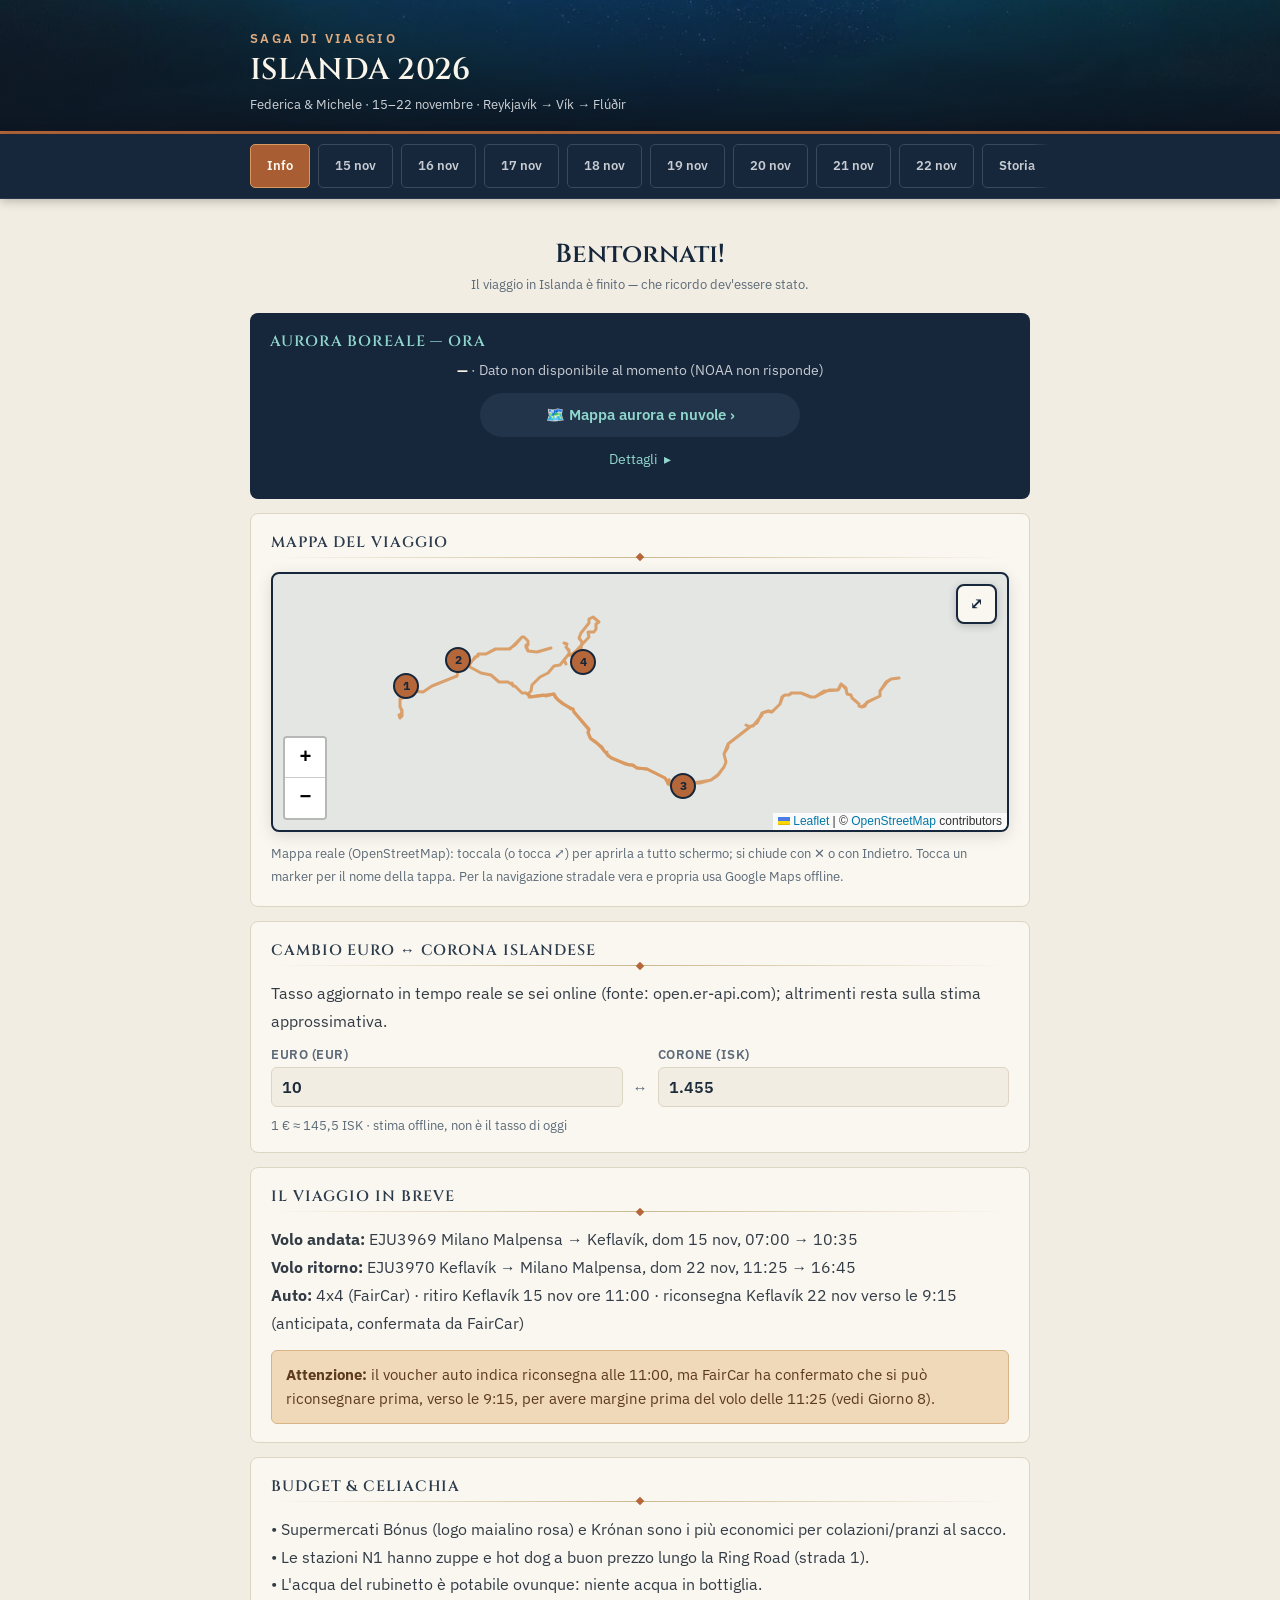
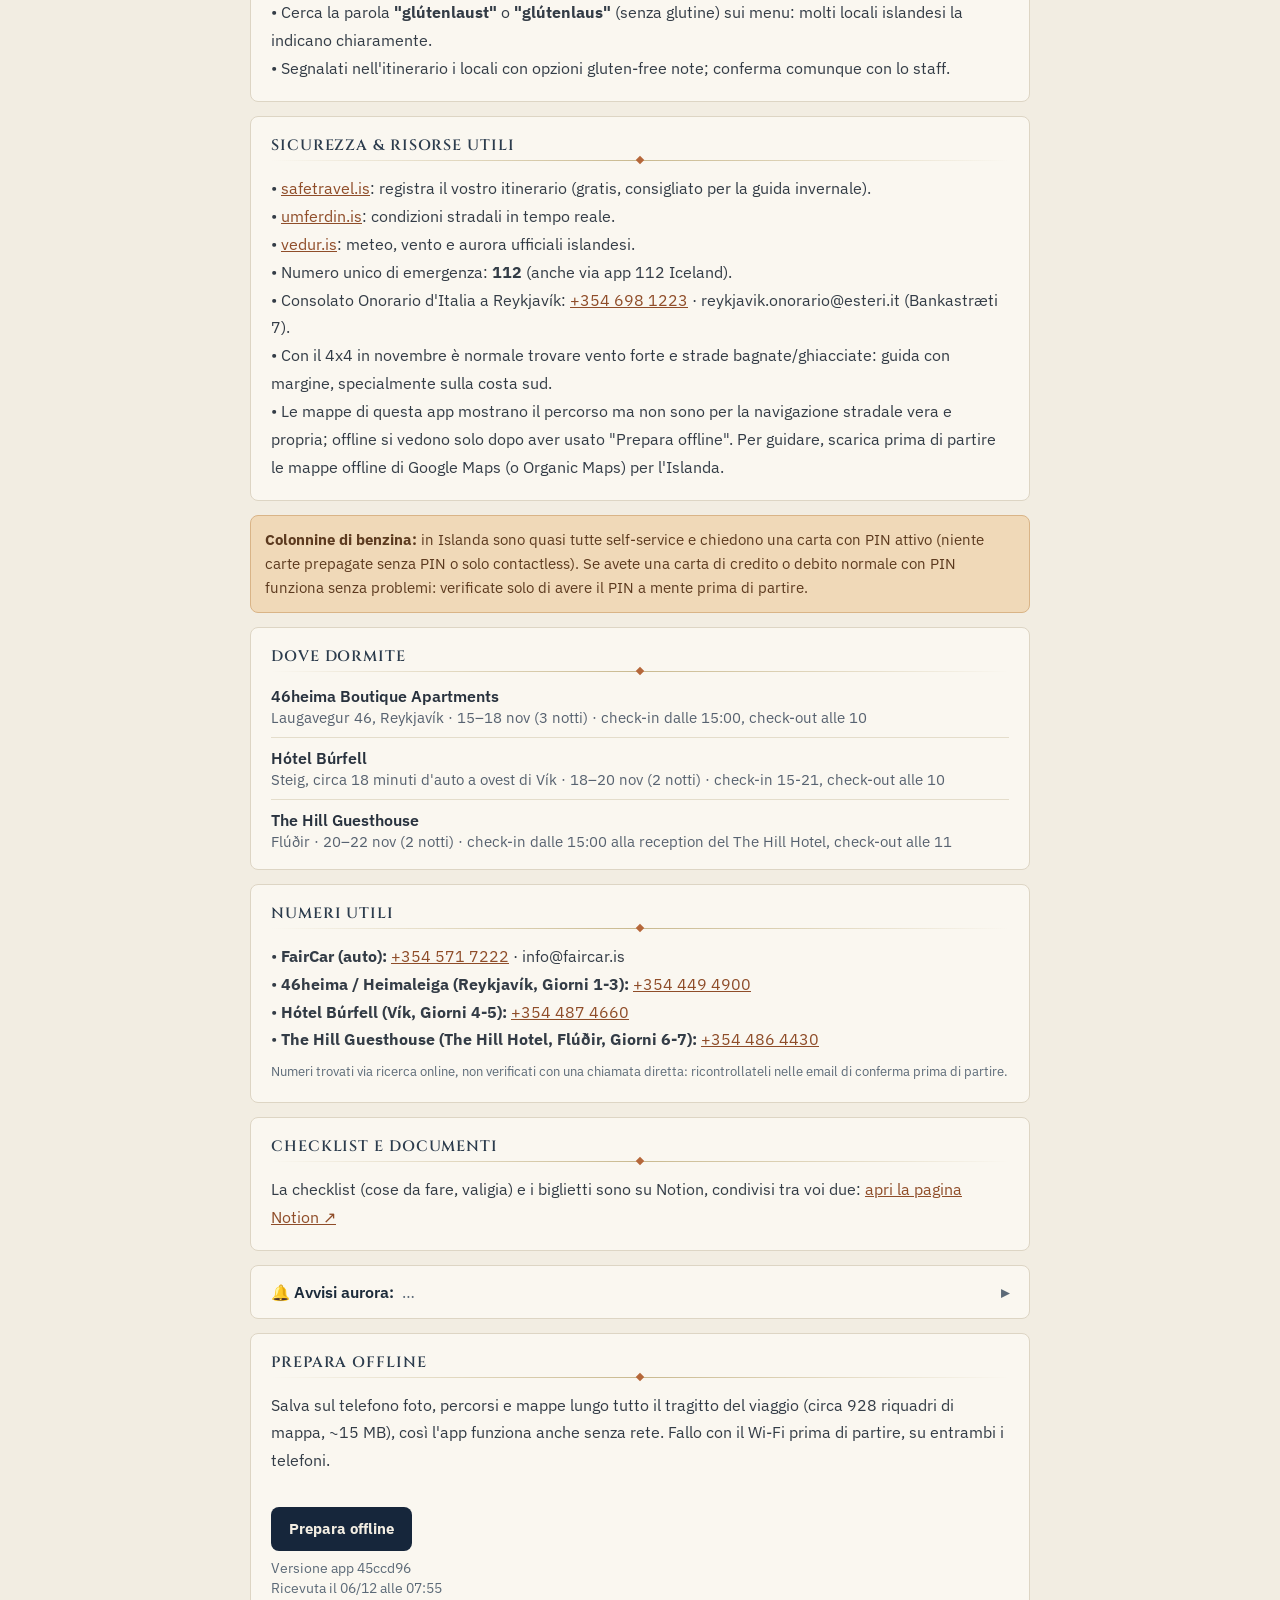
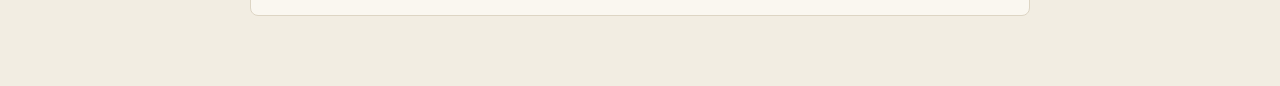
==== commit 14632bf5: "Giorno 8: pieno all'N1 di Hólsvöllur Co-Authored-By: Claude Opus 5.5 <noreply@anthropic.com> Claude-" ====
--- a/index.html
+++ b/index.html
@@ -467,7 +467,7 @@
   <div class="panel">
     <div class="panel-title">Prepara offline</div>
     <div class="rune-rule"></div>
-    <div class="line">Salva sul telefono foto, percorsi e mappe lungo tutto il tragitto del viaggio (circa 930 riquadri di mappa, ~15 MB), così l'app funziona anche senza rete. Fallo con il Wi-Fi prima di partire, su entrambi i telefoni.</div>
+    <div class="line">Salva sul telefono foto, percorsi e mappe lungo tutto il tragitto del viaggio (circa 928 riquadri di mappa, ~15 MB), così l'app funziona anche senza rete. Fallo con il Wi-Fi prima di partire, su entrambi i telefoni.</div>
     <div class="offline-bar" id="offline-bar" role="progressbar" aria-valuenow="0" aria-valuemin="0" aria-valuemax="100" hidden><div class="offline-bar__fill" id="offline-fill"></div></div>
     <div class="offline-status" id="offline-status" aria-live="polite"></div>
     <button type="button" class="offline-btn" id="offline-btn">Prepara offline</button>
@@ -767,11 +767,11 @@
     </div>
   </div>
   
-  <div class="section"><div class="section-title">Spostamenti in auto</div><div class="stack"><div class="leg"><div class="leg-route">Flúðir → Distributore N1 (Keflavík)</div><div class="leg-meta">140 km · ~1h50 (con la burrasca 2h20-2h35)</div><div class="leg-note">Partenza alle 6:00-6:15 invece delle 6:45: c&#x27;è l&#x27;avviso giallo per burrasca (vento 15-23 m/s, raffiche fino a 35-40 m/s, neve o nevischio, dalle 20 di sabato alle 11 al sud e alle 13 a Reykjavík e Keflavík) e l&#x27;Hellisheiði può essere chiusa o lenta: mezz&#x27;ora-tre quarti d&#x27;ora di margine in più.</div></div><div class="leg"><div class="leg-route">Distributore N1 (Keflavík) → Ring Road Cars</div><div class="leg-meta">5 km · ~8 min</div><div class="leg-note">Pieno di gasolio con la tessera N1 e scontrino, poi riconsegna verso le 8:30.</div></div><div class="leg"><div class="leg-route">Ring Road Cars → Aeroporto di Keflavík</div><div class="leg-meta">7 km · ~10 min (navetta Ring Road Cars)</div><div class="leg-note">Navetta subito dopo la riconsegna: in aeroporto verso le 9, più di 2 ore prima del volo (la consegna bagagli chiude alle 10:45).</div></div></div><div class="leg-links"><a href="https://umferdin.is/en" target="_blank" rel="noopener" class="leg-link" aria-label="Stato delle strade in Islanda in tempo reale, umferdin.is">Strade ↗</a><a href="https://en.vedur.is/alerts" target="_blank" rel="noopener" class="leg-link" aria-label="Allerte vento e meteo in Islanda, vedur.is">Allerte meteo ↗</a><a href="https://safetravel.is/" target="_blank" rel="noopener" class="leg-link" aria-label="Avvisi di sicurezza del giorno, safetravel.is">Sicurezza ↗</a></div></div>
+  <div class="section"><div class="section-title">Spostamenti in auto</div><div class="stack"><div class="leg"><div class="leg-route">Flúðir → Distributore N1 (Keflavík)</div><div class="leg-meta">139 km · ~1h50 (con la burrasca 2h20-2h35)</div><div class="leg-note">Partenza alle 6:00-6:15 invece delle 6:45: c&#x27;è l&#x27;avviso giallo per burrasca (vento 15-23 m/s, raffiche fino a 35-40 m/s, neve o nevischio, dalle 20 di sabato alle 11 al sud e alle 13 a Reykjavík e Keflavík) e l&#x27;Hellisheiði può essere chiusa o lenta: mezz&#x27;ora-tre quarti d&#x27;ora di margine in più.</div></div><div class="leg"><div class="leg-route">Distributore N1 (Keflavík) → Ring Road Cars</div><div class="leg-meta">3 km · ~5 min</div><div class="leg-note">Pieno di gasolio con la tessera N1 e scontrino, poi riconsegna verso le 8:30.</div></div><div class="leg"><div class="leg-route">Ring Road Cars → Aeroporto di Keflavík</div><div class="leg-meta">7 km · ~10 min (navetta Ring Road Cars)</div><div class="leg-note">Navetta subito dopo la riconsegna: in aeroporto verso le 9, più di 2 ore prima del volo (la consegna bagagli chiude alle 10:45).</div></div></div><div class="leg-links"><a href="https://umferdin.is/en" target="_blank" rel="noopener" class="leg-link" aria-label="Stato delle strade in Islanda in tempo reale, umferdin.is">Strade ↗</a><a href="https://en.vedur.is/alerts" target="_blank" rel="noopener" class="leg-link" aria-label="Allerte vento e meteo in Islanda, vedur.is">Allerte meteo ↗</a><a href="https://safetravel.is/" target="_blank" rel="noopener" class="leg-link" aria-label="Avvisi di sicurezza del giorno, safetravel.is">Sicurezza ↗</a></div></div>
   
   <div class="section">
     <div class="section-title">Itinerario</div>
-    <div class="stack"><div class="act-card"><div class="act-body"><div class="act-top"><div class="act-title">Partenza da Flúðir</div><div class="act-time">06:00</div></div><div class="act-desc">Perché così presto: da sabato alle 20 c&#x27;è l&#x27;avviso giallo per burrasca da sud-est (vento 15-23 m/s, raffiche fino a 35-40 m/s, neve o nevischio poi pioggia), che al sud dura fino alle 11 e a Reykjavík e Keflavík fino alle 13. L&#x27;Hellisheiði, l&#x27;altopiano tra Hveragerði e Reykjavík, con queste raffiche può chiudere o essere molto lenta. Alle 5 guardate umferdin.is (Hellisheiði, Þrengslavegur, Suðurstrandarvegur) e scegliete il percorso aperto: 1) Hellisheiði, il solito (~1h50 senza vento); 2) Þrengsli, strada 39, se è chiusa l&#x27;Hellisheiði (~2h); 3) costa, strade 38 e 427 via Þorlákshöfn e Grindavík, solo se le prime due sono chiuse e la 427 è aperta: è la più esposta al vento (~2h15). Se è tutto chiuso, chiamate Ring Road Cars (+354 779 9499, dalle 4) e controllate il volo. Lasciate la chiave come concordato con la reception.</div><div class="act-links"><a class="act-link act-link--nav" href="https://www.google.com/maps/dir/?api=1&amp;destination=63.9972%2C-22.5829" target="_blank" rel="noopener">Naviga percorso 1 (Hellisheiði) ↗</a><a class="act-link act-link--nav" href="https://www.google.com/maps/dir/?api=1&amp;destination=63.9972%2C-22.5829&amp;waypoints=63.9696%2C-21.4580" target="_blank" rel="noopener">Naviga percorso 2 (Þrengsli) ↗</a><a class="act-link act-link--nav" href="https://www.google.com/maps/dir/?api=1&amp;destination=63.9972%2C-22.5829&amp;waypoints=63.8560%2C-21.3800%7C63.8420%2C-22.4300" target="_blank" rel="noopener">Naviga percorso 3 (costa) ↗</a></div></div></div><div class="act-card"><div class="photo-slot photo-slot--thumb" data-photo="d8-pieno-al-distributore-n1.jpg" style="--bg1:#3a2f22;--bg2:#5c4a33"><img src="images/web/d8-pieno-al-distributore-n1.webp" alt="Pieno al distributore N1 (Keflavík)" loading="lazy" onerror="this.parentElement.classList.add('photo-slot--empty')"><div class="photo-slot__ph"><svg viewBox="0 0 64 56" class="photo-slot__icon" aria-hidden="true"><rect x="8" y="30" width="14" height="16" fill="#f2ede2"/><polygon points="6,30 15,20 24,30" fill="#d9985f"/><rect x="26" y="24" width="16" height="22" fill="#f2ede2" opacity="0.9"/><polygon points="24,24 34,12 44,24" fill="#d9985f"/><rect x="46" y="33" width="12" height="13" fill="#f2ede2" opacity="0.8"/><polygon points="44,33 52,25 60,33" fill="#d9985f"/></svg><span>Pieno al distributore N1 (Keflavík)</span></div></div><div class="act-body"><div class="act-top"><div class="act-title">Pieno al distributore N1 (Keflavík)</div><div class="act-time">~08:15</div></div><div class="act-desc">N1 di Flugvellir 27, a Keflavík, circa 4 km dal noleggio (il contratto chiede un distributore entro 15 km); in alternativa l&#x27;N1 di Hólsvöllur, ancora più vicino (2,5 km). Usate la tessera N1 per lo sconto: avvicinatela o inseritela alla colonnina prima di pagare. L&#x27;auto è a gasolio: pompa &quot;Dísel&quot;. Pagate con la carta e il PIN e chiedete lo scontrino (&quot;Kvittun&quot;), che va mostrato alla riconsegna: senza scontrino o con il serbatoio non pieno ci sono 30 € di penale più il carburante. Con il vento forte tenete salde le portiere.</div><div class="act-cost">€ carburante</div><div class="act-links"><a class="act-link act-link--nav" href="https://www.google.com/maps/dir/?api=1&amp;destination=63.9972%2C-22.5829" target="_blank" rel="noopener">Naviga ↗</a></div></div></div><div class="act-card"><div class="act-body"><div class="act-top"><div class="act-title">Riconsegna auto Ring Road Cars</div><div class="act-time">~08:30</div></div><div class="act-desc">Bogatröð 1, Ásbrú. Riconsegna anticipata alle 8:30 (il volo è alle 11:25): mostrate lo scontrino del pieno e fate le foto all&#x27;auto. Poi la navetta per il terminal.</div><div class="act-links"><a class="act-link act-link--nav" href="https://www.google.com/maps/dir/?api=1&amp;destination=63.9650%2C-22.5746" target="_blank" rel="noopener">Naviga ↗</a></div></div></div><div class="act-card"><div class="act-body"><div class="act-top"><div class="act-title">Volo EJU3970 Keflavík → Milano Malpensa</div><div class="act-time">11:25</div></div><div class="act-desc">Arrivo previsto alle 16:45. Con il vento forte i voli possono essere in ritardo: controllate lo stato del volo nell&#x27;app easyJet prima di partire da Flúðir.</div></div></div></div>
+    <div class="stack"><div class="act-card"><div class="act-body"><div class="act-top"><div class="act-title">Partenza da Flúðir</div><div class="act-time">06:00</div></div><div class="act-desc">Perché così presto: da sabato alle 20 c&#x27;è l&#x27;avviso giallo per burrasca da sud-est (vento 15-23 m/s, raffiche fino a 35-40 m/s, neve o nevischio poi pioggia), che al sud dura fino alle 11 e a Reykjavík e Keflavík fino alle 13. L&#x27;Hellisheiði, l&#x27;altopiano tra Hveragerði e Reykjavík, con queste raffiche può chiudere o essere molto lenta. Alle 5 guardate umferdin.is (Hellisheiði, Þrengslavegur, Suðurstrandarvegur) e scegliete il percorso aperto: 1) Hellisheiði, il solito (~1h50 senza vento); 2) Þrengsli, strada 39, se è chiusa l&#x27;Hellisheiði (~2h); 3) costa, strade 38 e 427 via Þorlákshöfn e Grindavík, solo se le prime due sono chiuse e la 427 è aperta: è la più esposta al vento (~2h15). Se è tutto chiuso, chiamate Ring Road Cars (+354 779 9499, dalle 4) e controllate il volo. Lasciate la chiave come concordato con la reception.</div><div class="act-links"><a class="act-link act-link--nav" href="https://www.google.com/maps/dir/?api=1&amp;destination=63.9835%2C-22.5917" target="_blank" rel="noopener">Naviga percorso 1 (Hellisheiði) ↗</a><a class="act-link act-link--nav" href="https://www.google.com/maps/dir/?api=1&amp;destination=63.9835%2C-22.5917&amp;waypoints=63.9696%2C-21.4580" target="_blank" rel="noopener">Naviga percorso 2 (Þrengsli) ↗</a><a class="act-link act-link--nav" href="https://www.google.com/maps/dir/?api=1&amp;destination=63.9835%2C-22.5917&amp;waypoints=63.8560%2C-21.3800%7C63.8420%2C-22.4300" target="_blank" rel="noopener">Naviga percorso 3 (costa) ↗</a></div></div></div><div class="act-card"><div class="photo-slot photo-slot--thumb" data-photo="d8-pieno-al-distributore-n1.jpg" style="--bg1:#3a2f22;--bg2:#5c4a33"><img src="images/web/d8-pieno-al-distributore-n1.webp" alt="Pieno al distributore N1 (Keflavík)" loading="lazy" onerror="this.parentElement.classList.add('photo-slot--empty')"><div class="photo-slot__ph"><svg viewBox="0 0 64 56" class="photo-slot__icon" aria-hidden="true"><rect x="8" y="30" width="14" height="16" fill="#f2ede2"/><polygon points="6,30 15,20 24,30" fill="#d9985f"/><rect x="26" y="24" width="16" height="22" fill="#f2ede2" opacity="0.9"/><polygon points="24,24 34,12 44,24" fill="#d9985f"/><rect x="46" y="33" width="12" height="13" fill="#f2ede2" opacity="0.8"/><polygon points="44,33 52,25 60,33" fill="#d9985f"/></svg><span>Pieno al distributore N1 (Keflavík)</span></div></div><div class="act-body"><div class="act-top"><div class="act-title">Pieno al distributore N1 (Keflavík)</div><div class="act-time">~08:15</div></div><div class="act-desc">N1 di Hólsvöllur, circa 2,5 km dal noleggio (il contratto chiede un distributore entro 15 km), self-service; se la colonnina non dà lo scontrino, l&#x27;N1 di Flugvellir 27 (stazione con negozio) è a 3 minuti. Usate la tessera N1 per lo sconto: avvicinatela o inseritela alla colonnina prima di pagare. L&#x27;auto è a gasolio: pompa &quot;Dísel&quot;. Pagate con la carta e il PIN e chiedete lo scontrino (&quot;Kvittun&quot;), che va mostrato alla riconsegna: senza scontrino o con il serbatoio non pieno ci sono 30 € di penale più il carburante. Con il vento forte tenete salde le portiere.</div><div class="act-cost">€ carburante</div><div class="act-links"><a class="act-link act-link--nav" href="https://www.google.com/maps/dir/?api=1&amp;destination=63.9835%2C-22.5917" target="_blank" rel="noopener">Naviga ↗</a></div></div></div><div class="act-card"><div class="act-body"><div class="act-top"><div class="act-title">Riconsegna auto Ring Road Cars</div><div class="act-time">~08:30</div></div><div class="act-desc">Bogatröð 1, Ásbrú. Riconsegna anticipata alle 8:30 (il volo è alle 11:25): mostrate lo scontrino del pieno e fate le foto all&#x27;auto. Poi la navetta per il terminal.</div><div class="act-links"><a class="act-link act-link--nav" href="https://www.google.com/maps/dir/?api=1&amp;destination=63.9650%2C-22.5746" target="_blank" rel="noopener">Naviga ↗</a></div></div></div><div class="act-card"><div class="act-body"><div class="act-top"><div class="act-title">Volo EJU3970 Keflavík → Milano Malpensa</div><div class="act-time">11:25</div></div><div class="act-desc">Arrivo previsto alle 16:45. Con il vento forte i voli possono essere in ritardo: controllate lo stato del volo nell&#x27;app easyJet prima di partire da Flúðir.</div></div></div></div>
   </div>
   <div class="culture-card"><div class="culture-card__label"><svg viewBox="0 0 64 56" xmlns="http://www.w3.org/2000/svg" aria-hidden="true"><path d="M2 20 Q20 8 34 18 T62 12" stroke="#8fd6cd" stroke-width="2" fill="none" opacity="0.8"/><circle cx="50" cy="9" r="4.5" fill="#f2ede2"/><polygon points="6,50 20,26 34,50" fill="#f2ede2" opacity="0.9"/><polygon points="26,50 42,18 60,50" fill="#d9985f"/></svg>Storia &amp; curiosità</div><p>L&#x27;aeroporto di Keflavík, oggi il principale scalo internazionale dell&#x27;isola, fu costruito durante la seconda guerra mondiale dagli Stati Uniti, che vi mantennero una base militare fino al 2006. Il terminal passeggeri, inaugurato nel 1987, porta il nome di Leifr Eiríksson, l&#x27;esploratore islandese che intorno all&#x27;anno 1000 raggiunse le coste del Nord America.</p><p>Keflavík nacque come porto di pesca e di commercio; nel 1994 si è unita a Njarðvík e Hafnir nel comune di Reykjanesbær.</p><div class="culture-card__src">Su Wikipedia: <a href="https://it.wikipedia.org/wiki/Keflavik" target="_blank" rel="noopener">Keflavík</a> · <a href="https://it.wikipedia.org/wiki/Reykjanesbær" target="_blank" rel="noopener">Reykjanesbær</a> · <a href="https://it.wikipedia.org/wiki/Leif_Erikson" target="_blank" rel="noopener">Leif Erikson</a></div></div>
   <div class="section">
@@ -859,11 +859,11 @@
 <script>
 const SEASONAL = {"reykjavik": {"tmax": 4, "tmin": -1, "desc": "Nuvoloso, rovesci di pioggia/neve frequenti", "wind": "moderato-forte"}, "vik": {"tmax": 5, "tmin": 0, "desc": "Molto piovoso, tipico della costa sud", "wind": "forte, zona esposta"}, "fludir": {"tmax": 3, "tmin": -3, "desc": "Più freddo, neve possibile in quota", "wind": "moderato"}, "keflavik": {"tmax": 4, "tmin": -1, "desc": "Piovoso e ventoso, zona costiera aperta", "wind": "forte"}};
 const LOCATIONS = {"reykjavik": {"name": "Reykjavík", "lat": 64.1466, "lon": -21.9426, "vedur": 1, "oss": 1470}, "vik": {"name": "Vík í Mýrdal", "lat": 63.4186, "lon": -19.006, "vedur": 36049, "oss": 6049}, "fludir": {"name": "Flúðir", "lat": 64.1372, "lon": -20.3033, "vedur": 36415, "oss": 36415}, "keflavik": {"name": "Keflavík", "lat": 63.995, "lon": -22.6239, "vedur": 990, "oss": 1350}};
-const DAY_ROUTES = {"d1": [{"name": "Aeroporto Keflavík", "lat": 63.995, "lon": -22.6239}, {"name": "Ufficio FairCar", "lat": 63.965, "lon": -22.5746}, {"name": "Bridge Between Continents", "lat": 63.8697, "lon": -22.6764}, {"name": "Gunnuhver", "lat": 63.8192, "lon": -22.6846}, {"name": "Reykjanesviti", "lat": 63.8158, "lon": -22.7042}, {"name": "Reykjavík", "lat": 64.1466, "lon": -21.9426}], "d2": [{"name": "Reykjavík", "lat": 64.1466, "lon": -21.9426}, {"name": "Whales of Iceland", "lat": 64.1557, "lon": -21.9488}, {"name": "Tjörnin", "lat": 64.1461, "lon": -21.9425}, {"name": "Þingholt", "lat": 64.1445, "lon": -21.934}, {"name": "Hallgrímskirkja", "lat": 64.1417, "lon": -21.9266}, {"name": "Strada arcobaleno", "lat": 64.1458, "lon": -21.9316}, {"name": "Usato Croce Rossa", "lat": 64.146, "lon": -21.931}, {"name": "Sun Voyager", "lat": 64.147, "lon": -21.9213}, {"name": "Harpa", "lat": 64.15, "lon": -21.9326}, {"name": "Dómkirkjan", "lat": 64.1467, "lon": -21.9393}, {"name": "Landakotskirkja", "lat": 64.1474, "lon": -21.9485}], "d3": [{"name": "Reykjavík", "lat": 64.1466, "lon": -21.9426}, {"name": "Þingvellir", "lat": 64.2559, "lon": -21.1297}, {"name": "Laugarvatn", "lat": 64.2141, "lon": -20.729}, {"name": "Reykjavík", "lat": 64.1466, "lon": -21.9426}], "d4": [{"name": "Reykjavík", "lat": 64.1466, "lon": -21.9426}, {"name": "Seljalandsfoss", "lat": 63.6156, "lon": -19.9886}, {"name": "Skógafoss", "lat": 63.5321, "lon": -19.5116}, {"name": "Dyrhólaey", "lat": 63.4033, "lon": -19.125}, {"name": "Reynisfjara", "lat": 63.4038, "lon": -19.0428}, {"name": "Víkurkirkja", "lat": 63.4193, "lon": -19.0058}, {"name": "Hótel Búrfell", "lat": 63.4552, "lon": -19.1793}], "d5": [{"name": "Hótel Búrfell", "lat": 63.4552, "lon": -19.1793}, {"name": "Jökulsárlón", "lat": 64.0481, "lon": -16.1799}, {"name": "Diamond Beach", "lat": 64.0436, "lon": -16.178}, {"name": "Fjaðrárgljúfur", "lat": 63.7722, "lon": -18.1725}, {"name": "Hótel Búrfell", "lat": 63.4552, "lon": -19.1793}], "d6": [{"name": "Hótel Búrfell", "lat": 63.4552, "lon": -19.1793}, {"name": "Pylsuvagninn", "lat": 63.9378, "lon": -21.0043}, {"name": "Kerið", "lat": 64.041, "lon": -20.8834}, {"name": "Skálholt", "lat": 64.1253, "lon": -20.5241}, {"name": "Flúðir", "lat": 64.1372, "lon": -20.3033}, {"name": "Secret Lagoon", "lat": 64.1372, "lon": -20.309}], "d7": [{"name": "Flúðir", "lat": 64.1372, "lon": -20.3033}, {"name": "Geysir", "lat": 64.3128, "lon": -20.3009}, {"name": "Gullfoss", "lat": 64.3271, "lon": -20.1199}, {"name": "Faxi", "lat": 64.2266, "lon": -20.3402}, {"name": "Hrunalaug", "lat": 64.1329, "lon": -20.2551}, {"name": "Efstidalur II", "lat": 64.2423, "lon": -20.5521}, {"name": "Flúðir", "lat": 64.1372, "lon": -20.3033}], "d8": [{"name": "Flúðir", "lat": 64.1372, "lon": -20.3033}, {"name": "Distributore N1", "lat": 63.9972, "lon": -22.5829}, {"name": "Ring Road Cars", "lat": 63.965, "lon": -22.5746}, {"name": "Aeroporto Keflavík", "lat": 63.995, "lon": -22.6239}]};
-const DAY_GEOMETRY = {"d1":[[63.9962,-22.62549],[63.99628,-22.62527],[63.99639,-22.62516],[63.99687,-22.62513],[63.99722,-22.62503],[63.99784,-22.62503],[63.99797,-22.62625],[63.99823,-22.62708],[63.99839,-22.6274],[63.99862,-22.6277],[63.99885,-22.6279],[63.99916,-22.62805],[63.99957,-22.62803],[64.0,-22.62775],[64.00037,-22.62722],[64.00062,-22.6266],[64.00089,-22.62546],[64.00106,-22.62432],[64.00211,-22.61562],[64.00264,-22.61084],[64.00276,-22.60863],[64.00268,-22.60491],[64.00278,-22.60298],[64.0023,-22.60126],[64.00141,-22.59902],[64.00064,-22.59673],[64.00002,-22.59508],[63.99925,-22.59334],[63.9979,-22.59052],[63.99746,-22.58973],[63.99734,-22.5896],[63.99725,-22.58958],[63.99711,-22.58964],[63.99699,-22.58949],[63.99681,-22.58883],[63.99643,-22.58777],[63.99605,-22.587],[63.99413,-22.58376],[63.99307,-22.58209],[63.99206,-22.58062],[63.99153,-22.57989],[63.99112,-22.57945],[63.99076,-22.57897],[63.99056,-22.57886],[63.99042,-22.57903],[63.99036,-22.57903],[63.99026,-22.57893],[63.99011,-22.57841],[63.98992,-22.57799],[63.98931,-22.57696],[63.98602,-22.5726],[63.98437,-22.57013],[63.98237,-22.5666],[63.98185,-22.56547],[63.98053,-22.56219],[63.98039,-22.562],[63.98025,-22.56198],[63.97945,-22.56294],[63.9788,-22.56351],[63.97753,-22.56522],[63.97733,-22.56546],[63.97696,-22.56573],[63.97655,-22.56581],[63.97353,-22.56569],[63.97275,-22.5657],[63.97192,-22.56622],[63.97094,-22.56729],[63.97042,-22.56825],[63.97,-22.56915],[63.96959,-22.57038],[63.96928,-22.57153],[63.96796,-22.57675],[63.96674,-22.57486],[63.96654,-22.5749],[63.96629,-22.57537],[63.96589,-22.57478],[63.96528,-22.57695],[63.96483,-22.57636],[63.96448,-22.57557],[63.96457,-22.575],[63.96502,-22.5734],[63.96178,-22.56813],[63.95898,-22.56087],[63.95789,-22.56408],[63.95755,-22.56536],[63.95651,-22.57044],[63.9531,-22.58427],[63.95208,-22.58957],[63.94872,-22.60036],[63.94401,-22.61612],[63.94316,-22.61856],[63.93999,-22.62705],[63.93957,-22.6283],[63.93807,-22.63336],[63.93763,-22.63516],[63.93727,-22.63693],[63.93702,-22.63848],[63.93431,-22.66038],[63.933,-22.67059],[63.93254,-22.67337],[63.9322,-22.67483],[63.93183,-22.67616],[63.93122,-22.67795],[63.93054,-22.67956],[63.92992,-22.68076],[63.92909,-22.68205],[63.92837,-22.68297],[63.92752,-22.68377],[63.92645,-22.68463],[63.92571,-22.68539],[63.92532,-22.6859],[63.9233,-22.6892],[63.92254,-22.69032],[63.92145,-22.69168],[63.92096,-22.6922],[63.91994,-22.69311],[63.91861,-22.694],[63.9175,-22.69457],[63.91679,-22.69486],[63.91451,-22.69565],[63.91304,-22.69644],[63.91254,-22.69662],[63.91201,-22.6967],[63.91148,-22.69669],[63.91088,-22.69656],[63.90895,-22.69583],[63.9077,-22.69558],[63.89961,-22.6952],[63.89859,-22.69509],[63.89737,-22.6948],[63.88981,-22.6921],[63.88803,-22.69185],[63.88133,-22.69109],[63.87978,-22.69086],[63.87933,-22.69074],[63.87855,-22.69041],[63.87777,-22.68989],[63.87741,-22.68959],[63.87586,-22.68807],[63.87473,-22.68716],[63.87073,-22.68465],[63.87028,-22.68419],[63.86995,-22.68375],[63.86834,-22.68117],[63.86802,-22.68074],[63.86731,-22.67998],[63.86571,-22.67864],[63.86492,-22.67809],[63.86415,-22.67775],[63.86377,-22.67764],[63.86328,-22.67757],[63.8595,-22.67738],[63.84965,-22.67706],[63.84833,-22.67703],[63.8473,-22.67711],[63.84602,-22.67747],[63.84519,-22.67783],[63.84421,-22.67846],[63.83859,-22.68248],[63.83787,-22.68284],[63.8372,-22.68303],[63.83664,-22.68311],[63.83614,-22.68311],[63.83395,-22.68295],[63.83221,-22.68278],[63.83195,-22.68271],[63.83137,-22.68247],[63.83103,-22.68221],[63.8304,-22.68159],[63.83004,-22.68107],[63.82952,-22.68013],[63.82921,-22.67944],[63.8283,-22.67679],[63.82789,-22.67588],[63.82751,-22.67532],[63.82722,-22.67501],[63.8265,-22.67454],[63.82621,-22.67428],[63.82588,-22.67382],[63.82564,-22.67329],[63.8255,-22.67288],[63.82529,-22.67188],[63.82469,-22.66683],[63.82465,-22.66541],[63.82481,-22.66228],[63.82464,-22.66231],[63.82456,-22.66242],[63.82386,-22.66375],[63.82331,-22.6659],[63.82287,-22.66666],[63.82249,-22.6672],[63.82198,-22.66841],[63.8219,-22.66882],[63.82185,-22.67043],[63.82174,-22.67112],[63.82157,-22.67158],[63.82117,-22.67209],[63.82097,-22.67248],[63.82081,-22.67362],[63.82052,-22.67442],[63.82036,-22.67525],[63.82015,-22.67584],[63.82008,-22.67627],[63.81994,-22.67862],[63.81973,-22.68002],[63.81954,-22.68076],[63.81913,-22.68172],[63.81906,-22.68219],[63.81913,-22.68172],[63.81954,-22.68076],[63.81973,-22.68002],[63.81994,-22.67862],[63.82008,-22.67627],[63.82015,-22.67584],[63.82036,-22.67525],[63.82052,-22.67442],[63.82081,-22.67362],[63.82097,-22.67248],[63.82117,-22.67209],[63.82157,-22.67158],[63.82174,-22.67112],[63.82185,-22.67043],[63.8219,-22.66882],[63.82198,-22.66841],[63.82249,-22.6672],[63.82287,-22.66666],[63.82331,-22.6659],[63.82386,-22.66375],[63.82456,-22.66242],[63.82464,-22.66231],[63.82481,-22.66228],[63.82465,-22.66541],[63.82469,-22.66683],[63.82529,-22.67188],[63.8255,-22.67288],[63.82577,-22.6736],[63.8261,-22.67415],[63.8265,-22.67454],[63.82722,-22.67501],[63.82751,-22.67532],[63.82789,-22.67588],[63.8283,-22.67679],[63.82921,-22.67944],[63.82979,-22.68065],[63.8304,-22.68159],[63.83027,-22.68215],[63.8302,-22.68295],[63.83044,-22.69753],[63.83037,-22.698],[63.83027,-22.69821],[63.83013,-22.69834],[63.82828,-22.69849],[63.8282,-22.69853],[63.82816,-22.69863],[63.82845,-22.7057],[63.82843,-22.70595],[63.82838,-22.70604],[63.82829,-22.70607],[63.82807,-22.70598],[63.82744,-22.70547],[63.82715,-22.7053],[63.82699,-22.70526],[63.82628,-22.7054],[63.82575,-22.70522],[63.82459,-22.70403],[63.82334,-22.70254],[63.82211,-22.70124],[63.82047,-22.70001],[63.81951,-22.69901],[63.81766,-22.69748],[63.81746,-22.69711],[63.8172,-22.69633],[63.81702,-22.69663],[63.81662,-22.69713],[63.81611,-22.69797],[63.81524,-22.70022],[63.81512,-22.70062],[63.81492,-22.70229],[63.81477,-22.70312],[63.81458,-22.70381],[63.8148,-22.70407],[63.81458,-22.70381],[63.81477,-22.70312],[63.81492,-22.70229],[63.81512,-22.70062],[63.81524,-22.70022],[63.81611,-22.69797],[63.81662,-22.69713],[63.81702,-22.69663],[63.8172,-22.69633],[63.81746,-22.69711],[63.81766,-22.69748],[63.81951,-22.69901],[63.82047,-22.70001],[63.82211,-22.70124],[63.82334,-22.70254],[63.82459,-22.70403],[63.82575,-22.70522],[63.82628,-22.7054],[63.82699,-22.70526],[63.82715,-22.7053],[63.82744,-22.70547],[63.82807,-22.70598],[63.82829,-22.70607],[63.82838,-22.70604],[63.82845,-22.70586],[63.82845,-22.7057],[63.82816,-22.69863],[63.8282,-22.69853],[63.82828,-22.69849],[63.83013,-22.69834],[63.83027,-22.69821],[63.83037,-22.698],[63.83044,-22.69753],[63.8302,-22.68295],[63.83027,-22.68215],[63.8304,-22.68159],[63.83075,-22.68196],[63.83137,-22.68247],[63.83221,-22.68278],[63.83614,-22.68311],[63.83664,-22.68311],[63.83755,-22.68295],[63.83823,-22.68268],[63.83859,-22.68248],[63.84421,-22.67846],[63.84519,-22.67783],[63.84602,-22.67747],[63.84647,-22.67733],[63.8473,-22.67711],[63.84768,-22.67706],[63.84833,-22.67703],[63.84965,-22.67706],[63.8595,-22.67738],[63.86282,-22.67754],[63.86377,-22.67764],[63.86454,-22.6779],[63.86532,-22.67835],[63.86731,-22.67998],[63.86767,-22.68034],[63.86834,-22.68117],[63.86995,-22.68375],[63.87028,-22.68419],[63.87073,-22.68465],[63.87473,-22.68716],[63.87586,-22.68807],[63.87741,-22.68959],[63.87777,-22.68989],[63.87813,-22.69016],[63.8789,-22.69059],[63.87978,-22.69086],[63.88133,-22.69109],[63.88803,-22.69185],[63.88981,-22.6921],[63.89737,-22.6948],[63.89859,-22.69509],[63.89961,-22.6952],[63.9077,-22.69558],[63.90895,-22.69583],[63.91088,-22.69656],[63.91148,-22.69669],[63.91201,-22.6967],[63.91254,-22.69662],[63.91304,-22.69644],[63.91451,-22.69565],[63.91679,-22.69486],[63.91803,-22.69431],[63.9195,-22.69344],[63.92045,-22.69268],[63.92096,-22.6922],[63.92193,-22.69112],[63.92291,-22.68979],[63.92496,-22.68646],[63.92571,-22.68539],[63.92645,-22.68463],[63.92752,-22.68377],[63.92837,-22.68297],[63.92909,-22.68205],[63.92992,-22.68076],[63.93089,-22.6788],[63.93154,-22.67709],[63.9322,-22.67483],[63.93254,-22.67337],[63.93287,-22.67144],[63.93431,-22.66038],[63.93702,-22.63848],[63.93727,-22.63693],[63.93763,-22.63516],[63.93807,-22.63336],[63.93957,-22.6283],[63.93999,-22.62705],[63.94316,-22.61856],[63.94401,-22.61612],[63.94872,-22.60036],[63.95208,-22.58957],[63.9531,-22.58427],[63.95651,-22.57044],[63.95743,-22.56591],[63.95789,-22.56408],[63.96016,-22.5574],[63.96058,-22.55628],[63.96102,-22.55534],[63.96152,-22.55449],[63.96226,-22.55356],[63.96281,-22.55307],[63.96338,-22.55272],[63.96382,-22.55255],[63.96418,-22.55247],[63.96451,-22.55246],[63.96511,-22.55253],[63.96591,-22.5529],[63.96645,-22.5533],[63.96689,-22.55374],[63.9674,-22.55442],[63.96846,-22.5561],[63.96908,-22.55471],[63.96937,-22.55387],[63.96959,-22.55308],[63.96983,-22.55176],[63.96998,-22.54986],[63.96997,-22.54882],[63.96983,-22.54618],[63.96988,-22.54521],[63.97002,-22.54428],[63.9702,-22.54358],[63.97052,-22.54275],[63.97098,-22.54205],[63.97139,-22.54169],[63.97168,-22.54117],[63.97175,-22.54085],[63.96979,-22.52147],[63.96731,-22.49576],[63.96615,-22.48422],[63.96576,-22.48108],[63.96189,-22.4536],[63.96169,-22.45164],[63.96151,-22.44918],[63.96141,-22.44672],[63.9614,-22.44486],[63.96151,-22.43365],[63.96162,-22.43087],[63.96198,-22.42512],[63.9623,-22.42134],[63.96352,-22.40444],[63.96401,-22.39981],[63.96448,-22.39644],[63.96479,-22.39448],[63.96685,-22.38301],[63.96757,-22.3794],[63.96801,-22.3775],[63.96916,-22.37323],[63.97077,-22.36833],[63.97352,-22.36032],[63.97503,-22.35531],[63.97646,-22.34984],[63.98477,-22.31708],[63.986,-22.31177],[63.9888,-22.29886],[63.99024,-22.29278],[63.99207,-22.28595],[63.99396,-22.27916],[63.99494,-22.27535],[63.99574,-22.27196],[63.99663,-22.26752],[63.99764,-22.26152],[63.99863,-22.25412],[64.00022,-22.24122],[64.00094,-22.23611],[64.00179,-22.23094],[64.00301,-22.22461],[64.00358,-22.22188],[64.01089,-22.18753],[64.01134,-22.18571],[64.01203,-22.18355],[64.01242,-22.18259],[64.01298,-22.18143],[64.01339,-22.18071],[64.01435,-22.17922],[64.01504,-22.17791],[64.01538,-22.17714],[64.01567,-22.17644],[64.01617,-22.17494],[64.01675,-22.17269],[64.01712,-22.17055],[64.01733,-22.16877],[64.01953,-22.14424],[64.02002,-22.14022],[64.0205,-22.13722],[64.0212,-22.13387],[64.02196,-22.13099],[64.02243,-22.12939],[64.02331,-22.12685],[64.02446,-22.12331],[64.02529,-22.12002],[64.02566,-22.118],[64.02591,-22.11616],[64.02734,-22.10326],[64.02778,-22.10072],[64.02815,-22.09919],[64.02886,-22.09686],[64.03075,-22.0913],[64.03139,-22.08915],[64.03239,-22.08488],[64.03317,-22.08082],[64.03362,-22.07896],[64.03398,-22.07782],[64.03444,-22.07658],[64.03558,-22.0741],[64.03602,-22.07301],[64.03658,-22.0712],[64.03693,-22.06968],[64.03719,-22.06809],[64.03739,-22.0664],[64.03874,-22.0506],[64.03909,-22.04753],[64.03974,-22.0434],[64.04041,-22.04011],[64.04104,-22.03766],[64.04152,-22.03591],[64.04719,-22.01663],[64.04797,-22.0137],[64.04895,-22.00936],[64.05034,-22.00137],[64.05288,-21.98441],[64.05345,-21.98011],[64.05458,-21.9733],[64.05694,-21.95753],[64.05742,-21.9549],[64.05858,-21.9492],[64.05876,-21.94797],[64.05926,-21.94305],[64.05954,-21.94183],[64.05993,-21.94069],[64.06044,-21.93975],[64.06087,-21.93925],[64.06141,-21.93887],[64.0629,-21.9383],[64.06543,-21.93754],[64.06606,-21.93743],[64.06676,-21.9375],[64.06693,-21.93736],[64.06702,-21.9372],[64.06711,-21.93718],[64.06722,-21.93729],[64.06727,-21.93747],[64.06752,-21.93768],[64.06775,-21.93779],[64.07024,-21.93849],[64.07309,-21.93936],[64.07426,-21.93963],[64.0758,-21.94021],[64.07595,-21.94011],[64.07601,-21.94],[64.07612,-21.93995],[64.07622,-21.94003],[64.0763,-21.94026],[64.07648,-21.94042],[64.07787,-21.94078],[64.0799,-21.94139],[64.08138,-21.94195],[64.0825,-21.94223],[64.08295,-21.94246],[64.0833,-21.94277],[64.0837,-21.94336],[64.08381,-21.9434],[64.08394,-21.94335],[64.08404,-21.94323],[64.08512,-21.94018],[64.08568,-21.93894],[64.08806,-21.93509],[64.08843,-21.93439],[64.08978,-21.93113],[64.0909,-21.92794],[64.09135,-21.92701],[64.09201,-21.92601],[64.09624,-21.92136],[64.09718,-21.92026],[64.09782,-21.91933],[64.0984,-21.91835],[64.09885,-21.91748],[64.09947,-21.916],[64.10018,-21.91388],[64.10075,-21.91182],[64.10183,-21.9074],[64.10207,-21.90664],[64.10235,-21.90595],[64.10268,-21.9053],[64.1035,-21.9042],[64.10401,-21.90382],[64.1047,-21.90359],[64.10528,-21.90357],[64.10556,-21.90364],[64.10584,-21.90378],[64.10651,-21.90429],[64.10927,-21.9071],[64.1098,-21.90755],[64.11003,-21.90767],[64.11054,-21.90778],[64.11114,-21.90773],[64.11161,-21.90752],[64.1119,-21.90728],[64.11266,-21.90631],[64.11286,-21.90594],[64.11333,-21.90473],[64.11465,-21.90066],[64.11498,-21.8999],[64.11539,-21.8992],[64.11583,-21.89866],[64.11607,-21.89844],[64.11664,-21.89809],[64.11723,-21.89799],[64.11795,-21.89805],[64.12627,-21.89962],[64.12801,-21.89989],[64.12856,-21.90003],[64.12935,-21.90005],[64.13017,-21.89988],[64.13122,-21.89939],[64.13218,-21.89867],[64.13316,-21.89785],[64.13499,-21.91008],[64.13535,-21.91196],[64.13576,-21.91465],[64.13628,-21.91906],[64.13633,-21.92007],[64.13607,-21.92309],[64.1359,-21.92699],[64.13587,-21.92875],[64.13591,-21.93011],[64.13606,-21.93164],[64.13631,-21.93327],[64.1367,-21.93481],[64.13729,-21.93646],[64.13961,-21.94183],[64.14266,-21.94773],[64.14272,-21.94777],[64.14281,-21.94774],[64.14293,-21.94787],[64.14301,-21.94785],[64.14332,-21.94754],[64.14323,-21.94626],[64.14388,-21.94576],[64.14404,-21.94553],[64.1442,-21.9455],[64.14546,-21.94414],[64.14554,-21.94399],[64.14662,-21.94268]],"d2":[[64.14662,-21.94268],[64.14723,-21.94207],[64.14728,-21.94238],[64.14723,-21.94256],[64.14728,-21.94301],[64.14792,-21.94644],[64.14798,-21.94788],[64.14832,-21.94788],[64.15083,-21.94545],[64.15097,-21.94667],[64.15123,-21.9479],[64.15194,-21.9499],[64.1525,-21.95188],[64.15266,-21.95228],[64.15274,-21.95237],[64.15284,-21.9524],[64.1529,-21.95233],[64.15298,-21.95234],[64.15312,-21.95258],[64.15337,-21.95266],[64.15345,-21.95264],[64.15372,-21.95233],[64.15385,-21.95206],[64.15494,-21.94839],[64.1551,-21.94864],[64.15538,-21.9477],[64.15587,-21.94848],[64.15593,-21.94829],[64.15529,-21.94726],[64.15368,-21.95263],[64.15351,-21.95281],[64.15318,-21.95289],[64.15297,-21.95309],[64.15291,-21.95309],[64.15281,-21.95297],[64.15253,-21.95218],[64.15194,-21.9499],[64.15123,-21.9479],[64.15097,-21.94667],[64.15083,-21.94545],[64.14968,-21.94656],[64.14916,-21.94369],[64.14759,-21.94472],[64.14725,-21.94281],[64.14675,-21.94346],[64.14658,-21.94273],[64.14575,-21.94373],[64.1458,-21.94334],[64.14602,-21.94293],[64.1458,-21.94334],[64.14581,-21.94353],[64.14587,-21.94358],[64.14658,-21.94273],[64.14566,-21.93873],[64.14593,-21.9383],[64.1459,-21.93816],[64.14531,-21.93558],[64.14493,-21.93587],[64.1446,-21.9339],[64.14439,-21.93413],[64.1446,-21.9339],[64.14424,-21.9323],[64.14507,-21.9314],[64.1451,-21.93127],[64.14257,-21.92778],[64.14241,-21.92814],[64.14229,-21.92829],[64.14213,-21.92835],[64.14187,-21.9283],[64.14163,-21.92809],[64.14114,-21.92741],[64.14122,-21.92711],[64.1411,-21.92696],[64.14131,-21.92622],[64.1411,-21.92696],[64.14122,-21.92711],[64.14114,-21.92741],[64.14163,-21.92809],[64.14193,-21.92833],[64.14218,-21.92834],[64.14238,-21.92819],[64.14257,-21.92778],[64.14565,-21.93202],[64.14567,-21.93191],[64.1467,-21.9304],[64.14551,-21.92437],[64.14598,-21.92389],[64.14669,-21.9229],[64.147,-21.92222],[64.1462,-21.91974],[64.14585,-21.91819],[64.14566,-21.91658],[64.14564,-21.91464],[64.14581,-21.91467],[64.14581,-21.91617],[64.14586,-21.91689],[64.14606,-21.91831],[64.14634,-21.91948],[64.1494,-21.92886],[64.14957,-21.93008],[64.14955,-21.93127],[64.15008,-21.93142],[64.14998,-21.93233],[64.14993,-21.93244],[64.14986,-21.93246],[64.14978,-21.93231],[64.14986,-21.93136],[64.14955,-21.93127],[64.14933,-21.93258],[64.14905,-21.93337],[64.14631,-21.93792],[64.14649,-21.93888],[64.14653,-21.93892],[64.14666,-21.93886],[64.14672,-21.93889],[64.14686,-21.9397],[64.146,-21.94022],[64.14658,-21.94273],[64.14723,-21.94207],[64.14728,-21.94238],[64.14723,-21.94267],[64.14759,-21.94472],[64.14628,-21.9463],[64.14688,-21.94909]],"d3":[[64.14662,-21.94268],[64.14723,-21.94207],[64.14728,-21.94238],[64.14723,-21.94256],[64.14725,-21.94281],[64.14675,-21.94346],[64.1457,-21.93889],[64.1454,-21.93928],[64.14506,-21.93937],[64.14304,-21.94024],[64.14277,-21.94026],[64.1399,-21.93804],[64.13971,-21.93796],[64.13964,-21.93811],[64.13954,-21.93808],[64.13931,-21.9385],[64.13861,-21.94008],[64.13717,-21.93671],[64.1366,-21.93511],[64.13616,-21.93335],[64.13591,-21.93177],[64.13577,-21.93042],[64.13573,-21.92949],[64.13576,-21.92664],[64.13591,-21.92274],[64.13623,-21.92007],[64.1362,-21.91894],[64.13594,-21.9168],[64.13541,-21.91301],[64.13491,-21.91026],[64.1342,-21.90548],[64.13347,-21.90129],[64.13082,-21.88372],[64.12499,-21.84905],[64.1246,-21.84619],[64.12403,-21.84016],[64.12384,-21.8358],[64.12378,-21.83249],[64.12427,-21.79526],[64.12437,-21.79092],[64.12447,-21.7892],[64.1247,-21.7866],[64.125,-21.78449],[64.12572,-21.78096],[64.12606,-21.7797],[64.12679,-21.77743],[64.13044,-21.76788],[64.13102,-21.7665],[64.13205,-21.7645],[64.13289,-21.76322],[64.13333,-21.76265],[64.13378,-21.76214],[64.13547,-21.7605],[64.13716,-21.75918],[64.13783,-21.75873],[64.13867,-21.75835],[64.13881,-21.75796],[64.13893,-21.75779],[64.13899,-21.75777],[64.13912,-21.75785],[64.13953,-21.75772],[64.14044,-21.75726],[64.14121,-21.75674],[64.14245,-21.75565],[64.1439,-21.75394],[64.14483,-21.75255],[64.14523,-21.75183],[64.1462,-21.74994],[64.14817,-21.74561],[64.14916,-21.7438],[64.15018,-21.74211],[64.15232,-21.73879],[64.15258,-21.73841],[64.15325,-21.73771],[64.15346,-21.73704],[64.15369,-21.73679],[64.15512,-21.73409],[64.15599,-21.73206],[64.15851,-21.72532],[64.15858,-21.72502],[64.1586,-21.72446],[64.15865,-21.72433],[64.1589,-21.72402],[64.15921,-21.72336],[64.16016,-21.72076],[64.16052,-21.71997],[64.16067,-21.71974],[64.16258,-21.71763],[64.16302,-21.71702],[64.16339,-21.71626],[64.16361,-21.71567],[64.1645,-21.71271],[64.16487,-21.71076],[64.16498,-21.7093],[64.16492,-21.7073],[64.16487,-21.70699],[64.16469,-21.70656],[64.16472,-21.70586],[64.16469,-21.70477],[64.16446,-21.70071],[64.16445,-21.69821],[64.1646,-21.69655],[64.16487,-21.69488],[64.16526,-21.69363],[64.1653,-21.69295],[64.16542,-21.69274],[64.16554,-21.69271],[64.16646,-21.69136],[64.16685,-21.69057],[64.16718,-21.68962],[64.16745,-21.68841],[64.16754,-21.68774],[64.16769,-21.68526],[64.16781,-21.68423],[64.16781,-21.68375],[64.16787,-21.68346],[64.16815,-21.68313],[64.16852,-21.68237],[64.17122,-21.6782],[64.17144,-21.67788],[64.17226,-21.67705],[64.17329,-21.67651],[64.17387,-21.67639],[64.17514,-21.67645],[64.17585,-21.67682],[64.17609,-21.676],[64.17633,-21.67547],[64.17696,-21.67474],[64.17807,-21.67305],[64.17834,-21.6725],[64.17854,-21.67176],[64.17865,-21.67071],[64.17865,-21.67008],[64.17853,-21.66842],[64.17854,-21.6672],[64.17972,-21.65466],[64.17993,-21.6499],[64.18023,-21.64504],[64.18052,-21.62704],[64.18089,-21.59899],[64.18049,-21.59076],[64.1806,-21.58798],[64.18074,-21.58654],[64.18115,-21.58392],[64.18192,-21.57973],[64.18215,-21.57777],[64.18235,-21.57528],[64.1827,-21.5726],[64.18313,-21.57052],[64.18461,-21.56474],[64.18479,-21.56386],[64.18511,-21.56169],[64.18539,-21.55925],[64.18614,-21.54852],[64.1863,-21.54716],[64.18654,-21.54571],[64.18753,-21.54152],[64.19509,-21.5137],[64.19562,-21.51131],[64.19595,-21.50934],[64.19612,-21.50799],[64.19657,-21.50296],[64.19673,-21.50161],[64.19712,-21.4992],[64.19774,-21.49654],[64.20039,-21.48705],[64.20075,-21.48552],[64.20109,-21.48355],[64.20137,-21.48131],[64.20154,-21.47891],[64.20184,-21.47113],[64.20226,-21.4682],[64.20266,-21.46631],[64.20309,-21.46471],[64.2034,-21.46383],[64.20462,-21.46094],[64.20521,-21.45934],[64.20571,-21.4576],[64.2063,-21.45502],[64.20714,-21.44947],[64.20828,-21.44141],[64.20885,-21.43712],[64.20897,-21.43589],[64.20963,-21.42667],[64.20971,-21.42363],[64.20965,-21.42225],[64.20949,-21.4205],[64.20929,-21.41903],[64.20902,-21.41773],[64.2083,-21.41496],[64.20697,-21.41043],[64.20645,-21.40816],[64.20598,-21.40476],[64.20572,-21.40215],[64.20566,-21.40089],[64.20567,-21.39963],[64.20581,-21.39717],[64.20614,-21.39292],[64.20637,-21.39124],[64.20663,-21.38989],[64.20795,-21.38369],[64.20835,-21.3822],[64.20935,-21.379],[64.20967,-21.37771],[64.21326,-21.36097],[64.21352,-21.35926],[64.2141,-21.35348],[64.21454,-21.34884],[64.21468,-21.34627],[64.2146,-21.3444],[64.21447,-21.34307],[64.21421,-21.34162],[64.21341,-21.33811],[64.21309,-21.33646],[64.21132,-21.32197],[64.21094,-21.3198],[64.2099,-21.3151],[64.20974,-21.31379],[64.20965,-21.31246],[64.20964,-21.31087],[64.20973,-21.30707],[64.20961,-21.30511],[64.20925,-21.30175],[64.20918,-21.29974],[64.2092,-21.2982],[64.20955,-21.28846],[64.20978,-21.28611],[64.21012,-21.2837],[64.21023,-21.28179],[64.21019,-21.28048],[64.21011,-21.27969],[64.20965,-21.27645],[64.20955,-21.27543],[64.20945,-21.27359],[64.20947,-21.27196],[64.20955,-21.27072],[64.20982,-21.26857],[64.21063,-21.26381],[64.21135,-21.26011],[64.21223,-21.25646],[64.21334,-21.25264],[64.21865,-21.23749],[64.21947,-21.23491],[64.22019,-21.23243],[64.22284,-21.22295],[64.22313,-21.22149],[64.2237,-21.21699],[64.22386,-21.21617],[64.22409,-21.21532],[64.22461,-21.21389],[64.22674,-21.20892],[64.22766,-21.20652],[64.2285,-21.20413],[64.22957,-21.20086],[64.23008,-21.19952],[64.23033,-21.19903],[64.23069,-21.19857],[64.23099,-21.19829],[64.23135,-21.19806],[64.23207,-21.19779],[64.23272,-21.19743],[64.23293,-21.19725],[64.23343,-21.19667],[64.23422,-21.19539],[64.23561,-21.19289],[64.23625,-21.19194],[64.23756,-21.19052],[64.23789,-21.19005],[64.23869,-21.18832],[64.2391,-21.18754],[64.2397,-21.18683],[64.24105,-21.18614],[64.24149,-21.18577],[64.24193,-21.1853],[64.24235,-21.1847],[64.24269,-21.18411],[64.24301,-21.18342],[64.24335,-21.1825],[64.24365,-21.18151],[64.24549,-21.17372],[64.2458,-21.17258],[64.24671,-21.16851],[64.24737,-21.16583],[64.24839,-21.16274],[64.24861,-21.16217],[64.24981,-21.15975],[64.25009,-21.15907],[64.2511,-21.15609],[64.25222,-21.15269],[64.25323,-21.14829],[64.25356,-21.14711],[64.25483,-21.14368],[64.25468,-21.14341],[64.25463,-21.14305],[64.2548,-21.14189],[64.25481,-21.14087],[64.25462,-21.13571],[64.25469,-21.13447],[64.25527,-21.13058],[64.2555,-21.13007],[64.25563,-21.12998],[64.25578,-21.13026],[64.2558,-21.13042],[64.25568,-21.13136],[64.25506,-21.13205],[64.25483,-21.13343],[64.25465,-21.13495],[64.25464,-21.13679],[64.25481,-21.14165],[64.25464,-21.14289],[64.25473,-21.14332],[64.25487,-21.14357],[64.25586,-21.14124],[64.25638,-21.14031],[64.25685,-21.13962],[64.25707,-21.13933],[64.25856,-21.13775],[64.26072,-21.13554],[64.26143,-21.13466],[64.26215,-21.13356],[64.26387,-21.12984],[64.26435,-21.12898],[64.26475,-21.12847],[64.26616,-21.12701],[64.26675,-21.12618],[64.2671,-21.12557],[64.26772,-21.1242],[64.2697,-21.1191],[64.27033,-21.11759],[64.27103,-21.11605],[64.275,-21.10783],[64.27655,-21.10444],[64.27714,-21.1029],[64.27765,-21.10121],[64.27872,-21.09681],[64.27907,-21.09502],[64.27921,-21.09412],[64.27932,-21.09296],[64.27931,-21.08548],[64.27926,-21.08441],[64.27907,-21.08315],[64.27874,-21.08165],[64.27746,-21.07632],[64.27726,-21.0757],[64.27691,-21.07505],[64.2767,-21.07478],[64.27637,-21.07449],[64.27597,-21.07432],[64.27519,-21.07432],[64.27483,-21.07416],[64.27419,-21.07364],[64.27367,-21.07293],[64.27324,-21.07215],[64.27258,-21.0707],[64.27117,-21.06699],[64.271,-21.06664],[64.27079,-21.06629],[64.27034,-21.06577],[64.2686,-21.06408],[64.26804,-21.06336],[64.26751,-21.06257],[64.26672,-21.06108],[64.26603,-21.05943],[64.26536,-21.05764],[64.2643,-21.0553],[64.26336,-21.05375],[64.26288,-21.05308],[64.26173,-21.05166],[64.26127,-21.05083],[64.26085,-21.04983],[64.26063,-21.04914],[64.26037,-21.04809],[64.26014,-21.04666],[64.26005,-21.04566],[64.26001,-21.04432],[64.26011,-21.04038],[64.26008,-21.03973],[64.25995,-21.0388],[64.25959,-21.03758],[64.25874,-21.03615],[64.25855,-21.03571],[64.2583,-21.03477],[64.25816,-21.03386],[64.25815,-21.03126],[64.25799,-21.0303],[64.25776,-21.02951],[64.25754,-21.02903],[64.25722,-21.02862],[64.25702,-21.02846],[64.25643,-21.02811],[64.25486,-21.02736],[64.25423,-21.0269],[64.25386,-21.02655],[64.25313,-21.02557],[64.25269,-21.02479],[64.25206,-21.02347],[64.25189,-21.02318],[64.25161,-21.02288],[64.2512,-21.02266],[64.25078,-21.02264],[64.24916,-21.02308],[64.24874,-21.02329],[64.24781,-21.02419],[64.24723,-21.02447],[64.24673,-21.02449],[64.24533,-21.02432],[64.24488,-21.02439],[64.24455,-21.02453],[64.24402,-21.02487],[64.24153,-21.02744],[64.24071,-21.02808],[64.2402,-21.02838],[64.2392,-21.02879],[64.23828,-21.02902],[64.23753,-21.029],[64.23617,-21.02866],[64.23565,-21.02872],[64.23533,-21.02885],[64.23489,-21.02912],[64.23359,-21.03021],[64.23324,-21.03073],[64.23297,-21.0313],[64.23269,-21.03217],[64.23254,-21.03284],[64.23238,-21.0344],[64.23236,-21.03635],[64.23225,-21.03745],[64.23204,-21.03861],[64.23129,-21.04196],[64.23042,-21.04871],[64.23003,-21.05014],[64.22977,-21.05075],[64.22921,-21.0516],[64.22891,-21.05188],[64.22853,-21.0521],[64.22244,-21.05419],[64.22185,-21.05436],[64.22142,-21.05442],[64.22074,-21.05435],[64.22023,-21.05419],[64.21956,-21.05379],[64.21886,-21.05318],[64.20598,-21.04031],[64.20525,-21.03954],[64.20441,-21.0385],[64.19921,-21.03173],[64.19831,-21.03029],[64.19774,-21.02919],[64.19716,-21.02784],[64.19677,-21.02678],[64.19604,-21.02435],[64.19557,-21.0222],[64.19514,-21.01934],[64.19497,-21.01753],[64.19487,-21.01583],[64.19486,-21.01297],[64.19522,-21.00608],[64.19607,-20.99245],[64.1962,-20.9885],[64.19625,-20.98266],[64.19609,-20.97867],[64.19585,-20.97467],[64.1954,-20.97021],[64.19458,-20.96304],[64.1929,-20.94979],[64.19219,-20.94336],[64.19177,-20.93829],[64.19166,-20.9363],[64.19159,-20.93202],[64.19177,-20.92515],[64.19213,-20.92039],[64.1927,-20.9158],[64.19314,-20.91299],[64.19367,-20.91015],[64.195,-20.90411],[64.19585,-20.8993],[64.19656,-20.89402],[64.19703,-20.8889],[64.19739,-20.88316],[64.19808,-20.87665],[64.1993,-20.86856],[64.19993,-20.86359],[64.20011,-20.86119],[64.20023,-20.85861],[64.20028,-20.85311],[64.20022,-20.84983],[64.2003,-20.84636],[64.20044,-20.84401],[64.20062,-20.84186],[64.20124,-20.8372],[64.20189,-20.83294],[64.20225,-20.8291],[64.20249,-20.82449],[64.2024,-20.81911],[64.20186,-20.8113],[64.20183,-20.80739],[64.20194,-20.80509],[64.20212,-20.80278],[64.20232,-20.80106],[64.20268,-20.7987],[64.20307,-20.7969],[64.20371,-20.79448],[64.20521,-20.78973],[64.20585,-20.78732],[64.20645,-20.78425],[64.20689,-20.78099],[64.20743,-20.77414],[64.20771,-20.77247],[64.2082,-20.77043],[64.20864,-20.76796],[64.20898,-20.76358],[64.2094,-20.76009],[64.21007,-20.75681],[64.21061,-20.75493],[64.211,-20.75336],[64.21126,-20.75206],[64.21159,-20.74983],[64.21174,-20.74835],[64.21175,-20.74759],[64.2119,-20.74591],[64.21194,-20.74487],[64.21187,-20.7437],[64.21179,-20.74339],[64.21168,-20.7432],[64.21166,-20.74289],[64.21176,-20.74266],[64.21188,-20.74265],[64.21201,-20.7425],[64.2123,-20.74172],[64.21304,-20.73872],[64.21332,-20.73793],[64.21365,-20.7374],[64.21456,-20.7366],[64.21436,-20.73567],[64.21434,-20.73521],[64.21446,-20.73324],[64.21475,-20.73096],[64.21441,-20.73075],[64.21377,-20.73064],[64.21377,-20.73112],[64.21426,-20.7311],[64.21431,-20.73072],[64.21452,-20.7308],[64.21475,-20.73096],[64.21446,-20.73324],[64.21434,-20.73521],[64.21436,-20.73567],[64.21456,-20.7366],[64.21365,-20.7374],[64.21332,-20.73793],[64.21319,-20.73824],[64.21295,-20.73908],[64.21218,-20.74231],[64.21197,-20.74288],[64.21198,-20.74314],[64.21192,-20.74351],[64.21196,-20.74443],[64.21189,-20.74634],[64.21159,-20.74983],[64.21126,-20.75206],[64.211,-20.75336],[64.21061,-20.75493],[64.21007,-20.75681],[64.2094,-20.76009],[64.20898,-20.76358],[64.20864,-20.76796],[64.2082,-20.77043],[64.20771,-20.77247],[64.20743,-20.77414],[64.20689,-20.78099],[64.20645,-20.78425],[64.20585,-20.78732],[64.20521,-20.78973],[64.20371,-20.79448],[64.20307,-20.7969],[64.20268,-20.7987],[64.20232,-20.80106],[64.20212,-20.80278],[64.20194,-20.80509],[64.20183,-20.80739],[64.20186,-20.8113],[64.2024,-20.81911],[64.20249,-20.82449],[64.20225,-20.8291],[64.20189,-20.83294],[64.20124,-20.8372],[64.20062,-20.84186],[64.20044,-20.84401],[64.2003,-20.84636],[64.20022,-20.84983],[64.20028,-20.85311],[64.20023,-20.85861],[64.20011,-20.86119],[64.19993,-20.86359],[64.1993,-20.86856],[64.19808,-20.87665],[64.19739,-20.88316],[64.19703,-20.8889],[64.19656,-20.89402],[64.19585,-20.8993],[64.195,-20.90411],[64.19367,-20.91015],[64.19314,-20.91299],[64.1927,-20.9158],[64.19213,-20.92039],[64.19177,-20.92515],[64.19159,-20.93202],[64.19166,-20.9363],[64.19177,-20.93829],[64.19219,-20.94336],[64.1929,-20.94979],[64.19458,-20.96304],[64.1954,-20.97021],[64.19585,-20.97467],[64.19609,-20.97867],[64.19625,-20.98266],[64.1962,-20.9885],[64.19607,-20.99245],[64.19522,-21.00608],[64.19486,-21.01297],[64.19487,-21.01583],[64.19497,-21.01753],[64.19514,-21.01934],[64.19557,-21.0222],[64.19604,-21.02435],[64.19677,-21.02678],[64.19716,-21.02784],[64.19774,-21.02919],[64.19831,-21.03029],[64.19921,-21.03173],[64.20441,-21.0385],[64.20525,-21.03954],[64.20598,-21.04031],[64.21886,-21.05318],[64.21956,-21.05379],[64.22023,-21.05419],[64.22074,-21.05435],[64.22142,-21.05442],[64.22185,-21.05436],[64.22244,-21.05419],[64.22853,-21.0521],[64.22891,-21.05188],[64.22921,-21.0516],[64.22977,-21.05075],[64.23003,-21.05014],[64.23042,-21.04871],[64.23129,-21.04196],[64.23204,-21.03861],[64.23225,-21.03745],[64.23236,-21.03635],[64.23238,-21.0344],[64.23254,-21.03284],[64.23269,-21.03217],[64.23297,-21.0313],[64.23324,-21.03073],[64.23359,-21.03021],[64.23489,-21.02912],[64.23533,-21.02885],[64.23565,-21.02872],[64.23617,-21.02866],[64.23753,-21.029],[64.23828,-21.02902],[64.2392,-21.02879],[64.2402,-21.02838],[64.24071,-21.02808],[64.24153,-21.02744],[64.24402,-21.02487],[64.24455,-21.02453],[64.24488,-21.02439],[64.24533,-21.02432],[64.24673,-21.02449],[64.24723,-21.02447],[64.24781,-21.02419],[64.24874,-21.02329],[64.24916,-21.02308],[64.25078,-21.02264],[64.2512,-21.02266],[64.25161,-21.02288],[64.25189,-21.02318],[64.25206,-21.02347],[64.25269,-21.02479],[64.25313,-21.02557],[64.25386,-21.02655],[64.25423,-21.0269],[64.25486,-21.02736],[64.25643,-21.02811],[64.25702,-21.02846],[64.25722,-21.02862],[64.25754,-21.02903],[64.25776,-21.02951],[64.25799,-21.0303],[64.25815,-21.03126],[64.25816,-21.03386],[64.2583,-21.03477],[64.25855,-21.03571],[64.25874,-21.03615],[64.25959,-21.03758],[64.25995,-21.0388],[64.26008,-21.03973],[64.26011,-21.04038],[64.26001,-21.04432],[64.26005,-21.04566],[64.26014,-21.04666],[64.26037,-21.04809],[64.26063,-21.04914],[64.26085,-21.04983],[64.26127,-21.05083],[64.26173,-21.05166],[64.26288,-21.05308],[64.26336,-21.05375],[64.2643,-21.0553],[64.26536,-21.05764],[64.26603,-21.05943],[64.26672,-21.06108],[64.26751,-21.06257],[64.26804,-21.06336],[64.2686,-21.06408],[64.27034,-21.06577],[64.27079,-21.06629],[64.271,-21.06664],[64.27117,-21.06699],[64.27258,-21.0707],[64.27324,-21.07215],[64.27367,-21.07293],[64.27419,-21.07364],[64.27483,-21.07416],[64.27519,-21.07432],[64.27597,-21.07432],[64.27637,-21.07449],[64.2767,-21.07478],[64.27691,-21.07505],[64.27726,-21.0757],[64.27746,-21.07632],[64.27874,-21.08165],[64.27907,-21.08315],[64.27926,-21.08441],[64.27931,-21.08548],[64.27932,-21.09296],[64.27921,-21.09412],[64.27907,-21.09502],[64.27872,-21.09681],[64.27765,-21.10121],[64.27714,-21.1029],[64.27676,-21.10394],[64.275,-21.10783],[64.27103,-21.11605],[64.27033,-21.11759],[64.2697,-21.1191],[64.26772,-21.1242],[64.26729,-21.12518],[64.26675,-21.12618],[64.26631,-21.12682],[64.26587,-21.12735],[64.26475,-21.12847],[64.26435,-21.12898],[64.26387,-21.12984],[64.26232,-21.13325],[64.26143,-21.13466],[64.26036,-21.13594],[64.25856,-21.13775],[64.25707,-21.13933],[64.25638,-21.14031],[64.25586,-21.14124],[64.25487,-21.14357],[64.25356,-21.14711],[64.25323,-21.14829],[64.25222,-21.15269],[64.2511,-21.15609],[64.25009,-21.15907],[64.24981,-21.15975],[64.24861,-21.16217],[64.24839,-21.16274],[64.24737,-21.16583],[64.24671,-21.16851],[64.2458,-21.17258],[64.24549,-21.17372],[64.24365,-21.18151],[64.24317,-21.18302],[64.24285,-21.18377],[64.24235,-21.1847],[64.24173,-21.18553],[64.24105,-21.18614],[64.2397,-21.18683],[64.2391,-21.18754],[64.23869,-21.18832],[64.23789,-21.19005],[64.23756,-21.19052],[64.23625,-21.19194],[64.23561,-21.19289],[64.23422,-21.19539],[64.23343,-21.19667],[64.23293,-21.19725],[64.23272,-21.19743],[64.23207,-21.19779],[64.23135,-21.19806],[64.23099,-21.19829],[64.23069,-21.19857],[64.23033,-21.19903],[64.23008,-21.19952],[64.22957,-21.20086],[64.2285,-21.20413],[64.22766,-21.20652],[64.22674,-21.20892],[64.22461,-21.21389],[64.22409,-21.21532],[64.22386,-21.21617],[64.2237,-21.21699],[64.22313,-21.22149],[64.22284,-21.22295],[64.22019,-21.23243],[64.21947,-21.23491],[64.21865,-21.23749],[64.21334,-21.25264],[64.21223,-21.25646],[64.21135,-21.26011],[64.21063,-21.26381],[64.20982,-21.26857],[64.20955,-21.27072],[64.20947,-21.27196],[64.20945,-21.27359],[64.20955,-21.27543],[64.20965,-21.27645],[64.21011,-21.27969],[64.21019,-21.28048],[64.21023,-21.28179],[64.21012,-21.2837],[64.20978,-21.28611],[64.20955,-21.28846],[64.2092,-21.2982],[64.20918,-21.29974],[64.20925,-21.30175],[64.20961,-21.30511],[64.20973,-21.30707],[64.20964,-21.31087],[64.20965,-21.31246],[64.20974,-21.31379],[64.2099,-21.3151],[64.21094,-21.3198],[64.21132,-21.32197],[64.21309,-21.33646],[64.21341,-21.33811],[64.21421,-21.34162],[64.21447,-21.34307],[64.2146,-21.3444],[64.21468,-21.34627],[64.21454,-21.34884],[64.2141,-21.35348],[64.21352,-21.35926],[64.21326,-21.36097],[64.20967,-21.37771],[64.20935,-21.379],[64.20835,-21.3822],[64.20795,-21.38369],[64.20663,-21.38989],[64.20637,-21.39124],[64.20614,-21.39292],[64.20581,-21.39717],[64.20567,-21.39963],[64.20566,-21.40089],[64.20572,-21.40215],[64.20598,-21.40476],[64.20645,-21.40816],[64.20697,-21.41043],[64.2083,-21.41496],[64.20902,-21.41773],[64.20929,-21.41903],[64.20949,-21.4205],[64.20965,-21.42225],[64.20971,-21.42363],[64.20963,-21.42667],[64.20897,-21.43589],[64.20885,-21.43712],[64.20828,-21.44141],[64.20714,-21.44947],[64.2063,-21.45502],[64.20571,-21.4576],[64.20521,-21.45934],[64.20462,-21.46094],[64.2034,-21.46383],[64.20309,-21.46471],[64.20266,-21.46631],[64.20226,-21.4682],[64.20184,-21.47113],[64.20154,-21.47891],[64.20137,-21.48131],[64.20109,-21.48355],[64.20075,-21.48552],[64.20039,-21.48705],[64.19774,-21.49654],[64.19712,-21.4992],[64.19673,-21.50161],[64.19657,-21.50296],[64.19612,-21.50799],[64.19595,-21.50934],[64.19562,-21.51131],[64.19509,-21.5137],[64.18753,-21.54152],[64.18654,-21.54571],[64.1863,-21.54716],[64.18614,-21.54852],[64.18539,-21.55925],[64.18511,-21.56169],[64.18479,-21.56386],[64.18461,-21.56474],[64.18313,-21.57052],[64.1827,-21.5726],[64.18235,-21.57528],[64.18215,-21.57777],[64.18192,-21.57973],[64.18115,-21.58392],[64.18074,-21.58654],[64.1806,-21.58798],[64.18049,-21.59076],[64.18089,-21.59899],[64.18052,-21.62704],[64.18023,-21.64504],[64.17993,-21.6499],[64.17972,-21.65466],[64.17854,-21.6672],[64.17853,-21.66842],[64.17865,-21.67008],[64.17862,-21.67121],[64.17854,-21.67176],[64.17834,-21.6725],[64.17807,-21.67305],[64.17696,-21.67474],[64.17629,-21.67555],[64.17613,-21.67614],[64.17613,-21.67657],[64.1762,-21.67669],[64.17625,-21.67695],[64.17623,-21.67723],[64.17613,-21.67745],[64.17599,-21.67749],[64.17549,-21.67689],[64.17493,-21.67666],[64.17462,-21.67662],[64.17396,-21.67662],[64.1734,-21.67674],[64.1728,-21.67701],[64.17236,-21.6773],[64.17193,-21.67768],[64.1714,-21.67825],[64.16911,-21.68171],[64.16844,-21.68279],[64.16829,-21.68312],[64.16822,-21.68341],[64.1682,-21.68405],[64.16816,-21.68417],[64.16803,-21.68429],[64.16782,-21.68497],[64.16773,-21.68579],[64.16762,-21.68775],[64.16725,-21.68976],[64.1671,-21.69029],[64.1668,-21.69107],[64.16619,-21.69226],[64.16575,-21.69295],[64.16573,-21.6934],[64.16565,-21.69368],[64.16537,-21.69394],[64.16518,-21.69433],[64.16491,-21.69528],[64.16464,-21.69704],[64.16454,-21.69889],[64.16463,-21.70206],[64.16489,-21.70565],[64.16496,-21.70592],[64.1651,-21.70612],[64.16514,-21.7064],[64.16506,-21.7073],[64.16509,-21.70905],[64.16503,-21.71021],[64.16479,-21.71191],[64.16458,-21.71278],[64.1637,-21.71572],[64.16327,-21.71679],[64.16306,-21.71718],[64.16264,-21.71781],[64.16085,-21.71979],[64.16044,-21.72039],[64.16018,-21.72093],[64.15903,-21.72422],[64.15897,-21.72504],[64.15875,-21.72531],[64.15863,-21.72557],[64.15683,-21.73047],[64.15586,-21.73297],[64.15514,-21.73457],[64.15389,-21.73698],[64.15373,-21.73783],[64.15368,-21.7379],[64.15345,-21.738],[64.15312,-21.73829],[64.15244,-21.73914],[64.14967,-21.74348],[64.14833,-21.74591],[64.14713,-21.74842],[64.14627,-21.75036],[64.14489,-21.75304],[64.1436,-21.75485],[64.14264,-21.75593],[64.14173,-21.75678],[64.14005,-21.75791],[64.13931,-21.75825],[64.13922,-21.75834],[64.13918,-21.75861],[64.13909,-21.75877],[64.13899,-21.75882],[64.13891,-21.75877],[64.13851,-21.75885],[64.13764,-21.75929],[64.13613,-21.76037],[64.13491,-21.76146],[64.13412,-21.76227],[64.13351,-21.76297],[64.13231,-21.76464],[64.13134,-21.76639],[64.1304,-21.7686],[64.12691,-21.77774],[64.12628,-21.77971],[64.12582,-21.78149],[64.12512,-21.7851],[64.12476,-21.78796],[64.12459,-21.79023],[64.12452,-21.79186],[64.12435,-21.80328],[64.12395,-21.83277],[64.12405,-21.83752],[64.1243,-21.84158],[64.12482,-21.84656],[64.1253,-21.84992],[64.13098,-21.88358],[64.13499,-21.91008],[64.13535,-21.91196],[64.13594,-21.91593],[64.13628,-21.91906],[64.13633,-21.92007],[64.1361,-21.92258],[64.1359,-21.92699],[64.13587,-21.92875],[64.1359,-21.92985],[64.13606,-21.93164],[64.13631,-21.93327],[64.13658,-21.93437],[64.13696,-21.93559],[64.13729,-21.93646],[64.13961,-21.94183],[64.14265,-21.94772],[64.14272,-21.94777],[64.14281,-21.94774],[64.14293,-21.94787],[64.14301,-21.94785],[64.14332,-21.94754],[64.14323,-21.94626],[64.14388,-21.94576],[64.14404,-21.94553],[64.1442,-21.9455],[64.14546,-21.94414],[64.14554,-21.94399],[64.14662,-21.94268]],"d4":[[64.14662,-21.94268],[64.14723,-21.94207],[64.14728,-21.94238],[64.14723,-21.94256],[64.14725,-21.94281],[64.14675,-21.94346],[64.1457,-21.93889],[64.1454,-21.93928],[64.14506,-21.93937],[64.14304,-21.94024],[64.14277,-21.94026],[64.1399,-21.93804],[64.13971,-21.93796],[64.13964,-21.93811],[64.13954,-21.93808],[64.13931,-21.9385],[64.13861,-21.94008],[64.13717,-21.93671],[64.1366,-21.93511],[64.13616,-21.93335],[64.13599,-21.93233],[64.13577,-21.93042],[64.13572,-21.92833],[64.13586,-21.92355],[64.13595,-21.92232],[64.13619,-21.92054],[64.13623,-21.91942],[64.13594,-21.9168],[64.13541,-21.91301],[64.13491,-21.91026],[64.1342,-21.90548],[64.13347,-21.90129],[64.13082,-21.88372],[64.12499,-21.84905],[64.1246,-21.84619],[64.12418,-21.84202],[64.12394,-21.83842],[64.12378,-21.83249],[64.12426,-21.79592],[64.12443,-21.78774],[64.12435,-21.78683],[64.12418,-21.78597],[64.12394,-21.78544],[64.12354,-21.78492],[64.12312,-21.78462],[64.12144,-21.78396],[64.1209,-21.78363],[64.12022,-21.78307],[64.11897,-21.78185],[64.11826,-21.78127],[64.11743,-21.78074],[64.11654,-21.78033],[64.11526,-21.78004],[64.11485,-21.78001],[64.11428,-21.78005],[64.11377,-21.78011],[64.11192,-21.78067],[64.11133,-21.78077],[64.11076,-21.78074],[64.11023,-21.78063],[64.10942,-21.78022],[64.10731,-21.77859],[64.10641,-21.77776],[64.10582,-21.7769],[64.10554,-21.77638],[64.1054,-21.77609],[64.10503,-21.77498],[64.10486,-21.77481],[64.10474,-21.7748],[64.10465,-21.77466],[64.10434,-21.77163],[64.10401,-21.76986],[64.10234,-21.76257],[64.10186,-21.75996],[64.10178,-21.75978],[64.10158,-21.75975],[64.1015,-21.75961],[64.1013,-21.75797],[64.1011,-21.75692],[64.10026,-21.75321],[64.09948,-21.75002],[64.09877,-21.74735],[64.09803,-21.74482],[64.09538,-21.73707],[64.09465,-21.73477],[64.09428,-21.73324],[64.09395,-21.7315],[64.09361,-21.72875],[64.09348,-21.72659],[64.09326,-21.71989],[64.09311,-21.71757],[64.09246,-21.71222],[64.09167,-21.70732],[64.09137,-21.70584],[64.08998,-21.70061],[64.0812,-21.66968],[64.0793,-21.66228],[64.07568,-21.64736],[64.0741,-21.64105],[64.07334,-21.63763],[64.07269,-21.63407],[64.07223,-21.63075],[64.0719,-21.62714],[64.0715,-21.62114],[64.0712,-21.61758],[64.07077,-21.6134],[64.06994,-21.60662],[64.06947,-21.60343],[64.0687,-21.59885],[64.06521,-21.57868],[64.06149,-21.55681],[64.06066,-21.55108],[64.06018,-21.54707],[64.0598,-21.54331],[64.05948,-21.53951],[64.05911,-21.53402],[64.05903,-21.53215],[64.05884,-21.52562],[64.05882,-21.5198],[64.0589,-21.51383],[64.05886,-21.51147],[64.05861,-21.50826],[64.05831,-21.50611],[64.05799,-21.50446],[64.05716,-21.5014],[64.05591,-21.49755],[64.04663,-21.47147],[64.04421,-21.46483],[64.04366,-21.46351],[64.04241,-21.46105],[64.03866,-21.45496],[64.03742,-21.45303],[64.03663,-21.45161],[64.03612,-21.4506],[64.03557,-21.44931],[64.03476,-21.44713],[64.03394,-21.44451],[64.03354,-21.44294],[64.03306,-21.44073],[64.03248,-21.43719],[64.0319,-21.43291],[64.03148,-21.43063],[64.03079,-21.42793],[64.03034,-21.42644],[64.02984,-21.42508],[64.02898,-21.42314],[64.02865,-21.42248],[64.02794,-21.42127],[64.02664,-21.41936],[64.02236,-21.41377],[64.02155,-21.41253],[64.02086,-21.41119],[64.02031,-21.40987],[64.0198,-21.40824],[64.01923,-21.40583],[64.0189,-21.40369],[64.01875,-21.40204],[64.01866,-21.40037],[64.01863,-21.3983],[64.01883,-21.3886],[64.0188,-21.38631],[64.01872,-21.38378],[64.01821,-21.37457],[64.01816,-21.37285],[64.01815,-21.36906],[64.01839,-21.3606],[64.01845,-21.35646],[64.01845,-21.35227],[64.01837,-21.34732],[64.01842,-21.34491],[64.01852,-21.343],[64.01887,-21.33921],[64.02166,-21.31526],[64.02194,-21.31243],[64.02211,-21.30972],[64.0222,-21.30643],[64.02201,-21.30147],[64.02164,-21.29763],[64.02135,-21.2956],[64.02084,-21.29272],[64.02034,-21.29047],[64.01928,-21.28637],[64.01651,-21.27517],[64.01479,-21.2679],[64.01445,-21.26608],[64.01354,-21.2602],[64.01316,-21.25816],[64.01263,-21.25578],[64.01138,-21.25079],[64.01089,-21.24843],[64.01058,-21.24656],[64.01042,-21.24526],[64.01028,-21.24262],[64.01032,-21.24096],[64.01043,-21.23966],[64.01092,-21.23717],[64.01132,-21.23604],[64.01167,-21.23532],[64.01201,-21.23477],[64.01244,-21.23424],[64.01291,-21.23382],[64.01321,-21.23363],[64.01375,-21.23346],[64.01446,-21.23342],[64.01508,-21.23332],[64.01529,-21.23321],[64.01563,-21.23285],[64.0159,-21.23235],[64.01617,-21.23127],[64.01623,-21.23044],[64.01611,-21.22913],[64.01594,-21.22852],[64.0157,-21.228],[64.01552,-21.22777],[64.01464,-21.22709],[64.01433,-21.2267],[64.0141,-21.22627],[64.01391,-21.22573],[64.01348,-21.2235],[64.01332,-21.22303],[64.01309,-21.22262],[64.01279,-21.22229],[64.0124,-21.22199],[64.01123,-21.22142],[64.01035,-21.22081],[64.00952,-21.21986],[64.00818,-21.21809],[64.00742,-21.21742],[64.00717,-21.21731],[64.00688,-21.21727],[64.00644,-21.21737],[64.006,-21.21776],[64.00575,-21.21816],[64.00542,-21.21895],[64.00361,-21.22443],[64.00338,-21.22502],[64.00297,-21.22573],[64.00259,-21.22606],[64.00221,-21.22619],[64.00206,-21.22618],[64.00168,-21.22602],[64.00148,-21.22586],[64.00109,-21.22533],[64.00091,-21.22494],[64.00065,-21.22408],[64.00046,-21.22282],[64.00021,-21.21833],[64.00001,-21.21586],[63.99978,-21.21364],[63.99939,-21.21114],[63.99874,-21.20783],[63.99625,-21.19715],[63.99539,-21.19369],[63.99525,-21.19335],[63.99509,-21.1932],[63.995,-21.1921],[63.99253,-21.18322],[63.99072,-21.17709],[63.99012,-21.17542],[63.98802,-21.16823],[63.98677,-21.16376],[63.98594,-21.16121],[63.98503,-21.15902],[63.98441,-21.15785],[63.98387,-21.15699],[63.9826,-21.15527],[63.97953,-21.15154],[63.97852,-21.15015],[63.97723,-21.14815],[63.9744,-21.14302],[63.97251,-21.13941],[63.96977,-21.13306],[63.96886,-21.13114],[63.96733,-21.12817],[63.96645,-21.12656],[63.96533,-21.12471],[63.96187,-21.11955],[63.96139,-21.11866],[63.96069,-21.11719],[63.96028,-21.11611],[63.95975,-21.1145],[63.95922,-21.1124],[63.95897,-21.1112],[63.95857,-21.1086],[63.95833,-21.10625],[63.95824,-21.10425],[63.95796,-21.08428],[63.95768,-21.07418],[63.9572,-21.06527],[63.95672,-21.05902],[63.95593,-21.05073],[63.95553,-21.04737],[63.95216,-21.02129],[63.95213,-21.02121],[63.952,-21.02115],[63.95194,-21.02105],[63.95183,-21.02104],[63.95168,-21.02109],[63.9513,-21.02135],[63.95108,-21.02141],[63.9508,-21.02131],[63.95049,-21.0211],[63.95014,-21.02053],[63.94996,-21.02003],[63.9493,-21.01723],[63.94892,-21.01587],[63.94848,-21.01475],[63.94823,-21.01424],[63.94797,-21.01395],[63.9479,-21.01397],[63.94784,-21.01392],[63.94756,-21.01316],[63.94493,-21.01014],[63.9434,-21.00826],[63.943,-21.00755],[63.94247,-21.00639],[63.94196,-21.00563],[63.94157,-21.00525],[63.94132,-21.00509],[63.94105,-21.00501],[63.94071,-21.00502],[63.93983,-21.00529],[63.93942,-21.00525],[63.93789,-21.00407],[63.93764,-21.00398],[63.93751,-21.0041],[63.93742,-21.0041],[63.93732,-21.00392],[63.93732,-21.00359],[63.93739,-21.00321],[63.93722,-21.00072],[63.93709,-20.98882],[63.93711,-20.98671],[63.93729,-20.98491],[63.93845,-20.97784],[63.93872,-20.97535],[63.93889,-20.97325],[63.93889,-20.97292],[63.93875,-20.97244],[63.93874,-20.97215],[63.93905,-20.97107],[63.93957,-20.96523],[63.94125,-20.94379],[63.94147,-20.94029],[63.94188,-20.92643],[63.94339,-20.86216],[63.94363,-20.84866],[63.94369,-20.84242],[63.94363,-20.83839],[63.94342,-20.83342],[63.94278,-20.82518],[63.94267,-20.823],[63.94267,-20.81924],[63.94304,-20.78416],[63.9431,-20.78212],[63.94337,-20.77845],[63.94366,-20.77615],[63.94499,-20.76713],[63.94532,-20.76416],[63.94556,-20.76111],[63.94572,-20.75968],[63.946,-20.75821],[63.9472,-20.75344],[63.94733,-20.75271],[63.94747,-20.75179],[63.94769,-20.74963],[63.94814,-20.74418],[63.94859,-20.7405],[63.9495,-20.735],[63.95182,-20.72286],[63.9522,-20.72064],[63.9524,-20.71907],[63.95257,-20.71712],[63.95265,-20.71544],[63.95299,-20.69865],[63.95299,-20.69697],[63.95286,-20.69515],[63.95265,-20.69365],[63.95242,-20.69257],[63.95224,-20.69187],[63.95185,-20.69074],[63.95106,-20.68916],[63.94862,-20.6854],[63.94778,-20.68397],[63.94584,-20.68039],[63.94329,-20.67525],[63.94261,-20.67409],[63.94186,-20.67302],[63.94061,-20.67168],[63.93966,-20.67095],[63.93914,-20.67065],[63.93858,-20.67041],[63.93621,-20.66973],[63.93525,-20.66937],[63.93431,-20.66893],[63.93316,-20.66818],[63.93265,-20.6678],[63.93105,-20.66636],[63.9271,-20.66259],[63.92547,-20.66072],[63.92405,-20.6587],[63.92331,-20.65744],[63.92263,-20.65617],[63.92142,-20.65358],[63.92032,-20.65077],[63.9197,-20.64892],[63.9189,-20.64626],[63.91822,-20.64347],[63.91732,-20.63883],[63.91223,-20.6099],[63.91093,-20.60213],[63.91057,-20.60039],[63.9102,-20.59902],[63.90975,-20.59764],[63.90945,-20.59689],[63.90889,-20.59573],[63.90812,-20.59448],[63.90583,-20.59151],[63.90551,-20.59117],[63.90508,-20.59082],[63.90465,-20.59057],[63.90225,-20.5897],[63.90169,-20.58932],[63.90111,-20.58869],[63.90076,-20.58809],[63.90042,-20.58736],[63.89993,-20.58589],[63.89456,-20.56226],[63.8926,-20.55339],[63.89194,-20.55001],[63.89039,-20.53955],[63.88995,-20.53718],[63.88916,-20.53375],[63.88826,-20.53061],[63.8817,-20.50985],[63.87962,-20.50344],[63.87925,-20.50257],[63.87916,-20.50247],[63.87908,-20.50246],[63.879,-20.50232],[63.87897,-20.50166],[63.87878,-20.50073],[63.87058,-20.47481],[63.86953,-20.47163],[63.86791,-20.46634],[63.86756,-20.46456],[63.8674,-20.46305],[63.86716,-20.45249],[63.86697,-20.45015],[63.86669,-20.44859],[63.86636,-20.44722],[63.86578,-20.44549],[63.86532,-20.4445],[63.86452,-20.44318],[63.84889,-20.41955],[63.84805,-20.41786],[63.84712,-20.41584],[63.84627,-20.41426],[63.84396,-20.41065],[63.84347,-20.40997],[63.84298,-20.40934],[63.84251,-20.40885],[63.84146,-20.40803],[63.84027,-20.40752],[63.83812,-20.40674],[63.83767,-20.40652],[63.83735,-20.40629],[63.83676,-20.40561],[63.83537,-20.40305],[63.83489,-20.40257],[63.83463,-20.40254],[63.83447,-20.40269],[63.83436,-20.40266],[63.83422,-20.402],[63.83355,-20.40053],[63.83302,-20.3988],[63.82799,-20.37585],[63.82626,-20.36845],[63.8257,-20.36647],[63.82494,-20.36412],[63.82454,-20.36312],[63.82349,-20.36088],[63.82291,-20.35981],[63.82094,-20.35672],[63.81786,-20.3526],[63.81687,-20.35101],[63.81589,-20.34926],[63.81535,-20.34817],[63.81368,-20.34432],[63.81254,-20.34202],[63.81049,-20.33892],[63.80763,-20.33444],[63.80463,-20.3291],[63.7973,-20.31573],[63.79519,-20.31171],[63.7906,-20.30126],[63.79017,-20.30035],[63.7897,-20.29952],[63.78353,-20.29019],[63.78221,-20.28829],[63.77989,-20.2848],[63.77877,-20.28328],[63.77719,-20.28133],[63.77676,-20.28072],[63.77359,-20.27701],[63.77258,-20.27568],[63.77141,-20.2739],[63.77088,-20.27296],[63.76901,-20.26917],[63.75986,-20.24952],[63.75905,-20.24789],[63.75829,-20.24654],[63.75647,-20.2436],[63.7513,-20.23552],[63.74955,-20.23289],[63.74925,-20.23249],[63.74909,-20.2324],[63.74827,-20.23247],[63.74772,-20.23255],[63.74732,-20.23271],[63.74676,-20.23271],[63.74594,-20.23283],[63.73505,-20.23472],[63.73107,-20.23513],[63.7292,-20.23504],[63.72593,-20.23454],[63.72293,-20.23401],[63.72172,-20.23369],[63.72117,-20.23347],[63.72033,-20.23302],[63.71964,-20.23257],[63.71883,-20.23193],[63.71739,-20.23054],[63.7049,-20.21763],[63.70231,-20.21481],[63.70064,-20.21249],[63.69912,-20.21017],[63.69414,-20.20212],[63.6935,-20.20102],[63.69287,-20.19975],[63.69225,-20.19825],[63.67738,-20.15408],[63.67675,-20.15185],[63.67603,-20.1487],[63.67246,-20.13027],[63.67177,-20.12751],[63.67138,-20.12616],[63.6705,-20.12347],[63.66984,-20.1218],[63.66874,-20.11942],[63.66337,-20.10903],[63.65949,-20.10136],[63.65766,-20.09749],[63.65618,-20.09396],[63.65518,-20.09136],[63.65335,-20.08604],[63.64567,-20.06128],[63.6446,-20.05822],[63.64346,-20.05534],[63.64232,-20.05279],[63.64141,-20.05096],[63.64088,-20.05],[63.63903,-20.04693],[63.63763,-20.04495],[63.6369,-20.044],[63.636,-20.04293],[63.63502,-20.0419],[63.62505,-20.03254],[63.62444,-20.03192],[63.62314,-20.03031],[63.62178,-20.02823],[63.62084,-20.02661],[63.61971,-20.02437],[63.61858,-20.02161],[63.61782,-20.01941],[63.61532,-20.01137],[63.6134,-20.00547],[63.61508,-20.00188],[63.6158,-20.00059],[63.61917,-19.99616],[63.61872,-19.99483],[63.61832,-19.99265],[63.61759,-19.9932],[63.61626,-19.99403],[63.61605,-19.99411],[63.61603,-19.99244],[63.61605,-19.99411],[63.61626,-19.99403],[63.61759,-19.9932],[63.61832,-19.99265],[63.61872,-19.99483],[63.61917,-19.99616],[63.6158,-20.00059],[63.61508,-20.00188],[63.6134,-20.00547],[63.61215,-20.00217],[63.61127,-20.00017],[63.60974,-19.99706],[63.60875,-19.99527],[63.59657,-19.97461],[63.59617,-19.97387],[63.59581,-19.97307],[63.59536,-19.97188],[63.59343,-19.96545],[63.58915,-19.95072],[63.58481,-19.93601],[63.58398,-19.93298],[63.58358,-19.93127],[63.58305,-19.92828],[63.58199,-19.91943],[63.58174,-19.91793],[63.58131,-19.91583],[63.57309,-19.8796],[63.56527,-19.84679],[63.56513,-19.84607],[63.56438,-19.84117],[63.56357,-19.8352],[63.56315,-19.83061],[63.5625,-19.82022],[63.56226,-19.81808],[63.56199,-19.8166],[63.56098,-19.81212],[63.56007,-19.80857],[63.55143,-19.77821],[63.55105,-19.77662],[63.55093,-19.77592],[63.55067,-19.77358],[63.54958,-19.7621],[63.54894,-19.75247],[63.54874,-19.75112],[63.5485,-19.74993],[63.54762,-19.74695],[63.54727,-19.74551],[63.54713,-19.74471],[63.54688,-19.7425],[63.54643,-19.73627],[63.54619,-19.73376],[63.54584,-19.7312],[63.54468,-19.72381],[63.54446,-19.72196],[63.54445,-19.71977],[63.54458,-19.71704],[63.54458,-19.71347],[63.54453,-19.71223],[63.5444,-19.71103],[63.54324,-19.70295],[63.54317,-19.70175],[63.54315,-19.69806],[63.5431,-19.69693],[63.54271,-19.69311],[63.54269,-19.69179],[63.54282,-19.68856],[63.5428,-19.68755],[63.54263,-19.68484],[63.54264,-19.68406],[63.54269,-19.68291],[63.54334,-19.67454],[63.54346,-19.67175],[63.54321,-19.66774],[63.54257,-19.66038],[63.54225,-19.6586],[63.54198,-19.65761],[63.53772,-19.64601],[63.53708,-19.64414],[63.53651,-19.64237],[63.53598,-19.64052],[63.53524,-19.63767],[63.53466,-19.63514],[63.52682,-19.59695],[63.52275,-19.57738],[63.52241,-19.57543],[63.52227,-19.5741],[63.5222,-19.5726],[63.52224,-19.57117],[63.52291,-19.56471],[63.52312,-19.56125],[63.52351,-19.54576],[63.5235,-19.54287],[63.5234,-19.54081],[63.52322,-19.53901],[63.52231,-19.53201],[63.52147,-19.52372],[63.5281,-19.52049],[63.5285,-19.52038],[63.52871,-19.5204],[63.52906,-19.52052],[63.52918,-19.5205],[63.52962,-19.51962],[63.5298,-19.51938],[63.53014,-19.51932],[63.53028,-19.51923],[63.53077,-19.51864],[63.53028,-19.51923],[63.53014,-19.51932],[63.5298,-19.51938],[63.52962,-19.51962],[63.52918,-19.5205],[63.52906,-19.52052],[63.52871,-19.5204],[63.5285,-19.52038],[63.5281,-19.52049],[63.52147,-19.52372],[63.5204,-19.51291],[63.52009,-19.51043],[63.51974,-19.50627],[63.51596,-19.46815],[63.51571,-19.4661],[63.51534,-19.46383],[63.51454,-19.46048],[63.51383,-19.45787],[63.50058,-19.40998],[63.50025,-19.40855],[63.49839,-19.39935],[63.48875,-19.35071],[63.48753,-19.3448],[63.48722,-19.3435],[63.48638,-19.34048],[63.48348,-19.33177],[63.48304,-19.33026],[63.48264,-19.32858],[63.48232,-19.32681],[63.4821,-19.32509],[63.48194,-19.32317],[63.48169,-19.31889],[63.48143,-19.31669],[63.47304,-19.26057],[63.47245,-19.25694],[63.47209,-19.25561],[63.47181,-19.2548],[63.46344,-19.23434],[63.46267,-19.23202],[63.46043,-19.22472],[63.4598,-19.22302],[63.45871,-19.22078],[63.45177,-19.2081],[63.45127,-19.20737],[63.4509,-19.20695],[63.43538,-19.19243],[63.43444,-19.19139],[63.43395,-19.19066],[63.43328,-19.18942],[63.43269,-19.18793],[63.43238,-19.18695],[63.43199,-19.18537],[63.43174,-19.18398],[63.43156,-19.1825],[63.43145,-19.18077],[63.43102,-19.18071],[63.43073,-19.18057],[63.43046,-19.18021],[63.43009,-19.17954],[63.42976,-19.17919],[63.42437,-19.17979],[63.42409,-19.17966],[63.42382,-19.17931],[63.42368,-19.17899],[63.42344,-19.17768],[63.42267,-19.17282],[63.42224,-19.16609],[63.4221,-19.16515],[63.42185,-19.16457],[63.41989,-19.16175],[63.41967,-19.16113],[63.41961,-19.16076],[63.41958,-19.15997],[63.41983,-19.156],[63.41992,-19.15544],[63.42014,-19.15458],[63.42043,-19.15267],[63.42048,-19.15115],[63.42038,-19.15011],[63.42021,-19.14918],[63.41985,-19.14811],[63.41956,-19.14754],[63.41926,-19.14711],[63.41893,-19.14681],[63.41858,-19.1466],[63.41708,-19.14586],[63.4165,-19.14539],[63.4152,-19.1441],[63.41468,-19.14327],[63.41445,-19.14267],[63.41401,-19.14094],[63.4097,-19.12246],[63.40807,-19.1135],[63.40749,-19.1134],[63.40662,-19.1134],[63.40636,-19.11351],[63.40615,-19.11384],[63.40507,-19.11695],[63.40484,-19.11798],[63.40487,-19.11835],[63.40493,-19.11847],[63.40551,-19.11894],[63.40552,-19.11908],[63.40544,-19.11925],[63.40496,-19.1195],[63.40474,-19.1203],[63.40461,-19.12057],[63.40436,-19.1207],[63.40393,-19.12058],[63.40383,-19.12078],[63.40389,-19.12105],[63.40427,-19.12174],[63.40474,-19.12306],[63.40516,-19.12388],[63.4053,-19.12445],[63.40527,-19.12499],[63.40503,-19.12585],[63.40493,-19.12639],[63.40482,-19.12669],[63.40447,-19.12696],[63.40434,-19.12725],[63.40411,-19.12867],[63.40419,-19.12897],[63.404,-19.12924],[63.40389,-19.12919],[63.40385,-19.12906],[63.40411,-19.12867],[63.4044,-19.12708],[63.40451,-19.12692],[63.40482,-19.12669],[63.40493,-19.12639],[63.40503,-19.12585],[63.40527,-19.12499],[63.4053,-19.12445],[63.40516,-19.12388],[63.40474,-19.12306],[63.40427,-19.12174],[63.40389,-19.12105],[63.40383,-19.12078],[63.40393,-19.12058],[63.40436,-19.1207],[63.40461,-19.12057],[63.40474,-19.1203],[63.40496,-19.1195],[63.40544,-19.11925],[63.40552,-19.11908],[63.40551,-19.11894],[63.40493,-19.11847],[63.40487,-19.11835],[63.40484,-19.11798],[63.40507,-19.11695],[63.40615,-19.11384],[63.40636,-19.11351],[63.40662,-19.1134],[63.40749,-19.1134],[63.40807,-19.1135],[63.4097,-19.12246],[63.41401,-19.14094],[63.41445,-19.14267],[63.41468,-19.14327],[63.4152,-19.1441],[63.4165,-19.14539],[63.41708,-19.14586],[63.41858,-19.1466],[63.41893,-19.14681],[63.41926,-19.14711],[63.41956,-19.14754],[63.41985,-19.14811],[63.42021,-19.14918],[63.42038,-19.15011],[63.42048,-19.15115],[63.42043,-19.15267],[63.42014,-19.15458],[63.41992,-19.15544],[63.41983,-19.156],[63.41958,-19.15997],[63.41961,-19.16076],[63.41967,-19.16113],[63.41989,-19.16175],[63.42185,-19.16457],[63.4221,-19.16515],[63.42224,-19.16609],[63.42267,-19.17282],[63.42368,-19.17899],[63.42382,-19.17931],[63.424,-19.17957],[63.42422,-19.17975],[63.42437,-19.17979],[63.42976,-19.17919],[63.43009,-19.17954],[63.43046,-19.18021],[63.43073,-19.18057],[63.43102,-19.18071],[63.43145,-19.18077],[63.43147,-19.17839],[63.43161,-19.17668],[63.43182,-19.17534],[63.43234,-19.17319],[63.43326,-19.17005],[63.43572,-19.16223],[63.43607,-19.16125],[63.4378,-19.1569],[63.43811,-19.15599],[63.44101,-19.14594],[63.44129,-19.14517],[63.44161,-19.14448],[63.44219,-19.1435],[63.44509,-19.13983],[63.44585,-19.13859],[63.44607,-19.13813],[63.44645,-19.13709],[63.44685,-19.13555],[63.44714,-19.13386],[63.44729,-19.13187],[63.44751,-19.11975],[63.44762,-19.11752],[63.44785,-19.11541],[63.44809,-19.11396],[63.44839,-19.11264],[63.44997,-19.10716],[63.45028,-19.10576],[63.45053,-19.10417],[63.45102,-19.09881],[63.45139,-19.09637],[63.45175,-19.09495],[63.4531,-19.09099],[63.45347,-19.08936],[63.4538,-19.08737],[63.45524,-19.07593],[63.45536,-19.0743],[63.45536,-19.07297],[63.45531,-19.07198],[63.4549,-19.06794],[63.45484,-19.06573],[63.45475,-19.06489],[63.4545,-19.06405],[63.45418,-19.06345],[63.45382,-19.06309],[63.4532,-19.0628],[63.45299,-19.06257],[63.45284,-19.0622],[63.45276,-19.06153],[63.45281,-19.06109],[63.45292,-19.06067],[63.45383,-19.05802],[63.4541,-19.05694],[63.45414,-19.05573],[63.45402,-19.05457],[63.45397,-19.05332],[63.45406,-19.05216],[63.45433,-19.0503],[63.4544,-19.04916],[63.45436,-19.04883],[63.45417,-19.04865],[63.45359,-19.04856],[63.45329,-19.04863],[63.45295,-19.04879],[63.45248,-19.04915],[63.44841,-19.05316],[63.44738,-19.0545],[63.44559,-19.05704],[63.44491,-19.05768],[63.44277,-19.0592],[63.44231,-19.05945],[63.44202,-19.05951],[63.43804,-19.05989],[63.43761,-19.05983],[63.43741,-19.05974],[63.43691,-19.0594],[63.43665,-19.05915],[63.43594,-19.0581],[63.43519,-19.05673],[63.43464,-19.05603],[63.42969,-19.05167],[63.42913,-19.05134],[63.42886,-19.05124],[63.42846,-19.0512],[63.42534,-19.05106],[63.42463,-19.0506],[63.42343,-19.04998],[63.42212,-19.04913],[63.41997,-19.04787],[63.4198,-19.04783],[63.41943,-19.048],[63.41873,-19.04863],[63.41848,-19.04879],[63.41823,-19.04882],[63.41775,-19.04857],[63.41733,-19.04824],[63.41703,-19.04811],[63.41675,-19.04806],[63.41414,-19.04796],[63.4139,-19.04798],[63.41284,-19.04835],[63.41257,-19.04833],[63.41148,-19.04804],[63.41121,-19.04804],[63.41037,-19.04837],[63.41019,-19.04833],[63.40952,-19.04797],[63.40914,-19.04784],[63.4072,-19.04791],[63.40666,-19.0479],[63.40631,-19.04783],[63.40586,-19.04765],[63.40524,-19.04724],[63.40482,-19.04679],[63.40463,-19.04611],[63.40428,-19.04586],[63.40421,-19.04568],[63.40404,-19.04458],[63.40414,-19.04446],[63.40431,-19.04437],[63.4046,-19.04571],[63.40463,-19.04611],[63.40482,-19.04679],[63.40524,-19.04724],[63.40586,-19.04765],[63.40631,-19.04783],[63.40666,-19.0479],[63.4072,-19.04791],[63.40914,-19.04784],[63.40952,-19.04797],[63.41019,-19.04833],[63.41037,-19.04837],[63.41121,-19.04804],[63.41148,-19.04804],[63.41257,-19.04833],[63.41284,-19.04835],[63.4139,-19.04798],[63.41414,-19.04796],[63.41675,-19.04806],[63.41703,-19.04811],[63.41733,-19.04824],[63.41775,-19.04857],[63.41823,-19.04882],[63.41848,-19.04879],[63.41873,-19.04863],[63.41943,-19.048],[63.4198,-19.04783],[63.41997,-19.04787],[63.42212,-19.04913],[63.42343,-19.04998],[63.42463,-19.0506],[63.42534,-19.05106],[63.42846,-19.0512],[63.42886,-19.05124],[63.42913,-19.05134],[63.42969,-19.05167],[63.43464,-19.05603],[63.43519,-19.05673],[63.43594,-19.0581],[63.43665,-19.05915],[63.43691,-19.0594],[63.43741,-19.05974],[63.43761,-19.05983],[63.43804,-19.05989],[63.44202,-19.05951],[63.44231,-19.05945],[63.44277,-19.0592],[63.44491,-19.05768],[63.44559,-19.05704],[63.44738,-19.0545],[63.44841,-19.05316],[63.45248,-19.04915],[63.45295,-19.04879],[63.45329,-19.04863],[63.45359,-19.04856],[63.45417,-19.04865],[63.45439,-19.04871],[63.45455,-19.04881],[63.45465,-19.04673],[63.45462,-19.04547],[63.45447,-19.04392],[63.45416,-19.04219],[63.45382,-19.04102],[63.45332,-19.03969],[63.45289,-19.03884],[63.45201,-19.03757],[63.45135,-19.03693],[63.45093,-19.03661],[63.45034,-19.0363],[63.44985,-19.03614],[63.44916,-19.03609],[63.44876,-19.03614],[63.44744,-19.03656],[63.44655,-19.03679],[63.44573,-19.03684],[63.44526,-19.0368],[63.44478,-19.03668],[63.44432,-19.03652],[63.44344,-19.03607],[63.44264,-19.03546],[63.44194,-19.03477],[63.4412,-19.03387],[63.44049,-19.03288],[63.43506,-19.02502],[63.43433,-19.02376],[63.43332,-19.02161],[63.43287,-19.02089],[63.43246,-19.02043],[63.43219,-19.02019],[63.43165,-19.01986],[63.43137,-19.01977],[63.4311,-19.01975],[63.42885,-19.02026],[63.42831,-19.02028],[63.42782,-19.02024],[63.42683,-19.01994],[63.42631,-19.01967],[63.42533,-19.01893],[63.42447,-19.018],[63.42409,-19.0175],[63.42334,-19.01635],[63.42262,-19.01498],[63.42126,-19.01211],[63.4209,-19.01091],[63.42063,-19.00916],[63.42047,-19.00846],[63.41942,-19.00638],[63.4195,-19.00615],[63.41934,-19.00588],[63.4191,-19.00514],[63.41898,-19.00532],[63.41925,-19.00602],[63.42047,-19.00846],[63.42063,-19.00916],[63.4209,-19.01091],[63.42126,-19.01211],[63.42262,-19.01498],[63.42334,-19.01635],[63.42409,-19.0175],[63.42487,-19.01847],[63.42533,-19.01893],[63.42631,-19.01967],[63.42683,-19.01994],[63.42756,-19.02018],[63.42831,-19.02028],[63.42885,-19.02026],[63.4311,-19.01975],[63.43137,-19.01977],[63.43165,-19.01986],[63.43219,-19.02019],[63.43265,-19.02061],[63.43309,-19.02122],[63.43332,-19.02161],[63.43433,-19.02376],[63.43465,-19.02435],[63.43551,-19.02569],[63.4412,-19.03387],[63.44229,-19.03514],[63.44304,-19.03579],[63.44344,-19.03607],[63.44432,-19.03652],[63.44526,-19.0368],[63.44615,-19.03684],[63.44655,-19.03679],[63.44744,-19.03656],[63.44859,-19.03618],[63.44916,-19.03609],[63.44985,-19.03614],[63.45007,-19.0362],[63.45093,-19.03661],[63.45135,-19.03693],[63.45201,-19.03757],[63.45289,-19.03884],[63.45351,-19.04014],[63.45401,-19.04164],[63.45428,-19.04273],[63.45455,-19.04453],[63.45465,-19.04673],[63.45455,-19.04881],[63.45406,-19.05216],[63.45397,-19.05332],[63.45402,-19.05457],[63.45414,-19.05573],[63.45413,-19.05663],[63.45399,-19.0575],[63.45292,-19.06067],[63.45281,-19.06109],[63.45276,-19.06153],[63.45284,-19.0622],[63.45299,-19.06257],[63.4532,-19.0628],[63.45382,-19.06309],[63.45418,-19.06345],[63.4545,-19.06405],[63.45475,-19.06489],[63.45484,-19.06573],[63.4549,-19.06794],[63.45533,-19.07231],[63.45537,-19.07363],[63.45529,-19.07537],[63.45391,-19.08653],[63.45358,-19.08877],[63.4531,-19.09099],[63.45175,-19.09495],[63.45139,-19.09637],[63.45102,-19.09881],[63.45053,-19.10417],[63.45028,-19.10576],[63.44997,-19.10716],[63.44839,-19.11264],[63.44809,-19.11396],[63.44785,-19.11541],[63.44762,-19.11752],[63.44751,-19.11975],[63.44729,-19.13187],[63.44714,-19.13386],[63.44697,-19.13494],[63.44669,-19.13623],[63.44645,-19.13709],[63.44607,-19.13813],[63.44585,-19.13859],[63.44509,-19.13983],[63.44219,-19.1435],[63.44161,-19.14448],[63.44115,-19.14553],[63.44067,-19.14703],[63.43881,-19.15365],[63.43797,-19.15643],[63.43572,-19.16223],[63.43261,-19.17222],[63.43207,-19.17422],[63.4317,-19.17602],[63.4315,-19.17789],[63.43143,-19.17989],[63.43151,-19.18193],[63.43161,-19.18301],[63.4319,-19.18491],[63.43216,-19.18613],[63.43252,-19.18742],[63.43309,-19.18898],[63.43367,-19.19018],[63.43421,-19.19106],[63.43472,-19.19174],[63.43538,-19.19243],[63.44895,-19.2051],[63.45088,-19.20347],[63.45255,-19.20197],[63.45274,-19.20168],[63.45284,-19.20135],[63.456,-19.18323],[63.45604,-19.18272],[63.45583,-19.18057],[63.4557,-19.17995],[63.45556,-19.17969],[63.4554,-19.17952]],"d5":[[63.4554,-19.17952],[63.45556,-19.17969],[63.4557,-19.17995],[63.45583,-19.18057],[63.45604,-19.18272],[63.456,-19.18323],[63.45284,-19.20135],[63.45274,-19.20168],[63.45255,-19.20197],[63.45088,-19.20347],[63.44895,-19.2051],[63.43538,-19.19243],[63.43472,-19.19174],[63.43421,-19.19106],[63.43367,-19.19018],[63.43328,-19.18942],[63.43292,-19.18855],[63.43252,-19.18742],[63.43216,-19.18613],[63.43174,-19.18398],[63.43151,-19.18193],[63.43143,-19.17989],[63.43147,-19.17839],[63.43161,-19.17668],[63.43182,-19.17534],[63.43207,-19.17422],[63.43326,-19.17005],[63.43572,-19.16223],[63.43797,-19.15643],[63.43881,-19.15365],[63.44067,-19.14703],[63.44129,-19.14517],[63.44161,-19.14448],[63.44219,-19.1435],[63.44509,-19.13983],[63.44585,-19.13859],[63.44607,-19.13813],[63.44645,-19.13709],[63.44669,-19.13623],[63.44697,-19.13494],[63.44714,-19.13386],[63.44729,-19.13187],[63.44751,-19.11975],[63.44762,-19.11752],[63.44785,-19.11541],[63.44809,-19.11396],[63.44839,-19.11264],[63.44997,-19.10716],[63.45028,-19.10576],[63.45053,-19.10417],[63.45102,-19.09881],[63.45139,-19.09637],[63.45175,-19.09495],[63.4531,-19.09099],[63.45358,-19.08877],[63.45391,-19.08653],[63.45529,-19.07537],[63.45537,-19.07363],[63.45533,-19.07231],[63.4549,-19.06794],[63.45484,-19.06573],[63.45475,-19.06489],[63.4545,-19.06405],[63.45418,-19.06345],[63.45382,-19.06309],[63.4532,-19.0628],[63.45299,-19.06257],[63.45284,-19.0622],[63.45276,-19.06153],[63.45281,-19.06109],[63.45292,-19.06067],[63.45383,-19.05802],[63.4541,-19.05694],[63.45414,-19.05573],[63.45402,-19.05457],[63.45397,-19.05332],[63.45406,-19.05216],[63.45458,-19.04847],[63.45465,-19.04673],[63.45462,-19.04547],[63.45455,-19.04453],[63.45428,-19.04273],[63.45382,-19.04102],[63.45332,-19.03969],[63.45289,-19.03884],[63.45221,-19.03783],[63.4518,-19.03735],[63.45093,-19.03661],[63.45034,-19.0363],[63.44985,-19.03614],[63.44916,-19.03609],[63.44876,-19.03614],[63.44744,-19.03656],[63.44655,-19.03679],[63.44615,-19.03684],[63.44526,-19.0368],[63.44432,-19.03652],[63.44387,-19.03631],[63.44344,-19.03607],[63.44264,-19.03546],[63.44194,-19.03477],[63.4412,-19.03387],[63.43551,-19.02569],[63.43465,-19.02435],[63.43433,-19.02376],[63.43332,-19.02161],[63.43265,-19.02061],[63.43194,-19.02002],[63.43165,-19.01986],[63.43137,-19.01977],[63.43105,-19.01975],[63.42929,-19.02018],[63.42885,-19.02026],[63.42831,-19.02028],[63.42782,-19.02024],[63.42683,-19.01994],[63.42631,-19.01967],[63.42583,-19.01934],[63.42533,-19.01893],[63.42487,-19.01847],[63.42409,-19.0175],[63.4237,-19.01692],[63.42334,-19.01635],[63.42262,-19.01498],[63.42126,-19.01211],[63.4209,-19.01091],[63.42063,-19.00916],[63.42047,-19.00846],[63.41925,-19.00602],[63.41887,-19.00506],[63.41835,-19.0033],[63.41793,-19.0013],[63.41775,-18.99977],[63.41767,-18.99822],[63.41758,-18.99762],[63.41744,-18.9971],[63.41747,-18.99687],[63.41755,-18.99673],[63.41766,-18.99581],[63.41874,-18.95837],[63.41919,-18.94954],[63.42059,-18.93016],[63.42088,-18.92664],[63.42136,-18.92272],[63.42339,-18.90908],[63.42528,-18.89679],[63.42579,-18.8944],[63.42648,-18.89201],[63.42843,-18.88643],[63.42863,-18.88572],[63.42901,-18.88475],[63.43532,-18.86672],[63.43576,-18.86536],[63.43618,-18.86384],[63.43677,-18.86115],[63.43707,-18.85933],[63.43729,-18.85754],[63.43751,-18.85483],[63.4376,-18.85265],[63.43775,-18.84635],[63.43778,-18.84189],[63.43767,-18.83373],[63.43734,-18.82395],[63.4371,-18.81415],[63.43712,-18.80529],[63.43733,-18.79689],[63.43761,-18.79084],[63.4378,-18.78775],[63.43841,-18.77947],[63.43913,-18.7722],[63.43982,-18.76632],[63.44234,-18.74731],[63.44345,-18.7369],[63.44428,-18.72693],[63.44472,-18.72008],[63.44559,-18.7042],[63.44636,-18.69455],[63.44697,-18.68828],[63.44787,-18.68044],[63.44931,-18.6701],[63.45021,-18.66443],[63.45132,-18.65807],[63.45244,-18.65229],[63.45395,-18.64512],[63.45518,-18.63977],[63.45683,-18.63315],[63.45781,-18.62948],[63.45951,-18.62349],[63.46138,-18.61741],[63.46358,-18.61087],[63.46548,-18.60548],[63.46677,-18.60166],[63.46909,-18.59417],[63.47087,-18.58789],[63.47258,-18.58135],[63.47387,-18.57599],[63.47568,-18.56811],[63.47657,-18.56449],[63.47785,-18.55978],[63.4794,-18.5548],[63.48089,-18.55055],[63.48186,-18.54802],[63.48295,-18.54534],[63.48421,-18.54248],[63.48576,-18.53928],[63.49003,-18.53115],[63.4922,-18.52662],[63.49336,-18.52402],[63.49843,-18.51223],[63.50002,-18.50868],[63.50339,-18.50184],[63.50461,-18.49956],[63.507,-18.49531],[63.51002,-18.49032],[63.51266,-18.48645],[63.51537,-18.48277],[63.51708,-18.48064],[63.51935,-18.47793],[63.52091,-18.47617],[63.52257,-18.47445],[63.52728,-18.46986],[63.53337,-18.46479],[63.53453,-18.46363],[63.53559,-18.46243],[63.53735,-18.46019],[63.53901,-18.45781],[63.54066,-18.45563],[63.54172,-18.45446],[63.54256,-18.45373],[63.5457,-18.45127],[63.54917,-18.44907],[63.55691,-18.4444],[63.5572,-18.44424],[63.55783,-18.44402],[63.55827,-18.44394],[63.55909,-18.44392],[63.55942,-18.44397],[63.56076,-18.44438],[63.57683,-18.44948],[63.57812,-18.45],[63.57923,-18.45081],[63.58612,-18.45733],[63.58844,-18.45935],[63.58964,-18.46025],[63.59091,-18.46109],[63.59206,-18.46173],[63.59316,-18.46223],[63.59504,-18.4629],[63.5961,-18.4632],[63.59728,-18.46343],[63.59936,-18.46361],[63.60078,-18.4636],[63.60209,-18.46344],[63.60303,-18.46325],[63.6054,-18.46248],[63.60674,-18.46191],[63.60743,-18.46155],[63.60921,-18.46047],[63.61031,-18.45969],[63.61195,-18.45835],[63.61359,-18.4568],[63.61541,-18.45479],[63.61722,-18.45262],[63.62113,-18.44777],[63.63823,-18.42685],[63.63913,-18.42583],[63.64014,-18.42478],[63.64276,-18.42227],[63.64379,-18.42135],[63.64594,-18.41965],[63.6482,-18.4181],[63.6495,-18.41731],[63.65071,-18.41666],[63.65196,-18.41604],[63.65329,-18.41547],[63.65468,-18.41495],[63.6613,-18.41285],[63.66261,-18.41224],[63.6639,-18.41146],[63.66517,-18.41053],[63.66574,-18.41002],[63.6678,-18.40791],[63.66857,-18.40693],[63.66982,-18.40515],[63.67152,-18.40232],[63.67259,-18.40025],[63.67323,-18.39885],[63.67432,-18.39622],[63.67532,-18.39345],[63.67575,-18.39212],[63.67692,-18.38801],[63.68852,-18.34322],[63.68924,-18.34063],[63.68971,-18.33919],[63.69124,-18.33507],[63.6964,-18.32161],[63.69696,-18.31998],[63.73963,-18.17919],[63.7402,-18.17753],[63.74095,-18.17567],[63.74426,-18.1684],[63.74482,-18.16694],[63.74536,-18.16538],[63.75506,-18.13535],[63.75683,-18.13],[63.75767,-18.12823],[63.75794,-18.12778],[63.75829,-18.12725],[63.76006,-18.12489],[63.76077,-18.1235],[63.76313,-18.11763],[63.7644,-18.11385],[63.76522,-18.11099],[63.76611,-18.10733],[63.76684,-18.10339],[63.76708,-18.10162],[63.76726,-18.09978],[63.76739,-18.09779],[63.76783,-18.08397],[63.76793,-18.08291],[63.76817,-18.08136],[63.76846,-18.08015],[63.76907,-18.07837],[63.76955,-18.07739],[63.76982,-18.07698],[63.77154,-18.07463],[63.77197,-18.07392],[63.77294,-18.07206],[63.77375,-18.07003],[63.77832,-18.05725],[63.77874,-18.05633],[63.77918,-18.05555],[63.77981,-18.05479],[63.78015,-18.05449],[63.78155,-18.0536],[63.78182,-18.0533],[63.78229,-18.05267],[63.78269,-18.05192],[63.78304,-18.05102],[63.78335,-18.04994],[63.78491,-18.04247],[63.78522,-18.04129],[63.78579,-18.03959],[63.78633,-18.03845],[63.78682,-18.03772],[63.78713,-18.03736],[63.78783,-18.03677],[63.7884,-18.03649],[63.78911,-18.03639],[63.78959,-18.03644],[63.79064,-18.03678],[63.79253,-18.03759],[63.79363,-18.03821],[63.794,-18.03862],[63.79454,-18.03953],[63.79462,-18.03956],[63.79498,-18.03922],[63.81488,-18.00994],[63.81646,-18.00748],[63.81746,-18.00564],[63.81813,-18.00407],[63.8188,-18.00195],[63.82359,-17.98374],[63.82415,-17.9819],[63.82525,-17.97931],[63.82749,-17.9751],[63.82932,-17.97183],[63.82984,-17.97121],[63.83016,-17.97093],[63.83084,-17.97053],[63.83117,-17.97042],[63.83156,-17.97036],[63.83213,-17.97036],[63.83386,-17.97063],[63.83496,-17.97075],[63.83529,-17.97073],[63.83559,-17.97065],[63.8363,-17.97034],[63.83659,-17.97015],[63.83819,-17.96885],[63.83873,-17.9683],[63.83937,-17.96726],[63.83987,-17.96605],[63.84023,-17.96439],[63.84035,-17.96358],[63.84064,-17.95897],[63.84075,-17.95805],[63.84249,-17.94932],[63.84278,-17.94774],[63.84335,-17.94401],[63.8444,-17.94013],[63.84622,-17.9293],[63.84648,-17.92729],[63.84675,-17.92235],[63.84708,-17.91983],[63.84761,-17.91677],[63.84865,-17.91326],[63.84901,-17.91161],[63.85238,-17.88812],[63.85251,-17.88681],[63.85328,-17.87318],[63.8533,-17.8719],[63.85297,-17.86978],[63.85177,-17.86351],[63.8511,-17.8605],[63.85096,-17.85969],[63.85083,-17.85817],[63.85029,-17.84826],[63.85034,-17.84676],[63.85049,-17.84561],[63.8507,-17.84472],[63.85115,-17.8433],[63.85418,-17.83275],[63.85535,-17.82937],[63.85601,-17.8278],[63.85691,-17.82588],[63.86159,-17.81678],[63.8622,-17.81546],[63.86296,-17.81357],[63.87279,-17.7843],[63.87389,-17.78094],[63.87668,-17.77167],[63.87762,-17.76878],[63.88282,-17.75362],[63.88407,-17.74907],[63.88473,-17.74712],[63.88529,-17.74569],[63.88558,-17.74507],[63.88658,-17.74315],[63.88727,-17.74206],[63.88831,-17.74076],[63.88885,-17.74021],[63.88929,-17.73981],[63.88999,-17.7393],[63.89075,-17.73885],[63.89482,-17.73708],[63.89658,-17.73626],[63.89839,-17.73573],[63.90171,-17.73497],[63.9023,-17.73472],[63.9026,-17.73454],[63.90319,-17.73414],[63.90349,-17.73388],[63.90382,-17.73354],[63.9047,-17.73243],[63.91269,-17.7189],[63.91373,-17.71753],[63.91477,-17.71651],[63.91574,-17.71577],[63.93088,-17.7066],[63.93287,-17.70533],[63.93374,-17.7046],[63.93458,-17.70368],[63.93533,-17.70265],[63.93609,-17.70139],[63.93682,-17.69989],[63.93759,-17.69795],[63.93829,-17.69571],[63.939,-17.69251],[63.93929,-17.6907],[63.94029,-17.68285],[63.94075,-17.68028],[63.94155,-17.67656],[63.94447,-17.66462],[63.94545,-17.65932],[63.94612,-17.65446],[63.94659,-17.64947],[63.94682,-17.64563],[63.94696,-17.64131],[63.94751,-17.61779],[63.94765,-17.61533],[63.94789,-17.61338],[63.94841,-17.61077],[63.95107,-17.59993],[63.95155,-17.59837],[63.95197,-17.59729],[63.95381,-17.59312],[63.9541,-17.59232],[63.95445,-17.59111],[63.95474,-17.58971],[63.95532,-17.58593],[63.95603,-17.58303],[63.95629,-17.58153],[63.95646,-17.57958],[63.95774,-17.55275],[63.9578,-17.54903],[63.95623,-17.47897],[63.9567,-17.46242],[63.95664,-17.45991],[63.95642,-17.4572],[63.95607,-17.45444],[63.95407,-17.44171],[63.93567,-17.3461],[63.93474,-17.3411],[63.93443,-17.33853],[63.93435,-17.33748],[63.93426,-17.33526],[63.93428,-17.33236],[63.93733,-17.27901],[63.93756,-17.27649],[63.93806,-17.27284],[63.93886,-17.26844],[63.9485,-17.22519],[63.9498,-17.22022],[63.96599,-17.16188],[63.96654,-17.15951],[63.96705,-17.15686],[63.9674,-17.15471],[63.96764,-17.15288],[63.97362,-17.09484],[63.97403,-17.08949],[63.97417,-17.08608],[63.97424,-17.08292],[63.97479,-17.0352],[63.97492,-17.03148],[63.97548,-17.02119],[63.97573,-17.01316],[63.9758,-17.00911],[63.97583,-17.00436],[63.97575,-16.99688],[63.97536,-16.98542],[63.97537,-16.98165],[63.97557,-16.97788],[63.97588,-16.97545],[63.97627,-16.97331],[63.97648,-16.97235],[63.97699,-16.97049],[63.97756,-16.96881],[63.97786,-16.9681],[63.97866,-16.96645],[63.97914,-16.96561],[63.97963,-16.96489],[63.98058,-16.96374],[63.98112,-16.96323],[63.9844,-16.96077],[63.98505,-16.96034],[64.00098,-16.94874],[64.00323,-16.94716],[64.00393,-16.94653],[64.00453,-16.94581],[64.00516,-16.94474],[64.00566,-16.94349],[64.00613,-16.94169],[64.00642,-16.94008],[64.00652,-16.93897],[64.00658,-16.9372],[64.00638,-16.93199],[64.00626,-16.9306],[64.00602,-16.92901],[64.00554,-16.92713],[64.00496,-16.92564],[63.99206,-16.89822],[63.98759,-16.8886],[63.98706,-16.88697],[63.98662,-16.88515],[63.98616,-16.88243],[63.98584,-16.87925],[63.98562,-16.87785],[63.98544,-16.87709],[63.98506,-16.87589],[63.98484,-16.87539],[63.98395,-16.87375],[63.98262,-16.87155],[63.97951,-16.86618],[63.97893,-16.86537],[63.97845,-16.86484],[63.97791,-16.86439],[63.97739,-16.86405],[63.97663,-16.86372],[63.9631,-16.86066],[63.95979,-16.85997],[63.95904,-16.85969],[63.95837,-16.85934],[63.95784,-16.85896],[63.95701,-16.85817],[63.956,-16.8568],[63.95546,-16.85588],[63.95502,-16.85498],[63.95458,-16.85394],[63.95396,-16.85204],[63.95173,-16.84289],[63.95136,-16.8407],[63.95079,-16.83331],[63.95069,-16.83233],[63.95051,-16.83121],[63.94478,-16.80463],[63.94418,-16.80269],[63.94377,-16.8017],[63.94332,-16.80082],[63.94282,-16.80005],[63.93866,-16.7952],[63.9383,-16.79488],[63.93788,-16.7946],[63.92728,-16.78967],[63.92244,-16.78696],[63.92196,-16.78648],[63.92146,-16.78568],[63.92107,-16.78468],[63.92075,-16.78345],[63.91879,-16.76994],[63.91822,-16.76699],[63.90766,-16.72305],[63.9072,-16.72126],[63.90648,-16.71894],[63.90578,-16.71723],[63.905,-16.71563],[63.90463,-16.71501],[63.90417,-16.71432],[63.90372,-16.71377],[63.90183,-16.71184],[63.90145,-16.71138],[63.90104,-16.71081],[63.9006,-16.71007],[63.90023,-16.70936],[63.89977,-16.70829],[63.89885,-16.70568],[63.89794,-16.70355],[63.8973,-16.70236],[63.89656,-16.70136],[63.89614,-16.70089],[63.8956,-16.7004],[63.89511,-16.70006],[63.89449,-16.69975],[63.89346,-16.69946],[63.89274,-16.69938],[63.89154,-16.69909],[63.89084,-16.69882],[63.88996,-16.69834],[63.8891,-16.69778],[63.88751,-16.69627],[63.88706,-16.69578],[63.88657,-16.69514],[63.8858,-16.69395],[63.88409,-16.69107],[63.88361,-16.6904],[63.88325,-16.69006],[63.88292,-16.68985],[63.88216,-16.68953],[63.88188,-16.68934],[63.88141,-16.68877],[63.88128,-16.68851],[63.88099,-16.68769],[63.88087,-16.68715],[63.88073,-16.68577],[63.88075,-16.68485],[63.88099,-16.68211],[63.881,-16.68043],[63.88092,-16.67891],[63.88063,-16.67596],[63.88037,-16.67398],[63.88009,-16.67226],[63.87924,-16.66803],[63.87902,-16.66655],[63.87887,-16.66453],[63.87892,-16.66209],[63.87905,-16.66076],[63.88096,-16.64635],[63.88104,-16.64526],[63.88105,-16.64419],[63.88098,-16.64332],[63.88072,-16.64134],[63.88068,-16.64065],[63.88077,-16.63888],[63.88092,-16.63796],[63.88224,-16.63253],[63.88272,-16.63096],[63.88327,-16.62955],[63.88382,-16.62842],[63.88444,-16.62747],[63.88474,-16.6271],[63.88553,-16.62626],[63.88591,-16.62596],[63.88696,-16.62526],[63.88841,-16.62438],[63.88947,-16.62356],[63.89059,-16.62239],[63.89107,-16.62178],[63.89202,-16.62032],[63.89282,-16.61879],[63.89608,-16.61147],[63.89928,-16.60479],[63.89991,-16.60336],[63.90128,-16.59973],[63.90189,-16.59784],[63.90282,-16.59444],[63.90325,-16.5926],[63.90389,-16.58943],[63.9057,-16.57933],[63.91693,-16.51486],[63.91724,-16.51352],[63.91783,-16.51141],[63.92237,-16.49877],[63.92288,-16.49708],[63.92741,-16.47723],[63.93649,-16.43672],[63.93697,-16.43471],[63.93741,-16.43337],[63.93774,-16.43259],[63.93848,-16.43117],[63.93916,-16.43029],[63.93974,-16.42973],[63.94005,-16.42952],[63.94073,-16.42917],[63.94116,-16.42902],[63.96718,-16.42193],[63.97035,-16.42099],[63.97224,-16.42049],[63.97284,-16.42028],[63.97326,-16.42007],[63.97402,-16.41947],[63.97443,-16.41905],[63.97495,-16.4184],[63.97532,-16.41783],[63.98866,-16.39501],[63.99224,-16.38867],[63.99805,-16.37781],[64.00027,-16.37391],[64.00328,-16.36909],[64.00491,-16.36664],[64.00588,-16.3652],[64.00861,-16.36148],[64.01114,-16.35823],[64.01381,-16.35507],[64.01608,-16.35254],[64.01684,-16.35161],[64.01756,-16.35057],[64.01824,-16.34949],[64.01945,-16.34712],[64.02012,-16.34561],[64.02062,-16.34432],[64.0212,-16.34263],[64.02202,-16.33977],[64.03751,-16.27812],[64.03782,-16.27684],[64.03845,-16.27355],[64.03905,-16.2692],[64.03942,-16.26515],[64.03954,-16.26326],[64.03968,-16.26032],[64.04141,-16.21066],[64.04156,-16.20771],[64.04176,-16.20495],[64.04198,-16.2028],[64.04245,-16.19931],[64.04623,-16.17631],[64.04657,-16.17678],[64.04671,-16.17782],[64.04683,-16.17821],[64.04714,-16.17854],[64.04734,-16.17887],[64.04771,-16.17988],[64.04802,-16.18026],[64.04824,-16.17936],[64.04809,-16.17919],[64.04787,-16.18007],[64.04771,-16.17988],[64.04734,-16.17887],[64.04714,-16.17854],[64.04683,-16.17821],[64.04671,-16.17782],[64.04657,-16.17678],[64.04623,-16.17631],[64.04684,-16.17306],[64.04666,-16.17289],[64.04653,-16.17293],[64.04644,-16.17307],[64.04595,-16.17406],[64.04537,-16.17546],[64.04516,-16.17608],[64.04511,-16.17634],[64.04512,-16.17664],[64.04518,-16.17683],[64.04529,-16.17698],[64.04513,-16.17752],[64.04499,-16.17833],[64.04515,-16.17847],[64.04529,-16.17768],[64.04505,-16.17743],[64.04501,-16.17732],[64.04499,-16.17683],[64.04516,-16.17608],[64.04537,-16.17546],[64.04621,-16.17351],[64.04653,-16.17293],[64.04661,-16.17289],[64.04671,-16.17291],[64.04684,-16.17306],[64.04623,-16.17631],[64.04245,-16.19931],[64.04198,-16.2028],[64.04176,-16.20495],[64.04156,-16.20771],[64.04141,-16.21066],[64.03968,-16.26032],[64.03954,-16.26326],[64.03942,-16.26515],[64.03905,-16.2692],[64.03845,-16.27355],[64.03782,-16.27684],[64.03751,-16.27812],[64.02202,-16.33977],[64.0212,-16.34263],[64.02062,-16.34432],[64.02012,-16.34561],[64.01945,-16.34712],[64.01824,-16.34949],[64.01756,-16.35057],[64.01684,-16.35161],[64.01608,-16.35254],[64.01381,-16.35507],[64.01114,-16.35823],[64.00861,-16.36148],[64.00588,-16.3652],[64.00491,-16.36664],[64.00328,-16.36909],[64.00027,-16.37391],[63.99805,-16.37781],[63.99224,-16.38867],[63.98866,-16.39501],[63.97532,-16.41783],[63.97495,-16.4184],[63.97443,-16.41905],[63.97402,-16.41947],[63.97326,-16.42007],[63.97284,-16.42028],[63.97224,-16.42049],[63.97035,-16.42099],[63.96718,-16.42193],[63.94116,-16.42902],[63.94073,-16.42917],[63.94005,-16.42952],[63.93974,-16.42973],[63.93916,-16.43029],[63.93848,-16.43117],[63.93774,-16.43259],[63.93741,-16.43337],[63.93697,-16.43471],[63.93649,-16.43672],[63.92741,-16.47723],[63.92288,-16.49708],[63.92237,-16.49877],[63.91783,-16.51141],[63.91724,-16.51352],[63.91693,-16.51486],[63.9057,-16.57933],[63.90389,-16.58943],[63.90325,-16.5926],[63.90282,-16.59444],[63.90189,-16.59784],[63.90128,-16.59973],[63.89991,-16.60336],[63.89928,-16.60479],[63.89608,-16.61147],[63.89282,-16.61879],[63.89202,-16.62032],[63.89107,-16.62178],[63.89059,-16.62239],[63.88947,-16.62356],[63.88841,-16.62438],[63.88696,-16.62526],[63.88591,-16.62596],[63.88553,-16.62626],[63.88474,-16.6271],[63.88444,-16.62747],[63.88382,-16.62842],[63.88327,-16.62955],[63.88272,-16.63096],[63.88224,-16.63253],[63.88092,-16.63796],[63.88077,-16.63888],[63.88068,-16.64065],[63.88072,-16.64134],[63.88098,-16.64332],[63.88105,-16.64419],[63.88104,-16.64526],[63.88096,-16.64635],[63.87905,-16.66076],[63.87892,-16.66209],[63.87887,-16.66453],[63.87902,-16.66655],[63.87924,-16.66803],[63.88009,-16.67226],[63.88037,-16.67398],[63.88063,-16.67596],[63.88092,-16.67891],[63.881,-16.68043],[63.88099,-16.68211],[63.88075,-16.68485],[63.88073,-16.68577],[63.88087,-16.68715],[63.88099,-16.68769],[63.88128,-16.68851],[63.88141,-16.68877],[63.88188,-16.68934],[63.88216,-16.68953],[63.88292,-16.68985],[63.88325,-16.69006],[63.88361,-16.6904],[63.88409,-16.69107],[63.8858,-16.69395],[63.88657,-16.69514],[63.88706,-16.69578],[63.88751,-16.69627],[63.8891,-16.69778],[63.88996,-16.69834],[63.89084,-16.69882],[63.89154,-16.69909],[63.89274,-16.69938],[63.89346,-16.69946],[63.89449,-16.69975],[63.89511,-16.70006],[63.8956,-16.7004],[63.89614,-16.70089],[63.89656,-16.70136],[63.8973,-16.70236],[63.89794,-16.70355],[63.89885,-16.70568],[63.89977,-16.70829],[63.90023,-16.70936],[63.9006,-16.71007],[63.90104,-16.71081],[63.90145,-16.71138],[63.90183,-16.71184],[63.90372,-16.71377],[63.90417,-16.71432],[63.90463,-16.71501],[63.905,-16.71563],[63.90578,-16.71723],[63.90648,-16.71894],[63.9072,-16.72126],[63.90766,-16.72305],[63.91822,-16.76699],[63.91879,-16.76994],[63.92075,-16.78345],[63.92107,-16.78468],[63.92146,-16.78568],[63.92196,-16.78648],[63.92244,-16.78696],[63.92728,-16.78967],[63.93788,-16.7946],[63.9383,-16.79488],[63.93866,-16.7952],[63.94282,-16.80005],[63.94332,-16.80082],[63.94377,-16.8017],[63.94418,-16.80269],[63.94478,-16.80463],[63.95051,-16.83121],[63.95069,-16.83233],[63.95079,-16.83331],[63.95136,-16.8407],[63.95173,-16.84289],[63.95396,-16.85204],[63.95458,-16.85394],[63.95502,-16.85498],[63.95546,-16.85588],[63.956,-16.8568],[63.95701,-16.85817],[63.95784,-16.85896],[63.95837,-16.85934],[63.95904,-16.85969],[63.95979,-16.85997],[63.9631,-16.86066],[63.97663,-16.86372],[63.97739,-16.86405],[63.97791,-16.86439],[63.97845,-16.86484],[63.97893,-16.86537],[63.97951,-16.86618],[63.98262,-16.87155],[63.98395,-16.87375],[63.98484,-16.87539],[63.98506,-16.87589],[63.98544,-16.87709],[63.98562,-16.87785],[63.98584,-16.87925],[63.98616,-16.88243],[63.98662,-16.88515],[63.98706,-16.88697],[63.98759,-16.8886],[63.99206,-16.89822],[64.00496,-16.92564],[64.00554,-16.92713],[64.00602,-16.92901],[64.00626,-16.9306],[64.00638,-16.93199],[64.00658,-16.9372],[64.00652,-16.93897],[64.00642,-16.94008],[64.00613,-16.94169],[64.00566,-16.94349],[64.00516,-16.94474],[64.00453,-16.94581],[64.00393,-16.94653],[64.00323,-16.94716],[64.00098,-16.94874],[63.98505,-16.96034],[63.9844,-16.96077],[63.98112,-16.96323],[63.98058,-16.96374],[63.97963,-16.96489],[63.97914,-16.96561],[63.97866,-16.96645],[63.97786,-16.9681],[63.97756,-16.96881],[63.97699,-16.97049],[63.97648,-16.97235],[63.97627,-16.97331],[63.97588,-16.97545],[63.97557,-16.97788],[63.97537,-16.98165],[63.97536,-16.98542],[63.97575,-16.99688],[63.97583,-17.00436],[63.9758,-17.00911],[63.97573,-17.01316],[63.97548,-17.02119],[63.97492,-17.03148],[63.97479,-17.0352],[63.97424,-17.08292],[63.97417,-17.08608],[63.97403,-17.08949],[63.97362,-17.09484],[63.96764,-17.15288],[63.9674,-17.15471],[63.96705,-17.15686],[63.96654,-17.15951],[63.96599,-17.16188],[63.9498,-17.22022],[63.9485,-17.22519],[63.93886,-17.26844],[63.93806,-17.27284],[63.93756,-17.27649],[63.93733,-17.27901],[63.93428,-17.33236],[63.93426,-17.33526],[63.93435,-17.33748],[63.93443,-17.33853],[63.93474,-17.3411],[63.93567,-17.3461],[63.95407,-17.44171],[63.95607,-17.45444],[63.95642,-17.4572],[63.95664,-17.45991],[63.9567,-17.46242],[63.95623,-17.47897],[63.9578,-17.54903],[63.95774,-17.55275],[63.95646,-17.57958],[63.95629,-17.58153],[63.95603,-17.58303],[63.95532,-17.58593],[63.95474,-17.58971],[63.95445,-17.59111],[63.9541,-17.59232],[63.95381,-17.59312],[63.95197,-17.59729],[63.95155,-17.59837],[63.95107,-17.59993],[63.94841,-17.61077],[63.94789,-17.61338],[63.94765,-17.61533],[63.94751,-17.61779],[63.94696,-17.64131],[63.94682,-17.64563],[63.94659,-17.64947],[63.94612,-17.65446],[63.94545,-17.65932],[63.94447,-17.66462],[63.94155,-17.67656],[63.94075,-17.68028],[63.94029,-17.68285],[63.93929,-17.6907],[63.939,-17.69251],[63.93829,-17.69571],[63.93759,-17.69795],[63.93682,-17.69989],[63.93609,-17.70139],[63.93533,-17.70265],[63.93458,-17.70368],[63.93374,-17.7046],[63.93287,-17.70533],[63.93088,-17.7066],[63.91574,-17.71577],[63.91477,-17.71651],[63.91373,-17.71753],[63.91269,-17.7189],[63.9047,-17.73243],[63.90382,-17.73354],[63.90349,-17.73388],[63.90319,-17.73414],[63.9026,-17.73454],[63.9023,-17.73472],[63.90171,-17.73497],[63.89839,-17.73573],[63.89658,-17.73626],[63.89482,-17.73708],[63.89075,-17.73885],[63.88999,-17.7393],[63.88929,-17.73981],[63.88885,-17.74021],[63.88831,-17.74076],[63.88727,-17.74206],[63.88658,-17.74315],[63.88558,-17.74507],[63.88529,-17.74569],[63.88473,-17.74712],[63.88407,-17.74907],[63.88282,-17.75362],[63.87762,-17.76878],[63.87668,-17.77167],[63.87389,-17.78094],[63.87279,-17.7843],[63.86296,-17.81357],[63.8622,-17.81546],[63.86159,-17.81678],[63.85691,-17.82588],[63.85601,-17.8278],[63.85535,-17.82937],[63.85418,-17.83275],[63.85115,-17.8433],[63.8507,-17.84472],[63.85049,-17.84561],[63.85034,-17.84676],[63.85029,-17.84826],[63.85083,-17.85817],[63.85096,-17.85969],[63.8511,-17.8605],[63.85177,-17.86351],[63.85297,-17.86978],[63.8533,-17.8719],[63.85328,-17.87318],[63.85251,-17.88681],[63.85238,-17.88812],[63.84901,-17.91161],[63.84865,-17.91326],[63.84761,-17.91677],[63.84708,-17.91983],[63.84675,-17.92235],[63.84648,-17.92729],[63.84622,-17.9293],[63.8444,-17.94013],[63.84335,-17.94401],[63.84278,-17.94774],[63.84249,-17.94932],[63.84075,-17.95805],[63.84064,-17.95897],[63.84035,-17.96358],[63.84023,-17.96439],[63.83987,-17.96605],[63.83937,-17.96726],[63.83873,-17.9683],[63.83819,-17.96885],[63.83659,-17.97015],[63.8363,-17.97034],[63.83559,-17.97065],[63.83529,-17.97073],[63.83496,-17.97075],[63.83386,-17.97063],[63.83213,-17.97036],[63.83156,-17.97036],[63.83117,-17.97042],[63.83084,-17.97053],[63.83016,-17.97093],[63.82984,-17.97121],[63.82932,-17.97183],[63.82749,-17.9751],[63.82525,-17.97931],[63.82415,-17.9819],[63.82359,-17.98374],[63.8188,-18.00195],[63.81813,-18.00407],[63.81746,-18.00564],[63.81646,-18.00748],[63.81488,-18.00994],[63.79498,-18.03922],[63.79471,-18.03985],[63.79466,-18.04009],[63.79459,-18.04016],[63.79448,-18.0401],[63.7943,-18.03939],[63.79401,-18.03877],[63.79362,-18.0383],[63.79328,-18.03801],[63.79253,-18.03759],[63.79171,-18.03723],[63.79064,-18.03678],[63.78959,-18.03644],[63.78911,-18.03639],[63.78876,-18.03641],[63.7884,-18.03649],[63.78783,-18.03677],[63.78713,-18.03736],[63.78682,-18.03772],[63.78633,-18.03845],[63.78579,-18.03959],[63.78522,-18.04129],[63.78491,-18.04247],[63.78335,-18.04994],[63.78304,-18.05102],[63.78269,-18.05192],[63.78229,-18.05267],[63.78182,-18.0533],[63.78155,-18.0536],[63.78015,-18.05449],[63.77981,-18.05479],[63.77918,-18.05555],[63.77874,-18.05633],[63.77832,-18.05725],[63.77375,-18.07003],[63.77294,-18.07206],[63.77197,-18.07392],[63.77154,-18.07463],[63.76982,-18.07698],[63.76955,-18.07739],[63.76907,-18.07837],[63.76846,-18.08015],[63.76817,-18.08136],[63.76793,-18.08291],[63.76783,-18.08397],[63.76739,-18.09779],[63.76718,-18.10068],[63.76684,-18.10339],[63.76611,-18.10733],[63.76522,-18.11099],[63.7644,-18.11385],[63.76392,-18.11534],[63.76313,-18.11763],[63.76274,-18.11862],[63.76374,-18.12037],[63.76408,-18.1212],[63.76504,-18.12411],[63.76537,-18.1249],[63.76652,-18.1262],[63.76679,-18.12624],[63.76774,-18.12615],[63.76812,-18.12621],[63.76836,-18.12633],[63.76886,-18.12685],[63.76906,-18.12736],[63.76904,-18.12906],[63.76871,-18.13021],[63.76864,-18.13079],[63.76863,-18.13139],[63.76847,-18.13261],[63.76784,-18.13665],[63.76796,-18.1381],[63.76836,-18.14072],[63.76841,-18.14137],[63.76814,-18.14601],[63.76815,-18.14755],[63.7682,-18.1481],[63.76885,-18.15226],[63.76896,-18.15341],[63.76896,-18.15464],[63.76921,-18.15714],[63.76913,-18.15775],[63.76857,-18.15917],[63.76852,-18.15959],[63.76853,-18.16014],[63.76893,-18.16343],[63.77103,-18.17132],[63.77108,-18.17185],[63.77103,-18.17132],[63.76893,-18.16343],[63.76853,-18.16014],[63.76852,-18.15959],[63.76857,-18.15917],[63.76913,-18.15775],[63.76921,-18.15714],[63.76896,-18.15464],[63.76896,-18.15341],[63.76885,-18.15226],[63.7682,-18.1481],[63.76815,-18.14755],[63.76814,-18.14601],[63.76841,-18.14137],[63.76836,-18.14072],[63.76796,-18.1381],[63.76784,-18.13665],[63.76847,-18.13261],[63.76863,-18.13139],[63.76864,-18.13079],[63.76871,-18.13021],[63.76904,-18.12906],[63.76908,-18.12769],[63.76901,-18.12718],[63.76886,-18.12685],[63.76863,-18.12657],[63.76836,-18.12633],[63.76812,-18.12621],[63.76774,-18.12615],[63.76679,-18.12624],[63.76652,-18.1262],[63.76537,-18.1249],[63.76504,-18.12411],[63.76408,-18.1212],[63.76374,-18.12037],[63.76274,-18.11862],[63.76077,-18.1235],[63.76042,-18.12422],[63.76006,-18.12489],[63.75829,-18.12725],[63.75794,-18.12778],[63.75767,-18.12823],[63.75697,-18.12966],[63.75658,-18.1307],[63.75506,-18.13535],[63.74536,-18.16538],[63.74482,-18.16694],[63.74426,-18.1684],[63.74095,-18.17567],[63.74057,-18.17659],[63.7402,-18.17753],[63.73909,-18.18088],[63.72351,-18.23246],[63.69696,-18.31998],[63.6964,-18.32161],[63.69124,-18.33507],[63.68971,-18.33919],[63.68924,-18.34063],[63.68852,-18.34322],[63.67692,-18.38801],[63.67575,-18.39212],[63.67532,-18.39345],[63.67432,-18.39622],[63.67323,-18.39885],[63.67259,-18.40025],[63.67152,-18.40232],[63.66982,-18.40515],[63.66857,-18.40693],[63.6678,-18.40791],[63.66574,-18.41002],[63.66517,-18.41053],[63.6639,-18.41146],[63.66261,-18.41224],[63.6613,-18.41285],[63.65468,-18.41495],[63.65329,-18.41547],[63.65196,-18.41604],[63.65071,-18.41666],[63.6495,-18.41731],[63.6482,-18.4181],[63.64594,-18.41965],[63.64379,-18.42135],[63.64276,-18.42227],[63.64014,-18.42478],[63.63913,-18.42583],[63.63823,-18.42685],[63.62113,-18.44777],[63.61722,-18.45262],[63.61541,-18.45479],[63.61359,-18.4568],[63.61195,-18.45835],[63.61031,-18.45969],[63.60921,-18.46047],[63.60743,-18.46155],[63.60674,-18.46191],[63.6054,-18.46248],[63.60303,-18.46325],[63.60209,-18.46344],[63.60078,-18.4636],[63.59936,-18.46361],[63.59728,-18.46343],[63.5961,-18.4632],[63.59504,-18.4629],[63.59316,-18.46223],[63.59206,-18.46173],[63.59091,-18.46109],[63.58964,-18.46025],[63.58844,-18.45935],[63.58612,-18.45733],[63.57923,-18.45081],[63.57812,-18.45],[63.57683,-18.44948],[63.56076,-18.44438],[63.55942,-18.44397],[63.55909,-18.44392],[63.55827,-18.44394],[63.55783,-18.44402],[63.5572,-18.44424],[63.55691,-18.4444],[63.54917,-18.44907],[63.5457,-18.45127],[63.54256,-18.45373],[63.54172,-18.45446],[63.54066,-18.45563],[63.53901,-18.45781],[63.53735,-18.46019],[63.53559,-18.46243],[63.53453,-18.46363],[63.53337,-18.46479],[63.52728,-18.46986],[63.52257,-18.47445],[63.52091,-18.47617],[63.51935,-18.47793],[63.51708,-18.48064],[63.51537,-18.48277],[63.51266,-18.48645],[63.51002,-18.49032],[63.507,-18.49531],[63.50461,-18.49956],[63.50339,-18.50184],[63.50002,-18.50868],[63.49843,-18.51223],[63.49336,-18.52402],[63.4922,-18.52662],[63.49003,-18.53115],[63.48576,-18.53928],[63.48421,-18.54248],[63.48295,-18.54534],[63.48186,-18.54802],[63.48089,-18.55055],[63.4794,-18.5548],[63.47785,-18.55978],[63.47657,-18.56449],[63.47568,-18.56811],[63.47387,-18.57599],[63.47258,-18.58135],[63.47087,-18.58789],[63.46909,-18.59417],[63.46677,-18.60166],[63.46548,-18.60548],[63.46358,-18.61087],[63.46138,-18.61741],[63.45951,-18.62349],[63.45781,-18.62948],[63.45683,-18.63315],[63.45518,-18.63977],[63.45395,-18.64512],[63.45244,-18.65229],[63.45132,-18.65807],[63.45021,-18.66443],[63.44931,-18.6701],[63.44787,-18.68044],[63.44697,-18.68828],[63.44636,-18.69455],[63.44559,-18.7042],[63.44472,-18.72008],[63.44428,-18.72693],[63.44345,-18.7369],[63.44234,-18.74731],[63.43982,-18.76632],[63.43913,-18.7722],[63.43841,-18.77947],[63.4378,-18.78775],[63.43761,-18.79084],[63.43733,-18.79689],[63.43712,-18.80529],[63.4371,-18.81415],[63.43734,-18.82395],[63.43767,-18.83373],[63.43778,-18.84189],[63.43775,-18.84635],[63.4376,-18.85265],[63.43751,-18.85483],[63.43729,-18.85754],[63.43707,-18.85933],[63.43677,-18.86115],[63.43618,-18.86384],[63.43576,-18.86536],[63.43532,-18.86672],[63.42901,-18.88475],[63.42869,-18.88578],[63.42648,-18.89201],[63.42579,-18.8944],[63.42528,-18.89679],[63.42339,-18.90908],[63.42136,-18.92272],[63.42088,-18.92664],[63.42059,-18.93016],[63.41919,-18.94954],[63.41874,-18.95837],[63.41766,-18.99581],[63.41769,-18.9966],[63.41777,-18.99698],[63.41769,-18.99749],[63.41767,-18.99822],[63.41772,-18.99907],[63.41801,-19.0015],[63.41835,-19.0033],[63.41887,-19.00506],[63.41925,-19.00602],[63.42047,-19.00846],[63.42063,-19.00916],[63.4209,-19.01091],[63.42126,-19.01211],[63.42262,-19.01498],[63.42334,-19.01635],[63.4237,-19.01692],[63.42409,-19.0175],[63.42487,-19.01847],[63.42533,-19.01893],[63.42583,-19.01934],[63.42631,-19.01967],[63.42683,-19.01994],[63.42782,-19.02024],[63.42831,-19.02028],[63.42885,-19.02026],[63.42929,-19.02018],[63.43105,-19.01975],[63.43137,-19.01977],[63.43165,-19.01986],[63.43194,-19.02002],[63.43265,-19.02061],[63.43332,-19.02161],[63.43433,-19.02376],[63.43465,-19.02435],[63.43551,-19.02569],[63.4412,-19.03387],[63.44194,-19.03477],[63.44264,-19.03546],[63.44344,-19.03607],[63.44387,-19.03631],[63.44432,-19.03652],[63.44526,-19.0368],[63.44615,-19.03684],[63.44655,-19.03679],[63.44744,-19.03656],[63.44876,-19.03614],[63.44916,-19.03609],[63.44985,-19.03614],[63.45034,-19.0363],[63.45093,-19.03661],[63.4518,-19.03735],[63.45221,-19.03783],[63.45289,-19.03884],[63.45332,-19.03969],[63.45382,-19.04102],[63.45428,-19.04273],[63.45455,-19.04453],[63.45462,-19.04547],[63.45465,-19.04673],[63.45458,-19.04847],[63.45406,-19.05216],[63.45397,-19.05332],[63.45402,-19.05457],[63.45414,-19.05573],[63.4541,-19.05694],[63.45383,-19.05802],[63.45292,-19.06067],[63.45281,-19.06109],[63.45276,-19.06153],[63.45284,-19.0622],[63.45299,-19.06257],[63.4532,-19.0628],[63.45382,-19.06309],[63.45418,-19.06345],[63.4545,-19.06405],[63.45475,-19.06489],[63.45484,-19.06573],[63.4549,-19.06794],[63.45533,-19.07231],[63.45537,-19.07363],[63.45529,-19.07537],[63.45391,-19.08653],[63.45358,-19.08877],[63.4531,-19.09099],[63.45175,-19.09495],[63.45139,-19.09637],[63.45102,-19.09881],[63.45053,-19.10417],[63.45028,-19.10576],[63.44997,-19.10716],[63.44839,-19.11264],[63.44809,-19.11396],[63.44785,-19.11541],[63.44762,-19.11752],[63.44751,-19.11975],[63.44729,-19.13187],[63.44714,-19.13386],[63.44697,-19.13494],[63.44669,-19.13623],[63.44645,-19.13709],[63.44607,-19.13813],[63.44585,-19.13859],[63.44509,-19.13983],[63.44219,-19.1435],[63.44161,-19.14448],[63.44129,-19.14517],[63.44067,-19.14703],[63.43881,-19.15365],[63.43797,-19.15643],[63.43572,-19.16223],[63.43326,-19.17005],[63.43207,-19.17422],[63.43182,-19.17534],[63.43161,-19.17668],[63.43147,-19.17839],[63.43143,-19.17989],[63.43151,-19.18193],[63.43174,-19.18398],[63.43216,-19.18613],[63.43252,-19.18742],[63.43292,-19.18855],[63.43328,-19.18942],[63.43367,-19.19018],[63.43421,-19.19106],[63.43472,-19.19174],[63.43538,-19.19243],[63.44895,-19.2051],[63.45088,-19.20347],[63.45255,-19.20197],[63.45274,-19.20168],[63.45284,-19.20135],[63.456,-19.18323],[63.45604,-19.18272],[63.45583,-19.18057],[63.4557,-19.17995],[63.45556,-19.17969],[63.4554,-19.17952]],"d6":[[63.4554,-19.17952],[63.45556,-19.17969],[63.4557,-19.17995],[63.45583,-19.18057],[63.45604,-19.18272],[63.456,-19.18323],[63.45284,-19.20135],[63.45274,-19.20168],[63.45255,-19.20197],[63.45088,-19.20347],[63.44895,-19.2051],[63.4509,-19.20695],[63.45127,-19.20737],[63.45177,-19.2081],[63.45871,-19.22078],[63.4598,-19.22302],[63.46043,-19.22472],[63.46267,-19.23202],[63.46344,-19.23434],[63.47181,-19.2548],[63.47225,-19.25615],[63.47245,-19.25694],[63.47304,-19.26057],[63.48134,-19.31606],[63.48169,-19.31889],[63.48194,-19.32317],[63.4821,-19.32509],[63.48232,-19.32681],[63.48264,-19.32858],[63.48304,-19.33026],[63.48348,-19.33177],[63.48638,-19.34048],[63.48722,-19.3435],[63.48753,-19.3448],[63.48875,-19.35071],[63.49839,-19.39935],[63.50025,-19.40855],[63.50058,-19.40998],[63.51383,-19.45787],[63.51454,-19.46048],[63.51534,-19.46383],[63.51571,-19.4661],[63.51596,-19.46815],[63.51974,-19.50627],[63.52001,-19.50865],[63.52197,-19.52892],[63.52231,-19.53201],[63.52322,-19.53901],[63.52344,-19.5414],[63.5235,-19.54287],[63.52351,-19.54576],[63.52312,-19.56125],[63.52291,-19.56471],[63.52224,-19.57117],[63.5222,-19.5726],[63.52232,-19.57468],[63.52252,-19.57617],[63.52275,-19.57738],[63.52682,-19.59695],[63.53466,-19.63514],[63.53524,-19.63767],[63.53598,-19.64052],[63.53651,-19.64237],[63.53708,-19.64414],[63.53772,-19.64601],[63.54198,-19.65761],[63.54225,-19.6586],[63.54257,-19.66038],[63.54321,-19.66774],[63.54346,-19.67175],[63.54334,-19.67454],[63.54269,-19.68291],[63.54264,-19.68406],[63.54263,-19.68484],[63.5428,-19.68755],[63.54282,-19.68856],[63.54269,-19.69179],[63.54271,-19.69311],[63.5431,-19.69693],[63.54315,-19.69806],[63.54317,-19.70175],[63.54324,-19.70295],[63.5444,-19.71103],[63.54453,-19.71223],[63.54458,-19.71347],[63.54458,-19.71704],[63.54445,-19.71977],[63.54446,-19.72196],[63.54468,-19.72381],[63.54584,-19.7312],[63.54619,-19.73376],[63.54643,-19.73627],[63.54688,-19.7425],[63.54713,-19.74471],[63.54727,-19.74551],[63.54762,-19.74695],[63.5485,-19.74993],[63.54874,-19.75112],[63.54894,-19.75247],[63.54958,-19.7621],[63.55067,-19.77358],[63.55093,-19.77592],[63.55105,-19.77662],[63.55143,-19.77821],[63.56007,-19.80857],[63.56098,-19.81212],[63.56199,-19.8166],[63.56226,-19.81808],[63.5625,-19.82022],[63.56315,-19.83061],[63.56357,-19.8352],[63.56438,-19.84117],[63.56513,-19.84607],[63.56527,-19.84679],[63.57309,-19.8796],[63.58131,-19.91583],[63.58174,-19.91793],[63.58199,-19.91943],[63.58305,-19.92828],[63.58358,-19.93127],[63.58398,-19.93298],[63.58481,-19.93601],[63.58915,-19.95072],[63.59343,-19.96545],[63.59536,-19.97188],[63.59581,-19.97307],[63.59617,-19.97387],[63.59657,-19.97461],[63.60875,-19.99527],[63.60974,-19.99706],[63.61127,-20.00017],[63.61215,-20.00217],[63.6134,-20.00547],[63.61532,-20.01137],[63.61782,-20.01941],[63.61858,-20.02161],[63.61971,-20.02437],[63.62026,-20.0255],[63.62139,-20.0276],[63.62314,-20.03031],[63.62444,-20.03192],[63.62573,-20.0332],[63.63502,-20.0419],[63.636,-20.04293],[63.6369,-20.044],[63.63763,-20.04495],[63.63903,-20.04693],[63.64088,-20.05],[63.64141,-20.05096],[63.64232,-20.05279],[63.64346,-20.05534],[63.6446,-20.05822],[63.64567,-20.06128],[63.65335,-20.08604],[63.65518,-20.09136],[63.65618,-20.09396],[63.65766,-20.09749],[63.65949,-20.10136],[63.66337,-20.10903],[63.66874,-20.11942],[63.66984,-20.1218],[63.6705,-20.12347],[63.67138,-20.12616],[63.67177,-20.12751],[63.67246,-20.13027],[63.67603,-20.1487],[63.67675,-20.15185],[63.67738,-20.15408],[63.69225,-20.19825],[63.69287,-20.19975],[63.6935,-20.20102],[63.69414,-20.20212],[63.69912,-20.21017],[63.70064,-20.21249],[63.70231,-20.21481],[63.7049,-20.21763],[63.71739,-20.23054],[63.71883,-20.23193],[63.71964,-20.23257],[63.72033,-20.23302],[63.72117,-20.23347],[63.72172,-20.23369],[63.72293,-20.23401],[63.72593,-20.23454],[63.7292,-20.23504],[63.73107,-20.23513],[63.73505,-20.23472],[63.74676,-20.23271],[63.74725,-20.23253],[63.74772,-20.23255],[63.74909,-20.2324],[63.74925,-20.23249],[63.74955,-20.23289],[63.7513,-20.23552],[63.75647,-20.2436],[63.75829,-20.24654],[63.75905,-20.24789],[63.75986,-20.24952],[63.76901,-20.26917],[63.77088,-20.27296],[63.77141,-20.2739],[63.77258,-20.27568],[63.77359,-20.27701],[63.77676,-20.28072],[63.77719,-20.28133],[63.77877,-20.28328],[63.77989,-20.2848],[63.78221,-20.28829],[63.78353,-20.29019],[63.7897,-20.29952],[63.79017,-20.30035],[63.7906,-20.30126],[63.79519,-20.31171],[63.7973,-20.31573],[63.80463,-20.3291],[63.80763,-20.33444],[63.81049,-20.33892],[63.81254,-20.34202],[63.81368,-20.34432],[63.81535,-20.34817],[63.81589,-20.34926],[63.81687,-20.35101],[63.81786,-20.3526],[63.82094,-20.35672],[63.82291,-20.35981],[63.82349,-20.36088],[63.82454,-20.36312],[63.82494,-20.36412],[63.8257,-20.36647],[63.82626,-20.36845],[63.82799,-20.37585],[63.83015,-20.38569],[63.83308,-20.3987],[63.83339,-20.3998],[63.83363,-20.40045],[63.83424,-20.40183],[63.83438,-20.40203],[63.83444,-20.402],[63.83452,-20.40206],[63.83467,-20.40236],[63.83518,-20.40282],[63.83537,-20.40305],[63.83676,-20.40561],[63.83735,-20.40629],[63.83767,-20.40652],[63.83812,-20.40674],[63.84027,-20.40752],[63.84146,-20.40803],[63.84251,-20.40885],[63.84298,-20.40934],[63.84347,-20.40997],[63.84396,-20.41065],[63.84627,-20.41426],[63.84712,-20.41584],[63.84805,-20.41786],[63.84889,-20.41955],[63.86452,-20.44318],[63.86532,-20.4445],[63.86578,-20.44549],[63.86636,-20.44722],[63.86669,-20.44859],[63.86697,-20.45015],[63.86716,-20.45249],[63.8674,-20.46305],[63.86756,-20.46456],[63.86791,-20.46634],[63.86953,-20.47163],[63.87058,-20.47481],[63.87909,-20.50176],[63.87921,-20.50179],[63.87927,-20.50192],[63.87932,-20.5024],[63.87962,-20.50344],[63.8817,-20.50985],[63.88826,-20.53061],[63.88916,-20.53375],[63.88995,-20.53718],[63.89039,-20.53955],[63.89194,-20.55001],[63.8926,-20.55339],[63.89456,-20.56226],[63.89993,-20.58589],[63.90042,-20.58736],[63.90076,-20.58809],[63.90111,-20.58869],[63.90169,-20.58932],[63.90225,-20.5897],[63.90465,-20.59057],[63.90508,-20.59082],[63.90551,-20.59117],[63.90583,-20.59151],[63.90812,-20.59448],[63.90889,-20.59573],[63.90945,-20.59689],[63.90975,-20.59764],[63.9102,-20.59902],[63.91057,-20.60039],[63.91093,-20.60213],[63.91223,-20.6099],[63.91732,-20.63883],[63.91822,-20.64347],[63.9189,-20.64626],[63.9197,-20.64892],[63.92032,-20.65077],[63.92142,-20.65358],[63.92263,-20.65617],[63.92331,-20.65744],[63.92405,-20.6587],[63.92547,-20.66072],[63.9271,-20.66259],[63.93105,-20.66636],[63.93265,-20.6678],[63.93316,-20.66818],[63.93431,-20.66893],[63.93525,-20.66937],[63.93621,-20.66973],[63.93858,-20.67041],[63.93914,-20.67065],[63.93966,-20.67095],[63.94061,-20.67168],[63.94186,-20.67302],[63.94261,-20.67409],[63.94329,-20.67525],[63.94584,-20.68039],[63.94778,-20.68397],[63.94862,-20.6854],[63.95106,-20.68916],[63.95185,-20.69074],[63.95224,-20.69187],[63.95253,-20.69302],[63.95275,-20.69432],[63.95294,-20.69603],[63.95299,-20.69697],[63.95296,-20.70033],[63.95265,-20.71544],[63.95257,-20.71712],[63.9524,-20.71907],[63.9522,-20.72064],[63.95182,-20.72286],[63.9495,-20.735],[63.94859,-20.7405],[63.94814,-20.74418],[63.94769,-20.74963],[63.94747,-20.75179],[63.94733,-20.75271],[63.9472,-20.75344],[63.946,-20.75821],[63.94572,-20.75968],[63.94556,-20.76111],[63.94532,-20.76416],[63.94499,-20.76713],[63.94366,-20.77615],[63.94337,-20.77845],[63.9431,-20.78212],[63.94304,-20.78416],[63.94266,-20.82195],[63.94278,-20.82518],[63.94329,-20.83144],[63.94356,-20.83623],[63.94369,-20.84242],[63.94366,-20.8459],[63.94324,-20.86891],[63.94161,-20.93639],[63.94147,-20.94029],[63.94125,-20.94379],[63.93957,-20.96523],[63.93902,-20.97147],[63.93904,-20.97194],[63.93912,-20.9723],[63.93899,-20.97293],[63.93854,-20.97787],[63.93746,-20.98425],[63.93728,-20.98557],[63.93718,-20.98673],[63.93716,-20.99022],[63.93728,-21.00072],[63.93744,-21.00305],[63.93748,-21.00332],[63.93761,-21.00359],[63.93762,-21.00379],[63.93758,-21.00401],[63.93751,-21.0041],[63.93742,-21.0041],[63.93715,-21.00471],[63.93724,-21.00487],[63.93734,-21.00464],[63.93749,-21.00453],[63.9376,-21.00456],[63.93764,-21.00477],[63.9377,-21.00481],[63.93785,-21.00462],[63.93784,-21.00446],[63.93774,-21.00429],[63.93762,-21.00443],[63.9376,-21.00456],[63.93749,-21.00453],[63.93731,-21.00469],[63.93713,-21.00546],[63.93718,-21.00615],[63.93697,-21.00682],[63.93659,-21.00615],[63.93729,-21.00414],[63.93734,-21.00352],[63.93746,-21.00339],[63.93757,-21.00348],[63.93767,-21.00381],[63.93789,-21.00407],[63.93942,-21.00525],[63.93983,-21.00529],[63.94071,-21.00502],[63.94091,-21.005],[63.94132,-21.00509],[63.94171,-21.00537],[63.94217,-21.00589],[63.94262,-21.00667],[63.94325,-21.00803],[63.94365,-21.0086],[63.94642,-21.01188],[63.94756,-21.01316],[63.94783,-21.01335],[63.94799,-21.0134],[63.94823,-21.01424],[63.94848,-21.01475],[63.94892,-21.01587],[63.9493,-21.01723],[63.9498,-21.01947],[63.94998,-21.01993],[63.95016,-21.02034],[63.95056,-21.02096],[63.95089,-21.02117],[63.95109,-21.02121],[63.95134,-21.02112],[63.95181,-21.02079],[63.95194,-21.02034],[63.95207,-21.02017],[63.95232,-21.02024],[63.95251,-21.02014],[63.95334,-21.01801],[63.95358,-21.0176],[63.95576,-21.01474],[63.95654,-21.0136],[63.95729,-21.01243],[63.95865,-21.01007],[63.95999,-21.00745],[63.96297,-21.00068],[63.96351,-20.99926],[63.96464,-20.99586],[63.96506,-20.99475],[63.96541,-20.99401],[63.96584,-20.99329],[63.96669,-20.99216],[63.96725,-20.99161],[63.96805,-20.99102],[63.96853,-20.99074],[63.96896,-20.99058],[63.97098,-20.99015],[63.97126,-20.99005],[63.97177,-20.98976],[63.97225,-20.98934],[63.97263,-20.98892],[63.97376,-20.98726],[63.97462,-20.98622],[63.97522,-20.98572],[63.97548,-20.98556],[63.97656,-20.98516],[63.97873,-20.98456],[63.97921,-20.98448],[63.98094,-20.98439],[63.98139,-20.98432],[63.98197,-20.98412],[63.98334,-20.98341],[63.98405,-20.98316],[63.98439,-20.98309],[63.98512,-20.98304],[63.98558,-20.98307],[63.98771,-20.98351],[63.98916,-20.98355],[63.99004,-20.98342],[63.99036,-20.98333],[63.99214,-20.9826],[63.99319,-20.98225],[63.99425,-20.98212],[63.99479,-20.98217],[63.99543,-20.9823],[63.99681,-20.98274],[63.99737,-20.98274],[63.99754,-20.9827],[63.99836,-20.98225],[64.00233,-20.97878],[64.00277,-20.97828],[64.00325,-20.97755],[64.00368,-20.97677],[64.00509,-20.97334],[64.00664,-20.9689],[64.00703,-20.96722],[64.00742,-20.96453],[64.00764,-20.96356],[64.00797,-20.96258],[64.00833,-20.96175],[64.00874,-20.96111],[64.0095,-20.96029],[64.01038,-20.95947],[64.01084,-20.95889],[64.01134,-20.95807],[64.01189,-20.95683],[64.01247,-20.95518],[64.01625,-20.94322],[64.01721,-20.94059],[64.01819,-20.93726],[64.01962,-20.9339],[64.02022,-20.93267],[64.02077,-20.93176],[64.02215,-20.92979],[64.0224,-20.92938],[64.02286,-20.92839],[64.02323,-20.92721],[64.02374,-20.92527],[64.02412,-20.92409],[64.02457,-20.92296],[64.02535,-20.92134],[64.02577,-20.92034],[64.02775,-20.91365],[64.02879,-20.91071],[64.02976,-20.9083],[64.03137,-20.90481],[64.03222,-20.90319],[64.03269,-20.90245],[64.04037,-20.89131],[64.04084,-20.89058],[64.04174,-20.88895],[64.04225,-20.88786],[64.04196,-20.88673],[64.04198,-20.88648],[64.04191,-20.88642],[64.04185,-20.88653],[64.04189,-20.88674],[64.04196,-20.88673],[64.04225,-20.88786],[64.04254,-20.88717],[64.04787,-20.87218],[64.04834,-20.87051],[64.04872,-20.86853],[64.04913,-20.86526],[64.05086,-20.8496],[64.05131,-20.84695],[64.05192,-20.84444],[64.05248,-20.84265],[64.05304,-20.84116],[64.05785,-20.82867],[64.06201,-20.8177],[64.07009,-20.79372],[64.07077,-20.79146],[64.07138,-20.7885],[64.07159,-20.78687],[64.07169,-20.78568],[64.07179,-20.78289],[64.0718,-20.77857],[64.07188,-20.77716],[64.07206,-20.77557],[64.07293,-20.77067],[64.07332,-20.76815],[64.07384,-20.76607],[64.07474,-20.76324],[64.07469,-20.76307],[64.07472,-20.76276],[64.0754,-20.76186],[64.07694,-20.75813],[64.07771,-20.75641],[64.0781,-20.75568],[64.07891,-20.7544],[64.08003,-20.75288],[64.08204,-20.75041],[64.08303,-20.74887],[64.08381,-20.74742],[64.08684,-20.74082],[64.08818,-20.7381],[64.09013,-20.73485],[64.0918,-20.73243],[64.09253,-20.73126],[64.09476,-20.72762],[64.09555,-20.72624],[64.09623,-20.72483],[64.09713,-20.72261],[64.09767,-20.72095],[64.09871,-20.71744],[64.09943,-20.71553],[64.10004,-20.71436],[64.10053,-20.71369],[64.10113,-20.7131],[64.10271,-20.71174],[64.10337,-20.71082],[64.10537,-20.70632],[64.1057,-20.70543],[64.10607,-20.70415],[64.10634,-20.70277],[64.10672,-20.69918],[64.10694,-20.6977],[64.10726,-20.69634],[64.10825,-20.6933],[64.10863,-20.69187],[64.10893,-20.69046],[64.11005,-20.68244],[64.11024,-20.68044],[64.11041,-20.67596],[64.1112,-20.6637],[64.11243,-20.65172],[64.11268,-20.65037],[64.11304,-20.64904],[64.11391,-20.64684],[64.1145,-20.64481],[64.1178,-20.63116],[64.11799,-20.63021],[64.11817,-20.6291],[64.11838,-20.62681],[64.11841,-20.62484],[64.11835,-20.62173],[64.11842,-20.62017],[64.11886,-20.61683],[64.11898,-20.61488],[64.11911,-20.61362],[64.11925,-20.61277],[64.11947,-20.61185],[64.11964,-20.61126],[64.12291,-20.60211],[64.12338,-20.60062],[64.12419,-20.59749],[64.12468,-20.59581],[64.12525,-20.59435],[64.12918,-20.58567],[64.12979,-20.58448],[64.13085,-20.58282],[64.13641,-20.57507],[64.13711,-20.57429],[64.1383,-20.57313],[64.13848,-20.57291],[64.13899,-20.57207],[64.14237,-20.56501],[64.14287,-20.56361],[64.14365,-20.56036],[64.14401,-20.55915],[64.14436,-20.55831],[64.1458,-20.55538],[64.14518,-20.55414],[64.14485,-20.55375],[64.14453,-20.55349],[64.14367,-20.55321],[64.14324,-20.55314],[64.14252,-20.55284],[64.14191,-20.55251],[64.14106,-20.55184],[64.14013,-20.55084],[64.1397,-20.55026],[64.13916,-20.54941],[64.13867,-20.54852],[64.13817,-20.54745],[64.13771,-20.54631],[64.13585,-20.54091],[64.13536,-20.53967],[64.13297,-20.53408],[64.13227,-20.53214],[64.13146,-20.52933],[64.13089,-20.52997],[64.13037,-20.53032],[64.13004,-20.5304],[64.1298,-20.53043],[64.12933,-20.53035],[64.12864,-20.53],[64.12806,-20.52931],[64.12668,-20.52687],[64.12632,-20.52647],[64.12549,-20.52634],[64.12537,-20.52533],[64.12521,-20.52528],[64.12519,-20.52501],[64.12521,-20.52496],[64.12528,-20.52496],[64.12536,-20.52498],[64.12539,-20.52504],[64.12539,-20.52561],[64.12549,-20.52634],[64.12632,-20.52647],[64.12668,-20.52687],[64.12806,-20.52931],[64.12864,-20.53],[64.12933,-20.53035],[64.1298,-20.53043],[64.13004,-20.5304],[64.13037,-20.53032],[64.13089,-20.52997],[64.13146,-20.52933],[64.13227,-20.53214],[64.13297,-20.53408],[64.13536,-20.53967],[64.13585,-20.54091],[64.13771,-20.54631],[64.13817,-20.54745],[64.13867,-20.54852],[64.13916,-20.54941],[64.1397,-20.55026],[64.14013,-20.55084],[64.14106,-20.55184],[64.14191,-20.55251],[64.14252,-20.55284],[64.14324,-20.55314],[64.14367,-20.55321],[64.14453,-20.55349],[64.14485,-20.55375],[64.14518,-20.55414],[64.1458,-20.55538],[64.14713,-20.55279],[64.14769,-20.55203],[64.14829,-20.55152],[64.14881,-20.55125],[64.14913,-20.55118],[64.14944,-20.55118],[64.14987,-20.55128],[64.15087,-20.55164],[64.15148,-20.55163],[64.15183,-20.55154],[64.15248,-20.55123],[64.153,-20.5508],[64.1536,-20.55009],[64.15406,-20.54931],[64.15458,-20.54814],[64.15504,-20.54665],[64.1553,-20.54549],[64.15591,-20.54174],[64.15611,-20.5408],[64.15674,-20.53889],[64.15711,-20.53812],[64.15745,-20.53754],[64.16158,-20.53101],[64.16255,-20.52905],[64.17095,-20.51051],[64.17135,-20.50937],[64.17379,-20.50155],[64.17424,-20.49953],[64.17609,-20.48929],[64.1763,-20.48791],[64.17638,-20.48693],[64.17644,-20.48552],[64.17643,-20.48399],[64.17625,-20.47537],[64.1761,-20.46463],[64.1762,-20.46273],[64.17658,-20.45845],[64.17697,-20.45554],[64.17733,-20.45394],[64.17763,-20.45298],[64.1777,-20.45228],[64.17779,-20.45215],[64.17794,-20.45208],[64.17822,-20.45159],[64.18083,-20.44464],[64.18103,-20.44407],[64.18108,-20.44345],[64.18131,-20.44313],[64.18159,-20.44255],[64.18329,-20.43791],[64.18341,-20.4377],[64.18494,-20.43368],[64.18599,-20.43124],[64.18697,-20.42917],[64.18742,-20.42803],[64.18773,-20.42683],[64.1879,-20.42584],[64.18921,-20.41547],[64.18998,-20.41184],[64.1892,-20.41047],[64.18892,-20.40985],[64.18851,-20.4086],[64.1883,-20.40765],[64.18808,-20.4061],[64.18738,-20.39806],[64.18717,-20.39672],[64.18698,-20.39583],[64.18632,-20.39368],[64.18475,-20.3899],[64.18195,-20.3838],[64.18135,-20.38271],[64.18088,-20.38198],[64.1805,-20.38153],[64.18013,-20.3812],[64.1795,-20.38084],[64.17904,-20.38069],[64.17822,-20.38065],[64.17733,-20.38072],[64.1765,-20.38103],[64.17572,-20.38147],[64.17468,-20.38215],[64.17396,-20.38239],[64.17346,-20.3824],[64.17284,-20.38233],[64.17221,-20.38205],[64.17162,-20.38167],[64.17096,-20.38106],[64.17046,-20.38039],[64.16998,-20.37954],[64.16933,-20.37803],[64.16892,-20.37694],[64.16818,-20.37538],[64.16725,-20.37393],[64.16645,-20.3731],[64.16559,-20.37244],[64.1651,-20.3722],[64.16457,-20.37202],[64.16136,-20.37154],[64.16063,-20.37124],[64.16001,-20.37083],[64.15939,-20.37019],[64.15864,-20.36919],[64.1584,-20.36877],[64.15773,-20.36749],[64.15682,-20.3651],[64.1553,-20.36069],[64.15198,-20.35147],[64.15086,-20.34849],[64.1496,-20.34549],[64.14804,-20.34216],[64.14634,-20.33911],[64.1448,-20.3364],[64.14443,-20.33584],[64.14393,-20.33529],[64.14361,-20.33501],[64.14307,-20.33471],[64.14295,-20.33471],[64.14289,-20.33477],[64.14281,-20.33498],[64.14267,-20.33498],[64.14252,-20.33475],[64.14225,-20.33448],[64.14149,-20.3341],[64.14116,-20.33379],[64.14085,-20.33336],[64.14046,-20.33254],[64.14024,-20.33187],[64.14007,-20.33106],[64.13984,-20.32942],[64.13965,-20.32861],[64.13937,-20.32788],[64.13898,-20.32729],[64.13818,-20.32657],[64.13735,-20.32549],[64.13685,-20.32507],[64.13633,-20.32488],[64.13599,-20.32489],[64.13525,-20.32505],[64.13476,-20.32497],[64.13436,-20.32476],[64.13412,-20.32457],[64.13315,-20.32367],[64.13371,-20.32165],[64.13394,-20.32003],[64.13409,-20.31952],[64.13485,-20.31836],[64.1352,-20.31758],[64.13552,-20.31721],[64.13587,-20.31669],[64.13658,-20.31544],[64.13734,-20.31379],[64.13773,-20.31278],[64.13804,-20.31162],[64.13808,-20.31021],[64.13818,-20.3097],[64.13839,-20.30917],[64.13793,-20.30802],[64.13827,-20.30706],[64.13826,-20.30665],[64.13732,-20.30417],[64.13738,-20.30323],[64.13679,-20.29841],[64.13652,-20.29834],[64.13647,-20.29843],[64.13511,-20.30324],[64.13503,-20.30359],[64.13498,-20.30418],[64.13496,-20.30579],[64.13498,-20.3062],[64.13512,-20.30691],[64.13529,-20.3073],[64.13665,-20.30904],[64.13673,-20.30906],[64.13679,-20.309],[64.13694,-20.30855]],"d7":[[64.13738,-20.3033],[64.13732,-20.30417],[64.13826,-20.30665],[64.13827,-20.30706],[64.13793,-20.30802],[64.13839,-20.30917],[64.13818,-20.3097],[64.13808,-20.31021],[64.13804,-20.31162],[64.13773,-20.31278],[64.13734,-20.31379],[64.13658,-20.31544],[64.13587,-20.31669],[64.13552,-20.31721],[64.1352,-20.31758],[64.13485,-20.31836],[64.13409,-20.31952],[64.134,-20.31974],[64.13376,-20.32142],[64.13315,-20.32367],[64.13412,-20.32457],[64.13436,-20.32476],[64.13476,-20.32497],[64.13525,-20.32505],[64.13599,-20.32489],[64.13633,-20.32488],[64.13685,-20.32507],[64.13735,-20.32549],[64.13818,-20.32657],[64.13898,-20.32729],[64.13937,-20.32788],[64.13965,-20.32861],[64.13984,-20.32942],[64.14007,-20.33106],[64.14024,-20.33187],[64.14046,-20.33254],[64.14085,-20.33336],[64.14116,-20.33379],[64.14149,-20.3341],[64.14225,-20.33448],[64.14253,-20.3345],[64.14266,-20.33431],[64.14278,-20.33428],[64.14393,-20.33529],[64.14443,-20.33584],[64.1448,-20.3364],[64.14634,-20.33911],[64.14804,-20.34216],[64.1496,-20.34549],[64.15025,-20.34699],[64.15198,-20.35147],[64.1553,-20.36069],[64.15682,-20.3651],[64.15773,-20.36749],[64.15864,-20.36919],[64.15913,-20.36987],[64.15975,-20.37058],[64.16001,-20.37083],[64.16063,-20.37124],[64.16136,-20.37154],[64.16457,-20.37202],[64.1651,-20.3722],[64.16559,-20.37244],[64.16645,-20.3731],[64.16725,-20.37393],[64.16818,-20.37538],[64.16892,-20.37694],[64.16933,-20.37803],[64.16998,-20.37954],[64.17046,-20.38039],[64.17096,-20.38106],[64.17162,-20.38167],[64.17221,-20.38205],[64.17265,-20.38226],[64.17284,-20.38233],[64.17346,-20.3824],[64.17396,-20.38239],[64.17468,-20.38215],[64.17572,-20.38147],[64.1765,-20.38103],[64.17733,-20.38072],[64.17822,-20.38065],[64.17904,-20.38069],[64.1795,-20.38084],[64.18013,-20.3812],[64.1805,-20.38153],[64.18088,-20.38198],[64.18115,-20.38098],[64.18124,-20.38081],[64.18144,-20.38067],[64.18238,-20.38063],[64.18469,-20.38071],[64.18485,-20.38069],[64.18517,-20.38046],[64.18576,-20.37954],[64.18641,-20.37837],[64.19015,-20.3697],[64.1921,-20.36546],[64.19257,-20.36481],[64.19776,-20.35888],[64.1982,-20.35808],[64.19832,-20.35771],[64.19894,-20.35456],[64.1992,-20.35346],[64.19939,-20.35288],[64.19966,-20.35243],[64.19992,-20.35215],[64.20545,-20.34744],[64.20591,-20.34703],[64.20631,-20.34658],[64.21074,-20.33853],[64.21126,-20.33778],[64.21308,-20.33559],[64.21344,-20.33523],[64.21393,-20.33488],[64.21859,-20.33202],[64.22325,-20.32994],[64.22484,-20.32913],[64.22576,-20.32895],[64.22671,-20.32898],[64.22718,-20.32912],[64.22979,-20.3304],[64.23147,-20.33138],[64.23175,-20.33148],[64.23153,-20.33381],[64.23107,-20.33446],[64.2307,-20.33513],[64.23059,-20.3354],[64.23053,-20.33572],[64.2305,-20.3364],[64.23065,-20.33801],[64.23805,-20.3349],[64.23844,-20.33469],[64.23915,-20.33416],[64.24015,-20.33319],[64.24865,-20.32313],[64.24904,-20.32275],[64.24954,-20.32237],[64.25006,-20.32207],[64.2506,-20.32186],[64.25115,-20.32178],[64.25168,-20.3218],[64.25197,-20.32186],[64.25265,-20.32211],[64.25319,-20.32243],[64.25403,-20.32313],[64.25471,-20.32383],[64.25527,-20.32454],[64.25581,-20.32534],[64.25667,-20.32692],[64.26601,-20.34701],[64.26709,-20.34887],[64.27328,-20.3576],[64.27366,-20.35606],[64.27399,-20.35506],[64.27424,-20.35448],[64.27519,-20.35249],[64.27595,-20.35104],[64.27687,-20.34958],[64.27778,-20.3485],[64.28052,-20.34555],[64.28448,-20.34141],[64.28541,-20.34061],[64.28872,-20.33846],[64.29258,-20.33608],[64.30048,-20.33107],[64.30172,-20.33009],[64.30201,-20.32982],[64.30255,-20.32918],[64.30339,-20.32772],[64.30366,-20.32712],[64.3041,-20.32604],[64.30455,-20.32463],[64.30952,-20.30356],[64.3101,-20.30133],[64.31052,-20.30028],[64.31121,-20.29904],[64.31548,-20.29568],[64.31611,-20.29562],[64.31628,-20.29545],[64.31673,-20.29471],[64.31683,-20.29465],[64.31757,-20.29453],[64.31803,-20.29438],[64.31881,-20.29382],[64.31914,-20.29333],[64.31939,-20.29314],[64.3196,-20.29313],[64.32076,-20.29338],[64.32131,-20.29336],[64.32152,-20.2932],[64.32224,-20.29227],[64.32279,-20.29139],[64.32312,-20.29067],[64.32545,-20.28467],[64.32584,-20.28389],[64.32614,-20.28357],[64.32639,-20.28318],[64.32695,-20.28017],[64.32706,-20.28003],[64.32731,-20.27927],[64.32744,-20.27798],[64.32869,-20.27578],[64.32887,-20.27566],[64.32946,-20.27577],[64.32957,-20.27563],[64.33177,-20.27015],[64.3322,-20.26991],[64.33268,-20.2698],[64.33384,-20.26936],[64.33417,-20.2693],[64.33524,-20.2693],[64.33647,-20.27016],[64.33696,-20.2706],[64.33711,-20.27057],[64.33756,-20.27022],[64.3377,-20.27017],[64.33854,-20.27054],[64.33885,-20.27061],[64.33912,-20.27052],[64.33952,-20.2702],[64.34062,-20.26578],[64.34255,-20.26024],[64.34283,-20.25922],[64.3429,-20.25823],[64.34276,-20.25448],[64.34324,-20.24894],[64.34295,-20.24438],[64.34307,-20.24373],[64.34322,-20.24341],[64.34328,-20.24263],[64.34341,-20.24238],[64.34383,-20.24197],[64.34443,-20.24121],[64.34629,-20.23849],[64.34642,-20.2384],[64.34652,-20.23843],[64.34695,-20.23918],[64.34708,-20.23936],[64.34717,-20.23941],[64.3474,-20.23941],[64.3485,-20.23915],[64.34874,-20.23903],[64.35,-20.23684],[64.35089,-20.23493],[64.35128,-20.23428],[64.35182,-20.23356],[64.352,-20.23338],[64.35221,-20.23336],[64.35243,-20.2335],[64.35268,-20.23357],[64.35281,-20.23351],[64.35366,-20.23278],[64.35441,-20.23261],[64.35454,-20.23245],[64.35464,-20.23222],[64.35486,-20.23136],[64.35594,-20.22999],[64.35628,-20.22973],[64.35704,-20.22941],[64.35756,-20.22905],[64.35768,-20.22891],[64.35812,-20.22807],[64.35826,-20.22792],[64.35843,-20.22783],[64.35858,-20.22785],[64.35868,-20.22793],[64.35913,-20.22862],[64.35931,-20.22874],[64.35986,-20.22894],[64.36003,-20.2292],[64.36011,-20.22943],[64.3602,-20.2301],[64.36012,-20.23086],[64.36016,-20.23182],[64.36075,-20.23394],[64.36092,-20.23538],[64.3611,-20.23589],[64.3613,-20.23622],[64.36227,-20.23686],[64.36265,-20.23686],[64.36293,-20.23679],[64.36354,-20.2364],[64.36366,-20.23641],[64.36444,-20.23686],[64.36462,-20.23677],[64.36486,-20.2363],[64.36499,-20.23591],[64.36535,-20.23551],[64.36551,-20.23536],[64.36645,-20.23497],[64.36676,-20.23472],[64.36701,-20.23428],[64.36744,-20.23314],[64.36764,-20.23274],[64.37014,-20.22909],[64.37109,-20.22798],[64.37246,-20.22514],[64.37306,-20.22407],[64.37352,-20.22345],[64.37375,-20.22334],[64.37456,-20.22334],[64.37478,-20.22339],[64.37534,-20.22334],[64.37551,-20.22339],[64.37662,-20.22326],[64.37792,-20.22226],[64.37843,-20.22193],[64.37889,-20.22217],[64.3791,-20.22224],[64.37959,-20.22227],[64.38023,-20.22257],[64.38056,-20.22266],[64.38088,-20.22242],[64.38167,-20.22108],[64.38181,-20.22092],[64.38195,-20.22085],[64.38219,-20.22086],[64.38237,-20.2209],[64.38289,-20.2212],[64.38306,-20.22121],[64.38317,-20.22113],[64.38331,-20.22069],[64.38339,-20.21946],[64.38388,-20.21811],[64.38409,-20.21776],[64.38464,-20.21723],[64.38503,-20.21651],[64.38521,-20.21609],[64.38563,-20.21447],[64.38595,-20.21375],[64.38921,-20.20786],[64.3901,-20.20592],[64.39035,-20.20512],[64.39063,-20.20374],[64.39083,-20.20304],[64.39104,-20.20257],[64.39134,-20.20128],[64.39229,-20.19974],[64.39305,-20.19898],[64.39319,-20.19889],[64.39353,-20.19884],[64.39401,-20.19906],[64.39264,-20.19547],[64.39241,-20.19401],[64.39153,-20.19076],[64.39023,-20.18681],[64.38951,-20.18488],[64.38865,-20.18373],[64.3881,-20.18346],[64.38792,-20.18324],[64.38772,-20.18284],[64.3876,-20.18241],[64.38739,-20.18117],[64.38731,-20.18097],[64.38668,-20.18001],[64.38649,-20.17956],[64.38641,-20.17925],[64.38636,-20.17855],[64.38634,-20.17638],[64.38623,-20.17519],[64.38605,-20.17418],[64.38573,-20.17318],[64.38528,-20.17244],[64.38507,-20.17186],[64.38299,-20.16747],[64.38255,-20.16503],[64.38219,-20.16371],[64.38226,-20.16197],[64.3822,-20.16074],[64.38195,-20.15969],[64.38058,-20.15689],[64.38015,-20.1563],[64.37956,-20.15623],[64.37934,-20.15596],[64.37789,-20.15142],[64.37735,-20.15017],[64.37683,-20.14913],[64.37642,-20.14872],[64.37499,-20.14757],[64.37481,-20.14723],[64.37467,-20.14673],[64.3744,-20.14455],[64.37424,-20.14412],[64.37404,-20.14395],[64.37335,-20.14408],[64.37319,-20.14407],[64.37299,-20.14399],[64.37277,-20.14381],[64.37259,-20.14364],[64.37222,-20.14314],[64.37135,-20.14176],[64.37122,-20.14141],[64.37118,-20.14097],[64.37167,-20.13876],[64.37181,-20.13833],[64.37191,-20.13813],[64.37231,-20.13782],[64.37252,-20.13754],[64.37299,-20.13652],[64.37309,-20.13595],[64.37316,-20.13518],[64.37311,-20.13405],[64.37327,-20.12965],[64.37322,-20.12862],[64.37264,-20.12673],[64.37248,-20.12646],[64.37231,-20.12632],[64.37204,-20.12621],[64.37162,-20.12617],[64.3713,-20.12617],[64.37106,-20.12629],[64.37018,-20.12699],[64.3699,-20.12763],[64.36979,-20.12783],[64.36972,-20.12784],[64.36963,-20.12779],[64.36951,-20.1276],[64.36943,-20.12755],[64.36919,-20.12754],[64.36908,-20.12742],[64.36863,-20.12643],[64.36831,-20.12429],[64.36803,-20.12337],[64.36769,-20.12271],[64.3668,-20.11901],[64.36667,-20.11798],[64.36647,-20.11752],[64.36644,-20.11732],[64.36657,-20.11612],[64.36624,-20.11474],[64.3659,-20.11388],[64.36567,-20.11275],[64.36552,-20.11138],[64.36522,-20.11007],[64.3652,-20.10719],[64.36505,-20.10505],[64.36472,-20.10296],[64.36401,-20.10353],[64.36325,-20.10435],[64.3625,-20.10537],[64.35811,-20.11306],[64.35756,-20.11433],[64.35579,-20.1199],[64.35513,-20.1214],[64.34972,-20.13021],[64.34925,-20.13076],[64.3488,-20.13116],[64.34812,-20.13143],[64.34774,-20.13146],[64.34718,-20.13133],[64.34607,-20.13097],[64.34557,-20.13096],[64.34514,-20.1311],[64.34181,-20.13274],[64.34132,-20.13291],[64.341,-20.1329],[64.34075,-20.13282],[64.34046,-20.13264],[64.34017,-20.13235],[64.33967,-20.13152],[64.33934,-20.13065],[64.33894,-20.12923],[64.33868,-20.12868],[64.33831,-20.1282],[64.33796,-20.12794],[64.3371,-20.12759],[64.33656,-20.1271],[64.33532,-20.12576],[64.33497,-20.12543],[64.33458,-20.12519],[64.33316,-20.12453],[64.33282,-20.12445],[64.3324,-20.12442],[64.33181,-20.1245],[64.33137,-20.12466],[64.33081,-20.12501],[64.33058,-20.12519],[64.32986,-20.12595],[64.32435,-20.13314],[64.32335,-20.13417],[64.32307,-20.13438],[64.32275,-20.13453],[64.32217,-20.13469],[64.32171,-20.13471],[64.32091,-20.13466],[64.32064,-20.13472],[64.32042,-20.13492],[64.32017,-20.13528],[64.31941,-20.13711],[64.31889,-20.13805],[64.31845,-20.13872],[64.31817,-20.13926],[64.31789,-20.13995],[64.31733,-20.14207],[64.31639,-20.14628],[64.31595,-20.14763],[64.31401,-20.15124],[64.30683,-20.16493],[64.30642,-20.16595],[64.30625,-20.1665],[64.30592,-20.16796],[64.30577,-20.16901],[64.30565,-20.17042],[64.30559,-20.17215],[64.30557,-20.18061],[64.30562,-20.18214],[64.30574,-20.18382],[64.3068,-20.19481],[64.30709,-20.19831],[64.30969,-20.23268],[64.30895,-20.23305],[64.3085,-20.23349],[64.30833,-20.23377],[64.30602,-20.23986],[64.30538,-20.24115],[64.30488,-20.24181],[64.30424,-20.24235],[64.30396,-20.24249],[64.30361,-20.24259],[64.30034,-20.24297],[64.29948,-20.24295],[64.29925,-20.24291],[64.29875,-20.2427],[64.29825,-20.24236],[64.29803,-20.24215],[64.29775,-20.24183],[64.2973,-20.24113],[64.29628,-20.23918],[64.29592,-20.23856],[64.2955,-20.23796],[64.29475,-20.23711],[64.29232,-20.23518],[64.29155,-20.23425],[64.28795,-20.22822],[64.28684,-20.22628],[64.28645,-20.22576],[64.28613,-20.22548],[64.28575,-20.22527],[64.28507,-20.22506],[64.28436,-20.22527],[64.28344,-20.22577],[64.28303,-20.22588],[64.28252,-20.22591],[64.2791,-20.22573],[64.27857,-20.22577],[64.27799,-20.22591],[64.27765,-20.22605],[64.27657,-20.22666],[64.27612,-20.2268],[64.2755,-20.22683],[64.27558,-20.22896],[64.2755,-20.23068],[64.27321,-20.25394],[64.27307,-20.2551],[64.27292,-20.25591],[64.27258,-20.25716],[64.2719,-20.25884],[64.27141,-20.25962],[64.26983,-20.26137],[64.26933,-20.26202],[64.26897,-20.26276],[64.26865,-20.26356],[64.26816,-20.26526],[64.26593,-20.27172],[64.26509,-20.27373],[64.26292,-20.27863],[64.26238,-20.27956],[64.26188,-20.28023],[64.26136,-20.28072],[64.2608,-20.28108],[64.25576,-20.28371],[64.25522,-20.28409],[64.25475,-20.2846],[64.2543,-20.28528],[64.2536,-20.28689],[64.24407,-20.3119],[64.24147,-20.31847],[64.23985,-20.32128],[64.23879,-20.32298],[64.2377,-20.32444],[64.23528,-20.32729],[64.23349,-20.32866],[64.23311,-20.32908],[64.2318,-20.33132],[64.23158,-20.33304],[64.23153,-20.33381],[64.23107,-20.33446],[64.23059,-20.3354],[64.23049,-20.33607],[64.23065,-20.33801],[64.22783,-20.3392],[64.22751,-20.3394],[64.22719,-20.33963],[64.22643,-20.34044],[64.22553,-20.34168],[64.22501,-20.34271],[64.21953,-20.35472],[64.21924,-20.35539],[64.21887,-20.35644],[64.21842,-20.35808],[64.21678,-20.3656],[64.21622,-20.36784],[64.21479,-20.37252],[64.21416,-20.37441],[64.21362,-20.37577],[64.21266,-20.37732],[64.20705,-20.38509],[64.19725,-20.39719],[64.19657,-20.39817],[64.19589,-20.39926],[64.19118,-20.4077],[64.19062,-20.40915],[64.19025,-20.41057],[64.18998,-20.41184],[64.1892,-20.41047],[64.18892,-20.40985],[64.18851,-20.4086],[64.1883,-20.40765],[64.18808,-20.4061],[64.18738,-20.39806],[64.18698,-20.39583],[64.18666,-20.39472],[64.18632,-20.39368],[64.18475,-20.3899],[64.18195,-20.3838],[64.18135,-20.38271],[64.18088,-20.38198],[64.1805,-20.38153],[64.18013,-20.3812],[64.1795,-20.38084],[64.17904,-20.38069],[64.17822,-20.38065],[64.17733,-20.38072],[64.1765,-20.38103],[64.17572,-20.38147],[64.17468,-20.38215],[64.17396,-20.38239],[64.17346,-20.3824],[64.17284,-20.38233],[64.17221,-20.38205],[64.17162,-20.38167],[64.17096,-20.38106],[64.17046,-20.38039],[64.16998,-20.37954],[64.16933,-20.37803],[64.16892,-20.37694],[64.16818,-20.37538],[64.16725,-20.37393],[64.16645,-20.3731],[64.16559,-20.37244],[64.1651,-20.3722],[64.16457,-20.37202],[64.16136,-20.37154],[64.16099,-20.37142],[64.16033,-20.37106],[64.16001,-20.37083],[64.15913,-20.36987],[64.15864,-20.36919],[64.15773,-20.36749],[64.15682,-20.3651],[64.1553,-20.36069],[64.15198,-20.35147],[64.15025,-20.34699],[64.1496,-20.34549],[64.14804,-20.34216],[64.1448,-20.3364],[64.14443,-20.33584],[64.14393,-20.33529],[64.14361,-20.33501],[64.14301,-20.3347],[64.14289,-20.33477],[64.14281,-20.33498],[64.14272,-20.33501],[64.14225,-20.33448],[64.14149,-20.3341],[64.14116,-20.33379],[64.14085,-20.33336],[64.14046,-20.33254],[64.14024,-20.33187],[64.14007,-20.33106],[64.13976,-20.32903],[64.13965,-20.32861],[64.13937,-20.32788],[64.13898,-20.32729],[64.13818,-20.32657],[64.13722,-20.32535],[64.1367,-20.32499],[64.13633,-20.32488],[64.13599,-20.32489],[64.13525,-20.32505],[64.13486,-20.325],[64.13449,-20.32484],[64.13412,-20.32457],[64.13133,-20.32194],[64.1312,-20.3219],[64.13085,-20.32159],[64.13077,-20.32158],[64.13071,-20.32164],[64.13062,-20.32159],[64.13058,-20.32134],[64.13074,-20.32069],[64.13077,-20.32011],[64.13072,-20.31887],[64.13057,-20.31793],[64.13045,-20.31749],[64.13021,-20.31687],[64.13003,-20.31659],[64.12966,-20.31631],[64.12946,-20.31628],[64.12923,-20.31634],[64.12876,-20.3166],[64.12852,-20.31664],[64.1283,-20.31662],[64.12762,-20.3164],[64.12761,-20.31605],[64.1277,-20.31558],[64.12833,-20.3146],[64.13185,-20.30822],[64.1324,-20.30711],[64.13259,-20.30648],[64.13274,-20.30537],[64.13281,-20.30339],[64.13271,-20.30188],[64.13237,-20.29966],[64.13225,-20.29849],[64.1323,-20.29744],[64.13239,-20.2969],[64.1345,-20.28749],[64.13834,-20.27081],[64.13883,-20.26894],[64.13924,-20.26779],[64.13956,-20.26711],[64.14046,-20.26551],[64.14028,-20.26471],[64.14007,-20.26412],[64.13982,-20.26374],[64.13937,-20.26346],[64.13905,-20.26334],[64.1389,-20.26322],[64.13846,-20.26236],[64.13827,-20.26157],[64.13816,-20.26067],[64.13824,-20.25812],[64.13815,-20.25638],[64.13788,-20.25527],[64.13751,-20.25405],[64.13342,-20.25767],[64.13298,-20.25811],[64.13277,-20.25829],[64.13247,-20.25844],[64.13184,-20.2585],[64.13161,-20.25844],[64.13083,-20.25793],[64.13058,-20.25781],[64.13035,-20.25779],[64.13004,-20.25787],[64.12934,-20.25836],[64.12915,-20.25837],[64.12843,-20.25731],[64.12823,-20.2571],[64.12799,-20.25703],[64.12574,-20.2574],[64.12313,-20.25885],[64.12294,-20.25891],[64.1209,-20.25998],[64.11975,-20.26022],[64.11871,-20.26037],[64.11847,-20.26048],[64.11341,-20.26347],[64.11331,-20.26338],[64.11323,-20.26294],[64.1131,-20.26125],[64.11309,-20.25946],[64.11326,-20.25785],[64.11309,-20.25946],[64.1131,-20.26125],[64.11323,-20.26294],[64.11331,-20.26338],[64.11341,-20.26347],[64.11847,-20.26048],[64.11871,-20.26037],[64.11975,-20.26022],[64.1209,-20.25998],[64.12294,-20.25891],[64.12313,-20.25885],[64.12574,-20.2574],[64.12799,-20.25703],[64.12823,-20.2571],[64.12843,-20.25731],[64.12915,-20.25837],[64.12934,-20.25836],[64.13004,-20.25787],[64.13035,-20.25779],[64.13058,-20.25781],[64.13083,-20.25793],[64.13161,-20.25844],[64.13184,-20.2585],[64.13247,-20.25844],[64.13277,-20.25829],[64.13298,-20.25811],[64.13342,-20.25767],[64.13751,-20.25405],[64.13788,-20.25527],[64.13815,-20.25638],[64.13824,-20.25812],[64.13816,-20.26067],[64.13827,-20.26157],[64.13846,-20.26236],[64.1389,-20.26322],[64.13905,-20.26334],[64.13937,-20.26346],[64.13982,-20.26374],[64.14007,-20.26412],[64.14028,-20.26471],[64.14046,-20.26551],[64.13956,-20.26711],[64.13924,-20.26779],[64.13883,-20.26894],[64.13834,-20.27081],[64.1345,-20.28749],[64.13239,-20.2969],[64.1323,-20.29744],[64.13225,-20.29849],[64.13237,-20.29966],[64.13271,-20.30188],[64.13281,-20.30339],[64.13274,-20.30537],[64.13259,-20.30648],[64.1324,-20.30711],[64.13185,-20.30822],[64.12833,-20.3146],[64.1277,-20.31558],[64.12761,-20.31605],[64.12762,-20.3164],[64.1283,-20.31662],[64.12852,-20.31664],[64.12876,-20.3166],[64.12923,-20.31634],[64.12946,-20.31628],[64.12966,-20.31631],[64.13003,-20.31659],[64.13021,-20.31687],[64.13039,-20.3173],[64.13066,-20.3184],[64.13076,-20.3193],[64.13077,-20.32116],[64.13086,-20.32143],[64.13125,-20.3218],[64.13133,-20.32194],[64.13309,-20.32362],[64.13436,-20.32476],[64.13476,-20.32497],[64.13525,-20.32505],[64.13599,-20.32489],[64.13633,-20.32488],[64.1367,-20.32499],[64.13722,-20.32535],[64.13818,-20.32657],[64.13898,-20.32729],[64.13937,-20.32788],[64.13965,-20.32861],[64.13976,-20.32903],[64.14007,-20.33106],[64.14024,-20.33187],[64.14046,-20.33254],[64.14085,-20.33336],[64.14116,-20.33379],[64.14149,-20.3341],[64.14166,-20.3342],[64.14225,-20.33448],[64.14248,-20.33451],[64.1426,-20.33444],[64.14266,-20.33431],[64.14278,-20.33428],[64.14393,-20.33529],[64.14443,-20.33584],[64.1448,-20.3364],[64.14804,-20.34216],[64.1496,-20.34549],[64.15025,-20.34699],[64.15198,-20.35147],[64.1553,-20.36069],[64.15682,-20.3651],[64.15773,-20.36749],[64.15864,-20.36919],[64.15913,-20.36987],[64.16001,-20.37083],[64.16033,-20.37106],[64.16099,-20.37142],[64.16136,-20.37154],[64.16457,-20.37202],[64.1651,-20.3722],[64.16559,-20.37244],[64.16645,-20.3731],[64.16725,-20.37393],[64.16818,-20.37538],[64.16892,-20.37694],[64.16933,-20.37803],[64.16998,-20.37954],[64.17046,-20.38039],[64.17096,-20.38106],[64.17162,-20.38167],[64.17221,-20.38205],[64.17284,-20.38233],[64.17346,-20.3824],[64.17396,-20.38239],[64.17468,-20.38215],[64.17572,-20.38147],[64.1765,-20.38103],[64.17733,-20.38072],[64.17822,-20.38065],[64.17904,-20.38069],[64.1795,-20.38084],[64.18013,-20.3812],[64.1805,-20.38153],[64.18088,-20.38198],[64.18135,-20.38271],[64.18195,-20.3838],[64.18475,-20.3899],[64.18632,-20.39368],[64.18698,-20.39583],[64.18738,-20.39806],[64.18808,-20.4061],[64.1883,-20.40765],[64.18851,-20.4086],[64.18892,-20.40985],[64.1892,-20.41047],[64.18998,-20.41184],[64.18921,-20.41547],[64.1879,-20.42584],[64.18773,-20.42683],[64.18742,-20.42803],[64.18697,-20.42917],[64.18599,-20.43124],[64.18478,-20.43407],[64.18326,-20.43819],[64.18309,-20.43853],[64.18231,-20.44056],[64.18138,-20.44323],[64.18132,-20.44394],[64.18101,-20.44429],[64.18083,-20.44464],[64.17822,-20.45159],[64.17802,-20.45223],[64.17795,-20.45281],[64.17776,-20.45301],[64.17763,-20.45325],[64.17716,-20.45492],[64.17684,-20.45644],[64.17658,-20.45845],[64.1762,-20.46273],[64.1761,-20.46463],[64.17644,-20.48552],[64.1763,-20.48791],[64.17584,-20.49064],[64.17608,-20.4907],[64.17965,-20.48949],[64.18015,-20.48936],[64.1811,-20.4893],[64.18166,-20.4894],[64.18237,-20.4897],[64.18288,-20.48999],[64.18392,-20.49083],[64.18715,-20.49457],[64.18765,-20.49495],[64.18803,-20.49516],[64.18841,-20.49528],[64.19277,-20.4961],[64.19336,-20.49614],[64.19414,-20.4959],[64.19455,-20.49564],[64.19503,-20.49526],[64.19599,-20.49435],[64.1986,-20.49091],[64.19931,-20.49013],[64.1999,-20.48969],[64.20044,-20.48942],[64.2009,-20.48928],[64.20134,-20.48924],[64.20185,-20.48929],[64.20225,-20.4894],[64.20272,-20.48961],[64.20321,-20.48999],[64.2037,-20.49047],[64.20431,-20.49125],[64.21073,-20.50217],[64.21134,-20.50328],[64.21328,-20.50765],[64.21379,-20.50927],[64.21421,-20.51066],[64.21486,-20.51328],[64.21564,-20.51717],[64.21596,-20.51848],[64.21636,-20.51968],[64.21673,-20.52058],[64.21729,-20.52152],[64.21786,-20.5223],[64.21844,-20.52279],[64.21923,-20.52321],[64.2196,-20.52326],[64.2203,-20.52324],[64.22178,-20.52299],[64.22238,-20.52295],[64.22361,-20.52303],[64.22436,-20.52301],[64.22553,-20.5228],[64.22811,-20.52145],[64.2353,-20.51878],[64.24005,-20.51695],[64.2399,-20.52042],[64.23988,-20.52554],[64.23964,-20.54571],[64.23944,-20.54796],[64.23896,-20.55033],[64.23914,-20.5505],[64.23925,-20.55048],[64.23953,-20.55009],[64.24015,-20.54943],[64.24205,-20.54806],[64.24246,-20.54873],[64.24259,-20.54911],[64.24259,-20.55003],[64.24252,-20.55118],[64.24272,-20.55147],[64.24274,-20.55174],[64.2426,-20.55259],[64.24222,-20.55222],[64.24192,-20.55217],[64.24119,-20.5511],[64.24096,-20.55158],[64.24071,-20.5519],[64.24005,-20.55221],[64.23834,-20.55288],[64.23824,-20.55286],[64.23808,-20.5526],[64.23852,-20.55165],[64.23896,-20.55033],[64.23944,-20.54796],[64.23964,-20.54571],[64.23988,-20.52554],[64.2399,-20.52042],[64.24005,-20.51695],[64.2353,-20.51878],[64.22811,-20.52145],[64.22553,-20.5228],[64.22436,-20.52301],[64.22361,-20.52303],[64.22238,-20.52295],[64.22178,-20.52299],[64.2203,-20.52324],[64.2196,-20.52326],[64.21923,-20.52321],[64.21844,-20.52279],[64.21786,-20.5223],[64.21729,-20.52152],[64.21673,-20.52058],[64.21636,-20.51968],[64.21596,-20.51848],[64.21564,-20.51717],[64.21486,-20.51328],[64.21421,-20.51066],[64.21379,-20.50927],[64.21328,-20.50765],[64.21134,-20.50328],[64.21073,-20.50217],[64.20431,-20.49125],[64.2037,-20.49047],[64.20321,-20.48999],[64.20272,-20.48961],[64.20225,-20.4894],[64.20185,-20.48929],[64.20134,-20.48924],[64.2009,-20.48928],[64.20044,-20.48942],[64.1999,-20.48969],[64.19931,-20.49013],[64.1986,-20.49091],[64.19599,-20.49435],[64.19503,-20.49526],[64.19455,-20.49564],[64.19414,-20.4959],[64.19336,-20.49614],[64.19277,-20.4961],[64.18841,-20.49528],[64.18803,-20.49516],[64.18765,-20.49495],[64.18715,-20.49457],[64.18392,-20.49083],[64.18288,-20.48999],[64.18237,-20.4897],[64.18166,-20.4894],[64.1811,-20.4893],[64.18015,-20.48936],[64.17965,-20.48949],[64.17608,-20.4907],[64.17584,-20.49064],[64.1763,-20.48791],[64.17644,-20.48552],[64.1761,-20.46608],[64.17612,-20.464],[64.17658,-20.45845],[64.17697,-20.45554],[64.17733,-20.45394],[64.17763,-20.45298],[64.1777,-20.45228],[64.17779,-20.45215],[64.17794,-20.45208],[64.17822,-20.45159],[64.18083,-20.44464],[64.18103,-20.44407],[64.18108,-20.44345],[64.18131,-20.44313],[64.18159,-20.44255],[64.18329,-20.43791],[64.18341,-20.4377],[64.18494,-20.43368],[64.18599,-20.43124],[64.18697,-20.42917],[64.18742,-20.42803],[64.18773,-20.42683],[64.1879,-20.42584],[64.18921,-20.41547],[64.18998,-20.41184],[64.1892,-20.41047],[64.18892,-20.40985],[64.18851,-20.4086],[64.1883,-20.40765],[64.18808,-20.4061],[64.18738,-20.39806],[64.18717,-20.39672],[64.18698,-20.39583],[64.18632,-20.39368],[64.18475,-20.3899],[64.18195,-20.3838],[64.18135,-20.38271],[64.18088,-20.38198],[64.1805,-20.38153],[64.18013,-20.3812],[64.1795,-20.38084],[64.17904,-20.38069],[64.17822,-20.38065],[64.17733,-20.38072],[64.1765,-20.38103],[64.17572,-20.38147],[64.17468,-20.38215],[64.17396,-20.38239],[64.17346,-20.3824],[64.17284,-20.38233],[64.17221,-20.38205],[64.17162,-20.38167],[64.17096,-20.38106],[64.17046,-20.38039],[64.16998,-20.37954],[64.16933,-20.37803],[64.16892,-20.37694],[64.16818,-20.37538],[64.16725,-20.37393],[64.16645,-20.3731],[64.16559,-20.37244],[64.1651,-20.3722],[64.16457,-20.37202],[64.16136,-20.37154],[64.16099,-20.37142],[64.16033,-20.37106],[64.16001,-20.37083],[64.15913,-20.36987],[64.15864,-20.36919],[64.15773,-20.36749],[64.15682,-20.3651],[64.1553,-20.36069],[64.15198,-20.35147],[64.15025,-20.34699],[64.1496,-20.34549],[64.14804,-20.34216],[64.14634,-20.33911],[64.1448,-20.3364],[64.14443,-20.33584],[64.14393,-20.33529],[64.14361,-20.33501],[64.14307,-20.33471],[64.14295,-20.33471],[64.14289,-20.33477],[64.14281,-20.33498],[64.14267,-20.33498],[64.14252,-20.33475],[64.14225,-20.33448],[64.14149,-20.3341],[64.14116,-20.33379],[64.14085,-20.33336],[64.14046,-20.33254],[64.14024,-20.33187],[64.14007,-20.33106],[64.13984,-20.32942],[64.13965,-20.32861],[64.13937,-20.32788],[64.13898,-20.32729],[64.13818,-20.32657],[64.13735,-20.32549],[64.13685,-20.32507],[64.13633,-20.32488],[64.13599,-20.32489],[64.13525,-20.32505],[64.13476,-20.32497],[64.13436,-20.32476],[64.13412,-20.32457],[64.13315,-20.32367],[64.13376,-20.32142],[64.134,-20.31974],[64.13409,-20.31952],[64.13485,-20.31836],[64.1352,-20.31758],[64.13552,-20.31721],[64.13587,-20.31669],[64.13658,-20.31544],[64.13734,-20.31379],[64.13773,-20.31278],[64.13804,-20.31162],[64.13808,-20.31021],[64.13818,-20.3097],[64.13839,-20.30917],[64.13793,-20.30802],[64.13827,-20.30706],[64.13826,-20.30665],[64.13732,-20.30417],[64.13738,-20.3033]],"d8":[[64.13738,-20.3033],[64.13732,-20.30417],[64.13826,-20.30665],[64.13827,-20.30706],[64.13793,-20.30802],[64.13839,-20.30917],[64.13818,-20.3097],[64.13808,-20.31021],[64.13804,-20.31162],[64.13773,-20.31278],[64.13734,-20.31379],[64.13658,-20.31544],[64.13587,-20.31669],[64.13552,-20.31721],[64.1352,-20.31758],[64.13485,-20.31836],[64.13409,-20.31952],[64.134,-20.31974],[64.13376,-20.32142],[64.13315,-20.32367],[64.13133,-20.32194],[64.1312,-20.3219],[64.13085,-20.32159],[64.13077,-20.32158],[64.13071,-20.32164],[64.13062,-20.32159],[64.13058,-20.32134],[64.13074,-20.32069],[64.13077,-20.32011],[64.13076,-20.3193],[64.13066,-20.3184],[64.13045,-20.31749],[64.13021,-20.31687],[64.13003,-20.31659],[64.12966,-20.31631],[64.12937,-20.31629],[64.12889,-20.31655],[64.12852,-20.31664],[64.1283,-20.31662],[64.12762,-20.3164],[64.12718,-20.31645],[64.12694,-20.31658],[64.12612,-20.31733],[64.12588,-20.31746],[64.12562,-20.31753],[64.11799,-20.31742],[64.11753,-20.31756],[64.11617,-20.31812],[64.11373,-20.31923],[64.11326,-20.31955],[64.11257,-20.32037],[64.10597,-20.32932],[64.10536,-20.32999],[64.10495,-20.33033],[64.1043,-20.33064],[64.10388,-20.33069],[64.10315,-20.33054],[64.1027,-20.33026],[64.09916,-20.32759],[64.09437,-20.32381],[64.09248,-20.32263],[64.08399,-20.31852],[64.08361,-20.31838],[64.08295,-20.31825],[64.08231,-20.31826],[64.082,-20.31833],[64.08106,-20.31869],[64.08078,-20.31886],[64.0803,-20.31922],[64.07963,-20.31982],[64.07922,-20.32027],[64.07128,-20.33059],[64.07033,-20.33175],[64.06783,-20.33445],[64.06514,-20.33716],[64.0643,-20.33816],[64.06388,-20.33874],[64.06321,-20.3399],[64.06294,-20.34041],[64.0624,-20.34169],[64.06179,-20.34344],[64.06119,-20.34564],[64.05991,-20.35182],[64.05896,-20.35577],[64.05857,-20.35705],[64.05645,-20.36248],[64.05478,-20.36656],[64.05449,-20.36745],[64.05415,-20.36874],[64.04772,-20.40508],[64.0471,-20.40838],[64.04684,-20.40941],[64.04653,-20.41029],[64.04601,-20.41148],[64.04493,-20.41358],[64.0445,-20.41454],[64.04392,-20.4163],[64.04353,-20.41793],[64.04331,-20.41924],[64.04316,-20.42061],[64.04255,-20.42745],[64.0423,-20.42903],[64.04199,-20.43047],[64.0416,-20.43187],[64.04117,-20.4331],[64.03884,-20.43826],[64.03816,-20.44018],[64.03746,-20.44247],[64.03484,-20.45161],[64.03411,-20.45445],[64.03375,-20.45632],[64.03347,-20.45818],[64.02896,-20.49522],[64.02844,-20.49898],[64.02618,-20.51111],[64.02547,-20.51447],[64.02484,-20.51687],[64.02326,-20.52228],[64.02295,-20.52297],[64.02245,-20.52389],[64.02175,-20.52479],[64.02014,-20.52638],[64.01689,-20.52944],[64.01453,-20.53148],[64.01392,-20.53214],[64.01317,-20.53324],[64.01262,-20.53415],[64.01055,-20.53775],[64.00951,-20.53946],[63.99716,-20.55649],[63.99645,-20.5572],[63.99027,-20.56193],[63.98985,-20.56243],[63.98927,-20.5634],[63.98883,-20.56436],[63.97904,-20.58789],[63.9788,-20.58855],[63.97566,-20.59896],[63.97443,-20.60252],[63.97298,-20.60607],[63.96978,-20.61324],[63.96857,-20.61645],[63.9634,-20.6334],[63.96303,-20.63496],[63.96289,-20.63575],[63.96264,-20.63786],[63.96255,-20.63989],[63.96239,-20.65193],[63.96223,-20.65455],[63.96197,-20.65688],[63.96169,-20.65856],[63.96124,-20.66071],[63.96064,-20.66276],[63.95951,-20.66616],[63.95929,-20.66694],[63.95906,-20.66786],[63.95761,-20.67493],[63.95722,-20.67643],[63.95567,-20.68175],[63.95529,-20.68351],[63.95489,-20.68591],[63.95462,-20.68807],[63.95446,-20.68979],[63.95399,-20.69697],[63.95382,-20.69771],[63.95367,-20.69803],[63.95299,-20.69865],[63.95265,-20.71544],[63.95257,-20.71712],[63.95231,-20.71984],[63.95182,-20.72286],[63.9495,-20.735],[63.94859,-20.7405],[63.94814,-20.74418],[63.94769,-20.74963],[63.94747,-20.75179],[63.94733,-20.75271],[63.9472,-20.75344],[63.946,-20.75821],[63.94572,-20.75968],[63.94518,-20.76557],[63.94457,-20.77013],[63.94366,-20.77615],[63.94337,-20.77845],[63.94314,-20.78141],[63.94304,-20.78416],[63.94266,-20.82195],[63.94278,-20.82518],[63.94329,-20.83144],[63.94356,-20.83623],[63.94369,-20.84242],[63.94366,-20.8459],[63.94339,-20.86216],[63.94188,-20.92643],[63.94147,-20.94029],[63.94125,-20.94379],[63.93957,-20.96523],[63.93902,-20.97147],[63.93904,-20.97194],[63.93912,-20.9723],[63.93899,-20.97293],[63.93854,-20.97787],[63.93746,-20.98425],[63.93728,-20.98557],[63.93718,-20.98673],[63.93716,-20.99022],[63.93728,-21.00072],[63.93746,-21.00321],[63.93767,-21.00381],[63.93789,-21.00407],[63.93942,-21.00525],[63.93983,-21.00529],[63.94071,-21.00502],[63.94105,-21.00501],[63.94132,-21.00509],[63.94157,-21.00525],[63.94196,-21.00563],[63.94247,-21.00639],[63.94325,-21.00803],[63.94365,-21.0086],[63.94642,-21.01188],[63.94756,-21.01316],[63.94783,-21.01335],[63.94799,-21.0134],[63.94823,-21.01424],[63.94848,-21.01475],[63.94892,-21.01587],[63.9493,-21.01723],[63.9498,-21.01947],[63.95016,-21.02034],[63.95047,-21.02084],[63.95056,-21.02096],[63.95089,-21.02117],[63.95109,-21.02121],[63.95134,-21.02112],[63.95181,-21.02079],[63.95194,-21.02034],[63.95207,-21.02017],[63.95222,-21.02022],[63.95231,-21.02041],[63.95232,-21.02142],[63.9524,-21.02258],[63.95503,-21.0423],[63.95585,-21.04896],[63.95642,-21.05422],[63.95694,-21.06012],[63.95758,-21.06958],[63.95792,-21.07748],[63.95805,-21.08243],[63.95838,-21.10417],[63.95847,-21.10624],[63.95867,-21.10828],[63.95909,-21.11101],[63.9594,-21.11254],[63.96016,-21.11523],[63.96057,-21.11638],[63.96113,-21.11768],[63.96166,-21.1187],[63.96208,-21.11941],[63.96511,-21.12401],[63.96656,-21.12632],[63.9672,-21.12743],[63.96985,-21.13286],[63.97289,-21.13983],[63.97446,-21.14282],[63.97711,-21.14756],[63.97852,-21.14983],[63.98042,-21.1523],[63.98242,-21.15474],[63.98392,-21.15669],[63.98446,-21.15753],[63.98487,-21.15828],[63.98524,-21.15902],[63.98599,-21.16083],[63.98651,-21.16247],[63.98846,-21.16931],[63.99256,-21.18319],[63.9942,-21.18898],[63.99502,-21.19206],[63.9952,-21.19247],[63.99531,-21.19249],[63.9954,-21.19267],[63.99543,-21.19291],[63.9954,-21.19314],[63.99554,-21.19395],[63.99839,-21.20593],[63.99926,-21.20998],[63.99967,-21.21237],[64.00009,-21.21581],[64.0006,-21.2231],[64.00069,-21.22371],[64.00082,-21.22419],[64.00098,-21.22469],[64.00117,-21.22509],[64.00151,-21.22557],[64.00182,-21.2258],[64.00214,-21.22592],[64.00255,-21.22578],[64.00275,-21.22563],[64.00307,-21.22525],[64.00331,-21.22478],[64.00365,-21.22393],[64.00518,-21.21925],[64.00563,-21.21806],[64.00595,-21.21754],[64.00638,-21.21716],[64.00665,-21.21707],[64.00718,-21.21708],[64.00773,-21.21738],[64.00823,-21.21785],[64.00989,-21.22001],[64.01057,-21.22076],[64.01125,-21.22121],[64.01257,-21.2218],[64.01294,-21.22209],[64.01308,-21.22226],[64.01332,-21.22264],[64.01362,-21.22351],[64.01395,-21.22532],[64.01424,-21.22622],[64.01454,-21.22668],[64.01485,-21.22697],[64.01529,-21.22725],[64.01568,-21.22768],[64.01602,-21.22833],[64.0162,-21.22901],[64.01632,-21.22996],[64.01632,-21.23092],[64.0161,-21.23213],[64.01598,-21.23251],[64.01569,-21.23309],[64.01533,-21.23347],[64.0151,-21.23359],[64.01447,-21.2337],[64.01376,-21.2337],[64.01352,-21.23375],[64.01334,-21.23379],[64.01288,-21.23407],[64.01235,-21.2346],[64.01192,-21.23518],[64.01139,-21.23626],[64.01112,-21.23698],[64.01092,-21.2377],[64.0106,-21.23931],[64.01042,-21.24114],[64.0104,-21.24262],[64.01046,-21.24417],[64.01057,-21.24548],[64.01098,-21.24828],[64.01134,-21.25005],[64.01332,-21.2583],[64.01362,-21.25993],[64.01429,-21.26437],[64.01488,-21.26781],[64.01571,-21.27146],[64.02054,-21.29089],[64.02116,-21.29385],[64.0216,-21.29662],[64.02207,-21.30124],[64.02215,-21.30312],[64.0222,-21.30643],[64.02211,-21.30972],[64.02194,-21.31243],[64.02166,-21.31526],[64.01887,-21.33921],[64.01852,-21.343],[64.01842,-21.34491],[64.01837,-21.34732],[64.01851,-21.35407],[64.01851,-21.35885],[64.01843,-21.36235],[64.01817,-21.36793],[64.01816,-21.37285],[64.01821,-21.37457],[64.01872,-21.38378],[64.0188,-21.38631],[64.01883,-21.3886],[64.01863,-21.3983],[64.01866,-21.40037],[64.01875,-21.40204],[64.0189,-21.40369],[64.0191,-21.40507],[64.01944,-21.40678],[64.02005,-21.40909],[64.02059,-21.41059],[64.02118,-21.41185],[64.02155,-21.41253],[64.02236,-21.41377],[64.0271,-21.42001],[64.02738,-21.42028],[64.02789,-21.42097],[64.02889,-21.42271],[64.02963,-21.42426],[64.03029,-21.42603],[64.03066,-21.42717],[64.03147,-21.43021],[64.03194,-21.43266],[64.03277,-21.43856],[64.03316,-21.44077],[64.03363,-21.44295],[64.0341,-21.44478],[64.03508,-21.4478],[64.03606,-21.45022],[64.03657,-21.45127],[64.03744,-21.45288],[64.04246,-21.46092],[64.04329,-21.46248],[64.04396,-21.46393],[64.04581,-21.46892],[64.05596,-21.49745],[64.05727,-21.50125],[64.05794,-21.50372],[64.05821,-21.50498],[64.05856,-21.50714],[64.05889,-21.51027],[64.05901,-21.51384],[64.05904,-21.52561],[64.05924,-21.5321],[64.05966,-21.53942],[64.06015,-21.54499],[64.06058,-21.54893],[64.0611,-21.55295],[64.06194,-21.55842],[64.06914,-21.60006],[64.07014,-21.60647],[64.07048,-21.60895],[64.07098,-21.61328],[64.07156,-21.6195],[64.07207,-21.62674],[64.07239,-21.63013],[64.07274,-21.63292],[64.07322,-21.63586],[64.07412,-21.6401],[64.07849,-21.65799],[64.08074,-21.66694],[64.08323,-21.67624],[64.08343,-21.67711],[64.08358,-21.67807],[64.08998,-21.70061],[64.09137,-21.70584],[64.09224,-21.71027],[64.09286,-21.71481],[64.0932,-21.71871],[64.09337,-21.72264],[64.09348,-21.72659],[64.09361,-21.72875],[64.09395,-21.7315],[64.09428,-21.73324],[64.09465,-21.73477],[64.09538,-21.73707],[64.09803,-21.74482],[64.09877,-21.74735],[64.09948,-21.75002],[64.101,-21.75646],[64.10144,-21.75864],[64.10158,-21.75893],[64.10169,-21.7589],[64.10181,-21.75907],[64.10193,-21.76002],[64.10234,-21.76214],[64.10414,-21.77012],[64.10446,-21.77182],[64.10467,-21.77366],[64.10473,-21.7738],[64.10492,-21.77396],[64.10501,-21.77434],[64.10492,-21.77474],[64.10479,-21.77482],[64.10272,-21.77789],[64.09989,-21.78226],[64.09943,-21.78308],[64.09867,-21.78492],[64.09842,-21.7858],[64.09815,-21.78707],[64.09785,-21.78921],[64.09722,-21.7964],[64.09709,-21.79841],[64.09706,-21.79964],[64.09708,-21.80165],[64.09717,-21.80349],[64.09734,-21.80541],[64.09789,-21.80981],[64.09813,-21.81266],[64.09821,-21.81446],[64.09823,-21.81644],[64.09808,-21.82181],[64.09832,-21.82431],[64.09857,-21.82569],[64.09895,-21.8272],[64.09917,-21.82789],[64.09961,-21.82888],[64.10044,-21.83012],[64.10342,-21.83419],[64.10445,-21.83576],[64.10484,-21.83645],[64.10549,-21.83804],[64.10576,-21.83898],[64.10597,-21.83988],[64.10626,-21.84171],[64.10687,-21.84886],[64.1069,-21.84977],[64.10685,-21.85054],[64.10665,-21.85166],[64.10614,-21.8538],[64.10587,-21.85538],[64.10548,-21.85882],[64.10514,-21.86435],[64.10498,-21.86605],[64.10477,-21.86771],[64.10424,-21.87051],[64.10363,-21.87283],[64.10319,-21.87418],[64.10185,-21.8776],[64.10126,-21.87889],[64.10011,-21.88111],[64.0984,-21.884],[64.09696,-21.88613],[64.09559,-21.88787],[64.09429,-21.88934],[64.09321,-21.89042],[64.09222,-21.89119],[64.09146,-21.89166],[64.09072,-21.89204],[64.09028,-21.8922],[64.0887,-21.8925],[64.08686,-21.89263],[64.08597,-21.89286],[64.08501,-21.89326],[64.0845,-21.89359],[64.08415,-21.89389],[64.08348,-21.8947],[64.08273,-21.89592],[64.08197,-21.89746],[64.08153,-21.89854],[64.08005,-21.90302],[64.07873,-21.90764],[64.07817,-21.90976],[64.07707,-21.91431],[64.07615,-21.91876],[64.07564,-21.92192],[64.07538,-21.92445],[64.07532,-21.92539],[64.07519,-21.93072],[64.07513,-21.93215],[64.07501,-21.9335],[64.07482,-21.93492],[64.07461,-21.93606],[64.07379,-21.93981],[64.06775,-21.93794],[64.06726,-21.93785],[64.06721,-21.93799],[64.06709,-21.93809],[64.06694,-21.93793],[64.06649,-21.93767],[64.06602,-21.93766],[64.06359,-21.93833],[64.06189,-21.93892],[64.06144,-21.93911],[64.06112,-21.93931],[64.06064,-21.93981],[64.06021,-21.94048],[64.05987,-21.94127],[64.0596,-21.94213],[64.05932,-21.94362],[64.05879,-21.94851],[64.05844,-21.95053],[64.05704,-21.95771],[64.05449,-21.97456],[64.05352,-21.98045],[64.0531,-21.9837],[64.05086,-21.9988],[64.04991,-22.00501],[64.04939,-22.00788],[64.04828,-22.01303],[64.04731,-22.0168],[64.04134,-22.03722],[64.04094,-22.03876],[64.04048,-22.04082],[64.03988,-22.04398],[64.03935,-22.04757],[64.03897,-22.05091],[64.03752,-22.06694],[64.03726,-22.06905],[64.03708,-22.07004],[64.03669,-22.07172],[64.03627,-22.07303],[64.0356,-22.0747],[64.0344,-22.07743],[64.03371,-22.07948],[64.03313,-22.08201],[64.03234,-22.08624],[64.03177,-22.08867],[64.03079,-22.0919],[64.02868,-22.09815],[64.02816,-22.10009],[64.02779,-22.10176],[64.02744,-22.10401],[64.02609,-22.1164],[64.02585,-22.11814],[64.02548,-22.12021],[64.02498,-22.12233],[64.02437,-22.12441],[64.02266,-22.12949],[64.02192,-22.13198],[64.02136,-22.13414],[64.02075,-22.13692],[64.0202,-22.14036],[64.01971,-22.14432],[64.01746,-22.16953],[64.01721,-22.17168],[64.01693,-22.17327],[64.01646,-22.17517],[64.01623,-22.1759],[64.01545,-22.17792],[64.01489,-22.17897],[64.01397,-22.18033],[64.01311,-22.18175],[64.01246,-22.1831],[64.0117,-22.18523],[64.01108,-22.18763],[64.00373,-22.22216],[64.00223,-22.22964],[64.00152,-22.23376],[64.00075,-22.23879],[63.99829,-22.25839],[63.99783,-22.26167],[63.99682,-22.26767],[63.99592,-22.27213],[63.99509,-22.27569],[63.99413,-22.27938],[63.99131,-22.28957],[63.98997,-22.2948],[63.98837,-22.30182],[63.98618,-22.31201],[63.98495,-22.31727],[63.97944,-22.33906],[63.97565,-22.35383],[63.97492,-22.35648],[63.97369,-22.36055],[63.97034,-22.37027],[63.9696,-22.37258],[63.96894,-22.37481],[63.96818,-22.3777],[63.96735,-22.3815],[63.96641,-22.38658],[63.96498,-22.39463],[63.9642,-22.39989],[63.96385,-22.40292],[63.96361,-22.40569],[63.96251,-22.42117],[63.96218,-22.42521],[63.9618,-22.43105],[63.96171,-22.43368],[63.9616,-22.44366],[63.96161,-22.44672],[63.9617,-22.44906],[63.96187,-22.45148],[63.96209,-22.45346],[63.96595,-22.481],[63.96642,-22.48484],[63.97151,-22.53685],[63.97177,-22.54023],[63.97185,-22.54055],[63.97204,-22.5409],[63.97209,-22.54115],[63.97207,-22.54182],[63.97211,-22.54233],[63.9724,-22.54491],[63.97269,-22.547],[63.97306,-22.54875],[63.97362,-22.55076],[63.97417,-22.55229],[63.97473,-22.55342],[63.97524,-22.55426],[63.97875,-22.55931],[63.97904,-22.55959],[63.97948,-22.56013],[63.98003,-22.56111],[63.98009,-22.56119],[63.98027,-22.56122],[63.98035,-22.56131],[63.98051,-22.56181],[63.98134,-22.56388],[63.98185,-22.56547],[63.98237,-22.5666],[63.98437,-22.57013],[63.98602,-22.5726],[63.98931,-22.57696],[63.98953,-22.57717],[63.98984,-22.57758],[63.99018,-22.57811],[63.99039,-22.57804],[63.99047,-22.57793],[63.99089,-22.57711],[63.99209,-22.57523],[63.99226,-22.57449],[63.99236,-22.57438],[63.99246,-22.57443],[63.99254,-22.57463],[63.99253,-22.57497],[63.99262,-22.57547],[63.993,-22.57633],[63.99469,-22.57841],[63.99537,-22.57936],[63.99626,-22.58121],[63.99661,-22.58162],[63.99723,-22.58215],[63.99713,-22.58258],[63.99784,-22.58378],[63.998,-22.58274],[63.9973,-22.58221],[63.99642,-22.58143],[63.99614,-22.58101],[63.99537,-22.57936],[63.99469,-22.57841],[63.99319,-22.57661],[63.993,-22.57633],[63.99254,-22.57532],[63.99241,-22.57516],[63.99222,-22.57513],[63.99209,-22.57523],[63.99089,-22.57711],[63.99077,-22.57735],[63.99058,-22.57798],[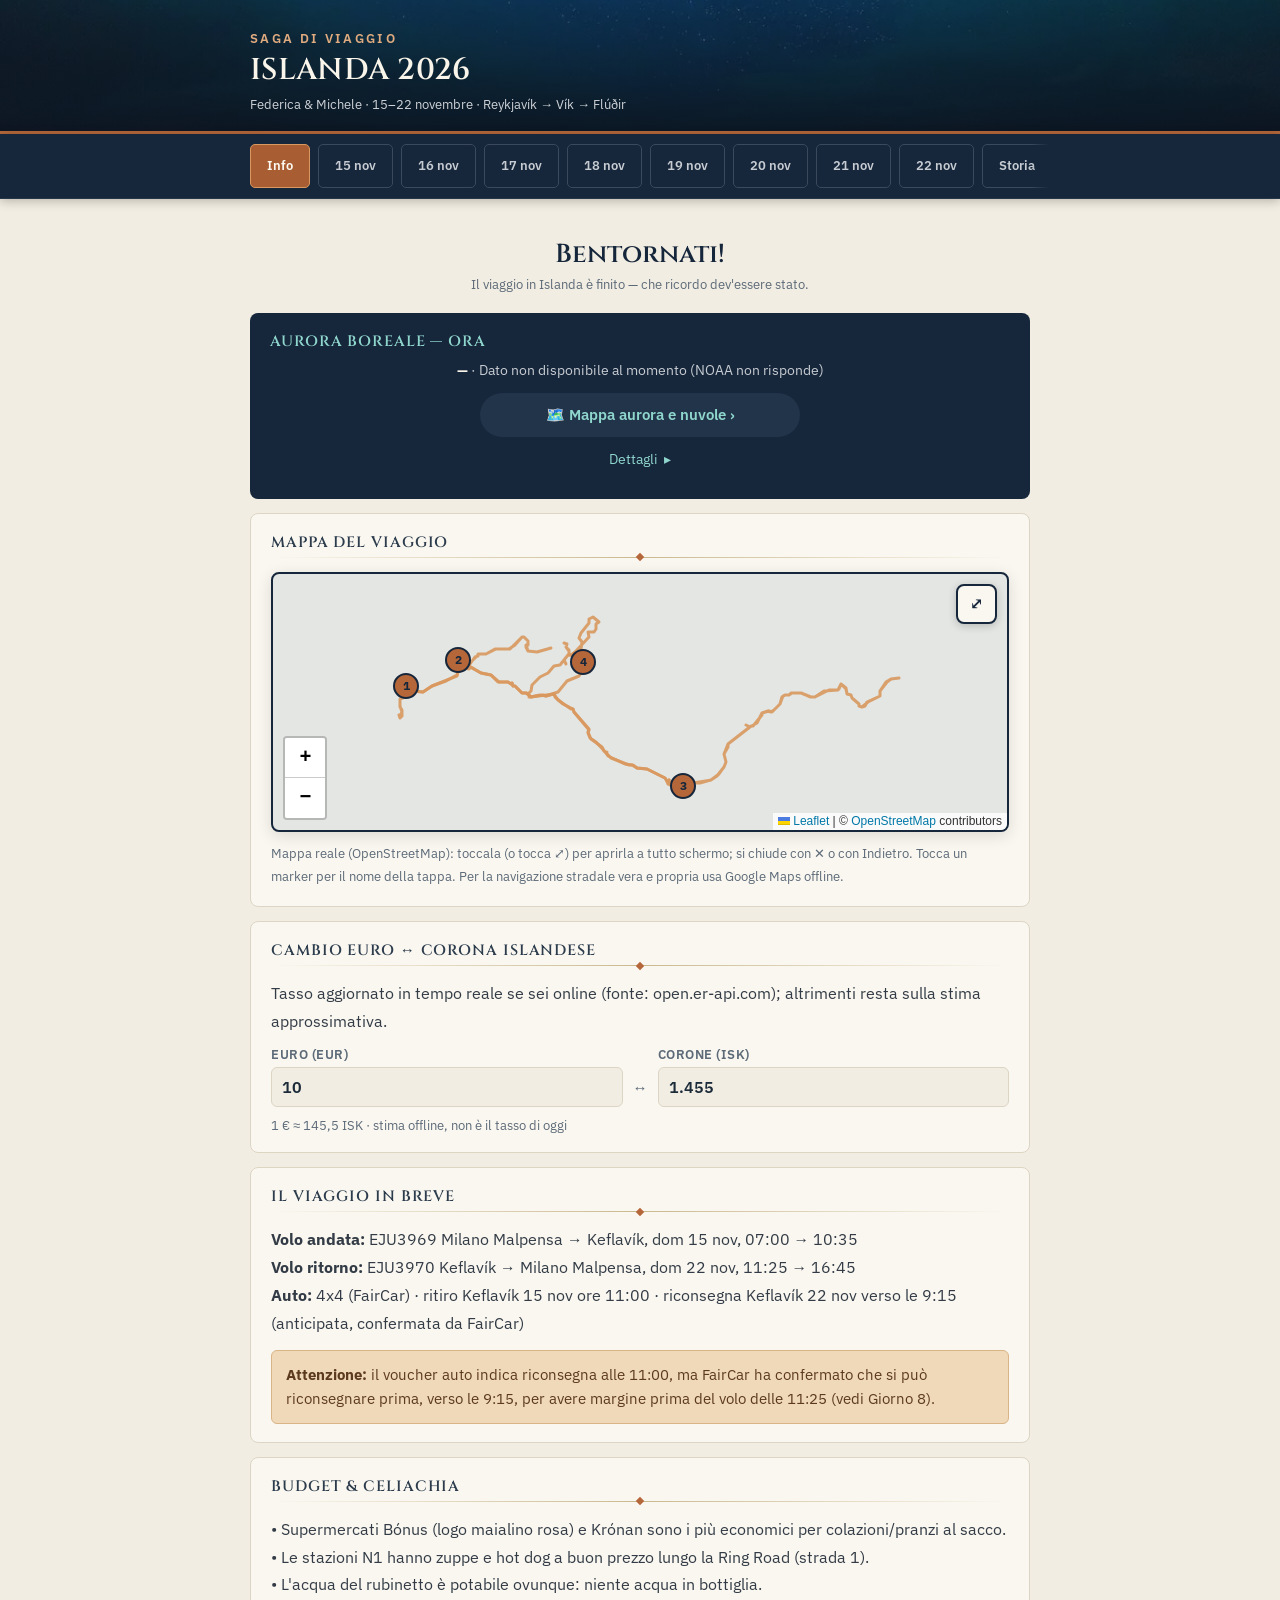
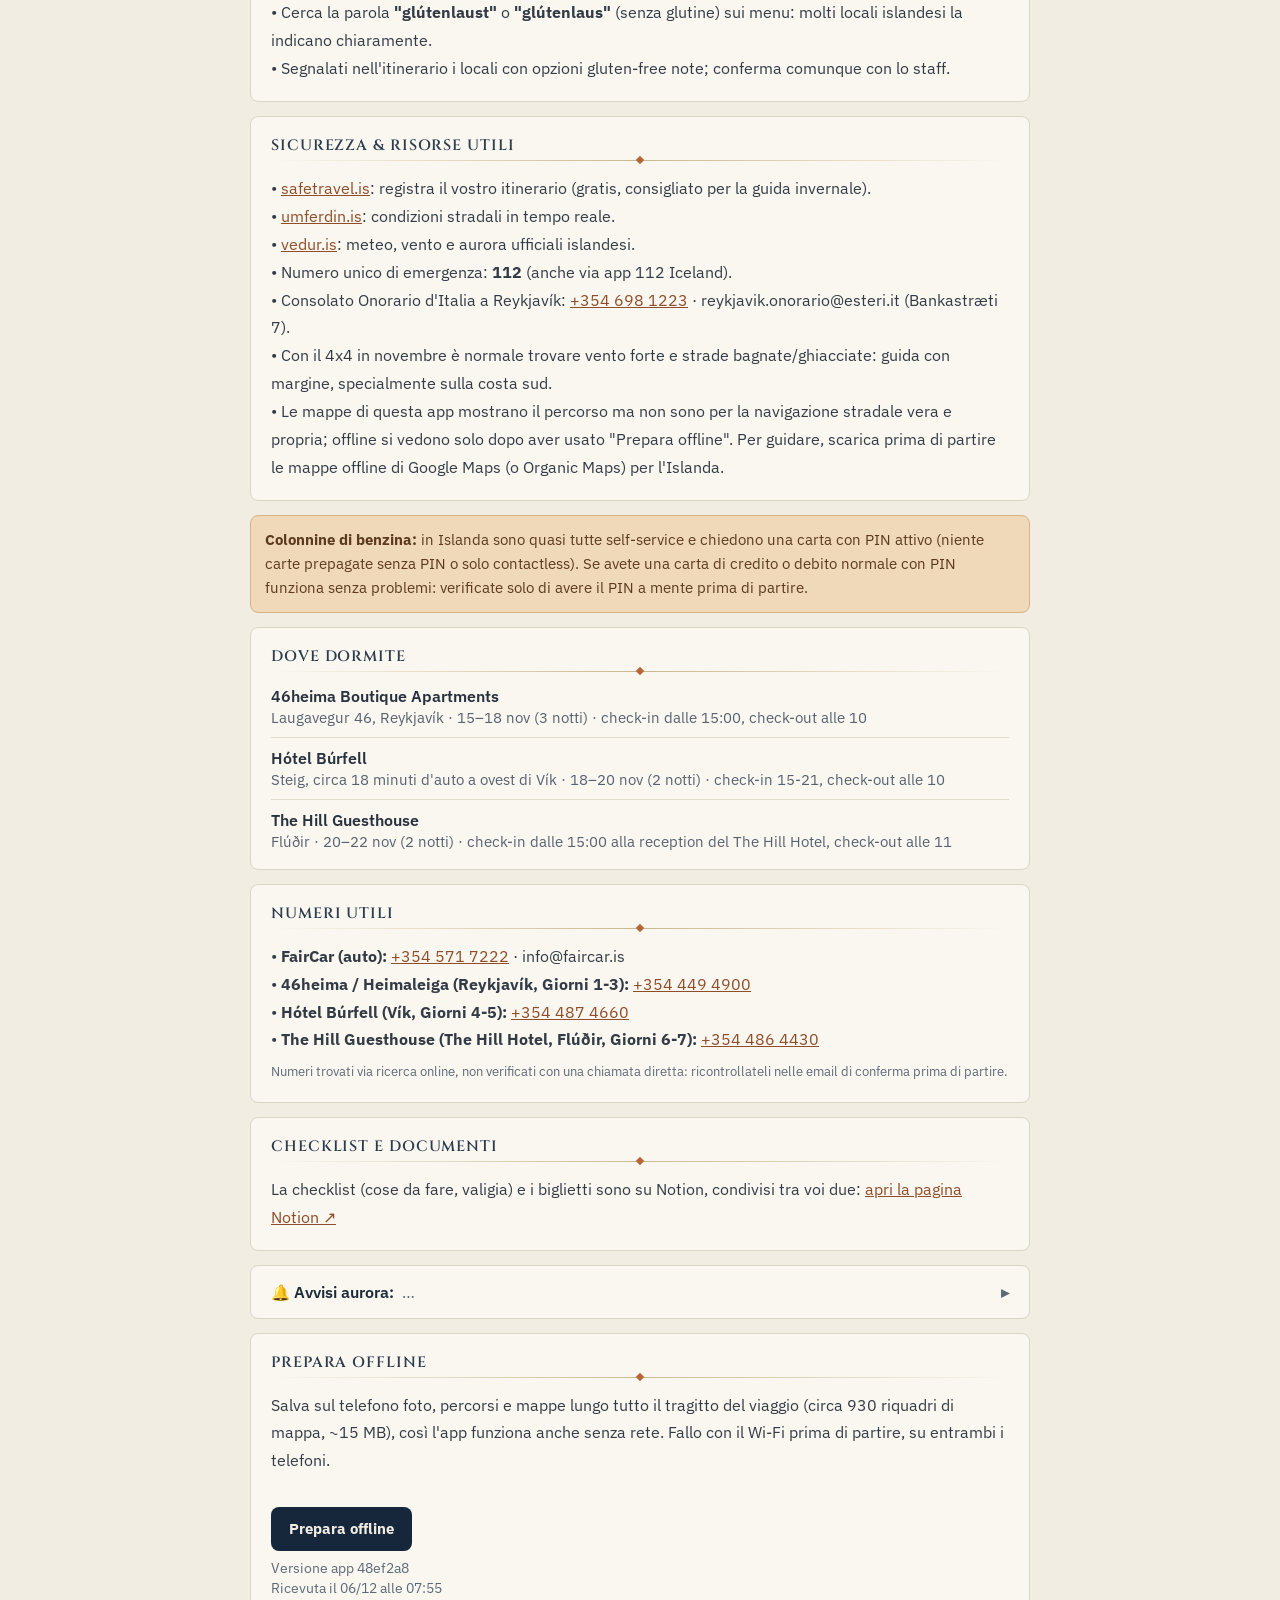
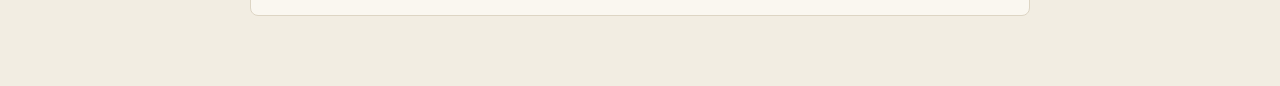
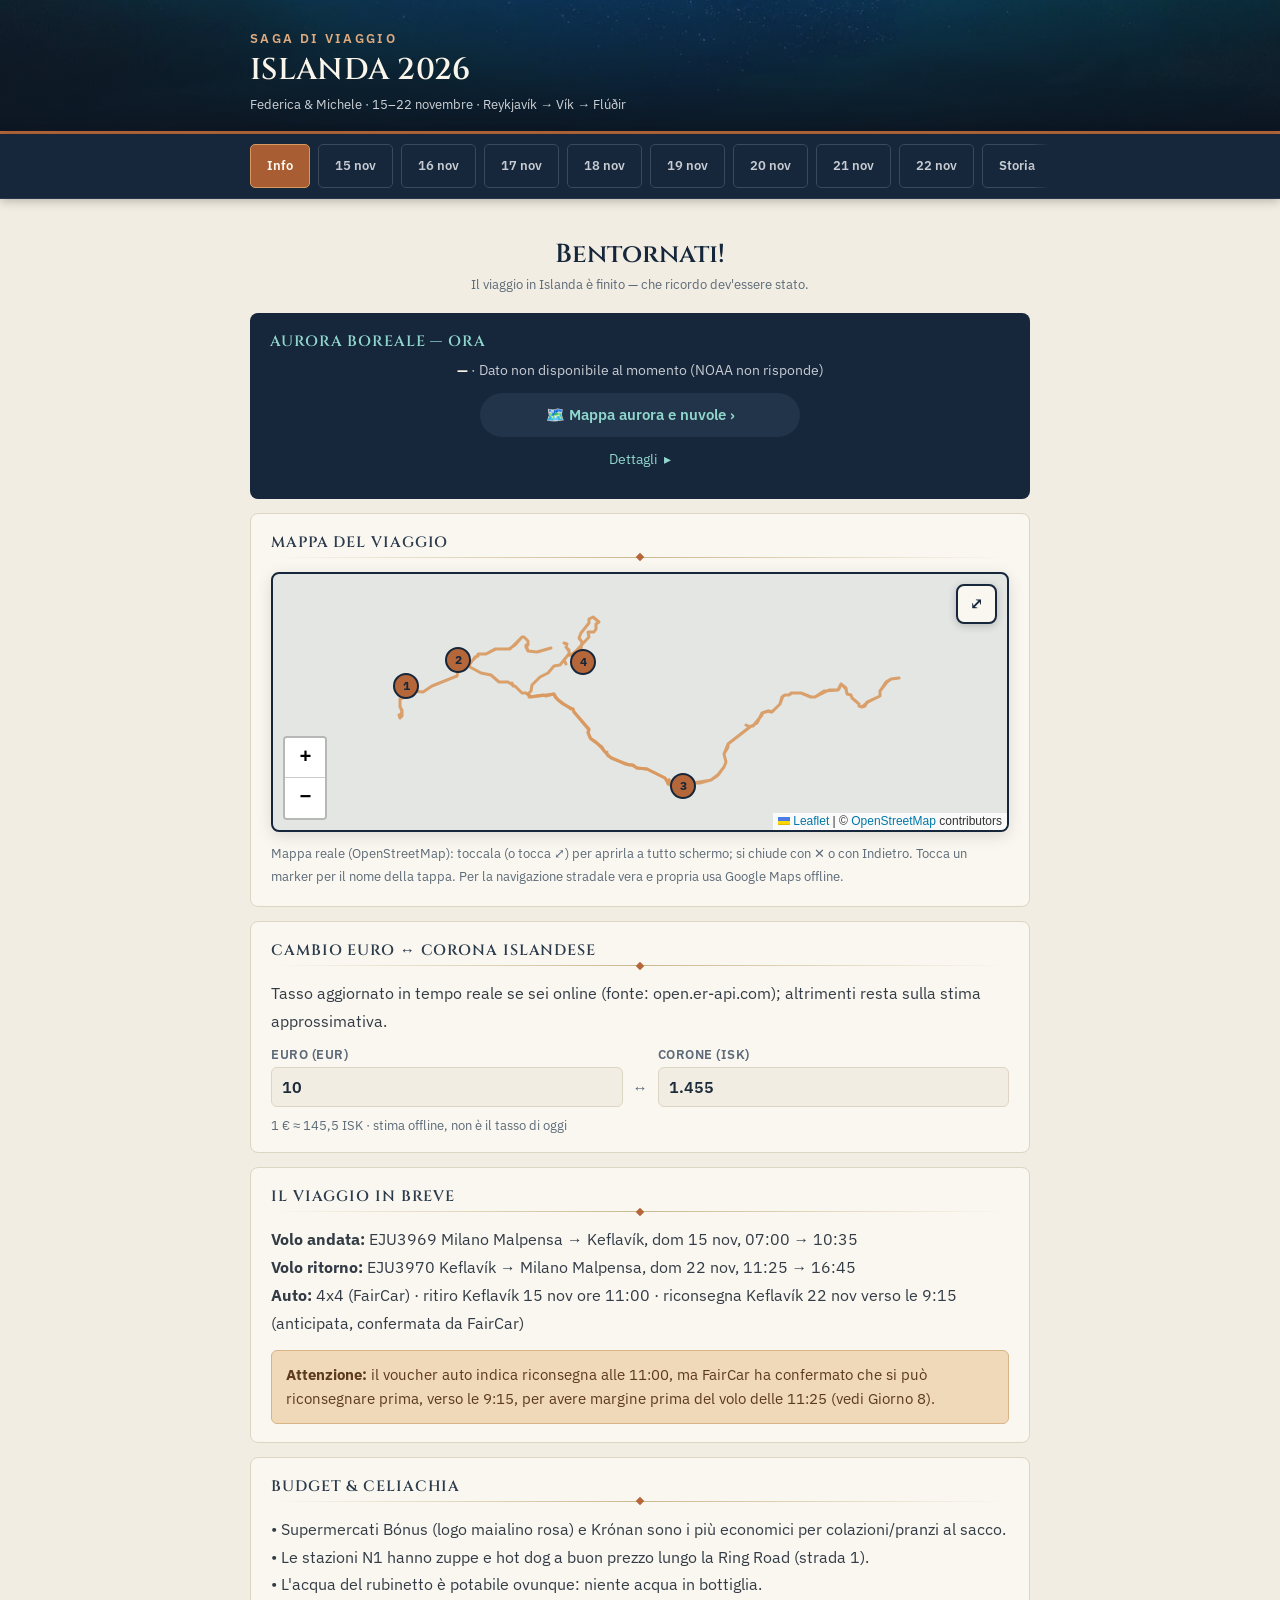
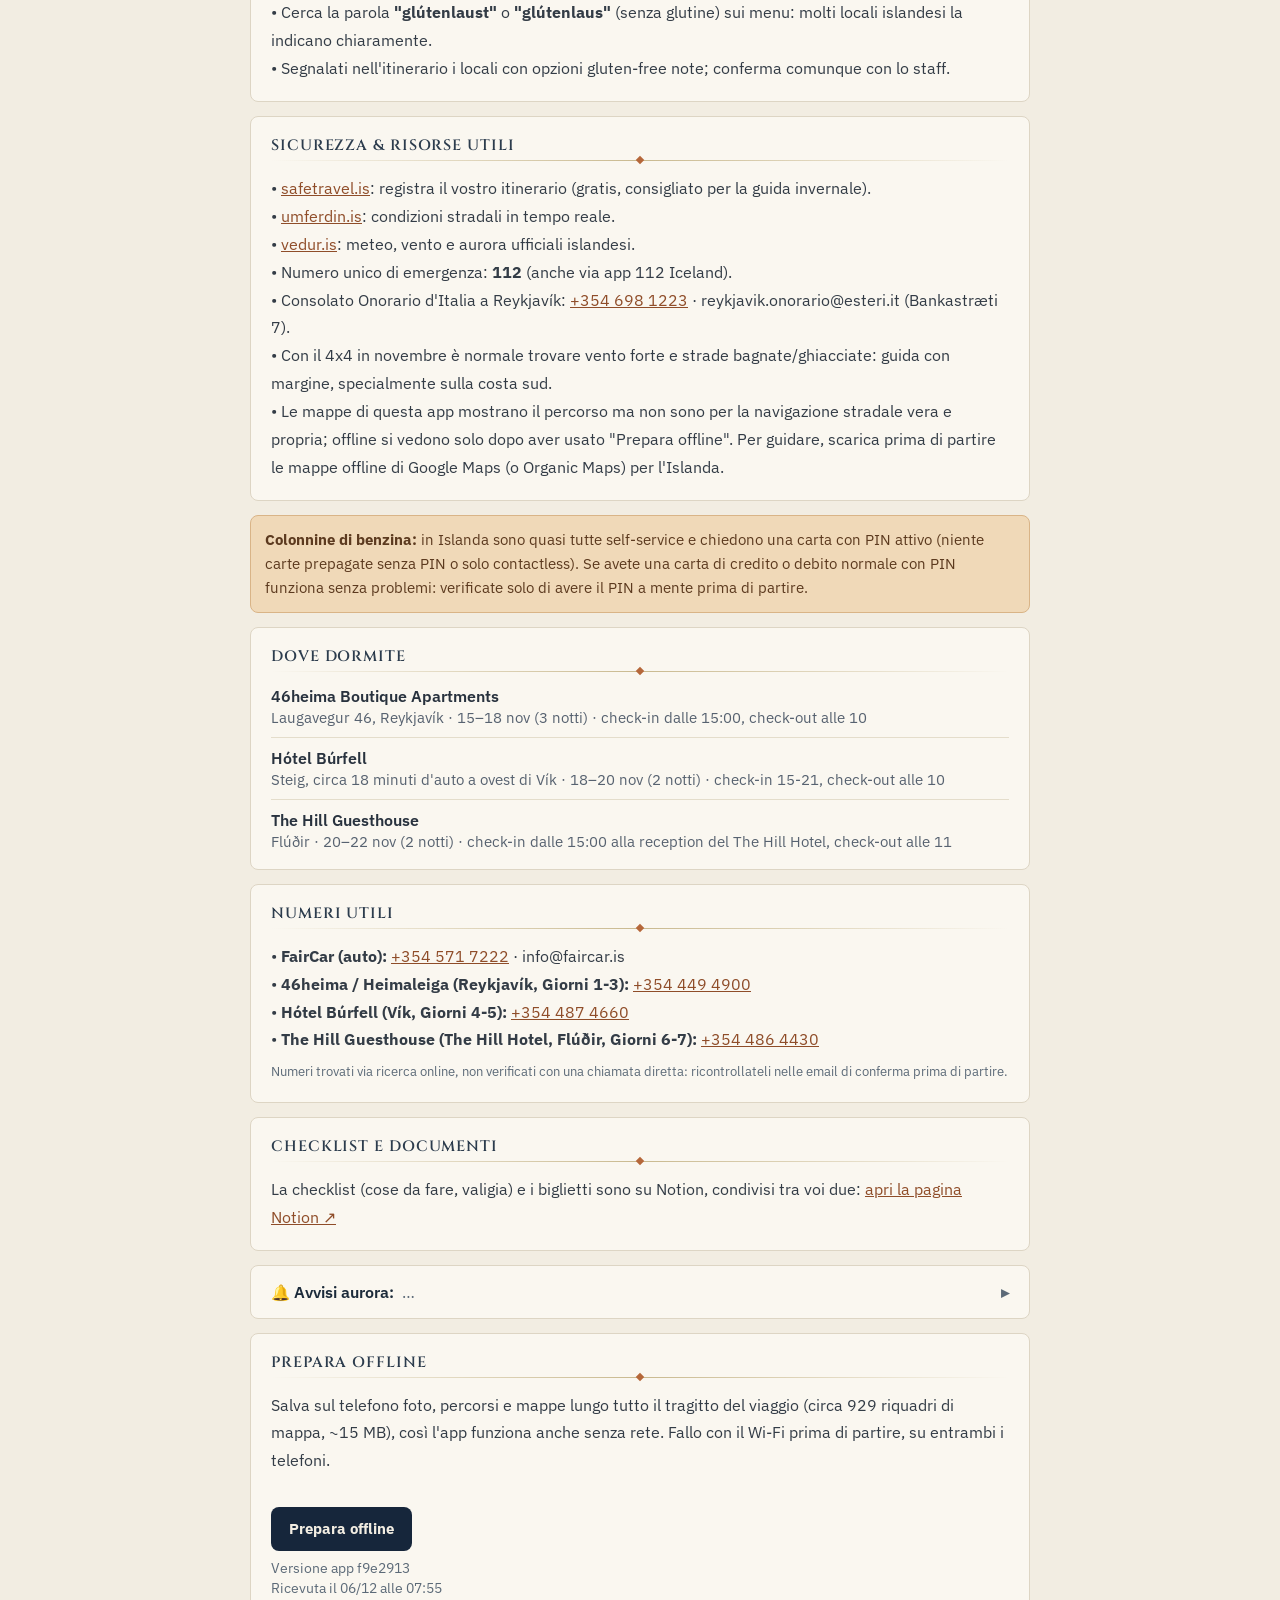
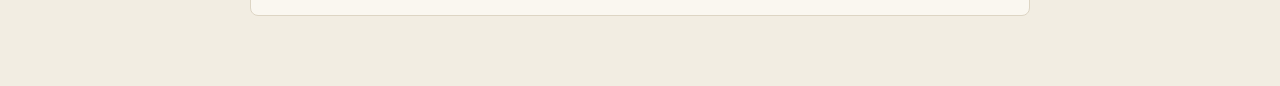
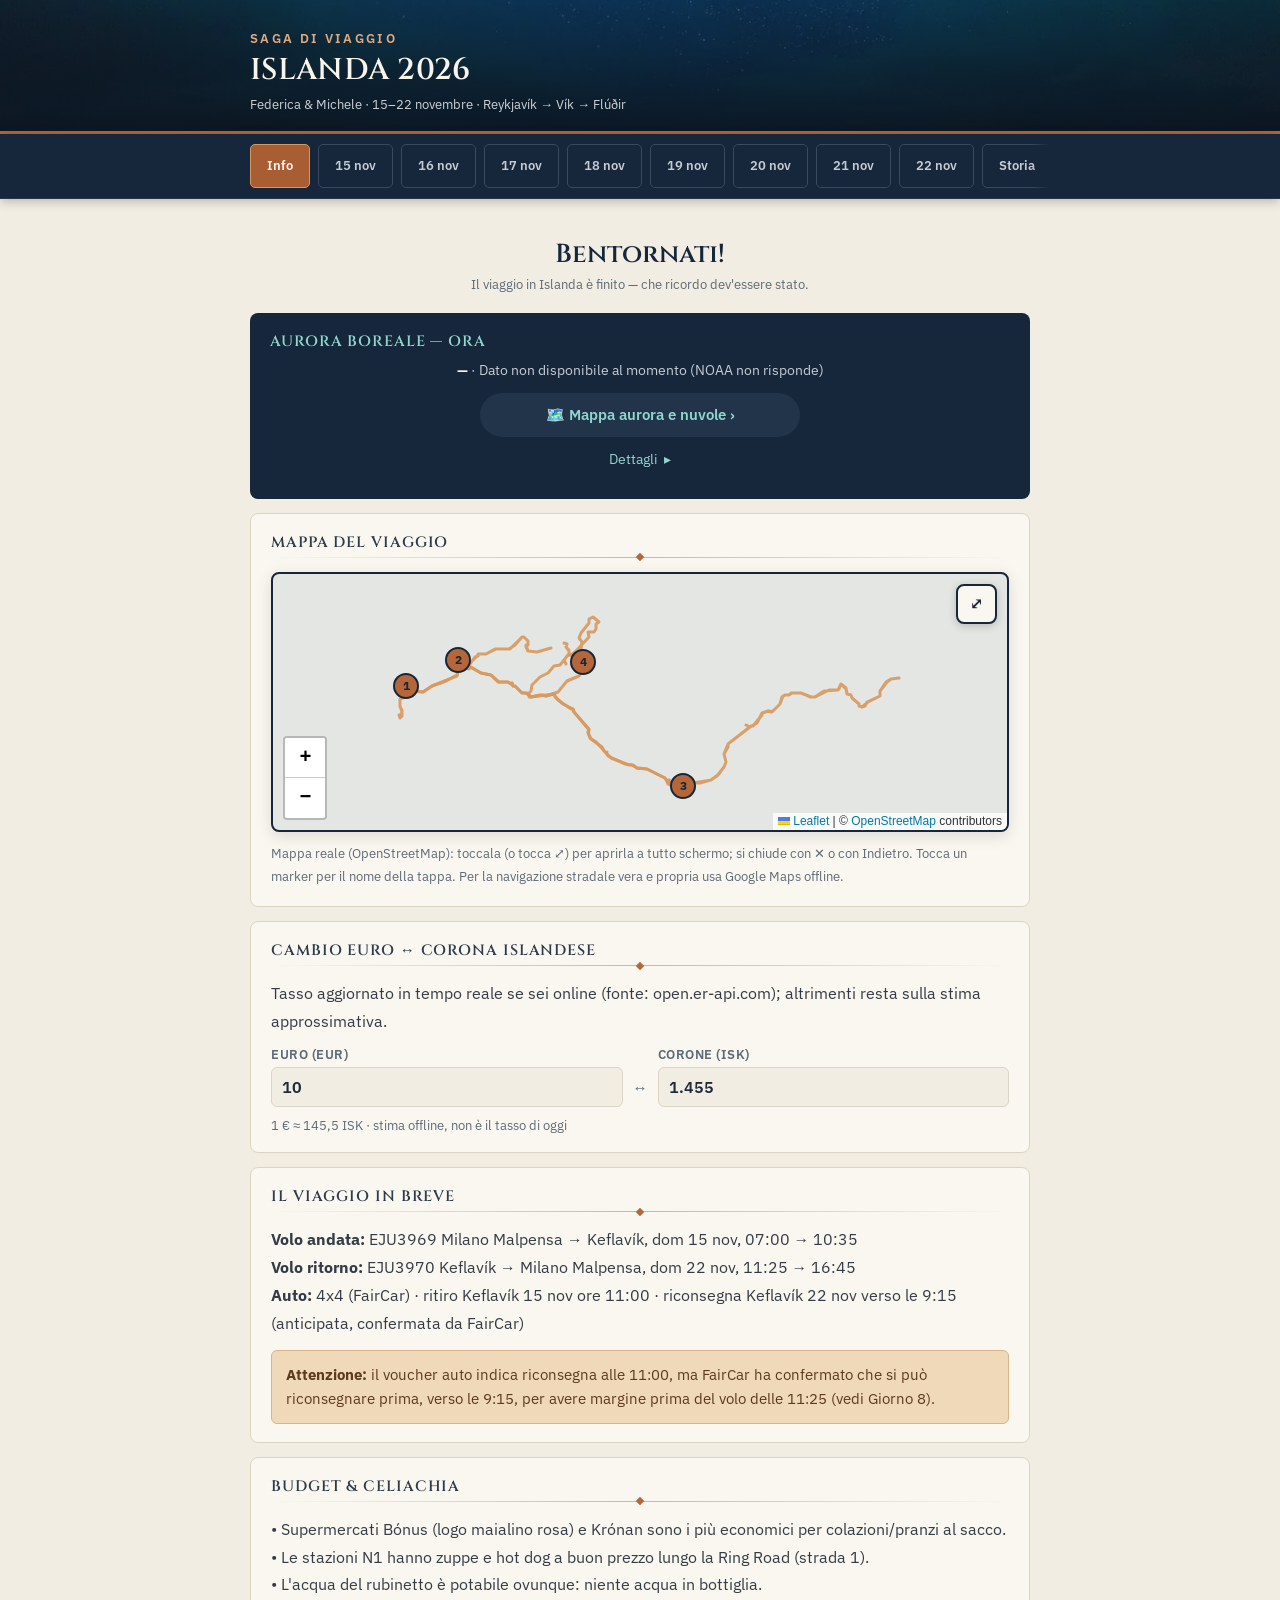
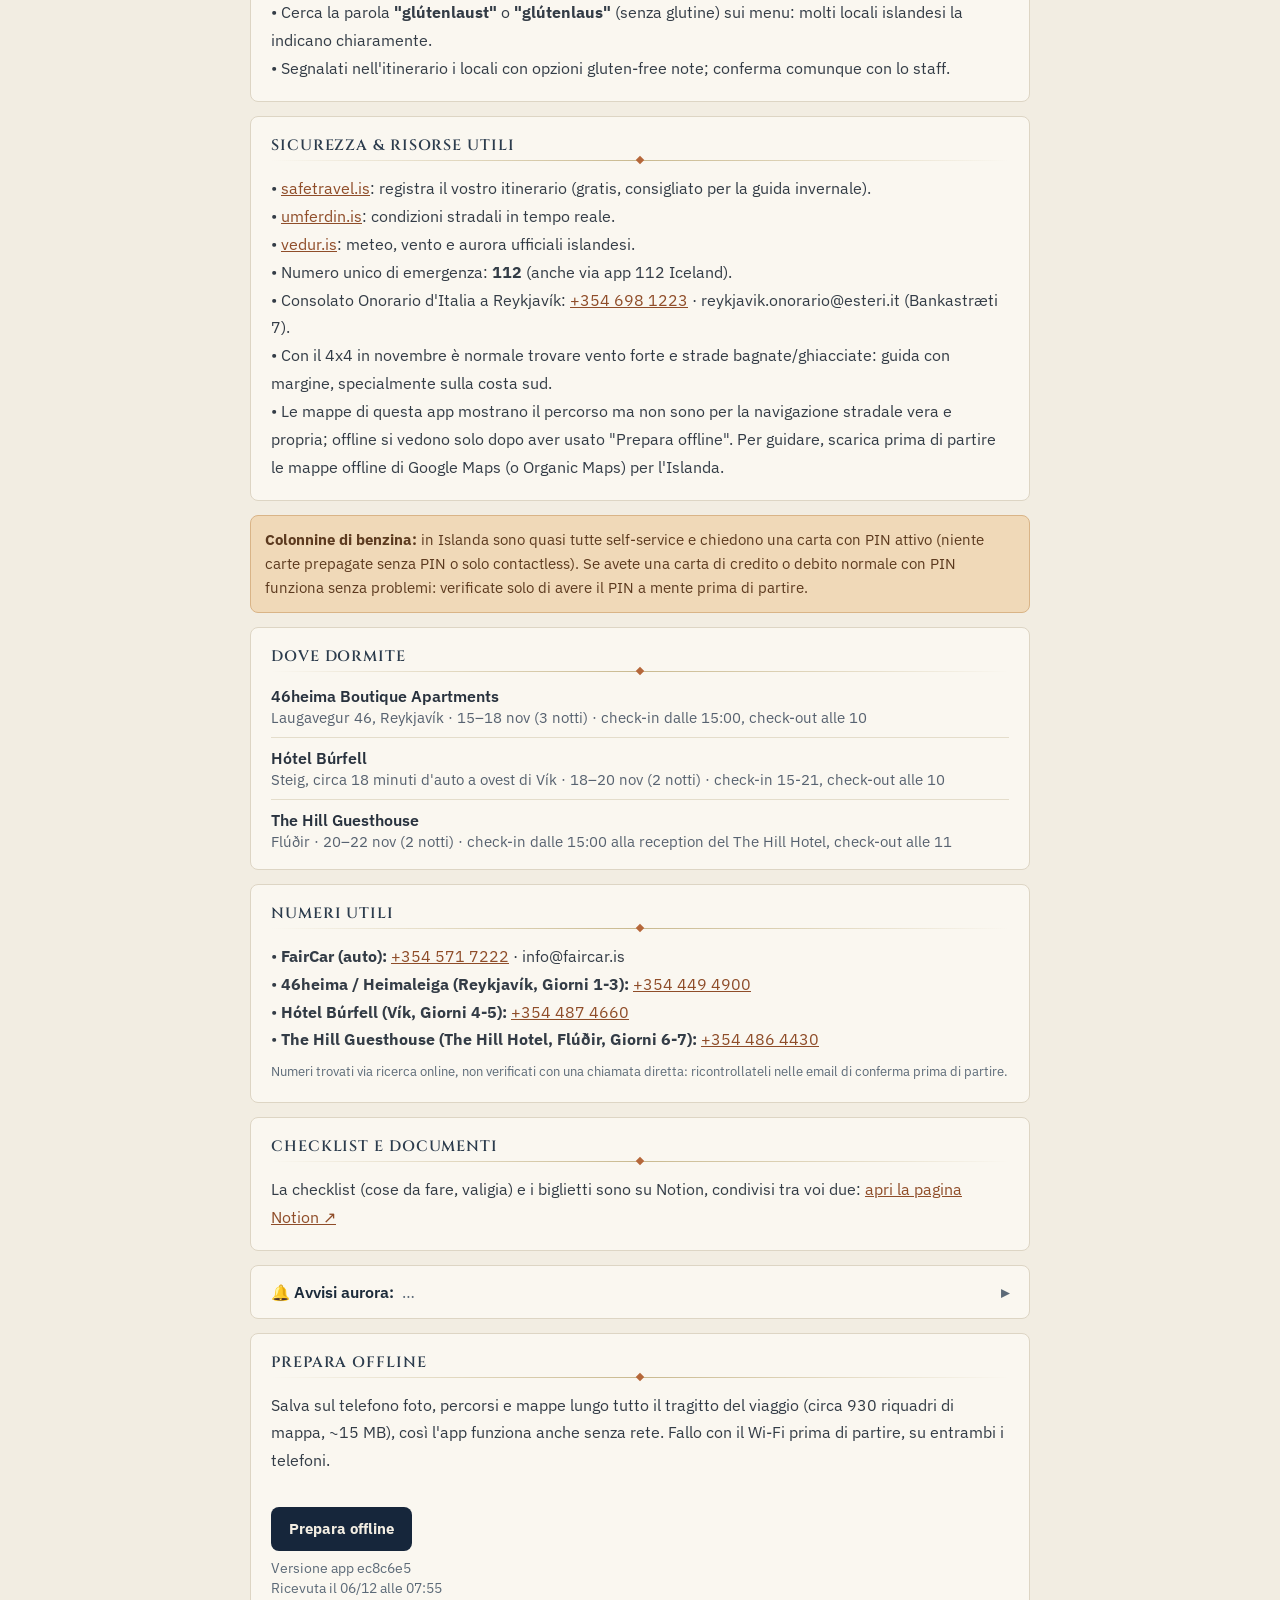
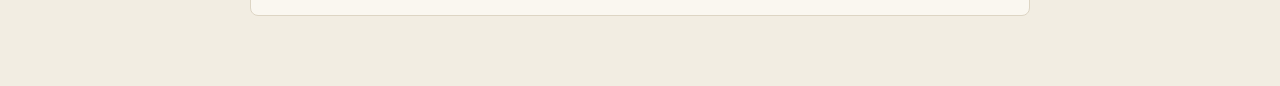
